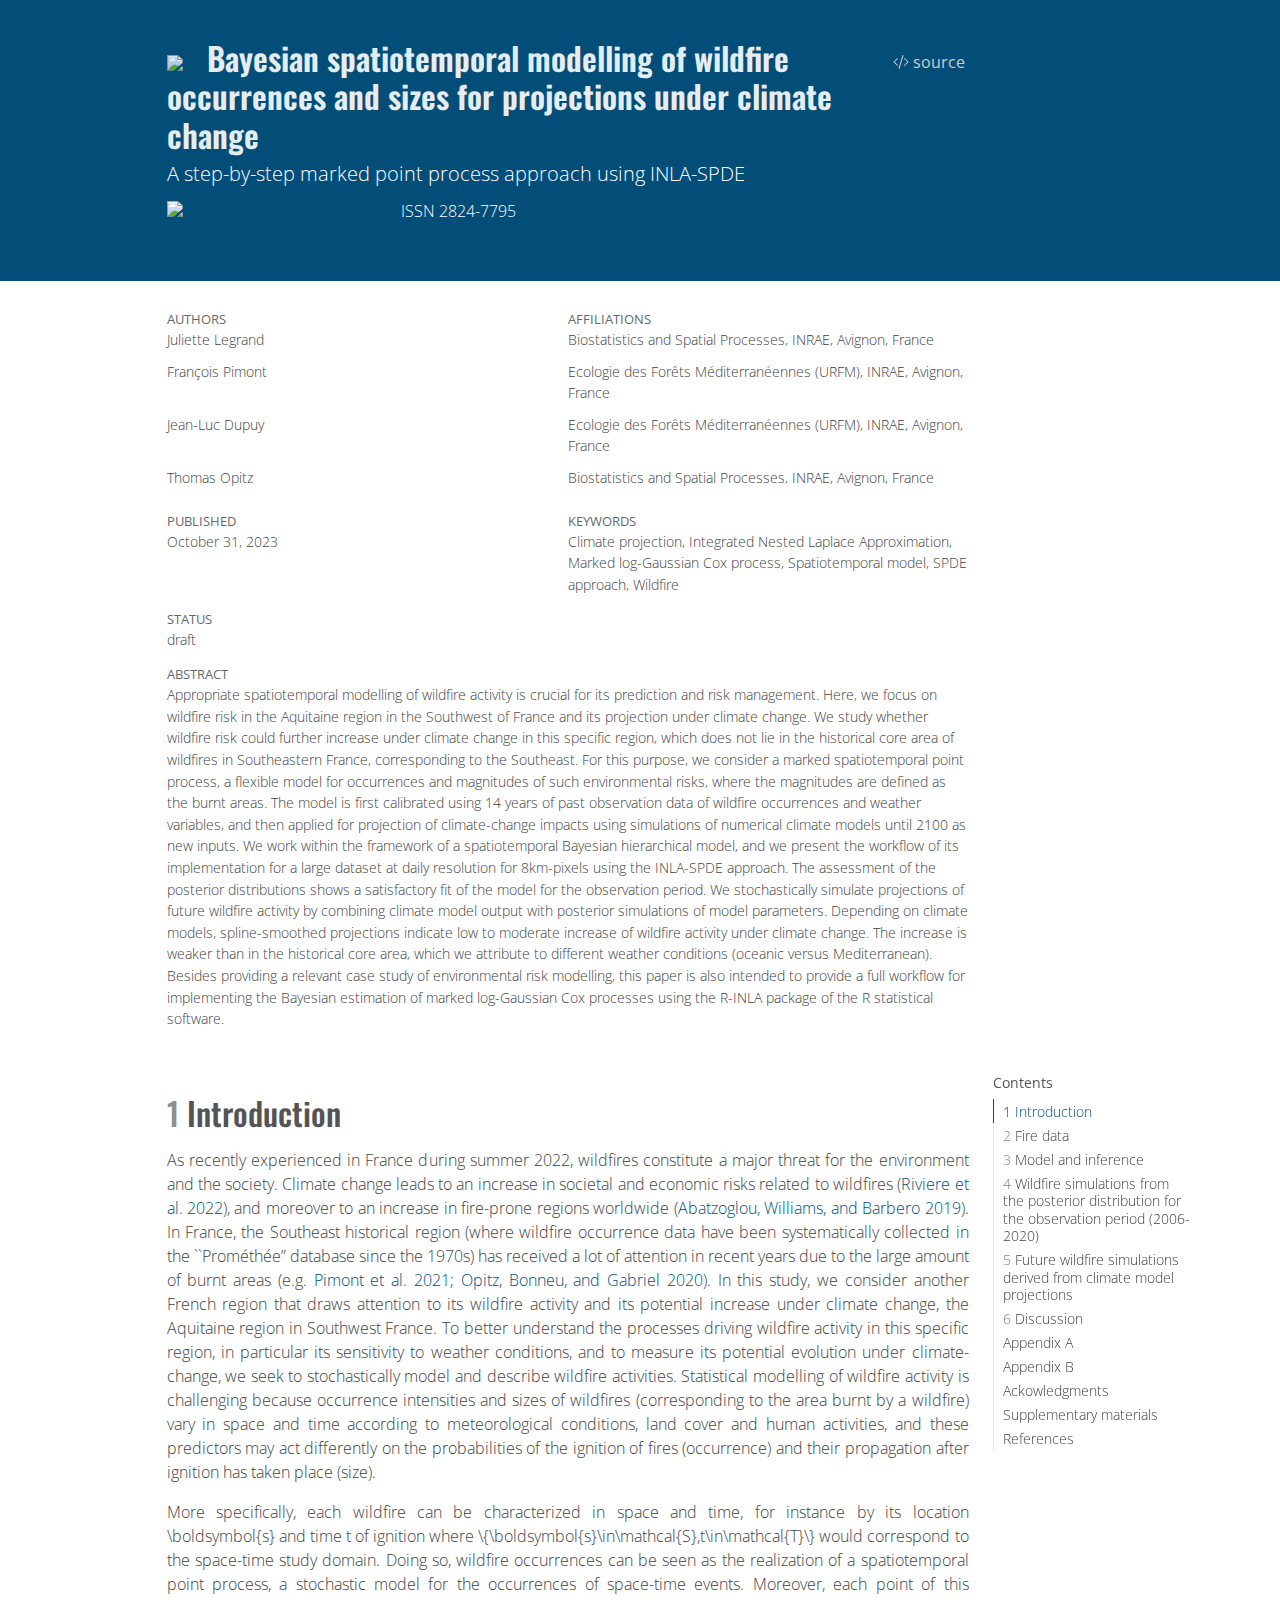
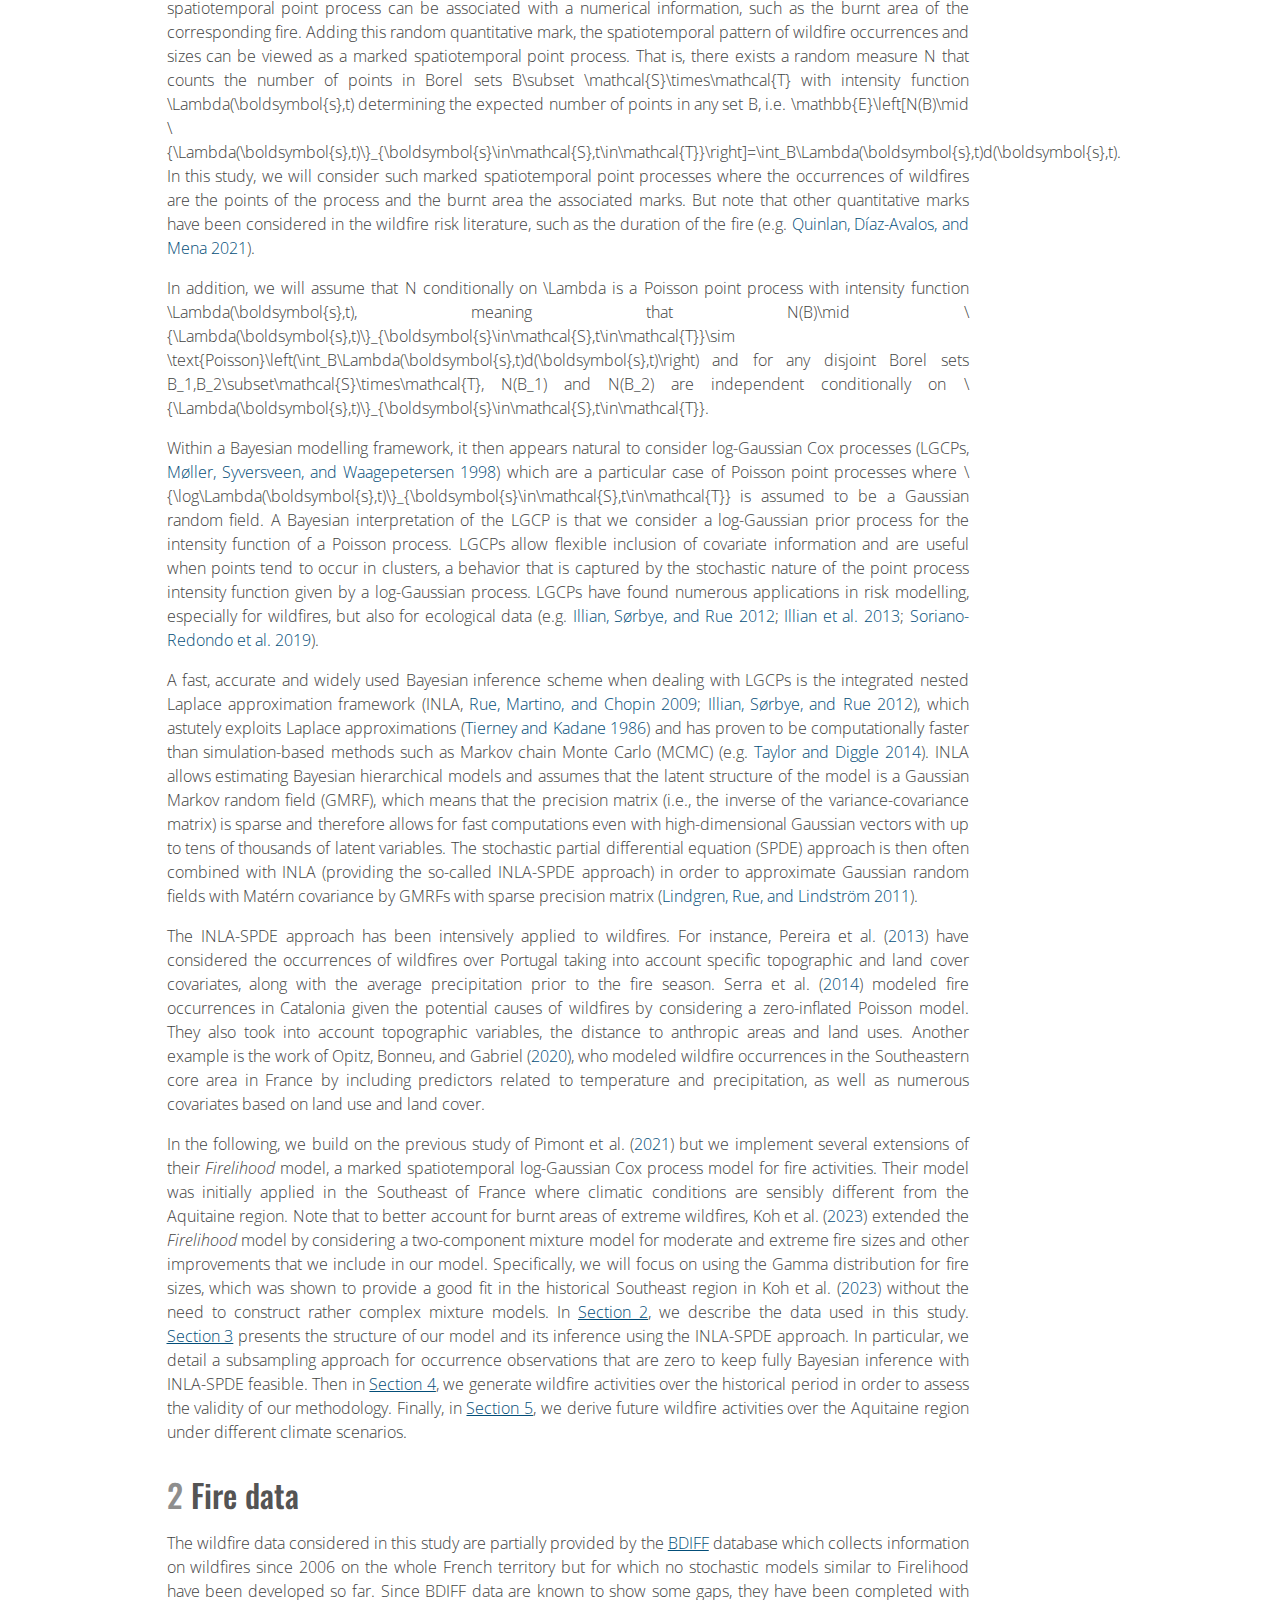
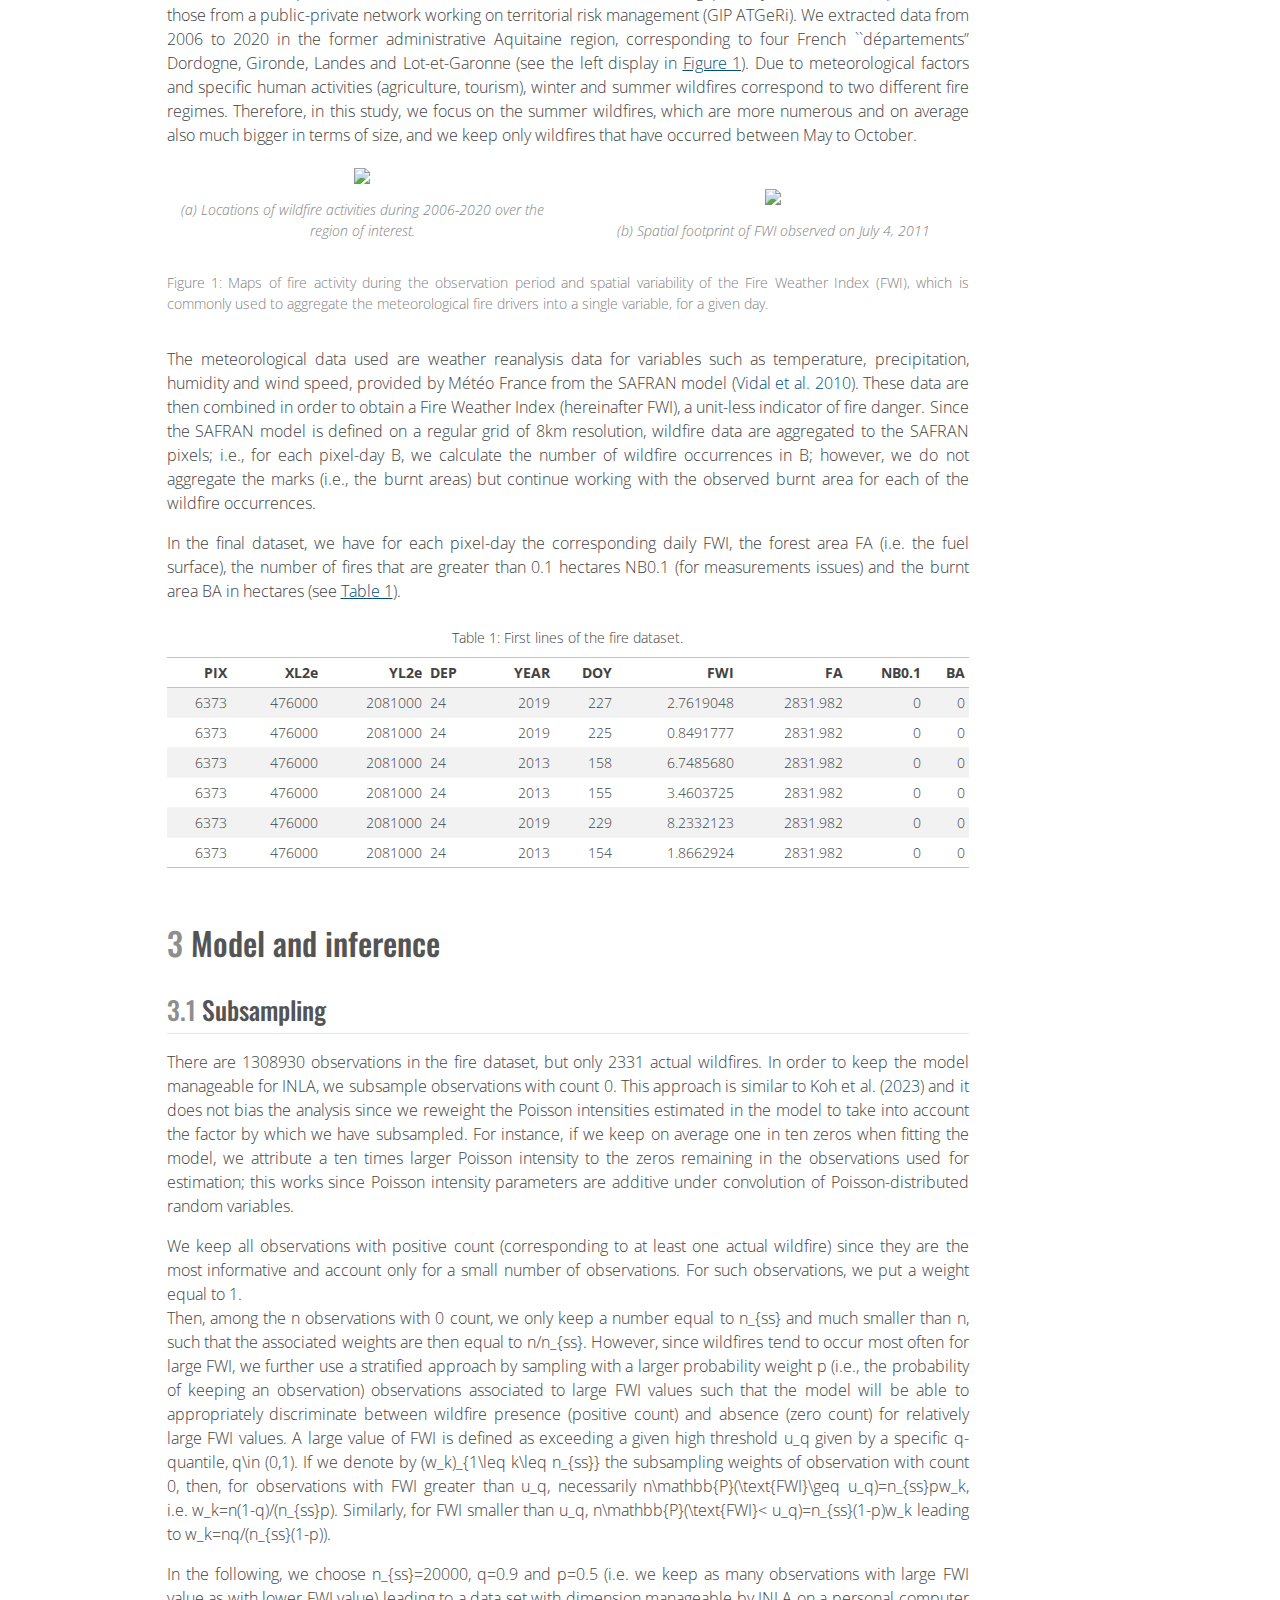
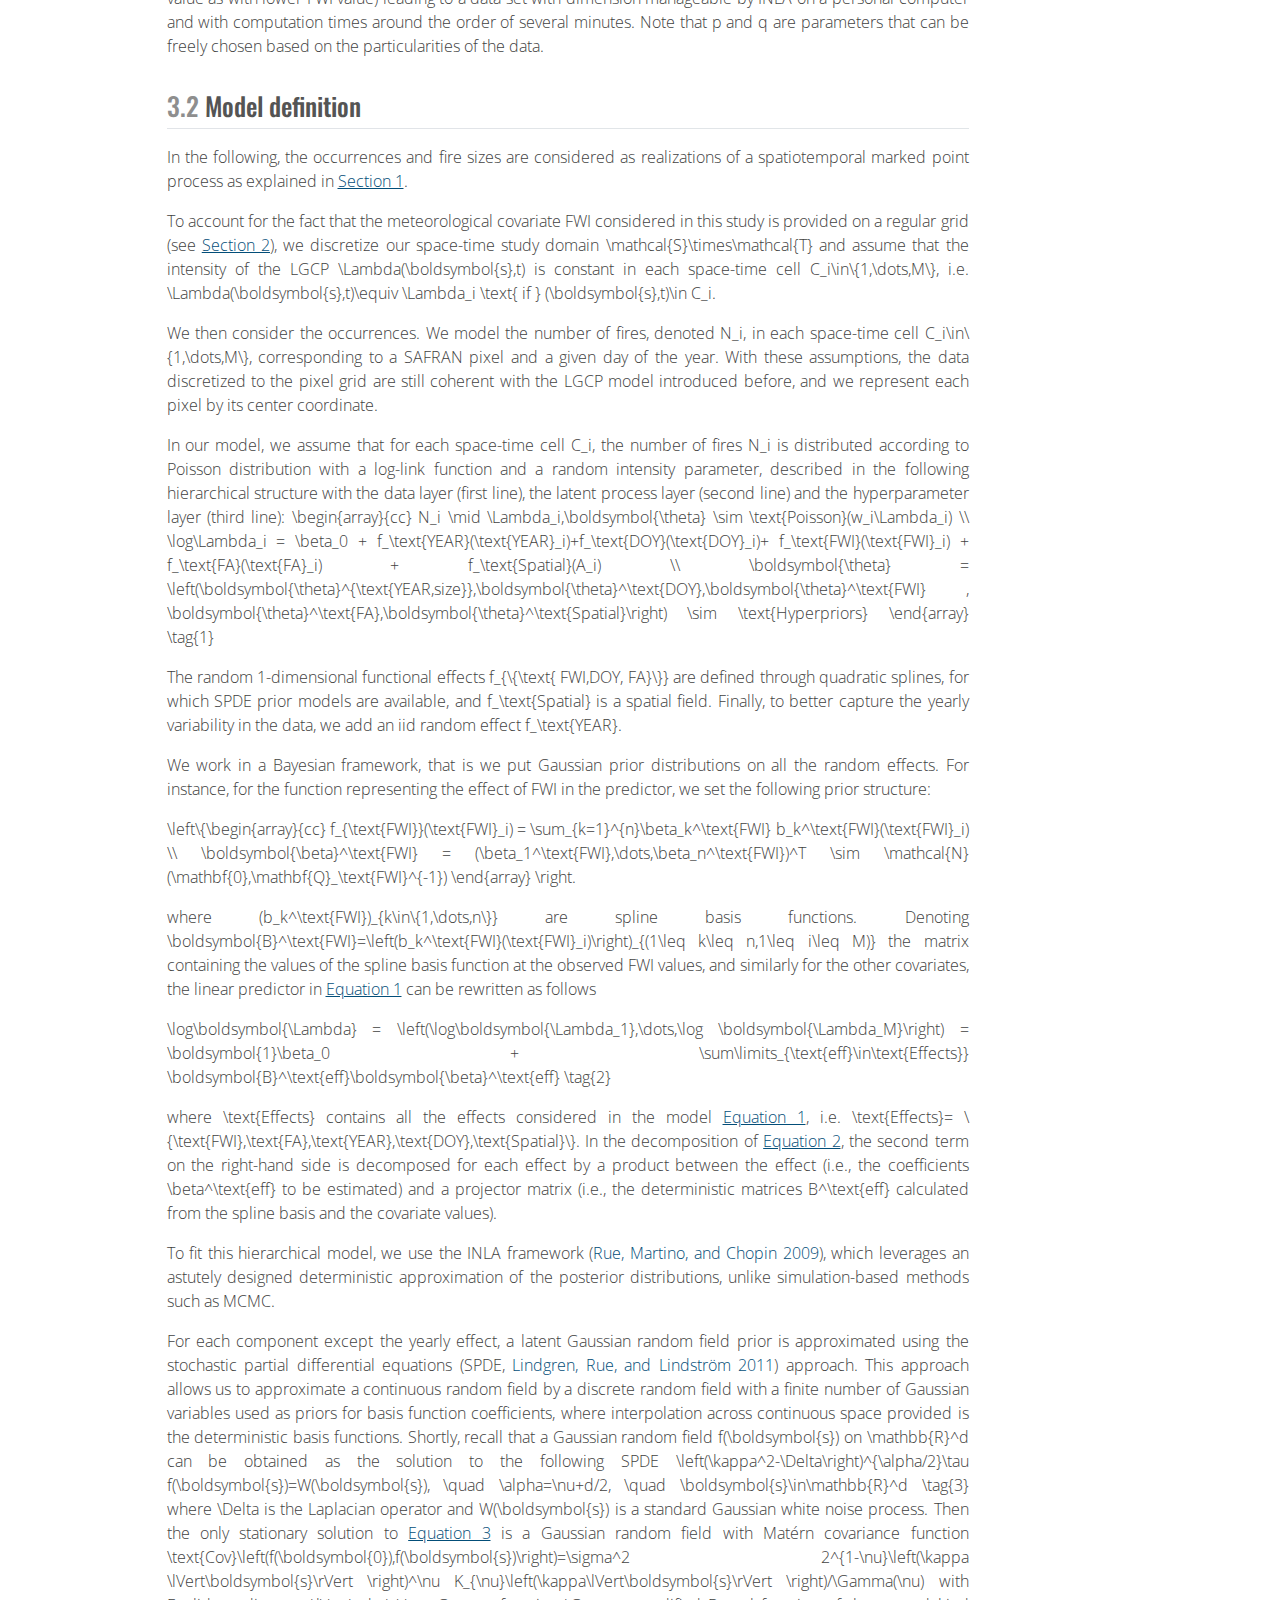
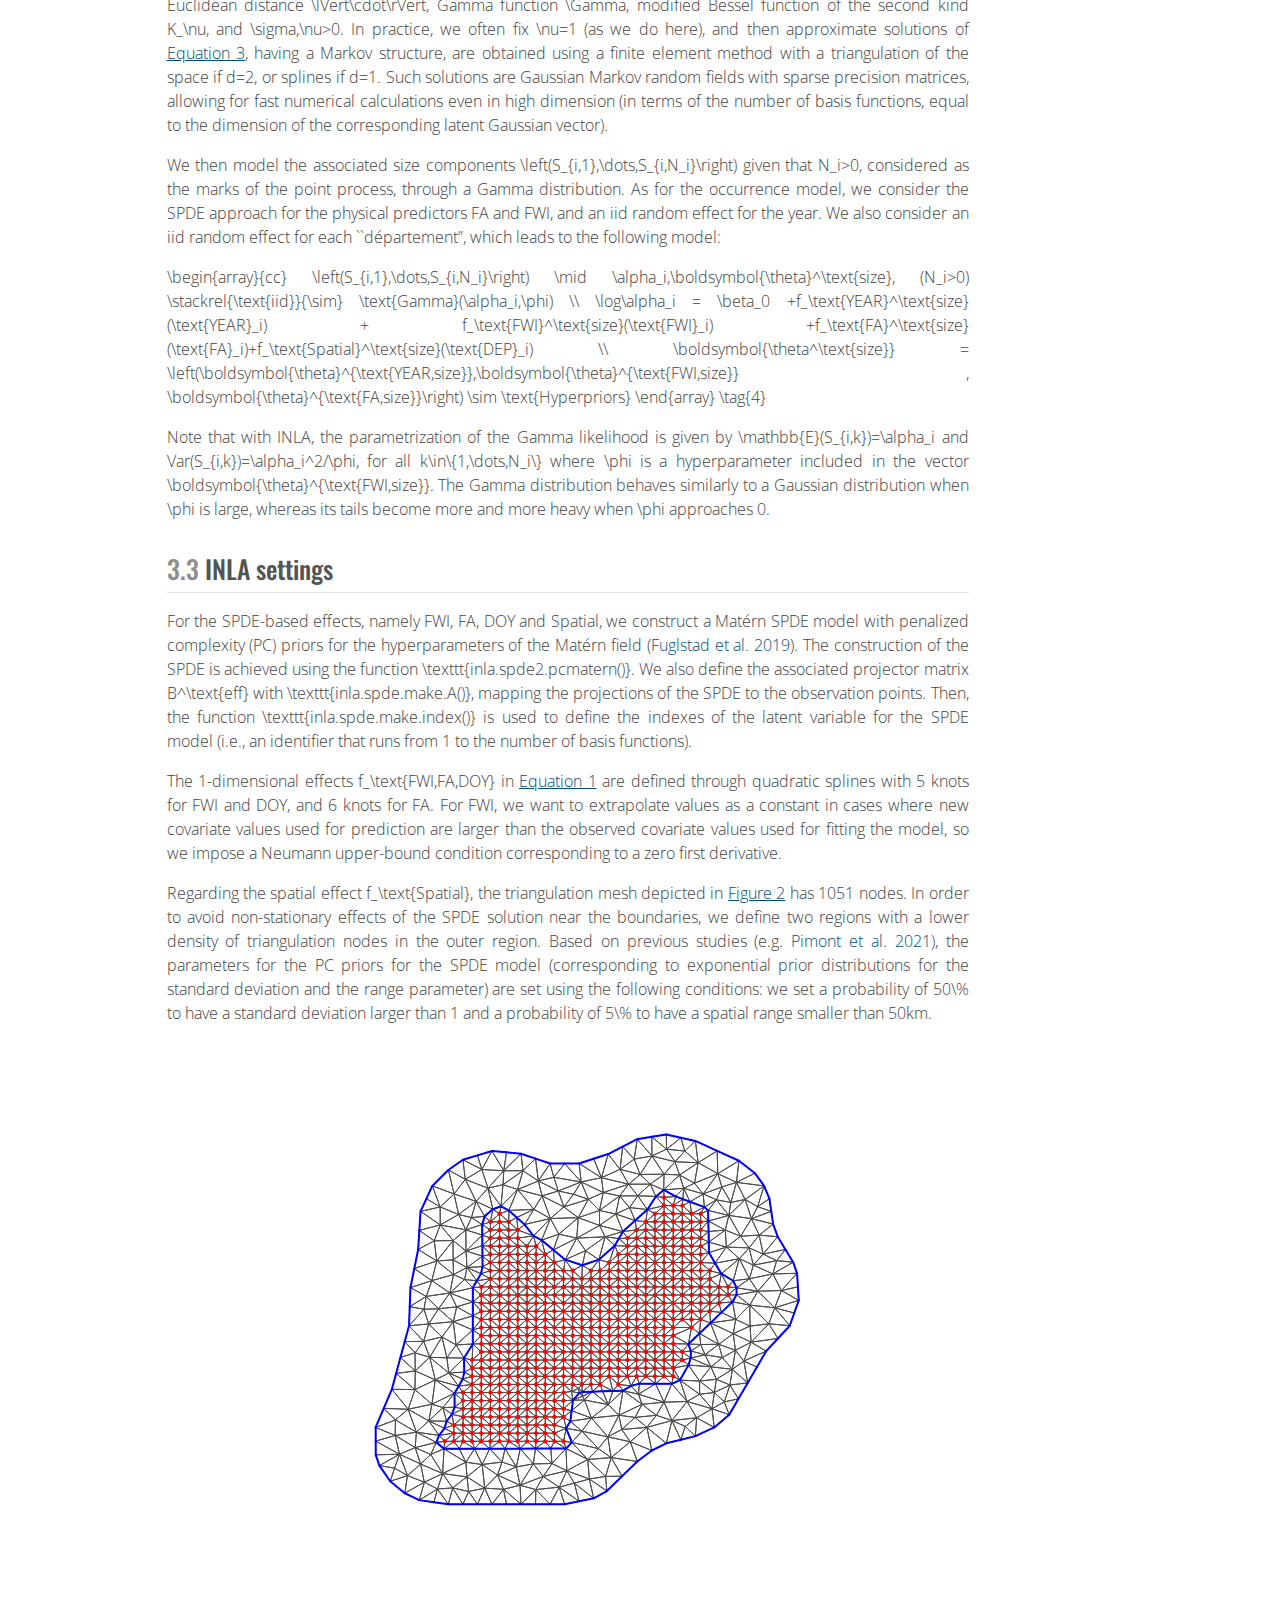
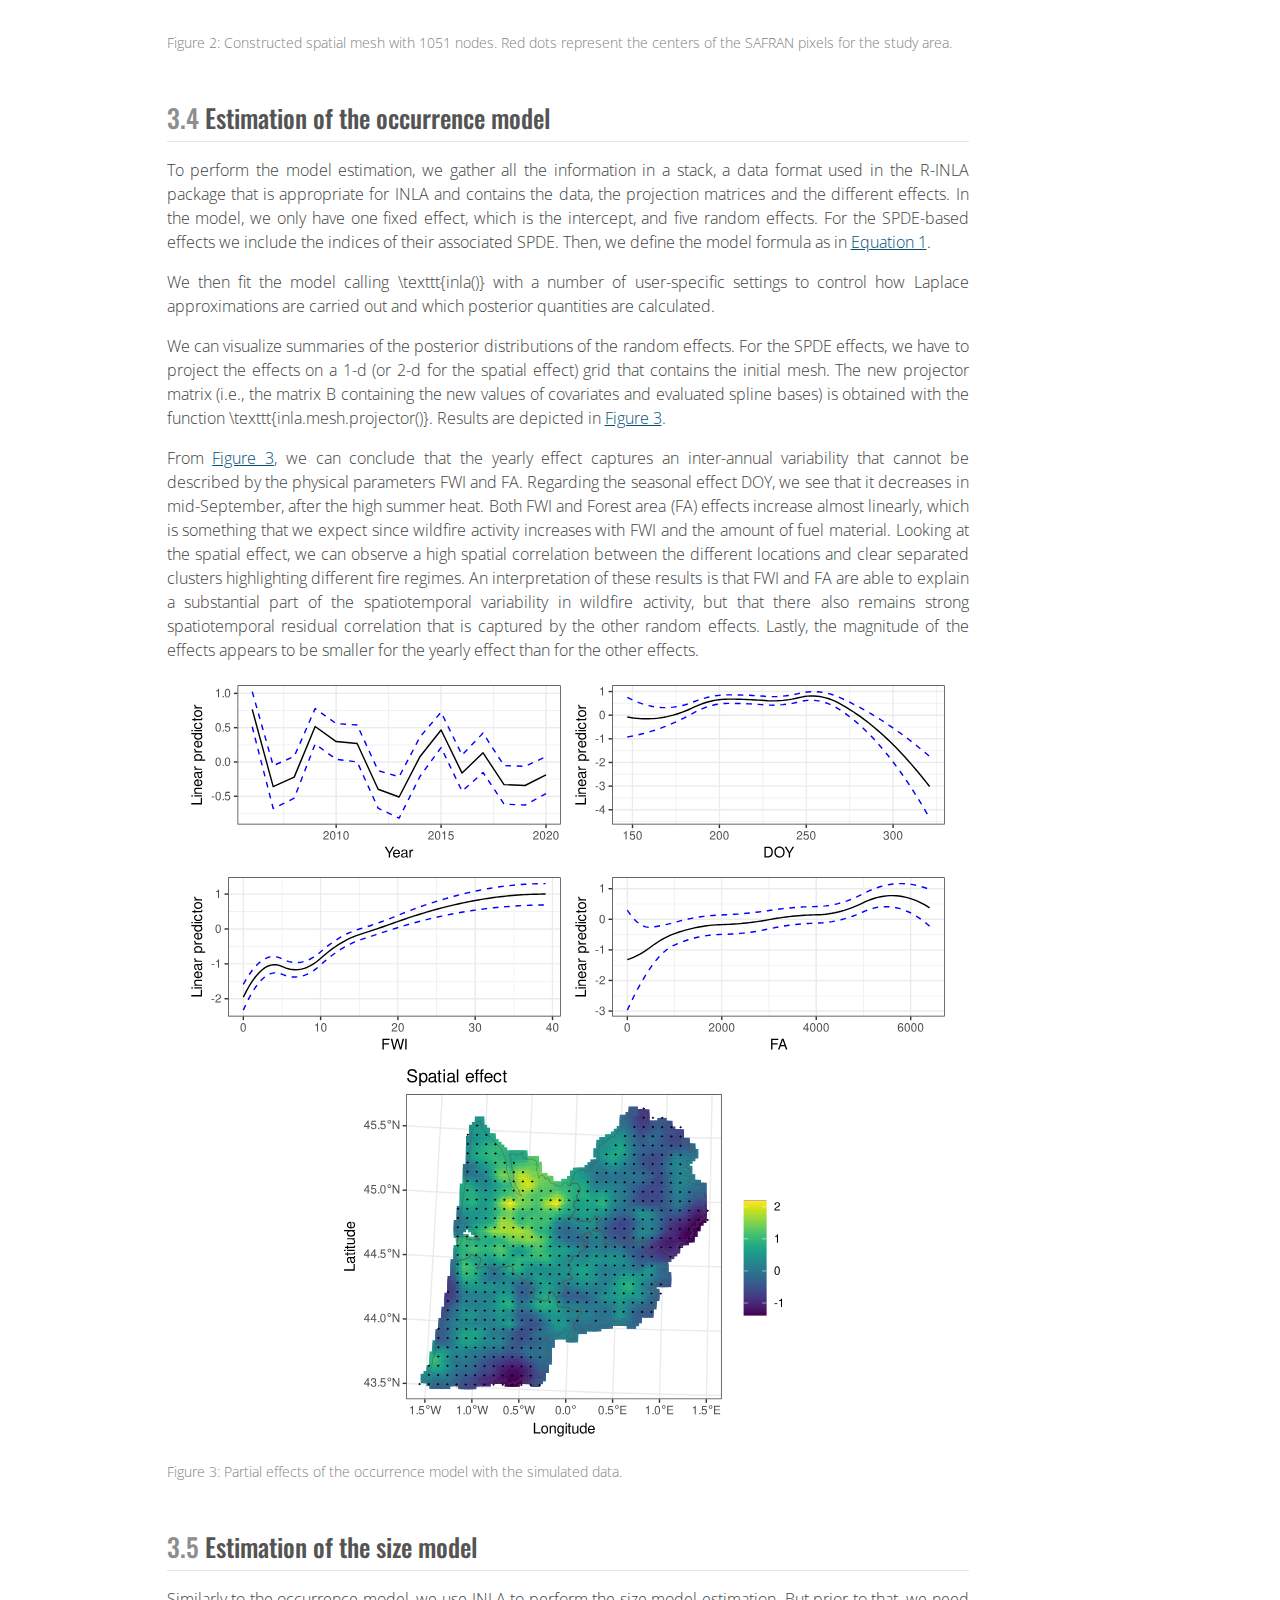
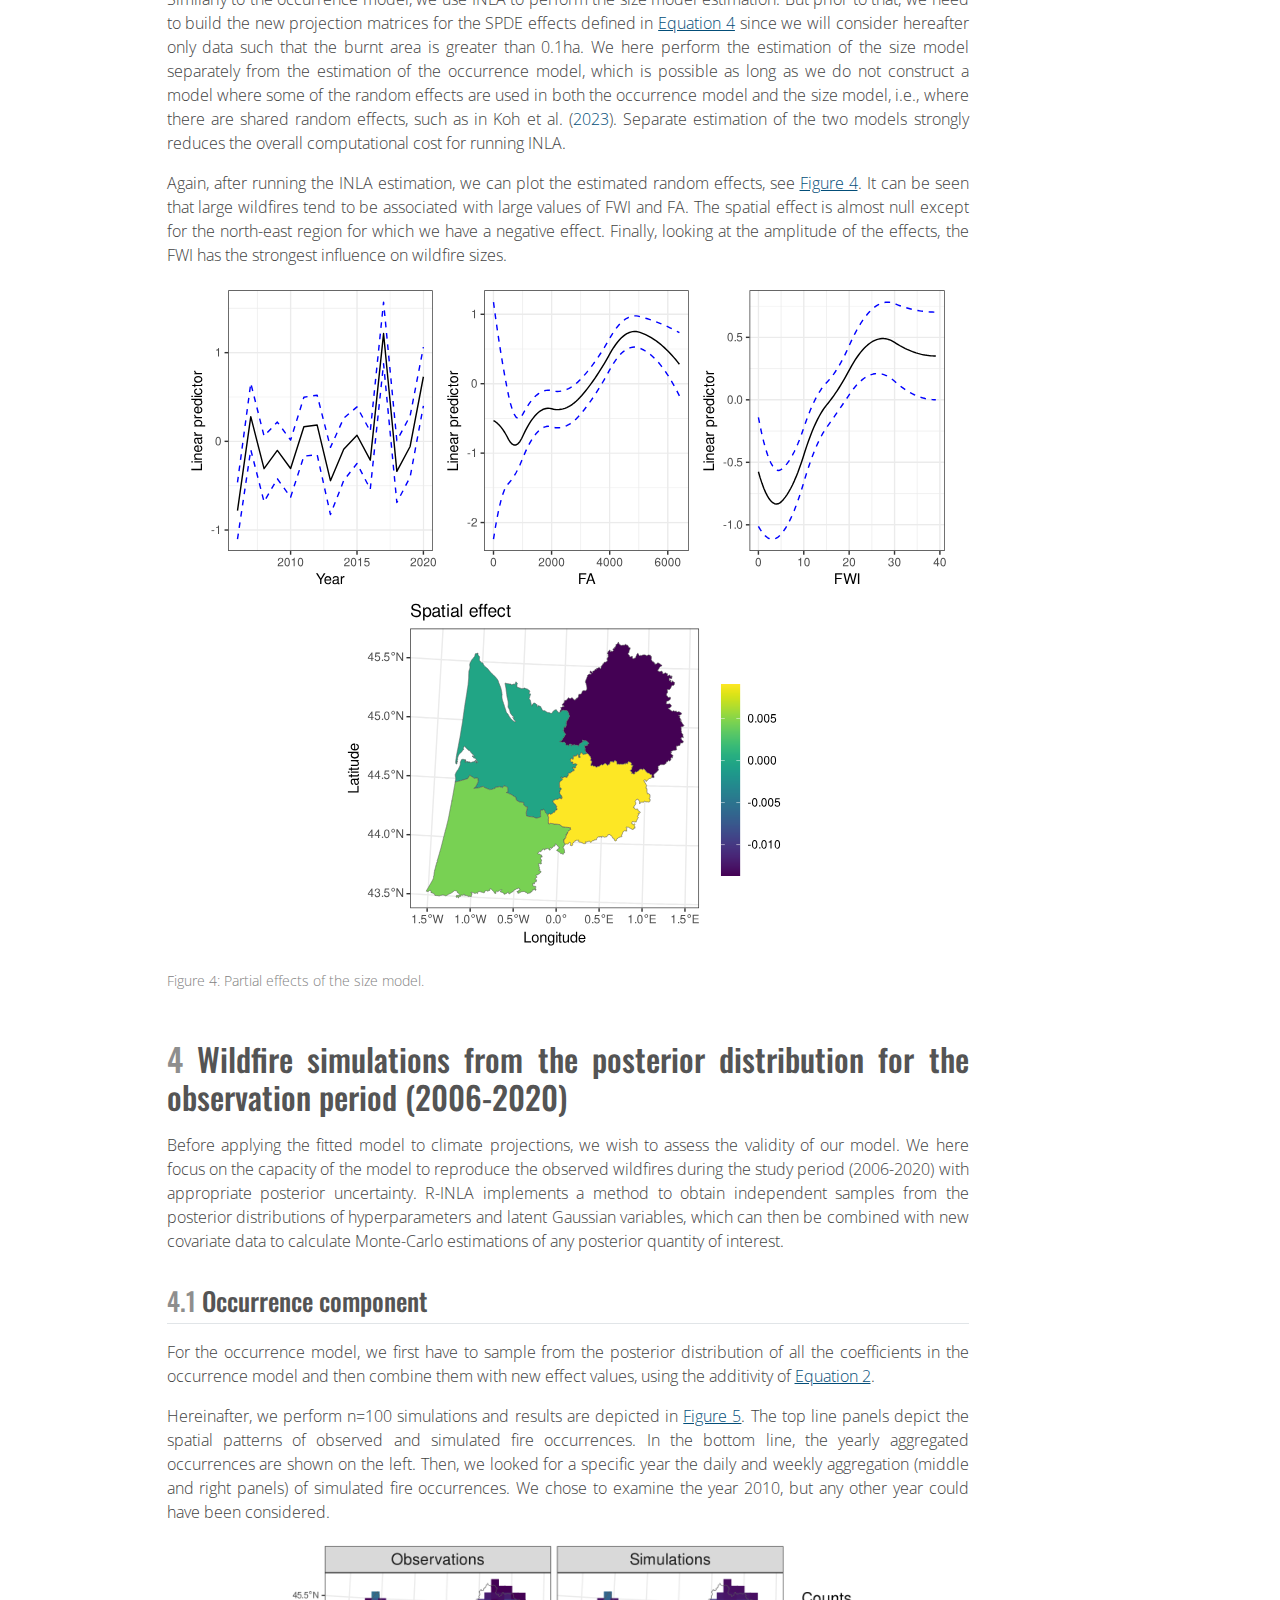
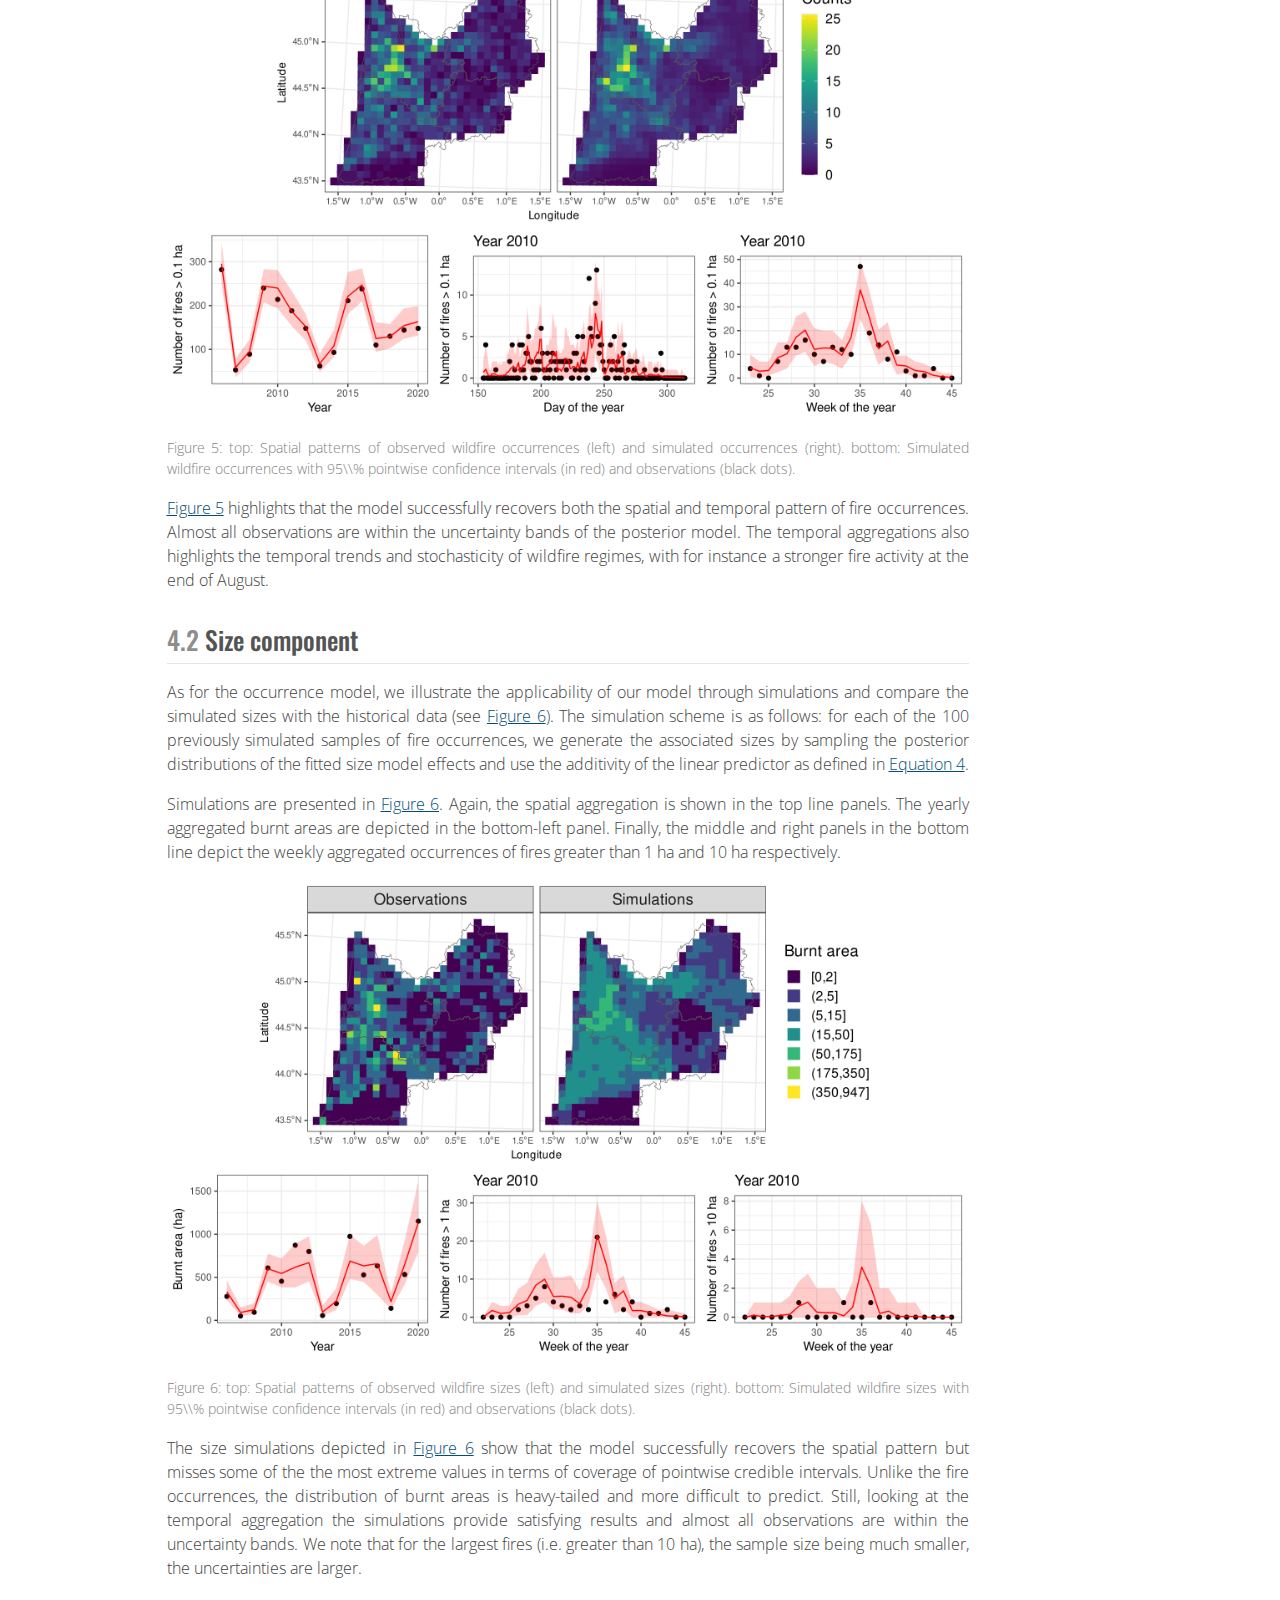
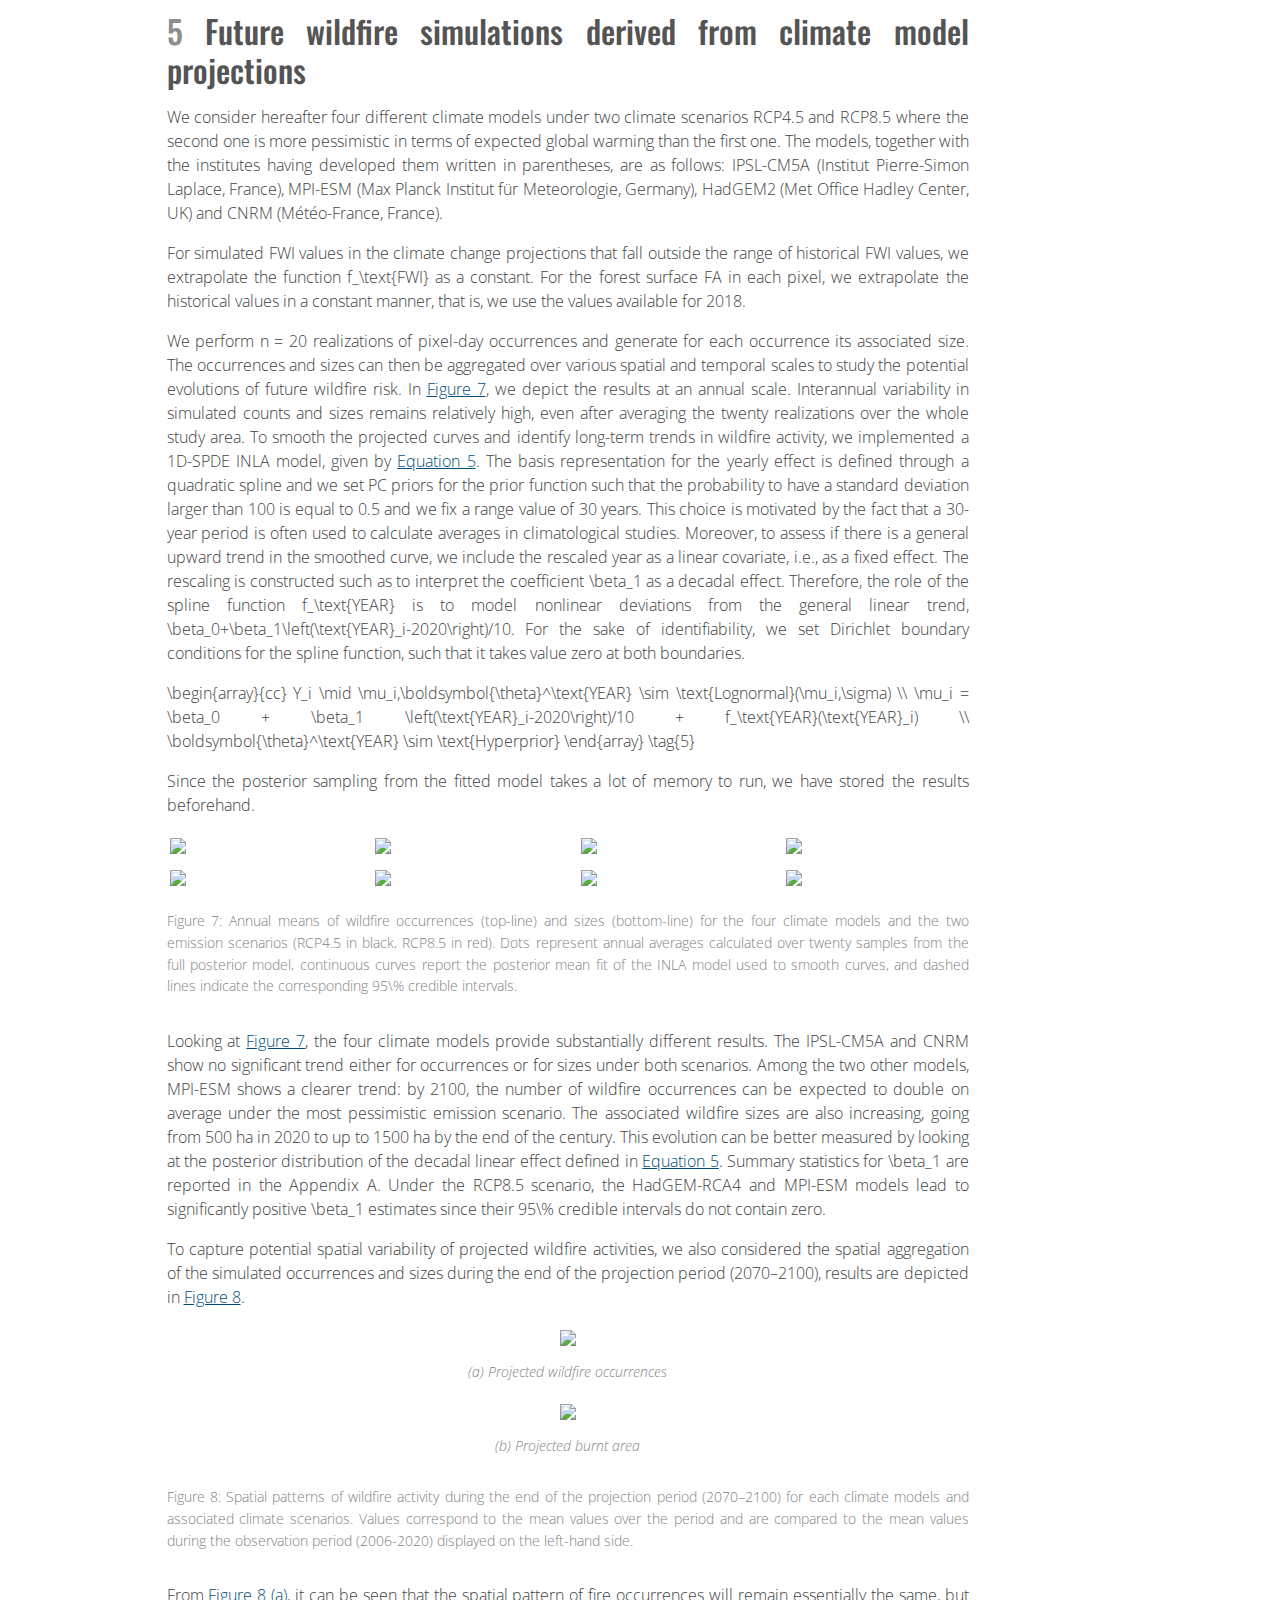
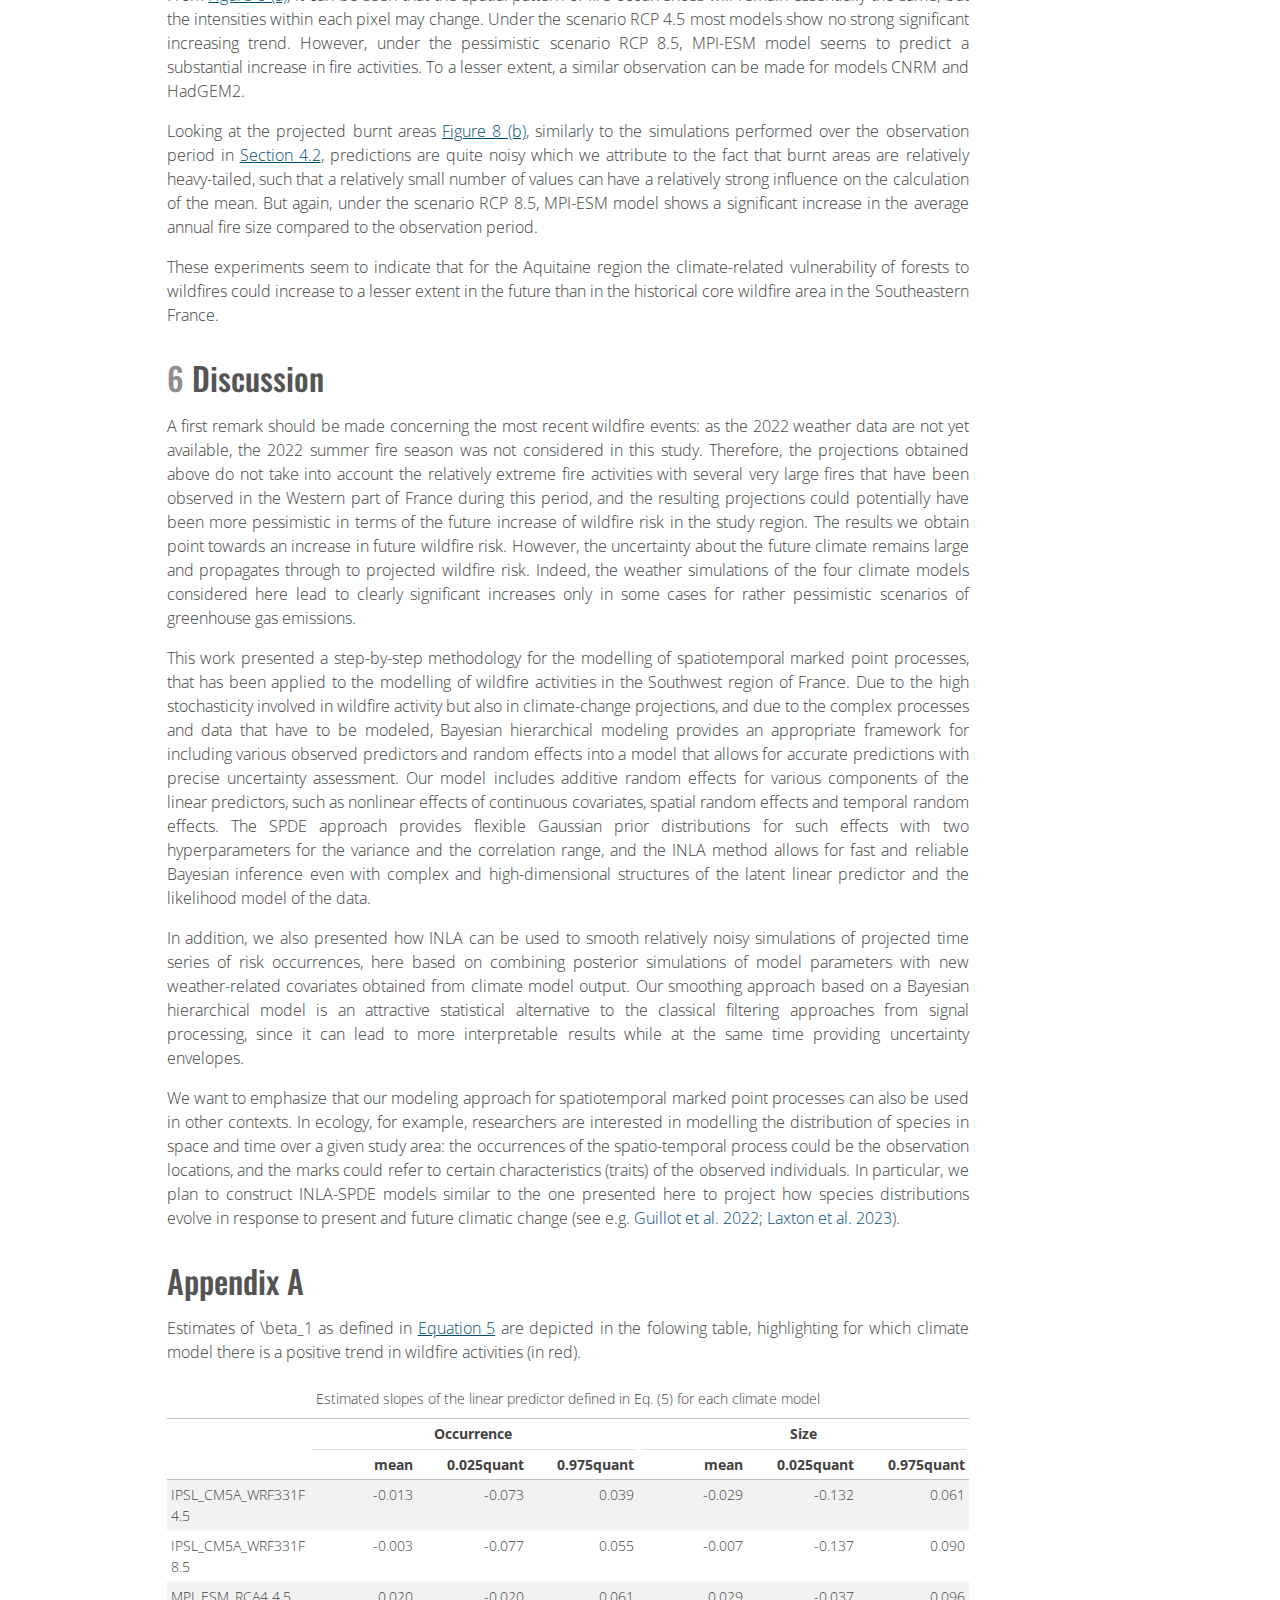
==== index.html @ 8aec4b0f "Built site for gh-pages" ====
<!DOCTYPE html>
<html xmlns="http://www.w3.org/1999/xhtml" lang="en" xml:lang="en"><head>

<meta charset="utf-8">
<meta name="generator" content="quarto-1.3.450">

<meta name="viewport" content="width=device-width, initial-scale=1.0, user-scalable=yes">

<meta name="author" content="Juliette Legrand">
<meta name="author" content="François Pimont">
<meta name="author" content="Jean-Luc Dupuy">
<meta name="author" content="Thomas Opitz">
<meta name="dcterms.date" content="2023-10-31">
<meta name="keywords" content="Climate projection, Integrated Nested Laplace Approximation, Marked log-Gaussian Cox process, Spatiotemporal model, SPDE approach, Wildfire">

<title>Bayesian spatiotemporal modelling of wildfire occurrences and sizes for projections under climate change</title>
<style>
code{white-space: pre-wrap;}
span.smallcaps{font-variant: small-caps;}
div.columns{display: flex; gap: min(4vw, 1.5em);}
div.column{flex: auto; overflow-x: auto;}
div.hanging-indent{margin-left: 1.5em; text-indent: -1.5em;}
ul.task-list{list-style: none;}
ul.task-list li input[type="checkbox"] {
  width: 0.8em;
  margin: 0 0.8em 0.2em -1em; /* quarto-specific, see https://github.com/quarto-dev/quarto-cli/issues/4556 */ 
  vertical-align: middle;
}
/* CSS for syntax highlighting */
pre > code.sourceCode { white-space: pre; position: relative; }
pre > code.sourceCode > span { display: inline-block; line-height: 1.25; }
pre > code.sourceCode > span:empty { height: 1.2em; }
.sourceCode { overflow: visible; }
code.sourceCode > span { color: inherit; text-decoration: inherit; }
div.sourceCode { margin: 1em 0; }
pre.sourceCode { margin: 0; }
@media screen {
div.sourceCode { overflow: auto; }
}
@media print {
pre > code.sourceCode { white-space: pre-wrap; }
pre > code.sourceCode > span { text-indent: -5em; padding-left: 5em; }
}
pre.numberSource code
  { counter-reset: source-line 0; }
pre.numberSource code > span
  { position: relative; left: -4em; counter-increment: source-line; }
pre.numberSource code > span > a:first-child::before
  { content: counter(source-line);
    position: relative; left: -1em; text-align: right; vertical-align: baseline;
    border: none; display: inline-block;
    -webkit-touch-callout: none; -webkit-user-select: none;
    -khtml-user-select: none; -moz-user-select: none;
    -ms-user-select: none; user-select: none;
    padding: 0 4px; width: 4em;
  }
pre.numberSource { margin-left: 3em;  padding-left: 4px; }
div.sourceCode
  {   }
@media screen {
pre > code.sourceCode > span > a:first-child::before { text-decoration: underline; }
}
/* CSS for citations */
div.csl-bib-body { }
div.csl-entry {
  clear: both;
}
.hanging-indent div.csl-entry {
  margin-left:2em;
  text-indent:-2em;
}
div.csl-left-margin {
  min-width:2em;
  float:left;
}
div.csl-right-inline {
  margin-left:2em;
  padding-left:1em;
}
div.csl-indent {
  margin-left: 2em;
}</style>


<script src="submitted-202310-legrand-wildfire_files/libs/clipboard/clipboard.min.js"></script>
<script src="submitted-202310-legrand-wildfire_files/libs/quarto-html/quarto.js"></script>
<script src="submitted-202310-legrand-wildfire_files/libs/quarto-html/popper.min.js"></script>
<script src="submitted-202310-legrand-wildfire_files/libs/quarto-html/tippy.umd.min.js"></script>
<script src="submitted-202310-legrand-wildfire_files/libs/quarto-html/anchor.min.js"></script>
<link href="submitted-202310-legrand-wildfire_files/libs/quarto-html/tippy.css" rel="stylesheet">
<link href="submitted-202310-legrand-wildfire_files/libs/quarto-html/quarto-syntax-highlighting.css" rel="stylesheet" id="quarto-text-highlighting-styles">
<script src="submitted-202310-legrand-wildfire_files/libs/bootstrap/bootstrap.min.js"></script>
<link href="submitted-202310-legrand-wildfire_files/libs/bootstrap/bootstrap-icons.css" rel="stylesheet">
<link href="submitted-202310-legrand-wildfire_files/libs/bootstrap/bootstrap.min.css" rel="stylesheet" id="quarto-bootstrap" data-mode="light">
<style>

      .quarto-title-block .quarto-title-banner h1,
      .quarto-title-block .quarto-title-banner h2,
      .quarto-title-block .quarto-title-banner h3,
      .quarto-title-block .quarto-title-banner h4,
      .quarto-title-block .quarto-title-banner h5,
      .quarto-title-block .quarto-title-banner h6
      {
        color: #FFFFFF;
      }

      .quarto-title-block .quarto-title-banner {
        color: #FFFFFF;
background: #034E79;
      }
</style>

<script src="submitted-202310-legrand-wildfire_files/libs/kePrint/kePrint.js"></script>
<link href="submitted-202310-legrand-wildfire_files/libs/lightable/lightable.css" rel="stylesheet">

  <script>window.backupDefine = window.define; window.define = undefined;</script><script src="https://cdn.jsdelivr.net/npm/katex@0.15.1/dist/katex.min.js"></script>
  <script>document.addEventListener("DOMContentLoaded", function () {
 var mathElements = document.getElementsByClassName("math");
 var macros = [];
 for (var i = 0; i < mathElements.length; i++) {
  var texText = mathElements[i].firstChild;
  if (mathElements[i].tagName == "SPAN") {
   katex.render(texText.data, mathElements[i], {
    displayMode: mathElements[i].classList.contains('display'),
    throwOnError: false,
    macros: macros,
    fleqn: false
   });
}}});
  </script>
  <script>window.define = window.backupDefine; window.backupDefine = undefined;</script><link rel="stylesheet" href="https://cdn.jsdelivr.net/npm/katex@0.15.1/dist/katex.min.css">

</head>

<body>

<header id="title-block-header" class="quarto-title-block default page-columns page-full">
  
  <div class="quarto-title-banner page-columns page-full">
    <div class="quarto-title column-body">
      <div class="quarto-title-block"><div><h1 class="title"><a href="https://computo.sfds.asso.fr">
        <img src="https://computo.sfds.asso.fr/assets/img/logo_notext_white.png" height="60px">
      </a> &nbsp; Bayesian spatiotemporal modelling of wildfire occurrences and sizes for projections under climate change</h1><button type="button" class="btn code-tools-button" id="quarto-code-tools-source"><i class="bi"></i> source</button></div></div>
            <p class="subtitle lead">A step-by-step marked point process approach using INLA-SPDE</p>
            <p><a href="http://creativecommons.org/licenses/by/4.0/"><img src="https://i.creativecommons.org/l/by/4.0/80x15.png" alt="Creative Commons BY License"></a>
ISSN 2824-7795</p>
                </div>
  </div>
    
    <div class="quarto-title-meta-author">
      <div class="quarto-title-meta-heading">Authors</div>
      <div class="quarto-title-meta-heading">Affiliations</div>
          
          <div class="quarto-title-meta-contents">
        Juliette Legrand 
      </div>
          
          <div class="quarto-title-meta-contents">
              <p class="affiliation">
                  <a href="https://biosp.mathnum.inrae.fr/">
                  Biostatistics and Spatial Processes, INRAE, Avignon, France
                  </a>
                </p>
            </div>
            <div class="quarto-title-meta-contents">
        François Pimont 
      </div>
          
          <div class="quarto-title-meta-contents">
              <p class="affiliation">
                  <a href="https://www6.paca.inrae.fr/ecologie_des_forets_mediterraneennes/Les-personnes/Personnels-permanents/DUPUY-Jean-Luc">
                  Ecologie des Forêts Méditerranéennes (URFM), INRAE, Avignon, France
                  </a>
                </p>
            </div>
            <div class="quarto-title-meta-contents">
        <a href="https://biosp.mathnum.inrae.fr/homepage-thomas-opitz">Jean-Luc Dupuy</a> 
      </div>
          
          <div class="quarto-title-meta-contents">
              <p class="affiliation">
                  Ecologie des Forêts Méditerranéennes (URFM), INRAE, Avignon, France
                </p>
            </div>
            <div class="quarto-title-meta-contents">
        <a href="https://biosp.mathnum.inrae.fr/homepage-thomas-opitz">Thomas Opitz</a> 
      </div>
          
          <div class="quarto-title-meta-contents">
              <p class="affiliation">
                  <a href="https://biosp.mathnum.inrae.fr/">
                  Biostatistics and Spatial Processes, INRAE, Avignon, France
                  </a>
                </p>
            </div>
        </div>
                    
  <div class="quarto-title-meta">
                                
      <div>
      <div class="quarto-title-meta-heading">Published</div>
      <div class="quarto-title-meta-contents">
        <p class="date">October 31, 2023</p>
      </div>
    </div>
                                    
      
                  
      <div>
      <div class="quarto-title-meta-heading">Keywords</div>
      <div class="quarto-title-meta-contents">
        <p class="date">Climate projection, Integrated Nested Laplace Approximation, Marked log-Gaussian Cox process, Spatiotemporal model, SPDE approach, Wildfire</p>
      </div>
    </div>
    
    <div>
      <div class="quarto-title-meta-heading">Status</div>
      <div class="quarto-title-meta-contents">
              <p class="date">draft</p>
                  </div>
    </div>

  </div>
                                                
  <div>
    <div class="abstract">
    <div class="abstract-title">Abstract</div>
      <p>Appropriate spatiotemporal modelling of wildfire activity is crucial for its prediction and risk management. Here, we focus on wildfire risk in the Aquitaine region in the Southwest of France and its projection under climate change. We study whether wildfire risk could further increase under climate change in this specific region, which does not lie in the historical core area of wildfires in Southeastern France, corresponding to the Southeast. For this purpose, we consider a marked spatiotemporal point process, a flexible model for occurrences and magnitudes of such environmental risks, where the magnitudes are defined as the burnt areas. The model is first calibrated using 14 years of past observation data of wildfire occurrences and weather variables, and then applied for projection of climate-change impacts using simulations of numerical climate models until 2100 as new inputs. We work within the framework of a spatiotemporal Bayesian hierarchical model, and we present the workflow of its implementation for a large dataset at daily resolution for 8km-pixels using the INLA-SPDE approach. The assessment of the posterior distributions shows a satisfactory fit of the model for the observation period. We stochastically simulate projections of future wildfire activity by combining climate model output with posterior simulations of model parameters. Depending on climate models, spline-smoothed projections indicate low to moderate increase of wildfire activity under climate change. The increase is weaker than in the historical core area, which we attribute to different weather conditions (oceanic versus Mediterranean). Besides providing a relevant case study of environmental risk modelling, this paper is also intended to provide a full workflow for implementing the Bayesian estimation of marked log-Gaussian Cox processes using the R-INLA package of the R statistical software.</p>
    </div>
  </div>

  </header><div id="quarto-content" class="page-columns page-rows-contents page-layout-article">
<div id="quarto-margin-sidebar" class="sidebar margin-sidebar">
  <nav id="TOC" role="doc-toc" class="toc-active">
    <h2 id="toc-title">Contents</h2>
   
  <ul>
  <li><a href="#sec-intro" id="toc-sec-intro" class="nav-link active" data-scroll-target="#sec-intro"><span class="header-section-number">1</span> Introduction</a></li>
  <li><a href="#sec-data" id="toc-sec-data" class="nav-link" data-scroll-target="#sec-data"><span class="header-section-number">2</span> Fire data</a></li>
  <li><a href="#sec-model-inf" id="toc-sec-model-inf" class="nav-link" data-scroll-target="#sec-model-inf"><span class="header-section-number">3</span> Model and inference</a>
  <ul class="collapse">
  <li><a href="#subsampling" id="toc-subsampling" class="nav-link" data-scroll-target="#subsampling"><span class="header-section-number">3.1</span> Subsampling</a></li>
  <li><a href="#sec-model" id="toc-sec-model" class="nav-link" data-scroll-target="#sec-model"><span class="header-section-number">3.2</span> Model definition</a></li>
  <li><a href="#inla-settings" id="toc-inla-settings" class="nav-link" data-scroll-target="#inla-settings"><span class="header-section-number">3.3</span> INLA settings</a></li>
  <li><a href="#estimation-of-the-occurrence-model" id="toc-estimation-of-the-occurrence-model" class="nav-link" data-scroll-target="#estimation-of-the-occurrence-model"><span class="header-section-number">3.4</span> Estimation of the occurrence model</a></li>
  <li><a href="#estimation-of-the-size-model" id="toc-estimation-of-the-size-model" class="nav-link" data-scroll-target="#estimation-of-the-size-model"><span class="header-section-number">3.5</span> Estimation of the size model</a></li>
  </ul></li>
  <li><a href="#sec-sim" id="toc-sec-sim" class="nav-link" data-scroll-target="#sec-sim"><span class="header-section-number">4</span> Wildfire simulations from the posterior distribution for the observation period (2006-2020)</a>
  <ul class="collapse">
  <li><a href="#occurrence-component" id="toc-occurrence-component" class="nav-link" data-scroll-target="#occurrence-component"><span class="header-section-number">4.1</span> Occurrence component</a></li>
  <li><a href="#sec-sim-sizes" id="toc-sec-sim-sizes" class="nav-link" data-scroll-target="#sec-sim-sizes"><span class="header-section-number">4.2</span> Size component</a></li>
  </ul></li>
  <li><a href="#sec-proj" id="toc-sec-proj" class="nav-link" data-scroll-target="#sec-proj"><span class="header-section-number">5</span> Future wildfire simulations derived from climate model projections</a></li>
  <li><a href="#discussion" id="toc-discussion" class="nav-link" data-scroll-target="#discussion"><span class="header-section-number">6</span> Discussion</a></li>
  <li><a href="#appendix-a" id="toc-appendix-a" class="nav-link" data-scroll-target="#appendix-a">Appendix A</a></li>
  <li><a href="#appendix-b" id="toc-appendix-b" class="nav-link" data-scroll-target="#appendix-b">Appendix B</a></li>
  <li><a href="#ackowledgments" id="toc-ackowledgments" class="nav-link" data-scroll-target="#ackowledgments">Ackowledgments</a></li>
  <li><a href="#supplementary-materials" id="toc-supplementary-materials" class="nav-link" data-scroll-target="#supplementary-materials">Supplementary materials</a></li>
  <li><a href="#references" id="toc-references" class="nav-link" data-scroll-target="#references">References</a></li>
  
  </ul>
</nav>
</div>
<main class="content quarto-banner-title-block" id="quarto-document-content">



<section id="sec-intro" class="level1" data-number="1">
<h1 data-number="1"><span class="header-section-number">1</span> Introduction</h1>
<p>As recently experienced in France during summer 2022, wildfires constitute a major threat for the environment and the society. Climate change leads to an increase in societal and economic risks related to wildfires <span class="citation" data-cites="Riviere2022">(<a href="#ref-Riviere2022" role="doc-biblioref">Riviere et al. 2022</a>)</span>, and moreover to an increase in fire-prone regions worldwide <span class="citation" data-cites="Abatzoglou2019">(<a href="#ref-Abatzoglou2019" role="doc-biblioref">Abatzoglou, Williams, and Barbero 2019</a>)</span>. In France, the Southeast historical region (where wildfire occurrence data have been systematically collected in the ``Prométhée” database since the 1970s) has received a lot of attention in recent years due to the large amount of burnt areas <span class="citation" data-cites="Pimont2021 Opitz2020">(e.g. <a href="#ref-Pimont2021" role="doc-biblioref">Pimont et al. 2021</a>; <a href="#ref-Opitz2020" role="doc-biblioref">Opitz, Bonneu, and Gabriel 2020</a>)</span>. In this study, we consider another French region that draws attention to its wildfire activity and its potential increase under climate change, the Aquitaine region in Southwest France. To better understand the processes driving wildfire activity in this specific region, in particular its sensitivity to weather conditions, and to measure its potential evolution under climate-change, we seek to stochastically model and describe wildfire activities. Statistical modelling of wildfire activity is challenging because occurrence intensities and sizes of wildfires (corresponding to the area burnt by a wildfire) vary in space and time according to meteorological conditions, land cover and human activities, and these predictors may act differently on the probabilities of the ignition of fires (occurrence) and their propagation after ignition has taken place (size).</p>
<p>More specifically, each wildfire can be characterized in space and time, for instance by its location <span class="math inline">\boldsymbol{s}</span> and time <span class="math inline">t</span> of ignition where <span class="math inline">\{\boldsymbol{s}\in\mathcal{S},t\in\mathcal{T}\}</span> would correspond to the space-time study domain. Doing so, wildfire occurrences can be seen as the realization of a spatiotemporal point process, a stochastic model for the occurrences of space-time events. Moreover, each point of this spatiotemporal point process can be associated with a numerical information, such as the burnt area of the corresponding fire. Adding this random quantitative mark, the spatiotemporal pattern of wildfire occurrences and sizes can be viewed as a marked spatiotemporal point process. That is, there exists a random measure <span class="math inline">N</span> that counts the number of points in Borel sets <span class="math inline">B\subset \mathcal{S}\times\mathcal{T}</span> with intensity function <span class="math inline">\Lambda(\boldsymbol{s},t)</span> determining the expected number of points in any set <span class="math inline">B</span>, i.e.&nbsp;<span class="math display">\mathbb{E}\left[N(B)\mid \{\Lambda(\boldsymbol{s},t)\}_{\boldsymbol{s}\in\mathcal{S},t\in\mathcal{T}}\right]=\int_B\Lambda(\boldsymbol{s},t)d(\boldsymbol{s},t).</span> In this study, we will consider such marked spatiotemporal point processes where the occurrences of wildfires are the points of the process and the burnt area the associated marks. But note that other quantitative marks have been considered in the wildfire risk literature, such as the duration of the fire <span class="citation" data-cites="Quinlan2021">(e.g. <a href="#ref-Quinlan2021" role="doc-biblioref">Quinlan, Díaz-Avalos, and Mena 2021</a>)</span>.</p>
<p>In addition, we will assume that <span class="math inline">N</span> conditionally on <span class="math inline">\Lambda</span> is a Poisson point process with intensity function <span class="math inline">\Lambda(\boldsymbol{s},t)</span>, meaning that <span class="math display">N(B)\mid \{\Lambda(\boldsymbol{s},t)\}_{\boldsymbol{s}\in\mathcal{S},t\in\mathcal{T}}\sim \text{Poisson}\left(\int_B\Lambda(\boldsymbol{s},t)d(\boldsymbol{s},t)\right)</span> and for any disjoint Borel sets <span class="math inline">B_1,B_2\subset\mathcal{S}\times\mathcal{T}</span>, <span class="math inline">N(B_1)</span> and <span class="math inline">N(B_2)</span> are independent conditionally on <span class="math inline">\{\Lambda(\boldsymbol{s},t)\}_{\boldsymbol{s}\in\mathcal{S},t\in\mathcal{T}}</span>.</p>
<p>Within a Bayesian modelling framework, it then appears natural to consider log-Gaussian Cox processes <span class="citation" data-cites="moller1998log">(LGCPs, <a href="#ref-moller1998log" role="doc-biblioref">Møller, Syversveen, and Waagepetersen 1998</a>)</span> which are a particular case of Poisson point processes where <span class="math inline">\{\log\Lambda(\boldsymbol{s},t)\}_{\boldsymbol{s}\in\mathcal{S},t\in\mathcal{T}}</span> is assumed to be a Gaussian random field. A Bayesian interpretation of the LGCP is that we consider a log-Gaussian prior process for the intensity function of a Poisson process. LGCPs allow flexible inclusion of covariate information and are useful when points tend to occur in clusters, a behavior that is captured by the stochastic nature of the point process intensity function given by a log-Gaussian process. LGCPs have found numerous applications in risk modelling, especially for wildfires, but also for ecological data <span class="citation" data-cites="Illian2012 Illian2013 Soriano2019">(e.g. <a href="#ref-Illian2012" role="doc-biblioref">Illian, Sørbye, and Rue 2012</a>; <a href="#ref-Illian2013" role="doc-biblioref">Illian et al. 2013</a>; <a href="#ref-Soriano2019" role="doc-biblioref">Soriano-Redondo et al. 2019</a>)</span>.</p>
<p>A fast, accurate and widely used Bayesian inference scheme when dealing with LGCPs is the integrated nested Laplace approximation framework <span class="citation" data-cites="Rue2009 Illian2012">(INLA, <a href="#ref-Rue2009" role="doc-biblioref">Rue, Martino, and Chopin 2009</a>; <a href="#ref-Illian2012" role="doc-biblioref">Illian, Sørbye, and Rue 2012</a>)</span>, which astutely exploits Laplace approximations <span class="citation" data-cites="Tierney1986Laplace">(<a href="#ref-Tierney1986Laplace" role="doc-biblioref">Tierney and Kadane 1986</a>)</span> and has proven to be computationally faster than simulation-based methods such as Markov chain Monte Carlo (MCMC) <span class="citation" data-cites="Taylor2014">(e.g. <a href="#ref-Taylor2014" role="doc-biblioref">Taylor and Diggle 2014</a>)</span>. INLA allows estimating Bayesian hierarchical models and assumes that the latent structure of the model is a Gaussian Markov random field (GMRF), which means that the precision matrix (i.e., the inverse of the variance-covariance matrix) is sparse and therefore allows for fast computations even with high-dimensional Gaussian vectors with up to tens of thousands of latent variables. The stochastic partial differential equation (SPDE) approach is then often combined with INLA (providing the so-called INLA-SPDE approach) in order to approximate Gaussian random fields with Matérn covariance by GMRFs with sparse precision matrix <span class="citation" data-cites="Lindgren2011SPDE">(<a href="#ref-Lindgren2011SPDE" role="doc-biblioref">Lindgren, Rue, and Lindström 2011</a>)</span>.</p>
<p>The INLA-SPDE approach has been intensively applied to wildfires. For instance, <span class="citation" data-cites="pereira2013quantification">Pereira et al. (<a href="#ref-pereira2013quantification" role="doc-biblioref">2013</a>)</span> have considered the occurrences of wildfires over Portugal taking into account specific topographic and land cover covariates, along with the average precipitation prior to the fire season. <span class="citation" data-cites="serra2014spatio">Serra et al. (<a href="#ref-serra2014spatio" role="doc-biblioref">2014</a>)</span> modeled fire occurrences in Catalonia given the potential causes of wildfires by considering a zero-inflated Poisson model. They also took into account topographic variables, the distance to anthropic areas and land uses. Another example is the work of <span class="citation" data-cites="Opitz2020">Opitz, Bonneu, and Gabriel (<a href="#ref-Opitz2020" role="doc-biblioref">2020</a>)</span>, who modeled wildfire occurrences in the Southeastern core area in France by including predictors related to temperature and precipitation, as well as numerous covariates based on land use and land cover.</p>
<p>In the following, we build on the previous study of <span class="citation" data-cites="Pimont2021">Pimont et al. (<a href="#ref-Pimont2021" role="doc-biblioref">2021</a>)</span> but we implement several extensions of their <em>Firelihood</em> model, a marked spatiotemporal log-Gaussian Cox process model for fire activities. Their model was initially applied in the Southeast of France where climatic conditions are sensibly different from the Aquitaine region. Note that to better account for burnt areas of extreme wildfires, <span class="citation" data-cites="Koh2021">Koh et al. (<a href="#ref-Koh2021" role="doc-biblioref">2023</a>)</span> extended the <em>Firelihood</em> model by considering a two-component mixture model for moderate and extreme fire sizes and other improvements that we include in our model. Specifically, we will focus on using the Gamma distribution for fire sizes, which was shown to provide a good fit in the historical Southeast region in <span class="citation" data-cites="Koh2021">Koh et al. (<a href="#ref-Koh2021" role="doc-biblioref">2023</a>)</span> without the need to construct rather complex mixture models. In <a href="#sec-data">Section&nbsp;2</a>, we describe the data used in this study. <a href="#sec-model-inf">Section&nbsp;3</a> presents the structure of our model and its inference using the INLA-SPDE approach. In particular, we detail a subsampling approach for occurrence observations that are zero to keep fully Bayesian inference with INLA-SPDE feasible. Then in <a href="#sec-sim">Section&nbsp;4</a>, we generate wildfire activities over the historical period in order to assess the validity of our methodology. Finally, in <a href="#sec-proj">Section&nbsp;5</a>, we derive future wildfire activities over the Aquitaine region under different climate scenarios.</p>
</section>
<section id="sec-data" class="level1" data-number="2">
<h1 data-number="2"><span class="header-section-number">2</span> Fire data</h1>
<p>The wildfire data considered in this study are partially provided by the <a href="https://bdiff.agriculture.gouv.fr/">BDIFF</a> database which collects information on wildfires since 2006 on the whole French territory but for which no stochastic models similar to Firelihood have been developed so far. Since BDIFF data are known to show some gaps, they have been completed with those from a public-private network working on territorial risk management (GIP ATGeRi). We extracted data from 2006 to 2020 in the former administrative Aquitaine region, corresponding to four French ``départements” Dordogne, Gironde, Landes and Lot-et-Garonne (see the left display in <a href="#fig-data">Figure&nbsp;1</a>). Due to meteorological factors and specific human activities (agriculture, tourism), winter and summer wildfires correspond to two different fire regimes. Therefore, in this study, we focus on the summer wildfires, which are more numerous and on average also much bigger in terms of size, and we keep only wildfires that have occurred between May to October.</p>
<div id="fig-data" class="quarto-layout-panel">
<figure class="figure">
<div class="quarto-layout-row quarto-layout-valign-bottom">
<div class="quarto-layout-cell quarto-layout-cell-subref" style="flex-basis: 50.0%;justify-content: center;">
<div id="fig-fire-plot" class="quarto-figure quarto-figure-center anchored">
<figure class="figure">
<p><img src="computo_figures/map_aquitaine.png" class="img-fluid figure-img" data-ref-parent="fig-data"></p>
<figcaption class="figure-caption">(a) Locations of wildfire activities during 2006-2020 over the region of interest.</figcaption>
</figure>
</div>
</div>
<div class="quarto-layout-cell quarto-layout-cell-subref" style="flex-basis: 50.0%;justify-content: center;">
<div id="fig-FWI-plot" class="quarto-figure quarto-figure-center anchored">
<figure class="figure">
<p><img src="computo_figures/FWI_map.png" class="img-fluid figure-img" data-widht="10%" data-ref-parent="fig-data"></p>
<figcaption class="figure-caption">(b) Spatial footprint of FWI observed on July 4, 2011</figcaption>
</figure>
</div>
</div>
</div>
<p></p><figcaption class="figure-caption">Figure&nbsp;1: Maps of fire activity during the observation period and spatial variability of the Fire Weather Index (FWI), which is commonly used to aggregate the meteorological fire drivers into a single variable, for a given day.</figcaption><p></p>
</figure>
</div>
<p>The meteorological data used are weather reanalysis data for variables such as temperature, precipitation, humidity and wind speed, provided by Météo France from the SAFRAN model <span class="citation" data-cites="vidal201050">(<a href="#ref-vidal201050" role="doc-biblioref">Vidal et al. 2010</a>)</span>. These data are then combined in order to obtain a Fire Weather Index (hereinafter FWI), a unit-less indicator of fire danger. Since the SAFRAN model is defined on a regular grid of 8km resolution, wildfire data are aggregated to the SAFRAN pixels; i.e., for each pixel-day <span class="math inline">B</span>, we calculate the number of wildfire occurrences in <span class="math inline">B</span>; however, we do not aggregate the marks (i.e., the burnt areas) but continue working with the observed burnt area for each of the wildfire occurrences.</p>
<p>In the final dataset, we have for each pixel-day the corresponding daily FWI, the forest area FA (i.e.&nbsp;the fuel surface), the number of fires that are greater than <span class="math inline">0.1</span> hectares NB0.1 (for measurements issues) and the burnt area BA in hectares (see <a href="#tbl-dataset">Table&nbsp;1</a>).</p>
<div class="cell">
<div class="cell-output-display">
<div id="tbl-dataset" class="anchored">
<table data-quarto-postprocess="true" class="table table-sm table-striped small">
<caption>Table&nbsp;1: First lines of the fire dataset.</caption>
<thead>
<tr class="header">
<th style="text-align: right;" data-quarto-table-cell-role="th">PIX</th>
<th style="text-align: right;" data-quarto-table-cell-role="th">XL2e</th>
<th style="text-align: right;" data-quarto-table-cell-role="th">YL2e</th>
<th style="text-align: left;" data-quarto-table-cell-role="th">DEP</th>
<th style="text-align: right;" data-quarto-table-cell-role="th">YEAR</th>
<th style="text-align: right;" data-quarto-table-cell-role="th">DOY</th>
<th style="text-align: right;" data-quarto-table-cell-role="th">FWI</th>
<th style="text-align: right;" data-quarto-table-cell-role="th">FA</th>
<th style="text-align: right;" data-quarto-table-cell-role="th">NB0.1</th>
<th style="text-align: right;" data-quarto-table-cell-role="th">BA</th>
</tr>
</thead>
<tbody>
<tr class="odd">
<td style="text-align: right;">6373</td>
<td style="text-align: right;">476000</td>
<td style="text-align: right;">2081000</td>
<td style="text-align: left;">24</td>
<td style="text-align: right;">2019</td>
<td style="text-align: right;">227</td>
<td style="text-align: right;">2.7619048</td>
<td style="text-align: right;">2831.982</td>
<td style="text-align: right;">0</td>
<td style="text-align: right;">0</td>
</tr>
<tr class="even">
<td style="text-align: right;">6373</td>
<td style="text-align: right;">476000</td>
<td style="text-align: right;">2081000</td>
<td style="text-align: left;">24</td>
<td style="text-align: right;">2019</td>
<td style="text-align: right;">225</td>
<td style="text-align: right;">0.8491777</td>
<td style="text-align: right;">2831.982</td>
<td style="text-align: right;">0</td>
<td style="text-align: right;">0</td>
</tr>
<tr class="odd">
<td style="text-align: right;">6373</td>
<td style="text-align: right;">476000</td>
<td style="text-align: right;">2081000</td>
<td style="text-align: left;">24</td>
<td style="text-align: right;">2013</td>
<td style="text-align: right;">158</td>
<td style="text-align: right;">6.7485680</td>
<td style="text-align: right;">2831.982</td>
<td style="text-align: right;">0</td>
<td style="text-align: right;">0</td>
</tr>
<tr class="even">
<td style="text-align: right;">6373</td>
<td style="text-align: right;">476000</td>
<td style="text-align: right;">2081000</td>
<td style="text-align: left;">24</td>
<td style="text-align: right;">2013</td>
<td style="text-align: right;">155</td>
<td style="text-align: right;">3.4603725</td>
<td style="text-align: right;">2831.982</td>
<td style="text-align: right;">0</td>
<td style="text-align: right;">0</td>
</tr>
<tr class="odd">
<td style="text-align: right;">6373</td>
<td style="text-align: right;">476000</td>
<td style="text-align: right;">2081000</td>
<td style="text-align: left;">24</td>
<td style="text-align: right;">2019</td>
<td style="text-align: right;">229</td>
<td style="text-align: right;">8.2332123</td>
<td style="text-align: right;">2831.982</td>
<td style="text-align: right;">0</td>
<td style="text-align: right;">0</td>
</tr>
<tr class="even">
<td style="text-align: right;">6373</td>
<td style="text-align: right;">476000</td>
<td style="text-align: right;">2081000</td>
<td style="text-align: left;">24</td>
<td style="text-align: right;">2013</td>
<td style="text-align: right;">154</td>
<td style="text-align: right;">1.8662924</td>
<td style="text-align: right;">2831.982</td>
<td style="text-align: right;">0</td>
<td style="text-align: right;">0</td>
</tr>
</tbody>
</table>
</div>


</div>
</div>
</section>
<section id="sec-model-inf" class="level1" data-number="3">
<h1 data-number="3"><span class="header-section-number">3</span> Model and inference</h1>
<section id="subsampling" class="level2" data-number="3.1">
<h2 data-number="3.1" class="anchored" data-anchor-id="subsampling"><span class="header-section-number">3.1</span> Subsampling</h2>
<p>There are 1308930 observations in the fire dataset, but only 2331 actual wildfires. In order to keep the model manageable for INLA, we subsample observations with count <span class="math inline">0</span>. This approach is similar to <span class="citation" data-cites="Koh2021">Koh et al. (<a href="#ref-Koh2021" role="doc-biblioref">2023</a>)</span> and it does not bias the analysis since we reweight the Poisson intensities estimated in the model to take into account the factor by which we have subsampled. For instance, if we keep on average one in ten zeros when fitting the model, we attribute a ten times larger Poisson intensity to the zeros remaining in the observations used for estimation; this works since Poisson intensity parameters are additive under convolution of Poisson-distributed random variables.</p>
<p>We keep all observations with positive count (corresponding to at least one actual wildfire) since they are the most informative and account only for a small number of observations. For such observations, we put a weight equal to <span class="math inline">1</span>.<br>
Then, among the <span class="math inline">n</span> observations with <span class="math inline">0</span> count, we only keep a number equal to <span class="math inline">n_{ss}</span> and much smaller than <span class="math inline">n</span>, such that the associated weights are then equal to <span class="math inline">n/n_{ss}</span>. However, since wildfires tend to occur most often for large FWI, we further use a stratified approach by sampling with a larger probability weight <span class="math inline">p</span> (i.e., the probability of keeping an observation) observations associated to large FWI values such that the model will be able to appropriately discriminate between wildfire presence (positive count) and absence (zero count) for relatively large FWI values. A large value of FWI is defined as exceeding a given high threshold <span class="math inline">u_q</span> given by a specific <span class="math inline">q</span>-quantile, <span class="math inline">q\in (0,1)</span>. If we denote by <span class="math inline">(w_k)_{1\leq k\leq n_{ss}}</span> the subsampling weights of observation with count <span class="math inline">0</span>, then, for observations with FWI greater than <span class="math inline">u_q</span>, necessarily <span class="math inline">n\mathbb{P}(\text{FWI}\geq u_q)=n_{ss}pw_k</span>, i.e.&nbsp;<span class="math inline">w_k=n(1-q)/(n_{ss}p)</span>. Similarly, for FWI smaller than <span class="math inline">u_q</span>, <span class="math inline">n\mathbb{P}(\text{FWI}&lt; u_q)=n_{ss}(1-p)w_k</span> leading to <span class="math inline">w_k=nq/(n_{ss}(1-p))</span>.</p>
<p>In the following, we choose <span class="math inline">n_{ss}=20000</span>, <span class="math inline">q=0.9</span> and <span class="math inline">p=0.5</span> (i.e.&nbsp;we keep as many observations with large FWI value as with lower FWI value) leading to a data set with dimension manageable by INLA on a personal computer and with computation times around the order of several minutes. Note that <span class="math inline">p</span> and <span class="math inline">q</span> are parameters that can be freely chosen based on the particularities of the data.</p>
</section>
<section id="sec-model" class="level2" data-number="3.2">
<h2 data-number="3.2" class="anchored" data-anchor-id="sec-model"><span class="header-section-number">3.2</span> Model definition</h2>
<p>In the following, the occurrences and fire sizes are considered as realizations of a spatiotemporal marked point process as explained in <a href="#sec-intro">Section&nbsp;1</a>.</p>
<p>To account for the fact that the meteorological covariate FWI considered in this study is provided on a regular grid (see <a href="#sec-data">Section&nbsp;2</a>), we discretize our space-time study domain <span class="math inline">\mathcal{S}\times\mathcal{T}</span> and assume that the intensity of the LGCP <span class="math inline">\Lambda(\boldsymbol{s},t)</span> is constant in each space-time cell <span class="math inline">C_i\in\{1,\dots,M\}</span>, i.e. <span class="math display">\Lambda(\boldsymbol{s},t)\equiv \Lambda_i \text{ if } (\boldsymbol{s},t)\in C_i.</span></p>
<p>We then consider the occurrences. We model the number of fires, denoted <span class="math inline">N_i</span>, in each space-time cell <span class="math inline">C_i\in\{1,\dots,M\}</span>, corresponding to a SAFRAN pixel and a given day of the year. With these assumptions, the data discretized to the pixel grid are still coherent with the LGCP model introduced before, and we represent each pixel by its center coordinate.</p>
<p>In our model, we assume that for each space-time cell <span class="math inline">C_i</span>, the number of fires <span class="math inline">N_i</span> is distributed according to Poisson distribution with a log-link function and a random intensity parameter, described in the following hierarchical structure with the data layer (first line), the latent process layer (second line) and the hyperparameter layer (third line): <span id="eq-inla-occ"><span class="math display">\begin{array}{cc}
N_i \mid \Lambda_i,\boldsymbol{\theta} \sim \text{Poisson}(w_i\Lambda_i) \\
\log\Lambda_i   = \beta_0 + f_\text{YEAR}(\text{YEAR}_i)+f_\text{DOY}(\text{DOY}_i)+ f_\text{FWI}(\text{FWI}_i) + f_\text{FA}(\text{FA}_i) + f_\text{Spatial}(A_i)   \\
\boldsymbol{\theta} = \left(\boldsymbol{\theta}^{\text{YEAR,size}},\boldsymbol{\theta}^\text{DOY},\boldsymbol{\theta}^\text{FWI}  , \boldsymbol{\theta}^\text{FA},\boldsymbol{\theta}^\text{Spatial}\right) \sim  \text{Hyperpriors}
\end{array} \tag{1}</span></span></p>
<p>The random 1-dimensional functional effects <span class="math inline">f_{\{\text{ FWI,DOY, FA}\}}</span> are defined through quadratic splines, for which SPDE prior models are available, and <span class="math inline">f_\text{Spatial}</span> is a spatial field. Finally, to better capture the yearly variability in the data, we add an iid random effect <span class="math inline">f_\text{YEAR}</span>.</p>
<p>We work in a Bayesian framework, that is we put Gaussian prior distributions on all the random effects. For instance, for the function representing the effect of FWI in the predictor, we set the following prior structure:</p>
<p><span class="math display">\left\{\begin{array}{cc}
f_{\text{FWI}}(\text{FWI}_i) = \sum_{k=1}^{n}\beta_k^\text{FWI} b_k^\text{FWI}(\text{FWI}_i) \\
\boldsymbol{\beta}^\text{FWI} = (\beta_1^\text{FWI},\dots,\beta_n^\text{FWI})^T \sim \mathcal{N}(\mathbf{0},\mathbf{Q}_\text{FWI}^{-1})
\end{array}
\right.</span></p>
<p>where <span class="math inline">(b_k^\text{FWI})_{k\in\{1,\dots,n\}}</span> are spline basis functions. Denoting <span class="math inline">\boldsymbol{B}^\text{FWI}=\left(b_k^\text{FWI}(\text{FWI}_i)\right)_{(1\leq k\leq n,1\leq i\leq M)}</span> the matrix containing the values of the spline basis function at the observed FWI values, and similarly for the other covariates, the linear predictor in <a href="#eq-inla-occ">Equation&nbsp;1</a> can be rewritten as follows</p>
<p><span id="eq-matrices"><span class="math display">\log\boldsymbol{\Lambda} = \left(\log\boldsymbol{\Lambda_1},\dots,\log \boldsymbol{\Lambda_M}\right) = \boldsymbol{1}\beta_0 + \sum\limits_{\text{eff}\in\text{Effects}} \boldsymbol{B}^\text{eff}\boldsymbol{\beta}^\text{eff} \tag{2}</span></span></p>
<p>where <span class="math inline">\text{Effects}</span> contains all the effects considered in the model <a href="#eq-inla-occ">Equation&nbsp;1</a>, i.e.&nbsp;<span class="math inline">\text{Effects}= \{\text{FWI},\text{FA},\text{YEAR},\text{DOY},\text{Spatial}\}</span>. In the decomposition of <a href="#eq-matrices">Equation&nbsp;2</a>, the second term on the right-hand side is decomposed for each effect by a product between the effect (i.e., the coefficients <span class="math inline">\beta^\text{eff}</span> to be estimated) and a projector matrix (i.e., the deterministic matrices <span class="math inline">B^\text{eff}</span> calculated from the spline basis and the covariate values).</p>
<p>To fit this hierarchical model, we use the INLA framework <span class="citation" data-cites="Rue2009">(<a href="#ref-Rue2009" role="doc-biblioref">Rue, Martino, and Chopin 2009</a>)</span>, which leverages an astutely designed deterministic approximation of the posterior distributions, unlike simulation-based methods such as MCMC.</p>
<p>For each component except the yearly effect, a latent Gaussian random field prior is approximated using the stochastic partial differential equations <span class="citation" data-cites="Lindgren2011SPDE">(SPDE, <a href="#ref-Lindgren2011SPDE" role="doc-biblioref">Lindgren, Rue, and Lindström 2011</a>)</span> approach. This approach allows us to approximate a continuous random field by a discrete random field with a finite number of Gaussian variables used as priors for basis function coefficients, where interpolation across continuous space provided is the deterministic basis functions. Shortly, recall that a Gaussian random field <span class="math inline">f(\boldsymbol{s})</span> on <span class="math inline">\mathbb{R}^d</span> can be obtained as the solution to the following SPDE <span id="eq-SPDE"><span class="math display">\left(\kappa^2-\Delta\right)^{\alpha/2}\tau f(\boldsymbol{s})=W(\boldsymbol{s}), \quad \alpha=\nu+d/2, \quad \boldsymbol{s}\in\mathbb{R}^d \tag{3}</span></span> where <span class="math inline">\Delta</span> is the Laplacian operator and <span class="math inline">W(\boldsymbol{s})</span> is a standard Gaussian white noise process. Then the only stationary solution to <a href="#eq-SPDE">Equation&nbsp;3</a> is a Gaussian random field with Matérn covariance function <span class="math display">\text{Cov}\left(f(\boldsymbol{0}),f(\boldsymbol{s})\right)=\sigma^2 2^{1-\nu}\left(\kappa \lVert\boldsymbol{s}\rVert \right)^\nu K_{\nu}\left(\kappa\lVert\boldsymbol{s}\rVert  \right)/\Gamma(\nu)</span> with Euclidean distance <span class="math inline">\lVert\cdot\rVert</span>, Gamma function <span class="math inline">\Gamma</span>, modified Bessel function of the second kind <span class="math inline">K_\nu</span>, and <span class="math inline">\sigma,\nu&gt;0</span>. In practice, we often fix <span class="math inline">\nu=1</span> (as we do here), and then approximate solutions of <a href="#eq-SPDE">Equation&nbsp;3</a>, having a Markov structure, are obtained using a finite element method with a triangulation of the space if <span class="math inline">d=2</span>, or splines if <span class="math inline">d=1</span>. Such solutions are Gaussian Markov random fields with sparse precision matrices, allowing for fast numerical calculations even in high dimension (in terms of the number of basis functions, equal to the dimension of the corresponding latent Gaussian vector).</p>
<p>We then model the associated size components <span class="math inline">\left(S_{i,1},\dots,S_{i,N_i}\right)</span> given that <span class="math inline">N_i&gt;0</span>, considered as the marks of the point process, through a Gamma distribution. As for the occurrence model, we consider the SPDE approach for the physical predictors FA and FWI, and an iid random effect for the year. We also consider an iid random effect for each ``département”, which leads to the following model:</p>
<p><span id="eq-size-model"><span class="math display">\begin{array}{cc}
\left(S_{i,1},\dots,S_{i,N_i}\right) \mid \alpha_i,\boldsymbol{\theta}^\text{size}, (N_i&gt;0) \stackrel{\text{iid}}{\sim} \text{Gamma}(\alpha_i,\phi) \\
\log\alpha_i   = \beta_0  +f_\text{YEAR}^\text{size}(\text{YEAR}_i) +  f_\text{FWI}^\text{size}(\text{FWI}_i)   +f_\text{FA}^\text{size}(\text{FA}_i)+f_\text{Spatial}^\text{size}(\text{DEP}_i) \\
\boldsymbol{\theta^\text{size}} = \left(\boldsymbol{\theta}^{\text{YEAR,size}},\boldsymbol{\theta}^{\text{FWI,size}}  , \boldsymbol{\theta}^{\text{FA,size}}\right) \sim  \text{Hyperpriors}
\end{array} \tag{4}</span></span></p>
<p>Note that with INLA, the parametrization of the Gamma likelihood is given by <span class="math inline">\mathbb{E}(S_{i,k})=\alpha_i</span> and <span class="math inline">Var(S_{i,k})=\alpha_i^2/\phi</span>, for all <span class="math inline">k\in\{1,\dots,N_i\}</span> where <span class="math inline">\phi</span> is a hyperparameter included in the vector <span class="math inline">\boldsymbol{\theta}^{\text{FWI,size}}</span>. The Gamma distribution behaves similarly to a Gaussian distribution when <span class="math inline">\phi</span> is large, whereas its tails become more and more heavy when <span class="math inline">\phi</span> approaches <span class="math inline">0</span>.</p>
</section>
<section id="inla-settings" class="level2" data-number="3.3">
<h2 data-number="3.3" class="anchored" data-anchor-id="inla-settings"><span class="header-section-number">3.3</span> INLA settings</h2>
<p>For the SPDE-based effects, namely FWI, FA, DOY and Spatial, we construct a Matérn SPDE model with penalized complexity (PC) priors for the hyperparameters of the Matérn field <span class="citation" data-cites="Fuglstad2019">(<a href="#ref-Fuglstad2019" role="doc-biblioref">Fuglstad et al. 2019</a>)</span>. The construction of the SPDE is achieved using the function <span class="math inline">\texttt{inla.spde2.pcmatern()}</span>. We also define the associated projector matrix <span class="math inline">B^\text{eff}</span> with <span class="math inline">\texttt{inla.spde.make.A()}</span>, mapping the projections of the SPDE to the observation points. Then, the function <span class="math inline">\texttt{inla.spde.make.index()}</span> is used to define the indexes of the latent variable for the SPDE model (i.e., an identifier that runs from <span class="math inline">1</span> to the number of basis functions).</p>
<p>The 1-dimensional effects <span class="math inline">f_\text{FWI,FA,DOY}</span> in <a href="#eq-inla-occ">Equation&nbsp;1</a> are defined through quadratic splines with <span class="math inline">5</span> knots for FWI and DOY, and <span class="math inline">6</span> knots for FA. For FWI, we want to extrapolate values as a constant in cases where new covariate values used for prediction are larger than the observed covariate values used for fitting the model, so we impose a Neumann upper-bound condition corresponding to a zero first derivative.</p>
<p>Regarding the spatial effect <span class="math inline">f_\text{Spatial}</span>, the triangulation mesh depicted in <a href="#fig-2d-mesh">Figure&nbsp;2</a> has <span class="math inline">1051</span> nodes. In order to avoid non-stationary effects of the SPDE solution near the boundaries, we define two regions with a lower density of triangulation nodes in the outer region. Based on previous studies <span class="citation" data-cites="Pimont2021">(e.g. <a href="#ref-Pimont2021" role="doc-biblioref">Pimont et al. 2021</a>)</span>, the parameters for the PC priors for the SPDE model (corresponding to exponential prior distributions for the standard deviation and the range parameter) are set using the following conditions: we set a probability of <span class="math inline">50\%</span> to have a standard deviation larger than <span class="math inline">1</span> and a probability of <span class="math inline">5\%</span> to have a spatial range smaller than <span class="math inline">50</span>km.</p>
<div class="cell">
<div class="cell-output-display">
<div id="fig-2d-mesh" class="quarto-figure quarto-figure-center anchored">
<figure class="figure">
<p><img src="submitted-202310-legrand-wildfire_files/figure-html/fig-2d-mesh-1.svg" class="img-fluid figure-img"></p>
<figcaption class="figure-caption">Figure&nbsp;2: Constructed spatial mesh with <span class="math inline">1051</span> nodes. Red dots represent the centers of the SAFRAN pixels for the study area.</figcaption>
</figure>
</div>
</div>
</div>
</section>
<section id="estimation-of-the-occurrence-model" class="level2" data-number="3.4">
<h2 data-number="3.4" class="anchored" data-anchor-id="estimation-of-the-occurrence-model"><span class="header-section-number">3.4</span> Estimation of the occurrence model</h2>
<p>To perform the model estimation, we gather all the information in a stack, a data format used in the R-INLA package that is appropriate for INLA and contains the data, the projection matrices and the different effects. In the model, we only have one fixed effect, which is the intercept, and five random effects. For the SPDE-based effects we include the indices of their associated SPDE. Then, we define the model formula as in <a href="#eq-inla-occ">Equation&nbsp;1</a>.</p>
<p>We then fit the model calling <span class="math inline">\texttt{inla()}</span> with a number of user-specific settings to control how Laplace approximations are carried out and which posterior quantities are calculated.</p>
<p>We can visualize summaries of the posterior distributions of the random effects. For the SPDE effects, we have to project the effects on a 1-d (or 2-d for the spatial effect) grid that contains the initial mesh. The new projector matrix (i.e., the matrix <span class="math inline">B</span> containing the new values of covariates and evaluated spline bases) is obtained with the function <span class="math inline">\texttt{inla.mesh.projector()}</span>. Results are depicted in <a href="#fig-posterior-mean">Figure&nbsp;3</a>.</p>
<p>From <a href="#fig-posterior-mean">Figure&nbsp;3</a>, we can conclude that the yearly effect captures an inter-annual variability that cannot be described by the physical parameters FWI and FA. Regarding the seasonal effect DOY, we see that it decreases in mid-September, after the high summer heat. Both FWI and Forest area (FA) effects increase almost linearly, which is something that we expect since wildfire activity increases with FWI and the amount of fuel material. Looking at the spatial effect, we can observe a high spatial correlation between the different locations and clear separated clusters highlighting different fire regimes. An interpretation of these results is that FWI and FA are able to explain a substantial part of the spatiotemporal variability in wildfire activity, but that there also remains strong spatiotemporal residual correlation that is captured by the other random effects. Lastly, the magnitude of the effects appears to be smaller for the yearly effect than for the other effects.</p>
<div class="cell">
<div class="cell-output-display">
<div id="fig-posterior-mean" class="quarto-figure quarto-figure-center anchored">
<figure class="figure">
<p><img src="submitted-202310-legrand-wildfire_files/figure-html/fig-posterior-mean-1.svg" class="img-fluid figure-img"></p>
<figcaption class="figure-caption">Figure&nbsp;3: Partial effects of the occurrence model with the simulated data.</figcaption>
</figure>
</div>
</div>
</div>
</section>
<section id="estimation-of-the-size-model" class="level2" data-number="3.5">
<h2 data-number="3.5" class="anchored" data-anchor-id="estimation-of-the-size-model"><span class="header-section-number">3.5</span> Estimation of the size model</h2>
<p>Similarly to the occurrence model, we use INLA to perform the size model estimation. But prior to that, we need to build the new projection matrices for the SPDE effects defined in <a href="#eq-size-model">Equation&nbsp;4</a> since we will consider hereafter only data such that the burnt area is greater than <span class="math inline">0.1</span>ha. We here perform the estimation of the size model separately from the estimation of the occurrence model, which is possible as long as we do not construct a model where some of the random effects are used in both the occurrence model and the size model, i.e., where there are shared random effects, such as in <span class="citation" data-cites="Koh2021">Koh et al. (<a href="#ref-Koh2021" role="doc-biblioref">2023</a>)</span>. Separate estimation of the two models strongly reduces the overall computational cost for running INLA.</p>
<p>Again, after running the INLA estimation, we can plot the estimated random effects, see <a href="#fig-posterior-mean-size">Figure&nbsp;4</a>. It can be seen that large wildfires tend to be associated with large values of FWI and FA. The spatial effect is almost null except for the north-east region for which we have a negative effect. Finally, looking at the amplitude of the effects, the FWI has the strongest influence on wildfire sizes.</p>
<div class="cell">
<div class="cell-output-display">
<div id="fig-posterior-mean-size" class="quarto-figure quarto-figure-center anchored">
<figure class="figure">
<p><img src="submitted-202310-legrand-wildfire_files/figure-html/fig-posterior-mean-size-1.svg" class="img-fluid figure-img"></p>
<figcaption class="figure-caption">Figure&nbsp;4: Partial effects of the size model.</figcaption>
</figure>
</div>
</div>
</div>
</section>
</section>
<section id="sec-sim" class="level1" data-number="4">
<h1 data-number="4"><span class="header-section-number">4</span> Wildfire simulations from the posterior distribution for the observation period (2006-2020)</h1>
<p>Before applying the fitted model to climate projections, we wish to assess the validity of our model. We here focus on the capacity of the model to reproduce the observed wildfires during the study period (2006-2020) with appropriate posterior uncertainty. R-INLA implements a method to obtain independent samples from the posterior distributions of hyperparameters and latent Gaussian variables, which can then be combined with new covariate data to calculate Monte-Carlo estimations of any posterior quantity of interest.</p>
<section id="occurrence-component" class="level2" data-number="4.1">
<h2 data-number="4.1" class="anchored" data-anchor-id="occurrence-component"><span class="header-section-number">4.1</span> Occurrence component</h2>
<p>For the occurrence model, we first have to sample from the posterior distribution of all the coefficients in the occurrence model and then combine them with new effect values, using the additivity of <a href="#eq-matrices">Equation&nbsp;2</a>.</p>
<p>Hereinafter, we perform <span class="math inline">n=100</span> simulations and results are depicted in <a href="#fig-res-occ">Figure&nbsp;5</a>. The top line panels depict the spatial patterns of observed and simulated fire occurrences. In the bottom line, the yearly aggregated occurrences are shown on the left. Then, we looked for a specific year the daily and weekly aggregation (middle and right panels) of simulated fire occurrences. We chose to examine the year <span class="math inline">2010</span>, but any other year could have been considered.</p>
<div id="fig-res-occ" class="quarto-figure quarto-figure-center anchored">
<figure class="figure">
<p><img src="computo_figures/fig-res-occ-1.png" class="img-fluid figure-img"></p>
<figcaption class="figure-caption">Figure&nbsp;5: top: Spatial patterns of observed wildfire occurrences (left) and simulated occurrences (right). bottom: Simulated wildfire occurrences with <span class="math inline">95\\%</span> pointwise confidence intervals (in red) and observations (black dots).</figcaption>
</figure>
</div>
<p><a href="#fig-res-occ">Figure&nbsp;5</a> highlights that the model successfully recovers both the spatial and temporal pattern of fire occurrences. Almost all observations are within the uncertainty bands of the posterior model. The temporal aggregations also highlights the temporal trends and stochasticity of wildfire regimes, with for instance a stronger fire activity at the end of August.</p>
</section>
<section id="sec-sim-sizes" class="level2" data-number="4.2">
<h2 data-number="4.2" class="anchored" data-anchor-id="sec-sim-sizes"><span class="header-section-number">4.2</span> Size component</h2>
<p>As for the occurrence model, we illustrate the applicability of our model through simulations and compare the simulated sizes with the historical data (see <a href="#fig-res-sizes">Figure&nbsp;6</a>). The simulation scheme is as follows: for each of the <span class="math inline">100</span> previously simulated samples of fire occurrences, we generate the associated sizes by sampling the posterior distributions of the fitted size model effects and use the additivity of the linear predictor as defined in <a href="#eq-size-model">Equation&nbsp;4</a>.</p>
<p>Simulations are presented in <a href="#fig-res-sizes">Figure&nbsp;6</a>. Again, the spatial aggregation is shown in the top line panels. The yearly aggregated burnt areas are depicted in the bottom-left panel. Finally, the middle and right panels in the bottom line depict the weekly aggregated occurrences of fires greater than <span class="math inline">1</span> ha and <span class="math inline">10</span> ha respectively.</p>
<div id="fig-res-sizes" class="quarto-figure quarto-figure-center anchored">
<figure class="figure">
<p><img src="computo_figures/fig-res-sizes-1.png" class="img-fluid figure-img"></p>
<figcaption class="figure-caption">Figure&nbsp;6: top: Spatial patterns of observed wildfire sizes (left) and simulated sizes (right). bottom: Simulated wildfire sizes with <span class="math inline">95\\%</span> pointwise confidence intervals (in red) and observations (black dots).</figcaption>
</figure>
</div>
<p>The size simulations depicted in <a href="#fig-res-sizes">Figure&nbsp;6</a> show that the model successfully recovers the spatial pattern but misses some of the the most extreme values in terms of coverage of pointwise credible intervals. Unlike the fire occurrences, the distribution of burnt areas is heavy-tailed and more difficult to predict. Still, looking at the temporal aggregation the simulations provide satisfying results and almost all observations are within the uncertainty bands. We note that for the largest fires (i.e.&nbsp;greater than <span class="math inline">10</span> ha), the sample size being much smaller, the uncertainties are larger.</p>
</section>
</section>
<section id="sec-proj" class="level1" data-number="5">
<h1 data-number="5"><span class="header-section-number">5</span> Future wildfire simulations derived from climate model projections</h1>
<p>We consider hereafter four different climate models under two climate scenarios RCP4.5 and RCP8.5 where the second one is more pessimistic in terms of expected global warming than the first one. The models, together with the institutes having developed them written in parentheses, are as follows: IPSL-CM5A (Institut Pierre-Simon Laplace, France), MPI-ESM (Max Planck Institut für Meteorologie, Germany), HadGEM2 (Met Office Hadley Center, UK) and CNRM (Météo-France, France).</p>
<p>For simulated FWI values in the climate change projections that fall outside the range of historical FWI values, we extrapolate the function <span class="math inline">f_\text{FWI}</span> as a constant. For the forest surface FA in each pixel, we extrapolate the historical values in a constant manner, that is, we use the values available for 2018.</p>
<p>We perform <span class="math inline">n = 20</span> realizations of pixel-day occurrences and generate for each occurrence its associated size. The occurrences and sizes can then be aggregated over various spatial and temporal scales to study the potential evolutions of future wildfire risk. In <a href="#fig-climate-models">Figure&nbsp;7</a>, we depict the results at an annual scale. Interannual variability in simulated counts and sizes remains relatively high, even after averaging the twenty realizations over the whole study area. To smooth the projected curves and identify long-term trends in wildfire activity, we implemented a 1D-SPDE INLA model, given by <a href="#eq-inla-proj">Equation&nbsp;5</a>. The basis representation for the yearly effect is defined through a quadratic spline and we set PC priors for the prior function such that the probability to have a standard deviation larger than <span class="math inline">100</span> is equal to <span class="math inline">0.5</span> and we fix a range value of <span class="math inline">30</span> years. This choice is motivated by the fact that a <span class="math inline">30</span>-year period is often used to calculate averages in climatological studies. Moreover, to assess if there is a general upward trend in the smoothed curve, we include the rescaled year as a linear covariate, i.e., as a fixed effect. The rescaling is constructed such as to interpret the coefficient <span class="math inline">\beta_1</span> as a decadal effect. Therefore, the role of the spline function <span class="math inline">f_\text{YEAR}</span> is to model nonlinear deviations from the general linear trend, <span class="math inline">\beta_0+\beta_1\left(\text{YEAR}_i-2020\right)/10</span>. For the sake of identifiability, we set Dirichlet boundary conditions for the spline function, such that it takes value zero at both boundaries.</p>
<p><span id="eq-inla-proj"><span class="math display">\begin{array}{cc}
Y_i \mid \mu_i,\boldsymbol{\theta}^\text{YEAR} \sim \text{Lognormal}(\mu_i,\sigma) \\
\mu_i   = \beta_0 + \beta_1 \left(\text{YEAR}_i-2020\right)/10 + f_\text{YEAR}(\text{YEAR}_i) \\
\boldsymbol{\theta}^\text{YEAR} \sim  \text{Hyperprior}
\end{array} \tag{5}</span></span></p>
<p>Since the posterior sampling from the fitted model takes a lot of memory to run, we have stored the results beforehand.</p>
<div id="fig-climate-models" class="quarto-layout-panel">
<figure class="figure">
<div class="quarto-layout-row quarto-layout-valign-top">
<div class="quarto-layout-cell" style="flex-basis: 25.0%;justify-content: center;">
<p><img src="computo_figures/plot_smooth_1.png" class="img-fluid figure-img"></p>
</div>
<div class="quarto-layout-cell" style="flex-basis: 25.0%;justify-content: center;">
<p><img src="computo_figures/plot_smooth_2.png" class="img-fluid figure-img"></p>
</div>
<div class="quarto-layout-cell" style="flex-basis: 25.0%;justify-content: center;">
<p><img src="computo_figures/plot_smooth_3.png" class="img-fluid figure-img"></p>
</div>
<div class="quarto-layout-cell" style="flex-basis: 25.0%;justify-content: center;">
<p><img src="computo_figures/plot_smooth_4.png" class="img-fluid figure-img"></p>
</div>
</div>
<div class="quarto-layout-row quarto-layout-valign-top">
<div class="quarto-layout-cell" style="flex-basis: 25.0%;justify-content: center;">
<p><img src="computo_figures/plot_smooth_size_1.png" class="img-fluid figure-img"></p>
</div>
<div class="quarto-layout-cell" style="flex-basis: 25.0%;justify-content: center;">
<p><img src="computo_figures/plot_smooth_size_2.png" class="img-fluid figure-img"></p>
</div>
<div class="quarto-layout-cell" style="flex-basis: 25.0%;justify-content: center;">
<p><img src="computo_figures/plot_smooth_size_3.png" class="img-fluid figure-img"></p>
</div>
<div class="quarto-layout-cell" style="flex-basis: 25.0%;justify-content: center;">
<p><img src="computo_figures/plot_smooth_size_4.png" class="img-fluid figure-img"></p>
</div>
</div>
<p></p><figcaption class="figure-caption">Figure&nbsp;7: Annual means of wildfire occurrences (top-line) and sizes (bottom-line) for the four climate models and the two emission scenarios (RCP4.5 in black, RCP8.5 in red). Dots represent annual averages calculated over twenty samples from the full posterior model, continuous curves report the posterior mean fit of the INLA model used to smooth curves, and dashed lines indicate the corresponding <span class="math inline">95\%</span> credible intervals.</figcaption><p></p>
</figure>
</div>
<p>Looking at <a href="#fig-climate-models">Figure&nbsp;7</a>, the four climate models provide substantially different results. The IPSL-CM5A and CNRM show no significant trend either for occurrences or for sizes under both scenarios. Among the two other models, MPI-ESM shows a clearer trend: by 2100, the number of wildfire occurrences can be expected to double on average under the most pessimistic emission scenario. The associated wildfire sizes are also increasing, going from <span class="math inline">500</span> ha in 2020 to up to <span class="math inline">1500</span> ha by the end of the century. This evolution can be better measured by looking at the posterior distribution of the decadal linear effect defined in <a href="#eq-inla-proj">Equation&nbsp;5</a>. Summary statistics for <span class="math inline">\beta_1</span> are reported in the Appendix A. Under the RCP8.5 scenario, the HadGEM-RCA4 and MPI-ESM models lead to significantly positive <span class="math inline">\beta_1</span> estimates since their <span class="math inline">95\%</span> credible intervals do not contain zero.</p>
<p>To capture potential spatial variability of projected wildfire activities, we also considered the spatial aggregation of the simulated occurrences and sizes during the end of the projection period (2070–2100), results are depicted in <a href="#fig-climate-models-map">Figure&nbsp;8</a>.</p>
<div id="fig-climate-models-map" class="quarto-layout-panel">
<figure class="figure">
<div class="quarto-layout-row quarto-layout-valign-top">
<div class="quarto-layout-cell quarto-layout-cell-subref" style="flex-basis: 100.0%;justify-content: center;">
<div id="fig-occ-proj" class="quarto-figure quarto-figure-center anchored">
<figure class="figure">
<p><img src="computo_figures/map_occ_proj_2.png" class="img-fluid figure-img" data-ref-parent="fig-climate-models-map"></p>
<figcaption class="figure-caption">(a) Projected wildfire occurrences</figcaption>
</figure>
</div>
</div>
</div>
<div class="quarto-layout-row quarto-layout-valign-top">
<div class="quarto-layout-cell quarto-layout-cell-subref" style="flex-basis: 100.0%;justify-content: center;">
<div id="fig-size-proj" class="quarto-figure quarto-figure-center anchored">
<figure class="figure">
<p><img src="computo_figures/map_size_proj_2.png" class="img-fluid figure-img" data-ref-parent="fig-climate-models-map"></p>
<figcaption class="figure-caption">(b) Projected burnt area</figcaption>
</figure>
</div>
</div>
</div>
<p></p><figcaption class="figure-caption">Figure&nbsp;8: Spatial patterns of wildfire activity during the end of the projection period (2070–2100) for each climate models and associated climate scenarios. Values correspond to the mean values over the period and are compared to the mean values during the observation period (2006-2020) displayed on the left-hand side.</figcaption><p></p>
</figure>
</div>
<p>From <a href="#fig-occ-proj">Figure&nbsp;8 (a)</a>, it can be seen that the spatial pattern of fire occurrences will remain essentially the same, but the intensities within each pixel may change. Under the scenario RCP <span class="math inline">4.5</span> most models show no strong significant increasing trend. However, under the pessimistic scenario RCP <span class="math inline">8.5</span>, MPI-ESM model seems to predict a substantial increase in fire activities. To a lesser extent, a similar observation can be made for models CNRM and HadGEM2.</p>
<p>Looking at the projected burnt areas <a href="#fig-size-proj">Figure&nbsp;8 (b)</a>, similarly to the simulations performed over the observation period in <a href="#sec-sim-sizes">Section&nbsp;4.2</a>, predictions are quite noisy which we attribute to the fact that burnt areas are relatively heavy-tailed, such that a relatively small number of values can have a relatively strong influence on the calculation of the mean. But again, under the scenario RCP <span class="math inline">8.5</span>, MPI-ESM model shows a significant increase in the average annual fire size compared to the observation period.</p>
<p>These experiments seem to indicate that for the Aquitaine region the climate-related vulnerability of forests to wildfires could increase to a lesser extent in the future than in the historical core wildfire area in the Southeastern France.</p>
</section>
<section id="discussion" class="level1" data-number="6">
<h1 data-number="6"><span class="header-section-number">6</span> Discussion</h1>
<p>A first remark should be made concerning the most recent wildfire events: as the 2022 weather data are not yet available, the 2022 summer fire season was not considered in this study. Therefore, the projections obtained above do not take into account the relatively extreme fire activities with several very large fires that have been observed in the Western part of France during this period, and the resulting projections could potentially have been more pessimistic in terms of the future increase of wildfire risk in the study region. The results we obtain point towards an increase in future wildfire risk. However, the uncertainty about the future climate remains large and propagates through to projected wildfire risk. Indeed, the weather simulations of the four climate models considered here lead to clearly significant increases only in some cases for rather pessimistic scenarios of greenhouse gas emissions.</p>
<p>This work presented a step-by-step methodology for the modelling of spatiotemporal marked point processes, that has been applied to the modelling of wildfire activities in the Southwest region of France. Due to the high stochasticity involved in wildfire activity but also in climate-change projections, and due to the complex processes and data that have to be modeled, Bayesian hierarchical modeling provides an appropriate framework for including various observed predictors and random effects into a model that allows for accurate predictions with precise uncertainty assessment. Our model includes additive random effects for various components of the linear predictors, such as nonlinear effects of continuous covariates, spatial random effects and temporal random effects. The SPDE approach provides flexible Gaussian prior distributions for such effects with two hyperparameters for the variance and the correlation range, and the INLA method allows for fast and reliable Bayesian inference even with complex and high-dimensional structures of the latent linear predictor and the likelihood model of the data.</p>
<p>In addition, we also presented how INLA can be used to smooth relatively noisy simulations of projected time series of risk occurrences, here based on combining posterior simulations of model parameters with new weather-related covariates obtained from climate model output. Our smoothing approach based on a Bayesian hierarchical model is an attractive statistical alternative to the classical filtering approaches from signal processing, since it can lead to more interpretable results while at the same time providing uncertainty envelopes.</p>
<p>We want to emphasize that our modeling approach for spatiotemporal marked point processes can also be used in other contexts. In ecology, for example, researchers are interested in modelling the distribution of species in space and time over a given study area: the occurrences of the spatio-temporal process could be the observation locations, and the marks could refer to certain characteristics (traits) of the observed individuals. In particular, we plan to construct INLA-SPDE models similar to the one presented here to project how species distributions evolve in response to present and future climatic change <span class="citation" data-cites="Guillot2022 Laxton2023">(see e.g. <a href="#ref-Guillot2022" role="doc-biblioref">Guillot et al. 2022</a>; <a href="#ref-Laxton2023" role="doc-biblioref">Laxton et al. 2023</a>)</span>.</p>
</section>
<section id="appendix-a" class="level1 unnumbered">
<h1 class="unnumbered">Appendix A</h1>
<p>Estimates of <span class="math inline">\beta_1</span> as defined in <a href="#eq-inla-proj">Equation&nbsp;5</a> are depicted in the folowing table, highlighting for which climate model there is a positive trend in wildfire activities (in red).</p>
<div class="cell">
<div class="cell-output-display">
<table class="table table-sm table-striped small" data-quarto-postprocess="true">
<caption>Estimated slopes of the linear predictor defined in Eq. (5) for each climate model </caption>
<colgroup>
<col style="width: 14%">
<col style="width: 14%">
<col style="width: 14%">
<col style="width: 14%">
<col style="width: 14%">
<col style="width: 14%">
<col style="width: 14%">
</colgroup>
<thead>
<tr class="header">
<th data-quarto-table-cell-role="th" style="text-align: left; empty-cells: hide; border-bottom: hidden;"></th>
<th colspan="3" data-quarto-table-cell-role="th" style="text-align: center; border-bottom: hidden; padding-bottom: 0; padding-left: 3px; padding-right: 3px;"><div style="border-bottom: 1px solid #ddd; padding-bottom: 5px; ">
Occurrence
</div></th>
<th colspan="3" data-quarto-table-cell-role="th" style="text-align: center; border-bottom: hidden; padding-bottom: 0; padding-left: 3px; padding-right: 3px;"><div style="border-bottom: 1px solid #ddd; padding-bottom: 5px; ">
Size
</div></th>
</tr>
<tr class="odd">
<th style="text-align: left;" data-quarto-table-cell-role="th"></th>
<th style="text-align: right;" data-quarto-table-cell-role="th">mean</th>
<th style="text-align: right;" data-quarto-table-cell-role="th">0.025quant</th>
<th style="text-align: right;" data-quarto-table-cell-role="th">0.975quant</th>
<th style="text-align: right;" data-quarto-table-cell-role="th">mean</th>
<th style="text-align: right;" data-quarto-table-cell-role="th">0.025quant</th>
<th style="text-align: right;" data-quarto-table-cell-role="th">0.975quant</th>
</tr>
</thead>
<tbody>
<tr class="odd">
<td style="text-align: left;">IPSL_CM5A_WRF331F 4.5</td>
<td style="text-align: right;">-0.013</td>
<td style="text-align: right;">-0.073</td>
<td style="text-align: right;">0.039</td>
<td style="text-align: right;">-0.029</td>
<td style="text-align: right;">-0.132</td>
<td style="text-align: right;">0.061</td>
</tr>
<tr class="even">
<td style="text-align: left;">IPSL_CM5A_WRF331F 8.5</td>
<td style="text-align: right;">-0.003</td>
<td style="text-align: right;">-0.077</td>
<td style="text-align: right;">0.055</td>
<td style="text-align: right;">-0.007</td>
<td style="text-align: right;">-0.137</td>
<td style="text-align: right;">0.090</td>
</tr>
<tr class="odd">
<td style="text-align: left;">MPI_ESM_RCA4 4.5</td>
<td style="text-align: right;">0.020</td>
<td style="text-align: right;">-0.020</td>
<td style="text-align: right;">0.061</td>
<td style="text-align: right;">0.029</td>
<td style="text-align: right;">-0.037</td>
<td style="text-align: right;">0.096</td>
</tr>
<tr class="even">
<td style="text-align: left; color: red !important;">MPI_ESM_RCA4 8.5</td>
<td style="text-align: right; color: red !important;">0.094</td>
<td style="text-align: right; color: red !important;">0.033</td>
<td style="text-align: right; color: red !important;">0.133</td>
<td style="text-align: right; color: red !important;">0.164</td>
<td style="text-align: right; color: red !important;">0.069</td>
<td style="text-align: right; color: red !important;">0.228</td>
</tr>
<tr class="odd">
<td style="text-align: left;">HadGEM_RCA4 4.5</td>
<td style="text-align: right;">0.037</td>
<td style="text-align: right;">-0.008</td>
<td style="text-align: right;">0.082</td>
<td style="text-align: right;">0.052</td>
<td style="text-align: right;">-0.021</td>
<td style="text-align: right;">0.124</td>
</tr>
<tr class="even">
<td style="text-align: left; color: red !important;">HadGEM_RCA4 8.5</td>
<td style="text-align: right; color: red !important;">0.064</td>
<td style="text-align: right; color: red !important;">0.030</td>
<td style="text-align: right; color: red !important;">0.098</td>
<td style="text-align: right; color: red !important;">0.101</td>
<td style="text-align: right; color: red !important;">0.042</td>
<td style="text-align: right; color: red !important;">0.157</td>
</tr>
<tr class="odd">
<td style="text-align: left;">CNRM_RCA4 4.5</td>
<td style="text-align: right;">0.003</td>
<td style="text-align: right;">-0.053</td>
<td style="text-align: right;">0.058</td>
<td style="text-align: right;">0.003</td>
<td style="text-align: right;">-0.105</td>
<td style="text-align: right;">0.100</td>
</tr>
<tr class="even">
<td style="text-align: left;">CNRM_RCA4 8.5</td>
<td style="text-align: right;">0.027</td>
<td style="text-align: right;">-0.014</td>
<td style="text-align: right;">0.077</td>
<td style="text-align: right;">0.046</td>
<td style="text-align: right;">-0.025</td>
<td style="text-align: right;">0.131</td>
</tr>
</tbody>
</table>


</div>
</div>
</section>
<section id="appendix-b" class="level1 unnumbered">
<h1 class="unnumbered">Appendix B</h1>
<div class="cell">
<div class="cell-output-display">
<div id="fig-res-occ-sim" class="quarto-figure quarto-figure-center anchored">
<figure class="figure">
<p><img src="submitted-202310-legrand-wildfire_files/figure-html/fig-res-occ-sim-1.svg" class="img-fluid figure-img"></p>
<figcaption class="figure-caption">Figure&nbsp;9: top: Spatial patterns of observed wildfire occurrences (left) and simulated occurrences (right). bottom: Simulated wildfire occurrences with <span class="math inline">95\%</span> pointwise confidence intervals (in red) and observations (black dots).</figcaption>
</figure>
</div>
</div>
</div>
<div class="cell">
<div class="cell-output-display">
<div id="fig-res-sizes-sim" class="quarto-figure quarto-figure-center anchored">
<figure class="figure">
<p><img src="submitted-202310-legrand-wildfire_files/figure-html/fig-res-sizes-sim-1.svg" class="img-fluid figure-img"></p>
<figcaption class="figure-caption">Figure&nbsp;10: top: Spatial patterns of observed wildfire sizes (left) and simulated sizes (right). bottom: Simulated wildfire sizes with <span class="math inline">95\%</span> pointwise confidence intervals (in red) and observations (black dots).</figcaption>
</figure>
</div>
</div>
</div>
</section>
<section id="ackowledgments" class="level1 unnumbered">
<h1 class="unnumbered">Ackowledgments</h1>
<p>The authors are grateful to Météo-France for making the SAFRAN data available.</p>
</section>
<section id="supplementary-materials" class="level1 unnumbered">
<h1 class="unnumbered">Supplementary materials</h1>
<p>All data used in this study are available at the following link: <a href="https://doi.org/10.5281/zenodo.7870592">https://doi.org/10.5281/zenodo.7870592</a>. Note that for confidentiality reasons, the fire data provided correspond to simulated data from the model developed in this work.</p>
<p>The R codes are available on GitHub: <a href="https://github.com/jlegrand35/wildfire_activities">https://github.com/jlegrand35/wildfire_activities</a></p>
</section>
<section id="references" class="level1 unnumbered">
<h1 class="unnumbered">References</h1>
<div id="refs" class="references csl-bib-body hanging-indent" role="list">
<div id="ref-Abatzoglou2019" class="csl-entry" role="listitem">
Abatzoglou, John T., A. Park Williams, and Renaud Barbero. 2019. <span>“Global Emergence of Anthropogenic Climate Change in Fire Weather Indices.”</span> <em>Geophysical Research Letters</em> 46 (1): 326–36. https://doi.org/<a href="https://doi.org/10.1029/2018GL080959">https://doi.org/10.1029/2018GL080959</a>.
</div>
<div id="ref-Fuglstad2019" class="csl-entry" role="listitem">
Fuglstad, Geir-Arne, Daniel Simpson, Finn Lindgren, and Håvard Rue. 2019. <span>“Constructing Priors That Penalize the Complexity of Gaussian Random Fields.”</span> <em>Journal of the American Statistical Association</em> 114 (525): 445–52. <a href="https://doi.org/10.1080/01621459.2017.1415907">https://doi.org/10.1080/01621459.2017.1415907</a>.
</div>
<div id="ref-Guillot2022" class="csl-entry" role="listitem">
Guillot, Gilles, Ali Arab, Janine Bärbel Illian, and Stéphane Dray. 2022. <span>“Editorial: Advances in Statistical Ecology: New Methods and Software.”</span> <em>Frontiers in Ecology and Evolution</em> 9. <a href="https://doi.org/10.3389/fevo.2021.828919">https://doi.org/10.3389/fevo.2021.828919</a>.
</div>
<div id="ref-Illian2013" class="csl-entry" role="listitem">
Illian, Janine B., Sara Martino, Sigrunn H. Sørbye, Juan B. Gallego-Fernández, María Zunzunegui, M. Paz Esquivias, and Justin M. J. Travis. 2013. <span>“Fitting Complex Ecological Point Process Models with Integrated Nested Laplace Approximation.”</span> <em>Methods in Ecology and Evolution</em> 4 (4): 305–15. https://doi.org/<a href="https://doi.org/10.1111/2041-210x.12017">https://doi.org/10.1111/2041-210x.12017</a>.
</div>
<div id="ref-Illian2012" class="csl-entry" role="listitem">
Illian, Janine B., Sigrunn H. Sørbye, and Håvard Rue. 2012. <span>“<span class="nocase">A toolbox for fitting complex spatial point process models using integrated nested Laplace approximation (INLA)</span>.”</span> <em>The Annals of Applied Statistics</em> 6 (4): 1499–1530. <a href="https://doi.org/10.1214/11-AOAS530">https://doi.org/10.1214/11-AOAS530</a>.
</div>
<div id="ref-Koh2021" class="csl-entry" role="listitem">
Koh, Jonathan, François Pimont, Jean-Luc Dupuy, and Thomas Opitz. 2023. <span>“<span class="nocase">Spatiotemporal wildfire modeling through point processes with moderate and extreme marks</span>.”</span> <em>The Annals of Applied Statistics</em> 17 (1): 560–82. <a href="https://doi.org/10.1214/22-AOAS1642">https://doi.org/10.1214/22-AOAS1642</a>.
</div>
<div id="ref-Laxton2023" class="csl-entry" role="listitem">
Laxton, Megan R., Óscar Rodríguez de Rivera, Andrea Soriano-Redondo, and Janine B. Illian. 2023. <span>“Balancing Structural Complexity with Ecological Insight in Spatio-Temporal Species Distribution Models.”</span> <em>Methods in Ecology and Evolution</em> 14 (1): 162–72. https://doi.org/<a href="https://doi.org/10.1111/2041-210X.13957">https://doi.org/10.1111/2041-210X.13957</a>.
</div>
<div id="ref-Lindgren2011SPDE" class="csl-entry" role="listitem">
Lindgren, Finn, Håvard Rue, and Johan Lindström. 2011. <span>“An Explicit Link Between Gaussian Fields and Gaussian Markov Random Fields: The Stochastic Partial Differential Equation Approach.”</span> <em>Journal of the Royal Statistical Society: Series B (Statistical Methodology)</em> 73 (4): 423–98. <a href="https://doi.org/10.1111/j.1467-9868.2011.00777.x">https://doi.org/10.1111/j.1467-9868.2011.00777.x</a>.
</div>
<div id="ref-moller1998log" class="csl-entry" role="listitem">
Møller, Jesper, Anne Randi Syversveen, and Rasmus Plenge Waagepetersen. 1998. <span>“Log Gaussian Cox Processes.”</span> <em>Scandinavian Journal of Statistics</em> 25 (3): 451–82.
</div>
<div id="ref-Opitz2020" class="csl-entry" role="listitem">
Opitz, Thomas, Florent Bonneu, and Edith Gabriel. 2020. <span>“Point-Process Based Bayesian Modeling of Space–Time Structures of Forest Fire Occurrences in Mediterranean France.”</span> <em>Spatial Statistics</em> 40: 100429. <a href="https://doi.org/10.1016/j.spasta.2020.100429">https://doi.org/10.1016/j.spasta.2020.100429</a>.
</div>
<div id="ref-pereira2013quantification" class="csl-entry" role="listitem">
Pereira, Paula, Kamil Feridun Turkman, Maria Antónia Amaral Turkman, Ana Sá, and José MC Pereira. 2013. <span>“Quantification of Annual Wildfire Risk; a Spatio-Temporal Point Process Approach.”</span> <em>Statistica</em> 73 (1): 55–68.
</div>
<div id="ref-Pimont2021" class="csl-entry" role="listitem">
Pimont, François, Héléne Fargeon, Thomas Opitz, Julien Ruffault, Renaud Barbero, Nicolas Martin-StPaul, Eric Rigolot, Miguel Riviere, and Jean-Luc Dupuy. 2021. <span>“Prediction of Regional Wildfire Activity in the Probabilistic Bayesian Framework of Firelihood.”</span> <em>Ecological Applications</em> 31 (5): e02316. <a href="https://doi.org/10.1002/eap.2316">https://doi.org/10.1002/eap.2316</a>.
</div>
<div id="ref-Quinlan2021" class="csl-entry" role="listitem">
Quinlan, José J., Carlos Díaz-Avalos, and Ramsés H. Mena. 2021. <span>“Modeling Wildfires via Marked Spatio-Temporal Poisson Processes.”</span> <em>Environmental and Ecological Statistics</em> 28 (3): 549–65. <a href="https://doi.org/10.1007/s10651-021-00497-1">https://doi.org/10.1007/s10651-021-00497-1</a>.
</div>
<div id="ref-Riviere2022" class="csl-entry" role="listitem">
Riviere, M., F. Pimont, P. Delacote, S. Caurla, J. Ruffault, A. Lobianco, T. Opitz, and J. L. Dupuy. 2022. <span>“A Bioeconomic Projection of Climate-Induced Wildfire Risk in the Forest Sector.”</span> <em>Earth’s Future</em> 10 (4): e2021EF002433. https://doi.org/<a href="https://doi.org/10.1029/2021EF002433">https://doi.org/10.1029/2021EF002433</a>.
</div>
<div id="ref-Rue2009" class="csl-entry" role="listitem">
Rue, Håvard, Sara Martino, and Nicolas Chopin. 2009. <span>“Approximate Bayesian Inference for Latent Gaussian Models by Using Integrated Nested Laplace Approximations.”</span> <em>Journal of the Royal Statistical Society: Series B (Statistical Methodology)</em> 71 (2): 319–92. <a href="https://doi.org/10.1111/j.1467-9868.2008.00700.x">https://doi.org/10.1111/j.1467-9868.2008.00700.x</a>.
</div>
<div id="ref-serra2014spatio" class="csl-entry" role="listitem">
Serra, Laura, Marc Saez, Jorge Mateu, Diego Varga, Pablo Juan, Carlos Diaz-Ávalos, and Håvard Rue. 2014. <span>“Spatio-Temporal Log-Gaussian Cox Processes for Modelling Wildfire Occurrence: The Case of Catalonia, 1994–2008.”</span> <em>Environmental and Ecological Statistics</em> 21: 531–63.
</div>
<div id="ref-Soriano2019" class="csl-entry" role="listitem">
Soriano-Redondo, Andrea, Charlotte M. Jones-Todd, Stuart Bearhop, Geoff M. Hilton, Leigh Lock, Andrew Stanbury, Stephen C. Votier, and Janine B. Illian. 2019. <span>“Understanding Species Distribution in Dynamic Populations: A New Approach Using Spatio-Temporal Point Process Models.”</span> <em>Ecography</em> 42 (6): 1092–102. https://doi.org/<a href="https://doi.org/10.1111/ecog.03771">https://doi.org/10.1111/ecog.03771</a>.
</div>
<div id="ref-Taylor2014" class="csl-entry" role="listitem">
Taylor, Benjamin M., and Peter J. Diggle. 2014. <span>“INLA or MCMC? A Tutorial and Comparative Evaluation for Spatial Prediction in Log-Gaussian Cox Processes.”</span> <em>Journal of Statistical Computation and Simulation</em> 84 (10): 2266–84. <a href="https://doi.org/10.1080/00949655.2013.788653">https://doi.org/10.1080/00949655.2013.788653</a>.
</div>
<div id="ref-Tierney1986Laplace" class="csl-entry" role="listitem">
Tierney, Luke, and Joseph B. Kadane. 1986. <span>“Accurate Approximations for Posterior Moments and Marginal Densities.”</span> <em>Journal of the American Statistical Association</em> 81 (393): 82–86. <a href="https://doi.org/10.1080/01621459.1986.10478240">https://doi.org/10.1080/01621459.1986.10478240</a>.
</div>
<div id="ref-vidal201050" class="csl-entry" role="listitem">
Vidal, Jean-Philippe, Eric Martin, Laurent Franchistéguy, Martine Baillon, and Jean-Michel Soubeyroux. 2010. <span>“A 50-Year High-Resolution Atmospheric Reanalysis over France with the Safran System.”</span> <em>International Journal of Climatology</em> 30 (11): 1627–44.
</div>
</div>
</section>


<div id="quarto-appendix" class="default"><section id="session-information" class="level1 appendix unnumbered"><h2 class="anchored quarto-appendix-heading">Session information</h2><div class="quarto-appendix-contents">

<div class="cell">
<div class="cell-output cell-output-stdout">
<pre><code>R version 4.2.3 (2023-03-15)
Platform: x86_64-pc-linux-gnu (64-bit)
Running under: Ubuntu 22.04.2 LTS

Matrix products: default
BLAS:   /usr/lib/x86_64-linux-gnu/blas/libblas.so.3.10.0
LAPACK: /usr/lib/x86_64-linux-gnu/lapack/liblapack.so.3.10.0

locale:
 [1] LC_CTYPE=fr_FR.UTF-8       LC_NUMERIC=C              
 [3] LC_TIME=fr_FR.UTF-8        LC_COLLATE=fr_FR.UTF-8    
 [5] LC_MONETARY=fr_FR.UTF-8    LC_MESSAGES=fr_FR.UTF-8   
 [7] LC_PAPER=fr_FR.UTF-8       LC_NAME=C                 
 [9] LC_ADDRESS=C               LC_TELEPHONE=C            
[11] LC_MEASUREMENT=fr_FR.UTF-8 LC_IDENTIFICATION=C       

attached base packages:
[1] parallel  stats4    stats     graphics  grDevices utils     datasets 
[8] methods   base     

other attached packages:
 [1] kableExtra_1.3.4  knitr_1.42        INLA_22.05.07     foreach_1.5.2    
 [5] Matrix_1.5-1      spdep_1.2-8       sf_1.0-12         spData_2.2.2     
 [9] dplyr_1.1.1       gridExtra_2.3     ggplot2_3.4.2     stringr_1.5.0    
[13] evd_2.3-6.1       fields_14.1       viridis_0.6.2     viridisLite_0.4.0
[17] spam_2.9-1        splancs_2.01-43   sn_2.1.1          sp_1.4-6         

loaded via a namespace (and not attached):
 [1] httr_1.4.5          maps_3.4.0          jsonlite_1.8.4     
 [4] splines_4.2.3       dotCall64_1.0-2     highr_0.9          
 [7] yaml_2.3.7          numDeriv_2016.8-1.1 pillar_1.9.0       
[10] lattice_0.20-45     glue_1.6.2          digest_0.6.31      
[13] rvest_1.0.3         colorspace_2.0-2    htmltools_0.5.5    
[16] pkgconfig_2.0.3     s2_1.1.2            webshot_0.5.4      
[19] scales_1.2.1        svglite_2.1.0       MatrixModels_0.5-0 
[22] tibble_3.2.1        proxy_0.4-26        farver_2.1.0       
[25] generics_0.1.2      withr_2.5.0         cli_3.6.1          
[28] mnormt_2.1.1        magrittr_2.0.3      deldir_1.0-6       
[31] evaluate_0.20       fansi_1.0.4         xml2_1.3.3         
[34] class_7.3-21        tools_4.2.3         lifecycle_1.0.3    
[37] munsell_0.5.0       compiler_4.2.3      e1071_1.7-9        
[40] systemfonts_1.0.4   rlang_1.1.0         classInt_0.4-3     
[43] units_0.8-0         grid_4.2.3          iterators_1.0.14   
[46] rstudioapi_0.14     htmlwidgets_1.5.4   labeling_0.4.2     
[49] rmarkdown_2.21      boot_1.3-28         wk_0.6.0           
[52] gtable_0.3.0        codetools_0.2-19    DBI_1.1.2          
[55] R6_2.5.1            rgdal_1.5-28        fastmap_1.1.0      
[58] utf8_1.2.3          KernSmooth_2.23-20  stringi_1.7.12     
[61] Rcpp_1.0.10         vctrs_0.6.2         tidyselect_1.2.0   
[64] xfun_0.38          </code></pre>
</div>
</div>
<!-- -->

</div></section><section class="quarto-appendix-contents"><h2 class="anchored quarto-appendix-heading">Reuse</h2><div id="quarto-reuse" class="quarto-appendix-contents"><div><a rel="license" href="https://creativecommons.org/licenses/by/4.0/">https://creativecommons.org/licenses/by/4.0/</a></div></div></section><section class="quarto-appendix-contents"><h2 class="anchored quarto-appendix-heading">Citation</h2><div><div class="quarto-appendix-secondary-label">BibTeX citation:</div><pre class="sourceCode code-with-copy quarto-appendix-bibtex"><code class="sourceCode bibtex">@article{legrand2023,
  author = {Legrand, Juliette and Pimont, François and Dupuy, Jean-Luc
    and Opitz, Thomas},
  title = {Bayesian Spatiotemporal Modelling of Wildfire Occurrences and
    Sizes for Projections Under Climate Change},
  journal = {Computo},
  date = {2023-10-31},
  url = {https://computo.sfds.asso.fr/},
  doi = {xxxx},
  langid = {en},
  abstract = {Appropriate spatiotemporal modelling of wildfire activity
    is crucial for its prediction and risk management. Here, we focus on
    wildfire risk in the Aquitaine region in the Southwest of France and
    its projection under climate change. We study whether wildfire risk
    could further increase under climate change in this specific region,
    which does not lie in the historical core area of wildfires in
    Southeastern France, corresponding to the Southeast. For this
    purpose, we consider a marked spatiotemporal point process, a
    flexible model for occurrences and magnitudes of such environmental
    risks, where the magnitudes are defined as the burnt areas. The
    model is first calibrated using 14 years of past observation data of
    wildfire occurrences and weather variables, and then applied for
    projection of climate-change impacts using simulations of numerical
    climate models until 2100 as new inputs. We work within the
    framework of a spatiotemporal Bayesian hierarchical model, and we
    present the workflow of its implementation for a large dataset at
    daily resolution for 8km-pixels using the INLA-SPDE approach. The
    assessment of the posterior distributions shows a satisfactory fit
    of the model for the observation period. We stochastically simulate
    projections of future wildfire activity by combining climate model
    output with posterior simulations of model parameters. Depending on
    climate models, spline-smoothed projections indicate low to moderate
    increase of wildfire activity under climate change. The increase is
    weaker than in the historical core area, which we attribute to
    different weather conditions (oceanic versus Mediterranean). Besides
    providing a relevant case study of environmental risk modelling,
    this paper is also intended to provide a full workflow for
    implementing the Bayesian estimation of marked log-Gaussian Cox
    processes using the R-INLA package of the R statistical software.}
}
</code><button title="Copy to Clipboard" class="code-copy-button"><i class="bi"></i></button></pre><div class="quarto-appendix-secondary-label">For attribution, please cite this work as:</div><div id="ref-legrand2023" class="csl-entry quarto-appendix-citeas" role="listitem">
Legrand, Juliette, François Pimont, Jean-Luc Dupuy, and Thomas Opitz.
2023. <span>“Bayesian Spatiotemporal Modelling of Wildfire Occurrences
and Sizes for Projections Under Climate Change.”</span>
<em>Computo</em>, October. <a href="https://doi.org/xxxx">https://doi.org/xxxx</a>.
</div></div></section></div></main>
<!-- /main column -->
<script id="quarto-html-after-body" type="application/javascript">
window.document.addEventListener("DOMContentLoaded", function (event) {
  const toggleBodyColorMode = (bsSheetEl) => {
    const mode = bsSheetEl.getAttribute("data-mode");
    const bodyEl = window.document.querySelector("body");
    if (mode === "dark") {
      bodyEl.classList.add("quarto-dark");
      bodyEl.classList.remove("quarto-light");
    } else {
      bodyEl.classList.add("quarto-light");
      bodyEl.classList.remove("quarto-dark");
    }
  }
  const toggleBodyColorPrimary = () => {
    const bsSheetEl = window.document.querySelector("link#quarto-bootstrap");
    if (bsSheetEl) {
      toggleBodyColorMode(bsSheetEl);
    }
  }
  toggleBodyColorPrimary();  
  const icon = "";
  const anchorJS = new window.AnchorJS();
  anchorJS.options = {
    placement: 'right',
    icon: icon
  };
  anchorJS.add('.anchored');
  const isCodeAnnotation = (el) => {
    for (const clz of el.classList) {
      if (clz.startsWith('code-annotation-')) {                     
        return true;
      }
    }
    return false;
  }
  const clipboard = new window.ClipboardJS('.code-copy-button', {
    text: function(trigger) {
      const codeEl = trigger.previousElementSibling.cloneNode(true);
      for (const childEl of codeEl.children) {
        if (isCodeAnnotation(childEl)) {
          childEl.remove();
        }
      }
      return codeEl.innerText;
    }
  });
  clipboard.on('success', function(e) {
    // button target
    const button = e.trigger;
    // don't keep focus
    button.blur();
    // flash "checked"
    button.classList.add('code-copy-button-checked');
    var currentTitle = button.getAttribute("title");
    button.setAttribute("title", "Copied!");
    let tooltip;
    if (window.bootstrap) {
      button.setAttribute("data-bs-toggle", "tooltip");
      button.setAttribute("data-bs-placement", "left");
      button.setAttribute("data-bs-title", "Copied!");
      tooltip = new bootstrap.Tooltip(button, 
        { trigger: "manual", 
          customClass: "code-copy-button-tooltip",
          offset: [0, -8]});
      tooltip.show();    
    }
    setTimeout(function() {
      if (tooltip) {
        tooltip.hide();
        button.removeAttribute("data-bs-title");
        button.removeAttribute("data-bs-toggle");
        button.removeAttribute("data-bs-placement");
      }
      button.setAttribute("title", currentTitle);
      button.classList.remove('code-copy-button-checked');
    }, 1000);
    // clear code selection
    e.clearSelection();
  });
  const viewSource = window.document.getElementById('quarto-view-source') ||
                     window.document.getElementById('quarto-code-tools-source');
  if (viewSource) {
    const sourceUrl = viewSource.getAttribute("data-quarto-source-url");
    viewSource.addEventListener("click", function(e) {
      if (sourceUrl) {
        // rstudio viewer pane
        if (/\bcapabilities=\b/.test(window.location)) {
          window.open(sourceUrl);
        } else {
          window.location.href = sourceUrl;
        }
      } else {
        const modal = new bootstrap.Modal(document.getElementById('quarto-embedded-source-code-modal'));
        modal.show();
      }
      return false;
    });
  }
  function toggleCodeHandler(show) {
    return function(e) {
      const detailsSrc = window.document.querySelectorAll(".cell > details > .sourceCode");
      for (let i=0; i<detailsSrc.length; i++) {
        const details = detailsSrc[i].parentElement;
        if (show) {
          details.open = true;
        } else {
          details.removeAttribute("open");
        }
      }
      const cellCodeDivs = window.document.querySelectorAll(".cell > .sourceCode");
      const fromCls = show ? "hidden" : "unhidden";
      const toCls = show ? "unhidden" : "hidden";
      for (let i=0; i<cellCodeDivs.length; i++) {
        const codeDiv = cellCodeDivs[i];
        if (codeDiv.classList.contains(fromCls)) {
          codeDiv.classList.remove(fromCls);
          codeDiv.classList.add(toCls);
        } 
      }
      return false;
    }
  }
  const hideAllCode = window.document.getElementById("quarto-hide-all-code");
  if (hideAllCode) {
    hideAllCode.addEventListener("click", toggleCodeHandler(false));
  }
  const showAllCode = window.document.getElementById("quarto-show-all-code");
  if (showAllCode) {
    showAllCode.addEventListener("click", toggleCodeHandler(true));
  }
  function tippyHover(el, contentFn) {
    const config = {
      allowHTML: true,
      content: contentFn,
      maxWidth: 500,
      delay: 100,
      arrow: false,
      appendTo: function(el) {
          return el.parentElement;
      },
      interactive: true,
      interactiveBorder: 10,
      theme: 'quarto',
      placement: 'bottom-start'
    };
    window.tippy(el, config); 
  }
  const noterefs = window.document.querySelectorAll('a[role="doc-noteref"]');
  for (var i=0; i<noterefs.length; i++) {
    const ref = noterefs[i];
    tippyHover(ref, function() {
      // use id or data attribute instead here
      let href = ref.getAttribute('data-footnote-href') || ref.getAttribute('href');
      try { href = new URL(href).hash; } catch {}
      const id = href.replace(/^#\/?/, "");
      const note = window.document.getElementById(id);
      return note.innerHTML;
    });
  }
      let selectedAnnoteEl;
      const selectorForAnnotation = ( cell, annotation) => {
        let cellAttr = 'data-code-cell="' + cell + '"';
        let lineAttr = 'data-code-annotation="' +  annotation + '"';
        const selector = 'span[' + cellAttr + '][' + lineAttr + ']';
        return selector;
      }
      const selectCodeLines = (annoteEl) => {
        const doc = window.document;
        const targetCell = annoteEl.getAttribute("data-target-cell");
        const targetAnnotation = annoteEl.getAttribute("data-target-annotation");
        const annoteSpan = window.document.querySelector(selectorForAnnotation(targetCell, targetAnnotation));
        const lines = annoteSpan.getAttribute("data-code-lines").split(",");
        const lineIds = lines.map((line) => {
          return targetCell + "-" + line;
        })
        let top = null;
        let height = null;
        let parent = null;
        if (lineIds.length > 0) {
            //compute the position of the single el (top and bottom and make a div)
            const el = window.document.getElementById(lineIds[0]);
            top = el.offsetTop;
            height = el.offsetHeight;
            parent = el.parentElement.parentElement;
          if (lineIds.length > 1) {
            const lastEl = window.document.getElementById(lineIds[lineIds.length - 1]);
            const bottom = lastEl.offsetTop + lastEl.offsetHeight;
            height = bottom - top;
          }
          if (top !== null && height !== null && parent !== null) {
            // cook up a div (if necessary) and position it 
            let div = window.document.getElementById("code-annotation-line-highlight");
            if (div === null) {
              div = window.document.createElement("div");
              div.setAttribute("id", "code-annotation-line-highlight");
              div.style.position = 'absolute';
              parent.appendChild(div);
            }
            div.style.top = top - 2 + "px";
            div.style.height = height + 4 + "px";
            let gutterDiv = window.document.getElementById("code-annotation-line-highlight-gutter");
            if (gutterDiv === null) {
              gutterDiv = window.document.createElement("div");
              gutterDiv.setAttribute("id", "code-annotation-line-highlight-gutter");
              gutterDiv.style.position = 'absolute';
              const codeCell = window.document.getElementById(targetCell);
              const gutter = codeCell.querySelector('.code-annotation-gutter');
              gutter.appendChild(gutterDiv);
            }
            gutterDiv.style.top = top - 2 + "px";
            gutterDiv.style.height = height + 4 + "px";
          }
          selectedAnnoteEl = annoteEl;
        }
      };
      const unselectCodeLines = () => {
        const elementsIds = ["code-annotation-line-highlight", "code-annotation-line-highlight-gutter"];
        elementsIds.forEach((elId) => {
          const div = window.document.getElementById(elId);
          if (div) {
            div.remove();
          }
        });
        selectedAnnoteEl = undefined;
      };
      // Attach click handler to the DT
      const annoteDls = window.document.querySelectorAll('dt[data-target-cell]');
      for (const annoteDlNode of annoteDls) {
        annoteDlNode.addEventListener('click', (event) => {
          const clickedEl = event.target;
          if (clickedEl !== selectedAnnoteEl) {
            unselectCodeLines();
            const activeEl = window.document.querySelector('dt[data-target-cell].code-annotation-active');
            if (activeEl) {
              activeEl.classList.remove('code-annotation-active');
            }
            selectCodeLines(clickedEl);
            clickedEl.classList.add('code-annotation-active');
          } else {
            // Unselect the line
            unselectCodeLines();
            clickedEl.classList.remove('code-annotation-active');
          }
        });
      }
  const findCites = (el) => {
    const parentEl = el.parentElement;
    if (parentEl) {
      const cites = parentEl.dataset.cites;
      if (cites) {
        return {
          el,
          cites: cites.split(' ')
        };
      } else {
        return findCites(el.parentElement)
      }
    } else {
      return undefined;
    }
  };
  var bibliorefs = window.document.querySelectorAll('a[role="doc-biblioref"]');
  for (var i=0; i<bibliorefs.length; i++) {
    const ref = bibliorefs[i];
    const citeInfo = findCites(ref);
    if (citeInfo) {
      tippyHover(citeInfo.el, function() {
        var popup = window.document.createElement('div');
        citeInfo.cites.forEach(function(cite) {
          var citeDiv = window.document.createElement('div');
          citeDiv.classList.add('hanging-indent');
          citeDiv.classList.add('csl-entry');
          var biblioDiv = window.document.getElementById('ref-' + cite);
          if (biblioDiv) {
            citeDiv.innerHTML = biblioDiv.innerHTML;
          }
          popup.appendChild(citeDiv);
        });
        return popup.innerHTML;
      });
    }
  }
    var localhostRegex = new RegExp(/^(?:http|https):\/\/localhost\:?[0-9]*\//);
      var filterRegex = new RegExp('/' + window.location.host + '/');
    var isInternal = (href) => {
        return filterRegex.test(href) || localhostRegex.test(href);
    }
    // Inspect non-navigation links and adorn them if external
 	var links = window.document.querySelectorAll('a[href]:not(.nav-link):not(.navbar-brand):not(.toc-action):not(.sidebar-link):not(.sidebar-item-toggle):not(.pagination-link):not(.no-external):not([aria-hidden]):not(.dropdown-item)');
    for (var i=0; i<links.length; i++) {
      const link = links[i];
      if (!isInternal(link.href)) {
          // target, if specified
          link.setAttribute("target", "_blank");
      }
    }
});
</script><div class="modal fade" id="quarto-embedded-source-code-modal" tabindex="-1" aria-labelledby="quarto-embedded-source-code-modal-label" aria-hidden="true"><div class="modal-dialog modal-dialog-scrollable"><div class="modal-content"><div class="modal-header"><h5 class="modal-title" id="quarto-embedded-source-code-modal-label">Source Code</h5><button class="btn-close" data-bs-dismiss="modal"></button></div><div class="modal-body"><div class="">
<div class="sourceCode" id="cb2" data-shortcodes="false"><pre class="sourceCode markdown code-with-copy"><code class="sourceCode markdown"><span id="cb2-1"><a href="#cb2-1" aria-hidden="true" tabindex="-1"></a><span class="co">---</span></span>
<span id="cb2-2"><a href="#cb2-2" aria-hidden="true" tabindex="-1"></a><span class="an">title:</span><span class="co"> "Bayesian spatiotemporal modelling of wildfire occurrences and sizes for projections under climate change"</span></span>
<span id="cb2-3"><a href="#cb2-3" aria-hidden="true" tabindex="-1"></a><span class="an">subtitle:</span><span class="co"> "A step-by-step marked point process approach using INLA-SPDE"</span></span>
<span id="cb2-4"><a href="#cb2-4" aria-hidden="true" tabindex="-1"></a><span class="an">author:</span></span>
<span id="cb2-5"><a href="#cb2-5" aria-hidden="true" tabindex="-1"></a><span class="co">  - name: Juliette Legrand</span></span>
<span id="cb2-6"><a href="#cb2-6" aria-hidden="true" tabindex="-1"></a><span class="co">    corresponding: true</span></span>
<span id="cb2-7"><a href="#cb2-7" aria-hidden="true" tabindex="-1"></a><span class="co">    email: juliette.legrand@univ-brest.fr</span></span>
<span id="cb2-8"><a href="#cb2-8" aria-hidden="true" tabindex="-1"></a><span class="co">    affiliation: Biostatistics and Spatial Processes, INRAE, Avignon, France</span></span>
<span id="cb2-9"><a href="#cb2-9" aria-hidden="true" tabindex="-1"></a><span class="co">    affiliation-url: https://biosp.mathnum.inrae.fr/</span></span>
<span id="cb2-10"><a href="#cb2-10" aria-hidden="true" tabindex="-1"></a><span class="co">  - name: François Pimont</span></span>
<span id="cb2-11"><a href="#cb2-11" aria-hidden="true" tabindex="-1"></a><span class="co">    affiliation: Ecologie des Forêts Méditerranéennes (URFM), INRAE, Avignon, France</span></span>
<span id="cb2-12"><a href="#cb2-12" aria-hidden="true" tabindex="-1"></a><span class="co">    affiliation-url: https://www6.paca.inrae.fr/ecologie_des_forets_mediterraneennes/Les-personnes/Personnels-permanents/DUPUY-Jean-Luc</span></span>
<span id="cb2-13"><a href="#cb2-13" aria-hidden="true" tabindex="-1"></a><span class="co">  - name: Jean-Luc Dupuy</span></span>
<span id="cb2-14"><a href="#cb2-14" aria-hidden="true" tabindex="-1"></a><span class="co">    url: https://biosp.mathnum.inrae.fr/homepage-thomas-opitz</span></span>
<span id="cb2-15"><a href="#cb2-15" aria-hidden="true" tabindex="-1"></a><span class="co">    affiliation: Ecologie des Forêts Méditerranéennes (URFM), INRAE, Avignon, France</span></span>
<span id="cb2-16"><a href="#cb2-16" aria-hidden="true" tabindex="-1"></a><span class="co">  - name: Thomas Opitz</span></span>
<span id="cb2-17"><a href="#cb2-17" aria-hidden="true" tabindex="-1"></a><span class="co">    url: https://biosp.mathnum.inrae.fr/homepage-thomas-opitz</span></span>
<span id="cb2-18"><a href="#cb2-18" aria-hidden="true" tabindex="-1"></a><span class="co">    affiliation: Biostatistics and Spatial Processes, INRAE, Avignon, France</span></span>
<span id="cb2-19"><a href="#cb2-19" aria-hidden="true" tabindex="-1"></a><span class="co">    affiliation-url: https://biosp.mathnum.inrae.fr/</span></span>
<span id="cb2-20"><a href="#cb2-20" aria-hidden="true" tabindex="-1"></a><span class="an">date:</span><span class="co"> last-modified</span></span>
<span id="cb2-21"><a href="#cb2-21" aria-hidden="true" tabindex="-1"></a><span class="an">abstract:</span><span class="co"> &gt;+</span></span>
<span id="cb2-22"><a href="#cb2-22" aria-hidden="true" tabindex="-1"></a><span class="co">   Appropriate spatiotemporal modelling of wildfire activity is crucial for its prediction and risk management. Here, we focus on wildfire risk in the Aquitaine region in the Southwest of France and its projection under climate change. We study whether wildfire risk could further increase under climate change in this specific region, which does not lie in the historical core area of wildfires in Southeastern France, corresponding to the Southeast. For this purpose, we consider a marked spatiotemporal point process, a flexible model for occurrences and magnitudes of such environmental risks, where the magnitudes are defined as the burnt areas. The model is first calibrated using 14 years of past observation data of wildfire occurrences and weather variables, and then applied for projection of climate-change impacts using simulations of numerical climate models until 2100 as new inputs. We work within the framework of a spatiotemporal Bayesian hierarchical model, and we present the workflow of its implementation for a large dataset at daily resolution for 8km-pixels using the INLA-SPDE approach. The assessment of the posterior distributions shows a satisfactory fit of the model for the observation period. We stochastically simulate projections of future wildfire activity by combining climate model output with posterior simulations of model parameters. Depending on climate models, spline-smoothed projections indicate low to moderate increase of wildfire activity under climate change. The increase is weaker than in the historical core area, which we attribute to different weather conditions (oceanic versus Mediterranean). Besides providing a relevant case study of environmental risk modelling, this paper is also intended to provide a full workflow for implementing the Bayesian estimation of marked log-Gaussian Cox processes using the R-INLA package of the R statistical software.</span></span>
<span id="cb2-23"><a href="#cb2-23" aria-hidden="true" tabindex="-1"></a><span class="an">keywords:</span><span class="co"> [Climate projection, Integrated Nested Laplace Approximation, Marked log-Gaussian Cox process, Spatiotemporal model, SPDE approach, Wildfire]</span></span>
<span id="cb2-24"><a href="#cb2-24" aria-hidden="true" tabindex="-1"></a><span class="an">citation:</span></span>
<span id="cb2-25"><a href="#cb2-25" aria-hidden="true" tabindex="-1"></a><span class="co">  type: article-journal</span></span>
<span id="cb2-26"><a href="#cb2-26" aria-hidden="true" tabindex="-1"></a><span class="co">  container-title: "Computo"</span></span>
<span id="cb2-27"><a href="#cb2-27" aria-hidden="true" tabindex="-1"></a><span class="co">  doi: "xxxx"</span></span>
<span id="cb2-28"><a href="#cb2-28" aria-hidden="true" tabindex="-1"></a><span class="co">  url: https://computo.sfds.asso.fr/</span></span>
<span id="cb2-29"><a href="#cb2-29" aria-hidden="true" tabindex="-1"></a><span class="an">bibliography:</span><span class="co"> references.bib</span></span>
<span id="cb2-30"><a href="#cb2-30" aria-hidden="true" tabindex="-1"></a><span class="an">github-user:</span><span class="co"> jlegrand35</span></span>
<span id="cb2-31"><a href="#cb2-31" aria-hidden="true" tabindex="-1"></a><span class="an">repo:</span><span class="co"> "wildfires_inla"</span></span>
<span id="cb2-32"><a href="#cb2-32" aria-hidden="true" tabindex="-1"></a><span class="an">draft:</span><span class="co"> true # set to false once the build is running</span></span>
<span id="cb2-33"><a href="#cb2-33" aria-hidden="true" tabindex="-1"></a><span class="an">published:</span><span class="co"> false # will be set to true once accepted</span></span>
<span id="cb2-34"><a href="#cb2-34" aria-hidden="true" tabindex="-1"></a><span class="an">format:</span></span>
<span id="cb2-35"><a href="#cb2-35" aria-hidden="true" tabindex="-1"></a><span class="co">  computo-html: default</span></span>
<span id="cb2-36"><a href="#cb2-36" aria-hidden="true" tabindex="-1"></a><span class="co">---</span></span>
<span id="cb2-37"><a href="#cb2-37" aria-hidden="true" tabindex="-1"></a></span>
<span id="cb2-38"><a href="#cb2-38" aria-hidden="true" tabindex="-1"></a><span class="in">```{r setup, include=FALSE}</span></span>
<span id="cb2-39"><a href="#cb2-39" aria-hidden="true" tabindex="-1"></a>knitr<span class="sc">::</span>opts_chunk<span class="sc">$</span><span class="fu">set</span>(<span class="at">tidy =</span> <span class="cn">FALSE</span>, <span class="at">fig.width =</span> <span class="dv">8</span>, <span class="at">fig.height =</span> <span class="dv">8</span>, <span class="at">echo =</span> <span class="cn">FALSE</span>, <span class="at">warning =</span> <span class="cn">FALSE</span>, <span class="at">message =</span> <span class="cn">FALSE</span>)</span>
<span id="cb2-40"><a href="#cb2-40" aria-hidden="true" tabindex="-1"></a><span class="fu">options</span>(<span class="at">htmltools.dir.version =</span> <span class="cn">FALSE</span>)</span>
<span id="cb2-41"><a href="#cb2-41" aria-hidden="true" tabindex="-1"></a><span class="in">```</span></span>
<span id="cb2-42"><a href="#cb2-42" aria-hidden="true" tabindex="-1"></a></span>
<span id="cb2-43"><a href="#cb2-43" aria-hidden="true" tabindex="-1"></a></span>
<span id="cb2-44"><a href="#cb2-44" aria-hidden="true" tabindex="-1"></a><span class="in">```{r, message = F}</span></span>
<span id="cb2-45"><a href="#cb2-45" aria-hidden="true" tabindex="-1"></a><span class="fu">options</span>(<span class="st">"rgdal_show_exportToProj4_warnings"</span><span class="ot">=</span><span class="st">"none"</span>)</span>
<span id="cb2-46"><a href="#cb2-46" aria-hidden="true" tabindex="-1"></a><span class="fu">library</span>(sp) </span>
<span id="cb2-47"><a href="#cb2-47" aria-hidden="true" tabindex="-1"></a><span class="fu">library</span>(sn) </span>
<span id="cb2-48"><a href="#cb2-48" aria-hidden="true" tabindex="-1"></a><span class="fu">library</span>(splancs) </span>
<span id="cb2-49"><a href="#cb2-49" aria-hidden="true" tabindex="-1"></a><span class="fu">library</span>(fields)</span>
<span id="cb2-50"><a href="#cb2-50" aria-hidden="true" tabindex="-1"></a><span class="fu">library</span>(evd)</span>
<span id="cb2-51"><a href="#cb2-51" aria-hidden="true" tabindex="-1"></a><span class="fu">library</span>(stringr)</span>
<span id="cb2-52"><a href="#cb2-52" aria-hidden="true" tabindex="-1"></a><span class="fu">library</span>(ggplot2)</span>
<span id="cb2-53"><a href="#cb2-53" aria-hidden="true" tabindex="-1"></a><span class="fu">library</span>(gridExtra)</span>
<span id="cb2-54"><a href="#cb2-54" aria-hidden="true" tabindex="-1"></a><span class="fu">library</span>(dplyr)</span>
<span id="cb2-55"><a href="#cb2-55" aria-hidden="true" tabindex="-1"></a><span class="fu">library</span>(spdep)</span>
<span id="cb2-56"><a href="#cb2-56" aria-hidden="true" tabindex="-1"></a><span class="fu">library</span>(viridis)</span>
<span id="cb2-57"><a href="#cb2-57" aria-hidden="true" tabindex="-1"></a><span class="fu">library</span>(INLA)</span>
<span id="cb2-58"><a href="#cb2-58" aria-hidden="true" tabindex="-1"></a><span class="fu">library</span>(knitr)</span>
<span id="cb2-59"><a href="#cb2-59" aria-hidden="true" tabindex="-1"></a><span class="fu">library</span>(kableExtra)</span>
<span id="cb2-60"><a href="#cb2-60" aria-hidden="true" tabindex="-1"></a></span>
<span id="cb2-61"><a href="#cb2-61" aria-hidden="true" tabindex="-1"></a><span class="co"># DATA = "computo_data/"</span></span>
<span id="cb2-62"><a href="#cb2-62" aria-hidden="true" tabindex="-1"></a></span>
<span id="cb2-63"><a href="#cb2-63" aria-hidden="true" tabindex="-1"></a>poisson.sim.occ <span class="ot">=</span><span class="cf">function</span>(x,Dat){</span>
<span id="cb2-64"><a href="#cb2-64" aria-hidden="true" tabindex="-1"></a>  <span class="co"># simulation of observing at least 1 fire + selection of corresponding events</span></span>
<span id="cb2-65"><a href="#cb2-65" aria-hidden="true" tabindex="-1"></a>  Dat[<span class="fu">rpois</span>(<span class="fu">length</span>(x), <span class="at">lambda =</span> x)<span class="sc">&gt;</span><span class="dv">0</span>, ]</span>
<span id="cb2-66"><a href="#cb2-66" aria-hidden="true" tabindex="-1"></a>}</span>
<span id="cb2-67"><a href="#cb2-67" aria-hidden="true" tabindex="-1"></a></span>
<span id="cb2-68"><a href="#cb2-68" aria-hidden="true" tabindex="-1"></a><span class="in">```</span></span>
<span id="cb2-69"><a href="#cb2-69" aria-hidden="true" tabindex="-1"></a></span>
<span id="cb2-70"><a href="#cb2-70" aria-hidden="true" tabindex="-1"></a><span class="fu"># Introduction {#sec-intro}</span></span>
<span id="cb2-71"><a href="#cb2-71" aria-hidden="true" tabindex="-1"></a></span>
<span id="cb2-72"><a href="#cb2-72" aria-hidden="true" tabindex="-1"></a>As recently experienced in France during summer 2022, wildfires constitute a major threat for the environment and the society. Climate change leads to an increase in societal and economic risks related to wildfires <span class="co">[</span><span class="ot">@Riviere2022</span><span class="co">]</span>, and moreover to an increase in fire-prone regions worldwide <span class="co">[</span><span class="ot">@Abatzoglou2019</span><span class="co">]</span>. In France, the Southeast historical region (where wildfire occurrence data have been systematically collected in the ``Prométhée" database since the 1970s) has received a lot of attention in recent years due to the large amount of burnt areas <span class="co">[</span><span class="ot">e.g. @Pimont2021; @Opitz2020</span><span class="co">]</span>. In this study, we consider another French region that draws attention to its wildfire activity and its potential increase under climate change, the Aquitaine region in Southwest France. To better understand the processes driving wildfire activity in this specific region, in particular its sensitivity to weather conditions, and to measure its potential evolution under climate-change, we seek to stochastically model and describe wildfire activities. Statistical modelling of wildfire activity is challenging because occurrence intensities and sizes of wildfires (corresponding to the area burnt by a wildfire) vary in space and time according to meteorological conditions, land cover and human activities, and these predictors may act differently on the probabilities of the ignition of fires (occurrence) and their propagation after ignition has taken place (size). </span>
<span id="cb2-73"><a href="#cb2-73" aria-hidden="true" tabindex="-1"></a></span>
<span id="cb2-74"><a href="#cb2-74" aria-hidden="true" tabindex="-1"></a></span>
<span id="cb2-75"><a href="#cb2-75" aria-hidden="true" tabindex="-1"></a>More specifically, each wildfire can be characterized in space and time, for instance by its location $\boldsymbol{s}$ and time $t$ of ignition where $<span class="sc">\{</span>\boldsymbol{s}\in\mathcal{S},t\in\mathcal{T}<span class="sc">\}</span>$ would correspond to the space-time study domain. Doing so, wildfire occurrences can be seen as the realization of a spatiotemporal point process, a stochastic model for the occurrences of space-time events. Moreover, each point of this spatiotemporal point process can be associated with a numerical information, such as the burnt area of the corresponding fire. Adding this random quantitative mark, the spatiotemporal pattern of wildfire occurrences and sizes can be viewed as a marked spatiotemporal point process. That is, there exists a random measure $N$ that counts the number of points in Borel sets $B\subset \mathcal{S}\times\mathcal{T}$ with intensity function $\Lambda(\boldsymbol{s},t)$ determining the expected number of points in any set $B$, i.e. $$\mathbb{E}\left<span class="co">[</span><span class="ot">N(B)\mid \{\Lambda(\boldsymbol{s},t)\}_{\boldsymbol{s}\in\mathcal{S},t\in\mathcal{T}}\right</span><span class="co">]</span>=\int_B\Lambda(\boldsymbol{s},t)d(\boldsymbol{s},t).$$</span>
<span id="cb2-76"><a href="#cb2-76" aria-hidden="true" tabindex="-1"></a>In this study, we will consider such marked spatiotemporal point processes where the occurrences of wildfires are the points of the process and the burnt area the associated marks. But note that other quantitative marks have been considered in the wildfire risk literature, such as the duration of the fire <span class="co">[</span><span class="ot">e.g. @Quinlan2021</span><span class="co">]</span>.</span>
<span id="cb2-77"><a href="#cb2-77" aria-hidden="true" tabindex="-1"></a></span>
<span id="cb2-78"><a href="#cb2-78" aria-hidden="true" tabindex="-1"></a>In addition, we will assume that $N$ conditionally on $\Lambda$  is a Poisson point process with intensity function $\Lambda(\boldsymbol{s},t)$, meaning that $$N(B)\mid <span class="sc">\{</span>\Lambda(\boldsymbol{s},t)<span class="sc">\}</span>_{\boldsymbol{s}\in\mathcal{S},t\in\mathcal{T}}\sim \text{Poisson}\left(\int_B\Lambda(\boldsymbol{s},t)d(\boldsymbol{s},t)\right)$$ and for any disjoint Borel sets $B_1,B_2\subset\mathcal{S}\times\mathcal{T}$, $N(B_1)$ and $N(B_2)$ are independent conditionally on $\{\Lambda(\boldsymbol{s},t)\}_{\boldsymbol{s}\in\mathcal{S},t\in\mathcal{T}}$.</span>
<span id="cb2-79"><a href="#cb2-79" aria-hidden="true" tabindex="-1"></a></span>
<span id="cb2-80"><a href="#cb2-80" aria-hidden="true" tabindex="-1"></a>Within a Bayesian modelling framework, it then appears natural to consider log-Gaussian Cox processes <span class="co">[</span><span class="ot">LGCPs, @moller1998log</span><span class="co">]</span> which are a particular case of Poisson point processes where $<span class="sc">\{</span>\log\Lambda(\boldsymbol{s},t)<span class="sc">\}</span>_{\boldsymbol{s}\in\mathcal{S},t\in\mathcal{T}}$ is assumed to be a Gaussian random field. A Bayesian interpretation of the LGCP is that we consider a log-Gaussian prior process for the intensity function of a Poisson process. LGCPs allow flexible inclusion of covariate information and are useful when points tend to occur in clusters, a behavior that is captured by the stochastic nature of the point process intensity function given by a log-Gaussian process. LGCPs have found numerous applications in risk modelling, especially for wildfires, but also for ecological data <span class="co">[</span><span class="ot">e.g. @Illian2012; @Illian2013; @Soriano2019</span><span class="co">]</span>.</span>
<span id="cb2-81"><a href="#cb2-81" aria-hidden="true" tabindex="-1"></a></span>
<span id="cb2-82"><a href="#cb2-82" aria-hidden="true" tabindex="-1"></a>A fast, accurate and widely used Bayesian inference scheme when dealing with LGCPs is the integrated nested Laplace approximation framework <span class="co">[</span><span class="ot">INLA, @Rue2009; @Illian2012</span><span class="co">]</span>, which astutely exploits Laplace approximations <span class="co">[</span><span class="ot">@Tierney1986Laplace</span><span class="co">]</span> and has proven to be computationally faster than simulation-based methods such as Markov chain Monte Carlo (MCMC) <span class="co">[</span><span class="ot">e.g. @Taylor2014</span><span class="co">]</span>.  INLA allows estimating Bayesian hierarchical models and assumes that the latent structure of the model is a Gaussian Markov random field (GMRF), which means that the precision matrix (i.e., the inverse of the variance-covariance matrix) is sparse and therefore allows for fast computations even with high-dimensional Gaussian vectors with up to tens of thousands of latent variables. The stochastic partial differential equation (SPDE) approach is then often combined with INLA (providing the so-called INLA-SPDE approach) in order to approximate Gaussian random fields with Matérn covariance by GMRFs with sparse precision matrix <span class="co">[</span><span class="ot">@Lindgren2011SPDE</span><span class="co">]</span>. </span>
<span id="cb2-83"><a href="#cb2-83" aria-hidden="true" tabindex="-1"></a></span>
<span id="cb2-84"><a href="#cb2-84" aria-hidden="true" tabindex="-1"></a>The INLA-SPDE approach has been intensively applied to wildfires. For instance, @pereira2013quantification have considered the occurrences of wildfires over Portugal taking into account specific topographic and land cover covariates, along with the average precipitation prior to the fire season. @serra2014spatio modeled fire occurrences in Catalonia given the potential causes of wildfires by considering a zero-inflated Poisson model. They also took into account  topographic variables, the distance to anthropic areas and land uses. Another example is the work of @Opitz2020, who modeled wildfire occurrences in the Southeastern core area in France by including predictors related to temperature and precipitation, as well as numerous covariates based on land use and land cover.</span>
<span id="cb2-85"><a href="#cb2-85" aria-hidden="true" tabindex="-1"></a></span>
<span id="cb2-86"><a href="#cb2-86" aria-hidden="true" tabindex="-1"></a>In the following, we build on the previous study of @Pimont2021 but we implement several extensions of their *Firelihood* model, a marked spatiotemporal log-Gaussian Cox process model for fire activities. Their model was initially applied in the Southeast of France where climatic conditions are sensibly different from the Aquitaine region. Note that to better account for burnt areas of extreme wildfires, @Koh2021 extended the *Firelihood* model by considering a two-component mixture model for moderate and extreme fire sizes and other improvements that we include in our model. Specifically, we will focus on using the Gamma distribution for fire sizes, which was shown to provide a good fit in the historical Southeast region in @Koh2021 without the need to construct rather complex mixture models. In @sec-data, we describe the data used in this study. @sec-model-inf presents the structure of our model and its inference using the INLA-SPDE approach. In particular, we detail a subsampling approach for occurrence observations that are zero to keep fully Bayesian inference with INLA-SPDE feasible. Then in @sec-sim, we generate wildfire activities over the historical period in order to assess the validity of our methodology. Finally, in @sec-proj, we derive future wildfire activities over the Aquitaine region under different climate scenarios.</span>
<span id="cb2-87"><a href="#cb2-87" aria-hidden="true" tabindex="-1"></a></span>
<span id="cb2-88"><a href="#cb2-88" aria-hidden="true" tabindex="-1"></a></span>
<span id="cb2-89"><a href="#cb2-89" aria-hidden="true" tabindex="-1"></a><span class="fu"># Fire data {#sec-data}</span></span>
<span id="cb2-90"><a href="#cb2-90" aria-hidden="true" tabindex="-1"></a></span>
<span id="cb2-91"><a href="#cb2-91" aria-hidden="true" tabindex="-1"></a>The wildfire data considered in this study are partially provided by the <span class="co">[</span><span class="ot">BDIFF</span><span class="co">](https://bdiff.agriculture.gouv.fr/)</span> database which collects information on wildfires since 2006 on the whole French territory but for which no stochastic models similar to Firelihood have been developed so far. Since BDIFF data are known to show some gaps, they have been completed with those from a public-private network working on territorial risk management (GIP ATGeRi). We extracted data from 2006 to 2020 in the former administrative Aquitaine region, corresponding to four French ``départements" Dordogne, Gironde, Landes and Lot-et-Garonne (see the left display in @fig-data). Due to meteorological factors and specific human activities (agriculture, tourism), winter and summer wildfires correspond to two different fire regimes. Therefore, in this study, we focus on the summer wildfires, which are more numerous and on average also much bigger in terms of size, and we keep only wildfires that have occurred between May to October.</span>
<span id="cb2-92"><a href="#cb2-92" aria-hidden="true" tabindex="-1"></a></span>
<span id="cb2-93"><a href="#cb2-93" aria-hidden="true" tabindex="-1"></a>::: {#fig-data layout-ncol=2 layout-valign="bottom"}</span>
<span id="cb2-94"><a href="#cb2-94" aria-hidden="true" tabindex="-1"></a></span>
<span id="cb2-95"><a href="#cb2-95" aria-hidden="true" tabindex="-1"></a><span class="al">![Locations of wildfire activities during 2006-2020 over the region of interest.](computo_figures/map_aquitaine.png)</span>{#fig-fire-plot width=50%}</span>
<span id="cb2-96"><a href="#cb2-96" aria-hidden="true" tabindex="-1"></a></span>
<span id="cb2-97"><a href="#cb2-97" aria-hidden="true" tabindex="-1"></a><span class="al">![Spatial footprint of FWI observed on July 4, 2011 ](computo_figures/FWI_map.png)</span>{#fig-FWI-plot widht=10%}</span>
<span id="cb2-98"><a href="#cb2-98" aria-hidden="true" tabindex="-1"></a></span>
<span id="cb2-99"><a href="#cb2-99" aria-hidden="true" tabindex="-1"></a>Maps of fire activity during the observation period and spatial variability of the Fire Weather Index (FWI), which is commonly used to aggregate the meteorological fire drivers into a single variable, for a given day.</span>
<span id="cb2-100"><a href="#cb2-100" aria-hidden="true" tabindex="-1"></a>:::</span>
<span id="cb2-101"><a href="#cb2-101" aria-hidden="true" tabindex="-1"></a></span>
<span id="cb2-102"><a href="#cb2-102" aria-hidden="true" tabindex="-1"></a></span>
<span id="cb2-103"><a href="#cb2-103" aria-hidden="true" tabindex="-1"></a></span>
<span id="cb2-104"><a href="#cb2-104" aria-hidden="true" tabindex="-1"></a><span class="in">```{r, echo = F}</span></span>
<span id="cb2-105"><a href="#cb2-105" aria-hidden="true" tabindex="-1"></a><span class="co"># load("DF_Aquitaine.Rdata" ) #with the original data</span></span>
<span id="cb2-106"><a href="#cb2-106" aria-hidden="true" tabindex="-1"></a><span class="co"># </span><span class="al">WARNING</span><span class="co">: this has to be changed with the simulated data as follows:</span></span>
<span id="cb2-107"><a href="#cb2-107" aria-hidden="true" tabindex="-1"></a>temp_file <span class="ot">=</span> <span class="st">"fire_data.zip"</span></span>
<span id="cb2-108"><a href="#cb2-108" aria-hidden="true" tabindex="-1"></a><span class="cf">if</span> (<span class="sc">!</span>(<span class="fu">file.exists</span>(<span class="st">"fire_data.zip"</span>))){</span>
<span id="cb2-109"><a href="#cb2-109" aria-hidden="true" tabindex="-1"></a>  <span class="co">#system("wget https://zenodo.org/record/7870593/files/fire_data.zip")</span></span>
<span id="cb2-110"><a href="#cb2-110" aria-hidden="true" tabindex="-1"></a>  withr<span class="sc">::</span><span class="fu">with_options</span>(<span class="fu">list</span>(<span class="at">timeout =</span> <span class="dv">1000</span>),  <span class="fu">download.file</span>(<span class="at">url =</span></span>
<span id="cb2-111"><a href="#cb2-111" aria-hidden="true" tabindex="-1"></a>    <span class="st">"https://zenodo.org/record/7870593/files/fire_data.zip"</span>, <span class="at">method =</span></span>
<span id="cb2-112"><a href="#cb2-112" aria-hidden="true" tabindex="-1"></a>    <span class="st">"auto"</span>, <span class="at">destfile =</span> temp_file))</span>
<span id="cb2-113"><a href="#cb2-113" aria-hidden="true" tabindex="-1"></a>}</span>
<span id="cb2-114"><a href="#cb2-114" aria-hidden="true" tabindex="-1"></a>temp <span class="ot">=</span> <span class="fu">unz</span>(temp_file, <span class="st">"DF_Aquitaine_sim.RData"</span>)</span>
<span id="cb2-115"><a href="#cb2-115" aria-hidden="true" tabindex="-1"></a><span class="fu">load</span>(temp)</span>
<span id="cb2-116"><a href="#cb2-116" aria-hidden="true" tabindex="-1"></a><span class="fu">rm</span>(temp)</span>
<span id="cb2-117"><a href="#cb2-117" aria-hidden="true" tabindex="-1"></a></span>
<span id="cb2-118"><a href="#cb2-118" aria-hidden="true" tabindex="-1"></a><span class="co">#SAFRAN coordinates</span></span>
<span id="cb2-119"><a href="#cb2-119" aria-hidden="true" tabindex="-1"></a>temp <span class="ot">=</span> <span class="fu">unz</span>(temp_file, <span class="st">"Coord_L2E_dep.csv"</span>)</span>
<span id="cb2-120"><a href="#cb2-120" aria-hidden="true" tabindex="-1"></a>coord <span class="ot">=</span> <span class="fu">read.csv</span>(<span class="at">file=</span>temp,<span class="at">sep=</span><span class="st">";"</span>)</span>
<span id="cb2-121"><a href="#cb2-121" aria-hidden="true" tabindex="-1"></a><span class="fu">rm</span>(temp)</span>
<span id="cb2-122"><a href="#cb2-122" aria-hidden="true" tabindex="-1"></a></span>
<span id="cb2-123"><a href="#cb2-123" aria-hidden="true" tabindex="-1"></a>DF <span class="ot">=</span> DF[(DF<span class="sc">$</span>DOY <span class="sc">&gt;=</span><span class="dv">154</span>) <span class="sc">&amp;</span> (DF<span class="sc">$</span>DOY<span class="sc">&lt;=</span><span class="dv">314</span>),] <span class="co">#Keep only summer fires</span></span>
<span id="cb2-124"><a href="#cb2-124" aria-hidden="true" tabindex="-1"></a><span class="in">```</span></span>
<span id="cb2-125"><a href="#cb2-125" aria-hidden="true" tabindex="-1"></a></span>
<span id="cb2-126"><a href="#cb2-126" aria-hidden="true" tabindex="-1"></a></span>
<span id="cb2-127"><a href="#cb2-127" aria-hidden="true" tabindex="-1"></a><span class="in">```{r, echo = F}</span></span>
<span id="cb2-128"><a href="#cb2-128" aria-hidden="true" tabindex="-1"></a>DF <span class="ot">=</span> DF[ ,<span class="fu">c</span>(<span class="st">"PIX"</span>,<span class="st">"XL2e"</span>,<span class="st">"YL2e"</span>,<span class="st">"DEP"</span>,<span class="st">"YEAR"</span>,<span class="st">"DOY"</span>,<span class="st">"FWI"</span>,<span class="st">"FA"</span>,<span class="st">"NB0.1"</span>,<span class="st">"BA"</span>)]</span>
<span id="cb2-129"><a href="#cb2-129" aria-hidden="true" tabindex="-1"></a><span class="in">```</span></span>
<span id="cb2-130"><a href="#cb2-130" aria-hidden="true" tabindex="-1"></a></span>
<span id="cb2-131"><a href="#cb2-131" aria-hidden="true" tabindex="-1"></a><span class="in">```{r, echo= F, message =F}</span></span>
<span id="cb2-132"><a href="#cb2-132" aria-hidden="true" tabindex="-1"></a><span class="co"># To plot the maps with departements</span></span>
<span id="cb2-133"><a href="#cb2-133" aria-hidden="true" tabindex="-1"></a><span class="fu">library</span>(sf)</span>
<span id="cb2-134"><a href="#cb2-134" aria-hidden="true" tabindex="-1"></a>dep <span class="ot">=</span> <span class="fu">st_read</span>(<span class="st">"map_shp/DEPARTEMENT_CARTO.shp"</span>,<span class="at">quiet =</span> <span class="cn">TRUE</span>)</span>
<span id="cb2-135"><a href="#cb2-135" aria-hidden="true" tabindex="-1"></a>departements <span class="ot">=</span> <span class="fu">st_geometry</span>(dep[(dep<span class="sc">$</span>INSEE_DEP <span class="sc">%in%</span> <span class="fu">c</span>(<span class="st">"24"</span>, <span class="st">"33"</span>, <span class="st">"40"</span>, <span class="st">"47"</span>)),])</span>
<span id="cb2-136"><a href="#cb2-136" aria-hidden="true" tabindex="-1"></a>dep.coord <span class="ot">=</span> <span class="fu">st_transform</span>(dep, <span class="at">crs =</span> <span class="dv">27572</span>) <span class="co">#transform coordinates</span></span>
<span id="cb2-137"><a href="#cb2-137" aria-hidden="true" tabindex="-1"></a>dep.coord <span class="ot">=</span> dep.coord[(dep.coord<span class="sc">$</span>INSEE_DEP <span class="sc">%in%</span> <span class="fu">c</span>(<span class="st">"24"</span>, <span class="st">"33"</span>, <span class="st">"40"</span>, <span class="st">"47"</span>)),] <span class="co">#extract departements</span></span>
<span id="cb2-138"><a href="#cb2-138" aria-hidden="true" tabindex="-1"></a><span class="in">```</span></span>
<span id="cb2-139"><a href="#cb2-139" aria-hidden="true" tabindex="-1"></a></span>
<span id="cb2-140"><a href="#cb2-140" aria-hidden="true" tabindex="-1"></a></span>
<span id="cb2-141"><a href="#cb2-141" aria-hidden="true" tabindex="-1"></a>The meteorological data used are weather reanalysis data for variables such as temperature, precipitation, humidity and wind speed, provided by Météo France from the SAFRAN model <span class="co">[</span><span class="ot">@vidal201050</span><span class="co">]</span>. These data are then combined in order to obtain a Fire Weather Index (hereinafter FWI), a unit-less indicator of fire danger. Since the SAFRAN model is defined on a regular grid of 8km resolution, wildfire data are aggregated to the SAFRAN pixels; i.e., for each pixel-day $B$, we calculate the number of wildfire occurrences in $B$; however, we do not aggregate the marks (i.e., the burnt areas) but continue working with the observed burnt area for each of the wildfire occurrences.</span>
<span id="cb2-142"><a href="#cb2-142" aria-hidden="true" tabindex="-1"></a></span>
<span id="cb2-143"><a href="#cb2-143" aria-hidden="true" tabindex="-1"></a>In the final dataset, we have for each pixel-day the corresponding daily FWI, the forest area FA (i.e. the fuel surface), the number of fires that are greater than $0.1$ hectares NB0.1 (for measurements issues) and the burnt area BA in hectares (see @tbl-dataset).</span>
<span id="cb2-144"><a href="#cb2-144" aria-hidden="true" tabindex="-1"></a></span>
<span id="cb2-145"><a href="#cb2-145" aria-hidden="true" tabindex="-1"></a></span>
<span id="cb2-146"><a href="#cb2-146" aria-hidden="true" tabindex="-1"></a></span>
<span id="cb2-147"><a href="#cb2-147" aria-hidden="true" tabindex="-1"></a><span class="in">```{r, echo = F}</span></span>
<span id="cb2-148"><a href="#cb2-148" aria-hidden="true" tabindex="-1"></a><span class="co">#| label: tbl-dataset</span></span>
<span id="cb2-149"><a href="#cb2-149" aria-hidden="true" tabindex="-1"></a><span class="co">#| tbl-cap: First lines of the fire dataset.</span></span>
<span id="cb2-150"><a href="#cb2-150" aria-hidden="true" tabindex="-1"></a>knitr<span class="sc">::</span><span class="fu">kable</span>(<span class="fu">head</span>(DF), <span class="at">row.names    =</span>F)</span>
<span id="cb2-151"><a href="#cb2-151" aria-hidden="true" tabindex="-1"></a><span class="in">```</span></span>
<span id="cb2-152"><a href="#cb2-152" aria-hidden="true" tabindex="-1"></a></span>
<span id="cb2-153"><a href="#cb2-153" aria-hidden="true" tabindex="-1"></a></span>
<span id="cb2-154"><a href="#cb2-154" aria-hidden="true" tabindex="-1"></a><span class="fu"># Model and inference {#sec-model-inf}</span></span>
<span id="cb2-155"><a href="#cb2-155" aria-hidden="true" tabindex="-1"></a></span>
<span id="cb2-156"><a href="#cb2-156" aria-hidden="true" tabindex="-1"></a></span>
<span id="cb2-157"><a href="#cb2-157" aria-hidden="true" tabindex="-1"></a><span class="fu">## Subsampling</span></span>
<span id="cb2-158"><a href="#cb2-158" aria-hidden="true" tabindex="-1"></a></span>
<span id="cb2-159"><a href="#cb2-159" aria-hidden="true" tabindex="-1"></a>There are <span class="in">`r nrow(DF)`</span> observations in the fire dataset, but only <span class="in">`r sum(DF$NB0.1)`</span> actual wildfires.</span>
<span id="cb2-160"><a href="#cb2-160" aria-hidden="true" tabindex="-1"></a>In order to keep the model manageable for INLA, we subsample observations with count $0$. This approach is similar to @Koh2021 and it does not bias the analysis since we reweight the Poisson intensities estimated in the model to take into account the factor by which we have subsampled. For instance, if we keep on average one in ten zeros when fitting the model, we attribute a ten times larger Poisson intensity to the zeros remaining in the observations used for estimation; this works since Poisson intensity parameters are additive under convolution of Poisson-distributed random variables.</span>
<span id="cb2-161"><a href="#cb2-161" aria-hidden="true" tabindex="-1"></a></span>
<span id="cb2-162"><a href="#cb2-162" aria-hidden="true" tabindex="-1"></a></span>
<span id="cb2-163"><a href="#cb2-163" aria-hidden="true" tabindex="-1"></a></span>
<span id="cb2-164"><a href="#cb2-164" aria-hidden="true" tabindex="-1"></a></span>
<span id="cb2-165"><a href="#cb2-165" aria-hidden="true" tabindex="-1"></a>We keep all observations with positive count (corresponding to at least one actual wildfire) since they are the most informative and account only for a small number of observations. For such observations, we put a weight equal to $1$.  </span>
<span id="cb2-166"><a href="#cb2-166" aria-hidden="true" tabindex="-1"></a>Then, among the $n$ observations with $0$ count, we only keep a number equal to $n_{ss}$ and much smaller than $n$, such that the associated weights are then equal to $n/n_{ss}$. However, since wildfires tend to occur most often for large FWI, we further use a stratified approach by sampling with a larger probability weight $p$ (i.e., the probability of keeping an observation) observations associated to large FWI values such that the model will be able to appropriately discriminate between wildfire presence (positive count) and absence (zero count) for relatively large FWI values. A large value of FWI is defined as exceeding a given high threshold $u_q$ given by a specific $q$-quantile, $q\in (0,1)$. If we denote by $(w_k)_{1\leq k\leq n_{ss}}$ the subsampling weights of observation with count $0$, then, for observations with FWI greater than $u_q$, necessarily</span>
<span id="cb2-167"><a href="#cb2-167" aria-hidden="true" tabindex="-1"></a>$n\mathbb{P}(\text{FWI}\geq u_q)=n_{ss}pw_k$, i.e. $w_k=n(1-q)/(n_{ss}p)$.  Similarly, for FWI smaller than $u_q$, $n\mathbb{P}(\text{FWI}&lt; u_q)=n_{ss}(1-p)w_k$ leading to $w_k=nq/(n_{ss}(1-p))$.</span>
<span id="cb2-168"><a href="#cb2-168" aria-hidden="true" tabindex="-1"></a></span>
<span id="cb2-169"><a href="#cb2-169" aria-hidden="true" tabindex="-1"></a>In the following, we choose $n_{ss}=20000$, $q=0.9$ and $p=0.5$ (i.e. we keep as many observations with large FWI value as with lower FWI value) leading to a data set with dimension manageable by INLA on a personal computer and with computation times around the order of several minutes. Note that $p$ and $q$ are parameters that can be freely chosen based on the particularities of the data.</span>
<span id="cb2-170"><a href="#cb2-170" aria-hidden="true" tabindex="-1"></a></span>
<span id="cb2-171"><a href="#cb2-171" aria-hidden="true" tabindex="-1"></a></span>
<span id="cb2-172"><a href="#cb2-172" aria-hidden="true" tabindex="-1"></a></span>
<span id="cb2-173"><a href="#cb2-173" aria-hidden="true" tabindex="-1"></a></span>
<span id="cb2-174"><a href="#cb2-174" aria-hidden="true" tabindex="-1"></a><span class="in">```{r, echo =F}</span></span>
<span id="cb2-175"><a href="#cb2-175" aria-hidden="true" tabindex="-1"></a><span class="co">#| code-fold: false</span></span>
<span id="cb2-176"><a href="#cb2-176" aria-hidden="true" tabindex="-1"></a></span>
<span id="cb2-177"><a href="#cb2-177" aria-hidden="true" tabindex="-1"></a>n_ss <span class="ot">=</span> <span class="dv">20000</span></span>
<span id="cb2-178"><a href="#cb2-178" aria-hidden="true" tabindex="-1"></a>q_FWI <span class="ot">=</span> <span class="fl">0.9</span></span>
<span id="cb2-179"><a href="#cb2-179" aria-hidden="true" tabindex="-1"></a>thresh_FWI <span class="ot">=</span> <span class="fu">quantile</span>(DF<span class="sc">$</span>FWI,<span class="at">probs=</span>q_FWI)</span>
<span id="cb2-180"><a href="#cb2-180" aria-hidden="true" tabindex="-1"></a>ids2subsample <span class="ot">=</span> <span class="fu">which</span>(DF<span class="sc">$</span>NB0<span class="fl">.1</span> <span class="sc">==</span> <span class="dv">0</span>)</span>
<span id="cb2-181"><a href="#cb2-181" aria-hidden="true" tabindex="-1"></a>n <span class="ot">=</span> <span class="fu">length</span>(ids2subsample)</span>
<span id="cb2-182"><a href="#cb2-182" aria-hidden="true" tabindex="-1"></a>weights_FWI <span class="ot">=</span> <span class="fu">ifelse</span>(DF<span class="sc">$</span>FWI[ids2subsample]<span class="sc">&gt;</span>thresh_FWI,q_FWI,<span class="dv">1</span><span class="sc">-</span>q_FWI)</span>
<span id="cb2-183"><a href="#cb2-183" aria-hidden="true" tabindex="-1"></a><span class="fu">set.seed</span>(<span class="dv">1</span>)</span>
<span id="cb2-184"><a href="#cb2-184" aria-hidden="true" tabindex="-1"></a>ids2keep <span class="ot">=</span> <span class="fu">sample</span>(ids2subsample, <span class="at">size =</span> n_ss, <span class="at">prob =</span> weights_FWI)</span>
<span id="cb2-185"><a href="#cb2-185" aria-hidden="true" tabindex="-1"></a>weights_ss <span class="ot">=</span> <span class="fu">c</span>(<span class="fu">ifelse</span>(DF<span class="sc">$</span>FWI[ids2keep]<span class="sc">&gt;</span>thresh_FWI,((<span class="dv">1</span><span class="sc">-</span>q_FWI)<span class="sc">*</span>n)<span class="sc">/</span>(n_ss<span class="sc">/</span><span class="dv">2</span>),</span>
<span id="cb2-186"><a href="#cb2-186" aria-hidden="true" tabindex="-1"></a>                      (q_FWI<span class="sc">*</span>n)<span class="sc">/</span>(n_ss<span class="sc">/</span><span class="dv">2</span>)), <span class="fu">rep</span>(<span class="dv">1</span>, <span class="fu">sum</span>(DF<span class="sc">$</span>NB0<span class="fl">.1</span> <span class="sc">&gt;</span> <span class="dv">0</span>)))</span>
<span id="cb2-187"><a href="#cb2-187" aria-hidden="true" tabindex="-1"></a>ids2keep <span class="ot">=</span> <span class="fu">c</span>(ids2keep, <span class="fu">which</span>(DF<span class="sc">$</span>NB0<span class="fl">.1</span> <span class="sc">&gt;</span> <span class="dv">0</span>))</span>
<span id="cb2-188"><a href="#cb2-188" aria-hidden="true" tabindex="-1"></a>DF_sub <span class="ot">=</span> DF[ids2keep,]</span>
<span id="cb2-189"><a href="#cb2-189" aria-hidden="true" tabindex="-1"></a>DF_sub<span class="sc">$</span>weight_ss <span class="ot">=</span> weights_ss</span>
<span id="cb2-190"><a href="#cb2-190" aria-hidden="true" tabindex="-1"></a><span class="co"># dim(DF_sub)</span></span>
<span id="cb2-191"><a href="#cb2-191" aria-hidden="true" tabindex="-1"></a><span class="fu">rm</span>(weights_FWI, ids2subsample, ids2keep)</span>
<span id="cb2-192"><a href="#cb2-192" aria-hidden="true" tabindex="-1"></a><span class="in">```</span></span>
<span id="cb2-193"><a href="#cb2-193" aria-hidden="true" tabindex="-1"></a></span>
<span id="cb2-194"><a href="#cb2-194" aria-hidden="true" tabindex="-1"></a></span>
<span id="cb2-195"><a href="#cb2-195" aria-hidden="true" tabindex="-1"></a></span>
<span id="cb2-196"><a href="#cb2-196" aria-hidden="true" tabindex="-1"></a><span class="fu">## Model definition {#sec-model}</span></span>
<span id="cb2-197"><a href="#cb2-197" aria-hidden="true" tabindex="-1"></a></span>
<span id="cb2-198"><a href="#cb2-198" aria-hidden="true" tabindex="-1"></a>In the following, the occurrences and fire sizes are considered as realizations of a spatiotemporal marked point process as explained in @sec-intro.</span>
<span id="cb2-199"><a href="#cb2-199" aria-hidden="true" tabindex="-1"></a></span>
<span id="cb2-200"><a href="#cb2-200" aria-hidden="true" tabindex="-1"></a>To account for the fact that the meteorological covariate FWI considered in this study is provided on a regular grid (see @sec-data), we discretize our space-time study domain $\mathcal{S}\times\mathcal{T}$ and assume that the intensity of the LGCP $\Lambda(\boldsymbol{s},t)$ is constant in each space-time cell $C_i\in<span class="sc">\{</span>1,\dots,M<span class="sc">\}</span>$, i.e.</span>
<span id="cb2-201"><a href="#cb2-201" aria-hidden="true" tabindex="-1"></a>$$\Lambda(\boldsymbol{s},t)\equiv \Lambda_i \text{ if } (\boldsymbol{s},t)\in C_i.$$</span>
<span id="cb2-202"><a href="#cb2-202" aria-hidden="true" tabindex="-1"></a></span>
<span id="cb2-203"><a href="#cb2-203" aria-hidden="true" tabindex="-1"></a>We then consider the occurrences. We model the number of fires, denoted $N_i$, in each space-time cell $C_i\in<span class="sc">\{</span>1,\dots,M<span class="sc">\}</span>$, corresponding to a SAFRAN pixel and a given day of the year. With these assumptions, the data discretized to the pixel grid are still coherent with the LGCP model introduced before, and we represent each pixel by its center coordinate.</span>
<span id="cb2-204"><a href="#cb2-204" aria-hidden="true" tabindex="-1"></a></span>
<span id="cb2-205"><a href="#cb2-205" aria-hidden="true" tabindex="-1"></a></span>
<span id="cb2-206"><a href="#cb2-206" aria-hidden="true" tabindex="-1"></a>In our model, we assume that for each space-time cell $C_i$, the number of fires $N_i$ is distributed according to Poisson distribution with a log-link function and a random intensity parameter, described in the following hierarchical structure with the data layer (first line), the latent process layer (second line) and the hyperparameter layer (third line):</span>
<span id="cb2-207"><a href="#cb2-207" aria-hidden="true" tabindex="-1"></a> $$\begin{array}{cc}</span>
<span id="cb2-208"><a href="#cb2-208" aria-hidden="true" tabindex="-1"></a>N_i \mid \Lambda_i,\boldsymbol{\theta} \sim \text{Poisson}(w_i\Lambda_i) <span class="sc">\\</span></span>
<span id="cb2-209"><a href="#cb2-209" aria-hidden="true" tabindex="-1"></a>\log\Lambda_i   = \beta_0 + f_\text{YEAR}(\text{YEAR}_i)+f_\text{DOY}(\text{DOY}_i)+ f_\text{FWI}(\text{FWI}_i) + f_\text{FA}(\text{FA}_i) + f_\text{Spatial}(A_i)   <span class="sc">\\</span></span>
<span id="cb2-210"><a href="#cb2-210" aria-hidden="true" tabindex="-1"></a>\boldsymbol{\theta} = \left(\boldsymbol{\theta}^{\text{YEAR,size}},\boldsymbol{\theta}^\text{DOY},\boldsymbol{\theta}^\text{FWI}  , \boldsymbol{\theta}^\text{FA},\boldsymbol{\theta}^\text{Spatial}\right) \sim  \text{Hyperpriors}</span>
<span id="cb2-211"><a href="#cb2-211" aria-hidden="true" tabindex="-1"></a>\end{array}$$ {#eq-inla-occ}</span>
<span id="cb2-212"><a href="#cb2-212" aria-hidden="true" tabindex="-1"></a></span>
<span id="cb2-213"><a href="#cb2-213" aria-hidden="true" tabindex="-1"></a></span>
<span id="cb2-214"><a href="#cb2-214" aria-hidden="true" tabindex="-1"></a>The random 1-dimensional functional effects $f_{<span class="sc">\{</span>\text{ FWI,DOY, FA}<span class="sc">\}</span>}$ are defined through quadratic splines, for which SPDE prior models are available, and $f_\text{Spatial}$ is a spatial field. Finally, to better capture the yearly variability in the data, we add an iid random effect $f_\text{YEAR}$.</span>
<span id="cb2-215"><a href="#cb2-215" aria-hidden="true" tabindex="-1"></a></span>
<span id="cb2-216"><a href="#cb2-216" aria-hidden="true" tabindex="-1"></a>We work in a Bayesian framework, that is we put Gaussian prior distributions on all the random effects. For instance, for the function representing the effect of FWI in the predictor, we set the following prior structure:</span>
<span id="cb2-217"><a href="#cb2-217" aria-hidden="true" tabindex="-1"></a></span>
<span id="cb2-218"><a href="#cb2-218" aria-hidden="true" tabindex="-1"></a>$$\left<span class="sc">\{</span>\begin{array}{cc}</span>
<span id="cb2-219"><a href="#cb2-219" aria-hidden="true" tabindex="-1"></a>f_{\text{FWI}}(\text{FWI}_i) = \sum_{k=1}^{n}\beta_k^\text{FWI} b_k^\text{FWI}(\text{FWI}_i) <span class="sc">\\</span></span>
<span id="cb2-220"><a href="#cb2-220" aria-hidden="true" tabindex="-1"></a>\boldsymbol{\beta}^\text{FWI} = (\beta_1^\text{FWI},\dots,\beta_n^\text{FWI})^T \sim \mathcal{N}(\mathbf{0},\mathbf{Q}_\text{FWI}^{-1})</span>
<span id="cb2-221"><a href="#cb2-221" aria-hidden="true" tabindex="-1"></a>\end{array}</span>
<span id="cb2-222"><a href="#cb2-222" aria-hidden="true" tabindex="-1"></a>\right.$$</span>
<span id="cb2-223"><a href="#cb2-223" aria-hidden="true" tabindex="-1"></a></span>
<span id="cb2-224"><a href="#cb2-224" aria-hidden="true" tabindex="-1"></a>where $(b_k^\text{FWI})_{k\in<span class="sc">\{</span>1,\dots,n<span class="sc">\}</span>}$ are spline basis functions.</span>
<span id="cb2-225"><a href="#cb2-225" aria-hidden="true" tabindex="-1"></a>Denoting $\boldsymbol{B}^\text{FWI}=\left(b_k^\text{FWI}(\text{FWI}_i)\right)_{(1\leq k\leq n,1\leq i\leq M)}$ the matrix containing the values of the spline basis function at the observed FWI values, and similarly for the other covariates, the linear predictor in @eq-inla-occ can be rewritten as follows</span>
<span id="cb2-226"><a href="#cb2-226" aria-hidden="true" tabindex="-1"></a></span>
<span id="cb2-227"><a href="#cb2-227" aria-hidden="true" tabindex="-1"></a></span>
<span id="cb2-228"><a href="#cb2-228" aria-hidden="true" tabindex="-1"></a>$$\log\boldsymbol{\Lambda} = \left(\log\boldsymbol{\Lambda_1},\dots,\log \boldsymbol{\Lambda_M}\right) = \boldsymbol{1}\beta_0 + \sum\limits_{\text{eff}\in\text{Effects}} \boldsymbol{B}^\text{eff}\boldsymbol{\beta}^\text{eff}$$ {#eq-matrices}</span>
<span id="cb2-229"><a href="#cb2-229" aria-hidden="true" tabindex="-1"></a></span>
<span id="cb2-230"><a href="#cb2-230" aria-hidden="true" tabindex="-1"></a>where $\text{Effects}$ contains all the effects considered in the model @eq-inla-occ, i.e. $\text{Effects}= <span class="sc">\{</span>\text{FWI},\text{FA},\text{YEAR},\text{DOY},\text{Spatial}<span class="sc">\}</span>$. In the decomposition of @eq-matrices, the second term on the right-hand side is decomposed for each effect by a product between the effect  (i.e., the coefficients $\beta^\text{eff}$ to be estimated) and a projector matrix (i.e., the deterministic matrices $B^\text{eff}$ calculated from the spline basis and the covariate values).</span>
<span id="cb2-231"><a href="#cb2-231" aria-hidden="true" tabindex="-1"></a></span>
<span id="cb2-232"><a href="#cb2-232" aria-hidden="true" tabindex="-1"></a>To fit this hierarchical model, we use the INLA framework <span class="co">[</span><span class="ot">@Rue2009</span><span class="co">]</span>, which leverages an astutely designed deterministic approximation of the posterior distributions, unlike simulation-based methods such as MCMC.</span>
<span id="cb2-233"><a href="#cb2-233" aria-hidden="true" tabindex="-1"></a></span>
<span id="cb2-234"><a href="#cb2-234" aria-hidden="true" tabindex="-1"></a>For each component except the yearly effect, a latent Gaussian random field prior is approximated using the stochastic partial differential equations <span class="co">[</span><span class="ot">SPDE, @Lindgren2011SPDE</span><span class="co">]</span> approach. This approach allows us to approximate a continuous random field by a discrete random field with a finite number of Gaussian variables used as priors for basis function coefficients, where interpolation across continuous space provided is the deterministic basis functions. Shortly, recall that a Gaussian random field $f(\boldsymbol{s})$ on $\mathbb{R}^d$ can be obtained as the solution to the following SPDE</span>
<span id="cb2-235"><a href="#cb2-235" aria-hidden="true" tabindex="-1"></a>$$\left(\kappa^2-\Delta\right)^{\alpha/2}\tau f(\boldsymbol{s})=W(\boldsymbol{s}), \quad \alpha=\nu+d/2, \quad \boldsymbol{s}\in\mathbb{R}^d$$ {#eq-SPDE}</span>
<span id="cb2-236"><a href="#cb2-236" aria-hidden="true" tabindex="-1"></a>where $\Delta$ is the Laplacian operator and $W(\boldsymbol{s})$ is a standard Gaussian white noise process. Then the only stationary solution to @eq-SPDE is a Gaussian random field with Matérn covariance function</span>
<span id="cb2-237"><a href="#cb2-237" aria-hidden="true" tabindex="-1"></a>$$\text{Cov}\left(f(\boldsymbol{0}),f(\boldsymbol{s})\right)=\sigma^2 2^{1-\nu}\left(\kappa \lVert\boldsymbol{s}\rVert \right)^\nu K_{\nu}\left(\kappa\lVert\boldsymbol{s}\rVert  \right)/\Gamma(\nu)$$</span>
<span id="cb2-238"><a href="#cb2-238" aria-hidden="true" tabindex="-1"></a>with Euclidean distance $\lVert\cdot\rVert$, Gamma function $\Gamma$, modified Bessel function of the second</span>
<span id="cb2-239"><a href="#cb2-239" aria-hidden="true" tabindex="-1"></a>kind $K_\nu$, and $\sigma,\nu&gt;0$. In practice, we often fix $\nu=1$ (as we do here), and then approximate solutions of @eq-SPDE, having a Markov structure, are obtained using a finite element method with a triangulation of the space if $d=2$, or splines if $d=1$. Such solutions are Gaussian Markov random fields with sparse precision matrices, allowing for fast numerical calculations even in high dimension (in terms of the number of basis functions, equal to the dimension of the corresponding latent Gaussian vector).</span>
<span id="cb2-240"><a href="#cb2-240" aria-hidden="true" tabindex="-1"></a></span>
<span id="cb2-241"><a href="#cb2-241" aria-hidden="true" tabindex="-1"></a>We then model the associated size components $\left(S_{i,1},\dots,S_{i,N_i}\right)$  given that $N_i&gt;0$, considered as the marks of the point process, through a Gamma distribution. As for the occurrence model, we consider the SPDE approach for the physical predictors FA and FWI, and an iid random effect for the year. We also consider an iid random effect for each ``département", which leads to the following model:</span>
<span id="cb2-242"><a href="#cb2-242" aria-hidden="true" tabindex="-1"></a></span>
<span id="cb2-243"><a href="#cb2-243" aria-hidden="true" tabindex="-1"></a>$$\begin{array}{cc}</span>
<span id="cb2-244"><a href="#cb2-244" aria-hidden="true" tabindex="-1"></a>\left(S_{i,1},\dots,S_{i,N_i}\right) \mid \alpha_i,\boldsymbol{\theta}^\text{size}, (N_i&gt;0) \stackrel{\text{iid}}{\sim} \text{Gamma}(\alpha_i,\phi) <span class="sc">\\</span></span>
<span id="cb2-245"><a href="#cb2-245" aria-hidden="true" tabindex="-1"></a>\log\alpha_i   = \beta_0  +f_\text{YEAR}^\text{size}(\text{YEAR}_i) +  f_\text{FWI}^\text{size}(\text{FWI}_i)   +f_\text{FA}^\text{size}(\text{FA}_i)+f_\text{Spatial}^\text{size}(\text{DEP}_i) <span class="sc">\\</span></span>
<span id="cb2-246"><a href="#cb2-246" aria-hidden="true" tabindex="-1"></a>\boldsymbol{\theta^\text{size}} = \left(\boldsymbol{\theta}^{\text{YEAR,size}},\boldsymbol{\theta}^{\text{FWI,size}}  , \boldsymbol{\theta}^{\text{FA,size}}\right) \sim  \text{Hyperpriors}</span>
<span id="cb2-247"><a href="#cb2-247" aria-hidden="true" tabindex="-1"></a>\end{array}$${#eq-size-model}</span>
<span id="cb2-248"><a href="#cb2-248" aria-hidden="true" tabindex="-1"></a></span>
<span id="cb2-249"><a href="#cb2-249" aria-hidden="true" tabindex="-1"></a>Note that with INLA, the parametrization of the Gamma likelihood is given by $\mathbb{E}(S_{i,k})=\alpha_i$ and $Var(S_{i,k})=\alpha_i^2/\phi$, for all $k\in<span class="sc">\{</span>1,\dots,N_i<span class="sc">\}</span>$ where $\phi$ is a hyperparameter included in the vector $\boldsymbol{\theta}^{\text{FWI,size}}$. The Gamma distribution behaves similarly to a Gaussian distribution when $\phi$ is large, whereas its tails become more and more heavy when $\phi$ approaches $0$.</span>
<span id="cb2-250"><a href="#cb2-250" aria-hidden="true" tabindex="-1"></a></span>
<span id="cb2-251"><a href="#cb2-251" aria-hidden="true" tabindex="-1"></a></span>
<span id="cb2-252"><a href="#cb2-252" aria-hidden="true" tabindex="-1"></a></span>
<span id="cb2-253"><a href="#cb2-253" aria-hidden="true" tabindex="-1"></a></span>
<span id="cb2-254"><a href="#cb2-254" aria-hidden="true" tabindex="-1"></a><span class="fu">## INLA settings</span></span>
<span id="cb2-255"><a href="#cb2-255" aria-hidden="true" tabindex="-1"></a></span>
<span id="cb2-256"><a href="#cb2-256" aria-hidden="true" tabindex="-1"></a>For the SPDE-based effects, namely FWI, FA, DOY and Spatial, we construct a Matérn SPDE model with penalized complexity (PC) priors for the hyperparameters of the Matérn field <span class="co">[</span><span class="ot">@Fuglstad2019</span><span class="co">]</span>. The construction of the SPDE is achieved using the function $\texttt{inla.spde2.pcmatern()}$. We also define the associated projector matrix $B^\text{eff}$ with $\texttt{inla.spde.make.A()}$, mapping the projections of the SPDE to the observation points. Then, the function $\texttt{inla.spde.make.index()}$ is used to define the indexes of the latent variable for the SPDE model (i.e., an identifier that runs from $1$ to the number of basis functions).</span>
<span id="cb2-257"><a href="#cb2-257" aria-hidden="true" tabindex="-1"></a></span>
<span id="cb2-258"><a href="#cb2-258" aria-hidden="true" tabindex="-1"></a>The 1-dimensional effects $f_\text{FWI,FA,DOY}$ in @eq-inla-occ are defined through quadratic splines with $5$ knots for FWI and DOY, and $6$ knots for FA. For FWI, we want to extrapolate values as a constant in cases where new covariate values used for prediction are larger than the observed covariate values used for fitting the model, so we impose a Neumann upper-bound condition corresponding to a zero first derivative.</span>
<span id="cb2-259"><a href="#cb2-259" aria-hidden="true" tabindex="-1"></a></span>
<span id="cb2-260"><a href="#cb2-260" aria-hidden="true" tabindex="-1"></a><span class="in">```{r, echo=F, message=F, warning=F}</span></span>
<span id="cb2-261"><a href="#cb2-261" aria-hidden="true" tabindex="-1"></a><span class="co"># dimension and shape parameter</span></span>
<span id="cb2-262"><a href="#cb2-262" aria-hidden="true" tabindex="-1"></a>d <span class="ot">=</span> <span class="dv">1</span></span>
<span id="cb2-263"><a href="#cb2-263" aria-hidden="true" tabindex="-1"></a>nu <span class="ot">=</span> <span class="dv">1</span></span>
<span id="cb2-264"><a href="#cb2-264" aria-hidden="true" tabindex="-1"></a>alpha <span class="ot">=</span> nu <span class="sc">+</span> d<span class="sc">/</span><span class="dv">2</span></span>
<span id="cb2-265"><a href="#cb2-265" aria-hidden="true" tabindex="-1"></a></span>
<span id="cb2-266"><a href="#cb2-266" aria-hidden="true" tabindex="-1"></a><span class="co"># FWI mesh and SPDE</span></span>
<span id="cb2-267"><a href="#cb2-267" aria-hidden="true" tabindex="-1"></a>knots_FWI <span class="ot">=</span> <span class="fu">c</span>(<span class="dv">5</span>,<span class="dv">10</span>,<span class="dv">15</span>,<span class="dv">20</span>, <span class="dv">30</span>)</span>
<span id="cb2-268"><a href="#cb2-268" aria-hidden="true" tabindex="-1"></a>bnd_FWI <span class="ot">=</span> <span class="fu">c</span>(<span class="dv">0</span>,<span class="fu">max</span>(DF_sub<span class="sc">$</span>FWI))</span>
<span id="cb2-269"><a href="#cb2-269" aria-hidden="true" tabindex="-1"></a>mesh_FWI <span class="ot">=</span> <span class="fu">inla.mesh.1d</span>(knots_FWI, bnd_FWI, <span class="at">degree=</span><span class="dv">2</span>, <span class="at">boundary=</span><span class="fu">c</span>(<span class="st">"free"</span>, <span class="st">"neumann"</span>))</span>
<span id="cb2-270"><a href="#cb2-270" aria-hidden="true" tabindex="-1"></a></span>
<span id="cb2-271"><a href="#cb2-271" aria-hidden="true" tabindex="-1"></a>B_FWI <span class="ot">=</span> <span class="fu">inla.spde.make.A</span>(mesh_FWI, DF_sub<span class="sc">$</span>FWI)</span>
<span id="cb2-272"><a href="#cb2-272" aria-hidden="true" tabindex="-1"></a>spde_FWI <span class="ot">=</span> <span class="fu">inla.spde2.pcmatern</span>(mesh_FWI, <span class="at">alpha =</span> alpha, <span class="at">prior.sigma =</span> <span class="fu">c</span>(<span class="dv">1</span>, <span class="cn">NA</span>), <span class="at">prior.range =</span> <span class="fu">c</span>(<span class="dv">5</span>, <span class="cn">NA</span>), <span class="at">constr =</span> <span class="cn">TRUE</span>)</span>
<span id="cb2-273"><a href="#cb2-273" aria-hidden="true" tabindex="-1"></a>idx_FWI <span class="ot">=</span> <span class="fu">inla.spde.make.index</span>(<span class="st">"FWI"</span>, <span class="at">n.spde =</span> spde_FWI<span class="sc">$</span>n.spde)</span>
<span id="cb2-274"><a href="#cb2-274" aria-hidden="true" tabindex="-1"></a></span>
<span id="cb2-275"><a href="#cb2-275" aria-hidden="true" tabindex="-1"></a><span class="co"># DOY mesh and SPDE</span></span>
<span id="cb2-276"><a href="#cb2-276" aria-hidden="true" tabindex="-1"></a>nknots <span class="ot">=</span> <span class="dv">5</span></span>
<span id="cb2-277"><a href="#cb2-277" aria-hidden="true" tabindex="-1"></a>knots_DOY <span class="ot">=</span> <span class="fu">quantile</span>(DF_sub<span class="sc">$</span>DOY, <span class="at">probs =</span> (<span class="dv">1</span><span class="sc">:</span>nknots)<span class="sc">/</span>(nknots<span class="sc">+</span><span class="dv">1</span>))</span>
<span id="cb2-278"><a href="#cb2-278" aria-hidden="true" tabindex="-1"></a>bnd_DOY <span class="ot">=</span> <span class="fu">c</span>(<span class="fu">min</span>(DF_sub<span class="sc">$</span>DOY) <span class="sc">-</span> <span class="dv">7</span>, <span class="fu">max</span>(DF_sub<span class="sc">$</span>DOY) <span class="sc">+</span> <span class="dv">7</span>)</span>
<span id="cb2-279"><a href="#cb2-279" aria-hidden="true" tabindex="-1"></a>mesh_DOY <span class="ot">=</span> <span class="fu">inla.mesh.1d</span>(knots_DOY, bnd_DOY, <span class="at">degree=</span><span class="dv">2</span>, <span class="at">boundary=</span><span class="fu">c</span>(<span class="st">"free"</span>,<span class="st">"free"</span>))</span>
<span id="cb2-280"><a href="#cb2-280" aria-hidden="true" tabindex="-1"></a></span>
<span id="cb2-281"><a href="#cb2-281" aria-hidden="true" tabindex="-1"></a>spde_DOY <span class="ot">=</span> <span class="fu">inla.spde2.pcmatern</span>(mesh_DOY, <span class="at">alpha =</span> alpha, <span class="at">prior.sigma =</span> <span class="fu">c</span>(<span class="dv">1</span>, <span class="cn">NA</span>), <span class="at">prior.range =</span> <span class="fu">c</span>(<span class="dv">10</span>, <span class="cn">NA</span>), <span class="at">constr =</span> <span class="cn">TRUE</span>)</span>
<span id="cb2-282"><a href="#cb2-282" aria-hidden="true" tabindex="-1"></a>idx_DOY <span class="ot">=</span> <span class="fu">inla.spde.make.index</span>(<span class="st">"DOY"</span>, <span class="at">n.spde =</span> spde_DOY<span class="sc">$</span>n.spde)</span>
<span id="cb2-283"><a href="#cb2-283" aria-hidden="true" tabindex="-1"></a>B_DOY <span class="ot">=</span> <span class="fu">inla.spde.make.A</span>(mesh_DOY, DF_sub<span class="sc">$</span>DOY)</span>
<span id="cb2-284"><a href="#cb2-284" aria-hidden="true" tabindex="-1"></a></span>
<span id="cb2-285"><a href="#cb2-285" aria-hidden="true" tabindex="-1"></a><span class="co"># FA mesh and SPDE</span></span>
<span id="cb2-286"><a href="#cb2-286" aria-hidden="true" tabindex="-1"></a>knots_FA <span class="ot">=</span> <span class="fu">c</span>(<span class="dv">500</span>,<span class="dv">1000</span>,<span class="dv">2000</span>,<span class="dv">3000</span>,<span class="dv">4000</span>,<span class="dv">5000</span>)</span>
<span id="cb2-287"><a href="#cb2-287" aria-hidden="true" tabindex="-1"></a>bnd_FA <span class="ot">=</span> <span class="fu">c</span>(<span class="dv">0</span>, <span class="dv">6400</span>)</span>
<span id="cb2-288"><a href="#cb2-288" aria-hidden="true" tabindex="-1"></a>mesh_FA <span class="ot">=</span> <span class="fu">inla.mesh.1d</span>(knots_FA, bnd_FA, <span class="at">degree=</span><span class="dv">2</span>, <span class="at">boundary=</span><span class="fu">c</span>(<span class="st">"free"</span>, <span class="st">"free"</span>))</span>
<span id="cb2-289"><a href="#cb2-289" aria-hidden="true" tabindex="-1"></a></span>
<span id="cb2-290"><a href="#cb2-290" aria-hidden="true" tabindex="-1"></a>spde_FA <span class="ot">=</span> <span class="fu">inla.spde2.pcmatern</span>(mesh_FA, <span class="at">alpha =</span> alpha, <span class="at">prior.sigma =</span> <span class="fu">c</span>(<span class="dv">1</span>, <span class="cn">NA</span>), <span class="at">prior.range =</span> <span class="fu">c</span>(<span class="dv">3000</span>, <span class="cn">NA</span>), <span class="at">constr =</span> <span class="cn">TRUE</span>)</span>
<span id="cb2-291"><a href="#cb2-291" aria-hidden="true" tabindex="-1"></a>idx_FA <span class="ot">=</span> <span class="fu">inla.spde.make.index</span>(<span class="st">"FA"</span>, <span class="at">n.spde =</span> spde_FA<span class="sc">$</span>n.spde)</span>
<span id="cb2-292"><a href="#cb2-292" aria-hidden="true" tabindex="-1"></a>B_FA <span class="ot">=</span> <span class="fu">inla.spde.make.A</span>(mesh_FA, DF_sub<span class="sc">$</span>FA)</span>
<span id="cb2-293"><a href="#cb2-293" aria-hidden="true" tabindex="-1"></a><span class="in">```</span></span>
<span id="cb2-294"><a href="#cb2-294" aria-hidden="true" tabindex="-1"></a></span>
<span id="cb2-295"><a href="#cb2-295" aria-hidden="true" tabindex="-1"></a>Regarding the spatial effect $f_\text{Spatial}$, the triangulation mesh depicted in @fig-2d-mesh has $1051$ nodes. In order to avoid non-stationary effects of the SPDE solution near the boundaries, we define two regions with a lower density of triangulation nodes in the outer region. Based on previous studies <span class="co">[</span><span class="ot">e.g. @Pimont2021</span><span class="co">]</span>, the parameters for the PC priors for the SPDE model (corresponding to exponential prior distributions for the standard deviation and the range parameter) are set using the following conditions: we set a probability of $50\%$ to have a standard deviation larger than $1$ and a probability of $5\%$ to have a spatial range smaller than $50$km.</span>
<span id="cb2-296"><a href="#cb2-296" aria-hidden="true" tabindex="-1"></a></span>
<span id="cb2-297"><a href="#cb2-297" aria-hidden="true" tabindex="-1"></a><span class="in">```{r, echo =F}</span></span>
<span id="cb2-298"><a href="#cb2-298" aria-hidden="true" tabindex="-1"></a><span class="co">#| code-fold: false</span></span>
<span id="cb2-299"><a href="#cb2-299" aria-hidden="true" tabindex="-1"></a></span>
<span id="cb2-300"><a href="#cb2-300" aria-hidden="true" tabindex="-1"></a><span class="co"># dimension and shape parameter</span></span>
<span id="cb2-301"><a href="#cb2-301" aria-hidden="true" tabindex="-1"></a>d <span class="ot">=</span> <span class="dv">2</span></span>
<span id="cb2-302"><a href="#cb2-302" aria-hidden="true" tabindex="-1"></a>nu <span class="ot">=</span> <span class="dv">1</span></span>
<span id="cb2-303"><a href="#cb2-303" aria-hidden="true" tabindex="-1"></a>alpha <span class="ot">=</span> nu <span class="sc">+</span> d<span class="sc">/</span><span class="dv">2</span></span>
<span id="cb2-304"><a href="#cb2-304" aria-hidden="true" tabindex="-1"></a></span>
<span id="cb2-305"><a href="#cb2-305" aria-hidden="true" tabindex="-1"></a><span class="co">#definition of the mesh</span></span>
<span id="cb2-306"><a href="#cb2-306" aria-hidden="true" tabindex="-1"></a>PIXobs <span class="ot">=</span> <span class="fu">unique</span>(DF_sub<span class="sc">$</span>PIX)</span>
<span id="cb2-307"><a href="#cb2-307" aria-hidden="true" tabindex="-1"></a>coordL2e <span class="ot">=</span> coord[<span class="fu">match</span>(PIXobs,coord<span class="sc">$</span>N_SAFRAN),]</span>
<span id="cb2-308"><a href="#cb2-308" aria-hidden="true" tabindex="-1"></a><span class="co">#rescaling coordinates (otherwise, INLA may be unstable)</span></span>
<span id="cb2-309"><a href="#cb2-309" aria-hidden="true" tabindex="-1"></a>coordinla <span class="ot">=</span> <span class="fu">cbind</span>(coordL2e<span class="sc">$</span>XL2e<span class="sc">/</span><span class="dv">10</span><span class="sc">^</span><span class="dv">6</span>,coordL2e<span class="sc">$</span>YL2e<span class="sc">/</span><span class="dv">10</span><span class="sc">^</span><span class="dv">6</span>)</span>
<span id="cb2-310"><a href="#cb2-310" aria-hidden="true" tabindex="-1"></a><span class="co">#define boundaries for the domain of the SPDE model</span></span>
<span id="cb2-311"><a href="#cb2-311" aria-hidden="true" tabindex="-1"></a>bound1 <span class="ot">=</span> <span class="fu">inla.nonconvex.hull</span>(coordinla, <span class="at">convex=</span> <span class="sc">-</span><span class="fl">0.03</span>) <span class="co">#central boundary</span></span>
<span id="cb2-312"><a href="#cb2-312" aria-hidden="true" tabindex="-1"></a>bound2 <span class="ot">=</span> <span class="fu">inla.nonconvex.hull</span>(coordinla, <span class="at">convex=</span> <span class="sc">-</span><span class="fl">0.25</span>) <span class="co">#external boundary</span></span>
<span id="cb2-313"><a href="#cb2-313" aria-hidden="true" tabindex="-1"></a><span class="co">#create triangulation</span></span>
<span id="cb2-314"><a href="#cb2-314" aria-hidden="true" tabindex="-1"></a>mesh_spatial <span class="ot">=</span> <span class="fu">inla.mesh.2d</span>(coordinla,<span class="at">boundary=</span><span class="fu">list</span>(bound1,bound2),<span class="at">cutoff=</span><span class="fl">0.001</span>, <span class="at">min.angle=</span><span class="dv">21</span>, <span class="at">max.edge=</span> <span class="fu">c</span>(<span class="fl">0.025</span>,<span class="fl">0.025</span>))</span>
<span id="cb2-315"><a href="#cb2-315" aria-hidden="true" tabindex="-1"></a></span>
<span id="cb2-316"><a href="#cb2-316" aria-hidden="true" tabindex="-1"></a>spde_PIX <span class="ot">=</span> <span class="fu">inla.spde2.pcmatern</span>(<span class="at">mesh =</span> mesh_spatial, <span class="at">alpha =</span> alpha, <span class="at">prior.range =</span> <span class="fu">c</span>(.<span class="dv">05</span>, .<span class="dv">05</span>), <span class="at">prior.sigma =</span> <span class="fu">c</span>(<span class="dv">1</span>,.<span class="dv">5</span>), <span class="at">constr =</span> T)</span>
<span id="cb2-317"><a href="#cb2-317" aria-hidden="true" tabindex="-1"></a>idx_PIX <span class="ot">=</span> <span class="fu">inla.spde.make.index</span>(<span class="st">"spatial"</span>, <span class="at">n.spde =</span> spde_PIX<span class="sc">$</span>n.spde)</span>
<span id="cb2-318"><a href="#cb2-318" aria-hidden="true" tabindex="-1"></a>B_PIX <span class="ot">=</span> <span class="fu">inla.spde.make.A</span>(mesh_spatial, </span>
<span id="cb2-319"><a href="#cb2-319" aria-hidden="true" tabindex="-1"></a>                         <span class="at">loc =</span> <span class="fu">cbind</span>(DF_sub<span class="sc">$</span>XL2e, DF_sub<span class="sc">$</span>YL2e)<span class="sc">/</span><span class="dv">10</span><span class="sc">^</span><span class="dv">6</span>)</span>
<span id="cb2-320"><a href="#cb2-320" aria-hidden="true" tabindex="-1"></a></span>
<span id="cb2-321"><a href="#cb2-321" aria-hidden="true" tabindex="-1"></a><span class="co">#for the Besag model on sizes we need to define the neighborhood structure </span></span>
<span id="cb2-322"><a href="#cb2-322" aria-hidden="true" tabindex="-1"></a>dept <span class="ot">=</span> <span class="fu">as_Spatial</span>(dep[(dep<span class="sc">$</span>INSEE_DEP <span class="sc">%in%</span> <span class="fu">c</span>(<span class="st">"24"</span>, <span class="st">"33"</span>, <span class="st">"40"</span>, <span class="st">"47"</span>)),])</span>
<span id="cb2-323"><a href="#cb2-323" aria-hidden="true" tabindex="-1"></a>spdep<span class="sc">::</span><span class="fu">nb2INLA</span>(<span class="st">"SIZEadjgraphDEP.txt"</span>,spdep<span class="sc">::</span><span class="fu">poly2nb</span>(dept,<span class="at">queen=</span>F,</span>
<span id="cb2-324"><a href="#cb2-324" aria-hidden="true" tabindex="-1"></a>                                                    <span class="at">row.names=</span>dept<span class="sc">$</span>DEP))</span>
<span id="cb2-325"><a href="#cb2-325" aria-hidden="true" tabindex="-1"></a><span class="in">```</span></span>
<span id="cb2-326"><a href="#cb2-326" aria-hidden="true" tabindex="-1"></a></span>
<span id="cb2-327"><a href="#cb2-327" aria-hidden="true" tabindex="-1"></a></span>
<span id="cb2-328"><a href="#cb2-328" aria-hidden="true" tabindex="-1"></a><span class="in">```{r, echo =F, fig.width = 6, fig.height = 6}</span></span>
<span id="cb2-329"><a href="#cb2-329" aria-hidden="true" tabindex="-1"></a><span class="co">#| label: fig-2d-mesh</span></span>
<span id="cb2-330"><a href="#cb2-330" aria-hidden="true" tabindex="-1"></a><span class="co">#| fig-cap: "Constructed spatial mesh with $1051$ nodes. Red dots represent the centers of the SAFRAN pixels for the study area."</span></span>
<span id="cb2-331"><a href="#cb2-331" aria-hidden="true" tabindex="-1"></a></span>
<span id="cb2-332"><a href="#cb2-332" aria-hidden="true" tabindex="-1"></a><span class="fu">plot</span>(mesh_spatial,<span class="at">main=</span><span class="st">""</span>)</span>
<span id="cb2-333"><a href="#cb2-333" aria-hidden="true" tabindex="-1"></a><span class="fu">points</span>(coordinla,<span class="at">col=</span><span class="st">"red"</span>,<span class="at">pch=</span><span class="dv">19</span>,<span class="at">cex=</span>.<span class="dv">5</span>)</span>
<span id="cb2-334"><a href="#cb2-334" aria-hidden="true" tabindex="-1"></a><span class="in">```</span></span>
<span id="cb2-335"><a href="#cb2-335" aria-hidden="true" tabindex="-1"></a></span>
<span id="cb2-336"><a href="#cb2-336" aria-hidden="true" tabindex="-1"></a></span>
<span id="cb2-337"><a href="#cb2-337" aria-hidden="true" tabindex="-1"></a></span>
<span id="cb2-338"><a href="#cb2-338" aria-hidden="true" tabindex="-1"></a><span class="fu">## Estimation of the occurrence model</span></span>
<span id="cb2-339"><a href="#cb2-339" aria-hidden="true" tabindex="-1"></a></span>
<span id="cb2-340"><a href="#cb2-340" aria-hidden="true" tabindex="-1"></a>To perform the model estimation, we gather all the information in a stack, a data format used in the R-INLA package that is appropriate for INLA and contains the data, the projection matrices and the different effects. In the model, we only have one fixed effect, which is the intercept, and five random effects. For the SPDE-based effects we include the indices of their associated SPDE. Then, we define the model formula as in @eq-inla-occ.</span>
<span id="cb2-341"><a href="#cb2-341" aria-hidden="true" tabindex="-1"></a></span>
<span id="cb2-342"><a href="#cb2-342" aria-hidden="true" tabindex="-1"></a><span class="in">```{r, echo =F}</span></span>
<span id="cb2-343"><a href="#cb2-343" aria-hidden="true" tabindex="-1"></a><span class="co">#| code-fold: false</span></span>
<span id="cb2-344"><a href="#cb2-344" aria-hidden="true" tabindex="-1"></a></span>
<span id="cb2-345"><a href="#cb2-345" aria-hidden="true" tabindex="-1"></a>fixed_effects_df <span class="ot">=</span> <span class="fu">data.frame</span>(<span class="at">intercept =</span> <span class="fu">rep</span>(<span class="dv">1</span>,<span class="fu">nrow</span>(DF_sub))) </span>
<span id="cb2-346"><a href="#cb2-346" aria-hidden="true" tabindex="-1"></a>stack.obs <span class="ot">=</span> <span class="fu">inla.stack</span>(<span class="at">data =</span> <span class="fu">list</span>(<span class="at">y =</span> <span class="fu">as.numeric</span>(DF_sub<span class="sc">$</span>NB0<span class="fl">.1</span>)), </span>
<span id="cb2-347"><a href="#cb2-347" aria-hidden="true" tabindex="-1"></a>                       <span class="at">A =</span> <span class="fu">list</span>(B_DOY, B_FWI, B_PIX, B_FA,<span class="dv">1</span>,<span class="dv">1</span> ), </span>
<span id="cb2-348"><a href="#cb2-348" aria-hidden="true" tabindex="-1"></a>                       <span class="at">effects =</span> <span class="fu">list</span>(idx_DOY, idx_FWI,  idx_PIX, idx_FA, </span>
<span id="cb2-349"><a href="#cb2-349" aria-hidden="true" tabindex="-1"></a>                              <span class="fu">list</span>(<span class="at">YEAR=</span>(DF_sub<span class="sc">$</span>YEAR<span class="dv">-2005</span>)),fixed_effects_df))</span>
<span id="cb2-350"><a href="#cb2-350" aria-hidden="true" tabindex="-1"></a></span>
<span id="cb2-351"><a href="#cb2-351" aria-hidden="true" tabindex="-1"></a>hyper_prec <span class="ot">=</span> <span class="fu">list</span>(<span class="at">prec =</span> <span class="fu">list</span>(<span class="at">prior =</span> <span class="st">'pcprec'</span>, <span class="at">param =</span> <span class="fu">c</span>(<span class="dv">1</span>, <span class="fl">0.5</span>)))</span>
<span id="cb2-352"><a href="#cb2-352" aria-hidden="true" tabindex="-1"></a></span>
<span id="cb2-353"><a href="#cb2-353" aria-hidden="true" tabindex="-1"></a>formula <span class="ot">=</span> y <span class="sc">~</span> <span class="sc">-</span><span class="dv">1</span> <span class="sc">+</span>  intercept <span class="sc">+</span> <span class="fu">f</span>(YEAR,<span class="at">model=</span><span class="st">"iid"</span>, <span class="at">hyper =</span> hyper_prec) <span class="sc">+</span> <span class="fu">f</span>(DOY, <span class="at">model =</span> spde_DOY)  <span class="sc">+</span>  <span class="fu">f</span>(FWI, <span class="at">model =</span> spde_FWI)<span class="sc">+</span>  <span class="fu">f</span>(FA, <span class="at">model =</span> spde_FA) <span class="sc">+</span>  <span class="fu">f</span>(spatial, <span class="at">model =</span> spde_PIX)</span>
<span id="cb2-354"><a href="#cb2-354" aria-hidden="true" tabindex="-1"></a><span class="in">```</span></span>
<span id="cb2-355"><a href="#cb2-355" aria-hidden="true" tabindex="-1"></a></span>
<span id="cb2-356"><a href="#cb2-356" aria-hidden="true" tabindex="-1"></a></span>
<span id="cb2-357"><a href="#cb2-357" aria-hidden="true" tabindex="-1"></a>We then fit the model calling $\texttt{inla()}$ with a number of user-specific settings to control how Laplace approximations are carried out and which posterior quantities are calculated.</span>
<span id="cb2-358"><a href="#cb2-358" aria-hidden="true" tabindex="-1"></a></span>
<span id="cb2-359"><a href="#cb2-359" aria-hidden="true" tabindex="-1"></a></span>
<span id="cb2-360"><a href="#cb2-360" aria-hidden="true" tabindex="-1"></a><span class="in">```{r, echo =F, warning = F}</span></span>
<span id="cb2-361"><a href="#cb2-361" aria-hidden="true" tabindex="-1"></a>fit<span class="ot">=</span><span class="fu">inla</span>(formula,</span>
<span id="cb2-362"><a href="#cb2-362" aria-hidden="true" tabindex="-1"></a>         <span class="at">data =</span> <span class="fu">inla.stack.data</span>(stack.obs),</span>
<span id="cb2-363"><a href="#cb2-363" aria-hidden="true" tabindex="-1"></a>         <span class="at">family =</span> <span class="st">"poisson"</span>,</span>
<span id="cb2-364"><a href="#cb2-364" aria-hidden="true" tabindex="-1"></a>         <span class="at">quantiles =</span> <span class="fu">c</span>(<span class="fl">0.025</span>, <span class="fl">0.5</span>, <span class="fl">0.975</span>),</span>
<span id="cb2-365"><a href="#cb2-365" aria-hidden="true" tabindex="-1"></a>         <span class="at">control.compute =</span> <span class="fu">list</span>(<span class="at">return.marginals=</span>T,<span class="at">config=</span><span class="cn">TRUE</span>,<span class="at">dic=</span><span class="cn">TRUE</span>,</span>
<span id="cb2-366"><a href="#cb2-366" aria-hidden="true" tabindex="-1"></a>                                <span class="at">waic=</span><span class="cn">TRUE</span>),</span>
<span id="cb2-367"><a href="#cb2-367" aria-hidden="true" tabindex="-1"></a>         <span class="at">control.predictor =</span> <span class="fu">list</span>(<span class="at">compute=</span><span class="cn">FALSE</span>,<span class="at">A=</span><span class="fu">inla.stack.A</span>(stack.obs)),</span>
<span id="cb2-368"><a href="#cb2-368" aria-hidden="true" tabindex="-1"></a>         <span class="at">control.inla =</span> <span class="fu">list</span>(<span class="at">strategy=</span><span class="st">"adaptive"</span>,<span class="at">adaptive.max=</span><span class="dv">1000</span>),</span>
<span id="cb2-369"><a href="#cb2-369" aria-hidden="true" tabindex="-1"></a>         <span class="at">verbose =</span> <span class="cn">FALSE</span>,</span>
<span id="cb2-370"><a href="#cb2-370" aria-hidden="true" tabindex="-1"></a>         <span class="at">E =</span> DF_sub<span class="sc">$</span>weight_ss,</span>
<span id="cb2-371"><a href="#cb2-371" aria-hidden="true" tabindex="-1"></a>         <span class="at">num.threads =</span> <span class="dv">2</span>)</span>
<span id="cb2-372"><a href="#cb2-372" aria-hidden="true" tabindex="-1"></a><span class="in">```</span></span>
<span id="cb2-373"><a href="#cb2-373" aria-hidden="true" tabindex="-1"></a></span>
<span id="cb2-374"><a href="#cb2-374" aria-hidden="true" tabindex="-1"></a>We can visualize summaries of the posterior distributions of the random effects. For the SPDE effects, we have to project the effects on a 1-d (or 2-d for the spatial effect) grid that contains the initial mesh. The new projector matrix (i.e., the matrix $B$ containing the new values of covariates and evaluated spline bases) is obtained with the function $\texttt{inla.mesh.projector()}$. Results are depicted in @fig-posterior-mean.</span>
<span id="cb2-375"><a href="#cb2-375" aria-hidden="true" tabindex="-1"></a></span>
<span id="cb2-376"><a href="#cb2-376" aria-hidden="true" tabindex="-1"></a>From @fig-posterior-mean, we can conclude that the yearly effect captures an inter-annual variability that cannot be described by the physical parameters FWI and FA. Regarding the seasonal effect DOY, we see that it decreases in mid-September, after the high summer heat. Both  FWI and Forest area (FA) effects increase almost linearly, which is something that we expect since wildfire activity increases with FWI and the amount of fuel material. Looking at the spatial effect, we can observe a high spatial correlation between the different locations and clear separated clusters highlighting different fire regimes. An interpretation of these results is that FWI and FA are able to explain a substantial part of the spatiotemporal variability in wildfire activity, but that there also remains strong spatiotemporal residual correlation that is captured by the other random effects. Lastly, the magnitude of the effects appears to be smaller for the yearly effect than for the other effects.</span>
<span id="cb2-377"><a href="#cb2-377" aria-hidden="true" tabindex="-1"></a></span>
<span id="cb2-378"><a href="#cb2-378" aria-hidden="true" tabindex="-1"></a></span>
<span id="cb2-379"><a href="#cb2-379" aria-hidden="true" tabindex="-1"></a><span class="in">```{r warning=F, message=F}</span></span>
<span id="cb2-380"><a href="#cb2-380" aria-hidden="true" tabindex="-1"></a><span class="co">#| label: fig-posterior-mean</span></span>
<span id="cb2-381"><a href="#cb2-381" aria-hidden="true" tabindex="-1"></a><span class="co">#| fig-cap: "Partial effects of the occurrence model with the simulated data." </span></span>
<span id="cb2-382"><a href="#cb2-382" aria-hidden="true" tabindex="-1"></a></span>
<span id="cb2-383"><a href="#cb2-383" aria-hidden="true" tabindex="-1"></a>plots <span class="ot">=</span> <span class="fu">list</span>()</span>
<span id="cb2-384"><a href="#cb2-384" aria-hidden="true" tabindex="-1"></a><span class="co">#yearly effect</span></span>
<span id="cb2-385"><a href="#cb2-385" aria-hidden="true" tabindex="-1"></a>grid <span class="ot">=</span> <span class="fu">sort</span>(<span class="fu">unique</span>(DF_sub<span class="sc">$</span>YEAR))</span>
<span id="cb2-386"><a href="#cb2-386" aria-hidden="true" tabindex="-1"></a>plots[[<span class="dv">1</span>]] <span class="ot">=</span> <span class="fu">ggplot</span>()<span class="sc">+</span></span>
<span id="cb2-387"><a href="#cb2-387" aria-hidden="true" tabindex="-1"></a>  <span class="fu">geom_line</span>(<span class="fu">aes_string</span>(<span class="at">x=</span>grid,<span class="at">y=</span>fit<span class="sc">$</span>summary.random<span class="sc">$</span>YEAR<span class="sc">$</span>mean))<span class="sc">+</span></span>
<span id="cb2-388"><a href="#cb2-388" aria-hidden="true" tabindex="-1"></a>    <span class="fu">geom_line</span>(<span class="fu">aes_string</span>(<span class="at">x=</span>grid,<span class="at">y=</span>fit<span class="sc">$</span>summary.random<span class="sc">$</span>YEAR<span class="sc">$</span><span class="st">`</span><span class="at">0.025quant</span><span class="st">`</span>),</span>
<span id="cb2-389"><a href="#cb2-389" aria-hidden="true" tabindex="-1"></a>              <span class="at">color=</span><span class="st">'blue'</span>,<span class="at">linetype=</span><span class="st">'dashed'</span>)<span class="sc">+</span></span>
<span id="cb2-390"><a href="#cb2-390" aria-hidden="true" tabindex="-1"></a>    <span class="fu">geom_line</span>(<span class="fu">aes_string</span>(<span class="at">x=</span>grid,<span class="at">y=</span>fit<span class="sc">$</span>summary.random<span class="sc">$</span>YEAR<span class="sc">$</span><span class="st">`</span><span class="at">0.975quant</span><span class="st">`</span>),</span>
<span id="cb2-391"><a href="#cb2-391" aria-hidden="true" tabindex="-1"></a>              <span class="at">color=</span><span class="st">'blue'</span>,<span class="at">linetype=</span><span class="st">'dashed'</span>)<span class="sc">+</span></span>
<span id="cb2-392"><a href="#cb2-392" aria-hidden="true" tabindex="-1"></a>  <span class="fu">labs</span>( <span class="at">y =</span> <span class="st">'Linear predictor'</span>, <span class="at">x =</span> <span class="st">"Year"</span>)<span class="sc">+</span></span>
<span id="cb2-393"><a href="#cb2-393" aria-hidden="true" tabindex="-1"></a>  <span class="fu">theme_bw</span>()</span>
<span id="cb2-394"><a href="#cb2-394" aria-hidden="true" tabindex="-1"></a><span class="co"># 1-d SPDE effects</span></span>
<span id="cb2-395"><a href="#cb2-395" aria-hidden="true" tabindex="-1"></a>ngrid <span class="ot">=</span> <span class="dv">100</span></span>
<span id="cb2-396"><a href="#cb2-396" aria-hidden="true" tabindex="-1"></a>names_effect <span class="ot">=</span> <span class="fu">c</span>(<span class="st">"DOY"</span>, <span class="st">"FWI"</span>, <span class="st">"FA"</span>)</span>
<span id="cb2-397"><a href="#cb2-397" aria-hidden="true" tabindex="-1"></a><span class="cf">for</span>(i <span class="cf">in</span> <span class="dv">1</span><span class="sc">:</span><span class="fu">length</span>(names_effect)){</span>
<span id="cb2-398"><a href="#cb2-398" aria-hidden="true" tabindex="-1"></a>  eff <span class="ot">=</span> names_effect[i]</span>
<span id="cb2-399"><a href="#cb2-399" aria-hidden="true" tabindex="-1"></a>  mesh <span class="ot">=</span> <span class="fu">get</span>(<span class="fu">paste0</span>(<span class="st">"mesh_"</span>, eff))</span>
<span id="cb2-400"><a href="#cb2-400" aria-hidden="true" tabindex="-1"></a>  grid <span class="ot">=</span> <span class="fu">inla.mesh.projector</span>(mesh, <span class="at">dims =</span> ngrid)</span>
<span id="cb2-401"><a href="#cb2-401" aria-hidden="true" tabindex="-1"></a>  curve_mean <span class="ot">=</span> <span class="fu">inla.mesh.project</span>(grid, <span class="at">field =</span> fit<span class="sc">$</span>summary.random[[eff]]<span class="sc">$</span>mean)</span>
<span id="cb2-402"><a href="#cb2-402" aria-hidden="true" tabindex="-1"></a>  curve_upper<span class="ot">=</span><span class="fu">inla.mesh.project</span>(grid,</span>
<span id="cb2-403"><a href="#cb2-403" aria-hidden="true" tabindex="-1"></a>                                <span class="at">field=</span>fit<span class="sc">$</span>summary.random[[eff]]<span class="sc">$</span><span class="st">`</span><span class="at">0.975quant</span><span class="st">`</span>)</span>
<span id="cb2-404"><a href="#cb2-404" aria-hidden="true" tabindex="-1"></a>  curve_lower<span class="ot">=</span><span class="fu">inla.mesh.project</span>(grid,</span>
<span id="cb2-405"><a href="#cb2-405" aria-hidden="true" tabindex="-1"></a>                                <span class="at">field=</span>fit<span class="sc">$</span>summary.random[[eff]]<span class="sc">$</span><span class="st">`</span><span class="at">0.025quant</span><span class="st">`</span>)</span>
<span id="cb2-406"><a href="#cb2-406" aria-hidden="true" tabindex="-1"></a>  plots[[i<span class="sc">+</span><span class="dv">1</span>]] <span class="ot">=</span> <span class="fu">ggplot</span>()<span class="sc">+</span></span>
<span id="cb2-407"><a href="#cb2-407" aria-hidden="true" tabindex="-1"></a>    <span class="fu">geom_line</span>(<span class="fu">aes_string</span>(<span class="at">x=</span>grid<span class="sc">$</span>x,<span class="at">y=</span>curve_mean))<span class="sc">+</span></span>
<span id="cb2-408"><a href="#cb2-408" aria-hidden="true" tabindex="-1"></a>    <span class="fu">geom_line</span>(<span class="fu">aes_string</span>(<span class="at">x=</span>grid<span class="sc">$</span>x,<span class="at">y=</span>curve_lower),<span class="at">color=</span><span class="st">'blue'</span>,<span class="at">linetype=</span><span class="st">'dashed'</span>)<span class="sc">+</span></span>
<span id="cb2-409"><a href="#cb2-409" aria-hidden="true" tabindex="-1"></a>    <span class="fu">geom_line</span>(<span class="fu">aes_string</span>(<span class="at">x=</span>grid<span class="sc">$</span>x,<span class="at">y=</span>curve_upper),<span class="at">color=</span><span class="st">'blue'</span>,<span class="at">linetype=</span><span class="st">'dashed'</span>)<span class="sc">+</span></span>
<span id="cb2-410"><a href="#cb2-410" aria-hidden="true" tabindex="-1"></a>  <span class="fu">labs</span>( <span class="at">y =</span> <span class="st">'Linear predictor'</span>, <span class="at">x =</span> eff)<span class="sc">+</span></span>
<span id="cb2-411"><a href="#cb2-411" aria-hidden="true" tabindex="-1"></a>  <span class="fu">theme_bw</span>()</span>
<span id="cb2-412"><a href="#cb2-412" aria-hidden="true" tabindex="-1"></a>}</span>
<span id="cb2-413"><a href="#cb2-413" aria-hidden="true" tabindex="-1"></a><span class="co"># spatial effect</span></span>
<span id="cb2-414"><a href="#cb2-414" aria-hidden="true" tabindex="-1"></a>ngrid <span class="ot">=</span> <span class="dv">100</span></span>
<span id="cb2-415"><a href="#cb2-415" aria-hidden="true" tabindex="-1"></a>grid <span class="ot">=</span> <span class="fu">inla.mesh.projector</span>(mesh_spatial, <span class="at">dims=</span><span class="fu">c</span>(ngrid, ngrid),</span>
<span id="cb2-416"><a href="#cb2-416" aria-hidden="true" tabindex="-1"></a>                           <span class="at">xlim=</span><span class="fu">range</span>(coordinla[,<span class="dv">1</span>]),</span>
<span id="cb2-417"><a href="#cb2-417" aria-hidden="true" tabindex="-1"></a>                           <span class="at">ylim=</span><span class="fu">range</span>(coordinla[,<span class="dv">2</span>]))</span>
<span id="cb2-418"><a href="#cb2-418" aria-hidden="true" tabindex="-1"></a>field_mean <span class="ot">=</span> <span class="fu">inla.mesh.project</span>(grid, <span class="at">field =</span> fit<span class="sc">$</span>summary.random<span class="sc">$</span>spatial<span class="sc">$</span>mean[<span class="dv">1</span><span class="sc">:</span>mesh_spatial<span class="sc">$</span>n])</span>
<span id="cb2-419"><a href="#cb2-419" aria-hidden="true" tabindex="-1"></a>df.spatial <span class="ot">&lt;-</span> <span class="fu">expand.grid</span>(<span class="at">x =</span> grid<span class="sc">$</span>x, <span class="at">y =</span> grid<span class="sc">$</span>y)</span>
<span id="cb2-420"><a href="#cb2-420" aria-hidden="true" tabindex="-1"></a>df.spatial<span class="sc">$</span>mean <span class="ot">&lt;-</span> <span class="fu">as.vector</span>(field_mean)</span>
<span id="cb2-421"><a href="#cb2-421" aria-hidden="true" tabindex="-1"></a></span>
<span id="cb2-422"><a href="#cb2-422" aria-hidden="true" tabindex="-1"></a>pix.inla <span class="ot">=</span> df.spatial[,<span class="fu">c</span>(<span class="dv">1</span>,<span class="dv">2</span>)]<span class="sc">*</span><span class="dv">10</span><span class="sc">^</span><span class="dv">6</span></span>
<span id="cb2-423"><a href="#cb2-423" aria-hidden="true" tabindex="-1"></a>pix.inla <span class="ot">=</span> pix.inla <span class="sc">%&gt;%</span>  <span class="co">#convert to an sf object</span></span>
<span id="cb2-424"><a href="#cb2-424" aria-hidden="true" tabindex="-1"></a>    as.data.frame <span class="sc">%&gt;%</span> </span>
<span id="cb2-425"><a href="#cb2-425" aria-hidden="true" tabindex="-1"></a>    sf<span class="sc">::</span><span class="fu">st_as_sf</span>(<span class="at">coords =</span> <span class="fu">c</span>(<span class="dv">1</span>,<span class="dv">2</span>))</span>
<span id="cb2-426"><a href="#cb2-426" aria-hidden="true" tabindex="-1"></a><span class="fu">st_crs</span>(pix.inla) <span class="ot">&lt;-</span> <span class="dv">27572</span></span>
<span id="cb2-427"><a href="#cb2-427" aria-hidden="true" tabindex="-1"></a></span>
<span id="cb2-428"><a href="#cb2-428" aria-hidden="true" tabindex="-1"></a>idx.spatial.plot <span class="ot">=</span> <span class="fu">lengths</span>(<span class="fu">st_intersects</span>(pix.inla,dep.coord)) <span class="sc">&gt;</span><span class="dv">0</span></span>
<span id="cb2-429"><a href="#cb2-429" aria-hidden="true" tabindex="-1"></a>df.spatial <span class="ot">=</span> df.spatial[idx.spatial.plot,]</span>
<span id="cb2-430"><a href="#cb2-430" aria-hidden="true" tabindex="-1"></a></span>
<span id="cb2-431"><a href="#cb2-431" aria-hidden="true" tabindex="-1"></a>plots[[<span class="dv">5</span>]] <span class="ot">=</span> <span class="fu">ggplot</span>()<span class="sc">+</span></span>
<span id="cb2-432"><a href="#cb2-432" aria-hidden="true" tabindex="-1"></a>  <span class="fu">geom_point</span>(<span class="fu">aes</span>(<span class="at">x=</span>df.spatial<span class="sc">$</span>x<span class="sc">*</span><span class="dv">10</span><span class="sc">^</span><span class="dv">6</span>,<span class="at">y=</span>df.spatial<span class="sc">$</span>y<span class="sc">*</span><span class="dv">10</span><span class="sc">^</span><span class="dv">6</span>,<span class="at">color =</span> df.spatial<span class="sc">$</span>mean),<span class="at">size=</span><span class="dv">3</span>, <span class="at">shape=</span><span class="dv">15</span>)<span class="sc">+</span></span>
<span id="cb2-433"><a href="#cb2-433" aria-hidden="true" tabindex="-1"></a>  <span class="fu">geom_sf</span>(<span class="at">data =</span> departements,<span class="at">fill=</span><span class="st">"NA"</span>)<span class="sc">+</span></span>
<span id="cb2-434"><a href="#cb2-434" aria-hidden="true" tabindex="-1"></a>  <span class="fu">coord_sf</span>(<span class="at">default_crs=</span><span class="st">"+init=epsg:27572"</span>,<span class="at">xlim=</span><span class="fu">range</span>(coordinla[,<span class="dv">1</span>])<span class="sc">*</span><span class="dv">10</span><span class="sc">^</span><span class="dv">6</span>,</span>
<span id="cb2-435"><a href="#cb2-435" aria-hidden="true" tabindex="-1"></a>           <span class="at">ylim=</span><span class="fu">range</span>(coordinla[,<span class="dv">2</span>])<span class="sc">*</span><span class="dv">10</span><span class="sc">^</span><span class="dv">6</span>)<span class="sc">+</span></span>
<span id="cb2-436"><a href="#cb2-436" aria-hidden="true" tabindex="-1"></a>  <span class="fu">ggtitle</span>(<span class="st">"Spatial effect"</span>) <span class="sc">+</span></span>
<span id="cb2-437"><a href="#cb2-437" aria-hidden="true" tabindex="-1"></a>  <span class="fu">geom_point</span>(<span class="fu">aes</span>(<span class="at">x=</span>coordinla[,<span class="dv">1</span>]<span class="sc">*</span><span class="dv">10</span><span class="sc">^</span><span class="dv">6</span>,<span class="at">y=</span>coordinla[,<span class="dv">2</span>]<span class="sc">*</span><span class="dv">10</span><span class="sc">^</span><span class="dv">6</span>), <span class="at">size =</span> .<span class="dv">05</span>)<span class="sc">+</span></span>
<span id="cb2-438"><a href="#cb2-438" aria-hidden="true" tabindex="-1"></a>  <span class="fu">theme_bw</span>()<span class="sc">+</span></span>
<span id="cb2-439"><a href="#cb2-439" aria-hidden="true" tabindex="-1"></a>  <span class="fu">labs</span>( <span class="at">color=</span><span class="st">""</span>,</span>
<span id="cb2-440"><a href="#cb2-440" aria-hidden="true" tabindex="-1"></a>        <span class="at">y =</span> <span class="st">'Latitude'</span>, <span class="at">x =</span> <span class="st">'Longitude'</span>)<span class="sc">+</span></span>
<span id="cb2-441"><a href="#cb2-441" aria-hidden="true" tabindex="-1"></a>  <span class="fu">scale_color_viridis</span>(<span class="at">na.value =</span> <span class="cn">NA</span>)<span class="sc">+</span></span>
<span id="cb2-442"><a href="#cb2-442" aria-hidden="true" tabindex="-1"></a>  <span class="fu">guides</span>(<span class="at">fill =</span> <span class="fu">guide_colourbar</span>(<span class="at">barwidth =</span> <span class="dv">1</span>,<span class="at">barheight =</span> <span class="dv">10</span>))</span>
<span id="cb2-443"><a href="#cb2-443" aria-hidden="true" tabindex="-1"></a></span>
<span id="cb2-444"><a href="#cb2-444" aria-hidden="true" tabindex="-1"></a>plot_effect_occ <span class="ot">=</span> plots </span>
<span id="cb2-445"><a href="#cb2-445" aria-hidden="true" tabindex="-1"></a></span>
<span id="cb2-446"><a href="#cb2-446" aria-hidden="true" tabindex="-1"></a><span class="fu">do.call</span>(grid.arrange,<span class="fu">c</span>(plot_effect_occ, <span class="fu">list</span>(<span class="at">layout_matrix=</span><span class="fu">rbind</span>(<span class="fu">c</span>(<span class="dv">1</span>, <span class="dv">2</span>),<span class="fu">c</span>(<span class="dv">3</span>,<span class="dv">4</span>),<span class="fu">c</span>(<span class="dv">5</span>,<span class="dv">5</span>)),<span class="at">heights =</span> <span class="fu">c</span>(<span class="dv">1</span>,<span class="dv">1</span>,<span class="dv">2</span>))))</span>
<span id="cb2-447"><a href="#cb2-447" aria-hidden="true" tabindex="-1"></a><span class="in">```</span></span>
<span id="cb2-448"><a href="#cb2-448" aria-hidden="true" tabindex="-1"></a></span>
<span id="cb2-449"><a href="#cb2-449" aria-hidden="true" tabindex="-1"></a></span>
<span id="cb2-450"><a href="#cb2-450" aria-hidden="true" tabindex="-1"></a><span class="fu">## Estimation of the size model</span></span>
<span id="cb2-451"><a href="#cb2-451" aria-hidden="true" tabindex="-1"></a></span>
<span id="cb2-452"><a href="#cb2-452" aria-hidden="true" tabindex="-1"></a>Similarly to the occurrence model, we use INLA to perform the size model estimation. But prior to that, we need to build the new projection matrices for the SPDE effects defined in @eq-size-model since we will consider hereafter only data such that the burnt area is greater than $0.1$ha. We here perform the estimation of the size model separately from the estimation of the occurrence model, which is possible as long as we do not construct a model where some of the random effects are used in both the occurrence model and the size model, i.e., where there are shared random effects, such as in @Koh2021. Separate estimation of the two models strongly reduces the overall computational cost for running INLA.</span>
<span id="cb2-453"><a href="#cb2-453" aria-hidden="true" tabindex="-1"></a></span>
<span id="cb2-454"><a href="#cb2-454" aria-hidden="true" tabindex="-1"></a></span>
<span id="cb2-455"><a href="#cb2-455" aria-hidden="true" tabindex="-1"></a></span>
<span id="cb2-456"><a href="#cb2-456" aria-hidden="true" tabindex="-1"></a><span class="in">```{r, echo = F}</span></span>
<span id="cb2-457"><a href="#cb2-457" aria-hidden="true" tabindex="-1"></a>DFsize <span class="ot">=</span> DF[DF<span class="sc">$</span>BA <span class="sc">&gt;</span> <span class="fl">0.1</span>, ] </span>
<span id="cb2-458"><a href="#cb2-458" aria-hidden="true" tabindex="-1"></a></span>
<span id="cb2-459"><a href="#cb2-459" aria-hidden="true" tabindex="-1"></a>B_FWI <span class="ot">=</span> <span class="fu">inla.spde.make.A</span>(mesh_FWI, DFsize<span class="sc">$</span>FWI)</span>
<span id="cb2-460"><a href="#cb2-460" aria-hidden="true" tabindex="-1"></a>B_FA <span class="ot">=</span> <span class="fu">inla.spde.make.A</span>(mesh_FA, DFsize<span class="sc">$</span>FA)</span>
<span id="cb2-461"><a href="#cb2-461" aria-hidden="true" tabindex="-1"></a>B_PIX <span class="ot">=</span> <span class="fu">inla.spde.make.A</span>(mesh_spatial, <span class="at">loc=</span><span class="fu">cbind</span>(DFsize<span class="sc">$</span>XL2e,DFsize<span class="sc">$</span>YL2e)<span class="sc">/</span><span class="dv">10</span><span class="sc">^</span><span class="dv">6</span>)</span>
<span id="cb2-462"><a href="#cb2-462" aria-hidden="true" tabindex="-1"></a></span>
<span id="cb2-463"><a href="#cb2-463" aria-hidden="true" tabindex="-1"></a>fixed_effects_df <span class="ot">=</span> <span class="fu">data.frame</span>(<span class="at">intercept =</span> <span class="fu">rep</span>(<span class="dv">1</span>,<span class="fu">nrow</span>(DFsize))) </span>
<span id="cb2-464"><a href="#cb2-464" aria-hidden="true" tabindex="-1"></a>stack.obs.size <span class="ot">=</span> <span class="fu">inla.stack</span>(<span class="at">data =</span> <span class="fu">list</span>(<span class="at">y =</span> DFsize<span class="sc">$</span>BA), </span>
<span id="cb2-465"><a href="#cb2-465" aria-hidden="true" tabindex="-1"></a>                            <span class="at">A =</span> <span class="fu">list</span>(B_FWI, B_FA,<span class="dv">1</span>,<span class="dv">1</span>,<span class="dv">1</span> ),</span>
<span id="cb2-466"><a href="#cb2-466" aria-hidden="true" tabindex="-1"></a>                            <span class="at">effects =</span> <span class="fu">list</span>( idx_FWI,   idx_FA,<span class="fu">list</span>(<span class="at">DEP=</span><span class="fu">match</span>(DFsize<span class="sc">$</span>DEP,dept[[<span class="dv">2</span>]])),<span class="fu">list</span>(<span class="at">YEAR=</span>(DFsize<span class="sc">$</span>YEAR<span class="dv">-2005</span>)),</span>
<span id="cb2-467"><a href="#cb2-467" aria-hidden="true" tabindex="-1"></a>                                            fixed_effects_df))</span>
<span id="cb2-468"><a href="#cb2-468" aria-hidden="true" tabindex="-1"></a></span>
<span id="cb2-469"><a href="#cb2-469" aria-hidden="true" tabindex="-1"></a>formula.size <span class="ot">=</span> y <span class="sc">~</span> <span class="sc">-</span><span class="dv">1</span> <span class="sc">+</span> intercept <span class="sc">+</span><span class="fu">f</span>(FA, <span class="at">model =</span> spde_FA) <span class="sc">+</span>  <span class="fu">f</span>(FWI, <span class="at">model =</span> spde_FWI) <span class="sc">+</span> <span class="fu">f</span>(YEAR,<span class="at">model =</span> <span class="st">"iid"</span>, <span class="at">hyper =</span> hyper_prec) <span class="sc">+</span> <span class="fu">f</span>(DEP,<span class="at">model=</span><span class="st">"iid"</span>)</span>
<span id="cb2-470"><a href="#cb2-470" aria-hidden="true" tabindex="-1"></a></span>
<span id="cb2-471"><a href="#cb2-471" aria-hidden="true" tabindex="-1"></a>fit.size<span class="ot">=</span><span class="fu">inla</span>(formula.size,</span>
<span id="cb2-472"><a href="#cb2-472" aria-hidden="true" tabindex="-1"></a>         <span class="at">data =</span> <span class="fu">inla.stack.data</span>(stack.obs.size),</span>
<span id="cb2-473"><a href="#cb2-473" aria-hidden="true" tabindex="-1"></a>         <span class="at">family =</span> <span class="st">"gamma"</span>,</span>
<span id="cb2-474"><a href="#cb2-474" aria-hidden="true" tabindex="-1"></a>         <span class="at">quantiles =</span> <span class="fu">c</span>(<span class="fl">0.025</span>, <span class="fl">0.5</span>, <span class="fl">0.975</span>),</span>
<span id="cb2-475"><a href="#cb2-475" aria-hidden="true" tabindex="-1"></a>         <span class="at">control.compute =</span> <span class="fu">list</span>(<span class="at">return.marginals=</span>T,<span class="at">config=</span><span class="cn">TRUE</span>,<span class="at">dic=</span><span class="cn">TRUE</span>,</span>
<span id="cb2-476"><a href="#cb2-476" aria-hidden="true" tabindex="-1"></a>                                <span class="at">waic=</span><span class="cn">TRUE</span>),</span>
<span id="cb2-477"><a href="#cb2-477" aria-hidden="true" tabindex="-1"></a>         <span class="at">control.predictor =</span> <span class="fu">list</span>(<span class="at">compute=</span><span class="cn">FALSE</span>,<span class="at">A=</span><span class="fu">inla.stack.A</span>(stack.obs.size)),</span>
<span id="cb2-478"><a href="#cb2-478" aria-hidden="true" tabindex="-1"></a>         <span class="at">control.inla =</span> <span class="fu">list</span>(<span class="at">strategy=</span><span class="st">"adaptive"</span>,<span class="at">adaptive.max=</span><span class="dv">1000</span>),</span>
<span id="cb2-479"><a href="#cb2-479" aria-hidden="true" tabindex="-1"></a>         <span class="at">verbose =</span> <span class="cn">FALSE</span>,</span>
<span id="cb2-480"><a href="#cb2-480" aria-hidden="true" tabindex="-1"></a>         <span class="at">num.threads =</span> <span class="dv">2</span>)</span>
<span id="cb2-481"><a href="#cb2-481" aria-hidden="true" tabindex="-1"></a><span class="in">```</span></span>
<span id="cb2-482"><a href="#cb2-482" aria-hidden="true" tabindex="-1"></a></span>
<span id="cb2-483"><a href="#cb2-483" aria-hidden="true" tabindex="-1"></a></span>
<span id="cb2-484"><a href="#cb2-484" aria-hidden="true" tabindex="-1"></a>Again, after running the INLA estimation, we can plot the  estimated random effects, see @fig-posterior-mean-size. It can be seen that large wildfires tend to be associated with large values of FWI and FA. The spatial effect  is almost null except for the north-east region for which we have a negative effect. Finally, looking at the amplitude of the effects, the FWI has the strongest influence on wildfire sizes.</span>
<span id="cb2-485"><a href="#cb2-485" aria-hidden="true" tabindex="-1"></a></span>
<span id="cb2-486"><a href="#cb2-486" aria-hidden="true" tabindex="-1"></a><span class="in">```{r, echo=F,message=F, fig.height = 7}</span></span>
<span id="cb2-487"><a href="#cb2-487" aria-hidden="true" tabindex="-1"></a><span class="co">#| label: fig-posterior-mean-size</span></span>
<span id="cb2-488"><a href="#cb2-488" aria-hidden="true" tabindex="-1"></a><span class="co">#| fig-cap: "Partial effects of the size model."</span></span>
<span id="cb2-489"><a href="#cb2-489" aria-hidden="true" tabindex="-1"></a></span>
<span id="cb2-490"><a href="#cb2-490" aria-hidden="true" tabindex="-1"></a>plots<span class="ot">=</span><span class="fu">c</span>()</span>
<span id="cb2-491"><a href="#cb2-491" aria-hidden="true" tabindex="-1"></a>names_effect <span class="ot">=</span> <span class="fu">names</span>(fit.size<span class="sc">$</span>summary.random)</span>
<span id="cb2-492"><a href="#cb2-492" aria-hidden="true" tabindex="-1"></a>j<span class="ot">=</span><span class="dv">0</span></span>
<span id="cb2-493"><a href="#cb2-493" aria-hidden="true" tabindex="-1"></a><span class="cf">if</span> (<span class="fu">any</span>(<span class="fu">str_detect</span>(names_effect,<span class="st">"YEAR"</span>)) ){</span>
<span id="cb2-494"><a href="#cb2-494" aria-hidden="true" tabindex="-1"></a>  grid <span class="ot">=</span> <span class="fu">sort</span>(<span class="fu">unique</span>(DF_sub<span class="sc">$</span>YEAR))</span>
<span id="cb2-495"><a href="#cb2-495" aria-hidden="true" tabindex="-1"></a>  j <span class="ot">=</span> j <span class="sc">+</span> <span class="dv">1</span></span>
<span id="cb2-496"><a href="#cb2-496" aria-hidden="true" tabindex="-1"></a>  plots[[j]] <span class="ot">=</span> <span class="fu">ggplot</span>()<span class="sc">+</span></span>
<span id="cb2-497"><a href="#cb2-497" aria-hidden="true" tabindex="-1"></a>    <span class="fu">geom_line</span>(<span class="fu">aes_string</span>(<span class="at">x=</span>grid,<span class="at">y=</span>fit.size<span class="sc">$</span>summary.random<span class="sc">$</span>YEAR<span class="sc">$</span>mean))<span class="sc">+</span></span>
<span id="cb2-498"><a href="#cb2-498" aria-hidden="true" tabindex="-1"></a>    <span class="fu">geom_line</span>(<span class="fu">aes_string</span>(<span class="at">x=</span>grid,<span class="at">y=</span>fit.size<span class="sc">$</span>summary.random<span class="sc">$</span>YEAR<span class="sc">$</span><span class="st">`</span><span class="at">0.025quant</span><span class="st">`</span>),</span>
<span id="cb2-499"><a href="#cb2-499" aria-hidden="true" tabindex="-1"></a>              <span class="at">color=</span><span class="st">'blue'</span>,<span class="at">linetype=</span><span class="st">'dashed'</span>)<span class="sc">+</span></span>
<span id="cb2-500"><a href="#cb2-500" aria-hidden="true" tabindex="-1"></a>    <span class="fu">geom_line</span>(<span class="fu">aes_string</span>(<span class="at">x=</span>grid,<span class="at">y=</span>fit.size<span class="sc">$</span>summary.random<span class="sc">$</span>YEAR<span class="sc">$</span><span class="st">`</span><span class="at">0.975quant</span><span class="st">`</span>),</span>
<span id="cb2-501"><a href="#cb2-501" aria-hidden="true" tabindex="-1"></a>              <span class="at">color=</span><span class="st">'blue'</span>,<span class="at">linetype=</span><span class="st">'dashed'</span>)<span class="sc">+</span></span>
<span id="cb2-502"><a href="#cb2-502" aria-hidden="true" tabindex="-1"></a>    <span class="fu">labs</span>( <span class="at">y =</span> <span class="st">'Linear predictor'</span>, <span class="at">x =</span> <span class="st">"Year"</span>)<span class="sc">+</span></span>
<span id="cb2-503"><a href="#cb2-503" aria-hidden="true" tabindex="-1"></a>    <span class="fu">theme_bw</span>()</span>
<span id="cb2-504"><a href="#cb2-504" aria-hidden="true" tabindex="-1"></a>}</span>
<span id="cb2-505"><a href="#cb2-505" aria-hidden="true" tabindex="-1"></a></span>
<span id="cb2-506"><a href="#cb2-506" aria-hidden="true" tabindex="-1"></a><span class="cf">if</span> (<span class="fu">any</span>(<span class="fu">str_detect</span>(names_effect,<span class="st">"DEP"</span>)) ){</span>
<span id="cb2-507"><a href="#cb2-507" aria-hidden="true" tabindex="-1"></a>  j <span class="ot">=</span> j <span class="sc">+</span> <span class="dv">1</span></span>
<span id="cb2-508"><a href="#cb2-508" aria-hidden="true" tabindex="-1"></a>  plots[[j]] <span class="ot">=</span> <span class="fu">ggplot</span>(departements)<span class="sc">+</span></span>
<span id="cb2-509"><a href="#cb2-509" aria-hidden="true" tabindex="-1"></a>    <span class="fu">geom_sf</span>(<span class="fu">aes</span>(<span class="at">fill=</span>fit.size<span class="sc">$</span>summary.random<span class="sc">$</span>DEP<span class="sc">$</span>mean))<span class="sc">+</span></span>
<span id="cb2-510"><a href="#cb2-510" aria-hidden="true" tabindex="-1"></a>    <span class="fu">coord_sf</span>(<span class="at">default_crs=</span><span class="st">"+init=epsg:27572"</span>,<span class="at">xlim=</span><span class="fu">range</span>(coordinla[,<span class="dv">1</span>])<span class="sc">*</span><span class="dv">10</span><span class="sc">^</span><span class="dv">6</span>,</span>
<span id="cb2-511"><a href="#cb2-511" aria-hidden="true" tabindex="-1"></a>             <span class="at">ylim=</span><span class="fu">range</span>(coordinla[,<span class="dv">2</span>])<span class="sc">*</span><span class="dv">10</span><span class="sc">^</span><span class="dv">6</span>)<span class="sc">+</span></span>
<span id="cb2-512"><a href="#cb2-512" aria-hidden="true" tabindex="-1"></a>    <span class="fu">ggtitle</span>(<span class="st">"Spatial effect"</span>) <span class="sc">+</span></span>
<span id="cb2-513"><a href="#cb2-513" aria-hidden="true" tabindex="-1"></a>    <span class="fu">theme_bw</span>()<span class="sc">+</span></span>
<span id="cb2-514"><a href="#cb2-514" aria-hidden="true" tabindex="-1"></a>    <span class="fu">labs</span>( <span class="at">fill=</span><span class="st">""</span>,</span>
<span id="cb2-515"><a href="#cb2-515" aria-hidden="true" tabindex="-1"></a>          <span class="at">y =</span> <span class="st">'Latitude'</span>, <span class="at">x =</span> <span class="st">'Longitude'</span>)<span class="sc">+</span></span>
<span id="cb2-516"><a href="#cb2-516" aria-hidden="true" tabindex="-1"></a>    <span class="fu">scale_fill_viridis</span>(<span class="at">na.value =</span> <span class="cn">NA</span>)<span class="sc">+</span></span>
<span id="cb2-517"><a href="#cb2-517" aria-hidden="true" tabindex="-1"></a>    <span class="fu">guides</span>(<span class="at">fill =</span> <span class="fu">guide_colourbar</span>(<span class="at">barwidth =</span> <span class="dv">1</span>,<span class="at">barheight =</span> <span class="dv">10</span>))</span>
<span id="cb2-518"><a href="#cb2-518" aria-hidden="true" tabindex="-1"></a>}</span>
<span id="cb2-519"><a href="#cb2-519" aria-hidden="true" tabindex="-1"></a></span>
<span id="cb2-520"><a href="#cb2-520" aria-hidden="true" tabindex="-1"></a>ngrid <span class="ot">=</span> <span class="dv">100</span></span>
<span id="cb2-521"><a href="#cb2-521" aria-hidden="true" tabindex="-1"></a>names_effect <span class="ot">=</span> names_effect[<span class="sc">!</span> (names_effect <span class="sc">%in%</span> <span class="fu">c</span>(<span class="st">"YEAR"</span>,<span class="st">"DEP"</span>))]</span>
<span id="cb2-522"><a href="#cb2-522" aria-hidden="true" tabindex="-1"></a><span class="cf">for</span>(i <span class="cf">in</span> <span class="dv">1</span><span class="sc">:</span><span class="fu">length</span>(names_effect)){</span>
<span id="cb2-523"><a href="#cb2-523" aria-hidden="true" tabindex="-1"></a>  eff <span class="ot">=</span> names_effect[i]</span>
<span id="cb2-524"><a href="#cb2-524" aria-hidden="true" tabindex="-1"></a>  mesh <span class="ot">=</span> <span class="fu">get</span>(<span class="fu">paste0</span>(<span class="st">"mesh_"</span>, eff))</span>
<span id="cb2-525"><a href="#cb2-525" aria-hidden="true" tabindex="-1"></a>  grid <span class="ot">=</span> <span class="fu">inla.mesh.projector</span>(mesh, <span class="at">dims =</span> ngrid)</span>
<span id="cb2-526"><a href="#cb2-526" aria-hidden="true" tabindex="-1"></a>  curve_mean <span class="ot">=</span> <span class="fu">inla.mesh.project</span>(grid, </span>
<span id="cb2-527"><a href="#cb2-527" aria-hidden="true" tabindex="-1"></a>                                 <span class="at">field =</span> fit.size<span class="sc">$</span>summary.random[[eff]]<span class="sc">$</span>mean)</span>
<span id="cb2-528"><a href="#cb2-528" aria-hidden="true" tabindex="-1"></a>  curve_upper<span class="ot">=</span><span class="fu">inla.mesh.project</span>(grid,</span>
<span id="cb2-529"><a href="#cb2-529" aria-hidden="true" tabindex="-1"></a>                            <span class="at">field=</span>fit.size<span class="sc">$</span>summary.random[[eff]]<span class="sc">$</span><span class="st">`</span><span class="at">0.975quant</span><span class="st">`</span>)</span>
<span id="cb2-530"><a href="#cb2-530" aria-hidden="true" tabindex="-1"></a>  curve_lower<span class="ot">=</span><span class="fu">inla.mesh.project</span>(grid,</span>
<span id="cb2-531"><a href="#cb2-531" aria-hidden="true" tabindex="-1"></a>                            <span class="at">field=</span>fit.size<span class="sc">$</span>summary.random[[eff]]<span class="sc">$</span><span class="st">`</span><span class="at">0.025quant</span><span class="st">`</span>)</span>
<span id="cb2-532"><a href="#cb2-532" aria-hidden="true" tabindex="-1"></a>  plots[[i<span class="sc">+</span>j]] <span class="ot">=</span> <span class="fu">ggplot</span>()<span class="sc">+</span></span>
<span id="cb2-533"><a href="#cb2-533" aria-hidden="true" tabindex="-1"></a>    <span class="fu">geom_line</span>(<span class="fu">aes_string</span>(<span class="at">x=</span>grid<span class="sc">$</span>x,<span class="at">y=</span>curve_mean))<span class="sc">+</span></span>
<span id="cb2-534"><a href="#cb2-534" aria-hidden="true" tabindex="-1"></a>    <span class="fu">geom_line</span>(<span class="fu">aes_string</span>(<span class="at">x=</span>grid<span class="sc">$</span>x,<span class="at">y=</span>curve_lower),<span class="at">color=</span><span class="st">'blue'</span>,<span class="at">linetype=</span><span class="st">'dashed'</span>)<span class="sc">+</span></span>
<span id="cb2-535"><a href="#cb2-535" aria-hidden="true" tabindex="-1"></a>    <span class="fu">geom_line</span>(<span class="fu">aes_string</span>(<span class="at">x=</span>grid<span class="sc">$</span>x,<span class="at">y=</span>curve_upper),<span class="at">color=</span><span class="st">'blue'</span>,<span class="at">linetype=</span><span class="st">'dashed'</span>)<span class="sc">+</span></span>
<span id="cb2-536"><a href="#cb2-536" aria-hidden="true" tabindex="-1"></a>    <span class="fu">labs</span>( <span class="at">y =</span> <span class="st">'Linear predictor'</span>, <span class="at">x =</span> eff)<span class="sc">+</span></span>
<span id="cb2-537"><a href="#cb2-537" aria-hidden="true" tabindex="-1"></a>    <span class="fu">theme_bw</span>()</span>
<span id="cb2-538"><a href="#cb2-538" aria-hidden="true" tabindex="-1"></a>}</span>
<span id="cb2-539"><a href="#cb2-539" aria-hidden="true" tabindex="-1"></a></span>
<span id="cb2-540"><a href="#cb2-540" aria-hidden="true" tabindex="-1"></a>plot_effect_size <span class="ot">=</span> plots </span>
<span id="cb2-541"><a href="#cb2-541" aria-hidden="true" tabindex="-1"></a></span>
<span id="cb2-542"><a href="#cb2-542" aria-hidden="true" tabindex="-1"></a><span class="cf">if</span> (<span class="fu">any</span>(<span class="fu">str_detect</span>(<span class="fu">names</span>(fit.size<span class="sc">$</span>summary.random),<span class="st">"DEP"</span>))){</span>
<span id="cb2-543"><a href="#cb2-543" aria-hidden="true" tabindex="-1"></a>  <span class="fu">do.call</span>(grid.arrange,<span class="fu">c</span>(plot_effect_size, <span class="fu">list</span>(<span class="at">layout_matrix=</span><span class="fu">rbind</span>(<span class="fu">c</span>(<span class="dv">1</span>, <span class="dv">3</span>,<span class="dv">4</span>),<span class="fu">c</span>(<span class="dv">2</span>,<span class="dv">2</span>,<span class="dv">2</span>)),<span class="at">heights =</span> <span class="fu">c</span>(<span class="fl">0.7</span>,<span class="fl">0.8</span>))))</span>
<span id="cb2-544"><a href="#cb2-544" aria-hidden="true" tabindex="-1"></a>} <span class="cf">else</span> {<span class="fu">do.call</span>(grid.arrange,<span class="fu">c</span>(plot_effect_size,<span class="fu">list</span>(<span class="at">nrow=</span><span class="dv">1</span>)))}</span>
<span id="cb2-545"><a href="#cb2-545" aria-hidden="true" tabindex="-1"></a><span class="in">```</span></span>
<span id="cb2-546"><a href="#cb2-546" aria-hidden="true" tabindex="-1"></a></span>
<span id="cb2-547"><a href="#cb2-547" aria-hidden="true" tabindex="-1"></a></span>
<span id="cb2-548"><a href="#cb2-548" aria-hidden="true" tabindex="-1"></a><span class="fu"># Wildfire simulations from the posterior distribution for the observation period (2006-2020) {#sec-sim}</span></span>
<span id="cb2-549"><a href="#cb2-549" aria-hidden="true" tabindex="-1"></a></span>
<span id="cb2-550"><a href="#cb2-550" aria-hidden="true" tabindex="-1"></a>Before applying the fitted model to climate projections, we wish to assess the validity of our model. We here focus on the capacity of the model to reproduce the observed wildfires during the study period (2006-2020) with appropriate posterior uncertainty. R-INLA implements a method to obtain independent samples from the posterior distributions of hyperparameters and latent Gaussian variables, which can then be combined with new covariate data to calculate Monte-Carlo estimations of any posterior quantity of interest.</span>
<span id="cb2-551"><a href="#cb2-551" aria-hidden="true" tabindex="-1"></a></span>
<span id="cb2-552"><a href="#cb2-552" aria-hidden="true" tabindex="-1"></a></span>
<span id="cb2-553"><a href="#cb2-553" aria-hidden="true" tabindex="-1"></a></span>
<span id="cb2-554"><a href="#cb2-554" aria-hidden="true" tabindex="-1"></a><span class="fu">## Occurrence component</span></span>
<span id="cb2-555"><a href="#cb2-555" aria-hidden="true" tabindex="-1"></a></span>
<span id="cb2-556"><a href="#cb2-556" aria-hidden="true" tabindex="-1"></a>For the occurrence model, we first have to sample from the posterior distribution of all the coefficients in the occurrence model and then combine them with new effect values, using the additivity of @eq-matrices.</span>
<span id="cb2-557"><a href="#cb2-557" aria-hidden="true" tabindex="-1"></a></span>
<span id="cb2-558"><a href="#cb2-558" aria-hidden="true" tabindex="-1"></a>Hereinafter, we perform $n=100$ simulations and results are depicted in @fig-res-occ. The top line panels depict the spatial patterns of observed and simulated fire occurrences. In the bottom line, the yearly aggregated occurrences are shown on the left. Then, we looked for a specific year the daily and weekly aggregation (middle and right panels) of simulated fire occurrences. We chose to examine the year $2010$, but any other year could have been considered.</span>
<span id="cb2-559"><a href="#cb2-559" aria-hidden="true" tabindex="-1"></a></span>
<span id="cb2-560"><a href="#cb2-560" aria-hidden="true" tabindex="-1"></a></span>
<span id="cb2-561"><a href="#cb2-561" aria-hidden="true" tabindex="-1"></a><span class="in">```{r, echo =F}</span></span>
<span id="cb2-562"><a href="#cb2-562" aria-hidden="true" tabindex="-1"></a>nsample <span class="ot">=</span> <span class="dv">100</span> <span class="co"># number of simulations</span></span>
<span id="cb2-563"><a href="#cb2-563" aria-hidden="true" tabindex="-1"></a>projDF <span class="ot">=</span> DF[<span class="fu">order</span>(DF<span class="sc">$</span>PIX),]</span>
<span id="cb2-564"><a href="#cb2-564" aria-hidden="true" tabindex="-1"></a>projDF<span class="sc">$</span>FWI <span class="ot">=</span> projDF<span class="sc">$</span>FWI</span>
<span id="cb2-565"><a href="#cb2-565" aria-hidden="true" tabindex="-1"></a><span class="co"># constant extrapolation</span></span>
<span id="cb2-566"><a href="#cb2-566" aria-hidden="true" tabindex="-1"></a>projDF<span class="sc">$</span>FWI[projDF<span class="sc">$</span>FWI <span class="sc">&gt;</span> mesh_FWI<span class="sc">$</span>interval[<span class="dv">2</span>]] <span class="ot">=</span> mesh_FWI<span class="sc">$</span>interval[<span class="dv">2</span>]</span>
<span id="cb2-567"><a href="#cb2-567" aria-hidden="true" tabindex="-1"></a>id_SAFRAN <span class="ot">=</span> <span class="fu">unique</span>(projDF[,<span class="fu">c</span>(<span class="st">'PIX'</span>,<span class="st">'XL2e'</span>,<span class="st">'YL2e'</span>)])</span>
<span id="cb2-568"><a href="#cb2-568" aria-hidden="true" tabindex="-1"></a>coordinla_proj <span class="ot">=</span> <span class="fu">cbind</span>(id_SAFRAN<span class="sc">$</span>XL2e,id_SAFRAN<span class="sc">$</span>YL2e)<span class="sc">/</span><span class="dv">10</span><span class="sc">^</span><span class="dv">6</span></span>
<span id="cb2-569"><a href="#cb2-569" aria-hidden="true" tabindex="-1"></a>sample <span class="ot">=</span> <span class="fu">inla.posterior.sample</span>(<span class="at">n =</span> nsample, <span class="at">result =</span> fit)</span>
<span id="cb2-570"><a href="#cb2-570" aria-hidden="true" tabindex="-1"></a></span>
<span id="cb2-571"><a href="#cb2-571" aria-hidden="true" tabindex="-1"></a>x.comp<span class="ot">=</span><span class="fu">list</span>()</span>
<span id="cb2-572"><a href="#cb2-572" aria-hidden="true" tabindex="-1"></a>fixedEffectsId<span class="ot">=</span><span class="fu">rownames</span>(fit<span class="sc">$</span>summary.fixed)</span>
<span id="cb2-573"><a href="#cb2-573" aria-hidden="true" tabindex="-1"></a>eff <span class="ot">=</span> fixedEffectsId[<span class="dv">1</span>]</span>
<span id="cb2-574"><a href="#cb2-574" aria-hidden="true" tabindex="-1"></a>x.comp[[eff]] <span class="ot">=</span> <span class="fu">as.vector</span>(<span class="fu">inla.posterior.sample.eval</span>(eff, sample))</span>
<span id="cb2-575"><a href="#cb2-575" aria-hidden="true" tabindex="-1"></a>randomEffectsId<span class="ot">=</span><span class="fu">names</span>(fit<span class="sc">$</span>summary.random)</span>
<span id="cb2-576"><a href="#cb2-576" aria-hidden="true" tabindex="-1"></a><span class="cf">for</span> (eff <span class="cf">in</span> randomEffectsId) {</span>
<span id="cb2-577"><a href="#cb2-577" aria-hidden="true" tabindex="-1"></a>  x.comp[[eff]] <span class="ot">=</span> <span class="fu">unname</span>(<span class="fu">inla.posterior.sample.eval</span>(eff, sample))</span>
<span id="cb2-578"><a href="#cb2-578" aria-hidden="true" tabindex="-1"></a>}</span>
<span id="cb2-579"><a href="#cb2-579" aria-hidden="true" tabindex="-1"></a>randomEffectsId <span class="ot">=</span> randomEffectsId[randomEffectsId <span class="sc">!=</span> <span class="st">"YEAR"</span>]</span>
<span id="cb2-580"><a href="#cb2-580" aria-hidden="true" tabindex="-1"></a><span class="cf">for</span> (eff <span class="cf">in</span> randomEffectsId){</span>
<span id="cb2-581"><a href="#cb2-581" aria-hidden="true" tabindex="-1"></a>  meshproj <span class="ot">=</span> <span class="fu">get</span>(<span class="fu">paste0</span>(<span class="st">"mesh_"</span>, eff))</span>
<span id="cb2-582"><a href="#cb2-582" aria-hidden="true" tabindex="-1"></a>  <span class="cf">if</span> (<span class="fu">str_detect</span>(eff,<span class="st">"spatial"</span>)){</span>
<span id="cb2-583"><a href="#cb2-583" aria-hidden="true" tabindex="-1"></a>    meshproj <span class="ot">=</span> <span class="fu">inla.mesh.projector</span>(meshproj,<span class="at">loc =</span> coordinla_proj)</span>
<span id="cb2-584"><a href="#cb2-584" aria-hidden="true" tabindex="-1"></a>  }</span>
<span id="cb2-585"><a href="#cb2-585" aria-hidden="true" tabindex="-1"></a>  <span class="cf">else</span>{meshproj <span class="ot">=</span> <span class="fu">inla.mesh.projector</span>(meshproj, <span class="at">loc =</span> projDF[,eff])}</span>
<span id="cb2-586"><a href="#cb2-586" aria-hidden="true" tabindex="-1"></a>  x.comp[[eff]]<span class="ot">=</span><span class="fu">inla.mesh.project</span>(meshproj, x.comp[[eff]])</span>
<span id="cb2-587"><a href="#cb2-587" aria-hidden="true" tabindex="-1"></a>}</span>
<span id="cb2-588"><a href="#cb2-588" aria-hidden="true" tabindex="-1"></a></span>
<span id="cb2-589"><a href="#cb2-589" aria-hidden="true" tabindex="-1"></a><span class="co"># Then simulation of fire occurrences:</span></span>
<span id="cb2-590"><a href="#cb2-590" aria-hidden="true" tabindex="-1"></a>niter2 <span class="ot">=</span> <span class="dv">100</span>; nsample2 <span class="ot">=</span> <span class="dv">1</span></span>
<span id="cb2-591"><a href="#cb2-591" aria-hidden="true" tabindex="-1"></a>projDF<span class="sc">$</span>Occur_sim <span class="ot">=</span> <span class="dv">1</span> <span class="co"># put them to 1 (only lines with actual fire will be   selected below)</span></span>
<span id="cb2-592"><a href="#cb2-592" aria-hidden="true" tabindex="-1"></a>Liste_occur <span class="ot">=</span> <span class="fu">list</span>()</span>
<span id="cb2-593"><a href="#cb2-593" aria-hidden="true" tabindex="-1"></a>all_lambdas <span class="ot">=</span> <span class="fu">matrix</span>(<span class="cn">NA</span>,<span class="at">nrow =</span> <span class="fu">dim</span>(projDF)[<span class="dv">1</span>],<span class="at">ncol =</span> niter2)</span>
<span id="cb2-594"><a href="#cb2-594" aria-hidden="true" tabindex="-1"></a>lambdamean <span class="ot">=</span>  <span class="fu">rep</span>(<span class="dv">0</span>, <span class="fu">dim</span>(projDF)[<span class="dv">1</span>])</span>
<span id="cb2-595"><a href="#cb2-595" aria-hidden="true" tabindex="-1"></a><span class="cf">for</span>(k <span class="cf">in</span> <span class="dv">1</span><span class="sc">:</span>niter2){</span>
<span id="cb2-596"><a href="#cb2-596" aria-hidden="true" tabindex="-1"></a>  <span class="co"># OFFSET</span></span>
<span id="cb2-597"><a href="#cb2-597" aria-hidden="true" tabindex="-1"></a>  x.proj <span class="ot">=</span> <span class="dv">0</span> <span class="co"># if offset, not the case here</span></span>
<span id="cb2-598"><a href="#cb2-598" aria-hidden="true" tabindex="-1"></a>  <span class="co"># FIXED EFFECTS</span></span>
<span id="cb2-599"><a href="#cb2-599" aria-hidden="true" tabindex="-1"></a>  fixedEffectsId<span class="ot">=</span><span class="fu">rownames</span>(fit<span class="sc">$</span>summary.fixed)</span>
<span id="cb2-600"><a href="#cb2-600" aria-hidden="true" tabindex="-1"></a>  <span class="cf">if</span> (<span class="fu">length</span>(fixedEffectsId)<span class="sc">&gt;</span><span class="dv">0</span>) {</span>
<span id="cb2-601"><a href="#cb2-601" aria-hidden="true" tabindex="-1"></a>    <span class="cf">for</span> (eff <span class="cf">in</span> fixedEffectsId) {</span>
<span id="cb2-602"><a href="#cb2-602" aria-hidden="true" tabindex="-1"></a>      x.proj <span class="ot">=</span> x.proj <span class="sc">+</span> <span class="fu">rep</span>(x.comp[[eff]][k], <span class="fu">dim</span>(projDF)[<span class="dv">1</span>])</span>
<span id="cb2-603"><a href="#cb2-603" aria-hidden="true" tabindex="-1"></a>    }</span>
<span id="cb2-604"><a href="#cb2-604" aria-hidden="true" tabindex="-1"></a>  }</span>
<span id="cb2-605"><a href="#cb2-605" aria-hidden="true" tabindex="-1"></a>  <span class="co"># RANDOM EFFECTS</span></span>
<span id="cb2-606"><a href="#cb2-606" aria-hidden="true" tabindex="-1"></a>  randomEffectsId<span class="ot">=</span><span class="fu">names</span>(fit<span class="sc">$</span>summary.random)</span>
<span id="cb2-607"><a href="#cb2-607" aria-hidden="true" tabindex="-1"></a>  <span class="cf">if</span> (<span class="fu">length</span>(randomEffectsId)<span class="sc">&gt;</span><span class="dv">0</span>) {</span>
<span id="cb2-608"><a href="#cb2-608" aria-hidden="true" tabindex="-1"></a>    <span class="cf">for</span> (eff <span class="cf">in</span> randomEffectsId) {</span>
<span id="cb2-609"><a href="#cb2-609" aria-hidden="true" tabindex="-1"></a>      <span class="cf">if</span> (<span class="fu">str_detect</span>(eff,<span class="st">"spatial"</span>)){</span>
<span id="cb2-610"><a href="#cb2-610" aria-hidden="true" tabindex="-1"></a>        idspat <span class="ot">=</span> <span class="fu">match</span>(projDF<span class="sc">$</span>PIX,<span class="fu">unique</span>(projDF<span class="sc">$</span>PIX))</span>
<span id="cb2-611"><a href="#cb2-611" aria-hidden="true" tabindex="-1"></a>        x.proj <span class="ot">=</span> x.proj <span class="sc">+</span> x.comp[[eff]][idspat,k]</span>
<span id="cb2-612"><a href="#cb2-612" aria-hidden="true" tabindex="-1"></a>      }</span>
<span id="cb2-613"><a href="#cb2-613" aria-hidden="true" tabindex="-1"></a>      <span class="cf">else</span>{</span>
<span id="cb2-614"><a href="#cb2-614" aria-hidden="true" tabindex="-1"></a>        <span class="cf">if</span> (eff <span class="sc">==</span> <span class="st">"YEAR"</span>){</span>
<span id="cb2-615"><a href="#cb2-615" aria-hidden="true" tabindex="-1"></a>          idvar <span class="ot">=</span> projDF[[eff]] <span class="sc">-</span> <span class="dv">2005</span></span>
<span id="cb2-616"><a href="#cb2-616" aria-hidden="true" tabindex="-1"></a>          x.proj <span class="ot">=</span> x.proj <span class="sc">+</span> x.comp[[eff]][idvar,k]</span>
<span id="cb2-617"><a href="#cb2-617" aria-hidden="true" tabindex="-1"></a>        }</span>
<span id="cb2-618"><a href="#cb2-618" aria-hidden="true" tabindex="-1"></a>        <span class="cf">else</span>{</span>
<span id="cb2-619"><a href="#cb2-619" aria-hidden="true" tabindex="-1"></a>        x.proj <span class="ot">=</span> x.proj <span class="sc">+</span> x.comp[[eff]][,k]</span>
<span id="cb2-620"><a href="#cb2-620" aria-hidden="true" tabindex="-1"></a>        }</span>
<span id="cb2-621"><a href="#cb2-621" aria-hidden="true" tabindex="-1"></a>      }</span>
<span id="cb2-622"><a href="#cb2-622" aria-hidden="true" tabindex="-1"></a>    }</span>
<span id="cb2-623"><a href="#cb2-623" aria-hidden="true" tabindex="-1"></a>  }</span>
<span id="cb2-624"><a href="#cb2-624" aria-hidden="true" tabindex="-1"></a>  lambda <span class="ot">=</span> <span class="fu">exp</span>(x.proj)</span>
<span id="cb2-625"><a href="#cb2-625" aria-hidden="true" tabindex="-1"></a>  lambdamean <span class="ot">=</span> lambdamean <span class="sc">+</span> lambda<span class="sc">/</span>niter2</span>
<span id="cb2-626"><a href="#cb2-626" aria-hidden="true" tabindex="-1"></a>  all_lambdas[,k] <span class="ot">=</span> lambda</span>
<span id="cb2-627"><a href="#cb2-627" aria-hidden="true" tabindex="-1"></a>  lambdas <span class="ot">=</span> <span class="fu">matrix</span>(<span class="fu">rep</span>(lambda,nsample2) ,<span class="at">nrow=</span><span class="fu">length</span>(lambda),<span class="at">ncol=</span>nsample2)</span>
<span id="cb2-628"><a href="#cb2-628" aria-hidden="true" tabindex="-1"></a>  Liste_occur<span class="ot">=</span><span class="fu">cbind</span>(Liste_occur,<span class="fu">apply</span>(lambdas,<span class="at">MARGIN =</span> <span class="dv">2</span>,poisson.sim.occ, <span class="at">Dat=</span>projDF))</span>
<span id="cb2-629"><a href="#cb2-629" aria-hidden="true" tabindex="-1"></a>}</span>
<span id="cb2-630"><a href="#cb2-630" aria-hidden="true" tabindex="-1"></a></span>
<span id="cb2-631"><a href="#cb2-631" aria-hidden="true" tabindex="-1"></a><span class="co"># Results:</span></span>
<span id="cb2-632"><a href="#cb2-632" aria-hidden="true" tabindex="-1"></a>nsim <span class="ot">=</span> <span class="fu">length</span>(Liste_occur)</span>
<span id="cb2-633"><a href="#cb2-633" aria-hidden="true" tabindex="-1"></a>nfireDFobstot<span class="ot">=</span><span class="fu">sum</span>(projDF<span class="sc">$</span>NB0<span class="fl">.1</span>)</span>
<span id="cb2-634"><a href="#cb2-634" aria-hidden="true" tabindex="-1"></a>nfiresim<span class="ot">=</span><span class="fu">rep</span>(<span class="dv">0</span>,nsim); <span class="cf">for</span> (i <span class="cf">in</span> <span class="dv">1</span><span class="sc">:</span>nsim){nfiresim[i]<span class="ot">=</span><span class="fu">sum</span>(Liste_occur[[i]]<span class="sc">$</span>Occur_sim)}</span>
<span id="cb2-635"><a href="#cb2-635" aria-hidden="true" tabindex="-1"></a>nfireDFsimtot<span class="ot">=</span><span class="fu">mean</span>(nfiresim)</span>
<span id="cb2-636"><a href="#cb2-636" aria-hidden="true" tabindex="-1"></a></span>
<span id="cb2-637"><a href="#cb2-637" aria-hidden="true" tabindex="-1"></a>projDF<span class="sc">$</span>lambda <span class="ot">=</span> lambdamean</span>
<span id="cb2-638"><a href="#cb2-638" aria-hidden="true" tabindex="-1"></a>l<span class="ot">=</span><span class="fu">list</span>(<span class="at">Liste_occur=</span>Liste_occur,<span class="at">nsim=</span>nsim)</span>
<span id="cb2-639"><a href="#cb2-639" aria-hidden="true" tabindex="-1"></a><span class="in">```</span></span>
<span id="cb2-640"><a href="#cb2-640" aria-hidden="true" tabindex="-1"></a></span>
<span id="cb2-641"><a href="#cb2-641" aria-hidden="true" tabindex="-1"></a></span>
<span id="cb2-642"><a href="#cb2-642" aria-hidden="true" tabindex="-1"></a><span class="in">```{r, echo =F, fig.width=10,fig.height=6}</span></span>
<span id="cb2-643"><a href="#cb2-643" aria-hidden="true" tabindex="-1"></a></span>
<span id="cb2-644"><a href="#cb2-644" aria-hidden="true" tabindex="-1"></a>aggr.tot <span class="ot">=</span> <span class="fu">aggregate</span>(.<span class="sc">~</span>PIX, projDF[,<span class="fu">c</span>(<span class="st">'PIX'</span>,<span class="st">'NB0.1'</span>,<span class="st">'lambda'</span>)], <span class="at">FUN =</span> sum)</span>
<span id="cb2-645"><a href="#cb2-645" aria-hidden="true" tabindex="-1"></a>upper.bound <span class="ot">=</span> <span class="fu">round</span>(<span class="fu">max</span>(<span class="fu">c</span>(aggr.tot<span class="sc">$</span>NB0<span class="fl">.1</span>))) <span class="sc">+</span> <span class="dv">1</span></span>
<span id="cb2-646"><a href="#cb2-646" aria-hidden="true" tabindex="-1"></a>idx_safran <span class="ot">=</span>  <span class="fu">match</span>(aggr.tot<span class="sc">$</span>PIX,coord<span class="sc">$</span>N_SAFRAN)</span>
<span id="cb2-647"><a href="#cb2-647" aria-hidden="true" tabindex="-1"></a></span>
<span id="cb2-648"><a href="#cb2-648" aria-hidden="true" tabindex="-1"></a>plots <span class="ot">=</span> <span class="fu">c</span>()</span>
<span id="cb2-649"><a href="#cb2-649" aria-hidden="true" tabindex="-1"></a></span>
<span id="cb2-650"><a href="#cb2-650" aria-hidden="true" tabindex="-1"></a>data <span class="ot">=</span> <span class="fu">rbind</span>(<span class="fu">data.frame</span>(<span class="st">"NB"</span><span class="ot">=</span>aggr.tot<span class="sc">$</span>NB0<span class="fl">.1</span>,<span class="at">lab =</span> <span class="st">'Observations'</span>),<span class="fu">data.frame</span>(<span class="st">"NB"</span><span class="ot">=</span>aggr.tot<span class="sc">$</span>lambda,<span class="at">lab=</span><span class="st">"Simulations"</span>))</span>
<span id="cb2-651"><a href="#cb2-651" aria-hidden="true" tabindex="-1"></a>data<span class="sc">$</span>XL2e <span class="ot">=</span> <span class="fu">rep</span>(coord<span class="sc">$</span>XL2e[idx_safran],<span class="dv">2</span>)</span>
<span id="cb2-652"><a href="#cb2-652" aria-hidden="true" tabindex="-1"></a>data<span class="sc">$</span>YL2e <span class="ot">=</span> <span class="fu">rep</span>(coord<span class="sc">$</span>YL2e[idx_safran],<span class="dv">2</span>)</span>
<span id="cb2-653"><a href="#cb2-653" aria-hidden="true" tabindex="-1"></a>plots[[<span class="dv">1</span>]] <span class="ot">=</span> <span class="fu">ggplot</span>(data)<span class="sc">+</span></span>
<span id="cb2-654"><a href="#cb2-654" aria-hidden="true" tabindex="-1"></a>  <span class="fu">geom_point</span>(<span class="fu">aes</span>(<span class="at">x=</span>XL2e,<span class="at">y=</span>YL2e,</span>
<span id="cb2-655"><a href="#cb2-655" aria-hidden="true" tabindex="-1"></a>                <span class="at">color =</span> NB),<span class="at">size=</span><span class="dv">3</span>,<span class="at">shape=</span><span class="dv">15</span>)<span class="sc">+</span></span>
<span id="cb2-656"><a href="#cb2-656" aria-hidden="true" tabindex="-1"></a>  <span class="fu">facet_wrap</span>(<span class="sc">~</span>lab)<span class="sc">+</span></span>
<span id="cb2-657"><a href="#cb2-657" aria-hidden="true" tabindex="-1"></a>  <span class="fu">geom_sf</span>(<span class="at">data =</span> departements,<span class="at">fill=</span><span class="st">"NA"</span>)<span class="sc">+</span></span>
<span id="cb2-658"><a href="#cb2-658" aria-hidden="true" tabindex="-1"></a>  <span class="fu">coord_sf</span>(<span class="at">default_crs=</span><span class="st">"+init=epsg:27572"</span>,<span class="at">xlim=</span><span class="fu">range</span>(coordinla[,<span class="dv">1</span>])<span class="sc">*</span><span class="dv">10</span><span class="sc">^</span><span class="dv">6</span>,</span>
<span id="cb2-659"><a href="#cb2-659" aria-hidden="true" tabindex="-1"></a>           <span class="at">ylim=</span><span class="fu">range</span>(coordinla[,<span class="dv">2</span>])<span class="sc">*</span><span class="dv">10</span><span class="sc">^</span><span class="dv">6</span>)<span class="sc">+</span></span>
<span id="cb2-660"><a href="#cb2-660" aria-hidden="true" tabindex="-1"></a>  <span class="fu">theme_bw</span>()<span class="sc">+</span></span>
<span id="cb2-661"><a href="#cb2-661" aria-hidden="true" tabindex="-1"></a>  <span class="fu">labs</span>( <span class="at">color=</span><span class="st">"Counts"</span>,</span>
<span id="cb2-662"><a href="#cb2-662" aria-hidden="true" tabindex="-1"></a>        <span class="at">y =</span> <span class="st">'Latitude'</span>, <span class="at">x =</span> <span class="st">'Longitude'</span>)<span class="sc">+</span></span>
<span id="cb2-663"><a href="#cb2-663" aria-hidden="true" tabindex="-1"></a>  <span class="fu">scale_color_viridis</span>(<span class="at">na.value =</span> <span class="cn">NA</span>)<span class="sc">+</span></span>
<span id="cb2-664"><a href="#cb2-664" aria-hidden="true" tabindex="-1"></a>  <span class="fu">guides</span>(<span class="at">color =</span> <span class="fu">guide_colourbar</span>(<span class="at">barwidth =</span> <span class="dv">1</span>,<span class="at">barheight =</span> <span class="dv">10</span>))<span class="sc">+</span></span>
<span id="cb2-665"><a href="#cb2-665" aria-hidden="true" tabindex="-1"></a>  <span class="fu">theme</span>(<span class="at">axis.text=</span><span class="fu">element_text</span>(<span class="at">size=</span><span class="dv">8</span>),</span>
<span id="cb2-666"><a href="#cb2-666" aria-hidden="true" tabindex="-1"></a>        <span class="at">axis.title=</span><span class="fu">element_text</span>(<span class="at">size=</span><span class="dv">10</span>),</span>
<span id="cb2-667"><a href="#cb2-667" aria-hidden="true" tabindex="-1"></a>        <span class="at">legend.title=</span><span class="fu">element_text</span>(<span class="at">size=</span><span class="dv">14</span>),</span>
<span id="cb2-668"><a href="#cb2-668" aria-hidden="true" tabindex="-1"></a>        <span class="at">legend.text=</span><span class="fu">element_text</span>(<span class="at">size=</span><span class="dv">12</span>),</span>
<span id="cb2-669"><a href="#cb2-669" aria-hidden="true" tabindex="-1"></a>        <span class="at">strip.text.x =</span> <span class="fu">element_text</span>(<span class="at">size =</span> <span class="dv">14</span>))</span>
<span id="cb2-670"><a href="#cb2-670" aria-hidden="true" tabindex="-1"></a><span class="fu">rm</span>(data)</span>
<span id="cb2-671"><a href="#cb2-671" aria-hidden="true" tabindex="-1"></a></span>
<span id="cb2-672"><a href="#cb2-672" aria-hidden="true" tabindex="-1"></a><span class="do">## Temporal aggregation ----</span></span>
<span id="cb2-673"><a href="#cb2-673" aria-hidden="true" tabindex="-1"></a>df <span class="ot">=</span> projDF</span>
<span id="cb2-674"><a href="#cb2-674" aria-hidden="true" tabindex="-1"></a>nsim <span class="ot">=</span> l<span class="sc">$</span>nsim</span>
<span id="cb2-675"><a href="#cb2-675" aria-hidden="true" tabindex="-1"></a>NB.aggr <span class="ot">=</span> <span class="fu">data.frame</span>(<span class="fu">matrix</span>(<span class="dv">0</span>,<span class="at">nrow =</span> <span class="fu">length</span>(<span class="fu">unique</span>(df<span class="sc">$</span>YEAR)), <span class="at">ncol =</span> nsim <span class="sc">+</span> <span class="dv">2</span>))</span>
<span id="cb2-676"><a href="#cb2-676" aria-hidden="true" tabindex="-1"></a><span class="fu">names</span>(NB.aggr) <span class="ot">=</span> <span class="fu">c</span>(<span class="st">'YEAR'</span>,<span class="st">'Obs'</span>, <span class="fu">paste0</span>(<span class="st">'sim'</span>,<span class="dv">1</span><span class="sc">:</span>nsim) )</span>
<span id="cb2-677"><a href="#cb2-677" aria-hidden="true" tabindex="-1"></a>NB.aggr[,<span class="fu">c</span>(<span class="dv">1</span>,<span class="dv">2</span>)] <span class="ot">=</span> <span class="fu">as.matrix</span>(<span class="fu">aggregate</span>(.<span class="sc">~</span>YEAR,df[,<span class="fu">c</span>(<span class="st">'YEAR'</span>,<span class="st">'NB0.1'</span>)],<span class="at">FUN=</span>sum))</span>
<span id="cb2-678"><a href="#cb2-678" aria-hidden="true" tabindex="-1"></a></span>
<span id="cb2-679"><a href="#cb2-679" aria-hidden="true" tabindex="-1"></a><span class="cf">for</span> (i <span class="cf">in</span> <span class="dv">1</span><span class="sc">:</span>nsim){</span>
<span id="cb2-680"><a href="#cb2-680" aria-hidden="true" tabindex="-1"></a>  df_i <span class="ot">=</span> l<span class="sc">$</span>Liste_occur[[i]]</span>
<span id="cb2-681"><a href="#cb2-681" aria-hidden="true" tabindex="-1"></a>  aggr_i <span class="ot">=</span> <span class="fu">aggregate</span>(.<span class="sc">~</span>YEAR,df_i[,<span class="fu">c</span>(<span class="st">'YEAR'</span>,<span class="st">'Occur_sim'</span>)],<span class="at">FUN=</span>sum)</span>
<span id="cb2-682"><a href="#cb2-682" aria-hidden="true" tabindex="-1"></a>  NB.aggr[<span class="fu">match</span>(aggr_i<span class="sc">$</span>YEAR, NB.aggr<span class="sc">$</span>YEAR), i<span class="sc">+</span><span class="dv">2</span>] <span class="ot">=</span> aggr_i<span class="sc">$</span>Occur_sim</span>
<span id="cb2-683"><a href="#cb2-683" aria-hidden="true" tabindex="-1"></a>}</span>
<span id="cb2-684"><a href="#cb2-684" aria-hidden="true" tabindex="-1"></a></span>
<span id="cb2-685"><a href="#cb2-685" aria-hidden="true" tabindex="-1"></a>NB.aggr<span class="sc">$</span>Mean <span class="ot">=</span> <span class="fu">apply</span>(NB.aggr[,<span class="sc">-</span><span class="fu">c</span>(<span class="dv">1</span>,<span class="dv">2</span>)],<span class="at">FUN =</span> mean,<span class="at">MARGIN =</span> <span class="dv">1</span>)</span>
<span id="cb2-686"><a href="#cb2-686" aria-hidden="true" tabindex="-1"></a>NB.aggr<span class="sc">$</span>Q025 <span class="ot">=</span> <span class="fu">apply</span>(NB.aggr[,<span class="sc">-</span><span class="fu">c</span>(<span class="dv">1</span>,<span class="dv">2</span>)],<span class="at">FUN =</span> quantile,<span class="at">probs=</span><span class="fl">0.025</span>,<span class="at">MARGIN =</span> <span class="dv">1</span>)</span>
<span id="cb2-687"><a href="#cb2-687" aria-hidden="true" tabindex="-1"></a>NB.aggr<span class="sc">$</span>Q0975 <span class="ot">=</span> <span class="fu">apply</span>(NB.aggr[,<span class="sc">-</span><span class="fu">c</span>(<span class="dv">1</span>,<span class="dv">2</span>)],<span class="at">FUN =</span> quantile,<span class="at">probs=</span><span class="fl">0.975</span>,<span class="at">MARGIN =</span> <span class="dv">1</span>)</span>
<span id="cb2-688"><a href="#cb2-688" aria-hidden="true" tabindex="-1"></a>plots[[<span class="dv">2</span>]] <span class="ot">=</span> <span class="fu">ggplot</span>(<span class="at">data =</span> NB.aggr)<span class="sc">+</span></span>
<span id="cb2-689"><a href="#cb2-689" aria-hidden="true" tabindex="-1"></a>  <span class="fu">geom_point</span>(<span class="fu">aes</span>(<span class="at">x=</span>YEAR,<span class="at">y=</span>Obs))<span class="sc">+</span></span>
<span id="cb2-690"><a href="#cb2-690" aria-hidden="true" tabindex="-1"></a>  <span class="fu">geom_line</span>(<span class="fu">aes</span>(<span class="at">x=</span>YEAR,<span class="at">y=</span>Mean),<span class="at">color=</span><span class="st">'red'</span>)<span class="sc">+</span></span>
<span id="cb2-691"><a href="#cb2-691" aria-hidden="true" tabindex="-1"></a>   <span class="fu">geom_ribbon</span>(<span class="fu">aes</span>(<span class="at">x=</span>YEAR, <span class="at">ymin=</span>Q025,<span class="at">ymax=</span>Q0975),<span class="at">fill=</span><span class="st">"red"</span>, <span class="at">alpha=</span><span class="fl">0.2</span>) <span class="sc">+</span></span>
<span id="cb2-692"><a href="#cb2-692" aria-hidden="true" tabindex="-1"></a>  <span class="fu">labs</span>( <span class="at">y =</span> <span class="st">'Number of fires &gt; 0.1 ha'</span>, <span class="at">x =</span> <span class="st">'Year'</span>)<span class="sc">+</span></span>
<span id="cb2-693"><a href="#cb2-693" aria-hidden="true" tabindex="-1"></a>  <span class="fu">theme_bw</span>()</span>
<span id="cb2-694"><a href="#cb2-694" aria-hidden="true" tabindex="-1"></a></span>
<span id="cb2-695"><a href="#cb2-695" aria-hidden="true" tabindex="-1"></a></span>
<span id="cb2-696"><a href="#cb2-696" aria-hidden="true" tabindex="-1"></a><span class="co"># daily aggregation for one specific year</span></span>
<span id="cb2-697"><a href="#cb2-697" aria-hidden="true" tabindex="-1"></a>year <span class="ot">=</span> <span class="dv">2010</span> <span class="co">#can be changed for another year</span></span>
<span id="cb2-698"><a href="#cb2-698" aria-hidden="true" tabindex="-1"></a>df <span class="ot">=</span> projDF</span>
<span id="cb2-699"><a href="#cb2-699" aria-hidden="true" tabindex="-1"></a>df<span class="sc">$</span>Week <span class="ot">=</span> (df<span class="sc">$</span>DOY <span class="sc">%/%</span> <span class="dv">7</span>) <span class="sc">+</span> <span class="dv">1</span></span>
<span id="cb2-700"><a href="#cb2-700" aria-hidden="true" tabindex="-1"></a>df <span class="ot">=</span> df[(df<span class="sc">$</span>YEAR <span class="sc">==</span> year),]</span>
<span id="cb2-701"><a href="#cb2-701" aria-hidden="true" tabindex="-1"></a></span>
<span id="cb2-702"><a href="#cb2-702" aria-hidden="true" tabindex="-1"></a>NB.aggr <span class="ot">=</span> <span class="fu">data.frame</span>(<span class="fu">matrix</span>(<span class="dv">0</span>,<span class="at">nrow =</span> <span class="fu">length</span>(<span class="fu">unique</span>(df<span class="sc">$</span>DOY)), <span class="at">ncol =</span> nsim <span class="sc">+</span> <span class="dv">2</span>))</span>
<span id="cb2-703"><a href="#cb2-703" aria-hidden="true" tabindex="-1"></a><span class="fu">names</span>(NB.aggr) <span class="ot">=</span> <span class="fu">c</span>(<span class="st">'DOY'</span>,<span class="st">'Obs'</span>, <span class="fu">paste0</span>(<span class="st">'sim'</span>,<span class="dv">1</span><span class="sc">:</span>nsim) )</span>
<span id="cb2-704"><a href="#cb2-704" aria-hidden="true" tabindex="-1"></a>NB.aggr[,<span class="fu">c</span>(<span class="dv">1</span>,<span class="dv">2</span>)] <span class="ot">=</span> <span class="fu">as.matrix</span>(<span class="fu">aggregate</span>(.<span class="sc">~</span>DOY,df[,<span class="fu">c</span>(<span class="st">'DOY'</span>,<span class="st">'NB0.1'</span>)],<span class="at">FUN=</span>sum))</span>
<span id="cb2-705"><a href="#cb2-705" aria-hidden="true" tabindex="-1"></a></span>
<span id="cb2-706"><a href="#cb2-706" aria-hidden="true" tabindex="-1"></a><span class="cf">for</span> (i <span class="cf">in</span> <span class="dv">1</span><span class="sc">:</span>nsim){</span>
<span id="cb2-707"><a href="#cb2-707" aria-hidden="true" tabindex="-1"></a>  df_i <span class="ot">=</span> l<span class="sc">$</span>Liste_occur[[i]][l<span class="sc">$</span>Liste_occur[[i]]<span class="sc">$</span>YEAR <span class="sc">==</span> year,]</span>
<span id="cb2-708"><a href="#cb2-708" aria-hidden="true" tabindex="-1"></a>  aggr_i <span class="ot">=</span> <span class="fu">aggregate</span>(.<span class="sc">~</span>DOY,df_i[,<span class="fu">c</span>(<span class="st">'DOY'</span>,<span class="st">'Occur_sim'</span>)],<span class="at">FUN=</span>sum)</span>
<span id="cb2-709"><a href="#cb2-709" aria-hidden="true" tabindex="-1"></a>  NB.aggr[<span class="fu">match</span>(aggr_i<span class="sc">$</span>DOY, NB.aggr<span class="sc">$</span>DOY), i<span class="sc">+</span><span class="dv">2</span>] <span class="ot">=</span> aggr_i<span class="sc">$</span>Occur_sim</span>
<span id="cb2-710"><a href="#cb2-710" aria-hidden="true" tabindex="-1"></a>}</span>
<span id="cb2-711"><a href="#cb2-711" aria-hidden="true" tabindex="-1"></a>NB.aggr<span class="sc">$</span>Mean <span class="ot">=</span> <span class="fu">apply</span>(NB.aggr[,<span class="sc">-</span><span class="fu">c</span>(<span class="dv">1</span>,<span class="dv">2</span>)],<span class="at">FUN =</span> mean,<span class="at">MARGIN =</span> <span class="dv">1</span>)</span>
<span id="cb2-712"><a href="#cb2-712" aria-hidden="true" tabindex="-1"></a>NB.aggr<span class="sc">$</span>Q025 <span class="ot">=</span> <span class="fu">apply</span>(NB.aggr[,<span class="sc">-</span><span class="fu">c</span>(<span class="dv">1</span>,<span class="dv">2</span>)],<span class="at">FUN =</span> quantile,<span class="at">probs=</span><span class="fl">0.025</span>,<span class="at">MARGIN =</span> <span class="dv">1</span>)</span>
<span id="cb2-713"><a href="#cb2-713" aria-hidden="true" tabindex="-1"></a>NB.aggr<span class="sc">$</span>Q0975 <span class="ot">=</span> <span class="fu">apply</span>(NB.aggr[,<span class="sc">-</span><span class="fu">c</span>(<span class="dv">1</span>,<span class="dv">2</span>)],<span class="at">FUN =</span> quantile,<span class="at">probs=</span><span class="fl">0.975</span>,<span class="at">MARGIN =</span> <span class="dv">1</span>)</span>
<span id="cb2-714"><a href="#cb2-714" aria-hidden="true" tabindex="-1"></a>plots[[<span class="dv">3</span>]] <span class="ot">=</span> <span class="fu">ggplot</span>(<span class="at">data =</span> NB.aggr)<span class="sc">+</span></span>
<span id="cb2-715"><a href="#cb2-715" aria-hidden="true" tabindex="-1"></a>  <span class="fu">geom_point</span>(<span class="fu">aes</span>(<span class="at">x=</span>DOY,<span class="at">y=</span>Obs))<span class="sc">+</span></span>
<span id="cb2-716"><a href="#cb2-716" aria-hidden="true" tabindex="-1"></a>  <span class="fu">geom_line</span>(<span class="fu">aes</span>(<span class="at">x=</span>DOY,<span class="at">y=</span>Mean),<span class="at">color=</span><span class="st">'red'</span>)<span class="sc">+</span></span>
<span id="cb2-717"><a href="#cb2-717" aria-hidden="true" tabindex="-1"></a>   <span class="fu">geom_ribbon</span>(<span class="fu">aes</span>(<span class="at">x=</span>DOY, <span class="at">ymin=</span>Q025,<span class="at">ymax=</span>Q0975),<span class="at">fill=</span><span class="st">"red"</span>, <span class="at">alpha=</span><span class="fl">0.2</span>) <span class="sc">+</span></span>
<span id="cb2-718"><a href="#cb2-718" aria-hidden="true" tabindex="-1"></a>  <span class="fu">labs</span>( <span class="at">y =</span> <span class="st">'Number of fires &gt; 0.1 ha'</span>, <span class="at">x =</span> <span class="st">'Day of the year'</span>,<span class="at">title =</span> <span class="fu">paste</span>(<span class="st">'Year'</span>,year))<span class="sc">+</span></span>
<span id="cb2-719"><a href="#cb2-719" aria-hidden="true" tabindex="-1"></a>  <span class="fu">theme_bw</span>()</span>
<span id="cb2-720"><a href="#cb2-720" aria-hidden="true" tabindex="-1"></a></span>
<span id="cb2-721"><a href="#cb2-721" aria-hidden="true" tabindex="-1"></a><span class="co"># Same plot but on weekly scale</span></span>
<span id="cb2-722"><a href="#cb2-722" aria-hidden="true" tabindex="-1"></a>NB.aggr <span class="ot">=</span> <span class="fu">data.frame</span>(<span class="fu">matrix</span>(<span class="dv">0</span>,<span class="at">nrow =</span> <span class="fu">length</span>(<span class="fu">unique</span>(df<span class="sc">$</span>Week)), <span class="at">ncol =</span> nsim <span class="sc">+</span> <span class="dv">2</span>))</span>
<span id="cb2-723"><a href="#cb2-723" aria-hidden="true" tabindex="-1"></a><span class="fu">names</span>(NB.aggr) <span class="ot">=</span> <span class="fu">c</span>(<span class="st">'Week'</span>,<span class="st">'Obs'</span>, <span class="fu">paste0</span>(<span class="st">'sim'</span>,<span class="dv">1</span><span class="sc">:</span>nsim) )</span>
<span id="cb2-724"><a href="#cb2-724" aria-hidden="true" tabindex="-1"></a>NB.aggr[,<span class="fu">c</span>(<span class="dv">1</span>,<span class="dv">2</span>)] <span class="ot">=</span> <span class="fu">as.matrix</span>(<span class="fu">aggregate</span>(.<span class="sc">~</span>Week,df[,<span class="fu">c</span>(<span class="st">'Week'</span>,<span class="st">'NB0.1'</span>)],<span class="at">FUN=</span>sum))</span>
<span id="cb2-725"><a href="#cb2-725" aria-hidden="true" tabindex="-1"></a></span>
<span id="cb2-726"><a href="#cb2-726" aria-hidden="true" tabindex="-1"></a><span class="cf">for</span> (i <span class="cf">in</span> <span class="dv">1</span><span class="sc">:</span>nsim){</span>
<span id="cb2-727"><a href="#cb2-727" aria-hidden="true" tabindex="-1"></a>  df_i <span class="ot">=</span> l<span class="sc">$</span>Liste_occur[[i]][l<span class="sc">$</span>Liste_occur[[i]]<span class="sc">$</span>YEAR <span class="sc">==</span> year,]</span>
<span id="cb2-728"><a href="#cb2-728" aria-hidden="true" tabindex="-1"></a>  df_i<span class="sc">$</span>Week <span class="ot">=</span> (df_i<span class="sc">$</span>DOY <span class="sc">%/%</span> <span class="dv">7</span>) <span class="sc">+</span> <span class="dv">1</span></span>
<span id="cb2-729"><a href="#cb2-729" aria-hidden="true" tabindex="-1"></a>  aggr_i <span class="ot">=</span> <span class="fu">aggregate</span>(.<span class="sc">~</span>Week,df_i[,<span class="fu">c</span>(<span class="st">'Week'</span>,<span class="st">'Occur_sim'</span>)],<span class="at">FUN=</span>sum)</span>
<span id="cb2-730"><a href="#cb2-730" aria-hidden="true" tabindex="-1"></a>  NB.aggr[<span class="fu">match</span>(aggr_i<span class="sc">$</span>Week, NB.aggr<span class="sc">$</span>Week), i<span class="sc">+</span><span class="dv">2</span>] <span class="ot">=</span> aggr_i<span class="sc">$</span>Occur_sim</span>
<span id="cb2-731"><a href="#cb2-731" aria-hidden="true" tabindex="-1"></a>}</span>
<span id="cb2-732"><a href="#cb2-732" aria-hidden="true" tabindex="-1"></a>NB.aggr<span class="sc">$</span>Mean <span class="ot">=</span> <span class="fu">apply</span>(NB.aggr[,<span class="sc">-</span><span class="fu">c</span>(<span class="dv">1</span>,<span class="dv">2</span>)],<span class="at">FUN =</span> mean,<span class="at">MARGIN =</span> <span class="dv">1</span>)</span>
<span id="cb2-733"><a href="#cb2-733" aria-hidden="true" tabindex="-1"></a>NB.aggr<span class="sc">$</span>Q025 <span class="ot">=</span> <span class="fu">apply</span>(NB.aggr[,<span class="sc">-</span><span class="fu">c</span>(<span class="dv">1</span>,<span class="dv">2</span>)],<span class="at">FUN =</span> quantile,<span class="at">probs=</span><span class="fl">0.025</span>,<span class="at">MARGIN =</span> <span class="dv">1</span>)</span>
<span id="cb2-734"><a href="#cb2-734" aria-hidden="true" tabindex="-1"></a>NB.aggr<span class="sc">$</span>Q0975 <span class="ot">=</span> <span class="fu">apply</span>(NB.aggr[,<span class="sc">-</span><span class="fu">c</span>(<span class="dv">1</span>,<span class="dv">2</span>)],<span class="at">FUN =</span> quantile,<span class="at">probs=</span><span class="fl">0.975</span>,<span class="at">MARGIN =</span> <span class="dv">1</span>)</span>
<span id="cb2-735"><a href="#cb2-735" aria-hidden="true" tabindex="-1"></a>plots[[<span class="dv">4</span>]] <span class="ot">=</span> <span class="fu">ggplot</span>(<span class="at">data =</span> NB.aggr)<span class="sc">+</span></span>
<span id="cb2-736"><a href="#cb2-736" aria-hidden="true" tabindex="-1"></a>  <span class="fu">geom_point</span>(<span class="fu">aes</span>(<span class="at">x=</span>Week,<span class="at">y=</span>Obs))<span class="sc">+</span></span>
<span id="cb2-737"><a href="#cb2-737" aria-hidden="true" tabindex="-1"></a>  <span class="fu">geom_line</span>(<span class="fu">aes</span>(<span class="at">x=</span>Week,<span class="at">y=</span>Mean),<span class="at">color=</span><span class="st">'red'</span>)<span class="sc">+</span></span>
<span id="cb2-738"><a href="#cb2-738" aria-hidden="true" tabindex="-1"></a>   <span class="fu">geom_ribbon</span>(<span class="fu">aes</span>(<span class="at">x=</span>Week, <span class="at">ymin=</span>Q025,<span class="at">ymax=</span>Q0975),<span class="at">fill=</span><span class="st">"red"</span>, <span class="at">alpha=</span><span class="fl">0.2</span>) <span class="sc">+</span></span>
<span id="cb2-739"><a href="#cb2-739" aria-hidden="true" tabindex="-1"></a>  <span class="fu">labs</span>( <span class="at">y =</span> <span class="st">'Number of fires &gt; 0.1 ha'</span>, <span class="at">x =</span> <span class="st">'Week of the year'</span>,<span class="at">title =</span> <span class="fu">paste</span>(<span class="st">'Year'</span>,year))<span class="sc">+</span></span>
<span id="cb2-740"><a href="#cb2-740" aria-hidden="true" tabindex="-1"></a>  <span class="fu">theme_bw</span>()</span>
<span id="cb2-741"><a href="#cb2-741" aria-hidden="true" tabindex="-1"></a></span>
<span id="cb2-742"><a href="#cb2-742" aria-hidden="true" tabindex="-1"></a>plot_simulated_occ <span class="ot">=</span> plots</span>
<span id="cb2-743"><a href="#cb2-743" aria-hidden="true" tabindex="-1"></a><span class="in">```</span></span>
<span id="cb2-744"><a href="#cb2-744" aria-hidden="true" tabindex="-1"></a></span>
<span id="cb2-745"><a href="#cb2-745" aria-hidden="true" tabindex="-1"></a>::: {#fig-res-occ}</span>
<span id="cb2-746"><a href="#cb2-746" aria-hidden="true" tabindex="-1"></a><span class="al">![](computo_figures/fig-res-occ-1.png)</span></span>
<span id="cb2-747"><a href="#cb2-747" aria-hidden="true" tabindex="-1"></a></span>
<span id="cb2-748"><a href="#cb2-748" aria-hidden="true" tabindex="-1"></a>top: Spatial patterns of observed wildfire occurrences (left) and simulated occurrences (right). bottom: Simulated wildfire occurrences with $95<span class="sc">\\</span>%$ pointwise confidence intervals (in red) and observations (black dots).</span>
<span id="cb2-749"><a href="#cb2-749" aria-hidden="true" tabindex="-1"></a>::: </span>
<span id="cb2-750"><a href="#cb2-750" aria-hidden="true" tabindex="-1"></a></span>
<span id="cb2-751"><a href="#cb2-751" aria-hidden="true" tabindex="-1"></a>@fig-res-occ highlights that the model successfully recovers both the spatial and temporal pattern of fire occurrences. Almost all observations are within the uncertainty bands of the posterior model. The temporal aggregations also highlights the temporal trends and stochasticity of wildfire regimes, with for instance a stronger fire activity at the end of August.</span>
<span id="cb2-752"><a href="#cb2-752" aria-hidden="true" tabindex="-1"></a></span>
<span id="cb2-753"><a href="#cb2-753" aria-hidden="true" tabindex="-1"></a></span>
<span id="cb2-754"><a href="#cb2-754" aria-hidden="true" tabindex="-1"></a><span class="fu">## Size component {#sec-sim-sizes}</span></span>
<span id="cb2-755"><a href="#cb2-755" aria-hidden="true" tabindex="-1"></a></span>
<span id="cb2-756"><a href="#cb2-756" aria-hidden="true" tabindex="-1"></a>As for the occurrence model, we illustrate the applicability of our model through simulations and compare the simulated sizes with the historical data (see @fig-res-sizes). The simulation scheme is as follows: for each of the $100$ previously simulated samples of fire occurrences, we generate the associated sizes by sampling the posterior distributions of the fitted size model effects and use the additivity of the linear predictor as defined in @eq-size-model.</span>
<span id="cb2-757"><a href="#cb2-757" aria-hidden="true" tabindex="-1"></a></span>
<span id="cb2-758"><a href="#cb2-758" aria-hidden="true" tabindex="-1"></a>Simulations are presented in @fig-res-sizes. Again, the spatial aggregation is shown in the top line panels. The yearly aggregated burnt areas are depicted in the bottom-left panel. Finally, the middle and right panels in the bottom line depict the weekly aggregated occurrences of fires greater than $1$ ha and $10$ ha respectively.</span>
<span id="cb2-759"><a href="#cb2-759" aria-hidden="true" tabindex="-1"></a></span>
<span id="cb2-760"><a href="#cb2-760" aria-hidden="true" tabindex="-1"></a><span class="in">```{r, echo =F}</span></span>
<span id="cb2-761"><a href="#cb2-761" aria-hidden="true" tabindex="-1"></a>nsim <span class="ot">=</span> l<span class="sc">$</span>nsim</span>
<span id="cb2-762"><a href="#cb2-762" aria-hidden="true" tabindex="-1"></a>Proj <span class="ot">=</span> l<span class="sc">$</span>Liste_occur</span>
<span id="cb2-763"><a href="#cb2-763" aria-hidden="true" tabindex="-1"></a>nsample.size <span class="ot">=</span> <span class="dv">1</span></span>
<span id="cb2-764"><a href="#cb2-764" aria-hidden="true" tabindex="-1"></a>phi <span class="ot">=</span> fit.size<span class="sc">$</span>summary.hyperpar<span class="sc">$</span>mean[<span class="dv">1</span>]</span>
<span id="cb2-765"><a href="#cb2-765" aria-hidden="true" tabindex="-1"></a><span class="cf">for</span> (i <span class="cf">in</span> <span class="dv">1</span><span class="sc">:</span><span class="fu">length</span>(Proj)){</span>
<span id="cb2-766"><a href="#cb2-766" aria-hidden="true" tabindex="-1"></a>  projDF.size <span class="ot">=</span> Proj[[i]]</span>
<span id="cb2-767"><a href="#cb2-767" aria-hidden="true" tabindex="-1"></a>  id_SAFRAN <span class="ot">=</span> <span class="fu">unique</span>(projDF.size[,<span class="fu">c</span>(<span class="st">'PIX'</span>,<span class="st">'XL2e'</span>,<span class="st">'YL2e'</span>)])</span>
<span id="cb2-768"><a href="#cb2-768" aria-hidden="true" tabindex="-1"></a>  coordinla_proj <span class="ot">=</span> <span class="fu">cbind</span>(id_SAFRAN<span class="sc">$</span>XL2e,id_SAFRAN<span class="sc">$</span>YL2e)<span class="sc">/</span><span class="dv">10</span><span class="sc">^</span><span class="dv">6</span></span>
<span id="cb2-769"><a href="#cb2-769" aria-hidden="true" tabindex="-1"></a>  sample.size <span class="ot">=</span> <span class="fu">inla.posterior.sample</span>(<span class="at">n =</span> nsample.size, <span class="at">result =</span> fit.size)</span>
<span id="cb2-770"><a href="#cb2-770" aria-hidden="true" tabindex="-1"></a>  x.comp<span class="ot">=</span><span class="fu">list</span>()</span>
<span id="cb2-771"><a href="#cb2-771" aria-hidden="true" tabindex="-1"></a>  fixedEffectsId<span class="ot">=</span><span class="fu">rownames</span>(fit.size<span class="sc">$</span>summary.fixed)</span>
<span id="cb2-772"><a href="#cb2-772" aria-hidden="true" tabindex="-1"></a>  eff <span class="ot">=</span> fixedEffectsId[<span class="dv">1</span>]</span>
<span id="cb2-773"><a href="#cb2-773" aria-hidden="true" tabindex="-1"></a>  x.comp[[eff]] <span class="ot">=</span> <span class="fu">as.vector</span>(<span class="fu">inla.posterior.sample.eval</span>(eff, sample.size))</span>
<span id="cb2-774"><a href="#cb2-774" aria-hidden="true" tabindex="-1"></a>  randomEffectsId<span class="ot">=</span><span class="fu">names</span>(fit.size<span class="sc">$</span>summary.random)</span>
<span id="cb2-775"><a href="#cb2-775" aria-hidden="true" tabindex="-1"></a>  <span class="cf">for</span> (eff <span class="cf">in</span> randomEffectsId) {</span>
<span id="cb2-776"><a href="#cb2-776" aria-hidden="true" tabindex="-1"></a>    x.comp[[eff]] <span class="ot">=</span> <span class="fu">unname</span>(<span class="fu">inla.posterior.sample.eval</span>(eff, sample.size))</span>
<span id="cb2-777"><a href="#cb2-777" aria-hidden="true" tabindex="-1"></a>  }</span>
<span id="cb2-778"><a href="#cb2-778" aria-hidden="true" tabindex="-1"></a>  randomEffectsId <span class="ot">=</span> randomEffectsId[randomEffectsId <span class="sc">!=</span> <span class="fu">c</span>(<span class="st">"YEAR"</span>,<span class="st">"DEP"</span>)]</span>
<span id="cb2-779"><a href="#cb2-779" aria-hidden="true" tabindex="-1"></a>  <span class="cf">for</span> (eff <span class="cf">in</span> randomEffectsId){</span>
<span id="cb2-780"><a href="#cb2-780" aria-hidden="true" tabindex="-1"></a>    meshproj <span class="ot">=</span> <span class="fu">get</span>(<span class="fu">paste0</span>(<span class="st">"mesh_"</span>, eff))</span>
<span id="cb2-781"><a href="#cb2-781" aria-hidden="true" tabindex="-1"></a>    meshproj <span class="ot">=</span> <span class="fu">inla.mesh.projector</span>(meshproj, <span class="at">loc =</span> projDF.size[,eff])</span>
<span id="cb2-782"><a href="#cb2-782" aria-hidden="true" tabindex="-1"></a>    x.comp[[eff]]<span class="ot">=</span><span class="fu">inla.mesh.project</span>(meshproj, x.comp[[eff]])</span>
<span id="cb2-783"><a href="#cb2-783" aria-hidden="true" tabindex="-1"></a>  }</span>
<span id="cb2-784"><a href="#cb2-784" aria-hidden="true" tabindex="-1"></a></span>
<span id="cb2-785"><a href="#cb2-785" aria-hidden="true" tabindex="-1"></a>  <span class="co"># OFFSET</span></span>
<span id="cb2-786"><a href="#cb2-786" aria-hidden="true" tabindex="-1"></a>  x.proj <span class="ot">=</span> <span class="dv">0</span> <span class="co"># if offset, not the case here</span></span>
<span id="cb2-787"><a href="#cb2-787" aria-hidden="true" tabindex="-1"></a>  <span class="co"># FIXED EFFECTS</span></span>
<span id="cb2-788"><a href="#cb2-788" aria-hidden="true" tabindex="-1"></a>  <span class="cf">if</span> (<span class="fu">length</span>(fixedEffectsId)<span class="sc">&gt;</span><span class="dv">0</span>) {</span>
<span id="cb2-789"><a href="#cb2-789" aria-hidden="true" tabindex="-1"></a>    <span class="cf">for</span> (eff <span class="cf">in</span> fixedEffectsId) {</span>
<span id="cb2-790"><a href="#cb2-790" aria-hidden="true" tabindex="-1"></a>      x.proj <span class="ot">=</span> x.proj <span class="sc">+</span> <span class="fu">rep</span>(x.comp[[eff]],<span class="fu">dim</span>(projDF.size)[<span class="dv">1</span>])</span>
<span id="cb2-791"><a href="#cb2-791" aria-hidden="true" tabindex="-1"></a>    }</span>
<span id="cb2-792"><a href="#cb2-792" aria-hidden="true" tabindex="-1"></a>  }</span>
<span id="cb2-793"><a href="#cb2-793" aria-hidden="true" tabindex="-1"></a>  <span class="co"># RANDOM EFFECTS</span></span>
<span id="cb2-794"><a href="#cb2-794" aria-hidden="true" tabindex="-1"></a>  randomEffectsId<span class="ot">=</span><span class="fu">names</span>(fit.size<span class="sc">$</span>summary.random)</span>
<span id="cb2-795"><a href="#cb2-795" aria-hidden="true" tabindex="-1"></a>  <span class="cf">if</span> (<span class="fu">length</span>(randomEffectsId)<span class="sc">&gt;</span><span class="dv">0</span>) {</span>
<span id="cb2-796"><a href="#cb2-796" aria-hidden="true" tabindex="-1"></a>    <span class="cf">for</span> (eff <span class="cf">in</span> randomEffectsId) {</span>
<span id="cb2-797"><a href="#cb2-797" aria-hidden="true" tabindex="-1"></a>      <span class="cf">if</span> (eff <span class="sc">==</span> <span class="st">"YEAR"</span>){</span>
<span id="cb2-798"><a href="#cb2-798" aria-hidden="true" tabindex="-1"></a>        idvar <span class="ot">=</span> projDF.size[[eff]] <span class="sc">-</span> <span class="dv">2005</span></span>
<span id="cb2-799"><a href="#cb2-799" aria-hidden="true" tabindex="-1"></a>        x.proj <span class="ot">=</span> x.proj <span class="sc">+</span> x.comp[[eff]][idvar]</span>
<span id="cb2-800"><a href="#cb2-800" aria-hidden="true" tabindex="-1"></a>      } <span class="cf">else</span> <span class="cf">if</span> (eff <span class="sc">==</span> <span class="st">"DEP"</span>){</span>
<span id="cb2-801"><a href="#cb2-801" aria-hidden="true" tabindex="-1"></a>        idvar <span class="ot">=</span> <span class="fu">match</span>(projDF.size[[eff]] ,dept[[<span class="dv">2</span>]])</span>
<span id="cb2-802"><a href="#cb2-802" aria-hidden="true" tabindex="-1"></a>        x.proj <span class="ot">=</span> x.proj <span class="sc">+</span> x.comp[[eff]][idvar]</span>
<span id="cb2-803"><a href="#cb2-803" aria-hidden="true" tabindex="-1"></a>      } <span class="cf">else</span>{</span>
<span id="cb2-804"><a href="#cb2-804" aria-hidden="true" tabindex="-1"></a>        x.proj <span class="ot">=</span> x.proj <span class="sc">+</span> x.comp[[eff]]</span>
<span id="cb2-805"><a href="#cb2-805" aria-hidden="true" tabindex="-1"></a>      }</span>
<span id="cb2-806"><a href="#cb2-806" aria-hidden="true" tabindex="-1"></a>    }</span>
<span id="cb2-807"><a href="#cb2-807" aria-hidden="true" tabindex="-1"></a>  }</span>
<span id="cb2-808"><a href="#cb2-808" aria-hidden="true" tabindex="-1"></a>  surf.sim <span class="ot">=</span> <span class="dv">0</span> <span class="sc">*</span> (<span class="dv">1</span><span class="sc">:</span><span class="fu">nrow</span>(projDF.size))</span>
<span id="cb2-809"><a href="#cb2-809" aria-hidden="true" tabindex="-1"></a>  mu <span class="ot">=</span> <span class="fu">exp</span>(x.proj)</span>
<span id="cb2-810"><a href="#cb2-810" aria-hidden="true" tabindex="-1"></a>  <span class="cf">for</span> (j <span class="cf">in</span> <span class="dv">1</span><span class="sc">:</span><span class="fu">nrow</span>(projDF.size)){</span>
<span id="cb2-811"><a href="#cb2-811" aria-hidden="true" tabindex="-1"></a>    surf.sim[j] <span class="ot">=</span> <span class="fu">rgamma</span>(<span class="dv">1</span>,<span class="at">shape=</span>phi,<span class="at">rate=</span>phi<span class="sc">/</span>mu[j])</span>
<span id="cb2-812"><a href="#cb2-812" aria-hidden="true" tabindex="-1"></a>  }</span>
<span id="cb2-813"><a href="#cb2-813" aria-hidden="true" tabindex="-1"></a>  idx.withrepl<span class="ot">=</span><span class="fu">rep</span>(<span class="dv">1</span><span class="sc">:</span><span class="fu">nrow</span>(projDF.size),projDF.size<span class="sc">$</span>Occur_sim)</span>
<span id="cb2-814"><a href="#cb2-814" aria-hidden="true" tabindex="-1"></a>  Proj[[i]]<span class="sc">$</span>Surf_sim <span class="ot">=</span> <span class="fu">aggregate</span>(surf.sim,<span class="at">by=</span><span class="fu">list</span>(idx.withrepl),<span class="at">FUN=</span>sum)[,<span class="sc">-</span><span class="dv">1</span>]</span>
<span id="cb2-815"><a href="#cb2-815" aria-hidden="true" tabindex="-1"></a>  Proj[[i]]<span class="sc">$</span>N03_sim<span class="ot">=</span><span class="fu">aggregate</span>(surf.sim<span class="sc">&gt;=</span><span class="fl">0.3</span>,<span class="at">by=</span><span class="fu">list</span>(idx.withrepl),<span class="at">FUN=</span>sum)[,<span class="sc">-</span><span class="dv">1</span>]</span>
<span id="cb2-816"><a href="#cb2-816" aria-hidden="true" tabindex="-1"></a>  Proj[[i]]<span class="sc">$</span>N05_sim<span class="ot">=</span><span class="fu">aggregate</span>(surf.sim<span class="sc">&gt;=</span><span class="fl">0.5</span>,<span class="at">by=</span><span class="fu">list</span>(idx.withrepl),<span class="at">FUN=</span>sum)[,<span class="sc">-</span><span class="dv">1</span>]</span>
<span id="cb2-817"><a href="#cb2-817" aria-hidden="true" tabindex="-1"></a>  Proj[[i]]<span class="sc">$</span>N1_sim<span class="ot">=</span><span class="fu">aggregate</span>(surf.sim<span class="sc">&gt;=</span><span class="dv">1</span>,<span class="at">by=</span><span class="fu">list</span>(idx.withrepl),<span class="at">FUN=</span>sum)[,<span class="sc">-</span><span class="dv">1</span>]</span>
<span id="cb2-818"><a href="#cb2-818" aria-hidden="true" tabindex="-1"></a>  Proj[[i]]<span class="sc">$</span>N10_sim<span class="ot">=</span><span class="fu">aggregate</span>(surf.sim<span class="sc">&gt;=</span><span class="dv">10</span>,<span class="at">by=</span><span class="fu">list</span>(idx.withrepl),<span class="at">FUN=</span>sum)[,<span class="sc">-</span><span class="dv">1</span>]</span>
<span id="cb2-819"><a href="#cb2-819" aria-hidden="true" tabindex="-1"></a>}</span>
<span id="cb2-820"><a href="#cb2-820" aria-hidden="true" tabindex="-1"></a>Liste_occur <span class="ot">=</span> Proj</span>
<span id="cb2-821"><a href="#cb2-821" aria-hidden="true" tabindex="-1"></a>surfsim<span class="ot">=</span><span class="fu">c</span>(<span class="dv">1</span><span class="sc">:</span>nsim);<span class="cf">for</span> (i <span class="cf">in</span> <span class="dv">1</span><span class="sc">:</span>nsim){surfsim[i]<span class="ot">=</span><span class="fu">sum</span>(Liste_occur[[i]]<span class="sc">$</span>Surf_sim)}</span>
<span id="cb2-822"><a href="#cb2-822" aria-hidden="true" tabindex="-1"></a>meansurfsim<span class="ot">=</span><span class="fu">mean</span>(surfsim,<span class="at">na.rm=</span>T)</span>
<span id="cb2-823"><a href="#cb2-823" aria-hidden="true" tabindex="-1"></a>surfsimobs <span class="ot">=</span> <span class="fu">sum</span>(DFsize<span class="sc">$</span>BA)</span>
<span id="cb2-824"><a href="#cb2-824" aria-hidden="true" tabindex="-1"></a>l.size <span class="ot">=</span> <span class="fu">list</span>(<span class="at">Liste_occur=</span>Liste_occur,<span class="at">nsim=</span>nsim)</span>
<span id="cb2-825"><a href="#cb2-825" aria-hidden="true" tabindex="-1"></a></span>
<span id="cb2-826"><a href="#cb2-826" aria-hidden="true" tabindex="-1"></a><span class="in">```</span></span>
<span id="cb2-827"><a href="#cb2-827" aria-hidden="true" tabindex="-1"></a></span>
<span id="cb2-828"><a href="#cb2-828" aria-hidden="true" tabindex="-1"></a></span>
<span id="cb2-829"><a href="#cb2-829" aria-hidden="true" tabindex="-1"></a><span class="in">```{r, echo = F}</span></span>
<span id="cb2-830"><a href="#cb2-830" aria-hidden="true" tabindex="-1"></a>plots <span class="ot">=</span> <span class="fu">c</span>()</span>
<span id="cb2-831"><a href="#cb2-831" aria-hidden="true" tabindex="-1"></a></span>
<span id="cb2-832"><a href="#cb2-832" aria-hidden="true" tabindex="-1"></a>df <span class="ot">=</span> projDF</span>
<span id="cb2-833"><a href="#cb2-833" aria-hidden="true" tabindex="-1"></a>nsim <span class="ot">=</span> l.size<span class="sc">$</span>nsim</span>
<span id="cb2-834"><a href="#cb2-834" aria-hidden="true" tabindex="-1"></a>BA.aggr.ori <span class="ot">=</span> <span class="fu">data.frame</span>(<span class="fu">matrix</span>(<span class="dv">0</span>,<span class="at">nrow =</span> <span class="fu">length</span>(<span class="fu">unique</span>(df<span class="sc">$</span>YEAR)), <span class="at">ncol=</span>nsim<span class="sc">+</span><span class="dv">2</span>))</span>
<span id="cb2-835"><a href="#cb2-835" aria-hidden="true" tabindex="-1"></a><span class="fu">names</span>(BA.aggr.ori) <span class="ot">=</span> <span class="fu">c</span>(<span class="st">'YEAR'</span>,<span class="st">'Obs'</span>, <span class="fu">paste0</span>(<span class="st">'sim'</span>,<span class="dv">1</span><span class="sc">:</span>nsim) )</span>
<span id="cb2-836"><a href="#cb2-836" aria-hidden="true" tabindex="-1"></a>BA.aggr.ori[,<span class="fu">c</span>(<span class="dv">1</span>,<span class="dv">2</span>)] <span class="ot">=</span> <span class="fu">as.matrix</span>(<span class="fu">aggregate</span>(.<span class="sc">~</span>YEAR,df[,<span class="fu">c</span>(<span class="st">'YEAR'</span>,<span class="st">'BA'</span>)],<span class="at">FUN=</span>sum))</span>
<span id="cb2-837"><a href="#cb2-837" aria-hidden="true" tabindex="-1"></a></span>
<span id="cb2-838"><a href="#cb2-838" aria-hidden="true" tabindex="-1"></a><span class="cf">for</span> (i <span class="cf">in</span> <span class="dv">1</span><span class="sc">:</span>nsim){</span>
<span id="cb2-839"><a href="#cb2-839" aria-hidden="true" tabindex="-1"></a>  df_i <span class="ot">=</span> Proj[[i]]</span>
<span id="cb2-840"><a href="#cb2-840" aria-hidden="true" tabindex="-1"></a>  aggr_i <span class="ot">=</span> <span class="fu">aggregate</span>(.<span class="sc">~</span>YEAR,df_i[,<span class="fu">c</span>(<span class="st">'YEAR'</span>,<span class="st">'Surf_sim'</span>)],<span class="at">FUN=</span>sum)</span>
<span id="cb2-841"><a href="#cb2-841" aria-hidden="true" tabindex="-1"></a>  BA.aggr.ori[<span class="fu">match</span>(aggr_i<span class="sc">$</span>YEAR, BA.aggr.ori<span class="sc">$</span>YEAR), i<span class="sc">+</span><span class="dv">2</span>] <span class="ot">=</span> aggr_i<span class="sc">$</span>Surf_sim</span>
<span id="cb2-842"><a href="#cb2-842" aria-hidden="true" tabindex="-1"></a>}</span>
<span id="cb2-843"><a href="#cb2-843" aria-hidden="true" tabindex="-1"></a></span>
<span id="cb2-844"><a href="#cb2-844" aria-hidden="true" tabindex="-1"></a>BA.aggr.ori<span class="sc">$</span>Mean <span class="ot">=</span> <span class="fu">apply</span>(BA.aggr.ori[,<span class="sc">-</span><span class="fu">c</span>(<span class="dv">1</span>,<span class="dv">2</span>)],<span class="at">FUN =</span> mean,<span class="at">MARGIN =</span> <span class="dv">1</span>)</span>
<span id="cb2-845"><a href="#cb2-845" aria-hidden="true" tabindex="-1"></a>BA.aggr.ori<span class="sc">$</span>Q025 <span class="ot">=</span> <span class="fu">apply</span>(BA.aggr.ori[,<span class="sc">-</span><span class="fu">c</span>(<span class="dv">1</span>,<span class="dv">2</span>)],<span class="at">FUN =</span> quantile,<span class="at">probs=</span><span class="fl">0.025</span>,</span>
<span id="cb2-846"><a href="#cb2-846" aria-hidden="true" tabindex="-1"></a>                         <span class="at">MARGIN =</span> <span class="dv">1</span>)</span>
<span id="cb2-847"><a href="#cb2-847" aria-hidden="true" tabindex="-1"></a>BA.aggr.ori<span class="sc">$</span>Q0975 <span class="ot">=</span> <span class="fu">apply</span>(BA.aggr.ori[,<span class="sc">-</span><span class="fu">c</span>(<span class="dv">1</span>,<span class="dv">2</span>)],<span class="at">FUN =</span> quantile,<span class="at">probs=</span><span class="fl">0.975</span>,</span>
<span id="cb2-848"><a href="#cb2-848" aria-hidden="true" tabindex="-1"></a>                          <span class="at">MARGIN =</span> <span class="dv">1</span>)</span>
<span id="cb2-849"><a href="#cb2-849" aria-hidden="true" tabindex="-1"></a>plots[[<span class="dv">2</span>]] <span class="ot">=</span> <span class="fu">ggplot</span>(<span class="at">data =</span> BA.aggr.ori)<span class="sc">+</span></span>
<span id="cb2-850"><a href="#cb2-850" aria-hidden="true" tabindex="-1"></a>  <span class="fu">geom_point</span>(<span class="fu">aes</span>(<span class="at">x=</span>YEAR,<span class="at">y=</span>Obs))<span class="sc">+</span></span>
<span id="cb2-851"><a href="#cb2-851" aria-hidden="true" tabindex="-1"></a>  <span class="fu">geom_line</span>(<span class="fu">aes</span>(<span class="at">x=</span>YEAR,<span class="at">y=</span>Mean),<span class="at">color=</span><span class="st">'red'</span>)<span class="sc">+</span></span>
<span id="cb2-852"><a href="#cb2-852" aria-hidden="true" tabindex="-1"></a>   <span class="fu">geom_ribbon</span>(<span class="fu">aes</span>(<span class="at">x=</span>YEAR, <span class="at">ymin=</span>Q025,<span class="at">ymax=</span>Q0975),<span class="at">fill=</span><span class="st">"red"</span>, <span class="at">alpha=</span><span class="fl">0.2</span>) <span class="sc">+</span></span>
<span id="cb2-853"><a href="#cb2-853" aria-hidden="true" tabindex="-1"></a>  <span class="fu">labs</span>( <span class="at">y =</span> <span class="st">'Burnt area (ha)'</span>, <span class="at">x =</span> <span class="st">'Year'</span>)<span class="sc">+</span></span>
<span id="cb2-854"><a href="#cb2-854" aria-hidden="true" tabindex="-1"></a>  <span class="fu">theme_bw</span>()</span>
<span id="cb2-855"><a href="#cb2-855" aria-hidden="true" tabindex="-1"></a></span>
<span id="cb2-856"><a href="#cb2-856" aria-hidden="true" tabindex="-1"></a><span class="in">```</span></span>
<span id="cb2-857"><a href="#cb2-857" aria-hidden="true" tabindex="-1"></a></span>
<span id="cb2-858"><a href="#cb2-858" aria-hidden="true" tabindex="-1"></a><span class="in">```{r, echo =F,fig.width=10,fig.height=6}</span></span>
<span id="cb2-859"><a href="#cb2-859" aria-hidden="true" tabindex="-1"></a></span>
<span id="cb2-860"><a href="#cb2-860" aria-hidden="true" tabindex="-1"></a>missing.pix <span class="ot">=</span> coord[coord<span class="sc">$</span>N_SAFRAN <span class="sc">%in%</span> <span class="fu">setdiff</span>(<span class="fu">unique</span>(DF<span class="sc">$</span>PIX),<span class="fu">unique</span>(DFsize<span class="sc">$</span>PIX)),<span class="st">'N_SAFRAN'</span>]</span>
<span id="cb2-861"><a href="#cb2-861" aria-hidden="true" tabindex="-1"></a><span class="co"># We add the missing pixels by setting BA = 0 for such pixels</span></span>
<span id="cb2-862"><a href="#cb2-862" aria-hidden="true" tabindex="-1"></a>df <span class="ot">=</span> <span class="fu">rbind</span>(DFsize[,<span class="fu">c</span>(<span class="st">'PIX'</span>,<span class="st">'BA'</span>)],<span class="fu">data.frame</span>(<span class="st">'PIX'</span><span class="ot">=</span>missing.pix,<span class="st">'BA'</span><span class="ot">=</span><span class="dv">0</span>))</span>
<span id="cb2-863"><a href="#cb2-863" aria-hidden="true" tabindex="-1"></a>BA.aggr <span class="ot">=</span> <span class="fu">aggregate</span>(.<span class="sc">~</span>PIX, df[,<span class="fu">c</span>(<span class="st">'PIX'</span>,<span class="st">'BA'</span>)],<span class="at">FUN=</span>sum)</span>
<span id="cb2-864"><a href="#cb2-864" aria-hidden="true" tabindex="-1"></a>coord.plot <span class="ot">=</span> coord[coord<span class="sc">$</span>N_SAFRAN <span class="sc">%in%</span> BA.aggr<span class="sc">$</span>PIX,<span class="fu">c</span>(<span class="st">'XL2e'</span>,<span class="st">'YL2e'</span>)]</span>
<span id="cb2-865"><a href="#cb2-865" aria-hidden="true" tabindex="-1"></a></span>
<span id="cb2-866"><a href="#cb2-866" aria-hidden="true" tabindex="-1"></a>nsim <span class="ot">=</span> l.size<span class="sc">$</span>nsim</span>
<span id="cb2-867"><a href="#cb2-867" aria-hidden="true" tabindex="-1"></a>BA.aggr.big <span class="ot">=</span> <span class="fu">data.frame</span>(<span class="fu">matrix</span>(<span class="dv">0</span>,<span class="at">nrow =</span> <span class="fu">length</span>(BA.aggr<span class="sc">$</span>PIX), <span class="at">ncol =</span> nsim <span class="sc">+</span> <span class="dv">2</span>))</span>
<span id="cb2-868"><a href="#cb2-868" aria-hidden="true" tabindex="-1"></a><span class="fu">names</span>(BA.aggr.big) <span class="ot">=</span> <span class="fu">c</span>(<span class="st">'PIX'</span>,<span class="st">'Obs'</span>, <span class="fu">paste0</span>(<span class="st">'sim'</span>,<span class="dv">1</span><span class="sc">:</span>nsim) )</span>
<span id="cb2-869"><a href="#cb2-869" aria-hidden="true" tabindex="-1"></a>BA.aggr.big[,<span class="fu">c</span>(<span class="dv">1</span>,<span class="dv">2</span>)] <span class="ot">=</span> BA.aggr</span>
<span id="cb2-870"><a href="#cb2-870" aria-hidden="true" tabindex="-1"></a><span class="cf">for</span> (i <span class="cf">in</span> <span class="dv">1</span><span class="sc">:</span>nsim){</span>
<span id="cb2-871"><a href="#cb2-871" aria-hidden="true" tabindex="-1"></a>  df_i <span class="ot">=</span> l.size<span class="sc">$</span>Liste_occur[[i]]</span>
<span id="cb2-872"><a href="#cb2-872" aria-hidden="true" tabindex="-1"></a>  aggr_i <span class="ot">=</span>  <span class="fu">aggregate</span>(.<span class="sc">~</span>PIX, df_i[,<span class="fu">c</span>(<span class="st">'PIX'</span>,<span class="st">'Surf_sim'</span>)],<span class="at">FUN=</span>sum)</span>
<span id="cb2-873"><a href="#cb2-873" aria-hidden="true" tabindex="-1"></a>  BA.aggr.big[<span class="fu">match</span>(aggr_i<span class="sc">$</span>PIX, BA.aggr.big<span class="sc">$</span>PIX), i<span class="sc">+</span><span class="dv">2</span>] <span class="ot">=</span> aggr_i<span class="sc">$</span>Surf_sim</span>
<span id="cb2-874"><a href="#cb2-874" aria-hidden="true" tabindex="-1"></a>}</span>
<span id="cb2-875"><a href="#cb2-875" aria-hidden="true" tabindex="-1"></a><span class="co"># mean over all estimations:</span></span>
<span id="cb2-876"><a href="#cb2-876" aria-hidden="true" tabindex="-1"></a>BA.mean <span class="ot">=</span> <span class="fu">apply</span>(BA.aggr.big[,<span class="sc">-</span><span class="fu">c</span>(<span class="dv">1</span>,<span class="dv">2</span>)],<span class="at">FUN=</span>mean,<span class="at">MARGIN=</span><span class="dv">1</span>)</span>
<span id="cb2-877"><a href="#cb2-877" aria-hidden="true" tabindex="-1"></a></span>
<span id="cb2-878"><a href="#cb2-878" aria-hidden="true" tabindex="-1"></a>data <span class="ot">=</span> <span class="fu">rbind</span>(<span class="fu">data.frame</span>(BA.aggr,<span class="at">lab =</span> <span class="st">'Observations'</span>),<span class="fu">data.frame</span>(<span class="st">"PIX"</span><span class="ot">=</span>BA.aggr<span class="sc">$</span>PIX,<span class="st">"BA"</span><span class="ot">=</span>BA.mean,<span class="at">lab=</span><span class="st">"Simulations"</span>))</span>
<span id="cb2-879"><a href="#cb2-879" aria-hidden="true" tabindex="-1"></a>data<span class="sc">$</span>XL2e <span class="ot">=</span> <span class="fu">rep</span>(coord.plot[,<span class="dv">1</span>],<span class="dv">2</span>)</span>
<span id="cb2-880"><a href="#cb2-880" aria-hidden="true" tabindex="-1"></a>data<span class="sc">$</span>YL2e <span class="ot">=</span> <span class="fu">rep</span>(coord.plot[,<span class="dv">2</span>],<span class="dv">2</span>)</span>
<span id="cb2-881"><a href="#cb2-881" aria-hidden="true" tabindex="-1"></a></span>
<span id="cb2-882"><a href="#cb2-882" aria-hidden="true" tabindex="-1"></a>plots[[<span class="dv">1</span>]] <span class="ot">=</span> <span class="fu">ggplot</span>(data)<span class="sc">+</span></span>
<span id="cb2-883"><a href="#cb2-883" aria-hidden="true" tabindex="-1"></a>  <span class="fu">geom_point</span>(<span class="fu">aes</span>(<span class="at">x=</span>XL2e,<span class="at">y=</span>YL2e,</span>
<span id="cb2-884"><a href="#cb2-884" aria-hidden="true" tabindex="-1"></a>                <span class="at">color =</span> <span class="fu">cut</span>(BA, <span class="at">breaks=</span> <span class="fu">c</span>(<span class="dv">0</span>,<span class="dv">2</span>,<span class="dv">5</span>,<span class="dv">15</span>,<span class="dv">50</span>,<span class="dv">175</span>,<span class="dv">350</span>,<span class="fu">max</span>(BA)),<span class="at">include.lowest=</span><span class="cn">TRUE</span>)),<span class="at">size=</span><span class="dv">3</span>,<span class="at">shape=</span><span class="dv">15</span>)<span class="sc">+</span></span>
<span id="cb2-885"><a href="#cb2-885" aria-hidden="true" tabindex="-1"></a>  <span class="fu">facet_wrap</span>(<span class="sc">~</span>lab)<span class="sc">+</span></span>
<span id="cb2-886"><a href="#cb2-886" aria-hidden="true" tabindex="-1"></a>  <span class="fu">geom_sf</span>(<span class="at">data =</span> departements,<span class="at">fill=</span><span class="st">"NA"</span>)<span class="sc">+</span></span>
<span id="cb2-887"><a href="#cb2-887" aria-hidden="true" tabindex="-1"></a>  <span class="fu">coord_sf</span>(<span class="at">default_crs=</span><span class="st">"+init=epsg:27572"</span>,<span class="at">xlim=</span><span class="fu">range</span>(coordinla[,<span class="dv">1</span>])<span class="sc">*</span><span class="dv">10</span><span class="sc">^</span><span class="dv">6</span>,</span>
<span id="cb2-888"><a href="#cb2-888" aria-hidden="true" tabindex="-1"></a>           <span class="at">ylim=</span><span class="fu">range</span>(coordinla[,<span class="dv">2</span>])<span class="sc">*</span><span class="dv">10</span><span class="sc">^</span><span class="dv">6</span>)<span class="sc">+</span></span>
<span id="cb2-889"><a href="#cb2-889" aria-hidden="true" tabindex="-1"></a>  <span class="fu">theme_bw</span>()<span class="sc">+</span></span>
<span id="cb2-890"><a href="#cb2-890" aria-hidden="true" tabindex="-1"></a>  <span class="fu">labs</span>( <span class="at">color=</span><span class="st">"Burnt area"</span>,</span>
<span id="cb2-891"><a href="#cb2-891" aria-hidden="true" tabindex="-1"></a>        <span class="at">y =</span> <span class="st">'Latitude'</span>, <span class="at">x =</span> <span class="st">'Longitude'</span>)<span class="sc">+</span></span>
<span id="cb2-892"><a href="#cb2-892" aria-hidden="true" tabindex="-1"></a>  <span class="fu">scale_colour_viridis_d</span>(<span class="at">na.value =</span> <span class="cn">NA</span>)<span class="sc">+</span></span>
<span id="cb2-893"><a href="#cb2-893" aria-hidden="true" tabindex="-1"></a>  <span class="fu">guides</span>(<span class="at">colour =</span> <span class="fu">guide_legend</span>(<span class="at">override.aes =</span> <span class="fu">list</span>(<span class="at">size=</span><span class="dv">5</span>)))<span class="sc">+</span></span>
<span id="cb2-894"><a href="#cb2-894" aria-hidden="true" tabindex="-1"></a>  <span class="co"># guides(color = guide_colourbar(barwidth = 1,barheight = 10))+</span></span>
<span id="cb2-895"><a href="#cb2-895" aria-hidden="true" tabindex="-1"></a>  <span class="fu">theme</span>(<span class="at">axis.text=</span><span class="fu">element_text</span>(<span class="at">size=</span><span class="dv">8</span>),</span>
<span id="cb2-896"><a href="#cb2-896" aria-hidden="true" tabindex="-1"></a>        <span class="at">axis.title=</span><span class="fu">element_text</span>(<span class="at">size=</span><span class="dv">10</span>),</span>
<span id="cb2-897"><a href="#cb2-897" aria-hidden="true" tabindex="-1"></a>        <span class="at">legend.title=</span><span class="fu">element_text</span>(<span class="at">size=</span><span class="dv">14</span>),</span>
<span id="cb2-898"><a href="#cb2-898" aria-hidden="true" tabindex="-1"></a>        <span class="at">legend.text=</span><span class="fu">element_text</span>(<span class="at">size=</span><span class="dv">12</span>),</span>
<span id="cb2-899"><a href="#cb2-899" aria-hidden="true" tabindex="-1"></a>        <span class="at">strip.text.x =</span> <span class="fu">element_text</span>(<span class="at">size =</span> <span class="dv">14</span>))</span>
<span id="cb2-900"><a href="#cb2-900" aria-hidden="true" tabindex="-1"></a></span>
<span id="cb2-901"><a href="#cb2-901" aria-hidden="true" tabindex="-1"></a></span>
<span id="cb2-902"><a href="#cb2-902" aria-hidden="true" tabindex="-1"></a></span>
<span id="cb2-903"><a href="#cb2-903" aria-hidden="true" tabindex="-1"></a></span>
<span id="cb2-904"><a href="#cb2-904" aria-hidden="true" tabindex="-1"></a><span class="co"># Occurrences given threshold on BA: Weekly aggregation for one specific year</span></span>
<span id="cb2-905"><a href="#cb2-905" aria-hidden="true" tabindex="-1"></a>year <span class="ot">=</span> <span class="dv">2010</span> <span class="co">#can be changed for another year</span></span>
<span id="cb2-906"><a href="#cb2-906" aria-hidden="true" tabindex="-1"></a></span>
<span id="cb2-907"><a href="#cb2-907" aria-hidden="true" tabindex="-1"></a>thresh <span class="ot">=</span> <span class="dv">1</span></span>
<span id="cb2-908"><a href="#cb2-908" aria-hidden="true" tabindex="-1"></a>df <span class="ot">=</span> DFsize[DFsize<span class="sc">$</span>BA <span class="sc">&gt;=</span> thresh,]</span>
<span id="cb2-909"><a href="#cb2-909" aria-hidden="true" tabindex="-1"></a>df<span class="sc">$</span>Week <span class="ot">=</span> (df<span class="sc">$</span>DOY <span class="sc">%/%</span> <span class="dv">7</span>) <span class="sc">+</span> <span class="dv">1</span></span>
<span id="cb2-910"><a href="#cb2-910" aria-hidden="true" tabindex="-1"></a>df <span class="ot">=</span> df[df<span class="sc">$</span>YEAR <span class="sc">==</span> year,]</span>
<span id="cb2-911"><a href="#cb2-911" aria-hidden="true" tabindex="-1"></a>NB.aggr <span class="ot">=</span> <span class="fu">data.frame</span>(<span class="fu">matrix</span>(<span class="dv">0</span>,<span class="at">nrow =</span> <span class="fu">length</span>(<span class="dv">22</span><span class="sc">:</span><span class="dv">45</span>), <span class="at">ncol =</span> nsim <span class="sc">+</span> <span class="dv">2</span>))</span>
<span id="cb2-912"><a href="#cb2-912" aria-hidden="true" tabindex="-1"></a><span class="fu">names</span>(NB.aggr) <span class="ot">=</span> <span class="fu">c</span>(<span class="st">'Week'</span>,<span class="st">'Obs'</span>, <span class="fu">paste0</span>(<span class="st">'sim'</span>,<span class="dv">1</span><span class="sc">:</span>nsim) )</span>
<span id="cb2-913"><a href="#cb2-913" aria-hidden="true" tabindex="-1"></a>NB.aggr<span class="sc">$</span>Week <span class="ot">=</span> <span class="dv">22</span><span class="sc">:</span><span class="dv">45</span></span>
<span id="cb2-914"><a href="#cb2-914" aria-hidden="true" tabindex="-1"></a>aggr <span class="ot">=</span> <span class="fu">aggregate</span>(.<span class="sc">~</span>Week,df[,<span class="fu">c</span>(<span class="st">'Week'</span>,<span class="st">'NB0.1'</span>)],<span class="at">FUN=</span>sum)</span>
<span id="cb2-915"><a href="#cb2-915" aria-hidden="true" tabindex="-1"></a>NB.aggr<span class="sc">$</span>Obs[<span class="fu">match</span>(aggr<span class="sc">$</span>Week,NB.aggr<span class="sc">$</span>Week)] <span class="ot">=</span> aggr<span class="sc">$</span>NB0<span class="fl">.1</span></span>
<span id="cb2-916"><a href="#cb2-916" aria-hidden="true" tabindex="-1"></a><span class="cf">for</span> (i <span class="cf">in</span> <span class="dv">1</span><span class="sc">:</span>nsim){</span>
<span id="cb2-917"><a href="#cb2-917" aria-hidden="true" tabindex="-1"></a>  df_i <span class="ot">=</span> l.size<span class="sc">$</span>Liste_occur[[i]][l.size<span class="sc">$</span>Liste_occur[[i]]<span class="sc">$</span>YEAR <span class="sc">==</span> year,]</span>
<span id="cb2-918"><a href="#cb2-918" aria-hidden="true" tabindex="-1"></a>  df_i<span class="sc">$</span>Week <span class="ot">=</span> (df_i<span class="sc">$</span>DOY <span class="sc">%/%</span> <span class="dv">7</span>) <span class="sc">+</span> <span class="dv">1</span></span>
<span id="cb2-919"><a href="#cb2-919" aria-hidden="true" tabindex="-1"></a>  aggr_i <span class="ot">=</span> <span class="fu">aggregate</span>(.<span class="sc">~</span>Week,df_i[,<span class="fu">c</span>(<span class="st">'Week'</span>,<span class="st">'N1_sim'</span>)],<span class="at">FUN=</span>sum)</span>
<span id="cb2-920"><a href="#cb2-920" aria-hidden="true" tabindex="-1"></a>  aggr_i <span class="ot">=</span> aggr_i[<span class="fu">order</span>(aggr_i<span class="sc">$</span>Week),]</span>
<span id="cb2-921"><a href="#cb2-921" aria-hidden="true" tabindex="-1"></a>  NB.aggr[<span class="fu">match</span>(aggr_i<span class="sc">$</span>Week, NB.aggr<span class="sc">$</span>Week), i<span class="sc">+</span><span class="dv">2</span>] <span class="ot">=</span> aggr_i<span class="sc">$</span>N1_sim</span>
<span id="cb2-922"><a href="#cb2-922" aria-hidden="true" tabindex="-1"></a>}</span>
<span id="cb2-923"><a href="#cb2-923" aria-hidden="true" tabindex="-1"></a>NB.aggr<span class="sc">$</span>Mean <span class="ot">=</span> <span class="fu">apply</span>(NB.aggr[,<span class="sc">-</span><span class="fu">c</span>(<span class="dv">1</span>,<span class="dv">2</span>)],<span class="at">FUN =</span> mean,<span class="at">MARGIN =</span> <span class="dv">1</span>)</span>
<span id="cb2-924"><a href="#cb2-924" aria-hidden="true" tabindex="-1"></a>NB.aggr<span class="sc">$</span>Q025 <span class="ot">=</span> <span class="fu">apply</span>(NB.aggr[,<span class="sc">-</span><span class="fu">c</span>(<span class="dv">1</span>,<span class="dv">2</span>)],<span class="at">FUN =</span> quantile,<span class="at">probs=</span><span class="fl">0.025</span>,<span class="at">MARGIN =</span> <span class="dv">1</span>)</span>
<span id="cb2-925"><a href="#cb2-925" aria-hidden="true" tabindex="-1"></a>NB.aggr<span class="sc">$</span>Q0975 <span class="ot">=</span> <span class="fu">apply</span>(NB.aggr[,<span class="sc">-</span><span class="fu">c</span>(<span class="dv">1</span>,<span class="dv">2</span>)],<span class="at">FUN =</span> quantile,<span class="at">probs=</span><span class="fl">0.975</span>,<span class="at">MARGIN =</span> <span class="dv">1</span>)</span>
<span id="cb2-926"><a href="#cb2-926" aria-hidden="true" tabindex="-1"></a>plots[[<span class="dv">3</span>]] <span class="ot">=</span> <span class="fu">ggplot</span>(<span class="at">data =</span> NB.aggr)<span class="sc">+</span></span>
<span id="cb2-927"><a href="#cb2-927" aria-hidden="true" tabindex="-1"></a>  <span class="fu">geom_point</span>(<span class="fu">aes</span>(<span class="at">x=</span>Week,<span class="at">y=</span>Obs))<span class="sc">+</span></span>
<span id="cb2-928"><a href="#cb2-928" aria-hidden="true" tabindex="-1"></a>  <span class="fu">geom_line</span>(<span class="fu">aes</span>(<span class="at">x=</span>Week,<span class="at">y=</span>Mean),<span class="at">color=</span><span class="st">'red'</span>)<span class="sc">+</span></span>
<span id="cb2-929"><a href="#cb2-929" aria-hidden="true" tabindex="-1"></a>   <span class="fu">geom_ribbon</span>(<span class="fu">aes</span>(<span class="at">x=</span>Week, <span class="at">ymin=</span>Q025,<span class="at">ymax=</span>Q0975),<span class="at">fill=</span><span class="st">"red"</span>, <span class="at">alpha=</span><span class="fl">0.2</span>) <span class="sc">+</span></span>
<span id="cb2-930"><a href="#cb2-930" aria-hidden="true" tabindex="-1"></a>  <span class="fu">labs</span>( <span class="at">y =</span> <span class="st">'Number of fires &gt; 1 ha'</span>, <span class="at">x =</span> <span class="st">'Week of the year'</span>,<span class="at">title =</span> <span class="fu">paste</span>(<span class="st">'Year'</span>,year))<span class="sc">+</span></span>
<span id="cb2-931"><a href="#cb2-931" aria-hidden="true" tabindex="-1"></a>  <span class="fu">theme_bw</span>()</span>
<span id="cb2-932"><a href="#cb2-932" aria-hidden="true" tabindex="-1"></a></span>
<span id="cb2-933"><a href="#cb2-933" aria-hidden="true" tabindex="-1"></a></span>
<span id="cb2-934"><a href="#cb2-934" aria-hidden="true" tabindex="-1"></a><span class="do">###</span></span>
<span id="cb2-935"><a href="#cb2-935" aria-hidden="true" tabindex="-1"></a>thresh <span class="ot">=</span> <span class="dv">10</span></span>
<span id="cb2-936"><a href="#cb2-936" aria-hidden="true" tabindex="-1"></a>df <span class="ot">=</span> DFsize[DFsize<span class="sc">$</span>BA <span class="sc">&gt;=</span> thresh,]</span>
<span id="cb2-937"><a href="#cb2-937" aria-hidden="true" tabindex="-1"></a>df<span class="sc">$</span>Week <span class="ot">=</span> (df<span class="sc">$</span>DOY <span class="sc">%/%</span> <span class="dv">7</span>) <span class="sc">+</span> <span class="dv">1</span></span>
<span id="cb2-938"><a href="#cb2-938" aria-hidden="true" tabindex="-1"></a>df <span class="ot">=</span> df[df<span class="sc">$</span>YEAR <span class="sc">==</span> year,]</span>
<span id="cb2-939"><a href="#cb2-939" aria-hidden="true" tabindex="-1"></a>NB.aggr <span class="ot">=</span> <span class="fu">data.frame</span>(<span class="fu">matrix</span>(<span class="dv">0</span>,<span class="at">nrow =</span> <span class="fu">length</span>(<span class="dv">22</span><span class="sc">:</span><span class="dv">45</span>), <span class="at">ncol =</span> nsim <span class="sc">+</span> <span class="dv">2</span>))</span>
<span id="cb2-940"><a href="#cb2-940" aria-hidden="true" tabindex="-1"></a><span class="fu">names</span>(NB.aggr) <span class="ot">=</span> <span class="fu">c</span>(<span class="st">'Week'</span>,<span class="st">'Obs'</span>, <span class="fu">paste0</span>(<span class="st">'sim'</span>,<span class="dv">1</span><span class="sc">:</span>nsim) )</span>
<span id="cb2-941"><a href="#cb2-941" aria-hidden="true" tabindex="-1"></a>NB.aggr<span class="sc">$</span>Week <span class="ot">=</span> <span class="dv">22</span><span class="sc">:</span><span class="dv">45</span></span>
<span id="cb2-942"><a href="#cb2-942" aria-hidden="true" tabindex="-1"></a>aggr <span class="ot">=</span> <span class="fu">aggregate</span>(.<span class="sc">~</span>Week,df[,<span class="fu">c</span>(<span class="st">'Week'</span>,<span class="st">'NB0.1'</span>)],<span class="at">FUN=</span>sum)</span>
<span id="cb2-943"><a href="#cb2-943" aria-hidden="true" tabindex="-1"></a>NB.aggr<span class="sc">$</span>Obs[<span class="fu">match</span>(aggr<span class="sc">$</span>Week,NB.aggr<span class="sc">$</span>Week)] <span class="ot">=</span> aggr<span class="sc">$</span>NB0<span class="fl">.1</span></span>
<span id="cb2-944"><a href="#cb2-944" aria-hidden="true" tabindex="-1"></a><span class="cf">for</span> (i <span class="cf">in</span> <span class="dv">1</span><span class="sc">:</span>nsim){</span>
<span id="cb2-945"><a href="#cb2-945" aria-hidden="true" tabindex="-1"></a>  df_i <span class="ot">=</span> l.size<span class="sc">$</span>Liste_occur[[i]][l.size<span class="sc">$</span>Liste_occur[[i]]<span class="sc">$</span>YEAR <span class="sc">==</span> year,]</span>
<span id="cb2-946"><a href="#cb2-946" aria-hidden="true" tabindex="-1"></a>  df_i<span class="sc">$</span>Week <span class="ot">=</span> (df_i<span class="sc">$</span>DOY <span class="sc">%/%</span> <span class="dv">7</span>) <span class="sc">+</span> <span class="dv">1</span></span>
<span id="cb2-947"><a href="#cb2-947" aria-hidden="true" tabindex="-1"></a>  aggr_i <span class="ot">=</span> <span class="fu">aggregate</span>(.<span class="sc">~</span>Week,df_i[,<span class="fu">c</span>(<span class="st">'Week'</span>,<span class="st">'N10_sim'</span>)],<span class="at">FUN=</span>sum)</span>
<span id="cb2-948"><a href="#cb2-948" aria-hidden="true" tabindex="-1"></a>  aggr_i <span class="ot">=</span> aggr_i[<span class="fu">order</span>(aggr_i<span class="sc">$</span>Week),]</span>
<span id="cb2-949"><a href="#cb2-949" aria-hidden="true" tabindex="-1"></a>  NB.aggr[<span class="fu">match</span>(aggr_i<span class="sc">$</span>Week, NB.aggr<span class="sc">$</span>Week), i<span class="sc">+</span><span class="dv">2</span>] <span class="ot">=</span> aggr_i<span class="sc">$</span>N10_sim</span>
<span id="cb2-950"><a href="#cb2-950" aria-hidden="true" tabindex="-1"></a>}</span>
<span id="cb2-951"><a href="#cb2-951" aria-hidden="true" tabindex="-1"></a></span>
<span id="cb2-952"><a href="#cb2-952" aria-hidden="true" tabindex="-1"></a>NB.aggr<span class="sc">$</span>Mean <span class="ot">=</span> <span class="fu">apply</span>(NB.aggr[,<span class="sc">-</span><span class="fu">c</span>(<span class="dv">1</span>,<span class="dv">2</span>)],<span class="at">FUN =</span> mean,<span class="at">MARGIN =</span> <span class="dv">1</span>)</span>
<span id="cb2-953"><a href="#cb2-953" aria-hidden="true" tabindex="-1"></a>NB.aggr<span class="sc">$</span>Q025 <span class="ot">=</span> <span class="fu">apply</span>(NB.aggr[,<span class="sc">-</span><span class="fu">c</span>(<span class="dv">1</span>,<span class="dv">2</span>)],<span class="at">FUN =</span> quantile,<span class="at">probs=</span><span class="fl">0.025</span>,<span class="at">MARGIN =</span> <span class="dv">1</span>)</span>
<span id="cb2-954"><a href="#cb2-954" aria-hidden="true" tabindex="-1"></a>NB.aggr<span class="sc">$</span>Q0975 <span class="ot">=</span> <span class="fu">apply</span>(NB.aggr[,<span class="sc">-</span><span class="fu">c</span>(<span class="dv">1</span>,<span class="dv">2</span>)],<span class="at">FUN =</span> quantile,<span class="at">probs=</span><span class="fl">0.975</span>,<span class="at">MARGIN =</span> <span class="dv">1</span>)</span>
<span id="cb2-955"><a href="#cb2-955" aria-hidden="true" tabindex="-1"></a>plots[[<span class="dv">4</span>]] <span class="ot">=</span> <span class="fu">ggplot</span>(<span class="at">data =</span> NB.aggr)<span class="sc">+</span></span>
<span id="cb2-956"><a href="#cb2-956" aria-hidden="true" tabindex="-1"></a>  <span class="fu">geom_point</span>(<span class="fu">aes</span>(<span class="at">x=</span>Week,<span class="at">y=</span>Obs))<span class="sc">+</span></span>
<span id="cb2-957"><a href="#cb2-957" aria-hidden="true" tabindex="-1"></a>  <span class="fu">geom_line</span>(<span class="fu">aes</span>(<span class="at">x=</span>Week,<span class="at">y=</span>Mean),<span class="at">color=</span><span class="st">'red'</span>)<span class="sc">+</span></span>
<span id="cb2-958"><a href="#cb2-958" aria-hidden="true" tabindex="-1"></a>   <span class="fu">geom_ribbon</span>(<span class="fu">aes</span>(<span class="at">x=</span>Week, <span class="at">ymin=</span>Q025,<span class="at">ymax=</span>Q0975),<span class="at">fill=</span><span class="st">"red"</span>, <span class="at">alpha=</span><span class="fl">0.2</span>) <span class="sc">+</span></span>
<span id="cb2-959"><a href="#cb2-959" aria-hidden="true" tabindex="-1"></a>  <span class="fu">labs</span>( <span class="at">y =</span> <span class="st">'Number of fires &gt; 10 ha'</span>, <span class="at">x =</span> <span class="st">'Week of the year'</span>,<span class="at">title =</span> <span class="fu">paste</span>(<span class="st">'Year'</span>,year))<span class="sc">+</span></span>
<span id="cb2-960"><a href="#cb2-960" aria-hidden="true" tabindex="-1"></a>  <span class="fu">theme_bw</span>()</span>
<span id="cb2-961"><a href="#cb2-961" aria-hidden="true" tabindex="-1"></a></span>
<span id="cb2-962"><a href="#cb2-962" aria-hidden="true" tabindex="-1"></a>plot_simulated_size <span class="ot">=</span> plots</span>
<span id="cb2-963"><a href="#cb2-963" aria-hidden="true" tabindex="-1"></a></span>
<span id="cb2-964"><a href="#cb2-964" aria-hidden="true" tabindex="-1"></a><span class="in">```</span></span>
<span id="cb2-965"><a href="#cb2-965" aria-hidden="true" tabindex="-1"></a></span>
<span id="cb2-966"><a href="#cb2-966" aria-hidden="true" tabindex="-1"></a></span>
<span id="cb2-967"><a href="#cb2-967" aria-hidden="true" tabindex="-1"></a>::: {#fig-res-sizes}</span>
<span id="cb2-968"><a href="#cb2-968" aria-hidden="true" tabindex="-1"></a><span class="al">![](computo_figures/fig-res-sizes-1.png)</span></span>
<span id="cb2-969"><a href="#cb2-969" aria-hidden="true" tabindex="-1"></a></span>
<span id="cb2-970"><a href="#cb2-970" aria-hidden="true" tabindex="-1"></a>top: Spatial patterns of observed wildfire sizes (left) and simulated sizes (right). bottom: Simulated wildfire sizes with $95<span class="sc">\\</span>%$ pointwise confidence intervals (in red) and observations (black dots).</span>
<span id="cb2-971"><a href="#cb2-971" aria-hidden="true" tabindex="-1"></a>::: </span>
<span id="cb2-972"><a href="#cb2-972" aria-hidden="true" tabindex="-1"></a></span>
<span id="cb2-973"><a href="#cb2-973" aria-hidden="true" tabindex="-1"></a></span>
<span id="cb2-974"><a href="#cb2-974" aria-hidden="true" tabindex="-1"></a>The size simulations depicted in @fig-res-sizes show that the model successfully recovers the spatial pattern but misses some of the the most extreme values in terms of coverage of pointwise credible intervals. Unlike the fire occurrences, the distribution of burnt areas is heavy-tailed and more difficult to predict. Still, looking at the temporal aggregation the simulations provide satisfying results and almost all observations are within the uncertainty bands. We note that for the largest fires (i.e. greater than $10$ ha), the sample size being much smaller, the uncertainties are larger.</span>
<span id="cb2-975"><a href="#cb2-975" aria-hidden="true" tabindex="-1"></a></span>
<span id="cb2-976"><a href="#cb2-976" aria-hidden="true" tabindex="-1"></a></span>
<span id="cb2-977"><a href="#cb2-977" aria-hidden="true" tabindex="-1"></a></span>
<span id="cb2-978"><a href="#cb2-978" aria-hidden="true" tabindex="-1"></a><span class="fu"># Future wildfire simulations derived from climate model projections {#sec-proj}</span></span>
<span id="cb2-979"><a href="#cb2-979" aria-hidden="true" tabindex="-1"></a></span>
<span id="cb2-980"><a href="#cb2-980" aria-hidden="true" tabindex="-1"></a> We consider hereafter four different climate models under two climate scenarios RCP4.5 and RCP8.5 where the second one is more pessimistic in terms of expected global warming than the first one. The models, together with the institutes having developed them written in parentheses, are as follows: IPSL-CM5A (Institut Pierre-Simon Laplace, France), MPI-ESM (Max Planck Institut für Meteorologie, Germany), HadGEM2 (Met Office Hadley Center, UK) and CNRM (Météo-France, France).</span>
<span id="cb2-981"><a href="#cb2-981" aria-hidden="true" tabindex="-1"></a></span>
<span id="cb2-982"><a href="#cb2-982" aria-hidden="true" tabindex="-1"></a> For simulated FWI values in the climate change projections that fall outside the range of historical FWI values, we extrapolate the function $f_\text{FWI}$ as a constant. For the forest surface FA in each pixel, we extrapolate the historical values in a constant manner, that is, we use the values available for 2018.</span>
<span id="cb2-983"><a href="#cb2-983" aria-hidden="true" tabindex="-1"></a></span>
<span id="cb2-984"><a href="#cb2-984" aria-hidden="true" tabindex="-1"></a>We perform $n = 20$ realizations of pixel-day occurrences and generate for each occurrence its associated size. The occurrences and sizes can then be aggregated over various spatial and temporal scales to study the potential evolutions of future wildfire risk. In @fig-climate-models, we depict the results at an annual scale. Interannual variability in simulated counts and sizes remains relatively high, even after averaging the twenty realizations over the whole study area. To smooth the projected curves and identify long-term trends in wildfire activity, we implemented a 1D-SPDE INLA model, given by @eq-inla-proj. The basis representation for the yearly effect is defined through a quadratic spline and we set PC priors for the prior function such that the probability to have a standard deviation larger than $100$ is equal to $0.5$ and we fix a range value of $30$ years. This choice is motivated by the fact that a $30$-year period is often used to calculate averages in climatological studies. Moreover, to assess if there is a general upward trend in the smoothed curve, we include the rescaled year as a linear covariate, i.e., as a fixed effect. The rescaling is constructed such as to interpret the coefficient $\beta_1$ as a decadal effect. Therefore, the role of the spline function $f_\text{YEAR}$ is to model nonlinear deviations from the general linear trend, $\beta_0+\beta_1\left(\text{YEAR}_i-2020\right)/10$. For the sake of identifiability, we set Dirichlet boundary conditions for the spline function, such that it takes value zero at both boundaries.</span>
<span id="cb2-985"><a href="#cb2-985" aria-hidden="true" tabindex="-1"></a></span>
<span id="cb2-986"><a href="#cb2-986" aria-hidden="true" tabindex="-1"></a>$$\begin{array}{cc}</span>
<span id="cb2-987"><a href="#cb2-987" aria-hidden="true" tabindex="-1"></a>Y_i \mid \mu_i,\boldsymbol{\theta}^\text{YEAR} \sim \text{Lognormal}(\mu_i,\sigma) <span class="sc">\\</span></span>
<span id="cb2-988"><a href="#cb2-988" aria-hidden="true" tabindex="-1"></a>\mu_i   = \beta_0 + \beta_1 \left(\text{YEAR}_i-2020\right)/10 + f_\text{YEAR}(\text{YEAR}_i) <span class="sc">\\</span></span>
<span id="cb2-989"><a href="#cb2-989" aria-hidden="true" tabindex="-1"></a>\boldsymbol{\theta}^\text{YEAR} \sim  \text{Hyperprior}</span>
<span id="cb2-990"><a href="#cb2-990" aria-hidden="true" tabindex="-1"></a>\end{array}$$ {#eq-inla-proj}</span>
<span id="cb2-991"><a href="#cb2-991" aria-hidden="true" tabindex="-1"></a></span>
<span id="cb2-992"><a href="#cb2-992" aria-hidden="true" tabindex="-1"></a></span>
<span id="cb2-993"><a href="#cb2-993" aria-hidden="true" tabindex="-1"></a>Since the posterior sampling from the fitted model takes a lot of memory to run, we have stored the results beforehand.</span>
<span id="cb2-994"><a href="#cb2-994" aria-hidden="true" tabindex="-1"></a></span>
<span id="cb2-995"><a href="#cb2-995" aria-hidden="true" tabindex="-1"></a><span class="in">```{r, echo=F,eval = FALSE}</span></span>
<span id="cb2-996"><a href="#cb2-996" aria-hidden="true" tabindex="-1"></a>model_names <span class="ot">=</span> <span class="fu">c</span>(<span class="st">"IPSL_CM5A_WRF331F"</span>,<span class="st">"MPI_ESM_RCA4"</span>,<span class="st">"HadGEM_RCA4"</span>,<span class="st">"CNRM_RCA4"</span>)</span>
<span id="cb2-997"><a href="#cb2-997" aria-hidden="true" tabindex="-1"></a>nsample <span class="ot">=</span> niter2 <span class="ot">=</span> <span class="dv">20</span></span>
<span id="cb2-998"><a href="#cb2-998" aria-hidden="true" tabindex="-1"></a>sample <span class="ot">=</span> <span class="fu">inla.posterior.sample</span>(<span class="at">n =</span> nsample, <span class="at">result =</span> fit)</span>
<span id="cb2-999"><a href="#cb2-999" aria-hidden="true" tabindex="-1"></a>FA_proj <span class="ot">=</span> <span class="fu">unique</span>(DF[, <span class="fu">c</span>(<span class="st">"PIX"</span>, <span class="st">"FA"</span>,<span class="st">"DEP"</span>)])</span>
<span id="cb2-1000"><a href="#cb2-1000" aria-hidden="true" tabindex="-1"></a></span>
<span id="cb2-1001"><a href="#cb2-1001" aria-hidden="true" tabindex="-1"></a><span class="co"># Size projections</span></span>
<span id="cb2-1002"><a href="#cb2-1002" aria-hidden="true" tabindex="-1"></a>nsample.size <span class="ot">=</span> <span class="dv">1</span></span>
<span id="cb2-1003"><a href="#cb2-1003" aria-hidden="true" tabindex="-1"></a>phi <span class="ot">=</span> fit.size<span class="sc">$</span>summary.hyperpar<span class="sc">$</span>mean[<span class="dv">1</span>]</span>
<span id="cb2-1004"><a href="#cb2-1004" aria-hidden="true" tabindex="-1"></a>sample.size <span class="ot">=</span> <span class="fu">inla.posterior.sample</span>(<span class="at">n=</span>nsample.size,<span class="at">result =</span> fit.size)</span>
<span id="cb2-1005"><a href="#cb2-1005" aria-hidden="true" tabindex="-1"></a></span>
<span id="cb2-1006"><a href="#cb2-1006" aria-hidden="true" tabindex="-1"></a><span class="co">#spde definitions for INLA</span></span>
<span id="cb2-1007"><a href="#cb2-1007" aria-hidden="true" tabindex="-1"></a>knots_proj <span class="ot">=</span>  <span class="fu">c</span>(<span class="dv">2030</span>, <span class="dv">2050</span>, <span class="dv">2070</span>, <span class="dv">2090</span>)</span>
<span id="cb2-1008"><a href="#cb2-1008" aria-hidden="true" tabindex="-1"></a>bnd_proj <span class="ot">=</span> <span class="fu">c</span>(<span class="dv">2020</span>, <span class="dv">2100</span>)</span>
<span id="cb2-1009"><a href="#cb2-1009" aria-hidden="true" tabindex="-1"></a>mesh_proj <span class="ot">=</span> <span class="fu">inla.mesh.1d</span>(knots_proj, bnd_proj, <span class="at">degree=</span><span class="dv">2</span>, <span class="at">boundary=</span><span class="fu">c</span>(<span class="st">"dirichlet"</span>, <span class="st">"dirichlet"</span>))</span>
<span id="cb2-1010"><a href="#cb2-1010" aria-hidden="true" tabindex="-1"></a>year_proj <span class="ot">=</span> <span class="dv">2021</span><span class="sc">:</span><span class="dv">2099</span></span>
<span id="cb2-1011"><a href="#cb2-1011" aria-hidden="true" tabindex="-1"></a>B_proj <span class="ot">=</span> <span class="fu">inla.spde.make.A</span>(mesh_proj, year_proj)</span>
<span id="cb2-1012"><a href="#cb2-1012" aria-hidden="true" tabindex="-1"></a>d <span class="ot">=</span> <span class="dv">1</span></span>
<span id="cb2-1013"><a href="#cb2-1013" aria-hidden="true" tabindex="-1"></a>nu <span class="ot">=</span> <span class="dv">1</span></span>
<span id="cb2-1014"><a href="#cb2-1014" aria-hidden="true" tabindex="-1"></a>alpha <span class="ot">=</span> nu <span class="sc">+</span> d<span class="sc">/</span><span class="dv">2</span></span>
<span id="cb2-1015"><a href="#cb2-1015" aria-hidden="true" tabindex="-1"></a>spde_proj <span class="ot">=</span> <span class="fu">inla.spde2.pcmatern</span>(mesh_proj, <span class="at">alpha =</span> alpha, <span class="at">prior.sigma =</span> <span class="fu">c</span>(<span class="dv">100</span>, <span class="fl">0.5</span>), <span class="at">prior.range =</span> <span class="fu">c</span>(<span class="dv">30</span>, <span class="cn">NA</span>))</span>
<span id="cb2-1016"><a href="#cb2-1016" aria-hidden="true" tabindex="-1"></a>idx_proj <span class="ot">=</span> <span class="fu">inla.spde.make.index</span>(<span class="st">"proj"</span>, <span class="at">n.spde =</span> spde_proj<span class="sc">$</span>n.spde)</span>
<span id="cb2-1017"><a href="#cb2-1017" aria-hidden="true" tabindex="-1"></a>n_years <span class="ot">=</span> <span class="fu">length</span>(year_proj)</span>
<span id="cb2-1018"><a href="#cb2-1018" aria-hidden="true" tabindex="-1"></a>fixed_effects_df <span class="ot">=</span> <span class="fu">data.frame</span>(<span class="at">intercept =</span> <span class="fu">rep</span>(<span class="dv">1</span>, n_years),<span class="at">time =</span> (year_proj<span class="dv">-2020</span>)<span class="sc">/</span><span class="dv">10</span>)</span>
<span id="cb2-1019"><a href="#cb2-1019" aria-hidden="true" tabindex="-1"></a></span>
<span id="cb2-1020"><a href="#cb2-1020" aria-hidden="true" tabindex="-1"></a>beta <span class="ot">=</span> beta.size <span class="ot">=</span> <span class="cn">NULL</span></span>
<span id="cb2-1021"><a href="#cb2-1021" aria-hidden="true" tabindex="-1"></a></span>
<span id="cb2-1022"><a href="#cb2-1022" aria-hidden="true" tabindex="-1"></a><span class="cf">for</span> (model <span class="cf">in</span> <span class="dv">1</span><span class="sc">:</span><span class="dv">4</span>){</span>
<span id="cb2-1023"><a href="#cb2-1023" aria-hidden="true" tabindex="-1"></a></span>
<span id="cb2-1024"><a href="#cb2-1024" aria-hidden="true" tabindex="-1"></a>  <span class="co">#FWI values</span></span>
<span id="cb2-1025"><a href="#cb2-1025" aria-hidden="true" tabindex="-1"></a>  name_clim_model <span class="ot">=</span> model_names[model]</span>
<span id="cb2-1026"><a href="#cb2-1026" aria-hidden="true" tabindex="-1"></a>  <span class="fu">load</span>(<span class="fu">paste0</span>(<span class="st">"DATA"</span>,<span class="st">"projections_FWI_"</span>,name_clim_model,<span class="st">".RData"</span>))</span>
<span id="cb2-1027"><a href="#cb2-1027" aria-hidden="true" tabindex="-1"></a></span>
<span id="cb2-1028"><a href="#cb2-1028" aria-hidden="true" tabindex="-1"></a>  sim_counts_45 <span class="ot">=</span> sim_counts_85 <span class="ot">=</span> <span class="fu">matrix</span>(<span class="cn">NA</span>, <span class="at">nrow =</span><span class="fu">nrow</span>(fwi_rc45), <span class="at">ncol=</span>nsample)</span>
<span id="cb2-1029"><a href="#cb2-1029" aria-hidden="true" tabindex="-1"></a></span>
<span id="cb2-1030"><a href="#cb2-1030" aria-hidden="true" tabindex="-1"></a>  <span class="co"># add FA values</span></span>
<span id="cb2-1031"><a href="#cb2-1031" aria-hidden="true" tabindex="-1"></a>  fwi_rc45<span class="sc">$</span>FA <span class="ot">=</span> FA_proj<span class="sc">$</span>FA[<span class="fu">match</span>(fwi_rc45<span class="sc">$</span>PIX, FA_proj<span class="sc">$</span>PIX)]</span>
<span id="cb2-1032"><a href="#cb2-1032" aria-hidden="true" tabindex="-1"></a>  fwi_rc85<span class="sc">$</span>FA <span class="ot">=</span> FA_proj<span class="sc">$</span>FA[<span class="fu">match</span>(fwi_rc85<span class="sc">$</span>PIX, FA_proj<span class="sc">$</span>PIX)]</span>
<span id="cb2-1033"><a href="#cb2-1033" aria-hidden="true" tabindex="-1"></a></span>
<span id="cb2-1034"><a href="#cb2-1034" aria-hidden="true" tabindex="-1"></a>  <span class="co"># add DEP values</span></span>
<span id="cb2-1035"><a href="#cb2-1035" aria-hidden="true" tabindex="-1"></a>  fwi_rc45<span class="sc">$</span>DEP <span class="ot">=</span> FA_proj<span class="sc">$</span>DEP[<span class="fu">match</span>(fwi_rc45<span class="sc">$</span>PIX, FA_proj<span class="sc">$</span>PIX)]</span>
<span id="cb2-1036"><a href="#cb2-1036" aria-hidden="true" tabindex="-1"></a>  fwi_rc85<span class="sc">$</span>DEP <span class="ot">=</span> FA_proj<span class="sc">$</span>DEP[<span class="fu">match</span>(fwi_rc85<span class="sc">$</span>PIX, FA_proj<span class="sc">$</span>PIX)]</span>
<span id="cb2-1037"><a href="#cb2-1037" aria-hidden="true" tabindex="-1"></a></span>
<span id="cb2-1038"><a href="#cb2-1038" aria-hidden="true" tabindex="-1"></a>  <span class="co">#Rename FWIfl1 for simplicity</span></span>
<span id="cb2-1039"><a href="#cb2-1039" aria-hidden="true" tabindex="-1"></a>  fwi_rc45<span class="sc">$</span>FWI <span class="ot">=</span> fwi_rc45<span class="sc">$</span>FWIfl1</span>
<span id="cb2-1040"><a href="#cb2-1040" aria-hidden="true" tabindex="-1"></a>  fwi_rc85<span class="sc">$</span>FWI <span class="ot">=</span> fwi_rc85<span class="sc">$</span>FWIfl1</span>
<span id="cb2-1041"><a href="#cb2-1041" aria-hidden="true" tabindex="-1"></a>  fwi_rc85<span class="sc">$</span>FWIfl1 <span class="ot">=</span> fwi_rc45<span class="sc">$</span>FWIfl1 <span class="ot">=</span> <span class="cn">NULL</span></span>
<span id="cb2-1042"><a href="#cb2-1042" aria-hidden="true" tabindex="-1"></a></span>
<span id="cb2-1043"><a href="#cb2-1043" aria-hidden="true" tabindex="-1"></a>  <span class="co"># constant extrapolation</span></span>
<span id="cb2-1044"><a href="#cb2-1044" aria-hidden="true" tabindex="-1"></a>  fwi_rc45<span class="sc">$</span>FWI[fwi_rc45<span class="sc">$</span>FWI <span class="sc">&gt;</span> mesh_FWI<span class="sc">$</span>interval[<span class="dv">2</span>]] <span class="ot">=</span> mesh_FWI<span class="sc">$</span>interval[<span class="dv">2</span>]</span>
<span id="cb2-1045"><a href="#cb2-1045" aria-hidden="true" tabindex="-1"></a>  fwi_rc85<span class="sc">$</span>FWI[fwi_rc85<span class="sc">$</span>FWI <span class="sc">&gt;</span> mesh_FWI<span class="sc">$</span>interval[<span class="dv">2</span>]] <span class="ot">=</span> mesh_FWI<span class="sc">$</span>interval[<span class="dv">2</span>]</span>
<span id="cb2-1046"><a href="#cb2-1046" aria-hidden="true" tabindex="-1"></a></span>
<span id="cb2-1047"><a href="#cb2-1047" aria-hidden="true" tabindex="-1"></a>  id_SAFRAN <span class="ot">=</span> <span class="fu">unique</span>(fwi_rc45<span class="sc">$</span>PIX)</span>
<span id="cb2-1048"><a href="#cb2-1048" aria-hidden="true" tabindex="-1"></a>  coordinla_proj <span class="ot">=</span> <span class="fu">cbind</span>(coord<span class="sc">$</span>XL2e, coord<span class="sc">$</span>YL2e)[<span class="fu">match</span>(id_SAFRAN, coord<span class="sc">$</span>N_SAFRAN),]<span class="sc">/</span><span class="dv">10</span><span class="sc">^</span><span class="dv">6</span></span>
<span id="cb2-1049"><a href="#cb2-1049" aria-hidden="true" tabindex="-1"></a></span>
<span id="cb2-1050"><a href="#cb2-1050" aria-hidden="true" tabindex="-1"></a>  x.comp<span class="fl">.45</span> <span class="ot">=</span> x.comp<span class="fl">.85</span> <span class="ot">=</span><span class="fu">list</span>()</span>
<span id="cb2-1051"><a href="#cb2-1051" aria-hidden="true" tabindex="-1"></a>  fixedEffectsId<span class="ot">=</span><span class="fu">rownames</span>(fit<span class="sc">$</span>summary.fixed)</span>
<span id="cb2-1052"><a href="#cb2-1052" aria-hidden="true" tabindex="-1"></a>  eff <span class="ot">=</span> fixedEffectsId[<span class="dv">1</span>]</span>
<span id="cb2-1053"><a href="#cb2-1053" aria-hidden="true" tabindex="-1"></a>  x.comp<span class="fl">.45</span>[[eff]]<span class="ot">=</span>x.comp<span class="fl">.85</span>[[eff]] <span class="ot">=</span> <span class="fu">as.vector</span>(<span class="fu">inla.posterior.sample.eval</span>(eff, sample))</span>
<span id="cb2-1054"><a href="#cb2-1054" aria-hidden="true" tabindex="-1"></a>  randomEffectsId<span class="ot">=</span><span class="fu">names</span>(fit<span class="sc">$</span>summary.random)</span>
<span id="cb2-1055"><a href="#cb2-1055" aria-hidden="true" tabindex="-1"></a>  <span class="cf">for</span> (eff <span class="cf">in</span> randomEffectsId) {</span>
<span id="cb2-1056"><a href="#cb2-1056" aria-hidden="true" tabindex="-1"></a>    x.comp<span class="fl">.45</span>[[eff]] <span class="ot">=</span> x.comp<span class="fl">.85</span>[[eff]] <span class="ot">=</span> <span class="fu">unname</span>(<span class="fu">inla.posterior.sample.eval</span>(eff, sample))</span>
<span id="cb2-1057"><a href="#cb2-1057" aria-hidden="true" tabindex="-1"></a>  }</span>
<span id="cb2-1058"><a href="#cb2-1058" aria-hidden="true" tabindex="-1"></a>  randomEffectsId <span class="ot">=</span> randomEffectsId[randomEffectsId <span class="sc">!=</span> <span class="st">"YEAR"</span>]</span>
<span id="cb2-1059"><a href="#cb2-1059" aria-hidden="true" tabindex="-1"></a>  <span class="cf">for</span> (eff <span class="cf">in</span> randomEffectsId){</span>
<span id="cb2-1060"><a href="#cb2-1060" aria-hidden="true" tabindex="-1"></a>    meshproj <span class="ot">=</span> <span class="fu">get</span>(<span class="fu">paste0</span>(<span class="st">"mesh_"</span>, eff))</span>
<span id="cb2-1061"><a href="#cb2-1061" aria-hidden="true" tabindex="-1"></a>    <span class="cf">if</span> (<span class="fu">str_detect</span>(eff,<span class="st">"spatial"</span>)){</span>
<span id="cb2-1062"><a href="#cb2-1062" aria-hidden="true" tabindex="-1"></a>      meshproj<span class="fl">.45</span> <span class="ot">=</span> meshproj<span class="fl">.85</span> <span class="ot">=</span> <span class="fu">inla.mesh.projector</span>(meshproj,<span class="at">loc =</span> coordinla_proj)</span>
<span id="cb2-1063"><a href="#cb2-1063" aria-hidden="true" tabindex="-1"></a>    }</span>
<span id="cb2-1064"><a href="#cb2-1064" aria-hidden="true" tabindex="-1"></a>    <span class="cf">else</span>{</span>
<span id="cb2-1065"><a href="#cb2-1065" aria-hidden="true" tabindex="-1"></a>      meshproj<span class="fl">.45</span> <span class="ot">=</span> <span class="fu">inla.mesh.projector</span>(meshproj, <span class="at">loc =</span> fwi_rc45[,eff])</span>
<span id="cb2-1066"><a href="#cb2-1066" aria-hidden="true" tabindex="-1"></a>      meshproj<span class="fl">.85</span> <span class="ot">=</span> <span class="fu">inla.mesh.projector</span>(meshproj, <span class="at">loc =</span> fwi_rc85[,eff])</span>
<span id="cb2-1067"><a href="#cb2-1067" aria-hidden="true" tabindex="-1"></a>    }</span>
<span id="cb2-1068"><a href="#cb2-1068" aria-hidden="true" tabindex="-1"></a>    x.comp<span class="fl">.45</span>[[eff]]<span class="ot">=</span><span class="fu">inla.mesh.project</span>(meshproj<span class="fl">.45</span>, x.comp<span class="fl">.45</span>[[eff]])</span>
<span id="cb2-1069"><a href="#cb2-1069" aria-hidden="true" tabindex="-1"></a>    x.comp<span class="fl">.85</span>[[eff]]<span class="ot">=</span><span class="fu">inla.mesh.project</span>(meshproj<span class="fl">.85</span>, x.comp<span class="fl">.85</span>[[eff]])</span>
<span id="cb2-1070"><a href="#cb2-1070" aria-hidden="true" tabindex="-1"></a>  }</span>
<span id="cb2-1071"><a href="#cb2-1071" aria-hidden="true" tabindex="-1"></a></span>
<span id="cb2-1072"><a href="#cb2-1072" aria-hidden="true" tabindex="-1"></a>  <span class="co"># Then simulation of fire occurrences:</span></span>
<span id="cb2-1073"><a href="#cb2-1073" aria-hidden="true" tabindex="-1"></a>  niter2 <span class="ot">=</span> nsample; nsample2 <span class="ot">=</span> <span class="dv">1</span></span>
<span id="cb2-1074"><a href="#cb2-1074" aria-hidden="true" tabindex="-1"></a>  idspat <span class="ot">=</span> <span class="fu">match</span>(fwi_rc45<span class="sc">$</span>PIX,<span class="fu">unique</span>(fwi_rc45<span class="sc">$</span>PIX))</span>
<span id="cb2-1075"><a href="#cb2-1075" aria-hidden="true" tabindex="-1"></a>  sim_counts_45 <span class="ot">=</span> sim_counts_85 <span class="ot">=</span> <span class="fu">matrix</span>(<span class="cn">NA</span>, <span class="at">nrow=</span><span class="fu">nrow</span>(fwi_rc45),<span class="at">ncol=</span>niter2)</span>
<span id="cb2-1076"><a href="#cb2-1076" aria-hidden="true" tabindex="-1"></a>  <span class="cf">for</span>(k <span class="cf">in</span> <span class="dv">1</span><span class="sc">:</span>niter2){</span>
<span id="cb2-1077"><a href="#cb2-1077" aria-hidden="true" tabindex="-1"></a>    <span class="co"># OFFSET</span></span>
<span id="cb2-1078"><a href="#cb2-1078" aria-hidden="true" tabindex="-1"></a>    x.proj<span class="fl">.45</span> <span class="ot">=</span> x.proj<span class="fl">.85</span> <span class="ot">=</span> <span class="dv">0</span> <span class="co"># if offset, not the case here</span></span>
<span id="cb2-1079"><a href="#cb2-1079" aria-hidden="true" tabindex="-1"></a>    <span class="co"># FIXED EFFECTS</span></span>
<span id="cb2-1080"><a href="#cb2-1080" aria-hidden="true" tabindex="-1"></a>    fixedEffectsId<span class="ot">=</span><span class="fu">rownames</span>(fit<span class="sc">$</span>summary.fixed)</span>
<span id="cb2-1081"><a href="#cb2-1081" aria-hidden="true" tabindex="-1"></a>    <span class="cf">if</span> (<span class="fu">length</span>(fixedEffectsId)<span class="sc">&gt;</span><span class="dv">0</span>) {</span>
<span id="cb2-1082"><a href="#cb2-1082" aria-hidden="true" tabindex="-1"></a>      <span class="cf">for</span> (eff <span class="cf">in</span> fixedEffectsId) {</span>
<span id="cb2-1083"><a href="#cb2-1083" aria-hidden="true" tabindex="-1"></a>        x.proj<span class="fl">.45</span> <span class="ot">=</span> x.proj<span class="fl">.45</span> <span class="sc">+</span> <span class="fu">rep</span>(x.comp<span class="fl">.45</span>[[eff]][k], <span class="fu">dim</span>(fwi_rc45)[<span class="dv">1</span>])</span>
<span id="cb2-1084"><a href="#cb2-1084" aria-hidden="true" tabindex="-1"></a>        x.proj<span class="fl">.85</span> <span class="ot">=</span> x.proj<span class="fl">.85</span> <span class="sc">+</span> <span class="fu">rep</span>(x.comp<span class="fl">.85</span>[[eff]][k], <span class="fu">dim</span>(fwi_rc85)[<span class="dv">1</span>])</span>
<span id="cb2-1085"><a href="#cb2-1085" aria-hidden="true" tabindex="-1"></a>      }</span>
<span id="cb2-1086"><a href="#cb2-1086" aria-hidden="true" tabindex="-1"></a>    }</span>
<span id="cb2-1087"><a href="#cb2-1087" aria-hidden="true" tabindex="-1"></a>    <span class="co"># RANDOM EFFECTS</span></span>
<span id="cb2-1088"><a href="#cb2-1088" aria-hidden="true" tabindex="-1"></a>    randomEffectsId<span class="ot">=</span><span class="fu">names</span>(fit<span class="sc">$</span>summary.random)</span>
<span id="cb2-1089"><a href="#cb2-1089" aria-hidden="true" tabindex="-1"></a>    <span class="cf">if</span> (<span class="fu">length</span>(randomEffectsId)<span class="sc">&gt;</span><span class="dv">0</span>) {</span>
<span id="cb2-1090"><a href="#cb2-1090" aria-hidden="true" tabindex="-1"></a>      <span class="cf">for</span> (eff <span class="cf">in</span> randomEffectsId) {</span>
<span id="cb2-1091"><a href="#cb2-1091" aria-hidden="true" tabindex="-1"></a>        <span class="cf">if</span> (<span class="fu">str_detect</span>(eff,<span class="st">"spatial"</span>)){</span>
<span id="cb2-1092"><a href="#cb2-1092" aria-hidden="true" tabindex="-1"></a>          x.proj<span class="fl">.45</span> <span class="ot">=</span> x.proj<span class="fl">.45</span> <span class="sc">+</span> x.comp<span class="fl">.45</span>[[eff]][idspat,k]</span>
<span id="cb2-1093"><a href="#cb2-1093" aria-hidden="true" tabindex="-1"></a>          x.proj<span class="fl">.85</span> <span class="ot">=</span> x.proj<span class="fl">.85</span> <span class="sc">+</span> x.comp<span class="fl">.85</span>[[eff]][idspat,k]</span>
<span id="cb2-1094"><a href="#cb2-1094" aria-hidden="true" tabindex="-1"></a>        }</span>
<span id="cb2-1095"><a href="#cb2-1095" aria-hidden="true" tabindex="-1"></a>        <span class="cf">else</span>{</span>
<span id="cb2-1096"><a href="#cb2-1096" aria-hidden="true" tabindex="-1"></a>          <span class="cf">if</span> (eff <span class="sc">==</span> <span class="st">"YEAR"</span>){</span>
<span id="cb2-1097"><a href="#cb2-1097" aria-hidden="true" tabindex="-1"></a>            <span class="co">#random sampling in the posterior distribution</span></span>
<span id="cb2-1098"><a href="#cb2-1098" aria-hidden="true" tabindex="-1"></a>            x.proj<span class="fl">.45</span> <span class="ot">=</span> x.proj<span class="fl">.45</span> <span class="sc">+</span> <span class="fu">sample</span>(x.comp<span class="fl">.45</span>[[eff]][,k], <span class="dv">1</span>)</span>
<span id="cb2-1099"><a href="#cb2-1099" aria-hidden="true" tabindex="-1"></a>            x.proj<span class="fl">.85</span> <span class="ot">=</span> x.proj<span class="fl">.85</span> <span class="sc">+</span> <span class="fu">sample</span>(x.comp<span class="fl">.85</span>[[eff]][,k], <span class="dv">1</span>)</span>
<span id="cb2-1100"><a href="#cb2-1100" aria-hidden="true" tabindex="-1"></a>          }</span>
<span id="cb2-1101"><a href="#cb2-1101" aria-hidden="true" tabindex="-1"></a>          <span class="cf">else</span>{</span>
<span id="cb2-1102"><a href="#cb2-1102" aria-hidden="true" tabindex="-1"></a>            x.proj<span class="fl">.45</span> <span class="ot">=</span> x.proj<span class="fl">.45</span> <span class="sc">+</span> x.comp<span class="fl">.45</span>[[eff]][,k]</span>
<span id="cb2-1103"><a href="#cb2-1103" aria-hidden="true" tabindex="-1"></a>            x.proj<span class="fl">.85</span> <span class="ot">=</span> x.proj<span class="fl">.85</span> <span class="sc">+</span> x.comp<span class="fl">.85</span>[[eff]][,k]</span>
<span id="cb2-1104"><a href="#cb2-1104" aria-hidden="true" tabindex="-1"></a>          }</span>
<span id="cb2-1105"><a href="#cb2-1105" aria-hidden="true" tabindex="-1"></a>        }</span>
<span id="cb2-1106"><a href="#cb2-1106" aria-hidden="true" tabindex="-1"></a>      }</span>
<span id="cb2-1107"><a href="#cb2-1107" aria-hidden="true" tabindex="-1"></a>    }</span>
<span id="cb2-1108"><a href="#cb2-1108" aria-hidden="true" tabindex="-1"></a>    lambda<span class="fl">.45</span> <span class="ot">=</span> <span class="fu">exp</span>(x.proj<span class="fl">.45</span>)</span>
<span id="cb2-1109"><a href="#cb2-1109" aria-hidden="true" tabindex="-1"></a>    lambda<span class="fl">.85</span> <span class="ot">=</span> <span class="fu">exp</span>(x.proj<span class="fl">.85</span>)</span>
<span id="cb2-1110"><a href="#cb2-1110" aria-hidden="true" tabindex="-1"></a>    sim_counts_45[,k] <span class="ot">=</span> <span class="fu">rpois</span>(<span class="fu">length</span>(lambda<span class="fl">.45</span>),lambda<span class="fl">.45</span>)</span>
<span id="cb2-1111"><a href="#cb2-1111" aria-hidden="true" tabindex="-1"></a>    sim_counts_85[,k] <span class="ot">=</span> <span class="fu">rpois</span>(<span class="fu">length</span>(lambda<span class="fl">.85</span>),lambda<span class="fl">.85</span>)</span>
<span id="cb2-1112"><a href="#cb2-1112" aria-hidden="true" tabindex="-1"></a>  }</span>
<span id="cb2-1113"><a href="#cb2-1113" aria-hidden="true" tabindex="-1"></a>  <span class="fu">rm</span>(lamda<span class="fl">.45</span>,lambda<span class="fl">.85</span>,x.proj<span class="fl">.45</span>,x.proj<span class="fl">.85</span>,x.comp<span class="fl">.45</span>,x.comp<span class="fl">.85</span>)</span>
<span id="cb2-1114"><a href="#cb2-1114" aria-hidden="true" tabindex="-1"></a>  <span class="fu">gc</span>()</span>
<span id="cb2-1115"><a href="#cb2-1115" aria-hidden="true" tabindex="-1"></a></span>
<span id="cb2-1116"><a href="#cb2-1116" aria-hidden="true" tabindex="-1"></a>  <span class="co">#Size projections</span></span>
<span id="cb2-1117"><a href="#cb2-1117" aria-hidden="true" tabindex="-1"></a>  sim_size_45_tot<span class="ot">=</span>sim_size_85_tot <span class="ot">=</span> <span class="fu">matrix</span>(<span class="dv">0</span>,<span class="at">nrow=</span><span class="fu">dim</span>(fwi_rc45)[<span class="dv">1</span>],<span class="at">ncol=</span>niter2)</span>
<span id="cb2-1118"><a href="#cb2-1118" aria-hidden="true" tabindex="-1"></a>  <span class="cf">for</span> (k <span class="cf">in</span> <span class="dv">1</span><span class="sc">:</span>niter2){</span>
<span id="cb2-1119"><a href="#cb2-1119" aria-hidden="true" tabindex="-1"></a>    projDF.size<span class="fl">.45</span> <span class="ot">=</span> fwi_rc45[sim_counts_45[,k]<span class="sc">&gt;</span><span class="dv">0</span>,]</span>
<span id="cb2-1120"><a href="#cb2-1120" aria-hidden="true" tabindex="-1"></a>    projDF.size<span class="fl">.85</span> <span class="ot">=</span> fwi_rc85[sim_counts_85[,k]<span class="sc">&gt;</span><span class="dv">0</span>,]</span>
<span id="cb2-1121"><a href="#cb2-1121" aria-hidden="true" tabindex="-1"></a></span>
<span id="cb2-1122"><a href="#cb2-1122" aria-hidden="true" tabindex="-1"></a>    x.comp.<span class="fl">45.</span>size <span class="ot">=</span> x.comp.<span class="fl">85.</span>size <span class="ot">=</span><span class="fu">list</span>()</span>
<span id="cb2-1123"><a href="#cb2-1123" aria-hidden="true" tabindex="-1"></a>    fixedEffectsId<span class="ot">=</span><span class="fu">rownames</span>(fit.size<span class="sc">$</span>summary.fixed)</span>
<span id="cb2-1124"><a href="#cb2-1124" aria-hidden="true" tabindex="-1"></a>    eff <span class="ot">=</span> fixedEffectsId[<span class="dv">1</span>]</span>
<span id="cb2-1125"><a href="#cb2-1125" aria-hidden="true" tabindex="-1"></a>    x.comp.<span class="fl">45.</span>size[[eff]] <span class="ot">=</span> x.comp.<span class="fl">85.</span>size[[eff]] <span class="ot">=</span> <span class="fu">as.vector</span>(<span class="fu">inla.posterior.sample.eval</span>(eff, sample.size))</span>
<span id="cb2-1126"><a href="#cb2-1126" aria-hidden="true" tabindex="-1"></a>    randomEffectsId<span class="ot">=</span><span class="fu">names</span>(fit.size<span class="sc">$</span>summary.random)</span>
<span id="cb2-1127"><a href="#cb2-1127" aria-hidden="true" tabindex="-1"></a>    <span class="cf">for</span> (eff <span class="cf">in</span> randomEffectsId) {</span>
<span id="cb2-1128"><a href="#cb2-1128" aria-hidden="true" tabindex="-1"></a>      x.comp.<span class="fl">45.</span>size[[eff]] <span class="ot">=</span> x.comp.<span class="fl">85.</span>size[[eff]] <span class="ot">=</span> <span class="fu">unname</span>(<span class="fu">inla.posterior.sample.eval</span>(eff, sample.size))</span>
<span id="cb2-1129"><a href="#cb2-1129" aria-hidden="true" tabindex="-1"></a>    }</span>
<span id="cb2-1130"><a href="#cb2-1130" aria-hidden="true" tabindex="-1"></a>    randomEffectsId <span class="ot">=</span> randomEffectsId[randomEffectsId <span class="sc">!=</span> <span class="fu">c</span>(<span class="st">"YEAR"</span>,<span class="st">"DEP"</span>)]</span>
<span id="cb2-1131"><a href="#cb2-1131" aria-hidden="true" tabindex="-1"></a>    <span class="cf">for</span> (eff <span class="cf">in</span> randomEffectsId){</span>
<span id="cb2-1132"><a href="#cb2-1132" aria-hidden="true" tabindex="-1"></a>      meshproj <span class="ot">=</span> <span class="fu">get</span>(<span class="fu">paste0</span>(<span class="st">"mesh_"</span>, eff))</span>
<span id="cb2-1133"><a href="#cb2-1133" aria-hidden="true" tabindex="-1"></a>      meshproj<span class="fl">.45</span> <span class="ot">=</span> <span class="fu">inla.mesh.projector</span>(meshproj, <span class="at">loc =</span> projDF.size<span class="fl">.45</span>[,eff])</span>
<span id="cb2-1134"><a href="#cb2-1134" aria-hidden="true" tabindex="-1"></a>      meshproj<span class="fl">.85</span> <span class="ot">=</span> <span class="fu">inla.mesh.projector</span>(meshproj, <span class="at">loc =</span> projDF.size<span class="fl">.85</span>[,eff])</span>
<span id="cb2-1135"><a href="#cb2-1135" aria-hidden="true" tabindex="-1"></a>      x.comp.<span class="fl">45.</span>size[[eff]]<span class="ot">=</span><span class="fu">inla.mesh.project</span>(meshproj<span class="fl">.45</span>, x.comp.<span class="fl">45.</span>size[[eff]])</span>
<span id="cb2-1136"><a href="#cb2-1136" aria-hidden="true" tabindex="-1"></a>      x.comp.<span class="fl">85.</span>size[[eff]]<span class="ot">=</span><span class="fu">inla.mesh.project</span>(meshproj<span class="fl">.85</span>, x.comp.<span class="fl">85.</span>size[[eff]])</span>
<span id="cb2-1137"><a href="#cb2-1137" aria-hidden="true" tabindex="-1"></a>    }</span>
<span id="cb2-1138"><a href="#cb2-1138" aria-hidden="true" tabindex="-1"></a>    x.proj.<span class="fl">45.</span>size <span class="ot">=</span> x.proj.<span class="fl">85.</span>size <span class="ot">=</span> <span class="dv">0</span></span>
<span id="cb2-1139"><a href="#cb2-1139" aria-hidden="true" tabindex="-1"></a>    <span class="co"># FIXED EFFECTS</span></span>
<span id="cb2-1140"><a href="#cb2-1140" aria-hidden="true" tabindex="-1"></a>    <span class="cf">if</span> (<span class="fu">length</span>(fixedEffectsId)<span class="sc">&gt;</span><span class="dv">0</span>) {</span>
<span id="cb2-1141"><a href="#cb2-1141" aria-hidden="true" tabindex="-1"></a>      <span class="cf">for</span> (eff <span class="cf">in</span> fixedEffectsId) {</span>
<span id="cb2-1142"><a href="#cb2-1142" aria-hidden="true" tabindex="-1"></a>        x.proj.<span class="fl">45.</span>size <span class="ot">=</span> x.proj.<span class="fl">45.</span>size <span class="sc">+</span> <span class="fu">rep</span>(x.comp.<span class="fl">45.</span>size[[eff]],<span class="fu">dim</span>(projDF.size<span class="fl">.45</span>)[<span class="dv">1</span>])</span>
<span id="cb2-1143"><a href="#cb2-1143" aria-hidden="true" tabindex="-1"></a>        x.proj.<span class="fl">85.</span>size <span class="ot">=</span> x.proj.<span class="fl">85.</span>size <span class="sc">+</span> <span class="fu">rep</span>(x.comp.<span class="fl">85.</span>size[[eff]],<span class="fu">dim</span>(projDF.size<span class="fl">.85</span>)[<span class="dv">1</span>])</span>
<span id="cb2-1144"><a href="#cb2-1144" aria-hidden="true" tabindex="-1"></a>      }</span>
<span id="cb2-1145"><a href="#cb2-1145" aria-hidden="true" tabindex="-1"></a>    }</span>
<span id="cb2-1146"><a href="#cb2-1146" aria-hidden="true" tabindex="-1"></a>    <span class="co"># RANDOM EFFECTS</span></span>
<span id="cb2-1147"><a href="#cb2-1147" aria-hidden="true" tabindex="-1"></a>    randomEffectsId<span class="ot">=</span><span class="fu">names</span>(fit.size<span class="sc">$</span>summary.random)</span>
<span id="cb2-1148"><a href="#cb2-1148" aria-hidden="true" tabindex="-1"></a>    <span class="cf">if</span> (<span class="fu">length</span>(randomEffectsId)<span class="sc">&gt;</span><span class="dv">0</span>) {</span>
<span id="cb2-1149"><a href="#cb2-1149" aria-hidden="true" tabindex="-1"></a>      <span class="cf">for</span> (eff <span class="cf">in</span> randomEffectsId) {</span>
<span id="cb2-1150"><a href="#cb2-1150" aria-hidden="true" tabindex="-1"></a>        <span class="cf">if</span> (<span class="fu">str_detect</span>(eff,<span class="st">"DEP"</span>)){</span>
<span id="cb2-1151"><a href="#cb2-1151" aria-hidden="true" tabindex="-1"></a>          idspat<span class="fl">.45</span> <span class="ot">=</span> <span class="fu">match</span>(projDF.size<span class="fl">.45</span>[[eff]] ,dept[[<span class="dv">2</span>]]) <span class="co">#match(projDF.size.45$PIX,unique(projDF.size.45$PIX))</span></span>
<span id="cb2-1152"><a href="#cb2-1152" aria-hidden="true" tabindex="-1"></a>          x.proj.<span class="fl">45.</span>size <span class="ot">=</span> x.proj.<span class="fl">45.</span>size <span class="sc">+</span> x.comp.<span class="fl">45.</span>size[[eff]][idspat<span class="fl">.45</span>]</span>
<span id="cb2-1153"><a href="#cb2-1153" aria-hidden="true" tabindex="-1"></a>          idspat<span class="fl">.85</span> <span class="ot">=</span> <span class="fu">match</span>(projDF.size<span class="fl">.85</span>[[eff]] ,dept[[<span class="dv">2</span>]]) <span class="co">#match(projDF.size.85$PIX,unique(projDF.size.85$PIX))</span></span>
<span id="cb2-1154"><a href="#cb2-1154" aria-hidden="true" tabindex="-1"></a>          x.proj.<span class="fl">85.</span>size <span class="ot">=</span> x.proj.<span class="fl">85.</span>size <span class="sc">+</span> x.comp.<span class="fl">85.</span>size[[eff]][idspat<span class="fl">.85</span>]</span>
<span id="cb2-1155"><a href="#cb2-1155" aria-hidden="true" tabindex="-1"></a>        }</span>
<span id="cb2-1156"><a href="#cb2-1156" aria-hidden="true" tabindex="-1"></a>        <span class="cf">else</span>{</span>
<span id="cb2-1157"><a href="#cb2-1157" aria-hidden="true" tabindex="-1"></a>          <span class="cf">if</span> (eff <span class="sc">==</span> <span class="st">"YEAR"</span>){</span>
<span id="cb2-1158"><a href="#cb2-1158" aria-hidden="true" tabindex="-1"></a>            <span class="co">#random sampling in the posterior distribution</span></span>
<span id="cb2-1159"><a href="#cb2-1159" aria-hidden="true" tabindex="-1"></a>            x.proj.<span class="fl">45.</span>size <span class="ot">=</span> x.proj.<span class="fl">45.</span>size <span class="sc">+</span> <span class="fu">sample</span>(x.comp.<span class="fl">45.</span>size[[eff]], <span class="dv">1</span>)</span>
<span id="cb2-1160"><a href="#cb2-1160" aria-hidden="true" tabindex="-1"></a>            x.proj.<span class="fl">85.</span>size <span class="ot">=</span> x.proj.<span class="fl">85.</span>size <span class="sc">+</span> <span class="fu">sample</span>(x.comp.<span class="fl">85.</span>size[[eff]], <span class="dv">1</span>)</span>
<span id="cb2-1161"><a href="#cb2-1161" aria-hidden="true" tabindex="-1"></a>          }</span>
<span id="cb2-1162"><a href="#cb2-1162" aria-hidden="true" tabindex="-1"></a>          <span class="cf">else</span>{</span>
<span id="cb2-1163"><a href="#cb2-1163" aria-hidden="true" tabindex="-1"></a>            x.proj.<span class="fl">45.</span>size <span class="ot">=</span> x.proj.<span class="fl">45.</span>size <span class="sc">+</span> x.comp.<span class="fl">45.</span>size[[eff]]</span>
<span id="cb2-1164"><a href="#cb2-1164" aria-hidden="true" tabindex="-1"></a>            x.proj.<span class="fl">85.</span>size <span class="ot">=</span> x.proj.<span class="fl">85.</span>size <span class="sc">+</span> x.comp.<span class="fl">85.</span>size[[eff]]</span>
<span id="cb2-1165"><a href="#cb2-1165" aria-hidden="true" tabindex="-1"></a>          }</span>
<span id="cb2-1166"><a href="#cb2-1166" aria-hidden="true" tabindex="-1"></a>        }</span>
<span id="cb2-1167"><a href="#cb2-1167" aria-hidden="true" tabindex="-1"></a>      }</span>
<span id="cb2-1168"><a href="#cb2-1168" aria-hidden="true" tabindex="-1"></a>    }</span>
<span id="cb2-1169"><a href="#cb2-1169" aria-hidden="true" tabindex="-1"></a>    mu<span class="fl">.45</span> <span class="ot">=</span> <span class="fu">as.vector</span>(<span class="fu">exp</span>(x.proj.<span class="fl">45.</span>size))</span>
<span id="cb2-1170"><a href="#cb2-1170" aria-hidden="true" tabindex="-1"></a>    mu<span class="fl">.85</span> <span class="ot">=</span> <span class="fu">as.vector</span>(<span class="fu">exp</span>(x.proj.<span class="fl">85.</span>size))</span>
<span id="cb2-1171"><a href="#cb2-1171" aria-hidden="true" tabindex="-1"></a>    sim_size_45 <span class="ot">=</span> <span class="fu">rgamma</span>(<span class="at">n=</span><span class="fu">dim</span>(projDF.size<span class="fl">.45</span>)[<span class="dv">1</span>],<span class="at">shape =</span> phi,<span class="at">rate=</span><span class="fu">as.vector</span>(phi<span class="sc">/</span>mu<span class="fl">.45</span>))</span>
<span id="cb2-1172"><a href="#cb2-1172" aria-hidden="true" tabindex="-1"></a>    sim_size_85 <span class="ot">=</span> <span class="fu">rgamma</span>(<span class="at">n=</span><span class="fu">dim</span>(projDF.size<span class="fl">.85</span>)[<span class="dv">1</span>],<span class="at">shape =</span> phi,<span class="at">rate=</span><span class="fu">as.vector</span>(phi<span class="sc">/</span>mu<span class="fl">.85</span>))</span>
<span id="cb2-1173"><a href="#cb2-1173" aria-hidden="true" tabindex="-1"></a></span>
<span id="cb2-1174"><a href="#cb2-1174" aria-hidden="true" tabindex="-1"></a>    idx<span class="fl">.45</span><span class="ot">=</span> <span class="fu">which</span>(sim_counts_45[,k]<span class="sc">&gt;</span><span class="dv">0</span>)<span class="co">#rep(1:dim(fwi_rc45)[1],sim_counts_45[,k])</span></span>
<span id="cb2-1175"><a href="#cb2-1175" aria-hidden="true" tabindex="-1"></a>    idx<span class="fl">.85</span><span class="ot">=</span><span class="fu">which</span>(sim_counts_85[,k]<span class="sc">&gt;</span><span class="dv">0</span>)<span class="co">#rep(1:dim(projDF.size.85)[1],sim_counts_85[,k])</span></span>
<span id="cb2-1176"><a href="#cb2-1176" aria-hidden="true" tabindex="-1"></a>    sim_size_45_tot[idx<span class="fl">.45</span>,k] <span class="ot">=</span> sim_size_45</span>
<span id="cb2-1177"><a href="#cb2-1177" aria-hidden="true" tabindex="-1"></a>    sim_size_85_tot[idx<span class="fl">.85</span>,k] <span class="ot">=</span> sim_size_85</span>
<span id="cb2-1178"><a href="#cb2-1178" aria-hidden="true" tabindex="-1"></a>  }</span>
<span id="cb2-1179"><a href="#cb2-1179" aria-hidden="true" tabindex="-1"></a>  <span class="fu">rm</span>(idx<span class="fl">.45</span>,idx<span class="fl">.85</span>,mu<span class="fl">.45</span>,mu<span class="fl">.85</span>,x.proj.<span class="fl">45.</span>size,x.proj.<span class="fl">85.</span>size,sim_size_45,sim_size_85,x.comp.<span class="fl">45.</span>size,x.comp.<span class="fl">85.</span>size,projDF.size<span class="fl">.85</span>,projDF.size<span class="fl">.45</span>)</span>
<span id="cb2-1180"><a href="#cb2-1180" aria-hidden="true" tabindex="-1"></a>  <span class="fu">gc</span>()</span>
<span id="cb2-1181"><a href="#cb2-1181" aria-hidden="true" tabindex="-1"></a></span>
<span id="cb2-1182"><a href="#cb2-1182" aria-hidden="true" tabindex="-1"></a>  <span class="co"># Map of mean between 2070-2100</span></span>
<span id="cb2-1183"><a href="#cb2-1183" aria-hidden="true" tabindex="-1"></a>  sim_counts_45_map <span class="ot">=</span><span class="fu">as.data.frame</span>(sim_counts_45)</span>
<span id="cb2-1184"><a href="#cb2-1184" aria-hidden="true" tabindex="-1"></a>  sim_counts_45_map<span class="sc">$</span>YEAR <span class="ot">=</span> fwi_rc45<span class="sc">$</span>YEAR</span>
<span id="cb2-1185"><a href="#cb2-1185" aria-hidden="true" tabindex="-1"></a>  sim_counts_45_map<span class="sc">$</span>PIX <span class="ot">=</span> fwi_rc45<span class="sc">$</span>PIX</span>
<span id="cb2-1186"><a href="#cb2-1186" aria-hidden="true" tabindex="-1"></a>  sim_counts_45_map <span class="ot">=</span> sim_counts_45_map[sim_counts_45_map<span class="sc">$</span>YEAR <span class="sc">&gt;=</span> <span class="dv">2070</span>,]</span>
<span id="cb2-1187"><a href="#cb2-1187" aria-hidden="true" tabindex="-1"></a>  sim_counts_45_map<span class="sc">$</span>tot <span class="ot">=</span> <span class="fu">apply</span>(sim_counts_45_map[,<span class="fu">c</span>(<span class="dv">1</span>,nsample)],<span class="dv">1</span>,<span class="at">FUN=</span>mean)</span>
<span id="cb2-1188"><a href="#cb2-1188" aria-hidden="true" tabindex="-1"></a>  map.mean<span class="fl">.45</span> <span class="ot">=</span> <span class="fu">aggregate</span>(.<span class="sc">~</span>PIX,sim_counts_45_map[<span class="fu">c</span>(<span class="st">"PIX"</span>,<span class="st">"tot"</span>)],<span class="at">FUN =</span> sum)</span>
<span id="cb2-1189"><a href="#cb2-1189" aria-hidden="true" tabindex="-1"></a>  idx_safran <span class="ot">=</span>  <span class="fu">match</span>(map.mean<span class="fl">.45</span><span class="sc">$</span>PIX,coord<span class="sc">$</span>N_SAFRAN)</span>
<span id="cb2-1190"><a href="#cb2-1190" aria-hidden="true" tabindex="-1"></a>  map.mean<span class="fl">.45</span> <span class="ot">=</span> map.mean<span class="fl">.45</span><span class="sc">$</span>tot <span class="sc">/</span> <span class="dv">30</span></span>
<span id="cb2-1191"><a href="#cb2-1191" aria-hidden="true" tabindex="-1"></a></span>
<span id="cb2-1192"><a href="#cb2-1192" aria-hidden="true" tabindex="-1"></a>  sim_counts_85_map <span class="ot">=</span><span class="fu">as.data.frame</span>(sim_counts_85)</span>
<span id="cb2-1193"><a href="#cb2-1193" aria-hidden="true" tabindex="-1"></a>  sim_counts_85_map<span class="sc">$</span>YEAR <span class="ot">=</span> fwi_rc85<span class="sc">$</span>YEAR</span>
<span id="cb2-1194"><a href="#cb2-1194" aria-hidden="true" tabindex="-1"></a>  sim_counts_85_map<span class="sc">$</span>PIX <span class="ot">=</span> fwi_rc85<span class="sc">$</span>PIX</span>
<span id="cb2-1195"><a href="#cb2-1195" aria-hidden="true" tabindex="-1"></a>  sim_counts_85_map <span class="ot">=</span> sim_counts_85_map[sim_counts_85_map<span class="sc">$</span>YEAR <span class="sc">&gt;=</span> <span class="dv">2070</span>,]</span>
<span id="cb2-1196"><a href="#cb2-1196" aria-hidden="true" tabindex="-1"></a>  sim_counts_85_map<span class="sc">$</span>tot <span class="ot">=</span> <span class="fu">apply</span>(sim_counts_85_map[,<span class="fu">c</span>(<span class="dv">1</span>,nsample)],<span class="dv">1</span>,<span class="at">FUN=</span>mean)</span>
<span id="cb2-1197"><a href="#cb2-1197" aria-hidden="true" tabindex="-1"></a>  map.mean<span class="fl">.85</span> <span class="ot">=</span> <span class="fu">aggregate</span>(.<span class="sc">~</span>PIX,sim_counts_85_map,<span class="at">FUN =</span> sum)</span>
<span id="cb2-1198"><a href="#cb2-1198" aria-hidden="true" tabindex="-1"></a>  map.mean<span class="fl">.85</span> <span class="ot">=</span> map.mean<span class="fl">.85</span><span class="sc">$</span>tot <span class="sc">/</span> <span class="dv">30</span></span>
<span id="cb2-1199"><a href="#cb2-1199" aria-hidden="true" tabindex="-1"></a></span>
<span id="cb2-1200"><a href="#cb2-1200" aria-hidden="true" tabindex="-1"></a>  data <span class="ot">=</span> <span class="fu">rbind</span>(<span class="fu">data.frame</span>(<span class="st">"NB"</span><span class="ot">=</span>map.mean<span class="fl">.45</span>,<span class="at">lab =</span> <span class="st">'RCP4.5'</span>),<span class="fu">data.frame</span>(<span class="st">"NB"</span><span class="ot">=</span>map.mean<span class="fl">.85</span>,<span class="at">lab=</span><span class="st">"RCP8.5"</span>))</span>
<span id="cb2-1201"><a href="#cb2-1201" aria-hidden="true" tabindex="-1"></a>  data<span class="sc">$</span>XL2e <span class="ot">=</span> <span class="fu">rep</span>(coord<span class="sc">$</span>XL2e[idx_safran],<span class="dv">2</span>)</span>
<span id="cb2-1202"><a href="#cb2-1202" aria-hidden="true" tabindex="-1"></a>  data<span class="sc">$</span>YL2e <span class="ot">=</span> <span class="fu">rep</span>(coord<span class="sc">$</span>YL2e[idx_safran],<span class="dv">2</span>)</span>
<span id="cb2-1203"><a href="#cb2-1203" aria-hidden="true" tabindex="-1"></a>  file_name <span class="ot">=</span> <span class="fu">paste0</span>(DATA,<span class="st">"map_proj_"</span>, model, <span class="st">".RData"</span>)</span>
<span id="cb2-1204"><a href="#cb2-1204" aria-hidden="true" tabindex="-1"></a>  <span class="fu">save</span>(data,<span class="at">file =</span> file_name)</span>
<span id="cb2-1205"><a href="#cb2-1205" aria-hidden="true" tabindex="-1"></a></span>
<span id="cb2-1206"><a href="#cb2-1206" aria-hidden="true" tabindex="-1"></a>  <span class="co">#Same but for sizes</span></span>
<span id="cb2-1207"><a href="#cb2-1207" aria-hidden="true" tabindex="-1"></a>  sim_size_45_map <span class="ot">=</span><span class="fu">as.data.frame</span>(sim_size_45_tot)</span>
<span id="cb2-1208"><a href="#cb2-1208" aria-hidden="true" tabindex="-1"></a>  sim_size_45_map<span class="sc">$</span>YEAR <span class="ot">=</span> fwi_rc45<span class="sc">$</span>YEAR</span>
<span id="cb2-1209"><a href="#cb2-1209" aria-hidden="true" tabindex="-1"></a>  sim_size_45_map<span class="sc">$</span>PIX <span class="ot">=</span> fwi_rc45<span class="sc">$</span>PIX</span>
<span id="cb2-1210"><a href="#cb2-1210" aria-hidden="true" tabindex="-1"></a>  sim_size_45_map <span class="ot">=</span> sim_size_45_map[sim_size_45_map<span class="sc">$</span>YEAR <span class="sc">&gt;=</span> <span class="dv">2070</span>,]</span>
<span id="cb2-1211"><a href="#cb2-1211" aria-hidden="true" tabindex="-1"></a>  sim_size_45_map<span class="sc">$</span>BA <span class="ot">=</span> <span class="fu">apply</span>(sim_size_45_map[,<span class="fu">c</span>(<span class="dv">1</span>,nsample)],<span class="dv">1</span>,<span class="at">FUN=</span>mean)</span>
<span id="cb2-1212"><a href="#cb2-1212" aria-hidden="true" tabindex="-1"></a>  map.mean<span class="fl">.45</span> <span class="ot">=</span> <span class="fu">aggregate</span>(.<span class="sc">~</span>PIX,sim_size_45_map[,<span class="fu">c</span>(<span class="st">'PIX'</span>,<span class="st">"BA"</span>)],<span class="at">FUN =</span> sum)</span>
<span id="cb2-1213"><a href="#cb2-1213" aria-hidden="true" tabindex="-1"></a>  idx_safran <span class="ot">=</span>  <span class="fu">match</span>(map.mean<span class="fl">.45</span><span class="sc">$</span>PIX,coord<span class="sc">$</span>N_SAFRAN)</span>
<span id="cb2-1214"><a href="#cb2-1214" aria-hidden="true" tabindex="-1"></a></span>
<span id="cb2-1215"><a href="#cb2-1215" aria-hidden="true" tabindex="-1"></a>  sim_size_85_map <span class="ot">=</span><span class="fu">as.data.frame</span>(sim_size_85_tot)</span>
<span id="cb2-1216"><a href="#cb2-1216" aria-hidden="true" tabindex="-1"></a>  sim_size_85_map<span class="sc">$</span>YEAR <span class="ot">=</span> fwi_rc85<span class="sc">$</span>YEAR</span>
<span id="cb2-1217"><a href="#cb2-1217" aria-hidden="true" tabindex="-1"></a>  sim_size_85_map<span class="sc">$</span>PIX <span class="ot">=</span> fwi_rc85<span class="sc">$</span>PIX</span>
<span id="cb2-1218"><a href="#cb2-1218" aria-hidden="true" tabindex="-1"></a>  sim_size_85_map <span class="ot">=</span> sim_size_85_map[sim_size_85_map<span class="sc">$</span>YEAR <span class="sc">&gt;=</span> <span class="dv">2070</span>,]</span>
<span id="cb2-1219"><a href="#cb2-1219" aria-hidden="true" tabindex="-1"></a>  sim_size_85_map<span class="sc">$</span>BA <span class="ot">=</span> <span class="fu">apply</span>(sim_size_85_map[,<span class="fu">c</span>(<span class="dv">1</span>,nsample)],<span class="dv">1</span>,<span class="at">FUN=</span>mean)</span>
<span id="cb2-1220"><a href="#cb2-1220" aria-hidden="true" tabindex="-1"></a>  map.mean<span class="fl">.85</span> <span class="ot">=</span> <span class="fu">aggregate</span>(.<span class="sc">~</span>PIX,sim_size_85_map[,<span class="fu">c</span>(<span class="st">'PIX'</span>,<span class="st">"BA"</span>)],<span class="at">FUN =</span> sum)</span>
<span id="cb2-1221"><a href="#cb2-1221" aria-hidden="true" tabindex="-1"></a></span>
<span id="cb2-1222"><a href="#cb2-1222" aria-hidden="true" tabindex="-1"></a>  data <span class="ot">=</span> <span class="fu">rbind</span>(<span class="fu">data.frame</span>(<span class="st">"BA"</span><span class="ot">=</span>map.mean<span class="fl">.45</span><span class="sc">$</span>BA<span class="sc">/</span><span class="dv">30</span> ,<span class="at">lab =</span> <span class="st">'RCP4.5'</span>),<span class="fu">data.frame</span>(<span class="st">"BA"</span><span class="ot">=</span>map.mean<span class="fl">.85</span><span class="sc">$</span>BA<span class="sc">/</span><span class="dv">30</span> ,<span class="at">lab=</span><span class="st">"RCP8.5"</span>))</span>
<span id="cb2-1223"><a href="#cb2-1223" aria-hidden="true" tabindex="-1"></a>  data<span class="sc">$</span>XL2e <span class="ot">=</span> <span class="fu">rep</span>(coord<span class="sc">$</span>XL2e[idx_safran],<span class="dv">2</span>)</span>
<span id="cb2-1224"><a href="#cb2-1224" aria-hidden="true" tabindex="-1"></a>  data<span class="sc">$</span>YL2e <span class="ot">=</span> <span class="fu">rep</span>(coord<span class="sc">$</span>YL2e[idx_safran],<span class="dv">2</span>)</span>
<span id="cb2-1225"><a href="#cb2-1225" aria-hidden="true" tabindex="-1"></a>  file_name <span class="ot">=</span> <span class="fu">paste0</span>(DATA,<span class="st">"map_proj_size_"</span>, model, <span class="st">".RData"</span>)</span>
<span id="cb2-1226"><a href="#cb2-1226" aria-hidden="true" tabindex="-1"></a>  <span class="fu">save</span>(data,<span class="at">file =</span> file_name)</span>
<span id="cb2-1227"><a href="#cb2-1227" aria-hidden="true" tabindex="-1"></a></span>
<span id="cb2-1228"><a href="#cb2-1228" aria-hidden="true" tabindex="-1"></a></span>
<span id="cb2-1229"><a href="#cb2-1229" aria-hidden="true" tabindex="-1"></a>  <span class="co"># Yearly mean + smooth for trend</span></span>
<span id="cb2-1230"><a href="#cb2-1230" aria-hidden="true" tabindex="-1"></a>  sim_counts_85 <span class="ot">=</span><span class="fu">as.data.frame</span>(sim_counts_85)</span>
<span id="cb2-1231"><a href="#cb2-1231" aria-hidden="true" tabindex="-1"></a>  sim_counts_85<span class="sc">$</span>YEAR <span class="ot">=</span> fwi_rc85<span class="sc">$</span>YEAR</span>
<span id="cb2-1232"><a href="#cb2-1232" aria-hidden="true" tabindex="-1"></a>  yearly.mean<span class="fl">.85</span> <span class="ot">=</span> <span class="fu">aggregate</span>(.<span class="sc">~</span>YEAR,sim_counts_85,<span class="at">FUN =</span> sum)</span>
<span id="cb2-1233"><a href="#cb2-1233" aria-hidden="true" tabindex="-1"></a>  yearly.mean<span class="fl">.85</span> <span class="ot">=</span> <span class="fu">apply</span>(yearly.mean<span class="fl">.85</span>[,<span class="sc">-</span><span class="dv">1</span>],<span class="dv">1</span>,<span class="at">FUN=</span>mean)</span>
<span id="cb2-1234"><a href="#cb2-1234" aria-hidden="true" tabindex="-1"></a></span>
<span id="cb2-1235"><a href="#cb2-1235" aria-hidden="true" tabindex="-1"></a>  sim_counts_45 <span class="ot">=</span><span class="fu">as.data.frame</span>(sim_counts_45)</span>
<span id="cb2-1236"><a href="#cb2-1236" aria-hidden="true" tabindex="-1"></a>  sim_counts_45<span class="sc">$</span>YEAR <span class="ot">=</span> fwi_rc45<span class="sc">$</span>YEAR</span>
<span id="cb2-1237"><a href="#cb2-1237" aria-hidden="true" tabindex="-1"></a>  yearly.mean<span class="fl">.45</span> <span class="ot">=</span> <span class="fu">aggregate</span>(.<span class="sc">~</span>YEAR,sim_counts_45,<span class="at">FUN =</span> sum)</span>
<span id="cb2-1238"><a href="#cb2-1238" aria-hidden="true" tabindex="-1"></a>  yearly.mean<span class="fl">.45</span> <span class="ot">=</span> <span class="fu">apply</span>(yearly.mean<span class="fl">.45</span>[,<span class="sc">-</span><span class="dv">1</span>],<span class="dv">1</span>,<span class="at">FUN=</span>mean)</span>
<span id="cb2-1239"><a href="#cb2-1239" aria-hidden="true" tabindex="-1"></a></span>
<span id="cb2-1240"><a href="#cb2-1240" aria-hidden="true" tabindex="-1"></a>  sim_size_85_tot <span class="ot">=</span><span class="fu">as.data.frame</span>(sim_size_85_tot)</span>
<span id="cb2-1241"><a href="#cb2-1241" aria-hidden="true" tabindex="-1"></a>  sim_size_85_tot<span class="sc">$</span>YEAR <span class="ot">=</span> fwi_rc85<span class="sc">$</span>YEAR</span>
<span id="cb2-1242"><a href="#cb2-1242" aria-hidden="true" tabindex="-1"></a>  yearly.mean.<span class="fl">85.</span>size <span class="ot">=</span> <span class="fu">aggregate</span>(.<span class="sc">~</span>YEAR,sim_size_85_tot,<span class="at">FUN =</span> sum)</span>
<span id="cb2-1243"><a href="#cb2-1243" aria-hidden="true" tabindex="-1"></a>  yearly.mean.<span class="fl">85.</span>size <span class="ot">=</span> <span class="fu">apply</span>(yearly.mean.<span class="fl">85.</span>size[,<span class="sc">-</span><span class="dv">1</span>],<span class="dv">1</span>,<span class="at">FUN=</span>mean)</span>
<span id="cb2-1244"><a href="#cb2-1244" aria-hidden="true" tabindex="-1"></a></span>
<span id="cb2-1245"><a href="#cb2-1245" aria-hidden="true" tabindex="-1"></a>  sim_size_45_tot <span class="ot">=</span><span class="fu">as.data.frame</span>(sim_size_45_tot)</span>
<span id="cb2-1246"><a href="#cb2-1246" aria-hidden="true" tabindex="-1"></a>  sim_size_45_tot<span class="sc">$</span>YEAR <span class="ot">=</span> fwi_rc85<span class="sc">$</span>YEAR</span>
<span id="cb2-1247"><a href="#cb2-1247" aria-hidden="true" tabindex="-1"></a>  yearly.mean.<span class="fl">45.</span>size <span class="ot">=</span> <span class="fu">aggregate</span>(.<span class="sc">~</span>YEAR,sim_size_45_tot,<span class="at">FUN =</span> sum)</span>
<span id="cb2-1248"><a href="#cb2-1248" aria-hidden="true" tabindex="-1"></a>  yearly.mean.<span class="fl">45.</span>size <span class="ot">=</span> <span class="fu">apply</span>(yearly.mean.<span class="fl">45.</span>size[,<span class="sc">-</span><span class="dv">1</span>],<span class="dv">1</span>,<span class="at">FUN=</span>mean)</span>
<span id="cb2-1249"><a href="#cb2-1249" aria-hidden="true" tabindex="-1"></a></span>
<span id="cb2-1250"><a href="#cb2-1250" aria-hidden="true" tabindex="-1"></a>  <span class="fu">gc</span>()</span>
<span id="cb2-1251"><a href="#cb2-1251" aria-hidden="true" tabindex="-1"></a></span>
<span id="cb2-1252"><a href="#cb2-1252" aria-hidden="true" tabindex="-1"></a>  <span class="co">#smoothing curves with INLA</span></span>
<span id="cb2-1253"><a href="#cb2-1253" aria-hidden="true" tabindex="-1"></a>  stack <span class="ot">=</span> <span class="fu">inla.stack</span>(<span class="at">data =</span> <span class="fu">list</span>(<span class="at">y_45 =</span> yearly.mean<span class="fl">.45</span>, <span class="at">y_85 =</span> yearly.mean<span class="fl">.85</span>, <span class="at">y_45.size =</span>  yearly.mean.<span class="fl">45.</span>size,<span class="at">y_85.size =</span>  yearly.mean.<span class="fl">85.</span>size), <span class="at">A =</span> <span class="fu">list</span>(B_proj, <span class="dv">1</span>), <span class="at">effects =</span> <span class="fu">list</span>(idx_proj, fixed_effects_df))</span>
<span id="cb2-1254"><a href="#cb2-1254" aria-hidden="true" tabindex="-1"></a>  hyper_prec<span class="ot">=</span><span class="fu">list</span>(<span class="at">theta=</span><span class="fu">list</span>(<span class="at">initial =</span> <span class="fu">log</span>(<span class="dv">1</span>), <span class="at">prior=</span><span class="st">"pc.prec"</span>,</span>
<span id="cb2-1255"><a href="#cb2-1255" aria-hidden="true" tabindex="-1"></a>                             <span class="at">param =</span> <span class="fu">c</span>(<span class="dv">1</span>, <span class="fl">0.5</span>)))</span>
<span id="cb2-1256"><a href="#cb2-1256" aria-hidden="true" tabindex="-1"></a>  my_formula <span class="ot">=</span> y_45 <span class="sc">~</span> <span class="sc">-</span><span class="dv">1</span> <span class="sc">+</span> intercept <span class="sc">+</span> time  <span class="sc">+</span> <span class="fu">f</span>(proj, <span class="at">model =</span> spde_proj)</span>
<span id="cb2-1257"><a href="#cb2-1257" aria-hidden="true" tabindex="-1"></a>  fit_45 <span class="ot">=</span> <span class="fu">inla</span>(my_formula,</span>
<span id="cb2-1258"><a href="#cb2-1258" aria-hidden="true" tabindex="-1"></a>                <span class="at">data =</span> <span class="fu">inla.stack.data</span>(stack),</span>
<span id="cb2-1259"><a href="#cb2-1259" aria-hidden="true" tabindex="-1"></a>                <span class="at">family =</span> <span class="st">"lognormal"</span>,</span>
<span id="cb2-1260"><a href="#cb2-1260" aria-hidden="true" tabindex="-1"></a>                <span class="at">control.family =</span> <span class="fu">list</span>(<span class="at">hyper =</span> hyper_prec),</span>
<span id="cb2-1261"><a href="#cb2-1261" aria-hidden="true" tabindex="-1"></a>                <span class="at">control.predictor =</span> <span class="fu">list</span>(<span class="at">compute=</span><span class="cn">FALSE</span>, <span class="at">A=</span><span class="fu">inla.stack.A</span>(stack)), <span class="at">verbose =</span> <span class="cn">FALSE</span>, <span class="at">num.threads =</span> <span class="dv">2</span>)</span>
<span id="cb2-1262"><a href="#cb2-1262" aria-hidden="true" tabindex="-1"></a>  my_formula <span class="ot">=</span> y_85 <span class="sc">~</span> <span class="sc">-</span><span class="dv">1</span> <span class="sc">+</span>  intercept <span class="sc">+</span> time <span class="sc">+</span> <span class="fu">f</span>(proj, <span class="at">model =</span> spde_proj)</span>
<span id="cb2-1263"><a href="#cb2-1263" aria-hidden="true" tabindex="-1"></a>  fit_85 <span class="ot">=</span> <span class="fu">inla</span>(my_formula,</span>
<span id="cb2-1264"><a href="#cb2-1264" aria-hidden="true" tabindex="-1"></a>                <span class="at">data =</span> <span class="fu">inla.stack.data</span>(stack),</span>
<span id="cb2-1265"><a href="#cb2-1265" aria-hidden="true" tabindex="-1"></a>                <span class="at">family =</span> <span class="st">"lognormal"</span>,</span>
<span id="cb2-1266"><a href="#cb2-1266" aria-hidden="true" tabindex="-1"></a>                <span class="at">control.family =</span> <span class="fu">list</span>(<span class="at">hyper =</span> hyper_prec),</span>
<span id="cb2-1267"><a href="#cb2-1267" aria-hidden="true" tabindex="-1"></a>                <span class="at">control.predictor =</span> <span class="fu">list</span>(<span class="at">compute =</span> <span class="cn">FALSE</span>, <span class="at">A =</span> <span class="fu">inla.stack.A</span>(stack)),<span class="at">verbose =</span> <span class="cn">FALSE</span>, <span class="at">num.threads =</span> <span class="dv">2</span>)</span>
<span id="cb2-1268"><a href="#cb2-1268" aria-hidden="true" tabindex="-1"></a>  my_formula <span class="ot">=</span> y_45.size <span class="sc">~</span> <span class="sc">-</span><span class="dv">1</span> <span class="sc">+</span> intercept <span class="sc">+</span> time  <span class="sc">+</span> <span class="fu">f</span>(proj, <span class="at">model =</span> spde_proj)</span>
<span id="cb2-1269"><a href="#cb2-1269" aria-hidden="true" tabindex="-1"></a>  fit_45.size <span class="ot">=</span> <span class="fu">inla</span>(my_formula,</span>
<span id="cb2-1270"><a href="#cb2-1270" aria-hidden="true" tabindex="-1"></a>                     <span class="at">data =</span> <span class="fu">inla.stack.data</span>(stack),</span>
<span id="cb2-1271"><a href="#cb2-1271" aria-hidden="true" tabindex="-1"></a>                     <span class="at">family =</span> <span class="st">"lognormal"</span>,</span>
<span id="cb2-1272"><a href="#cb2-1272" aria-hidden="true" tabindex="-1"></a>                     <span class="at">control.family =</span> <span class="fu">list</span>(<span class="at">hyper =</span> hyper_prec),</span>
<span id="cb2-1273"><a href="#cb2-1273" aria-hidden="true" tabindex="-1"></a>                     <span class="at">control.predictor =</span> <span class="fu">list</span>(<span class="at">compute =</span> <span class="cn">FALSE</span>, <span class="at">A =</span> <span class="fu">inla.stack.A</span>(stack)),<span class="at">verbose =</span> <span class="cn">FALSE</span>, <span class="at">num.threads =</span> <span class="dv">2</span>)</span>
<span id="cb2-1274"><a href="#cb2-1274" aria-hidden="true" tabindex="-1"></a>  my_formula <span class="ot">=</span> y_85.size <span class="sc">~</span> <span class="sc">-</span><span class="dv">1</span> <span class="sc">+</span> intercept <span class="sc">+</span> time  <span class="sc">+</span> <span class="fu">f</span>(proj, <span class="at">model =</span> spde_proj)</span>
<span id="cb2-1275"><a href="#cb2-1275" aria-hidden="true" tabindex="-1"></a>  fit_85.size <span class="ot">=</span> <span class="fu">inla</span>(my_formula,</span>
<span id="cb2-1276"><a href="#cb2-1276" aria-hidden="true" tabindex="-1"></a>                     <span class="at">data =</span> <span class="fu">inla.stack.data</span>(stack),</span>
<span id="cb2-1277"><a href="#cb2-1277" aria-hidden="true" tabindex="-1"></a>                     <span class="at">family =</span> <span class="st">"lognormal"</span>,</span>
<span id="cb2-1278"><a href="#cb2-1278" aria-hidden="true" tabindex="-1"></a>                     <span class="at">control.family =</span> <span class="fu">list</span>(<span class="at">hyper =</span> hyper_prec),</span>
<span id="cb2-1279"><a href="#cb2-1279" aria-hidden="true" tabindex="-1"></a>                     <span class="at">control.predictor =</span> <span class="fu">list</span>(<span class="at">compute =</span> <span class="cn">FALSE</span>, <span class="at">A =</span> <span class="fu">inla.stack.A</span>(stack)),<span class="at">verbose =</span> <span class="cn">FALSE</span>, <span class="at">num.threads =</span> <span class="dv">2</span>)</span>
<span id="cb2-1280"><a href="#cb2-1280" aria-hidden="true" tabindex="-1"></a></span>
<span id="cb2-1281"><a href="#cb2-1281" aria-hidden="true" tabindex="-1"></a>  <span class="co">#save slope parameters</span></span>
<span id="cb2-1282"><a href="#cb2-1282" aria-hidden="true" tabindex="-1"></a>  beta <span class="ot">=</span> <span class="fu">rbind</span>(beta,<span class="fu">cbind</span>(fit_45<span class="sc">$</span>summary.fixed[<span class="dv">2</span>,<span class="fu">c</span>(<span class="dv">1</span>,<span class="dv">3</span>,<span class="dv">5</span>)],</span>
<span id="cb2-1283"><a href="#cb2-1283" aria-hidden="true" tabindex="-1"></a>                          <span class="st">"lab"</span><span class="ot">=</span><span class="fu">paste</span>(name_clim_model,<span class="st">"4.5"</span>)))</span>
<span id="cb2-1284"><a href="#cb2-1284" aria-hidden="true" tabindex="-1"></a>  beta <span class="ot">=</span> <span class="fu">rbind</span>(beta,<span class="fu">cbind</span>(fit_85<span class="sc">$</span>summary.fixed[<span class="dv">2</span>,<span class="fu">c</span>(<span class="dv">1</span>,<span class="dv">3</span>,<span class="dv">5</span>)],</span>
<span id="cb2-1285"><a href="#cb2-1285" aria-hidden="true" tabindex="-1"></a>                          <span class="st">"lab"</span><span class="ot">=</span><span class="fu">paste</span>(name_clim_model,<span class="st">"8.5"</span>)))</span>
<span id="cb2-1286"><a href="#cb2-1286" aria-hidden="true" tabindex="-1"></a></span>
<span id="cb2-1287"><a href="#cb2-1287" aria-hidden="true" tabindex="-1"></a>    beta.size <span class="ot">=</span> <span class="fu">rbind</span>(beta.size,<span class="fu">cbind</span>(fit_45.size<span class="sc">$</span>summary.fixed[<span class="dv">2</span>,<span class="fu">c</span>(<span class="dv">1</span>,<span class="dv">3</span>,<span class="dv">5</span>)],</span>
<span id="cb2-1288"><a href="#cb2-1288" aria-hidden="true" tabindex="-1"></a>                                      <span class="st">"lab"</span><span class="ot">=</span><span class="fu">paste</span>(name_clim_model,<span class="st">"4.5"</span>)))</span>
<span id="cb2-1289"><a href="#cb2-1289" aria-hidden="true" tabindex="-1"></a>  beta.size <span class="ot">=</span> <span class="fu">rbind</span>(beta.size,<span class="fu">cbind</span>(fit_85.size<span class="sc">$</span>summary.fixed[<span class="dv">2</span>,<span class="fu">c</span>(<span class="dv">1</span>,<span class="dv">3</span>,<span class="dv">5</span>)],</span>
<span id="cb2-1290"><a href="#cb2-1290" aria-hidden="true" tabindex="-1"></a>                                    <span class="st">"lab"</span><span class="ot">=</span><span class="fu">paste</span>(name_clim_model,<span class="st">"8.5"</span>)))</span>
<span id="cb2-1291"><a href="#cb2-1291" aria-hidden="true" tabindex="-1"></a></span>
<span id="cb2-1292"><a href="#cb2-1292" aria-hidden="true" tabindex="-1"></a>  <span class="co">#plot the results</span></span>
<span id="cb2-1293"><a href="#cb2-1293" aria-hidden="true" tabindex="-1"></a>  eff <span class="ot">=</span> <span class="st">"proj"</span></span>
<span id="cb2-1294"><a href="#cb2-1294" aria-hidden="true" tabindex="-1"></a>  grid <span class="ot">=</span> <span class="fu">inla.mesh.projector</span>(mesh_proj, <span class="at">loc =</span> year_proj)</span>
<span id="cb2-1295"><a href="#cb2-1295" aria-hidden="true" tabindex="-1"></a>  ngrid <span class="ot">=</span> <span class="fu">length</span>(grid<span class="sc">$</span>x)</span>
<span id="cb2-1296"><a href="#cb2-1296" aria-hidden="true" tabindex="-1"></a>  file_name <span class="ot">=</span> <span class="fu">paste0</span>(<span class="st">"computo_figures/plot_smooth_"</span>, model, <span class="st">".png"</span>)</span>
<span id="cb2-1297"><a href="#cb2-1297" aria-hidden="true" tabindex="-1"></a>  <span class="fu">png</span>(file_name)</span>
<span id="cb2-1298"><a href="#cb2-1298" aria-hidden="true" tabindex="-1"></a>  ylim <span class="ot">=</span> <span class="fu">range</span>(yearly.mean<span class="fl">.45</span>, yearly.mean<span class="fl">.85</span>)</span>
<span id="cb2-1299"><a href="#cb2-1299" aria-hidden="true" tabindex="-1"></a>  curve_mean_45 <span class="ot">=</span> <span class="dv">100</span> <span class="sc">*</span> <span class="fu">exp</span>(fit_45<span class="sc">$</span>summary.linear.predictor<span class="sc">$</span>mean[<span class="dv">1</span><span class="sc">:</span>ngrid])</span>
<span id="cb2-1300"><a href="#cb2-1300" aria-hidden="true" tabindex="-1"></a>  curve_upper_45 <span class="ot">=</span> <span class="dv">100</span><span class="sc">*</span><span class="fu">exp</span>(fit_45<span class="sc">$</span>summary.linear.predictor<span class="sc">$</span><span class="st">`</span><span class="at">0.975quant</span><span class="st">`</span>[<span class="dv">1</span><span class="sc">:</span>ngrid])</span>
<span id="cb2-1301"><a href="#cb2-1301" aria-hidden="true" tabindex="-1"></a>  curve_lower_45 <span class="ot">=</span> <span class="dv">100</span> <span class="sc">*</span> <span class="fu">exp</span>(fit_45<span class="sc">$</span>summary.linear.predictor<span class="sc">$</span><span class="st">`</span><span class="at">0.025quant</span><span class="st">`</span>[<span class="dv">1</span><span class="sc">:</span>ngrid])</span>
<span id="cb2-1302"><a href="#cb2-1302" aria-hidden="true" tabindex="-1"></a>  curve_mean_85 <span class="ot">=</span> <span class="dv">100</span> <span class="sc">*</span> <span class="fu">exp</span>(fit_85<span class="sc">$</span>summary.linear.predictor<span class="sc">$</span>mean[<span class="dv">1</span><span class="sc">:</span>ngrid])</span>
<span id="cb2-1303"><a href="#cb2-1303" aria-hidden="true" tabindex="-1"></a>  curve_upper_85 <span class="ot">=</span> <span class="dv">100</span> <span class="sc">*</span> <span class="fu">exp</span>(fit_85<span class="sc">$</span>summary.linear.predictor<span class="sc">$</span><span class="st">`</span><span class="at">0.975quant</span><span class="st">`</span>[<span class="dv">1</span><span class="sc">:</span>ngrid])</span>
<span id="cb2-1304"><a href="#cb2-1304" aria-hidden="true" tabindex="-1"></a>  curve_lower_85 <span class="ot">=</span> <span class="dv">100</span> <span class="sc">*</span> <span class="fu">exp</span>(fit_85<span class="sc">$</span>summary.linear.predictor<span class="sc">$</span><span class="st">`</span><span class="at">0.025quant</span><span class="st">`</span>[<span class="dv">1</span><span class="sc">:</span>ngrid])</span>
<span id="cb2-1305"><a href="#cb2-1305" aria-hidden="true" tabindex="-1"></a></span>
<span id="cb2-1306"><a href="#cb2-1306" aria-hidden="true" tabindex="-1"></a>  <span class="fu">ggplot</span>()<span class="sc">+</span></span>
<span id="cb2-1307"><a href="#cb2-1307" aria-hidden="true" tabindex="-1"></a>    <span class="fu">geom_point</span>(<span class="fu">aes_string</span>(<span class="at">x=</span>year_proj,<span class="at">y=</span>yearly.mean<span class="fl">.45</span>),<span class="at">color =</span> <span class="st">"gray50"</span>,<span class="at">size=</span><span class="dv">2</span>)<span class="sc">+</span></span>
<span id="cb2-1308"><a href="#cb2-1308" aria-hidden="true" tabindex="-1"></a>    <span class="fu">ggtitle</span>(name_clim_model)<span class="sc">+</span></span>
<span id="cb2-1309"><a href="#cb2-1309" aria-hidden="true" tabindex="-1"></a>    <span class="fu">geom_point</span>(<span class="fu">aes_string</span>(<span class="at">x=</span>year_proj,<span class="at">y=</span>yearly.mean<span class="fl">.85</span>),<span class="at">color=</span><span class="st">'pink'</span>,<span class="at">size=</span><span class="dv">2</span>)<span class="sc">+</span></span>
<span id="cb2-1310"><a href="#cb2-1310" aria-hidden="true" tabindex="-1"></a>    <span class="fu">geom_line</span>(<span class="fu">aes_string</span>(<span class="at">x=</span>grid<span class="sc">$</span>x,<span class="at">y=</span>curve_mean_45),<span class="at">color=</span><span class="st">'gray20'</span>,<span class="at">size=</span><span class="fl">1.5</span>)<span class="sc">+</span></span>
<span id="cb2-1311"><a href="#cb2-1311" aria-hidden="true" tabindex="-1"></a>    <span class="fu">ylim</span>(<span class="dv">70</span>,<span class="dv">470</span>)<span class="sc">+</span></span>
<span id="cb2-1312"><a href="#cb2-1312" aria-hidden="true" tabindex="-1"></a>     <span class="fu">geom_line</span>(<span class="fu">aes_string</span>(<span class="at">x=</span>grid<span class="sc">$</span>x,<span class="at">y=</span>curve_lower_45),<span class="at">color=</span><span class="st">'gray20'</span>,<span class="at">size=</span><span class="fl">1.5</span>,</span>
<span id="cb2-1313"><a href="#cb2-1313" aria-hidden="true" tabindex="-1"></a>               <span class="at">linetype =</span> <span class="dv">2</span>)<span class="sc">+</span></span>
<span id="cb2-1314"><a href="#cb2-1314" aria-hidden="true" tabindex="-1"></a>    <span class="fu">geom_line</span>(<span class="fu">aes_string</span>(<span class="at">x=</span>grid<span class="sc">$</span>x,<span class="at">y=</span>curve_upper_45),<span class="at">color=</span><span class="st">'gray20'</span>,<span class="at">size=</span><span class="fl">1.5</span>,</span>
<span id="cb2-1315"><a href="#cb2-1315" aria-hidden="true" tabindex="-1"></a>              <span class="at">linetype =</span> <span class="dv">2</span>)<span class="sc">+</span></span>
<span id="cb2-1316"><a href="#cb2-1316" aria-hidden="true" tabindex="-1"></a>    <span class="fu">geom_line</span>(<span class="fu">aes_string</span>(<span class="at">x=</span>grid<span class="sc">$</span>x,<span class="at">y=</span>curve_mean_85),<span class="at">color=</span><span class="st">'red'</span>,<span class="at">size=</span><span class="fl">1.5</span>)<span class="sc">+</span></span>
<span id="cb2-1317"><a href="#cb2-1317" aria-hidden="true" tabindex="-1"></a>     <span class="fu">geom_line</span>(<span class="fu">aes_string</span>(<span class="at">x=</span>grid<span class="sc">$</span>x,<span class="at">y=</span>curve_lower_85),<span class="at">color=</span><span class="st">'red'</span>,<span class="at">size=</span><span class="fl">1.5</span>,</span>
<span id="cb2-1318"><a href="#cb2-1318" aria-hidden="true" tabindex="-1"></a>               <span class="at">linetype =</span> <span class="dv">2</span>)<span class="sc">+</span></span>
<span id="cb2-1319"><a href="#cb2-1319" aria-hidden="true" tabindex="-1"></a>    <span class="fu">geom_line</span>(<span class="fu">aes_string</span>(<span class="at">x=</span>grid<span class="sc">$</span>x,<span class="at">y=</span>curve_upper_85),<span class="at">color=</span><span class="st">'red'</span>,<span class="at">size=</span><span class="fl">1.5</span>,</span>
<span id="cb2-1320"><a href="#cb2-1320" aria-hidden="true" tabindex="-1"></a>              <span class="at">linetype =</span> <span class="dv">2</span>)<span class="sc">+</span></span>
<span id="cb2-1321"><a href="#cb2-1321" aria-hidden="true" tabindex="-1"></a>    <span class="fu">theme_bw</span>()<span class="sc">+</span></span>
<span id="cb2-1322"><a href="#cb2-1322" aria-hidden="true" tabindex="-1"></a>    <span class="fu">labs</span>( <span class="at">y =</span> <span class="st">'Annual count'</span>, <span class="at">x =</span> <span class="st">"Year"</span>)<span class="sc">+</span></span>
<span id="cb2-1323"><a href="#cb2-1323" aria-hidden="true" tabindex="-1"></a>    <span class="fu">theme</span>(<span class="at">axis.text=</span><span class="fu">element_text</span>(<span class="at">size=</span><span class="fl">19.3</span>),</span>
<span id="cb2-1324"><a href="#cb2-1324" aria-hidden="true" tabindex="-1"></a>          <span class="at">axis.title=</span><span class="fu">element_text</span>(<span class="at">size=</span><span class="dv">24</span>),</span>
<span id="cb2-1325"><a href="#cb2-1325" aria-hidden="true" tabindex="-1"></a>          <span class="at">title=</span><span class="fu">element_text</span>(<span class="at">size=</span><span class="dv">18</span>))</span>
<span id="cb2-1326"><a href="#cb2-1326" aria-hidden="true" tabindex="-1"></a>  <span class="fu">dev.off</span>()</span>
<span id="cb2-1327"><a href="#cb2-1327" aria-hidden="true" tabindex="-1"></a></span>
<span id="cb2-1328"><a href="#cb2-1328" aria-hidden="true" tabindex="-1"></a>  file_name <span class="ot">=</span> <span class="fu">paste0</span>(<span class="st">"computo_figures/plot_smooth_size_"</span>, model, <span class="st">".png"</span>)</span>
<span id="cb2-1329"><a href="#cb2-1329" aria-hidden="true" tabindex="-1"></a>  <span class="fu">png</span>(file_name)</span>
<span id="cb2-1330"><a href="#cb2-1330" aria-hidden="true" tabindex="-1"></a>    curve_mean_45 <span class="ot">=</span> <span class="dv">100</span> <span class="sc">*</span> <span class="fu">exp</span>(fit_45.size<span class="sc">$</span>summary.linear.predictor<span class="sc">$</span>mean[<span class="dv">1</span><span class="sc">:</span>ngrid])</span>
<span id="cb2-1331"><a href="#cb2-1331" aria-hidden="true" tabindex="-1"></a>  curve_upper_45 <span class="ot">=</span> <span class="dv">100</span><span class="sc">*</span><span class="fu">exp</span>(fit_45.size<span class="sc">$</span>summary.linear.predictor<span class="sc">$</span><span class="st">`</span><span class="at">0.975quant</span><span class="st">`</span>[<span class="dv">1</span><span class="sc">:</span>ngrid])</span>
<span id="cb2-1332"><a href="#cb2-1332" aria-hidden="true" tabindex="-1"></a>  curve_lower_45 <span class="ot">=</span> <span class="dv">100</span> <span class="sc">*</span> <span class="fu">exp</span>(fit_45.size<span class="sc">$</span>summary.linear.predictor<span class="sc">$</span><span class="st">`</span><span class="at">0.025quant</span><span class="st">`</span>[<span class="dv">1</span><span class="sc">:</span>ngrid])</span>
<span id="cb2-1333"><a href="#cb2-1333" aria-hidden="true" tabindex="-1"></a>  curve_mean_85 <span class="ot">=</span> <span class="dv">100</span> <span class="sc">*</span> <span class="fu">exp</span>(fit_85.size<span class="sc">$</span>summary.linear.predictor<span class="sc">$</span>mean[<span class="dv">1</span><span class="sc">:</span>ngrid])</span>
<span id="cb2-1334"><a href="#cb2-1334" aria-hidden="true" tabindex="-1"></a>  curve_upper_85 <span class="ot">=</span> <span class="dv">100</span> <span class="sc">*</span> <span class="fu">exp</span>(fit_85.size<span class="sc">$</span>summary.linear.predictor<span class="sc">$</span><span class="st">`</span><span class="at">0.975quant</span><span class="st">`</span>[<span class="dv">1</span><span class="sc">:</span>ngrid])</span>
<span id="cb2-1335"><a href="#cb2-1335" aria-hidden="true" tabindex="-1"></a>  curve_lower_85 <span class="ot">=</span> <span class="dv">100</span> <span class="sc">*</span> <span class="fu">exp</span>(fit_85.size<span class="sc">$</span>summary.linear.predictor<span class="sc">$</span><span class="st">`</span><span class="at">0.025quant</span><span class="st">`</span>[<span class="dv">1</span><span class="sc">:</span>ngrid])</span>
<span id="cb2-1336"><a href="#cb2-1336" aria-hidden="true" tabindex="-1"></a></span>
<span id="cb2-1337"><a href="#cb2-1337" aria-hidden="true" tabindex="-1"></a>  <span class="fu">ggplot</span>()<span class="sc">+</span></span>
<span id="cb2-1338"><a href="#cb2-1338" aria-hidden="true" tabindex="-1"></a>    <span class="fu">geom_point</span>(<span class="fu">aes_string</span>(<span class="at">x=</span>year_proj,<span class="at">y=</span>yearly.mean.<span class="fl">45.</span>size),<span class="at">color =</span> <span class="st">"gray50"</span>,<span class="at">size=</span><span class="dv">2</span>)<span class="sc">+</span></span>
<span id="cb2-1339"><a href="#cb2-1339" aria-hidden="true" tabindex="-1"></a>    <span class="fu">ylim</span>(<span class="dv">0</span>,<span class="dv">2500</span>)<span class="sc">+</span></span>
<span id="cb2-1340"><a href="#cb2-1340" aria-hidden="true" tabindex="-1"></a>    <span class="fu">ggtitle</span>(name_clim_model)<span class="sc">+</span></span>
<span id="cb2-1341"><a href="#cb2-1341" aria-hidden="true" tabindex="-1"></a>    <span class="fu">geom_point</span>(<span class="fu">aes_string</span>(<span class="at">x=</span>year_proj,<span class="at">y=</span>yearly.mean.<span class="fl">85.</span>size),<span class="at">color=</span><span class="st">'pink'</span>,<span class="at">size=</span><span class="dv">2</span>)<span class="sc">+</span></span>
<span id="cb2-1342"><a href="#cb2-1342" aria-hidden="true" tabindex="-1"></a>    <span class="fu">geom_line</span>(<span class="fu">aes_string</span>(<span class="at">x=</span>grid<span class="sc">$</span>x,<span class="at">y=</span>curve_mean_45),<span class="at">color=</span><span class="st">'gray20'</span>,<span class="at">size=</span><span class="fl">1.5</span>)<span class="sc">+</span></span>
<span id="cb2-1343"><a href="#cb2-1343" aria-hidden="true" tabindex="-1"></a>     <span class="fu">geom_line</span>(<span class="fu">aes_string</span>(<span class="at">x=</span>grid<span class="sc">$</span>x,<span class="at">y=</span>curve_lower_45),<span class="at">color=</span><span class="st">'gray20'</span>,<span class="at">size=</span><span class="fl">1.5</span>,<span class="at">linetype =</span> <span class="dv">2</span>)<span class="sc">+</span></span>
<span id="cb2-1344"><a href="#cb2-1344" aria-hidden="true" tabindex="-1"></a>    <span class="fu">geom_line</span>(<span class="fu">aes_string</span>(<span class="at">x=</span>grid<span class="sc">$</span>x,<span class="at">y=</span>curve_upper_45),<span class="at">color=</span><span class="st">'gray20'</span>,<span class="at">size=</span><span class="fl">1.5</span>,<span class="at">linetype =</span> <span class="dv">2</span>)<span class="sc">+</span></span>
<span id="cb2-1345"><a href="#cb2-1345" aria-hidden="true" tabindex="-1"></a>    <span class="fu">geom_line</span>(<span class="fu">aes_string</span>(<span class="at">x=</span>grid<span class="sc">$</span>x,<span class="at">y=</span>curve_mean_85),<span class="at">color=</span><span class="st">'red'</span>,<span class="at">size=</span><span class="fl">1.5</span>)<span class="sc">+</span></span>
<span id="cb2-1346"><a href="#cb2-1346" aria-hidden="true" tabindex="-1"></a>     <span class="fu">geom_line</span>(<span class="fu">aes_string</span>(<span class="at">x=</span>grid<span class="sc">$</span>x,<span class="at">y=</span>curve_lower_85),<span class="at">color=</span><span class="st">'red'</span>,<span class="at">size=</span><span class="fl">1.5</span>,<span class="at">linetype =</span> <span class="dv">2</span>)<span class="sc">+</span></span>
<span id="cb2-1347"><a href="#cb2-1347" aria-hidden="true" tabindex="-1"></a>    <span class="fu">geom_line</span>(<span class="fu">aes_string</span>(<span class="at">x=</span>grid<span class="sc">$</span>x,<span class="at">y=</span>curve_upper_85),<span class="at">color=</span><span class="st">'red'</span>,<span class="at">size=</span><span class="fl">1.5</span>,<span class="at">linetype =</span> <span class="dv">2</span>)<span class="sc">+</span></span>
<span id="cb2-1348"><a href="#cb2-1348" aria-hidden="true" tabindex="-1"></a>    <span class="fu">theme_bw</span>()<span class="sc">+</span></span>
<span id="cb2-1349"><a href="#cb2-1349" aria-hidden="true" tabindex="-1"></a>    <span class="fu">labs</span>( <span class="at">y =</span> <span class="st">'Annual burnt area (ha)'</span>, <span class="at">x =</span> <span class="st">"Year"</span>)<span class="sc">+</span></span>
<span id="cb2-1350"><a href="#cb2-1350" aria-hidden="true" tabindex="-1"></a>    <span class="fu">theme</span>(<span class="at">axis.text=</span><span class="fu">element_text</span>(<span class="at">size=</span><span class="fl">19.3</span>),</span>
<span id="cb2-1351"><a href="#cb2-1351" aria-hidden="true" tabindex="-1"></a>          <span class="at">axis.title=</span><span class="fu">element_text</span>(<span class="at">size=</span><span class="dv">24</span>),</span>
<span id="cb2-1352"><a href="#cb2-1352" aria-hidden="true" tabindex="-1"></a>          <span class="at">title=</span><span class="fu">element_text</span>(<span class="at">size=</span><span class="dv">18</span>))</span>
<span id="cb2-1353"><a href="#cb2-1353" aria-hidden="true" tabindex="-1"></a>  <span class="fu">dev.off</span>()</span>
<span id="cb2-1354"><a href="#cb2-1354" aria-hidden="true" tabindex="-1"></a></span>
<span id="cb2-1355"><a href="#cb2-1355" aria-hidden="true" tabindex="-1"></a>  <span class="fu">rm</span>(fwi_rc45,fwi_rc85,id_SAFRAN,coordinla_proj,yearly.mean<span class="fl">.85</span>,yearly.mean<span class="fl">.45</span>,sim_counts_45,sim_counts_85,fit_85,fit_45,stack,yearly.mean.<span class="fl">85.</span>size,yearly.mean.<span class="fl">45.</span>size,sim_size_45_tot,sim_size_85_tot,fit_85.size,fit_45.size,idspat, meshproj<span class="fl">.45</span>,meshproj<span class="fl">.85</span>,sim_counts_45_map,sim_counts_85_map,sim_size_45_map,sim_size_85_map)</span>
<span id="cb2-1356"><a href="#cb2-1356" aria-hidden="true" tabindex="-1"></a>  <span class="fu">gc</span>()</span>
<span id="cb2-1357"><a href="#cb2-1357" aria-hidden="true" tabindex="-1"></a>}</span>
<span id="cb2-1358"><a href="#cb2-1358" aria-hidden="true" tabindex="-1"></a></span>
<span id="cb2-1359"><a href="#cb2-1359" aria-hidden="true" tabindex="-1"></a>file_name <span class="ot">=</span> <span class="fu">paste0</span>(DATA,<span class="st">"beta_smooth.RData"</span>)</span>
<span id="cb2-1360"><a href="#cb2-1360" aria-hidden="true" tabindex="-1"></a><span class="fu">save</span>(beta,beta.size,<span class="at">file =</span> file_name)</span>
<span id="cb2-1361"><a href="#cb2-1361" aria-hidden="true" tabindex="-1"></a><span class="in">```</span></span>
<span id="cb2-1362"><a href="#cb2-1362" aria-hidden="true" tabindex="-1"></a></span>
<span id="cb2-1363"><a href="#cb2-1363" aria-hidden="true" tabindex="-1"></a>::: {#fig-climate-models layout-nrow=2}</span>
<span id="cb2-1364"><a href="#cb2-1364" aria-hidden="true" tabindex="-1"></a><span class="al">![](computo_figures/plot_smooth_1.png)</span></span>
<span id="cb2-1365"><a href="#cb2-1365" aria-hidden="true" tabindex="-1"></a></span>
<span id="cb2-1366"><a href="#cb2-1366" aria-hidden="true" tabindex="-1"></a><span class="al">![](computo_figures/plot_smooth_2.png)</span></span>
<span id="cb2-1367"><a href="#cb2-1367" aria-hidden="true" tabindex="-1"></a></span>
<span id="cb2-1368"><a href="#cb2-1368" aria-hidden="true" tabindex="-1"></a><span class="al">![](computo_figures/plot_smooth_3.png)</span></span>
<span id="cb2-1369"><a href="#cb2-1369" aria-hidden="true" tabindex="-1"></a></span>
<span id="cb2-1370"><a href="#cb2-1370" aria-hidden="true" tabindex="-1"></a><span class="al">![](computo_figures/plot_smooth_4.png)</span></span>
<span id="cb2-1371"><a href="#cb2-1371" aria-hidden="true" tabindex="-1"></a></span>
<span id="cb2-1372"><a href="#cb2-1372" aria-hidden="true" tabindex="-1"></a><span class="al">![](computo_figures/plot_smooth_size_1.png)</span></span>
<span id="cb2-1373"><a href="#cb2-1373" aria-hidden="true" tabindex="-1"></a></span>
<span id="cb2-1374"><a href="#cb2-1374" aria-hidden="true" tabindex="-1"></a><span class="al">![](computo_figures/plot_smooth_size_2.png)</span></span>
<span id="cb2-1375"><a href="#cb2-1375" aria-hidden="true" tabindex="-1"></a></span>
<span id="cb2-1376"><a href="#cb2-1376" aria-hidden="true" tabindex="-1"></a><span class="al">![](computo_figures/plot_smooth_size_3.png)</span></span>
<span id="cb2-1377"><a href="#cb2-1377" aria-hidden="true" tabindex="-1"></a></span>
<span id="cb2-1378"><a href="#cb2-1378" aria-hidden="true" tabindex="-1"></a><span class="al">![](computo_figures/plot_smooth_size_4.png)</span></span>
<span id="cb2-1379"><a href="#cb2-1379" aria-hidden="true" tabindex="-1"></a></span>
<span id="cb2-1380"><a href="#cb2-1380" aria-hidden="true" tabindex="-1"></a>Annual means of wildfire occurrences (top-line) and sizes (bottom-line) for the four climate models and the two emission scenarios (RCP4.5 in black, RCP8.5 in red). Dots represent annual averages calculated over twenty samples from the full posterior model, continuous curves report the posterior mean fit of the INLA model used to smooth curves, and dashed lines indicate the corresponding $95\%$ credible intervals.</span>
<span id="cb2-1381"><a href="#cb2-1381" aria-hidden="true" tabindex="-1"></a>:::</span>
<span id="cb2-1382"><a href="#cb2-1382" aria-hidden="true" tabindex="-1"></a></span>
<span id="cb2-1383"><a href="#cb2-1383" aria-hidden="true" tabindex="-1"></a></span>
<span id="cb2-1384"><a href="#cb2-1384" aria-hidden="true" tabindex="-1"></a>Looking at @fig-climate-models, the four climate models provide  substantially different results. The IPSL-CM5A and CNRM show no significant trend either for occurrences or for sizes under both scenarios. Among the two other models, MPI-ESM  shows a clearer trend: by 2100, the number of wildfire occurrences can be expected to double on average under the most pessimistic emission scenario. The associated wildfire sizes are also increasing, going from $500$ ha in 2020 to up to $1500$ ha by the end of the century. This evolution can be better measured by looking at the posterior distribution of the decadal linear effect defined in @eq-inla-proj. Summary statistics for $\beta_1$ are reported in the Appendix A. Under the RCP8.5 scenario, the HadGEM-RCA4 and MPI-ESM models lead to significantly positive $\beta_1$ estimates since their $95\%$ credible intervals do not contain zero.</span>
<span id="cb2-1385"><a href="#cb2-1385" aria-hidden="true" tabindex="-1"></a></span>
<span id="cb2-1386"><a href="#cb2-1386" aria-hidden="true" tabindex="-1"></a>To capture potential spatial variability of projected wildfire activities, we also considered the spatial aggregation of the simulated occurrences and sizes during the end of the projection period (2070–2100), results are depicted in @fig-climate-models-map.</span>
<span id="cb2-1387"><a href="#cb2-1387" aria-hidden="true" tabindex="-1"></a></span>
<span id="cb2-1388"><a href="#cb2-1388" aria-hidden="true" tabindex="-1"></a></span>
<span id="cb2-1389"><a href="#cb2-1389" aria-hidden="true" tabindex="-1"></a><span class="in">```{r, eval = F,echo= F}</span></span>
<span id="cb2-1390"><a href="#cb2-1390" aria-hidden="true" tabindex="-1"></a><span class="co"># Occurrence plots</span></span>
<span id="cb2-1391"><a href="#cb2-1391" aria-hidden="true" tabindex="-1"></a>projDF <span class="ot">=</span> DF[<span class="fu">order</span>(DF<span class="sc">$</span>PIX),]</span>
<span id="cb2-1392"><a href="#cb2-1392" aria-hidden="true" tabindex="-1"></a>aggr.tot <span class="ot">=</span> <span class="fu">aggregate</span>(.<span class="sc">~</span>PIX, projDF[,<span class="fu">c</span>(<span class="st">'PIX'</span>,<span class="st">'NB0.1'</span>)], <span class="at">FUN =</span> sum)</span>
<span id="cb2-1393"><a href="#cb2-1393" aria-hidden="true" tabindex="-1"></a>idx_safran <span class="ot">=</span>  <span class="fu">match</span>(aggr.tot<span class="sc">$</span>PIX,coord<span class="sc">$</span>N_SAFRAN)</span>
<span id="cb2-1394"><a href="#cb2-1394" aria-hidden="true" tabindex="-1"></a>data.obs <span class="ot">=</span> <span class="fu">data.frame</span>(<span class="st">'NB'</span><span class="ot">=</span> aggr.tot<span class="sc">$</span>NB0<span class="fl">.1</span> <span class="sc">/</span><span class="dv">15</span> , <span class="st">"PIX"</span> <span class="ot">=</span> aggr.tot<span class="sc">$</span>PIX,</span>
<span id="cb2-1395"><a href="#cb2-1395" aria-hidden="true" tabindex="-1"></a>                      <span class="st">"lab"</span> <span class="ot">=</span> <span class="st">"Observations"</span>,<span class="st">"XL2e"</span> <span class="ot">=</span> coord<span class="sc">$</span>XL2e[idx_safran],</span>
<span id="cb2-1396"><a href="#cb2-1396" aria-hidden="true" tabindex="-1"></a>                      <span class="st">"YL2e"</span> <span class="ot">=</span> coord<span class="sc">$</span>YL2e[idx_safran])</span>
<span id="cb2-1397"><a href="#cb2-1397" aria-hidden="true" tabindex="-1"></a>All_maps <span class="ot">=</span> <span class="cn">NULL</span></span>
<span id="cb2-1398"><a href="#cb2-1398" aria-hidden="true" tabindex="-1"></a>model_names_short <span class="ot">=</span> <span class="fu">c</span>(<span class="st">"IPSL"</span>,<span class="st">"MPI"</span>,<span class="st">"HadGEM"</span>,<span class="st">"CNRM"</span>)</span>
<span id="cb2-1399"><a href="#cb2-1399" aria-hidden="true" tabindex="-1"></a><span class="cf">for</span> (model <span class="cf">in</span> <span class="dv">1</span><span class="sc">:</span><span class="dv">4</span>){</span>
<span id="cb2-1400"><a href="#cb2-1400" aria-hidden="true" tabindex="-1"></a>  <span class="fu">load</span>(<span class="fu">paste0</span>(DATA,<span class="st">"map_proj_"</span>, model, <span class="st">".RData"</span>))</span>
<span id="cb2-1401"><a href="#cb2-1401" aria-hidden="true" tabindex="-1"></a>  data<span class="sc">$</span>model_name <span class="ot">=</span> <span class="fu">paste</span>(model_names_short[model],data<span class="sc">$</span>lab)</span>
<span id="cb2-1402"><a href="#cb2-1402" aria-hidden="true" tabindex="-1"></a>  All_maps <span class="ot">=</span> <span class="fu">rbind</span>(All_maps,data)</span>
<span id="cb2-1403"><a href="#cb2-1403" aria-hidden="true" tabindex="-1"></a>}</span>
<span id="cb2-1404"><a href="#cb2-1404" aria-hidden="true" tabindex="-1"></a></span>
<span id="cb2-1405"><a href="#cb2-1405" aria-hidden="true" tabindex="-1"></a>All_maps <span class="ot">=</span> All_maps[<span class="fu">order</span>(All_maps<span class="sc">$</span>lab),]</span>
<span id="cb2-1406"><a href="#cb2-1406" aria-hidden="true" tabindex="-1"></a>All_maps<span class="sc">$</span>lab_2 <span class="ot">=</span> <span class="fu">factor</span>(All_maps<span class="sc">$</span>model_name, <span class="at">levels=</span><span class="fu">unique</span>(All_maps<span class="sc">$</span>model_name))</span>
<span id="cb2-1407"><a href="#cb2-1407" aria-hidden="true" tabindex="-1"></a></span>
<span id="cb2-1408"><a href="#cb2-1408" aria-hidden="true" tabindex="-1"></a></span>
<span id="cb2-1409"><a href="#cb2-1409" aria-hidden="true" tabindex="-1"></a>PIXplot <span class="ot">=</span> <span class="fu">unique</span>(data.obs<span class="sc">$</span>PIX)</span>
<span id="cb2-1410"><a href="#cb2-1410" aria-hidden="true" tabindex="-1"></a>coordL2e <span class="ot">=</span> coord[<span class="fu">match</span>(PIXplot,coord<span class="sc">$</span>N_SAFRAN),]</span>
<span id="cb2-1411"><a href="#cb2-1411" aria-hidden="true" tabindex="-1"></a>coordinla <span class="ot">=</span> <span class="fu">cbind</span>(coordL2e<span class="sc">$</span>XL2e<span class="sc">/</span><span class="dv">10</span><span class="sc">^</span><span class="dv">6</span>,coordL2e<span class="sc">$</span>YL2e<span class="sc">/</span><span class="dv">10</span><span class="sc">^</span><span class="dv">6</span>)</span>
<span id="cb2-1412"><a href="#cb2-1412" aria-hidden="true" tabindex="-1"></a></span>
<span id="cb2-1413"><a href="#cb2-1413" aria-hidden="true" tabindex="-1"></a>p1 <span class="ot">=</span> <span class="fu">ggplot</span>(data.obs)<span class="sc">+</span></span>
<span id="cb2-1414"><a href="#cb2-1414" aria-hidden="true" tabindex="-1"></a>  <span class="fu">geom_point</span>(<span class="fu">aes</span>(<span class="at">x=</span>XL2e,<span class="at">y=</span>YL2e, <span class="at">color =</span> NB),<span class="at">size=</span><span class="dv">5</span>,<span class="at">shape=</span><span class="dv">15</span>)<span class="sc">+</span></span>
<span id="cb2-1415"><a href="#cb2-1415" aria-hidden="true" tabindex="-1"></a>  <span class="fu">geom_sf</span>(<span class="at">data =</span> departements,<span class="at">fill=</span><span class="st">"NA"</span>)<span class="sc">+</span></span>
<span id="cb2-1416"><a href="#cb2-1416" aria-hidden="true" tabindex="-1"></a>  <span class="fu">coord_sf</span>(<span class="at">default_crs=</span><span class="st">"+init=epsg:27572"</span>,<span class="at">xlim=</span><span class="fu">range</span>(coordinla[,<span class="dv">1</span>])<span class="sc">*</span><span class="dv">10</span><span class="sc">^</span><span class="dv">6</span>,</span>
<span id="cb2-1417"><a href="#cb2-1417" aria-hidden="true" tabindex="-1"></a>           <span class="at">ylim=</span><span class="fu">range</span>(coordinla[,<span class="dv">2</span>])<span class="sc">*</span><span class="dv">10</span><span class="sc">^</span><span class="dv">6</span>)<span class="sc">+</span></span>
<span id="cb2-1418"><a href="#cb2-1418" aria-hidden="true" tabindex="-1"></a>  <span class="fu">theme_bw</span>()<span class="sc">+</span></span>
<span id="cb2-1419"><a href="#cb2-1419" aria-hidden="true" tabindex="-1"></a>  <span class="fu">ggtitle</span>(<span class="st">"Observations"</span>)<span class="sc">+</span></span>
<span id="cb2-1420"><a href="#cb2-1420" aria-hidden="true" tabindex="-1"></a>  <span class="fu">labs</span>( <span class="at">color=</span><span class="st">"Counts/yr"</span>,</span>
<span id="cb2-1421"><a href="#cb2-1421" aria-hidden="true" tabindex="-1"></a>        <span class="at">y =</span> <span class="st">'Latitude'</span>, <span class="at">x =</span> <span class="st">'Longitude'</span>)<span class="sc">+</span></span>
<span id="cb2-1422"><a href="#cb2-1422" aria-hidden="true" tabindex="-1"></a>  <span class="fu">scale_color_viridis</span>(<span class="at">na.value =</span> <span class="cn">NA</span>,</span>
<span id="cb2-1423"><a href="#cb2-1423" aria-hidden="true" tabindex="-1"></a>                      <span class="at">limits =</span> <span class="fu">range</span>(All_maps<span class="sc">$</span>NB),</span>
<span id="cb2-1424"><a href="#cb2-1424" aria-hidden="true" tabindex="-1"></a>                      <span class="at">guide=</span><span class="st">"none"</span>)<span class="sc">+</span></span>
<span id="cb2-1425"><a href="#cb2-1425" aria-hidden="true" tabindex="-1"></a>  <span class="fu">theme</span>(<span class="at">axis.text=</span><span class="fu">element_text</span>(<span class="at">size=</span><span class="dv">14</span>),</span>
<span id="cb2-1426"><a href="#cb2-1426" aria-hidden="true" tabindex="-1"></a>        <span class="at">axis.title=</span><span class="fu">element_text</span>(<span class="at">size=</span><span class="dv">24</span>),</span>
<span id="cb2-1427"><a href="#cb2-1427" aria-hidden="true" tabindex="-1"></a>        <span class="at">legend.title=</span><span class="fu">element_text</span>(<span class="at">size=</span><span class="dv">22</span>),</span>
<span id="cb2-1428"><a href="#cb2-1428" aria-hidden="true" tabindex="-1"></a>        <span class="at">legend.text=</span><span class="fu">element_text</span>(<span class="at">size=</span><span class="dv">20</span>),</span>
<span id="cb2-1429"><a href="#cb2-1429" aria-hidden="true" tabindex="-1"></a>        <span class="at">strip.text.x =</span> <span class="fu">element_text</span>(<span class="at">size =</span> <span class="dv">16</span>),</span>
<span id="cb2-1430"><a href="#cb2-1430" aria-hidden="true" tabindex="-1"></a>        <span class="at">title=</span><span class="fu">element_text</span>(<span class="at">size=</span><span class="dv">18</span>))</span>
<span id="cb2-1431"><a href="#cb2-1431" aria-hidden="true" tabindex="-1"></a>p2 <span class="ot">=</span> <span class="fu">ggplot</span>(All_maps)<span class="sc">+</span></span>
<span id="cb2-1432"><a href="#cb2-1432" aria-hidden="true" tabindex="-1"></a>  <span class="fu">geom_point</span>(<span class="fu">aes</span>(<span class="at">x=</span>XL2e,<span class="at">y=</span>YL2e, <span class="at">color =</span> NB),<span class="at">size=</span><span class="dv">5</span>,<span class="at">shape=</span><span class="dv">15</span>)<span class="sc">+</span></span>
<span id="cb2-1433"><a href="#cb2-1433" aria-hidden="true" tabindex="-1"></a>  <span class="fu">facet_wrap</span>(<span class="sc">~</span>lab_2,<span class="at">ncol =</span> <span class="dv">4</span>)<span class="sc">+</span></span>
<span id="cb2-1434"><a href="#cb2-1434" aria-hidden="true" tabindex="-1"></a>  <span class="fu">geom_sf</span>(<span class="at">data =</span> departements,<span class="at">fill=</span><span class="st">"NA"</span>)<span class="sc">+</span></span>
<span id="cb2-1435"><a href="#cb2-1435" aria-hidden="true" tabindex="-1"></a>  <span class="fu">coord_sf</span>(<span class="at">default_crs=</span><span class="st">"+init=epsg:27572"</span>,<span class="at">xlim=</span><span class="fu">range</span>(coordinla[,<span class="dv">1</span>])<span class="sc">*</span><span class="dv">10</span><span class="sc">^</span><span class="dv">6</span>,</span>
<span id="cb2-1436"><a href="#cb2-1436" aria-hidden="true" tabindex="-1"></a>           <span class="at">ylim=</span><span class="fu">range</span>(coordinla[,<span class="dv">2</span>])<span class="sc">*</span><span class="dv">10</span><span class="sc">^</span><span class="dv">6</span>)<span class="sc">+</span></span>
<span id="cb2-1437"><a href="#cb2-1437" aria-hidden="true" tabindex="-1"></a>  <span class="fu">theme_bw</span>()<span class="sc">+</span></span>
<span id="cb2-1438"><a href="#cb2-1438" aria-hidden="true" tabindex="-1"></a>  <span class="fu">labs</span>( <span class="at">color=</span><span class="st">"Counts/yr"</span>,</span>
<span id="cb2-1439"><a href="#cb2-1439" aria-hidden="true" tabindex="-1"></a>        <span class="at">y =</span> <span class="st">''</span>, <span class="at">x =</span> <span class="st">''</span>)<span class="sc">+</span></span>
<span id="cb2-1440"><a href="#cb2-1440" aria-hidden="true" tabindex="-1"></a>  <span class="fu">scale_color_viridis</span>(<span class="at">na.value =</span> <span class="cn">NA</span>,<span class="at">limits =</span> <span class="fu">range</span>(All_maps<span class="sc">$</span>NB))<span class="sc">+</span></span>
<span id="cb2-1441"><a href="#cb2-1441" aria-hidden="true" tabindex="-1"></a>  <span class="fu">guides</span>(<span class="at">color =</span> <span class="fu">guide_colourbar</span>(<span class="at">barwidth =</span> <span class="dv">1</span>,<span class="at">barheight =</span> <span class="dv">10</span>))<span class="sc">+</span></span>
<span id="cb2-1442"><a href="#cb2-1442" aria-hidden="true" tabindex="-1"></a>  <span class="fu">theme</span>(<span class="at">axis.text=</span><span class="fu">element_text</span>(<span class="at">size=</span><span class="dv">8</span>),</span>
<span id="cb2-1443"><a href="#cb2-1443" aria-hidden="true" tabindex="-1"></a>        <span class="at">axis.title=</span><span class="fu">element_text</span>(<span class="at">size=</span><span class="dv">24</span>),</span>
<span id="cb2-1444"><a href="#cb2-1444" aria-hidden="true" tabindex="-1"></a>        <span class="at">legend.title=</span><span class="fu">element_text</span>(<span class="at">size=</span><span class="dv">22</span>),</span>
<span id="cb2-1445"><a href="#cb2-1445" aria-hidden="true" tabindex="-1"></a>        <span class="at">legend.text=</span><span class="fu">element_text</span>(<span class="at">size=</span><span class="dv">20</span>),</span>
<span id="cb2-1446"><a href="#cb2-1446" aria-hidden="true" tabindex="-1"></a>        <span class="at">strip.text.x =</span> <span class="fu">element_text</span>(<span class="at">size =</span> <span class="dv">16</span>),</span>
<span id="cb2-1447"><a href="#cb2-1447" aria-hidden="true" tabindex="-1"></a>        <span class="at">title=</span><span class="fu">element_text</span>(<span class="at">size=</span><span class="dv">18</span>))</span>
<span id="cb2-1448"><a href="#cb2-1448" aria-hidden="true" tabindex="-1"></a><span class="fu">grid.arrange</span>(p1,p2,<span class="at">nrow=</span><span class="dv">1</span>,<span class="at">widths=</span><span class="fu">c</span>(<span class="dv">1</span>,<span class="fl">2.5</span>))</span>
<span id="cb2-1449"><a href="#cb2-1449" aria-hidden="true" tabindex="-1"></a></span>
<span id="cb2-1450"><a href="#cb2-1450" aria-hidden="true" tabindex="-1"></a><span class="co"># Size plots</span></span>
<span id="cb2-1451"><a href="#cb2-1451" aria-hidden="true" tabindex="-1"></a>projDF <span class="ot">=</span> DF[<span class="fu">order</span>(DF<span class="sc">$</span>PIX),]</span>
<span id="cb2-1452"><a href="#cb2-1452" aria-hidden="true" tabindex="-1"></a>aggr.tot <span class="ot">=</span> <span class="fu">aggregate</span>(.<span class="sc">~</span>PIX, projDF[,<span class="fu">c</span>(<span class="st">'PIX'</span>,<span class="st">'BA'</span>)], <span class="at">FUN =</span> sum)</span>
<span id="cb2-1453"><a href="#cb2-1453" aria-hidden="true" tabindex="-1"></a>idx_safran <span class="ot">=</span>  <span class="fu">match</span>(aggr.tot<span class="sc">$</span>PIX,coord<span class="sc">$</span>N_SAFRAN)</span>
<span id="cb2-1454"><a href="#cb2-1454" aria-hidden="true" tabindex="-1"></a>data.obs <span class="ot">=</span> <span class="fu">data.frame</span>(<span class="st">'BA'</span><span class="ot">=</span> aggr.tot<span class="sc">$</span>BA<span class="sc">/</span><span class="dv">15</span>,<span class="st">"lab"</span> <span class="ot">=</span> <span class="st">"Observations"</span>,<span class="st">"XL2e"</span> <span class="ot">=</span> coord<span class="sc">$</span>XL2e[idx_safran],<span class="st">"YL2e"</span> <span class="ot">=</span> coord<span class="sc">$</span>YL2e[idx_safran])</span>
<span id="cb2-1455"><a href="#cb2-1455" aria-hidden="true" tabindex="-1"></a>All_maps <span class="ot">=</span> <span class="cn">NULL</span></span>
<span id="cb2-1456"><a href="#cb2-1456" aria-hidden="true" tabindex="-1"></a>model_names_short <span class="ot">=</span> <span class="fu">c</span>(<span class="st">"IPSL"</span>,<span class="st">"MPI"</span>,<span class="st">"HadGEM"</span>,<span class="st">"CNRM"</span>)</span>
<span id="cb2-1457"><a href="#cb2-1457" aria-hidden="true" tabindex="-1"></a><span class="cf">for</span> (model <span class="cf">in</span> <span class="dv">1</span><span class="sc">:</span><span class="dv">4</span>){</span>
<span id="cb2-1458"><a href="#cb2-1458" aria-hidden="true" tabindex="-1"></a>  <span class="fu">load</span>(<span class="fu">paste0</span>(DATA,<span class="st">"map_proj_size_"</span>, model, <span class="st">".RData"</span>))</span>
<span id="cb2-1459"><a href="#cb2-1459" aria-hidden="true" tabindex="-1"></a>  data<span class="sc">$</span>lab <span class="ot">=</span> <span class="fu">paste</span>(model_names_short[model],data<span class="sc">$</span>lab)</span>
<span id="cb2-1460"><a href="#cb2-1460" aria-hidden="true" tabindex="-1"></a>  All_maps <span class="ot">=</span> <span class="fu">rbind</span>(All_maps,data)</span>
<span id="cb2-1461"><a href="#cb2-1461" aria-hidden="true" tabindex="-1"></a>}</span>
<span id="cb2-1462"><a href="#cb2-1462" aria-hidden="true" tabindex="-1"></a>All_maps <span class="ot">=</span> <span class="fu">rbind</span>(All_maps[<span class="fu">str_detect</span>(All_maps<span class="sc">$</span>lab,<span class="st">"RCP4.5"</span>),],</span>
<span id="cb2-1463"><a href="#cb2-1463" aria-hidden="true" tabindex="-1"></a>                 All_maps[<span class="sc">!</span><span class="fu">str_detect</span>(All_maps<span class="sc">$</span>lab,<span class="st">"RCP4.5"</span>),])</span>
<span id="cb2-1464"><a href="#cb2-1464" aria-hidden="true" tabindex="-1"></a>All_maps<span class="sc">$</span>lab_2 <span class="ot">=</span> <span class="fu">factor</span>(All_maps<span class="sc">$</span>lab, <span class="at">levels=</span><span class="fu">unique</span>(All_maps<span class="sc">$</span>lab))</span>
<span id="cb2-1465"><a href="#cb2-1465" aria-hidden="true" tabindex="-1"></a></span>
<span id="cb2-1466"><a href="#cb2-1466" aria-hidden="true" tabindex="-1"></a>max.BA <span class="ot">=</span> <span class="fu">max</span>(<span class="fu">c</span>(All_maps<span class="sc">$</span>BA,data.obs<span class="sc">$</span>BA))</span>
<span id="cb2-1467"><a href="#cb2-1467" aria-hidden="true" tabindex="-1"></a>p1 <span class="ot">=</span> <span class="fu">ggplot</span>(data.obs)<span class="sc">+</span></span>
<span id="cb2-1468"><a href="#cb2-1468" aria-hidden="true" tabindex="-1"></a>  <span class="fu">geom_point</span>(<span class="fu">aes</span>(<span class="at">x=</span>XL2e,<span class="at">y=</span>YL2e, <span class="at">color =</span> <span class="fu">cut</span>(BA, <span class="at">breaks=</span> <span class="fu">c</span>(<span class="dv">0</span>,<span class="dv">1</span>,<span class="dv">2</span>,<span class="dv">5</span>,<span class="dv">15</span>,<span class="dv">30</span>,max.BA),<span class="at">include.lowest=</span><span class="cn">TRUE</span>)),<span class="at">size=</span><span class="dv">5</span>,<span class="at">shape=</span><span class="dv">15</span>)<span class="sc">+</span></span>
<span id="cb2-1469"><a href="#cb2-1469" aria-hidden="true" tabindex="-1"></a>  <span class="fu">geom_sf</span>(<span class="at">data =</span> departements,<span class="at">fill=</span><span class="st">"NA"</span>)<span class="sc">+</span></span>
<span id="cb2-1470"><a href="#cb2-1470" aria-hidden="true" tabindex="-1"></a>  <span class="fu">coord_sf</span>(<span class="at">default_crs=</span><span class="st">"+init=epsg:27572"</span>,<span class="at">xlim=</span><span class="fu">range</span>(coordinla[,<span class="dv">1</span>])<span class="sc">*</span><span class="dv">10</span><span class="sc">^</span><span class="dv">6</span>,</span>
<span id="cb2-1471"><a href="#cb2-1471" aria-hidden="true" tabindex="-1"></a>           <span class="at">ylim=</span><span class="fu">range</span>(coordinla[,<span class="dv">2</span>])<span class="sc">*</span><span class="dv">10</span><span class="sc">^</span><span class="dv">6</span>)<span class="sc">+</span></span>
<span id="cb2-1472"><a href="#cb2-1472" aria-hidden="true" tabindex="-1"></a>  <span class="fu">theme_bw</span>()<span class="sc">+</span></span>
<span id="cb2-1473"><a href="#cb2-1473" aria-hidden="true" tabindex="-1"></a>  <span class="fu">ggtitle</span>(<span class="st">"Observations"</span>)<span class="sc">+</span></span>
<span id="cb2-1474"><a href="#cb2-1474" aria-hidden="true" tabindex="-1"></a>  <span class="fu">labs</span>( <span class="at">color=</span><span class="st">"Burnt area (ha)"</span>,</span>
<span id="cb2-1475"><a href="#cb2-1475" aria-hidden="true" tabindex="-1"></a>        <span class="at">y =</span> <span class="st">'Latitude'</span>, <span class="at">x =</span> <span class="st">'Longitude'</span>)<span class="sc">+</span></span>
<span id="cb2-1476"><a href="#cb2-1476" aria-hidden="true" tabindex="-1"></a>  <span class="fu">scale_color_viridis_d</span>(<span class="at">na.value =</span> <span class="cn">NA</span> ,<span class="at">drop =</span> <span class="cn">FALSE</span>,</span>
<span id="cb2-1477"><a href="#cb2-1477" aria-hidden="true" tabindex="-1"></a>                      <span class="at">guide=</span><span class="st">"none"</span>)<span class="sc">+</span></span>
<span id="cb2-1478"><a href="#cb2-1478" aria-hidden="true" tabindex="-1"></a>  <span class="fu">theme</span>(<span class="at">axis.text=</span><span class="fu">element_text</span>(<span class="at">size=</span><span class="dv">14</span>),</span>
<span id="cb2-1479"><a href="#cb2-1479" aria-hidden="true" tabindex="-1"></a>        <span class="at">axis.title=</span><span class="fu">element_text</span>(<span class="at">size=</span><span class="dv">24</span>),</span>
<span id="cb2-1480"><a href="#cb2-1480" aria-hidden="true" tabindex="-1"></a>        <span class="at">legend.title=</span><span class="fu">element_text</span>(<span class="at">size=</span><span class="dv">22</span>),</span>
<span id="cb2-1481"><a href="#cb2-1481" aria-hidden="true" tabindex="-1"></a>        <span class="at">legend.text=</span><span class="fu">element_text</span>(<span class="at">size=</span><span class="dv">20</span>),</span>
<span id="cb2-1482"><a href="#cb2-1482" aria-hidden="true" tabindex="-1"></a>        <span class="at">strip.text.x =</span> <span class="fu">element_text</span>(<span class="at">size =</span> <span class="dv">16</span>),</span>
<span id="cb2-1483"><a href="#cb2-1483" aria-hidden="true" tabindex="-1"></a>        <span class="at">title=</span><span class="fu">element_text</span>(<span class="at">size=</span><span class="dv">18</span>))</span>
<span id="cb2-1484"><a href="#cb2-1484" aria-hidden="true" tabindex="-1"></a>p2 <span class="ot">=</span> <span class="fu">ggplot</span>(All_maps)<span class="sc">+</span></span>
<span id="cb2-1485"><a href="#cb2-1485" aria-hidden="true" tabindex="-1"></a>  <span class="fu">geom_point</span>(<span class="fu">aes</span>(<span class="at">x=</span>XL2e,<span class="at">y=</span>YL2e, <span class="at">color =</span> <span class="fu">cut</span>(BA, <span class="at">breaks=</span> <span class="fu">c</span>(<span class="dv">0</span>,<span class="dv">1</span>,<span class="dv">2</span>,<span class="dv">5</span>,<span class="dv">15</span>,<span class="dv">30</span>,max.BA),<span class="at">include.lowest=</span>T)),<span class="at">size=</span><span class="dv">5</span>,<span class="at">shape=</span><span class="dv">15</span>)<span class="sc">+</span></span>
<span id="cb2-1486"><a href="#cb2-1486" aria-hidden="true" tabindex="-1"></a>  <span class="fu">facet_wrap</span>(<span class="sc">~</span>lab_2,<span class="at">nrow=</span><span class="dv">2</span>)<span class="sc">+</span></span>
<span id="cb2-1487"><a href="#cb2-1487" aria-hidden="true" tabindex="-1"></a>  <span class="fu">geom_sf</span>(<span class="at">data =</span> departements,<span class="at">fill=</span><span class="st">"NA"</span>)<span class="sc">+</span></span>
<span id="cb2-1488"><a href="#cb2-1488" aria-hidden="true" tabindex="-1"></a>  <span class="fu">coord_sf</span>(<span class="at">default_crs=</span><span class="st">"+init=epsg:27572"</span>,<span class="at">xlim=</span><span class="fu">range</span>(coordinla[,<span class="dv">1</span>])<span class="sc">*</span><span class="dv">10</span><span class="sc">^</span><span class="dv">6</span>,</span>
<span id="cb2-1489"><a href="#cb2-1489" aria-hidden="true" tabindex="-1"></a>           <span class="at">ylim=</span><span class="fu">range</span>(coordinla[,<span class="dv">2</span>])<span class="sc">*</span><span class="dv">10</span><span class="sc">^</span><span class="dv">6</span>)<span class="sc">+</span></span>
<span id="cb2-1490"><a href="#cb2-1490" aria-hidden="true" tabindex="-1"></a>  <span class="fu">theme_bw</span>()<span class="sc">+</span></span>
<span id="cb2-1491"><a href="#cb2-1491" aria-hidden="true" tabindex="-1"></a>  <span class="fu">labs</span>( <span class="at">color=</span><span class="st">"Burnt area (ha/yr)"</span>,</span>
<span id="cb2-1492"><a href="#cb2-1492" aria-hidden="true" tabindex="-1"></a>        <span class="at">y =</span> <span class="st">''</span>, <span class="at">x =</span> <span class="st">''</span>)<span class="sc">+</span></span>
<span id="cb2-1493"><a href="#cb2-1493" aria-hidden="true" tabindex="-1"></a>  <span class="fu">scale_color_viridis_d</span>(<span class="at">na.value =</span> <span class="cn">NA</span>,<span class="at">drop =</span> <span class="cn">FALSE</span>)<span class="sc">+</span></span>
<span id="cb2-1494"><a href="#cb2-1494" aria-hidden="true" tabindex="-1"></a>    <span class="fu">guides</span>(<span class="at">colour =</span> <span class="fu">guide_legend</span>(<span class="at">override.aes =</span> <span class="fu">list</span>(<span class="at">size=</span><span class="dv">5</span>)))<span class="sc">+</span></span>
<span id="cb2-1495"><a href="#cb2-1495" aria-hidden="true" tabindex="-1"></a>  <span class="fu">theme</span>(<span class="at">axis.text=</span><span class="fu">element_text</span>(<span class="at">size=</span><span class="dv">8</span>),</span>
<span id="cb2-1496"><a href="#cb2-1496" aria-hidden="true" tabindex="-1"></a>        <span class="at">axis.title=</span><span class="fu">element_text</span>(<span class="at">size=</span><span class="dv">24</span>),</span>
<span id="cb2-1497"><a href="#cb2-1497" aria-hidden="true" tabindex="-1"></a>        <span class="at">legend.title=</span><span class="fu">element_text</span>(<span class="at">size=</span><span class="dv">20</span>),</span>
<span id="cb2-1498"><a href="#cb2-1498" aria-hidden="true" tabindex="-1"></a>        <span class="at">legend.text=</span><span class="fu">element_text</span>(<span class="at">size=</span><span class="dv">18</span>),</span>
<span id="cb2-1499"><a href="#cb2-1499" aria-hidden="true" tabindex="-1"></a>        <span class="at">strip.text.x =</span> <span class="fu">element_text</span>(<span class="at">size =</span> <span class="dv">16</span>),</span>
<span id="cb2-1500"><a href="#cb2-1500" aria-hidden="true" tabindex="-1"></a>        <span class="at">title=</span><span class="fu">element_text</span>(<span class="at">size=</span><span class="dv">18</span>))</span>
<span id="cb2-1501"><a href="#cb2-1501" aria-hidden="true" tabindex="-1"></a><span class="fu">grid.arrange</span>(p1,p2,<span class="at">nrow=</span><span class="dv">1</span>,<span class="at">widths=</span><span class="fu">c</span>(<span class="dv">1</span>,<span class="fl">2.5</span>))</span>
<span id="cb2-1502"><a href="#cb2-1502" aria-hidden="true" tabindex="-1"></a></span>
<span id="cb2-1503"><a href="#cb2-1503" aria-hidden="true" tabindex="-1"></a><span class="in">```</span></span>
<span id="cb2-1504"><a href="#cb2-1504" aria-hidden="true" tabindex="-1"></a></span>
<span id="cb2-1505"><a href="#cb2-1505" aria-hidden="true" tabindex="-1"></a></span>
<span id="cb2-1506"><a href="#cb2-1506" aria-hidden="true" tabindex="-1"></a>::: {#fig-climate-models-map layout-nrow=2}</span>
<span id="cb2-1507"><a href="#cb2-1507" aria-hidden="true" tabindex="-1"></a><span class="al">![Projected wildfire occurrences](computo_figures/map_occ_proj_2.png)</span>{#fig-occ-proj}</span>
<span id="cb2-1508"><a href="#cb2-1508" aria-hidden="true" tabindex="-1"></a></span>
<span id="cb2-1509"><a href="#cb2-1509" aria-hidden="true" tabindex="-1"></a><span class="al">![Projected burnt area](computo_figures/map_size_proj_2.png)</span>{#fig-size-proj}</span>
<span id="cb2-1510"><a href="#cb2-1510" aria-hidden="true" tabindex="-1"></a></span>
<span id="cb2-1511"><a href="#cb2-1511" aria-hidden="true" tabindex="-1"></a>Spatial patterns of wildfire activity during the end of the projection period (2070–2100) for each climate models and associated climate scenarios. Values correspond to the mean values over the period and are compared to the mean values during the observation period (2006-2020) displayed on the left-hand side.</span>
<span id="cb2-1512"><a href="#cb2-1512" aria-hidden="true" tabindex="-1"></a>:::</span>
<span id="cb2-1513"><a href="#cb2-1513" aria-hidden="true" tabindex="-1"></a></span>
<span id="cb2-1514"><a href="#cb2-1514" aria-hidden="true" tabindex="-1"></a>From @fig-occ-proj, it can be seen that the spatial pattern of fire occurrences will remain essentially the same, but the intensities within each pixel may change. Under the scenario RCP $4.5$ most models show no strong significant increasing trend. However, under the pessimistic scenario RCP $8.5$, MPI-ESM model seems to predict a substantial increase in fire activities. To a lesser extent, a similar observation can be made for models CNRM and HadGEM2.</span>
<span id="cb2-1515"><a href="#cb2-1515" aria-hidden="true" tabindex="-1"></a></span>
<span id="cb2-1516"><a href="#cb2-1516" aria-hidden="true" tabindex="-1"></a>Looking at the projected burnt areas <span class="co">[</span><span class="ot">@fig-size-proj</span><span class="co">]</span>, similarly to the simulations performed over the observation period in @sec-sim-sizes, predictions are quite noisy which we attribute to the fact that burnt areas are relatively heavy-tailed, such that a relatively small number of values can have a relatively strong influence on the calculation of the mean. But again, under the scenario RCP $8.5$, MPI-ESM model shows a significant increase in the average annual fire size compared to the observation period.</span>
<span id="cb2-1517"><a href="#cb2-1517" aria-hidden="true" tabindex="-1"></a></span>
<span id="cb2-1518"><a href="#cb2-1518" aria-hidden="true" tabindex="-1"></a>These experiments seem to indicate that for the Aquitaine region the climate-related vulnerability of forests to wildfires could increase to a lesser extent in the future than in the historical core wildfire area in the Southeastern France.</span>
<span id="cb2-1519"><a href="#cb2-1519" aria-hidden="true" tabindex="-1"></a></span>
<span id="cb2-1520"><a href="#cb2-1520" aria-hidden="true" tabindex="-1"></a></span>
<span id="cb2-1521"><a href="#cb2-1521" aria-hidden="true" tabindex="-1"></a><span class="fu"># Discussion</span></span>
<span id="cb2-1522"><a href="#cb2-1522" aria-hidden="true" tabindex="-1"></a></span>
<span id="cb2-1523"><a href="#cb2-1523" aria-hidden="true" tabindex="-1"></a></span>
<span id="cb2-1524"><a href="#cb2-1524" aria-hidden="true" tabindex="-1"></a></span>
<span id="cb2-1525"><a href="#cb2-1525" aria-hidden="true" tabindex="-1"></a>A first remark should be made concerning the most recent wildfire events: as the 2022 weather data are not yet available, the 2022 summer fire season was not considered in this study. Therefore, the projections obtained above do not take into account the relatively extreme fire activities with several very large fires that have been observed in the Western part of France during this period, and the resulting projections could potentially have been more pessimistic in terms of the future increase of wildfire risk in the study region. The results we obtain point towards an increase in future wildfire risk. However, the uncertainty about the future climate remains large and propagates through to projected wildfire risk. Indeed, the weather simulations of the four climate models considered here lead to clearly significant increases only in some cases for rather pessimistic scenarios of greenhouse gas emissions.</span>
<span id="cb2-1526"><a href="#cb2-1526" aria-hidden="true" tabindex="-1"></a></span>
<span id="cb2-1527"><a href="#cb2-1527" aria-hidden="true" tabindex="-1"></a>This work presented a step-by-step methodology for the modelling of spatiotemporal marked point processes, that has been applied to the modelling of wildfire activities in the Southwest region of France. Due to the high stochasticity involved in wildfire activity but also in climate-change projections, and due to the complex processes and data that have to be modeled, Bayesian hierarchical modeling provides an appropriate framework for including various observed predictors and random effects into a model that allows for accurate predictions with precise uncertainty assessment. Our model includes additive random effects for various components of the linear predictors, such as nonlinear effects of continuous covariates, spatial random effects and temporal random effects. The SPDE approach provides flexible Gaussian prior distributions for such effects with two hyperparameters for the variance and the correlation range, and the INLA method allows for fast and reliable Bayesian inference even with complex and high-dimensional structures of the latent linear predictor and the likelihood model of the data.</span>
<span id="cb2-1528"><a href="#cb2-1528" aria-hidden="true" tabindex="-1"></a></span>
<span id="cb2-1529"><a href="#cb2-1529" aria-hidden="true" tabindex="-1"></a>In addition, we also presented how INLA can be used to smooth relatively noisy simulations of projected time series of risk occurrences, here based on combining posterior simulations of model parameters with new weather-related covariates obtained from climate model output. Our smoothing approach based on a Bayesian hierarchical model is an attractive statistical alternative to the classical filtering approaches from signal processing, since it can lead to more interpretable results while at the same time providing uncertainty envelopes.</span>
<span id="cb2-1530"><a href="#cb2-1530" aria-hidden="true" tabindex="-1"></a></span>
<span id="cb2-1531"><a href="#cb2-1531" aria-hidden="true" tabindex="-1"></a>We want to emphasize that our modeling approach for spatiotemporal marked point processes can also be used in other contexts. In ecology, for example, researchers are interested in modelling the distribution of species in space and time over a given study area: the occurrences of the spatio-temporal process could be the observation locations, and the marks could refer to certain characteristics (traits) of the observed individuals. In particular, we plan to construct INLA-SPDE models similar to the one presented here to project how species distributions evolve in response to present and future climatic change <span class="co">[</span><span class="ot">see e.g. @Guillot2022; @Laxton2023</span><span class="co">]</span>.</span>
<span id="cb2-1532"><a href="#cb2-1532" aria-hidden="true" tabindex="-1"></a></span>
<span id="cb2-1533"><a href="#cb2-1533" aria-hidden="true" tabindex="-1"></a></span>
<span id="cb2-1534"><a href="#cb2-1534" aria-hidden="true" tabindex="-1"></a></span>
<span id="cb2-1535"><a href="#cb2-1535" aria-hidden="true" tabindex="-1"></a><span class="fu"># Appendix A {.unnumbered}</span></span>
<span id="cb2-1536"><a href="#cb2-1536" aria-hidden="true" tabindex="-1"></a></span>
<span id="cb2-1537"><a href="#cb2-1537" aria-hidden="true" tabindex="-1"></a>Estimates of $\beta_1$ as defined in @eq-inla-proj are depicted in the folowing table, highlighting for which climate model there is a positive trend in wildfire activities (in red).</span>
<span id="cb2-1538"><a href="#cb2-1538" aria-hidden="true" tabindex="-1"></a></span>
<span id="cb2-1541"><a href="#cb2-1541" aria-hidden="true" tabindex="-1"></a><span class="in">```{r}</span></span>
<span id="cb2-1542"><a href="#cb2-1542" aria-hidden="true" tabindex="-1"></a><span class="co">#| tbl-cap: "Estimated slopes of the linear predictor defined in Eq. (5) for each climate model"</span></span>
<span id="cb2-1543"><a href="#cb2-1543" aria-hidden="true" tabindex="-1"></a></span>
<span id="cb2-1544"><a href="#cb2-1544" aria-hidden="true" tabindex="-1"></a>temp <span class="ot">=</span> <span class="fu">unz</span>(<span class="st">"fire_data.zip"</span>, <span class="st">"beta_smooth.RData"</span>)</span>
<span id="cb2-1545"><a href="#cb2-1545" aria-hidden="true" tabindex="-1"></a><span class="fu">load</span>(temp)</span>
<span id="cb2-1546"><a href="#cb2-1546" aria-hidden="true" tabindex="-1"></a><span class="fu">rm</span>(temp)</span>
<span id="cb2-1547"><a href="#cb2-1547" aria-hidden="true" tabindex="-1"></a></span>
<span id="cb2-1548"><a href="#cb2-1548" aria-hidden="true" tabindex="-1"></a><span class="fu">row.names</span>(beta) <span class="ot">=</span> beta[,<span class="dv">4</span>]</span>
<span id="cb2-1549"><a href="#cb2-1549" aria-hidden="true" tabindex="-1"></a>all_betas <span class="ot">=</span> <span class="fu">round</span>(<span class="fu">cbind</span>(beta[<span class="fu">c</span>(<span class="dv">3</span>,<span class="dv">4</span>,<span class="dv">5</span>,<span class="dv">6</span>,<span class="dv">7</span>,<span class="dv">8</span>,<span class="dv">1</span>,<span class="dv">2</span>),<span class="sc">-</span><span class="dv">4</span>],beta.size[<span class="fu">c</span>(<span class="dv">3</span>,<span class="dv">4</span>,<span class="dv">5</span>,<span class="dv">6</span>,<span class="dv">7</span>,<span class="dv">8</span>,<span class="dv">1</span>,<span class="dv">2</span>),<span class="sc">-</span><span class="dv">4</span>]),<span class="dv">3</span>)</span>
<span id="cb2-1550"><a href="#cb2-1550" aria-hidden="true" tabindex="-1"></a><span class="fu">kable</span>(all_betas) <span class="sc">%&gt;%</span></span>
<span id="cb2-1551"><a href="#cb2-1551" aria-hidden="true" tabindex="-1"></a><span class="fu">kable_styling</span>() <span class="sc">%&gt;%</span></span>
<span id="cb2-1552"><a href="#cb2-1552" aria-hidden="true" tabindex="-1"></a><span class="fu">row_spec</span>(<span class="fu">which</span>(<span class="fu">rowSums</span>(all_betas<span class="sc">&gt;</span><span class="dv">0</span>)<span class="sc">==</span><span class="dv">6</span>), <span class="at">color =</span> <span class="st">"red"</span>) <span class="sc">%&gt;%</span></span>
<span id="cb2-1553"><a href="#cb2-1553" aria-hidden="true" tabindex="-1"></a><span class="fu">add_header_above</span>(<span class="fu">c</span>(<span class="st">" "</span>, <span class="st">"Occurrence"</span> <span class="ot">=</span> <span class="dv">3</span>, <span class="st">"Size"</span> <span class="ot">=</span> <span class="dv">3</span>))</span>
<span id="cb2-1554"><a href="#cb2-1554" aria-hidden="true" tabindex="-1"></a><span class="in">```</span></span>
<span id="cb2-1555"><a href="#cb2-1555" aria-hidden="true" tabindex="-1"></a></span>
<span id="cb2-1556"><a href="#cb2-1556" aria-hidden="true" tabindex="-1"></a><span class="fu"># Appendix B {.unnumbered}</span></span>
<span id="cb2-1557"><a href="#cb2-1557" aria-hidden="true" tabindex="-1"></a></span>
<span id="cb2-1558"><a href="#cb2-1558" aria-hidden="true" tabindex="-1"></a></span>
<span id="cb2-1559"><a href="#cb2-1559" aria-hidden="true" tabindex="-1"></a><span class="in">```{r, echo =F, fig.width=10,fig.height=6}</span></span>
<span id="cb2-1560"><a href="#cb2-1560" aria-hidden="true" tabindex="-1"></a><span class="co">#| label: fig-res-occ-sim</span></span>
<span id="cb2-1561"><a href="#cb2-1561" aria-hidden="true" tabindex="-1"></a><span class="co">#| fig-cap: "top: Spatial patterns of observed wildfire occurrences (left) and simulated occurrences (right). bottom: Simulated wildfire occurrences with $95\\%$ pointwise confidence intervals (in red) and observations (black dots)."</span></span>
<span id="cb2-1562"><a href="#cb2-1562" aria-hidden="true" tabindex="-1"></a></span>
<span id="cb2-1563"><a href="#cb2-1563" aria-hidden="true" tabindex="-1"></a><span class="fu">do.call</span>(grid.arrange,<span class="fu">c</span>(plot_simulated_occ, <span class="fu">list</span>(<span class="at">layout_matrix=</span><span class="fu">rbind</span>(<span class="fu">c</span>(<span class="dv">1</span>,<span class="dv">1</span>,<span class="dv">1</span>),<span class="fu">c</span>(<span class="dv">2</span>,<span class="dv">3</span>,<span class="dv">4</span>)),<span class="at">heights =</span> <span class="fu">c</span>(<span class="fl">1.5</span>,<span class="dv">1</span>), <span class="at">ncol=</span><span class="dv">3</span>, <span class="at">nrow=</span><span class="dv">2</span>)))</span>
<span id="cb2-1564"><a href="#cb2-1564" aria-hidden="true" tabindex="-1"></a></span>
<span id="cb2-1565"><a href="#cb2-1565" aria-hidden="true" tabindex="-1"></a><span class="in">```</span></span>
<span id="cb2-1566"><a href="#cb2-1566" aria-hidden="true" tabindex="-1"></a></span>
<span id="cb2-1567"><a href="#cb2-1567" aria-hidden="true" tabindex="-1"></a></span>
<span id="cb2-1568"><a href="#cb2-1568" aria-hidden="true" tabindex="-1"></a><span class="in">```{r, echo =F,fig.width=10,fig.height=6}</span></span>
<span id="cb2-1569"><a href="#cb2-1569" aria-hidden="true" tabindex="-1"></a><span class="co">#| label: fig-res-sizes-sim</span></span>
<span id="cb2-1570"><a href="#cb2-1570" aria-hidden="true" tabindex="-1"></a><span class="co">#| fig-cap: "top: Spatial patterns of observed wildfire sizes (left) and simulated sizes (right). bottom: Simulated wildfire sizes with $95\\%$ pointwise confidence intervals (in red) and observations (black dots)."</span></span>
<span id="cb2-1571"><a href="#cb2-1571" aria-hidden="true" tabindex="-1"></a></span>
<span id="cb2-1572"><a href="#cb2-1572" aria-hidden="true" tabindex="-1"></a><span class="fu">do.call</span>(grid.arrange,<span class="fu">c</span>(plot_simulated_size, <span class="fu">list</span>(<span class="at">layout_matrix=</span><span class="fu">rbind</span>(<span class="fu">c</span>(<span class="dv">1</span>,<span class="dv">1</span>,<span class="dv">1</span>),<span class="fu">c</span>(<span class="dv">2</span>,<span class="dv">3</span>,<span class="dv">4</span>)),<span class="at">heights =</span> <span class="fu">c</span>(<span class="fl">1.5</span>,<span class="dv">1</span>), <span class="at">ncol=</span><span class="dv">3</span>, <span class="at">nrow=</span><span class="dv">2</span>)))</span>
<span id="cb2-1573"><a href="#cb2-1573" aria-hidden="true" tabindex="-1"></a><span class="in">```</span></span>
<span id="cb2-1574"><a href="#cb2-1574" aria-hidden="true" tabindex="-1"></a></span>
<span id="cb2-1575"><a href="#cb2-1575" aria-hidden="true" tabindex="-1"></a></span>
<span id="cb2-1576"><a href="#cb2-1576" aria-hidden="true" tabindex="-1"></a></span>
<span id="cb2-1577"><a href="#cb2-1577" aria-hidden="true" tabindex="-1"></a><span class="fu"># Ackowledgments {.unnumbered}</span></span>
<span id="cb2-1578"><a href="#cb2-1578" aria-hidden="true" tabindex="-1"></a></span>
<span id="cb2-1579"><a href="#cb2-1579" aria-hidden="true" tabindex="-1"></a>The authors are grateful to Météo-France for making the SAFRAN data available.</span>
<span id="cb2-1580"><a href="#cb2-1580" aria-hidden="true" tabindex="-1"></a></span>
<span id="cb2-1581"><a href="#cb2-1581" aria-hidden="true" tabindex="-1"></a><span class="fu"># Supplementary materials {.unnumbered}</span></span>
<span id="cb2-1582"><a href="#cb2-1582" aria-hidden="true" tabindex="-1"></a></span>
<span id="cb2-1583"><a href="#cb2-1583" aria-hidden="true" tabindex="-1"></a>All data used in this study are available at the following link: <span class="co">[</span><span class="ot">https://doi.org/10.5281/zenodo.7870592</span><span class="co">](https://doi.org/10.5281/zenodo.7870592)</span>. Note that for confidentiality reasons, the fire data provided correspond to simulated data from the model developed in this work.</span>
<span id="cb2-1584"><a href="#cb2-1584" aria-hidden="true" tabindex="-1"></a></span>
<span id="cb2-1585"><a href="#cb2-1585" aria-hidden="true" tabindex="-1"></a>The R codes are available on GitHub: <span class="co">[</span><span class="ot">https://github.com/jlegrand35/wildfire_activities</span><span class="co">](https://github.com/jlegrand35/wildfire_activities)</span></span>
<span id="cb2-1586"><a href="#cb2-1586" aria-hidden="true" tabindex="-1"></a></span>
<span id="cb2-1587"><a href="#cb2-1587" aria-hidden="true" tabindex="-1"></a><span class="fu"># References {.unnumbered}</span></span>
<span id="cb2-1588"><a href="#cb2-1588" aria-hidden="true" tabindex="-1"></a></span>
<span id="cb2-1589"><a href="#cb2-1589" aria-hidden="true" tabindex="-1"></a>::: {#refs}</span>
<span id="cb2-1590"><a href="#cb2-1590" aria-hidden="true" tabindex="-1"></a>:::</span>
<span id="cb2-1591"><a href="#cb2-1591" aria-hidden="true" tabindex="-1"></a></span>
<span id="cb2-1592"><a href="#cb2-1592" aria-hidden="true" tabindex="-1"></a><span class="fu"># Session information {.appendix .unnumbered}</span></span>
<span id="cb2-1593"><a href="#cb2-1593" aria-hidden="true" tabindex="-1"></a></span>
<span id="cb2-1594"><a href="#cb2-1594" aria-hidden="true" tabindex="-1"></a><span class="in">```{r session-info} </span></span>
<span id="cb2-1595"><a href="#cb2-1595" aria-hidden="true" tabindex="-1"></a>  <span class="fu">sessionInfo</span>() </span>
<span id="cb2-1596"><a href="#cb2-1596" aria-hidden="true" tabindex="-1"></a><span class="in">```</span> </span>
</code><button title="Copy to Clipboard" class="code-copy-button"><i class="bi"></i></button></pre></div>
</div></div></div></div></div>
</div> <!-- /content -->



</body></html>
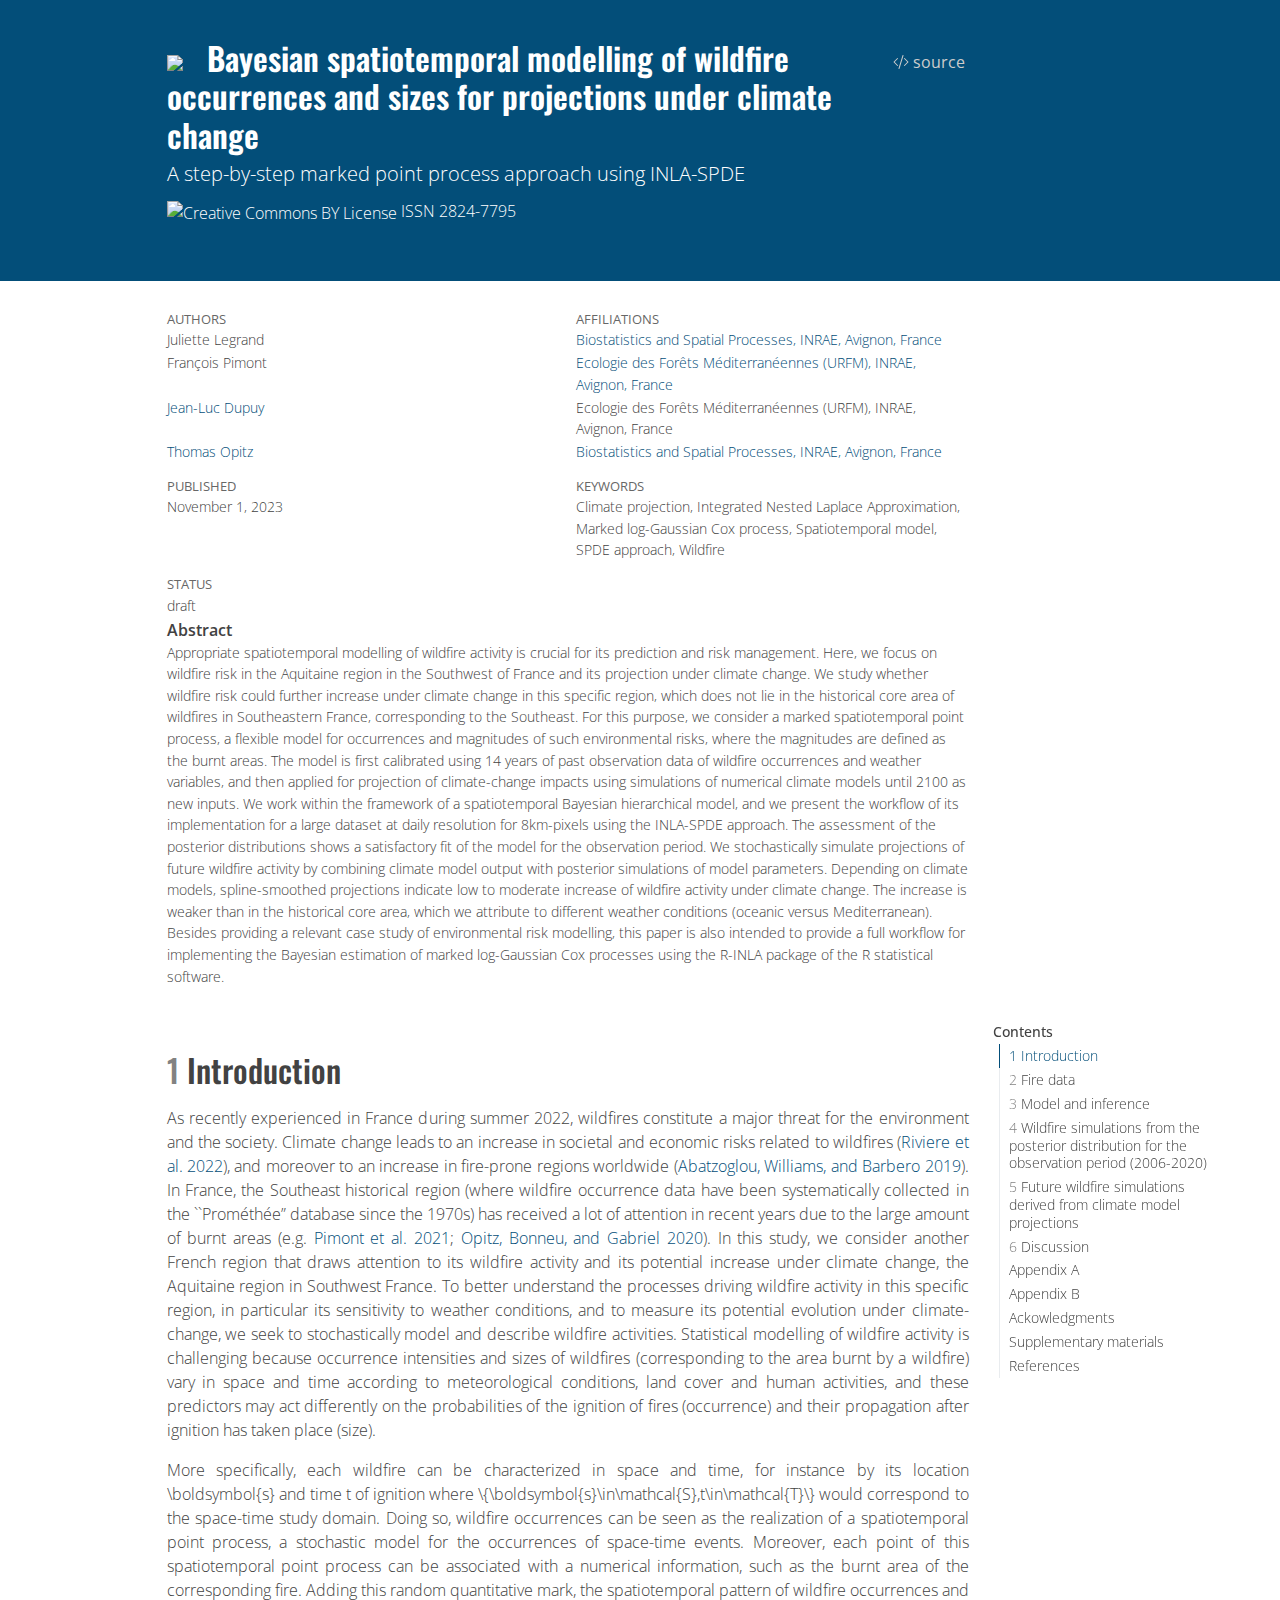
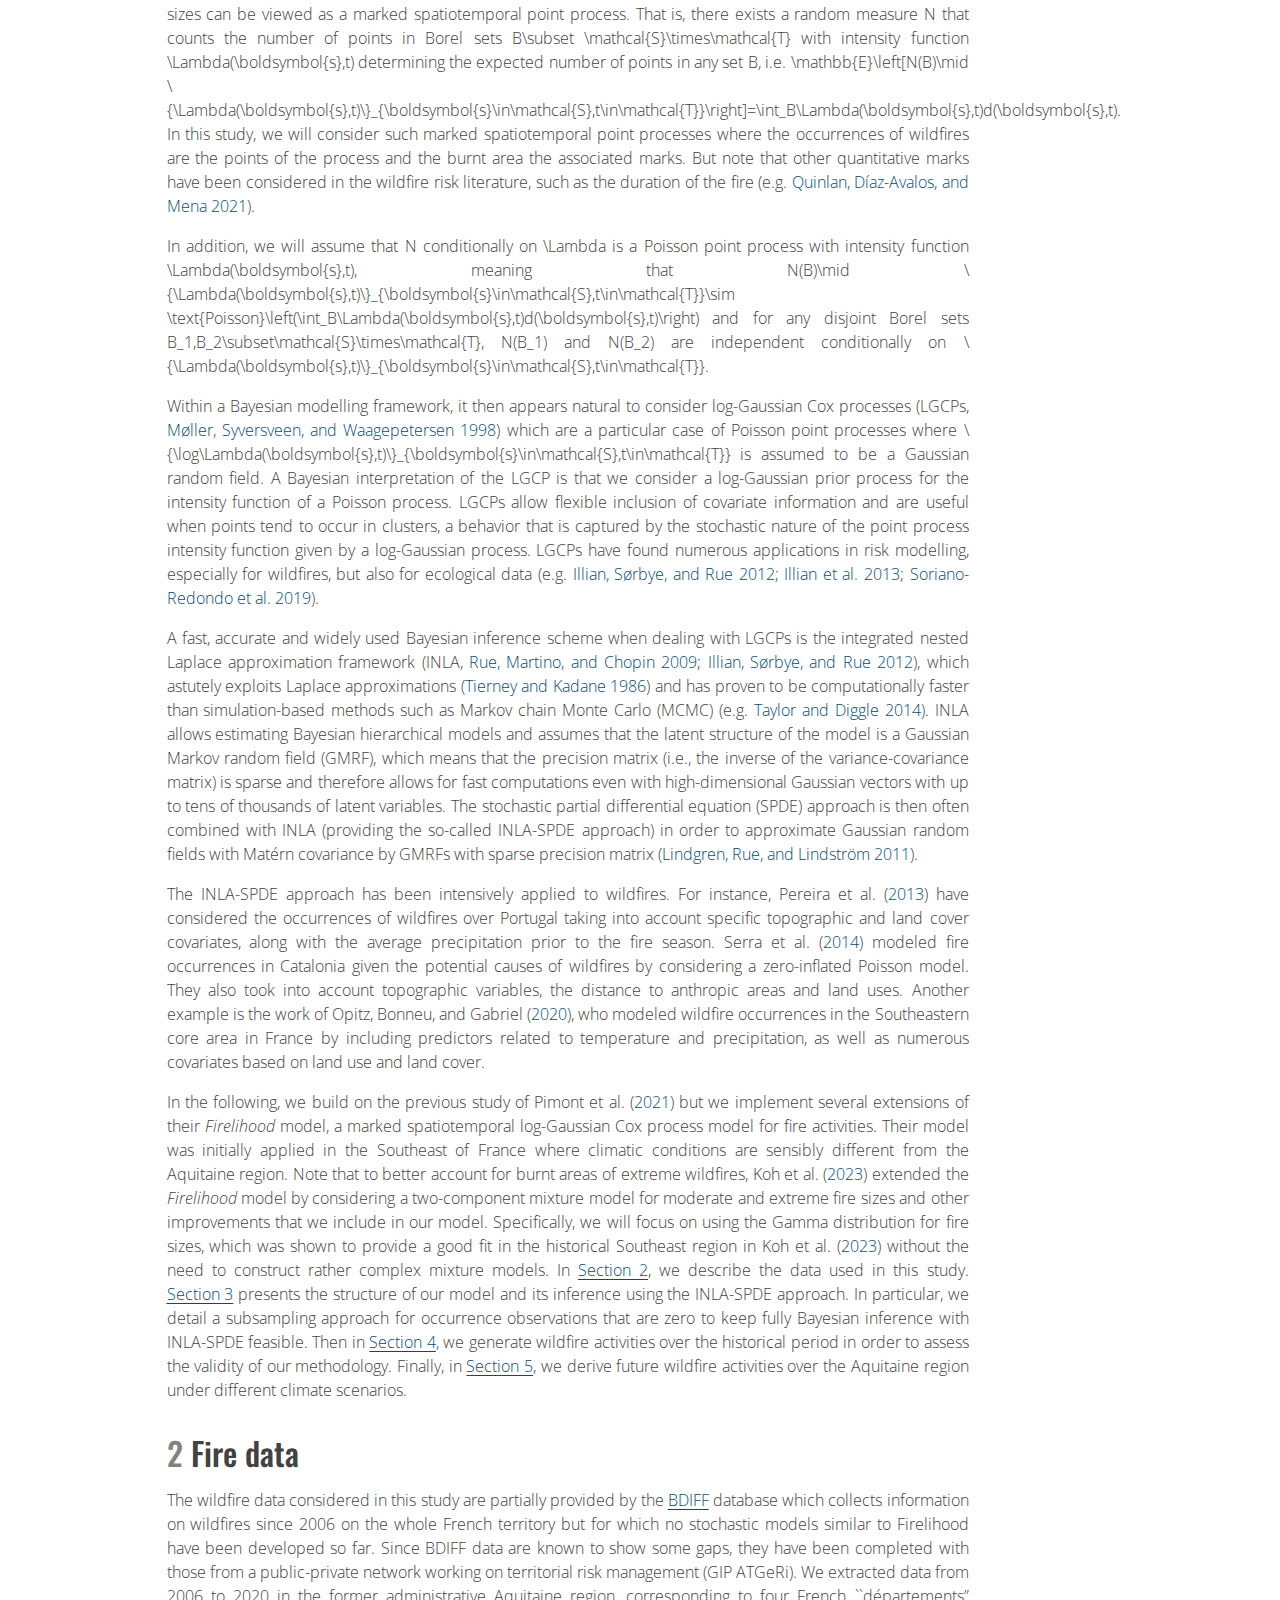
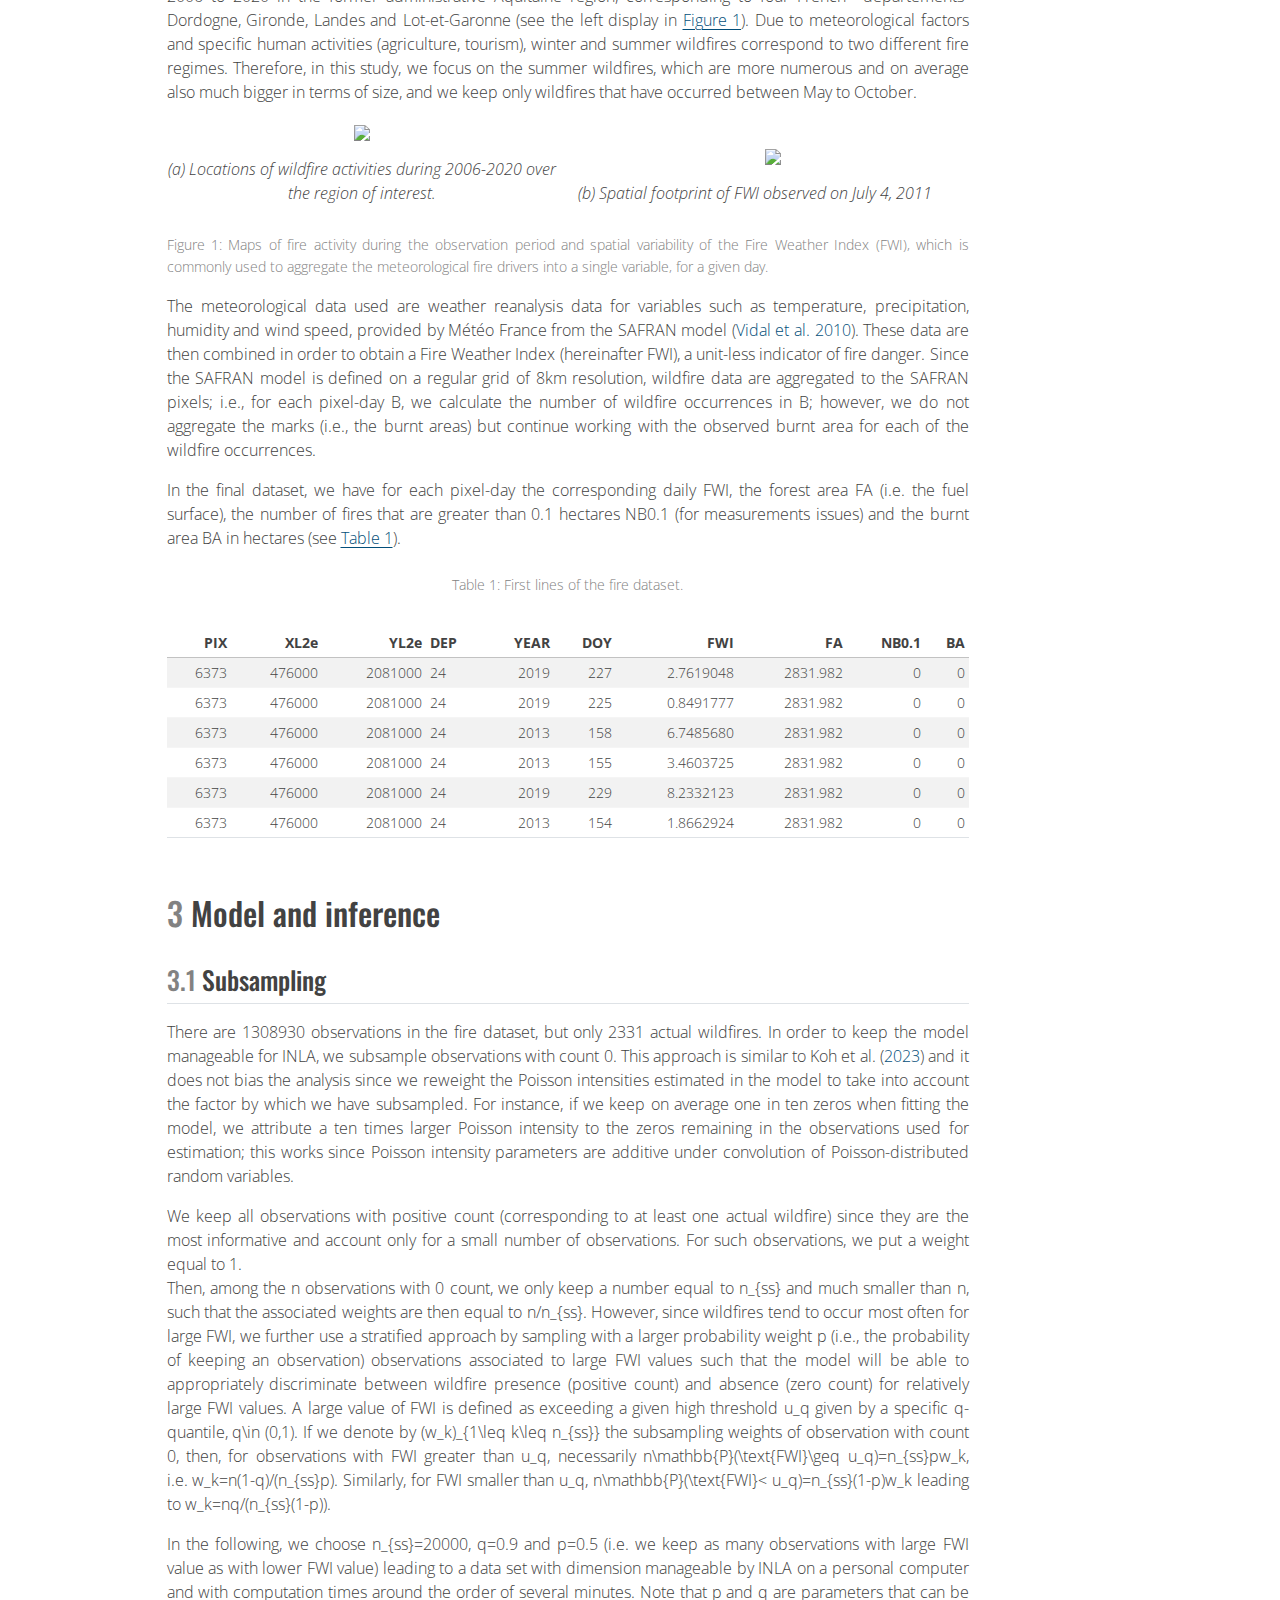
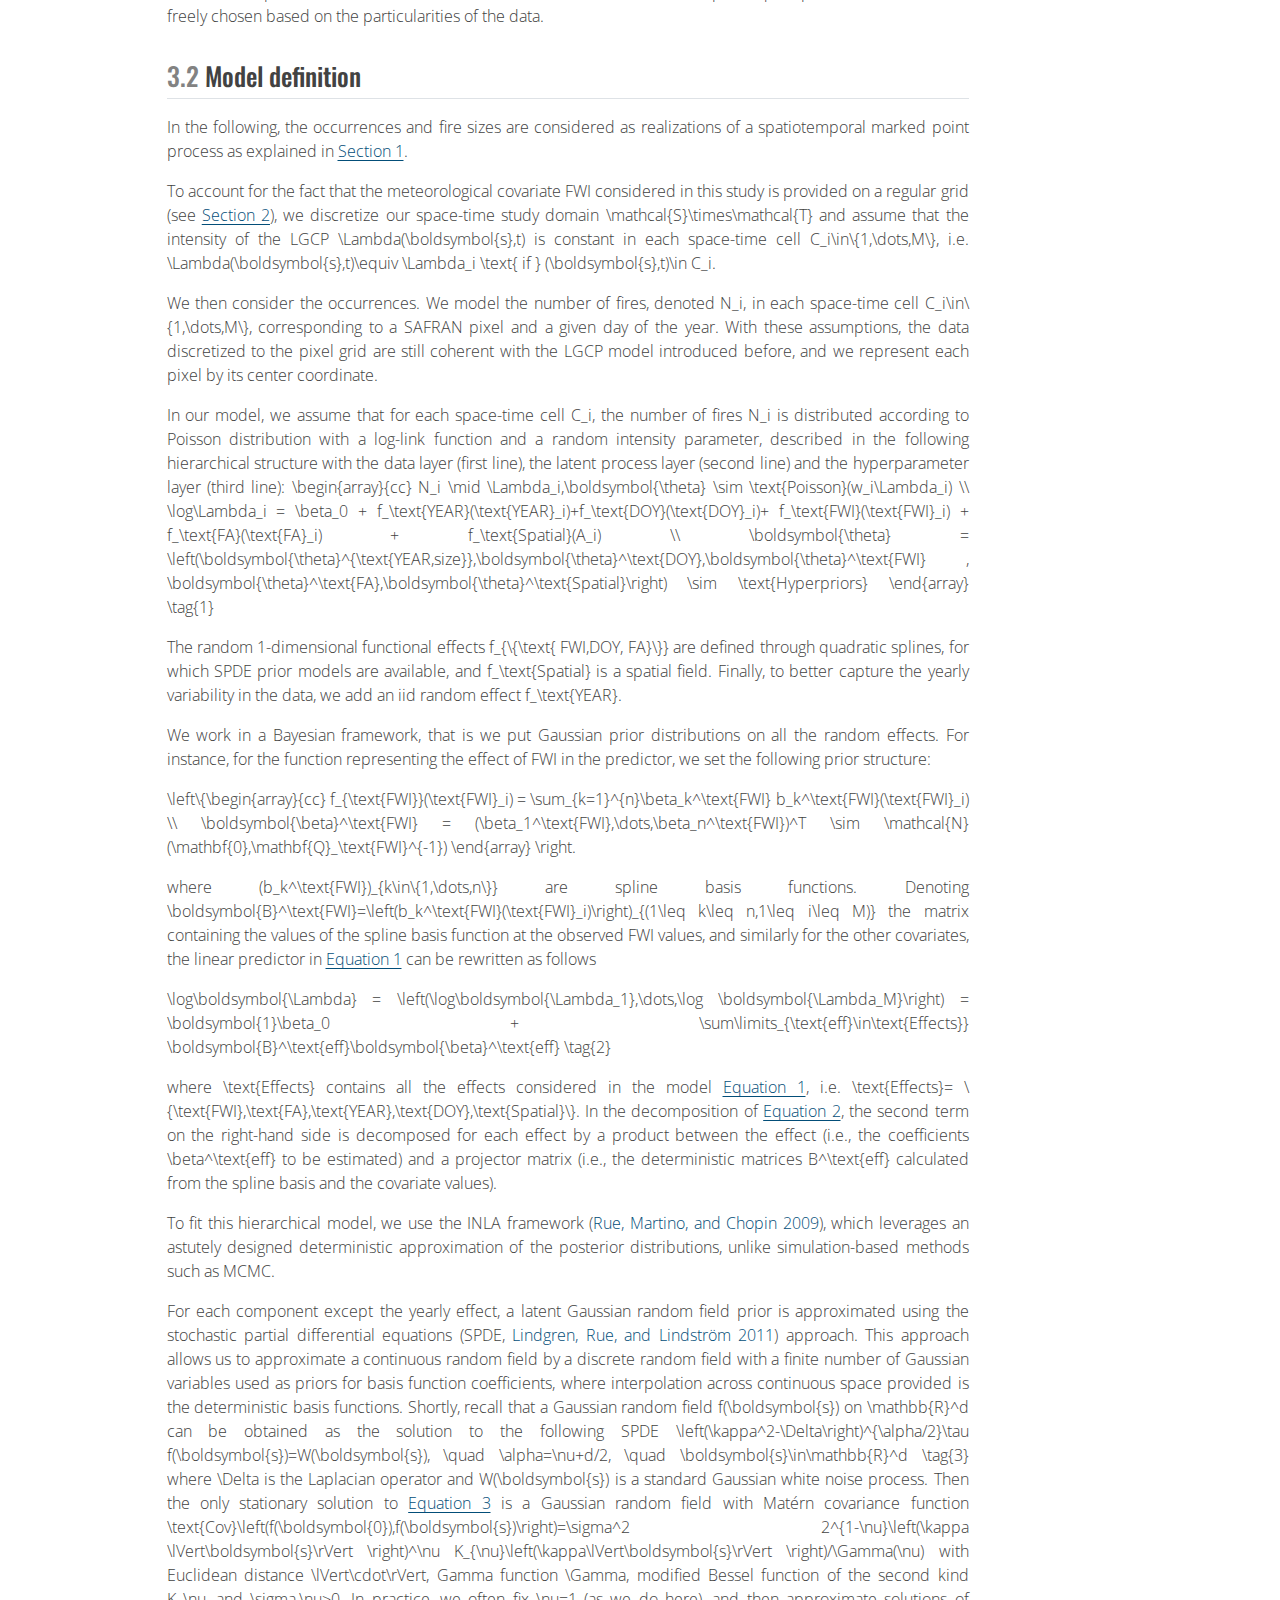
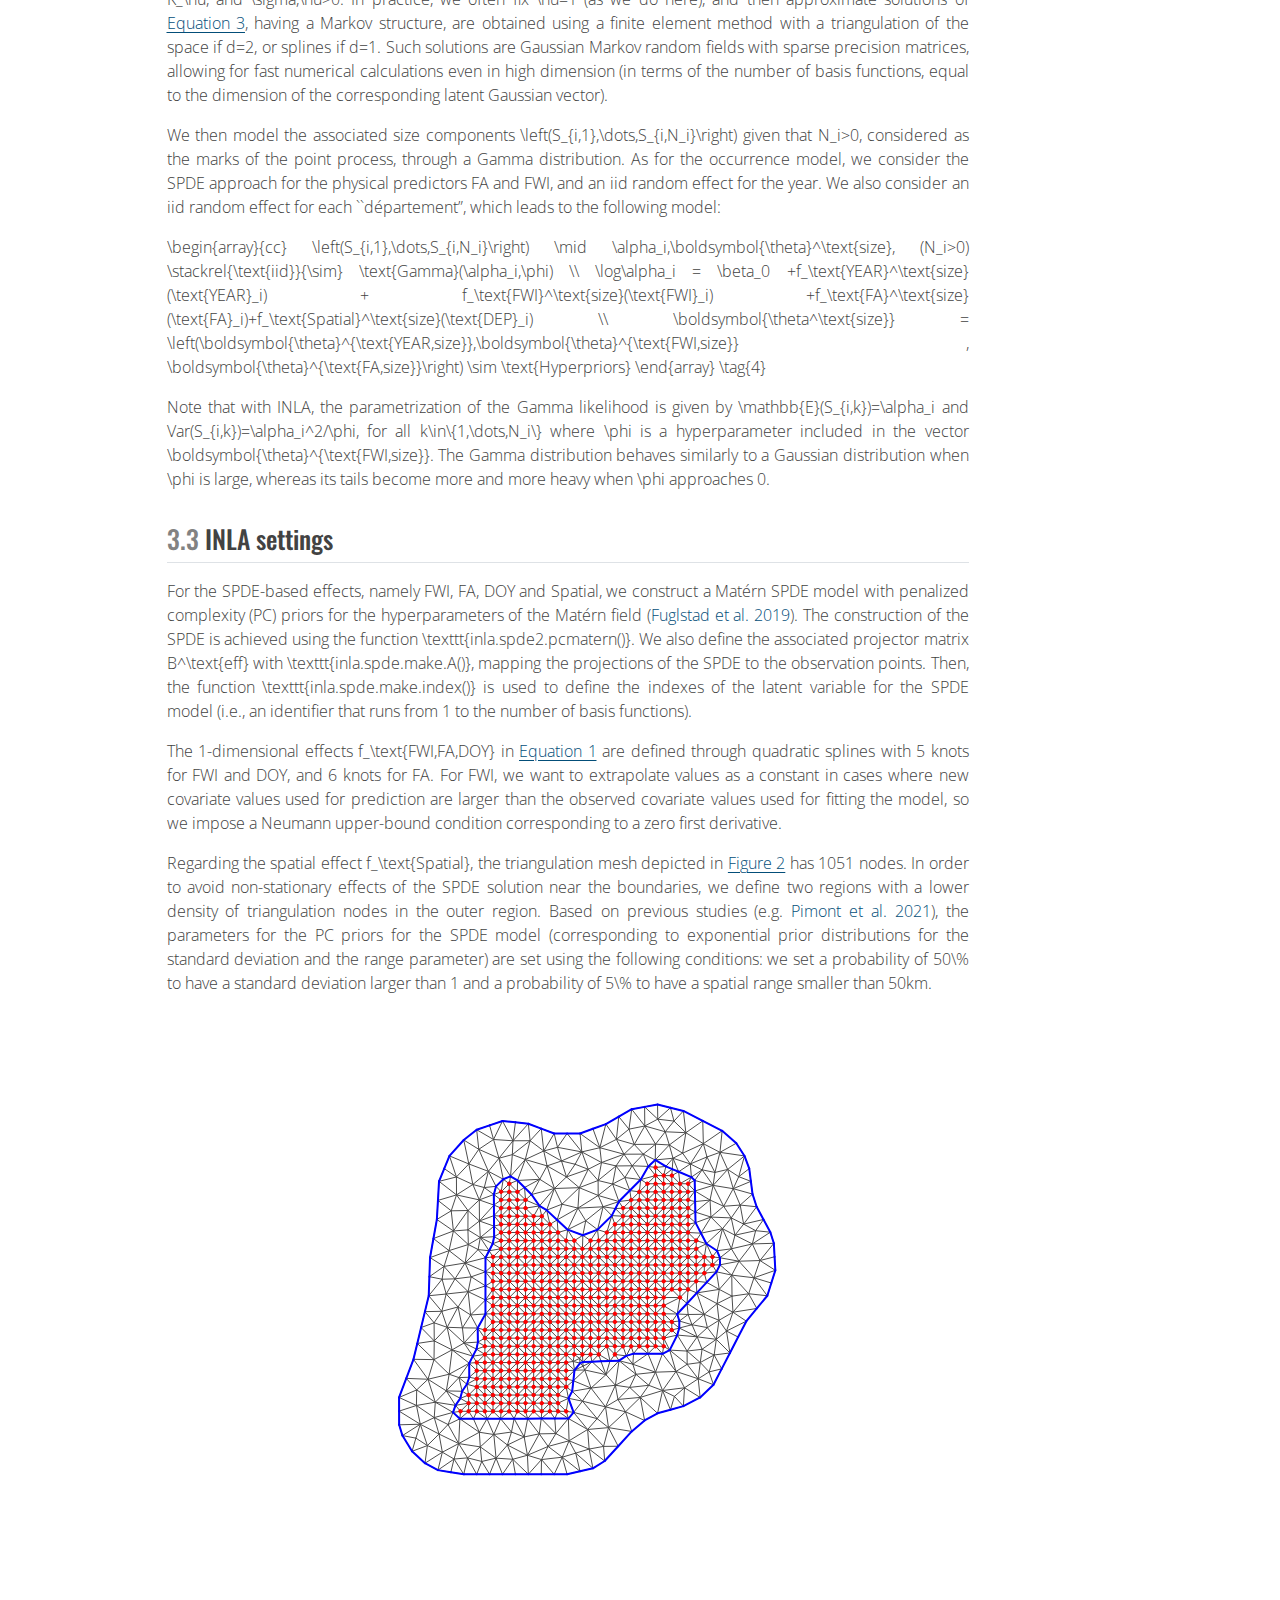
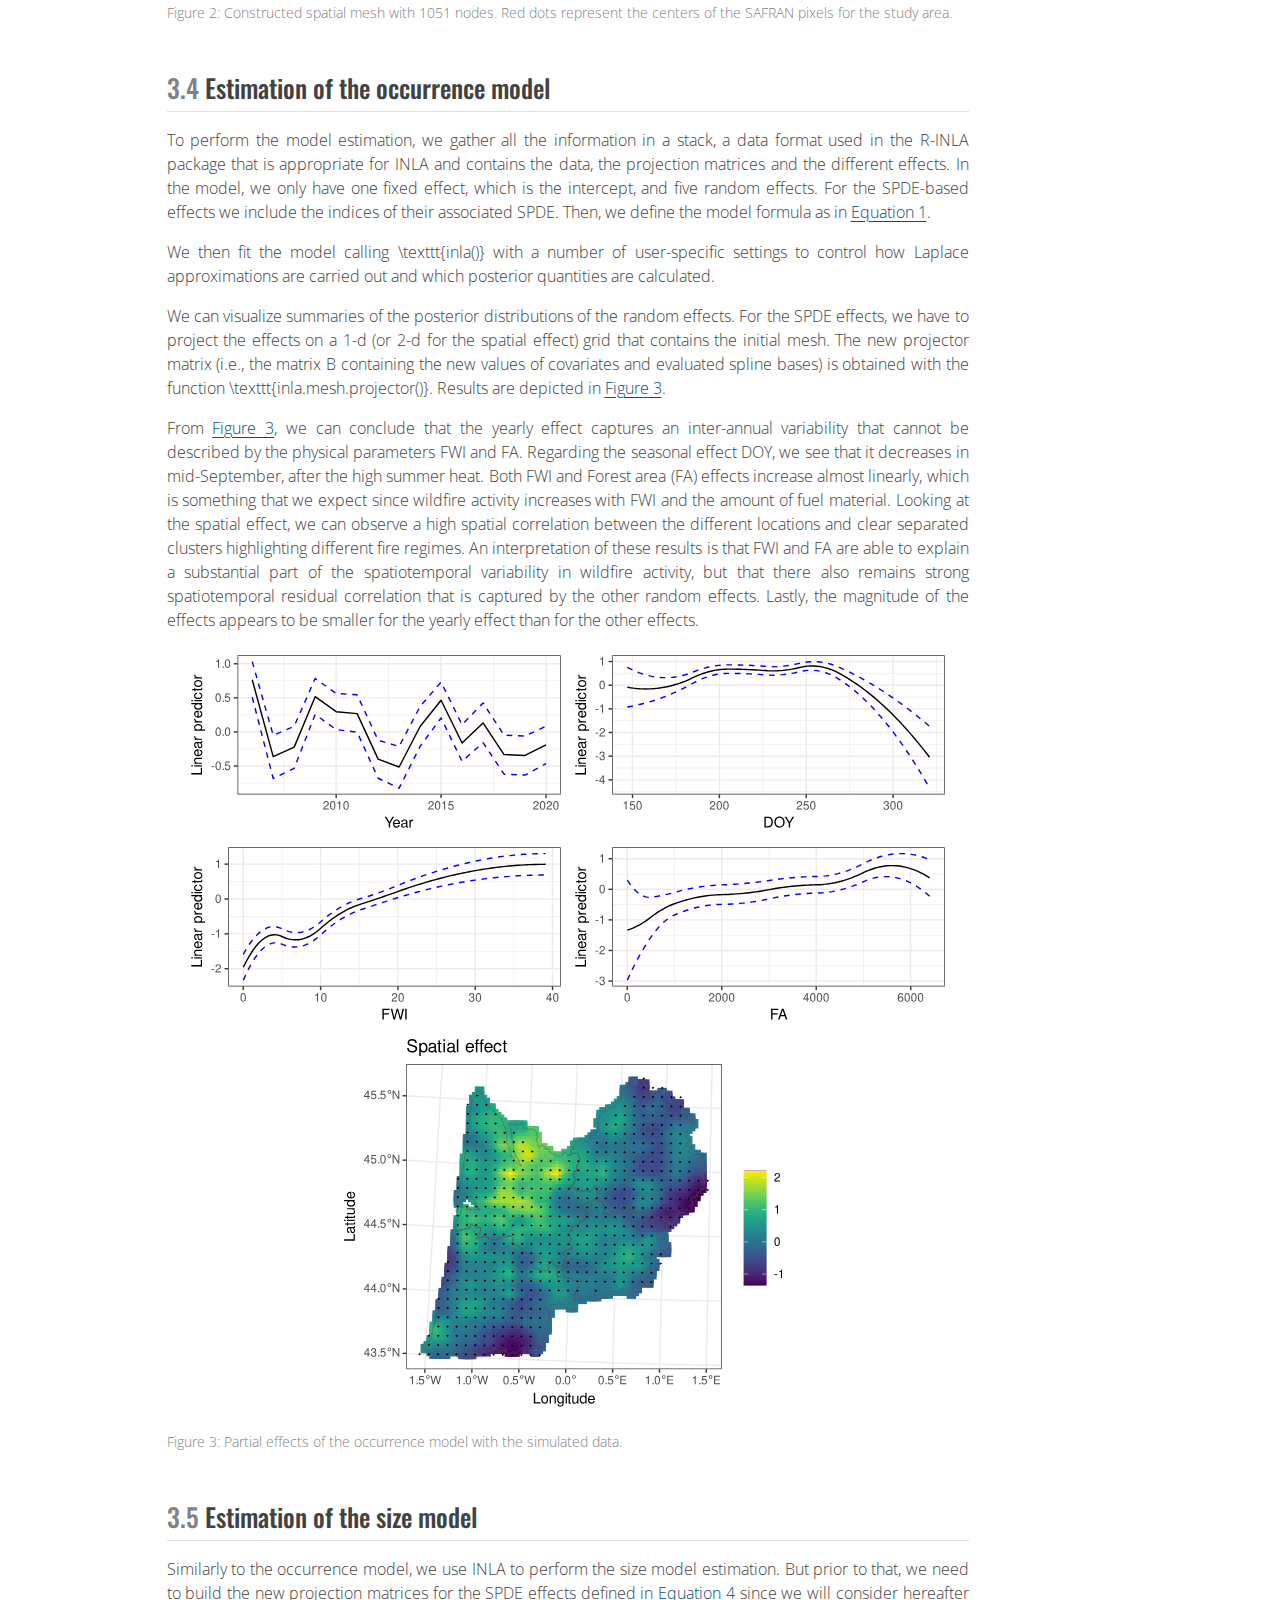
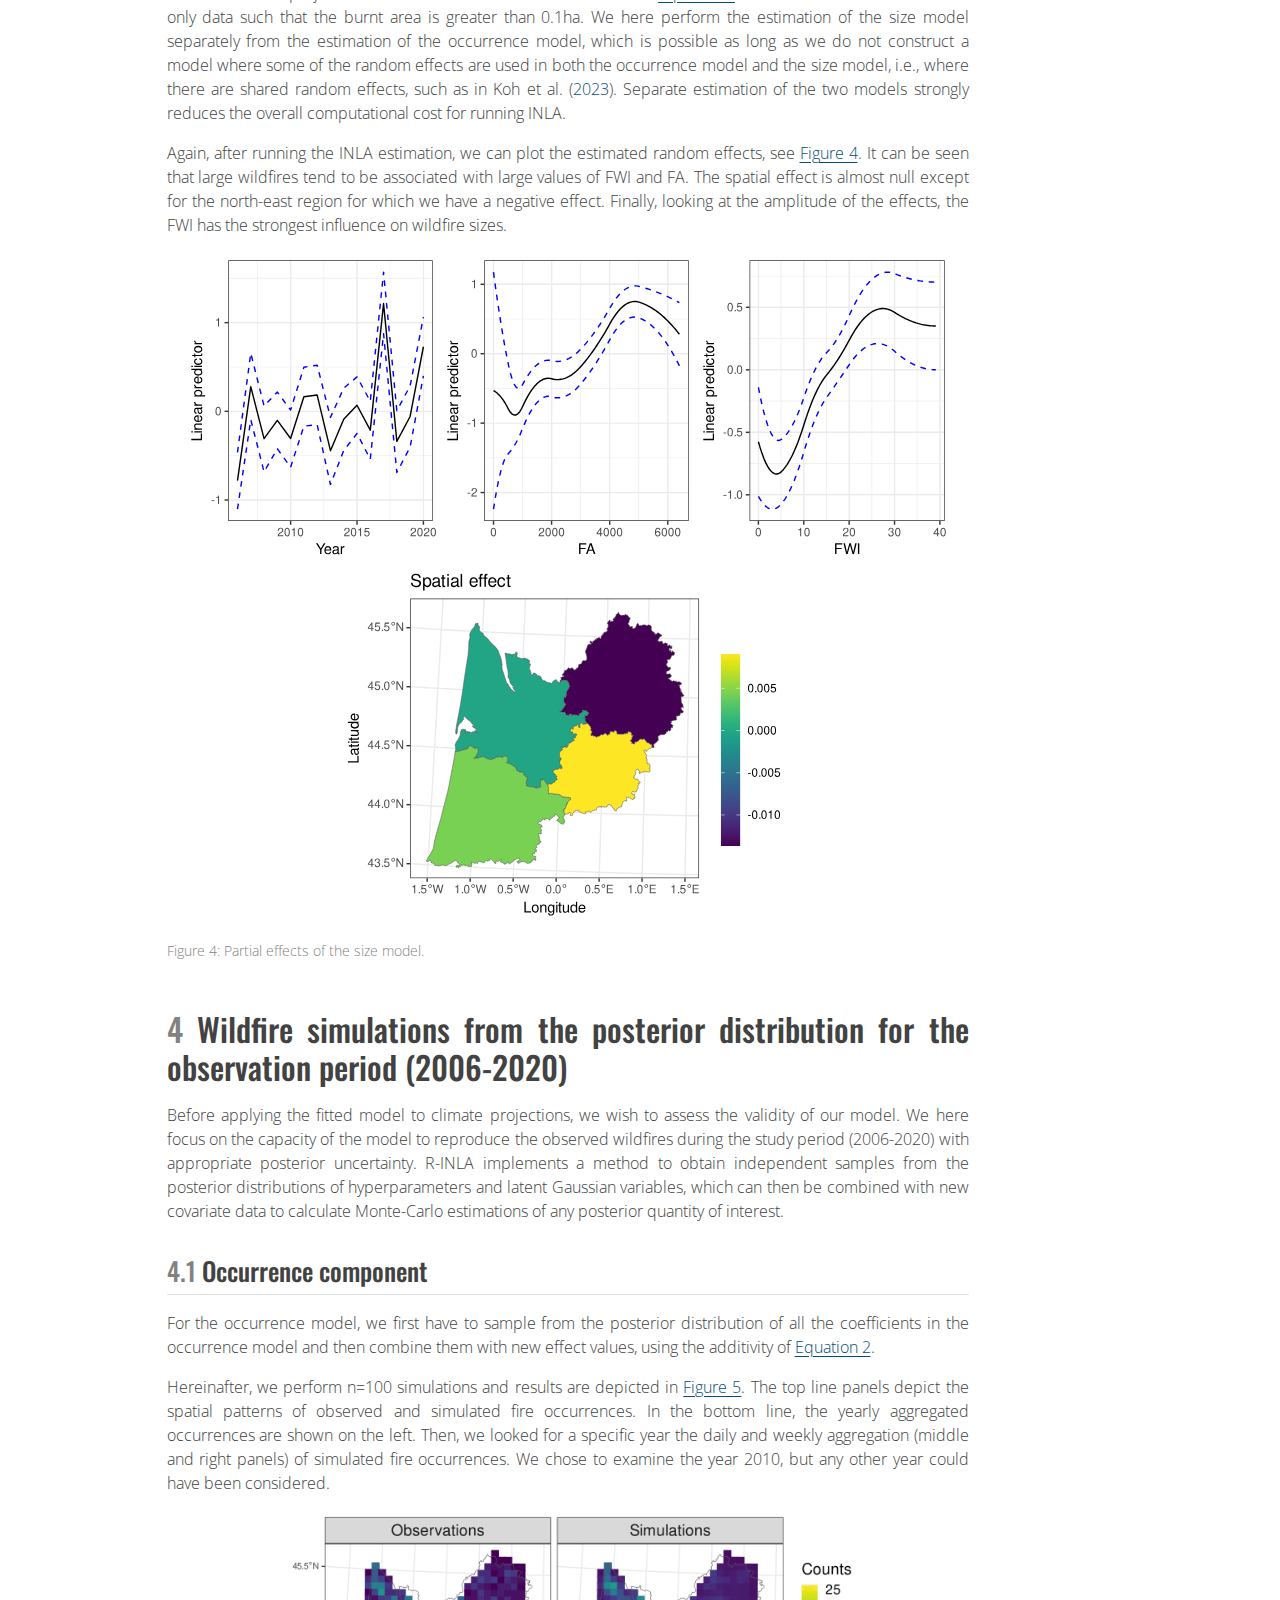
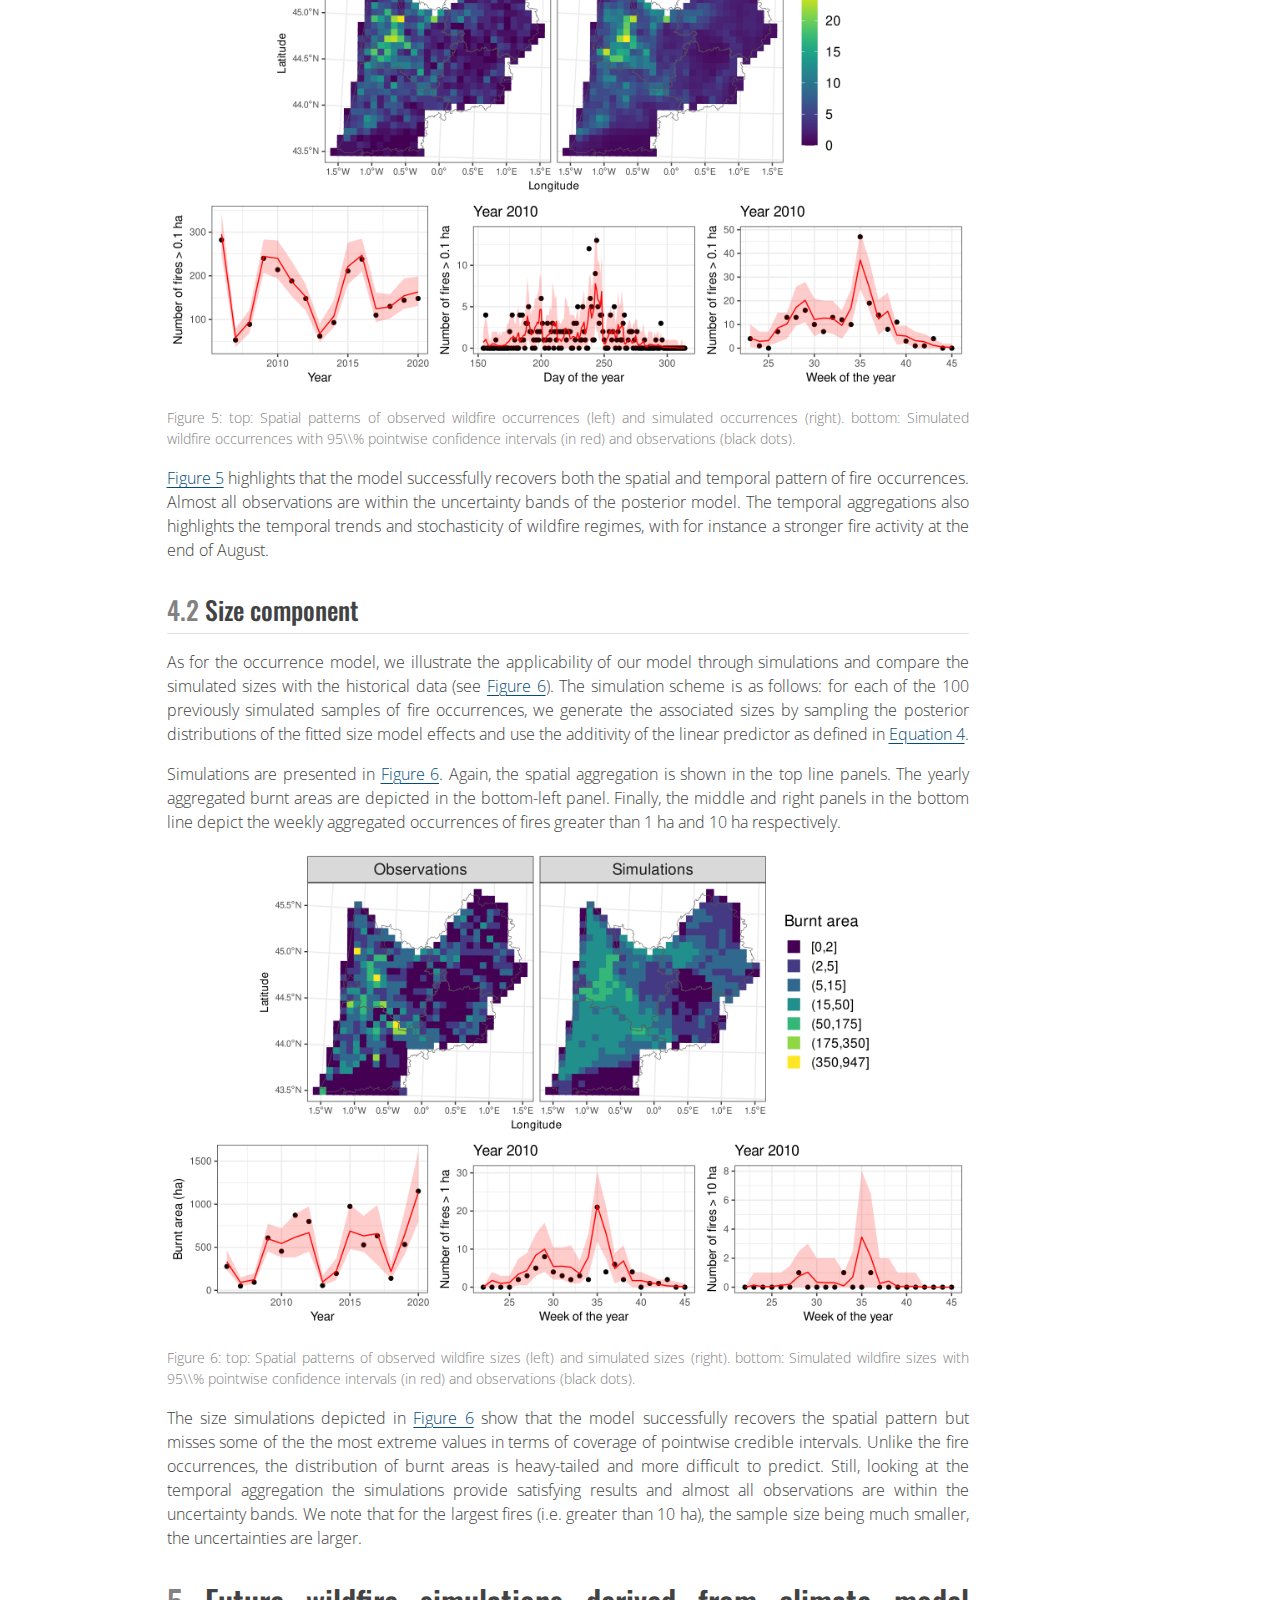
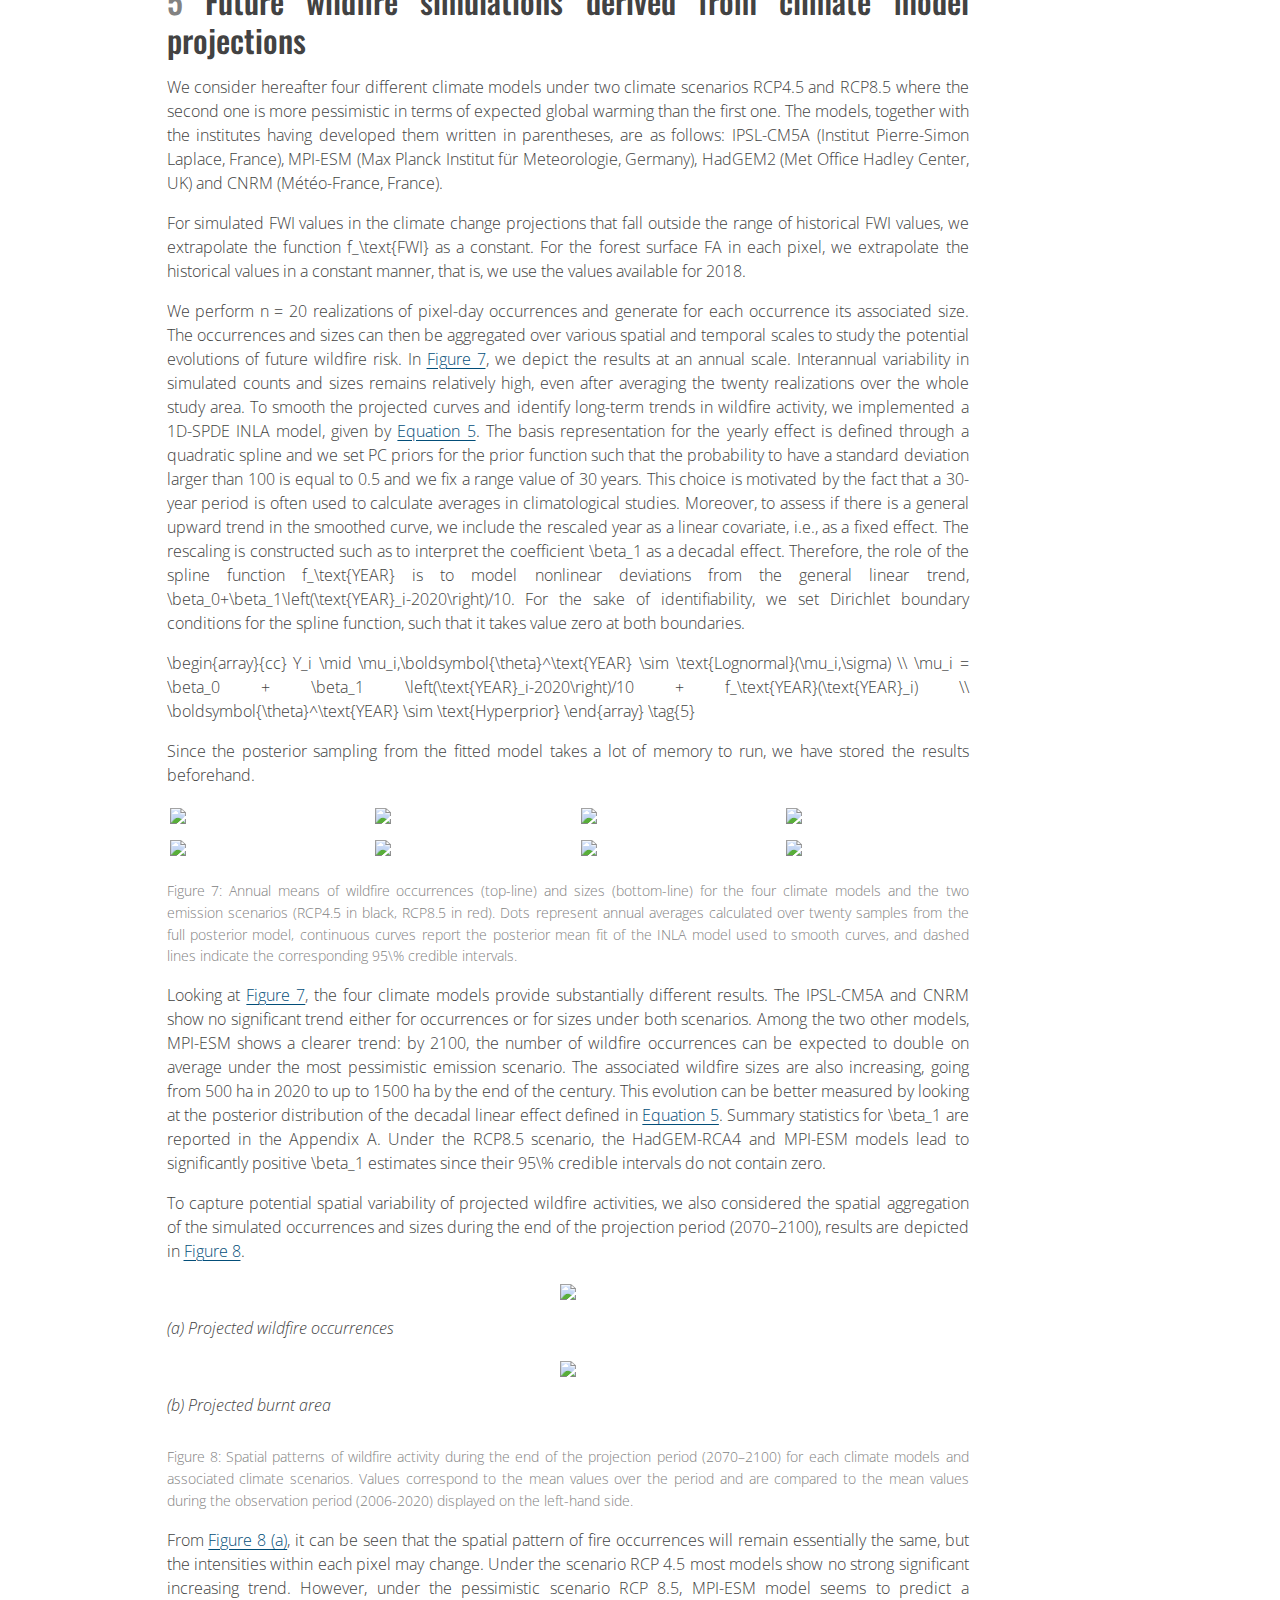
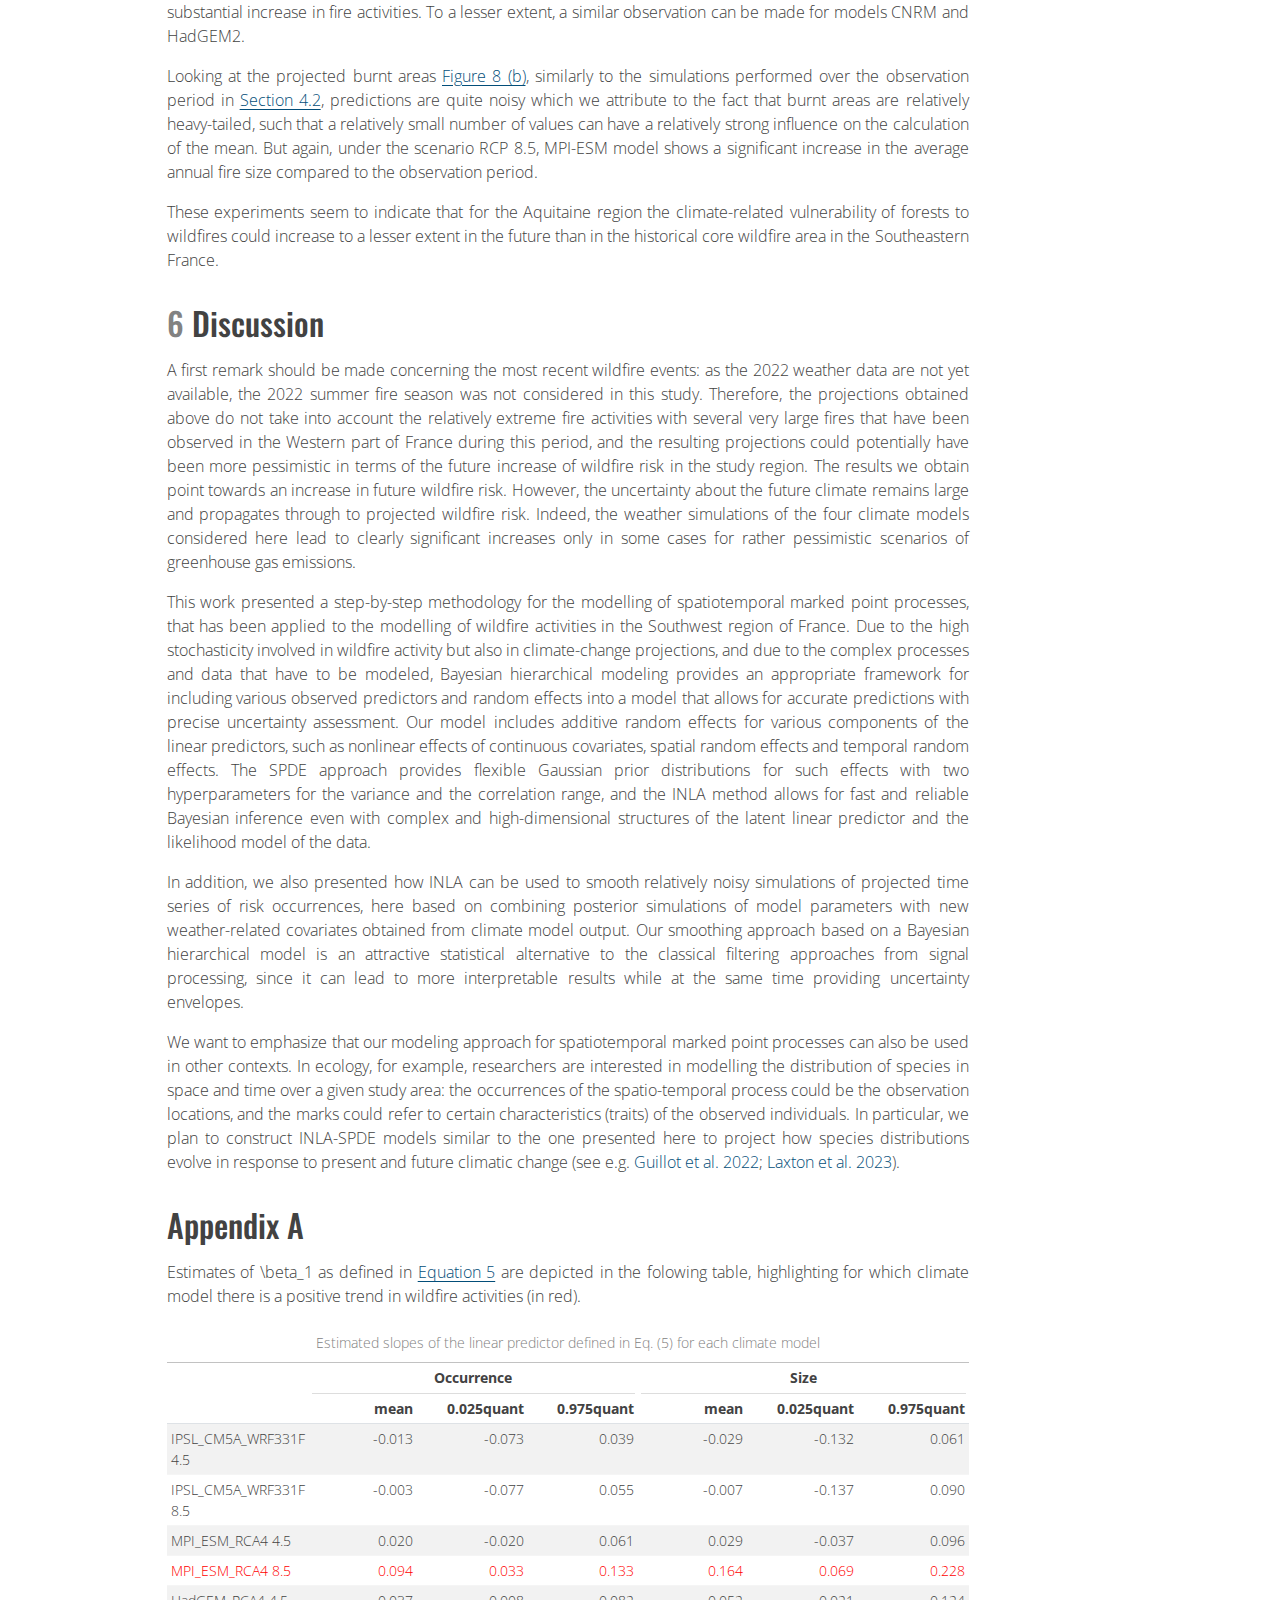
==== commit 9db4b33c: "Built site for gh-pages" ====
--- a/index.html
+++ b/index.html
@@ -2,7 +2,7 @@
 <html xmlns="http://www.w3.org/1999/xhtml" lang="en" xml:lang="en"><head>
 
 <meta charset="utf-8">
-<meta name="generator" content="quarto-1.3.450">
+<meta name="generator" content="quarto-1.4.466">
 
 <meta name="viewport" content="width=device-width, initial-scale=1.0, user-scalable=yes">
 
@@ -10,7 +10,7 @@
 <meta name="author" content="François Pimont">
 <meta name="author" content="Jean-Luc Dupuy">
 <meta name="author" content="Thomas Opitz">
-<meta name="dcterms.date" content="2023-10-31">
+<meta name="dcterms.date" content="2023-11-01">
 <meta name="keywords" content="Climate projection, Integrated Nested Laplace Approximation, Marked log-Gaussian Cox process, Spatiotemporal model, SPDE approach, Wildfire">
 
 <title>Bayesian spatiotemporal modelling of wildfire occurrences and sizes for projections under climate change</title>
@@ -28,7 +28,7 @@
 }
 /* CSS for syntax highlighting */
 pre > code.sourceCode { white-space: pre; position: relative; }
-pre > code.sourceCode > span { display: inline-block; line-height: 1.25; }
+pre > code.sourceCode > span { line-height: 1.25; }
 pre > code.sourceCode > span:empty { height: 1.2em; }
 .sourceCode { overflow: visible; }
 code.sourceCode > span { color: inherit; text-decoration: inherit; }
@@ -64,6 +64,7 @@
 div.csl-bib-body { }
 div.csl-entry {
   clear: both;
+  margin-bottom: 0em;
 }
 .hanging-indent div.csl-entry {
   margin-left:2em;
@@ -109,7 +110,6 @@
 background: #034E79;
       }
 </style>
-
 <script src="submitted-202310-legrand-wildfire_files/libs/kePrint/kePrint.js"></script>
 <link href="submitted-202310-legrand-wildfire_files/libs/lightable/lightable.css" rel="stylesheet">
 
@@ -200,7 +200,7 @@
       <div>
       <div class="quarto-title-meta-heading">Published</div>
       <div class="quarto-title-meta-contents">
-        <p class="date">October 31, 2023</p>
+        <p class="date">November 1, 2023</p>
       </div>
     </div>
                                     
@@ -265,6 +265,7 @@
 
 
 
+
 <section id="sec-intro" class="level1" data-number="1">
 <h1 data-number="1"><span class="header-section-number">1</span> Introduction</h1>
 <p>As recently experienced in France during summer 2022, wildfires constitute a major threat for the environment and the society. Climate change leads to an increase in societal and economic risks related to wildfires <span class="citation" data-cites="Riviere2022">(<a href="#ref-Riviere2022" role="doc-biblioref">Riviere et al. 2022</a>)</span>, and moreover to an increase in fire-prone regions worldwide <span class="citation" data-cites="Abatzoglou2019">(<a href="#ref-Abatzoglou2019" role="doc-biblioref">Abatzoglou, Williams, and Barbero 2019</a>)</span>. In France, the Southeast historical region (where wildfire occurrence data have been systematically collected in the ``Prométhée” database since the 1970s) has received a lot of attention in recent years due to the large amount of burnt areas <span class="citation" data-cites="Pimont2021 Opitz2020">(e.g. <a href="#ref-Pimont2021" role="doc-biblioref">Pimont et al. 2021</a>; <a href="#ref-Opitz2020" role="doc-biblioref">Opitz, Bonneu, and Gabriel 2020</a>)</span>. In this study, we consider another French region that draws attention to its wildfire activity and its potential increase under climate change, the Aquitaine region in Southwest France. To better understand the processes driving wildfire activity in this specific region, in particular its sensitivity to weather conditions, and to measure its potential evolution under climate-change, we seek to stochastically model and describe wildfire activities. Statistical modelling of wildfire activity is challenging because occurrence intensities and sizes of wildfires (corresponding to the area burnt by a wildfire) vary in space and time according to meteorological conditions, land cover and human activities, and these predictors may act differently on the probabilities of the ignition of fires (occurrence) and their propagation after ignition has taken place (size).</p>
@@ -273,41 +274,57 @@
 <p>Within a Bayesian modelling framework, it then appears natural to consider log-Gaussian Cox processes <span class="citation" data-cites="moller1998log">(LGCPs, <a href="#ref-moller1998log" role="doc-biblioref">Møller, Syversveen, and Waagepetersen 1998</a>)</span> which are a particular case of Poisson point processes where <span class="math inline">\{\log\Lambda(\boldsymbol{s},t)\}_{\boldsymbol{s}\in\mathcal{S},t\in\mathcal{T}}</span> is assumed to be a Gaussian random field. A Bayesian interpretation of the LGCP is that we consider a log-Gaussian prior process for the intensity function of a Poisson process. LGCPs allow flexible inclusion of covariate information and are useful when points tend to occur in clusters, a behavior that is captured by the stochastic nature of the point process intensity function given by a log-Gaussian process. LGCPs have found numerous applications in risk modelling, especially for wildfires, but also for ecological data <span class="citation" data-cites="Illian2012 Illian2013 Soriano2019">(e.g. <a href="#ref-Illian2012" role="doc-biblioref">Illian, Sørbye, and Rue 2012</a>; <a href="#ref-Illian2013" role="doc-biblioref">Illian et al. 2013</a>; <a href="#ref-Soriano2019" role="doc-biblioref">Soriano-Redondo et al. 2019</a>)</span>.</p>
 <p>A fast, accurate and widely used Bayesian inference scheme when dealing with LGCPs is the integrated nested Laplace approximation framework <span class="citation" data-cites="Rue2009 Illian2012">(INLA, <a href="#ref-Rue2009" role="doc-biblioref">Rue, Martino, and Chopin 2009</a>; <a href="#ref-Illian2012" role="doc-biblioref">Illian, Sørbye, and Rue 2012</a>)</span>, which astutely exploits Laplace approximations <span class="citation" data-cites="Tierney1986Laplace">(<a href="#ref-Tierney1986Laplace" role="doc-biblioref">Tierney and Kadane 1986</a>)</span> and has proven to be computationally faster than simulation-based methods such as Markov chain Monte Carlo (MCMC) <span class="citation" data-cites="Taylor2014">(e.g. <a href="#ref-Taylor2014" role="doc-biblioref">Taylor and Diggle 2014</a>)</span>. INLA allows estimating Bayesian hierarchical models and assumes that the latent structure of the model is a Gaussian Markov random field (GMRF), which means that the precision matrix (i.e., the inverse of the variance-covariance matrix) is sparse and therefore allows for fast computations even with high-dimensional Gaussian vectors with up to tens of thousands of latent variables. The stochastic partial differential equation (SPDE) approach is then often combined with INLA (providing the so-called INLA-SPDE approach) in order to approximate Gaussian random fields with Matérn covariance by GMRFs with sparse precision matrix <span class="citation" data-cites="Lindgren2011SPDE">(<a href="#ref-Lindgren2011SPDE" role="doc-biblioref">Lindgren, Rue, and Lindström 2011</a>)</span>.</p>
 <p>The INLA-SPDE approach has been intensively applied to wildfires. For instance, <span class="citation" data-cites="pereira2013quantification">Pereira et al. (<a href="#ref-pereira2013quantification" role="doc-biblioref">2013</a>)</span> have considered the occurrences of wildfires over Portugal taking into account specific topographic and land cover covariates, along with the average precipitation prior to the fire season. <span class="citation" data-cites="serra2014spatio">Serra et al. (<a href="#ref-serra2014spatio" role="doc-biblioref">2014</a>)</span> modeled fire occurrences in Catalonia given the potential causes of wildfires by considering a zero-inflated Poisson model. They also took into account topographic variables, the distance to anthropic areas and land uses. Another example is the work of <span class="citation" data-cites="Opitz2020">Opitz, Bonneu, and Gabriel (<a href="#ref-Opitz2020" role="doc-biblioref">2020</a>)</span>, who modeled wildfire occurrences in the Southeastern core area in France by including predictors related to temperature and precipitation, as well as numerous covariates based on land use and land cover.</p>
-<p>In the following, we build on the previous study of <span class="citation" data-cites="Pimont2021">Pimont et al. (<a href="#ref-Pimont2021" role="doc-biblioref">2021</a>)</span> but we implement several extensions of their <em>Firelihood</em> model, a marked spatiotemporal log-Gaussian Cox process model for fire activities. Their model was initially applied in the Southeast of France where climatic conditions are sensibly different from the Aquitaine region. Note that to better account for burnt areas of extreme wildfires, <span class="citation" data-cites="Koh2021">Koh et al. (<a href="#ref-Koh2021" role="doc-biblioref">2023</a>)</span> extended the <em>Firelihood</em> model by considering a two-component mixture model for moderate and extreme fire sizes and other improvements that we include in our model. Specifically, we will focus on using the Gamma distribution for fire sizes, which was shown to provide a good fit in the historical Southeast region in <span class="citation" data-cites="Koh2021">Koh et al. (<a href="#ref-Koh2021" role="doc-biblioref">2023</a>)</span> without the need to construct rather complex mixture models. In <a href="#sec-data">Section&nbsp;2</a>, we describe the data used in this study. <a href="#sec-model-inf">Section&nbsp;3</a> presents the structure of our model and its inference using the INLA-SPDE approach. In particular, we detail a subsampling approach for occurrence observations that are zero to keep fully Bayesian inference with INLA-SPDE feasible. Then in <a href="#sec-sim">Section&nbsp;4</a>, we generate wildfire activities over the historical period in order to assess the validity of our methodology. Finally, in <a href="#sec-proj">Section&nbsp;5</a>, we derive future wildfire activities over the Aquitaine region under different climate scenarios.</p>
+<p>In the following, we build on the previous study of <span class="citation" data-cites="Pimont2021">Pimont et al. (<a href="#ref-Pimont2021" role="doc-biblioref">2021</a>)</span> but we implement several extensions of their <em>Firelihood</em> model, a marked spatiotemporal log-Gaussian Cox process model for fire activities. Their model was initially applied in the Southeast of France where climatic conditions are sensibly different from the Aquitaine region. Note that to better account for burnt areas of extreme wildfires, <span class="citation" data-cites="Koh2021">Koh et al. (<a href="#ref-Koh2021" role="doc-biblioref">2023</a>)</span> extended the <em>Firelihood</em> model by considering a two-component mixture model for moderate and extreme fire sizes and other improvements that we include in our model. Specifically, we will focus on using the Gamma distribution for fire sizes, which was shown to provide a good fit in the historical Southeast region in <span class="citation" data-cites="Koh2021">Koh et al. (<a href="#ref-Koh2021" role="doc-biblioref">2023</a>)</span> without the need to construct rather complex mixture models. In <a href="#sec-data" class="quarto-xref">Section&nbsp;2</a>, we describe the data used in this study. <a href="#sec-model-inf" class="quarto-xref">Section&nbsp;3</a> presents the structure of our model and its inference using the INLA-SPDE approach. In particular, we detail a subsampling approach for occurrence observations that are zero to keep fully Bayesian inference with INLA-SPDE feasible. Then in <a href="#sec-sim" class="quarto-xref">Section&nbsp;4</a>, we generate wildfire activities over the historical period in order to assess the validity of our methodology. Finally, in <a href="#sec-proj" class="quarto-xref">Section&nbsp;5</a>, we derive future wildfire activities over the Aquitaine region under different climate scenarios.</p>
 </section>
 <section id="sec-data" class="level1" data-number="2">
 <h1 data-number="2"><span class="header-section-number">2</span> Fire data</h1>
-<p>The wildfire data considered in this study are partially provided by the <a href="https://bdiff.agriculture.gouv.fr/">BDIFF</a> database which collects information on wildfires since 2006 on the whole French territory but for which no stochastic models similar to Firelihood have been developed so far. Since BDIFF data are known to show some gaps, they have been completed with those from a public-private network working on territorial risk management (GIP ATGeRi). We extracted data from 2006 to 2020 in the former administrative Aquitaine region, corresponding to four French ``départements” Dordogne, Gironde, Landes and Lot-et-Garonne (see the left display in <a href="#fig-data">Figure&nbsp;1</a>). Due to meteorological factors and specific human activities (agriculture, tourism), winter and summer wildfires correspond to two different fire regimes. Therefore, in this study, we focus on the summer wildfires, which are more numerous and on average also much bigger in terms of size, and we keep only wildfires that have occurred between May to October.</p>
+<p>The wildfire data considered in this study are partially provided by the <a href="https://bdiff.agriculture.gouv.fr/">BDIFF</a> database which collects information on wildfires since 2006 on the whole French territory but for which no stochastic models similar to Firelihood have been developed so far. Since BDIFF data are known to show some gaps, they have been completed with those from a public-private network working on territorial risk management (GIP ATGeRi). We extracted data from 2006 to 2020 in the former administrative Aquitaine region, corresponding to four French ``départements” Dordogne, Gironde, Landes and Lot-et-Garonne (see the left display in <a href="#fig-data" class="quarto-xref">Figure&nbsp;1</a>). Due to meteorological factors and specific human activities (agriculture, tourism), winter and summer wildfires correspond to two different fire regimes. Therefore, in this study, we focus on the summer wildfires, which are more numerous and on average also much bigger in terms of size, and we keep only wildfires that have occurred between May to October.</p>
 <div id="fig-data" class="quarto-layout-panel">
-<figure class="figure">
+<figure class="quarto-float quarto-float-fig figure">
+<div aria-describedby="fig-data-caption-0ceaefa1-69ba-4598-a22c-09a6ac19f8ca">
 <div class="quarto-layout-row quarto-layout-valign-bottom">
-<div class="quarto-layout-cell quarto-layout-cell-subref" style="flex-basis: 50.0%;justify-content: center;">
+<div class="quarto-layout-cell-subref quarto-layout-cell" data-ref-parent="fig-data" style="flex-basis: 50.0%;justify-content: center;">
 <div id="fig-fire-plot" class="quarto-figure quarto-figure-center anchored">
-<figure class="figure">
-<p><img src="computo_figures/map_aquitaine.png" class="img-fluid figure-img" data-ref-parent="fig-data"></p>
-<figcaption class="figure-caption">(a) Locations of wildfire activities during 2006-2020 over the region of interest.</figcaption>
+<figure class="quarto-float quarto-subfloat-fig figure">
+<div aria-describedby="fig-fire-plot-caption-0ceaefa1-69ba-4598-a22c-09a6ac19f8ca">
+<img src="computo_figures/map_aquitaine.png" class="img-fluid figure-img" style="width:50.0%" data-ref-parent="fig-data">
+</div>
+<figcaption class="figure quarto-subfloat-caption quarto-subfloat-fig" id="fig-fire-plot-caption-0ceaefa1-69ba-4598-a22c-09a6ac19f8ca">
+(a) Locations of wildfire activities during 2006-2020 over the region of interest.
+</figcaption>
 </figure>
 </div>
 </div>
-<div class="quarto-layout-cell quarto-layout-cell-subref" style="flex-basis: 50.0%;justify-content: center;">
-<div id="fig-FWI-plot" class="quarto-figure quarto-figure-center anchored">
-<figure class="figure">
-<p><img src="computo_figures/FWI_map.png" class="img-fluid figure-img" data-widht="10%" data-ref-parent="fig-data"></p>
-<figcaption class="figure-caption">(b) Spatial footprint of FWI observed on July 4, 2011</figcaption>
+<div class="quarto-layout-cell-subref quarto-layout-cell" data-ref-parent="fig-data" style="flex-basis: 50.0%;justify-content: center;">
+<div id="fig-FWI-plot" class="quarto-figure quarto-figure-center anchored" data-widht="10%">
+<figure class="quarto-float quarto-subfloat-fig figure">
+<div aria-describedby="fig-FWI-plot-caption-0ceaefa1-69ba-4598-a22c-09a6ac19f8ca">
+<img src="computo_figures/FWI_map.png" class="img-fluid figure-img" data-widht="10%" data-ref-parent="fig-data">
+</div>
+<figcaption class="figure quarto-subfloat-caption quarto-subfloat-fig" id="fig-FWI-plot-caption-0ceaefa1-69ba-4598-a22c-09a6ac19f8ca">
+(b) Spatial footprint of FWI observed on July 4, 2011
+</figcaption>
 </figure>
 </div>
 </div>
 </div>
-<p></p><figcaption class="figure-caption">Figure&nbsp;1: Maps of fire activity during the observation period and spatial variability of the Fire Weather Index (FWI), which is commonly used to aggregate the meteorological fire drivers into a single variable, for a given day.</figcaption><p></p>
+</div>
+<figcaption class="figure quarto-float-caption quarto-float-fig" id="fig-data-caption-0ceaefa1-69ba-4598-a22c-09a6ac19f8ca">
+Figure&nbsp;1: Maps of fire activity during the observation period and spatial variability of the Fire Weather Index (FWI), which is commonly used to aggregate the meteorological fire drivers into a single variable, for a given day.
+</figcaption>
 </figure>
 </div>
 <p>The meteorological data used are weather reanalysis data for variables such as temperature, precipitation, humidity and wind speed, provided by Météo France from the SAFRAN model <span class="citation" data-cites="vidal201050">(<a href="#ref-vidal201050" role="doc-biblioref">Vidal et al. 2010</a>)</span>. These data are then combined in order to obtain a Fire Weather Index (hereinafter FWI), a unit-less indicator of fire danger. Since the SAFRAN model is defined on a regular grid of 8km resolution, wildfire data are aggregated to the SAFRAN pixels; i.e., for each pixel-day <span class="math inline">B</span>, we calculate the number of wildfire occurrences in <span class="math inline">B</span>; however, we do not aggregate the marks (i.e., the burnt areas) but continue working with the observed burnt area for each of the wildfire occurrences.</p>
-<p>In the final dataset, we have for each pixel-day the corresponding daily FWI, the forest area FA (i.e.&nbsp;the fuel surface), the number of fires that are greater than <span class="math inline">0.1</span> hectares NB0.1 (for measurements issues) and the burnt area BA in hectares (see <a href="#tbl-dataset">Table&nbsp;1</a>).</p>
+<p>In the final dataset, we have for each pixel-day the corresponding daily FWI, the forest area FA (i.e.&nbsp;the fuel surface), the number of fires that are greater than <span class="math inline">0.1</span> hectares NB0.1 (for measurements issues) and the burnt area BA in hectares (see <a href="#tbl-dataset" class="quarto-xref">Table&nbsp;1</a>).</p>
 <div class="cell">
+<div id="tbl-dataset" class="cell anchored">
+<figure class="quarto-float quarto-float-tbl figure">
+<figcaption class="table quarto-float-caption quarto-float-tbl" id="tbl-dataset-caption-0ceaefa1-69ba-4598-a22c-09a6ac19f8ca">
+Table&nbsp;1: First lines of the fire dataset.
+</figcaption>
+<div aria-describedby="tbl-dataset-caption-0ceaefa1-69ba-4598-a22c-09a6ac19f8ca">
 <div class="cell-output-display">
-<div id="tbl-dataset" class="anchored">
-<table data-quarto-postprocess="true" class="table table-sm table-striped small">
-<caption>Table&nbsp;1: First lines of the fire dataset.</caption>
+<table class="cell table table-sm table-striped small" data-quarto-postprocess="true">
 <thead>
 <tr class="header">
 <th style="text-align: right;" data-quarto-table-cell-role="th">PIX</th>
@@ -397,9 +414,11 @@
 </tr>
 </tbody>
 </table>
-</div>
-
-
+
+
+</div>
+</div>
+</figure>
 </div>
 </div>
 </section>
@@ -414,8 +433,8 @@
 </section>
 <section id="sec-model" class="level2" data-number="3.2">
 <h2 data-number="3.2" class="anchored" data-anchor-id="sec-model"><span class="header-section-number">3.2</span> Model definition</h2>
-<p>In the following, the occurrences and fire sizes are considered as realizations of a spatiotemporal marked point process as explained in <a href="#sec-intro">Section&nbsp;1</a>.</p>
-<p>To account for the fact that the meteorological covariate FWI considered in this study is provided on a regular grid (see <a href="#sec-data">Section&nbsp;2</a>), we discretize our space-time study domain <span class="math inline">\mathcal{S}\times\mathcal{T}</span> and assume that the intensity of the LGCP <span class="math inline">\Lambda(\boldsymbol{s},t)</span> is constant in each space-time cell <span class="math inline">C_i\in\{1,\dots,M\}</span>, i.e. <span class="math display">\Lambda(\boldsymbol{s},t)\equiv \Lambda_i \text{ if } (\boldsymbol{s},t)\in C_i.</span></p>
+<p>In the following, the occurrences and fire sizes are considered as realizations of a spatiotemporal marked point process as explained in <a href="#sec-intro" class="quarto-xref">Section&nbsp;1</a>.</p>
+<p>To account for the fact that the meteorological covariate FWI considered in this study is provided on a regular grid (see <a href="#sec-data" class="quarto-xref">Section&nbsp;2</a>), we discretize our space-time study domain <span class="math inline">\mathcal{S}\times\mathcal{T}</span> and assume that the intensity of the LGCP <span class="math inline">\Lambda(\boldsymbol{s},t)</span> is constant in each space-time cell <span class="math inline">C_i\in\{1,\dots,M\}</span>, i.e. <span class="math display">\Lambda(\boldsymbol{s},t)\equiv \Lambda_i \text{ if } (\boldsymbol{s},t)\in C_i.</span></p>
 <p>We then consider the occurrences. We model the number of fires, denoted <span class="math inline">N_i</span>, in each space-time cell <span class="math inline">C_i\in\{1,\dots,M\}</span>, corresponding to a SAFRAN pixel and a given day of the year. With these assumptions, the data discretized to the pixel grid are still coherent with the LGCP model introduced before, and we represent each pixel by its center coordinate.</p>
 <p>In our model, we assume that for each space-time cell <span class="math inline">C_i</span>, the number of fires <span class="math inline">N_i</span> is distributed according to Poisson distribution with a log-link function and a random intensity parameter, described in the following hierarchical structure with the data layer (first line), the latent process layer (second line) and the hyperparameter layer (third line): <span id="eq-inla-occ"><span class="math display">\begin{array}{cc}
 N_i \mid \Lambda_i,\boldsymbol{\theta} \sim \text{Poisson}(w_i\Lambda_i) \\
@@ -429,11 +448,11 @@
 \boldsymbol{\beta}^\text{FWI} = (\beta_1^\text{FWI},\dots,\beta_n^\text{FWI})^T \sim \mathcal{N}(\mathbf{0},\mathbf{Q}_\text{FWI}^{-1})
 \end{array}
 \right.</span></p>
-<p>where <span class="math inline">(b_k^\text{FWI})_{k\in\{1,\dots,n\}}</span> are spline basis functions. Denoting <span class="math inline">\boldsymbol{B}^\text{FWI}=\left(b_k^\text{FWI}(\text{FWI}_i)\right)_{(1\leq k\leq n,1\leq i\leq M)}</span> the matrix containing the values of the spline basis function at the observed FWI values, and similarly for the other covariates, the linear predictor in <a href="#eq-inla-occ">Equation&nbsp;1</a> can be rewritten as follows</p>
+<p>where <span class="math inline">(b_k^\text{FWI})_{k\in\{1,\dots,n\}}</span> are spline basis functions. Denoting <span class="math inline">\boldsymbol{B}^\text{FWI}=\left(b_k^\text{FWI}(\text{FWI}_i)\right)_{(1\leq k\leq n,1\leq i\leq M)}</span> the matrix containing the values of the spline basis function at the observed FWI values, and similarly for the other covariates, the linear predictor in <a href="#eq-inla-occ" class="quarto-xref">Equation&nbsp;1</a> can be rewritten as follows</p>
 <p><span id="eq-matrices"><span class="math display">\log\boldsymbol{\Lambda} = \left(\log\boldsymbol{\Lambda_1},\dots,\log \boldsymbol{\Lambda_M}\right) = \boldsymbol{1}\beta_0 + \sum\limits_{\text{eff}\in\text{Effects}} \boldsymbol{B}^\text{eff}\boldsymbol{\beta}^\text{eff} \tag{2}</span></span></p>
-<p>where <span class="math inline">\text{Effects}</span> contains all the effects considered in the model <a href="#eq-inla-occ">Equation&nbsp;1</a>, i.e.&nbsp;<span class="math inline">\text{Effects}= \{\text{FWI},\text{FA},\text{YEAR},\text{DOY},\text{Spatial}\}</span>. In the decomposition of <a href="#eq-matrices">Equation&nbsp;2</a>, the second term on the right-hand side is decomposed for each effect by a product between the effect (i.e., the coefficients <span class="math inline">\beta^\text{eff}</span> to be estimated) and a projector matrix (i.e., the deterministic matrices <span class="math inline">B^\text{eff}</span> calculated from the spline basis and the covariate values).</p>
+<p>where <span class="math inline">\text{Effects}</span> contains all the effects considered in the model <a href="#eq-inla-occ" class="quarto-xref">Equation&nbsp;1</a>, i.e.&nbsp;<span class="math inline">\text{Effects}= \{\text{FWI},\text{FA},\text{YEAR},\text{DOY},\text{Spatial}\}</span>. In the decomposition of <a href="#eq-matrices" class="quarto-xref">Equation&nbsp;2</a>, the second term on the right-hand side is decomposed for each effect by a product between the effect (i.e., the coefficients <span class="math inline">\beta^\text{eff}</span> to be estimated) and a projector matrix (i.e., the deterministic matrices <span class="math inline">B^\text{eff}</span> calculated from the spline basis and the covariate values).</p>
 <p>To fit this hierarchical model, we use the INLA framework <span class="citation" data-cites="Rue2009">(<a href="#ref-Rue2009" role="doc-biblioref">Rue, Martino, and Chopin 2009</a>)</span>, which leverages an astutely designed deterministic approximation of the posterior distributions, unlike simulation-based methods such as MCMC.</p>
-<p>For each component except the yearly effect, a latent Gaussian random field prior is approximated using the stochastic partial differential equations <span class="citation" data-cites="Lindgren2011SPDE">(SPDE, <a href="#ref-Lindgren2011SPDE" role="doc-biblioref">Lindgren, Rue, and Lindström 2011</a>)</span> approach. This approach allows us to approximate a continuous random field by a discrete random field with a finite number of Gaussian variables used as priors for basis function coefficients, where interpolation across continuous space provided is the deterministic basis functions. Shortly, recall that a Gaussian random field <span class="math inline">f(\boldsymbol{s})</span> on <span class="math inline">\mathbb{R}^d</span> can be obtained as the solution to the following SPDE <span id="eq-SPDE"><span class="math display">\left(\kappa^2-\Delta\right)^{\alpha/2}\tau f(\boldsymbol{s})=W(\boldsymbol{s}), \quad \alpha=\nu+d/2, \quad \boldsymbol{s}\in\mathbb{R}^d \tag{3}</span></span> where <span class="math inline">\Delta</span> is the Laplacian operator and <span class="math inline">W(\boldsymbol{s})</span> is a standard Gaussian white noise process. Then the only stationary solution to <a href="#eq-SPDE">Equation&nbsp;3</a> is a Gaussian random field with Matérn covariance function <span class="math display">\text{Cov}\left(f(\boldsymbol{0}),f(\boldsymbol{s})\right)=\sigma^2 2^{1-\nu}\left(\kappa \lVert\boldsymbol{s}\rVert \right)^\nu K_{\nu}\left(\kappa\lVert\boldsymbol{s}\rVert  \right)/\Gamma(\nu)</span> with Euclidean distance <span class="math inline">\lVert\cdot\rVert</span>, Gamma function <span class="math inline">\Gamma</span>, modified Bessel function of the second kind <span class="math inline">K_\nu</span>, and <span class="math inline">\sigma,\nu&gt;0</span>. In practice, we often fix <span class="math inline">\nu=1</span> (as we do here), and then approximate solutions of <a href="#eq-SPDE">Equation&nbsp;3</a>, having a Markov structure, are obtained using a finite element method with a triangulation of the space if <span class="math inline">d=2</span>, or splines if <span class="math inline">d=1</span>. Such solutions are Gaussian Markov random fields with sparse precision matrices, allowing for fast numerical calculations even in high dimension (in terms of the number of basis functions, equal to the dimension of the corresponding latent Gaussian vector).</p>
+<p>For each component except the yearly effect, a latent Gaussian random field prior is approximated using the stochastic partial differential equations <span class="citation" data-cites="Lindgren2011SPDE">(SPDE, <a href="#ref-Lindgren2011SPDE" role="doc-biblioref">Lindgren, Rue, and Lindström 2011</a>)</span> approach. This approach allows us to approximate a continuous random field by a discrete random field with a finite number of Gaussian variables used as priors for basis function coefficients, where interpolation across continuous space provided is the deterministic basis functions. Shortly, recall that a Gaussian random field <span class="math inline">f(\boldsymbol{s})</span> on <span class="math inline">\mathbb{R}^d</span> can be obtained as the solution to the following SPDE <span id="eq-SPDE"><span class="math display">\left(\kappa^2-\Delta\right)^{\alpha/2}\tau f(\boldsymbol{s})=W(\boldsymbol{s}), \quad \alpha=\nu+d/2, \quad \boldsymbol{s}\in\mathbb{R}^d \tag{3}</span></span> where <span class="math inline">\Delta</span> is the Laplacian operator and <span class="math inline">W(\boldsymbol{s})</span> is a standard Gaussian white noise process. Then the only stationary solution to <a href="#eq-SPDE" class="quarto-xref">Equation&nbsp;3</a> is a Gaussian random field with Matérn covariance function <span class="math display">\text{Cov}\left(f(\boldsymbol{0}),f(\boldsymbol{s})\right)=\sigma^2 2^{1-\nu}\left(\kappa \lVert\boldsymbol{s}\rVert \right)^\nu K_{\nu}\left(\kappa\lVert\boldsymbol{s}\rVert  \right)/\Gamma(\nu)</span> with Euclidean distance <span class="math inline">\lVert\cdot\rVert</span>, Gamma function <span class="math inline">\Gamma</span>, modified Bessel function of the second kind <span class="math inline">K_\nu</span>, and <span class="math inline">\sigma,\nu&gt;0</span>. In practice, we often fix <span class="math inline">\nu=1</span> (as we do here), and then approximate solutions of <a href="#eq-SPDE" class="quarto-xref">Equation&nbsp;3</a>, having a Markov structure, are obtained using a finite element method with a triangulation of the space if <span class="math inline">d=2</span>, or splines if <span class="math inline">d=1</span>. Such solutions are Gaussian Markov random fields with sparse precision matrices, allowing for fast numerical calculations even in high dimension (in terms of the number of basis functions, equal to the dimension of the corresponding latent Gaussian vector).</p>
 <p>We then model the associated size components <span class="math inline">\left(S_{i,1},\dots,S_{i,N_i}\right)</span> given that <span class="math inline">N_i&gt;0</span>, considered as the marks of the point process, through a Gamma distribution. As for the occurrence model, we consider the SPDE approach for the physical predictors FA and FWI, and an iid random effect for the year. We also consider an iid random effect for each ``département”, which leads to the following model:</p>
 <p><span id="eq-size-model"><span class="math display">\begin{array}{cc}
 \left(S_{i,1},\dots,S_{i,N_i}\right) \mid \alpha_i,\boldsymbol{\theta}^\text{size}, (N_i&gt;0) \stackrel{\text{iid}}{\sim} \text{Gamma}(\alpha_i,\phi) \\
@@ -445,14 +464,18 @@
 <section id="inla-settings" class="level2" data-number="3.3">
 <h2 data-number="3.3" class="anchored" data-anchor-id="inla-settings"><span class="header-section-number">3.3</span> INLA settings</h2>
 <p>For the SPDE-based effects, namely FWI, FA, DOY and Spatial, we construct a Matérn SPDE model with penalized complexity (PC) priors for the hyperparameters of the Matérn field <span class="citation" data-cites="Fuglstad2019">(<a href="#ref-Fuglstad2019" role="doc-biblioref">Fuglstad et al. 2019</a>)</span>. The construction of the SPDE is achieved using the function <span class="math inline">\texttt{inla.spde2.pcmatern()}</span>. We also define the associated projector matrix <span class="math inline">B^\text{eff}</span> with <span class="math inline">\texttt{inla.spde.make.A()}</span>, mapping the projections of the SPDE to the observation points. Then, the function <span class="math inline">\texttt{inla.spde.make.index()}</span> is used to define the indexes of the latent variable for the SPDE model (i.e., an identifier that runs from <span class="math inline">1</span> to the number of basis functions).</p>
-<p>The 1-dimensional effects <span class="math inline">f_\text{FWI,FA,DOY}</span> in <a href="#eq-inla-occ">Equation&nbsp;1</a> are defined through quadratic splines with <span class="math inline">5</span> knots for FWI and DOY, and <span class="math inline">6</span> knots for FA. For FWI, we want to extrapolate values as a constant in cases where new covariate values used for prediction are larger than the observed covariate values used for fitting the model, so we impose a Neumann upper-bound condition corresponding to a zero first derivative.</p>
-<p>Regarding the spatial effect <span class="math inline">f_\text{Spatial}</span>, the triangulation mesh depicted in <a href="#fig-2d-mesh">Figure&nbsp;2</a> has <span class="math inline">1051</span> nodes. In order to avoid non-stationary effects of the SPDE solution near the boundaries, we define two regions with a lower density of triangulation nodes in the outer region. Based on previous studies <span class="citation" data-cites="Pimont2021">(e.g. <a href="#ref-Pimont2021" role="doc-biblioref">Pimont et al. 2021</a>)</span>, the parameters for the PC priors for the SPDE model (corresponding to exponential prior distributions for the standard deviation and the range parameter) are set using the following conditions: we set a probability of <span class="math inline">50\%</span> to have a standard deviation larger than <span class="math inline">1</span> and a probability of <span class="math inline">5\%</span> to have a spatial range smaller than <span class="math inline">50</span>km.</p>
+<p>The 1-dimensional effects <span class="math inline">f_\text{FWI,FA,DOY}</span> in <a href="#eq-inla-occ" class="quarto-xref">Equation&nbsp;1</a> are defined through quadratic splines with <span class="math inline">5</span> knots for FWI and DOY, and <span class="math inline">6</span> knots for FA. For FWI, we want to extrapolate values as a constant in cases where new covariate values used for prediction are larger than the observed covariate values used for fitting the model, so we impose a Neumann upper-bound condition corresponding to a zero first derivative.</p>
+<p>Regarding the spatial effect <span class="math inline">f_\text{Spatial}</span>, the triangulation mesh depicted in <a href="#fig-2d-mesh" class="quarto-xref">Figure&nbsp;2</a> has <span class="math inline">1051</span> nodes. In order to avoid non-stationary effects of the SPDE solution near the boundaries, we define two regions with a lower density of triangulation nodes in the outer region. Based on previous studies <span class="citation" data-cites="Pimont2021">(e.g. <a href="#ref-Pimont2021" role="doc-biblioref">Pimont et al. 2021</a>)</span>, the parameters for the PC priors for the SPDE model (corresponding to exponential prior distributions for the standard deviation and the range parameter) are set using the following conditions: we set a probability of <span class="math inline">50\%</span> to have a standard deviation larger than <span class="math inline">1</span> and a probability of <span class="math inline">5\%</span> to have a spatial range smaller than <span class="math inline">50</span>km.</p>
 <div class="cell">
 <div class="cell-output-display">
 <div id="fig-2d-mesh" class="quarto-figure quarto-figure-center anchored">
-<figure class="figure">
-<p><img src="submitted-202310-legrand-wildfire_files/figure-html/fig-2d-mesh-1.svg" class="img-fluid figure-img"></p>
-<figcaption class="figure-caption">Figure&nbsp;2: Constructed spatial mesh with <span class="math inline">1051</span> nodes. Red dots represent the centers of the SAFRAN pixels for the study area.</figcaption>
+<figure class="quarto-float quarto-float-fig figure">
+<div aria-describedby="fig-2d-mesh-caption-0ceaefa1-69ba-4598-a22c-09a6ac19f8ca">
+<img src="submitted-202310-legrand-wildfire_files/figure-html/fig-2d-mesh-1.svg" class="img-fluid figure-img">
+</div>
+<figcaption class="figure quarto-float-caption quarto-float-fig" id="fig-2d-mesh-caption-0ceaefa1-69ba-4598-a22c-09a6ac19f8ca">
+Figure&nbsp;2: Constructed spatial mesh with <span class="math inline">1051</span> nodes. Red dots represent the centers of the SAFRAN pixels for the study area.
+</figcaption>
 </figure>
 </div>
 </div>
@@ -460,16 +483,20 @@
 </section>
 <section id="estimation-of-the-occurrence-model" class="level2" data-number="3.4">
 <h2 data-number="3.4" class="anchored" data-anchor-id="estimation-of-the-occurrence-model"><span class="header-section-number">3.4</span> Estimation of the occurrence model</h2>
-<p>To perform the model estimation, we gather all the information in a stack, a data format used in the R-INLA package that is appropriate for INLA and contains the data, the projection matrices and the different effects. In the model, we only have one fixed effect, which is the intercept, and five random effects. For the SPDE-based effects we include the indices of their associated SPDE. Then, we define the model formula as in <a href="#eq-inla-occ">Equation&nbsp;1</a>.</p>
+<p>To perform the model estimation, we gather all the information in a stack, a data format used in the R-INLA package that is appropriate for INLA and contains the data, the projection matrices and the different effects. In the model, we only have one fixed effect, which is the intercept, and five random effects. For the SPDE-based effects we include the indices of their associated SPDE. Then, we define the model formula as in <a href="#eq-inla-occ" class="quarto-xref">Equation&nbsp;1</a>.</p>
 <p>We then fit the model calling <span class="math inline">\texttt{inla()}</span> with a number of user-specific settings to control how Laplace approximations are carried out and which posterior quantities are calculated.</p>
-<p>We can visualize summaries of the posterior distributions of the random effects. For the SPDE effects, we have to project the effects on a 1-d (or 2-d for the spatial effect) grid that contains the initial mesh. The new projector matrix (i.e., the matrix <span class="math inline">B</span> containing the new values of covariates and evaluated spline bases) is obtained with the function <span class="math inline">\texttt{inla.mesh.projector()}</span>. Results are depicted in <a href="#fig-posterior-mean">Figure&nbsp;3</a>.</p>
-<p>From <a href="#fig-posterior-mean">Figure&nbsp;3</a>, we can conclude that the yearly effect captures an inter-annual variability that cannot be described by the physical parameters FWI and FA. Regarding the seasonal effect DOY, we see that it decreases in mid-September, after the high summer heat. Both FWI and Forest area (FA) effects increase almost linearly, which is something that we expect since wildfire activity increases with FWI and the amount of fuel material. Looking at the spatial effect, we can observe a high spatial correlation between the different locations and clear separated clusters highlighting different fire regimes. An interpretation of these results is that FWI and FA are able to explain a substantial part of the spatiotemporal variability in wildfire activity, but that there also remains strong spatiotemporal residual correlation that is captured by the other random effects. Lastly, the magnitude of the effects appears to be smaller for the yearly effect than for the other effects.</p>
+<p>We can visualize summaries of the posterior distributions of the random effects. For the SPDE effects, we have to project the effects on a 1-d (or 2-d for the spatial effect) grid that contains the initial mesh. The new projector matrix (i.e., the matrix <span class="math inline">B</span> containing the new values of covariates and evaluated spline bases) is obtained with the function <span class="math inline">\texttt{inla.mesh.projector()}</span>. Results are depicted in <a href="#fig-posterior-mean" class="quarto-xref">Figure&nbsp;3</a>.</p>
+<p>From <a href="#fig-posterior-mean" class="quarto-xref">Figure&nbsp;3</a>, we can conclude that the yearly effect captures an inter-annual variability that cannot be described by the physical parameters FWI and FA. Regarding the seasonal effect DOY, we see that it decreases in mid-September, after the high summer heat. Both FWI and Forest area (FA) effects increase almost linearly, which is something that we expect since wildfire activity increases with FWI and the amount of fuel material. Looking at the spatial effect, we can observe a high spatial correlation between the different locations and clear separated clusters highlighting different fire regimes. An interpretation of these results is that FWI and FA are able to explain a substantial part of the spatiotemporal variability in wildfire activity, but that there also remains strong spatiotemporal residual correlation that is captured by the other random effects. Lastly, the magnitude of the effects appears to be smaller for the yearly effect than for the other effects.</p>
 <div class="cell">
 <div class="cell-output-display">
 <div id="fig-posterior-mean" class="quarto-figure quarto-figure-center anchored">
-<figure class="figure">
-<p><img src="submitted-202310-legrand-wildfire_files/figure-html/fig-posterior-mean-1.svg" class="img-fluid figure-img"></p>
-<figcaption class="figure-caption">Figure&nbsp;3: Partial effects of the occurrence model with the simulated data.</figcaption>
+<figure class="quarto-float quarto-float-fig figure">
+<div aria-describedby="fig-posterior-mean-caption-0ceaefa1-69ba-4598-a22c-09a6ac19f8ca">
+<img src="submitted-202310-legrand-wildfire_files/figure-html/fig-posterior-mean-1.svg" class="img-fluid figure-img">
+</div>
+<figcaption class="figure quarto-float-caption quarto-float-fig" id="fig-posterior-mean-caption-0ceaefa1-69ba-4598-a22c-09a6ac19f8ca">
+Figure&nbsp;3: Partial effects of the occurrence model with the simulated data.
+</figcaption>
 </figure>
 </div>
 </div>
@@ -477,14 +504,18 @@
 </section>
 <section id="estimation-of-the-size-model" class="level2" data-number="3.5">
 <h2 data-number="3.5" class="anchored" data-anchor-id="estimation-of-the-size-model"><span class="header-section-number">3.5</span> Estimation of the size model</h2>
-<p>Similarly to the occurrence model, we use INLA to perform the size model estimation. But prior to that, we need to build the new projection matrices for the SPDE effects defined in <a href="#eq-size-model">Equation&nbsp;4</a> since we will consider hereafter only data such that the burnt area is greater than <span class="math inline">0.1</span>ha. We here perform the estimation of the size model separately from the estimation of the occurrence model, which is possible as long as we do not construct a model where some of the random effects are used in both the occurrence model and the size model, i.e., where there are shared random effects, such as in <span class="citation" data-cites="Koh2021">Koh et al. (<a href="#ref-Koh2021" role="doc-biblioref">2023</a>)</span>. Separate estimation of the two models strongly reduces the overall computational cost for running INLA.</p>
-<p>Again, after running the INLA estimation, we can plot the estimated random effects, see <a href="#fig-posterior-mean-size">Figure&nbsp;4</a>. It can be seen that large wildfires tend to be associated with large values of FWI and FA. The spatial effect is almost null except for the north-east region for which we have a negative effect. Finally, looking at the amplitude of the effects, the FWI has the strongest influence on wildfire sizes.</p>
+<p>Similarly to the occurrence model, we use INLA to perform the size model estimation. But prior to that, we need to build the new projection matrices for the SPDE effects defined in <a href="#eq-size-model" class="quarto-xref">Equation&nbsp;4</a> since we will consider hereafter only data such that the burnt area is greater than <span class="math inline">0.1</span>ha. We here perform the estimation of the size model separately from the estimation of the occurrence model, which is possible as long as we do not construct a model where some of the random effects are used in both the occurrence model and the size model, i.e., where there are shared random effects, such as in <span class="citation" data-cites="Koh2021">Koh et al. (<a href="#ref-Koh2021" role="doc-biblioref">2023</a>)</span>. Separate estimation of the two models strongly reduces the overall computational cost for running INLA.</p>
+<p>Again, after running the INLA estimation, we can plot the estimated random effects, see <a href="#fig-posterior-mean-size" class="quarto-xref">Figure&nbsp;4</a>. It can be seen that large wildfires tend to be associated with large values of FWI and FA. The spatial effect is almost null except for the north-east region for which we have a negative effect. Finally, looking at the amplitude of the effects, the FWI has the strongest influence on wildfire sizes.</p>
 <div class="cell">
 <div class="cell-output-display">
 <div id="fig-posterior-mean-size" class="quarto-figure quarto-figure-center anchored">
-<figure class="figure">
-<p><img src="submitted-202310-legrand-wildfire_files/figure-html/fig-posterior-mean-size-1.svg" class="img-fluid figure-img"></p>
-<figcaption class="figure-caption">Figure&nbsp;4: Partial effects of the size model.</figcaption>
+<figure class="quarto-float quarto-float-fig figure">
+<div aria-describedby="fig-posterior-mean-size-caption-0ceaefa1-69ba-4598-a22c-09a6ac19f8ca">
+<img src="submitted-202310-legrand-wildfire_files/figure-html/fig-posterior-mean-size-1.svg" class="img-fluid figure-img">
+</div>
+<figcaption class="figure quarto-float-caption quarto-float-fig" id="fig-posterior-mean-size-caption-0ceaefa1-69ba-4598-a22c-09a6ac19f8ca">
+Figure&nbsp;4: Partial effects of the size model.
+</figcaption>
 </figure>
 </div>
 </div>
@@ -496,34 +527,42 @@
 <p>Before applying the fitted model to climate projections, we wish to assess the validity of our model. We here focus on the capacity of the model to reproduce the observed wildfires during the study period (2006-2020) with appropriate posterior uncertainty. R-INLA implements a method to obtain independent samples from the posterior distributions of hyperparameters and latent Gaussian variables, which can then be combined with new covariate data to calculate Monte-Carlo estimations of any posterior quantity of interest.</p>
 <section id="occurrence-component" class="level2" data-number="4.1">
 <h2 data-number="4.1" class="anchored" data-anchor-id="occurrence-component"><span class="header-section-number">4.1</span> Occurrence component</h2>
-<p>For the occurrence model, we first have to sample from the posterior distribution of all the coefficients in the occurrence model and then combine them with new effect values, using the additivity of <a href="#eq-matrices">Equation&nbsp;2</a>.</p>
-<p>Hereinafter, we perform <span class="math inline">n=100</span> simulations and results are depicted in <a href="#fig-res-occ">Figure&nbsp;5</a>. The top line panels depict the spatial patterns of observed and simulated fire occurrences. In the bottom line, the yearly aggregated occurrences are shown on the left. Then, we looked for a specific year the daily and weekly aggregation (middle and right panels) of simulated fire occurrences. We chose to examine the year <span class="math inline">2010</span>, but any other year could have been considered.</p>
+<p>For the occurrence model, we first have to sample from the posterior distribution of all the coefficients in the occurrence model and then combine them with new effect values, using the additivity of <a href="#eq-matrices" class="quarto-xref">Equation&nbsp;2</a>.</p>
+<p>Hereinafter, we perform <span class="math inline">n=100</span> simulations and results are depicted in <a href="#fig-res-occ" class="quarto-xref">Figure&nbsp;5</a>. The top line panels depict the spatial patterns of observed and simulated fire occurrences. In the bottom line, the yearly aggregated occurrences are shown on the left. Then, we looked for a specific year the daily and weekly aggregation (middle and right panels) of simulated fire occurrences. We chose to examine the year <span class="math inline">2010</span>, but any other year could have been considered.</p>
 <div id="fig-res-occ" class="quarto-figure quarto-figure-center anchored">
-<figure class="figure">
-<p><img src="computo_figures/fig-res-occ-1.png" class="img-fluid figure-img"></p>
-<figcaption class="figure-caption">Figure&nbsp;5: top: Spatial patterns of observed wildfire occurrences (left) and simulated occurrences (right). bottom: Simulated wildfire occurrences with <span class="math inline">95\\%</span> pointwise confidence intervals (in red) and observations (black dots).</figcaption>
+<figure class="quarto-float quarto-float-fig figure">
+<div aria-describedby="fig-res-occ-caption-0ceaefa1-69ba-4598-a22c-09a6ac19f8ca">
+<img src="computo_figures/fig-res-occ-1.png" class="img-fluid figure-img">
+</div>
+<figcaption class="figure quarto-float-caption quarto-float-fig" id="fig-res-occ-caption-0ceaefa1-69ba-4598-a22c-09a6ac19f8ca">
+Figure&nbsp;5: top: Spatial patterns of observed wildfire occurrences (left) and simulated occurrences (right). bottom: Simulated wildfire occurrences with <span class="math inline">95\\%</span> pointwise confidence intervals (in red) and observations (black dots).
+</figcaption>
 </figure>
 </div>
-<p><a href="#fig-res-occ">Figure&nbsp;5</a> highlights that the model successfully recovers both the spatial and temporal pattern of fire occurrences. Almost all observations are within the uncertainty bands of the posterior model. The temporal aggregations also highlights the temporal trends and stochasticity of wildfire regimes, with for instance a stronger fire activity at the end of August.</p>
+<p><a href="#fig-res-occ" class="quarto-xref">Figure&nbsp;5</a> highlights that the model successfully recovers both the spatial and temporal pattern of fire occurrences. Almost all observations are within the uncertainty bands of the posterior model. The temporal aggregations also highlights the temporal trends and stochasticity of wildfire regimes, with for instance a stronger fire activity at the end of August.</p>
 </section>
 <section id="sec-sim-sizes" class="level2" data-number="4.2">
 <h2 data-number="4.2" class="anchored" data-anchor-id="sec-sim-sizes"><span class="header-section-number">4.2</span> Size component</h2>
-<p>As for the occurrence model, we illustrate the applicability of our model through simulations and compare the simulated sizes with the historical data (see <a href="#fig-res-sizes">Figure&nbsp;6</a>). The simulation scheme is as follows: for each of the <span class="math inline">100</span> previously simulated samples of fire occurrences, we generate the associated sizes by sampling the posterior distributions of the fitted size model effects and use the additivity of the linear predictor as defined in <a href="#eq-size-model">Equation&nbsp;4</a>.</p>
-<p>Simulations are presented in <a href="#fig-res-sizes">Figure&nbsp;6</a>. Again, the spatial aggregation is shown in the top line panels. The yearly aggregated burnt areas are depicted in the bottom-left panel. Finally, the middle and right panels in the bottom line depict the weekly aggregated occurrences of fires greater than <span class="math inline">1</span> ha and <span class="math inline">10</span> ha respectively.</p>
+<p>As for the occurrence model, we illustrate the applicability of our model through simulations and compare the simulated sizes with the historical data (see <a href="#fig-res-sizes" class="quarto-xref">Figure&nbsp;6</a>). The simulation scheme is as follows: for each of the <span class="math inline">100</span> previously simulated samples of fire occurrences, we generate the associated sizes by sampling the posterior distributions of the fitted size model effects and use the additivity of the linear predictor as defined in <a href="#eq-size-model" class="quarto-xref">Equation&nbsp;4</a>.</p>
+<p>Simulations are presented in <a href="#fig-res-sizes" class="quarto-xref">Figure&nbsp;6</a>. Again, the spatial aggregation is shown in the top line panels. The yearly aggregated burnt areas are depicted in the bottom-left panel. Finally, the middle and right panels in the bottom line depict the weekly aggregated occurrences of fires greater than <span class="math inline">1</span> ha and <span class="math inline">10</span> ha respectively.</p>
 <div id="fig-res-sizes" class="quarto-figure quarto-figure-center anchored">
-<figure class="figure">
-<p><img src="computo_figures/fig-res-sizes-1.png" class="img-fluid figure-img"></p>
-<figcaption class="figure-caption">Figure&nbsp;6: top: Spatial patterns of observed wildfire sizes (left) and simulated sizes (right). bottom: Simulated wildfire sizes with <span class="math inline">95\\%</span> pointwise confidence intervals (in red) and observations (black dots).</figcaption>
+<figure class="quarto-float quarto-float-fig figure">
+<div aria-describedby="fig-res-sizes-caption-0ceaefa1-69ba-4598-a22c-09a6ac19f8ca">
+<img src="computo_figures/fig-res-sizes-1.png" class="img-fluid figure-img">
+</div>
+<figcaption class="figure quarto-float-caption quarto-float-fig" id="fig-res-sizes-caption-0ceaefa1-69ba-4598-a22c-09a6ac19f8ca">
+Figure&nbsp;6: top: Spatial patterns of observed wildfire sizes (left) and simulated sizes (right). bottom: Simulated wildfire sizes with <span class="math inline">95\\%</span> pointwise confidence intervals (in red) and observations (black dots).
+</figcaption>
 </figure>
 </div>
-<p>The size simulations depicted in <a href="#fig-res-sizes">Figure&nbsp;6</a> show that the model successfully recovers the spatial pattern but misses some of the the most extreme values in terms of coverage of pointwise credible intervals. Unlike the fire occurrences, the distribution of burnt areas is heavy-tailed and more difficult to predict. Still, looking at the temporal aggregation the simulations provide satisfying results and almost all observations are within the uncertainty bands. We note that for the largest fires (i.e.&nbsp;greater than <span class="math inline">10</span> ha), the sample size being much smaller, the uncertainties are larger.</p>
+<p>The size simulations depicted in <a href="#fig-res-sizes" class="quarto-xref">Figure&nbsp;6</a> show that the model successfully recovers the spatial pattern but misses some of the the most extreme values in terms of coverage of pointwise credible intervals. Unlike the fire occurrences, the distribution of burnt areas is heavy-tailed and more difficult to predict. Still, looking at the temporal aggregation the simulations provide satisfying results and almost all observations are within the uncertainty bands. We note that for the largest fires (i.e.&nbsp;greater than <span class="math inline">10</span> ha), the sample size being much smaller, the uncertainties are larger.</p>
 </section>
 </section>
 <section id="sec-proj" class="level1" data-number="5">
 <h1 data-number="5"><span class="header-section-number">5</span> Future wildfire simulations derived from climate model projections</h1>
 <p>We consider hereafter four different climate models under two climate scenarios RCP4.5 and RCP8.5 where the second one is more pessimistic in terms of expected global warming than the first one. The models, together with the institutes having developed them written in parentheses, are as follows: IPSL-CM5A (Institut Pierre-Simon Laplace, France), MPI-ESM (Max Planck Institut für Meteorologie, Germany), HadGEM2 (Met Office Hadley Center, UK) and CNRM (Météo-France, France).</p>
 <p>For simulated FWI values in the climate change projections that fall outside the range of historical FWI values, we extrapolate the function <span class="math inline">f_\text{FWI}</span> as a constant. For the forest surface FA in each pixel, we extrapolate the historical values in a constant manner, that is, we use the values available for 2018.</p>
-<p>We perform <span class="math inline">n = 20</span> realizations of pixel-day occurrences and generate for each occurrence its associated size. The occurrences and sizes can then be aggregated over various spatial and temporal scales to study the potential evolutions of future wildfire risk. In <a href="#fig-climate-models">Figure&nbsp;7</a>, we depict the results at an annual scale. Interannual variability in simulated counts and sizes remains relatively high, even after averaging the twenty realizations over the whole study area. To smooth the projected curves and identify long-term trends in wildfire activity, we implemented a 1D-SPDE INLA model, given by <a href="#eq-inla-proj">Equation&nbsp;5</a>. The basis representation for the yearly effect is defined through a quadratic spline and we set PC priors for the prior function such that the probability to have a standard deviation larger than <span class="math inline">100</span> is equal to <span class="math inline">0.5</span> and we fix a range value of <span class="math inline">30</span> years. This choice is motivated by the fact that a <span class="math inline">30</span>-year period is often used to calculate averages in climatological studies. Moreover, to assess if there is a general upward trend in the smoothed curve, we include the rescaled year as a linear covariate, i.e., as a fixed effect. The rescaling is constructed such as to interpret the coefficient <span class="math inline">\beta_1</span> as a decadal effect. Therefore, the role of the spline function <span class="math inline">f_\text{YEAR}</span> is to model nonlinear deviations from the general linear trend, <span class="math inline">\beta_0+\beta_1\left(\text{YEAR}_i-2020\right)/10</span>. For the sake of identifiability, we set Dirichlet boundary conditions for the spline function, such that it takes value zero at both boundaries.</p>
+<p>We perform <span class="math inline">n = 20</span> realizations of pixel-day occurrences and generate for each occurrence its associated size. The occurrences and sizes can then be aggregated over various spatial and temporal scales to study the potential evolutions of future wildfire risk. In <a href="#fig-climate-models" class="quarto-xref">Figure&nbsp;7</a>, we depict the results at an annual scale. Interannual variability in simulated counts and sizes remains relatively high, even after averaging the twenty realizations over the whole study area. To smooth the projected curves and identify long-term trends in wildfire activity, we implemented a 1D-SPDE INLA model, given by <a href="#eq-inla-proj" class="quarto-xref">Equation&nbsp;5</a>. The basis representation for the yearly effect is defined through a quadratic spline and we set PC priors for the prior function such that the probability to have a standard deviation larger than <span class="math inline">100</span> is equal to <span class="math inline">0.5</span> and we fix a range value of <span class="math inline">30</span> years. This choice is motivated by the fact that a <span class="math inline">30</span>-year period is often used to calculate averages in climatological studies. Moreover, to assess if there is a general upward trend in the smoothed curve, we include the rescaled year as a linear covariate, i.e., as a fixed effect. The rescaling is constructed such as to interpret the coefficient <span class="math inline">\beta_1</span> as a decadal effect. Therefore, the role of the spline function <span class="math inline">f_\text{YEAR}</span> is to model nonlinear deviations from the general linear trend, <span class="math inline">\beta_0+\beta_1\left(\text{YEAR}_i-2020\right)/10</span>. For the sake of identifiability, we set Dirichlet boundary conditions for the spline function, such that it takes value zero at both boundaries.</p>
 <p><span id="eq-inla-proj"><span class="math display">\begin{array}{cc}
 Y_i \mid \mu_i,\boldsymbol{\theta}^\text{YEAR} \sim \text{Lognormal}(\mu_i,\sigma) \\
 \mu_i   = \beta_0 + \beta_1 \left(\text{YEAR}_i-2020\right)/10 + f_\text{YEAR}(\text{YEAR}_i) \\
@@ -531,7 +570,8 @@
 \end{array} \tag{5}</span></span></p>
 <p>Since the posterior sampling from the fitted model takes a lot of memory to run, we have stored the results beforehand.</p>
 <div id="fig-climate-models" class="quarto-layout-panel">
-<figure class="figure">
+<figure class="quarto-float quarto-float-fig figure">
+<div aria-describedby="fig-climate-models-caption-0ceaefa1-69ba-4598-a22c-09a6ac19f8ca">
 <div class="quarto-layout-row quarto-layout-valign-top">
 <div class="quarto-layout-cell" style="flex-basis: 25.0%;justify-content: center;">
 <p><img src="computo_figures/plot_smooth_1.png" class="img-fluid figure-img"></p>
@@ -560,38 +600,53 @@
 <p><img src="computo_figures/plot_smooth_size_4.png" class="img-fluid figure-img"></p>
 </div>
 </div>
-<p></p><figcaption class="figure-caption">Figure&nbsp;7: Annual means of wildfire occurrences (top-line) and sizes (bottom-line) for the four climate models and the two emission scenarios (RCP4.5 in black, RCP8.5 in red). Dots represent annual averages calculated over twenty samples from the full posterior model, continuous curves report the posterior mean fit of the INLA model used to smooth curves, and dashed lines indicate the corresponding <span class="math inline">95\%</span> credible intervals.</figcaption><p></p>
+</div>
+<figcaption class="figure quarto-float-caption quarto-float-fig" id="fig-climate-models-caption-0ceaefa1-69ba-4598-a22c-09a6ac19f8ca">
+Figure&nbsp;7: Annual means of wildfire occurrences (top-line) and sizes (bottom-line) for the four climate models and the two emission scenarios (RCP4.5 in black, RCP8.5 in red). Dots represent annual averages calculated over twenty samples from the full posterior model, continuous curves report the posterior mean fit of the INLA model used to smooth curves, and dashed lines indicate the corresponding <span class="math inline">95\%</span> credible intervals.
+</figcaption>
 </figure>
 </div>
-<p>Looking at <a href="#fig-climate-models">Figure&nbsp;7</a>, the four climate models provide substantially different results. The IPSL-CM5A and CNRM show no significant trend either for occurrences or for sizes under both scenarios. Among the two other models, MPI-ESM shows a clearer trend: by 2100, the number of wildfire occurrences can be expected to double on average under the most pessimistic emission scenario. The associated wildfire sizes are also increasing, going from <span class="math inline">500</span> ha in 2020 to up to <span class="math inline">1500</span> ha by the end of the century. This evolution can be better measured by looking at the posterior distribution of the decadal linear effect defined in <a href="#eq-inla-proj">Equation&nbsp;5</a>. Summary statistics for <span class="math inline">\beta_1</span> are reported in the Appendix A. Under the RCP8.5 scenario, the HadGEM-RCA4 and MPI-ESM models lead to significantly positive <span class="math inline">\beta_1</span> estimates since their <span class="math inline">95\%</span> credible intervals do not contain zero.</p>
-<p>To capture potential spatial variability of projected wildfire activities, we also considered the spatial aggregation of the simulated occurrences and sizes during the end of the projection period (2070–2100), results are depicted in <a href="#fig-climate-models-map">Figure&nbsp;8</a>.</p>
+<p>Looking at <a href="#fig-climate-models" class="quarto-xref">Figure&nbsp;7</a>, the four climate models provide substantially different results. The IPSL-CM5A and CNRM show no significant trend either for occurrences or for sizes under both scenarios. Among the two other models, MPI-ESM shows a clearer trend: by 2100, the number of wildfire occurrences can be expected to double on average under the most pessimistic emission scenario. The associated wildfire sizes are also increasing, going from <span class="math inline">500</span> ha in 2020 to up to <span class="math inline">1500</span> ha by the end of the century. This evolution can be better measured by looking at the posterior distribution of the decadal linear effect defined in <a href="#eq-inla-proj" class="quarto-xref">Equation&nbsp;5</a>. Summary statistics for <span class="math inline">\beta_1</span> are reported in the Appendix A. Under the RCP8.5 scenario, the HadGEM-RCA4 and MPI-ESM models lead to significantly positive <span class="math inline">\beta_1</span> estimates since their <span class="math inline">95\%</span> credible intervals do not contain zero.</p>
+<p>To capture potential spatial variability of projected wildfire activities, we also considered the spatial aggregation of the simulated occurrences and sizes during the end of the projection period (2070–2100), results are depicted in <a href="#fig-climate-models-map" class="quarto-xref">Figure&nbsp;8</a>.</p>
 <div id="fig-climate-models-map" class="quarto-layout-panel">
-<figure class="figure">
+<figure class="quarto-float quarto-float-fig figure">
+<div aria-describedby="fig-climate-models-map-caption-0ceaefa1-69ba-4598-a22c-09a6ac19f8ca">
 <div class="quarto-layout-row quarto-layout-valign-top">
-<div class="quarto-layout-cell quarto-layout-cell-subref" style="flex-basis: 100.0%;justify-content: center;">
+<div class="quarto-layout-cell-subref quarto-layout-cell" data-ref-parent="fig-climate-models-map" style="flex-basis: 100.0%;justify-content: center;">
 <div id="fig-occ-proj" class="quarto-figure quarto-figure-center anchored">
-<figure class="figure">
-<p><img src="computo_figures/map_occ_proj_2.png" class="img-fluid figure-img" data-ref-parent="fig-climate-models-map"></p>
-<figcaption class="figure-caption">(a) Projected wildfire occurrences</figcaption>
+<figure class="quarto-float quarto-subfloat-fig figure">
+<div aria-describedby="fig-occ-proj-caption-0ceaefa1-69ba-4598-a22c-09a6ac19f8ca">
+<img src="computo_figures/map_occ_proj_2.png" class="img-fluid figure-img" data-ref-parent="fig-climate-models-map">
+</div>
+<figcaption class="figure quarto-subfloat-caption quarto-subfloat-fig" id="fig-occ-proj-caption-0ceaefa1-69ba-4598-a22c-09a6ac19f8ca">
+(a) Projected wildfire occurrences
+</figcaption>
 </figure>
 </div>
 </div>
 </div>
 <div class="quarto-layout-row quarto-layout-valign-top">
-<div class="quarto-layout-cell quarto-layout-cell-subref" style="flex-basis: 100.0%;justify-content: center;">
+<div class="quarto-layout-cell-subref quarto-layout-cell" data-ref-parent="fig-climate-models-map" style="flex-basis: 100.0%;justify-content: center;">
 <div id="fig-size-proj" class="quarto-figure quarto-figure-center anchored">
-<figure class="figure">
-<p><img src="computo_figures/map_size_proj_2.png" class="img-fluid figure-img" data-ref-parent="fig-climate-models-map"></p>
-<figcaption class="figure-caption">(b) Projected burnt area</figcaption>
+<figure class="quarto-float quarto-subfloat-fig figure">
+<div aria-describedby="fig-size-proj-caption-0ceaefa1-69ba-4598-a22c-09a6ac19f8ca">
+<img src="computo_figures/map_size_proj_2.png" class="img-fluid figure-img" data-ref-parent="fig-climate-models-map">
+</div>
+<figcaption class="figure quarto-subfloat-caption quarto-subfloat-fig" id="fig-size-proj-caption-0ceaefa1-69ba-4598-a22c-09a6ac19f8ca">
+(b) Projected burnt area
+</figcaption>
 </figure>
 </div>
 </div>
 </div>
-<p></p><figcaption class="figure-caption">Figure&nbsp;8: Spatial patterns of wildfire activity during the end of the projection period (2070–2100) for each climate models and associated climate scenarios. Values correspond to the mean values over the period and are compared to the mean values during the observation period (2006-2020) displayed on the left-hand side.</figcaption><p></p>
+</div>
+<figcaption class="figure quarto-float-caption quarto-float-fig" id="fig-climate-models-map-caption-0ceaefa1-69ba-4598-a22c-09a6ac19f8ca">
+Figure&nbsp;8: Spatial patterns of wildfire activity during the end of the projection period (2070–2100) for each climate models and associated climate scenarios. Values correspond to the mean values over the period and are compared to the mean values during the observation period (2006-2020) displayed on the left-hand side.
+</figcaption>
 </figure>
 </div>
-<p>From <a href="#fig-occ-proj">Figure&nbsp;8 (a)</a>, it can be seen that the spatial pattern of fire occurrences will remain essentially the same, but the intensities within each pixel may change. Under the scenario RCP <span class="math inline">4.5</span> most models show no strong significant increasing trend. However, under the pessimistic scenario RCP <span class="math inline">8.5</span>, MPI-ESM model seems to predict a substantial increase in fire activities. To a lesser extent, a similar observation can be made for models CNRM and HadGEM2.</p>
-<p>Looking at the projected burnt areas <a href="#fig-size-proj">Figure&nbsp;8 (b)</a>, similarly to the simulations performed over the observation period in <a href="#sec-sim-sizes">Section&nbsp;4.2</a>, predictions are quite noisy which we attribute to the fact that burnt areas are relatively heavy-tailed, such that a relatively small number of values can have a relatively strong influence on the calculation of the mean. But again, under the scenario RCP <span class="math inline">8.5</span>, MPI-ESM model shows a significant increase in the average annual fire size compared to the observation period.</p>
+<p>From <a href="#fig-occ-proj" class="quarto-xref">Figure&nbsp;8 (a)</a>, it can be seen that the spatial pattern of fire occurrences will remain essentially the same, but the intensities within each pixel may change. Under the scenario RCP <span class="math inline">4.5</span> most models show no strong significant increasing trend. However, under the pessimistic scenario RCP <span class="math inline">8.5</span>, MPI-ESM model seems to predict a substantial increase in fire activities. To a lesser extent, a similar observation can be made for models CNRM and HadGEM2.</p>
+<p>Looking at the projected burnt areas <a href="#fig-size-proj" class="quarto-xref">Figure&nbsp;8 (b)</a>, similarly to the simulations performed over the observation period in <a href="#sec-sim-sizes" class="quarto-xref">Section&nbsp;4.2</a>, predictions are quite noisy which we attribute to the fact that burnt areas are relatively heavy-tailed, such that a relatively small number of values can have a relatively strong influence on the calculation of the mean. But again, under the scenario RCP <span class="math inline">8.5</span>, MPI-ESM model shows a significant increase in the average annual fire size compared to the observation period.</p>
 <p>These experiments seem to indicate that for the Aquitaine region the climate-related vulnerability of forests to wildfires could increase to a lesser extent in the future than in the historical core wildfire area in the Southeastern France.</p>
 </section>
 <section id="discussion" class="level1" data-number="6">
@@ -603,11 +658,11 @@
 </section>
 <section id="appendix-a" class="level1 unnumbered">
 <h1 class="unnumbered">Appendix A</h1>
-<p>Estimates of <span class="math inline">\beta_1</span> as defined in <a href="#eq-inla-proj">Equation&nbsp;5</a> are depicted in the folowing table, highlighting for which climate model there is a positive trend in wildfire activities (in red).</p>
+<p>Estimates of <span class="math inline">\beta_1</span> as defined in <a href="#eq-inla-proj" class="quarto-xref">Equation&nbsp;5</a> are depicted in the folowing table, highlighting for which climate model there is a positive trend in wildfire activities (in red).</p>
 <div class="cell">
 <div class="cell-output-display">
 <table class="table table-sm table-striped small" data-quarto-postprocess="true">
-<caption>Estimated slopes of the linear predictor defined in Eq. (5) for each climate model </caption>
+<caption>Estimated slopes of the linear predictor defined in Eq. (5) for each climate model</caption>
 <colgroup>
 <col style="width: 14%">
 <col style="width: 14%">
@@ -722,9 +777,13 @@
 <div class="cell">
 <div class="cell-output-display">
 <div id="fig-res-occ-sim" class="quarto-figure quarto-figure-center anchored">
-<figure class="figure">
-<p><img src="submitted-202310-legrand-wildfire_files/figure-html/fig-res-occ-sim-1.svg" class="img-fluid figure-img"></p>
-<figcaption class="figure-caption">Figure&nbsp;9: top: Spatial patterns of observed wildfire occurrences (left) and simulated occurrences (right). bottom: Simulated wildfire occurrences with <span class="math inline">95\%</span> pointwise confidence intervals (in red) and observations (black dots).</figcaption>
+<figure class="quarto-float quarto-float-fig figure">
+<div aria-describedby="fig-res-occ-sim-caption-0ceaefa1-69ba-4598-a22c-09a6ac19f8ca">
+<img src="submitted-202310-legrand-wildfire_files/figure-html/fig-res-occ-sim-1.svg" class="img-fluid figure-img">
+</div>
+<figcaption class="figure quarto-float-caption quarto-float-fig" id="fig-res-occ-sim-caption-0ceaefa1-69ba-4598-a22c-09a6ac19f8ca">
+Figure&nbsp;9: top: Spatial patterns of observed wildfire occurrences (left) and simulated occurrences (right). bottom: Simulated wildfire occurrences with <span class="math inline">95\%</span> pointwise confidence intervals (in red) and observations (black dots).
+</figcaption>
 </figure>
 </div>
 </div>
@@ -732,9 +791,13 @@
 <div class="cell">
 <div class="cell-output-display">
 <div id="fig-res-sizes-sim" class="quarto-figure quarto-figure-center anchored">
-<figure class="figure">
-<p><img src="submitted-202310-legrand-wildfire_files/figure-html/fig-res-sizes-sim-1.svg" class="img-fluid figure-img"></p>
-<figcaption class="figure-caption">Figure&nbsp;10: top: Spatial patterns of observed wildfire sizes (left) and simulated sizes (right). bottom: Simulated wildfire sizes with <span class="math inline">95\%</span> pointwise confidence intervals (in red) and observations (black dots).</figcaption>
+<figure class="quarto-float quarto-float-fig figure">
+<div aria-describedby="fig-res-sizes-sim-caption-0ceaefa1-69ba-4598-a22c-09a6ac19f8ca">
+<img src="submitted-202310-legrand-wildfire_files/figure-html/fig-res-sizes-sim-1.svg" class="img-fluid figure-img">
+</div>
+<figcaption class="figure quarto-float-caption quarto-float-fig" id="fig-res-sizes-sim-caption-0ceaefa1-69ba-4598-a22c-09a6ac19f8ca">
+Figure&nbsp;10: top: Spatial patterns of observed wildfire sizes (left) and simulated sizes (right). bottom: Simulated wildfire sizes with <span class="math inline">95\%</span> pointwise confidence intervals (in red) and observations (black dots).
+</figcaption>
 </figure>
 </div>
 </div>
@@ -751,7 +814,7 @@
 </section>
 <section id="references" class="level1 unnumbered">
 <h1 class="unnumbered">References</h1>
-<div id="refs" class="references csl-bib-body hanging-indent" role="list">
+<div id="refs" class="references csl-bib-body hanging-indent" data-entry-spacing="0" role="list">
 <div id="ref-Abatzoglou2019" class="csl-entry" role="listitem">
 Abatzoglou, John T., A. Park Williams, and Renaud Barbero. 2019. <span>“Global Emergence of Anthropogenic Climate Change in Fire Weather Indices.”</span> <em>Geophysical Research Letters</em> 46 (1): 326–36. https://doi.org/<a href="https://doi.org/10.1029/2018GL080959">https://doi.org/10.1029/2018GL080959</a>.
 </div>
@@ -820,67 +883,68 @@
 
 <div class="cell">
 <div class="cell-output cell-output-stdout">
-<pre><code>R version 4.2.3 (2023-03-15)
+<pre><code>R version 4.3.1 (2023-06-16)
 Platform: x86_64-pc-linux-gnu (64-bit)
-Running under: Ubuntu 22.04.2 LTS
+Running under: Ubuntu 22.04.3 LTS
 
 Matrix products: default
-BLAS:   /usr/lib/x86_64-linux-gnu/blas/libblas.so.3.10.0
-LAPACK: /usr/lib/x86_64-linux-gnu/lapack/liblapack.so.3.10.0
+BLAS:   /usr/lib/x86_64-linux-gnu/openblas-pthread/libblas.so.3 
+LAPACK: /usr/lib/x86_64-linux-gnu/openblas-pthread/libopenblasp-r0.3.20.so;  LAPACK version 3.10.0
 
 locale:
- [1] LC_CTYPE=fr_FR.UTF-8       LC_NUMERIC=C              
- [3] LC_TIME=fr_FR.UTF-8        LC_COLLATE=fr_FR.UTF-8    
- [5] LC_MONETARY=fr_FR.UTF-8    LC_MESSAGES=fr_FR.UTF-8   
- [7] LC_PAPER=fr_FR.UTF-8       LC_NAME=C                 
- [9] LC_ADDRESS=C               LC_TELEPHONE=C            
-[11] LC_MEASUREMENT=fr_FR.UTF-8 LC_IDENTIFICATION=C       
+ [1] LC_CTYPE=C.UTF-8       LC_NUMERIC=C           LC_TIME=C.UTF-8       
+ [4] LC_COLLATE=C.UTF-8     LC_MONETARY=C.UTF-8    LC_MESSAGES=C.UTF-8   
+ [7] LC_PAPER=C.UTF-8       LC_NAME=C              LC_ADDRESS=C          
+[10] LC_TELEPHONE=C         LC_MEASUREMENT=C.UTF-8 LC_IDENTIFICATION=C   
+
+time zone: UTC
+tzcode source: system (glibc)
 
 attached base packages:
-[1] parallel  stats4    stats     graphics  grDevices utils     datasets 
-[8] methods   base     
+[1] stats4    stats     graphics  grDevices datasets  utils     methods  
+[8] base     
 
 other attached packages:
- [1] kableExtra_1.3.4  knitr_1.42        INLA_22.05.07     foreach_1.5.2    
- [5] Matrix_1.5-1      spdep_1.2-8       sf_1.0-12         spData_2.2.2     
- [9] dplyr_1.1.1       gridExtra_2.3     ggplot2_3.4.2     stringr_1.5.0    
-[13] evd_2.3-6.1       fields_14.1       viridis_0.6.2     viridisLite_0.4.0
-[17] spam_2.9-1        splancs_2.01-43   sn_2.1.1          sp_1.4-6         
+ [1] kableExtra_1.3.4  knitr_1.43        INLA_23.10.28     Matrix_1.6-1     
+ [5] viridis_0.6.4     spdep_1.2-8       sf_1.0-14         spData_2.3.0     
+ [9] dplyr_1.1.3       gridExtra_2.3     ggplot2_3.4.3     stringr_1.5.0    
+[13] evd_2.3-6.1       fields_15.2       viridisLite_0.4.2 spam_2.9-1       
+[17] splancs_2.01-44   sn_2.1.1          sp_2.1-1         
 
 loaded via a namespace (and not attached):
- [1] httr_1.4.5          maps_3.4.0          jsonlite_1.8.4     
- [4] splines_4.2.3       dotCall64_1.0-2     highr_0.9          
- [7] yaml_2.3.7          numDeriv_2016.8-1.1 pillar_1.9.0       
-[10] lattice_0.20-45     glue_1.6.2          digest_0.6.31      
-[13] rvest_1.0.3         colorspace_2.0-2    htmltools_0.5.5    
-[16] pkgconfig_2.0.3     s2_1.1.2            webshot_0.5.4      
-[19] scales_1.2.1        svglite_2.1.0       MatrixModels_0.5-0 
-[22] tibble_3.2.1        proxy_0.4-26        farver_2.1.0       
-[25] generics_0.1.2      withr_2.5.0         cli_3.6.1          
-[28] mnormt_2.1.1        magrittr_2.0.3      deldir_1.0-6       
-[31] evaluate_0.20       fansi_1.0.4         xml2_1.3.3         
-[34] class_7.3-21        tools_4.2.3         lifecycle_1.0.3    
-[37] munsell_0.5.0       compiler_4.2.3      e1071_1.7-9        
-[40] systemfonts_1.0.4   rlang_1.1.0         classInt_0.4-3     
-[43] units_0.8-0         grid_4.2.3          iterators_1.0.14   
-[46] rstudioapi_0.14     htmlwidgets_1.5.4   labeling_0.4.2     
-[49] rmarkdown_2.21      boot_1.3-28         wk_0.6.0           
-[52] gtable_0.3.0        codetools_0.2-19    DBI_1.1.2          
-[55] R6_2.5.1            rgdal_1.5-28        fastmap_1.1.0      
-[58] utf8_1.2.3          KernSmooth_2.23-20  stringi_1.7.12     
-[61] Rcpp_1.0.10         vctrs_0.6.2         tidyselect_1.2.0   
-[64] xfun_0.38          </code></pre>
+ [1] dotCall64_1.0-2     gtable_0.3.4        xfun_0.40          
+ [4] lattice_0.21-9      numDeriv_2016.8-1.1 vctrs_0.6.3        
+ [7] tools_4.3.1         generics_0.1.3      parallel_4.3.1     
+[10] tibble_3.2.1        proxy_0.4-27        fansi_1.0.4        
+[13] highr_0.10          pkgconfig_2.0.3     KernSmooth_2.23-22 
+[16] webshot_0.5.5       lifecycle_1.0.3     farver_2.1.1       
+[19] fmesher_0.1.2       compiler_4.3.1      deldir_1.0-9       
+[22] MatrixModels_0.5-2  munsell_0.5.0       mnormt_2.1.1       
+[25] htmltools_0.5.6     maps_3.4.1          class_7.3-22       
+[28] yaml_2.3.7          pillar_1.9.0        classInt_0.4-10    
+[31] wk_0.8.0            boot_1.3-28.1       rvest_1.0.3        
+[34] tidyselect_1.2.0    digest_0.6.33       stringi_1.7.12     
+[37] labeling_0.4.3      splines_4.3.1       fastmap_1.1.1      
+[40] grid_4.3.1          colorspace_2.1-0    cli_3.6.1          
+[43] magrittr_2.0.3      utf8_1.2.3          e1071_1.7-13       
+[46] withr_2.5.0         scales_1.2.1        httr_1.4.7         
+[49] rmarkdown_2.24      evaluate_0.21       s2_1.1.4           
+[52] rlang_1.1.1         Rcpp_1.0.11         glue_1.6.2         
+[55] DBI_1.1.3           xml2_1.3.5          renv_1.0.2         
+[58] svglite_2.1.1       rstudioapi_0.15.0   jsonlite_1.8.7     
+[61] R6_2.5.1            systemfonts_1.0.4   units_0.8-4        </code></pre>
 </div>
 </div>
 <!-- -->
 
-</div></section><section class="quarto-appendix-contents"><h2 class="anchored quarto-appendix-heading">Reuse</h2><div id="quarto-reuse" class="quarto-appendix-contents"><div><a rel="license" href="https://creativecommons.org/licenses/by/4.0/">https://creativecommons.org/licenses/by/4.0/</a></div></div></section><section class="quarto-appendix-contents"><h2 class="anchored quarto-appendix-heading">Citation</h2><div><div class="quarto-appendix-secondary-label">BibTeX citation:</div><pre class="sourceCode code-with-copy quarto-appendix-bibtex"><code class="sourceCode bibtex">@article{legrand2023,
+</div></section><section class="quarto-appendix-contents"><h2 class="anchored quarto-appendix-heading">Reuse</h2><div id="quarto-reuse" class="quarto-appendix-contents"><div><a rel="license" href="https://creativecommons.org/licenses/by/4.0/">CC BY 4.0</a></div></div></section><section class="quarto-appendix-contents"><h2 class="anchored quarto-appendix-heading">Citation</h2><div><div class="quarto-appendix-secondary-label">BibTeX citation:</div><pre class="sourceCode code-with-copy quarto-appendix-bibtex"><code class="sourceCode bibtex">@article{legrand2023,
   author = {Legrand, Juliette and Pimont, François and Dupuy, Jean-Luc
     and Opitz, Thomas},
   title = {Bayesian Spatiotemporal Modelling of Wildfire Occurrences and
     Sizes for Projections Under Climate Change},
   journal = {Computo},
-  date = {2023-10-31},
+  pages = {undefined},
+  date = {2023-11-01},
   url = {https://computo.sfds.asso.fr/},
   doi = {xxxx},
   langid = {en},
@@ -918,7 +982,7 @@
 Legrand, Juliette, François Pimont, Jean-Luc Dupuy, and Thomas Opitz.
 2023. <span>“Bayesian Spatiotemporal Modelling of Wildfire Occurrences
 and Sizes for Projections Under Climate Change.”</span>
-<em>Computo</em>, October. <a href="https://doi.org/xxxx">https://doi.org/xxxx</a>.
+<em>Computo</em>, November, undefined. <a href="https://doi.org/xxxx">https://doi.org/xxxx</a>.
 </div></div></section></div></main>
 <!-- /main column -->
 <script id="quarto-html-after-body" type="application/javascript">
@@ -1051,10 +1115,9 @@
   if (showAllCode) {
     showAllCode.addEventListener("click", toggleCodeHandler(true));
   }
-  function tippyHover(el, contentFn) {
+  function tippyHover(el, contentFn, onTriggerFn, onUntriggerFn) {
     const config = {
       allowHTML: true,
-      content: contentFn,
       maxWidth: 500,
       delay: 100,
       arrow: false,
@@ -1064,8 +1127,17 @@
       interactive: true,
       interactiveBorder: 10,
       theme: 'quarto',
-      placement: 'bottom-start'
+      placement: 'bottom-start',
     };
+    if (contentFn) {
+      config.content = contentFn;
+    }
+    if (onTriggerFn) {
+      config.onTrigger = onTriggerFn;
+    }
+    if (onUntriggerFn) {
+      config.onUntrigger = onUntriggerFn;
+    }
     window.tippy(el, config); 
   }
   const noterefs = window.document.querySelectorAll('a[role="doc-noteref"]');
@@ -1078,6 +1150,128 @@
       const id = href.replace(/^#\/?/, "");
       const note = window.document.getElementById(id);
       return note.innerHTML;
+    });
+  }
+  const xrefs = window.document.querySelectorAll('a.quarto-xref');
+  const processXRef = (id, note) => {
+    // Strip column container classes
+    const stripColumnClz = (el) => {
+      el.classList.remove("page-full", "page-columns");
+      if (el.children) {
+        for (const child of el.children) {
+          stripColumnClz(child);
+        }
+      }
+    }
+    stripColumnClz(note)
+    const typesetMath = (el) => {
+      if (window.MathJax) {
+        // MathJax Typeset
+        window.MathJax.typeset([el]);
+      } else if (window.katex) {
+        // KaTeX Render
+        var mathElements = el.getElementsByClassName("math");
+        var macros = [];
+        for (var i = 0; i < mathElements.length; i++) {
+          var texText = mathElements[i].firstChild;
+          if (mathElements[i].tagName == "SPAN") {
+            window.katex.render(texText.data, mathElements[i], {
+              displayMode: mathElements[i].classList.contains('display'),
+              throwOnError: false,
+              macros: macros,
+              fleqn: false
+            });
+          }
+        }
+      }
+    }
+    if (id === null || id.startsWith('sec-')) {
+      // Special case sections, only their first couple elements
+      const container = document.createElement("div");
+      if (note.children && note.children.length > 2) {
+        for (let i = 0; i < 2; i++) {
+          container.appendChild(note.children[i].cloneNode(true));
+        }
+        typesetMath(container);
+        return container.innerHTML
+      } else {
+        typesetMath(note);
+        return note.innerHTML;
+      }
+    } else {
+      // Remove any anchor links if they are present
+      const anchorLink = note.querySelector('a.anchorjs-link');
+      if (anchorLink) {
+        anchorLink.remove();
+      }
+      typesetMath(note);
+      return note.innerHTML;
+    }
+  }
+  for (var i=0; i<xrefs.length; i++) {
+    const xref = xrefs[i];
+    tippyHover(xref, undefined, function(instance) {
+      instance.disable();
+      let url = xref.getAttribute('href');
+      let hash = undefined; 
+      if (url.startsWith('#')) {
+        hash = url;
+      } else {
+        try { hash = new URL(url).hash; } catch {}
+      }
+      if (hash) {
+        const id = hash.replace(/^#\/?/, "");
+        const note = window.document.getElementById(id);
+        if (note !== null) {
+          try {
+            const html = processXRef(id, note.cloneNode(true));
+            instance.setContent(html);
+          } finally {
+            instance.enable();
+            instance.show();
+          }
+        } else {
+          // See if we can fetch this
+          fetch(url.split('#')[0])
+          .then(res => res.text())
+          .then(html => {
+            const parser = new DOMParser();
+            const htmlDoc = parser.parseFromString(html, "text/html");
+            const note = htmlDoc.getElementById(id);
+            if (note !== null) {
+              const html = processXRef(id, note);
+              instance.setContent(html);
+            } 
+          }).finally(() => {
+            instance.enable();
+            instance.show();
+          });
+        }
+      } else {
+        // See if we can fetch a full url (with no hash to target)
+        // This is a special case and we should probably do some content thinning / targeting
+        fetch(url)
+        .then(res => res.text())
+        .then(html => {
+          const parser = new DOMParser();
+          const htmlDoc = parser.parseFromString(html, "text/html");
+          const note = htmlDoc.querySelector('main.content');
+          if (note !== null) {
+            // This should only happen for chapter cross references
+            // (since there is no id in the URL)
+            // remove the first header
+            if (note.children.length > 0 && note.children[0].tagName === "HEADER") {
+              note.children[0].remove();
+            }
+            const html = processXRef(null, note);
+            instance.setContent(html);
+          } 
+        }).finally(() => {
+          instance.enable();
+          instance.show();
+        });
+      }
+    }, function(instance) {
     });
   }
       let selectedAnnoteEl;
@@ -1121,6 +1315,7 @@
             }
             div.style.top = top - 2 + "px";
             div.style.height = height + 4 + "px";
+            div.style.left = 0;
             let gutterDiv = window.document.getElementById("code-annotation-line-highlight-gutter");
             if (gutterDiv === null) {
               gutterDiv = window.document.createElement("div");
@@ -1146,6 +1341,32 @@
         });
         selectedAnnoteEl = undefined;
       };
+        // Handle positioning of the toggle
+    window.addEventListener(
+      "resize",
+      throttle(() => {
+        elRect = undefined;
+        if (selectedAnnoteEl) {
+          selectCodeLines(selectedAnnoteEl);
+        }
+      }, 10)
+    );
+    function throttle(fn, ms) {
+    let throttle = false;
+    let timer;
+      return (...args) => {
+        if(!throttle) { // first call gets through
+            fn.apply(this, args);
+            throttle = true;
+        } else { // all the others get throttled
+            if(timer) clearTimeout(timer); // cancel #2
+            timer = setTimeout(() => {
+              fn.apply(this, args);
+              timer = throttle = false;
+            }, ms);
+        }
+      };
+    }
       // Attach click handler to the DT
       const annoteDls = window.document.querySelectorAll('dt[data-target-cell]');
       for (const annoteDlNode of annoteDls) {
@@ -1204,17 +1425,21 @@
     }
   }
     var localhostRegex = new RegExp(/^(?:http|https):\/\/localhost\:?[0-9]*\//);
+    var mailtoRegex = new RegExp(/^mailto:/);
       var filterRegex = new RegExp('/' + window.location.host + '/');
     var isInternal = (href) => {
-        return filterRegex.test(href) || localhostRegex.test(href);
+        return filterRegex.test(href) || localhostRegex.test(href) || mailtoRegex.test(href);
     }
     // Inspect non-navigation links and adorn them if external
- 	var links = window.document.querySelectorAll('a[href]:not(.nav-link):not(.navbar-brand):not(.toc-action):not(.sidebar-link):not(.sidebar-item-toggle):not(.pagination-link):not(.no-external):not([aria-hidden]):not(.dropdown-item)');
+ 	var links = window.document.querySelectorAll('a[href]:not(.nav-link):not(.navbar-brand):not(.toc-action):not(.sidebar-link):not(.sidebar-item-toggle):not(.pagination-link):not(.no-external):not([aria-hidden]):not(.dropdown-item):not(.quarto-navigation-tool)');
     for (var i=0; i<links.length; i++) {
       const link = links[i];
       if (!isInternal(link.href)) {
           // target, if specified
           link.setAttribute("target", "_blank");
+          if (link.getAttribute("rel") === null) {
+            link.setAttribute("rel", "noopener");
+          }
       }
     }
 });
@@ -1257,34 +1482,34 @@
 <span id="cb2-36"><a href="#cb2-36" aria-hidden="true" tabindex="-1"></a><span class="co">---</span></span>
 <span id="cb2-37"><a href="#cb2-37" aria-hidden="true" tabindex="-1"></a></span>
 <span id="cb2-38"><a href="#cb2-38" aria-hidden="true" tabindex="-1"></a><span class="in">```{r setup, include=FALSE}</span></span>
-<span id="cb2-39"><a href="#cb2-39" aria-hidden="true" tabindex="-1"></a>knitr<span class="sc">::</span>opts_chunk<span class="sc">$</span><span class="fu">set</span>(<span class="at">tidy =</span> <span class="cn">FALSE</span>, <span class="at">fig.width =</span> <span class="dv">8</span>, <span class="at">fig.height =</span> <span class="dv">8</span>, <span class="at">echo =</span> <span class="cn">FALSE</span>, <span class="at">warning =</span> <span class="cn">FALSE</span>, <span class="at">message =</span> <span class="cn">FALSE</span>)</span>
-<span id="cb2-40"><a href="#cb2-40" aria-hidden="true" tabindex="-1"></a><span class="fu">options</span>(<span class="at">htmltools.dir.version =</span> <span class="cn">FALSE</span>)</span>
+<span id="cb2-39"><a href="#cb2-39" aria-hidden="true" tabindex="-1"></a><span class="in">knitr::opts_chunk$set(tidy = FALSE, fig.width = 8, fig.height = 8, echo = FALSE, warning = FALSE, message = FALSE)</span></span>
+<span id="cb2-40"><a href="#cb2-40" aria-hidden="true" tabindex="-1"></a><span class="in">options(htmltools.dir.version = FALSE)</span></span>
 <span id="cb2-41"><a href="#cb2-41" aria-hidden="true" tabindex="-1"></a><span class="in">```</span></span>
 <span id="cb2-42"><a href="#cb2-42" aria-hidden="true" tabindex="-1"></a></span>
 <span id="cb2-43"><a href="#cb2-43" aria-hidden="true" tabindex="-1"></a></span>
 <span id="cb2-44"><a href="#cb2-44" aria-hidden="true" tabindex="-1"></a><span class="in">```{r, message = F}</span></span>
-<span id="cb2-45"><a href="#cb2-45" aria-hidden="true" tabindex="-1"></a><span class="fu">options</span>(<span class="st">"rgdal_show_exportToProj4_warnings"</span><span class="ot">=</span><span class="st">"none"</span>)</span>
-<span id="cb2-46"><a href="#cb2-46" aria-hidden="true" tabindex="-1"></a><span class="fu">library</span>(sp) </span>
-<span id="cb2-47"><a href="#cb2-47" aria-hidden="true" tabindex="-1"></a><span class="fu">library</span>(sn) </span>
-<span id="cb2-48"><a href="#cb2-48" aria-hidden="true" tabindex="-1"></a><span class="fu">library</span>(splancs) </span>
-<span id="cb2-49"><a href="#cb2-49" aria-hidden="true" tabindex="-1"></a><span class="fu">library</span>(fields)</span>
-<span id="cb2-50"><a href="#cb2-50" aria-hidden="true" tabindex="-1"></a><span class="fu">library</span>(evd)</span>
-<span id="cb2-51"><a href="#cb2-51" aria-hidden="true" tabindex="-1"></a><span class="fu">library</span>(stringr)</span>
-<span id="cb2-52"><a href="#cb2-52" aria-hidden="true" tabindex="-1"></a><span class="fu">library</span>(ggplot2)</span>
-<span id="cb2-53"><a href="#cb2-53" aria-hidden="true" tabindex="-1"></a><span class="fu">library</span>(gridExtra)</span>
-<span id="cb2-54"><a href="#cb2-54" aria-hidden="true" tabindex="-1"></a><span class="fu">library</span>(dplyr)</span>
-<span id="cb2-55"><a href="#cb2-55" aria-hidden="true" tabindex="-1"></a><span class="fu">library</span>(spdep)</span>
-<span id="cb2-56"><a href="#cb2-56" aria-hidden="true" tabindex="-1"></a><span class="fu">library</span>(viridis)</span>
-<span id="cb2-57"><a href="#cb2-57" aria-hidden="true" tabindex="-1"></a><span class="fu">library</span>(INLA)</span>
-<span id="cb2-58"><a href="#cb2-58" aria-hidden="true" tabindex="-1"></a><span class="fu">library</span>(knitr)</span>
-<span id="cb2-59"><a href="#cb2-59" aria-hidden="true" tabindex="-1"></a><span class="fu">library</span>(kableExtra)</span>
+<span id="cb2-45"><a href="#cb2-45" aria-hidden="true" tabindex="-1"></a><span class="in">options("rgdal_show_exportToProj4_warnings"="none")</span></span>
+<span id="cb2-46"><a href="#cb2-46" aria-hidden="true" tabindex="-1"></a><span class="in">library(sp) </span></span>
+<span id="cb2-47"><a href="#cb2-47" aria-hidden="true" tabindex="-1"></a><span class="in">library(sn) </span></span>
+<span id="cb2-48"><a href="#cb2-48" aria-hidden="true" tabindex="-1"></a><span class="in">library(splancs) </span></span>
+<span id="cb2-49"><a href="#cb2-49" aria-hidden="true" tabindex="-1"></a><span class="in">library(fields)</span></span>
+<span id="cb2-50"><a href="#cb2-50" aria-hidden="true" tabindex="-1"></a><span class="in">library(evd)</span></span>
+<span id="cb2-51"><a href="#cb2-51" aria-hidden="true" tabindex="-1"></a><span class="in">library(stringr)</span></span>
+<span id="cb2-52"><a href="#cb2-52" aria-hidden="true" tabindex="-1"></a><span class="in">library(ggplot2)</span></span>
+<span id="cb2-53"><a href="#cb2-53" aria-hidden="true" tabindex="-1"></a><span class="in">library(gridExtra)</span></span>
+<span id="cb2-54"><a href="#cb2-54" aria-hidden="true" tabindex="-1"></a><span class="in">library(dplyr)</span></span>
+<span id="cb2-55"><a href="#cb2-55" aria-hidden="true" tabindex="-1"></a><span class="in">library(spdep)</span></span>
+<span id="cb2-56"><a href="#cb2-56" aria-hidden="true" tabindex="-1"></a><span class="in">library(viridis)</span></span>
+<span id="cb2-57"><a href="#cb2-57" aria-hidden="true" tabindex="-1"></a><span class="in">library(INLA)</span></span>
+<span id="cb2-58"><a href="#cb2-58" aria-hidden="true" tabindex="-1"></a><span class="in">library(knitr)</span></span>
+<span id="cb2-59"><a href="#cb2-59" aria-hidden="true" tabindex="-1"></a><span class="in">library(kableExtra)</span></span>
 <span id="cb2-60"><a href="#cb2-60" aria-hidden="true" tabindex="-1"></a></span>
-<span id="cb2-61"><a href="#cb2-61" aria-hidden="true" tabindex="-1"></a><span class="co"># DATA = "computo_data/"</span></span>
+<span id="cb2-61"><a href="#cb2-61" aria-hidden="true" tabindex="-1"></a><span class="in"># DATA = "computo_data/"</span></span>
 <span id="cb2-62"><a href="#cb2-62" aria-hidden="true" tabindex="-1"></a></span>
-<span id="cb2-63"><a href="#cb2-63" aria-hidden="true" tabindex="-1"></a>poisson.sim.occ <span class="ot">=</span><span class="cf">function</span>(x,Dat){</span>
-<span id="cb2-64"><a href="#cb2-64" aria-hidden="true" tabindex="-1"></a>  <span class="co"># simulation of observing at least 1 fire + selection of corresponding events</span></span>
-<span id="cb2-65"><a href="#cb2-65" aria-hidden="true" tabindex="-1"></a>  Dat[<span class="fu">rpois</span>(<span class="fu">length</span>(x), <span class="at">lambda =</span> x)<span class="sc">&gt;</span><span class="dv">0</span>, ]</span>
-<span id="cb2-66"><a href="#cb2-66" aria-hidden="true" tabindex="-1"></a>}</span>
+<span id="cb2-63"><a href="#cb2-63" aria-hidden="true" tabindex="-1"></a><span class="in">poisson.sim.occ =function(x,Dat){</span></span>
+<span id="cb2-64"><a href="#cb2-64" aria-hidden="true" tabindex="-1"></a><span class="in">  # simulation of observing at least 1 fire + selection of corresponding events</span></span>
+<span id="cb2-65"><a href="#cb2-65" aria-hidden="true" tabindex="-1"></a><span class="in">  Dat[rpois(length(x), lambda = x)&gt;0, ]</span></span>
+<span id="cb2-66"><a href="#cb2-66" aria-hidden="true" tabindex="-1"></a><span class="in">}</span></span>
 <span id="cb2-67"><a href="#cb2-67" aria-hidden="true" tabindex="-1"></a></span>
 <span id="cb2-68"><a href="#cb2-68" aria-hidden="true" tabindex="-1"></a><span class="in">```</span></span>
 <span id="cb2-69"><a href="#cb2-69" aria-hidden="true" tabindex="-1"></a></span>
@@ -1323,39 +1548,39 @@
 <span id="cb2-102"><a href="#cb2-102" aria-hidden="true" tabindex="-1"></a></span>
 <span id="cb2-103"><a href="#cb2-103" aria-hidden="true" tabindex="-1"></a></span>
 <span id="cb2-104"><a href="#cb2-104" aria-hidden="true" tabindex="-1"></a><span class="in">```{r, echo = F}</span></span>
-<span id="cb2-105"><a href="#cb2-105" aria-hidden="true" tabindex="-1"></a><span class="co"># load("DF_Aquitaine.Rdata" ) #with the original data</span></span>
-<span id="cb2-106"><a href="#cb2-106" aria-hidden="true" tabindex="-1"></a><span class="co"># </span><span class="al">WARNING</span><span class="co">: this has to be changed with the simulated data as follows:</span></span>
-<span id="cb2-107"><a href="#cb2-107" aria-hidden="true" tabindex="-1"></a>temp_file <span class="ot">=</span> <span class="st">"fire_data.zip"</span></span>
-<span id="cb2-108"><a href="#cb2-108" aria-hidden="true" tabindex="-1"></a><span class="cf">if</span> (<span class="sc">!</span>(<span class="fu">file.exists</span>(<span class="st">"fire_data.zip"</span>))){</span>
-<span id="cb2-109"><a href="#cb2-109" aria-hidden="true" tabindex="-1"></a>  <span class="co">#system("wget https://zenodo.org/record/7870593/files/fire_data.zip")</span></span>
-<span id="cb2-110"><a href="#cb2-110" aria-hidden="true" tabindex="-1"></a>  withr<span class="sc">::</span><span class="fu">with_options</span>(<span class="fu">list</span>(<span class="at">timeout =</span> <span class="dv">1000</span>),  <span class="fu">download.file</span>(<span class="at">url =</span></span>
-<span id="cb2-111"><a href="#cb2-111" aria-hidden="true" tabindex="-1"></a>    <span class="st">"https://zenodo.org/record/7870593/files/fire_data.zip"</span>, <span class="at">method =</span></span>
-<span id="cb2-112"><a href="#cb2-112" aria-hidden="true" tabindex="-1"></a>    <span class="st">"auto"</span>, <span class="at">destfile =</span> temp_file))</span>
-<span id="cb2-113"><a href="#cb2-113" aria-hidden="true" tabindex="-1"></a>}</span>
-<span id="cb2-114"><a href="#cb2-114" aria-hidden="true" tabindex="-1"></a>temp <span class="ot">=</span> <span class="fu">unz</span>(temp_file, <span class="st">"DF_Aquitaine_sim.RData"</span>)</span>
-<span id="cb2-115"><a href="#cb2-115" aria-hidden="true" tabindex="-1"></a><span class="fu">load</span>(temp)</span>
-<span id="cb2-116"><a href="#cb2-116" aria-hidden="true" tabindex="-1"></a><span class="fu">rm</span>(temp)</span>
+<span id="cb2-105"><a href="#cb2-105" aria-hidden="true" tabindex="-1"></a><span class="in"># load("DF_Aquitaine.Rdata" ) #with the original data</span></span>
+<span id="cb2-106"><a href="#cb2-106" aria-hidden="true" tabindex="-1"></a><span class="in"># WARNING: this has to be changed with the simulated data as follows:</span></span>
+<span id="cb2-107"><a href="#cb2-107" aria-hidden="true" tabindex="-1"></a><span class="in">temp_file = "fire_data.zip"</span></span>
+<span id="cb2-108"><a href="#cb2-108" aria-hidden="true" tabindex="-1"></a><span class="in">if (!(file.exists("fire_data.zip"))){</span></span>
+<span id="cb2-109"><a href="#cb2-109" aria-hidden="true" tabindex="-1"></a><span class="in">  #system("wget https://zenodo.org/record/7870593/files/fire_data.zip")</span></span>
+<span id="cb2-110"><a href="#cb2-110" aria-hidden="true" tabindex="-1"></a><span class="in">  withr::with_options(list(timeout = 1000),  download.file(url =</span></span>
+<span id="cb2-111"><a href="#cb2-111" aria-hidden="true" tabindex="-1"></a><span class="in">    "https://zenodo.org/record/7870593/files/fire_data.zip", method =</span></span>
+<span id="cb2-112"><a href="#cb2-112" aria-hidden="true" tabindex="-1"></a><span class="in">    "auto", destfile = temp_file))</span></span>
+<span id="cb2-113"><a href="#cb2-113" aria-hidden="true" tabindex="-1"></a><span class="in">}</span></span>
+<span id="cb2-114"><a href="#cb2-114" aria-hidden="true" tabindex="-1"></a><span class="in">temp = unz(temp_file, "DF_Aquitaine_sim.RData")</span></span>
+<span id="cb2-115"><a href="#cb2-115" aria-hidden="true" tabindex="-1"></a><span class="in">load(temp)</span></span>
+<span id="cb2-116"><a href="#cb2-116" aria-hidden="true" tabindex="-1"></a><span class="in">rm(temp)</span></span>
 <span id="cb2-117"><a href="#cb2-117" aria-hidden="true" tabindex="-1"></a></span>
-<span id="cb2-118"><a href="#cb2-118" aria-hidden="true" tabindex="-1"></a><span class="co">#SAFRAN coordinates</span></span>
-<span id="cb2-119"><a href="#cb2-119" aria-hidden="true" tabindex="-1"></a>temp <span class="ot">=</span> <span class="fu">unz</span>(temp_file, <span class="st">"Coord_L2E_dep.csv"</span>)</span>
-<span id="cb2-120"><a href="#cb2-120" aria-hidden="true" tabindex="-1"></a>coord <span class="ot">=</span> <span class="fu">read.csv</span>(<span class="at">file=</span>temp,<span class="at">sep=</span><span class="st">";"</span>)</span>
-<span id="cb2-121"><a href="#cb2-121" aria-hidden="true" tabindex="-1"></a><span class="fu">rm</span>(temp)</span>
+<span id="cb2-118"><a href="#cb2-118" aria-hidden="true" tabindex="-1"></a><span class="in">#SAFRAN coordinates</span></span>
+<span id="cb2-119"><a href="#cb2-119" aria-hidden="true" tabindex="-1"></a><span class="in">temp = unz(temp_file, "Coord_L2E_dep.csv")</span></span>
+<span id="cb2-120"><a href="#cb2-120" aria-hidden="true" tabindex="-1"></a><span class="in">coord = read.csv(file=temp,sep=";")</span></span>
+<span id="cb2-121"><a href="#cb2-121" aria-hidden="true" tabindex="-1"></a><span class="in">rm(temp)</span></span>
 <span id="cb2-122"><a href="#cb2-122" aria-hidden="true" tabindex="-1"></a></span>
-<span id="cb2-123"><a href="#cb2-123" aria-hidden="true" tabindex="-1"></a>DF <span class="ot">=</span> DF[(DF<span class="sc">$</span>DOY <span class="sc">&gt;=</span><span class="dv">154</span>) <span class="sc">&amp;</span> (DF<span class="sc">$</span>DOY<span class="sc">&lt;=</span><span class="dv">314</span>),] <span class="co">#Keep only summer fires</span></span>
+<span id="cb2-123"><a href="#cb2-123" aria-hidden="true" tabindex="-1"></a><span class="in">DF = DF[(DF$DOY &gt;=154) &amp; (DF$DOY&lt;=314),] #Keep only summer fires</span></span>
 <span id="cb2-124"><a href="#cb2-124" aria-hidden="true" tabindex="-1"></a><span class="in">```</span></span>
 <span id="cb2-125"><a href="#cb2-125" aria-hidden="true" tabindex="-1"></a></span>
 <span id="cb2-126"><a href="#cb2-126" aria-hidden="true" tabindex="-1"></a></span>
 <span id="cb2-127"><a href="#cb2-127" aria-hidden="true" tabindex="-1"></a><span class="in">```{r, echo = F}</span></span>
-<span id="cb2-128"><a href="#cb2-128" aria-hidden="true" tabindex="-1"></a>DF <span class="ot">=</span> DF[ ,<span class="fu">c</span>(<span class="st">"PIX"</span>,<span class="st">"XL2e"</span>,<span class="st">"YL2e"</span>,<span class="st">"DEP"</span>,<span class="st">"YEAR"</span>,<span class="st">"DOY"</span>,<span class="st">"FWI"</span>,<span class="st">"FA"</span>,<span class="st">"NB0.1"</span>,<span class="st">"BA"</span>)]</span>
+<span id="cb2-128"><a href="#cb2-128" aria-hidden="true" tabindex="-1"></a><span class="in">DF = DF[ ,c("PIX","XL2e","YL2e","DEP","YEAR","DOY","FWI","FA","NB0.1","BA")]</span></span>
 <span id="cb2-129"><a href="#cb2-129" aria-hidden="true" tabindex="-1"></a><span class="in">```</span></span>
 <span id="cb2-130"><a href="#cb2-130" aria-hidden="true" tabindex="-1"></a></span>
 <span id="cb2-131"><a href="#cb2-131" aria-hidden="true" tabindex="-1"></a><span class="in">```{r, echo= F, message =F}</span></span>
-<span id="cb2-132"><a href="#cb2-132" aria-hidden="true" tabindex="-1"></a><span class="co"># To plot the maps with departements</span></span>
-<span id="cb2-133"><a href="#cb2-133" aria-hidden="true" tabindex="-1"></a><span class="fu">library</span>(sf)</span>
-<span id="cb2-134"><a href="#cb2-134" aria-hidden="true" tabindex="-1"></a>dep <span class="ot">=</span> <span class="fu">st_read</span>(<span class="st">"map_shp/DEPARTEMENT_CARTO.shp"</span>,<span class="at">quiet =</span> <span class="cn">TRUE</span>)</span>
-<span id="cb2-135"><a href="#cb2-135" aria-hidden="true" tabindex="-1"></a>departements <span class="ot">=</span> <span class="fu">st_geometry</span>(dep[(dep<span class="sc">$</span>INSEE_DEP <span class="sc">%in%</span> <span class="fu">c</span>(<span class="st">"24"</span>, <span class="st">"33"</span>, <span class="st">"40"</span>, <span class="st">"47"</span>)),])</span>
-<span id="cb2-136"><a href="#cb2-136" aria-hidden="true" tabindex="-1"></a>dep.coord <span class="ot">=</span> <span class="fu">st_transform</span>(dep, <span class="at">crs =</span> <span class="dv">27572</span>) <span class="co">#transform coordinates</span></span>
-<span id="cb2-137"><a href="#cb2-137" aria-hidden="true" tabindex="-1"></a>dep.coord <span class="ot">=</span> dep.coord[(dep.coord<span class="sc">$</span>INSEE_DEP <span class="sc">%in%</span> <span class="fu">c</span>(<span class="st">"24"</span>, <span class="st">"33"</span>, <span class="st">"40"</span>, <span class="st">"47"</span>)),] <span class="co">#extract departements</span></span>
+<span id="cb2-132"><a href="#cb2-132" aria-hidden="true" tabindex="-1"></a><span class="in"># To plot the maps with departements</span></span>
+<span id="cb2-133"><a href="#cb2-133" aria-hidden="true" tabindex="-1"></a><span class="in">library(sf)</span></span>
+<span id="cb2-134"><a href="#cb2-134" aria-hidden="true" tabindex="-1"></a><span class="in">dep = st_read("map_shp/DEPARTEMENT_CARTO.shp",quiet = TRUE)</span></span>
+<span id="cb2-135"><a href="#cb2-135" aria-hidden="true" tabindex="-1"></a><span class="in">departements = st_geometry(dep[(dep$INSEE_DEP %in% c("24", "33", "40", "47")),])</span></span>
+<span id="cb2-136"><a href="#cb2-136" aria-hidden="true" tabindex="-1"></a><span class="in">dep.coord = st_transform(dep, crs = 27572) #transform coordinates</span></span>
+<span id="cb2-137"><a href="#cb2-137" aria-hidden="true" tabindex="-1"></a><span class="in">dep.coord = dep.coord[(dep.coord$INSEE_DEP %in% c("24", "33", "40", "47")),] #extract departements</span></span>
 <span id="cb2-138"><a href="#cb2-138" aria-hidden="true" tabindex="-1"></a><span class="in">```</span></span>
 <span id="cb2-139"><a href="#cb2-139" aria-hidden="true" tabindex="-1"></a></span>
 <span id="cb2-140"><a href="#cb2-140" aria-hidden="true" tabindex="-1"></a></span>
@@ -1366,9 +1591,9 @@
 <span id="cb2-145"><a href="#cb2-145" aria-hidden="true" tabindex="-1"></a></span>
 <span id="cb2-146"><a href="#cb2-146" aria-hidden="true" tabindex="-1"></a></span>
 <span id="cb2-147"><a href="#cb2-147" aria-hidden="true" tabindex="-1"></a><span class="in">```{r, echo = F}</span></span>
-<span id="cb2-148"><a href="#cb2-148" aria-hidden="true" tabindex="-1"></a><span class="co">#| label: tbl-dataset</span></span>
-<span id="cb2-149"><a href="#cb2-149" aria-hidden="true" tabindex="-1"></a><span class="co">#| tbl-cap: First lines of the fire dataset.</span></span>
-<span id="cb2-150"><a href="#cb2-150" aria-hidden="true" tabindex="-1"></a>knitr<span class="sc">::</span><span class="fu">kable</span>(<span class="fu">head</span>(DF), <span class="at">row.names    =</span>F)</span>
+<span id="cb2-148"><a href="#cb2-148" aria-hidden="true" tabindex="-1"></a><span class="in">#| label: tbl-dataset</span></span>
+<span id="cb2-149"><a href="#cb2-149" aria-hidden="true" tabindex="-1"></a><span class="in">#| tbl-cap: First lines of the fire dataset.</span></span>
+<span id="cb2-150"><a href="#cb2-150" aria-hidden="true" tabindex="-1"></a><span class="in">knitr::kable(head(DF), row.names    =F)</span></span>
 <span id="cb2-151"><a href="#cb2-151" aria-hidden="true" tabindex="-1"></a><span class="in">```</span></span>
 <span id="cb2-152"><a href="#cb2-152" aria-hidden="true" tabindex="-1"></a></span>
 <span id="cb2-153"><a href="#cb2-153" aria-hidden="true" tabindex="-1"></a></span>
@@ -1393,23 +1618,23 @@
 <span id="cb2-172"><a href="#cb2-172" aria-hidden="true" tabindex="-1"></a></span>
 <span id="cb2-173"><a href="#cb2-173" aria-hidden="true" tabindex="-1"></a></span>
 <span id="cb2-174"><a href="#cb2-174" aria-hidden="true" tabindex="-1"></a><span class="in">```{r, echo =F}</span></span>
-<span id="cb2-175"><a href="#cb2-175" aria-hidden="true" tabindex="-1"></a><span class="co">#| code-fold: false</span></span>
+<span id="cb2-175"><a href="#cb2-175" aria-hidden="true" tabindex="-1"></a><span class="in">#| code-fold: false</span></span>
 <span id="cb2-176"><a href="#cb2-176" aria-hidden="true" tabindex="-1"></a></span>
-<span id="cb2-177"><a href="#cb2-177" aria-hidden="true" tabindex="-1"></a>n_ss <span class="ot">=</span> <span class="dv">20000</span></span>
-<span id="cb2-178"><a href="#cb2-178" aria-hidden="true" tabindex="-1"></a>q_FWI <span class="ot">=</span> <span class="fl">0.9</span></span>
-<span id="cb2-179"><a href="#cb2-179" aria-hidden="true" tabindex="-1"></a>thresh_FWI <span class="ot">=</span> <span class="fu">quantile</span>(DF<span class="sc">$</span>FWI,<span class="at">probs=</span>q_FWI)</span>
-<span id="cb2-180"><a href="#cb2-180" aria-hidden="true" tabindex="-1"></a>ids2subsample <span class="ot">=</span> <span class="fu">which</span>(DF<span class="sc">$</span>NB0<span class="fl">.1</span> <span class="sc">==</span> <span class="dv">0</span>)</span>
-<span id="cb2-181"><a href="#cb2-181" aria-hidden="true" tabindex="-1"></a>n <span class="ot">=</span> <span class="fu">length</span>(ids2subsample)</span>
-<span id="cb2-182"><a href="#cb2-182" aria-hidden="true" tabindex="-1"></a>weights_FWI <span class="ot">=</span> <span class="fu">ifelse</span>(DF<span class="sc">$</span>FWI[ids2subsample]<span class="sc">&gt;</span>thresh_FWI,q_FWI,<span class="dv">1</span><span class="sc">-</span>q_FWI)</span>
-<span id="cb2-183"><a href="#cb2-183" aria-hidden="true" tabindex="-1"></a><span class="fu">set.seed</span>(<span class="dv">1</span>)</span>
-<span id="cb2-184"><a href="#cb2-184" aria-hidden="true" tabindex="-1"></a>ids2keep <span class="ot">=</span> <span class="fu">sample</span>(ids2subsample, <span class="at">size =</span> n_ss, <span class="at">prob =</span> weights_FWI)</span>
-<span id="cb2-185"><a href="#cb2-185" aria-hidden="true" tabindex="-1"></a>weights_ss <span class="ot">=</span> <span class="fu">c</span>(<span class="fu">ifelse</span>(DF<span class="sc">$</span>FWI[ids2keep]<span class="sc">&gt;</span>thresh_FWI,((<span class="dv">1</span><span class="sc">-</span>q_FWI)<span class="sc">*</span>n)<span class="sc">/</span>(n_ss<span class="sc">/</span><span class="dv">2</span>),</span>
-<span id="cb2-186"><a href="#cb2-186" aria-hidden="true" tabindex="-1"></a>                      (q_FWI<span class="sc">*</span>n)<span class="sc">/</span>(n_ss<span class="sc">/</span><span class="dv">2</span>)), <span class="fu">rep</span>(<span class="dv">1</span>, <span class="fu">sum</span>(DF<span class="sc">$</span>NB0<span class="fl">.1</span> <span class="sc">&gt;</span> <span class="dv">0</span>)))</span>
-<span id="cb2-187"><a href="#cb2-187" aria-hidden="true" tabindex="-1"></a>ids2keep <span class="ot">=</span> <span class="fu">c</span>(ids2keep, <span class="fu">which</span>(DF<span class="sc">$</span>NB0<span class="fl">.1</span> <span class="sc">&gt;</span> <span class="dv">0</span>))</span>
-<span id="cb2-188"><a href="#cb2-188" aria-hidden="true" tabindex="-1"></a>DF_sub <span class="ot">=</span> DF[ids2keep,]</span>
-<span id="cb2-189"><a href="#cb2-189" aria-hidden="true" tabindex="-1"></a>DF_sub<span class="sc">$</span>weight_ss <span class="ot">=</span> weights_ss</span>
-<span id="cb2-190"><a href="#cb2-190" aria-hidden="true" tabindex="-1"></a><span class="co"># dim(DF_sub)</span></span>
-<span id="cb2-191"><a href="#cb2-191" aria-hidden="true" tabindex="-1"></a><span class="fu">rm</span>(weights_FWI, ids2subsample, ids2keep)</span>
+<span id="cb2-177"><a href="#cb2-177" aria-hidden="true" tabindex="-1"></a><span class="in">n_ss = 20000</span></span>
+<span id="cb2-178"><a href="#cb2-178" aria-hidden="true" tabindex="-1"></a><span class="in">q_FWI = 0.9</span></span>
+<span id="cb2-179"><a href="#cb2-179" aria-hidden="true" tabindex="-1"></a><span class="in">thresh_FWI = quantile(DF$FWI,probs=q_FWI)</span></span>
+<span id="cb2-180"><a href="#cb2-180" aria-hidden="true" tabindex="-1"></a><span class="in">ids2subsample = which(DF$NB0.1 == 0)</span></span>
+<span id="cb2-181"><a href="#cb2-181" aria-hidden="true" tabindex="-1"></a><span class="in">n = length(ids2subsample)</span></span>
+<span id="cb2-182"><a href="#cb2-182" aria-hidden="true" tabindex="-1"></a><span class="in">weights_FWI = ifelse(DF$FWI[ids2subsample]&gt;thresh_FWI,q_FWI,1-q_FWI)</span></span>
+<span id="cb2-183"><a href="#cb2-183" aria-hidden="true" tabindex="-1"></a><span class="in">set.seed(1)</span></span>
+<span id="cb2-184"><a href="#cb2-184" aria-hidden="true" tabindex="-1"></a><span class="in">ids2keep = sample(ids2subsample, size = n_ss, prob = weights_FWI)</span></span>
+<span id="cb2-185"><a href="#cb2-185" aria-hidden="true" tabindex="-1"></a><span class="in">weights_ss = c(ifelse(DF$FWI[ids2keep]&gt;thresh_FWI,((1-q_FWI)*n)/(n_ss/2),</span></span>
+<span id="cb2-186"><a href="#cb2-186" aria-hidden="true" tabindex="-1"></a><span class="in">                      (q_FWI*n)/(n_ss/2)), rep(1, sum(DF$NB0.1 &gt; 0)))</span></span>
+<span id="cb2-187"><a href="#cb2-187" aria-hidden="true" tabindex="-1"></a><span class="in">ids2keep = c(ids2keep, which(DF$NB0.1 &gt; 0))</span></span>
+<span id="cb2-188"><a href="#cb2-188" aria-hidden="true" tabindex="-1"></a><span class="in">DF_sub = DF[ids2keep,]</span></span>
+<span id="cb2-189"><a href="#cb2-189" aria-hidden="true" tabindex="-1"></a><span class="in">DF_sub$weight_ss = weights_ss</span></span>
+<span id="cb2-190"><a href="#cb2-190" aria-hidden="true" tabindex="-1"></a><span class="in"># dim(DF_sub)</span></span>
+<span id="cb2-191"><a href="#cb2-191" aria-hidden="true" tabindex="-1"></a><span class="in">rm(weights_FWI, ids2subsample, ids2keep)</span></span>
 <span id="cb2-192"><a href="#cb2-192" aria-hidden="true" tabindex="-1"></a><span class="in">```</span></span>
 <span id="cb2-193"><a href="#cb2-193" aria-hidden="true" tabindex="-1"></a></span>
 <span id="cb2-194"><a href="#cb2-194" aria-hidden="true" tabindex="-1"></a></span>
@@ -1479,79 +1704,79 @@
 <span id="cb2-258"><a href="#cb2-258" aria-hidden="true" tabindex="-1"></a>The 1-dimensional effects $f_\text{FWI,FA,DOY}$ in @eq-inla-occ are defined through quadratic splines with $5$ knots for FWI and DOY, and $6$ knots for FA. For FWI, we want to extrapolate values as a constant in cases where new covariate values used for prediction are larger than the observed covariate values used for fitting the model, so we impose a Neumann upper-bound condition corresponding to a zero first derivative.</span>
 <span id="cb2-259"><a href="#cb2-259" aria-hidden="true" tabindex="-1"></a></span>
 <span id="cb2-260"><a href="#cb2-260" aria-hidden="true" tabindex="-1"></a><span class="in">```{r, echo=F, message=F, warning=F}</span></span>
-<span id="cb2-261"><a href="#cb2-261" aria-hidden="true" tabindex="-1"></a><span class="co"># dimension and shape parameter</span></span>
-<span id="cb2-262"><a href="#cb2-262" aria-hidden="true" tabindex="-1"></a>d <span class="ot">=</span> <span class="dv">1</span></span>
-<span id="cb2-263"><a href="#cb2-263" aria-hidden="true" tabindex="-1"></a>nu <span class="ot">=</span> <span class="dv">1</span></span>
-<span id="cb2-264"><a href="#cb2-264" aria-hidden="true" tabindex="-1"></a>alpha <span class="ot">=</span> nu <span class="sc">+</span> d<span class="sc">/</span><span class="dv">2</span></span>
+<span id="cb2-261"><a href="#cb2-261" aria-hidden="true" tabindex="-1"></a><span class="in"># dimension and shape parameter</span></span>
+<span id="cb2-262"><a href="#cb2-262" aria-hidden="true" tabindex="-1"></a><span class="in">d = 1</span></span>
+<span id="cb2-263"><a href="#cb2-263" aria-hidden="true" tabindex="-1"></a><span class="in">nu = 1</span></span>
+<span id="cb2-264"><a href="#cb2-264" aria-hidden="true" tabindex="-1"></a><span class="in">alpha = nu + d/2</span></span>
 <span id="cb2-265"><a href="#cb2-265" aria-hidden="true" tabindex="-1"></a></span>
-<span id="cb2-266"><a href="#cb2-266" aria-hidden="true" tabindex="-1"></a><span class="co"># FWI mesh and SPDE</span></span>
-<span id="cb2-267"><a href="#cb2-267" aria-hidden="true" tabindex="-1"></a>knots_FWI <span class="ot">=</span> <span class="fu">c</span>(<span class="dv">5</span>,<span class="dv">10</span>,<span class="dv">15</span>,<span class="dv">20</span>, <span class="dv">30</span>)</span>
-<span id="cb2-268"><a href="#cb2-268" aria-hidden="true" tabindex="-1"></a>bnd_FWI <span class="ot">=</span> <span class="fu">c</span>(<span class="dv">0</span>,<span class="fu">max</span>(DF_sub<span class="sc">$</span>FWI))</span>
-<span id="cb2-269"><a href="#cb2-269" aria-hidden="true" tabindex="-1"></a>mesh_FWI <span class="ot">=</span> <span class="fu">inla.mesh.1d</span>(knots_FWI, bnd_FWI, <span class="at">degree=</span><span class="dv">2</span>, <span class="at">boundary=</span><span class="fu">c</span>(<span class="st">"free"</span>, <span class="st">"neumann"</span>))</span>
+<span id="cb2-266"><a href="#cb2-266" aria-hidden="true" tabindex="-1"></a><span class="in"># FWI mesh and SPDE</span></span>
+<span id="cb2-267"><a href="#cb2-267" aria-hidden="true" tabindex="-1"></a><span class="in">knots_FWI = c(5,10,15,20, 30)</span></span>
+<span id="cb2-268"><a href="#cb2-268" aria-hidden="true" tabindex="-1"></a><span class="in">bnd_FWI = c(0,max(DF_sub$FWI))</span></span>
+<span id="cb2-269"><a href="#cb2-269" aria-hidden="true" tabindex="-1"></a><span class="in">mesh_FWI = inla.mesh.1d(knots_FWI, bnd_FWI, degree=2, boundary=c("free", "neumann"))</span></span>
 <span id="cb2-270"><a href="#cb2-270" aria-hidden="true" tabindex="-1"></a></span>
-<span id="cb2-271"><a href="#cb2-271" aria-hidden="true" tabindex="-1"></a>B_FWI <span class="ot">=</span> <span class="fu">inla.spde.make.A</span>(mesh_FWI, DF_sub<span class="sc">$</span>FWI)</span>
-<span id="cb2-272"><a href="#cb2-272" aria-hidden="true" tabindex="-1"></a>spde_FWI <span class="ot">=</span> <span class="fu">inla.spde2.pcmatern</span>(mesh_FWI, <span class="at">alpha =</span> alpha, <span class="at">prior.sigma =</span> <span class="fu">c</span>(<span class="dv">1</span>, <span class="cn">NA</span>), <span class="at">prior.range =</span> <span class="fu">c</span>(<span class="dv">5</span>, <span class="cn">NA</span>), <span class="at">constr =</span> <span class="cn">TRUE</span>)</span>
-<span id="cb2-273"><a href="#cb2-273" aria-hidden="true" tabindex="-1"></a>idx_FWI <span class="ot">=</span> <span class="fu">inla.spde.make.index</span>(<span class="st">"FWI"</span>, <span class="at">n.spde =</span> spde_FWI<span class="sc">$</span>n.spde)</span>
+<span id="cb2-271"><a href="#cb2-271" aria-hidden="true" tabindex="-1"></a><span class="in">B_FWI = inla.spde.make.A(mesh_FWI, DF_sub$FWI)</span></span>
+<span id="cb2-272"><a href="#cb2-272" aria-hidden="true" tabindex="-1"></a><span class="in">spde_FWI = inla.spde2.pcmatern(mesh_FWI, alpha = alpha, prior.sigma = c(1, NA), prior.range = c(5, NA), constr = TRUE)</span></span>
+<span id="cb2-273"><a href="#cb2-273" aria-hidden="true" tabindex="-1"></a><span class="in">idx_FWI = inla.spde.make.index("FWI", n.spde = spde_FWI$n.spde)</span></span>
 <span id="cb2-274"><a href="#cb2-274" aria-hidden="true" tabindex="-1"></a></span>
-<span id="cb2-275"><a href="#cb2-275" aria-hidden="true" tabindex="-1"></a><span class="co"># DOY mesh and SPDE</span></span>
-<span id="cb2-276"><a href="#cb2-276" aria-hidden="true" tabindex="-1"></a>nknots <span class="ot">=</span> <span class="dv">5</span></span>
-<span id="cb2-277"><a href="#cb2-277" aria-hidden="true" tabindex="-1"></a>knots_DOY <span class="ot">=</span> <span class="fu">quantile</span>(DF_sub<span class="sc">$</span>DOY, <span class="at">probs =</span> (<span class="dv">1</span><span class="sc">:</span>nknots)<span class="sc">/</span>(nknots<span class="sc">+</span><span class="dv">1</span>))</span>
-<span id="cb2-278"><a href="#cb2-278" aria-hidden="true" tabindex="-1"></a>bnd_DOY <span class="ot">=</span> <span class="fu">c</span>(<span class="fu">min</span>(DF_sub<span class="sc">$</span>DOY) <span class="sc">-</span> <span class="dv">7</span>, <span class="fu">max</span>(DF_sub<span class="sc">$</span>DOY) <span class="sc">+</span> <span class="dv">7</span>)</span>
-<span id="cb2-279"><a href="#cb2-279" aria-hidden="true" tabindex="-1"></a>mesh_DOY <span class="ot">=</span> <span class="fu">inla.mesh.1d</span>(knots_DOY, bnd_DOY, <span class="at">degree=</span><span class="dv">2</span>, <span class="at">boundary=</span><span class="fu">c</span>(<span class="st">"free"</span>,<span class="st">"free"</span>))</span>
+<span id="cb2-275"><a href="#cb2-275" aria-hidden="true" tabindex="-1"></a><span class="in"># DOY mesh and SPDE</span></span>
+<span id="cb2-276"><a href="#cb2-276" aria-hidden="true" tabindex="-1"></a><span class="in">nknots = 5</span></span>
+<span id="cb2-277"><a href="#cb2-277" aria-hidden="true" tabindex="-1"></a><span class="in">knots_DOY = quantile(DF_sub$DOY, probs = (1:nknots)/(nknots+1))</span></span>
+<span id="cb2-278"><a href="#cb2-278" aria-hidden="true" tabindex="-1"></a><span class="in">bnd_DOY = c(min(DF_sub$DOY) - 7, max(DF_sub$DOY) + 7)</span></span>
+<span id="cb2-279"><a href="#cb2-279" aria-hidden="true" tabindex="-1"></a><span class="in">mesh_DOY = inla.mesh.1d(knots_DOY, bnd_DOY, degree=2, boundary=c("free","free"))</span></span>
 <span id="cb2-280"><a href="#cb2-280" aria-hidden="true" tabindex="-1"></a></span>
-<span id="cb2-281"><a href="#cb2-281" aria-hidden="true" tabindex="-1"></a>spde_DOY <span class="ot">=</span> <span class="fu">inla.spde2.pcmatern</span>(mesh_DOY, <span class="at">alpha =</span> alpha, <span class="at">prior.sigma =</span> <span class="fu">c</span>(<span class="dv">1</span>, <span class="cn">NA</span>), <span class="at">prior.range =</span> <span class="fu">c</span>(<span class="dv">10</span>, <span class="cn">NA</span>), <span class="at">constr =</span> <span class="cn">TRUE</span>)</span>
-<span id="cb2-282"><a href="#cb2-282" aria-hidden="true" tabindex="-1"></a>idx_DOY <span class="ot">=</span> <span class="fu">inla.spde.make.index</span>(<span class="st">"DOY"</span>, <span class="at">n.spde =</span> spde_DOY<span class="sc">$</span>n.spde)</span>
-<span id="cb2-283"><a href="#cb2-283" aria-hidden="true" tabindex="-1"></a>B_DOY <span class="ot">=</span> <span class="fu">inla.spde.make.A</span>(mesh_DOY, DF_sub<span class="sc">$</span>DOY)</span>
+<span id="cb2-281"><a href="#cb2-281" aria-hidden="true" tabindex="-1"></a><span class="in">spde_DOY = inla.spde2.pcmatern(mesh_DOY, alpha = alpha, prior.sigma = c(1, NA), prior.range = c(10, NA), constr = TRUE)</span></span>
+<span id="cb2-282"><a href="#cb2-282" aria-hidden="true" tabindex="-1"></a><span class="in">idx_DOY = inla.spde.make.index("DOY", n.spde = spde_DOY$n.spde)</span></span>
+<span id="cb2-283"><a href="#cb2-283" aria-hidden="true" tabindex="-1"></a><span class="in">B_DOY = inla.spde.make.A(mesh_DOY, DF_sub$DOY)</span></span>
 <span id="cb2-284"><a href="#cb2-284" aria-hidden="true" tabindex="-1"></a></span>
-<span id="cb2-285"><a href="#cb2-285" aria-hidden="true" tabindex="-1"></a><span class="co"># FA mesh and SPDE</span></span>
-<span id="cb2-286"><a href="#cb2-286" aria-hidden="true" tabindex="-1"></a>knots_FA <span class="ot">=</span> <span class="fu">c</span>(<span class="dv">500</span>,<span class="dv">1000</span>,<span class="dv">2000</span>,<span class="dv">3000</span>,<span class="dv">4000</span>,<span class="dv">5000</span>)</span>
-<span id="cb2-287"><a href="#cb2-287" aria-hidden="true" tabindex="-1"></a>bnd_FA <span class="ot">=</span> <span class="fu">c</span>(<span class="dv">0</span>, <span class="dv">6400</span>)</span>
-<span id="cb2-288"><a href="#cb2-288" aria-hidden="true" tabindex="-1"></a>mesh_FA <span class="ot">=</span> <span class="fu">inla.mesh.1d</span>(knots_FA, bnd_FA, <span class="at">degree=</span><span class="dv">2</span>, <span class="at">boundary=</span><span class="fu">c</span>(<span class="st">"free"</span>, <span class="st">"free"</span>))</span>
+<span id="cb2-285"><a href="#cb2-285" aria-hidden="true" tabindex="-1"></a><span class="in"># FA mesh and SPDE</span></span>
+<span id="cb2-286"><a href="#cb2-286" aria-hidden="true" tabindex="-1"></a><span class="in">knots_FA = c(500,1000,2000,3000,4000,5000)</span></span>
+<span id="cb2-287"><a href="#cb2-287" aria-hidden="true" tabindex="-1"></a><span class="in">bnd_FA = c(0, 6400)</span></span>
+<span id="cb2-288"><a href="#cb2-288" aria-hidden="true" tabindex="-1"></a><span class="in">mesh_FA = inla.mesh.1d(knots_FA, bnd_FA, degree=2, boundary=c("free", "free"))</span></span>
 <span id="cb2-289"><a href="#cb2-289" aria-hidden="true" tabindex="-1"></a></span>
-<span id="cb2-290"><a href="#cb2-290" aria-hidden="true" tabindex="-1"></a>spde_FA <span class="ot">=</span> <span class="fu">inla.spde2.pcmatern</span>(mesh_FA, <span class="at">alpha =</span> alpha, <span class="at">prior.sigma =</span> <span class="fu">c</span>(<span class="dv">1</span>, <span class="cn">NA</span>), <span class="at">prior.range =</span> <span class="fu">c</span>(<span class="dv">3000</span>, <span class="cn">NA</span>), <span class="at">constr =</span> <span class="cn">TRUE</span>)</span>
-<span id="cb2-291"><a href="#cb2-291" aria-hidden="true" tabindex="-1"></a>idx_FA <span class="ot">=</span> <span class="fu">inla.spde.make.index</span>(<span class="st">"FA"</span>, <span class="at">n.spde =</span> spde_FA<span class="sc">$</span>n.spde)</span>
-<span id="cb2-292"><a href="#cb2-292" aria-hidden="true" tabindex="-1"></a>B_FA <span class="ot">=</span> <span class="fu">inla.spde.make.A</span>(mesh_FA, DF_sub<span class="sc">$</span>FA)</span>
+<span id="cb2-290"><a href="#cb2-290" aria-hidden="true" tabindex="-1"></a><span class="in">spde_FA = inla.spde2.pcmatern(mesh_FA, alpha = alpha, prior.sigma = c(1, NA), prior.range = c(3000, NA), constr = TRUE)</span></span>
+<span id="cb2-291"><a href="#cb2-291" aria-hidden="true" tabindex="-1"></a><span class="in">idx_FA = inla.spde.make.index("FA", n.spde = spde_FA$n.spde)</span></span>
+<span id="cb2-292"><a href="#cb2-292" aria-hidden="true" tabindex="-1"></a><span class="in">B_FA = inla.spde.make.A(mesh_FA, DF_sub$FA)</span></span>
 <span id="cb2-293"><a href="#cb2-293" aria-hidden="true" tabindex="-1"></a><span class="in">```</span></span>
 <span id="cb2-294"><a href="#cb2-294" aria-hidden="true" tabindex="-1"></a></span>
 <span id="cb2-295"><a href="#cb2-295" aria-hidden="true" tabindex="-1"></a>Regarding the spatial effect $f_\text{Spatial}$, the triangulation mesh depicted in @fig-2d-mesh has $1051$ nodes. In order to avoid non-stationary effects of the SPDE solution near the boundaries, we define two regions with a lower density of triangulation nodes in the outer region. Based on previous studies <span class="co">[</span><span class="ot">e.g. @Pimont2021</span><span class="co">]</span>, the parameters for the PC priors for the SPDE model (corresponding to exponential prior distributions for the standard deviation and the range parameter) are set using the following conditions: we set a probability of $50\%$ to have a standard deviation larger than $1$ and a probability of $5\%$ to have a spatial range smaller than $50$km.</span>
 <span id="cb2-296"><a href="#cb2-296" aria-hidden="true" tabindex="-1"></a></span>
 <span id="cb2-297"><a href="#cb2-297" aria-hidden="true" tabindex="-1"></a><span class="in">```{r, echo =F}</span></span>
-<span id="cb2-298"><a href="#cb2-298" aria-hidden="true" tabindex="-1"></a><span class="co">#| code-fold: false</span></span>
+<span id="cb2-298"><a href="#cb2-298" aria-hidden="true" tabindex="-1"></a><span class="in">#| code-fold: false</span></span>
 <span id="cb2-299"><a href="#cb2-299" aria-hidden="true" tabindex="-1"></a></span>
-<span id="cb2-300"><a href="#cb2-300" aria-hidden="true" tabindex="-1"></a><span class="co"># dimension and shape parameter</span></span>
-<span id="cb2-301"><a href="#cb2-301" aria-hidden="true" tabindex="-1"></a>d <span class="ot">=</span> <span class="dv">2</span></span>
-<span id="cb2-302"><a href="#cb2-302" aria-hidden="true" tabindex="-1"></a>nu <span class="ot">=</span> <span class="dv">1</span></span>
-<span id="cb2-303"><a href="#cb2-303" aria-hidden="true" tabindex="-1"></a>alpha <span class="ot">=</span> nu <span class="sc">+</span> d<span class="sc">/</span><span class="dv">2</span></span>
+<span id="cb2-300"><a href="#cb2-300" aria-hidden="true" tabindex="-1"></a><span class="in"># dimension and shape parameter</span></span>
+<span id="cb2-301"><a href="#cb2-301" aria-hidden="true" tabindex="-1"></a><span class="in">d = 2</span></span>
+<span id="cb2-302"><a href="#cb2-302" aria-hidden="true" tabindex="-1"></a><span class="in">nu = 1</span></span>
+<span id="cb2-303"><a href="#cb2-303" aria-hidden="true" tabindex="-1"></a><span class="in">alpha = nu + d/2</span></span>
 <span id="cb2-304"><a href="#cb2-304" aria-hidden="true" tabindex="-1"></a></span>
-<span id="cb2-305"><a href="#cb2-305" aria-hidden="true" tabindex="-1"></a><span class="co">#definition of the mesh</span></span>
-<span id="cb2-306"><a href="#cb2-306" aria-hidden="true" tabindex="-1"></a>PIXobs <span class="ot">=</span> <span class="fu">unique</span>(DF_sub<span class="sc">$</span>PIX)</span>
-<span id="cb2-307"><a href="#cb2-307" aria-hidden="true" tabindex="-1"></a>coordL2e <span class="ot">=</span> coord[<span class="fu">match</span>(PIXobs,coord<span class="sc">$</span>N_SAFRAN),]</span>
-<span id="cb2-308"><a href="#cb2-308" aria-hidden="true" tabindex="-1"></a><span class="co">#rescaling coordinates (otherwise, INLA may be unstable)</span></span>
-<span id="cb2-309"><a href="#cb2-309" aria-hidden="true" tabindex="-1"></a>coordinla <span class="ot">=</span> <span class="fu">cbind</span>(coordL2e<span class="sc">$</span>XL2e<span class="sc">/</span><span class="dv">10</span><span class="sc">^</span><span class="dv">6</span>,coordL2e<span class="sc">$</span>YL2e<span class="sc">/</span><span class="dv">10</span><span class="sc">^</span><span class="dv">6</span>)</span>
-<span id="cb2-310"><a href="#cb2-310" aria-hidden="true" tabindex="-1"></a><span class="co">#define boundaries for the domain of the SPDE model</span></span>
-<span id="cb2-311"><a href="#cb2-311" aria-hidden="true" tabindex="-1"></a>bound1 <span class="ot">=</span> <span class="fu">inla.nonconvex.hull</span>(coordinla, <span class="at">convex=</span> <span class="sc">-</span><span class="fl">0.03</span>) <span class="co">#central boundary</span></span>
-<span id="cb2-312"><a href="#cb2-312" aria-hidden="true" tabindex="-1"></a>bound2 <span class="ot">=</span> <span class="fu">inla.nonconvex.hull</span>(coordinla, <span class="at">convex=</span> <span class="sc">-</span><span class="fl">0.25</span>) <span class="co">#external boundary</span></span>
-<span id="cb2-313"><a href="#cb2-313" aria-hidden="true" tabindex="-1"></a><span class="co">#create triangulation</span></span>
-<span id="cb2-314"><a href="#cb2-314" aria-hidden="true" tabindex="-1"></a>mesh_spatial <span class="ot">=</span> <span class="fu">inla.mesh.2d</span>(coordinla,<span class="at">boundary=</span><span class="fu">list</span>(bound1,bound2),<span class="at">cutoff=</span><span class="fl">0.001</span>, <span class="at">min.angle=</span><span class="dv">21</span>, <span class="at">max.edge=</span> <span class="fu">c</span>(<span class="fl">0.025</span>,<span class="fl">0.025</span>))</span>
+<span id="cb2-305"><a href="#cb2-305" aria-hidden="true" tabindex="-1"></a><span class="in">#definition of the mesh</span></span>
+<span id="cb2-306"><a href="#cb2-306" aria-hidden="true" tabindex="-1"></a><span class="in">PIXobs = unique(DF_sub$PIX)</span></span>
+<span id="cb2-307"><a href="#cb2-307" aria-hidden="true" tabindex="-1"></a><span class="in">coordL2e = coord[match(PIXobs,coord$N_SAFRAN),]</span></span>
+<span id="cb2-308"><a href="#cb2-308" aria-hidden="true" tabindex="-1"></a><span class="in">#rescaling coordinates (otherwise, INLA may be unstable)</span></span>
+<span id="cb2-309"><a href="#cb2-309" aria-hidden="true" tabindex="-1"></a><span class="in">coordinla = cbind(coordL2e$XL2e/10^6,coordL2e$YL2e/10^6)</span></span>
+<span id="cb2-310"><a href="#cb2-310" aria-hidden="true" tabindex="-1"></a><span class="in">#define boundaries for the domain of the SPDE model</span></span>
+<span id="cb2-311"><a href="#cb2-311" aria-hidden="true" tabindex="-1"></a><span class="in">bound1 = inla.nonconvex.hull(coordinla, convex= -0.03) #central boundary</span></span>
+<span id="cb2-312"><a href="#cb2-312" aria-hidden="true" tabindex="-1"></a><span class="in">bound2 = inla.nonconvex.hull(coordinla, convex= -0.25) #external boundary</span></span>
+<span id="cb2-313"><a href="#cb2-313" aria-hidden="true" tabindex="-1"></a><span class="in">#create triangulation</span></span>
+<span id="cb2-314"><a href="#cb2-314" aria-hidden="true" tabindex="-1"></a><span class="in">mesh_spatial = inla.mesh.2d(coordinla,boundary=list(bound1,bound2),cutoff=0.001, min.angle=21, max.edge= c(0.025,0.025))</span></span>
 <span id="cb2-315"><a href="#cb2-315" aria-hidden="true" tabindex="-1"></a></span>
-<span id="cb2-316"><a href="#cb2-316" aria-hidden="true" tabindex="-1"></a>spde_PIX <span class="ot">=</span> <span class="fu">inla.spde2.pcmatern</span>(<span class="at">mesh =</span> mesh_spatial, <span class="at">alpha =</span> alpha, <span class="at">prior.range =</span> <span class="fu">c</span>(.<span class="dv">05</span>, .<span class="dv">05</span>), <span class="at">prior.sigma =</span> <span class="fu">c</span>(<span class="dv">1</span>,.<span class="dv">5</span>), <span class="at">constr =</span> T)</span>
-<span id="cb2-317"><a href="#cb2-317" aria-hidden="true" tabindex="-1"></a>idx_PIX <span class="ot">=</span> <span class="fu">inla.spde.make.index</span>(<span class="st">"spatial"</span>, <span class="at">n.spde =</span> spde_PIX<span class="sc">$</span>n.spde)</span>
-<span id="cb2-318"><a href="#cb2-318" aria-hidden="true" tabindex="-1"></a>B_PIX <span class="ot">=</span> <span class="fu">inla.spde.make.A</span>(mesh_spatial, </span>
-<span id="cb2-319"><a href="#cb2-319" aria-hidden="true" tabindex="-1"></a>                         <span class="at">loc =</span> <span class="fu">cbind</span>(DF_sub<span class="sc">$</span>XL2e, DF_sub<span class="sc">$</span>YL2e)<span class="sc">/</span><span class="dv">10</span><span class="sc">^</span><span class="dv">6</span>)</span>
+<span id="cb2-316"><a href="#cb2-316" aria-hidden="true" tabindex="-1"></a><span class="in">spde_PIX = inla.spde2.pcmatern(mesh = mesh_spatial, alpha = alpha, prior.range = c(.05, .05), prior.sigma = c(1,.5), constr = T)</span></span>
+<span id="cb2-317"><a href="#cb2-317" aria-hidden="true" tabindex="-1"></a><span class="in">idx_PIX = inla.spde.make.index("spatial", n.spde = spde_PIX$n.spde)</span></span>
+<span id="cb2-318"><a href="#cb2-318" aria-hidden="true" tabindex="-1"></a><span class="in">B_PIX = inla.spde.make.A(mesh_spatial, </span></span>
+<span id="cb2-319"><a href="#cb2-319" aria-hidden="true" tabindex="-1"></a><span class="in">                         loc = cbind(DF_sub$XL2e, DF_sub$YL2e)/10^6)</span></span>
 <span id="cb2-320"><a href="#cb2-320" aria-hidden="true" tabindex="-1"></a></span>
-<span id="cb2-321"><a href="#cb2-321" aria-hidden="true" tabindex="-1"></a><span class="co">#for the Besag model on sizes we need to define the neighborhood structure </span></span>
-<span id="cb2-322"><a href="#cb2-322" aria-hidden="true" tabindex="-1"></a>dept <span class="ot">=</span> <span class="fu">as_Spatial</span>(dep[(dep<span class="sc">$</span>INSEE_DEP <span class="sc">%in%</span> <span class="fu">c</span>(<span class="st">"24"</span>, <span class="st">"33"</span>, <span class="st">"40"</span>, <span class="st">"47"</span>)),])</span>
-<span id="cb2-323"><a href="#cb2-323" aria-hidden="true" tabindex="-1"></a>spdep<span class="sc">::</span><span class="fu">nb2INLA</span>(<span class="st">"SIZEadjgraphDEP.txt"</span>,spdep<span class="sc">::</span><span class="fu">poly2nb</span>(dept,<span class="at">queen=</span>F,</span>
-<span id="cb2-324"><a href="#cb2-324" aria-hidden="true" tabindex="-1"></a>                                                    <span class="at">row.names=</span>dept<span class="sc">$</span>DEP))</span>
+<span id="cb2-321"><a href="#cb2-321" aria-hidden="true" tabindex="-1"></a><span class="in">#for the Besag model on sizes we need to define the neighborhood structure </span></span>
+<span id="cb2-322"><a href="#cb2-322" aria-hidden="true" tabindex="-1"></a><span class="in">dept = as_Spatial(dep[(dep$INSEE_DEP %in% c("24", "33", "40", "47")),])</span></span>
+<span id="cb2-323"><a href="#cb2-323" aria-hidden="true" tabindex="-1"></a><span class="in">spdep::nb2INLA("SIZEadjgraphDEP.txt",spdep::poly2nb(dept,queen=F,</span></span>
+<span id="cb2-324"><a href="#cb2-324" aria-hidden="true" tabindex="-1"></a><span class="in">                                                    row.names=dept$DEP))</span></span>
 <span id="cb2-325"><a href="#cb2-325" aria-hidden="true" tabindex="-1"></a><span class="in">```</span></span>
 <span id="cb2-326"><a href="#cb2-326" aria-hidden="true" tabindex="-1"></a></span>
 <span id="cb2-327"><a href="#cb2-327" aria-hidden="true" tabindex="-1"></a></span>
 <span id="cb2-328"><a href="#cb2-328" aria-hidden="true" tabindex="-1"></a><span class="in">```{r, echo =F, fig.width = 6, fig.height = 6}</span></span>
-<span id="cb2-329"><a href="#cb2-329" aria-hidden="true" tabindex="-1"></a><span class="co">#| label: fig-2d-mesh</span></span>
-<span id="cb2-330"><a href="#cb2-330" aria-hidden="true" tabindex="-1"></a><span class="co">#| fig-cap: "Constructed spatial mesh with $1051$ nodes. Red dots represent the centers of the SAFRAN pixels for the study area."</span></span>
+<span id="cb2-329"><a href="#cb2-329" aria-hidden="true" tabindex="-1"></a><span class="in">#| label: fig-2d-mesh</span></span>
+<span id="cb2-330"><a href="#cb2-330" aria-hidden="true" tabindex="-1"></a><span class="in">#| fig-cap: "Constructed spatial mesh with $1051$ nodes. Red dots represent the centers of the SAFRAN pixels for the study area."</span></span>
 <span id="cb2-331"><a href="#cb2-331" aria-hidden="true" tabindex="-1"></a></span>
-<span id="cb2-332"><a href="#cb2-332" aria-hidden="true" tabindex="-1"></a><span class="fu">plot</span>(mesh_spatial,<span class="at">main=</span><span class="st">""</span>)</span>
-<span id="cb2-333"><a href="#cb2-333" aria-hidden="true" tabindex="-1"></a><span class="fu">points</span>(coordinla,<span class="at">col=</span><span class="st">"red"</span>,<span class="at">pch=</span><span class="dv">19</span>,<span class="at">cex=</span>.<span class="dv">5</span>)</span>
+<span id="cb2-332"><a href="#cb2-332" aria-hidden="true" tabindex="-1"></a><span class="in">plot(mesh_spatial,main="")</span></span>
+<span id="cb2-333"><a href="#cb2-333" aria-hidden="true" tabindex="-1"></a><span class="in">points(coordinla,col="red",pch=19,cex=.5)</span></span>
 <span id="cb2-334"><a href="#cb2-334" aria-hidden="true" tabindex="-1"></a><span class="in">```</span></span>
 <span id="cb2-335"><a href="#cb2-335" aria-hidden="true" tabindex="-1"></a></span>
 <span id="cb2-336"><a href="#cb2-336" aria-hidden="true" tabindex="-1"></a></span>
@@ -1561,17 +1786,17 @@
 <span id="cb2-340"><a href="#cb2-340" aria-hidden="true" tabindex="-1"></a>To perform the model estimation, we gather all the information in a stack, a data format used in the R-INLA package that is appropriate for INLA and contains the data, the projection matrices and the different effects. In the model, we only have one fixed effect, which is the intercept, and five random effects. For the SPDE-based effects we include the indices of their associated SPDE. Then, we define the model formula as in @eq-inla-occ.</span>
 <span id="cb2-341"><a href="#cb2-341" aria-hidden="true" tabindex="-1"></a></span>
 <span id="cb2-342"><a href="#cb2-342" aria-hidden="true" tabindex="-1"></a><span class="in">```{r, echo =F}</span></span>
-<span id="cb2-343"><a href="#cb2-343" aria-hidden="true" tabindex="-1"></a><span class="co">#| code-fold: false</span></span>
+<span id="cb2-343"><a href="#cb2-343" aria-hidden="true" tabindex="-1"></a><span class="in">#| code-fold: false</span></span>
 <span id="cb2-344"><a href="#cb2-344" aria-hidden="true" tabindex="-1"></a></span>
-<span id="cb2-345"><a href="#cb2-345" aria-hidden="true" tabindex="-1"></a>fixed_effects_df <span class="ot">=</span> <span class="fu">data.frame</span>(<span class="at">intercept =</span> <span class="fu">rep</span>(<span class="dv">1</span>,<span class="fu">nrow</span>(DF_sub))) </span>
-<span id="cb2-346"><a href="#cb2-346" aria-hidden="true" tabindex="-1"></a>stack.obs <span class="ot">=</span> <span class="fu">inla.stack</span>(<span class="at">data =</span> <span class="fu">list</span>(<span class="at">y =</span> <span class="fu">as.numeric</span>(DF_sub<span class="sc">$</span>NB0<span class="fl">.1</span>)), </span>
-<span id="cb2-347"><a href="#cb2-347" aria-hidden="true" tabindex="-1"></a>                       <span class="at">A =</span> <span class="fu">list</span>(B_DOY, B_FWI, B_PIX, B_FA,<span class="dv">1</span>,<span class="dv">1</span> ), </span>
-<span id="cb2-348"><a href="#cb2-348" aria-hidden="true" tabindex="-1"></a>                       <span class="at">effects =</span> <span class="fu">list</span>(idx_DOY, idx_FWI,  idx_PIX, idx_FA, </span>
-<span id="cb2-349"><a href="#cb2-349" aria-hidden="true" tabindex="-1"></a>                              <span class="fu">list</span>(<span class="at">YEAR=</span>(DF_sub<span class="sc">$</span>YEAR<span class="dv">-2005</span>)),fixed_effects_df))</span>
+<span id="cb2-345"><a href="#cb2-345" aria-hidden="true" tabindex="-1"></a><span class="in">fixed_effects_df = data.frame(intercept = rep(1,nrow(DF_sub))) </span></span>
+<span id="cb2-346"><a href="#cb2-346" aria-hidden="true" tabindex="-1"></a><span class="in">stack.obs = inla.stack(data = list(y = as.numeric(DF_sub$NB0.1)), </span></span>
+<span id="cb2-347"><a href="#cb2-347" aria-hidden="true" tabindex="-1"></a><span class="in">                       A = list(B_DOY, B_FWI, B_PIX, B_FA,1,1 ), </span></span>
+<span id="cb2-348"><a href="#cb2-348" aria-hidden="true" tabindex="-1"></a><span class="in">                       effects = list(idx_DOY, idx_FWI,  idx_PIX, idx_FA, </span></span>
+<span id="cb2-349"><a href="#cb2-349" aria-hidden="true" tabindex="-1"></a><span class="in">                              list(YEAR=(DF_sub$YEAR-2005)),fixed_effects_df))</span></span>
 <span id="cb2-350"><a href="#cb2-350" aria-hidden="true" tabindex="-1"></a></span>
-<span id="cb2-351"><a href="#cb2-351" aria-hidden="true" tabindex="-1"></a>hyper_prec <span class="ot">=</span> <span class="fu">list</span>(<span class="at">prec =</span> <span class="fu">list</span>(<span class="at">prior =</span> <span class="st">'pcprec'</span>, <span class="at">param =</span> <span class="fu">c</span>(<span class="dv">1</span>, <span class="fl">0.5</span>)))</span>
+<span id="cb2-351"><a href="#cb2-351" aria-hidden="true" tabindex="-1"></a><span class="in">hyper_prec = list(prec = list(prior = 'pcprec', param = c(1, 0.5)))</span></span>
 <span id="cb2-352"><a href="#cb2-352" aria-hidden="true" tabindex="-1"></a></span>
-<span id="cb2-353"><a href="#cb2-353" aria-hidden="true" tabindex="-1"></a>formula <span class="ot">=</span> y <span class="sc">~</span> <span class="sc">-</span><span class="dv">1</span> <span class="sc">+</span>  intercept <span class="sc">+</span> <span class="fu">f</span>(YEAR,<span class="at">model=</span><span class="st">"iid"</span>, <span class="at">hyper =</span> hyper_prec) <span class="sc">+</span> <span class="fu">f</span>(DOY, <span class="at">model =</span> spde_DOY)  <span class="sc">+</span>  <span class="fu">f</span>(FWI, <span class="at">model =</span> spde_FWI)<span class="sc">+</span>  <span class="fu">f</span>(FA, <span class="at">model =</span> spde_FA) <span class="sc">+</span>  <span class="fu">f</span>(spatial, <span class="at">model =</span> spde_PIX)</span>
+<span id="cb2-353"><a href="#cb2-353" aria-hidden="true" tabindex="-1"></a><span class="in">formula = y ~ -1 +  intercept + f(YEAR,model="iid", hyper = hyper_prec) + f(DOY, model = spde_DOY)  +  f(FWI, model = spde_FWI)+  f(FA, model = spde_FA) +  f(spatial, model = spde_PIX)</span></span>
 <span id="cb2-354"><a href="#cb2-354" aria-hidden="true" tabindex="-1"></a><span class="in">```</span></span>
 <span id="cb2-355"><a href="#cb2-355" aria-hidden="true" tabindex="-1"></a></span>
 <span id="cb2-356"><a href="#cb2-356" aria-hidden="true" tabindex="-1"></a></span>
@@ -1579,17 +1804,17 @@
 <span id="cb2-358"><a href="#cb2-358" aria-hidden="true" tabindex="-1"></a></span>
 <span id="cb2-359"><a href="#cb2-359" aria-hidden="true" tabindex="-1"></a></span>
 <span id="cb2-360"><a href="#cb2-360" aria-hidden="true" tabindex="-1"></a><span class="in">```{r, echo =F, warning = F}</span></span>
-<span id="cb2-361"><a href="#cb2-361" aria-hidden="true" tabindex="-1"></a>fit<span class="ot">=</span><span class="fu">inla</span>(formula,</span>
-<span id="cb2-362"><a href="#cb2-362" aria-hidden="true" tabindex="-1"></a>         <span class="at">data =</span> <span class="fu">inla.stack.data</span>(stack.obs),</span>
-<span id="cb2-363"><a href="#cb2-363" aria-hidden="true" tabindex="-1"></a>         <span class="at">family =</span> <span class="st">"poisson"</span>,</span>
-<span id="cb2-364"><a href="#cb2-364" aria-hidden="true" tabindex="-1"></a>         <span class="at">quantiles =</span> <span class="fu">c</span>(<span class="fl">0.025</span>, <span class="fl">0.5</span>, <span class="fl">0.975</span>),</span>
-<span id="cb2-365"><a href="#cb2-365" aria-hidden="true" tabindex="-1"></a>         <span class="at">control.compute =</span> <span class="fu">list</span>(<span class="at">return.marginals=</span>T,<span class="at">config=</span><span class="cn">TRUE</span>,<span class="at">dic=</span><span class="cn">TRUE</span>,</span>
-<span id="cb2-366"><a href="#cb2-366" aria-hidden="true" tabindex="-1"></a>                                <span class="at">waic=</span><span class="cn">TRUE</span>),</span>
-<span id="cb2-367"><a href="#cb2-367" aria-hidden="true" tabindex="-1"></a>         <span class="at">control.predictor =</span> <span class="fu">list</span>(<span class="at">compute=</span><span class="cn">FALSE</span>,<span class="at">A=</span><span class="fu">inla.stack.A</span>(stack.obs)),</span>
-<span id="cb2-368"><a href="#cb2-368" aria-hidden="true" tabindex="-1"></a>         <span class="at">control.inla =</span> <span class="fu">list</span>(<span class="at">strategy=</span><span class="st">"adaptive"</span>,<span class="at">adaptive.max=</span><span class="dv">1000</span>),</span>
-<span id="cb2-369"><a href="#cb2-369" aria-hidden="true" tabindex="-1"></a>         <span class="at">verbose =</span> <span class="cn">FALSE</span>,</span>
-<span id="cb2-370"><a href="#cb2-370" aria-hidden="true" tabindex="-1"></a>         <span class="at">E =</span> DF_sub<span class="sc">$</span>weight_ss,</span>
-<span id="cb2-371"><a href="#cb2-371" aria-hidden="true" tabindex="-1"></a>         <span class="at">num.threads =</span> <span class="dv">2</span>)</span>
+<span id="cb2-361"><a href="#cb2-361" aria-hidden="true" tabindex="-1"></a><span class="in">fit=inla(formula,</span></span>
+<span id="cb2-362"><a href="#cb2-362" aria-hidden="true" tabindex="-1"></a><span class="in">         data = inla.stack.data(stack.obs),</span></span>
+<span id="cb2-363"><a href="#cb2-363" aria-hidden="true" tabindex="-1"></a><span class="in">         family = "poisson",</span></span>
+<span id="cb2-364"><a href="#cb2-364" aria-hidden="true" tabindex="-1"></a><span class="in">         quantiles = c(0.025, 0.5, 0.975),</span></span>
+<span id="cb2-365"><a href="#cb2-365" aria-hidden="true" tabindex="-1"></a><span class="in">         control.compute = list(return.marginals=T,config=TRUE,dic=TRUE,</span></span>
+<span id="cb2-366"><a href="#cb2-366" aria-hidden="true" tabindex="-1"></a><span class="in">                                waic=TRUE),</span></span>
+<span id="cb2-367"><a href="#cb2-367" aria-hidden="true" tabindex="-1"></a><span class="in">         control.predictor = list(compute=FALSE,A=inla.stack.A(stack.obs)),</span></span>
+<span id="cb2-368"><a href="#cb2-368" aria-hidden="true" tabindex="-1"></a><span class="in">         control.inla = list(strategy="adaptive",adaptive.max=1000),</span></span>
+<span id="cb2-369"><a href="#cb2-369" aria-hidden="true" tabindex="-1"></a><span class="in">         verbose = FALSE,</span></span>
+<span id="cb2-370"><a href="#cb2-370" aria-hidden="true" tabindex="-1"></a><span class="in">         E = DF_sub$weight_ss,</span></span>
+<span id="cb2-371"><a href="#cb2-371" aria-hidden="true" tabindex="-1"></a><span class="in">         num.threads = 2)</span></span>
 <span id="cb2-372"><a href="#cb2-372" aria-hidden="true" tabindex="-1"></a><span class="in">```</span></span>
 <span id="cb2-373"><a href="#cb2-373" aria-hidden="true" tabindex="-1"></a></span>
 <span id="cb2-374"><a href="#cb2-374" aria-hidden="true" tabindex="-1"></a>We can visualize summaries of the posterior distributions of the random effects. For the SPDE effects, we have to project the effects on a 1-d (or 2-d for the spatial effect) grid that contains the initial mesh. The new projector matrix (i.e., the matrix $B$ containing the new values of covariates and evaluated spline bases) is obtained with the function $\texttt{inla.mesh.projector()}$. Results are depicted in @fig-posterior-mean.</span>
@@ -1598,73 +1823,73 @@
 <span id="cb2-377"><a href="#cb2-377" aria-hidden="true" tabindex="-1"></a></span>
 <span id="cb2-378"><a href="#cb2-378" aria-hidden="true" tabindex="-1"></a></span>
 <span id="cb2-379"><a href="#cb2-379" aria-hidden="true" tabindex="-1"></a><span class="in">```{r warning=F, message=F}</span></span>
-<span id="cb2-380"><a href="#cb2-380" aria-hidden="true" tabindex="-1"></a><span class="co">#| label: fig-posterior-mean</span></span>
-<span id="cb2-381"><a href="#cb2-381" aria-hidden="true" tabindex="-1"></a><span class="co">#| fig-cap: "Partial effects of the occurrence model with the simulated data." </span></span>
+<span id="cb2-380"><a href="#cb2-380" aria-hidden="true" tabindex="-1"></a><span class="in">#| label: fig-posterior-mean</span></span>
+<span id="cb2-381"><a href="#cb2-381" aria-hidden="true" tabindex="-1"></a><span class="in">#| fig-cap: "Partial effects of the occurrence model with the simulated data." </span></span>
 <span id="cb2-382"><a href="#cb2-382" aria-hidden="true" tabindex="-1"></a></span>
-<span id="cb2-383"><a href="#cb2-383" aria-hidden="true" tabindex="-1"></a>plots <span class="ot">=</span> <span class="fu">list</span>()</span>
-<span id="cb2-384"><a href="#cb2-384" aria-hidden="true" tabindex="-1"></a><span class="co">#yearly effect</span></span>
-<span id="cb2-385"><a href="#cb2-385" aria-hidden="true" tabindex="-1"></a>grid <span class="ot">=</span> <span class="fu">sort</span>(<span class="fu">unique</span>(DF_sub<span class="sc">$</span>YEAR))</span>
-<span id="cb2-386"><a href="#cb2-386" aria-hidden="true" tabindex="-1"></a>plots[[<span class="dv">1</span>]] <span class="ot">=</span> <span class="fu">ggplot</span>()<span class="sc">+</span></span>
-<span id="cb2-387"><a href="#cb2-387" aria-hidden="true" tabindex="-1"></a>  <span class="fu">geom_line</span>(<span class="fu">aes_string</span>(<span class="at">x=</span>grid,<span class="at">y=</span>fit<span class="sc">$</span>summary.random<span class="sc">$</span>YEAR<span class="sc">$</span>mean))<span class="sc">+</span></span>
-<span id="cb2-388"><a href="#cb2-388" aria-hidden="true" tabindex="-1"></a>    <span class="fu">geom_line</span>(<span class="fu">aes_string</span>(<span class="at">x=</span>grid,<span class="at">y=</span>fit<span class="sc">$</span>summary.random<span class="sc">$</span>YEAR<span class="sc">$</span><span class="st">`</span><span class="at">0.025quant</span><span class="st">`</span>),</span>
-<span id="cb2-389"><a href="#cb2-389" aria-hidden="true" tabindex="-1"></a>              <span class="at">color=</span><span class="st">'blue'</span>,<span class="at">linetype=</span><span class="st">'dashed'</span>)<span class="sc">+</span></span>
-<span id="cb2-390"><a href="#cb2-390" aria-hidden="true" tabindex="-1"></a>    <span class="fu">geom_line</span>(<span class="fu">aes_string</span>(<span class="at">x=</span>grid,<span class="at">y=</span>fit<span class="sc">$</span>summary.random<span class="sc">$</span>YEAR<span class="sc">$</span><span class="st">`</span><span class="at">0.975quant</span><span class="st">`</span>),</span>
-<span id="cb2-391"><a href="#cb2-391" aria-hidden="true" tabindex="-1"></a>              <span class="at">color=</span><span class="st">'blue'</span>,<span class="at">linetype=</span><span class="st">'dashed'</span>)<span class="sc">+</span></span>
-<span id="cb2-392"><a href="#cb2-392" aria-hidden="true" tabindex="-1"></a>  <span class="fu">labs</span>( <span class="at">y =</span> <span class="st">'Linear predictor'</span>, <span class="at">x =</span> <span class="st">"Year"</span>)<span class="sc">+</span></span>
-<span id="cb2-393"><a href="#cb2-393" aria-hidden="true" tabindex="-1"></a>  <span class="fu">theme_bw</span>()</span>
-<span id="cb2-394"><a href="#cb2-394" aria-hidden="true" tabindex="-1"></a><span class="co"># 1-d SPDE effects</span></span>
-<span id="cb2-395"><a href="#cb2-395" aria-hidden="true" tabindex="-1"></a>ngrid <span class="ot">=</span> <span class="dv">100</span></span>
-<span id="cb2-396"><a href="#cb2-396" aria-hidden="true" tabindex="-1"></a>names_effect <span class="ot">=</span> <span class="fu">c</span>(<span class="st">"DOY"</span>, <span class="st">"FWI"</span>, <span class="st">"FA"</span>)</span>
-<span id="cb2-397"><a href="#cb2-397" aria-hidden="true" tabindex="-1"></a><span class="cf">for</span>(i <span class="cf">in</span> <span class="dv">1</span><span class="sc">:</span><span class="fu">length</span>(names_effect)){</span>
-<span id="cb2-398"><a href="#cb2-398" aria-hidden="true" tabindex="-1"></a>  eff <span class="ot">=</span> names_effect[i]</span>
-<span id="cb2-399"><a href="#cb2-399" aria-hidden="true" tabindex="-1"></a>  mesh <span class="ot">=</span> <span class="fu">get</span>(<span class="fu">paste0</span>(<span class="st">"mesh_"</span>, eff))</span>
-<span id="cb2-400"><a href="#cb2-400" aria-hidden="true" tabindex="-1"></a>  grid <span class="ot">=</span> <span class="fu">inla.mesh.projector</span>(mesh, <span class="at">dims =</span> ngrid)</span>
-<span id="cb2-401"><a href="#cb2-401" aria-hidden="true" tabindex="-1"></a>  curve_mean <span class="ot">=</span> <span class="fu">inla.mesh.project</span>(grid, <span class="at">field =</span> fit<span class="sc">$</span>summary.random[[eff]]<span class="sc">$</span>mean)</span>
-<span id="cb2-402"><a href="#cb2-402" aria-hidden="true" tabindex="-1"></a>  curve_upper<span class="ot">=</span><span class="fu">inla.mesh.project</span>(grid,</span>
-<span id="cb2-403"><a href="#cb2-403" aria-hidden="true" tabindex="-1"></a>                                <span class="at">field=</span>fit<span class="sc">$</span>summary.random[[eff]]<span class="sc">$</span><span class="st">`</span><span class="at">0.975quant</span><span class="st">`</span>)</span>
-<span id="cb2-404"><a href="#cb2-404" aria-hidden="true" tabindex="-1"></a>  curve_lower<span class="ot">=</span><span class="fu">inla.mesh.project</span>(grid,</span>
-<span id="cb2-405"><a href="#cb2-405" aria-hidden="true" tabindex="-1"></a>                                <span class="at">field=</span>fit<span class="sc">$</span>summary.random[[eff]]<span class="sc">$</span><span class="st">`</span><span class="at">0.025quant</span><span class="st">`</span>)</span>
-<span id="cb2-406"><a href="#cb2-406" aria-hidden="true" tabindex="-1"></a>  plots[[i<span class="sc">+</span><span class="dv">1</span>]] <span class="ot">=</span> <span class="fu">ggplot</span>()<span class="sc">+</span></span>
-<span id="cb2-407"><a href="#cb2-407" aria-hidden="true" tabindex="-1"></a>    <span class="fu">geom_line</span>(<span class="fu">aes_string</span>(<span class="at">x=</span>grid<span class="sc">$</span>x,<span class="at">y=</span>curve_mean))<span class="sc">+</span></span>
-<span id="cb2-408"><a href="#cb2-408" aria-hidden="true" tabindex="-1"></a>    <span class="fu">geom_line</span>(<span class="fu">aes_string</span>(<span class="at">x=</span>grid<span class="sc">$</span>x,<span class="at">y=</span>curve_lower),<span class="at">color=</span><span class="st">'blue'</span>,<span class="at">linetype=</span><span class="st">'dashed'</span>)<span class="sc">+</span></span>
-<span id="cb2-409"><a href="#cb2-409" aria-hidden="true" tabindex="-1"></a>    <span class="fu">geom_line</span>(<span class="fu">aes_string</span>(<span class="at">x=</span>grid<span class="sc">$</span>x,<span class="at">y=</span>curve_upper),<span class="at">color=</span><span class="st">'blue'</span>,<span class="at">linetype=</span><span class="st">'dashed'</span>)<span class="sc">+</span></span>
-<span id="cb2-410"><a href="#cb2-410" aria-hidden="true" tabindex="-1"></a>  <span class="fu">labs</span>( <span class="at">y =</span> <span class="st">'Linear predictor'</span>, <span class="at">x =</span> eff)<span class="sc">+</span></span>
-<span id="cb2-411"><a href="#cb2-411" aria-hidden="true" tabindex="-1"></a>  <span class="fu">theme_bw</span>()</span>
-<span id="cb2-412"><a href="#cb2-412" aria-hidden="true" tabindex="-1"></a>}</span>
-<span id="cb2-413"><a href="#cb2-413" aria-hidden="true" tabindex="-1"></a><span class="co"># spatial effect</span></span>
-<span id="cb2-414"><a href="#cb2-414" aria-hidden="true" tabindex="-1"></a>ngrid <span class="ot">=</span> <span class="dv">100</span></span>
-<span id="cb2-415"><a href="#cb2-415" aria-hidden="true" tabindex="-1"></a>grid <span class="ot">=</span> <span class="fu">inla.mesh.projector</span>(mesh_spatial, <span class="at">dims=</span><span class="fu">c</span>(ngrid, ngrid),</span>
-<span id="cb2-416"><a href="#cb2-416" aria-hidden="true" tabindex="-1"></a>                           <span class="at">xlim=</span><span class="fu">range</span>(coordinla[,<span class="dv">1</span>]),</span>
-<span id="cb2-417"><a href="#cb2-417" aria-hidden="true" tabindex="-1"></a>                           <span class="at">ylim=</span><span class="fu">range</span>(coordinla[,<span class="dv">2</span>]))</span>
-<span id="cb2-418"><a href="#cb2-418" aria-hidden="true" tabindex="-1"></a>field_mean <span class="ot">=</span> <span class="fu">inla.mesh.project</span>(grid, <span class="at">field =</span> fit<span class="sc">$</span>summary.random<span class="sc">$</span>spatial<span class="sc">$</span>mean[<span class="dv">1</span><span class="sc">:</span>mesh_spatial<span class="sc">$</span>n])</span>
-<span id="cb2-419"><a href="#cb2-419" aria-hidden="true" tabindex="-1"></a>df.spatial <span class="ot">&lt;-</span> <span class="fu">expand.grid</span>(<span class="at">x =</span> grid<span class="sc">$</span>x, <span class="at">y =</span> grid<span class="sc">$</span>y)</span>
-<span id="cb2-420"><a href="#cb2-420" aria-hidden="true" tabindex="-1"></a>df.spatial<span class="sc">$</span>mean <span class="ot">&lt;-</span> <span class="fu">as.vector</span>(field_mean)</span>
+<span id="cb2-383"><a href="#cb2-383" aria-hidden="true" tabindex="-1"></a><span class="in">plots = list()</span></span>
+<span id="cb2-384"><a href="#cb2-384" aria-hidden="true" tabindex="-1"></a><span class="in">#yearly effect</span></span>
+<span id="cb2-385"><a href="#cb2-385" aria-hidden="true" tabindex="-1"></a><span class="in">grid = sort(unique(DF_sub$YEAR))</span></span>
+<span id="cb2-386"><a href="#cb2-386" aria-hidden="true" tabindex="-1"></a><span class="in">plots[[1]] = ggplot()+</span></span>
+<span id="cb2-387"><a href="#cb2-387" aria-hidden="true" tabindex="-1"></a><span class="in">  geom_line(aes_string(x=grid,y=fit$summary.random$YEAR$mean))+</span></span>
+<span id="cb2-388"><a href="#cb2-388" aria-hidden="true" tabindex="-1"></a><span class="in">    geom_line(aes_string(x=grid,y=fit$summary.random$YEAR$`0.025quant`),</span></span>
+<span id="cb2-389"><a href="#cb2-389" aria-hidden="true" tabindex="-1"></a><span class="in">              color='blue',linetype='dashed')+</span></span>
+<span id="cb2-390"><a href="#cb2-390" aria-hidden="true" tabindex="-1"></a><span class="in">    geom_line(aes_string(x=grid,y=fit$summary.random$YEAR$`0.975quant`),</span></span>
+<span id="cb2-391"><a href="#cb2-391" aria-hidden="true" tabindex="-1"></a><span class="in">              color='blue',linetype='dashed')+</span></span>
+<span id="cb2-392"><a href="#cb2-392" aria-hidden="true" tabindex="-1"></a><span class="in">  labs( y = 'Linear predictor', x = "Year")+</span></span>
+<span id="cb2-393"><a href="#cb2-393" aria-hidden="true" tabindex="-1"></a><span class="in">  theme_bw()</span></span>
+<span id="cb2-394"><a href="#cb2-394" aria-hidden="true" tabindex="-1"></a><span class="in"># 1-d SPDE effects</span></span>
+<span id="cb2-395"><a href="#cb2-395" aria-hidden="true" tabindex="-1"></a><span class="in">ngrid = 100</span></span>
+<span id="cb2-396"><a href="#cb2-396" aria-hidden="true" tabindex="-1"></a><span class="in">names_effect = c("DOY", "FWI", "FA")</span></span>
+<span id="cb2-397"><a href="#cb2-397" aria-hidden="true" tabindex="-1"></a><span class="in">for(i in 1:length(names_effect)){</span></span>
+<span id="cb2-398"><a href="#cb2-398" aria-hidden="true" tabindex="-1"></a><span class="in">  eff = names_effect[i]</span></span>
+<span id="cb2-399"><a href="#cb2-399" aria-hidden="true" tabindex="-1"></a><span class="in">  mesh = get(paste0("mesh_", eff))</span></span>
+<span id="cb2-400"><a href="#cb2-400" aria-hidden="true" tabindex="-1"></a><span class="in">  grid = inla.mesh.projector(mesh, dims = ngrid)</span></span>
+<span id="cb2-401"><a href="#cb2-401" aria-hidden="true" tabindex="-1"></a><span class="in">  curve_mean = inla.mesh.project(grid, field = fit$summary.random[[eff]]$mean)</span></span>
+<span id="cb2-402"><a href="#cb2-402" aria-hidden="true" tabindex="-1"></a><span class="in">  curve_upper=inla.mesh.project(grid,</span></span>
+<span id="cb2-403"><a href="#cb2-403" aria-hidden="true" tabindex="-1"></a><span class="in">                                field=fit$summary.random[[eff]]$`0.975quant`)</span></span>
+<span id="cb2-404"><a href="#cb2-404" aria-hidden="true" tabindex="-1"></a><span class="in">  curve_lower=inla.mesh.project(grid,</span></span>
+<span id="cb2-405"><a href="#cb2-405" aria-hidden="true" tabindex="-1"></a><span class="in">                                field=fit$summary.random[[eff]]$`0.025quant`)</span></span>
+<span id="cb2-406"><a href="#cb2-406" aria-hidden="true" tabindex="-1"></a><span class="in">  plots[[i+1]] = ggplot()+</span></span>
+<span id="cb2-407"><a href="#cb2-407" aria-hidden="true" tabindex="-1"></a><span class="in">    geom_line(aes_string(x=grid$x,y=curve_mean))+</span></span>
+<span id="cb2-408"><a href="#cb2-408" aria-hidden="true" tabindex="-1"></a><span class="in">    geom_line(aes_string(x=grid$x,y=curve_lower),color='blue',linetype='dashed')+</span></span>
+<span id="cb2-409"><a href="#cb2-409" aria-hidden="true" tabindex="-1"></a><span class="in">    geom_line(aes_string(x=grid$x,y=curve_upper),color='blue',linetype='dashed')+</span></span>
+<span id="cb2-410"><a href="#cb2-410" aria-hidden="true" tabindex="-1"></a><span class="in">  labs( y = 'Linear predictor', x = eff)+</span></span>
+<span id="cb2-411"><a href="#cb2-411" aria-hidden="true" tabindex="-1"></a><span class="in">  theme_bw()</span></span>
+<span id="cb2-412"><a href="#cb2-412" aria-hidden="true" tabindex="-1"></a><span class="in">}</span></span>
+<span id="cb2-413"><a href="#cb2-413" aria-hidden="true" tabindex="-1"></a><span class="in"># spatial effect</span></span>
+<span id="cb2-414"><a href="#cb2-414" aria-hidden="true" tabindex="-1"></a><span class="in">ngrid = 100</span></span>
+<span id="cb2-415"><a href="#cb2-415" aria-hidden="true" tabindex="-1"></a><span class="in">grid = inla.mesh.projector(mesh_spatial, dims=c(ngrid, ngrid),</span></span>
+<span id="cb2-416"><a href="#cb2-416" aria-hidden="true" tabindex="-1"></a><span class="in">                           xlim=range(coordinla[,1]),</span></span>
+<span id="cb2-417"><a href="#cb2-417" aria-hidden="true" tabindex="-1"></a><span class="in">                           ylim=range(coordinla[,2]))</span></span>
+<span id="cb2-418"><a href="#cb2-418" aria-hidden="true" tabindex="-1"></a><span class="in">field_mean = inla.mesh.project(grid, field = fit$summary.random$spatial$mean[1:mesh_spatial$n])</span></span>
+<span id="cb2-419"><a href="#cb2-419" aria-hidden="true" tabindex="-1"></a><span class="in">df.spatial &lt;- expand.grid(x = grid$x, y = grid$y)</span></span>
+<span id="cb2-420"><a href="#cb2-420" aria-hidden="true" tabindex="-1"></a><span class="in">df.spatial$mean &lt;- as.vector(field_mean)</span></span>
 <span id="cb2-421"><a href="#cb2-421" aria-hidden="true" tabindex="-1"></a></span>
-<span id="cb2-422"><a href="#cb2-422" aria-hidden="true" tabindex="-1"></a>pix.inla <span class="ot">=</span> df.spatial[,<span class="fu">c</span>(<span class="dv">1</span>,<span class="dv">2</span>)]<span class="sc">*</span><span class="dv">10</span><span class="sc">^</span><span class="dv">6</span></span>
-<span id="cb2-423"><a href="#cb2-423" aria-hidden="true" tabindex="-1"></a>pix.inla <span class="ot">=</span> pix.inla <span class="sc">%&gt;%</span>  <span class="co">#convert to an sf object</span></span>
-<span id="cb2-424"><a href="#cb2-424" aria-hidden="true" tabindex="-1"></a>    as.data.frame <span class="sc">%&gt;%</span> </span>
-<span id="cb2-425"><a href="#cb2-425" aria-hidden="true" tabindex="-1"></a>    sf<span class="sc">::</span><span class="fu">st_as_sf</span>(<span class="at">coords =</span> <span class="fu">c</span>(<span class="dv">1</span>,<span class="dv">2</span>))</span>
-<span id="cb2-426"><a href="#cb2-426" aria-hidden="true" tabindex="-1"></a><span class="fu">st_crs</span>(pix.inla) <span class="ot">&lt;-</span> <span class="dv">27572</span></span>
+<span id="cb2-422"><a href="#cb2-422" aria-hidden="true" tabindex="-1"></a><span class="in">pix.inla = df.spatial[,c(1,2)]*10^6</span></span>
+<span id="cb2-423"><a href="#cb2-423" aria-hidden="true" tabindex="-1"></a><span class="in">pix.inla = pix.inla %&gt;%  #convert to an sf object</span></span>
+<span id="cb2-424"><a href="#cb2-424" aria-hidden="true" tabindex="-1"></a><span class="in">    as.data.frame %&gt;% </span></span>
+<span id="cb2-425"><a href="#cb2-425" aria-hidden="true" tabindex="-1"></a><span class="in">    sf::st_as_sf(coords = c(1,2))</span></span>
+<span id="cb2-426"><a href="#cb2-426" aria-hidden="true" tabindex="-1"></a><span class="in">st_crs(pix.inla) &lt;- 27572</span></span>
 <span id="cb2-427"><a href="#cb2-427" aria-hidden="true" tabindex="-1"></a></span>
-<span id="cb2-428"><a href="#cb2-428" aria-hidden="true" tabindex="-1"></a>idx.spatial.plot <span class="ot">=</span> <span class="fu">lengths</span>(<span class="fu">st_intersects</span>(pix.inla,dep.coord)) <span class="sc">&gt;</span><span class="dv">0</span></span>
-<span id="cb2-429"><a href="#cb2-429" aria-hidden="true" tabindex="-1"></a>df.spatial <span class="ot">=</span> df.spatial[idx.spatial.plot,]</span>
+<span id="cb2-428"><a href="#cb2-428" aria-hidden="true" tabindex="-1"></a><span class="in">idx.spatial.plot = lengths(st_intersects(pix.inla,dep.coord)) &gt;0</span></span>
+<span id="cb2-429"><a href="#cb2-429" aria-hidden="true" tabindex="-1"></a><span class="in">df.spatial = df.spatial[idx.spatial.plot,]</span></span>
 <span id="cb2-430"><a href="#cb2-430" aria-hidden="true" tabindex="-1"></a></span>
-<span id="cb2-431"><a href="#cb2-431" aria-hidden="true" tabindex="-1"></a>plots[[<span class="dv">5</span>]] <span class="ot">=</span> <span class="fu">ggplot</span>()<span class="sc">+</span></span>
-<span id="cb2-432"><a href="#cb2-432" aria-hidden="true" tabindex="-1"></a>  <span class="fu">geom_point</span>(<span class="fu">aes</span>(<span class="at">x=</span>df.spatial<span class="sc">$</span>x<span class="sc">*</span><span class="dv">10</span><span class="sc">^</span><span class="dv">6</span>,<span class="at">y=</span>df.spatial<span class="sc">$</span>y<span class="sc">*</span><span class="dv">10</span><span class="sc">^</span><span class="dv">6</span>,<span class="at">color =</span> df.spatial<span class="sc">$</span>mean),<span class="at">size=</span><span class="dv">3</span>, <span class="at">shape=</span><span class="dv">15</span>)<span class="sc">+</span></span>
-<span id="cb2-433"><a href="#cb2-433" aria-hidden="true" tabindex="-1"></a>  <span class="fu">geom_sf</span>(<span class="at">data =</span> departements,<span class="at">fill=</span><span class="st">"NA"</span>)<span class="sc">+</span></span>
-<span id="cb2-434"><a href="#cb2-434" aria-hidden="true" tabindex="-1"></a>  <span class="fu">coord_sf</span>(<span class="at">default_crs=</span><span class="st">"+init=epsg:27572"</span>,<span class="at">xlim=</span><span class="fu">range</span>(coordinla[,<span class="dv">1</span>])<span class="sc">*</span><span class="dv">10</span><span class="sc">^</span><span class="dv">6</span>,</span>
-<span id="cb2-435"><a href="#cb2-435" aria-hidden="true" tabindex="-1"></a>           <span class="at">ylim=</span><span class="fu">range</span>(coordinla[,<span class="dv">2</span>])<span class="sc">*</span><span class="dv">10</span><span class="sc">^</span><span class="dv">6</span>)<span class="sc">+</span></span>
-<span id="cb2-436"><a href="#cb2-436" aria-hidden="true" tabindex="-1"></a>  <span class="fu">ggtitle</span>(<span class="st">"Spatial effect"</span>) <span class="sc">+</span></span>
-<span id="cb2-437"><a href="#cb2-437" aria-hidden="true" tabindex="-1"></a>  <span class="fu">geom_point</span>(<span class="fu">aes</span>(<span class="at">x=</span>coordinla[,<span class="dv">1</span>]<span class="sc">*</span><span class="dv">10</span><span class="sc">^</span><span class="dv">6</span>,<span class="at">y=</span>coordinla[,<span class="dv">2</span>]<span class="sc">*</span><span class="dv">10</span><span class="sc">^</span><span class="dv">6</span>), <span class="at">size =</span> .<span class="dv">05</span>)<span class="sc">+</span></span>
-<span id="cb2-438"><a href="#cb2-438" aria-hidden="true" tabindex="-1"></a>  <span class="fu">theme_bw</span>()<span class="sc">+</span></span>
-<span id="cb2-439"><a href="#cb2-439" aria-hidden="true" tabindex="-1"></a>  <span class="fu">labs</span>( <span class="at">color=</span><span class="st">""</span>,</span>
-<span id="cb2-440"><a href="#cb2-440" aria-hidden="true" tabindex="-1"></a>        <span class="at">y =</span> <span class="st">'Latitude'</span>, <span class="at">x =</span> <span class="st">'Longitude'</span>)<span class="sc">+</span></span>
-<span id="cb2-441"><a href="#cb2-441" aria-hidden="true" tabindex="-1"></a>  <span class="fu">scale_color_viridis</span>(<span class="at">na.value =</span> <span class="cn">NA</span>)<span class="sc">+</span></span>
-<span id="cb2-442"><a href="#cb2-442" aria-hidden="true" tabindex="-1"></a>  <span class="fu">guides</span>(<span class="at">fill =</span> <span class="fu">guide_colourbar</span>(<span class="at">barwidth =</span> <span class="dv">1</span>,<span class="at">barheight =</span> <span class="dv">10</span>))</span>
+<span id="cb2-431"><a href="#cb2-431" aria-hidden="true" tabindex="-1"></a><span class="in">plots[[5]] = ggplot()+</span></span>
+<span id="cb2-432"><a href="#cb2-432" aria-hidden="true" tabindex="-1"></a><span class="in">  geom_point(aes(x=df.spatial$x*10^6,y=df.spatial$y*10^6,color = df.spatial$mean),size=3, shape=15)+</span></span>
+<span id="cb2-433"><a href="#cb2-433" aria-hidden="true" tabindex="-1"></a><span class="in">  geom_sf(data = departements,fill="NA")+</span></span>
+<span id="cb2-434"><a href="#cb2-434" aria-hidden="true" tabindex="-1"></a><span class="in">  coord_sf(default_crs="+init=epsg:27572",xlim=range(coordinla[,1])*10^6,</span></span>
+<span id="cb2-435"><a href="#cb2-435" aria-hidden="true" tabindex="-1"></a><span class="in">           ylim=range(coordinla[,2])*10^6)+</span></span>
+<span id="cb2-436"><a href="#cb2-436" aria-hidden="true" tabindex="-1"></a><span class="in">  ggtitle("Spatial effect") +</span></span>
+<span id="cb2-437"><a href="#cb2-437" aria-hidden="true" tabindex="-1"></a><span class="in">  geom_point(aes(x=coordinla[,1]*10^6,y=coordinla[,2]*10^6), size = .05)+</span></span>
+<span id="cb2-438"><a href="#cb2-438" aria-hidden="true" tabindex="-1"></a><span class="in">  theme_bw()+</span></span>
+<span id="cb2-439"><a href="#cb2-439" aria-hidden="true" tabindex="-1"></a><span class="in">  labs( color="",</span></span>
+<span id="cb2-440"><a href="#cb2-440" aria-hidden="true" tabindex="-1"></a><span class="in">        y = 'Latitude', x = 'Longitude')+</span></span>
+<span id="cb2-441"><a href="#cb2-441" aria-hidden="true" tabindex="-1"></a><span class="in">  scale_color_viridis(na.value = NA)+</span></span>
+<span id="cb2-442"><a href="#cb2-442" aria-hidden="true" tabindex="-1"></a><span class="in">  guides(fill = guide_colourbar(barwidth = 1,barheight = 10))</span></span>
 <span id="cb2-443"><a href="#cb2-443" aria-hidden="true" tabindex="-1"></a></span>
-<span id="cb2-444"><a href="#cb2-444" aria-hidden="true" tabindex="-1"></a>plot_effect_occ <span class="ot">=</span> plots </span>
+<span id="cb2-444"><a href="#cb2-444" aria-hidden="true" tabindex="-1"></a><span class="in">plot_effect_occ = plots </span></span>
 <span id="cb2-445"><a href="#cb2-445" aria-hidden="true" tabindex="-1"></a></span>
-<span id="cb2-446"><a href="#cb2-446" aria-hidden="true" tabindex="-1"></a><span class="fu">do.call</span>(grid.arrange,<span class="fu">c</span>(plot_effect_occ, <span class="fu">list</span>(<span class="at">layout_matrix=</span><span class="fu">rbind</span>(<span class="fu">c</span>(<span class="dv">1</span>, <span class="dv">2</span>),<span class="fu">c</span>(<span class="dv">3</span>,<span class="dv">4</span>),<span class="fu">c</span>(<span class="dv">5</span>,<span class="dv">5</span>)),<span class="at">heights =</span> <span class="fu">c</span>(<span class="dv">1</span>,<span class="dv">1</span>,<span class="dv">2</span>))))</span>
+<span id="cb2-446"><a href="#cb2-446" aria-hidden="true" tabindex="-1"></a><span class="in">do.call(grid.arrange,c(plot_effect_occ, list(layout_matrix=rbind(c(1, 2),c(3,4),c(5,5)),heights = c(1,1,2))))</span></span>
 <span id="cb2-447"><a href="#cb2-447" aria-hidden="true" tabindex="-1"></a><span class="in">```</span></span>
 <span id="cb2-448"><a href="#cb2-448" aria-hidden="true" tabindex="-1"></a></span>
 <span id="cb2-449"><a href="#cb2-449" aria-hidden="true" tabindex="-1"></a></span>
@@ -1675,94 +1900,94 @@
 <span id="cb2-454"><a href="#cb2-454" aria-hidden="true" tabindex="-1"></a></span>
 <span id="cb2-455"><a href="#cb2-455" aria-hidden="true" tabindex="-1"></a></span>
 <span id="cb2-456"><a href="#cb2-456" aria-hidden="true" tabindex="-1"></a><span class="in">```{r, echo = F}</span></span>
-<span id="cb2-457"><a href="#cb2-457" aria-hidden="true" tabindex="-1"></a>DFsize <span class="ot">=</span> DF[DF<span class="sc">$</span>BA <span class="sc">&gt;</span> <span class="fl">0.1</span>, ] </span>
+<span id="cb2-457"><a href="#cb2-457" aria-hidden="true" tabindex="-1"></a><span class="in">DFsize = DF[DF$BA &gt; 0.1, ] </span></span>
 <span id="cb2-458"><a href="#cb2-458" aria-hidden="true" tabindex="-1"></a></span>
-<span id="cb2-459"><a href="#cb2-459" aria-hidden="true" tabindex="-1"></a>B_FWI <span class="ot">=</span> <span class="fu">inla.spde.make.A</span>(mesh_FWI, DFsize<span class="sc">$</span>FWI)</span>
-<span id="cb2-460"><a href="#cb2-460" aria-hidden="true" tabindex="-1"></a>B_FA <span class="ot">=</span> <span class="fu">inla.spde.make.A</span>(mesh_FA, DFsize<span class="sc">$</span>FA)</span>
-<span id="cb2-461"><a href="#cb2-461" aria-hidden="true" tabindex="-1"></a>B_PIX <span class="ot">=</span> <span class="fu">inla.spde.make.A</span>(mesh_spatial, <span class="at">loc=</span><span class="fu">cbind</span>(DFsize<span class="sc">$</span>XL2e,DFsize<span class="sc">$</span>YL2e)<span class="sc">/</span><span class="dv">10</span><span class="sc">^</span><span class="dv">6</span>)</span>
+<span id="cb2-459"><a href="#cb2-459" aria-hidden="true" tabindex="-1"></a><span class="in">B_FWI = inla.spde.make.A(mesh_FWI, DFsize$FWI)</span></span>
+<span id="cb2-460"><a href="#cb2-460" aria-hidden="true" tabindex="-1"></a><span class="in">B_FA = inla.spde.make.A(mesh_FA, DFsize$FA)</span></span>
+<span id="cb2-461"><a href="#cb2-461" aria-hidden="true" tabindex="-1"></a><span class="in">B_PIX = inla.spde.make.A(mesh_spatial, loc=cbind(DFsize$XL2e,DFsize$YL2e)/10^6)</span></span>
 <span id="cb2-462"><a href="#cb2-462" aria-hidden="true" tabindex="-1"></a></span>
-<span id="cb2-463"><a href="#cb2-463" aria-hidden="true" tabindex="-1"></a>fixed_effects_df <span class="ot">=</span> <span class="fu">data.frame</span>(<span class="at">intercept =</span> <span class="fu">rep</span>(<span class="dv">1</span>,<span class="fu">nrow</span>(DFsize))) </span>
-<span id="cb2-464"><a href="#cb2-464" aria-hidden="true" tabindex="-1"></a>stack.obs.size <span class="ot">=</span> <span class="fu">inla.stack</span>(<span class="at">data =</span> <span class="fu">list</span>(<span class="at">y =</span> DFsize<span class="sc">$</span>BA), </span>
-<span id="cb2-465"><a href="#cb2-465" aria-hidden="true" tabindex="-1"></a>                            <span class="at">A =</span> <span class="fu">list</span>(B_FWI, B_FA,<span class="dv">1</span>,<span class="dv">1</span>,<span class="dv">1</span> ),</span>
-<span id="cb2-466"><a href="#cb2-466" aria-hidden="true" tabindex="-1"></a>                            <span class="at">effects =</span> <span class="fu">list</span>( idx_FWI,   idx_FA,<span class="fu">list</span>(<span class="at">DEP=</span><span class="fu">match</span>(DFsize<span class="sc">$</span>DEP,dept[[<span class="dv">2</span>]])),<span class="fu">list</span>(<span class="at">YEAR=</span>(DFsize<span class="sc">$</span>YEAR<span class="dv">-2005</span>)),</span>
-<span id="cb2-467"><a href="#cb2-467" aria-hidden="true" tabindex="-1"></a>                                            fixed_effects_df))</span>
+<span id="cb2-463"><a href="#cb2-463" aria-hidden="true" tabindex="-1"></a><span class="in">fixed_effects_df = data.frame(intercept = rep(1,nrow(DFsize))) </span></span>
+<span id="cb2-464"><a href="#cb2-464" aria-hidden="true" tabindex="-1"></a><span class="in">stack.obs.size = inla.stack(data = list(y = DFsize$BA), </span></span>
+<span id="cb2-465"><a href="#cb2-465" aria-hidden="true" tabindex="-1"></a><span class="in">                            A = list(B_FWI, B_FA,1,1,1 ),</span></span>
+<span id="cb2-466"><a href="#cb2-466" aria-hidden="true" tabindex="-1"></a><span class="in">                            effects = list( idx_FWI,   idx_FA,list(DEP=match(DFsize$DEP,dept[[2]])),list(YEAR=(DFsize$YEAR-2005)),</span></span>
+<span id="cb2-467"><a href="#cb2-467" aria-hidden="true" tabindex="-1"></a><span class="in">                                            fixed_effects_df))</span></span>
 <span id="cb2-468"><a href="#cb2-468" aria-hidden="true" tabindex="-1"></a></span>
-<span id="cb2-469"><a href="#cb2-469" aria-hidden="true" tabindex="-1"></a>formula.size <span class="ot">=</span> y <span class="sc">~</span> <span class="sc">-</span><span class="dv">1</span> <span class="sc">+</span> intercept <span class="sc">+</span><span class="fu">f</span>(FA, <span class="at">model =</span> spde_FA) <span class="sc">+</span>  <span class="fu">f</span>(FWI, <span class="at">model =</span> spde_FWI) <span class="sc">+</span> <span class="fu">f</span>(YEAR,<span class="at">model =</span> <span class="st">"iid"</span>, <span class="at">hyper =</span> hyper_prec) <span class="sc">+</span> <span class="fu">f</span>(DEP,<span class="at">model=</span><span class="st">"iid"</span>)</span>
+<span id="cb2-469"><a href="#cb2-469" aria-hidden="true" tabindex="-1"></a><span class="in">formula.size = y ~ -1 + intercept +f(FA, model = spde_FA) +  f(FWI, model = spde_FWI) + f(YEAR,model = "iid", hyper = hyper_prec) + f(DEP,model="iid")</span></span>
 <span id="cb2-470"><a href="#cb2-470" aria-hidden="true" tabindex="-1"></a></span>
-<span id="cb2-471"><a href="#cb2-471" aria-hidden="true" tabindex="-1"></a>fit.size<span class="ot">=</span><span class="fu">inla</span>(formula.size,</span>
-<span id="cb2-472"><a href="#cb2-472" aria-hidden="true" tabindex="-1"></a>         <span class="at">data =</span> <span class="fu">inla.stack.data</span>(stack.obs.size),</span>
-<span id="cb2-473"><a href="#cb2-473" aria-hidden="true" tabindex="-1"></a>         <span class="at">family =</span> <span class="st">"gamma"</span>,</span>
-<span id="cb2-474"><a href="#cb2-474" aria-hidden="true" tabindex="-1"></a>         <span class="at">quantiles =</span> <span class="fu">c</span>(<span class="fl">0.025</span>, <span class="fl">0.5</span>, <span class="fl">0.975</span>),</span>
-<span id="cb2-475"><a href="#cb2-475" aria-hidden="true" tabindex="-1"></a>         <span class="at">control.compute =</span> <span class="fu">list</span>(<span class="at">return.marginals=</span>T,<span class="at">config=</span><span class="cn">TRUE</span>,<span class="at">dic=</span><span class="cn">TRUE</span>,</span>
-<span id="cb2-476"><a href="#cb2-476" aria-hidden="true" tabindex="-1"></a>                                <span class="at">waic=</span><span class="cn">TRUE</span>),</span>
-<span id="cb2-477"><a href="#cb2-477" aria-hidden="true" tabindex="-1"></a>         <span class="at">control.predictor =</span> <span class="fu">list</span>(<span class="at">compute=</span><span class="cn">FALSE</span>,<span class="at">A=</span><span class="fu">inla.stack.A</span>(stack.obs.size)),</span>
-<span id="cb2-478"><a href="#cb2-478" aria-hidden="true" tabindex="-1"></a>         <span class="at">control.inla =</span> <span class="fu">list</span>(<span class="at">strategy=</span><span class="st">"adaptive"</span>,<span class="at">adaptive.max=</span><span class="dv">1000</span>),</span>
-<span id="cb2-479"><a href="#cb2-479" aria-hidden="true" tabindex="-1"></a>         <span class="at">verbose =</span> <span class="cn">FALSE</span>,</span>
-<span id="cb2-480"><a href="#cb2-480" aria-hidden="true" tabindex="-1"></a>         <span class="at">num.threads =</span> <span class="dv">2</span>)</span>
+<span id="cb2-471"><a href="#cb2-471" aria-hidden="true" tabindex="-1"></a><span class="in">fit.size=inla(formula.size,</span></span>
+<span id="cb2-472"><a href="#cb2-472" aria-hidden="true" tabindex="-1"></a><span class="in">         data = inla.stack.data(stack.obs.size),</span></span>
+<span id="cb2-473"><a href="#cb2-473" aria-hidden="true" tabindex="-1"></a><span class="in">         family = "gamma",</span></span>
+<span id="cb2-474"><a href="#cb2-474" aria-hidden="true" tabindex="-1"></a><span class="in">         quantiles = c(0.025, 0.5, 0.975),</span></span>
+<span id="cb2-475"><a href="#cb2-475" aria-hidden="true" tabindex="-1"></a><span class="in">         control.compute = list(return.marginals=T,config=TRUE,dic=TRUE,</span></span>
+<span id="cb2-476"><a href="#cb2-476" aria-hidden="true" tabindex="-1"></a><span class="in">                                waic=TRUE),</span></span>
+<span id="cb2-477"><a href="#cb2-477" aria-hidden="true" tabindex="-1"></a><span class="in">         control.predictor = list(compute=FALSE,A=inla.stack.A(stack.obs.size)),</span></span>
+<span id="cb2-478"><a href="#cb2-478" aria-hidden="true" tabindex="-1"></a><span class="in">         control.inla = list(strategy="adaptive",adaptive.max=1000),</span></span>
+<span id="cb2-479"><a href="#cb2-479" aria-hidden="true" tabindex="-1"></a><span class="in">         verbose = FALSE,</span></span>
+<span id="cb2-480"><a href="#cb2-480" aria-hidden="true" tabindex="-1"></a><span class="in">         num.threads = 2)</span></span>
 <span id="cb2-481"><a href="#cb2-481" aria-hidden="true" tabindex="-1"></a><span class="in">```</span></span>
 <span id="cb2-482"><a href="#cb2-482" aria-hidden="true" tabindex="-1"></a></span>
 <span id="cb2-483"><a href="#cb2-483" aria-hidden="true" tabindex="-1"></a></span>
 <span id="cb2-484"><a href="#cb2-484" aria-hidden="true" tabindex="-1"></a>Again, after running the INLA estimation, we can plot the  estimated random effects, see @fig-posterior-mean-size. It can be seen that large wildfires tend to be associated with large values of FWI and FA. The spatial effect  is almost null except for the north-east region for which we have a negative effect. Finally, looking at the amplitude of the effects, the FWI has the strongest influence on wildfire sizes.</span>
 <span id="cb2-485"><a href="#cb2-485" aria-hidden="true" tabindex="-1"></a></span>
 <span id="cb2-486"><a href="#cb2-486" aria-hidden="true" tabindex="-1"></a><span class="in">```{r, echo=F,message=F, fig.height = 7}</span></span>
-<span id="cb2-487"><a href="#cb2-487" aria-hidden="true" tabindex="-1"></a><span class="co">#| label: fig-posterior-mean-size</span></span>
-<span id="cb2-488"><a href="#cb2-488" aria-hidden="true" tabindex="-1"></a><span class="co">#| fig-cap: "Partial effects of the size model."</span></span>
+<span id="cb2-487"><a href="#cb2-487" aria-hidden="true" tabindex="-1"></a><span class="in">#| label: fig-posterior-mean-size</span></span>
+<span id="cb2-488"><a href="#cb2-488" aria-hidden="true" tabindex="-1"></a><span class="in">#| fig-cap: "Partial effects of the size model."</span></span>
 <span id="cb2-489"><a href="#cb2-489" aria-hidden="true" tabindex="-1"></a></span>
-<span id="cb2-490"><a href="#cb2-490" aria-hidden="true" tabindex="-1"></a>plots<span class="ot">=</span><span class="fu">c</span>()</span>
-<span id="cb2-491"><a href="#cb2-491" aria-hidden="true" tabindex="-1"></a>names_effect <span class="ot">=</span> <span class="fu">names</span>(fit.size<span class="sc">$</span>summary.random)</span>
-<span id="cb2-492"><a href="#cb2-492" aria-hidden="true" tabindex="-1"></a>j<span class="ot">=</span><span class="dv">0</span></span>
-<span id="cb2-493"><a href="#cb2-493" aria-hidden="true" tabindex="-1"></a><span class="cf">if</span> (<span class="fu">any</span>(<span class="fu">str_detect</span>(names_effect,<span class="st">"YEAR"</span>)) ){</span>
-<span id="cb2-494"><a href="#cb2-494" aria-hidden="true" tabindex="-1"></a>  grid <span class="ot">=</span> <span class="fu">sort</span>(<span class="fu">unique</span>(DF_sub<span class="sc">$</span>YEAR))</span>
-<span id="cb2-495"><a href="#cb2-495" aria-hidden="true" tabindex="-1"></a>  j <span class="ot">=</span> j <span class="sc">+</span> <span class="dv">1</span></span>
-<span id="cb2-496"><a href="#cb2-496" aria-hidden="true" tabindex="-1"></a>  plots[[j]] <span class="ot">=</span> <span class="fu">ggplot</span>()<span class="sc">+</span></span>
-<span id="cb2-497"><a href="#cb2-497" aria-hidden="true" tabindex="-1"></a>    <span class="fu">geom_line</span>(<span class="fu">aes_string</span>(<span class="at">x=</span>grid,<span class="at">y=</span>fit.size<span class="sc">$</span>summary.random<span class="sc">$</span>YEAR<span class="sc">$</span>mean))<span class="sc">+</span></span>
-<span id="cb2-498"><a href="#cb2-498" aria-hidden="true" tabindex="-1"></a>    <span class="fu">geom_line</span>(<span class="fu">aes_string</span>(<span class="at">x=</span>grid,<span class="at">y=</span>fit.size<span class="sc">$</span>summary.random<span class="sc">$</span>YEAR<span class="sc">$</span><span class="st">`</span><span class="at">0.025quant</span><span class="st">`</span>),</span>
-<span id="cb2-499"><a href="#cb2-499" aria-hidden="true" tabindex="-1"></a>              <span class="at">color=</span><span class="st">'blue'</span>,<span class="at">linetype=</span><span class="st">'dashed'</span>)<span class="sc">+</span></span>
-<span id="cb2-500"><a href="#cb2-500" aria-hidden="true" tabindex="-1"></a>    <span class="fu">geom_line</span>(<span class="fu">aes_string</span>(<span class="at">x=</span>grid,<span class="at">y=</span>fit.size<span class="sc">$</span>summary.random<span class="sc">$</span>YEAR<span class="sc">$</span><span class="st">`</span><span class="at">0.975quant</span><span class="st">`</span>),</span>
-<span id="cb2-501"><a href="#cb2-501" aria-hidden="true" tabindex="-1"></a>              <span class="at">color=</span><span class="st">'blue'</span>,<span class="at">linetype=</span><span class="st">'dashed'</span>)<span class="sc">+</span></span>
-<span id="cb2-502"><a href="#cb2-502" aria-hidden="true" tabindex="-1"></a>    <span class="fu">labs</span>( <span class="at">y =</span> <span class="st">'Linear predictor'</span>, <span class="at">x =</span> <span class="st">"Year"</span>)<span class="sc">+</span></span>
-<span id="cb2-503"><a href="#cb2-503" aria-hidden="true" tabindex="-1"></a>    <span class="fu">theme_bw</span>()</span>
-<span id="cb2-504"><a href="#cb2-504" aria-hidden="true" tabindex="-1"></a>}</span>
+<span id="cb2-490"><a href="#cb2-490" aria-hidden="true" tabindex="-1"></a><span class="in">plots=c()</span></span>
+<span id="cb2-491"><a href="#cb2-491" aria-hidden="true" tabindex="-1"></a><span class="in">names_effect = names(fit.size$summary.random)</span></span>
+<span id="cb2-492"><a href="#cb2-492" aria-hidden="true" tabindex="-1"></a><span class="in">j=0</span></span>
+<span id="cb2-493"><a href="#cb2-493" aria-hidden="true" tabindex="-1"></a><span class="in">if (any(str_detect(names_effect,"YEAR")) ){</span></span>
+<span id="cb2-494"><a href="#cb2-494" aria-hidden="true" tabindex="-1"></a><span class="in">  grid = sort(unique(DF_sub$YEAR))</span></span>
+<span id="cb2-495"><a href="#cb2-495" aria-hidden="true" tabindex="-1"></a><span class="in">  j = j + 1</span></span>
+<span id="cb2-496"><a href="#cb2-496" aria-hidden="true" tabindex="-1"></a><span class="in">  plots[[j]] = ggplot()+</span></span>
+<span id="cb2-497"><a href="#cb2-497" aria-hidden="true" tabindex="-1"></a><span class="in">    geom_line(aes_string(x=grid,y=fit.size$summary.random$YEAR$mean))+</span></span>
+<span id="cb2-498"><a href="#cb2-498" aria-hidden="true" tabindex="-1"></a><span class="in">    geom_line(aes_string(x=grid,y=fit.size$summary.random$YEAR$`0.025quant`),</span></span>
+<span id="cb2-499"><a href="#cb2-499" aria-hidden="true" tabindex="-1"></a><span class="in">              color='blue',linetype='dashed')+</span></span>
+<span id="cb2-500"><a href="#cb2-500" aria-hidden="true" tabindex="-1"></a><span class="in">    geom_line(aes_string(x=grid,y=fit.size$summary.random$YEAR$`0.975quant`),</span></span>
+<span id="cb2-501"><a href="#cb2-501" aria-hidden="true" tabindex="-1"></a><span class="in">              color='blue',linetype='dashed')+</span></span>
+<span id="cb2-502"><a href="#cb2-502" aria-hidden="true" tabindex="-1"></a><span class="in">    labs( y = 'Linear predictor', x = "Year")+</span></span>
+<span id="cb2-503"><a href="#cb2-503" aria-hidden="true" tabindex="-1"></a><span class="in">    theme_bw()</span></span>
+<span id="cb2-504"><a href="#cb2-504" aria-hidden="true" tabindex="-1"></a><span class="in">}</span></span>
 <span id="cb2-505"><a href="#cb2-505" aria-hidden="true" tabindex="-1"></a></span>
-<span id="cb2-506"><a href="#cb2-506" aria-hidden="true" tabindex="-1"></a><span class="cf">if</span> (<span class="fu">any</span>(<span class="fu">str_detect</span>(names_effect,<span class="st">"DEP"</span>)) ){</span>
-<span id="cb2-507"><a href="#cb2-507" aria-hidden="true" tabindex="-1"></a>  j <span class="ot">=</span> j <span class="sc">+</span> <span class="dv">1</span></span>
-<span id="cb2-508"><a href="#cb2-508" aria-hidden="true" tabindex="-1"></a>  plots[[j]] <span class="ot">=</span> <span class="fu">ggplot</span>(departements)<span class="sc">+</span></span>
-<span id="cb2-509"><a href="#cb2-509" aria-hidden="true" tabindex="-1"></a>    <span class="fu">geom_sf</span>(<span class="fu">aes</span>(<span class="at">fill=</span>fit.size<span class="sc">$</span>summary.random<span class="sc">$</span>DEP<span class="sc">$</span>mean))<span class="sc">+</span></span>
-<span id="cb2-510"><a href="#cb2-510" aria-hidden="true" tabindex="-1"></a>    <span class="fu">coord_sf</span>(<span class="at">default_crs=</span><span class="st">"+init=epsg:27572"</span>,<span class="at">xlim=</span><span class="fu">range</span>(coordinla[,<span class="dv">1</span>])<span class="sc">*</span><span class="dv">10</span><span class="sc">^</span><span class="dv">6</span>,</span>
-<span id="cb2-511"><a href="#cb2-511" aria-hidden="true" tabindex="-1"></a>             <span class="at">ylim=</span><span class="fu">range</span>(coordinla[,<span class="dv">2</span>])<span class="sc">*</span><span class="dv">10</span><span class="sc">^</span><span class="dv">6</span>)<span class="sc">+</span></span>
-<span id="cb2-512"><a href="#cb2-512" aria-hidden="true" tabindex="-1"></a>    <span class="fu">ggtitle</span>(<span class="st">"Spatial effect"</span>) <span class="sc">+</span></span>
-<span id="cb2-513"><a href="#cb2-513" aria-hidden="true" tabindex="-1"></a>    <span class="fu">theme_bw</span>()<span class="sc">+</span></span>
-<span id="cb2-514"><a href="#cb2-514" aria-hidden="true" tabindex="-1"></a>    <span class="fu">labs</span>( <span class="at">fill=</span><span class="st">""</span>,</span>
-<span id="cb2-515"><a href="#cb2-515" aria-hidden="true" tabindex="-1"></a>          <span class="at">y =</span> <span class="st">'Latitude'</span>, <span class="at">x =</span> <span class="st">'Longitude'</span>)<span class="sc">+</span></span>
-<span id="cb2-516"><a href="#cb2-516" aria-hidden="true" tabindex="-1"></a>    <span class="fu">scale_fill_viridis</span>(<span class="at">na.value =</span> <span class="cn">NA</span>)<span class="sc">+</span></span>
-<span id="cb2-517"><a href="#cb2-517" aria-hidden="true" tabindex="-1"></a>    <span class="fu">guides</span>(<span class="at">fill =</span> <span class="fu">guide_colourbar</span>(<span class="at">barwidth =</span> <span class="dv">1</span>,<span class="at">barheight =</span> <span class="dv">10</span>))</span>
-<span id="cb2-518"><a href="#cb2-518" aria-hidden="true" tabindex="-1"></a>}</span>
+<span id="cb2-506"><a href="#cb2-506" aria-hidden="true" tabindex="-1"></a><span class="in">if (any(str_detect(names_effect,"DEP")) ){</span></span>
+<span id="cb2-507"><a href="#cb2-507" aria-hidden="true" tabindex="-1"></a><span class="in">  j = j + 1</span></span>
+<span id="cb2-508"><a href="#cb2-508" aria-hidden="true" tabindex="-1"></a><span class="in">  plots[[j]] = ggplot(departements)+</span></span>
+<span id="cb2-509"><a href="#cb2-509" aria-hidden="true" tabindex="-1"></a><span class="in">    geom_sf(aes(fill=fit.size$summary.random$DEP$mean))+</span></span>
+<span id="cb2-510"><a href="#cb2-510" aria-hidden="true" tabindex="-1"></a><span class="in">    coord_sf(default_crs="+init=epsg:27572",xlim=range(coordinla[,1])*10^6,</span></span>
+<span id="cb2-511"><a href="#cb2-511" aria-hidden="true" tabindex="-1"></a><span class="in">             ylim=range(coordinla[,2])*10^6)+</span></span>
+<span id="cb2-512"><a href="#cb2-512" aria-hidden="true" tabindex="-1"></a><span class="in">    ggtitle("Spatial effect") +</span></span>
+<span id="cb2-513"><a href="#cb2-513" aria-hidden="true" tabindex="-1"></a><span class="in">    theme_bw()+</span></span>
+<span id="cb2-514"><a href="#cb2-514" aria-hidden="true" tabindex="-1"></a><span class="in">    labs( fill="",</span></span>
+<span id="cb2-515"><a href="#cb2-515" aria-hidden="true" tabindex="-1"></a><span class="in">          y = 'Latitude', x = 'Longitude')+</span></span>
+<span id="cb2-516"><a href="#cb2-516" aria-hidden="true" tabindex="-1"></a><span class="in">    scale_fill_viridis(na.value = NA)+</span></span>
+<span id="cb2-517"><a href="#cb2-517" aria-hidden="true" tabindex="-1"></a><span class="in">    guides(fill = guide_colourbar(barwidth = 1,barheight = 10))</span></span>
+<span id="cb2-518"><a href="#cb2-518" aria-hidden="true" tabindex="-1"></a><span class="in">}</span></span>
 <span id="cb2-519"><a href="#cb2-519" aria-hidden="true" tabindex="-1"></a></span>
-<span id="cb2-520"><a href="#cb2-520" aria-hidden="true" tabindex="-1"></a>ngrid <span class="ot">=</span> <span class="dv">100</span></span>
-<span id="cb2-521"><a href="#cb2-521" aria-hidden="true" tabindex="-1"></a>names_effect <span class="ot">=</span> names_effect[<span class="sc">!</span> (names_effect <span class="sc">%in%</span> <span class="fu">c</span>(<span class="st">"YEAR"</span>,<span class="st">"DEP"</span>))]</span>
-<span id="cb2-522"><a href="#cb2-522" aria-hidden="true" tabindex="-1"></a><span class="cf">for</span>(i <span class="cf">in</span> <span class="dv">1</span><span class="sc">:</span><span class="fu">length</span>(names_effect)){</span>
-<span id="cb2-523"><a href="#cb2-523" aria-hidden="true" tabindex="-1"></a>  eff <span class="ot">=</span> names_effect[i]</span>
-<span id="cb2-524"><a href="#cb2-524" aria-hidden="true" tabindex="-1"></a>  mesh <span class="ot">=</span> <span class="fu">get</span>(<span class="fu">paste0</span>(<span class="st">"mesh_"</span>, eff))</span>
-<span id="cb2-525"><a href="#cb2-525" aria-hidden="true" tabindex="-1"></a>  grid <span class="ot">=</span> <span class="fu">inla.mesh.projector</span>(mesh, <span class="at">dims =</span> ngrid)</span>
-<span id="cb2-526"><a href="#cb2-526" aria-hidden="true" tabindex="-1"></a>  curve_mean <span class="ot">=</span> <span class="fu">inla.mesh.project</span>(grid, </span>
-<span id="cb2-527"><a href="#cb2-527" aria-hidden="true" tabindex="-1"></a>                                 <span class="at">field =</span> fit.size<span class="sc">$</span>summary.random[[eff]]<span class="sc">$</span>mean)</span>
-<span id="cb2-528"><a href="#cb2-528" aria-hidden="true" tabindex="-1"></a>  curve_upper<span class="ot">=</span><span class="fu">inla.mesh.project</span>(grid,</span>
-<span id="cb2-529"><a href="#cb2-529" aria-hidden="true" tabindex="-1"></a>                            <span class="at">field=</span>fit.size<span class="sc">$</span>summary.random[[eff]]<span class="sc">$</span><span class="st">`</span><span class="at">0.975quant</span><span class="st">`</span>)</span>
-<span id="cb2-530"><a href="#cb2-530" aria-hidden="true" tabindex="-1"></a>  curve_lower<span class="ot">=</span><span class="fu">inla.mesh.project</span>(grid,</span>
-<span id="cb2-531"><a href="#cb2-531" aria-hidden="true" tabindex="-1"></a>                            <span class="at">field=</span>fit.size<span class="sc">$</span>summary.random[[eff]]<span class="sc">$</span><span class="st">`</span><span class="at">0.025quant</span><span class="st">`</span>)</span>
-<span id="cb2-532"><a href="#cb2-532" aria-hidden="true" tabindex="-1"></a>  plots[[i<span class="sc">+</span>j]] <span class="ot">=</span> <span class="fu">ggplot</span>()<span class="sc">+</span></span>
-<span id="cb2-533"><a href="#cb2-533" aria-hidden="true" tabindex="-1"></a>    <span class="fu">geom_line</span>(<span class="fu">aes_string</span>(<span class="at">x=</span>grid<span class="sc">$</span>x,<span class="at">y=</span>curve_mean))<span class="sc">+</span></span>
-<span id="cb2-534"><a href="#cb2-534" aria-hidden="true" tabindex="-1"></a>    <span class="fu">geom_line</span>(<span class="fu">aes_string</span>(<span class="at">x=</span>grid<span class="sc">$</span>x,<span class="at">y=</span>curve_lower),<span class="at">color=</span><span class="st">'blue'</span>,<span class="at">linetype=</span><span class="st">'dashed'</span>)<span class="sc">+</span></span>
-<span id="cb2-535"><a href="#cb2-535" aria-hidden="true" tabindex="-1"></a>    <span class="fu">geom_line</span>(<span class="fu">aes_string</span>(<span class="at">x=</span>grid<span class="sc">$</span>x,<span class="at">y=</span>curve_upper),<span class="at">color=</span><span class="st">'blue'</span>,<span class="at">linetype=</span><span class="st">'dashed'</span>)<span class="sc">+</span></span>
-<span id="cb2-536"><a href="#cb2-536" aria-hidden="true" tabindex="-1"></a>    <span class="fu">labs</span>( <span class="at">y =</span> <span class="st">'Linear predictor'</span>, <span class="at">x =</span> eff)<span class="sc">+</span></span>
-<span id="cb2-537"><a href="#cb2-537" aria-hidden="true" tabindex="-1"></a>    <span class="fu">theme_bw</span>()</span>
-<span id="cb2-538"><a href="#cb2-538" aria-hidden="true" tabindex="-1"></a>}</span>
+<span id="cb2-520"><a href="#cb2-520" aria-hidden="true" tabindex="-1"></a><span class="in">ngrid = 100</span></span>
+<span id="cb2-521"><a href="#cb2-521" aria-hidden="true" tabindex="-1"></a><span class="in">names_effect = names_effect[! (names_effect %in% c("YEAR","DEP"))]</span></span>
+<span id="cb2-522"><a href="#cb2-522" aria-hidden="true" tabindex="-1"></a><span class="in">for(i in 1:length(names_effect)){</span></span>
+<span id="cb2-523"><a href="#cb2-523" aria-hidden="true" tabindex="-1"></a><span class="in">  eff = names_effect[i]</span></span>
+<span id="cb2-524"><a href="#cb2-524" aria-hidden="true" tabindex="-1"></a><span class="in">  mesh = get(paste0("mesh_", eff))</span></span>
+<span id="cb2-525"><a href="#cb2-525" aria-hidden="true" tabindex="-1"></a><span class="in">  grid = inla.mesh.projector(mesh, dims = ngrid)</span></span>
+<span id="cb2-526"><a href="#cb2-526" aria-hidden="true" tabindex="-1"></a><span class="in">  curve_mean = inla.mesh.project(grid, </span></span>
+<span id="cb2-527"><a href="#cb2-527" aria-hidden="true" tabindex="-1"></a><span class="in">                                 field = fit.size$summary.random[[eff]]$mean)</span></span>
+<span id="cb2-528"><a href="#cb2-528" aria-hidden="true" tabindex="-1"></a><span class="in">  curve_upper=inla.mesh.project(grid,</span></span>
+<span id="cb2-529"><a href="#cb2-529" aria-hidden="true" tabindex="-1"></a><span class="in">                            field=fit.size$summary.random[[eff]]$`0.975quant`)</span></span>
+<span id="cb2-530"><a href="#cb2-530" aria-hidden="true" tabindex="-1"></a><span class="in">  curve_lower=inla.mesh.project(grid,</span></span>
+<span id="cb2-531"><a href="#cb2-531" aria-hidden="true" tabindex="-1"></a><span class="in">                            field=fit.size$summary.random[[eff]]$`0.025quant`)</span></span>
+<span id="cb2-532"><a href="#cb2-532" aria-hidden="true" tabindex="-1"></a><span class="in">  plots[[i+j]] = ggplot()+</span></span>
+<span id="cb2-533"><a href="#cb2-533" aria-hidden="true" tabindex="-1"></a><span class="in">    geom_line(aes_string(x=grid$x,y=curve_mean))+</span></span>
+<span id="cb2-534"><a href="#cb2-534" aria-hidden="true" tabindex="-1"></a><span class="in">    geom_line(aes_string(x=grid$x,y=curve_lower),color='blue',linetype='dashed')+</span></span>
+<span id="cb2-535"><a href="#cb2-535" aria-hidden="true" tabindex="-1"></a><span class="in">    geom_line(aes_string(x=grid$x,y=curve_upper),color='blue',linetype='dashed')+</span></span>
+<span id="cb2-536"><a href="#cb2-536" aria-hidden="true" tabindex="-1"></a><span class="in">    labs( y = 'Linear predictor', x = eff)+</span></span>
+<span id="cb2-537"><a href="#cb2-537" aria-hidden="true" tabindex="-1"></a><span class="in">    theme_bw()</span></span>
+<span id="cb2-538"><a href="#cb2-538" aria-hidden="true" tabindex="-1"></a><span class="in">}</span></span>
 <span id="cb2-539"><a href="#cb2-539" aria-hidden="true" tabindex="-1"></a></span>
-<span id="cb2-540"><a href="#cb2-540" aria-hidden="true" tabindex="-1"></a>plot_effect_size <span class="ot">=</span> plots </span>
+<span id="cb2-540"><a href="#cb2-540" aria-hidden="true" tabindex="-1"></a><span class="in">plot_effect_size = plots </span></span>
 <span id="cb2-541"><a href="#cb2-541" aria-hidden="true" tabindex="-1"></a></span>
-<span id="cb2-542"><a href="#cb2-542" aria-hidden="true" tabindex="-1"></a><span class="cf">if</span> (<span class="fu">any</span>(<span class="fu">str_detect</span>(<span class="fu">names</span>(fit.size<span class="sc">$</span>summary.random),<span class="st">"DEP"</span>))){</span>
-<span id="cb2-543"><a href="#cb2-543" aria-hidden="true" tabindex="-1"></a>  <span class="fu">do.call</span>(grid.arrange,<span class="fu">c</span>(plot_effect_size, <span class="fu">list</span>(<span class="at">layout_matrix=</span><span class="fu">rbind</span>(<span class="fu">c</span>(<span class="dv">1</span>, <span class="dv">3</span>,<span class="dv">4</span>),<span class="fu">c</span>(<span class="dv">2</span>,<span class="dv">2</span>,<span class="dv">2</span>)),<span class="at">heights =</span> <span class="fu">c</span>(<span class="fl">0.7</span>,<span class="fl">0.8</span>))))</span>
-<span id="cb2-544"><a href="#cb2-544" aria-hidden="true" tabindex="-1"></a>} <span class="cf">else</span> {<span class="fu">do.call</span>(grid.arrange,<span class="fu">c</span>(plot_effect_size,<span class="fu">list</span>(<span class="at">nrow=</span><span class="dv">1</span>)))}</span>
+<span id="cb2-542"><a href="#cb2-542" aria-hidden="true" tabindex="-1"></a><span class="in">if (any(str_detect(names(fit.size$summary.random),"DEP"))){</span></span>
+<span id="cb2-543"><a href="#cb2-543" aria-hidden="true" tabindex="-1"></a><span class="in">  do.call(grid.arrange,c(plot_effect_size, list(layout_matrix=rbind(c(1, 3,4),c(2,2,2)),heights = c(0.7,0.8))))</span></span>
+<span id="cb2-544"><a href="#cb2-544" aria-hidden="true" tabindex="-1"></a><span class="in">} else {do.call(grid.arrange,c(plot_effect_size,list(nrow=1)))}</span></span>
 <span id="cb2-545"><a href="#cb2-545" aria-hidden="true" tabindex="-1"></a><span class="in">```</span></span>
 <span id="cb2-546"><a href="#cb2-546" aria-hidden="true" tabindex="-1"></a></span>
 <span id="cb2-547"><a href="#cb2-547" aria-hidden="true" tabindex="-1"></a></span>
@@ -1780,187 +2005,187 @@
 <span id="cb2-559"><a href="#cb2-559" aria-hidden="true" tabindex="-1"></a></span>
 <span id="cb2-560"><a href="#cb2-560" aria-hidden="true" tabindex="-1"></a></span>
 <span id="cb2-561"><a href="#cb2-561" aria-hidden="true" tabindex="-1"></a><span class="in">```{r, echo =F}</span></span>
-<span id="cb2-562"><a href="#cb2-562" aria-hidden="true" tabindex="-1"></a>nsample <span class="ot">=</span> <span class="dv">100</span> <span class="co"># number of simulations</span></span>
-<span id="cb2-563"><a href="#cb2-563" aria-hidden="true" tabindex="-1"></a>projDF <span class="ot">=</span> DF[<span class="fu">order</span>(DF<span class="sc">$</span>PIX),]</span>
-<span id="cb2-564"><a href="#cb2-564" aria-hidden="true" tabindex="-1"></a>projDF<span class="sc">$</span>FWI <span class="ot">=</span> projDF<span class="sc">$</span>FWI</span>
-<span id="cb2-565"><a href="#cb2-565" aria-hidden="true" tabindex="-1"></a><span class="co"># constant extrapolation</span></span>
-<span id="cb2-566"><a href="#cb2-566" aria-hidden="true" tabindex="-1"></a>projDF<span class="sc">$</span>FWI[projDF<span class="sc">$</span>FWI <span class="sc">&gt;</span> mesh_FWI<span class="sc">$</span>interval[<span class="dv">2</span>]] <span class="ot">=</span> mesh_FWI<span class="sc">$</span>interval[<span class="dv">2</span>]</span>
-<span id="cb2-567"><a href="#cb2-567" aria-hidden="true" tabindex="-1"></a>id_SAFRAN <span class="ot">=</span> <span class="fu">unique</span>(projDF[,<span class="fu">c</span>(<span class="st">'PIX'</span>,<span class="st">'XL2e'</span>,<span class="st">'YL2e'</span>)])</span>
-<span id="cb2-568"><a href="#cb2-568" aria-hidden="true" tabindex="-1"></a>coordinla_proj <span class="ot">=</span> <span class="fu">cbind</span>(id_SAFRAN<span class="sc">$</span>XL2e,id_SAFRAN<span class="sc">$</span>YL2e)<span class="sc">/</span><span class="dv">10</span><span class="sc">^</span><span class="dv">6</span></span>
-<span id="cb2-569"><a href="#cb2-569" aria-hidden="true" tabindex="-1"></a>sample <span class="ot">=</span> <span class="fu">inla.posterior.sample</span>(<span class="at">n =</span> nsample, <span class="at">result =</span> fit)</span>
+<span id="cb2-562"><a href="#cb2-562" aria-hidden="true" tabindex="-1"></a><span class="in">nsample = 100 # number of simulations</span></span>
+<span id="cb2-563"><a href="#cb2-563" aria-hidden="true" tabindex="-1"></a><span class="in">projDF = DF[order(DF$PIX),]</span></span>
+<span id="cb2-564"><a href="#cb2-564" aria-hidden="true" tabindex="-1"></a><span class="in">projDF$FWI = projDF$FWI</span></span>
+<span id="cb2-565"><a href="#cb2-565" aria-hidden="true" tabindex="-1"></a><span class="in"># constant extrapolation</span></span>
+<span id="cb2-566"><a href="#cb2-566" aria-hidden="true" tabindex="-1"></a><span class="in">projDF$FWI[projDF$FWI &gt; mesh_FWI$interval[2]] = mesh_FWI$interval[2]</span></span>
+<span id="cb2-567"><a href="#cb2-567" aria-hidden="true" tabindex="-1"></a><span class="in">id_SAFRAN = unique(projDF[,c('PIX','XL2e','YL2e')])</span></span>
+<span id="cb2-568"><a href="#cb2-568" aria-hidden="true" tabindex="-1"></a><span class="in">coordinla_proj = cbind(id_SAFRAN$XL2e,id_SAFRAN$YL2e)/10^6</span></span>
+<span id="cb2-569"><a href="#cb2-569" aria-hidden="true" tabindex="-1"></a><span class="in">sample = inla.posterior.sample(n = nsample, result = fit)</span></span>
 <span id="cb2-570"><a href="#cb2-570" aria-hidden="true" tabindex="-1"></a></span>
-<span id="cb2-571"><a href="#cb2-571" aria-hidden="true" tabindex="-1"></a>x.comp<span class="ot">=</span><span class="fu">list</span>()</span>
-<span id="cb2-572"><a href="#cb2-572" aria-hidden="true" tabindex="-1"></a>fixedEffectsId<span class="ot">=</span><span class="fu">rownames</span>(fit<span class="sc">$</span>summary.fixed)</span>
-<span id="cb2-573"><a href="#cb2-573" aria-hidden="true" tabindex="-1"></a>eff <span class="ot">=</span> fixedEffectsId[<span class="dv">1</span>]</span>
-<span id="cb2-574"><a href="#cb2-574" aria-hidden="true" tabindex="-1"></a>x.comp[[eff]] <span class="ot">=</span> <span class="fu">as.vector</span>(<span class="fu">inla.posterior.sample.eval</span>(eff, sample))</span>
-<span id="cb2-575"><a href="#cb2-575" aria-hidden="true" tabindex="-1"></a>randomEffectsId<span class="ot">=</span><span class="fu">names</span>(fit<span class="sc">$</span>summary.random)</span>
-<span id="cb2-576"><a href="#cb2-576" aria-hidden="true" tabindex="-1"></a><span class="cf">for</span> (eff <span class="cf">in</span> randomEffectsId) {</span>
-<span id="cb2-577"><a href="#cb2-577" aria-hidden="true" tabindex="-1"></a>  x.comp[[eff]] <span class="ot">=</span> <span class="fu">unname</span>(<span class="fu">inla.posterior.sample.eval</span>(eff, sample))</span>
-<span id="cb2-578"><a href="#cb2-578" aria-hidden="true" tabindex="-1"></a>}</span>
-<span id="cb2-579"><a href="#cb2-579" aria-hidden="true" tabindex="-1"></a>randomEffectsId <span class="ot">=</span> randomEffectsId[randomEffectsId <span class="sc">!=</span> <span class="st">"YEAR"</span>]</span>
-<span id="cb2-580"><a href="#cb2-580" aria-hidden="true" tabindex="-1"></a><span class="cf">for</span> (eff <span class="cf">in</span> randomEffectsId){</span>
-<span id="cb2-581"><a href="#cb2-581" aria-hidden="true" tabindex="-1"></a>  meshproj <span class="ot">=</span> <span class="fu">get</span>(<span class="fu">paste0</span>(<span class="st">"mesh_"</span>, eff))</span>
-<span id="cb2-582"><a href="#cb2-582" aria-hidden="true" tabindex="-1"></a>  <span class="cf">if</span> (<span class="fu">str_detect</span>(eff,<span class="st">"spatial"</span>)){</span>
-<span id="cb2-583"><a href="#cb2-583" aria-hidden="true" tabindex="-1"></a>    meshproj <span class="ot">=</span> <span class="fu">inla.mesh.projector</span>(meshproj,<span class="at">loc =</span> coordinla_proj)</span>
-<span id="cb2-584"><a href="#cb2-584" aria-hidden="true" tabindex="-1"></a>  }</span>
-<span id="cb2-585"><a href="#cb2-585" aria-hidden="true" tabindex="-1"></a>  <span class="cf">else</span>{meshproj <span class="ot">=</span> <span class="fu">inla.mesh.projector</span>(meshproj, <span class="at">loc =</span> projDF[,eff])}</span>
-<span id="cb2-586"><a href="#cb2-586" aria-hidden="true" tabindex="-1"></a>  x.comp[[eff]]<span class="ot">=</span><span class="fu">inla.mesh.project</span>(meshproj, x.comp[[eff]])</span>
-<span id="cb2-587"><a href="#cb2-587" aria-hidden="true" tabindex="-1"></a>}</span>
+<span id="cb2-571"><a href="#cb2-571" aria-hidden="true" tabindex="-1"></a><span class="in">x.comp=list()</span></span>
+<span id="cb2-572"><a href="#cb2-572" aria-hidden="true" tabindex="-1"></a><span class="in">fixedEffectsId=rownames(fit$summary.fixed)</span></span>
+<span id="cb2-573"><a href="#cb2-573" aria-hidden="true" tabindex="-1"></a><span class="in">eff = fixedEffectsId[1]</span></span>
+<span id="cb2-574"><a href="#cb2-574" aria-hidden="true" tabindex="-1"></a><span class="in">x.comp[[eff]] = as.vector(inla.posterior.sample.eval(eff, sample))</span></span>
+<span id="cb2-575"><a href="#cb2-575" aria-hidden="true" tabindex="-1"></a><span class="in">randomEffectsId=names(fit$summary.random)</span></span>
+<span id="cb2-576"><a href="#cb2-576" aria-hidden="true" tabindex="-1"></a><span class="in">for (eff in randomEffectsId) {</span></span>
+<span id="cb2-577"><a href="#cb2-577" aria-hidden="true" tabindex="-1"></a><span class="in">  x.comp[[eff]] = unname(inla.posterior.sample.eval(eff, sample))</span></span>
+<span id="cb2-578"><a href="#cb2-578" aria-hidden="true" tabindex="-1"></a><span class="in">}</span></span>
+<span id="cb2-579"><a href="#cb2-579" aria-hidden="true" tabindex="-1"></a><span class="in">randomEffectsId = randomEffectsId[randomEffectsId != "YEAR"]</span></span>
+<span id="cb2-580"><a href="#cb2-580" aria-hidden="true" tabindex="-1"></a><span class="in">for (eff in randomEffectsId){</span></span>
+<span id="cb2-581"><a href="#cb2-581" aria-hidden="true" tabindex="-1"></a><span class="in">  meshproj = get(paste0("mesh_", eff))</span></span>
+<span id="cb2-582"><a href="#cb2-582" aria-hidden="true" tabindex="-1"></a><span class="in">  if (str_detect(eff,"spatial")){</span></span>
+<span id="cb2-583"><a href="#cb2-583" aria-hidden="true" tabindex="-1"></a><span class="in">    meshproj = inla.mesh.projector(meshproj,loc = coordinla_proj)</span></span>
+<span id="cb2-584"><a href="#cb2-584" aria-hidden="true" tabindex="-1"></a><span class="in">  }</span></span>
+<span id="cb2-585"><a href="#cb2-585" aria-hidden="true" tabindex="-1"></a><span class="in">  else{meshproj = inla.mesh.projector(meshproj, loc = projDF[,eff])}</span></span>
+<span id="cb2-586"><a href="#cb2-586" aria-hidden="true" tabindex="-1"></a><span class="in">  x.comp[[eff]]=inla.mesh.project(meshproj, x.comp[[eff]])</span></span>
+<span id="cb2-587"><a href="#cb2-587" aria-hidden="true" tabindex="-1"></a><span class="in">}</span></span>
 <span id="cb2-588"><a href="#cb2-588" aria-hidden="true" tabindex="-1"></a></span>
-<span id="cb2-589"><a href="#cb2-589" aria-hidden="true" tabindex="-1"></a><span class="co"># Then simulation of fire occurrences:</span></span>
-<span id="cb2-590"><a href="#cb2-590" aria-hidden="true" tabindex="-1"></a>niter2 <span class="ot">=</span> <span class="dv">100</span>; nsample2 <span class="ot">=</span> <span class="dv">1</span></span>
-<span id="cb2-591"><a href="#cb2-591" aria-hidden="true" tabindex="-1"></a>projDF<span class="sc">$</span>Occur_sim <span class="ot">=</span> <span class="dv">1</span> <span class="co"># put them to 1 (only lines with actual fire will be   selected below)</span></span>
-<span id="cb2-592"><a href="#cb2-592" aria-hidden="true" tabindex="-1"></a>Liste_occur <span class="ot">=</span> <span class="fu">list</span>()</span>
-<span id="cb2-593"><a href="#cb2-593" aria-hidden="true" tabindex="-1"></a>all_lambdas <span class="ot">=</span> <span class="fu">matrix</span>(<span class="cn">NA</span>,<span class="at">nrow =</span> <span class="fu">dim</span>(projDF)[<span class="dv">1</span>],<span class="at">ncol =</span> niter2)</span>
-<span id="cb2-594"><a href="#cb2-594" aria-hidden="true" tabindex="-1"></a>lambdamean <span class="ot">=</span>  <span class="fu">rep</span>(<span class="dv">0</span>, <span class="fu">dim</span>(projDF)[<span class="dv">1</span>])</span>
-<span id="cb2-595"><a href="#cb2-595" aria-hidden="true" tabindex="-1"></a><span class="cf">for</span>(k <span class="cf">in</span> <span class="dv">1</span><span class="sc">:</span>niter2){</span>
-<span id="cb2-596"><a href="#cb2-596" aria-hidden="true" tabindex="-1"></a>  <span class="co"># OFFSET</span></span>
-<span id="cb2-597"><a href="#cb2-597" aria-hidden="true" tabindex="-1"></a>  x.proj <span class="ot">=</span> <span class="dv">0</span> <span class="co"># if offset, not the case here</span></span>
-<span id="cb2-598"><a href="#cb2-598" aria-hidden="true" tabindex="-1"></a>  <span class="co"># FIXED EFFECTS</span></span>
-<span id="cb2-599"><a href="#cb2-599" aria-hidden="true" tabindex="-1"></a>  fixedEffectsId<span class="ot">=</span><span class="fu">rownames</span>(fit<span class="sc">$</span>summary.fixed)</span>
-<span id="cb2-600"><a href="#cb2-600" aria-hidden="true" tabindex="-1"></a>  <span class="cf">if</span> (<span class="fu">length</span>(fixedEffectsId)<span class="sc">&gt;</span><span class="dv">0</span>) {</span>
-<span id="cb2-601"><a href="#cb2-601" aria-hidden="true" tabindex="-1"></a>    <span class="cf">for</span> (eff <span class="cf">in</span> fixedEffectsId) {</span>
-<span id="cb2-602"><a href="#cb2-602" aria-hidden="true" tabindex="-1"></a>      x.proj <span class="ot">=</span> x.proj <span class="sc">+</span> <span class="fu">rep</span>(x.comp[[eff]][k], <span class="fu">dim</span>(projDF)[<span class="dv">1</span>])</span>
-<span id="cb2-603"><a href="#cb2-603" aria-hidden="true" tabindex="-1"></a>    }</span>
-<span id="cb2-604"><a href="#cb2-604" aria-hidden="true" tabindex="-1"></a>  }</span>
-<span id="cb2-605"><a href="#cb2-605" aria-hidden="true" tabindex="-1"></a>  <span class="co"># RANDOM EFFECTS</span></span>
-<span id="cb2-606"><a href="#cb2-606" aria-hidden="true" tabindex="-1"></a>  randomEffectsId<span class="ot">=</span><span class="fu">names</span>(fit<span class="sc">$</span>summary.random)</span>
-<span id="cb2-607"><a href="#cb2-607" aria-hidden="true" tabindex="-1"></a>  <span class="cf">if</span> (<span class="fu">length</span>(randomEffectsId)<span class="sc">&gt;</span><span class="dv">0</span>) {</span>
-<span id="cb2-608"><a href="#cb2-608" aria-hidden="true" tabindex="-1"></a>    <span class="cf">for</span> (eff <span class="cf">in</span> randomEffectsId) {</span>
-<span id="cb2-609"><a href="#cb2-609" aria-hidden="true" tabindex="-1"></a>      <span class="cf">if</span> (<span class="fu">str_detect</span>(eff,<span class="st">"spatial"</span>)){</span>
-<span id="cb2-610"><a href="#cb2-610" aria-hidden="true" tabindex="-1"></a>        idspat <span class="ot">=</span> <span class="fu">match</span>(projDF<span class="sc">$</span>PIX,<span class="fu">unique</span>(projDF<span class="sc">$</span>PIX))</span>
-<span id="cb2-611"><a href="#cb2-611" aria-hidden="true" tabindex="-1"></a>        x.proj <span class="ot">=</span> x.proj <span class="sc">+</span> x.comp[[eff]][idspat,k]</span>
-<span id="cb2-612"><a href="#cb2-612" aria-hidden="true" tabindex="-1"></a>      }</span>
-<span id="cb2-613"><a href="#cb2-613" aria-hidden="true" tabindex="-1"></a>      <span class="cf">else</span>{</span>
-<span id="cb2-614"><a href="#cb2-614" aria-hidden="true" tabindex="-1"></a>        <span class="cf">if</span> (eff <span class="sc">==</span> <span class="st">"YEAR"</span>){</span>
-<span id="cb2-615"><a href="#cb2-615" aria-hidden="true" tabindex="-1"></a>          idvar <span class="ot">=</span> projDF[[eff]] <span class="sc">-</span> <span class="dv">2005</span></span>
-<span id="cb2-616"><a href="#cb2-616" aria-hidden="true" tabindex="-1"></a>          x.proj <span class="ot">=</span> x.proj <span class="sc">+</span> x.comp[[eff]][idvar,k]</span>
-<span id="cb2-617"><a href="#cb2-617" aria-hidden="true" tabindex="-1"></a>        }</span>
-<span id="cb2-618"><a href="#cb2-618" aria-hidden="true" tabindex="-1"></a>        <span class="cf">else</span>{</span>
-<span id="cb2-619"><a href="#cb2-619" aria-hidden="true" tabindex="-1"></a>        x.proj <span class="ot">=</span> x.proj <span class="sc">+</span> x.comp[[eff]][,k]</span>
-<span id="cb2-620"><a href="#cb2-620" aria-hidden="true" tabindex="-1"></a>        }</span>
-<span id="cb2-621"><a href="#cb2-621" aria-hidden="true" tabindex="-1"></a>      }</span>
-<span id="cb2-622"><a href="#cb2-622" aria-hidden="true" tabindex="-1"></a>    }</span>
-<span id="cb2-623"><a href="#cb2-623" aria-hidden="true" tabindex="-1"></a>  }</span>
-<span id="cb2-624"><a href="#cb2-624" aria-hidden="true" tabindex="-1"></a>  lambda <span class="ot">=</span> <span class="fu">exp</span>(x.proj)</span>
-<span id="cb2-625"><a href="#cb2-625" aria-hidden="true" tabindex="-1"></a>  lambdamean <span class="ot">=</span> lambdamean <span class="sc">+</span> lambda<span class="sc">/</span>niter2</span>
-<span id="cb2-626"><a href="#cb2-626" aria-hidden="true" tabindex="-1"></a>  all_lambdas[,k] <span class="ot">=</span> lambda</span>
-<span id="cb2-627"><a href="#cb2-627" aria-hidden="true" tabindex="-1"></a>  lambdas <span class="ot">=</span> <span class="fu">matrix</span>(<span class="fu">rep</span>(lambda,nsample2) ,<span class="at">nrow=</span><span class="fu">length</span>(lambda),<span class="at">ncol=</span>nsample2)</span>
-<span id="cb2-628"><a href="#cb2-628" aria-hidden="true" tabindex="-1"></a>  Liste_occur<span class="ot">=</span><span class="fu">cbind</span>(Liste_occur,<span class="fu">apply</span>(lambdas,<span class="at">MARGIN =</span> <span class="dv">2</span>,poisson.sim.occ, <span class="at">Dat=</span>projDF))</span>
-<span id="cb2-629"><a href="#cb2-629" aria-hidden="true" tabindex="-1"></a>}</span>
+<span id="cb2-589"><a href="#cb2-589" aria-hidden="true" tabindex="-1"></a><span class="in"># Then simulation of fire occurrences:</span></span>
+<span id="cb2-590"><a href="#cb2-590" aria-hidden="true" tabindex="-1"></a><span class="in">niter2 = 100; nsample2 = 1</span></span>
+<span id="cb2-591"><a href="#cb2-591" aria-hidden="true" tabindex="-1"></a><span class="in">projDF$Occur_sim = 1 # put them to 1 (only lines with actual fire will be   selected below)</span></span>
+<span id="cb2-592"><a href="#cb2-592" aria-hidden="true" tabindex="-1"></a><span class="in">Liste_occur = list()</span></span>
+<span id="cb2-593"><a href="#cb2-593" aria-hidden="true" tabindex="-1"></a><span class="in">all_lambdas = matrix(NA,nrow = dim(projDF)[1],ncol = niter2)</span></span>
+<span id="cb2-594"><a href="#cb2-594" aria-hidden="true" tabindex="-1"></a><span class="in">lambdamean =  rep(0, dim(projDF)[1])</span></span>
+<span id="cb2-595"><a href="#cb2-595" aria-hidden="true" tabindex="-1"></a><span class="in">for(k in 1:niter2){</span></span>
+<span id="cb2-596"><a href="#cb2-596" aria-hidden="true" tabindex="-1"></a><span class="in">  # OFFSET</span></span>
+<span id="cb2-597"><a href="#cb2-597" aria-hidden="true" tabindex="-1"></a><span class="in">  x.proj = 0 # if offset, not the case here</span></span>
+<span id="cb2-598"><a href="#cb2-598" aria-hidden="true" tabindex="-1"></a><span class="in">  # FIXED EFFECTS</span></span>
+<span id="cb2-599"><a href="#cb2-599" aria-hidden="true" tabindex="-1"></a><span class="in">  fixedEffectsId=rownames(fit$summary.fixed)</span></span>
+<span id="cb2-600"><a href="#cb2-600" aria-hidden="true" tabindex="-1"></a><span class="in">  if (length(fixedEffectsId)&gt;0) {</span></span>
+<span id="cb2-601"><a href="#cb2-601" aria-hidden="true" tabindex="-1"></a><span class="in">    for (eff in fixedEffectsId) {</span></span>
+<span id="cb2-602"><a href="#cb2-602" aria-hidden="true" tabindex="-1"></a><span class="in">      x.proj = x.proj + rep(x.comp[[eff]][k], dim(projDF)[1])</span></span>
+<span id="cb2-603"><a href="#cb2-603" aria-hidden="true" tabindex="-1"></a><span class="in">    }</span></span>
+<span id="cb2-604"><a href="#cb2-604" aria-hidden="true" tabindex="-1"></a><span class="in">  }</span></span>
+<span id="cb2-605"><a href="#cb2-605" aria-hidden="true" tabindex="-1"></a><span class="in">  # RANDOM EFFECTS</span></span>
+<span id="cb2-606"><a href="#cb2-606" aria-hidden="true" tabindex="-1"></a><span class="in">  randomEffectsId=names(fit$summary.random)</span></span>
+<span id="cb2-607"><a href="#cb2-607" aria-hidden="true" tabindex="-1"></a><span class="in">  if (length(randomEffectsId)&gt;0) {</span></span>
+<span id="cb2-608"><a href="#cb2-608" aria-hidden="true" tabindex="-1"></a><span class="in">    for (eff in randomEffectsId) {</span></span>
+<span id="cb2-609"><a href="#cb2-609" aria-hidden="true" tabindex="-1"></a><span class="in">      if (str_detect(eff,"spatial")){</span></span>
+<span id="cb2-610"><a href="#cb2-610" aria-hidden="true" tabindex="-1"></a><span class="in">        idspat = match(projDF$PIX,unique(projDF$PIX))</span></span>
+<span id="cb2-611"><a href="#cb2-611" aria-hidden="true" tabindex="-1"></a><span class="in">        x.proj = x.proj + x.comp[[eff]][idspat,k]</span></span>
+<span id="cb2-612"><a href="#cb2-612" aria-hidden="true" tabindex="-1"></a><span class="in">      }</span></span>
+<span id="cb2-613"><a href="#cb2-613" aria-hidden="true" tabindex="-1"></a><span class="in">      else{</span></span>
+<span id="cb2-614"><a href="#cb2-614" aria-hidden="true" tabindex="-1"></a><span class="in">        if (eff == "YEAR"){</span></span>
+<span id="cb2-615"><a href="#cb2-615" aria-hidden="true" tabindex="-1"></a><span class="in">          idvar = projDF[[eff]] - 2005</span></span>
+<span id="cb2-616"><a href="#cb2-616" aria-hidden="true" tabindex="-1"></a><span class="in">          x.proj = x.proj + x.comp[[eff]][idvar,k]</span></span>
+<span id="cb2-617"><a href="#cb2-617" aria-hidden="true" tabindex="-1"></a><span class="in">        }</span></span>
+<span id="cb2-618"><a href="#cb2-618" aria-hidden="true" tabindex="-1"></a><span class="in">        else{</span></span>
+<span id="cb2-619"><a href="#cb2-619" aria-hidden="true" tabindex="-1"></a><span class="in">        x.proj = x.proj + x.comp[[eff]][,k]</span></span>
+<span id="cb2-620"><a href="#cb2-620" aria-hidden="true" tabindex="-1"></a><span class="in">        }</span></span>
+<span id="cb2-621"><a href="#cb2-621" aria-hidden="true" tabindex="-1"></a><span class="in">      }</span></span>
+<span id="cb2-622"><a href="#cb2-622" aria-hidden="true" tabindex="-1"></a><span class="in">    }</span></span>
+<span id="cb2-623"><a href="#cb2-623" aria-hidden="true" tabindex="-1"></a><span class="in">  }</span></span>
+<span id="cb2-624"><a href="#cb2-624" aria-hidden="true" tabindex="-1"></a><span class="in">  lambda = exp(x.proj)</span></span>
+<span id="cb2-625"><a href="#cb2-625" aria-hidden="true" tabindex="-1"></a><span class="in">  lambdamean = lambdamean + lambda/niter2</span></span>
+<span id="cb2-626"><a href="#cb2-626" aria-hidden="true" tabindex="-1"></a><span class="in">  all_lambdas[,k] = lambda</span></span>
+<span id="cb2-627"><a href="#cb2-627" aria-hidden="true" tabindex="-1"></a><span class="in">  lambdas = matrix(rep(lambda,nsample2) ,nrow=length(lambda),ncol=nsample2)</span></span>
+<span id="cb2-628"><a href="#cb2-628" aria-hidden="true" tabindex="-1"></a><span class="in">  Liste_occur=cbind(Liste_occur,apply(lambdas,MARGIN = 2,poisson.sim.occ, Dat=projDF))</span></span>
+<span id="cb2-629"><a href="#cb2-629" aria-hidden="true" tabindex="-1"></a><span class="in">}</span></span>
 <span id="cb2-630"><a href="#cb2-630" aria-hidden="true" tabindex="-1"></a></span>
-<span id="cb2-631"><a href="#cb2-631" aria-hidden="true" tabindex="-1"></a><span class="co"># Results:</span></span>
-<span id="cb2-632"><a href="#cb2-632" aria-hidden="true" tabindex="-1"></a>nsim <span class="ot">=</span> <span class="fu">length</span>(Liste_occur)</span>
-<span id="cb2-633"><a href="#cb2-633" aria-hidden="true" tabindex="-1"></a>nfireDFobstot<span class="ot">=</span><span class="fu">sum</span>(projDF<span class="sc">$</span>NB0<span class="fl">.1</span>)</span>
-<span id="cb2-634"><a href="#cb2-634" aria-hidden="true" tabindex="-1"></a>nfiresim<span class="ot">=</span><span class="fu">rep</span>(<span class="dv">0</span>,nsim); <span class="cf">for</span> (i <span class="cf">in</span> <span class="dv">1</span><span class="sc">:</span>nsim){nfiresim[i]<span class="ot">=</span><span class="fu">sum</span>(Liste_occur[[i]]<span class="sc">$</span>Occur_sim)}</span>
-<span id="cb2-635"><a href="#cb2-635" aria-hidden="true" tabindex="-1"></a>nfireDFsimtot<span class="ot">=</span><span class="fu">mean</span>(nfiresim)</span>
+<span id="cb2-631"><a href="#cb2-631" aria-hidden="true" tabindex="-1"></a><span class="in"># Results:</span></span>
+<span id="cb2-632"><a href="#cb2-632" aria-hidden="true" tabindex="-1"></a><span class="in">nsim = length(Liste_occur)</span></span>
+<span id="cb2-633"><a href="#cb2-633" aria-hidden="true" tabindex="-1"></a><span class="in">nfireDFobstot=sum(projDF$NB0.1)</span></span>
+<span id="cb2-634"><a href="#cb2-634" aria-hidden="true" tabindex="-1"></a><span class="in">nfiresim=rep(0,nsim); for (i in 1:nsim){nfiresim[i]=sum(Liste_occur[[i]]$Occur_sim)}</span></span>
+<span id="cb2-635"><a href="#cb2-635" aria-hidden="true" tabindex="-1"></a><span class="in">nfireDFsimtot=mean(nfiresim)</span></span>
 <span id="cb2-636"><a href="#cb2-636" aria-hidden="true" tabindex="-1"></a></span>
-<span id="cb2-637"><a href="#cb2-637" aria-hidden="true" tabindex="-1"></a>projDF<span class="sc">$</span>lambda <span class="ot">=</span> lambdamean</span>
-<span id="cb2-638"><a href="#cb2-638" aria-hidden="true" tabindex="-1"></a>l<span class="ot">=</span><span class="fu">list</span>(<span class="at">Liste_occur=</span>Liste_occur,<span class="at">nsim=</span>nsim)</span>
+<span id="cb2-637"><a href="#cb2-637" aria-hidden="true" tabindex="-1"></a><span class="in">projDF$lambda = lambdamean</span></span>
+<span id="cb2-638"><a href="#cb2-638" aria-hidden="true" tabindex="-1"></a><span class="in">l=list(Liste_occur=Liste_occur,nsim=nsim)</span></span>
 <span id="cb2-639"><a href="#cb2-639" aria-hidden="true" tabindex="-1"></a><span class="in">```</span></span>
 <span id="cb2-640"><a href="#cb2-640" aria-hidden="true" tabindex="-1"></a></span>
 <span id="cb2-641"><a href="#cb2-641" aria-hidden="true" tabindex="-1"></a></span>
 <span id="cb2-642"><a href="#cb2-642" aria-hidden="true" tabindex="-1"></a><span class="in">```{r, echo =F, fig.width=10,fig.height=6}</span></span>
 <span id="cb2-643"><a href="#cb2-643" aria-hidden="true" tabindex="-1"></a></span>
-<span id="cb2-644"><a href="#cb2-644" aria-hidden="true" tabindex="-1"></a>aggr.tot <span class="ot">=</span> <span class="fu">aggregate</span>(.<span class="sc">~</span>PIX, projDF[,<span class="fu">c</span>(<span class="st">'PIX'</span>,<span class="st">'NB0.1'</span>,<span class="st">'lambda'</span>)], <span class="at">FUN =</span> sum)</span>
-<span id="cb2-645"><a href="#cb2-645" aria-hidden="true" tabindex="-1"></a>upper.bound <span class="ot">=</span> <span class="fu">round</span>(<span class="fu">max</span>(<span class="fu">c</span>(aggr.tot<span class="sc">$</span>NB0<span class="fl">.1</span>))) <span class="sc">+</span> <span class="dv">1</span></span>
-<span id="cb2-646"><a href="#cb2-646" aria-hidden="true" tabindex="-1"></a>idx_safran <span class="ot">=</span>  <span class="fu">match</span>(aggr.tot<span class="sc">$</span>PIX,coord<span class="sc">$</span>N_SAFRAN)</span>
+<span id="cb2-644"><a href="#cb2-644" aria-hidden="true" tabindex="-1"></a><span class="in">aggr.tot = aggregate(.~PIX, projDF[,c('PIX','NB0.1','lambda')], FUN = sum)</span></span>
+<span id="cb2-645"><a href="#cb2-645" aria-hidden="true" tabindex="-1"></a><span class="in">upper.bound = round(max(c(aggr.tot$NB0.1))) + 1</span></span>
+<span id="cb2-646"><a href="#cb2-646" aria-hidden="true" tabindex="-1"></a><span class="in">idx_safran =  match(aggr.tot$PIX,coord$N_SAFRAN)</span></span>
 <span id="cb2-647"><a href="#cb2-647" aria-hidden="true" tabindex="-1"></a></span>
-<span id="cb2-648"><a href="#cb2-648" aria-hidden="true" tabindex="-1"></a>plots <span class="ot">=</span> <span class="fu">c</span>()</span>
+<span id="cb2-648"><a href="#cb2-648" aria-hidden="true" tabindex="-1"></a><span class="in">plots = c()</span></span>
 <span id="cb2-649"><a href="#cb2-649" aria-hidden="true" tabindex="-1"></a></span>
-<span id="cb2-650"><a href="#cb2-650" aria-hidden="true" tabindex="-1"></a>data <span class="ot">=</span> <span class="fu">rbind</span>(<span class="fu">data.frame</span>(<span class="st">"NB"</span><span class="ot">=</span>aggr.tot<span class="sc">$</span>NB0<span class="fl">.1</span>,<span class="at">lab =</span> <span class="st">'Observations'</span>),<span class="fu">data.frame</span>(<span class="st">"NB"</span><span class="ot">=</span>aggr.tot<span class="sc">$</span>lambda,<span class="at">lab=</span><span class="st">"Simulations"</span>))</span>
-<span id="cb2-651"><a href="#cb2-651" aria-hidden="true" tabindex="-1"></a>data<span class="sc">$</span>XL2e <span class="ot">=</span> <span class="fu">rep</span>(coord<span class="sc">$</span>XL2e[idx_safran],<span class="dv">2</span>)</span>
-<span id="cb2-652"><a href="#cb2-652" aria-hidden="true" tabindex="-1"></a>data<span class="sc">$</span>YL2e <span class="ot">=</span> <span class="fu">rep</span>(coord<span class="sc">$</span>YL2e[idx_safran],<span class="dv">2</span>)</span>
-<span id="cb2-653"><a href="#cb2-653" aria-hidden="true" tabindex="-1"></a>plots[[<span class="dv">1</span>]] <span class="ot">=</span> <span class="fu">ggplot</span>(data)<span class="sc">+</span></span>
-<span id="cb2-654"><a href="#cb2-654" aria-hidden="true" tabindex="-1"></a>  <span class="fu">geom_point</span>(<span class="fu">aes</span>(<span class="at">x=</span>XL2e,<span class="at">y=</span>YL2e,</span>
-<span id="cb2-655"><a href="#cb2-655" aria-hidden="true" tabindex="-1"></a>                <span class="at">color =</span> NB),<span class="at">size=</span><span class="dv">3</span>,<span class="at">shape=</span><span class="dv">15</span>)<span class="sc">+</span></span>
-<span id="cb2-656"><a href="#cb2-656" aria-hidden="true" tabindex="-1"></a>  <span class="fu">facet_wrap</span>(<span class="sc">~</span>lab)<span class="sc">+</span></span>
-<span id="cb2-657"><a href="#cb2-657" aria-hidden="true" tabindex="-1"></a>  <span class="fu">geom_sf</span>(<span class="at">data =</span> departements,<span class="at">fill=</span><span class="st">"NA"</span>)<span class="sc">+</span></span>
-<span id="cb2-658"><a href="#cb2-658" aria-hidden="true" tabindex="-1"></a>  <span class="fu">coord_sf</span>(<span class="at">default_crs=</span><span class="st">"+init=epsg:27572"</span>,<span class="at">xlim=</span><span class="fu">range</span>(coordinla[,<span class="dv">1</span>])<span class="sc">*</span><span class="dv">10</span><span class="sc">^</span><span class="dv">6</span>,</span>
-<span id="cb2-659"><a href="#cb2-659" aria-hidden="true" tabindex="-1"></a>           <span class="at">ylim=</span><span class="fu">range</span>(coordinla[,<span class="dv">2</span>])<span class="sc">*</span><span class="dv">10</span><span class="sc">^</span><span class="dv">6</span>)<span class="sc">+</span></span>
-<span id="cb2-660"><a href="#cb2-660" aria-hidden="true" tabindex="-1"></a>  <span class="fu">theme_bw</span>()<span class="sc">+</span></span>
-<span id="cb2-661"><a href="#cb2-661" aria-hidden="true" tabindex="-1"></a>  <span class="fu">labs</span>( <span class="at">color=</span><span class="st">"Counts"</span>,</span>
-<span id="cb2-662"><a href="#cb2-662" aria-hidden="true" tabindex="-1"></a>        <span class="at">y =</span> <span class="st">'Latitude'</span>, <span class="at">x =</span> <span class="st">'Longitude'</span>)<span class="sc">+</span></span>
-<span id="cb2-663"><a href="#cb2-663" aria-hidden="true" tabindex="-1"></a>  <span class="fu">scale_color_viridis</span>(<span class="at">na.value =</span> <span class="cn">NA</span>)<span class="sc">+</span></span>
-<span id="cb2-664"><a href="#cb2-664" aria-hidden="true" tabindex="-1"></a>  <span class="fu">guides</span>(<span class="at">color =</span> <span class="fu">guide_colourbar</span>(<span class="at">barwidth =</span> <span class="dv">1</span>,<span class="at">barheight =</span> <span class="dv">10</span>))<span class="sc">+</span></span>
-<span id="cb2-665"><a href="#cb2-665" aria-hidden="true" tabindex="-1"></a>  <span class="fu">theme</span>(<span class="at">axis.text=</span><span class="fu">element_text</span>(<span class="at">size=</span><span class="dv">8</span>),</span>
-<span id="cb2-666"><a href="#cb2-666" aria-hidden="true" tabindex="-1"></a>        <span class="at">axis.title=</span><span class="fu">element_text</span>(<span class="at">size=</span><span class="dv">10</span>),</span>
-<span id="cb2-667"><a href="#cb2-667" aria-hidden="true" tabindex="-1"></a>        <span class="at">legend.title=</span><span class="fu">element_text</span>(<span class="at">size=</span><span class="dv">14</span>),</span>
-<span id="cb2-668"><a href="#cb2-668" aria-hidden="true" tabindex="-1"></a>        <span class="at">legend.text=</span><span class="fu">element_text</span>(<span class="at">size=</span><span class="dv">12</span>),</span>
-<span id="cb2-669"><a href="#cb2-669" aria-hidden="true" tabindex="-1"></a>        <span class="at">strip.text.x =</span> <span class="fu">element_text</span>(<span class="at">size =</span> <span class="dv">14</span>))</span>
-<span id="cb2-670"><a href="#cb2-670" aria-hidden="true" tabindex="-1"></a><span class="fu">rm</span>(data)</span>
+<span id="cb2-650"><a href="#cb2-650" aria-hidden="true" tabindex="-1"></a><span class="in">data = rbind(data.frame("NB"=aggr.tot$NB0.1,lab = 'Observations'),data.frame("NB"=aggr.tot$lambda,lab="Simulations"))</span></span>
+<span id="cb2-651"><a href="#cb2-651" aria-hidden="true" tabindex="-1"></a><span class="in">data$XL2e = rep(coord$XL2e[idx_safran],2)</span></span>
+<span id="cb2-652"><a href="#cb2-652" aria-hidden="true" tabindex="-1"></a><span class="in">data$YL2e = rep(coord$YL2e[idx_safran],2)</span></span>
+<span id="cb2-653"><a href="#cb2-653" aria-hidden="true" tabindex="-1"></a><span class="in">plots[[1]] = ggplot(data)+</span></span>
+<span id="cb2-654"><a href="#cb2-654" aria-hidden="true" tabindex="-1"></a><span class="in">  geom_point(aes(x=XL2e,y=YL2e,</span></span>
+<span id="cb2-655"><a href="#cb2-655" aria-hidden="true" tabindex="-1"></a><span class="in">                color = NB),size=3,shape=15)+</span></span>
+<span id="cb2-656"><a href="#cb2-656" aria-hidden="true" tabindex="-1"></a><span class="in">  facet_wrap(~lab)+</span></span>
+<span id="cb2-657"><a href="#cb2-657" aria-hidden="true" tabindex="-1"></a><span class="in">  geom_sf(data = departements,fill="NA")+</span></span>
+<span id="cb2-658"><a href="#cb2-658" aria-hidden="true" tabindex="-1"></a><span class="in">  coord_sf(default_crs="+init=epsg:27572",xlim=range(coordinla[,1])*10^6,</span></span>
+<span id="cb2-659"><a href="#cb2-659" aria-hidden="true" tabindex="-1"></a><span class="in">           ylim=range(coordinla[,2])*10^6)+</span></span>
+<span id="cb2-660"><a href="#cb2-660" aria-hidden="true" tabindex="-1"></a><span class="in">  theme_bw()+</span></span>
+<span id="cb2-661"><a href="#cb2-661" aria-hidden="true" tabindex="-1"></a><span class="in">  labs( color="Counts",</span></span>
+<span id="cb2-662"><a href="#cb2-662" aria-hidden="true" tabindex="-1"></a><span class="in">        y = 'Latitude', x = 'Longitude')+</span></span>
+<span id="cb2-663"><a href="#cb2-663" aria-hidden="true" tabindex="-1"></a><span class="in">  scale_color_viridis(na.value = NA)+</span></span>
+<span id="cb2-664"><a href="#cb2-664" aria-hidden="true" tabindex="-1"></a><span class="in">  guides(color = guide_colourbar(barwidth = 1,barheight = 10))+</span></span>
+<span id="cb2-665"><a href="#cb2-665" aria-hidden="true" tabindex="-1"></a><span class="in">  theme(axis.text=element_text(size=8),</span></span>
+<span id="cb2-666"><a href="#cb2-666" aria-hidden="true" tabindex="-1"></a><span class="in">        axis.title=element_text(size=10),</span></span>
+<span id="cb2-667"><a href="#cb2-667" aria-hidden="true" tabindex="-1"></a><span class="in">        legend.title=element_text(size=14),</span></span>
+<span id="cb2-668"><a href="#cb2-668" aria-hidden="true" tabindex="-1"></a><span class="in">        legend.text=element_text(size=12),</span></span>
+<span id="cb2-669"><a href="#cb2-669" aria-hidden="true" tabindex="-1"></a><span class="in">        strip.text.x = element_text(size = 14))</span></span>
+<span id="cb2-670"><a href="#cb2-670" aria-hidden="true" tabindex="-1"></a><span class="in">rm(data)</span></span>
 <span id="cb2-671"><a href="#cb2-671" aria-hidden="true" tabindex="-1"></a></span>
-<span id="cb2-672"><a href="#cb2-672" aria-hidden="true" tabindex="-1"></a><span class="do">## Temporal aggregation ----</span></span>
-<span id="cb2-673"><a href="#cb2-673" aria-hidden="true" tabindex="-1"></a>df <span class="ot">=</span> projDF</span>
-<span id="cb2-674"><a href="#cb2-674" aria-hidden="true" tabindex="-1"></a>nsim <span class="ot">=</span> l<span class="sc">$</span>nsim</span>
-<span id="cb2-675"><a href="#cb2-675" aria-hidden="true" tabindex="-1"></a>NB.aggr <span class="ot">=</span> <span class="fu">data.frame</span>(<span class="fu">matrix</span>(<span class="dv">0</span>,<span class="at">nrow =</span> <span class="fu">length</span>(<span class="fu">unique</span>(df<span class="sc">$</span>YEAR)), <span class="at">ncol =</span> nsim <span class="sc">+</span> <span class="dv">2</span>))</span>
-<span id="cb2-676"><a href="#cb2-676" aria-hidden="true" tabindex="-1"></a><span class="fu">names</span>(NB.aggr) <span class="ot">=</span> <span class="fu">c</span>(<span class="st">'YEAR'</span>,<span class="st">'Obs'</span>, <span class="fu">paste0</span>(<span class="st">'sim'</span>,<span class="dv">1</span><span class="sc">:</span>nsim) )</span>
-<span id="cb2-677"><a href="#cb2-677" aria-hidden="true" tabindex="-1"></a>NB.aggr[,<span class="fu">c</span>(<span class="dv">1</span>,<span class="dv">2</span>)] <span class="ot">=</span> <span class="fu">as.matrix</span>(<span class="fu">aggregate</span>(.<span class="sc">~</span>YEAR,df[,<span class="fu">c</span>(<span class="st">'YEAR'</span>,<span class="st">'NB0.1'</span>)],<span class="at">FUN=</span>sum))</span>
+<span id="cb2-672"><a href="#cb2-672" aria-hidden="true" tabindex="-1"></a><span class="in">## Temporal aggregation ----</span></span>
+<span id="cb2-673"><a href="#cb2-673" aria-hidden="true" tabindex="-1"></a><span class="in">df = projDF</span></span>
+<span id="cb2-674"><a href="#cb2-674" aria-hidden="true" tabindex="-1"></a><span class="in">nsim = l$nsim</span></span>
+<span id="cb2-675"><a href="#cb2-675" aria-hidden="true" tabindex="-1"></a><span class="in">NB.aggr = data.frame(matrix(0,nrow = length(unique(df$YEAR)), ncol = nsim + 2))</span></span>
+<span id="cb2-676"><a href="#cb2-676" aria-hidden="true" tabindex="-1"></a><span class="in">names(NB.aggr) = c('YEAR','Obs', paste0('sim',1:nsim) )</span></span>
+<span id="cb2-677"><a href="#cb2-677" aria-hidden="true" tabindex="-1"></a><span class="in">NB.aggr[,c(1,2)] = as.matrix(aggregate(.~YEAR,df[,c('YEAR','NB0.1')],FUN=sum))</span></span>
 <span id="cb2-678"><a href="#cb2-678" aria-hidden="true" tabindex="-1"></a></span>
-<span id="cb2-679"><a href="#cb2-679" aria-hidden="true" tabindex="-1"></a><span class="cf">for</span> (i <span class="cf">in</span> <span class="dv">1</span><span class="sc">:</span>nsim){</span>
-<span id="cb2-680"><a href="#cb2-680" aria-hidden="true" tabindex="-1"></a>  df_i <span class="ot">=</span> l<span class="sc">$</span>Liste_occur[[i]]</span>
-<span id="cb2-681"><a href="#cb2-681" aria-hidden="true" tabindex="-1"></a>  aggr_i <span class="ot">=</span> <span class="fu">aggregate</span>(.<span class="sc">~</span>YEAR,df_i[,<span class="fu">c</span>(<span class="st">'YEAR'</span>,<span class="st">'Occur_sim'</span>)],<span class="at">FUN=</span>sum)</span>
-<span id="cb2-682"><a href="#cb2-682" aria-hidden="true" tabindex="-1"></a>  NB.aggr[<span class="fu">match</span>(aggr_i<span class="sc">$</span>YEAR, NB.aggr<span class="sc">$</span>YEAR), i<span class="sc">+</span><span class="dv">2</span>] <span class="ot">=</span> aggr_i<span class="sc">$</span>Occur_sim</span>
-<span id="cb2-683"><a href="#cb2-683" aria-hidden="true" tabindex="-1"></a>}</span>
+<span id="cb2-679"><a href="#cb2-679" aria-hidden="true" tabindex="-1"></a><span class="in">for (i in 1:nsim){</span></span>
+<span id="cb2-680"><a href="#cb2-680" aria-hidden="true" tabindex="-1"></a><span class="in">  df_i = l$Liste_occur[[i]]</span></span>
+<span id="cb2-681"><a href="#cb2-681" aria-hidden="true" tabindex="-1"></a><span class="in">  aggr_i = aggregate(.~YEAR,df_i[,c('YEAR','Occur_sim')],FUN=sum)</span></span>
+<span id="cb2-682"><a href="#cb2-682" aria-hidden="true" tabindex="-1"></a><span class="in">  NB.aggr[match(aggr_i$YEAR, NB.aggr$YEAR), i+2] = aggr_i$Occur_sim</span></span>
+<span id="cb2-683"><a href="#cb2-683" aria-hidden="true" tabindex="-1"></a><span class="in">}</span></span>
 <span id="cb2-684"><a href="#cb2-684" aria-hidden="true" tabindex="-1"></a></span>
-<span id="cb2-685"><a href="#cb2-685" aria-hidden="true" tabindex="-1"></a>NB.aggr<span class="sc">$</span>Mean <span class="ot">=</span> <span class="fu">apply</span>(NB.aggr[,<span class="sc">-</span><span class="fu">c</span>(<span class="dv">1</span>,<span class="dv">2</span>)],<span class="at">FUN =</span> mean,<span class="at">MARGIN =</span> <span class="dv">1</span>)</span>
-<span id="cb2-686"><a href="#cb2-686" aria-hidden="true" tabindex="-1"></a>NB.aggr<span class="sc">$</span>Q025 <span class="ot">=</span> <span class="fu">apply</span>(NB.aggr[,<span class="sc">-</span><span class="fu">c</span>(<span class="dv">1</span>,<span class="dv">2</span>)],<span class="at">FUN =</span> quantile,<span class="at">probs=</span><span class="fl">0.025</span>,<span class="at">MARGIN =</span> <span class="dv">1</span>)</span>
-<span id="cb2-687"><a href="#cb2-687" aria-hidden="true" tabindex="-1"></a>NB.aggr<span class="sc">$</span>Q0975 <span class="ot">=</span> <span class="fu">apply</span>(NB.aggr[,<span class="sc">-</span><span class="fu">c</span>(<span class="dv">1</span>,<span class="dv">2</span>)],<span class="at">FUN =</span> quantile,<span class="at">probs=</span><span class="fl">0.975</span>,<span class="at">MARGIN =</span> <span class="dv">1</span>)</span>
-<span id="cb2-688"><a href="#cb2-688" aria-hidden="true" tabindex="-1"></a>plots[[<span class="dv">2</span>]] <span class="ot">=</span> <span class="fu">ggplot</span>(<span class="at">data =</span> NB.aggr)<span class="sc">+</span></span>
-<span id="cb2-689"><a href="#cb2-689" aria-hidden="true" tabindex="-1"></a>  <span class="fu">geom_point</span>(<span class="fu">aes</span>(<span class="at">x=</span>YEAR,<span class="at">y=</span>Obs))<span class="sc">+</span></span>
-<span id="cb2-690"><a href="#cb2-690" aria-hidden="true" tabindex="-1"></a>  <span class="fu">geom_line</span>(<span class="fu">aes</span>(<span class="at">x=</span>YEAR,<span class="at">y=</span>Mean),<span class="at">color=</span><span class="st">'red'</span>)<span class="sc">+</span></span>
-<span id="cb2-691"><a href="#cb2-691" aria-hidden="true" tabindex="-1"></a>   <span class="fu">geom_ribbon</span>(<span class="fu">aes</span>(<span class="at">x=</span>YEAR, <span class="at">ymin=</span>Q025,<span class="at">ymax=</span>Q0975),<span class="at">fill=</span><span class="st">"red"</span>, <span class="at">alpha=</span><span class="fl">0.2</span>) <span class="sc">+</span></span>
-<span id="cb2-692"><a href="#cb2-692" aria-hidden="true" tabindex="-1"></a>  <span class="fu">labs</span>( <span class="at">y =</span> <span class="st">'Number of fires &gt; 0.1 ha'</span>, <span class="at">x =</span> <span class="st">'Year'</span>)<span class="sc">+</span></span>
-<span id="cb2-693"><a href="#cb2-693" aria-hidden="true" tabindex="-1"></a>  <span class="fu">theme_bw</span>()</span>
+<span id="cb2-685"><a href="#cb2-685" aria-hidden="true" tabindex="-1"></a><span class="in">NB.aggr$Mean = apply(NB.aggr[,-c(1,2)],FUN = mean,MARGIN = 1)</span></span>
+<span id="cb2-686"><a href="#cb2-686" aria-hidden="true" tabindex="-1"></a><span class="in">NB.aggr$Q025 = apply(NB.aggr[,-c(1,2)],FUN = quantile,probs=0.025,MARGIN = 1)</span></span>
+<span id="cb2-687"><a href="#cb2-687" aria-hidden="true" tabindex="-1"></a><span class="in">NB.aggr$Q0975 = apply(NB.aggr[,-c(1,2)],FUN = quantile,probs=0.975,MARGIN = 1)</span></span>
+<span id="cb2-688"><a href="#cb2-688" aria-hidden="true" tabindex="-1"></a><span class="in">plots[[2]] = ggplot(data = NB.aggr)+</span></span>
+<span id="cb2-689"><a href="#cb2-689" aria-hidden="true" tabindex="-1"></a><span class="in">  geom_point(aes(x=YEAR,y=Obs))+</span></span>
+<span id="cb2-690"><a href="#cb2-690" aria-hidden="true" tabindex="-1"></a><span class="in">  geom_line(aes(x=YEAR,y=Mean),color='red')+</span></span>
+<span id="cb2-691"><a href="#cb2-691" aria-hidden="true" tabindex="-1"></a><span class="in">   geom_ribbon(aes(x=YEAR, ymin=Q025,ymax=Q0975),fill="red", alpha=0.2) +</span></span>
+<span id="cb2-692"><a href="#cb2-692" aria-hidden="true" tabindex="-1"></a><span class="in">  labs( y = 'Number of fires &gt; 0.1 ha', x = 'Year')+</span></span>
+<span id="cb2-693"><a href="#cb2-693" aria-hidden="true" tabindex="-1"></a><span class="in">  theme_bw()</span></span>
 <span id="cb2-694"><a href="#cb2-694" aria-hidden="true" tabindex="-1"></a></span>
 <span id="cb2-695"><a href="#cb2-695" aria-hidden="true" tabindex="-1"></a></span>
-<span id="cb2-696"><a href="#cb2-696" aria-hidden="true" tabindex="-1"></a><span class="co"># daily aggregation for one specific year</span></span>
-<span id="cb2-697"><a href="#cb2-697" aria-hidden="true" tabindex="-1"></a>year <span class="ot">=</span> <span class="dv">2010</span> <span class="co">#can be changed for another year</span></span>
-<span id="cb2-698"><a href="#cb2-698" aria-hidden="true" tabindex="-1"></a>df <span class="ot">=</span> projDF</span>
-<span id="cb2-699"><a href="#cb2-699" aria-hidden="true" tabindex="-1"></a>df<span class="sc">$</span>Week <span class="ot">=</span> (df<span class="sc">$</span>DOY <span class="sc">%/%</span> <span class="dv">7</span>) <span class="sc">+</span> <span class="dv">1</span></span>
-<span id="cb2-700"><a href="#cb2-700" aria-hidden="true" tabindex="-1"></a>df <span class="ot">=</span> df[(df<span class="sc">$</span>YEAR <span class="sc">==</span> year),]</span>
+<span id="cb2-696"><a href="#cb2-696" aria-hidden="true" tabindex="-1"></a><span class="in"># daily aggregation for one specific year</span></span>
+<span id="cb2-697"><a href="#cb2-697" aria-hidden="true" tabindex="-1"></a><span class="in">year = 2010 #can be changed for another year</span></span>
+<span id="cb2-698"><a href="#cb2-698" aria-hidden="true" tabindex="-1"></a><span class="in">df = projDF</span></span>
+<span id="cb2-699"><a href="#cb2-699" aria-hidden="true" tabindex="-1"></a><span class="in">df$Week = (df$DOY %/% 7) + 1</span></span>
+<span id="cb2-700"><a href="#cb2-700" aria-hidden="true" tabindex="-1"></a><span class="in">df = df[(df$YEAR == year),]</span></span>
 <span id="cb2-701"><a href="#cb2-701" aria-hidden="true" tabindex="-1"></a></span>
-<span id="cb2-702"><a href="#cb2-702" aria-hidden="true" tabindex="-1"></a>NB.aggr <span class="ot">=</span> <span class="fu">data.frame</span>(<span class="fu">matrix</span>(<span class="dv">0</span>,<span class="at">nrow =</span> <span class="fu">length</span>(<span class="fu">unique</span>(df<span class="sc">$</span>DOY)), <span class="at">ncol =</span> nsim <span class="sc">+</span> <span class="dv">2</span>))</span>
-<span id="cb2-703"><a href="#cb2-703" aria-hidden="true" tabindex="-1"></a><span class="fu">names</span>(NB.aggr) <span class="ot">=</span> <span class="fu">c</span>(<span class="st">'DOY'</span>,<span class="st">'Obs'</span>, <span class="fu">paste0</span>(<span class="st">'sim'</span>,<span class="dv">1</span><span class="sc">:</span>nsim) )</span>
-<span id="cb2-704"><a href="#cb2-704" aria-hidden="true" tabindex="-1"></a>NB.aggr[,<span class="fu">c</span>(<span class="dv">1</span>,<span class="dv">2</span>)] <span class="ot">=</span> <span class="fu">as.matrix</span>(<span class="fu">aggregate</span>(.<span class="sc">~</span>DOY,df[,<span class="fu">c</span>(<span class="st">'DOY'</span>,<span class="st">'NB0.1'</span>)],<span class="at">FUN=</span>sum))</span>
+<span id="cb2-702"><a href="#cb2-702" aria-hidden="true" tabindex="-1"></a><span class="in">NB.aggr = data.frame(matrix(0,nrow = length(unique(df$DOY)), ncol = nsim + 2))</span></span>
+<span id="cb2-703"><a href="#cb2-703" aria-hidden="true" tabindex="-1"></a><span class="in">names(NB.aggr) = c('DOY','Obs', paste0('sim',1:nsim) )</span></span>
+<span id="cb2-704"><a href="#cb2-704" aria-hidden="true" tabindex="-1"></a><span class="in">NB.aggr[,c(1,2)] = as.matrix(aggregate(.~DOY,df[,c('DOY','NB0.1')],FUN=sum))</span></span>
 <span id="cb2-705"><a href="#cb2-705" aria-hidden="true" tabindex="-1"></a></span>
-<span id="cb2-706"><a href="#cb2-706" aria-hidden="true" tabindex="-1"></a><span class="cf">for</span> (i <span class="cf">in</span> <span class="dv">1</span><span class="sc">:</span>nsim){</span>
-<span id="cb2-707"><a href="#cb2-707" aria-hidden="true" tabindex="-1"></a>  df_i <span class="ot">=</span> l<span class="sc">$</span>Liste_occur[[i]][l<span class="sc">$</span>Liste_occur[[i]]<span class="sc">$</span>YEAR <span class="sc">==</span> year,]</span>
-<span id="cb2-708"><a href="#cb2-708" aria-hidden="true" tabindex="-1"></a>  aggr_i <span class="ot">=</span> <span class="fu">aggregate</span>(.<span class="sc">~</span>DOY,df_i[,<span class="fu">c</span>(<span class="st">'DOY'</span>,<span class="st">'Occur_sim'</span>)],<span class="at">FUN=</span>sum)</span>
-<span id="cb2-709"><a href="#cb2-709" aria-hidden="true" tabindex="-1"></a>  NB.aggr[<span class="fu">match</span>(aggr_i<span class="sc">$</span>DOY, NB.aggr<span class="sc">$</span>DOY), i<span class="sc">+</span><span class="dv">2</span>] <span class="ot">=</span> aggr_i<span class="sc">$</span>Occur_sim</span>
-<span id="cb2-710"><a href="#cb2-710" aria-hidden="true" tabindex="-1"></a>}</span>
-<span id="cb2-711"><a href="#cb2-711" aria-hidden="true" tabindex="-1"></a>NB.aggr<span class="sc">$</span>Mean <span class="ot">=</span> <span class="fu">apply</span>(NB.aggr[,<span class="sc">-</span><span class="fu">c</span>(<span class="dv">1</span>,<span class="dv">2</span>)],<span class="at">FUN =</span> mean,<span class="at">MARGIN =</span> <span class="dv">1</span>)</span>
-<span id="cb2-712"><a href="#cb2-712" aria-hidden="true" tabindex="-1"></a>NB.aggr<span class="sc">$</span>Q025 <span class="ot">=</span> <span class="fu">apply</span>(NB.aggr[,<span class="sc">-</span><span class="fu">c</span>(<span class="dv">1</span>,<span class="dv">2</span>)],<span class="at">FUN =</span> quantile,<span class="at">probs=</span><span class="fl">0.025</span>,<span class="at">MARGIN =</span> <span class="dv">1</span>)</span>
-<span id="cb2-713"><a href="#cb2-713" aria-hidden="true" tabindex="-1"></a>NB.aggr<span class="sc">$</span>Q0975 <span class="ot">=</span> <span class="fu">apply</span>(NB.aggr[,<span class="sc">-</span><span class="fu">c</span>(<span class="dv">1</span>,<span class="dv">2</span>)],<span class="at">FUN =</span> quantile,<span class="at">probs=</span><span class="fl">0.975</span>,<span class="at">MARGIN =</span> <span class="dv">1</span>)</span>
-<span id="cb2-714"><a href="#cb2-714" aria-hidden="true" tabindex="-1"></a>plots[[<span class="dv">3</span>]] <span class="ot">=</span> <span class="fu">ggplot</span>(<span class="at">data =</span> NB.aggr)<span class="sc">+</span></span>
-<span id="cb2-715"><a href="#cb2-715" aria-hidden="true" tabindex="-1"></a>  <span class="fu">geom_point</span>(<span class="fu">aes</span>(<span class="at">x=</span>DOY,<span class="at">y=</span>Obs))<span class="sc">+</span></span>
-<span id="cb2-716"><a href="#cb2-716" aria-hidden="true" tabindex="-1"></a>  <span class="fu">geom_line</span>(<span class="fu">aes</span>(<span class="at">x=</span>DOY,<span class="at">y=</span>Mean),<span class="at">color=</span><span class="st">'red'</span>)<span class="sc">+</span></span>
-<span id="cb2-717"><a href="#cb2-717" aria-hidden="true" tabindex="-1"></a>   <span class="fu">geom_ribbon</span>(<span class="fu">aes</span>(<span class="at">x=</span>DOY, <span class="at">ymin=</span>Q025,<span class="at">ymax=</span>Q0975),<span class="at">fill=</span><span class="st">"red"</span>, <span class="at">alpha=</span><span class="fl">0.2</span>) <span class="sc">+</span></span>
-<span id="cb2-718"><a href="#cb2-718" aria-hidden="true" tabindex="-1"></a>  <span class="fu">labs</span>( <span class="at">y =</span> <span class="st">'Number of fires &gt; 0.1 ha'</span>, <span class="at">x =</span> <span class="st">'Day of the year'</span>,<span class="at">title =</span> <span class="fu">paste</span>(<span class="st">'Year'</span>,year))<span class="sc">+</span></span>
-<span id="cb2-719"><a href="#cb2-719" aria-hidden="true" tabindex="-1"></a>  <span class="fu">theme_bw</span>()</span>
+<span id="cb2-706"><a href="#cb2-706" aria-hidden="true" tabindex="-1"></a><span class="in">for (i in 1:nsim){</span></span>
+<span id="cb2-707"><a href="#cb2-707" aria-hidden="true" tabindex="-1"></a><span class="in">  df_i = l$Liste_occur[[i]][l$Liste_occur[[i]]$YEAR == year,]</span></span>
+<span id="cb2-708"><a href="#cb2-708" aria-hidden="true" tabindex="-1"></a><span class="in">  aggr_i = aggregate(.~DOY,df_i[,c('DOY','Occur_sim')],FUN=sum)</span></span>
+<span id="cb2-709"><a href="#cb2-709" aria-hidden="true" tabindex="-1"></a><span class="in">  NB.aggr[match(aggr_i$DOY, NB.aggr$DOY), i+2] = aggr_i$Occur_sim</span></span>
+<span id="cb2-710"><a href="#cb2-710" aria-hidden="true" tabindex="-1"></a><span class="in">}</span></span>
+<span id="cb2-711"><a href="#cb2-711" aria-hidden="true" tabindex="-1"></a><span class="in">NB.aggr$Mean = apply(NB.aggr[,-c(1,2)],FUN = mean,MARGIN = 1)</span></span>
+<span id="cb2-712"><a href="#cb2-712" aria-hidden="true" tabindex="-1"></a><span class="in">NB.aggr$Q025 = apply(NB.aggr[,-c(1,2)],FUN = quantile,probs=0.025,MARGIN = 1)</span></span>
+<span id="cb2-713"><a href="#cb2-713" aria-hidden="true" tabindex="-1"></a><span class="in">NB.aggr$Q0975 = apply(NB.aggr[,-c(1,2)],FUN = quantile,probs=0.975,MARGIN = 1)</span></span>
+<span id="cb2-714"><a href="#cb2-714" aria-hidden="true" tabindex="-1"></a><span class="in">plots[[3]] = ggplot(data = NB.aggr)+</span></span>
+<span id="cb2-715"><a href="#cb2-715" aria-hidden="true" tabindex="-1"></a><span class="in">  geom_point(aes(x=DOY,y=Obs))+</span></span>
+<span id="cb2-716"><a href="#cb2-716" aria-hidden="true" tabindex="-1"></a><span class="in">  geom_line(aes(x=DOY,y=Mean),color='red')+</span></span>
+<span id="cb2-717"><a href="#cb2-717" aria-hidden="true" tabindex="-1"></a><span class="in">   geom_ribbon(aes(x=DOY, ymin=Q025,ymax=Q0975),fill="red", alpha=0.2) +</span></span>
+<span id="cb2-718"><a href="#cb2-718" aria-hidden="true" tabindex="-1"></a><span class="in">  labs( y = 'Number of fires &gt; 0.1 ha', x = 'Day of the year',title = paste('Year',year))+</span></span>
+<span id="cb2-719"><a href="#cb2-719" aria-hidden="true" tabindex="-1"></a><span class="in">  theme_bw()</span></span>
 <span id="cb2-720"><a href="#cb2-720" aria-hidden="true" tabindex="-1"></a></span>
-<span id="cb2-721"><a href="#cb2-721" aria-hidden="true" tabindex="-1"></a><span class="co"># Same plot but on weekly scale</span></span>
-<span id="cb2-722"><a href="#cb2-722" aria-hidden="true" tabindex="-1"></a>NB.aggr <span class="ot">=</span> <span class="fu">data.frame</span>(<span class="fu">matrix</span>(<span class="dv">0</span>,<span class="at">nrow =</span> <span class="fu">length</span>(<span class="fu">unique</span>(df<span class="sc">$</span>Week)), <span class="at">ncol =</span> nsim <span class="sc">+</span> <span class="dv">2</span>))</span>
-<span id="cb2-723"><a href="#cb2-723" aria-hidden="true" tabindex="-1"></a><span class="fu">names</span>(NB.aggr) <span class="ot">=</span> <span class="fu">c</span>(<span class="st">'Week'</span>,<span class="st">'Obs'</span>, <span class="fu">paste0</span>(<span class="st">'sim'</span>,<span class="dv">1</span><span class="sc">:</span>nsim) )</span>
-<span id="cb2-724"><a href="#cb2-724" aria-hidden="true" tabindex="-1"></a>NB.aggr[,<span class="fu">c</span>(<span class="dv">1</span>,<span class="dv">2</span>)] <span class="ot">=</span> <span class="fu">as.matrix</span>(<span class="fu">aggregate</span>(.<span class="sc">~</span>Week,df[,<span class="fu">c</span>(<span class="st">'Week'</span>,<span class="st">'NB0.1'</span>)],<span class="at">FUN=</span>sum))</span>
+<span id="cb2-721"><a href="#cb2-721" aria-hidden="true" tabindex="-1"></a><span class="in"># Same plot but on weekly scale</span></span>
+<span id="cb2-722"><a href="#cb2-722" aria-hidden="true" tabindex="-1"></a><span class="in">NB.aggr = data.frame(matrix(0,nrow = length(unique(df$Week)), ncol = nsim + 2))</span></span>
+<span id="cb2-723"><a href="#cb2-723" aria-hidden="true" tabindex="-1"></a><span class="in">names(NB.aggr) = c('Week','Obs', paste0('sim',1:nsim) )</span></span>
+<span id="cb2-724"><a href="#cb2-724" aria-hidden="true" tabindex="-1"></a><span class="in">NB.aggr[,c(1,2)] = as.matrix(aggregate(.~Week,df[,c('Week','NB0.1')],FUN=sum))</span></span>
 <span id="cb2-725"><a href="#cb2-725" aria-hidden="true" tabindex="-1"></a></span>
-<span id="cb2-726"><a href="#cb2-726" aria-hidden="true" tabindex="-1"></a><span class="cf">for</span> (i <span class="cf">in</span> <span class="dv">1</span><span class="sc">:</span>nsim){</span>
-<span id="cb2-727"><a href="#cb2-727" aria-hidden="true" tabindex="-1"></a>  df_i <span class="ot">=</span> l<span class="sc">$</span>Liste_occur[[i]][l<span class="sc">$</span>Liste_occur[[i]]<span class="sc">$</span>YEAR <span class="sc">==</span> year,]</span>
-<span id="cb2-728"><a href="#cb2-728" aria-hidden="true" tabindex="-1"></a>  df_i<span class="sc">$</span>Week <span class="ot">=</span> (df_i<span class="sc">$</span>DOY <span class="sc">%/%</span> <span class="dv">7</span>) <span class="sc">+</span> <span class="dv">1</span></span>
-<span id="cb2-729"><a href="#cb2-729" aria-hidden="true" tabindex="-1"></a>  aggr_i <span class="ot">=</span> <span class="fu">aggregate</span>(.<span class="sc">~</span>Week,df_i[,<span class="fu">c</span>(<span class="st">'Week'</span>,<span class="st">'Occur_sim'</span>)],<span class="at">FUN=</span>sum)</span>
-<span id="cb2-730"><a href="#cb2-730" aria-hidden="true" tabindex="-1"></a>  NB.aggr[<span class="fu">match</span>(aggr_i<span class="sc">$</span>Week, NB.aggr<span class="sc">$</span>Week), i<span class="sc">+</span><span class="dv">2</span>] <span class="ot">=</span> aggr_i<span class="sc">$</span>Occur_sim</span>
-<span id="cb2-731"><a href="#cb2-731" aria-hidden="true" tabindex="-1"></a>}</span>
-<span id="cb2-732"><a href="#cb2-732" aria-hidden="true" tabindex="-1"></a>NB.aggr<span class="sc">$</span>Mean <span class="ot">=</span> <span class="fu">apply</span>(NB.aggr[,<span class="sc">-</span><span class="fu">c</span>(<span class="dv">1</span>,<span class="dv">2</span>)],<span class="at">FUN =</span> mean,<span class="at">MARGIN =</span> <span class="dv">1</span>)</span>
-<span id="cb2-733"><a href="#cb2-733" aria-hidden="true" tabindex="-1"></a>NB.aggr<span class="sc">$</span>Q025 <span class="ot">=</span> <span class="fu">apply</span>(NB.aggr[,<span class="sc">-</span><span class="fu">c</span>(<span class="dv">1</span>,<span class="dv">2</span>)],<span class="at">FUN =</span> quantile,<span class="at">probs=</span><span class="fl">0.025</span>,<span class="at">MARGIN =</span> <span class="dv">1</span>)</span>
-<span id="cb2-734"><a href="#cb2-734" aria-hidden="true" tabindex="-1"></a>NB.aggr<span class="sc">$</span>Q0975 <span class="ot">=</span> <span class="fu">apply</span>(NB.aggr[,<span class="sc">-</span><span class="fu">c</span>(<span class="dv">1</span>,<span class="dv">2</span>)],<span class="at">FUN =</span> quantile,<span class="at">probs=</span><span class="fl">0.975</span>,<span class="at">MARGIN =</span> <span class="dv">1</span>)</span>
-<span id="cb2-735"><a href="#cb2-735" aria-hidden="true" tabindex="-1"></a>plots[[<span class="dv">4</span>]] <span class="ot">=</span> <span class="fu">ggplot</span>(<span class="at">data =</span> NB.aggr)<span class="sc">+</span></span>
-<span id="cb2-736"><a href="#cb2-736" aria-hidden="true" tabindex="-1"></a>  <span class="fu">geom_point</span>(<span class="fu">aes</span>(<span class="at">x=</span>Week,<span class="at">y=</span>Obs))<span class="sc">+</span></span>
-<span id="cb2-737"><a href="#cb2-737" aria-hidden="true" tabindex="-1"></a>  <span class="fu">geom_line</span>(<span class="fu">aes</span>(<span class="at">x=</span>Week,<span class="at">y=</span>Mean),<span class="at">color=</span><span class="st">'red'</span>)<span class="sc">+</span></span>
-<span id="cb2-738"><a href="#cb2-738" aria-hidden="true" tabindex="-1"></a>   <span class="fu">geom_ribbon</span>(<span class="fu">aes</span>(<span class="at">x=</span>Week, <span class="at">ymin=</span>Q025,<span class="at">ymax=</span>Q0975),<span class="at">fill=</span><span class="st">"red"</span>, <span class="at">alpha=</span><span class="fl">0.2</span>) <span class="sc">+</span></span>
-<span id="cb2-739"><a href="#cb2-739" aria-hidden="true" tabindex="-1"></a>  <span class="fu">labs</span>( <span class="at">y =</span> <span class="st">'Number of fires &gt; 0.1 ha'</span>, <span class="at">x =</span> <span class="st">'Week of the year'</span>,<span class="at">title =</span> <span class="fu">paste</span>(<span class="st">'Year'</span>,year))<span class="sc">+</span></span>
-<span id="cb2-740"><a href="#cb2-740" aria-hidden="true" tabindex="-1"></a>  <span class="fu">theme_bw</span>()</span>
+<span id="cb2-726"><a href="#cb2-726" aria-hidden="true" tabindex="-1"></a><span class="in">for (i in 1:nsim){</span></span>
+<span id="cb2-727"><a href="#cb2-727" aria-hidden="true" tabindex="-1"></a><span class="in">  df_i = l$Liste_occur[[i]][l$Liste_occur[[i]]$YEAR == year,]</span></span>
+<span id="cb2-728"><a href="#cb2-728" aria-hidden="true" tabindex="-1"></a><span class="in">  df_i$Week = (df_i$DOY %/% 7) + 1</span></span>
+<span id="cb2-729"><a href="#cb2-729" aria-hidden="true" tabindex="-1"></a><span class="in">  aggr_i = aggregate(.~Week,df_i[,c('Week','Occur_sim')],FUN=sum)</span></span>
+<span id="cb2-730"><a href="#cb2-730" aria-hidden="true" tabindex="-1"></a><span class="in">  NB.aggr[match(aggr_i$Week, NB.aggr$Week), i+2] = aggr_i$Occur_sim</span></span>
+<span id="cb2-731"><a href="#cb2-731" aria-hidden="true" tabindex="-1"></a><span class="in">}</span></span>
+<span id="cb2-732"><a href="#cb2-732" aria-hidden="true" tabindex="-1"></a><span class="in">NB.aggr$Mean = apply(NB.aggr[,-c(1,2)],FUN = mean,MARGIN = 1)</span></span>
+<span id="cb2-733"><a href="#cb2-733" aria-hidden="true" tabindex="-1"></a><span class="in">NB.aggr$Q025 = apply(NB.aggr[,-c(1,2)],FUN = quantile,probs=0.025,MARGIN = 1)</span></span>
+<span id="cb2-734"><a href="#cb2-734" aria-hidden="true" tabindex="-1"></a><span class="in">NB.aggr$Q0975 = apply(NB.aggr[,-c(1,2)],FUN = quantile,probs=0.975,MARGIN = 1)</span></span>
+<span id="cb2-735"><a href="#cb2-735" aria-hidden="true" tabindex="-1"></a><span class="in">plots[[4]] = ggplot(data = NB.aggr)+</span></span>
+<span id="cb2-736"><a href="#cb2-736" aria-hidden="true" tabindex="-1"></a><span class="in">  geom_point(aes(x=Week,y=Obs))+</span></span>
+<span id="cb2-737"><a href="#cb2-737" aria-hidden="true" tabindex="-1"></a><span class="in">  geom_line(aes(x=Week,y=Mean),color='red')+</span></span>
+<span id="cb2-738"><a href="#cb2-738" aria-hidden="true" tabindex="-1"></a><span class="in">   geom_ribbon(aes(x=Week, ymin=Q025,ymax=Q0975),fill="red", alpha=0.2) +</span></span>
+<span id="cb2-739"><a href="#cb2-739" aria-hidden="true" tabindex="-1"></a><span class="in">  labs( y = 'Number of fires &gt; 0.1 ha', x = 'Week of the year',title = paste('Year',year))+</span></span>
+<span id="cb2-740"><a href="#cb2-740" aria-hidden="true" tabindex="-1"></a><span class="in">  theme_bw()</span></span>
 <span id="cb2-741"><a href="#cb2-741" aria-hidden="true" tabindex="-1"></a></span>
-<span id="cb2-742"><a href="#cb2-742" aria-hidden="true" tabindex="-1"></a>plot_simulated_occ <span class="ot">=</span> plots</span>
+<span id="cb2-742"><a href="#cb2-742" aria-hidden="true" tabindex="-1"></a><span class="in">plot_simulated_occ = plots</span></span>
 <span id="cb2-743"><a href="#cb2-743" aria-hidden="true" tabindex="-1"></a><span class="in">```</span></span>
 <span id="cb2-744"><a href="#cb2-744" aria-hidden="true" tabindex="-1"></a></span>
 <span id="cb2-745"><a href="#cb2-745" aria-hidden="true" tabindex="-1"></a>::: {#fig-res-occ}</span>
@@ -1979,208 +2204,208 @@
 <span id="cb2-758"><a href="#cb2-758" aria-hidden="true" tabindex="-1"></a>Simulations are presented in @fig-res-sizes. Again, the spatial aggregation is shown in the top line panels. The yearly aggregated burnt areas are depicted in the bottom-left panel. Finally, the middle and right panels in the bottom line depict the weekly aggregated occurrences of fires greater than $1$ ha and $10$ ha respectively.</span>
 <span id="cb2-759"><a href="#cb2-759" aria-hidden="true" tabindex="-1"></a></span>
 <span id="cb2-760"><a href="#cb2-760" aria-hidden="true" tabindex="-1"></a><span class="in">```{r, echo =F}</span></span>
-<span id="cb2-761"><a href="#cb2-761" aria-hidden="true" tabindex="-1"></a>nsim <span class="ot">=</span> l<span class="sc">$</span>nsim</span>
-<span id="cb2-762"><a href="#cb2-762" aria-hidden="true" tabindex="-1"></a>Proj <span class="ot">=</span> l<span class="sc">$</span>Liste_occur</span>
-<span id="cb2-763"><a href="#cb2-763" aria-hidden="true" tabindex="-1"></a>nsample.size <span class="ot">=</span> <span class="dv">1</span></span>
-<span id="cb2-764"><a href="#cb2-764" aria-hidden="true" tabindex="-1"></a>phi <span class="ot">=</span> fit.size<span class="sc">$</span>summary.hyperpar<span class="sc">$</span>mean[<span class="dv">1</span>]</span>
-<span id="cb2-765"><a href="#cb2-765" aria-hidden="true" tabindex="-1"></a><span class="cf">for</span> (i <span class="cf">in</span> <span class="dv">1</span><span class="sc">:</span><span class="fu">length</span>(Proj)){</span>
-<span id="cb2-766"><a href="#cb2-766" aria-hidden="true" tabindex="-1"></a>  projDF.size <span class="ot">=</span> Proj[[i]]</span>
-<span id="cb2-767"><a href="#cb2-767" aria-hidden="true" tabindex="-1"></a>  id_SAFRAN <span class="ot">=</span> <span class="fu">unique</span>(projDF.size[,<span class="fu">c</span>(<span class="st">'PIX'</span>,<span class="st">'XL2e'</span>,<span class="st">'YL2e'</span>)])</span>
-<span id="cb2-768"><a href="#cb2-768" aria-hidden="true" tabindex="-1"></a>  coordinla_proj <span class="ot">=</span> <span class="fu">cbind</span>(id_SAFRAN<span class="sc">$</span>XL2e,id_SAFRAN<span class="sc">$</span>YL2e)<span class="sc">/</span><span class="dv">10</span><span class="sc">^</span><span class="dv">6</span></span>
-<span id="cb2-769"><a href="#cb2-769" aria-hidden="true" tabindex="-1"></a>  sample.size <span class="ot">=</span> <span class="fu">inla.posterior.sample</span>(<span class="at">n =</span> nsample.size, <span class="at">result =</span> fit.size)</span>
-<span id="cb2-770"><a href="#cb2-770" aria-hidden="true" tabindex="-1"></a>  x.comp<span class="ot">=</span><span class="fu">list</span>()</span>
-<span id="cb2-771"><a href="#cb2-771" aria-hidden="true" tabindex="-1"></a>  fixedEffectsId<span class="ot">=</span><span class="fu">rownames</span>(fit.size<span class="sc">$</span>summary.fixed)</span>
-<span id="cb2-772"><a href="#cb2-772" aria-hidden="true" tabindex="-1"></a>  eff <span class="ot">=</span> fixedEffectsId[<span class="dv">1</span>]</span>
-<span id="cb2-773"><a href="#cb2-773" aria-hidden="true" tabindex="-1"></a>  x.comp[[eff]] <span class="ot">=</span> <span class="fu">as.vector</span>(<span class="fu">inla.posterior.sample.eval</span>(eff, sample.size))</span>
-<span id="cb2-774"><a href="#cb2-774" aria-hidden="true" tabindex="-1"></a>  randomEffectsId<span class="ot">=</span><span class="fu">names</span>(fit.size<span class="sc">$</span>summary.random)</span>
-<span id="cb2-775"><a href="#cb2-775" aria-hidden="true" tabindex="-1"></a>  <span class="cf">for</span> (eff <span class="cf">in</span> randomEffectsId) {</span>
-<span id="cb2-776"><a href="#cb2-776" aria-hidden="true" tabindex="-1"></a>    x.comp[[eff]] <span class="ot">=</span> <span class="fu">unname</span>(<span class="fu">inla.posterior.sample.eval</span>(eff, sample.size))</span>
-<span id="cb2-777"><a href="#cb2-777" aria-hidden="true" tabindex="-1"></a>  }</span>
-<span id="cb2-778"><a href="#cb2-778" aria-hidden="true" tabindex="-1"></a>  randomEffectsId <span class="ot">=</span> randomEffectsId[randomEffectsId <span class="sc">!=</span> <span class="fu">c</span>(<span class="st">"YEAR"</span>,<span class="st">"DEP"</span>)]</span>
-<span id="cb2-779"><a href="#cb2-779" aria-hidden="true" tabindex="-1"></a>  <span class="cf">for</span> (eff <span class="cf">in</span> randomEffectsId){</span>
-<span id="cb2-780"><a href="#cb2-780" aria-hidden="true" tabindex="-1"></a>    meshproj <span class="ot">=</span> <span class="fu">get</span>(<span class="fu">paste0</span>(<span class="st">"mesh_"</span>, eff))</span>
-<span id="cb2-781"><a href="#cb2-781" aria-hidden="true" tabindex="-1"></a>    meshproj <span class="ot">=</span> <span class="fu">inla.mesh.projector</span>(meshproj, <span class="at">loc =</span> projDF.size[,eff])</span>
-<span id="cb2-782"><a href="#cb2-782" aria-hidden="true" tabindex="-1"></a>    x.comp[[eff]]<span class="ot">=</span><span class="fu">inla.mesh.project</span>(meshproj, x.comp[[eff]])</span>
-<span id="cb2-783"><a href="#cb2-783" aria-hidden="true" tabindex="-1"></a>  }</span>
+<span id="cb2-761"><a href="#cb2-761" aria-hidden="true" tabindex="-1"></a><span class="in">nsim = l$nsim</span></span>
+<span id="cb2-762"><a href="#cb2-762" aria-hidden="true" tabindex="-1"></a><span class="in">Proj = l$Liste_occur</span></span>
+<span id="cb2-763"><a href="#cb2-763" aria-hidden="true" tabindex="-1"></a><span class="in">nsample.size = 1</span></span>
+<span id="cb2-764"><a href="#cb2-764" aria-hidden="true" tabindex="-1"></a><span class="in">phi = fit.size$summary.hyperpar$mean[1]</span></span>
+<span id="cb2-765"><a href="#cb2-765" aria-hidden="true" tabindex="-1"></a><span class="in">for (i in 1:length(Proj)){</span></span>
+<span id="cb2-766"><a href="#cb2-766" aria-hidden="true" tabindex="-1"></a><span class="in">  projDF.size = Proj[[i]]</span></span>
+<span id="cb2-767"><a href="#cb2-767" aria-hidden="true" tabindex="-1"></a><span class="in">  id_SAFRAN = unique(projDF.size[,c('PIX','XL2e','YL2e')])</span></span>
+<span id="cb2-768"><a href="#cb2-768" aria-hidden="true" tabindex="-1"></a><span class="in">  coordinla_proj = cbind(id_SAFRAN$XL2e,id_SAFRAN$YL2e)/10^6</span></span>
+<span id="cb2-769"><a href="#cb2-769" aria-hidden="true" tabindex="-1"></a><span class="in">  sample.size = inla.posterior.sample(n = nsample.size, result = fit.size)</span></span>
+<span id="cb2-770"><a href="#cb2-770" aria-hidden="true" tabindex="-1"></a><span class="in">  x.comp=list()</span></span>
+<span id="cb2-771"><a href="#cb2-771" aria-hidden="true" tabindex="-1"></a><span class="in">  fixedEffectsId=rownames(fit.size$summary.fixed)</span></span>
+<span id="cb2-772"><a href="#cb2-772" aria-hidden="true" tabindex="-1"></a><span class="in">  eff = fixedEffectsId[1]</span></span>
+<span id="cb2-773"><a href="#cb2-773" aria-hidden="true" tabindex="-1"></a><span class="in">  x.comp[[eff]] = as.vector(inla.posterior.sample.eval(eff, sample.size))</span></span>
+<span id="cb2-774"><a href="#cb2-774" aria-hidden="true" tabindex="-1"></a><span class="in">  randomEffectsId=names(fit.size$summary.random)</span></span>
+<span id="cb2-775"><a href="#cb2-775" aria-hidden="true" tabindex="-1"></a><span class="in">  for (eff in randomEffectsId) {</span></span>
+<span id="cb2-776"><a href="#cb2-776" aria-hidden="true" tabindex="-1"></a><span class="in">    x.comp[[eff]] = unname(inla.posterior.sample.eval(eff, sample.size))</span></span>
+<span id="cb2-777"><a href="#cb2-777" aria-hidden="true" tabindex="-1"></a><span class="in">  }</span></span>
+<span id="cb2-778"><a href="#cb2-778" aria-hidden="true" tabindex="-1"></a><span class="in">  randomEffectsId = randomEffectsId[randomEffectsId != c("YEAR","DEP")]</span></span>
+<span id="cb2-779"><a href="#cb2-779" aria-hidden="true" tabindex="-1"></a><span class="in">  for (eff in randomEffectsId){</span></span>
+<span id="cb2-780"><a href="#cb2-780" aria-hidden="true" tabindex="-1"></a><span class="in">    meshproj = get(paste0("mesh_", eff))</span></span>
+<span id="cb2-781"><a href="#cb2-781" aria-hidden="true" tabindex="-1"></a><span class="in">    meshproj = inla.mesh.projector(meshproj, loc = projDF.size[,eff])</span></span>
+<span id="cb2-782"><a href="#cb2-782" aria-hidden="true" tabindex="-1"></a><span class="in">    x.comp[[eff]]=inla.mesh.project(meshproj, x.comp[[eff]])</span></span>
+<span id="cb2-783"><a href="#cb2-783" aria-hidden="true" tabindex="-1"></a><span class="in">  }</span></span>
 <span id="cb2-784"><a href="#cb2-784" aria-hidden="true" tabindex="-1"></a></span>
-<span id="cb2-785"><a href="#cb2-785" aria-hidden="true" tabindex="-1"></a>  <span class="co"># OFFSET</span></span>
-<span id="cb2-786"><a href="#cb2-786" aria-hidden="true" tabindex="-1"></a>  x.proj <span class="ot">=</span> <span class="dv">0</span> <span class="co"># if offset, not the case here</span></span>
-<span id="cb2-787"><a href="#cb2-787" aria-hidden="true" tabindex="-1"></a>  <span class="co"># FIXED EFFECTS</span></span>
-<span id="cb2-788"><a href="#cb2-788" aria-hidden="true" tabindex="-1"></a>  <span class="cf">if</span> (<span class="fu">length</span>(fixedEffectsId)<span class="sc">&gt;</span><span class="dv">0</span>) {</span>
-<span id="cb2-789"><a href="#cb2-789" aria-hidden="true" tabindex="-1"></a>    <span class="cf">for</span> (eff <span class="cf">in</span> fixedEffectsId) {</span>
-<span id="cb2-790"><a href="#cb2-790" aria-hidden="true" tabindex="-1"></a>      x.proj <span class="ot">=</span> x.proj <span class="sc">+</span> <span class="fu">rep</span>(x.comp[[eff]],<span class="fu">dim</span>(projDF.size)[<span class="dv">1</span>])</span>
-<span id="cb2-791"><a href="#cb2-791" aria-hidden="true" tabindex="-1"></a>    }</span>
-<span id="cb2-792"><a href="#cb2-792" aria-hidden="true" tabindex="-1"></a>  }</span>
-<span id="cb2-793"><a href="#cb2-793" aria-hidden="true" tabindex="-1"></a>  <span class="co"># RANDOM EFFECTS</span></span>
-<span id="cb2-794"><a href="#cb2-794" aria-hidden="true" tabindex="-1"></a>  randomEffectsId<span class="ot">=</span><span class="fu">names</span>(fit.size<span class="sc">$</span>summary.random)</span>
-<span id="cb2-795"><a href="#cb2-795" aria-hidden="true" tabindex="-1"></a>  <span class="cf">if</span> (<span class="fu">length</span>(randomEffectsId)<span class="sc">&gt;</span><span class="dv">0</span>) {</span>
-<span id="cb2-796"><a href="#cb2-796" aria-hidden="true" tabindex="-1"></a>    <span class="cf">for</span> (eff <span class="cf">in</span> randomEffectsId) {</span>
-<span id="cb2-797"><a href="#cb2-797" aria-hidden="true" tabindex="-1"></a>      <span class="cf">if</span> (eff <span class="sc">==</span> <span class="st">"YEAR"</span>){</span>
-<span id="cb2-798"><a href="#cb2-798" aria-hidden="true" tabindex="-1"></a>        idvar <span class="ot">=</span> projDF.size[[eff]] <span class="sc">-</span> <span class="dv">2005</span></span>
-<span id="cb2-799"><a href="#cb2-799" aria-hidden="true" tabindex="-1"></a>        x.proj <span class="ot">=</span> x.proj <span class="sc">+</span> x.comp[[eff]][idvar]</span>
-<span id="cb2-800"><a href="#cb2-800" aria-hidden="true" tabindex="-1"></a>      } <span class="cf">else</span> <span class="cf">if</span> (eff <span class="sc">==</span> <span class="st">"DEP"</span>){</span>
-<span id="cb2-801"><a href="#cb2-801" aria-hidden="true" tabindex="-1"></a>        idvar <span class="ot">=</span> <span class="fu">match</span>(projDF.size[[eff]] ,dept[[<span class="dv">2</span>]])</span>
-<span id="cb2-802"><a href="#cb2-802" aria-hidden="true" tabindex="-1"></a>        x.proj <span class="ot">=</span> x.proj <span class="sc">+</span> x.comp[[eff]][idvar]</span>
-<span id="cb2-803"><a href="#cb2-803" aria-hidden="true" tabindex="-1"></a>      } <span class="cf">else</span>{</span>
-<span id="cb2-804"><a href="#cb2-804" aria-hidden="true" tabindex="-1"></a>        x.proj <span class="ot">=</span> x.proj <span class="sc">+</span> x.comp[[eff]]</span>
-<span id="cb2-805"><a href="#cb2-805" aria-hidden="true" tabindex="-1"></a>      }</span>
-<span id="cb2-806"><a href="#cb2-806" aria-hidden="true" tabindex="-1"></a>    }</span>
-<span id="cb2-807"><a href="#cb2-807" aria-hidden="true" tabindex="-1"></a>  }</span>
-<span id="cb2-808"><a href="#cb2-808" aria-hidden="true" tabindex="-1"></a>  surf.sim <span class="ot">=</span> <span class="dv">0</span> <span class="sc">*</span> (<span class="dv">1</span><span class="sc">:</span><span class="fu">nrow</span>(projDF.size))</span>
-<span id="cb2-809"><a href="#cb2-809" aria-hidden="true" tabindex="-1"></a>  mu <span class="ot">=</span> <span class="fu">exp</span>(x.proj)</span>
-<span id="cb2-810"><a href="#cb2-810" aria-hidden="true" tabindex="-1"></a>  <span class="cf">for</span> (j <span class="cf">in</span> <span class="dv">1</span><span class="sc">:</span><span class="fu">nrow</span>(projDF.size)){</span>
-<span id="cb2-811"><a href="#cb2-811" aria-hidden="true" tabindex="-1"></a>    surf.sim[j] <span class="ot">=</span> <span class="fu">rgamma</span>(<span class="dv">1</span>,<span class="at">shape=</span>phi,<span class="at">rate=</span>phi<span class="sc">/</span>mu[j])</span>
-<span id="cb2-812"><a href="#cb2-812" aria-hidden="true" tabindex="-1"></a>  }</span>
-<span id="cb2-813"><a href="#cb2-813" aria-hidden="true" tabindex="-1"></a>  idx.withrepl<span class="ot">=</span><span class="fu">rep</span>(<span class="dv">1</span><span class="sc">:</span><span class="fu">nrow</span>(projDF.size),projDF.size<span class="sc">$</span>Occur_sim)</span>
-<span id="cb2-814"><a href="#cb2-814" aria-hidden="true" tabindex="-1"></a>  Proj[[i]]<span class="sc">$</span>Surf_sim <span class="ot">=</span> <span class="fu">aggregate</span>(surf.sim,<span class="at">by=</span><span class="fu">list</span>(idx.withrepl),<span class="at">FUN=</span>sum)[,<span class="sc">-</span><span class="dv">1</span>]</span>
-<span id="cb2-815"><a href="#cb2-815" aria-hidden="true" tabindex="-1"></a>  Proj[[i]]<span class="sc">$</span>N03_sim<span class="ot">=</span><span class="fu">aggregate</span>(surf.sim<span class="sc">&gt;=</span><span class="fl">0.3</span>,<span class="at">by=</span><span class="fu">list</span>(idx.withrepl),<span class="at">FUN=</span>sum)[,<span class="sc">-</span><span class="dv">1</span>]</span>
-<span id="cb2-816"><a href="#cb2-816" aria-hidden="true" tabindex="-1"></a>  Proj[[i]]<span class="sc">$</span>N05_sim<span class="ot">=</span><span class="fu">aggregate</span>(surf.sim<span class="sc">&gt;=</span><span class="fl">0.5</span>,<span class="at">by=</span><span class="fu">list</span>(idx.withrepl),<span class="at">FUN=</span>sum)[,<span class="sc">-</span><span class="dv">1</span>]</span>
-<span id="cb2-817"><a href="#cb2-817" aria-hidden="true" tabindex="-1"></a>  Proj[[i]]<span class="sc">$</span>N1_sim<span class="ot">=</span><span class="fu">aggregate</span>(surf.sim<span class="sc">&gt;=</span><span class="dv">1</span>,<span class="at">by=</span><span class="fu">list</span>(idx.withrepl),<span class="at">FUN=</span>sum)[,<span class="sc">-</span><span class="dv">1</span>]</span>
-<span id="cb2-818"><a href="#cb2-818" aria-hidden="true" tabindex="-1"></a>  Proj[[i]]<span class="sc">$</span>N10_sim<span class="ot">=</span><span class="fu">aggregate</span>(surf.sim<span class="sc">&gt;=</span><span class="dv">10</span>,<span class="at">by=</span><span class="fu">list</span>(idx.withrepl),<span class="at">FUN=</span>sum)[,<span class="sc">-</span><span class="dv">1</span>]</span>
-<span id="cb2-819"><a href="#cb2-819" aria-hidden="true" tabindex="-1"></a>}</span>
-<span id="cb2-820"><a href="#cb2-820" aria-hidden="true" tabindex="-1"></a>Liste_occur <span class="ot">=</span> Proj</span>
-<span id="cb2-821"><a href="#cb2-821" aria-hidden="true" tabindex="-1"></a>surfsim<span class="ot">=</span><span class="fu">c</span>(<span class="dv">1</span><span class="sc">:</span>nsim);<span class="cf">for</span> (i <span class="cf">in</span> <span class="dv">1</span><span class="sc">:</span>nsim){surfsim[i]<span class="ot">=</span><span class="fu">sum</span>(Liste_occur[[i]]<span class="sc">$</span>Surf_sim)}</span>
-<span id="cb2-822"><a href="#cb2-822" aria-hidden="true" tabindex="-1"></a>meansurfsim<span class="ot">=</span><span class="fu">mean</span>(surfsim,<span class="at">na.rm=</span>T)</span>
-<span id="cb2-823"><a href="#cb2-823" aria-hidden="true" tabindex="-1"></a>surfsimobs <span class="ot">=</span> <span class="fu">sum</span>(DFsize<span class="sc">$</span>BA)</span>
-<span id="cb2-824"><a href="#cb2-824" aria-hidden="true" tabindex="-1"></a>l.size <span class="ot">=</span> <span class="fu">list</span>(<span class="at">Liste_occur=</span>Liste_occur,<span class="at">nsim=</span>nsim)</span>
+<span id="cb2-785"><a href="#cb2-785" aria-hidden="true" tabindex="-1"></a><span class="in">  # OFFSET</span></span>
+<span id="cb2-786"><a href="#cb2-786" aria-hidden="true" tabindex="-1"></a><span class="in">  x.proj = 0 # if offset, not the case here</span></span>
+<span id="cb2-787"><a href="#cb2-787" aria-hidden="true" tabindex="-1"></a><span class="in">  # FIXED EFFECTS</span></span>
+<span id="cb2-788"><a href="#cb2-788" aria-hidden="true" tabindex="-1"></a><span class="in">  if (length(fixedEffectsId)&gt;0) {</span></span>
+<span id="cb2-789"><a href="#cb2-789" aria-hidden="true" tabindex="-1"></a><span class="in">    for (eff in fixedEffectsId) {</span></span>
+<span id="cb2-790"><a href="#cb2-790" aria-hidden="true" tabindex="-1"></a><span class="in">      x.proj = x.proj + rep(x.comp[[eff]],dim(projDF.size)[1])</span></span>
+<span id="cb2-791"><a href="#cb2-791" aria-hidden="true" tabindex="-1"></a><span class="in">    }</span></span>
+<span id="cb2-792"><a href="#cb2-792" aria-hidden="true" tabindex="-1"></a><span class="in">  }</span></span>
+<span id="cb2-793"><a href="#cb2-793" aria-hidden="true" tabindex="-1"></a><span class="in">  # RANDOM EFFECTS</span></span>
+<span id="cb2-794"><a href="#cb2-794" aria-hidden="true" tabindex="-1"></a><span class="in">  randomEffectsId=names(fit.size$summary.random)</span></span>
+<span id="cb2-795"><a href="#cb2-795" aria-hidden="true" tabindex="-1"></a><span class="in">  if (length(randomEffectsId)&gt;0) {</span></span>
+<span id="cb2-796"><a href="#cb2-796" aria-hidden="true" tabindex="-1"></a><span class="in">    for (eff in randomEffectsId) {</span></span>
+<span id="cb2-797"><a href="#cb2-797" aria-hidden="true" tabindex="-1"></a><span class="in">      if (eff == "YEAR"){</span></span>
+<span id="cb2-798"><a href="#cb2-798" aria-hidden="true" tabindex="-1"></a><span class="in">        idvar = projDF.size[[eff]] - 2005</span></span>
+<span id="cb2-799"><a href="#cb2-799" aria-hidden="true" tabindex="-1"></a><span class="in">        x.proj = x.proj + x.comp[[eff]][idvar]</span></span>
+<span id="cb2-800"><a href="#cb2-800" aria-hidden="true" tabindex="-1"></a><span class="in">      } else if (eff == "DEP"){</span></span>
+<span id="cb2-801"><a href="#cb2-801" aria-hidden="true" tabindex="-1"></a><span class="in">        idvar = match(projDF.size[[eff]] ,dept[[2]])</span></span>
+<span id="cb2-802"><a href="#cb2-802" aria-hidden="true" tabindex="-1"></a><span class="in">        x.proj = x.proj + x.comp[[eff]][idvar]</span></span>
+<span id="cb2-803"><a href="#cb2-803" aria-hidden="true" tabindex="-1"></a><span class="in">      } else{</span></span>
+<span id="cb2-804"><a href="#cb2-804" aria-hidden="true" tabindex="-1"></a><span class="in">        x.proj = x.proj + x.comp[[eff]]</span></span>
+<span id="cb2-805"><a href="#cb2-805" aria-hidden="true" tabindex="-1"></a><span class="in">      }</span></span>
+<span id="cb2-806"><a href="#cb2-806" aria-hidden="true" tabindex="-1"></a><span class="in">    }</span></span>
+<span id="cb2-807"><a href="#cb2-807" aria-hidden="true" tabindex="-1"></a><span class="in">  }</span></span>
+<span id="cb2-808"><a href="#cb2-808" aria-hidden="true" tabindex="-1"></a><span class="in">  surf.sim = 0 * (1:nrow(projDF.size))</span></span>
+<span id="cb2-809"><a href="#cb2-809" aria-hidden="true" tabindex="-1"></a><span class="in">  mu = exp(x.proj)</span></span>
+<span id="cb2-810"><a href="#cb2-810" aria-hidden="true" tabindex="-1"></a><span class="in">  for (j in 1:nrow(projDF.size)){</span></span>
+<span id="cb2-811"><a href="#cb2-811" aria-hidden="true" tabindex="-1"></a><span class="in">    surf.sim[j] = rgamma(1,shape=phi,rate=phi/mu[j])</span></span>
+<span id="cb2-812"><a href="#cb2-812" aria-hidden="true" tabindex="-1"></a><span class="in">  }</span></span>
+<span id="cb2-813"><a href="#cb2-813" aria-hidden="true" tabindex="-1"></a><span class="in">  idx.withrepl=rep(1:nrow(projDF.size),projDF.size$Occur_sim)</span></span>
+<span id="cb2-814"><a href="#cb2-814" aria-hidden="true" tabindex="-1"></a><span class="in">  Proj[[i]]$Surf_sim = aggregate(surf.sim,by=list(idx.withrepl),FUN=sum)[,-1]</span></span>
+<span id="cb2-815"><a href="#cb2-815" aria-hidden="true" tabindex="-1"></a><span class="in">  Proj[[i]]$N03_sim=aggregate(surf.sim&gt;=0.3,by=list(idx.withrepl),FUN=sum)[,-1]</span></span>
+<span id="cb2-816"><a href="#cb2-816" aria-hidden="true" tabindex="-1"></a><span class="in">  Proj[[i]]$N05_sim=aggregate(surf.sim&gt;=0.5,by=list(idx.withrepl),FUN=sum)[,-1]</span></span>
+<span id="cb2-817"><a href="#cb2-817" aria-hidden="true" tabindex="-1"></a><span class="in">  Proj[[i]]$N1_sim=aggregate(surf.sim&gt;=1,by=list(idx.withrepl),FUN=sum)[,-1]</span></span>
+<span id="cb2-818"><a href="#cb2-818" aria-hidden="true" tabindex="-1"></a><span class="in">  Proj[[i]]$N10_sim=aggregate(surf.sim&gt;=10,by=list(idx.withrepl),FUN=sum)[,-1]</span></span>
+<span id="cb2-819"><a href="#cb2-819" aria-hidden="true" tabindex="-1"></a><span class="in">}</span></span>
+<span id="cb2-820"><a href="#cb2-820" aria-hidden="true" tabindex="-1"></a><span class="in">Liste_occur = Proj</span></span>
+<span id="cb2-821"><a href="#cb2-821" aria-hidden="true" tabindex="-1"></a><span class="in">surfsim=c(1:nsim);for (i in 1:nsim){surfsim[i]=sum(Liste_occur[[i]]$Surf_sim)}</span></span>
+<span id="cb2-822"><a href="#cb2-822" aria-hidden="true" tabindex="-1"></a><span class="in">meansurfsim=mean(surfsim,na.rm=T)</span></span>
+<span id="cb2-823"><a href="#cb2-823" aria-hidden="true" tabindex="-1"></a><span class="in">surfsimobs = sum(DFsize$BA)</span></span>
+<span id="cb2-824"><a href="#cb2-824" aria-hidden="true" tabindex="-1"></a><span class="in">l.size = list(Liste_occur=Liste_occur,nsim=nsim)</span></span>
 <span id="cb2-825"><a href="#cb2-825" aria-hidden="true" tabindex="-1"></a></span>
 <span id="cb2-826"><a href="#cb2-826" aria-hidden="true" tabindex="-1"></a><span class="in">```</span></span>
 <span id="cb2-827"><a href="#cb2-827" aria-hidden="true" tabindex="-1"></a></span>
 <span id="cb2-828"><a href="#cb2-828" aria-hidden="true" tabindex="-1"></a></span>
 <span id="cb2-829"><a href="#cb2-829" aria-hidden="true" tabindex="-1"></a><span class="in">```{r, echo = F}</span></span>
-<span id="cb2-830"><a href="#cb2-830" aria-hidden="true" tabindex="-1"></a>plots <span class="ot">=</span> <span class="fu">c</span>()</span>
+<span id="cb2-830"><a href="#cb2-830" aria-hidden="true" tabindex="-1"></a><span class="in">plots = c()</span></span>
 <span id="cb2-831"><a href="#cb2-831" aria-hidden="true" tabindex="-1"></a></span>
-<span id="cb2-832"><a href="#cb2-832" aria-hidden="true" tabindex="-1"></a>df <span class="ot">=</span> projDF</span>
-<span id="cb2-833"><a href="#cb2-833" aria-hidden="true" tabindex="-1"></a>nsim <span class="ot">=</span> l.size<span class="sc">$</span>nsim</span>
-<span id="cb2-834"><a href="#cb2-834" aria-hidden="true" tabindex="-1"></a>BA.aggr.ori <span class="ot">=</span> <span class="fu">data.frame</span>(<span class="fu">matrix</span>(<span class="dv">0</span>,<span class="at">nrow =</span> <span class="fu">length</span>(<span class="fu">unique</span>(df<span class="sc">$</span>YEAR)), <span class="at">ncol=</span>nsim<span class="sc">+</span><span class="dv">2</span>))</span>
-<span id="cb2-835"><a href="#cb2-835" aria-hidden="true" tabindex="-1"></a><span class="fu">names</span>(BA.aggr.ori) <span class="ot">=</span> <span class="fu">c</span>(<span class="st">'YEAR'</span>,<span class="st">'Obs'</span>, <span class="fu">paste0</span>(<span class="st">'sim'</span>,<span class="dv">1</span><span class="sc">:</span>nsim) )</span>
-<span id="cb2-836"><a href="#cb2-836" aria-hidden="true" tabindex="-1"></a>BA.aggr.ori[,<span class="fu">c</span>(<span class="dv">1</span>,<span class="dv">2</span>)] <span class="ot">=</span> <span class="fu">as.matrix</span>(<span class="fu">aggregate</span>(.<span class="sc">~</span>YEAR,df[,<span class="fu">c</span>(<span class="st">'YEAR'</span>,<span class="st">'BA'</span>)],<span class="at">FUN=</span>sum))</span>
+<span id="cb2-832"><a href="#cb2-832" aria-hidden="true" tabindex="-1"></a><span class="in">df = projDF</span></span>
+<span id="cb2-833"><a href="#cb2-833" aria-hidden="true" tabindex="-1"></a><span class="in">nsim = l.size$nsim</span></span>
+<span id="cb2-834"><a href="#cb2-834" aria-hidden="true" tabindex="-1"></a><span class="in">BA.aggr.ori = data.frame(matrix(0,nrow = length(unique(df$YEAR)), ncol=nsim+2))</span></span>
+<span id="cb2-835"><a href="#cb2-835" aria-hidden="true" tabindex="-1"></a><span class="in">names(BA.aggr.ori) = c('YEAR','Obs', paste0('sim',1:nsim) )</span></span>
+<span id="cb2-836"><a href="#cb2-836" aria-hidden="true" tabindex="-1"></a><span class="in">BA.aggr.ori[,c(1,2)] = as.matrix(aggregate(.~YEAR,df[,c('YEAR','BA')],FUN=sum))</span></span>
 <span id="cb2-837"><a href="#cb2-837" aria-hidden="true" tabindex="-1"></a></span>
-<span id="cb2-838"><a href="#cb2-838" aria-hidden="true" tabindex="-1"></a><span class="cf">for</span> (i <span class="cf">in</span> <span class="dv">1</span><span class="sc">:</span>nsim){</span>
-<span id="cb2-839"><a href="#cb2-839" aria-hidden="true" tabindex="-1"></a>  df_i <span class="ot">=</span> Proj[[i]]</span>
-<span id="cb2-840"><a href="#cb2-840" aria-hidden="true" tabindex="-1"></a>  aggr_i <span class=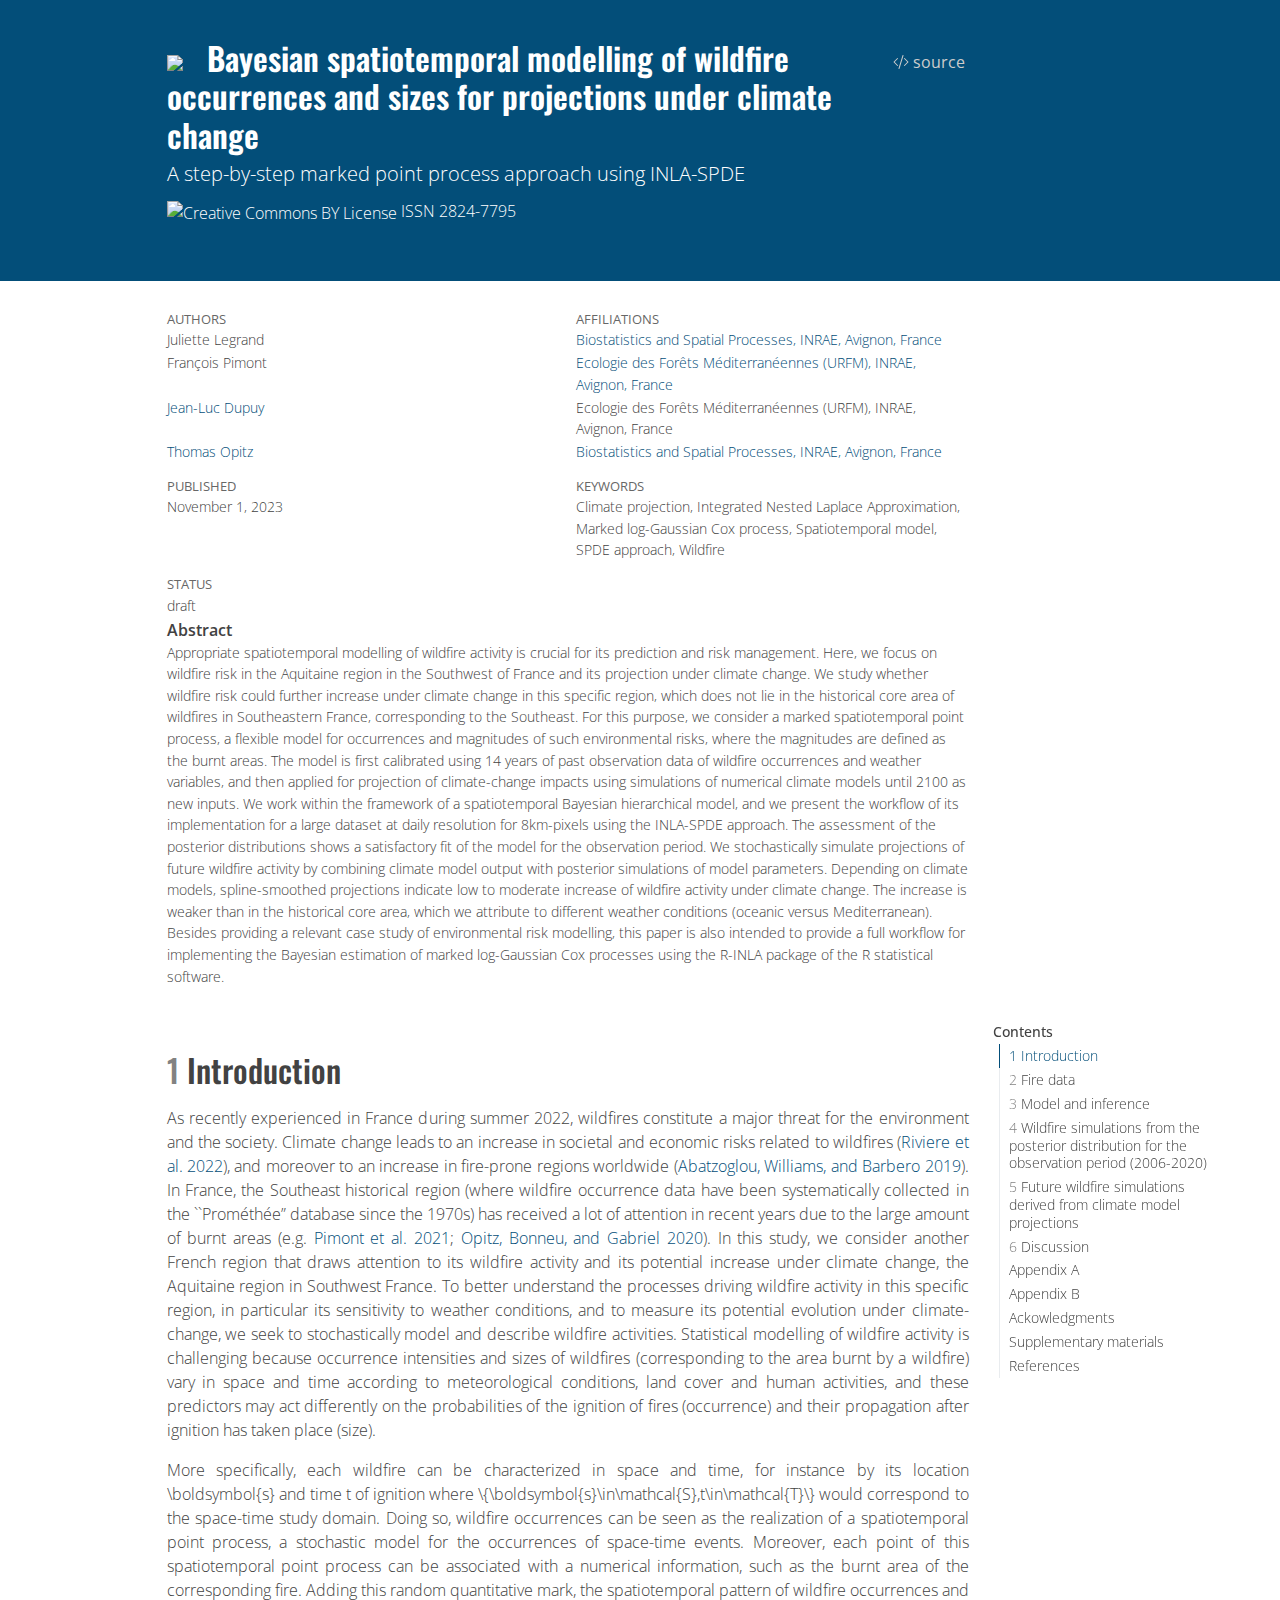
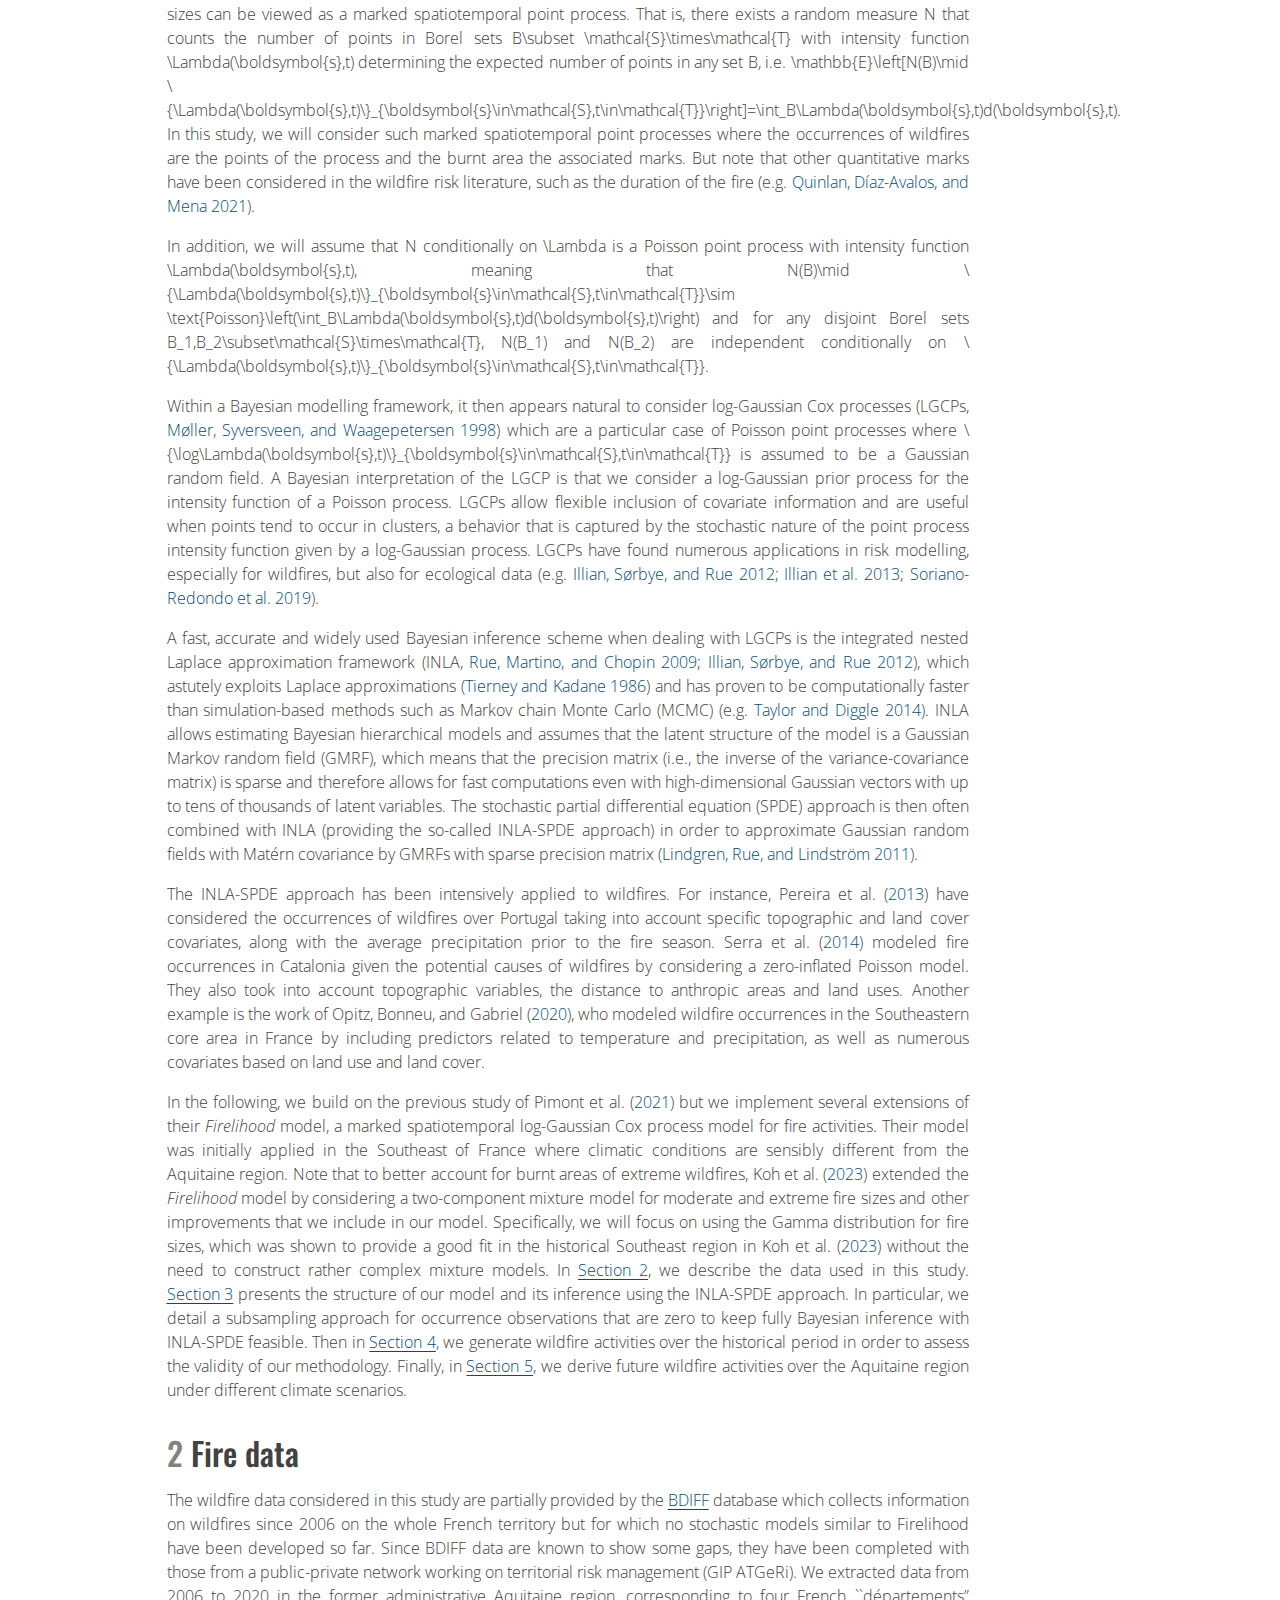
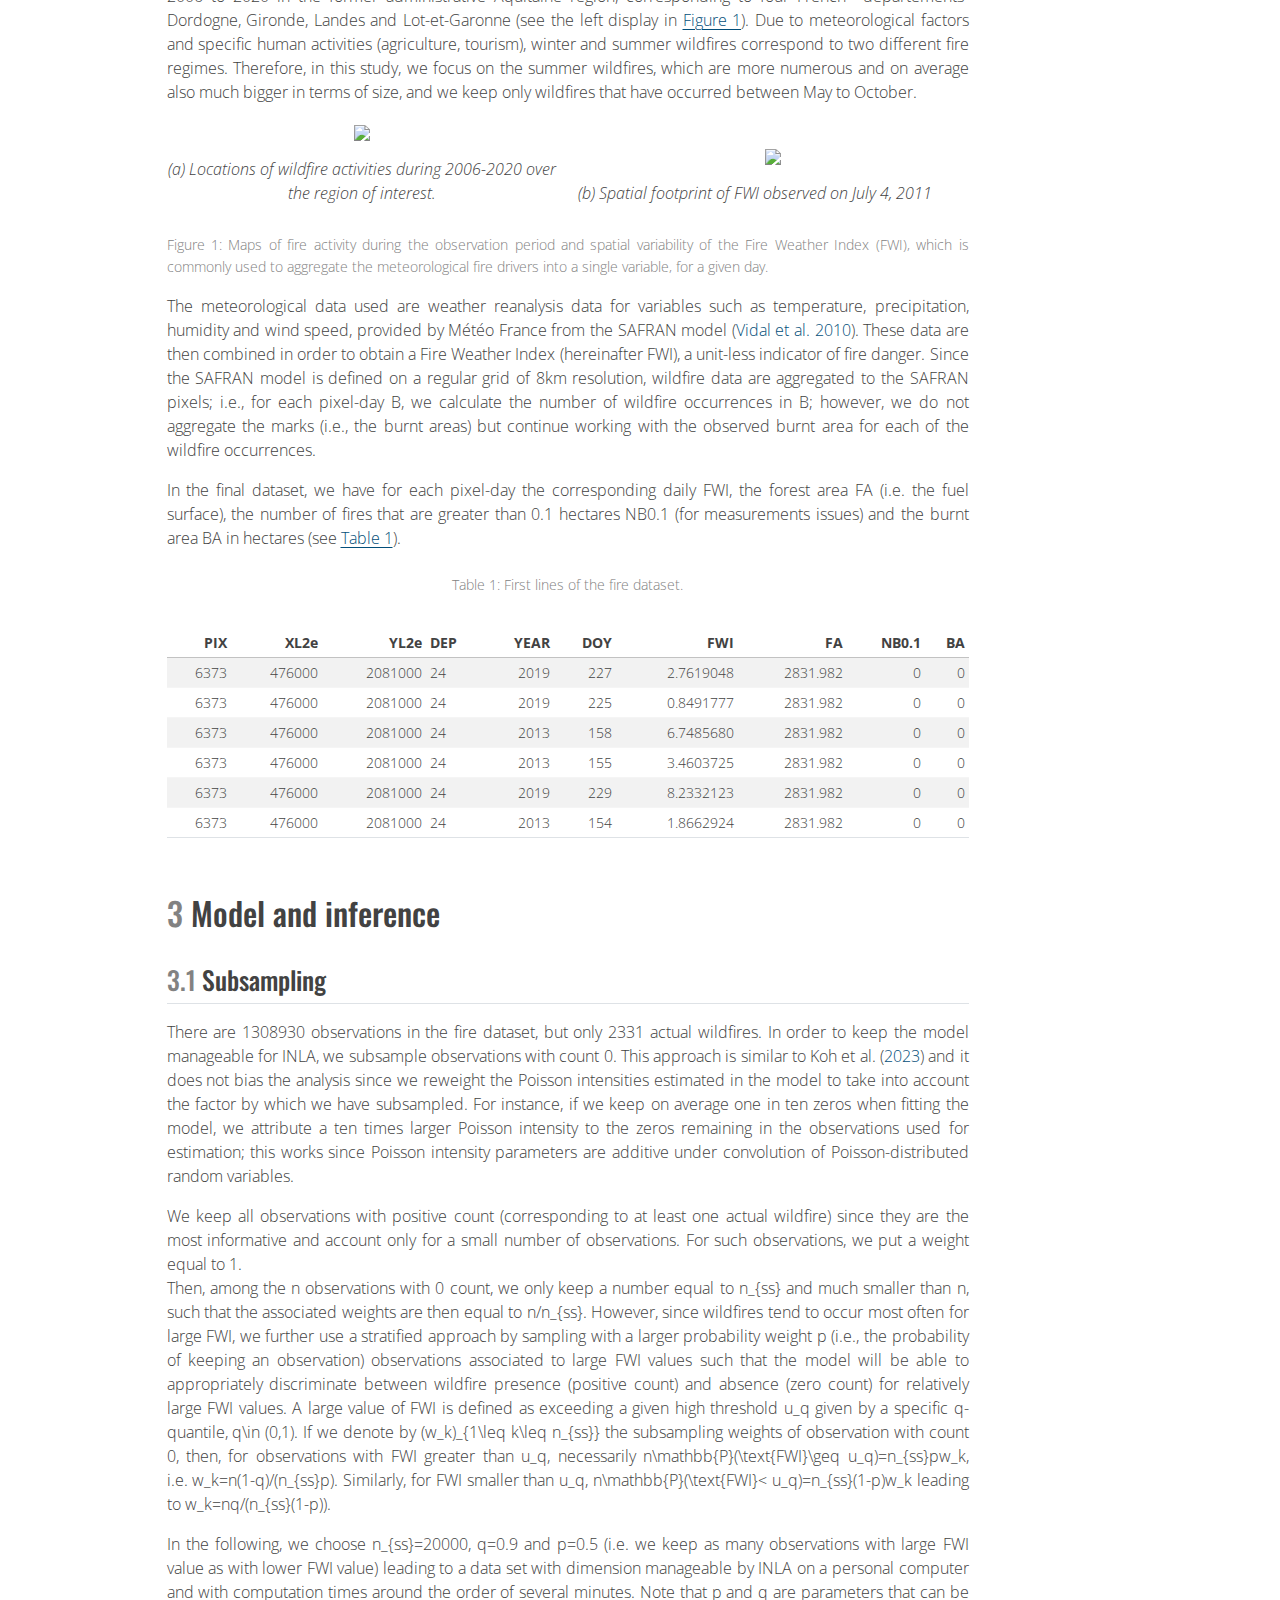
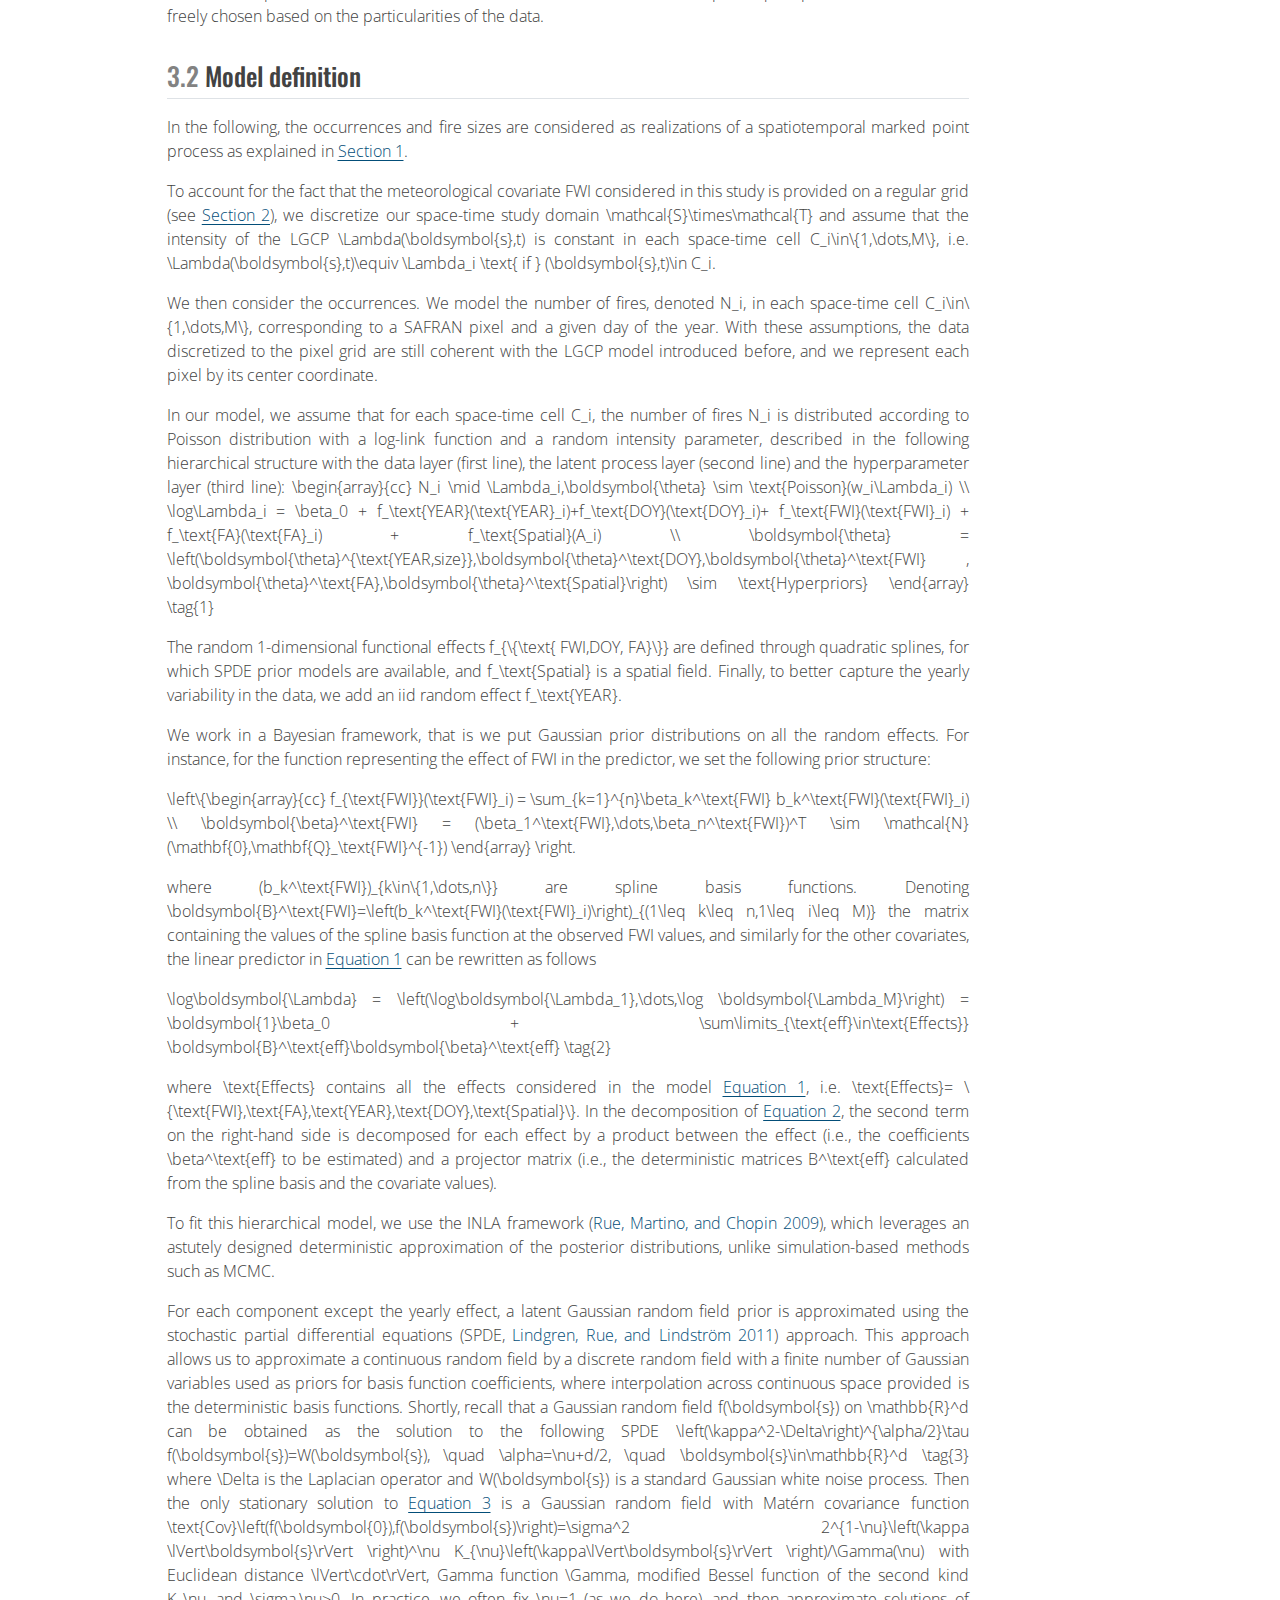
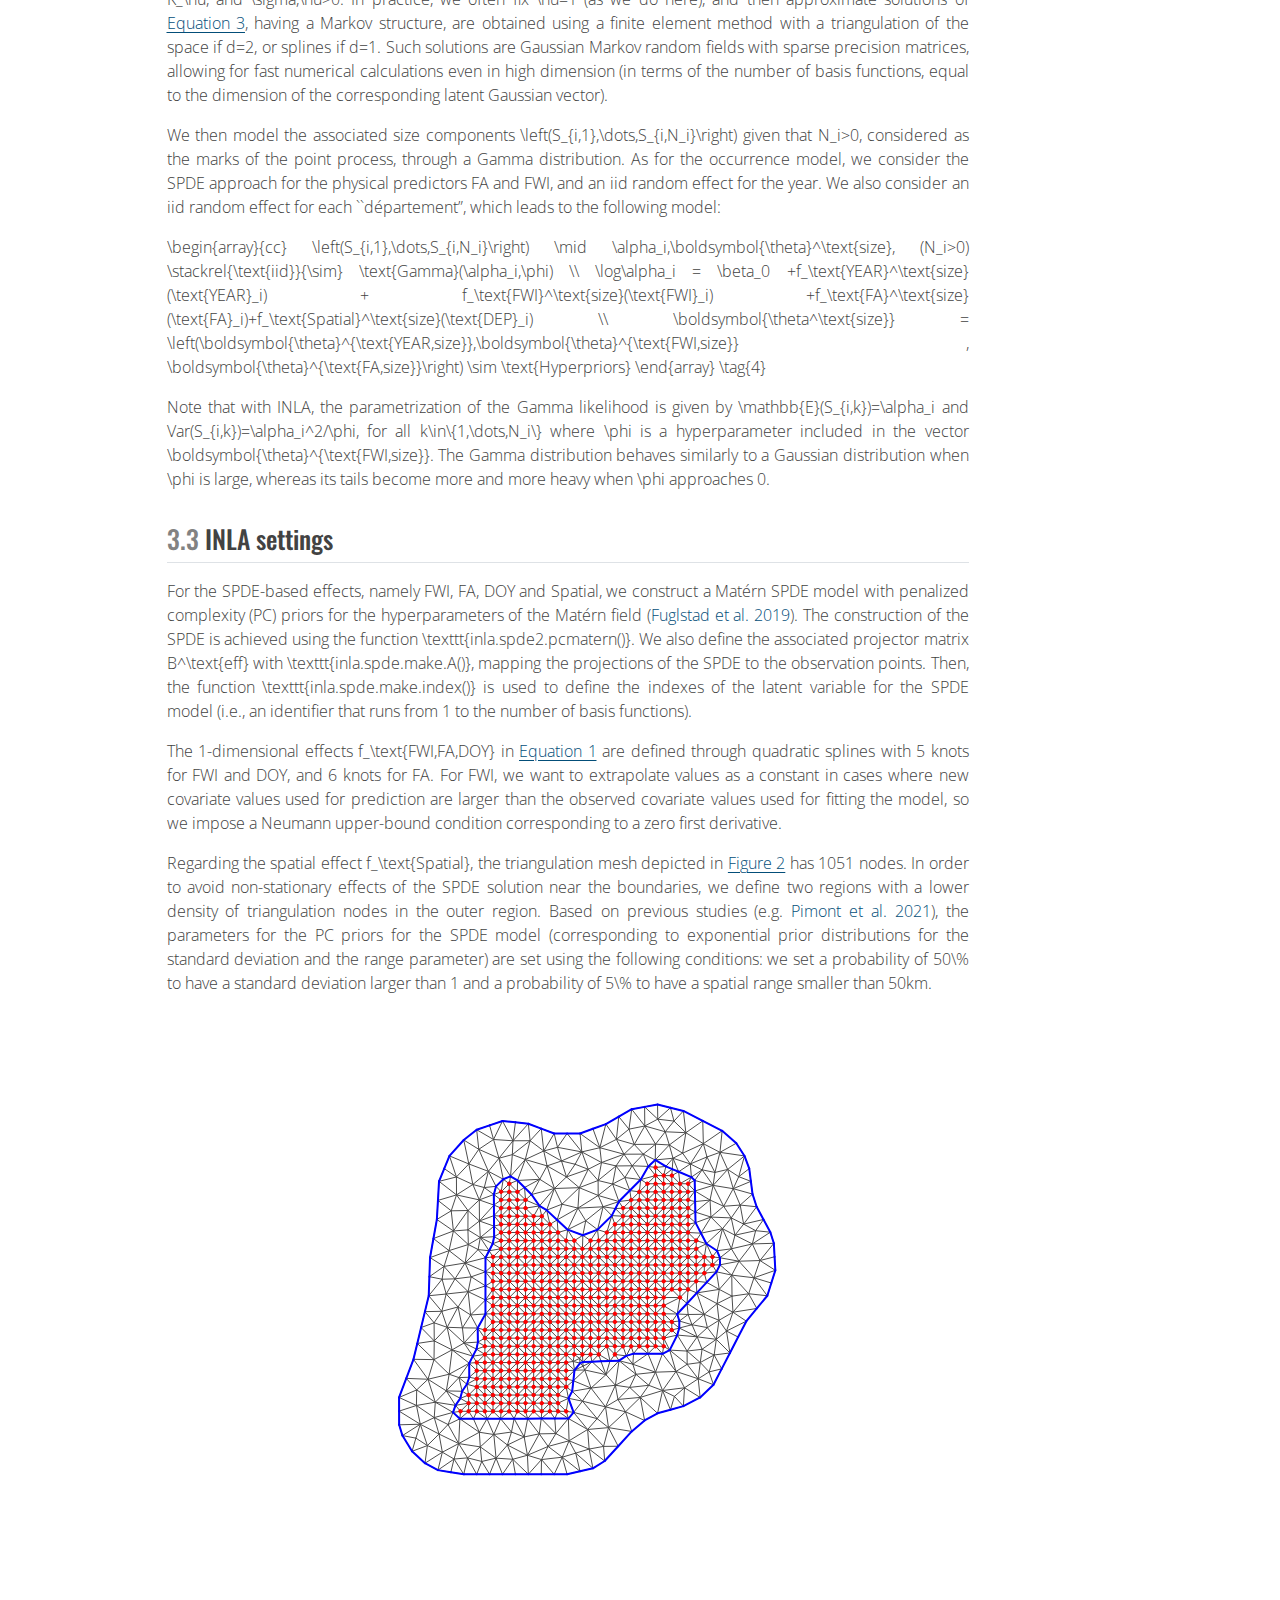
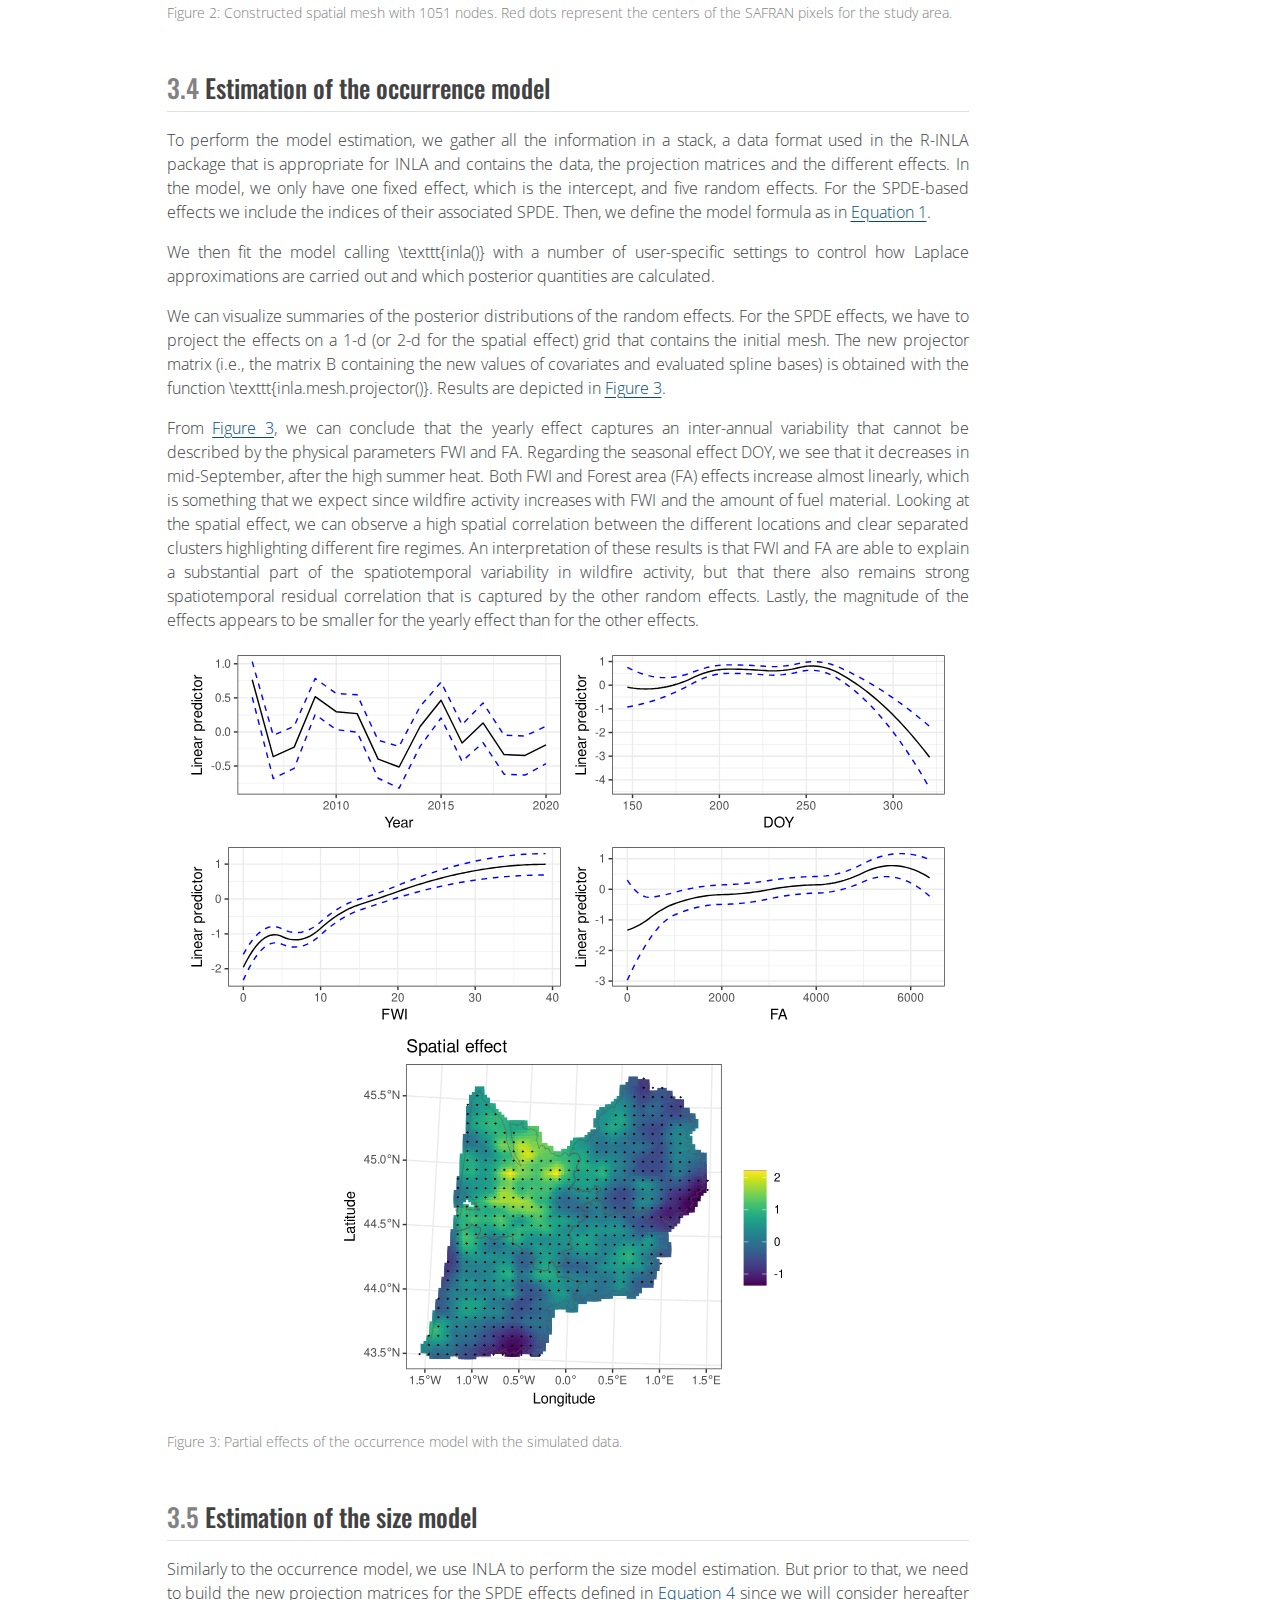
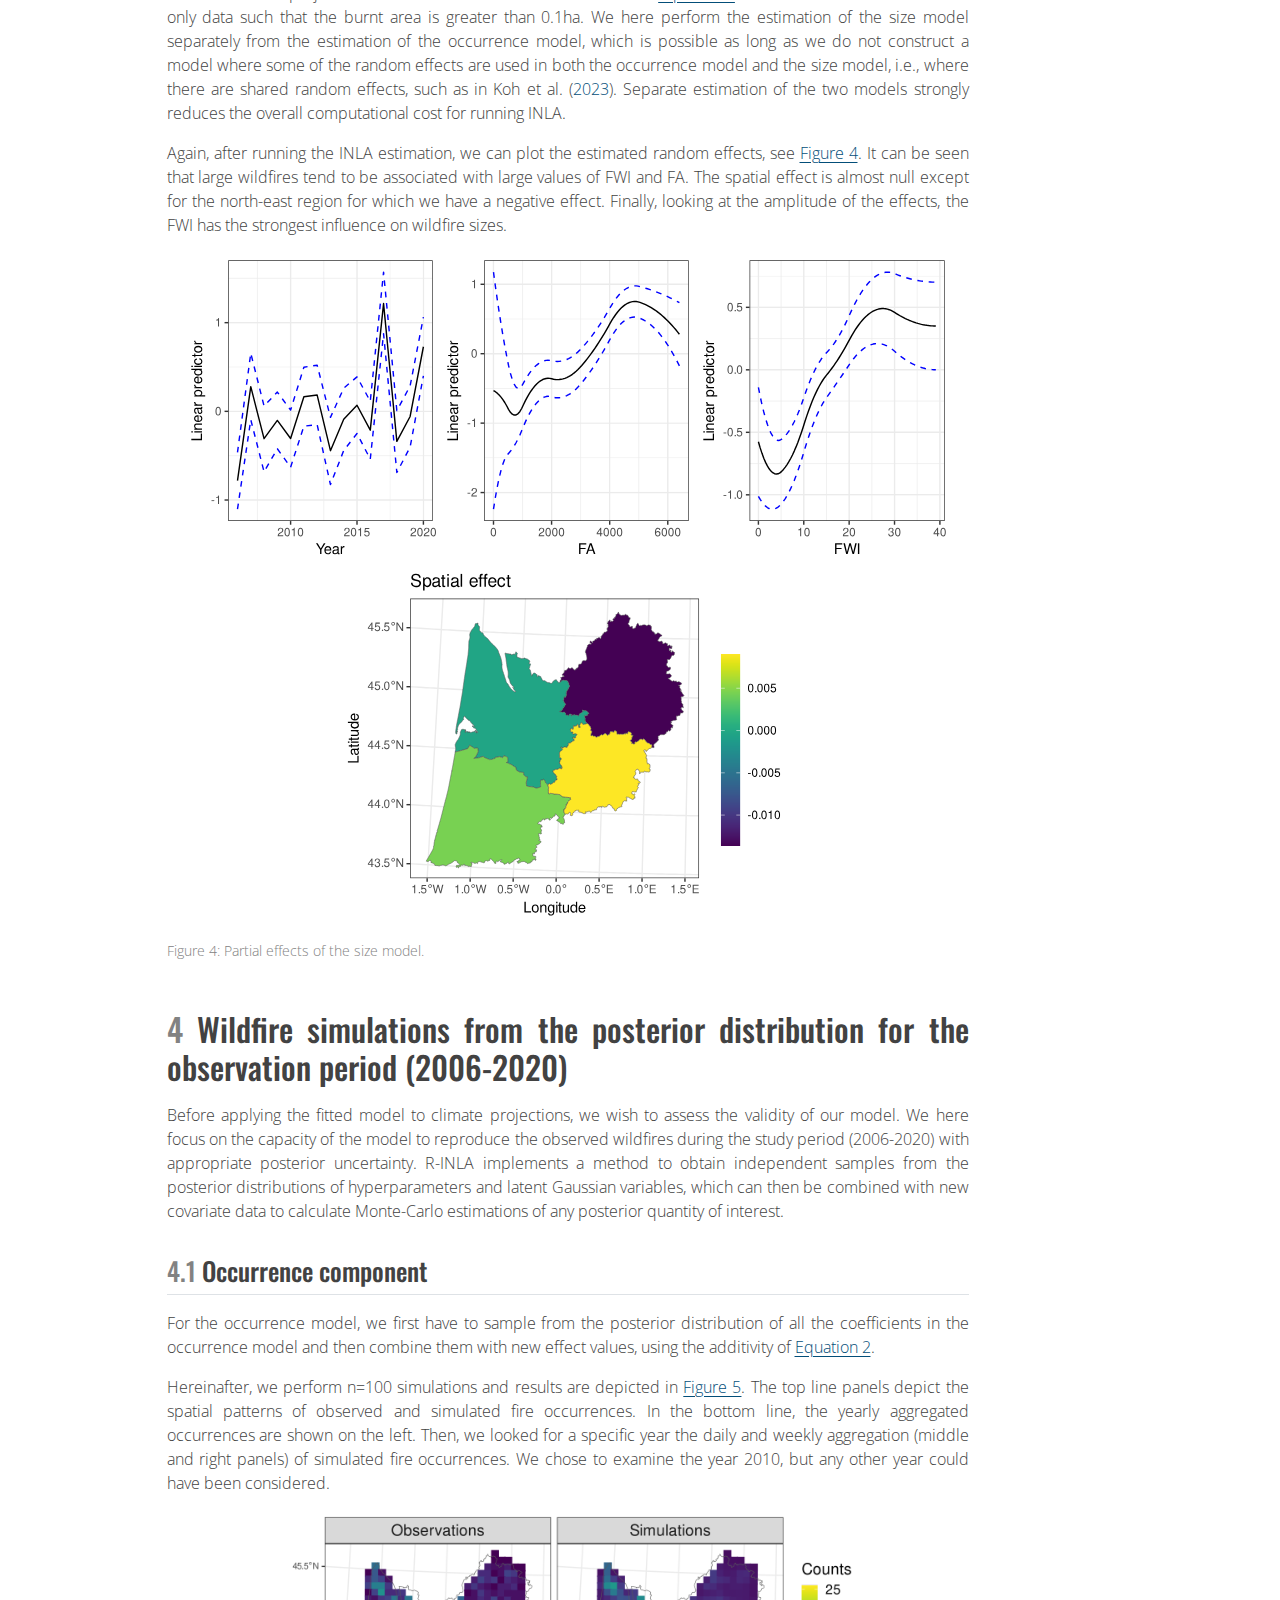
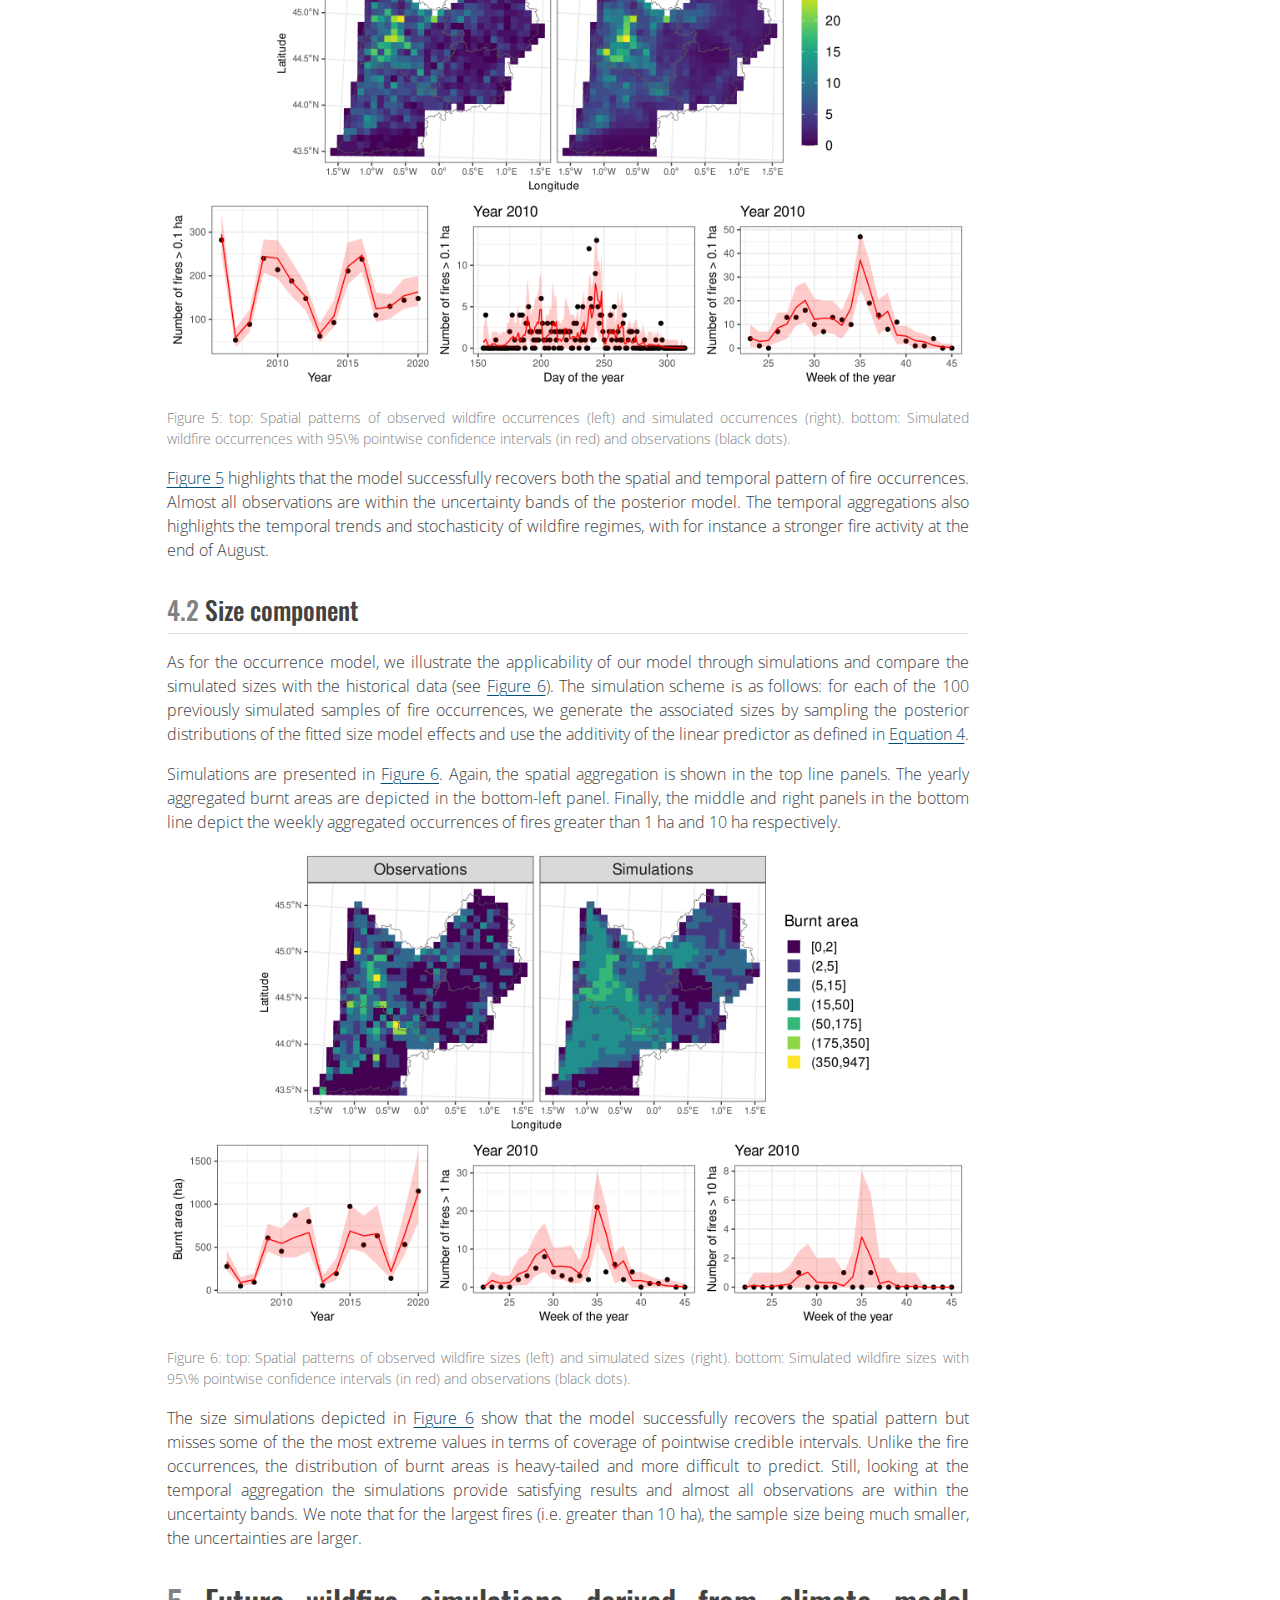
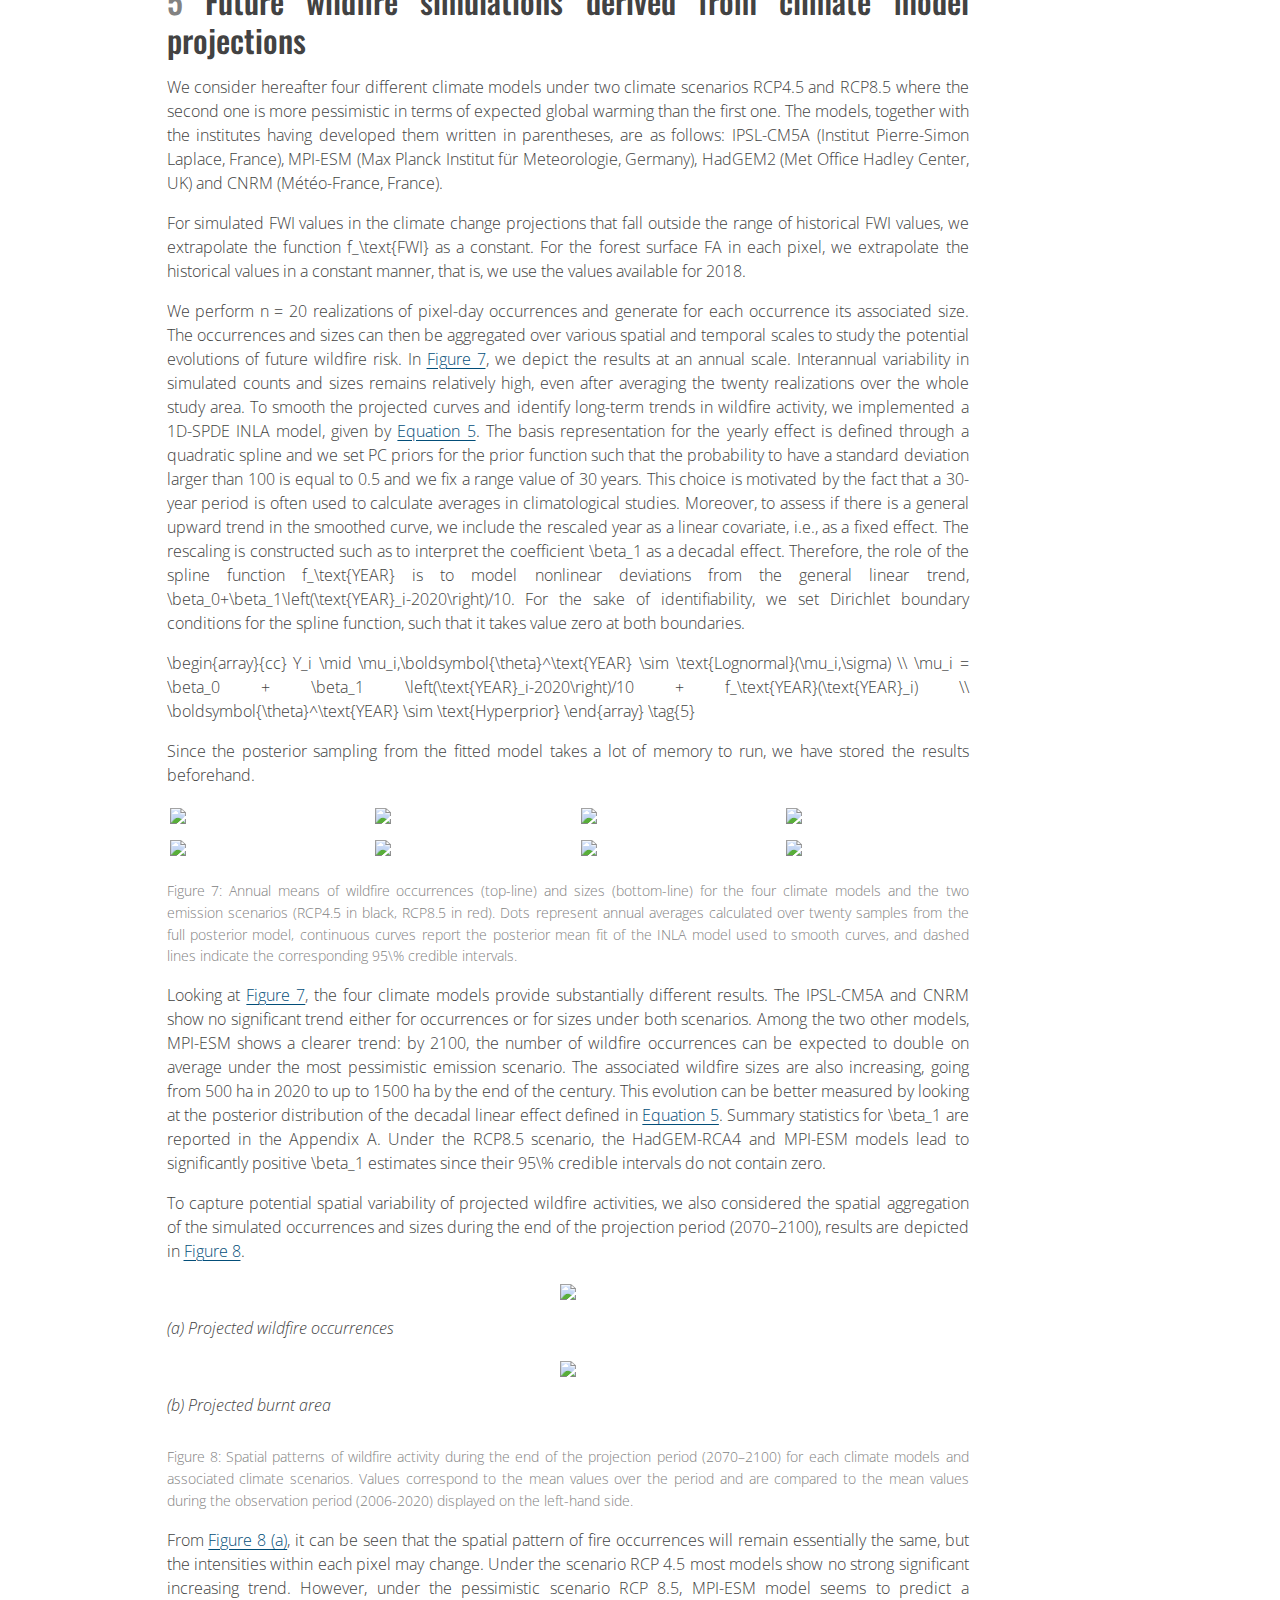
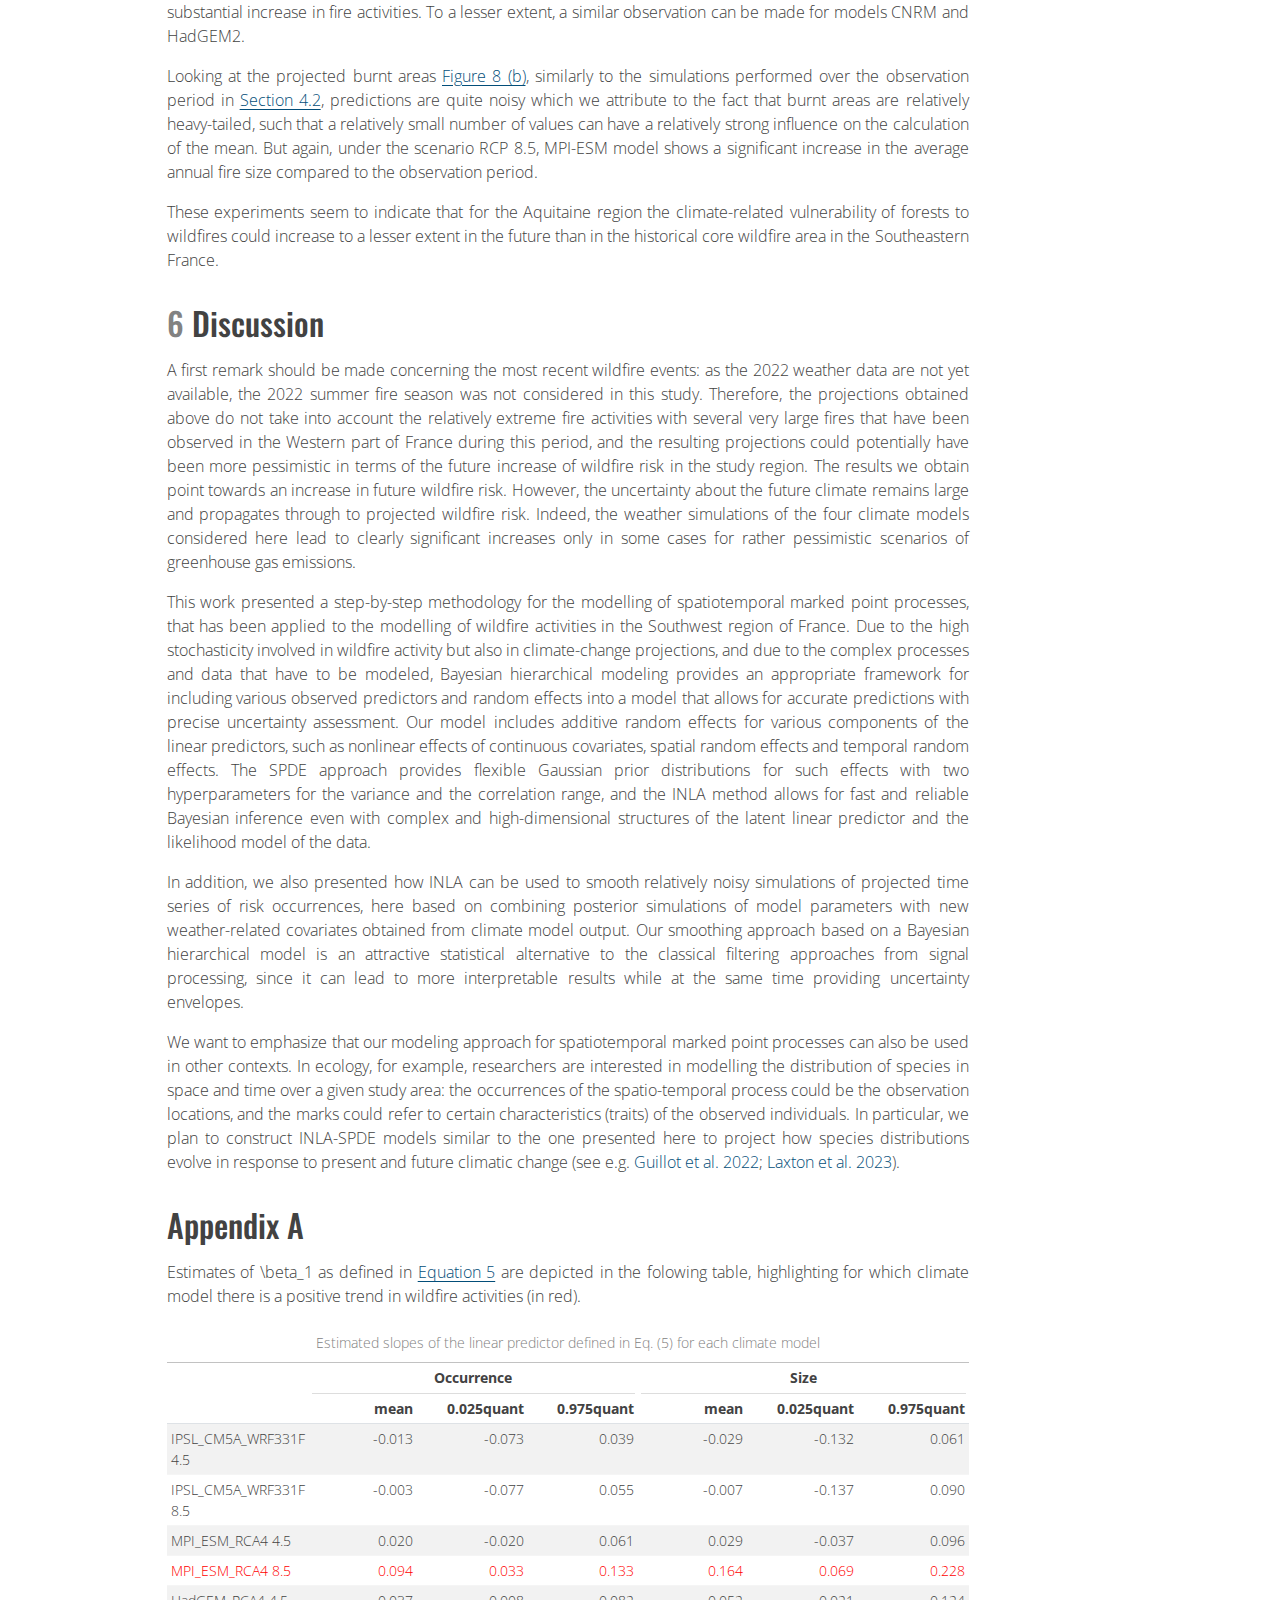
==== commit a0b8eec1: "Built site for gh-pages" ====
--- a/index.html
+++ b/index.html
@@ -535,7 +535,7 @@
 <img src="computo_figures/fig-res-occ-1.png" class="img-fluid figure-img">
 </div>
 <figcaption class="figure quarto-float-caption quarto-float-fig" id="fig-res-occ-caption-0ceaefa1-69ba-4598-a22c-09a6ac19f8ca">
-Figure&nbsp;5: top: Spatial patterns of observed wildfire occurrences (left) and simulated occurrences (right). bottom: Simulated wildfire occurrences with <span class="math inline">95\\%</span> pointwise confidence intervals (in red) and observations (black dots).
+Figure&nbsp;5: top: Spatial patterns of observed wildfire occurrences (left) and simulated occurrences (right). bottom: Simulated wildfire occurrences with <span class="math inline">95\%</span> pointwise confidence intervals (in red) and observations (black dots).
 </figcaption>
 </figure>
 </div>
@@ -551,7 +551,7 @@
 <img src="computo_figures/fig-res-sizes-1.png" class="img-fluid figure-img">
 </div>
 <figcaption class="figure quarto-float-caption quarto-float-fig" id="fig-res-sizes-caption-0ceaefa1-69ba-4598-a22c-09a6ac19f8ca">
-Figure&nbsp;6: top: Spatial patterns of observed wildfire sizes (left) and simulated sizes (right). bottom: Simulated wildfire sizes with <span class="math inline">95\\%</span> pointwise confidence intervals (in red) and observations (black dots).
+Figure&nbsp;6: top: Spatial patterns of observed wildfire sizes (left) and simulated sizes (right). bottom: Simulated wildfire sizes with <span class="math inline">95\%</span> pointwise confidence intervals (in red) and observations (black dots).
 </figcaption>
 </figure>
 </div>
@@ -2191,7 +2191,7 @@
 <span id="cb2-745"><a href="#cb2-745" aria-hidden="true" tabindex="-1"></a>::: {#fig-res-occ}</span>
 <span id="cb2-746"><a href="#cb2-746" aria-hidden="true" tabindex="-1"></a><span class="al">![](computo_figures/fig-res-occ-1.png)</span></span>
 <span id="cb2-747"><a href="#cb2-747" aria-hidden="true" tabindex="-1"></a></span>
-<span id="cb2-748"><a href="#cb2-748" aria-hidden="true" tabindex="-1"></a>top: Spatial patterns of observed wildfire occurrences (left) and simulated occurrences (right). bottom: Simulated wildfire occurrences with $95<span class="sc">\\</span>%$ pointwise confidence intervals (in red) and observations (black dots).</span>
+<span id="cb2-748"><a href="#cb2-748" aria-hidden="true" tabindex="-1"></a>top: Spatial patterns of observed wildfire occurrences (left) and simulated occurrences (right). bottom: Simulated wildfire occurrences with $95\%$ pointwise confidence intervals (in red) and observations (black dots).</span>
 <span id="cb2-749"><a href="#cb2-749" aria-hidden="true" tabindex="-1"></a>::: </span>
 <span id="cb2-750"><a href="#cb2-750" aria-hidden="true" tabindex="-1"></a></span>
 <span id="cb2-751"><a href="#cb2-751" aria-hidden="true" tabindex="-1"></a>@fig-res-occ highlights that the model successfully recovers both the spatial and temporal pattern of fire occurrences. Almost all observations are within the uncertainty bands of the posterior model. The temporal aggregations also highlights the temporal trends and stochasticity of wildfire regimes, with for instance a stronger fire activity at the end of August.</span>
@@ -2413,7 +2413,7 @@
 <span id="cb2-967"><a href="#cb2-967" aria-hidden="true" tabindex="-1"></a>::: {#fig-res-sizes}</span>
 <span id="cb2-968"><a href="#cb2-968" aria-hidden="true" tabindex="-1"></a><span class="al">![](computo_figures/fig-res-sizes-1.png)</span></span>
 <span id="cb2-969"><a href="#cb2-969" aria-hidden="true" tabindex="-1"></a></span>
-<span id="cb2-970"><a href="#cb2-970" aria-hidden="true" tabindex="-1"></a>top: Spatial patterns of observed wildfire sizes (left) and simulated sizes (right). bottom: Simulated wildfire sizes with $95<span class="sc">\\</span>%$ pointwise confidence intervals (in red) and observations (black dots).</span>
+<span id="cb2-970"><a href="#cb2-970" aria-hidden="true" tabindex="-1"></a>top: Spatial patterns of observed wildfire sizes (left) and simulated sizes (right). bottom: Simulated wildfire sizes with $95\%$ pointwise confidence intervals (in red) and observations (black dots).</span>
 <span id="cb2-971"><a href="#cb2-971" aria-hidden="true" tabindex="-1"></a>::: </span>
 <span id="cb2-972"><a href="#cb2-972" aria-hidden="true" tabindex="-1"></a></span>
 <span id="cb2-973"><a href="#cb2-973" aria-hidden="true" tabindex="-1"></a></span>
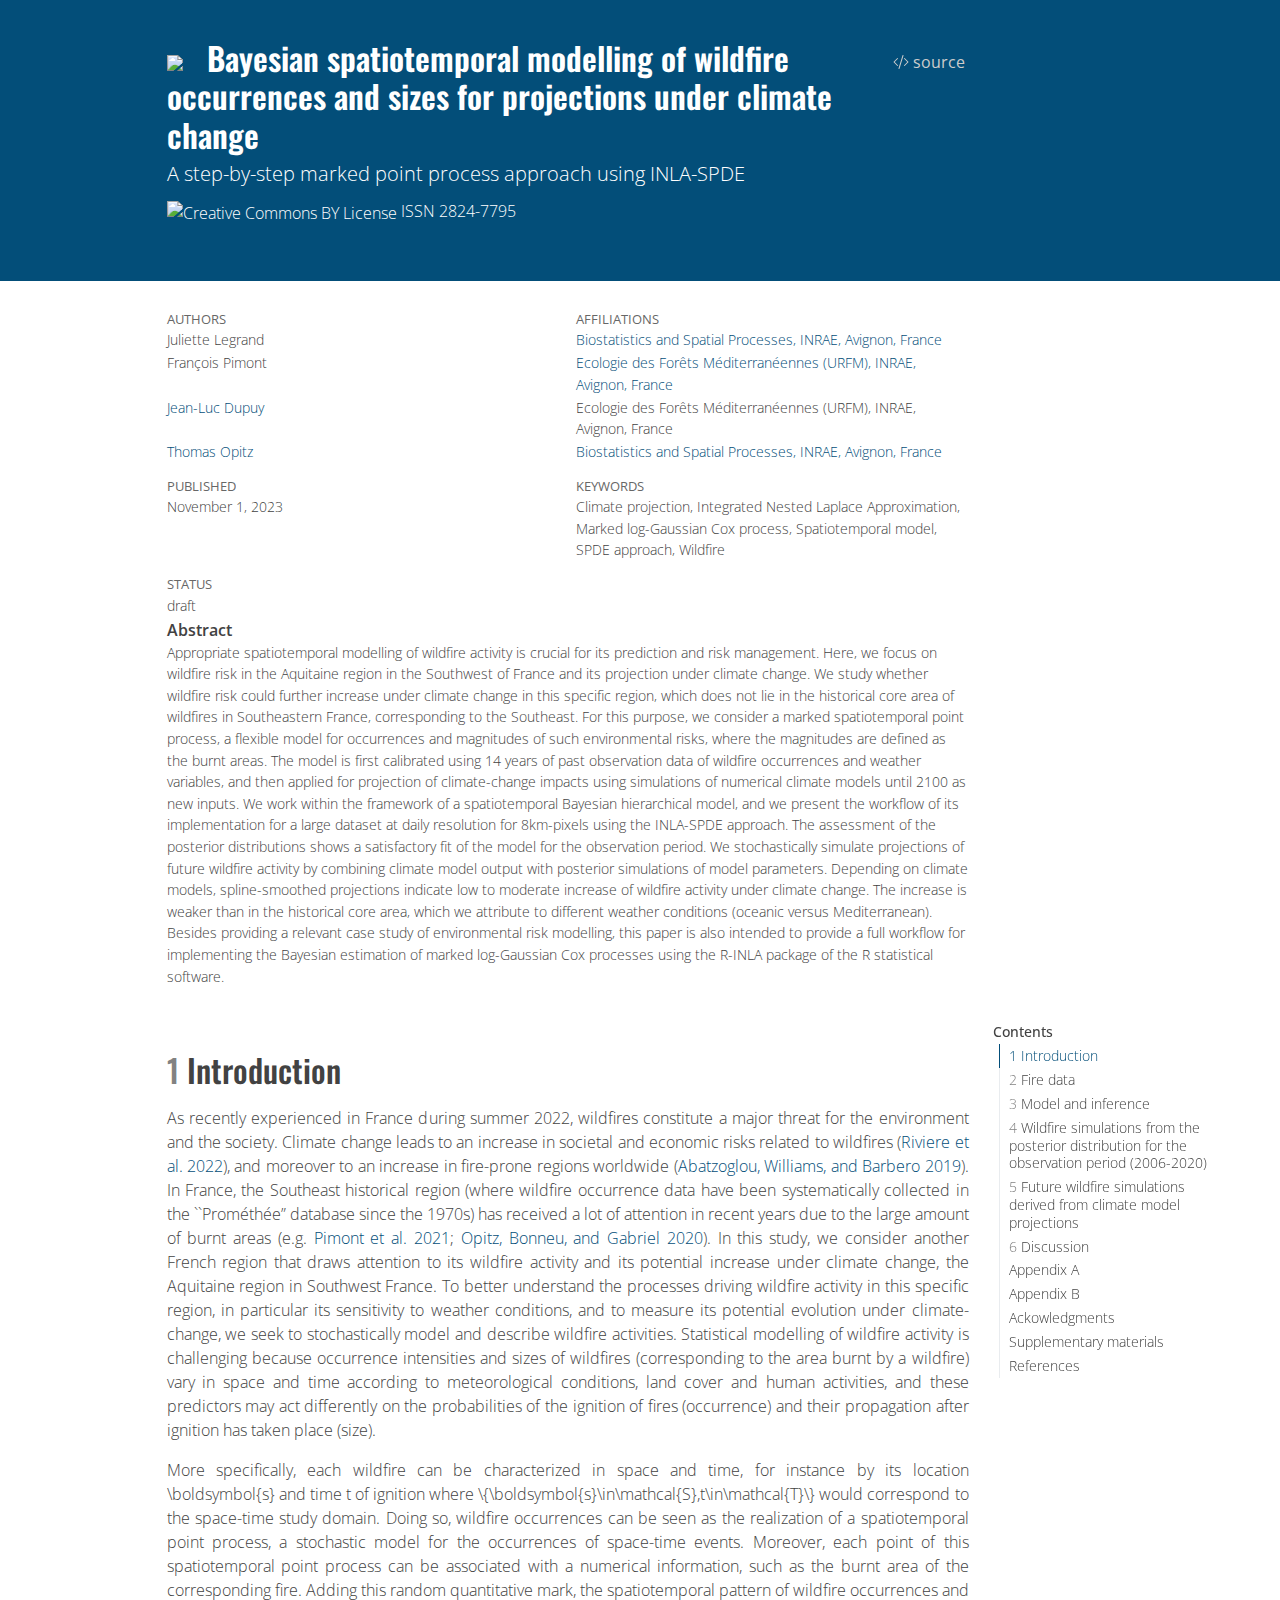
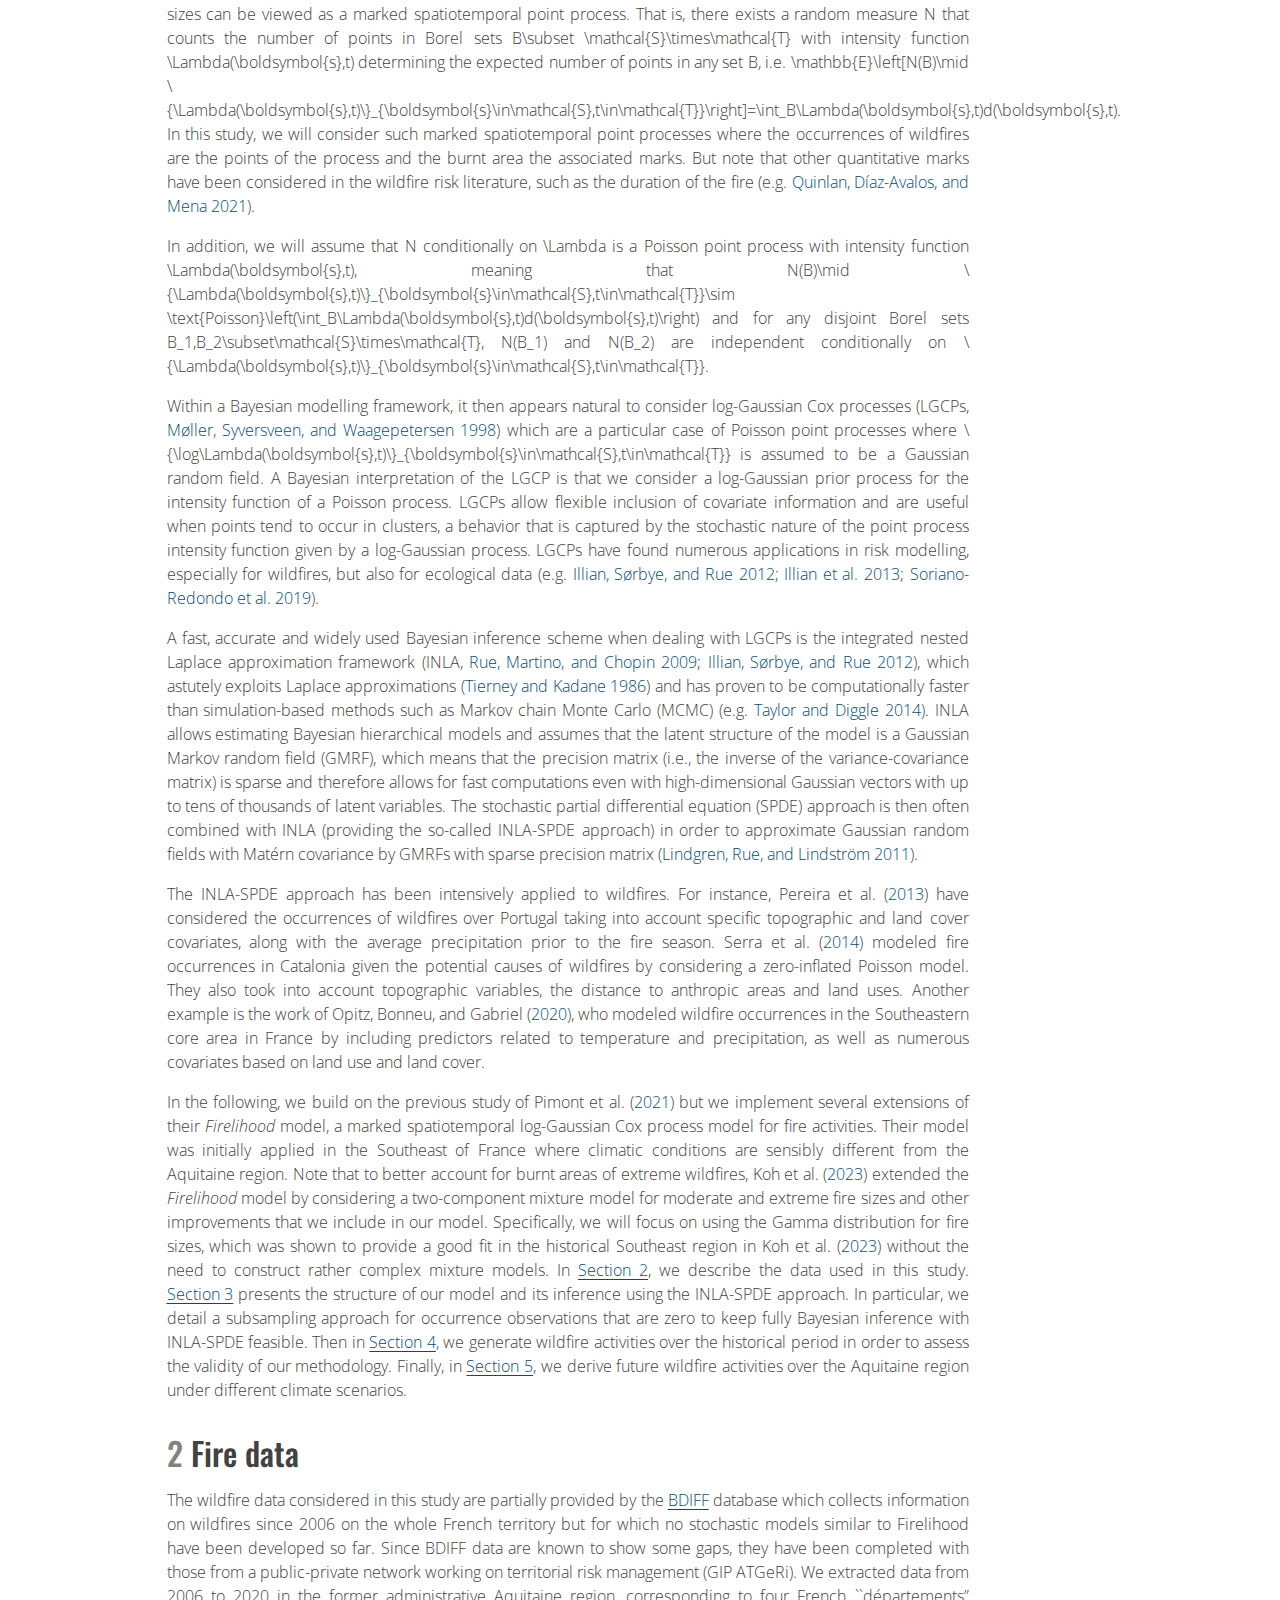
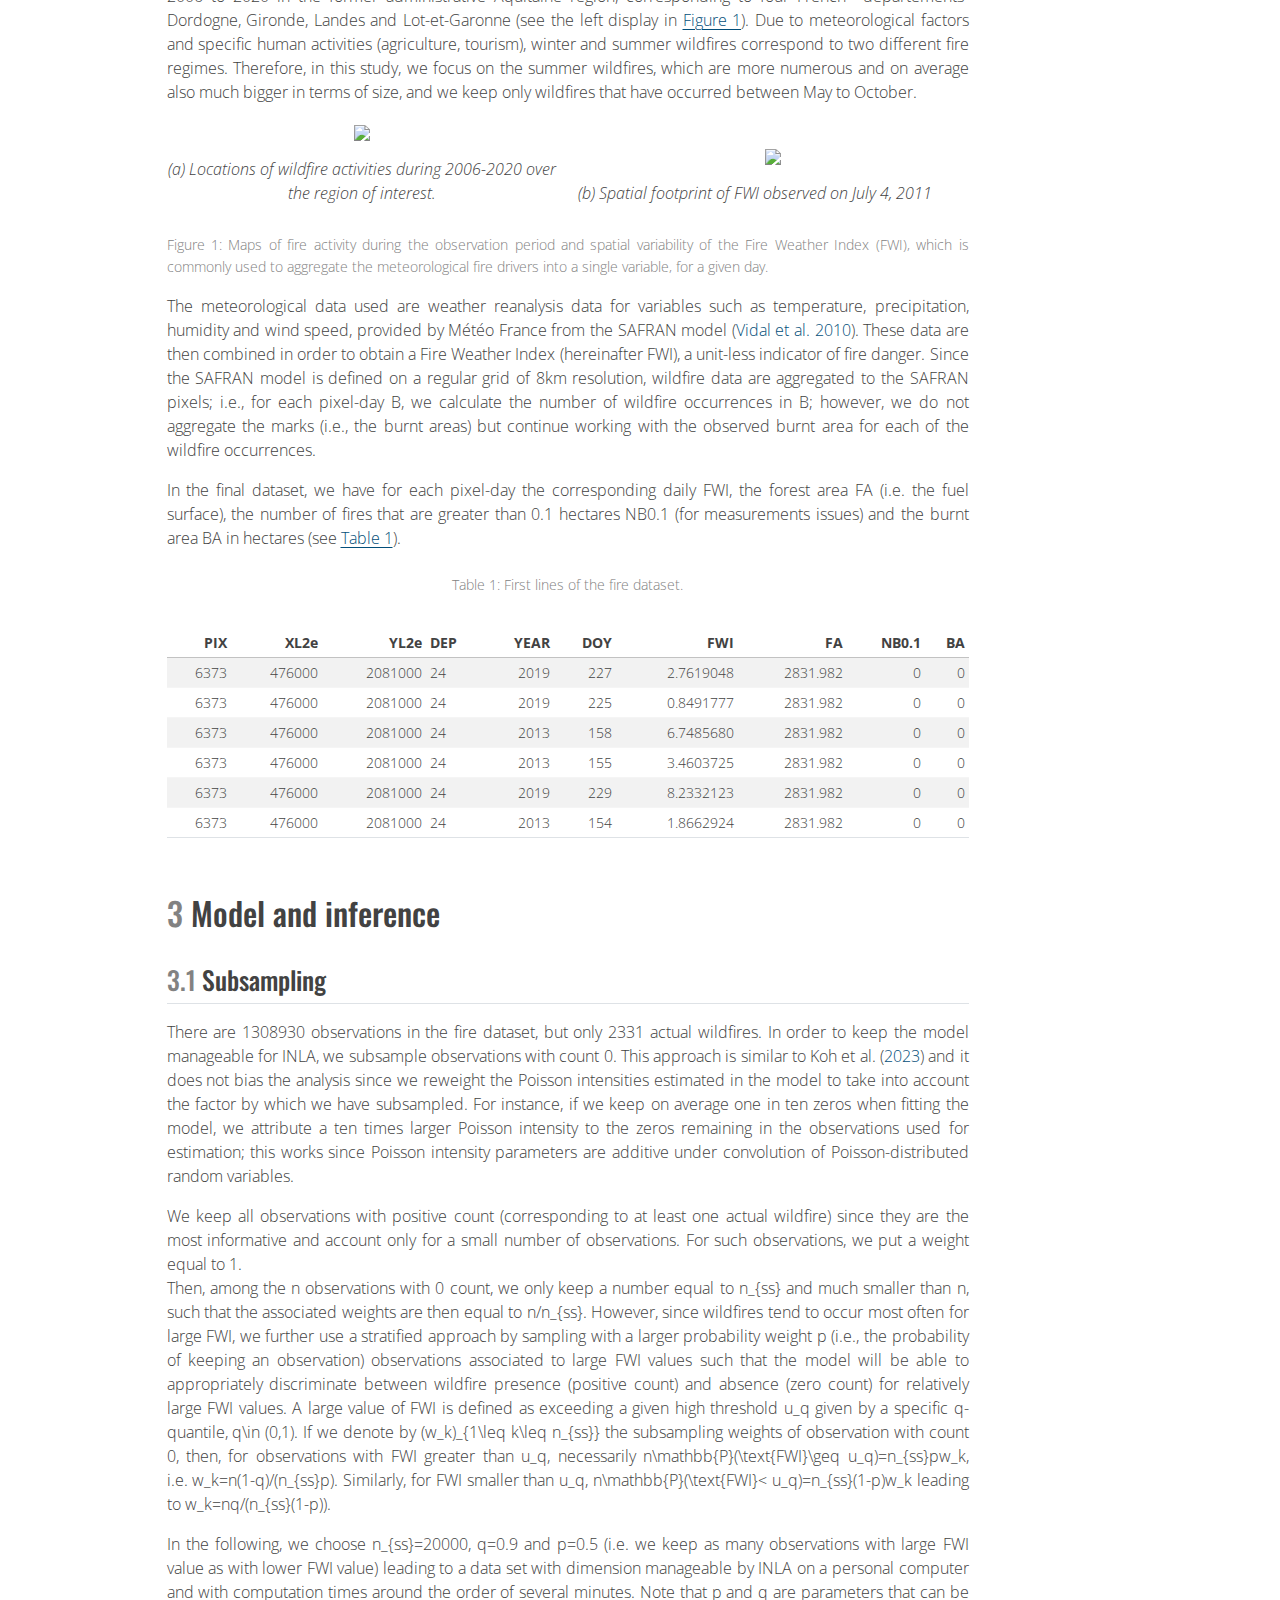
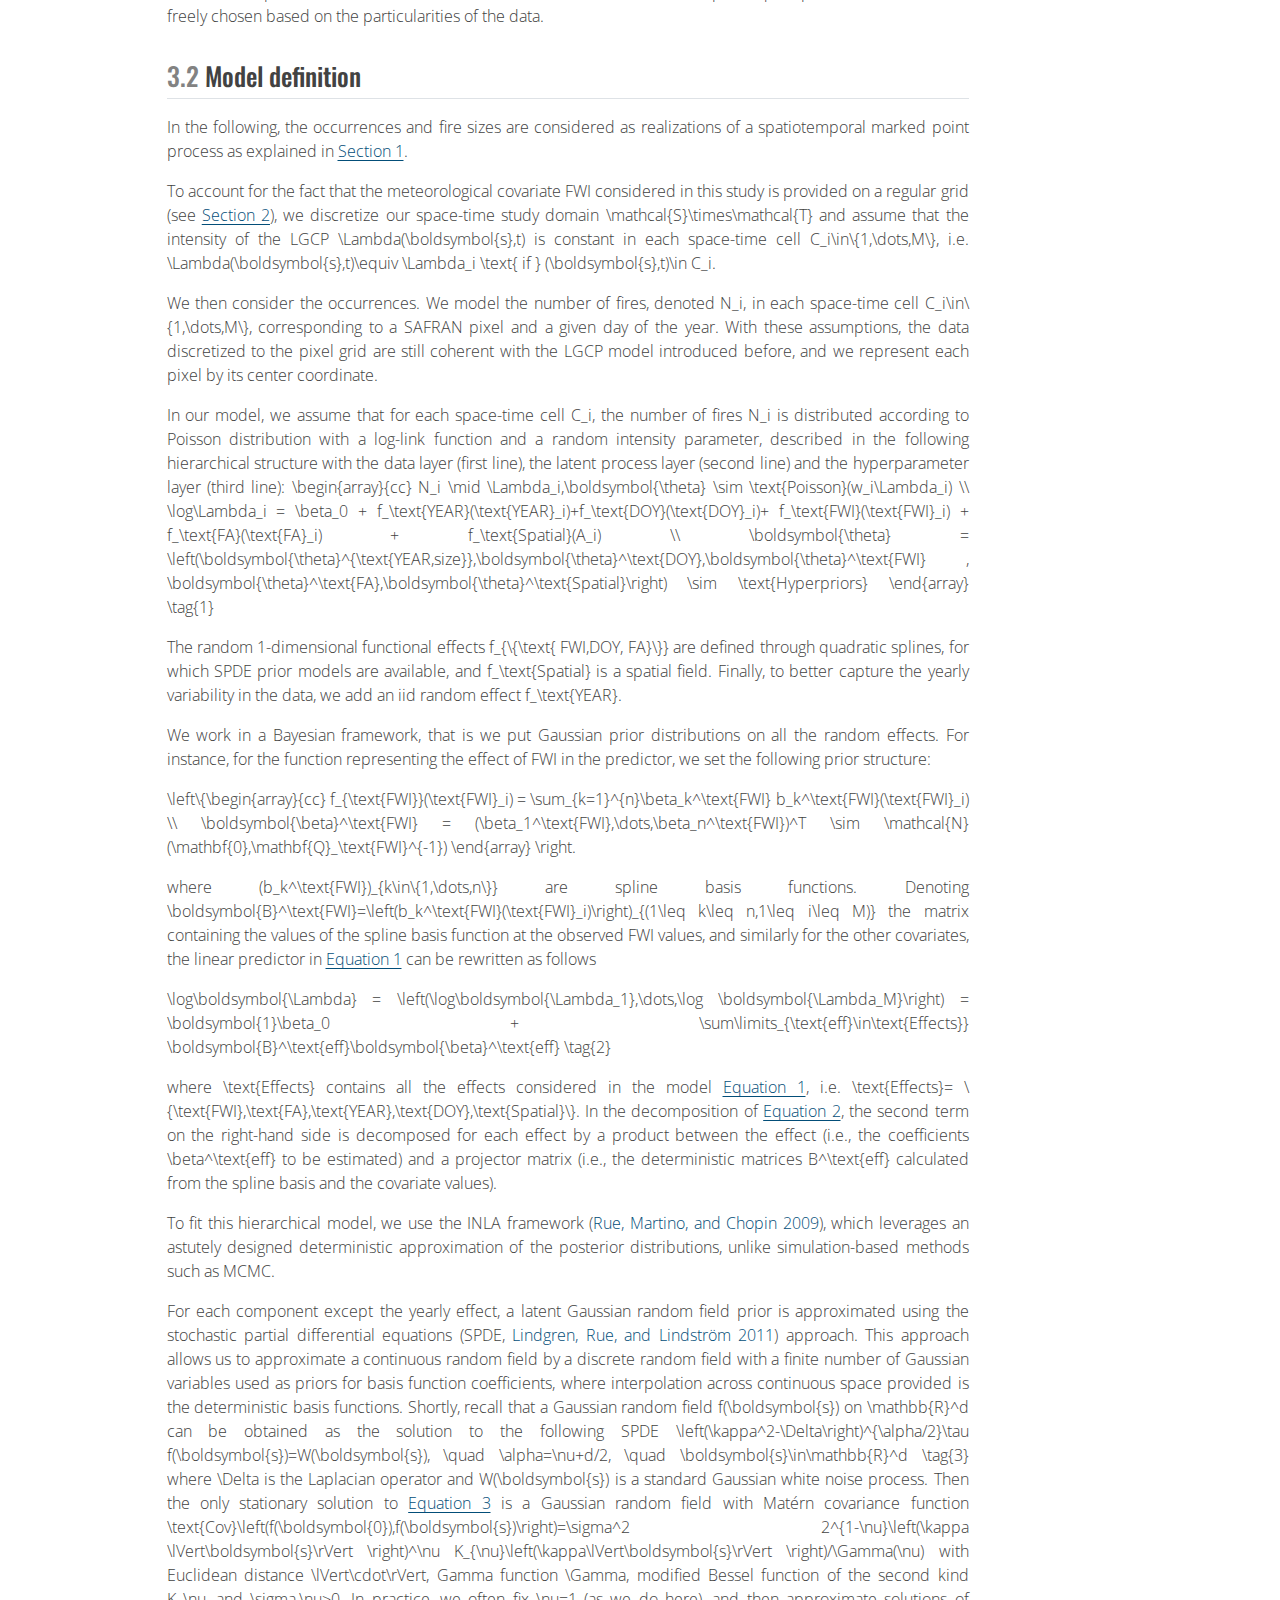
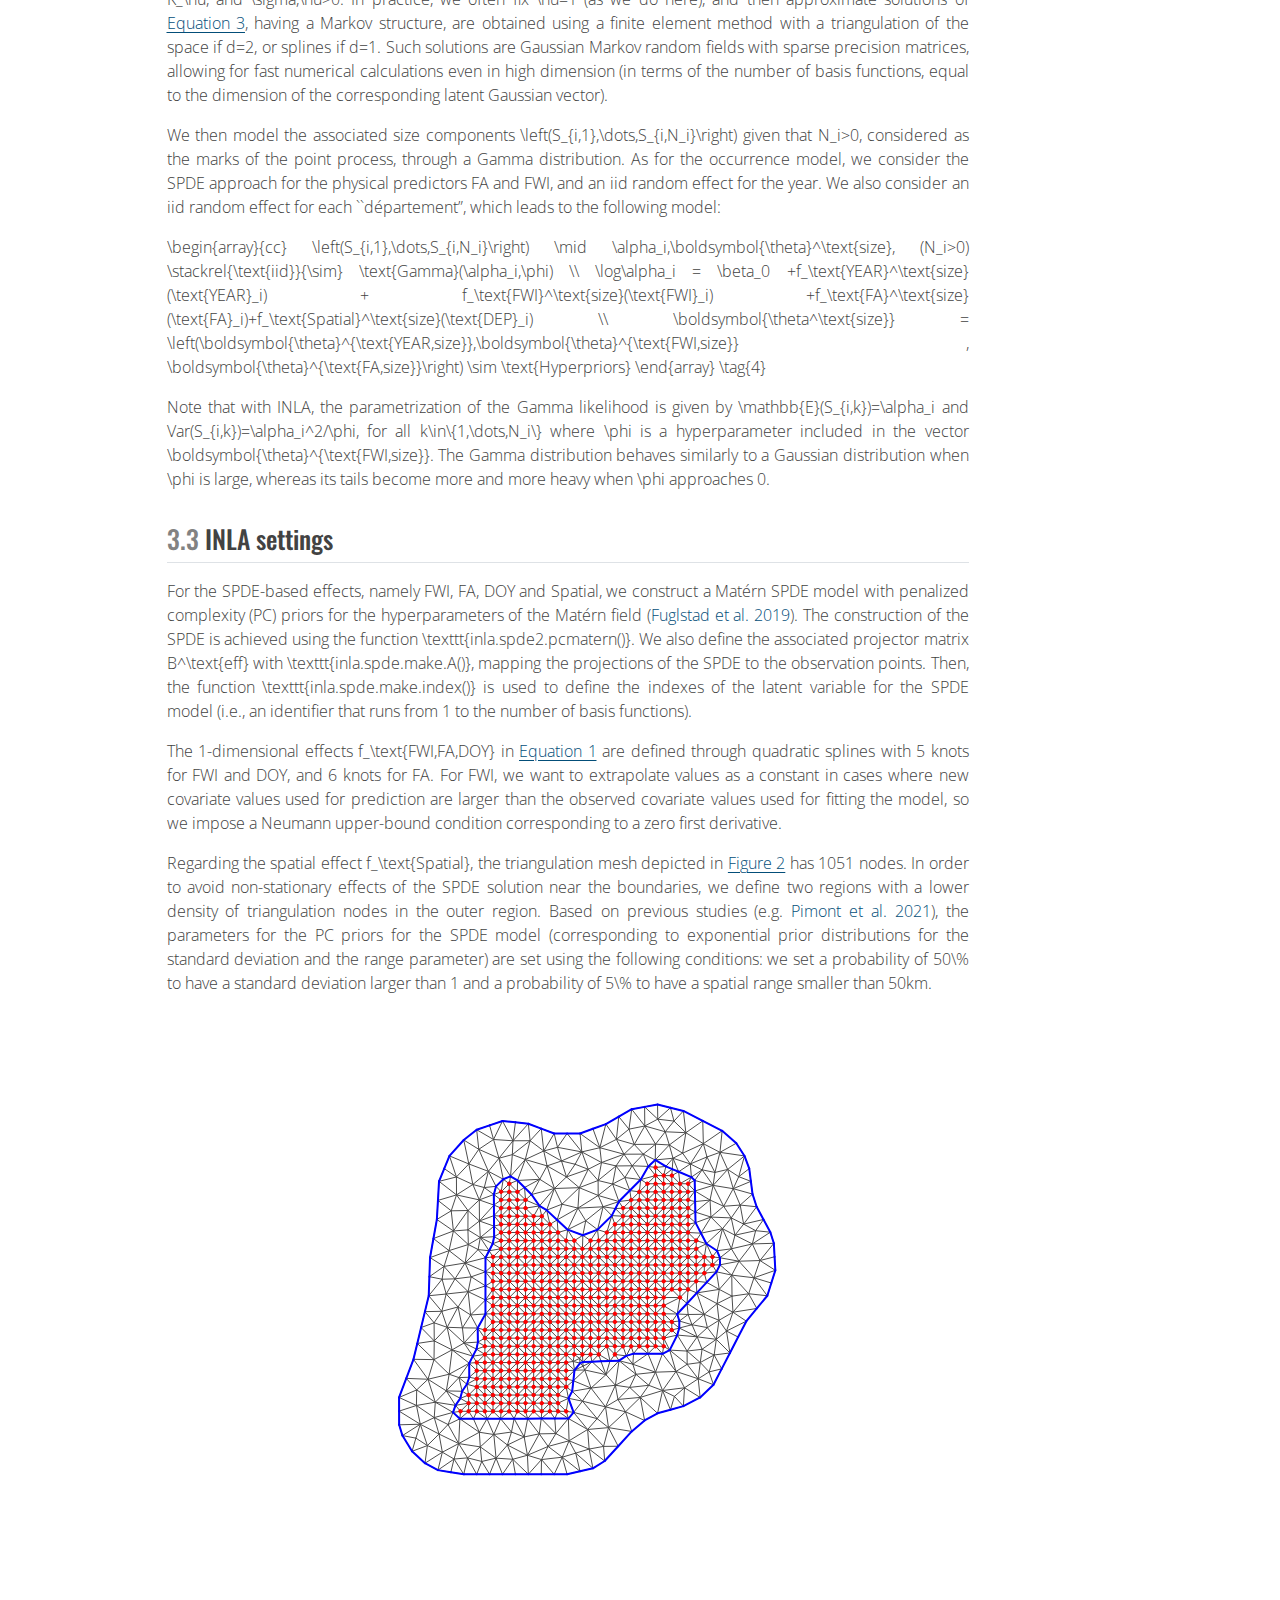
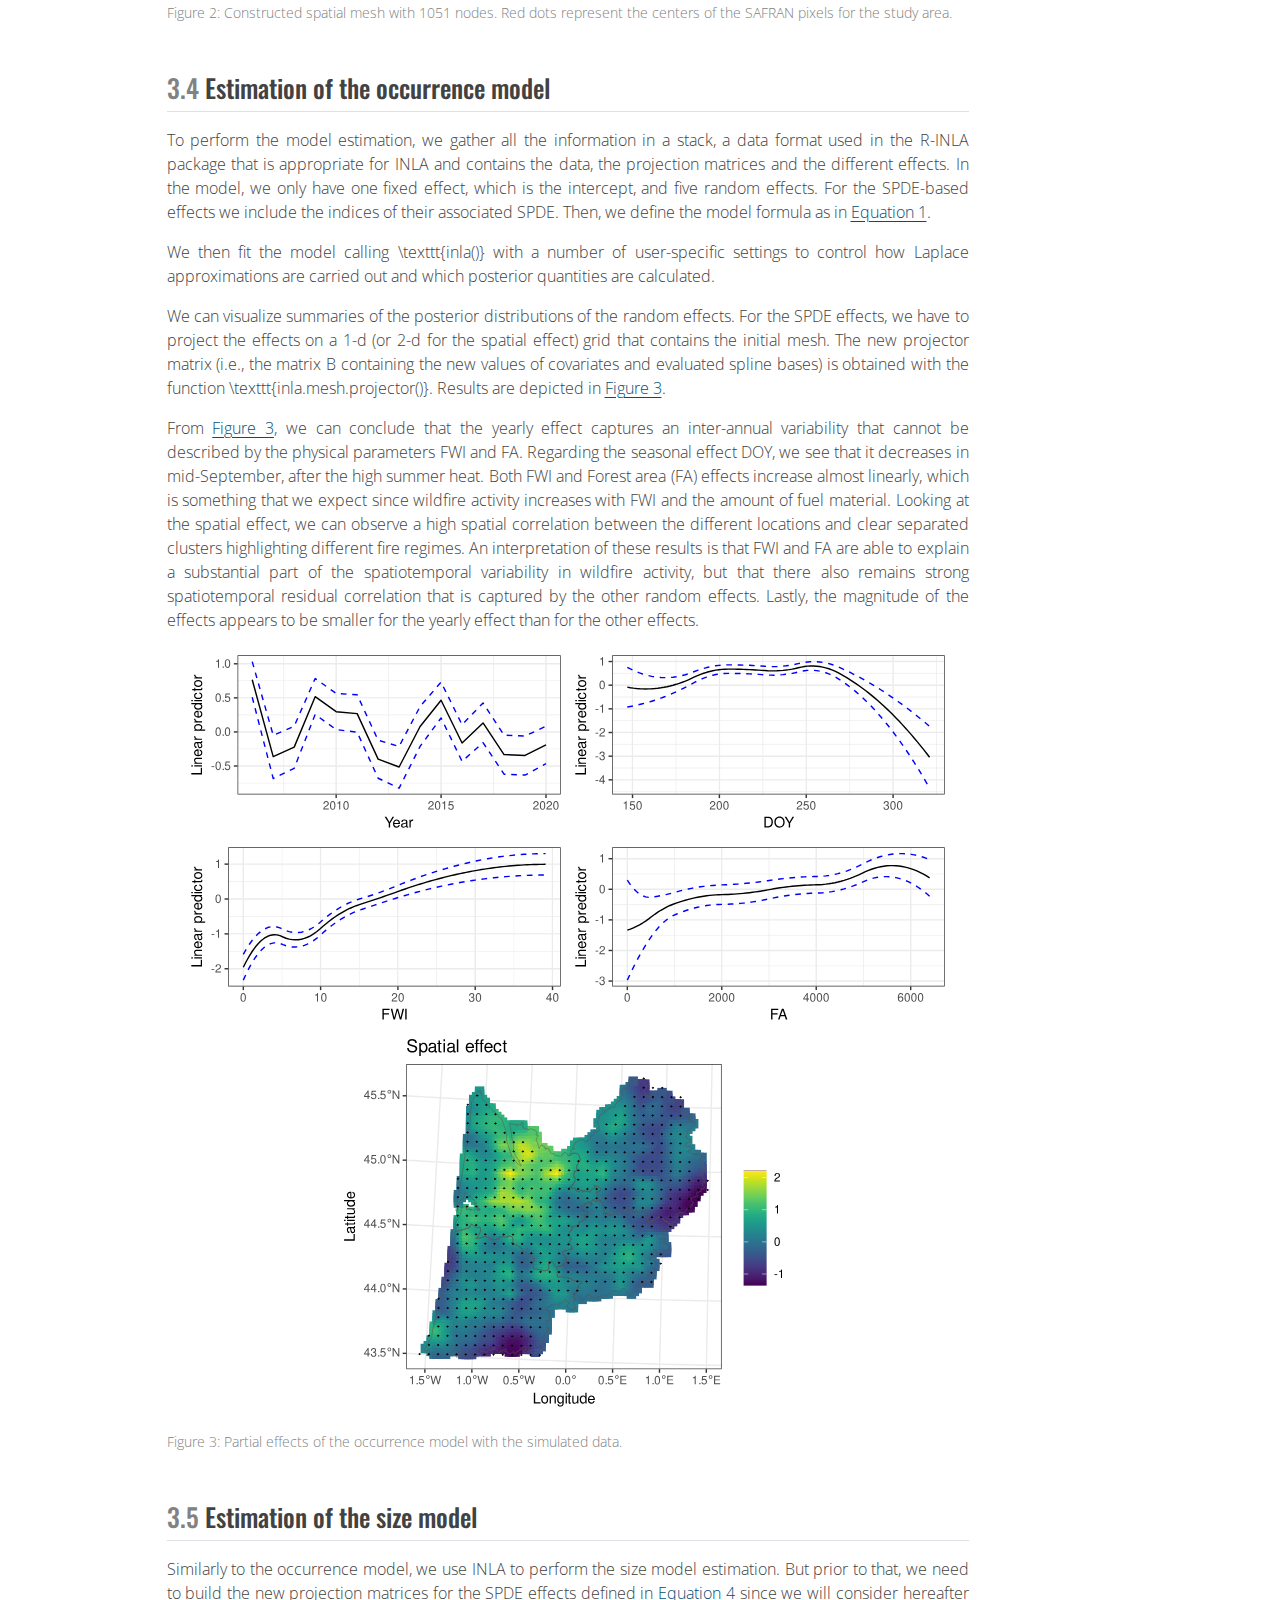
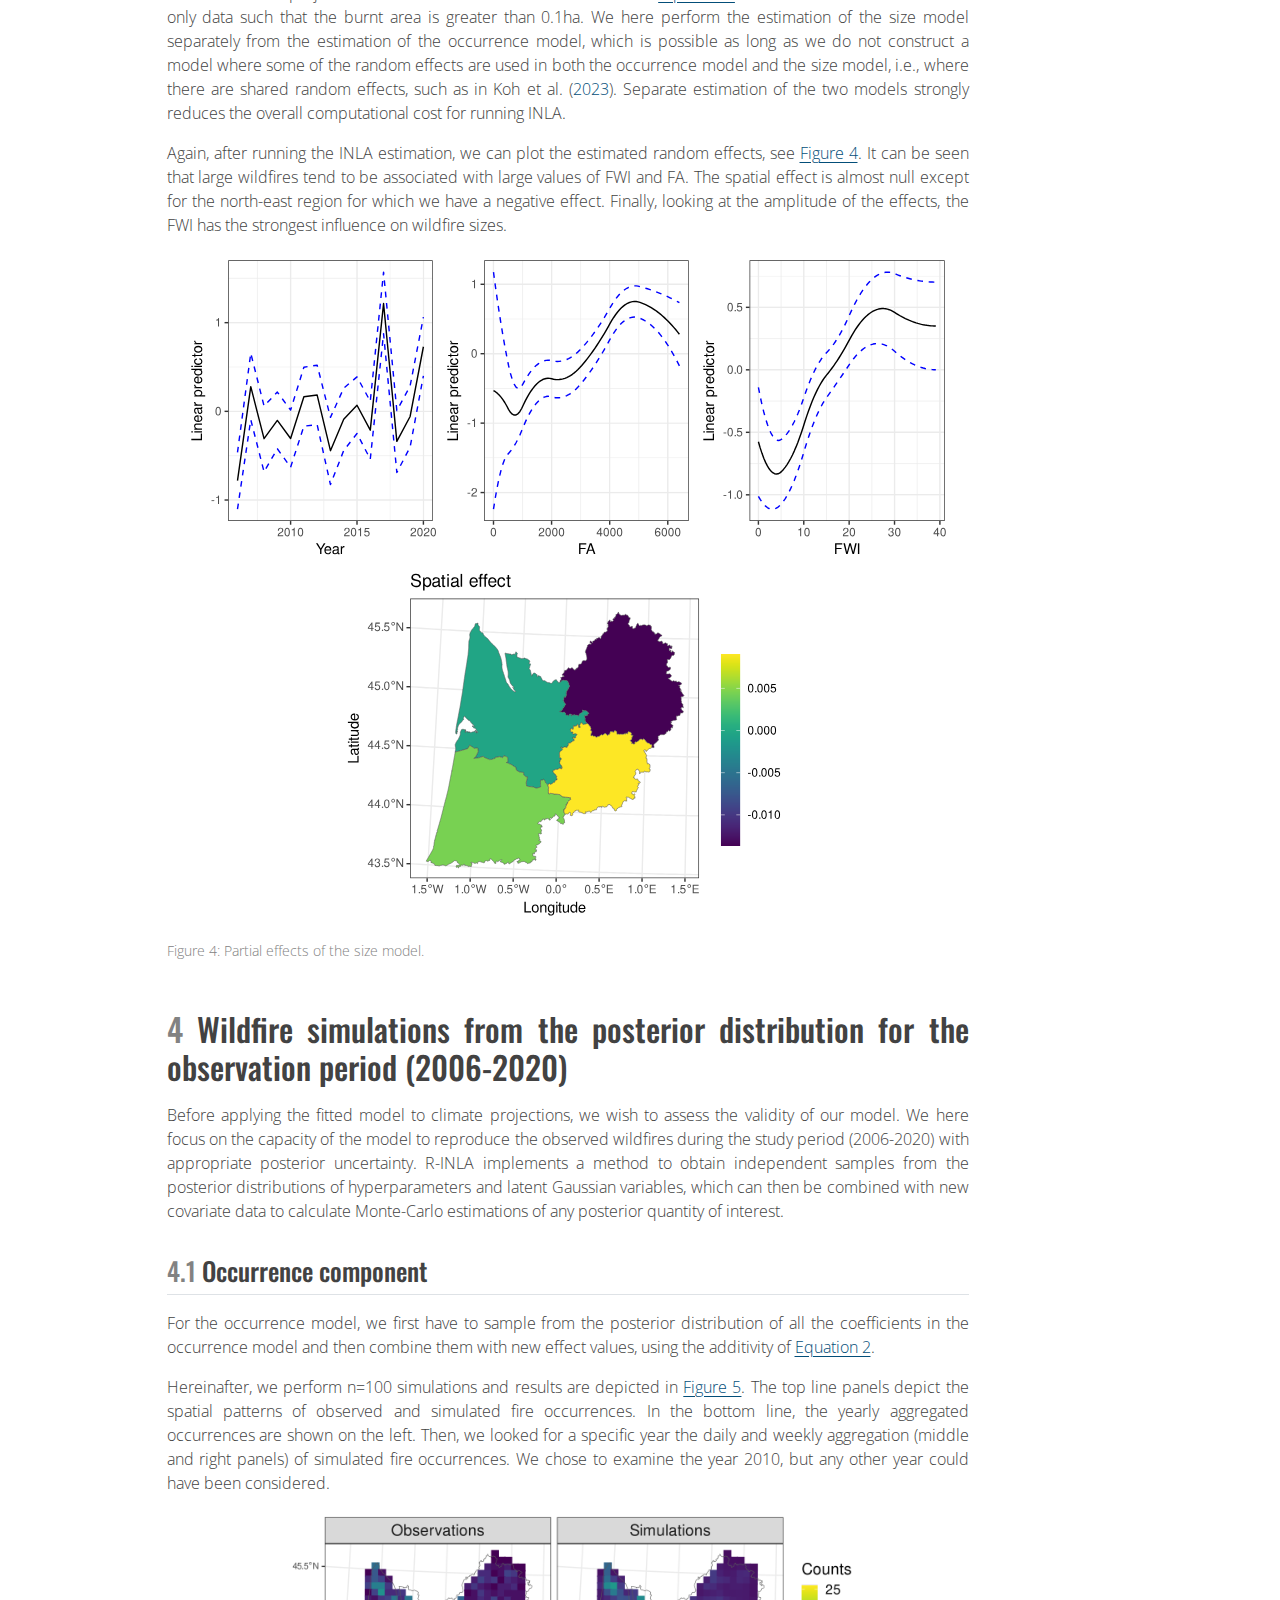
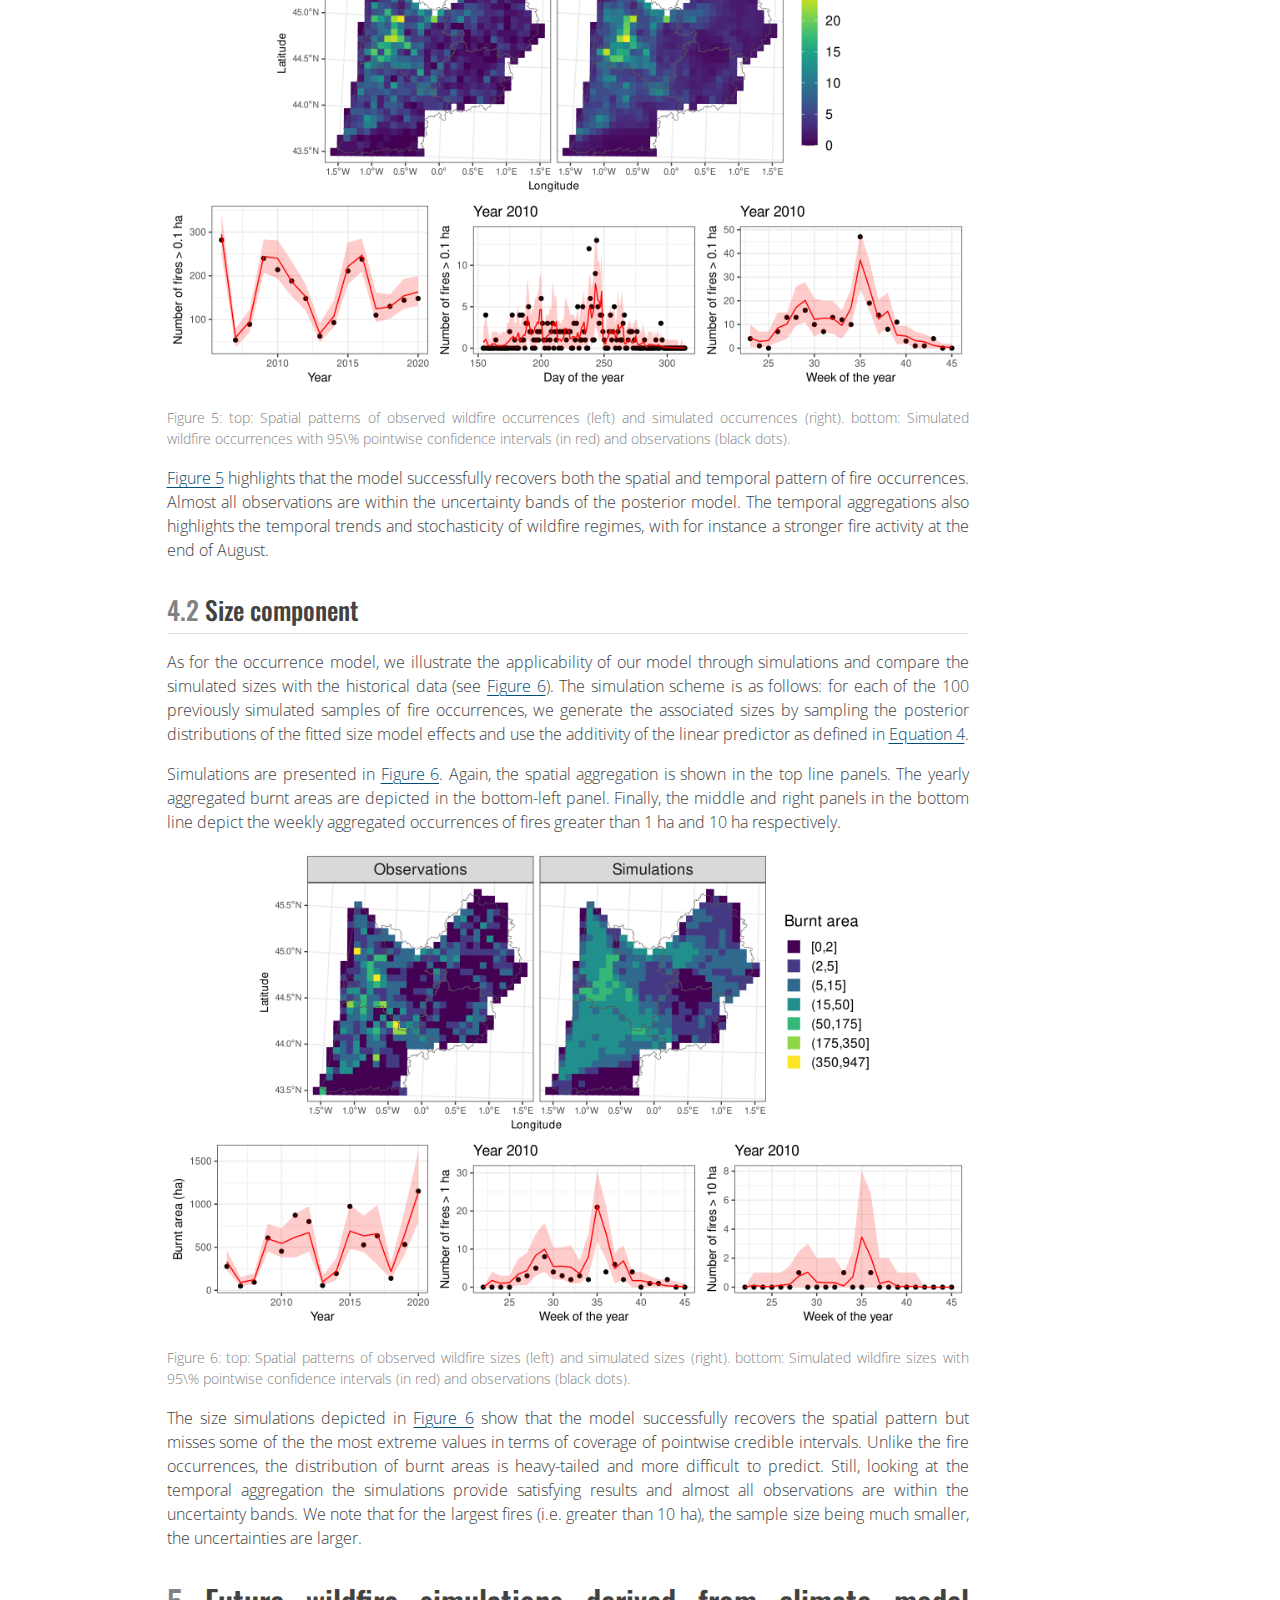
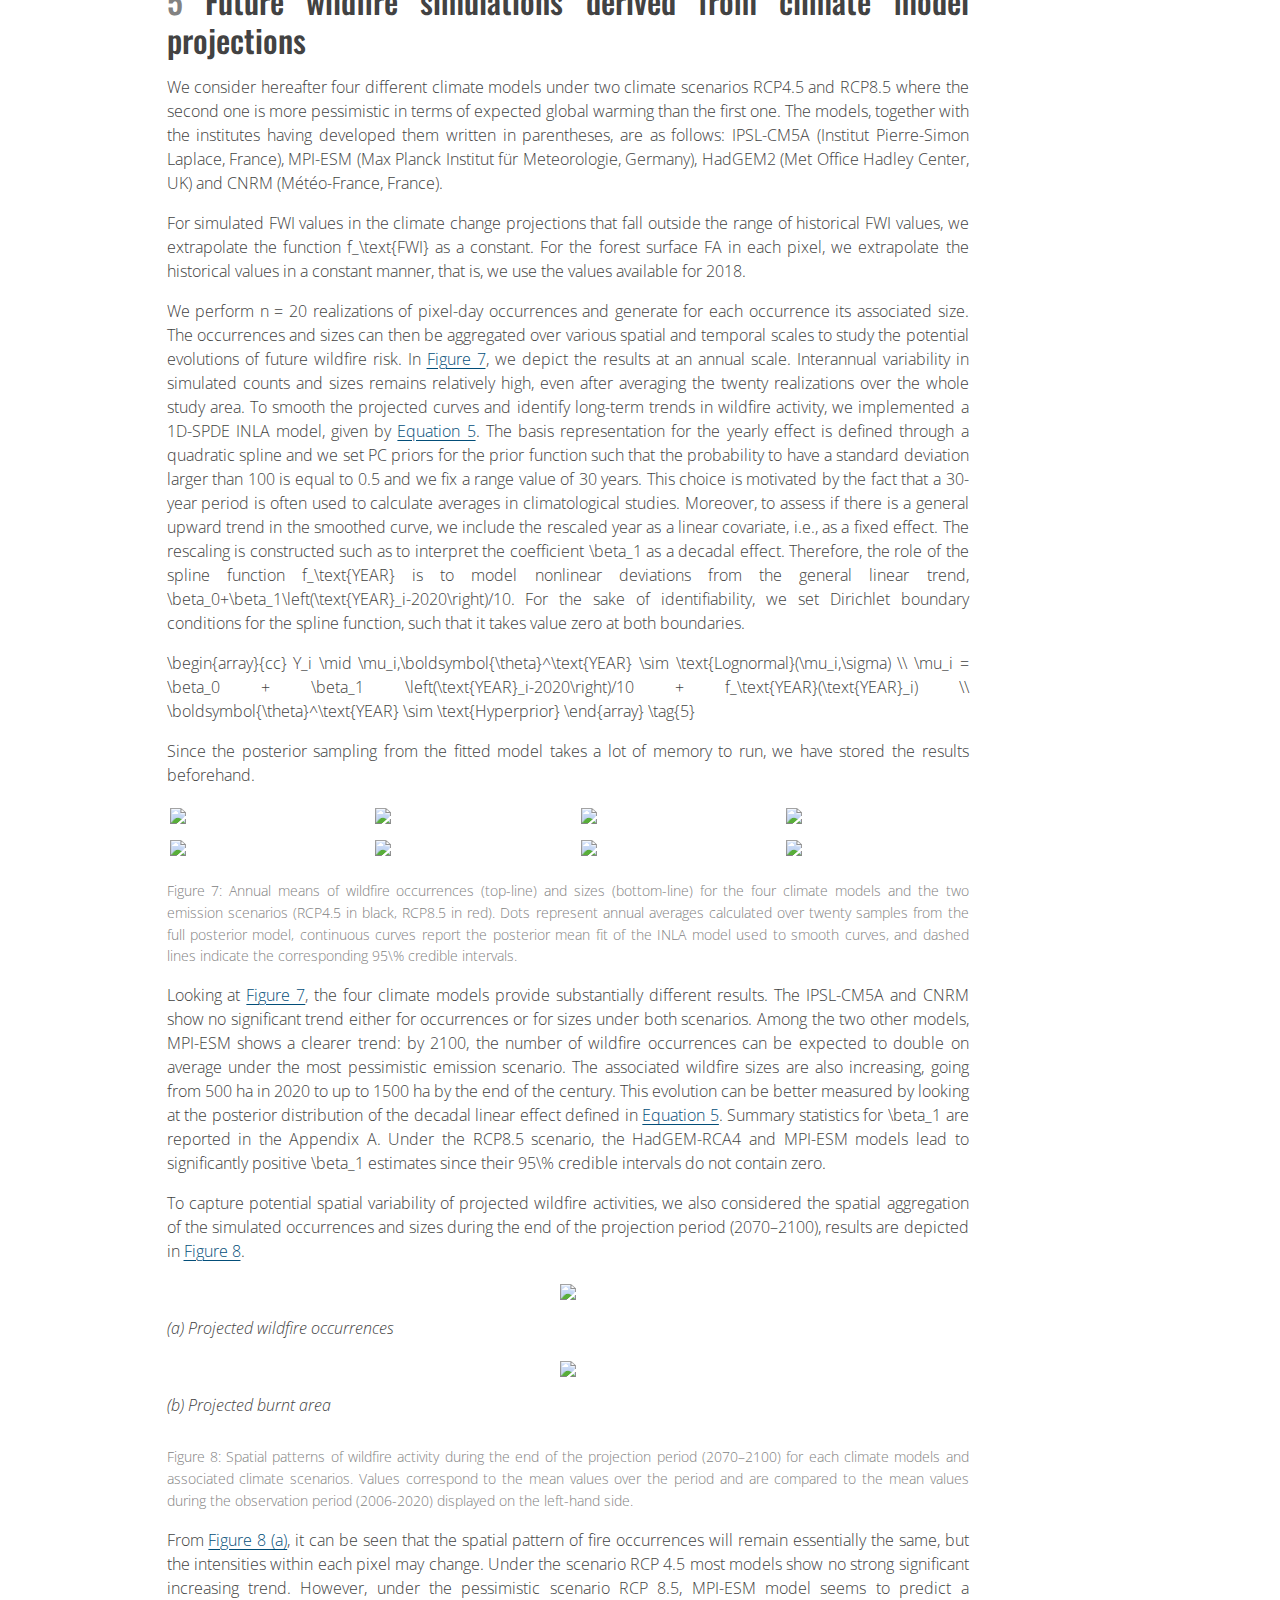
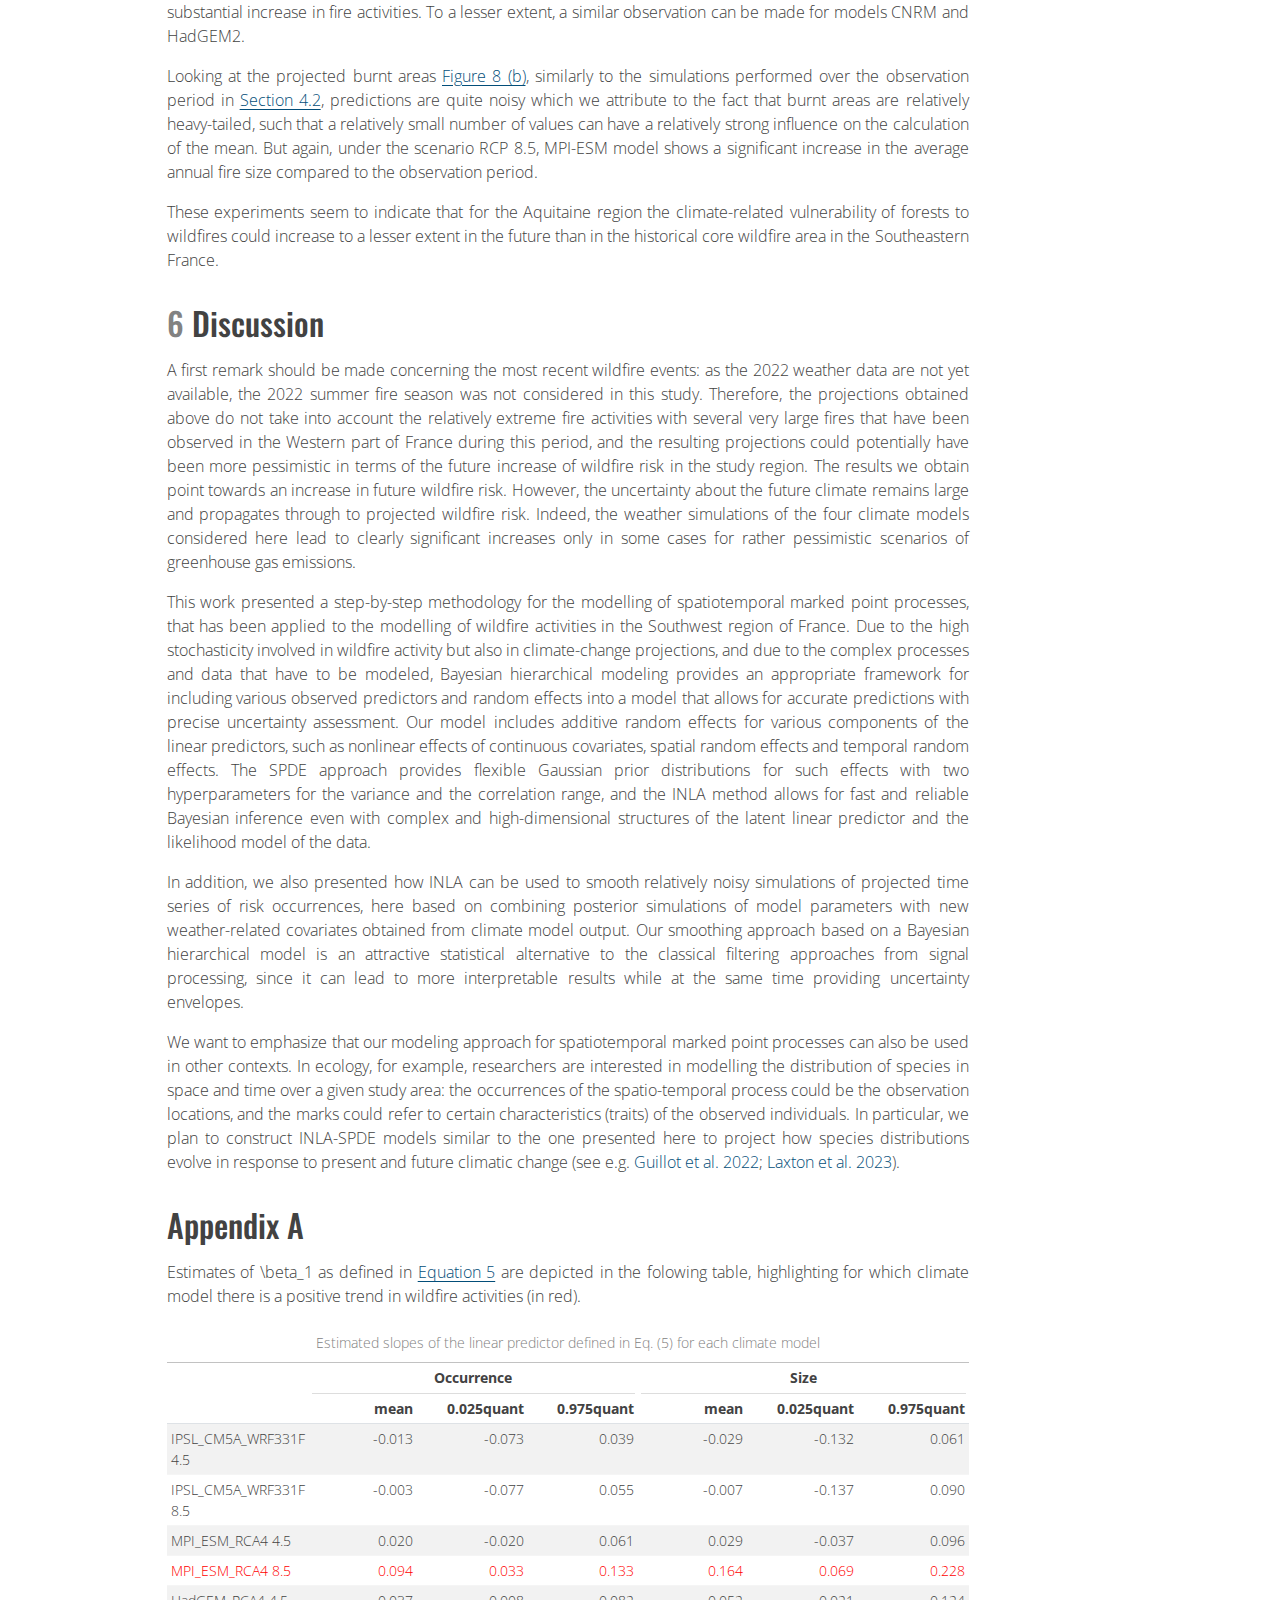
==== commit 1502e38c: "Built site for gh-pages" ====
--- a/index.html
+++ b/index.html
@@ -287,7 +287,7 @@
 <div id="fig-fire-plot" class="quarto-figure quarto-figure-center anchored">
 <figure class="quarto-float quarto-subfloat-fig figure">
 <div aria-describedby="fig-fire-plot-caption-0ceaefa1-69ba-4598-a22c-09a6ac19f8ca">
-<img src="computo_figures/map_aquitaine.png" class="img-fluid figure-img" style="width:50.0%" data-ref-parent="fig-data">
+<img src="computo_figures/map_aquitaine.png" class="img-fluid figure-img" style="width:80.0%" data-ref-parent="fig-data">
 </div>
 <figcaption class="figure quarto-subfloat-caption quarto-subfloat-fig" id="fig-fire-plot-caption-0ceaefa1-69ba-4598-a22c-09a6ac19f8ca">
 (a) Locations of wildfire activities during 2006-2020 over the region of interest.
@@ -1538,7 +1538,7 @@
 <span id="cb2-92"><a href="#cb2-92" aria-hidden="true" tabindex="-1"></a></span>
 <span id="cb2-93"><a href="#cb2-93" aria-hidden="true" tabindex="-1"></a>::: {#fig-data layout-ncol=2 layout-valign="bottom"}</span>
 <span id="cb2-94"><a href="#cb2-94" aria-hidden="true" tabindex="-1"></a></span>
-<span id="cb2-95"><a href="#cb2-95" aria-hidden="true" tabindex="-1"></a><span class="al">![Locations of wildfire activities during 2006-2020 over the region of interest.](computo_figures/map_aquitaine.png)</span>{#fig-fire-plot width=50%}</span>
+<span id="cb2-95"><a href="#cb2-95" aria-hidden="true" tabindex="-1"></a><span class="al">![Locations of wildfire activities during 2006-2020 over the region of interest.](computo_figures/map_aquitaine.png)</span>{#fig-fire-plot width=80%}</span>
 <span id="cb2-96"><a href="#cb2-96" aria-hidden="true" tabindex="-1"></a></span>
 <span id="cb2-97"><a href="#cb2-97" aria-hidden="true" tabindex="-1"></a><span class="al">![Spatial footprint of FWI observed on July 4, 2011 ](computo_figures/FWI_map.png)</span>{#fig-FWI-plot widht=10%}</span>
 <span id="cb2-98"><a href="#cb2-98" aria-hidden="true" tabindex="-1"></a></span>
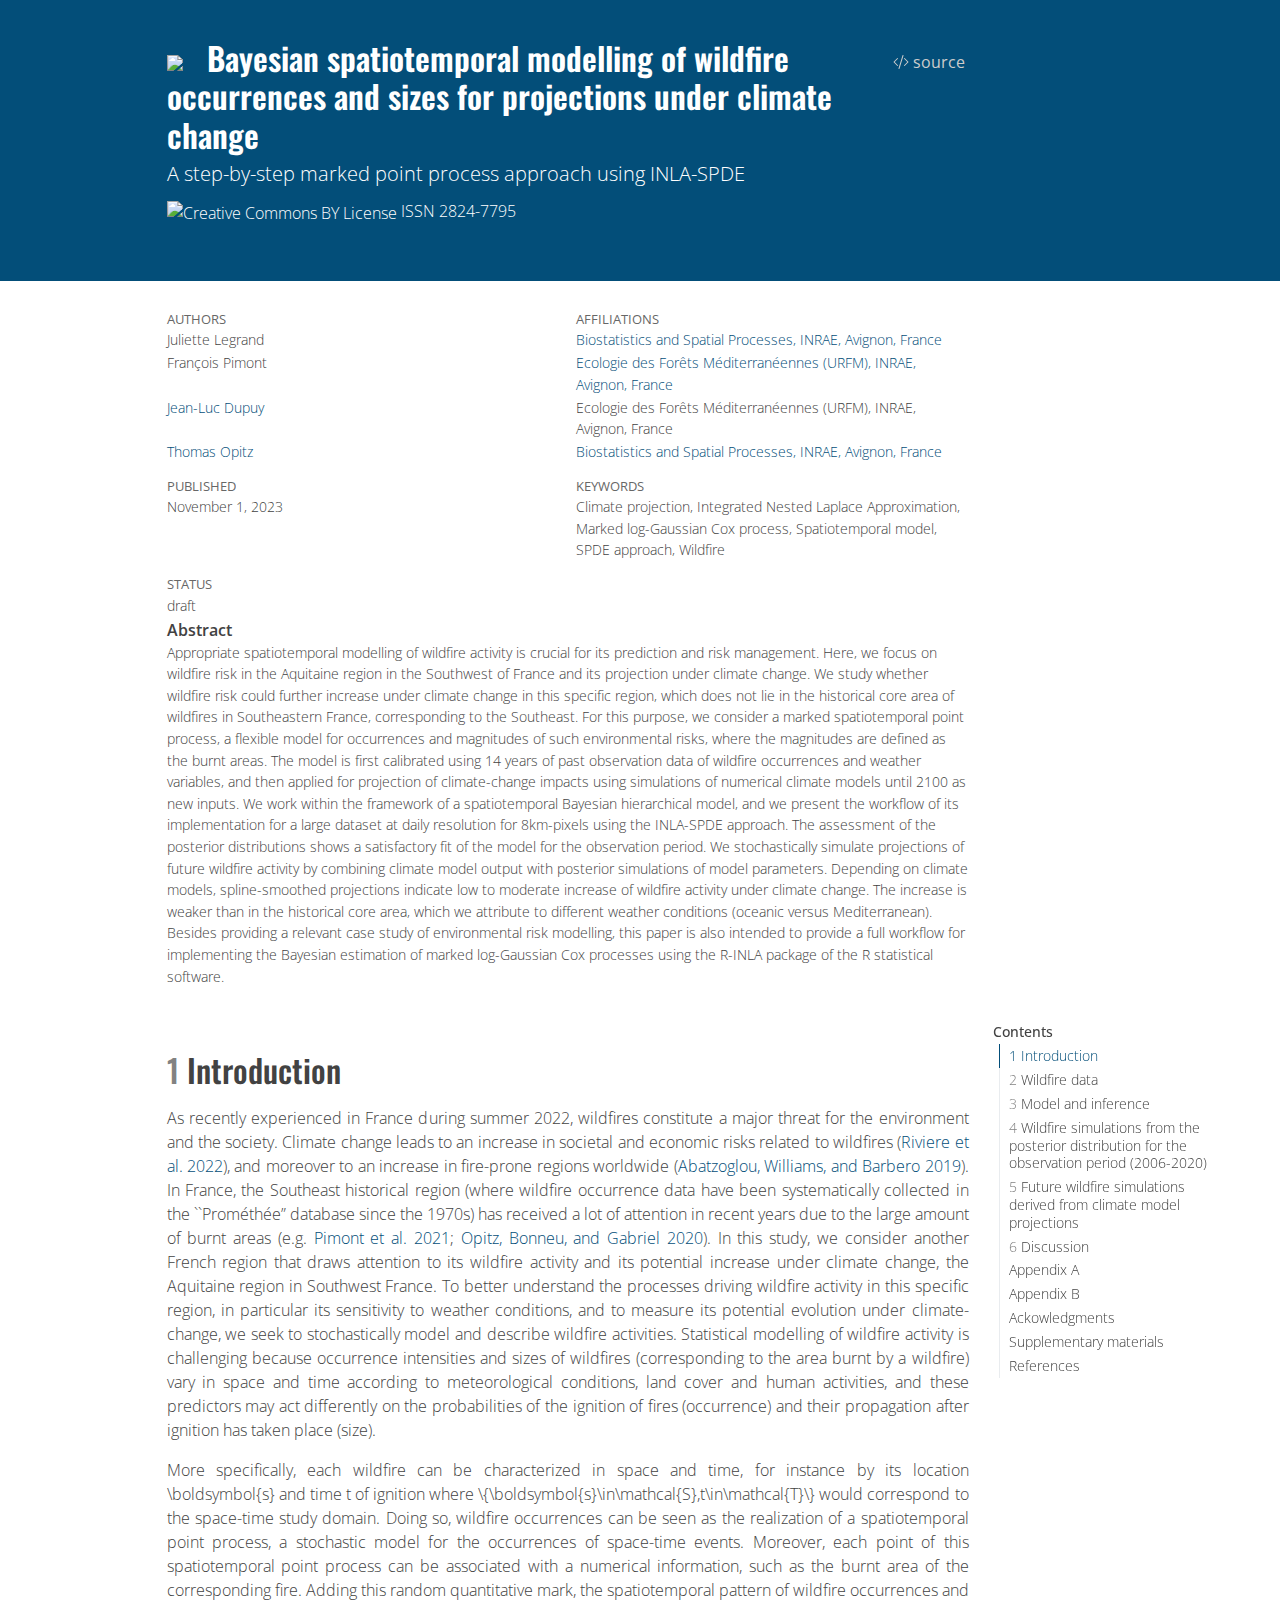
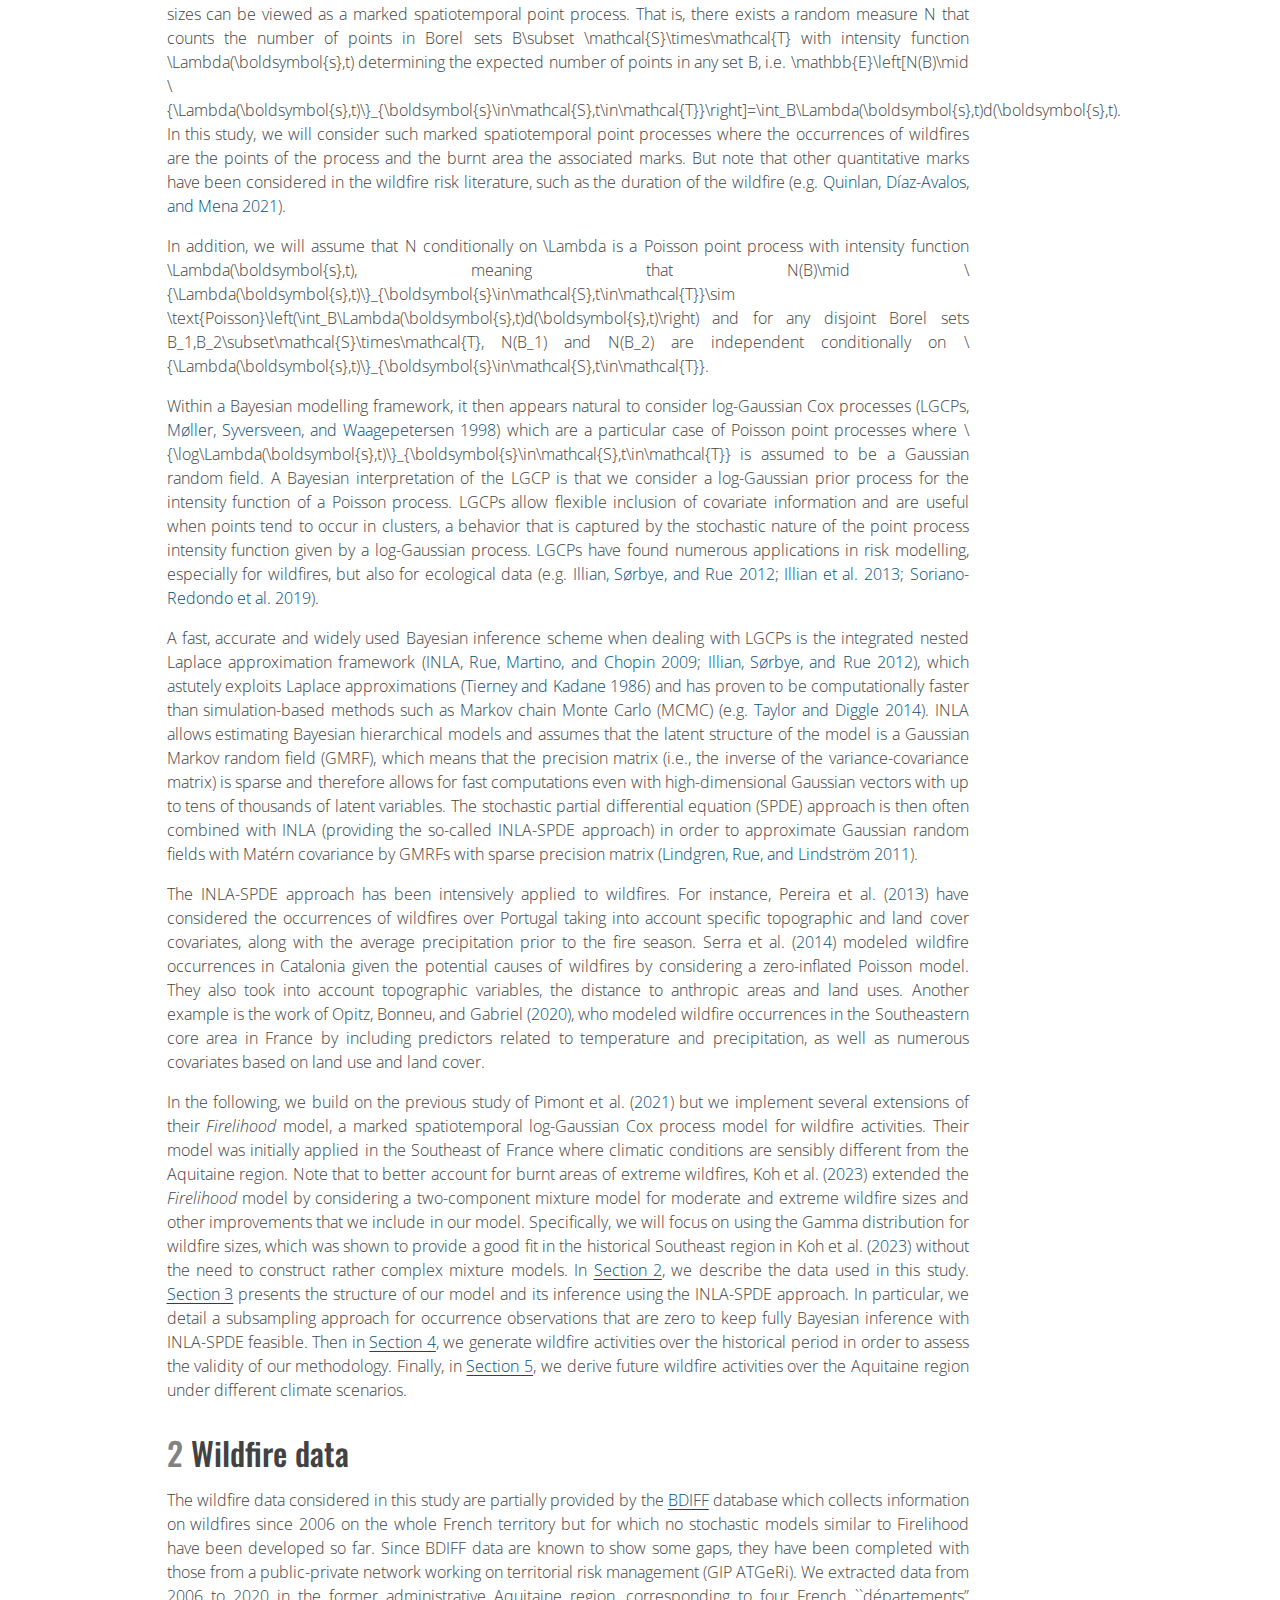
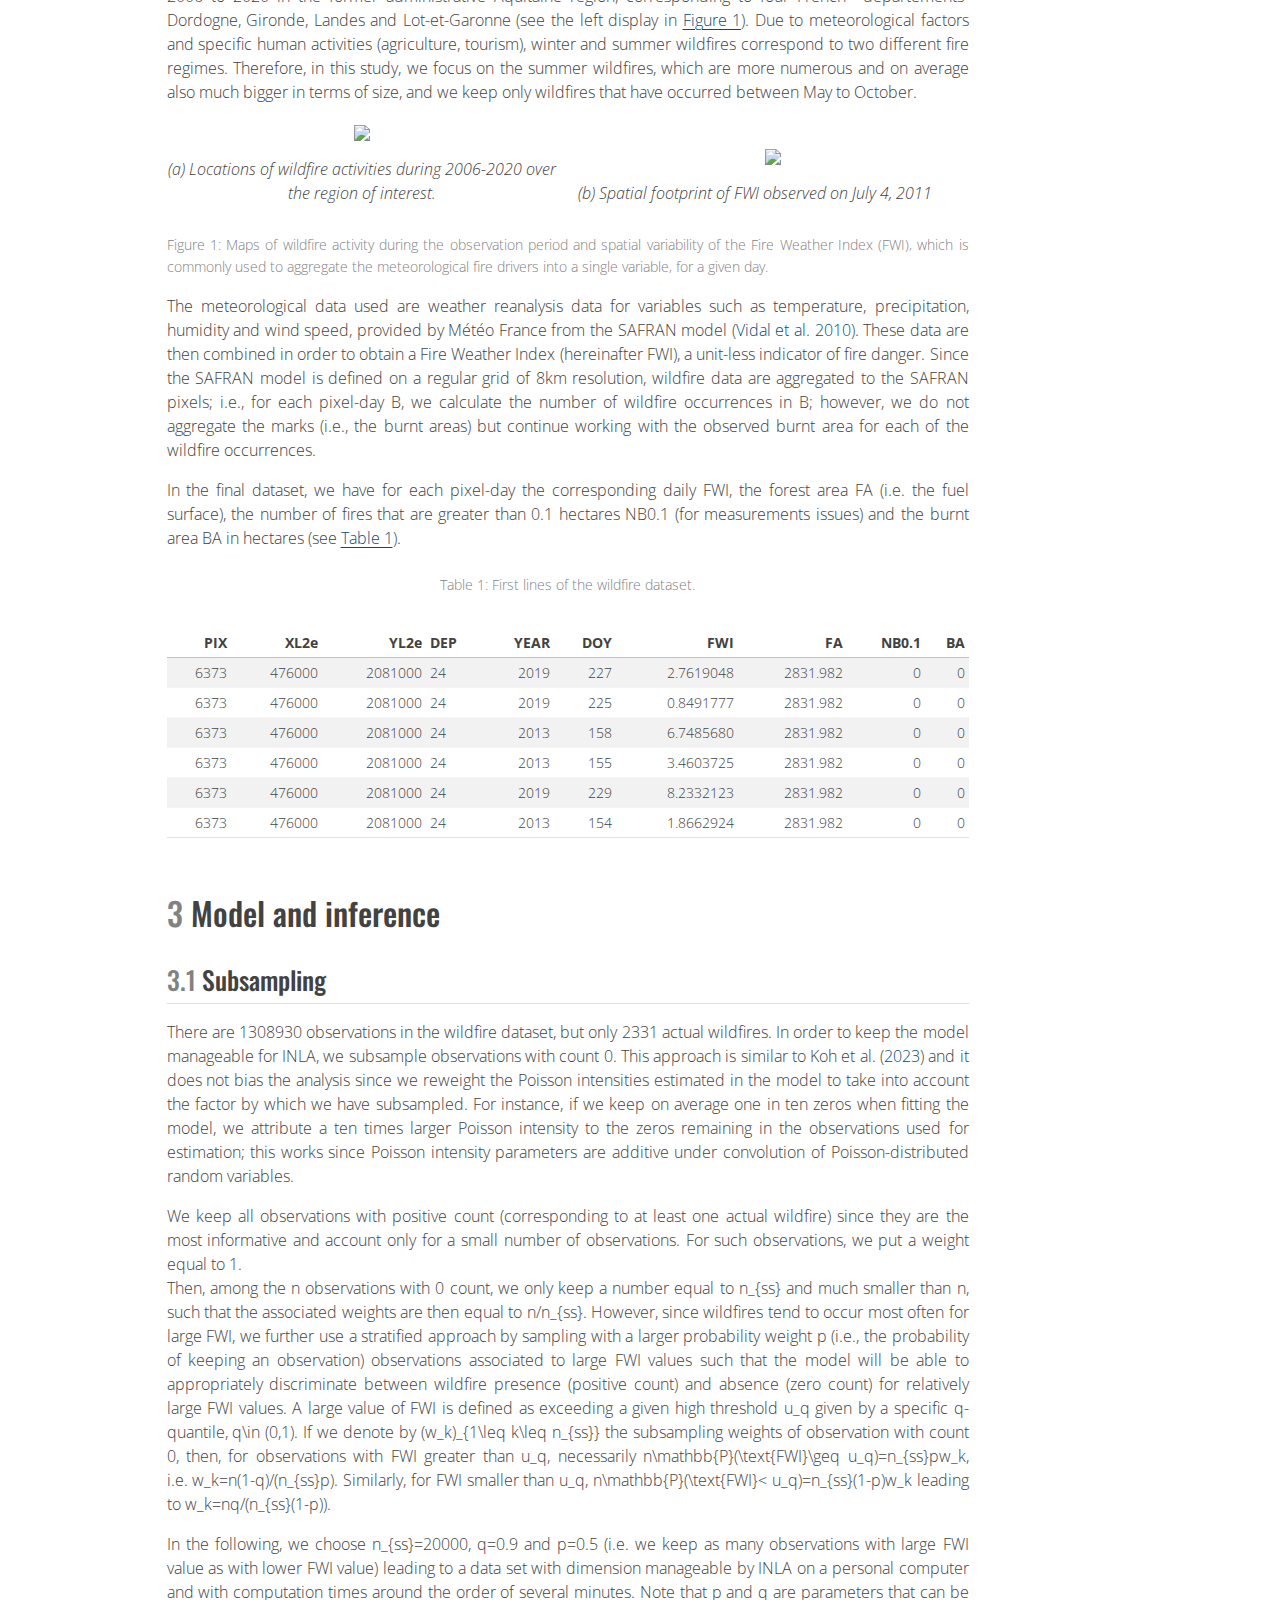
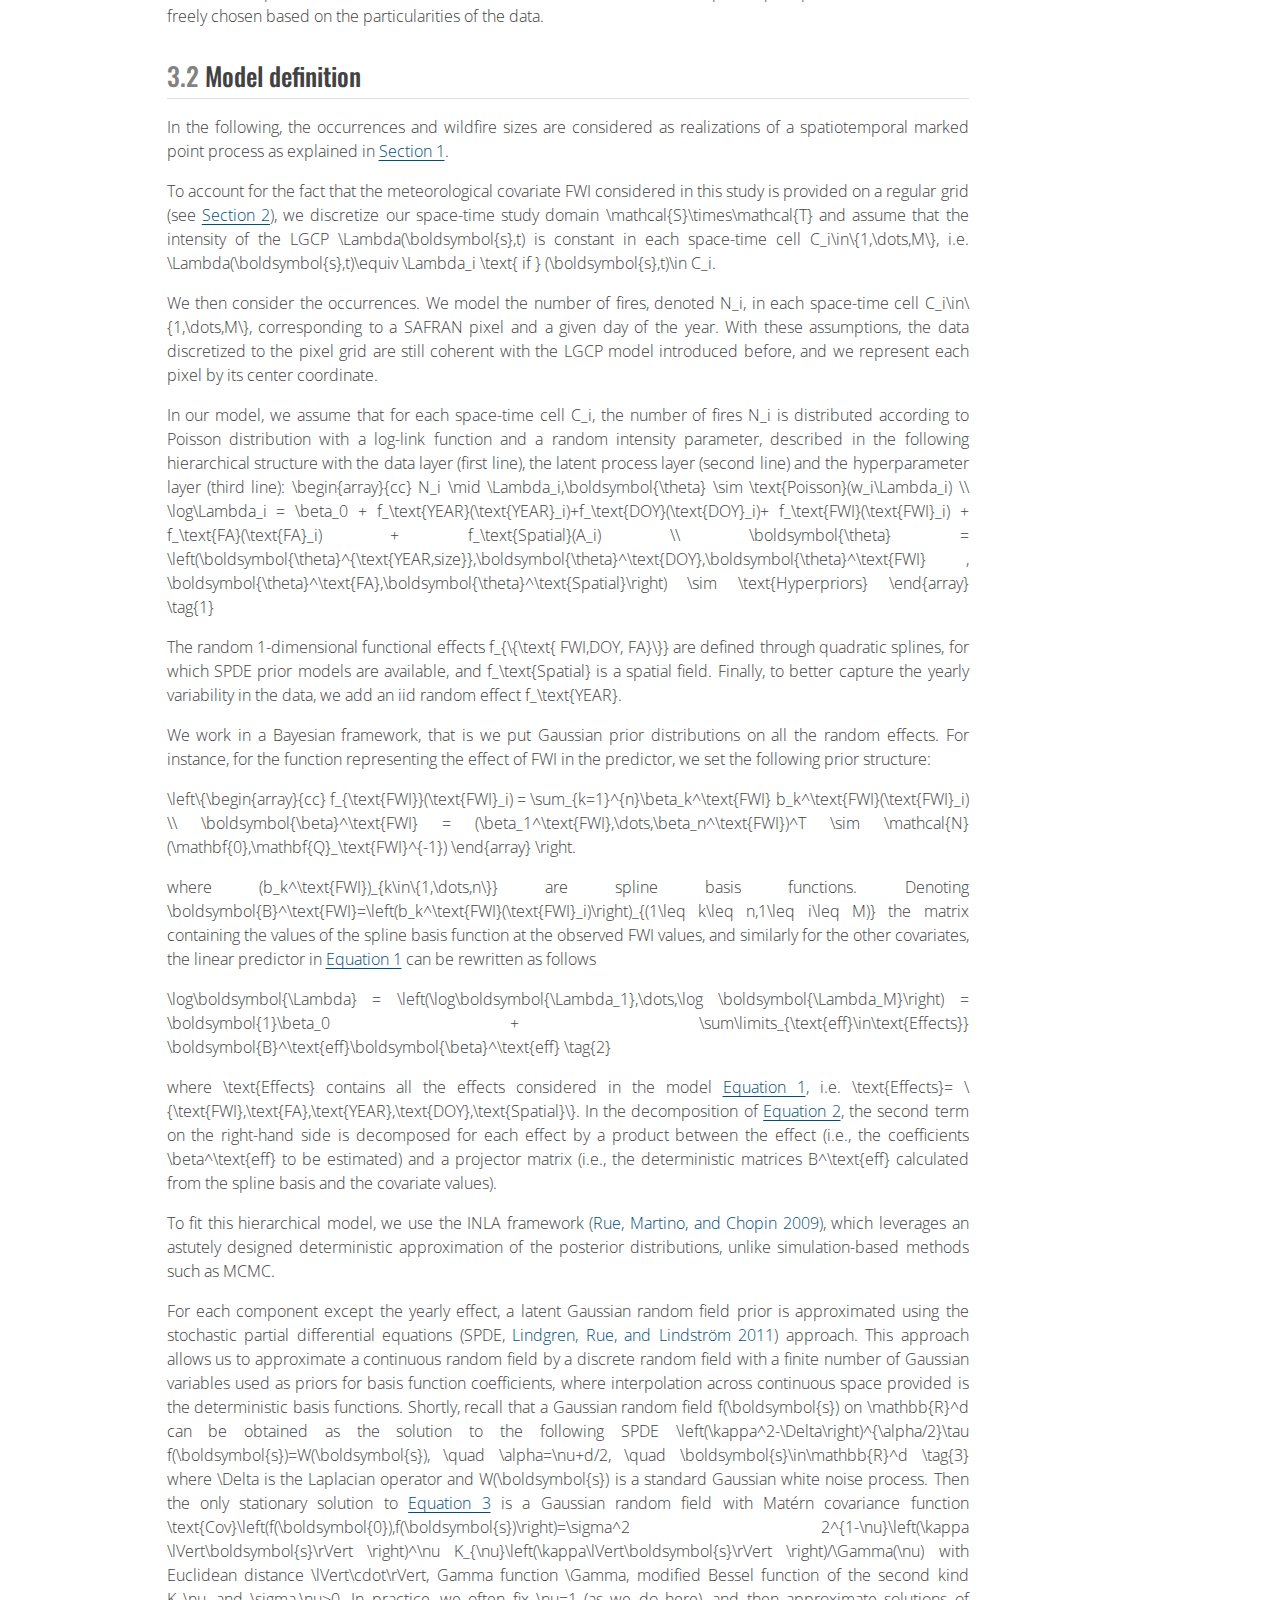
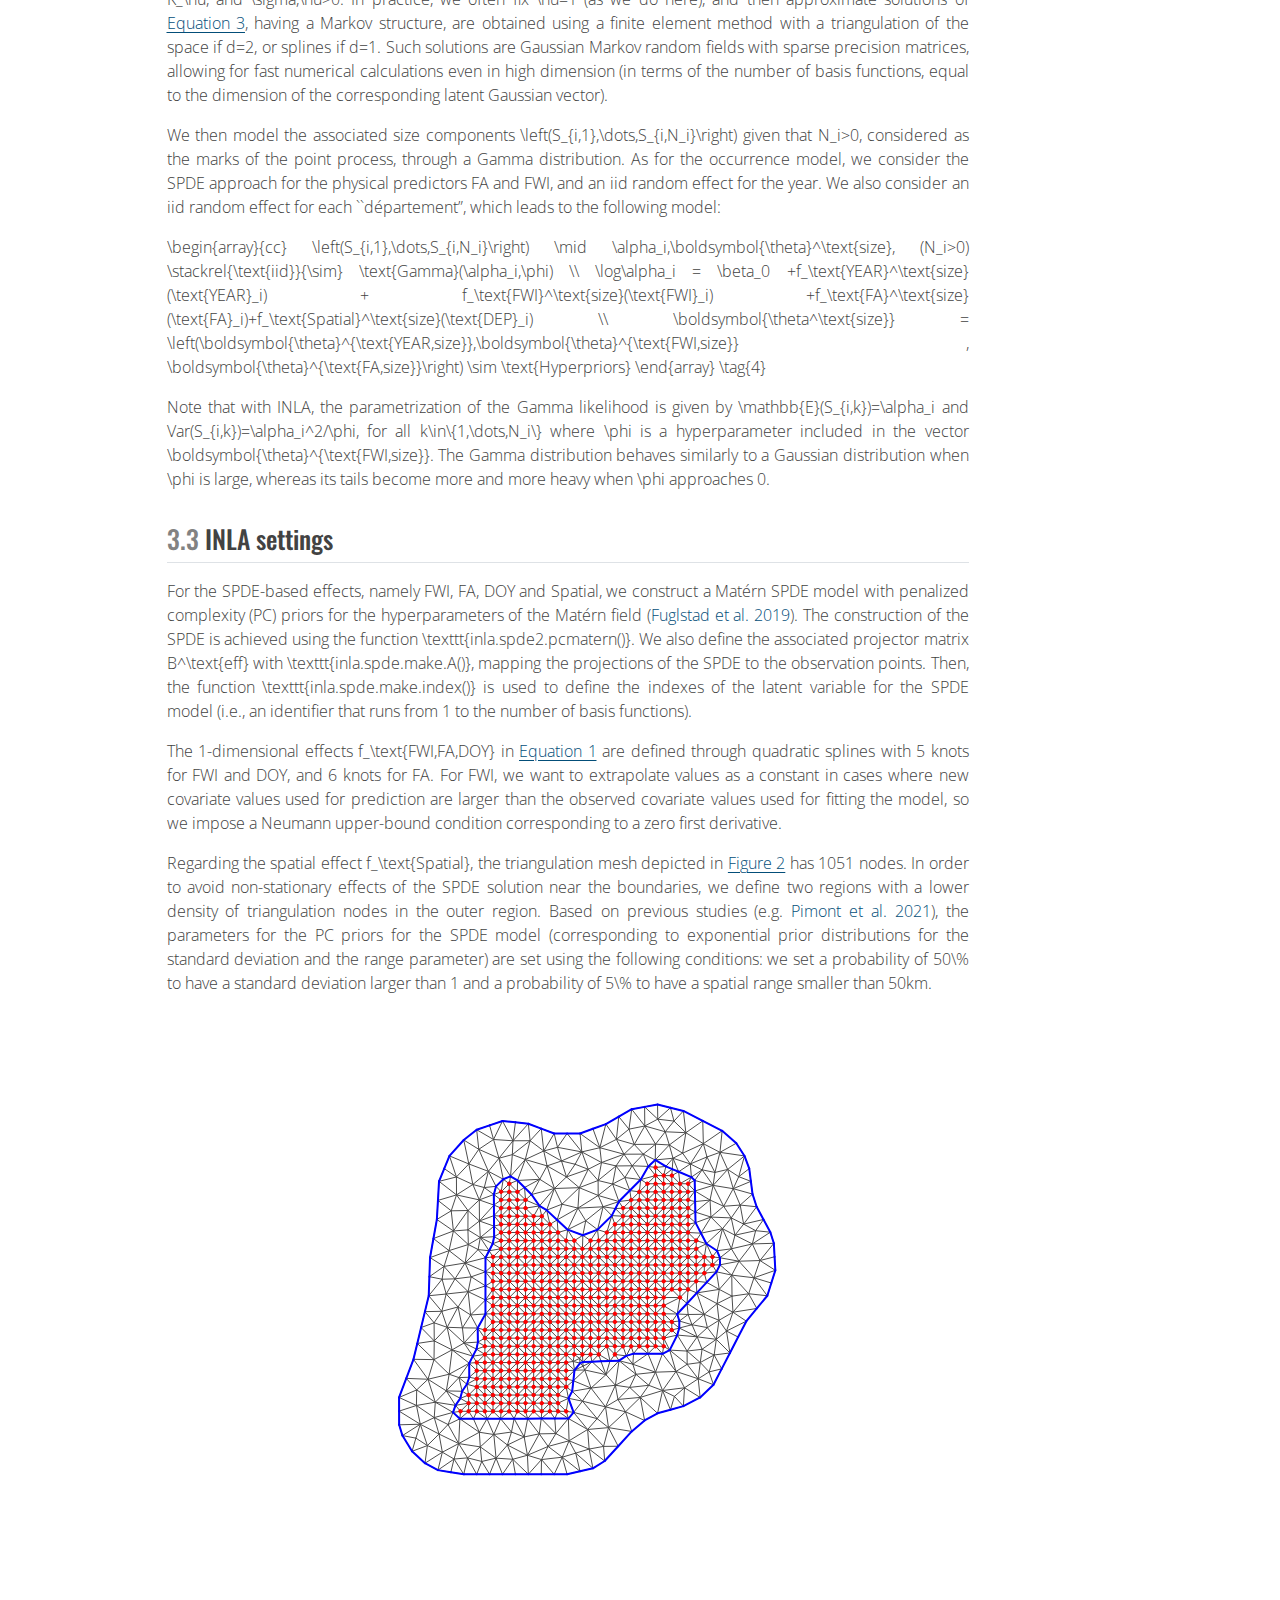
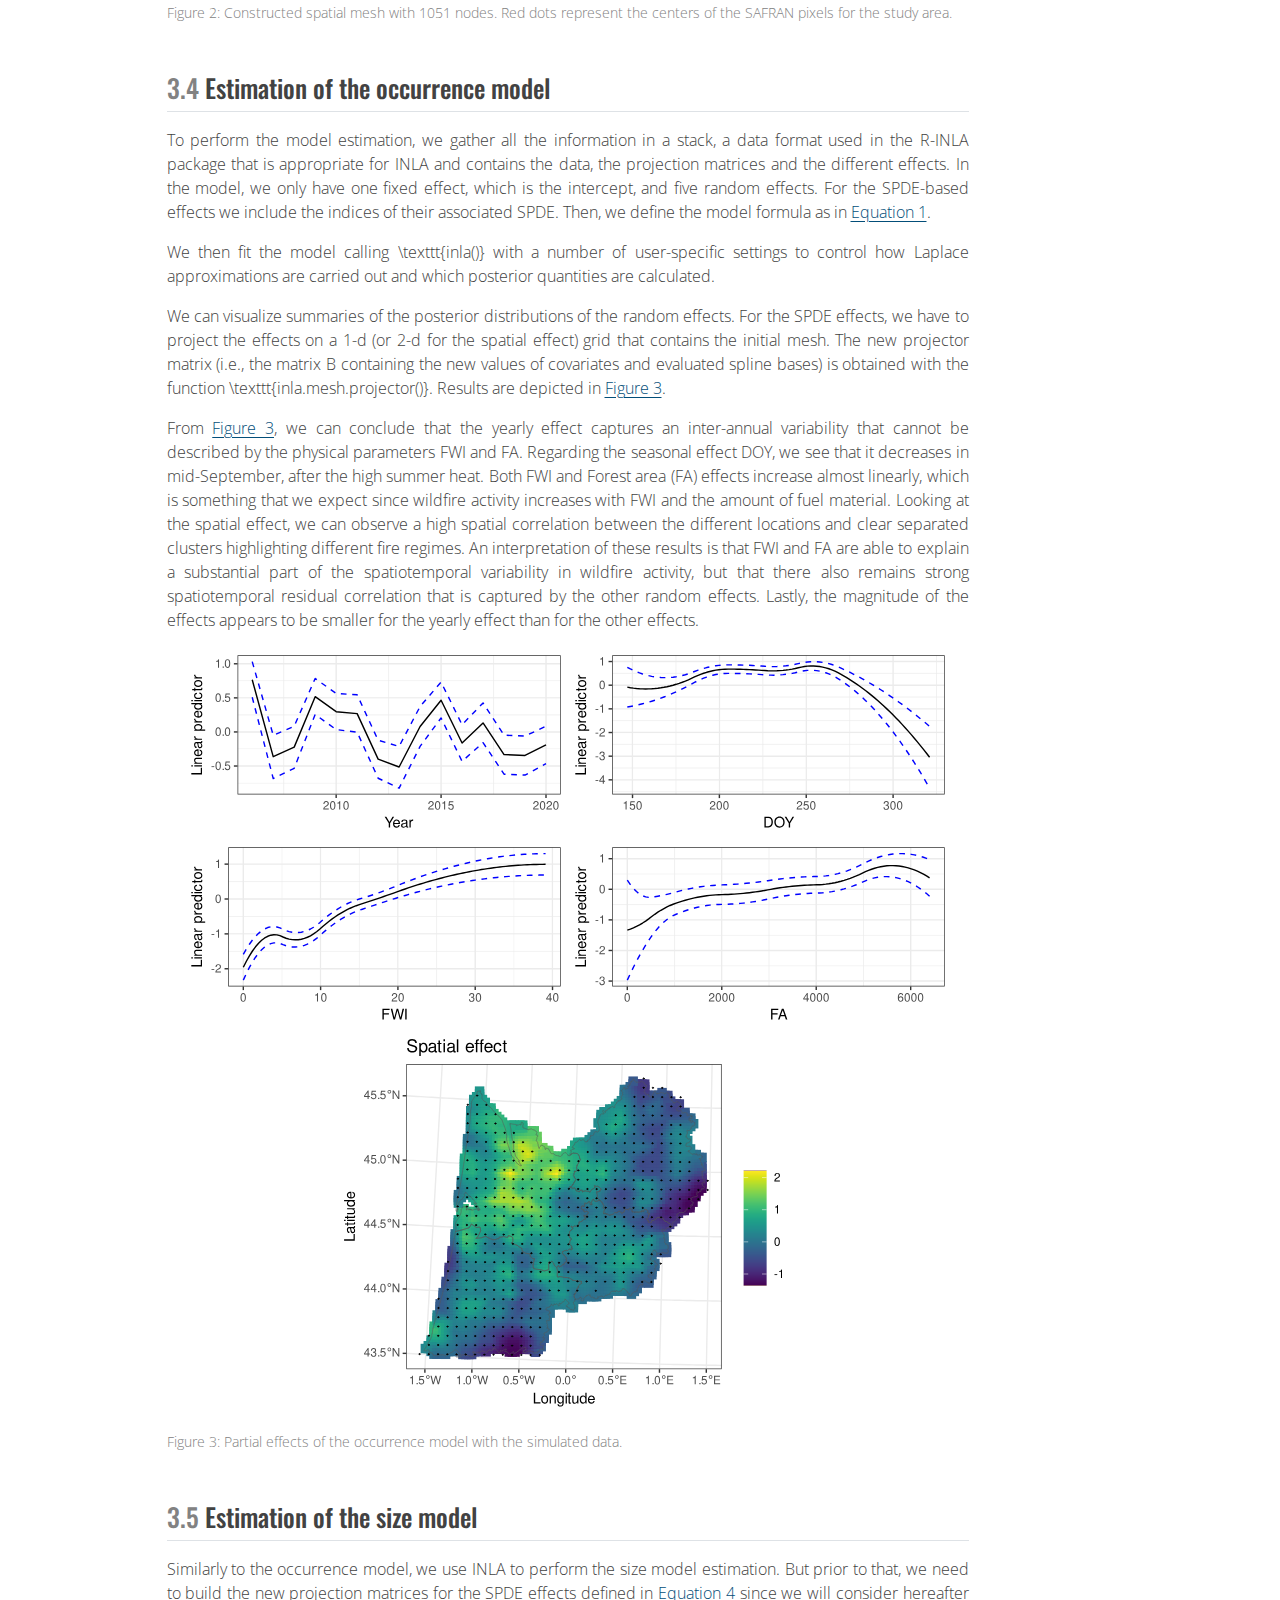
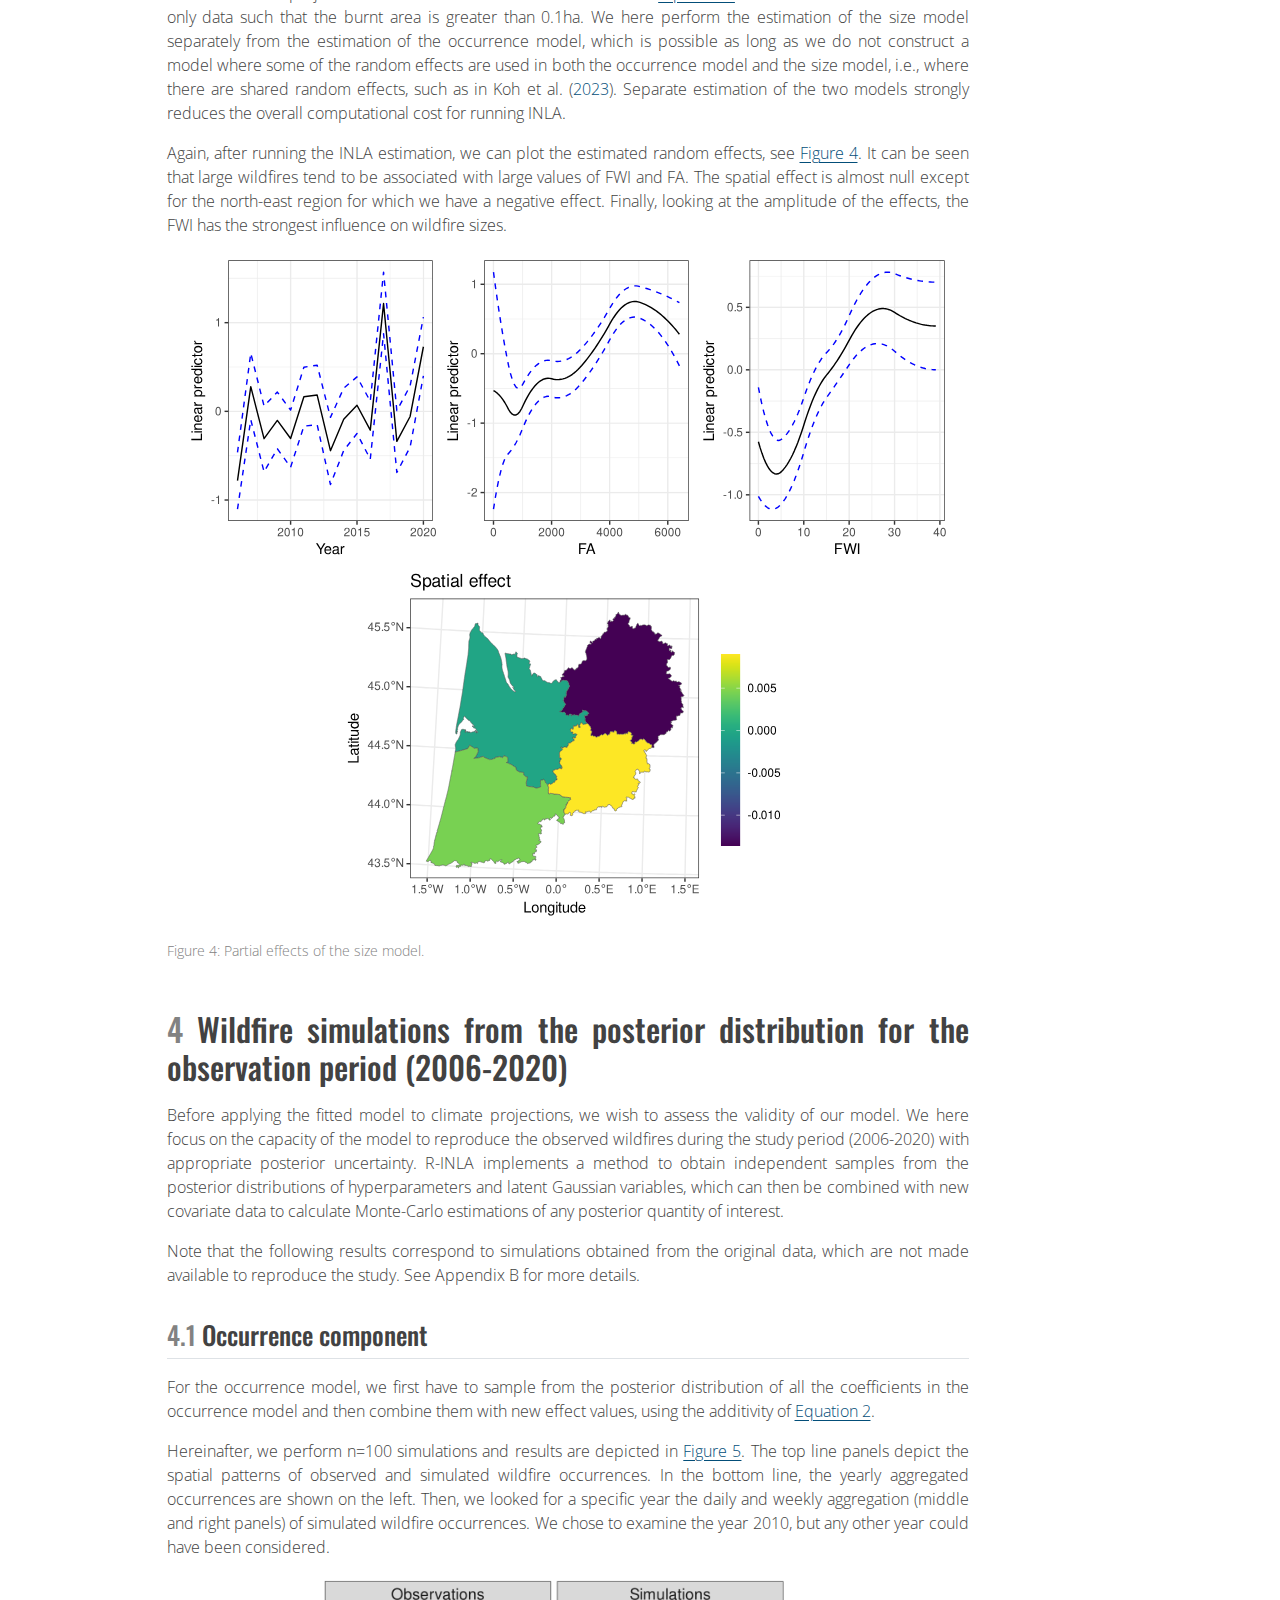
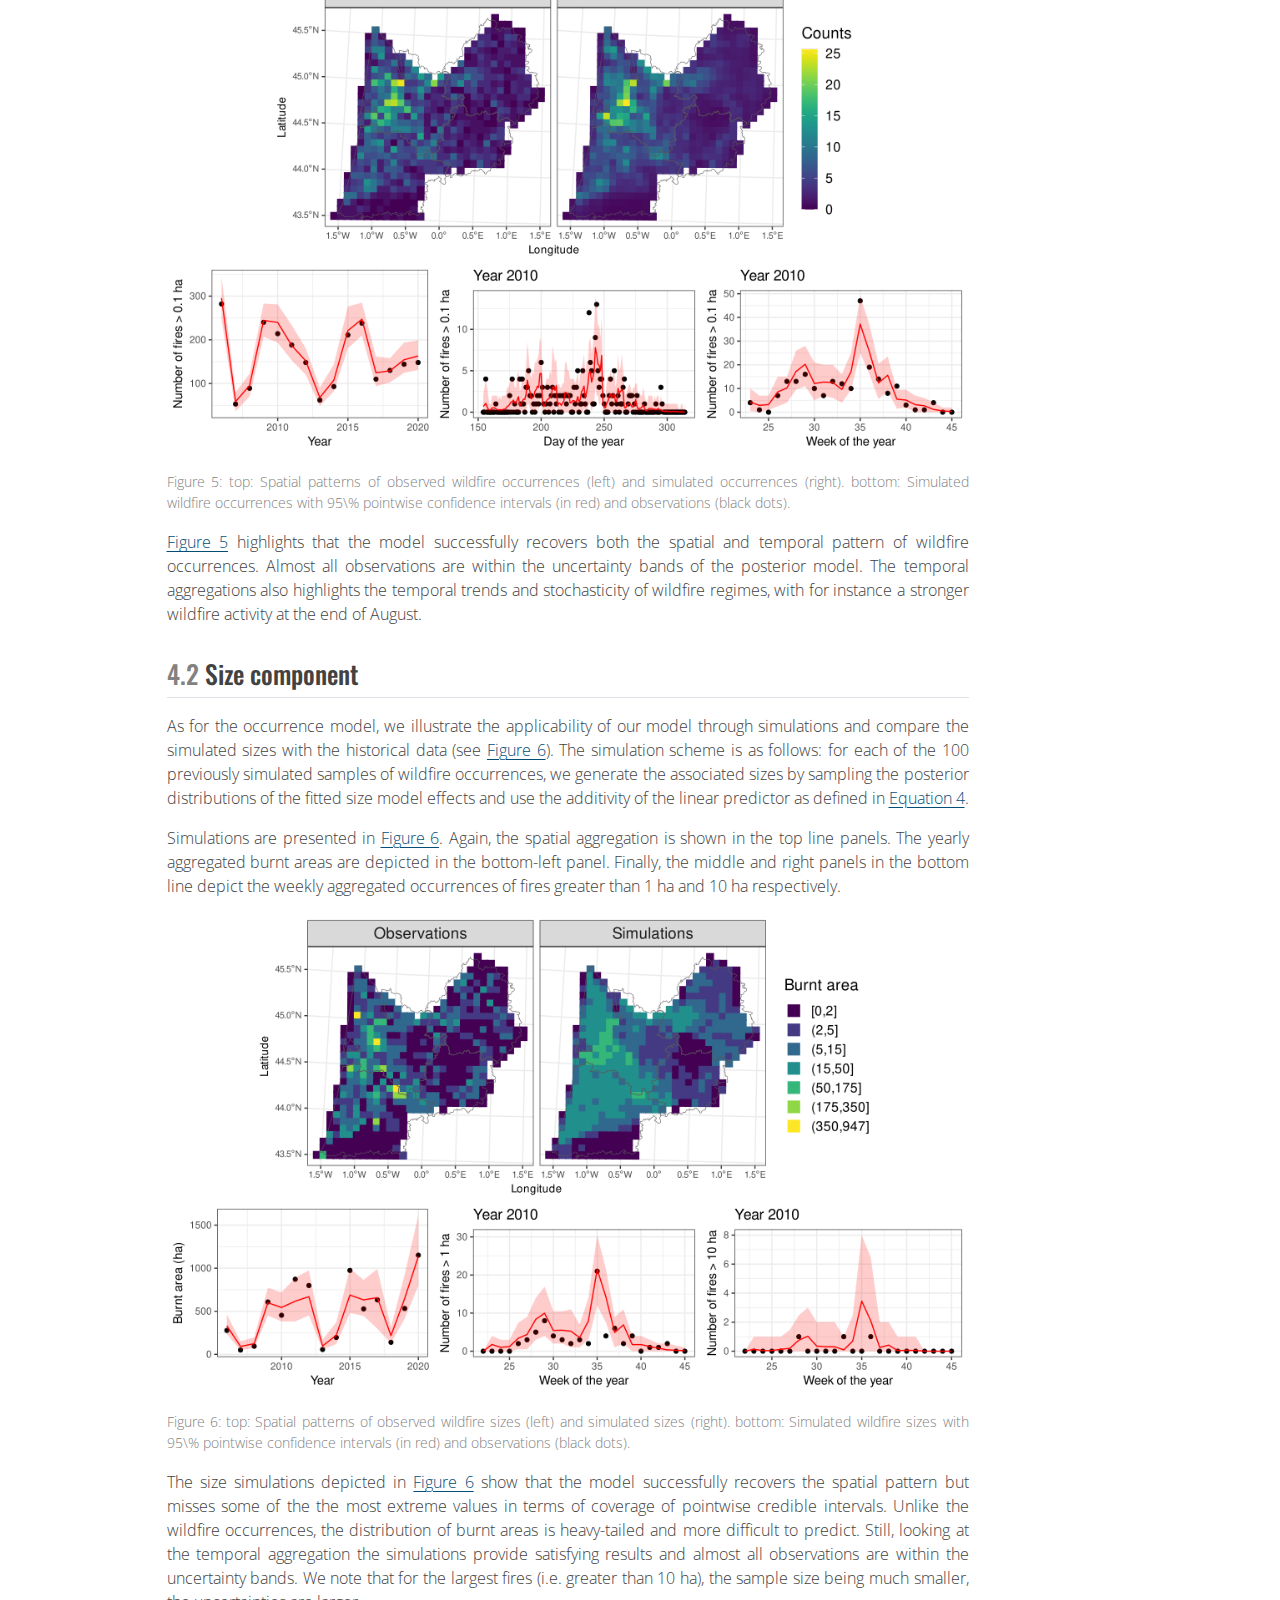
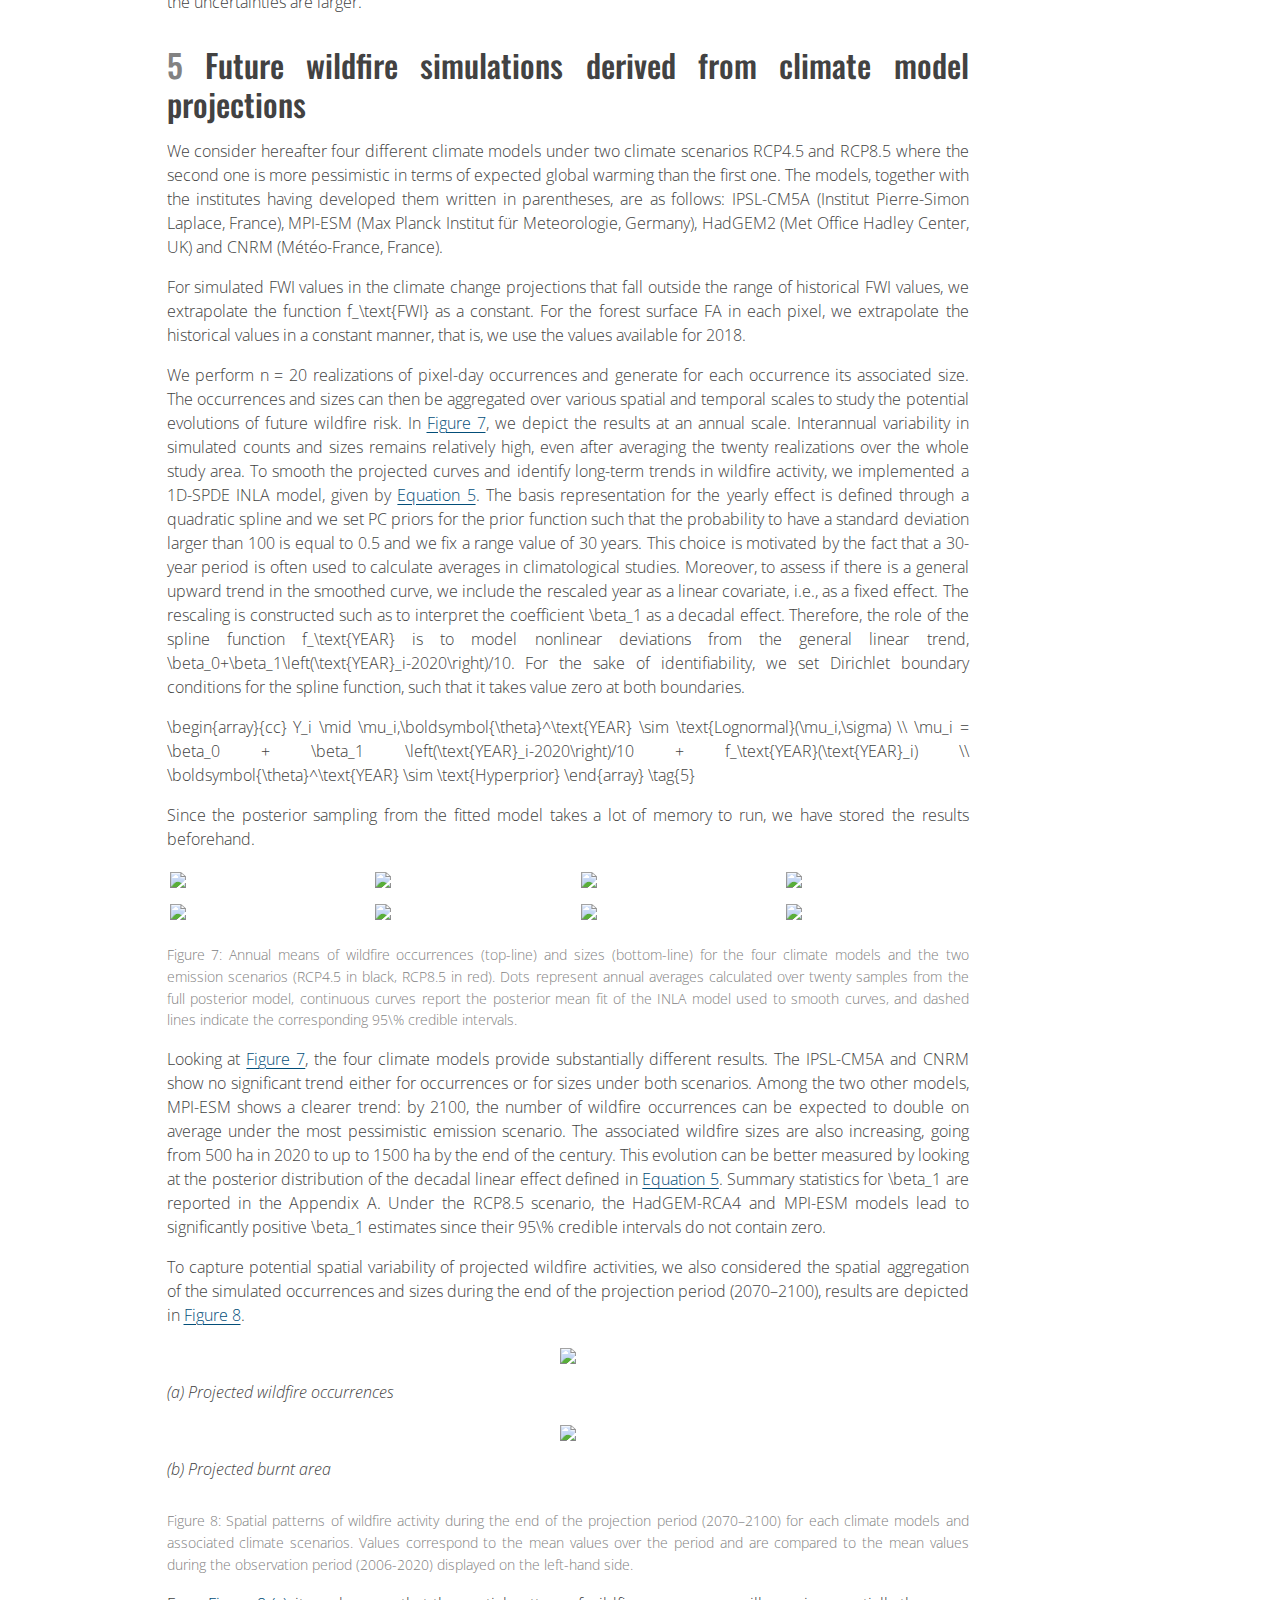
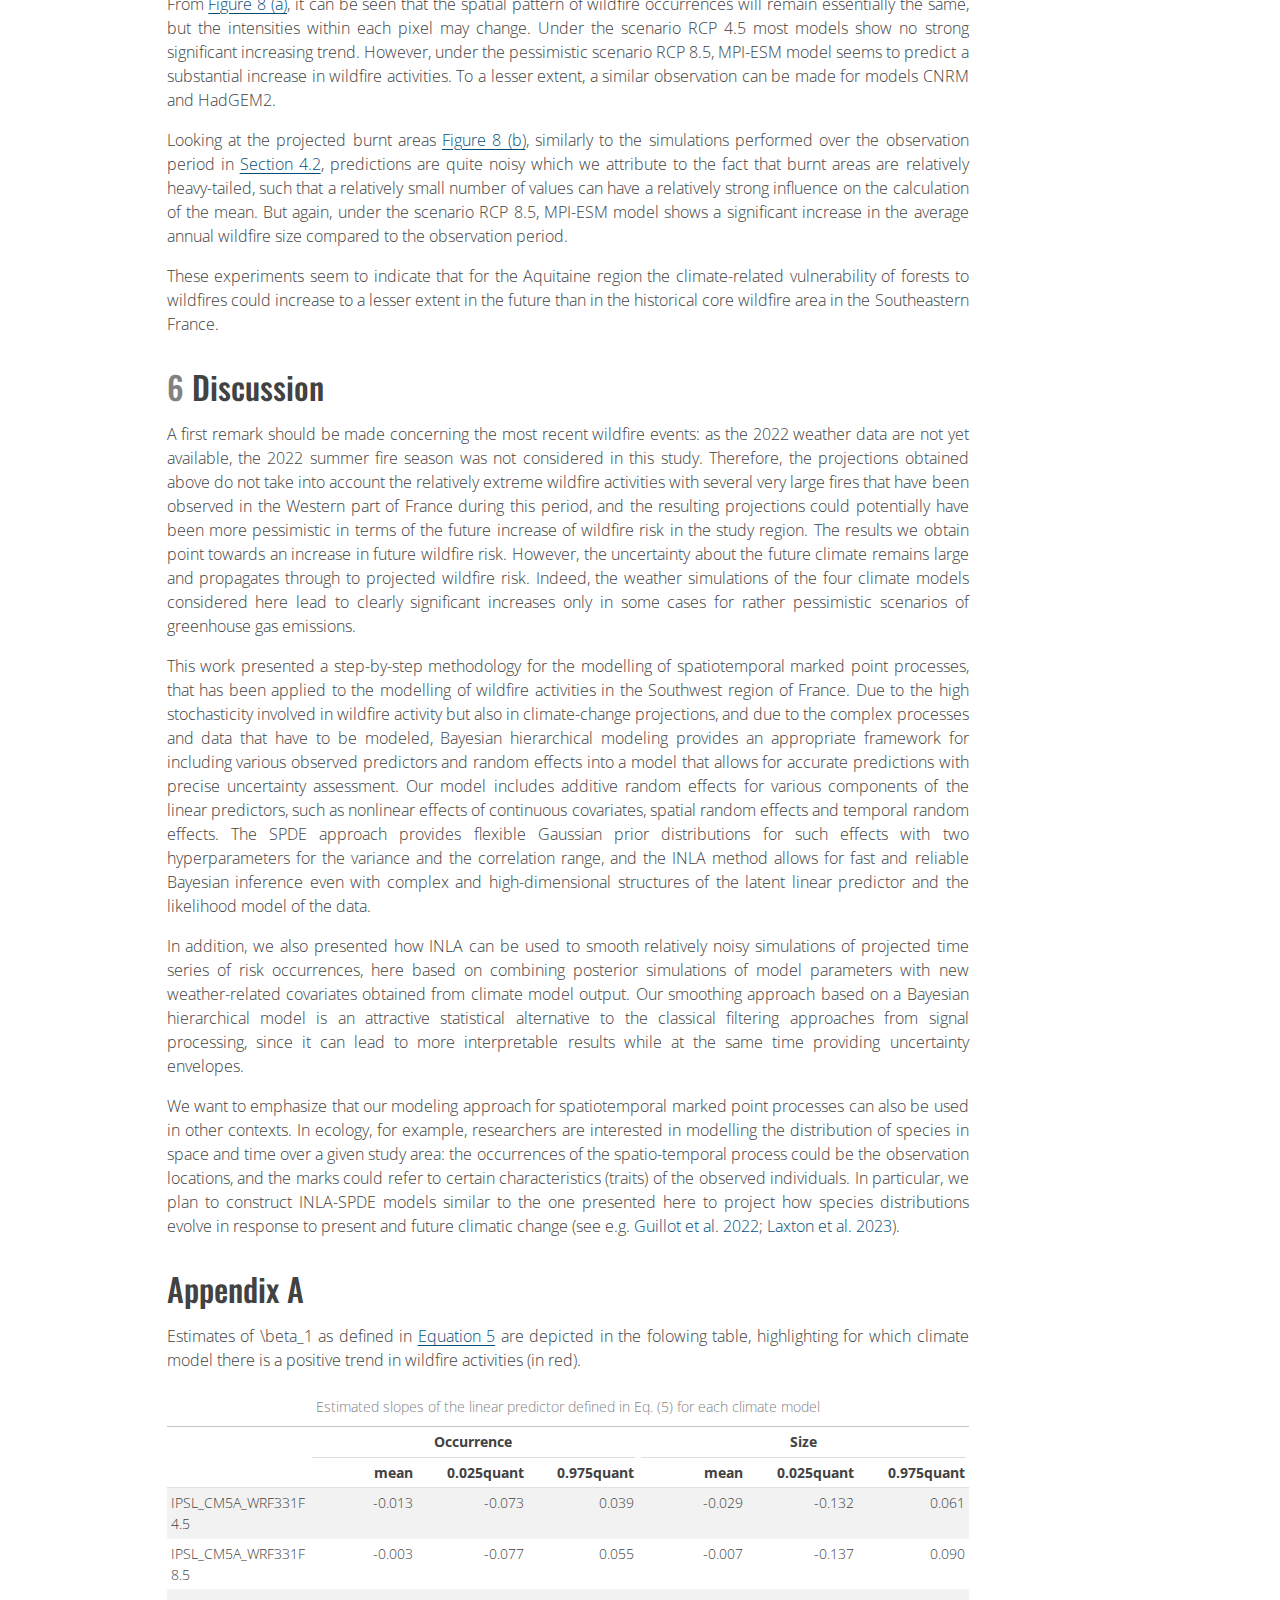
==== commit 03a4cd7e: "Built site for gh-pages" ====
--- a/index.html
+++ b/index.html
@@ -236,7 +236,7 @@
    
   <ul>
   <li><a href="#sec-intro" id="toc-sec-intro" class="nav-link active" data-scroll-target="#sec-intro"><span class="header-section-number">1</span> Introduction</a></li>
-  <li><a href="#sec-data" id="toc-sec-data" class="nav-link" data-scroll-target="#sec-data"><span class="header-section-number">2</span> Fire data</a></li>
+  <li><a href="#sec-data" id="toc-sec-data" class="nav-link" data-scroll-target="#sec-data"><span class="header-section-number">2</span> Wildfire data</a></li>
   <li><a href="#sec-model-inf" id="toc-sec-model-inf" class="nav-link" data-scroll-target="#sec-model-inf"><span class="header-section-number">3</span> Model and inference</a>
   <ul class="collapse">
   <li><a href="#subsampling" id="toc-subsampling" class="nav-link" data-scroll-target="#subsampling"><span class="header-section-number">3.1</span> Subsampling</a></li>
@@ -269,15 +269,15 @@
 <section id="sec-intro" class="level1" data-number="1">
 <h1 data-number="1"><span class="header-section-number">1</span> Introduction</h1>
 <p>As recently experienced in France during summer 2022, wildfires constitute a major threat for the environment and the society. Climate change leads to an increase in societal and economic risks related to wildfires <span class="citation" data-cites="Riviere2022">(<a href="#ref-Riviere2022" role="doc-biblioref">Riviere et al. 2022</a>)</span>, and moreover to an increase in fire-prone regions worldwide <span class="citation" data-cites="Abatzoglou2019">(<a href="#ref-Abatzoglou2019" role="doc-biblioref">Abatzoglou, Williams, and Barbero 2019</a>)</span>. In France, the Southeast historical region (where wildfire occurrence data have been systematically collected in the ``Prométhée” database since the 1970s) has received a lot of attention in recent years due to the large amount of burnt areas <span class="citation" data-cites="Pimont2021 Opitz2020">(e.g. <a href="#ref-Pimont2021" role="doc-biblioref">Pimont et al. 2021</a>; <a href="#ref-Opitz2020" role="doc-biblioref">Opitz, Bonneu, and Gabriel 2020</a>)</span>. In this study, we consider another French region that draws attention to its wildfire activity and its potential increase under climate change, the Aquitaine region in Southwest France. To better understand the processes driving wildfire activity in this specific region, in particular its sensitivity to weather conditions, and to measure its potential evolution under climate-change, we seek to stochastically model and describe wildfire activities. Statistical modelling of wildfire activity is challenging because occurrence intensities and sizes of wildfires (corresponding to the area burnt by a wildfire) vary in space and time according to meteorological conditions, land cover and human activities, and these predictors may act differently on the probabilities of the ignition of fires (occurrence) and their propagation after ignition has taken place (size).</p>
-<p>More specifically, each wildfire can be characterized in space and time, for instance by its location <span class="math inline">\boldsymbol{s}</span> and time <span class="math inline">t</span> of ignition where <span class="math inline">\{\boldsymbol{s}\in\mathcal{S},t\in\mathcal{T}\}</span> would correspond to the space-time study domain. Doing so, wildfire occurrences can be seen as the realization of a spatiotemporal point process, a stochastic model for the occurrences of space-time events. Moreover, each point of this spatiotemporal point process can be associated with a numerical information, such as the burnt area of the corresponding fire. Adding this random quantitative mark, the spatiotemporal pattern of wildfire occurrences and sizes can be viewed as a marked spatiotemporal point process. That is, there exists a random measure <span class="math inline">N</span> that counts the number of points in Borel sets <span class="math inline">B\subset \mathcal{S}\times\mathcal{T}</span> with intensity function <span class="math inline">\Lambda(\boldsymbol{s},t)</span> determining the expected number of points in any set <span class="math inline">B</span>, i.e.&nbsp;<span class="math display">\mathbb{E}\left[N(B)\mid \{\Lambda(\boldsymbol{s},t)\}_{\boldsymbol{s}\in\mathcal{S},t\in\mathcal{T}}\right]=\int_B\Lambda(\boldsymbol{s},t)d(\boldsymbol{s},t).</span> In this study, we will consider such marked spatiotemporal point processes where the occurrences of wildfires are the points of the process and the burnt area the associated marks. But note that other quantitative marks have been considered in the wildfire risk literature, such as the duration of the fire <span class="citation" data-cites="Quinlan2021">(e.g. <a href="#ref-Quinlan2021" role="doc-biblioref">Quinlan, Díaz-Avalos, and Mena 2021</a>)</span>.</p>
+<p>More specifically, each wildfire can be characterized in space and time, for instance by its location <span class="math inline">\boldsymbol{s}</span> and time <span class="math inline">t</span> of ignition where <span class="math inline">\{\boldsymbol{s}\in\mathcal{S},t\in\mathcal{T}\}</span> would correspond to the space-time study domain. Doing so, wildfire occurrences can be seen as the realization of a spatiotemporal point process, a stochastic model for the occurrences of space-time events. Moreover, each point of this spatiotemporal point process can be associated with a numerical information, such as the burnt area of the corresponding fire. Adding this random quantitative mark, the spatiotemporal pattern of wildfire occurrences and sizes can be viewed as a marked spatiotemporal point process. That is, there exists a random measure <span class="math inline">N</span> that counts the number of points in Borel sets <span class="math inline">B\subset \mathcal{S}\times\mathcal{T}</span> with intensity function <span class="math inline">\Lambda(\boldsymbol{s},t)</span> determining the expected number of points in any set <span class="math inline">B</span>, i.e.&nbsp;<span class="math display">\mathbb{E}\left[N(B)\mid \{\Lambda(\boldsymbol{s},t)\}_{\boldsymbol{s}\in\mathcal{S},t\in\mathcal{T}}\right]=\int_B\Lambda(\boldsymbol{s},t)d(\boldsymbol{s},t).</span> In this study, we will consider such marked spatiotemporal point processes where the occurrences of wildfires are the points of the process and the burnt area the associated marks. But note that other quantitative marks have been considered in the wildfire risk literature, such as the duration of the wildfire <span class="citation" data-cites="Quinlan2021">(e.g. <a href="#ref-Quinlan2021" role="doc-biblioref">Quinlan, Díaz-Avalos, and Mena 2021</a>)</span>.</p>
 <p>In addition, we will assume that <span class="math inline">N</span> conditionally on <span class="math inline">\Lambda</span> is a Poisson point process with intensity function <span class="math inline">\Lambda(\boldsymbol{s},t)</span>, meaning that <span class="math display">N(B)\mid \{\Lambda(\boldsymbol{s},t)\}_{\boldsymbol{s}\in\mathcal{S},t\in\mathcal{T}}\sim \text{Poisson}\left(\int_B\Lambda(\boldsymbol{s},t)d(\boldsymbol{s},t)\right)</span> and for any disjoint Borel sets <span class="math inline">B_1,B_2\subset\mathcal{S}\times\mathcal{T}</span>, <span class="math inline">N(B_1)</span> and <span class="math inline">N(B_2)</span> are independent conditionally on <span class="math inline">\{\Lambda(\boldsymbol{s},t)\}_{\boldsymbol{s}\in\mathcal{S},t\in\mathcal{T}}</span>.</p>
 <p>Within a Bayesian modelling framework, it then appears natural to consider log-Gaussian Cox processes <span class="citation" data-cites="moller1998log">(LGCPs, <a href="#ref-moller1998log" role="doc-biblioref">Møller, Syversveen, and Waagepetersen 1998</a>)</span> which are a particular case of Poisson point processes where <span class="math inline">\{\log\Lambda(\boldsymbol{s},t)\}_{\boldsymbol{s}\in\mathcal{S},t\in\mathcal{T}}</span> is assumed to be a Gaussian random field. A Bayesian interpretation of the LGCP is that we consider a log-Gaussian prior process for the intensity function of a Poisson process. LGCPs allow flexible inclusion of covariate information and are useful when points tend to occur in clusters, a behavior that is captured by the stochastic nature of the point process intensity function given by a log-Gaussian process. LGCPs have found numerous applications in risk modelling, especially for wildfires, but also for ecological data <span class="citation" data-cites="Illian2012 Illian2013 Soriano2019">(e.g. <a href="#ref-Illian2012" role="doc-biblioref">Illian, Sørbye, and Rue 2012</a>; <a href="#ref-Illian2013" role="doc-biblioref">Illian et al. 2013</a>; <a href="#ref-Soriano2019" role="doc-biblioref">Soriano-Redondo et al. 2019</a>)</span>.</p>
 <p>A fast, accurate and widely used Bayesian inference scheme when dealing with LGCPs is the integrated nested Laplace approximation framework <span class="citation" data-cites="Rue2009 Illian2012">(INLA, <a href="#ref-Rue2009" role="doc-biblioref">Rue, Martino, and Chopin 2009</a>; <a href="#ref-Illian2012" role="doc-biblioref">Illian, Sørbye, and Rue 2012</a>)</span>, which astutely exploits Laplace approximations <span class="citation" data-cites="Tierney1986Laplace">(<a href="#ref-Tierney1986Laplace" role="doc-biblioref">Tierney and Kadane 1986</a>)</span> and has proven to be computationally faster than simulation-based methods such as Markov chain Monte Carlo (MCMC) <span class="citation" data-cites="Taylor2014">(e.g. <a href="#ref-Taylor2014" role="doc-biblioref">Taylor and Diggle 2014</a>)</span>. INLA allows estimating Bayesian hierarchical models and assumes that the latent structure of the model is a Gaussian Markov random field (GMRF), which means that the precision matrix (i.e., the inverse of the variance-covariance matrix) is sparse and therefore allows for fast computations even with high-dimensional Gaussian vectors with up to tens of thousands of latent variables. The stochastic partial differential equation (SPDE) approach is then often combined with INLA (providing the so-called INLA-SPDE approach) in order to approximate Gaussian random fields with Matérn covariance by GMRFs with sparse precision matrix <span class="citation" data-cites="Lindgren2011SPDE">(<a href="#ref-Lindgren2011SPDE" role="doc-biblioref">Lindgren, Rue, and Lindström 2011</a>)</span>.</p>
-<p>The INLA-SPDE approach has been intensively applied to wildfires. For instance, <span class="citation" data-cites="pereira2013quantification">Pereira et al. (<a href="#ref-pereira2013quantification" role="doc-biblioref">2013</a>)</span> have considered the occurrences of wildfires over Portugal taking into account specific topographic and land cover covariates, along with the average precipitation prior to the fire season. <span class="citation" data-cites="serra2014spatio">Serra et al. (<a href="#ref-serra2014spatio" role="doc-biblioref">2014</a>)</span> modeled fire occurrences in Catalonia given the potential causes of wildfires by considering a zero-inflated Poisson model. They also took into account topographic variables, the distance to anthropic areas and land uses. Another example is the work of <span class="citation" data-cites="Opitz2020">Opitz, Bonneu, and Gabriel (<a href="#ref-Opitz2020" role="doc-biblioref">2020</a>)</span>, who modeled wildfire occurrences in the Southeastern core area in France by including predictors related to temperature and precipitation, as well as numerous covariates based on land use and land cover.</p>
-<p>In the following, we build on the previous study of <span class="citation" data-cites="Pimont2021">Pimont et al. (<a href="#ref-Pimont2021" role="doc-biblioref">2021</a>)</span> but we implement several extensions of their <em>Firelihood</em> model, a marked spatiotemporal log-Gaussian Cox process model for fire activities. Their model was initially applied in the Southeast of France where climatic conditions are sensibly different from the Aquitaine region. Note that to better account for burnt areas of extreme wildfires, <span class="citation" data-cites="Koh2021">Koh et al. (<a href="#ref-Koh2021" role="doc-biblioref">2023</a>)</span> extended the <em>Firelihood</em> model by considering a two-component mixture model for moderate and extreme fire sizes and other improvements that we include in our model. Specifically, we will focus on using the Gamma distribution for fire sizes, which was shown to provide a good fit in the historical Southeast region in <span class="citation" data-cites="Koh2021">Koh et al. (<a href="#ref-Koh2021" role="doc-biblioref">2023</a>)</span> without the need to construct rather complex mixture models. In <a href="#sec-data" class="quarto-xref">Section&nbsp;2</a>, we describe the data used in this study. <a href="#sec-model-inf" class="quarto-xref">Section&nbsp;3</a> presents the structure of our model and its inference using the INLA-SPDE approach. In particular, we detail a subsampling approach for occurrence observations that are zero to keep fully Bayesian inference with INLA-SPDE feasible. Then in <a href="#sec-sim" class="quarto-xref">Section&nbsp;4</a>, we generate wildfire activities over the historical period in order to assess the validity of our methodology. Finally, in <a href="#sec-proj" class="quarto-xref">Section&nbsp;5</a>, we derive future wildfire activities over the Aquitaine region under different climate scenarios.</p>
+<p>The INLA-SPDE approach has been intensively applied to wildfires. For instance, <span class="citation" data-cites="pereira2013quantification">Pereira et al. (<a href="#ref-pereira2013quantification" role="doc-biblioref">2013</a>)</span> have considered the occurrences of wildfires over Portugal taking into account specific topographic and land cover covariates, along with the average precipitation prior to the fire season. <span class="citation" data-cites="serra2014spatio">Serra et al. (<a href="#ref-serra2014spatio" role="doc-biblioref">2014</a>)</span> modeled wildfire occurrences in Catalonia given the potential causes of wildfires by considering a zero-inflated Poisson model. They also took into account topographic variables, the distance to anthropic areas and land uses. Another example is the work of <span class="citation" data-cites="Opitz2020">Opitz, Bonneu, and Gabriel (<a href="#ref-Opitz2020" role="doc-biblioref">2020</a>)</span>, who modeled wildfire occurrences in the Southeastern core area in France by including predictors related to temperature and precipitation, as well as numerous covariates based on land use and land cover.</p>
+<p>In the following, we build on the previous study of <span class="citation" data-cites="Pimont2021">Pimont et al. (<a href="#ref-Pimont2021" role="doc-biblioref">2021</a>)</span> but we implement several extensions of their <em>Firelihood</em> model, a marked spatiotemporal log-Gaussian Cox process model for wildfire activities. Their model was initially applied in the Southeast of France where climatic conditions are sensibly different from the Aquitaine region. Note that to better account for burnt areas of extreme wildfires, <span class="citation" data-cites="Koh2021">Koh et al. (<a href="#ref-Koh2021" role="doc-biblioref">2023</a>)</span> extended the <em>Firelihood</em> model by considering a two-component mixture model for moderate and extreme wildfire sizes and other improvements that we include in our model. Specifically, we will focus on using the Gamma distribution for wildfire sizes, which was shown to provide a good fit in the historical Southeast region in <span class="citation" data-cites="Koh2021">Koh et al. (<a href="#ref-Koh2021" role="doc-biblioref">2023</a>)</span> without the need to construct rather complex mixture models. In <a href="#sec-data" class="quarto-xref">Section&nbsp;2</a>, we describe the data used in this study. <a href="#sec-model-inf" class="quarto-xref">Section&nbsp;3</a> presents the structure of our model and its inference using the INLA-SPDE approach. In particular, we detail a subsampling approach for occurrence observations that are zero to keep fully Bayesian inference with INLA-SPDE feasible. Then in <a href="#sec-sim" class="quarto-xref">Section&nbsp;4</a>, we generate wildfire activities over the historical period in order to assess the validity of our methodology. Finally, in <a href="#sec-proj" class="quarto-xref">Section&nbsp;5</a>, we derive future wildfire activities over the Aquitaine region under different climate scenarios.</p>
 </section>
 <section id="sec-data" class="level1" data-number="2">
-<h1 data-number="2"><span class="header-section-number">2</span> Fire data</h1>
+<h1 data-number="2"><span class="header-section-number">2</span> Wildfire data</h1>
 <p>The wildfire data considered in this study are partially provided by the <a href="https://bdiff.agriculture.gouv.fr/">BDIFF</a> database which collects information on wildfires since 2006 on the whole French territory but for which no stochastic models similar to Firelihood have been developed so far. Since BDIFF data are known to show some gaps, they have been completed with those from a public-private network working on territorial risk management (GIP ATGeRi). We extracted data from 2006 to 2020 in the former administrative Aquitaine region, corresponding to four French ``départements” Dordogne, Gironde, Landes and Lot-et-Garonne (see the left display in <a href="#fig-data" class="quarto-xref">Figure&nbsp;1</a>). Due to meteorological factors and specific human activities (agriculture, tourism), winter and summer wildfires correspond to two different fire regimes. Therefore, in this study, we focus on the summer wildfires, which are more numerous and on average also much bigger in terms of size, and we keep only wildfires that have occurred between May to October.</p>
 <div id="fig-data" class="quarto-layout-panel">
 <figure class="quarto-float quarto-float-fig figure">
@@ -310,7 +310,7 @@
 </div>
 </div>
 <figcaption class="figure quarto-float-caption quarto-float-fig" id="fig-data-caption-0ceaefa1-69ba-4598-a22c-09a6ac19f8ca">
-Figure&nbsp;1: Maps of fire activity during the observation period and spatial variability of the Fire Weather Index (FWI), which is commonly used to aggregate the meteorological fire drivers into a single variable, for a given day.
+Figure&nbsp;1: Maps of wildfire activity during the observation period and spatial variability of the Fire Weather Index (FWI), which is commonly used to aggregate the meteorological fire drivers into a single variable, for a given day.
 </figcaption>
 </figure>
 </div>
@@ -320,7 +320,7 @@
 <div id="tbl-dataset" class="cell anchored">
 <figure class="quarto-float quarto-float-tbl figure">
 <figcaption class="table quarto-float-caption quarto-float-tbl" id="tbl-dataset-caption-0ceaefa1-69ba-4598-a22c-09a6ac19f8ca">
-Table&nbsp;1: First lines of the fire dataset.
+Table&nbsp;1: First lines of the wildfire dataset.
 </figcaption>
 <div aria-describedby="tbl-dataset-caption-0ceaefa1-69ba-4598-a22c-09a6ac19f8ca">
 <div class="cell-output-display">
@@ -426,14 +426,14 @@
 <h1 data-number="3"><span class="header-section-number">3</span> Model and inference</h1>
 <section id="subsampling" class="level2" data-number="3.1">
 <h2 data-number="3.1" class="anchored" data-anchor-id="subsampling"><span class="header-section-number">3.1</span> Subsampling</h2>
-<p>There are 1308930 observations in the fire dataset, but only 2331 actual wildfires. In order to keep the model manageable for INLA, we subsample observations with count <span class="math inline">0</span>. This approach is similar to <span class="citation" data-cites="Koh2021">Koh et al. (<a href="#ref-Koh2021" role="doc-biblioref">2023</a>)</span> and it does not bias the analysis since we reweight the Poisson intensities estimated in the model to take into account the factor by which we have subsampled. For instance, if we keep on average one in ten zeros when fitting the model, we attribute a ten times larger Poisson intensity to the zeros remaining in the observations used for estimation; this works since Poisson intensity parameters are additive under convolution of Poisson-distributed random variables.</p>
+<p>There are 1308930 observations in the wildfire dataset, but only 2331 actual wildfires. In order to keep the model manageable for INLA, we subsample observations with count <span class="math inline">0</span>. This approach is similar to <span class="citation" data-cites="Koh2021">Koh et al. (<a href="#ref-Koh2021" role="doc-biblioref">2023</a>)</span> and it does not bias the analysis since we reweight the Poisson intensities estimated in the model to take into account the factor by which we have subsampled. For instance, if we keep on average one in ten zeros when fitting the model, we attribute a ten times larger Poisson intensity to the zeros remaining in the observations used for estimation; this works since Poisson intensity parameters are additive under convolution of Poisson-distributed random variables.</p>
 <p>We keep all observations with positive count (corresponding to at least one actual wildfire) since they are the most informative and account only for a small number of observations. For such observations, we put a weight equal to <span class="math inline">1</span>.<br>
 Then, among the <span class="math inline">n</span> observations with <span class="math inline">0</span> count, we only keep a number equal to <span class="math inline">n_{ss}</span> and much smaller than <span class="math inline">n</span>, such that the associated weights are then equal to <span class="math inline">n/n_{ss}</span>. However, since wildfires tend to occur most often for large FWI, we further use a stratified approach by sampling with a larger probability weight <span class="math inline">p</span> (i.e., the probability of keeping an observation) observations associated to large FWI values such that the model will be able to appropriately discriminate between wildfire presence (positive count) and absence (zero count) for relatively large FWI values. A large value of FWI is defined as exceeding a given high threshold <span class="math inline">u_q</span> given by a specific <span class="math inline">q</span>-quantile, <span class="math inline">q\in (0,1)</span>. If we denote by <span class="math inline">(w_k)_{1\leq k\leq n_{ss}}</span> the subsampling weights of observation with count <span class="math inline">0</span>, then, for observations with FWI greater than <span class="math inline">u_q</span>, necessarily <span class="math inline">n\mathbb{P}(\text{FWI}\geq u_q)=n_{ss}pw_k</span>, i.e.&nbsp;<span class="math inline">w_k=n(1-q)/(n_{ss}p)</span>. Similarly, for FWI smaller than <span class="math inline">u_q</span>, <span class="math inline">n\mathbb{P}(\text{FWI}&lt; u_q)=n_{ss}(1-p)w_k</span> leading to <span class="math inline">w_k=nq/(n_{ss}(1-p))</span>.</p>
 <p>In the following, we choose <span class="math inline">n_{ss}=20000</span>, <span class="math inline">q=0.9</span> and <span class="math inline">p=0.5</span> (i.e.&nbsp;we keep as many observations with large FWI value as with lower FWI value) leading to a data set with dimension manageable by INLA on a personal computer and with computation times around the order of several minutes. Note that <span class="math inline">p</span> and <span class="math inline">q</span> are parameters that can be freely chosen based on the particularities of the data.</p>
 </section>
 <section id="sec-model" class="level2" data-number="3.2">
 <h2 data-number="3.2" class="anchored" data-anchor-id="sec-model"><span class="header-section-number">3.2</span> Model definition</h2>
-<p>In the following, the occurrences and fire sizes are considered as realizations of a spatiotemporal marked point process as explained in <a href="#sec-intro" class="quarto-xref">Section&nbsp;1</a>.</p>
+<p>In the following, the occurrences and wildfire sizes are considered as realizations of a spatiotemporal marked point process as explained in <a href="#sec-intro" class="quarto-xref">Section&nbsp;1</a>.</p>
 <p>To account for the fact that the meteorological covariate FWI considered in this study is provided on a regular grid (see <a href="#sec-data" class="quarto-xref">Section&nbsp;2</a>), we discretize our space-time study domain <span class="math inline">\mathcal{S}\times\mathcal{T}</span> and assume that the intensity of the LGCP <span class="math inline">\Lambda(\boldsymbol{s},t)</span> is constant in each space-time cell <span class="math inline">C_i\in\{1,\dots,M\}</span>, i.e. <span class="math display">\Lambda(\boldsymbol{s},t)\equiv \Lambda_i \text{ if } (\boldsymbol{s},t)\in C_i.</span></p>
 <p>We then consider the occurrences. We model the number of fires, denoted <span class="math inline">N_i</span>, in each space-time cell <span class="math inline">C_i\in\{1,\dots,M\}</span>, corresponding to a SAFRAN pixel and a given day of the year. With these assumptions, the data discretized to the pixel grid are still coherent with the LGCP model introduced before, and we represent each pixel by its center coordinate.</p>
 <p>In our model, we assume that for each space-time cell <span class="math inline">C_i</span>, the number of fires <span class="math inline">N_i</span> is distributed according to Poisson distribution with a log-link function and a random intensity parameter, described in the following hierarchical structure with the data layer (first line), the latent process layer (second line) and the hyperparameter layer (third line): <span id="eq-inla-occ"><span class="math display">\begin{array}{cc}
@@ -525,10 +525,11 @@
 <section id="sec-sim" class="level1" data-number="4">
 <h1 data-number="4"><span class="header-section-number">4</span> Wildfire simulations from the posterior distribution for the observation period (2006-2020)</h1>
 <p>Before applying the fitted model to climate projections, we wish to assess the validity of our model. We here focus on the capacity of the model to reproduce the observed wildfires during the study period (2006-2020) with appropriate posterior uncertainty. R-INLA implements a method to obtain independent samples from the posterior distributions of hyperparameters and latent Gaussian variables, which can then be combined with new covariate data to calculate Monte-Carlo estimations of any posterior quantity of interest.</p>
+<p>Note that the following results correspond to simulations obtained from the original data, which are not made available to reproduce the study. See Appendix B for more details.</p>
 <section id="occurrence-component" class="level2" data-number="4.1">
 <h2 data-number="4.1" class="anchored" data-anchor-id="occurrence-component"><span class="header-section-number">4.1</span> Occurrence component</h2>
 <p>For the occurrence model, we first have to sample from the posterior distribution of all the coefficients in the occurrence model and then combine them with new effect values, using the additivity of <a href="#eq-matrices" class="quarto-xref">Equation&nbsp;2</a>.</p>
-<p>Hereinafter, we perform <span class="math inline">n=100</span> simulations and results are depicted in <a href="#fig-res-occ" class="quarto-xref">Figure&nbsp;5</a>. The top line panels depict the spatial patterns of observed and simulated fire occurrences. In the bottom line, the yearly aggregated occurrences are shown on the left. Then, we looked for a specific year the daily and weekly aggregation (middle and right panels) of simulated fire occurrences. We chose to examine the year <span class="math inline">2010</span>, but any other year could have been considered.</p>
+<p>Hereinafter, we perform <span class="math inline">n=100</span> simulations and results are depicted in <a href="#fig-res-occ" class="quarto-xref">Figure&nbsp;5</a>. The top line panels depict the spatial patterns of observed and simulated wildfire occurrences. In the bottom line, the yearly aggregated occurrences are shown on the left. Then, we looked for a specific year the daily and weekly aggregation (middle and right panels) of simulated wildfire occurrences. We chose to examine the year <span class="math inline">2010</span>, but any other year could have been considered.</p>
 <div id="fig-res-occ" class="quarto-figure quarto-figure-center anchored">
 <figure class="quarto-float quarto-float-fig figure">
 <div aria-describedby="fig-res-occ-caption-0ceaefa1-69ba-4598-a22c-09a6ac19f8ca">
@@ -539,11 +540,11 @@
 </figcaption>
 </figure>
 </div>
-<p><a href="#fig-res-occ" class="quarto-xref">Figure&nbsp;5</a> highlights that the model successfully recovers both the spatial and temporal pattern of fire occurrences. Almost all observations are within the uncertainty bands of the posterior model. The temporal aggregations also highlights the temporal trends and stochasticity of wildfire regimes, with for instance a stronger fire activity at the end of August.</p>
+<p><a href="#fig-res-occ" class="quarto-xref">Figure&nbsp;5</a> highlights that the model successfully recovers both the spatial and temporal pattern of wildfire occurrences. Almost all observations are within the uncertainty bands of the posterior model. The temporal aggregations also highlights the temporal trends and stochasticity of wildfire regimes, with for instance a stronger wildfire activity at the end of August.</p>
 </section>
 <section id="sec-sim-sizes" class="level2" data-number="4.2">
 <h2 data-number="4.2" class="anchored" data-anchor-id="sec-sim-sizes"><span class="header-section-number">4.2</span> Size component</h2>
-<p>As for the occurrence model, we illustrate the applicability of our model through simulations and compare the simulated sizes with the historical data (see <a href="#fig-res-sizes" class="quarto-xref">Figure&nbsp;6</a>). The simulation scheme is as follows: for each of the <span class="math inline">100</span> previously simulated samples of fire occurrences, we generate the associated sizes by sampling the posterior distributions of the fitted size model effects and use the additivity of the linear predictor as defined in <a href="#eq-size-model" class="quarto-xref">Equation&nbsp;4</a>.</p>
+<p>As for the occurrence model, we illustrate the applicability of our model through simulations and compare the simulated sizes with the historical data (see <a href="#fig-res-sizes" class="quarto-xref">Figure&nbsp;6</a>). The simulation scheme is as follows: for each of the <span class="math inline">100</span> previously simulated samples of wildfire occurrences, we generate the associated sizes by sampling the posterior distributions of the fitted size model effects and use the additivity of the linear predictor as defined in <a href="#eq-size-model" class="quarto-xref">Equation&nbsp;4</a>.</p>
 <p>Simulations are presented in <a href="#fig-res-sizes" class="quarto-xref">Figure&nbsp;6</a>. Again, the spatial aggregation is shown in the top line panels. The yearly aggregated burnt areas are depicted in the bottom-left panel. Finally, the middle and right panels in the bottom line depict the weekly aggregated occurrences of fires greater than <span class="math inline">1</span> ha and <span class="math inline">10</span> ha respectively.</p>
 <div id="fig-res-sizes" class="quarto-figure quarto-figure-center anchored">
 <figure class="quarto-float quarto-float-fig figure">
@@ -555,7 +556,7 @@
 </figcaption>
 </figure>
 </div>
-<p>The size simulations depicted in <a href="#fig-res-sizes" class="quarto-xref">Figure&nbsp;6</a> show that the model successfully recovers the spatial pattern but misses some of the the most extreme values in terms of coverage of pointwise credible intervals. Unlike the fire occurrences, the distribution of burnt areas is heavy-tailed and more difficult to predict. Still, looking at the temporal aggregation the simulations provide satisfying results and almost all observations are within the uncertainty bands. We note that for the largest fires (i.e.&nbsp;greater than <span class="math inline">10</span> ha), the sample size being much smaller, the uncertainties are larger.</p>
+<p>The size simulations depicted in <a href="#fig-res-sizes" class="quarto-xref">Figure&nbsp;6</a> show that the model successfully recovers the spatial pattern but misses some of the the most extreme values in terms of coverage of pointwise credible intervals. Unlike the wildfire occurrences, the distribution of burnt areas is heavy-tailed and more difficult to predict. Still, looking at the temporal aggregation the simulations provide satisfying results and almost all observations are within the uncertainty bands. We note that for the largest fires (i.e.&nbsp;greater than <span class="math inline">10</span> ha), the sample size being much smaller, the uncertainties are larger.</p>
 </section>
 </section>
 <section id="sec-proj" class="level1" data-number="5">
@@ -645,13 +646,13 @@
 </figcaption>
 </figure>
 </div>
-<p>From <a href="#fig-occ-proj" class="quarto-xref">Figure&nbsp;8 (a)</a>, it can be seen that the spatial pattern of fire occurrences will remain essentially the same, but the intensities within each pixel may change. Under the scenario RCP <span class="math inline">4.5</span> most models show no strong significant increasing trend. However, under the pessimistic scenario RCP <span class="math inline">8.5</span>, MPI-ESM model seems to predict a substantial increase in fire activities. To a lesser extent, a similar observation can be made for models CNRM and HadGEM2.</p>
-<p>Looking at the projected burnt areas <a href="#fig-size-proj" class="quarto-xref">Figure&nbsp;8 (b)</a>, similarly to the simulations performed over the observation period in <a href="#sec-sim-sizes" class="quarto-xref">Section&nbsp;4.2</a>, predictions are quite noisy which we attribute to the fact that burnt areas are relatively heavy-tailed, such that a relatively small number of values can have a relatively strong influence on the calculation of the mean. But again, under the scenario RCP <span class="math inline">8.5</span>, MPI-ESM model shows a significant increase in the average annual fire size compared to the observation period.</p>
+<p>From <a href="#fig-occ-proj" class="quarto-xref">Figure&nbsp;8 (a)</a>, it can be seen that the spatial pattern of wildfire occurrences will remain essentially the same, but the intensities within each pixel may change. Under the scenario RCP <span class="math inline">4.5</span> most models show no strong significant increasing trend. However, under the pessimistic scenario RCP <span class="math inline">8.5</span>, MPI-ESM model seems to predict a substantial increase in wildfire activities. To a lesser extent, a similar observation can be made for models CNRM and HadGEM2.</p>
+<p>Looking at the projected burnt areas <a href="#fig-size-proj" class="quarto-xref">Figure&nbsp;8 (b)</a>, similarly to the simulations performed over the observation period in <a href="#sec-sim-sizes" class="quarto-xref">Section&nbsp;4.2</a>, predictions are quite noisy which we attribute to the fact that burnt areas are relatively heavy-tailed, such that a relatively small number of values can have a relatively strong influence on the calculation of the mean. But again, under the scenario RCP <span class="math inline">8.5</span>, MPI-ESM model shows a significant increase in the average annual wildfire size compared to the observation period.</p>
 <p>These experiments seem to indicate that for the Aquitaine region the climate-related vulnerability of forests to wildfires could increase to a lesser extent in the future than in the historical core wildfire area in the Southeastern France.</p>
 </section>
 <section id="discussion" class="level1" data-number="6">
 <h1 data-number="6"><span class="header-section-number">6</span> Discussion</h1>
-<p>A first remark should be made concerning the most recent wildfire events: as the 2022 weather data are not yet available, the 2022 summer fire season was not considered in this study. Therefore, the projections obtained above do not take into account the relatively extreme fire activities with several very large fires that have been observed in the Western part of France during this period, and the resulting projections could potentially have been more pessimistic in terms of the future increase of wildfire risk in the study region. The results we obtain point towards an increase in future wildfire risk. However, the uncertainty about the future climate remains large and propagates through to projected wildfire risk. Indeed, the weather simulations of the four climate models considered here lead to clearly significant increases only in some cases for rather pessimistic scenarios of greenhouse gas emissions.</p>
+<p>A first remark should be made concerning the most recent wildfire events: as the 2022 weather data are not yet available, the 2022 summer fire season was not considered in this study. Therefore, the projections obtained above do not take into account the relatively extreme wildfire activities with several very large fires that have been observed in the Western part of France during this period, and the resulting projections could potentially have been more pessimistic in terms of the future increase of wildfire risk in the study region. The results we obtain point towards an increase in future wildfire risk. However, the uncertainty about the future climate remains large and propagates through to projected wildfire risk. Indeed, the weather simulations of the four climate models considered here lead to clearly significant increases only in some cases for rather pessimistic scenarios of greenhouse gas emissions.</p>
 <p>This work presented a step-by-step methodology for the modelling of spatiotemporal marked point processes, that has been applied to the modelling of wildfire activities in the Southwest region of France. Due to the high stochasticity involved in wildfire activity but also in climate-change projections, and due to the complex processes and data that have to be modeled, Bayesian hierarchical modeling provides an appropriate framework for including various observed predictors and random effects into a model that allows for accurate predictions with precise uncertainty assessment. Our model includes additive random effects for various components of the linear predictors, such as nonlinear effects of continuous covariates, spatial random effects and temporal random effects. The SPDE approach provides flexible Gaussian prior distributions for such effects with two hyperparameters for the variance and the correlation range, and the INLA method allows for fast and reliable Bayesian inference even with complex and high-dimensional structures of the latent linear predictor and the likelihood model of the data.</p>
 <p>In addition, we also presented how INLA can be used to smooth relatively noisy simulations of projected time series of risk occurrences, here based on combining posterior simulations of model parameters with new weather-related covariates obtained from climate model output. Our smoothing approach based on a Bayesian hierarchical model is an attractive statistical alternative to the classical filtering approaches from signal processing, since it can lead to more interpretable results while at the same time providing uncertainty envelopes.</p>
 <p>We want to emphasize that our modeling approach for spatiotemporal marked point processes can also be used in other contexts. In ecology, for example, researchers are interested in modelling the distribution of species in space and time over a given study area: the occurrences of the spatio-temporal process could be the observation locations, and the marks could refer to certain characteristics (traits) of the observed individuals. In particular, we plan to construct INLA-SPDE models similar to the one presented here to project how species distributions evolve in response to present and future climatic change <span class="citation" data-cites="Guillot2022 Laxton2023">(see e.g. <a href="#ref-Guillot2022" role="doc-biblioref">Guillot et al. 2022</a>; <a href="#ref-Laxton2023" role="doc-biblioref">Laxton et al. 2023</a>)</span>.</p>
@@ -774,6 +775,8 @@
 </section>
 <section id="appendix-b" class="level1 unnumbered">
 <h1 class="unnumbered">Appendix B</h1>
+<p>The results depicted in Figures <a href="#fig-res-occ" class="quarto-xref">Figure&nbsp;5</a> and <a href="#fig-res-sizes" class="quarto-xref">Figure&nbsp;6</a> are obtained with the original wildfire data. Since these data are confidential, the code presented in this paper should be applied to a simulated data set, obtained with the model developed above using the original data (see Supplementary materials).</p>
+<p>In the following, we show the figures that should be obtained using the proposed simulated data set and the code developed in the previous sections.</p>
 <div class="cell">
 <div class="cell-output-display">
 <div id="fig-res-occ-sim" class="quarto-figure quarto-figure-center anchored">
@@ -809,7 +812,7 @@
 </section>
 <section id="supplementary-materials" class="level1 unnumbered">
 <h1 class="unnumbered">Supplementary materials</h1>
-<p>All data used in this study are available at the following link: <a href="https://doi.org/10.5281/zenodo.7870592">https://doi.org/10.5281/zenodo.7870592</a>. Note that for confidentiality reasons, the fire data provided correspond to simulated data from the model developed in this work.</p>
+<p>All data used in this study are available at the following link: <a href="https://doi.org/10.5281/zenodo.7870592">https://doi.org/10.5281/zenodo.7870592</a>. Note that for confidentiality reasons, the wildfire data provided correspond to simulated data from the model developed in this work.</p>
 <p>The R codes are available on GitHub: <a href="https://github.com/jlegrand35/wildfire_activities">https://github.com/jlegrand35/wildfire_activities</a></p>
 </section>
 <section id="references" class="level1 unnumbered">
@@ -1519,7 +1522,7 @@
 <span id="cb2-73"><a href="#cb2-73" aria-hidden="true" tabindex="-1"></a></span>
 <span id="cb2-74"><a href="#cb2-74" aria-hidden="true" tabindex="-1"></a></span>
 <span id="cb2-75"><a href="#cb2-75" aria-hidden="true" tabindex="-1"></a>More specifically, each wildfire can be characterized in space and time, for instance by its location $\boldsymbol{s}$ and time $t$ of ignition where $<span class="sc">\{</span>\boldsymbol{s}\in\mathcal{S},t\in\mathcal{T}<span class="sc">\}</span>$ would correspond to the space-time study domain. Doing so, wildfire occurrences can be seen as the realization of a spatiotemporal point process, a stochastic model for the occurrences of space-time events. Moreover, each point of this spatiotemporal point process can be associated with a numerical information, such as the burnt area of the corresponding fire. Adding this random quantitative mark, the spatiotemporal pattern of wildfire occurrences and sizes can be viewed as a marked spatiotemporal point process. That is, there exists a random measure $N$ that counts the number of points in Borel sets $B\subset \mathcal{S}\times\mathcal{T}$ with intensity function $\Lambda(\boldsymbol{s},t)$ determining the expected number of points in any set $B$, i.e. $$\mathbb{E}\left<span class="co">[</span><span class="ot">N(B)\mid \{\Lambda(\boldsymbol{s},t)\}_{\boldsymbol{s}\in\mathcal{S},t\in\mathcal{T}}\right</span><span class="co">]</span>=\int_B\Lambda(\boldsymbol{s},t)d(\boldsymbol{s},t).$$</span>
-<span id="cb2-76"><a href="#cb2-76" aria-hidden="true" tabindex="-1"></a>In this study, we will consider such marked spatiotemporal point processes where the occurrences of wildfires are the points of the process and the burnt area the associated marks. But note that other quantitative marks have been considered in the wildfire risk literature, such as the duration of the fire <span class="co">[</span><span class="ot">e.g. @Quinlan2021</span><span class="co">]</span>.</span>
+<span id="cb2-76"><a href="#cb2-76" aria-hidden="true" tabindex="-1"></a>In this study, we will consider such marked spatiotemporal point processes where the occurrences of wildfires are the points of the process and the burnt area the associated marks. But note that other quantitative marks have been considered in the wildfire risk literature, such as the duration of the wildfire <span class="co">[</span><span class="ot">e.g. @Quinlan2021</span><span class="co">]</span>.</span>
 <span id="cb2-77"><a href="#cb2-77" aria-hidden="true" tabindex="-1"></a></span>
 <span id="cb2-78"><a href="#cb2-78" aria-hidden="true" tabindex="-1"></a>In addition, we will assume that $N$ conditionally on $\Lambda$  is a Poisson point process with intensity function $\Lambda(\boldsymbol{s},t)$, meaning that $$N(B)\mid <span class="sc">\{</span>\Lambda(\boldsymbol{s},t)<span class="sc">\}</span>_{\boldsymbol{s}\in\mathcal{S},t\in\mathcal{T}}\sim \text{Poisson}\left(\int_B\Lambda(\boldsymbol{s},t)d(\boldsymbol{s},t)\right)$$ and for any disjoint Borel sets $B_1,B_2\subset\mathcal{S}\times\mathcal{T}$, $N(B_1)$ and $N(B_2)$ are independent conditionally on $\{\Lambda(\boldsymbol{s},t)\}_{\boldsymbol{s}\in\mathcal{S},t\in\mathcal{T}}$.</span>
 <span id="cb2-79"><a href="#cb2-79" aria-hidden="true" tabindex="-1"></a></span>
@@ -1527,12 +1530,12 @@
 <span id="cb2-81"><a href="#cb2-81" aria-hidden="true" tabindex="-1"></a></span>
 <span id="cb2-82"><a href="#cb2-82" aria-hidden="true" tabindex="-1"></a>A fast, accurate and widely used Bayesian inference scheme when dealing with LGCPs is the integrated nested Laplace approximation framework <span class="co">[</span><span class="ot">INLA, @Rue2009; @Illian2012</span><span class="co">]</span>, which astutely exploits Laplace approximations <span class="co">[</span><span class="ot">@Tierney1986Laplace</span><span class="co">]</span> and has proven to be computationally faster than simulation-based methods such as Markov chain Monte Carlo (MCMC) <span class="co">[</span><span class="ot">e.g. @Taylor2014</span><span class="co">]</span>.  INLA allows estimating Bayesian hierarchical models and assumes that the latent structure of the model is a Gaussian Markov random field (GMRF), which means that the precision matrix (i.e., the inverse of the variance-covariance matrix) is sparse and therefore allows for fast computations even with high-dimensional Gaussian vectors with up to tens of thousands of latent variables. The stochastic partial differential equation (SPDE) approach is then often combined with INLA (providing the so-called INLA-SPDE approach) in order to approximate Gaussian random fields with Matérn covariance by GMRFs with sparse precision matrix <span class="co">[</span><span class="ot">@Lindgren2011SPDE</span><span class="co">]</span>. </span>
 <span id="cb2-83"><a href="#cb2-83" aria-hidden="true" tabindex="-1"></a></span>
-<span id="cb2-84"><a href="#cb2-84" aria-hidden="true" tabindex="-1"></a>The INLA-SPDE approach has been intensively applied to wildfires. For instance, @pereira2013quantification have considered the occurrences of wildfires over Portugal taking into account specific topographic and land cover covariates, along with the average precipitation prior to the fire season. @serra2014spatio modeled fire occurrences in Catalonia given the potential causes of wildfires by considering a zero-inflated Poisson model. They also took into account  topographic variables, the distance to anthropic areas and land uses. Another example is the work of @Opitz2020, who modeled wildfire occurrences in the Southeastern core area in France by including predictors related to temperature and precipitation, as well as numerous covariates based on land use and land cover.</span>
+<span id="cb2-84"><a href="#cb2-84" aria-hidden="true" tabindex="-1"></a>The INLA-SPDE approach has been intensively applied to wildfires. For instance, @pereira2013quantification have considered the occurrences of wildfires over Portugal taking into account specific topographic and land cover covariates, along with the average precipitation prior to the fire season. @serra2014spatio modeled wildfire occurrences in Catalonia given the potential causes of wildfires by considering a zero-inflated Poisson model. They also took into account  topographic variables, the distance to anthropic areas and land uses. Another example is the work of @Opitz2020, who modeled wildfire occurrences in the Southeastern core area in France by including predictors related to temperature and precipitation, as well as numerous covariates based on land use and land cover.</span>
 <span id="cb2-85"><a href="#cb2-85" aria-hidden="true" tabindex="-1"></a></span>
-<span id="cb2-86"><a href="#cb2-86" aria-hidden="true" tabindex="-1"></a>In the following, we build on the previous study of @Pimont2021 but we implement several extensions of their *Firelihood* model, a marked spatiotemporal log-Gaussian Cox process model for fire activities. Their model was initially applied in the Southeast of France where climatic conditions are sensibly different from the Aquitaine region. Note that to better account for burnt areas of extreme wildfires, @Koh2021 extended the *Firelihood* model by considering a two-component mixture model for moderate and extreme fire sizes and other improvements that we include in our model. Specifically, we will focus on using the Gamma distribution for fire sizes, which was shown to provide a good fit in the historical Southeast region in @Koh2021 without the need to construct rather complex mixture models. In @sec-data, we describe the data used in this study. @sec-model-inf presents the structure of our model and its inference using the INLA-SPDE approach. In particular, we detail a subsampling approach for occurrence observations that are zero to keep fully Bayesian inference with INLA-SPDE feasible. Then in @sec-sim, we generate wildfire activities over the historical period in order to assess the validity of our methodology. Finally, in @sec-proj, we derive future wildfire activities over the Aquitaine region under different climate scenarios.</span>
+<span id="cb2-86"><a href="#cb2-86" aria-hidden="true" tabindex="-1"></a>In the following, we build on the previous study of @Pimont2021 but we implement several extensions of their *Firelihood* model, a marked spatiotemporal log-Gaussian Cox process model for wildfire activities. Their model was initially applied in the Southeast of France where climatic conditions are sensibly different from the Aquitaine region. Note that to better account for burnt areas of extreme wildfires, @Koh2021 extended the *Firelihood* model by considering a two-component mixture model for moderate and extreme wildfire sizes and other improvements that we include in our model. Specifically, we will focus on using the Gamma distribution for wildfire sizes, which was shown to provide a good fit in the historical Southeast region in @Koh2021 without the need to construct rather complex mixture models. In @sec-data, we describe the data used in this study. @sec-model-inf presents the structure of our model and its inference using the INLA-SPDE approach. In particular, we detail a subsampling approach for occurrence observations that are zero to keep fully Bayesian inference with INLA-SPDE feasible. Then in @sec-sim, we generate wildfire activities over the historical period in order to assess the validity of our methodology. Finally, in @sec-proj, we derive future wildfire activities over the Aquitaine region under different climate scenarios.</span>
 <span id="cb2-87"><a href="#cb2-87" aria-hidden="true" tabindex="-1"></a></span>
 <span id="cb2-88"><a href="#cb2-88" aria-hidden="true" tabindex="-1"></a></span>
-<span id="cb2-89"><a href="#cb2-89" aria-hidden="true" tabindex="-1"></a><span class="fu"># Fire data {#sec-data}</span></span>
+<span id="cb2-89"><a href="#cb2-89" aria-hidden="true" tabindex="-1"></a><span class="fu"># Wildfire data {#sec-data}</span></span>
 <span id="cb2-90"><a href="#cb2-90" aria-hidden="true" tabindex="-1"></a></span>
 <span id="cb2-91"><a href="#cb2-91" aria-hidden="true" tabindex="-1"></a>The wildfire data considered in this study are partially provided by the <span class="co">[</span><span class="ot">BDIFF</span><span class="co">](https://bdiff.agriculture.gouv.fr/)</span> database which collects information on wildfires since 2006 on the whole French territory but for which no stochastic models similar to Firelihood have been developed so far. Since BDIFF data are known to show some gaps, they have been completed with those from a public-private network working on territorial risk management (GIP ATGeRi). We extracted data from 2006 to 2020 in the former administrative Aquitaine region, corresponding to four French ``départements" Dordogne, Gironde, Landes and Lot-et-Garonne (see the left display in @fig-data). Due to meteorological factors and specific human activities (agriculture, tourism), winter and summer wildfires correspond to two different fire regimes. Therefore, in this study, we focus on the summer wildfires, which are more numerous and on average also much bigger in terms of size, and we keep only wildfires that have occurred between May to October.</span>
 <span id="cb2-92"><a href="#cb2-92" aria-hidden="true" tabindex="-1"></a></span>
@@ -1542,7 +1545,7 @@
 <span id="cb2-96"><a href="#cb2-96" aria-hidden="true" tabindex="-1"></a></span>
 <span id="cb2-97"><a href="#cb2-97" aria-hidden="true" tabindex="-1"></a><span class="al">![Spatial footprint of FWI observed on July 4, 2011 ](computo_figures/FWI_map.png)</span>{#fig-FWI-plot widht=10%}</span>
 <span id="cb2-98"><a href="#cb2-98" aria-hidden="true" tabindex="-1"></a></span>
-<span id="cb2-99"><a href="#cb2-99" aria-hidden="true" tabindex="-1"></a>Maps of fire activity during the observation period and spatial variability of the Fire Weather Index (FWI), which is commonly used to aggregate the meteorological fire drivers into a single variable, for a given day.</span>
+<span id="cb2-99"><a href="#cb2-99" aria-hidden="true" tabindex="-1"></a>Maps of wildfire activity during the observation period and spatial variability of the Fire Weather Index (FWI), which is commonly used to aggregate the meteorological fire drivers into a single variable, for a given day.</span>
 <span id="cb2-100"><a href="#cb2-100" aria-hidden="true" tabindex="-1"></a>:::</span>
 <span id="cb2-101"><a href="#cb2-101" aria-hidden="true" tabindex="-1"></a></span>
 <span id="cb2-102"><a href="#cb2-102" aria-hidden="true" tabindex="-1"></a></span>
@@ -1592,7 +1595,7 @@
 <span id="cb2-146"><a href="#cb2-146" aria-hidden="true" tabindex="-1"></a></span>
 <span id="cb2-147"><a href="#cb2-147" aria-hidden="true" tabindex="-1"></a><span class="in">```{r, echo = F}</span></span>
 <span id="cb2-148"><a href="#cb2-148" aria-hidden="true" tabindex="-1"></a><span class="in">#| label: tbl-dataset</span></span>
-<span id="cb2-149"><a href="#cb2-149" aria-hidden="true" tabindex="-1"></a><span class="in">#| tbl-cap: First lines of the fire dataset.</span></span>
+<span id="cb2-149"><a href="#cb2-149" aria-hidden="true" tabindex="-1"></a><span class="in">#| tbl-cap: First lines of the wildfire dataset.</span></span>
 <span id="cb2-150"><a href="#cb2-150" aria-hidden="true" tabindex="-1"></a><span class="in">knitr::kable(head(DF), row.names    =F)</span></span>
 <span id="cb2-151"><a href="#cb2-151" aria-hidden="true" tabindex="-1"></a><span class="in">```</span></span>
 <span id="cb2-152"><a href="#cb2-152" aria-hidden="true" tabindex="-1"></a></span>
@@ -1602,7 +1605,7 @@
 <span id="cb2-156"><a href="#cb2-156" aria-hidden="true" tabindex="-1"></a></span>
 <span id="cb2-157"><a href="#cb2-157" aria-hidden="true" tabindex="-1"></a><span class="fu">## Subsampling</span></span>
 <span id="cb2-158"><a href="#cb2-158" aria-hidden="true" tabindex="-1"></a></span>
-<span id="cb2-159"><a href="#cb2-159" aria-hidden="true" tabindex="-1"></a>There are <span class="in">`r nrow(DF)`</span> observations in the fire dataset, but only <span class="in">`r sum(DF$NB0.1)`</span> actual wildfires.</span>
+<span id="cb2-159"><a href="#cb2-159" aria-hidden="true" tabindex="-1"></a>There are <span class="in">`r nrow(DF)`</span> observations in the wildfire dataset, but only <span class="in">`r sum(DF$NB0.1)`</span> actual wildfires.</span>
 <span id="cb2-160"><a href="#cb2-160" aria-hidden="true" tabindex="-1"></a>In order to keep the model manageable for INLA, we subsample observations with count $0$. This approach is similar to @Koh2021 and it does not bias the analysis since we reweight the Poisson intensities estimated in the model to take into account the factor by which we have subsampled. For instance, if we keep on average one in ten zeros when fitting the model, we attribute a ten times larger Poisson intensity to the zeros remaining in the observations used for estimation; this works since Poisson intensity parameters are additive under convolution of Poisson-distributed random variables.</span>
 <span id="cb2-161"><a href="#cb2-161" aria-hidden="true" tabindex="-1"></a></span>
 <span id="cb2-162"><a href="#cb2-162" aria-hidden="true" tabindex="-1"></a></span>
@@ -1641,7 +1644,7 @@
 <span id="cb2-195"><a href="#cb2-195" aria-hidden="true" tabindex="-1"></a></span>
 <span id="cb2-196"><a href="#cb2-196" aria-hidden="true" tabindex="-1"></a><span class="fu">## Model definition {#sec-model}</span></span>
 <span id="cb2-197"><a href="#cb2-197" aria-hidden="true" tabindex="-1"></a></span>
-<span id="cb2-198"><a href="#cb2-198" aria-hidden="true" tabindex="-1"></a>In the following, the occurrences and fire sizes are considered as realizations of a spatiotemporal marked point process as explained in @sec-intro.</span>
+<span id="cb2-198"><a href="#cb2-198" aria-hidden="true" tabindex="-1"></a>In the following, the occurrences and wildfire sizes are considered as realizations of a spatiotemporal marked point process as explained in @sec-intro.</span>
 <span id="cb2-199"><a href="#cb2-199" aria-hidden="true" tabindex="-1"></a></span>
 <span id="cb2-200"><a href="#cb2-200" aria-hidden="true" tabindex="-1"></a>To account for the fact that the meteorological covariate FWI considered in this study is provided on a regular grid (see @sec-data), we discretize our space-time study domain $\mathcal{S}\times\mathcal{T}$ and assume that the intensity of the LGCP $\Lambda(\boldsymbol{s},t)$ is constant in each space-time cell $C_i\in<span class="sc">\{</span>1,\dots,M<span class="sc">\}</span>$, i.e.</span>
 <span id="cb2-201"><a href="#cb2-201" aria-hidden="true" tabindex="-1"></a>$$\Lambda(\boldsymbol{s},t)\equiv \Lambda_i \text{ if } (\boldsymbol{s},t)\in C_i.$$</span>
@@ -1995,13 +1998,13 @@
 <span id="cb2-549"><a href="#cb2-549" aria-hidden="true" tabindex="-1"></a></span>
 <span id="cb2-550"><a href="#cb2-550" aria-hidden="true" tabindex="-1"></a>Before applying the fitted model to climate projections, we wish to assess the validity of our model. We here focus on the capacity of the model to reproduce the observed wildfires during the study period (2006-2020) with appropriate posterior uncertainty. R-INLA implements a method to obtain independent samples from the posterior distributions of hyperparameters and latent Gaussian variables, which can then be combined with new covariate data to calculate Monte-Carlo estimations of any posterior quantity of interest.</span>
 <span id="cb2-551"><a href="#cb2-551" aria-hidden="true" tabindex="-1"></a></span>
-<span id="cb2-552"><a href="#cb2-552" aria-hidden="true" tabindex="-1"></a></span>
+<span id="cb2-552"><a href="#cb2-552" aria-hidden="true" tabindex="-1"></a>Note that the following results correspond to simulations obtained from the original data, which are not made available to reproduce the study. See Appendix B for more details.</span>
 <span id="cb2-553"><a href="#cb2-553" aria-hidden="true" tabindex="-1"></a></span>
 <span id="cb2-554"><a href="#cb2-554" aria-hidden="true" tabindex="-1"></a><span class="fu">## Occurrence component</span></span>
 <span id="cb2-555"><a href="#cb2-555" aria-hidden="true" tabindex="-1"></a></span>
 <span id="cb2-556"><a href="#cb2-556" aria-hidden="true" tabindex="-1"></a>For the occurrence model, we first have to sample from the posterior distribution of all the coefficients in the occurrence model and then combine them with new effect values, using the additivity of @eq-matrices.</span>
 <span id="cb2-557"><a href="#cb2-557" aria-hidden="true" tabindex="-1"></a></span>
-<span id="cb2-558"><a href="#cb2-558" aria-hidden="true" tabindex="-1"></a>Hereinafter, we perform $n=100$ simulations and results are depicted in @fig-res-occ. The top line panels depict the spatial patterns of observed and simulated fire occurrences. In the bottom line, the yearly aggregated occurrences are shown on the left. Then, we looked for a specific year the daily and weekly aggregation (middle and right panels) of simulated fire occurrences. We chose to examine the year $2010$, but any other year could have been considered.</span>
+<span id="cb2-558"><a href="#cb2-558" aria-hidden="true" tabindex="-1"></a>Hereinafter, we perform $n=100$ simulations and results are depicted in @fig-res-occ. The top line panels depict the spatial patterns of observed and simulated wildfire occurrences. In the bottom line, the yearly aggregated occurrences are shown on the left. Then, we looked for a specific year the daily and weekly aggregation (middle and right panels) of simulated wildfire occurrences. We chose to examine the year $2010$, but any other year could have been considered.</span>
 <span id="cb2-559"><a href="#cb2-559" aria-hidden="true" tabindex="-1"></a></span>
 <span id="cb2-560"><a href="#cb2-560" aria-hidden="true" tabindex="-1"></a></span>
 <span id="cb2-561"><a href="#cb2-561" aria-hidden="true" tabindex="-1"></a><span class="in">```{r, echo =F}</span></span>
@@ -2194,12 +2197,12 @@
 <span id="cb2-748"><a href="#cb2-748" aria-hidden="true" tabindex="-1"></a>top: Spatial patterns of observed wildfire occurrences (left) and simulated occurrences (right). bottom: Simulated wildfire occurrences with $95\%$ pointwise confidence intervals (in red) and observations (black dots).</span>
 <span id="cb2-749"><a href="#cb2-749" aria-hidden="true" tabindex="-1"></a>::: </span>
 <span id="cb2-750"><a href="#cb2-750" aria-hidden="true" tabindex="-1"></a></span>
-<span id="cb2-751"><a href="#cb2-751" aria-hidden="true" tabindex="-1"></a>@fig-res-occ highlights that the model successfully recovers both the spatial and temporal pattern of fire occurrences. Almost all observations are within the uncertainty bands of the posterior model. The temporal aggregations also highlights the temporal trends and stochasticity of wildfire regimes, with for instance a stronger fire activity at the end of August.</span>
+<span id="cb2-751"><a href="#cb2-751" aria-hidden="true" tabindex="-1"></a>@fig-res-occ highlights that the model successfully recovers both the spatial and temporal pattern of wildfire occurrences. Almost all observations are within the uncertainty bands of the posterior model. The temporal aggregations also highlights the temporal trends and stochasticity of wildfire regimes, with for instance a stronger wildfire activity at the end of August.</span>
 <span id="cb2-752"><a href="#cb2-752" aria-hidden="true" tabindex="-1"></a></span>
 <span id="cb2-753"><a href="#cb2-753" aria-hidden="true" tabindex="-1"></a></span>
 <span id="cb2-754"><a href="#cb2-754" aria-hidden="true" tabindex="-1"></a><span class="fu">## Size component {#sec-sim-sizes}</span></span>
 <span id="cb2-755"><a href="#cb2-755" aria-hidden="true" tabindex="-1"></a></span>
-<span id="cb2-756"><a href="#cb2-756" aria-hidden="true" tabindex="-1"></a>As for the occurrence model, we illustrate the applicability of our model through simulations and compare the simulated sizes with the historical data (see @fig-res-sizes). The simulation scheme is as follows: for each of the $100$ previously simulated samples of fire occurrences, we generate the associated sizes by sampling the posterior distributions of the fitted size model effects and use the additivity of the linear predictor as defined in @eq-size-model.</span>
+<span id="cb2-756"><a href="#cb2-756" aria-hidden="true" tabindex="-1"></a>As for the occurrence model, we illustrate the applicability of our model through simulations and compare the simulated sizes with the historical data (see @fig-res-sizes). The simulation scheme is as follows: for each of the $100$ previously simulated samples of wildfire occurrences, we generate the associated sizes by sampling the posterior distributions of the fitted size model effects and use the additivity of the linear predictor as defined in @eq-size-model.</span>
 <span id="cb2-757"><a href="#cb2-757" aria-hidden="true" tabindex="-1"></a></span>
 <span id="cb2-758"><a href="#cb2-758" aria-hidden="true" tabindex="-1"></a>Simulations are presented in @fig-res-sizes. Again, the spatial aggregation is shown in the top line panels. The yearly aggregated burnt areas are depicted in the bottom-left panel. Finally, the middle and right panels in the bottom line depict the weekly aggregated occurrences of fires greater than $1$ ha and $10$ ha respectively.</span>
 <span id="cb2-759"><a href="#cb2-759" aria-hidden="true" tabindex="-1"></a></span>
@@ -2417,7 +2420,7 @@
 <span id="cb2-971"><a href="#cb2-971" aria-hidden="true" tabindex="-1"></a>::: </span>
 <span id="cb2-972"><a href="#cb2-972" aria-hidden="true" tabindex="-1"></a></span>
 <span id="cb2-973"><a href="#cb2-973" aria-hidden="true" tabindex="-1"></a></span>
-<span id="cb2-974"><a href="#cb2-974" aria-hidden="true" tabindex="-1"></a>The size simulations depicted in @fig-res-sizes show that the model successfully recovers the spatial pattern but misses some of the the most extreme values in terms of coverage of pointwise credible intervals. Unlike the fire occurrences, the distribution of burnt areas is heavy-tailed and more difficult to predict. Still, looking at the temporal aggregation the simulations provide satisfying results and almost all observations are within the uncertainty bands. We note that for the largest fires (i.e. greater than $10$ ha), the sample size being much smaller, the uncertainties are larger.</span>
+<span id="cb2-974"><a href="#cb2-974" aria-hidden="true" tabindex="-1"></a>The size simulations depicted in @fig-res-sizes show that the model successfully recovers the spatial pattern but misses some of the the most extreme values in terms of coverage of pointwise credible intervals. Unlike the wildfire occurrences, the distribution of burnt areas is heavy-tailed and more difficult to predict. Still, looking at the temporal aggregation the simulations provide satisfying results and almost all observations are within the uncertainty bands. We note that for the largest fires (i.e. greater than $10$ ha), the sample size being much smaller, the uncertainties are larger.</span>
 <span id="cb2-975"><a href="#cb2-975" aria-hidden="true" tabindex="-1"></a></span>
 <span id="cb2-976"><a href="#cb2-976" aria-hidden="true" tabindex="-1"></a></span>
 <span id="cb2-977"><a href="#cb2-977" aria-hidden="true" tabindex="-1"></a></span>
@@ -2957,9 +2960,9 @@
 <span id="cb2-1511"><a href="#cb2-1511" aria-hidden="true" tabindex="-1"></a>Spatial patterns of wildfire activity during the end of the projection period (2070–2100) for each climate models and associated climate scenarios. Values correspond to the mean values over the period and are compared to the mean values during the observation period (2006-2020) displayed on the left-hand side.</span>
 <span id="cb2-1512"><a href="#cb2-1512" aria-hidden="true" tabindex="-1"></a>:::</span>
 <span id="cb2-1513"><a href="#cb2-1513" aria-hidden="true" tabindex="-1"></a></span>
-<span id="cb2-1514"><a href="#cb2-1514" aria-hidden="true" tabindex="-1"></a>From @fig-occ-proj, it can be seen that the spatial pattern of fire occurrences will remain essentially the same, but the intensities within each pixel may change. Under the scenario RCP $4.5$ most models show no strong significant increasing trend. However, under the pessimistic scenario RCP $8.5$, MPI-ESM model seems to predict a substantial increase in fire activities. To a lesser extent, a similar observation can be made for models CNRM and HadGEM2.</span>
+<span id="cb2-1514"><a href="#cb2-1514" aria-hidden="true" tabindex="-1"></a>From @fig-occ-proj, it can be seen that the spatial pattern of wildfire occurrences will remain essentially the same, but the intensities within each pixel may change. Under the scenario RCP $4.5$ most models show no strong significant increasing trend. However, under the pessimistic scenario RCP $8.5$, MPI-ESM model seems to predict a substantial increase in wildfire activities. To a lesser extent, a similar observation can be made for models CNRM and HadGEM2.</span>
 <span id="cb2-1515"><a href="#cb2-1515" aria-hidden="true" tabindex="-1"></a></span>
-<span id="cb2-1516"><a href="#cb2-1516" aria-hidden="true" tabindex="-1"></a>Looking at the projected burnt areas <span class="co">[</span><span class="ot">@fig-size-proj</span><span class="co">]</span>, similarly to the simulations performed over the observation period in @sec-sim-sizes, predictions are quite noisy which we attribute to the fact that burnt areas are relatively heavy-tailed, such that a relatively small number of values can have a relatively strong influence on the calculation of the mean. But again, under the scenario RCP $8.5$, MPI-ESM model shows a significant increase in the average annual fire size compared to the observation period.</span>
+<span id="cb2-1516"><a href="#cb2-1516" aria-hidden="true" tabindex="-1"></a>Looking at the projected burnt areas <span class="co">[</span><span class="ot">@fig-size-proj</span><span class="co">]</span>, similarly to the simulations performed over the observation period in @sec-sim-sizes, predictions are quite noisy which we attribute to the fact that burnt areas are relatively heavy-tailed, such that a relatively small number of values can have a relatively strong influence on the calculation of the mean. But again, under the scenario RCP $8.5$, MPI-ESM model shows a significant increase in the average annual wildfire size compared to the observation period.</span>
 <span id="cb2-1517"><a href="#cb2-1517" aria-hidden="true" tabindex="-1"></a></span>
 <span id="cb2-1518"><a href="#cb2-1518" aria-hidden="true" tabindex="-1"></a>These experiments seem to indicate that for the Aquitaine region the climate-related vulnerability of forests to wildfires could increase to a lesser extent in the future than in the historical core wildfire area in the Southeastern France.</span>
 <span id="cb2-1519"><a href="#cb2-1519" aria-hidden="true" tabindex="-1"></a></span>
@@ -2968,7 +2971,7 @@
 <span id="cb2-1522"><a href="#cb2-1522" aria-hidden="true" tabindex="-1"></a></span>
 <span id="cb2-1523"><a href="#cb2-1523" aria-hidden="true" tabindex="-1"></a></span>
 <span id="cb2-1524"><a href="#cb2-1524" aria-hidden="true" tabindex="-1"></a></span>
-<span id="cb2-1525"><a href="#cb2-1525" aria-hidden="true" tabindex="-1"></a>A first remark should be made concerning the most recent wildfire events: as the 2022 weather data are not yet available, the 2022 summer fire season was not considered in this study. Therefore, the projections obtained above do not take into account the relatively extreme fire activities with several very large fires that have been observed in the Western part of France during this period, and the resulting projections could potentially have been more pessimistic in terms of the future increase of wildfire risk in the study region. The results we obtain point towards an increase in future wildfire risk. However, the uncertainty about the future climate remains large and propagates through to projected wildfire risk. Indeed, the weather simulations of the four climate models considered here lead to clearly significant increases only in some cases for rather pessimistic scenarios of greenhouse gas emissions.</span>
+<span id="cb2-1525"><a href="#cb2-1525" aria-hidden="true" tabindex="-1"></a>A first remark should be made concerning the most recent wildfire events: as the 2022 weather data are not yet available, the 2022 summer fire season was not considered in this study. Therefore, the projections obtained above do not take into account the relatively extreme wildfire activities with several very large fires that have been observed in the Western part of France during this period, and the resulting projections could potentially have been more pessimistic in terms of the future increase of wildfire risk in the study region. The results we obtain point towards an increase in future wildfire risk. However, the uncertainty about the future climate remains large and propagates through to projected wildfire risk. Indeed, the weather simulations of the four climate models considered here lead to clearly significant increases only in some cases for rather pessimistic scenarios of greenhouse gas emissions.</span>
 <span id="cb2-1526"><a href="#cb2-1526" aria-hidden="true" tabindex="-1"></a></span>
 <span id="cb2-1527"><a href="#cb2-1527" aria-hidden="true" tabindex="-1"></a>This work presented a step-by-step methodology for the modelling of spatiotemporal marked point processes, that has been applied to the modelling of wildfire activities in the Southwest region of France. Due to the high stochasticity involved in wildfire activity but also in climate-change projections, and due to the complex processes and data that have to be modeled, Bayesian hierarchical modeling provides an appropriate framework for including various observed predictors and random effects into a model that allows for accurate predictions with precise uncertainty assessment. Our model includes additive random effects for various components of the linear predictors, such as nonlinear effects of continuous covariates, spatial random effects and temporal random effects. The SPDE approach provides flexible Gaussian prior distributions for such effects with two hyperparameters for the variance and the correlation range, and the INLA method allows for fast and reliable Bayesian inference even with complex and high-dimensional structures of the latent linear predictor and the likelihood model of the data.</span>
 <span id="cb2-1528"><a href="#cb2-1528" aria-hidden="true" tabindex="-1"></a></span>
@@ -2999,45 +3002,48 @@
 <span id="cb2-1555"><a href="#cb2-1555" aria-hidden="true" tabindex="-1"></a></span>
 <span id="cb2-1556"><a href="#cb2-1556" aria-hidden="true" tabindex="-1"></a><span class="fu"># Appendix B {.unnumbered}</span></span>
 <span id="cb2-1557"><a href="#cb2-1557" aria-hidden="true" tabindex="-1"></a></span>
-<span id="cb2-1558"><a href="#cb2-1558" aria-hidden="true" tabindex="-1"></a></span>
-<span id="cb2-1559"><a href="#cb2-1559" aria-hidden="true" tabindex="-1"></a><span class="in">```{r, echo =F, fig.width=10,fig.height=6}</span></span>
-<span id="cb2-1560"><a href="#cb2-1560" aria-hidden="true" tabindex="-1"></a><span class="in">#| label: fig-res-occ-sim</span></span>
-<span id="cb2-1561"><a href="#cb2-1561" aria-hidden="true" tabindex="-1"></a><span class="in">#| fig-cap: "top: Spatial patterns of observed wildfire occurrences (left) and simulated occurrences (right). bottom: Simulated wildfire occurrences with $95\\%$ pointwise confidence intervals (in red) and observations (black dots)."</span></span>
-<span id="cb2-1562"><a href="#cb2-1562" aria-hidden="true" tabindex="-1"></a></span>
-<span id="cb2-1563"><a href="#cb2-1563" aria-hidden="true" tabindex="-1"></a><span class="in">do.call(grid.arrange,c(plot_simulated_occ, list(layout_matrix=rbind(c(1,1,1),c(2,3,4)),heights = c(1.5,1), ncol=3, nrow=2)))</span></span>
-<span id="cb2-1564"><a href="#cb2-1564" aria-hidden="true" tabindex="-1"></a></span>
-<span id="cb2-1565"><a href="#cb2-1565" aria-hidden="true" tabindex="-1"></a><span class="in">```</span></span>
-<span id="cb2-1566"><a href="#cb2-1566" aria-hidden="true" tabindex="-1"></a></span>
+<span id="cb2-1558"><a href="#cb2-1558" aria-hidden="true" tabindex="-1"></a>The results depicted in Figures @fig-res-occ and @fig-res-sizes are obtained with the original wildfire data. Since these data are confidential, the code presented in this paper should be applied to a simulated data set, obtained with the model developed above using the original data (see Supplementary materials).</span>
+<span id="cb2-1559"><a href="#cb2-1559" aria-hidden="true" tabindex="-1"></a></span>
+<span id="cb2-1560"><a href="#cb2-1560" aria-hidden="true" tabindex="-1"></a>In the following, we show the figures that should be obtained using the proposed simulated data set and the code developed in the previous sections.</span>
+<span id="cb2-1561"><a href="#cb2-1561" aria-hidden="true" tabindex="-1"></a></span>
+<span id="cb2-1562"><a href="#cb2-1562" aria-hidden="true" tabindex="-1"></a><span class="in">```{r, echo =F, fig.width=10,fig.height=6}</span></span>
+<span id="cb2-1563"><a href="#cb2-1563" aria-hidden="true" tabindex="-1"></a><span class="in">#| label: fig-res-occ-sim</span></span>
+<span id="cb2-1564"><a href="#cb2-1564" aria-hidden="true" tabindex="-1"></a><span class="in">#| fig-cap: "top: Spatial patterns of observed wildfire occurrences (left) and simulated occurrences (right). bottom: Simulated wildfire occurrences with $95\\%$ pointwise confidence intervals (in red) and observations (black dots)."</span></span>
+<span id="cb2-1565"><a href="#cb2-1565" aria-hidden="true" tabindex="-1"></a></span>
+<span id="cb2-1566"><a href="#cb2-1566" aria-hidden="true" tabindex="-1"></a><span class="in">do.call(grid.arrange,c(plot_simulated_occ, list(layout_matrix=rbind(c(1,1,1),c(2,3,4)),heights = c(1.5,1), ncol=3, nrow=2)))</span></span>
 <span id="cb2-1567"><a href="#cb2-1567" aria-hidden="true" tabindex="-1"></a></span>
-<span id="cb2-1568"><a href="#cb2-1568" aria-hidden="true" tabindex="-1"></a><span class="in">```{r, echo =F,fig.width=10,fig.height=6}</span></span>
-<span id="cb2-1569"><a href="#cb2-1569" aria-hidden="true" tabindex="-1"></a><span class="in">#| label: fig-res-sizes-sim</span></span>
-<span id="cb2-1570"><a href="#cb2-1570" aria-hidden="true" tabindex="-1"></a><span class="in">#| fig-cap: "top: Spatial patterns of observed wildfire sizes (left) and simulated sizes (right). bottom: Simulated wildfire sizes with $95\\%$ pointwise confidence intervals (in red) and observations (black dots)."</span></span>
-<span id="cb2-1571"><a href="#cb2-1571" aria-hidden="true" tabindex="-1"></a></span>
-<span id="cb2-1572"><a href="#cb2-1572" aria-hidden="true" tabindex="-1"></a><span class="in">do.call(grid.arrange,c(plot_simulated_size, list(layout_matrix=rbind(c(1,1,1),c(2,3,4)),heights = c(1.5,1), ncol=3, nrow=2)))</span></span>
-<span id="cb2-1573"><a href="#cb2-1573" aria-hidden="true" tabindex="-1"></a><span class="in">```</span></span>
+<span id="cb2-1568"><a href="#cb2-1568" aria-hidden="true" tabindex="-1"></a><span class="in">```</span></span>
+<span id="cb2-1569"><a href="#cb2-1569" aria-hidden="true" tabindex="-1"></a></span>
+<span id="cb2-1570"><a href="#cb2-1570" aria-hidden="true" tabindex="-1"></a></span>
+<span id="cb2-1571"><a href="#cb2-1571" aria-hidden="true" tabindex="-1"></a><span class="in">```{r, echo =F,fig.width=10,fig.height=6}</span></span>
+<span id="cb2-1572"><a href="#cb2-1572" aria-hidden="true" tabindex="-1"></a><span class="in">#| label: fig-res-sizes-sim</span></span>
+<span id="cb2-1573"><a href="#cb2-1573" aria-hidden="true" tabindex="-1"></a><span class="in">#| fig-cap: "top: Spatial patterns of observed wildfire sizes (left) and simulated sizes (right). bottom: Simulated wildfire sizes with $95\\%$ pointwise confidence intervals (in red) and observations (black dots)."</span></span>
 <span id="cb2-1574"><a href="#cb2-1574" aria-hidden="true" tabindex="-1"></a></span>
-<span id="cb2-1575"><a href="#cb2-1575" aria-hidden="true" tabindex="-1"></a></span>
-<span id="cb2-1576"><a href="#cb2-1576" aria-hidden="true" tabindex="-1"></a></span>
-<span id="cb2-1577"><a href="#cb2-1577" aria-hidden="true" tabindex="-1"></a><span class="fu"># Ackowledgments {.unnumbered}</span></span>
+<span id="cb2-1575"><a href="#cb2-1575" aria-hidden="true" tabindex="-1"></a><span class="in">do.call(grid.arrange,c(plot_simulated_size, list(layout_matrix=rbind(c(1,1,1),c(2,3,4)),heights = c(1.5,1), ncol=3, nrow=2)))</span></span>
+<span id="cb2-1576"><a href="#cb2-1576" aria-hidden="true" tabindex="-1"></a><span class="in">```</span></span>
+<span id="cb2-1577"><a href="#cb2-1577" aria-hidden="true" tabindex="-1"></a></span>
 <span id="cb2-1578"><a href="#cb2-1578" aria-hidden="true" tabindex="-1"></a></span>
-<span id="cb2-1579"><a href="#cb2-1579" aria-hidden="true" tabindex="-1"></a>The authors are grateful to Météo-France for making the SAFRAN data available.</span>
-<span id="cb2-1580"><a href="#cb2-1580" aria-hidden="true" tabindex="-1"></a></span>
-<span id="cb2-1581"><a href="#cb2-1581" aria-hidden="true" tabindex="-1"></a><span class="fu"># Supplementary materials {.unnumbered}</span></span>
-<span id="cb2-1582"><a href="#cb2-1582" aria-hidden="true" tabindex="-1"></a></span>
-<span id="cb2-1583"><a href="#cb2-1583" aria-hidden="true" tabindex="-1"></a>All data used in this study are available at the following link: <span class="co">[</span><span class="ot">https://doi.org/10.5281/zenodo.7870592</span><span class="co">](https://doi.org/10.5281/zenodo.7870592)</span>. Note that for confidentiality reasons, the fire data provided correspond to simulated data from the model developed in this work.</span>
-<span id="cb2-1584"><a href="#cb2-1584" aria-hidden="true" tabindex="-1"></a></span>
-<span id="cb2-1585"><a href="#cb2-1585" aria-hidden="true" tabindex="-1"></a>The R codes are available on GitHub: <span class="co">[</span><span class="ot">https://github.com/jlegrand35/wildfire_activities</span><span class="co">](https://github.com/jlegrand35/wildfire_activities)</span></span>
-<span id="cb2-1586"><a href="#cb2-1586" aria-hidden="true" tabindex="-1"></a></span>
-<span id="cb2-1587"><a href="#cb2-1587" aria-hidden="true" tabindex="-1"></a><span class="fu"># References {.unnumbered}</span></span>
-<span id="cb2-1588"><a href="#cb2-1588" aria-hidden="true" tabindex="-1"></a></span>
-<span id="cb2-1589"><a href="#cb2-1589" aria-hidden="true" tabindex="-1"></a>::: {#refs}</span>
-<span id="cb2-1590"><a href="#cb2-1590" aria-hidden="true" tabindex="-1"></a>:::</span>
+<span id="cb2-1579"><a href="#cb2-1579" aria-hidden="true" tabindex="-1"></a></span>
+<span id="cb2-1580"><a href="#cb2-1580" aria-hidden="true" tabindex="-1"></a><span class="fu"># Ackowledgments {.unnumbered}</span></span>
+<span id="cb2-1581"><a href="#cb2-1581" aria-hidden="true" tabindex="-1"></a></span>
+<span id="cb2-1582"><a href="#cb2-1582" aria-hidden="true" tabindex="-1"></a>The authors are grateful to Météo-France for making the SAFRAN data available.</span>
+<span id="cb2-1583"><a href="#cb2-1583" aria-hidden="true" tabindex="-1"></a></span>
+<span id="cb2-1584"><a href="#cb2-1584" aria-hidden="true" tabindex="-1"></a><span class="fu"># Supplementary materials {.unnumbered}</span></span>
+<span id="cb2-1585"><a href="#cb2-1585" aria-hidden="true" tabindex="-1"></a></span>
+<span id="cb2-1586"><a href="#cb2-1586" aria-hidden="true" tabindex="-1"></a>All data used in this study are available at the following link: <span class="co">[</span><span class="ot">https://doi.org/10.5281/zenodo.7870592</span><span class="co">](https://doi.org/10.5281/zenodo.7870592)</span>. Note that for confidentiality reasons, the wildfire data provided correspond to simulated data from the model developed in this work.</span>
+<span id="cb2-1587"><a href="#cb2-1587" aria-hidden="true" tabindex="-1"></a></span>
+<span id="cb2-1588"><a href="#cb2-1588" aria-hidden="true" tabindex="-1"></a>The R codes are available on GitHub: <span class="co">[</span><span class="ot">https://github.com/jlegrand35/wildfire_activities</span><span class="co">](https://github.com/jlegrand35/wildfire_activities)</span></span>
+<span id="cb2-1589"><a href="#cb2-1589" aria-hidden="true" tabindex="-1"></a></span>
+<span id="cb2-1590"><a href="#cb2-1590" aria-hidden="true" tabindex="-1"></a><span class="fu"># References {.unnumbered}</span></span>
 <span id="cb2-1591"><a href="#cb2-1591" aria-hidden="true" tabindex="-1"></a></span>
-<span id="cb2-1592"><a href="#cb2-1592" aria-hidden="true" tabindex="-1"></a><span class="fu"># Session information {.appendix .unnumbered}</span></span>
-<span id="cb2-1593"><a href="#cb2-1593" aria-hidden="true" tabindex="-1"></a></span>
-<span id="cb2-1594"><a href="#cb2-1594" aria-hidden="true" tabindex="-1"></a><span class="in">```{r session-info} </span></span>
-<span id="cb2-1595"><a href="#cb2-1595" aria-hidden="true" tabindex="-1"></a><span class="in">  sessionInfo() </span></span>
-<span id="cb2-1596"><a href="#cb2-1596" aria-hidden="true" tabindex="-1"></a><span class="in">```</span> </span>
+<span id="cb2-1592"><a href="#cb2-1592" aria-hidden="true" tabindex="-1"></a>::: {#refs}</span>
+<span id="cb2-1593"><a href="#cb2-1593" aria-hidden="true" tabindex="-1"></a>:::</span>
+<span id="cb2-1594"><a href="#cb2-1594" aria-hidden="true" tabindex="-1"></a></span>
+<span id="cb2-1595"><a href="#cb2-1595" aria-hidden="true" tabindex="-1"></a><span class="fu"># Session information {.appendix .unnumbered}</span></span>
+<span id="cb2-1596"><a href="#cb2-1596" aria-hidden="true" tabindex="-1"></a></span>
+<span id="cb2-1597"><a href="#cb2-1597" aria-hidden="true" tabindex="-1"></a><span class="in">```{r session-info} </span></span>
+<span id="cb2-1598"><a href="#cb2-1598" aria-hidden="true" tabindex="-1"></a><span class="in">  sessionInfo() </span></span>
+<span id="cb2-1599"><a href="#cb2-1599" aria-hidden="true" tabindex="-1"></a><span class="in">```</span> </span>
 </code><button title="Copy to Clipboard" class="code-copy-button"><i class="bi"></i></button></pre></div>
 </div></div></div></div></div>
 </div> <!-- /content -->
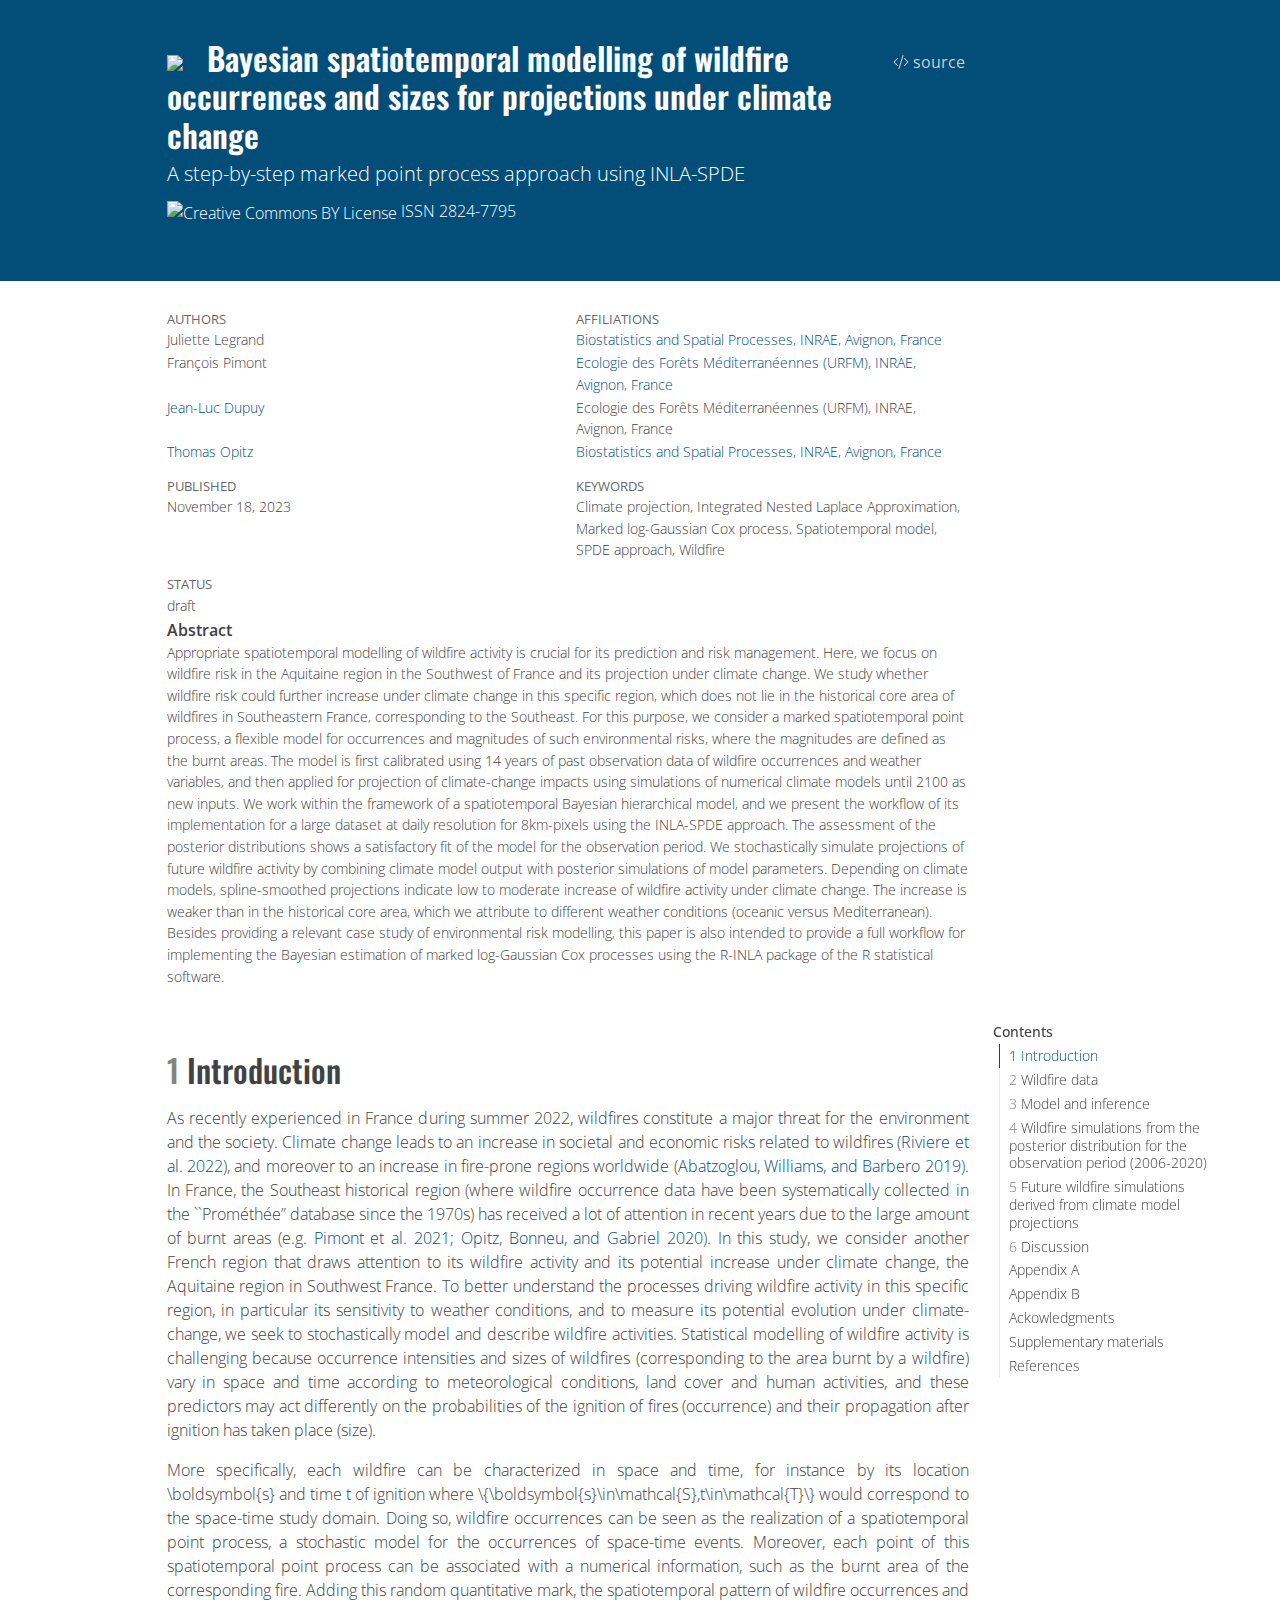
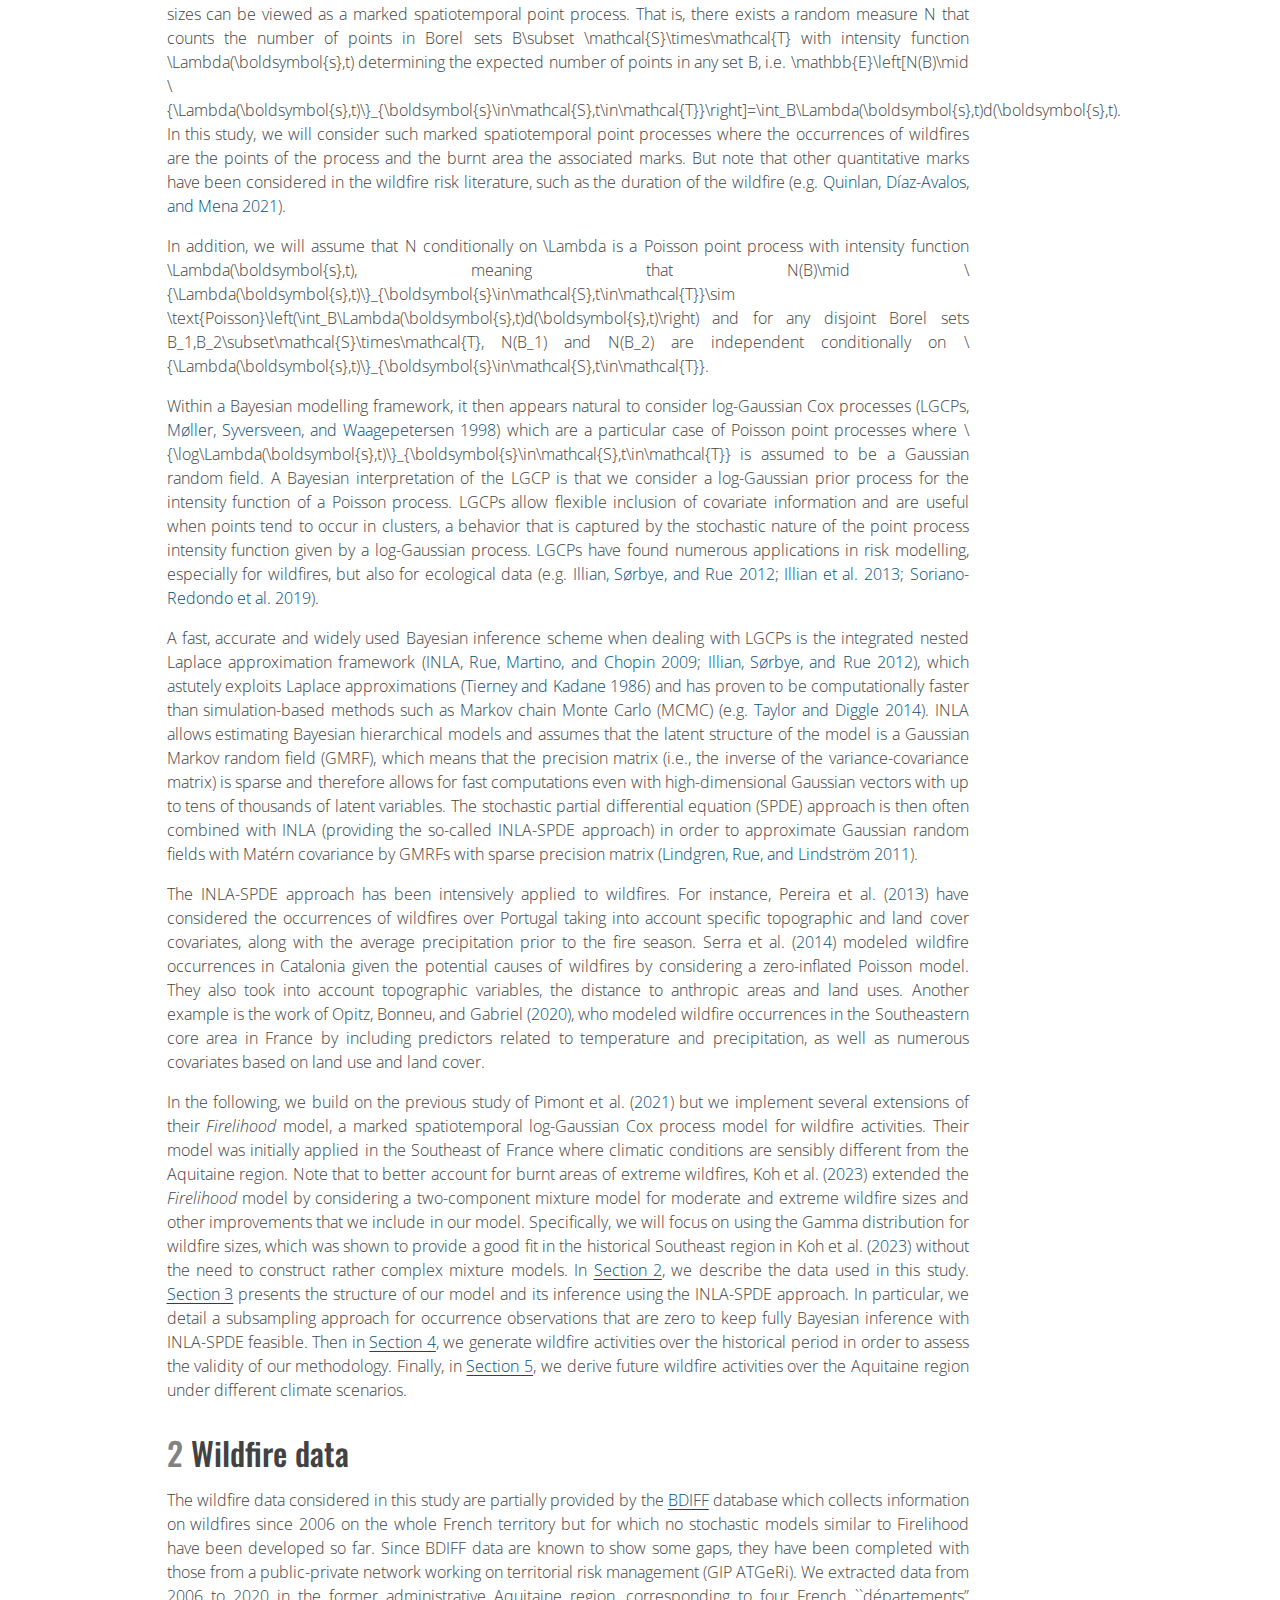
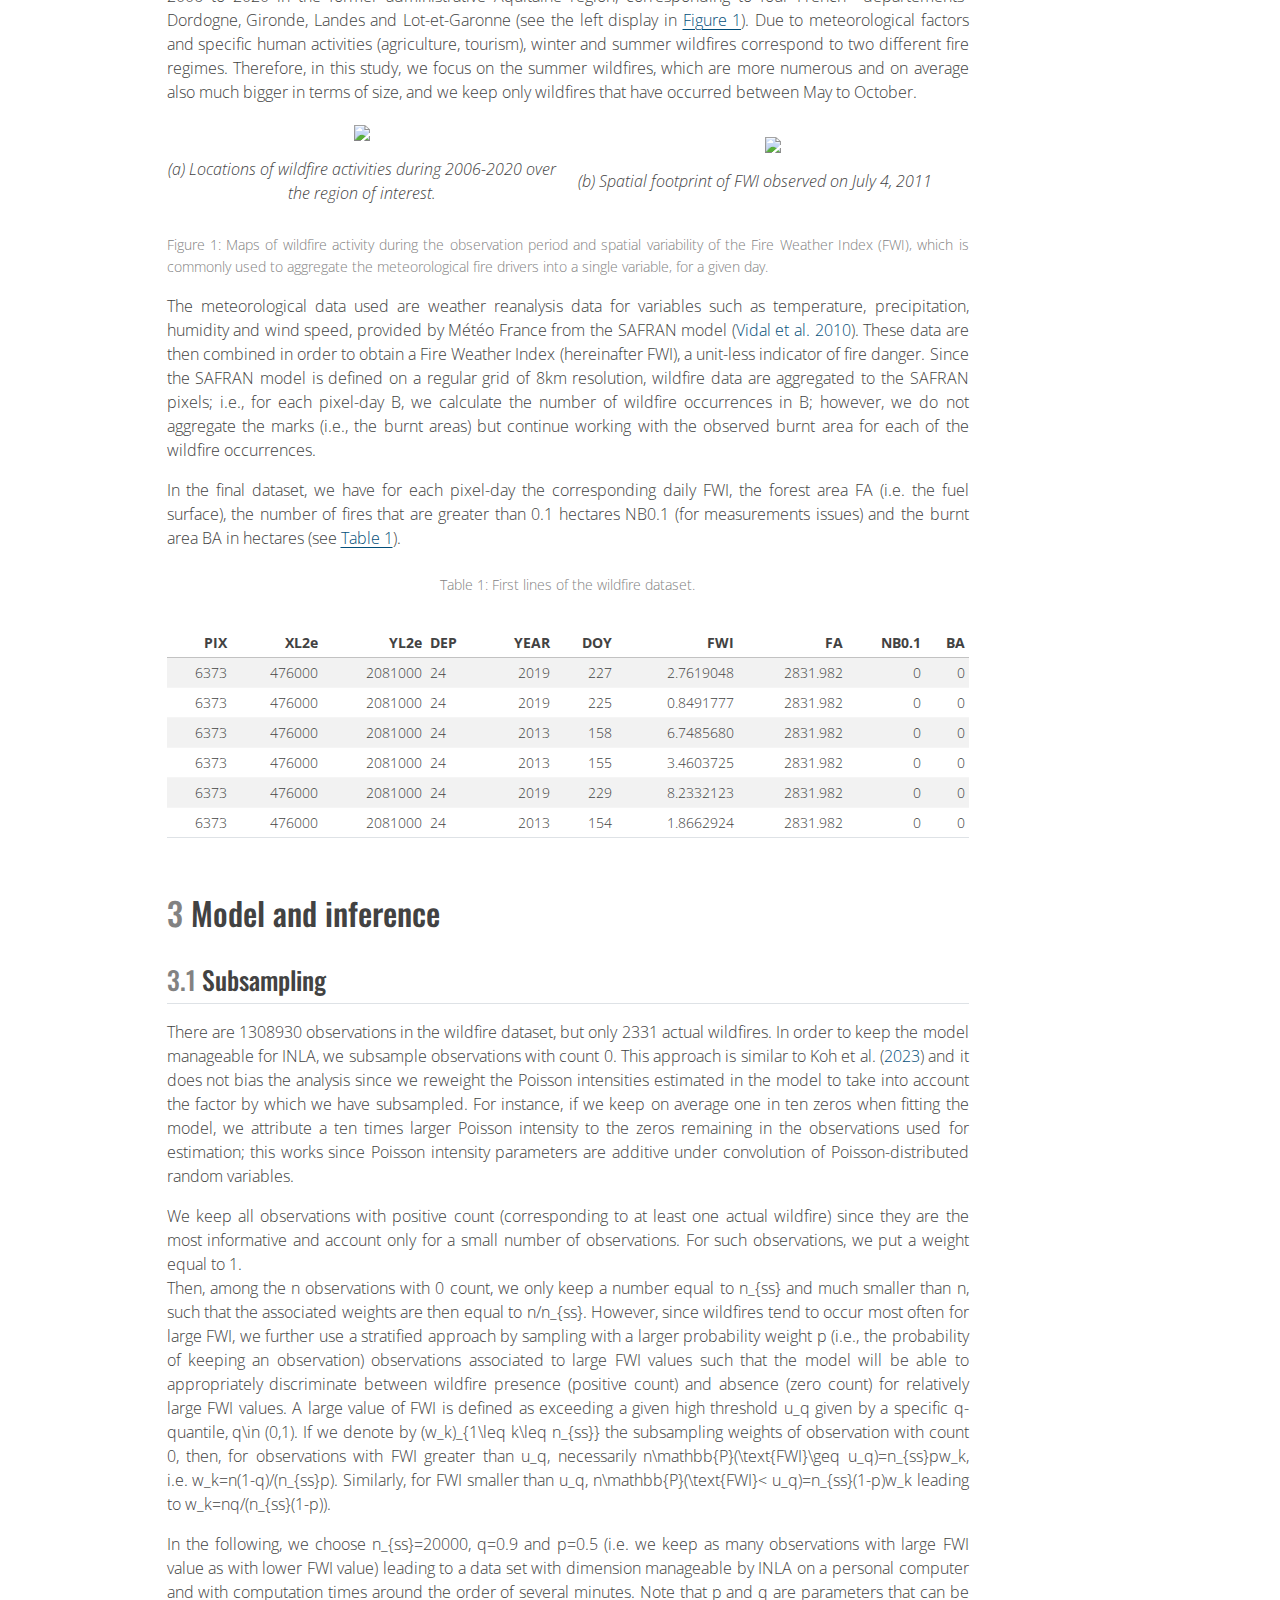
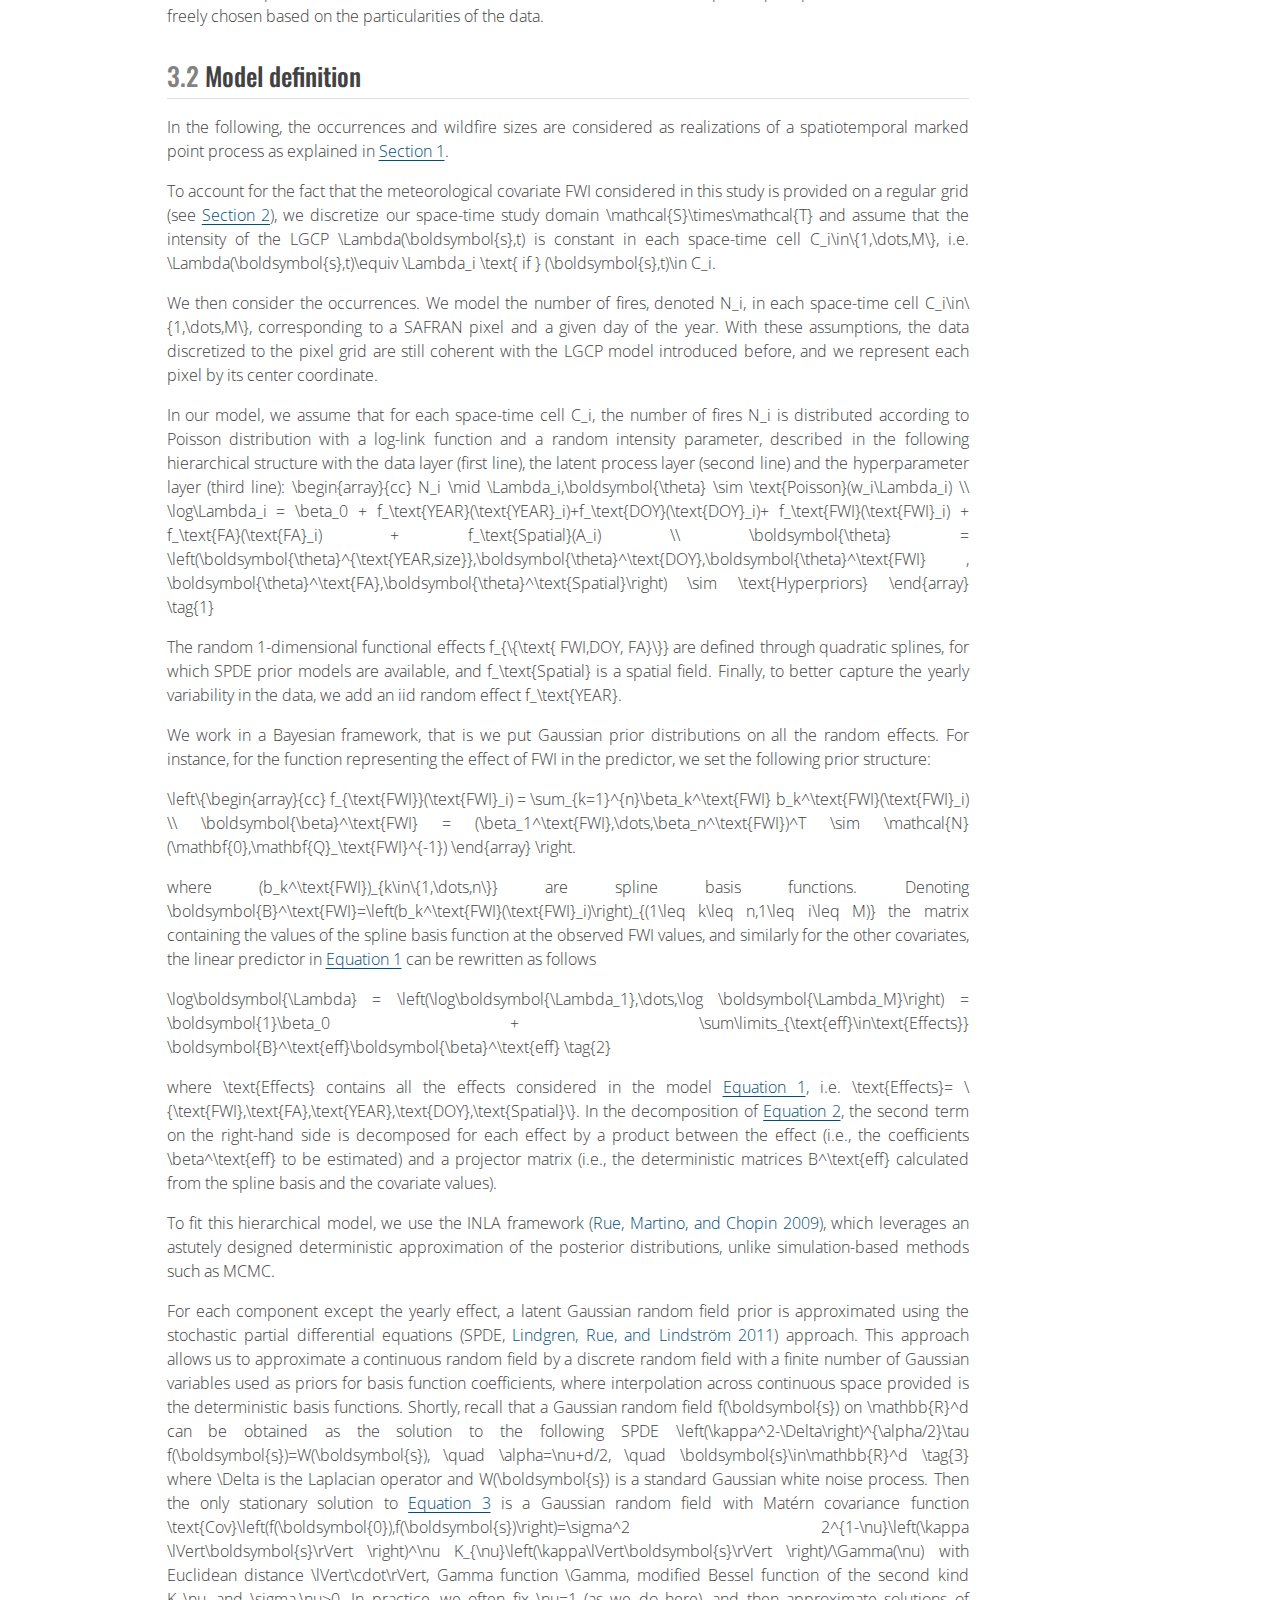
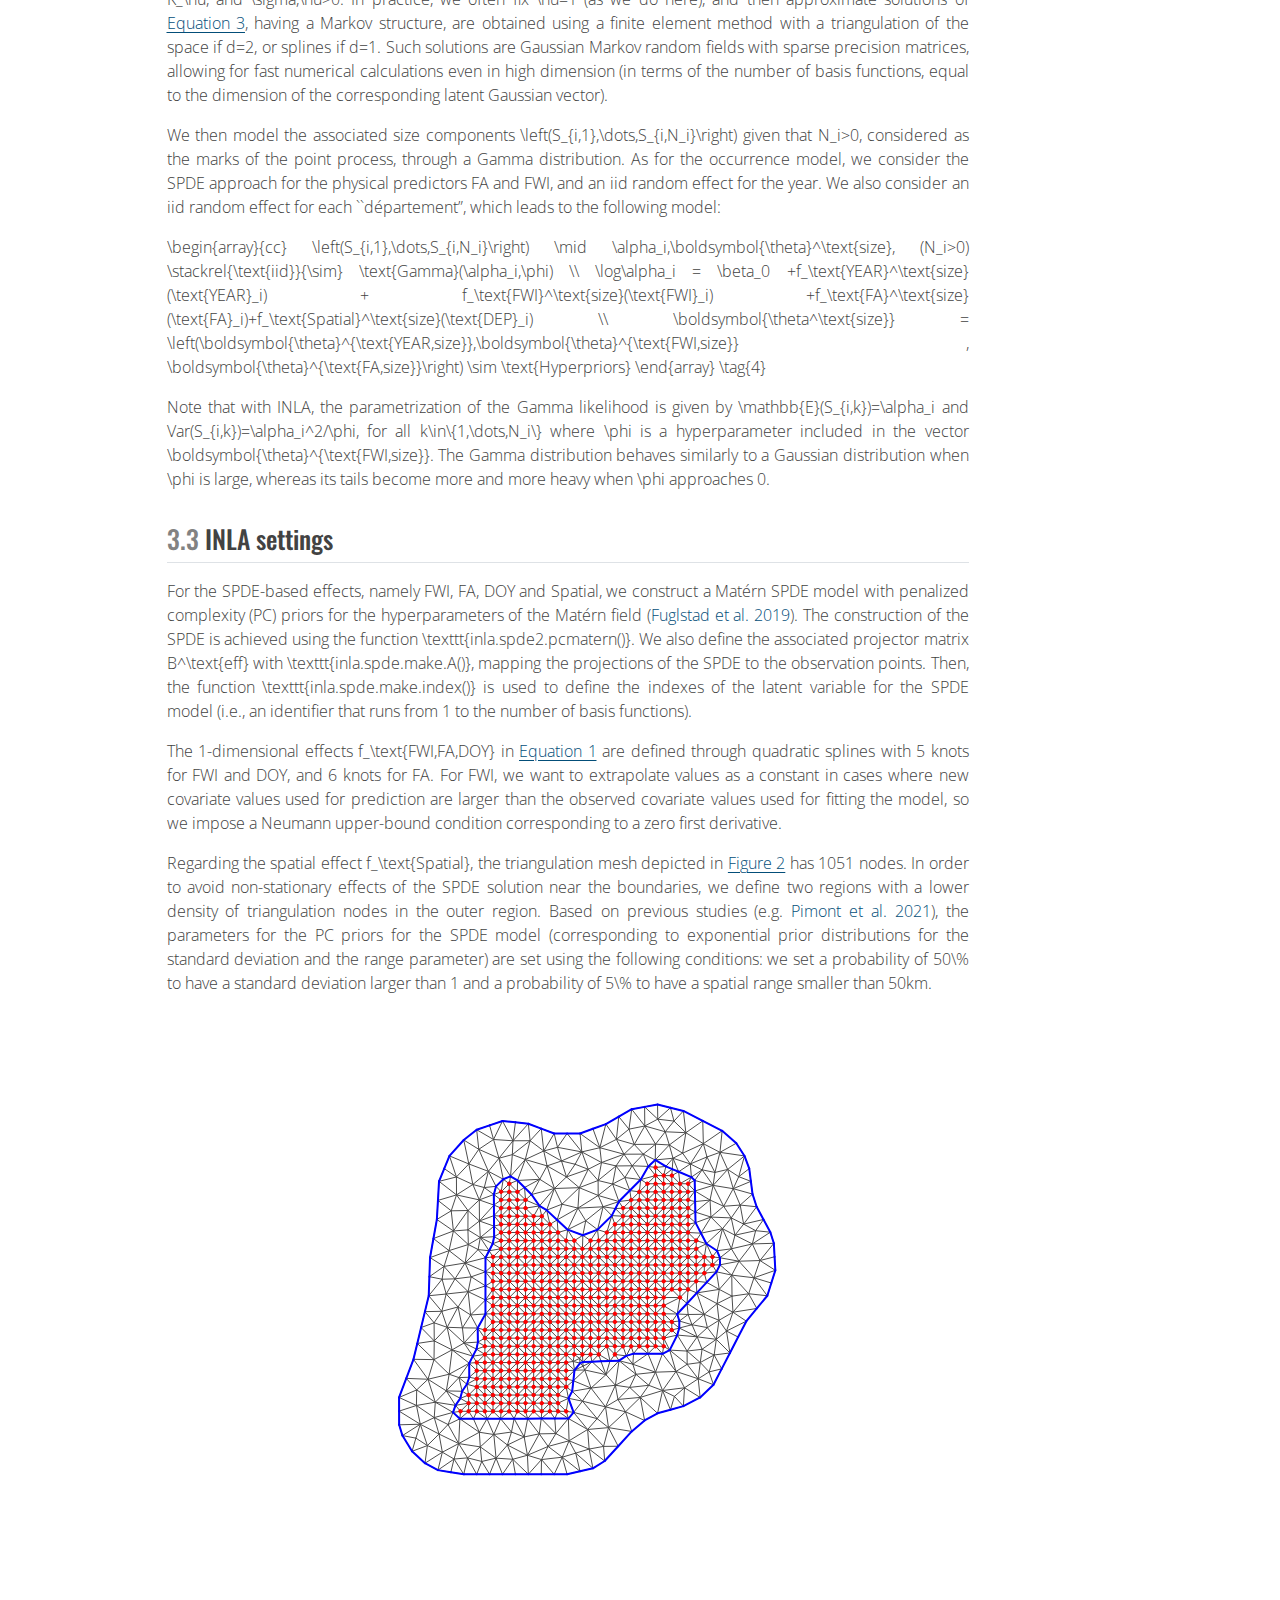
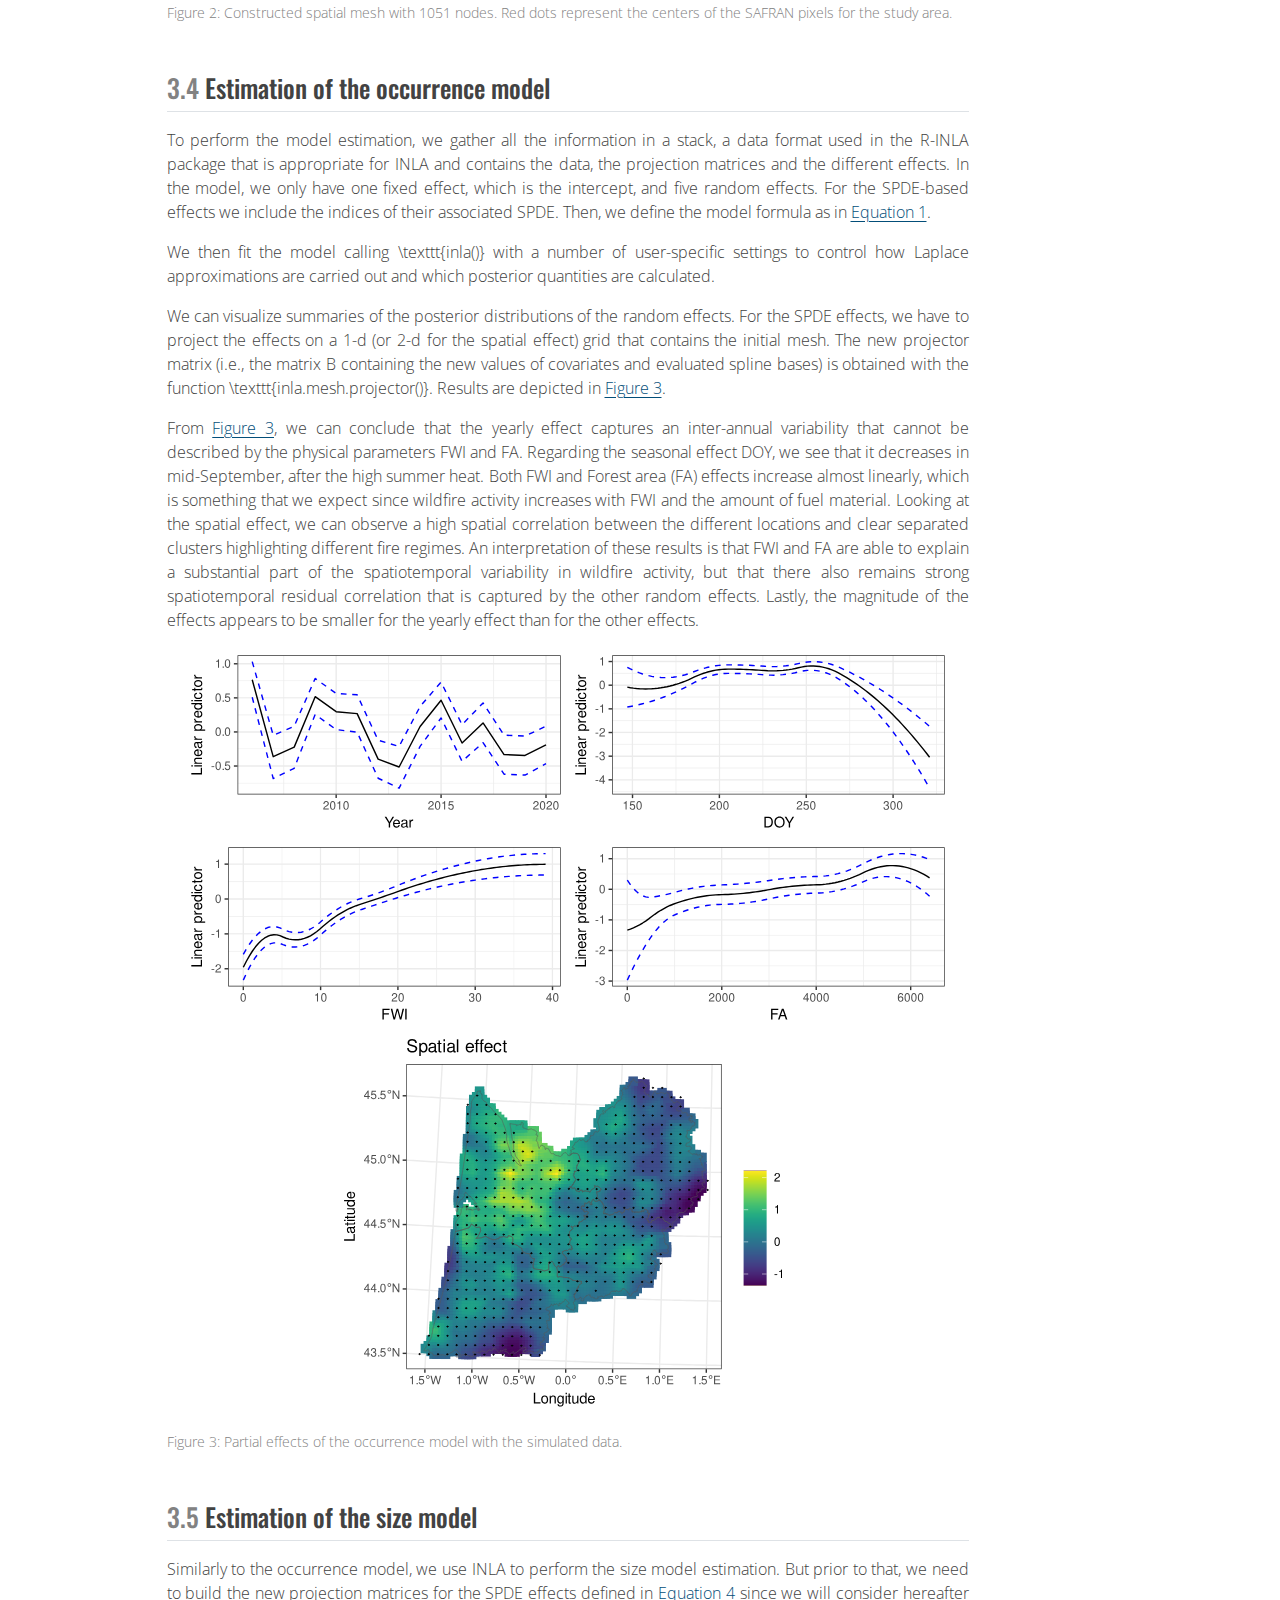
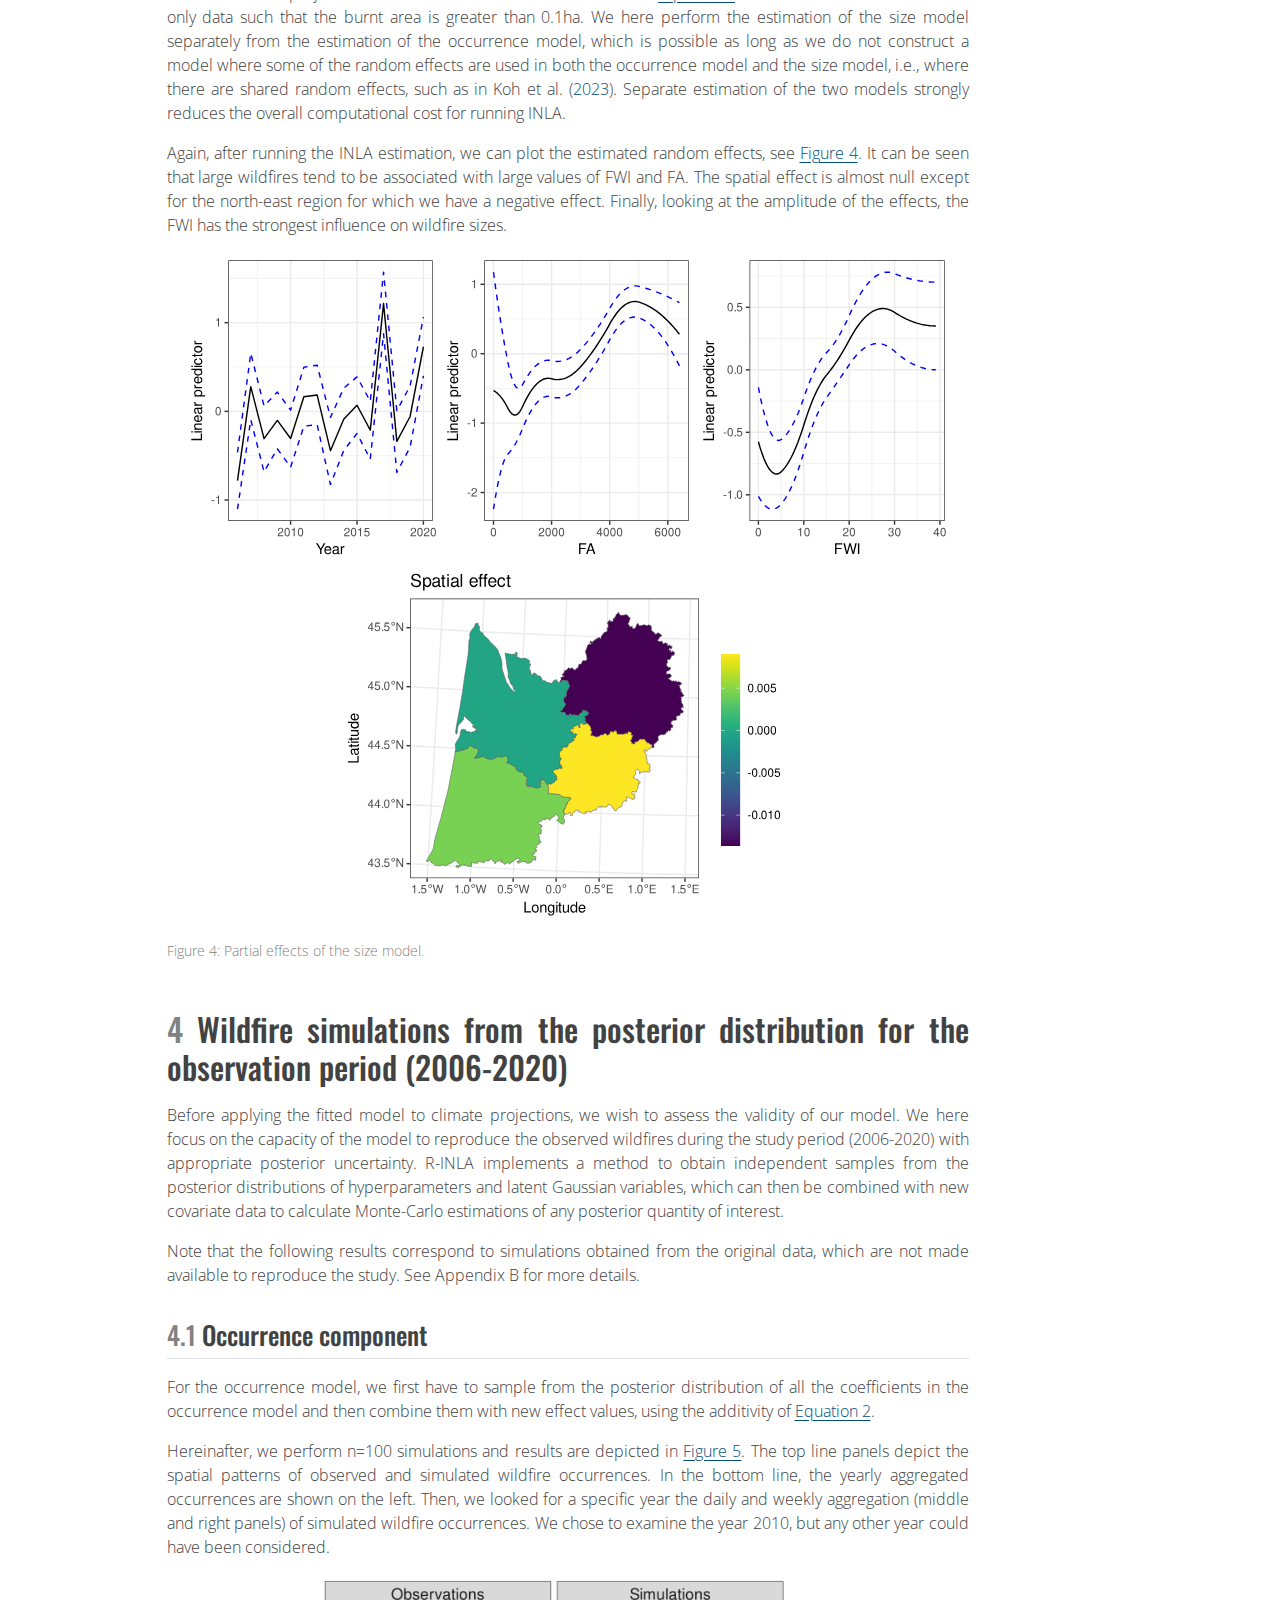
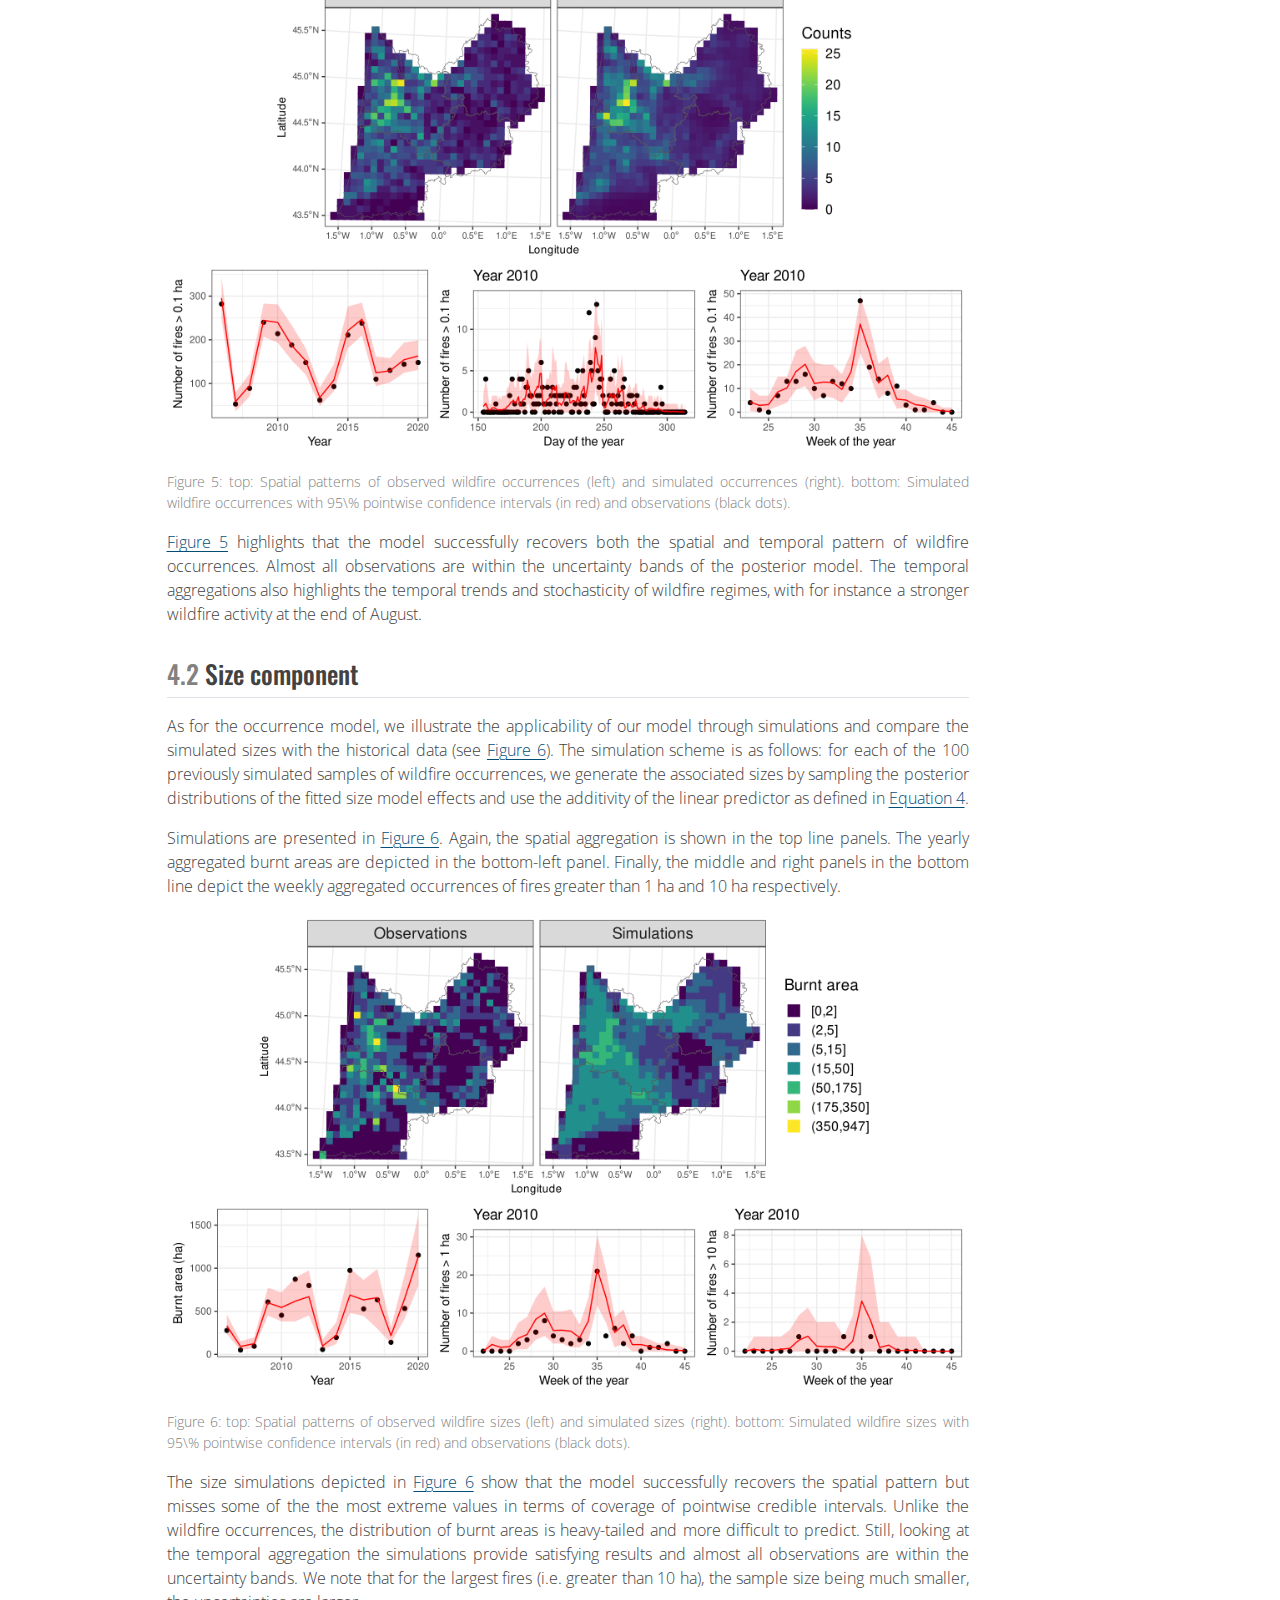
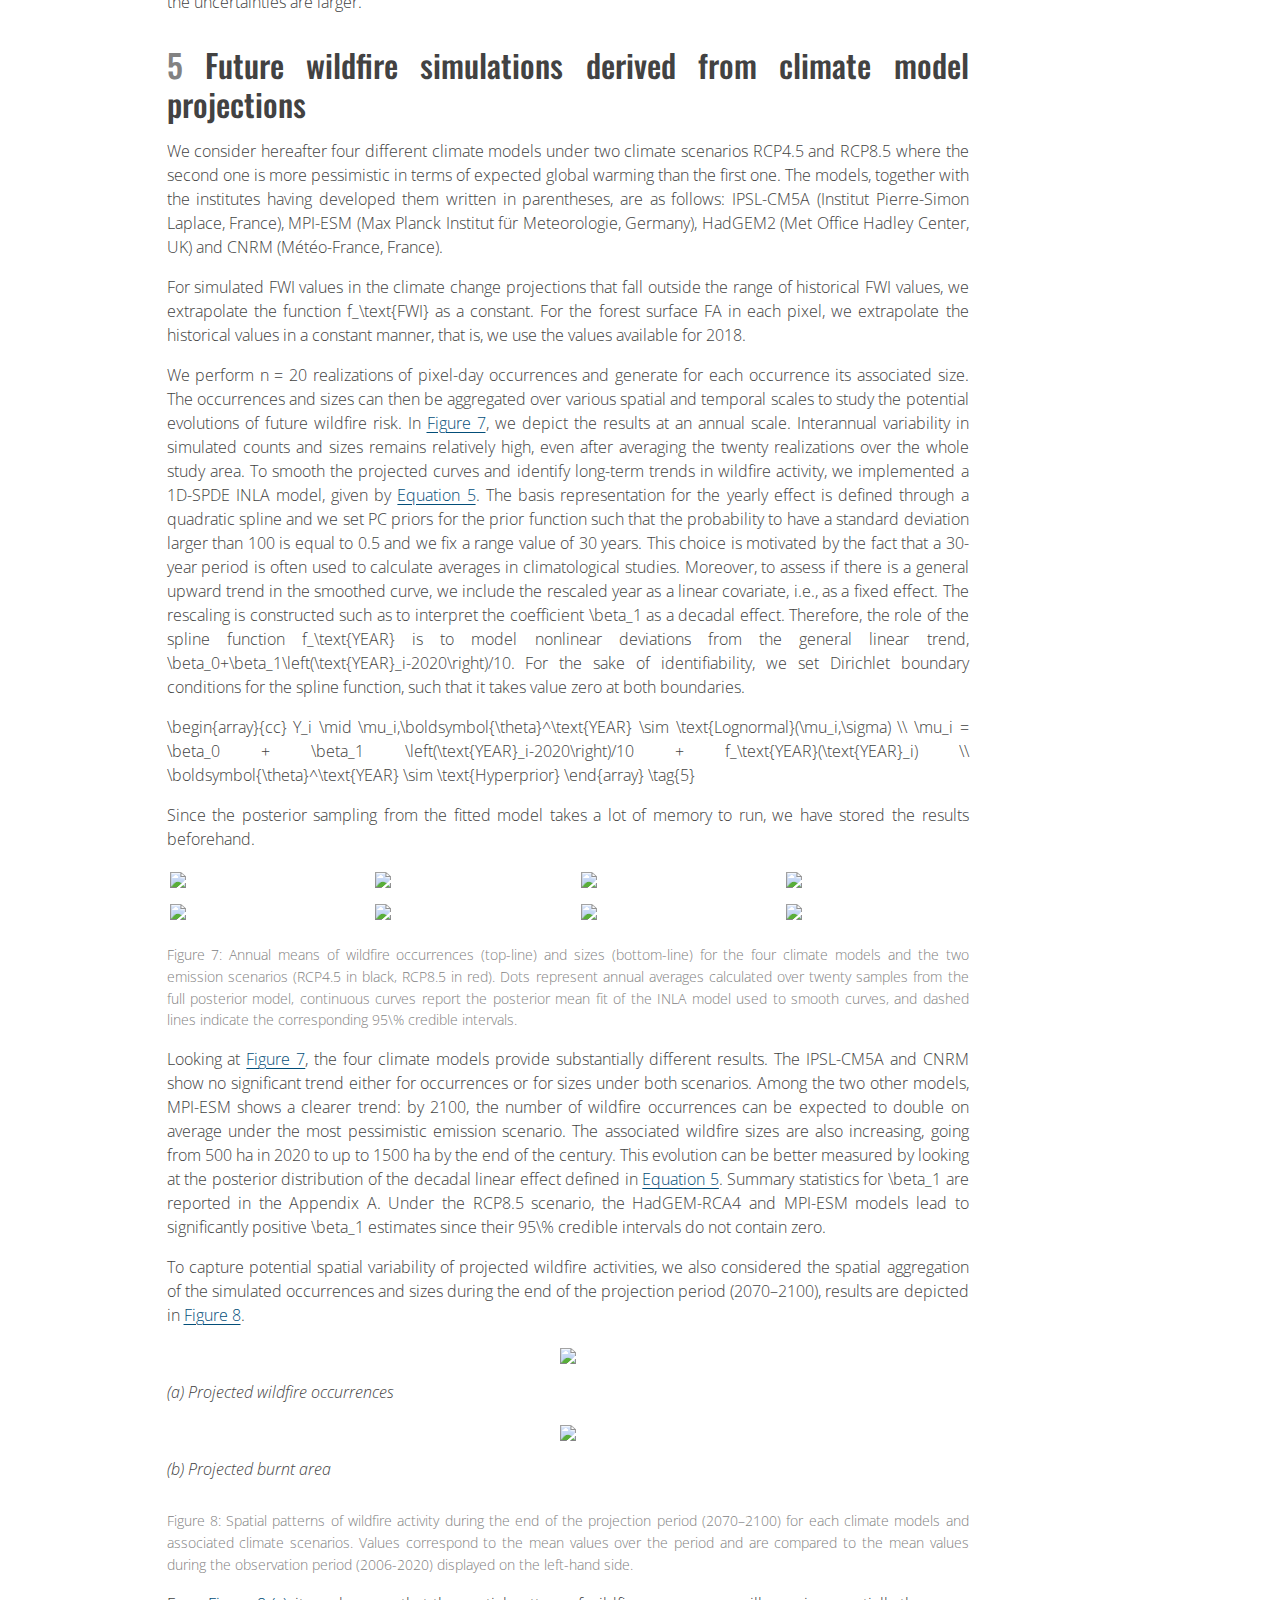
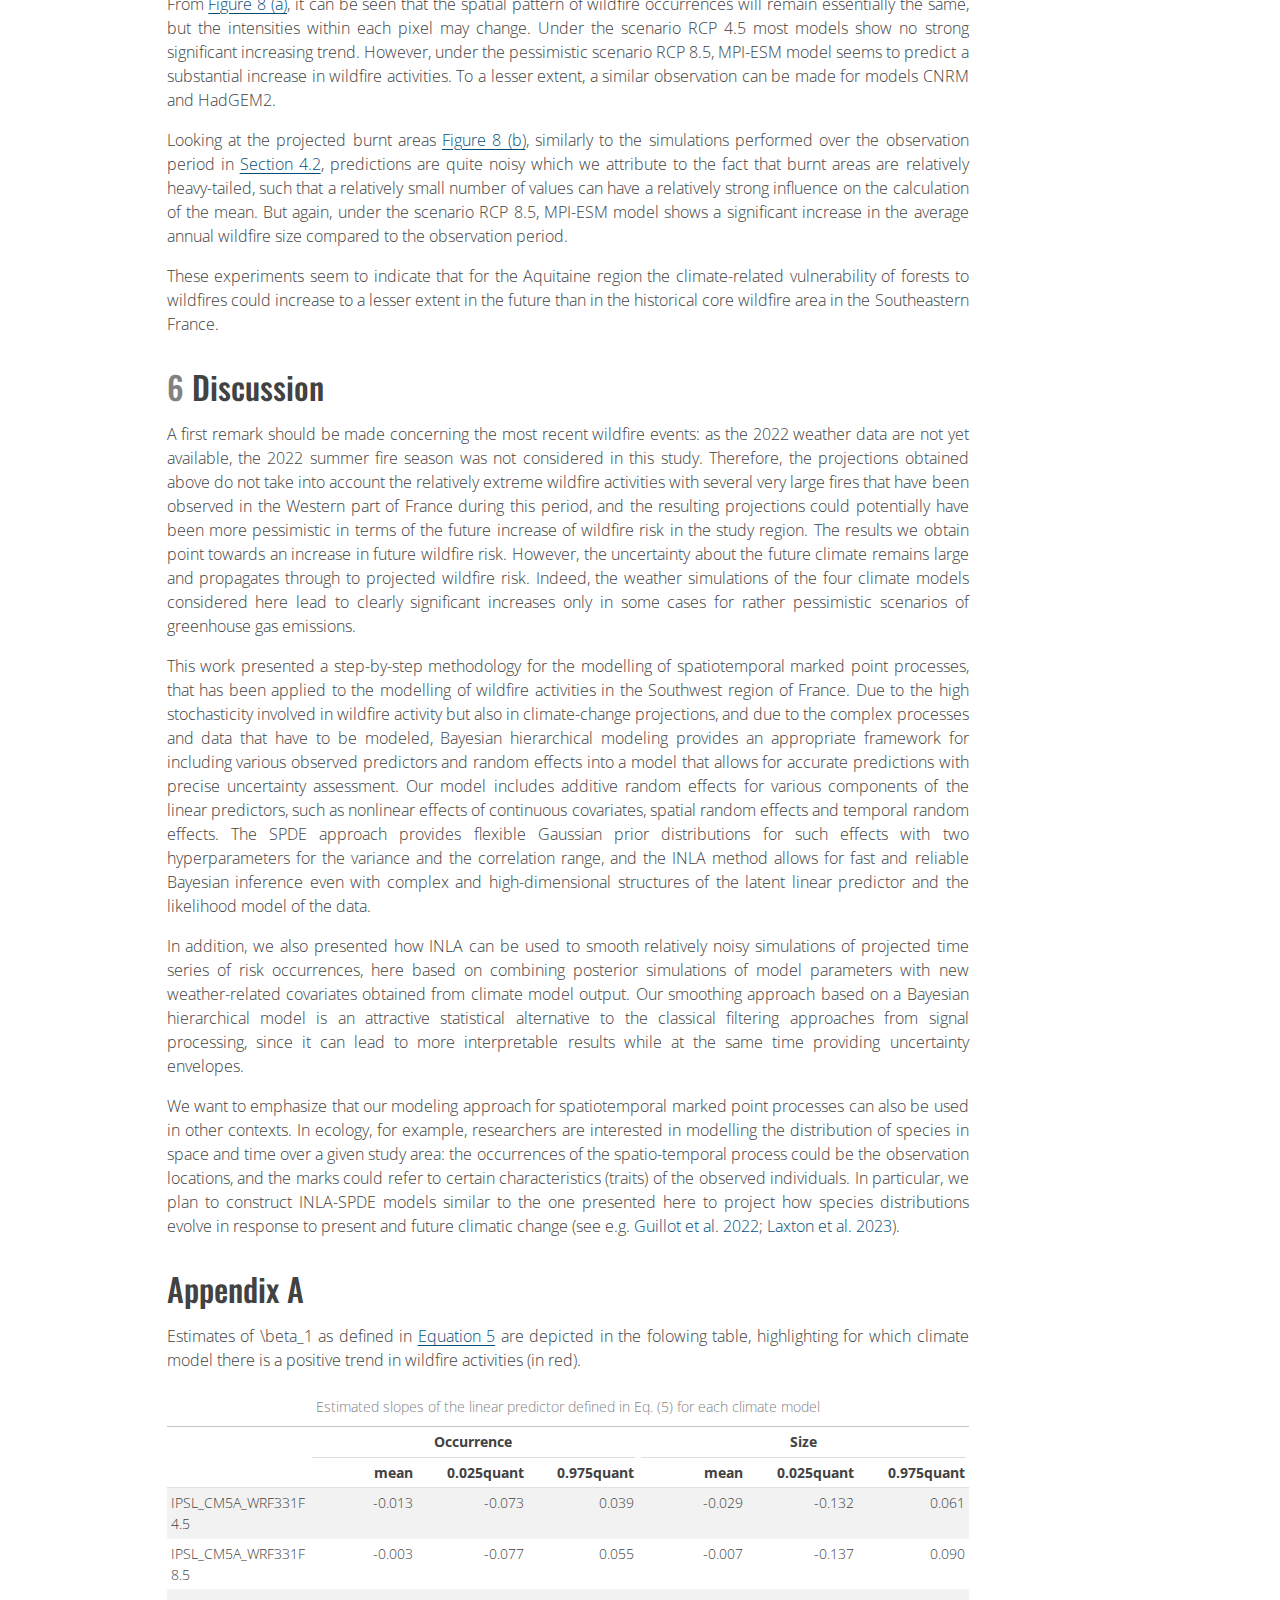
==== commit 5b8ecc54: "Built site for gh-pages" ====
--- a/index.html
+++ b/index.html
@@ -2,7 +2,7 @@
 <html xmlns="http://www.w3.org/1999/xhtml" lang="en" xml:lang="en"><head>
 
 <meta charset="utf-8">
-<meta name="generator" content="quarto-1.4.466">
+<meta name="generator" content="quarto-1.4.506">
 
 <meta name="viewport" content="width=device-width, initial-scale=1.0, user-scalable=yes">
 
@@ -10,7 +10,7 @@
 <meta name="author" content="François Pimont">
 <meta name="author" content="Jean-Luc Dupuy">
 <meta name="author" content="Thomas Opitz">
-<meta name="dcterms.date" content="2023-11-01">
+<meta name="dcterms.date" content="2023-11-18">
 <meta name="keywords" content="Climate projection, Integrated Nested Laplace Approximation, Marked log-Gaussian Cox process, Spatiotemporal model, SPDE approach, Wildfire">
 
 <title>Bayesian spatiotemporal modelling of wildfire occurrences and sizes for projections under climate change</title>
@@ -200,7 +200,7 @@
       <div>
       <div class="quarto-title-meta-heading">Published</div>
       <div class="quarto-title-meta-contents">
-        <p class="date">November 1, 2023</p>
+        <p class="date">November 18, 2023</p>
       </div>
     </div>
                                     
@@ -282,7 +282,7 @@
 <div id="fig-data" class="quarto-layout-panel">
 <figure class="quarto-float quarto-float-fig figure">
 <div aria-describedby="fig-data-caption-0ceaefa1-69ba-4598-a22c-09a6ac19f8ca">
-<div class="quarto-layout-row quarto-layout-valign-bottom">
+<div class="quarto-layout-row quarto-layout-valign-center">
 <div class="quarto-layout-cell-subref quarto-layout-cell" data-ref-parent="fig-data" style="flex-basis: 50.0%;justify-content: center;">
 <div id="fig-fire-plot" class="quarto-figure quarto-figure-center anchored">
 <figure class="quarto-float quarto-subfloat-fig figure">
@@ -947,7 +947,7 @@
     Sizes for Projections Under Climate Change},
   journal = {Computo},
   pages = {undefined},
-  date = {2023-11-01},
+  date = {2023-11-18},
   url = {https://computo.sfds.asso.fr/},
   doi = {xxxx},
   langid = {en},
@@ -1118,6 +1118,24 @@
   if (showAllCode) {
     showAllCode.addEventListener("click", toggleCodeHandler(true));
   }
+    var localhostRegex = new RegExp(/^(?:http|https):\/\/localhost\:?[0-9]*\//);
+    var mailtoRegex = new RegExp(/^mailto:/);
+      var filterRegex = new RegExp('/' + window.location.host + '/');
+    var isInternal = (href) => {
+        return filterRegex.test(href) || localhostRegex.test(href) || mailtoRegex.test(href);
+    }
+    // Inspect non-navigation links and adorn them if external
+ 	var links = window.document.querySelectorAll('a[href]:not(.nav-link):not(.navbar-brand):not(.toc-action):not(.sidebar-link):not(.sidebar-item-toggle):not(.pagination-link):not(.no-external):not([aria-hidden]):not(.dropdown-item):not(.quarto-navigation-tool)');
+    for (var i=0; i<links.length; i++) {
+      const link = links[i];
+      if (!isInternal(link.href)) {
+          // target, if specified
+          link.setAttribute("target", "_blank");
+          if (link.getAttribute("rel") === null) {
+            link.setAttribute("rel", "noopener");
+          }
+      }
+    }
   function tippyHover(el, contentFn, onTriggerFn, onUntriggerFn) {
     const config = {
       allowHTML: true,
@@ -1192,8 +1210,15 @@
       // Special case sections, only their first couple elements
       const container = document.createElement("div");
       if (note.children && note.children.length > 2) {
-        for (let i = 0; i < 2; i++) {
-          container.appendChild(note.children[i].cloneNode(true));
+        container.appendChild(note.children[0].cloneNode(true));
+        for (let i = 1; i < note.children.length; i++) {
+          const child = note.children[i];
+          if (child.tagName === "P" && child.innerText === "") {
+            continue;
+          } else {
+            container.appendChild(child.cloneNode(true));
+            break;
+          }
         }
         typesetMath(container);
         return container.innerHTML
@@ -1427,24 +1452,6 @@
       });
     }
   }
-    var localhostRegex = new RegExp(/^(?:http|https):\/\/localhost\:?[0-9]*\//);
-    var mailtoRegex = new RegExp(/^mailto:/);
-      var filterRegex = new RegExp('/' + window.location.host + '/');
-    var isInternal = (href) => {
-        return filterRegex.test(href) || localhostRegex.test(href) || mailtoRegex.test(href);
-    }
-    // Inspect non-navigation links and adorn them if external
- 	var links = window.document.querySelectorAll('a[href]:not(.nav-link):not(.navbar-brand):not(.toc-action):not(.sidebar-link):not(.sidebar-item-toggle):not(.pagination-link):not(.no-external):not([aria-hidden]):not(.dropdown-item):not(.quarto-navigation-tool)');
-    for (var i=0; i<links.length; i++) {
-      const link = links[i];
-      if (!isInternal(link.href)) {
-          // target, if specified
-          link.setAttribute("target", "_blank");
-          if (link.getAttribute("rel") === null) {
-            link.setAttribute("rel", "noopener");
-          }
-      }
-    }
 });
 </script><div class="modal fade" id="quarto-embedded-source-code-modal" tabindex="-1" aria-labelledby="quarto-embedded-source-code-modal-label" aria-hidden="true"><div class="modal-dialog modal-dialog-scrollable"><div class="modal-content"><div class="modal-header"><h5 class="modal-title" id="quarto-embedded-source-code-modal-label">Source Code</h5><button class="btn-close" data-bs-dismiss="modal"></button></div><div class="modal-body"><div class="">
 <div class="sourceCode" id="cb2" data-shortcodes="false"><pre class="sourceCode markdown code-with-copy"><code class="sourceCode markdown"><span id="cb2-1"><a href="#cb2-1" aria-hidden="true" tabindex="-1"></a><span class="co">---</span></span>
@@ -1507,1543 +1514,1541 @@
 <span id="cb2-58"><a href="#cb2-58" aria-hidden="true" tabindex="-1"></a><span class="in">library(knitr)</span></span>
 <span id="cb2-59"><a href="#cb2-59" aria-hidden="true" tabindex="-1"></a><span class="in">library(kableExtra)</span></span>
 <span id="cb2-60"><a href="#cb2-60" aria-hidden="true" tabindex="-1"></a></span>
-<span id="cb2-61"><a href="#cb2-61" aria-hidden="true" tabindex="-1"></a><span class="in"># DATA = "computo_data/"</span></span>
-<span id="cb2-62"><a href="#cb2-62" aria-hidden="true" tabindex="-1"></a></span>
-<span id="cb2-63"><a href="#cb2-63" aria-hidden="true" tabindex="-1"></a><span class="in">poisson.sim.occ =function(x,Dat){</span></span>
-<span id="cb2-64"><a href="#cb2-64" aria-hidden="true" tabindex="-1"></a><span class="in">  # simulation of observing at least 1 fire + selection of corresponding events</span></span>
-<span id="cb2-65"><a href="#cb2-65" aria-hidden="true" tabindex="-1"></a><span class="in">  Dat[rpois(length(x), lambda = x)&gt;0, ]</span></span>
-<span id="cb2-66"><a href="#cb2-66" aria-hidden="true" tabindex="-1"></a><span class="in">}</span></span>
+<span id="cb2-61"><a href="#cb2-61" aria-hidden="true" tabindex="-1"></a><span class="in">poisson.sim.occ =function(x,Dat){</span></span>
+<span id="cb2-62"><a href="#cb2-62" aria-hidden="true" tabindex="-1"></a><span class="in">  # simulation of observing at least 1 fire + selection of corresponding events</span></span>
+<span id="cb2-63"><a href="#cb2-63" aria-hidden="true" tabindex="-1"></a><span class="in">  Dat[rpois(length(x), lambda = x)&gt;0, ]</span></span>
+<span id="cb2-64"><a href="#cb2-64" aria-hidden="true" tabindex="-1"></a><span class="in">}</span></span>
+<span id="cb2-65"><a href="#cb2-65" aria-hidden="true" tabindex="-1"></a></span>
+<span id="cb2-66"><a href="#cb2-66" aria-hidden="true" tabindex="-1"></a><span class="in">```</span></span>
 <span id="cb2-67"><a href="#cb2-67" aria-hidden="true" tabindex="-1"></a></span>
-<span id="cb2-68"><a href="#cb2-68" aria-hidden="true" tabindex="-1"></a><span class="in">```</span></span>
+<span id="cb2-68"><a href="#cb2-68" aria-hidden="true" tabindex="-1"></a><span class="fu"># Introduction {#sec-intro}</span></span>
 <span id="cb2-69"><a href="#cb2-69" aria-hidden="true" tabindex="-1"></a></span>
-<span id="cb2-70"><a href="#cb2-70" aria-hidden="true" tabindex="-1"></a><span class="fu"># Introduction {#sec-intro}</span></span>
+<span id="cb2-70"><a href="#cb2-70" aria-hidden="true" tabindex="-1"></a>As recently experienced in France during summer 2022, wildfires constitute a major threat for the environment and the society. Climate change leads to an increase in societal and economic risks related to wildfires <span class="co">[</span><span class="ot">@Riviere2022</span><span class="co">]</span>, and moreover to an increase in fire-prone regions worldwide <span class="co">[</span><span class="ot">@Abatzoglou2019</span><span class="co">]</span>. In France, the Southeast historical region (where wildfire occurrence data have been systematically collected in the ``Prométhée" database since the 1970s) has received a lot of attention in recent years due to the large amount of burnt areas <span class="co">[</span><span class="ot">e.g. @Pimont2021; @Opitz2020</span><span class="co">]</span>. In this study, we consider another French region that draws attention to its wildfire activity and its potential increase under climate change, the Aquitaine region in Southwest France. To better understand the processes driving wildfire activity in this specific region, in particular its sensitivity to weather conditions, and to measure its potential evolution under climate-change, we seek to stochastically model and describe wildfire activities. Statistical modelling of wildfire activity is challenging because occurrence intensities and sizes of wildfires (corresponding to the area burnt by a wildfire) vary in space and time according to meteorological conditions, land cover and human activities, and these predictors may act differently on the probabilities of the ignition of fires (occurrence) and their propagation after ignition has taken place (size). </span>
 <span id="cb2-71"><a href="#cb2-71" aria-hidden="true" tabindex="-1"></a></span>
-<span id="cb2-72"><a href="#cb2-72" aria-hidden="true" tabindex="-1"></a>As recently experienced in France during summer 2022, wildfires constitute a major threat for the environment and the society. Climate change leads to an increase in societal and economic risks related to wildfires <span class="co">[</span><span class="ot">@Riviere2022</span><span class="co">]</span>, and moreover to an increase in fire-prone regions worldwide <span class="co">[</span><span class="ot">@Abatzoglou2019</span><span class="co">]</span>. In France, the Southeast historical region (where wildfire occurrence data have been systematically collected in the ``Prométhée" database since the 1970s) has received a lot of attention in recent years due to the large amount of burnt areas <span class="co">[</span><span class="ot">e.g. @Pimont2021; @Opitz2020</span><span class="co">]</span>. In this study, we consider another French region that draws attention to its wildfire activity and its potential increase under climate change, the Aquitaine region in Southwest France. To better understand the processes driving wildfire activity in this specific region, in particular its sensitivity to weather conditions, and to measure its potential evolution under climate-change, we seek to stochastically model and describe wildfire activities. Statistical modelling of wildfire activity is challenging because occurrence intensities and sizes of wildfires (corresponding to the area burnt by a wildfire) vary in space and time according to meteorological conditions, land cover and human activities, and these predictors may act differently on the probabilities of the ignition of fires (occurrence) and their propagation after ignition has taken place (size). </span>
-<span id="cb2-73"><a href="#cb2-73" aria-hidden="true" tabindex="-1"></a></span>
-<span id="cb2-74"><a href="#cb2-74" aria-hidden="true" tabindex="-1"></a></span>
-<span id="cb2-75"><a href="#cb2-75" aria-hidden="true" tabindex="-1"></a>More specifically, each wildfire can be characterized in space and time, for instance by its location $\boldsymbol{s}$ and time $t$ of ignition where $<span class="sc">\{</span>\boldsymbol{s}\in\mathcal{S},t\in\mathcal{T}<span class="sc">\}</span>$ would correspond to the space-time study domain. Doing so, wildfire occurrences can be seen as the realization of a spatiotemporal point process, a stochastic model for the occurrences of space-time events. Moreover, each point of this spatiotemporal point process can be associated with a numerical information, such as the burnt area of the corresponding fire. Adding this random quantitative mark, the spatiotemporal pattern of wildfire occurrences and sizes can be viewed as a marked spatiotemporal point process. That is, there exists a random measure $N$ that counts the number of points in Borel sets $B\subset \mathcal{S}\times\mathcal{T}$ with intensity function $\Lambda(\boldsymbol{s},t)$ determining the expected number of points in any set $B$, i.e. $$\mathbb{E}\left<span class="co">[</span><span class="ot">N(B)\mid \{\Lambda(\boldsymbol{s},t)\}_{\boldsymbol{s}\in\mathcal{S},t\in\mathcal{T}}\right</span><span class="co">]</span>=\int_B\Lambda(\boldsymbol{s},t)d(\boldsymbol{s},t).$$</span>
-<span id="cb2-76"><a href="#cb2-76" aria-hidden="true" tabindex="-1"></a>In this study, we will consider such marked spatiotemporal point processes where the occurrences of wildfires are the points of the process and the burnt area the associated marks. But note that other quantitative marks have been considered in the wildfire risk literature, such as the duration of the wildfire <span class="co">[</span><span class="ot">e.g. @Quinlan2021</span><span class="co">]</span>.</span>
+<span id="cb2-72"><a href="#cb2-72" aria-hidden="true" tabindex="-1"></a></span>
+<span id="cb2-73"><a href="#cb2-73" aria-hidden="true" tabindex="-1"></a>More specifically, each wildfire can be characterized in space and time, for instance by its location $\boldsymbol{s}$ and time $t$ of ignition where $<span class="sc">\{</span>\boldsymbol{s}\in\mathcal{S},t\in\mathcal{T}<span class="sc">\}</span>$ would correspond to the space-time study domain. Doing so, wildfire occurrences can be seen as the realization of a spatiotemporal point process, a stochastic model for the occurrences of space-time events. Moreover, each point of this spatiotemporal point process can be associated with a numerical information, such as the burnt area of the corresponding fire. Adding this random quantitative mark, the spatiotemporal pattern of wildfire occurrences and sizes can be viewed as a marked spatiotemporal point process. That is, there exists a random measure $N$ that counts the number of points in Borel sets $B\subset \mathcal{S}\times\mathcal{T}$ with intensity function $\Lambda(\boldsymbol{s},t)$ determining the expected number of points in any set $B$, i.e. $$\mathbb{E}\left<span class="co">[</span><span class="ot">N(B)\mid \{\Lambda(\boldsymbol{s},t)\}_{\boldsymbol{s}\in\mathcal{S},t\in\mathcal{T}}\right</span><span class="co">]</span>=\int_B\Lambda(\boldsymbol{s},t)d(\boldsymbol{s},t).$$</span>
+<span id="cb2-74"><a href="#cb2-74" aria-hidden="true" tabindex="-1"></a>In this study, we will consider such marked spatiotemporal point processes where the occurrences of wildfires are the points of the process and the burnt area the associated marks. But note that other quantitative marks have been considered in the wildfire risk literature, such as the duration of the wildfire <span class="co">[</span><span class="ot">e.g. @Quinlan2021</span><span class="co">]</span>.</span>
+<span id="cb2-75"><a href="#cb2-75" aria-hidden="true" tabindex="-1"></a></span>
+<span id="cb2-76"><a href="#cb2-76" aria-hidden="true" tabindex="-1"></a>In addition, we will assume that $N$ conditionally on $\Lambda$  is a Poisson point process with intensity function $\Lambda(\boldsymbol{s},t)$, meaning that $$N(B)\mid <span class="sc">\{</span>\Lambda(\boldsymbol{s},t)<span class="sc">\}</span>_{\boldsymbol{s}\in\mathcal{S},t\in\mathcal{T}}\sim \text{Poisson}\left(\int_B\Lambda(\boldsymbol{s},t)d(\boldsymbol{s},t)\right)$$ and for any disjoint Borel sets $B_1,B_2\subset\mathcal{S}\times\mathcal{T}$, $N(B_1)$ and $N(B_2)$ are independent conditionally on $\{\Lambda(\boldsymbol{s},t)\}_{\boldsymbol{s}\in\mathcal{S},t\in\mathcal{T}}$.</span>
 <span id="cb2-77"><a href="#cb2-77" aria-hidden="true" tabindex="-1"></a></span>
-<span id="cb2-78"><a href="#cb2-78" aria-hidden="true" tabindex="-1"></a>In addition, we will assume that $N$ conditionally on $\Lambda$  is a Poisson point process with intensity function $\Lambda(\boldsymbol{s},t)$, meaning that $$N(B)\mid <span class="sc">\{</span>\Lambda(\boldsymbol{s},t)<span class="sc">\}</span>_{\boldsymbol{s}\in\mathcal{S},t\in\mathcal{T}}\sim \text{Poisson}\left(\int_B\Lambda(\boldsymbol{s},t)d(\boldsymbol{s},t)\right)$$ and for any disjoint Borel sets $B_1,B_2\subset\mathcal{S}\times\mathcal{T}$, $N(B_1)$ and $N(B_2)$ are independent conditionally on $\{\Lambda(\boldsymbol{s},t)\}_{\boldsymbol{s}\in\mathcal{S},t\in\mathcal{T}}$.</span>
+<span id="cb2-78"><a href="#cb2-78" aria-hidden="true" tabindex="-1"></a>Within a Bayesian modelling framework, it then appears natural to consider log-Gaussian Cox processes <span class="co">[</span><span class="ot">LGCPs, @moller1998log</span><span class="co">]</span> which are a particular case of Poisson point processes where $<span class="sc">\{</span>\log\Lambda(\boldsymbol{s},t)<span class="sc">\}</span>_{\boldsymbol{s}\in\mathcal{S},t\in\mathcal{T}}$ is assumed to be a Gaussian random field. A Bayesian interpretation of the LGCP is that we consider a log-Gaussian prior process for the intensity function of a Poisson process. LGCPs allow flexible inclusion of covariate information and are useful when points tend to occur in clusters, a behavior that is captured by the stochastic nature of the point process intensity function given by a log-Gaussian process. LGCPs have found numerous applications in risk modelling, especially for wildfires, but also for ecological data <span class="co">[</span><span class="ot">e.g. @Illian2012; @Illian2013; @Soriano2019</span><span class="co">]</span>.</span>
 <span id="cb2-79"><a href="#cb2-79" aria-hidden="true" tabindex="-1"></a></span>
-<span id="cb2-80"><a href="#cb2-80" aria-hidden="true" tabindex="-1"></a>Within a Bayesian modelling framework, it then appears natural to consider log-Gaussian Cox processes <span class="co">[</span><span class="ot">LGCPs, @moller1998log</span><span class="co">]</span> which are a particular case of Poisson point processes where $<span class="sc">\{</span>\log\Lambda(\boldsymbol{s},t)<span class="sc">\}</span>_{\boldsymbol{s}\in\mathcal{S},t\in\mathcal{T}}$ is assumed to be a Gaussian random field. A Bayesian interpretation of the LGCP is that we consider a log-Gaussian prior process for the intensity function of a Poisson process. LGCPs allow flexible inclusion of covariate information and are useful when points tend to occur in clusters, a behavior that is captured by the stochastic nature of the point process intensity function given by a log-Gaussian process. LGCPs have found numerous applications in risk modelling, especially for wildfires, but also for ecological data <span class="co">[</span><span class="ot">e.g. @Illian2012; @Illian2013; @Soriano2019</span><span class="co">]</span>.</span>
+<span id="cb2-80"><a href="#cb2-80" aria-hidden="true" tabindex="-1"></a>A fast, accurate and widely used Bayesian inference scheme when dealing with LGCPs is the integrated nested Laplace approximation framework <span class="co">[</span><span class="ot">INLA, @Rue2009; @Illian2012</span><span class="co">]</span>, which astutely exploits Laplace approximations <span class="co">[</span><span class="ot">@Tierney1986Laplace</span><span class="co">]</span> and has proven to be computationally faster than simulation-based methods such as Markov chain Monte Carlo (MCMC) <span class="co">[</span><span class="ot">e.g. @Taylor2014</span><span class="co">]</span>.  INLA allows estimating Bayesian hierarchical models and assumes that the latent structure of the model is a Gaussian Markov random field (GMRF), which means that the precision matrix (i.e., the inverse of the variance-covariance matrix) is sparse and therefore allows for fast computations even with high-dimensional Gaussian vectors with up to tens of thousands of latent variables. The stochastic partial differential equation (SPDE) approach is then often combined with INLA (providing the so-called INLA-SPDE approach) in order to approximate Gaussian random fields with Matérn covariance by GMRFs with sparse precision matrix <span class="co">[</span><span class="ot">@Lindgren2011SPDE</span><span class="co">]</span>. </span>
 <span id="cb2-81"><a href="#cb2-81" aria-hidden="true" tabindex="-1"></a></span>
-<span id="cb2-82"><a href="#cb2-82" aria-hidden="true" tabindex="-1"></a>A fast, accurate and widely used Bayesian inference scheme when dealing with LGCPs is the integrated nested Laplace approximation framework <span class="co">[</span><span class="ot">INLA, @Rue2009; @Illian2012</span><span class="co">]</span>, which astutely exploits Laplace approximations <span class="co">[</span><span class="ot">@Tierney1986Laplace</span><span class="co">]</span> and has proven to be computationally faster than simulation-based methods such as Markov chain Monte Carlo (MCMC) <span class="co">[</span><span class="ot">e.g. @Taylor2014</span><span class="co">]</span>.  INLA allows estimating Bayesian hierarchical models and assumes that the latent structure of the model is a Gaussian Markov random field (GMRF), which means that the precision matrix (i.e., the inverse of the variance-covariance matrix) is sparse and therefore allows for fast computations even with high-dimensional Gaussian vectors with up to tens of thousands of latent variables. The stochastic partial differential equation (SPDE) approach is then often combined with INLA (providing the so-called INLA-SPDE approach) in order to approximate Gaussian random fields with Matérn covariance by GMRFs with sparse precision matrix <span class="co">[</span><span class="ot">@Lindgren2011SPDE</span><span class="co">]</span>. </span>
+<span id="cb2-82"><a href="#cb2-82" aria-hidden="true" tabindex="-1"></a>The INLA-SPDE approach has been intensively applied to wildfires. For instance, @pereira2013quantification have considered the occurrences of wildfires over Portugal taking into account specific topographic and land cover covariates, along with the average precipitation prior to the fire season. @serra2014spatio modeled wildfire occurrences in Catalonia given the potential causes of wildfires by considering a zero-inflated Poisson model. They also took into account  topographic variables, the distance to anthropic areas and land uses. Another example is the work of @Opitz2020, who modeled wildfire occurrences in the Southeastern core area in France by including predictors related to temperature and precipitation, as well as numerous covariates based on land use and land cover.</span>
 <span id="cb2-83"><a href="#cb2-83" aria-hidden="true" tabindex="-1"></a></span>
-<span id="cb2-84"><a href="#cb2-84" aria-hidden="true" tabindex="-1"></a>The INLA-SPDE approach has been intensively applied to wildfires. For instance, @pereira2013quantification have considered the occurrences of wildfires over Portugal taking into account specific topographic and land cover covariates, along with the average precipitation prior to the fire season. @serra2014spatio modeled wildfire occurrences in Catalonia given the potential causes of wildfires by considering a zero-inflated Poisson model. They also took into account  topographic variables, the distance to anthropic areas and land uses. Another example is the work of @Opitz2020, who modeled wildfire occurrences in the Southeastern core area in France by including predictors related to temperature and precipitation, as well as numerous covariates based on land use and land cover.</span>
+<span id="cb2-84"><a href="#cb2-84" aria-hidden="true" tabindex="-1"></a>In the following, we build on the previous study of @Pimont2021 but we implement several extensions of their *Firelihood* model, a marked spatiotemporal log-Gaussian Cox process model for wildfire activities. Their model was initially applied in the Southeast of France where climatic conditions are sensibly different from the Aquitaine region. Note that to better account for burnt areas of extreme wildfires, @Koh2021 extended the *Firelihood* model by considering a two-component mixture model for moderate and extreme wildfire sizes and other improvements that we include in our model. Specifically, we will focus on using the Gamma distribution for wildfire sizes, which was shown to provide a good fit in the historical Southeast region in @Koh2021 without the need to construct rather complex mixture models. In @sec-data, we describe the data used in this study. @sec-model-inf presents the structure of our model and its inference using the INLA-SPDE approach. In particular, we detail a subsampling approach for occurrence observations that are zero to keep fully Bayesian inference with INLA-SPDE feasible. Then in @sec-sim, we generate wildfire activities over the historical period in order to assess the validity of our methodology. Finally, in @sec-proj, we derive future wildfire activities over the Aquitaine region under different climate scenarios.</span>
 <span id="cb2-85"><a href="#cb2-85" aria-hidden="true" tabindex="-1"></a></span>
-<span id="cb2-86"><a href="#cb2-86" aria-hidden="true" tabindex="-1"></a>In the following, we build on the previous study of @Pimont2021 but we implement several extensions of their *Firelihood* model, a marked spatiotemporal log-Gaussian Cox process model for wildfire activities. Their model was initially applied in the Southeast of France where climatic conditions are sensibly different from the Aquitaine region. Note that to better account for burnt areas of extreme wildfires, @Koh2021 extended the *Firelihood* model by considering a two-component mixture model for moderate and extreme wildfire sizes and other improvements that we include in our model. Specifically, we will focus on using the Gamma distribution for wildfire sizes, which was shown to provide a good fit in the historical Southeast region in @Koh2021 without the need to construct rather complex mixture models. In @sec-data, we describe the data used in this study. @sec-model-inf presents the structure of our model and its inference using the INLA-SPDE approach. In particular, we detail a subsampling approach for occurrence observations that are zero to keep fully Bayesian inference with INLA-SPDE feasible. Then in @sec-sim, we generate wildfire activities over the historical period in order to assess the validity of our methodology. Finally, in @sec-proj, we derive future wildfire activities over the Aquitaine region under different climate scenarios.</span>
-<span id="cb2-87"><a href="#cb2-87" aria-hidden="true" tabindex="-1"></a></span>
+<span id="cb2-86"><a href="#cb2-86" aria-hidden="true" tabindex="-1"></a></span>
+<span id="cb2-87"><a href="#cb2-87" aria-hidden="true" tabindex="-1"></a><span class="fu"># Wildfire data {#sec-data}</span></span>
 <span id="cb2-88"><a href="#cb2-88" aria-hidden="true" tabindex="-1"></a></span>
-<span id="cb2-89"><a href="#cb2-89" aria-hidden="true" tabindex="-1"></a><span class="fu"># Wildfire data {#sec-data}</span></span>
+<span id="cb2-89"><a href="#cb2-89" aria-hidden="true" tabindex="-1"></a>The wildfire data considered in this study are partially provided by the <span class="co">[</span><span class="ot">BDIFF</span><span class="co">](https://bdiff.agriculture.gouv.fr/)</span> database which collects information on wildfires since 2006 on the whole French territory but for which no stochastic models similar to Firelihood have been developed so far. Since BDIFF data are known to show some gaps, they have been completed with those from a public-private network working on territorial risk management (GIP ATGeRi). We extracted data from 2006 to 2020 in the former administrative Aquitaine region, corresponding to four French ``départements" Dordogne, Gironde, Landes and Lot-et-Garonne (see the left display in @fig-data). Due to meteorological factors and specific human activities (agriculture, tourism), winter and summer wildfires correspond to two different fire regimes. Therefore, in this study, we focus on the summer wildfires, which are more numerous and on average also much bigger in terms of size, and we keep only wildfires that have occurred between May to October.</span>
 <span id="cb2-90"><a href="#cb2-90" aria-hidden="true" tabindex="-1"></a></span>
-<span id="cb2-91"><a href="#cb2-91" aria-hidden="true" tabindex="-1"></a>The wildfire data considered in this study are partially provided by the <span class="co">[</span><span class="ot">BDIFF</span><span class="co">](https://bdiff.agriculture.gouv.fr/)</span> database which collects information on wildfires since 2006 on the whole French territory but for which no stochastic models similar to Firelihood have been developed so far. Since BDIFF data are known to show some gaps, they have been completed with those from a public-private network working on territorial risk management (GIP ATGeRi). We extracted data from 2006 to 2020 in the former administrative Aquitaine region, corresponding to four French ``départements" Dordogne, Gironde, Landes and Lot-et-Garonne (see the left display in @fig-data). Due to meteorological factors and specific human activities (agriculture, tourism), winter and summer wildfires correspond to two different fire regimes. Therefore, in this study, we focus on the summer wildfires, which are more numerous and on average also much bigger in terms of size, and we keep only wildfires that have occurred between May to October.</span>
+<span id="cb2-91"><a href="#cb2-91" aria-hidden="true" tabindex="-1"></a>::: {#fig-data layout-ncol=2 layout-valign="center"}</span>
 <span id="cb2-92"><a href="#cb2-92" aria-hidden="true" tabindex="-1"></a></span>
-<span id="cb2-93"><a href="#cb2-93" aria-hidden="true" tabindex="-1"></a>::: {#fig-data layout-ncol=2 layout-valign="bottom"}</span>
+<span id="cb2-93"><a href="#cb2-93" aria-hidden="true" tabindex="-1"></a><span class="al">![Locations of wildfire activities during 2006-2020 over the region of interest.](computo_figures/map_aquitaine.png)</span>{#fig-fire-plot width=80%}</span>
 <span id="cb2-94"><a href="#cb2-94" aria-hidden="true" tabindex="-1"></a></span>
-<span id="cb2-95"><a href="#cb2-95" aria-hidden="true" tabindex="-1"></a><span class="al">![Locations of wildfire activities during 2006-2020 over the region of interest.](computo_figures/map_aquitaine.png)</span>{#fig-fire-plot width=80%}</span>
+<span id="cb2-95"><a href="#cb2-95" aria-hidden="true" tabindex="-1"></a><span class="al">![Spatial footprint of FWI observed on July 4, 2011 ](computo_figures/FWI_map.png)</span>{#fig-FWI-plot widht=10%}</span>
 <span id="cb2-96"><a href="#cb2-96" aria-hidden="true" tabindex="-1"></a></span>
-<span id="cb2-97"><a href="#cb2-97" aria-hidden="true" tabindex="-1"></a><span class="al">![Spatial footprint of FWI observed on July 4, 2011 ](computo_figures/FWI_map.png)</span>{#fig-FWI-plot widht=10%}</span>
-<span id="cb2-98"><a href="#cb2-98" aria-hidden="true" tabindex="-1"></a></span>
-<span id="cb2-99"><a href="#cb2-99" aria-hidden="true" tabindex="-1"></a>Maps of wildfire activity during the observation period and spatial variability of the Fire Weather Index (FWI), which is commonly used to aggregate the meteorological fire drivers into a single variable, for a given day.</span>
-<span id="cb2-100"><a href="#cb2-100" aria-hidden="true" tabindex="-1"></a>:::</span>
+<span id="cb2-97"><a href="#cb2-97" aria-hidden="true" tabindex="-1"></a>Maps of wildfire activity during the observation period and spatial variability of the Fire Weather Index (FWI), which is commonly used to aggregate the meteorological fire drivers into a single variable, for a given day.</span>
+<span id="cb2-98"><a href="#cb2-98" aria-hidden="true" tabindex="-1"></a>:::</span>
+<span id="cb2-99"><a href="#cb2-99" aria-hidden="true" tabindex="-1"></a></span>
+<span id="cb2-100"><a href="#cb2-100" aria-hidden="true" tabindex="-1"></a></span>
 <span id="cb2-101"><a href="#cb2-101" aria-hidden="true" tabindex="-1"></a></span>
-<span id="cb2-102"><a href="#cb2-102" aria-hidden="true" tabindex="-1"></a></span>
-<span id="cb2-103"><a href="#cb2-103" aria-hidden="true" tabindex="-1"></a></span>
-<span id="cb2-104"><a href="#cb2-104" aria-hidden="true" tabindex="-1"></a><span class="in">```{r, echo = F}</span></span>
-<span id="cb2-105"><a href="#cb2-105" aria-hidden="true" tabindex="-1"></a><span class="in"># load("DF_Aquitaine.Rdata" ) #with the original data</span></span>
-<span id="cb2-106"><a href="#cb2-106" aria-hidden="true" tabindex="-1"></a><span class="in"># WARNING: this has to be changed with the simulated data as follows:</span></span>
-<span id="cb2-107"><a href="#cb2-107" aria-hidden="true" tabindex="-1"></a><span class="in">temp_file = "fire_data.zip"</span></span>
-<span id="cb2-108"><a href="#cb2-108" aria-hidden="true" tabindex="-1"></a><span class="in">if (!(file.exists("fire_data.zip"))){</span></span>
-<span id="cb2-109"><a href="#cb2-109" aria-hidden="true" tabindex="-1"></a><span class="in">  #system("wget https://zenodo.org/record/7870593/files/fire_data.zip")</span></span>
-<span id="cb2-110"><a href="#cb2-110" aria-hidden="true" tabindex="-1"></a><span class="in">  withr::with_options(list(timeout = 1000),  download.file(url =</span></span>
-<span id="cb2-111"><a href="#cb2-111" aria-hidden="true" tabindex="-1"></a><span class="in">    "https://zenodo.org/record/7870593/files/fire_data.zip", method =</span></span>
-<span id="cb2-112"><a href="#cb2-112" aria-hidden="true" tabindex="-1"></a><span class="in">    "auto", destfile = temp_file))</span></span>
-<span id="cb2-113"><a href="#cb2-113" aria-hidden="true" tabindex="-1"></a><span class="in">}</span></span>
-<span id="cb2-114"><a href="#cb2-114" aria-hidden="true" tabindex="-1"></a><span class="in">temp = unz(temp_file, "DF_Aquitaine_sim.RData")</span></span>
-<span id="cb2-115"><a href="#cb2-115" aria-hidden="true" tabindex="-1"></a><span class="in">load(temp)</span></span>
-<span id="cb2-116"><a href="#cb2-116" aria-hidden="true" tabindex="-1"></a><span class="in">rm(temp)</span></span>
-<span id="cb2-117"><a href="#cb2-117" aria-hidden="true" tabindex="-1"></a></span>
-<span id="cb2-118"><a href="#cb2-118" aria-hidden="true" tabindex="-1"></a><span class="in">#SAFRAN coordinates</span></span>
-<span id="cb2-119"><a href="#cb2-119" aria-hidden="true" tabindex="-1"></a><span class="in">temp = unz(temp_file, "Coord_L2E_dep.csv")</span></span>
-<span id="cb2-120"><a href="#cb2-120" aria-hidden="true" tabindex="-1"></a><span class="in">coord = read.csv(file=temp,sep=";")</span></span>
-<span id="cb2-121"><a href="#cb2-121" aria-hidden="true" tabindex="-1"></a><span class="in">rm(temp)</span></span>
-<span id="cb2-122"><a href="#cb2-122" aria-hidden="true" tabindex="-1"></a></span>
-<span id="cb2-123"><a href="#cb2-123" aria-hidden="true" tabindex="-1"></a><span class="in">DF = DF[(DF$DOY &gt;=154) &amp; (DF$DOY&lt;=314),] #Keep only summer fires</span></span>
-<span id="cb2-124"><a href="#cb2-124" aria-hidden="true" tabindex="-1"></a><span class="in">```</span></span>
-<span id="cb2-125"><a href="#cb2-125" aria-hidden="true" tabindex="-1"></a></span>
-<span id="cb2-126"><a href="#cb2-126" aria-hidden="true" tabindex="-1"></a></span>
-<span id="cb2-127"><a href="#cb2-127" aria-hidden="true" tabindex="-1"></a><span class="in">```{r, echo = F}</span></span>
-<span id="cb2-128"><a href="#cb2-128" aria-hidden="true" tabindex="-1"></a><span class="in">DF = DF[ ,c("PIX","XL2e","YL2e","DEP","YEAR","DOY","FWI","FA","NB0.1","BA")]</span></span>
-<span id="cb2-129"><a href="#cb2-129" aria-hidden="true" tabindex="-1"></a><span class="in">```</span></span>
-<span id="cb2-130"><a href="#cb2-130" aria-hidden="true" tabindex="-1"></a></span>
-<span id="cb2-131"><a href="#cb2-131" aria-hidden="true" tabindex="-1"></a><span class="in">```{r, echo= F, message =F}</span></span>
-<span id="cb2-132"><a href="#cb2-132" aria-hidden="true" tabindex="-1"></a><span class="in"># To plot the maps with departements</span></span>
-<span id="cb2-133"><a href="#cb2-133" aria-hidden="true" tabindex="-1"></a><span class="in">library(sf)</span></span>
-<span id="cb2-134"><a href="#cb2-134" aria-hidden="true" tabindex="-1"></a><span class="in">dep = st_read("map_shp/DEPARTEMENT_CARTO.shp",quiet = TRUE)</span></span>
-<span id="cb2-135"><a href="#cb2-135" aria-hidden="true" tabindex="-1"></a><span class="in">departements = st_geometry(dep[(dep$INSEE_DEP %in% c("24", "33", "40", "47")),])</span></span>
-<span id="cb2-136"><a href="#cb2-136" aria-hidden="true" tabindex="-1"></a><span class="in">dep.coord = st_transform(dep, crs = 27572) #transform coordinates</span></span>
-<span id="cb2-137"><a href="#cb2-137" aria-hidden="true" tabindex="-1"></a><span class="in">dep.coord = dep.coord[(dep.coord$INSEE_DEP %in% c("24", "33", "40", "47")),] #extract departements</span></span>
-<span id="cb2-138"><a href="#cb2-138" aria-hidden="true" tabindex="-1"></a><span class="in">```</span></span>
-<span id="cb2-139"><a href="#cb2-139" aria-hidden="true" tabindex="-1"></a></span>
+<span id="cb2-102"><a href="#cb2-102" aria-hidden="true" tabindex="-1"></a><span class="in">```{r, echo = F}</span></span>
+<span id="cb2-103"><a href="#cb2-103" aria-hidden="true" tabindex="-1"></a><span class="in"># load("DF_Aquitaine.Rdata" ) #with the original data</span></span>
+<span id="cb2-104"><a href="#cb2-104" aria-hidden="true" tabindex="-1"></a><span class="in"># WARNING: this has to be changed with the simulated data as follows:</span></span>
+<span id="cb2-105"><a href="#cb2-105" aria-hidden="true" tabindex="-1"></a><span class="in">temp_file = "fire_data.zip"</span></span>
+<span id="cb2-106"><a href="#cb2-106" aria-hidden="true" tabindex="-1"></a><span class="in">if (!(file.exists("fire_data.zip"))){</span></span>
+<span id="cb2-107"><a href="#cb2-107" aria-hidden="true" tabindex="-1"></a><span class="in">  #system("wget https://zenodo.org/record/7870593/files/fire_data.zip")</span></span>
+<span id="cb2-108"><a href="#cb2-108" aria-hidden="true" tabindex="-1"></a><span class="in">  withr::with_options(list(timeout = 1000),  download.file(url =</span></span>
+<span id="cb2-109"><a href="#cb2-109" aria-hidden="true" tabindex="-1"></a><span class="in">    "https://zenodo.org/record/7870593/files/fire_data.zip", method =</span></span>
+<span id="cb2-110"><a href="#cb2-110" aria-hidden="true" tabindex="-1"></a><span class="in">    "auto", destfile = temp_file))</span></span>
+<span id="cb2-111"><a href="#cb2-111" aria-hidden="true" tabindex="-1"></a><span class="in">}</span></span>
+<span id="cb2-112"><a href="#cb2-112" aria-hidden="true" tabindex="-1"></a><span class="in">temp = unz(temp_file, "DF_Aquitaine_sim.RData")</span></span>
+<span id="cb2-113"><a href="#cb2-113" aria-hidden="true" tabindex="-1"></a><span class="in">load(temp)</span></span>
+<span id="cb2-114"><a href="#cb2-114" aria-hidden="true" tabindex="-1"></a><span class="in">rm(temp)</span></span>
+<span id="cb2-115"><a href="#cb2-115" aria-hidden="true" tabindex="-1"></a></span>
+<span id="cb2-116"><a href="#cb2-116" aria-hidden="true" tabindex="-1"></a><span class="in">#SAFRAN coordinates</span></span>
+<span id="cb2-117"><a href="#cb2-117" aria-hidden="true" tabindex="-1"></a><span class="in">temp = unz(temp_file, "Coord_L2E_dep.csv")</span></span>
+<span id="cb2-118"><a href="#cb2-118" aria-hidden="true" tabindex="-1"></a><span class="in">coord = read.csv(file=temp,sep=";")</span></span>
+<span id="cb2-119"><a href="#cb2-119" aria-hidden="true" tabindex="-1"></a><span class="in">rm(temp)</span></span>
+<span id="cb2-120"><a href="#cb2-120" aria-hidden="true" tabindex="-1"></a></span>
+<span id="cb2-121"><a href="#cb2-121" aria-hidden="true" tabindex="-1"></a><span class="in">DF = DF[(DF$DOY &gt;=154) &amp; (DF$DOY&lt;=314),] #Keep only summer fires</span></span>
+<span id="cb2-122"><a href="#cb2-122" aria-hidden="true" tabindex="-1"></a><span class="in">```</span></span>
+<span id="cb2-123"><a href="#cb2-123" aria-hidden="true" tabindex="-1"></a></span>
+<span id="cb2-124"><a href="#cb2-124" aria-hidden="true" tabindex="-1"></a></span>
+<span id="cb2-125"><a href="#cb2-125" aria-hidden="true" tabindex="-1"></a><span class="in">```{r, echo = F}</span></span>
+<span id="cb2-126"><a href="#cb2-126" aria-hidden="true" tabindex="-1"></a><span class="in">DF = DF[ ,c("PIX","XL2e","YL2e","DEP","YEAR","DOY","FWI","FA","NB0.1","BA")]</span></span>
+<span id="cb2-127"><a href="#cb2-127" aria-hidden="true" tabindex="-1"></a><span class="in">```</span></span>
+<span id="cb2-128"><a href="#cb2-128" aria-hidden="true" tabindex="-1"></a></span>
+<span id="cb2-129"><a href="#cb2-129" aria-hidden="true" tabindex="-1"></a><span class="in">```{r, echo= F, message =F}</span></span>
+<span id="cb2-130"><a href="#cb2-130" aria-hidden="true" tabindex="-1"></a><span class="in"># To plot the maps with departements</span></span>
+<span id="cb2-131"><a href="#cb2-131" aria-hidden="true" tabindex="-1"></a><span class="in">library(sf)</span></span>
+<span id="cb2-132"><a href="#cb2-132" aria-hidden="true" tabindex="-1"></a><span class="in">dep = st_read("map_shp/DEPARTEMENT_CARTO.shp",quiet = TRUE)</span></span>
+<span id="cb2-133"><a href="#cb2-133" aria-hidden="true" tabindex="-1"></a><span class="in">departements = st_geometry(dep[(dep$INSEE_DEP %in% c("24", "33", "40", "47")),])</span></span>
+<span id="cb2-134"><a href="#cb2-134" aria-hidden="true" tabindex="-1"></a><span class="in">dep.coord = st_transform(dep, crs = 27572) #transform coordinates</span></span>
+<span id="cb2-135"><a href="#cb2-135" aria-hidden="true" tabindex="-1"></a><span class="in">dep.coord = dep.coord[(dep.coord$INSEE_DEP %in% c("24", "33", "40", "47")),] #extract departements</span></span>
+<span id="cb2-136"><a href="#cb2-136" aria-hidden="true" tabindex="-1"></a><span class="in">```</span></span>
+<span id="cb2-137"><a href="#cb2-137" aria-hidden="true" tabindex="-1"></a></span>
+<span id="cb2-138"><a href="#cb2-138" aria-hidden="true" tabindex="-1"></a></span>
+<span id="cb2-139"><a href="#cb2-139" aria-hidden="true" tabindex="-1"></a>The meteorological data used are weather reanalysis data for variables such as temperature, precipitation, humidity and wind speed, provided by Météo France from the SAFRAN model <span class="co">[</span><span class="ot">@vidal201050</span><span class="co">]</span>. These data are then combined in order to obtain a Fire Weather Index (hereinafter FWI), a unit-less indicator of fire danger. Since the SAFRAN model is defined on a regular grid of 8km resolution, wildfire data are aggregated to the SAFRAN pixels; i.e., for each pixel-day $B$, we calculate the number of wildfire occurrences in $B$; however, we do not aggregate the marks (i.e., the burnt areas) but continue working with the observed burnt area for each of the wildfire occurrences.</span>
 <span id="cb2-140"><a href="#cb2-140" aria-hidden="true" tabindex="-1"></a></span>
-<span id="cb2-141"><a href="#cb2-141" aria-hidden="true" tabindex="-1"></a>The meteorological data used are weather reanalysis data for variables such as temperature, precipitation, humidity and wind speed, provided by Météo France from the SAFRAN model <span class="co">[</span><span class="ot">@vidal201050</span><span class="co">]</span>. These data are then combined in order to obtain a Fire Weather Index (hereinafter FWI), a unit-less indicator of fire danger. Since the SAFRAN model is defined on a regular grid of 8km resolution, wildfire data are aggregated to the SAFRAN pixels; i.e., for each pixel-day $B$, we calculate the number of wildfire occurrences in $B$; however, we do not aggregate the marks (i.e., the burnt areas) but continue working with the observed burnt area for each of the wildfire occurrences.</span>
+<span id="cb2-141"><a href="#cb2-141" aria-hidden="true" tabindex="-1"></a>In the final dataset, we have for each pixel-day the corresponding daily FWI, the forest area FA (i.e. the fuel surface), the number of fires that are greater than $0.1$ hectares NB0.1 (for measurements issues) and the burnt area BA in hectares (see @tbl-dataset).</span>
 <span id="cb2-142"><a href="#cb2-142" aria-hidden="true" tabindex="-1"></a></span>
-<span id="cb2-143"><a href="#cb2-143" aria-hidden="true" tabindex="-1"></a>In the final dataset, we have for each pixel-day the corresponding daily FWI, the forest area FA (i.e. the fuel surface), the number of fires that are greater than $0.1$ hectares NB0.1 (for measurements issues) and the burnt area BA in hectares (see @tbl-dataset).</span>
+<span id="cb2-143"><a href="#cb2-143" aria-hidden="true" tabindex="-1"></a></span>
 <span id="cb2-144"><a href="#cb2-144" aria-hidden="true" tabindex="-1"></a></span>
-<span id="cb2-145"><a href="#cb2-145" aria-hidden="true" tabindex="-1"></a></span>
-<span id="cb2-146"><a href="#cb2-146" aria-hidden="true" tabindex="-1"></a></span>
-<span id="cb2-147"><a href="#cb2-147" aria-hidden="true" tabindex="-1"></a><span class="in">```{r, echo = F}</span></span>
-<span id="cb2-148"><a href="#cb2-148" aria-hidden="true" tabindex="-1"></a><span class="in">#| label: tbl-dataset</span></span>
-<span id="cb2-149"><a href="#cb2-149" aria-hidden="true" tabindex="-1"></a><span class="in">#| tbl-cap: First lines of the wildfire dataset.</span></span>
-<span id="cb2-150"><a href="#cb2-150" aria-hidden="true" tabindex="-1"></a><span class="in">knitr::kable(head(DF), row.names    =F)</span></span>
-<span id="cb2-151"><a href="#cb2-151" aria-hidden="true" tabindex="-1"></a><span class="in">```</span></span>
-<span id="cb2-152"><a href="#cb2-152" aria-hidden="true" tabindex="-1"></a></span>
+<span id="cb2-145"><a href="#cb2-145" aria-hidden="true" tabindex="-1"></a><span class="in">```{r, echo = F}</span></span>
+<span id="cb2-146"><a href="#cb2-146" aria-hidden="true" tabindex="-1"></a><span class="in">#| label: tbl-dataset</span></span>
+<span id="cb2-147"><a href="#cb2-147" aria-hidden="true" tabindex="-1"></a><span class="in">#| tbl-cap: First lines of the wildfire dataset.</span></span>
+<span id="cb2-148"><a href="#cb2-148" aria-hidden="true" tabindex="-1"></a><span class="in">knitr::kable(head(DF), row.names    =F)</span></span>
+<span id="cb2-149"><a href="#cb2-149" aria-hidden="true" tabindex="-1"></a><span class="in">```</span></span>
+<span id="cb2-150"><a href="#cb2-150" aria-hidden="true" tabindex="-1"></a></span>
+<span id="cb2-151"><a href="#cb2-151" aria-hidden="true" tabindex="-1"></a></span>
+<span id="cb2-152"><a href="#cb2-152" aria-hidden="true" tabindex="-1"></a><span class="fu"># Model and inference {#sec-model-inf}</span></span>
 <span id="cb2-153"><a href="#cb2-153" aria-hidden="true" tabindex="-1"></a></span>
-<span id="cb2-154"><a href="#cb2-154" aria-hidden="true" tabindex="-1"></a><span class="fu"># Model and inference {#sec-model-inf}</span></span>
-<span id="cb2-155"><a href="#cb2-155" aria-hidden="true" tabindex="-1"></a></span>
+<span id="cb2-154"><a href="#cb2-154" aria-hidden="true" tabindex="-1"></a></span>
+<span id="cb2-155"><a href="#cb2-155" aria-hidden="true" tabindex="-1"></a><span class="fu">## Subsampling</span></span>
 <span id="cb2-156"><a href="#cb2-156" aria-hidden="true" tabindex="-1"></a></span>
-<span id="cb2-157"><a href="#cb2-157" aria-hidden="true" tabindex="-1"></a><span class="fu">## Subsampling</span></span>
-<span id="cb2-158"><a href="#cb2-158" aria-hidden="true" tabindex="-1"></a></span>
-<span id="cb2-159"><a href="#cb2-159" aria-hidden="true" tabindex="-1"></a>There are <span class="in">`r nrow(DF)`</span> observations in the wildfire dataset, but only <span class="in">`r sum(DF$NB0.1)`</span> actual wildfires.</span>
-<span id="cb2-160"><a href="#cb2-160" aria-hidden="true" tabindex="-1"></a>In order to keep the model manageable for INLA, we subsample observations with count $0$. This approach is similar to @Koh2021 and it does not bias the analysis since we reweight the Poisson intensities estimated in the model to take into account the factor by which we have subsampled. For instance, if we keep on average one in ten zeros when fitting the model, we attribute a ten times larger Poisson intensity to the zeros remaining in the observations used for estimation; this works since Poisson intensity parameters are additive under convolution of Poisson-distributed random variables.</span>
+<span id="cb2-157"><a href="#cb2-157" aria-hidden="true" tabindex="-1"></a>There are <span class="in">`r nrow(DF)`</span> observations in the wildfire dataset, but only <span class="in">`r sum(DF$NB0.1)`</span> actual wildfires.</span>
+<span id="cb2-158"><a href="#cb2-158" aria-hidden="true" tabindex="-1"></a>In order to keep the model manageable for INLA, we subsample observations with count $0$. This approach is similar to @Koh2021 and it does not bias the analysis since we reweight the Poisson intensities estimated in the model to take into account the factor by which we have subsampled. For instance, if we keep on average one in ten zeros when fitting the model, we attribute a ten times larger Poisson intensity to the zeros remaining in the observations used for estimation; this works since Poisson intensity parameters are additive under convolution of Poisson-distributed random variables.</span>
+<span id="cb2-159"><a href="#cb2-159" aria-hidden="true" tabindex="-1"></a></span>
+<span id="cb2-160"><a href="#cb2-160" aria-hidden="true" tabindex="-1"></a></span>
 <span id="cb2-161"><a href="#cb2-161" aria-hidden="true" tabindex="-1"></a></span>
 <span id="cb2-162"><a href="#cb2-162" aria-hidden="true" tabindex="-1"></a></span>
-<span id="cb2-163"><a href="#cb2-163" aria-hidden="true" tabindex="-1"></a></span>
-<span id="cb2-164"><a href="#cb2-164" aria-hidden="true" tabindex="-1"></a></span>
-<span id="cb2-165"><a href="#cb2-165" aria-hidden="true" tabindex="-1"></a>We keep all observations with positive count (corresponding to at least one actual wildfire) since they are the most informative and account only for a small number of observations. For such observations, we put a weight equal to $1$.  </span>
-<span id="cb2-166"><a href="#cb2-166" aria-hidden="true" tabindex="-1"></a>Then, among the $n$ observations with $0$ count, we only keep a number equal to $n_{ss}$ and much smaller than $n$, such that the associated weights are then equal to $n/n_{ss}$. However, since wildfires tend to occur most often for large FWI, we further use a stratified approach by sampling with a larger probability weight $p$ (i.e., the probability of keeping an observation) observations associated to large FWI values such that the model will be able to appropriately discriminate between wildfire presence (positive count) and absence (zero count) for relatively large FWI values. A large value of FWI is defined as exceeding a given high threshold $u_q$ given by a specific $q$-quantile, $q\in (0,1)$. If we denote by $(w_k)_{1\leq k\leq n_{ss}}$ the subsampling weights of observation with count $0$, then, for observations with FWI greater than $u_q$, necessarily</span>
-<span id="cb2-167"><a href="#cb2-167" aria-hidden="true" tabindex="-1"></a>$n\mathbb{P}(\text{FWI}\geq u_q)=n_{ss}pw_k$, i.e. $w_k=n(1-q)/(n_{ss}p)$.  Similarly, for FWI smaller than $u_q$, $n\mathbb{P}(\text{FWI}&lt; u_q)=n_{ss}(1-p)w_k$ leading to $w_k=nq/(n_{ss}(1-p))$.</span>
+<span id="cb2-163"><a href="#cb2-163" aria-hidden="true" tabindex="-1"></a>We keep all observations with positive count (corresponding to at least one actual wildfire) since they are the most informative and account only for a small number of observations. For such observations, we put a weight equal to $1$.  </span>
+<span id="cb2-164"><a href="#cb2-164" aria-hidden="true" tabindex="-1"></a>Then, among the $n$ observations with $0$ count, we only keep a number equal to $n_{ss}$ and much smaller than $n$, such that the associated weights are then equal to $n/n_{ss}$. However, since wildfires tend to occur most often for large FWI, we further use a stratified approach by sampling with a larger probability weight $p$ (i.e., the probability of keeping an observation) observations associated to large FWI values such that the model will be able to appropriately discriminate between wildfire presence (positive count) and absence (zero count) for relatively large FWI values. A large value of FWI is defined as exceeding a given high threshold $u_q$ given by a specific $q$-quantile, $q\in (0,1)$. If we denote by $(w_k)_{1\leq k\leq n_{ss}}$ the subsampling weights of observation with count $0$, then, for observations with FWI greater than $u_q$, necessarily</span>
+<span id="cb2-165"><a href="#cb2-165" aria-hidden="true" tabindex="-1"></a>$n\mathbb{P}(\text{FWI}\geq u_q)=n_{ss}pw_k$, i.e. $w_k=n(1-q)/(n_{ss}p)$.  Similarly, for FWI smaller than $u_q$, $n\mathbb{P}(\text{FWI}&lt; u_q)=n_{ss}(1-p)w_k$ leading to $w_k=nq/(n_{ss}(1-p))$.</span>
+<span id="cb2-166"><a href="#cb2-166" aria-hidden="true" tabindex="-1"></a></span>
+<span id="cb2-167"><a href="#cb2-167" aria-hidden="true" tabindex="-1"></a>In the following, we choose $n_{ss}=20000$, $q=0.9$ and $p=0.5$ (i.e. we keep as many observations with large FWI value as with lower FWI value) leading to a data set with dimension manageable by INLA on a personal computer and with computation times around the order of several minutes. Note that $p$ and $q$ are parameters that can be freely chosen based on the particularities of the data.</span>
 <span id="cb2-168"><a href="#cb2-168" aria-hidden="true" tabindex="-1"></a></span>
-<span id="cb2-169"><a href="#cb2-169" aria-hidden="true" tabindex="-1"></a>In the following, we choose $n_{ss}=20000$, $q=0.9$ and $p=0.5$ (i.e. we keep as many observations with large FWI value as with lower FWI value) leading to a data set with dimension manageable by INLA on a personal computer and with computation times around the order of several minutes. Note that $p$ and $q$ are parameters that can be freely chosen based on the particularities of the data.</span>
+<span id="cb2-169"><a href="#cb2-169" aria-hidden="true" tabindex="-1"></a></span>
 <span id="cb2-170"><a href="#cb2-170" aria-hidden="true" tabindex="-1"></a></span>
 <span id="cb2-171"><a href="#cb2-171" aria-hidden="true" tabindex="-1"></a></span>
-<span id="cb2-172"><a href="#cb2-172" aria-hidden="true" tabindex="-1"></a></span>
-<span id="cb2-173"><a href="#cb2-173" aria-hidden="true" tabindex="-1"></a></span>
-<span id="cb2-174"><a href="#cb2-174" aria-hidden="true" tabindex="-1"></a><span class="in">```{r, echo =F}</span></span>
-<span id="cb2-175"><a href="#cb2-175" aria-hidden="true" tabindex="-1"></a><span class="in">#| code-fold: false</span></span>
-<span id="cb2-176"><a href="#cb2-176" aria-hidden="true" tabindex="-1"></a></span>
-<span id="cb2-177"><a href="#cb2-177" aria-hidden="true" tabindex="-1"></a><span class="in">n_ss = 20000</span></span>
-<span id="cb2-178"><a href="#cb2-178" aria-hidden="true" tabindex="-1"></a><span class="in">q_FWI = 0.9</span></span>
-<span id="cb2-179"><a href="#cb2-179" aria-hidden="true" tabindex="-1"></a><span class="in">thresh_FWI = quantile(DF$FWI,probs=q_FWI)</span></span>
-<span id="cb2-180"><a href="#cb2-180" aria-hidden="true" tabindex="-1"></a><span class="in">ids2subsample = which(DF$NB0.1 == 0)</span></span>
-<span id="cb2-181"><a href="#cb2-181" aria-hidden="true" tabindex="-1"></a><span class="in">n = length(ids2subsample)</span></span>
-<span id="cb2-182"><a href="#cb2-182" aria-hidden="true" tabindex="-1"></a><span class="in">weights_FWI = ifelse(DF$FWI[ids2subsample]&gt;thresh_FWI,q_FWI,1-q_FWI)</span></span>
-<span id="cb2-183"><a href="#cb2-183" aria-hidden="true" tabindex="-1"></a><span class="in">set.seed(1)</span></span>
-<span id="cb2-184"><a href="#cb2-184" aria-hidden="true" tabindex="-1"></a><span class="in">ids2keep = sample(ids2subsample, size = n_ss, prob = weights_FWI)</span></span>
-<span id="cb2-185"><a href="#cb2-185" aria-hidden="true" tabindex="-1"></a><span class="in">weights_ss = c(ifelse(DF$FWI[ids2keep]&gt;thresh_FWI,((1-q_FWI)*n)/(n_ss/2),</span></span>
-<span id="cb2-186"><a href="#cb2-186" aria-hidden="true" tabindex="-1"></a><span class="in">                      (q_FWI*n)/(n_ss/2)), rep(1, sum(DF$NB0.1 &gt; 0)))</span></span>
-<span id="cb2-187"><a href="#cb2-187" aria-hidden="true" tabindex="-1"></a><span class="in">ids2keep = c(ids2keep, which(DF$NB0.1 &gt; 0))</span></span>
-<span id="cb2-188"><a href="#cb2-188" aria-hidden="true" tabindex="-1"></a><span class="in">DF_sub = DF[ids2keep,]</span></span>
-<span id="cb2-189"><a href="#cb2-189" aria-hidden="true" tabindex="-1"></a><span class="in">DF_sub$weight_ss = weights_ss</span></span>
-<span id="cb2-190"><a href="#cb2-190" aria-hidden="true" tabindex="-1"></a><span class="in"># dim(DF_sub)</span></span>
-<span id="cb2-191"><a href="#cb2-191" aria-hidden="true" tabindex="-1"></a><span class="in">rm(weights_FWI, ids2subsample, ids2keep)</span></span>
-<span id="cb2-192"><a href="#cb2-192" aria-hidden="true" tabindex="-1"></a><span class="in">```</span></span>
+<span id="cb2-172"><a href="#cb2-172" aria-hidden="true" tabindex="-1"></a><span class="in">```{r, echo =F}</span></span>
+<span id="cb2-173"><a href="#cb2-173" aria-hidden="true" tabindex="-1"></a><span class="in">#| code-fold: false</span></span>
+<span id="cb2-174"><a href="#cb2-174" aria-hidden="true" tabindex="-1"></a></span>
+<span id="cb2-175"><a href="#cb2-175" aria-hidden="true" tabindex="-1"></a><span class="in">n_ss = 20000</span></span>
+<span id="cb2-176"><a href="#cb2-176" aria-hidden="true" tabindex="-1"></a><span class="in">q_FWI = 0.9</span></span>
+<span id="cb2-177"><a href="#cb2-177" aria-hidden="true" tabindex="-1"></a><span class="in">thresh_FWI = quantile(DF$FWI,probs=q_FWI)</span></span>
+<span id="cb2-178"><a href="#cb2-178" aria-hidden="true" tabindex="-1"></a><span class="in">ids2subsample = which(DF$NB0.1 == 0)</span></span>
+<span id="cb2-179"><a href="#cb2-179" aria-hidden="true" tabindex="-1"></a><span class="in">n = length(ids2subsample)</span></span>
+<span id="cb2-180"><a href="#cb2-180" aria-hidden="true" tabindex="-1"></a><span class="in">weights_FWI = ifelse(DF$FWI[ids2subsample]&gt;thresh_FWI,q_FWI,1-q_FWI)</span></span>
+<span id="cb2-181"><a href="#cb2-181" aria-hidden="true" tabindex="-1"></a><span class="in">set.seed(1)</span></span>
+<span id="cb2-182"><a href="#cb2-182" aria-hidden="true" tabindex="-1"></a><span class="in">ids2keep = sample(ids2subsample, size = n_ss, prob = weights_FWI)</span></span>
+<span id="cb2-183"><a href="#cb2-183" aria-hidden="true" tabindex="-1"></a><span class="in">weights_ss = c(ifelse(DF$FWI[ids2keep]&gt;thresh_FWI,((1-q_FWI)*n)/(n_ss/2),</span></span>
+<span id="cb2-184"><a href="#cb2-184" aria-hidden="true" tabindex="-1"></a><span class="in">                      (q_FWI*n)/(n_ss/2)), rep(1, sum(DF$NB0.1 &gt; 0)))</span></span>
+<span id="cb2-185"><a href="#cb2-185" aria-hidden="true" tabindex="-1"></a><span class="in">ids2keep = c(ids2keep, which(DF$NB0.1 &gt; 0))</span></span>
+<span id="cb2-186"><a href="#cb2-186" aria-hidden="true" tabindex="-1"></a><span class="in">DF_sub = DF[ids2keep,]</span></span>
+<span id="cb2-187"><a href="#cb2-187" aria-hidden="true" tabindex="-1"></a><span class="in">DF_sub$weight_ss = weights_ss</span></span>
+<span id="cb2-188"><a href="#cb2-188" aria-hidden="true" tabindex="-1"></a><span class="in"># dim(DF_sub)</span></span>
+<span id="cb2-189"><a href="#cb2-189" aria-hidden="true" tabindex="-1"></a><span class="in">rm(weights_FWI, ids2subsample, ids2keep)</span></span>
+<span id="cb2-190"><a href="#cb2-190" aria-hidden="true" tabindex="-1"></a><span class="in">```</span></span>
+<span id="cb2-191"><a href="#cb2-191" aria-hidden="true" tabindex="-1"></a></span>
+<span id="cb2-192"><a href="#cb2-192" aria-hidden="true" tabindex="-1"></a></span>
 <span id="cb2-193"><a href="#cb2-193" aria-hidden="true" tabindex="-1"></a></span>
-<span id="cb2-194"><a href="#cb2-194" aria-hidden="true" tabindex="-1"></a></span>
+<span id="cb2-194"><a href="#cb2-194" aria-hidden="true" tabindex="-1"></a><span class="fu">## Model definition {#sec-model}</span></span>
 <span id="cb2-195"><a href="#cb2-195" aria-hidden="true" tabindex="-1"></a></span>
-<span id="cb2-196"><a href="#cb2-196" aria-hidden="true" tabindex="-1"></a><span class="fu">## Model definition {#sec-model}</span></span>
+<span id="cb2-196"><a href="#cb2-196" aria-hidden="true" tabindex="-1"></a>In the following, the occurrences and wildfire sizes are considered as realizations of a spatiotemporal marked point process as explained in @sec-intro.</span>
 <span id="cb2-197"><a href="#cb2-197" aria-hidden="true" tabindex="-1"></a></span>
-<span id="cb2-198"><a href="#cb2-198" aria-hidden="true" tabindex="-1"></a>In the following, the occurrences and wildfire sizes are considered as realizations of a spatiotemporal marked point process as explained in @sec-intro.</span>
-<span id="cb2-199"><a href="#cb2-199" aria-hidden="true" tabindex="-1"></a></span>
-<span id="cb2-200"><a href="#cb2-200" aria-hidden="true" tabindex="-1"></a>To account for the fact that the meteorological covariate FWI considered in this study is provided on a regular grid (see @sec-data), we discretize our space-time study domain $\mathcal{S}\times\mathcal{T}$ and assume that the intensity of the LGCP $\Lambda(\boldsymbol{s},t)$ is constant in each space-time cell $C_i\in<span class="sc">\{</span>1,\dots,M<span class="sc">\}</span>$, i.e.</span>
-<span id="cb2-201"><a href="#cb2-201" aria-hidden="true" tabindex="-1"></a>$$\Lambda(\boldsymbol{s},t)\equiv \Lambda_i \text{ if } (\boldsymbol{s},t)\in C_i.$$</span>
+<span id="cb2-198"><a href="#cb2-198" aria-hidden="true" tabindex="-1"></a>To account for the fact that the meteorological covariate FWI considered in this study is provided on a regular grid (see @sec-data), we discretize our space-time study domain $\mathcal{S}\times\mathcal{T}$ and assume that the intensity of the LGCP $\Lambda(\boldsymbol{s},t)$ is constant in each space-time cell $C_i\in<span class="sc">\{</span>1,\dots,M<span class="sc">\}</span>$, i.e.</span>
+<span id="cb2-199"><a href="#cb2-199" aria-hidden="true" tabindex="-1"></a>$$\Lambda(\boldsymbol{s},t)\equiv \Lambda_i \text{ if } (\boldsymbol{s},t)\in C_i.$$</span>
+<span id="cb2-200"><a href="#cb2-200" aria-hidden="true" tabindex="-1"></a></span>
+<span id="cb2-201"><a href="#cb2-201" aria-hidden="true" tabindex="-1"></a>We then consider the occurrences. We model the number of fires, denoted $N_i$, in each space-time cell $C_i\in<span class="sc">\{</span>1,\dots,M<span class="sc">\}</span>$, corresponding to a SAFRAN pixel and a given day of the year. With these assumptions, the data discretized to the pixel grid are still coherent with the LGCP model introduced before, and we represent each pixel by its center coordinate.</span>
 <span id="cb2-202"><a href="#cb2-202" aria-hidden="true" tabindex="-1"></a></span>
-<span id="cb2-203"><a href="#cb2-203" aria-hidden="true" tabindex="-1"></a>We then consider the occurrences. We model the number of fires, denoted $N_i$, in each space-time cell $C_i\in<span class="sc">\{</span>1,\dots,M<span class="sc">\}</span>$, corresponding to a SAFRAN pixel and a given day of the year. With these assumptions, the data discretized to the pixel grid are still coherent with the LGCP model introduced before, and we represent each pixel by its center coordinate.</span>
-<span id="cb2-204"><a href="#cb2-204" aria-hidden="true" tabindex="-1"></a></span>
-<span id="cb2-205"><a href="#cb2-205" aria-hidden="true" tabindex="-1"></a></span>
-<span id="cb2-206"><a href="#cb2-206" aria-hidden="true" tabindex="-1"></a>In our model, we assume that for each space-time cell $C_i$, the number of fires $N_i$ is distributed according to Poisson distribution with a log-link function and a random intensity parameter, described in the following hierarchical structure with the data layer (first line), the latent process layer (second line) and the hyperparameter layer (third line):</span>
-<span id="cb2-207"><a href="#cb2-207" aria-hidden="true" tabindex="-1"></a> $$\begin{array}{cc}</span>
-<span id="cb2-208"><a href="#cb2-208" aria-hidden="true" tabindex="-1"></a>N_i \mid \Lambda_i,\boldsymbol{\theta} \sim \text{Poisson}(w_i\Lambda_i) <span class="sc">\\</span></span>
-<span id="cb2-209"><a href="#cb2-209" aria-hidden="true" tabindex="-1"></a>\log\Lambda_i   = \beta_0 + f_\text{YEAR}(\text{YEAR}_i)+f_\text{DOY}(\text{DOY}_i)+ f_\text{FWI}(\text{FWI}_i) + f_\text{FA}(\text{FA}_i) + f_\text{Spatial}(A_i)   <span class="sc">\\</span></span>
-<span id="cb2-210"><a href="#cb2-210" aria-hidden="true" tabindex="-1"></a>\boldsymbol{\theta} = \left(\boldsymbol{\theta}^{\text{YEAR,size}},\boldsymbol{\theta}^\text{DOY},\boldsymbol{\theta}^\text{FWI}  , \boldsymbol{\theta}^\text{FA},\boldsymbol{\theta}^\text{Spatial}\right) \sim  \text{Hyperpriors}</span>
-<span id="cb2-211"><a href="#cb2-211" aria-hidden="true" tabindex="-1"></a>\end{array}$$ {#eq-inla-occ}</span>
-<span id="cb2-212"><a href="#cb2-212" aria-hidden="true" tabindex="-1"></a></span>
+<span id="cb2-203"><a href="#cb2-203" aria-hidden="true" tabindex="-1"></a></span>
+<span id="cb2-204"><a href="#cb2-204" aria-hidden="true" tabindex="-1"></a>In our model, we assume that for each space-time cell $C_i$, the number of fires $N_i$ is distributed according to Poisson distribution with a log-link function and a random intensity parameter, described in the following hierarchical structure with the data layer (first line), the latent process layer (second line) and the hyperparameter layer (third line):</span>
+<span id="cb2-205"><a href="#cb2-205" aria-hidden="true" tabindex="-1"></a> $$\begin{array}{cc}</span>
+<span id="cb2-206"><a href="#cb2-206" aria-hidden="true" tabindex="-1"></a>N_i \mid \Lambda_i,\boldsymbol{\theta} \sim \text{Poisson}(w_i\Lambda_i) <span class="sc">\\</span></span>
+<span id="cb2-207"><a href="#cb2-207" aria-hidden="true" tabindex="-1"></a>\log\Lambda_i   = \beta_0 + f_\text{YEAR}(\text{YEAR}_i)+f_\text{DOY}(\text{DOY}_i)+ f_\text{FWI}(\text{FWI}_i) + f_\text{FA}(\text{FA}_i) + f_\text{Spatial}(A_i)   <span class="sc">\\</span></span>
+<span id="cb2-208"><a href="#cb2-208" aria-hidden="true" tabindex="-1"></a>\boldsymbol{\theta} = \left(\boldsymbol{\theta}^{\text{YEAR,size}},\boldsymbol{\theta}^\text{DOY},\boldsymbol{\theta}^\text{FWI}  , \boldsymbol{\theta}^\text{FA},\boldsymbol{\theta}^\text{Spatial}\right) \sim  \text{Hyperpriors}</span>
+<span id="cb2-209"><a href="#cb2-209" aria-hidden="true" tabindex="-1"></a>\end{array}$$ {#eq-inla-occ}</span>
+<span id="cb2-210"><a href="#cb2-210" aria-hidden="true" tabindex="-1"></a></span>
+<span id="cb2-211"><a href="#cb2-211" aria-hidden="true" tabindex="-1"></a></span>
+<span id="cb2-212"><a href="#cb2-212" aria-hidden="true" tabindex="-1"></a>The random 1-dimensional functional effects $f_{<span class="sc">\{</span>\text{ FWI,DOY, FA}<span class="sc">\}</span>}$ are defined through quadratic splines, for which SPDE prior models are available, and $f_\text{Spatial}$ is a spatial field. Finally, to better capture the yearly variability in the data, we add an iid random effect $f_\text{YEAR}$.</span>
 <span id="cb2-213"><a href="#cb2-213" aria-hidden="true" tabindex="-1"></a></span>
-<span id="cb2-214"><a href="#cb2-214" aria-hidden="true" tabindex="-1"></a>The random 1-dimensional functional effects $f_{<span class="sc">\{</span>\text{ FWI,DOY, FA}<span class="sc">\}</span>}$ are defined through quadratic splines, for which SPDE prior models are available, and $f_\text{Spatial}$ is a spatial field. Finally, to better capture the yearly variability in the data, we add an iid random effect $f_\text{YEAR}$.</span>
+<span id="cb2-214"><a href="#cb2-214" aria-hidden="true" tabindex="-1"></a>We work in a Bayesian framework, that is we put Gaussian prior distributions on all the random effects. For instance, for the function representing the effect of FWI in the predictor, we set the following prior structure:</span>
 <span id="cb2-215"><a href="#cb2-215" aria-hidden="true" tabindex="-1"></a></span>
-<span id="cb2-216"><a href="#cb2-216" aria-hidden="true" tabindex="-1"></a>We work in a Bayesian framework, that is we put Gaussian prior distributions on all the random effects. For instance, for the function representing the effect of FWI in the predictor, we set the following prior structure:</span>
-<span id="cb2-217"><a href="#cb2-217" aria-hidden="true" tabindex="-1"></a></span>
-<span id="cb2-218"><a href="#cb2-218" aria-hidden="true" tabindex="-1"></a>$$\left<span class="sc">\{</span>\begin{array}{cc}</span>
-<span id="cb2-219"><a href="#cb2-219" aria-hidden="true" tabindex="-1"></a>f_{\text{FWI}}(\text{FWI}_i) = \sum_{k=1}^{n}\beta_k^\text{FWI} b_k^\text{FWI}(\text{FWI}_i) <span class="sc">\\</span></span>
-<span id="cb2-220"><a href="#cb2-220" aria-hidden="true" tabindex="-1"></a>\boldsymbol{\beta}^\text{FWI} = (\beta_1^\text{FWI},\dots,\beta_n^\text{FWI})^T \sim \mathcal{N}(\mathbf{0},\mathbf{Q}_\text{FWI}^{-1})</span>
-<span id="cb2-221"><a href="#cb2-221" aria-hidden="true" tabindex="-1"></a>\end{array}</span>
-<span id="cb2-222"><a href="#cb2-222" aria-hidden="true" tabindex="-1"></a>\right.$$</span>
-<span id="cb2-223"><a href="#cb2-223" aria-hidden="true" tabindex="-1"></a></span>
-<span id="cb2-224"><a href="#cb2-224" aria-hidden="true" tabindex="-1"></a>where $(b_k^\text{FWI})_{k\in<span class="sc">\{</span>1,\dots,n<span class="sc">\}</span>}$ are spline basis functions.</span>
-<span id="cb2-225"><a href="#cb2-225" aria-hidden="true" tabindex="-1"></a>Denoting $\boldsymbol{B}^\text{FWI}=\left(b_k^\text{FWI}(\text{FWI}_i)\right)_{(1\leq k\leq n,1\leq i\leq M)}$ the matrix containing the values of the spline basis function at the observed FWI values, and similarly for the other covariates, the linear predictor in @eq-inla-occ can be rewritten as follows</span>
-<span id="cb2-226"><a href="#cb2-226" aria-hidden="true" tabindex="-1"></a></span>
+<span id="cb2-216"><a href="#cb2-216" aria-hidden="true" tabindex="-1"></a>$$\left<span class="sc">\{</span>\begin{array}{cc}</span>
+<span id="cb2-217"><a href="#cb2-217" aria-hidden="true" tabindex="-1"></a>f_{\text{FWI}}(\text{FWI}_i) = \sum_{k=1}^{n}\beta_k^\text{FWI} b_k^\text{FWI}(\text{FWI}_i) <span class="sc">\\</span></span>
+<span id="cb2-218"><a href="#cb2-218" aria-hidden="true" tabindex="-1"></a>\boldsymbol{\beta}^\text{FWI} = (\beta_1^\text{FWI},\dots,\beta_n^\text{FWI})^T \sim \mathcal{N}(\mathbf{0},\mathbf{Q}_\text{FWI}^{-1})</span>
+<span id="cb2-219"><a href="#cb2-219" aria-hidden="true" tabindex="-1"></a>\end{array}</span>
+<span id="cb2-220"><a href="#cb2-220" aria-hidden="true" tabindex="-1"></a>\right.$$</span>
+<span id="cb2-221"><a href="#cb2-221" aria-hidden="true" tabindex="-1"></a></span>
+<span id="cb2-222"><a href="#cb2-222" aria-hidden="true" tabindex="-1"></a>where $(b_k^\text{FWI})_{k\in<span class="sc">\{</span>1,\dots,n<span class="sc">\}</span>}$ are spline basis functions.</span>
+<span id="cb2-223"><a href="#cb2-223" aria-hidden="true" tabindex="-1"></a>Denoting $\boldsymbol{B}^\text{FWI}=\left(b_k^\text{FWI}(\text{FWI}_i)\right)_{(1\leq k\leq n,1\leq i\leq M)}$ the matrix containing the values of the spline basis function at the observed FWI values, and similarly for the other covariates, the linear predictor in @eq-inla-occ can be rewritten as follows</span>
+<span id="cb2-224"><a href="#cb2-224" aria-hidden="true" tabindex="-1"></a></span>
+<span id="cb2-225"><a href="#cb2-225" aria-hidden="true" tabindex="-1"></a></span>
+<span id="cb2-226"><a href="#cb2-226" aria-hidden="true" tabindex="-1"></a>$$\log\boldsymbol{\Lambda} = \left(\log\boldsymbol{\Lambda_1},\dots,\log \boldsymbol{\Lambda_M}\right) = \boldsymbol{1}\beta_0 + \sum\limits_{\text{eff}\in\text{Effects}} \boldsymbol{B}^\text{eff}\boldsymbol{\beta}^\text{eff}$$ {#eq-matrices}</span>
 <span id="cb2-227"><a href="#cb2-227" aria-hidden="true" tabindex="-1"></a></span>
-<span id="cb2-228"><a href="#cb2-228" aria-hidden="true" tabindex="-1"></a>$$\log\boldsymbol{\Lambda} = \left(\log\boldsymbol{\Lambda_1},\dots,\log \boldsymbol{\Lambda_M}\right) = \boldsymbol{1}\beta_0 + \sum\limits_{\text{eff}\in\text{Effects}} \boldsymbol{B}^\text{eff}\boldsymbol{\beta}^\text{eff}$$ {#eq-matrices}</span>
+<span id="cb2-228"><a href="#cb2-228" aria-hidden="true" tabindex="-1"></a>where $\text{Effects}$ contains all the effects considered in the model @eq-inla-occ, i.e. $\text{Effects}= <span class="sc">\{</span>\text{FWI},\text{FA},\text{YEAR},\text{DOY},\text{Spatial}<span class="sc">\}</span>$. In the decomposition of @eq-matrices, the second term on the right-hand side is decomposed for each effect by a product between the effect  (i.e., the coefficients $\beta^\text{eff}$ to be estimated) and a projector matrix (i.e., the deterministic matrices $B^\text{eff}$ calculated from the spline basis and the covariate values).</span>
 <span id="cb2-229"><a href="#cb2-229" aria-hidden="true" tabindex="-1"></a></span>
-<span id="cb2-230"><a href="#cb2-230" aria-hidden="true" tabindex="-1"></a>where $\text{Effects}$ contains all the effects considered in the model @eq-inla-occ, i.e. $\text{Effects}= <span class="sc">\{</span>\text{FWI},\text{FA},\text{YEAR},\text{DOY},\text{Spatial}<span class="sc">\}</span>$. In the decomposition of @eq-matrices, the second term on the right-hand side is decomposed for each effect by a product between the effect  (i.e., the coefficients $\beta^\text{eff}$ to be estimated) and a projector matrix (i.e., the deterministic matrices $B^\text{eff}$ calculated from the spline basis and the covariate values).</span>
+<span id="cb2-230"><a href="#cb2-230" aria-hidden="true" tabindex="-1"></a>To fit this hierarchical model, we use the INLA framework <span class="co">[</span><span class="ot">@Rue2009</span><span class="co">]</span>, which leverages an astutely designed deterministic approximation of the posterior distributions, unlike simulation-based methods such as MCMC.</span>
 <span id="cb2-231"><a href="#cb2-231" aria-hidden="true" tabindex="-1"></a></span>
-<span id="cb2-232"><a href="#cb2-232" aria-hidden="true" tabindex="-1"></a>To fit this hierarchical model, we use the INLA framework <span class="co">[</span><span class="ot">@Rue2009</span><span class="co">]</span>, which leverages an astutely designed deterministic approximation of the posterior distributions, unlike simulation-based methods such as MCMC.</span>
-<span id="cb2-233"><a href="#cb2-233" aria-hidden="true" tabindex="-1"></a></span>
-<span id="cb2-234"><a href="#cb2-234" aria-hidden="true" tabindex="-1"></a>For each component except the yearly effect, a latent Gaussian random field prior is approximated using the stochastic partial differential equations <span class="co">[</span><span class="ot">SPDE, @Lindgren2011SPDE</span><span class="co">]</span> approach. This approach allows us to approximate a continuous random field by a discrete random field with a finite number of Gaussian variables used as priors for basis function coefficients, where interpolation across continuous space provided is the deterministic basis functions. Shortly, recall that a Gaussian random field $f(\boldsymbol{s})$ on $\mathbb{R}^d$ can be obtained as the solution to the following SPDE</span>
-<span id="cb2-235"><a href="#cb2-235" aria-hidden="true" tabindex="-1"></a>$$\left(\kappa^2-\Delta\right)^{\alpha/2}\tau f(\boldsymbol{s})=W(\boldsymbol{s}), \quad \alpha=\nu+d/2, \quad \boldsymbol{s}\in\mathbb{R}^d$$ {#eq-SPDE}</span>
-<span id="cb2-236"><a href="#cb2-236" aria-hidden="true" tabindex="-1"></a>where $\Delta$ is the Laplacian operator and $W(\boldsymbol{s})$ is a standard Gaussian white noise process. Then the only stationary solution to @eq-SPDE is a Gaussian random field with Matérn covariance function</span>
-<span id="cb2-237"><a href="#cb2-237" aria-hidden="true" tabindex="-1"></a>$$\text{Cov}\left(f(\boldsymbol{0}),f(\boldsymbol{s})\right)=\sigma^2 2^{1-\nu}\left(\kappa \lVert\boldsymbol{s}\rVert \right)^\nu K_{\nu}\left(\kappa\lVert\boldsymbol{s}\rVert  \right)/\Gamma(\nu)$$</span>
-<span id="cb2-238"><a href="#cb2-238" aria-hidden="true" tabindex="-1"></a>with Euclidean distance $\lVert\cdot\rVert$, Gamma function $\Gamma$, modified Bessel function of the second</span>
-<span id="cb2-239"><a href="#cb2-239" aria-hidden="true" tabindex="-1"></a>kind $K_\nu$, and $\sigma,\nu&gt;0$. In practice, we often fix $\nu=1$ (as we do here), and then approximate solutions of @eq-SPDE, having a Markov structure, are obtained using a finite element method with a triangulation of the space if $d=2$, or splines if $d=1$. Such solutions are Gaussian Markov random fields with sparse precision matrices, allowing for fast numerical calculations even in high dimension (in terms of the number of basis functions, equal to the dimension of the corresponding latent Gaussian vector).</span>
+<span id="cb2-232"><a href="#cb2-232" aria-hidden="true" tabindex="-1"></a>For each component except the yearly effect, a latent Gaussian random field prior is approximated using the stochastic partial differential equations <span class="co">[</span><span class="ot">SPDE, @Lindgren2011SPDE</span><span class="co">]</span> approach. This approach allows us to approximate a continuous random field by a discrete random field with a finite number of Gaussian variables used as priors for basis function coefficients, where interpolation across continuous space provided is the deterministic basis functions. Shortly, recall that a Gaussian random field $f(\boldsymbol{s})$ on $\mathbb{R}^d$ can be obtained as the solution to the following SPDE</span>
+<span id="cb2-233"><a href="#cb2-233" aria-hidden="true" tabindex="-1"></a>$$\left(\kappa^2-\Delta\right)^{\alpha/2}\tau f(\boldsymbol{s})=W(\boldsymbol{s}), \quad \alpha=\nu+d/2, \quad \boldsymbol{s}\in\mathbb{R}^d$$ {#eq-SPDE}</span>
+<span id="cb2-234"><a href="#cb2-234" aria-hidden="true" tabindex="-1"></a>where $\Delta$ is the Laplacian operator and $W(\boldsymbol{s})$ is a standard Gaussian white noise process. Then the only stationary solution to @eq-SPDE is a Gaussian random field with Matérn covariance function</span>
+<span id="cb2-235"><a href="#cb2-235" aria-hidden="true" tabindex="-1"></a>$$\text{Cov}\left(f(\boldsymbol{0}),f(\boldsymbol{s})\right)=\sigma^2 2^{1-\nu}\left(\kappa \lVert\boldsymbol{s}\rVert \right)^\nu K_{\nu}\left(\kappa\lVert\boldsymbol{s}\rVert  \right)/\Gamma(\nu)$$</span>
+<span id="cb2-236"><a href="#cb2-236" aria-hidden="true" tabindex="-1"></a>with Euclidean distance $\lVert\cdot\rVert$, Gamma function $\Gamma$, modified Bessel function of the second</span>
+<span id="cb2-237"><a href="#cb2-237" aria-hidden="true" tabindex="-1"></a>kind $K_\nu$, and $\sigma,\nu&gt;0$. In practice, we often fix $\nu=1$ (as we do here), and then approximate solutions of @eq-SPDE, having a Markov structure, are obtained using a finite element method with a triangulation of the space if $d=2$, or splines if $d=1$. Such solutions are Gaussian Markov random fields with sparse precision matrices, allowing for fast numerical calculations even in high dimension (in terms of the number of basis functions, equal to the dimension of the corresponding latent Gaussian vector).</span>
+<span id="cb2-238"><a href="#cb2-238" aria-hidden="true" tabindex="-1"></a></span>
+<span id="cb2-239"><a href="#cb2-239" aria-hidden="true" tabindex="-1"></a>We then model the associated size components $\left(S_{i,1},\dots,S_{i,N_i}\right)$  given that $N_i&gt;0$, considered as the marks of the point process, through a Gamma distribution. As for the occurrence model, we consider the SPDE approach for the physical predictors FA and FWI, and an iid random effect for the year. We also consider an iid random effect for each ``département", which leads to the following model:</span>
 <span id="cb2-240"><a href="#cb2-240" aria-hidden="true" tabindex="-1"></a></span>
-<span id="cb2-241"><a href="#cb2-241" aria-hidden="true" tabindex="-1"></a>We then model the associated size components $\left(S_{i,1},\dots,S_{i,N_i}\right)$  given that $N_i&gt;0$, considered as the marks of the point process, through a Gamma distribution. As for the occurrence model, we consider the SPDE approach for the physical predictors FA and FWI, and an iid random effect for the year. We also consider an iid random effect for each ``département", which leads to the following model:</span>
-<span id="cb2-242"><a href="#cb2-242" aria-hidden="true" tabindex="-1"></a></span>
-<span id="cb2-243"><a href="#cb2-243" aria-hidden="true" tabindex="-1"></a>$$\begin{array}{cc}</span>
-<span id="cb2-244"><a href="#cb2-244" aria-hidden="true" tabindex="-1"></a>\left(S_{i,1},\dots,S_{i,N_i}\right) \mid \alpha_i,\boldsymbol{\theta}^\text{size}, (N_i&gt;0) \stackrel{\text{iid}}{\sim} \text{Gamma}(\alpha_i,\phi) <span class="sc">\\</span></span>
-<span id="cb2-245"><a href="#cb2-245" aria-hidden="true" tabindex="-1"></a>\log\alpha_i   = \beta_0  +f_\text{YEAR}^\text{size}(\text{YEAR}_i) +  f_\text{FWI}^\text{size}(\text{FWI}_i)   +f_\text{FA}^\text{size}(\text{FA}_i)+f_\text{Spatial}^\text{size}(\text{DEP}_i) <span class="sc">\\</span></span>
-<span id="cb2-246"><a href="#cb2-246" aria-hidden="true" tabindex="-1"></a>\boldsymbol{\theta^\text{size}} = \left(\boldsymbol{\theta}^{\text{YEAR,size}},\boldsymbol{\theta}^{\text{FWI,size}}  , \boldsymbol{\theta}^{\text{FA,size}}\right) \sim  \text{Hyperpriors}</span>
-<span id="cb2-247"><a href="#cb2-247" aria-hidden="true" tabindex="-1"></a>\end{array}$${#eq-size-model}</span>
+<span id="cb2-241"><a href="#cb2-241" aria-hidden="true" tabindex="-1"></a>$$\begin{array}{cc}</span>
+<span id="cb2-242"><a href="#cb2-242" aria-hidden="true" tabindex="-1"></a>\left(S_{i,1},\dots,S_{i,N_i}\right) \mid \alpha_i,\boldsymbol{\theta}^\text{size}, (N_i&gt;0) \stackrel{\text{iid}}{\sim} \text{Gamma}(\alpha_i,\phi) <span class="sc">\\</span></span>
+<span id="cb2-243"><a href="#cb2-243" aria-hidden="true" tabindex="-1"></a>\log\alpha_i   = \beta_0  +f_\text{YEAR}^\text{size}(\text{YEAR}_i) +  f_\text{FWI}^\text{size}(\text{FWI}_i)   +f_\text{FA}^\text{size}(\text{FA}_i)+f_\text{Spatial}^\text{size}(\text{DEP}_i) <span class="sc">\\</span></span>
+<span id="cb2-244"><a href="#cb2-244" aria-hidden="true" tabindex="-1"></a>\boldsymbol{\theta^\text{size}} = \left(\boldsymbol{\theta}^{\text{YEAR,size}},\boldsymbol{\theta}^{\text{FWI,size}}  , \boldsymbol{\theta}^{\text{FA,size}}\right) \sim  \text{Hyperpriors}</span>
+<span id="cb2-245"><a href="#cb2-245" aria-hidden="true" tabindex="-1"></a>\end{array}$${#eq-size-model}</span>
+<span id="cb2-246"><a href="#cb2-246" aria-hidden="true" tabindex="-1"></a></span>
+<span id="cb2-247"><a href="#cb2-247" aria-hidden="true" tabindex="-1"></a>Note that with INLA, the parametrization of the Gamma likelihood is given by $\mathbb{E}(S_{i,k})=\alpha_i$ and $Var(S_{i,k})=\alpha_i^2/\phi$, for all $k\in<span class="sc">\{</span>1,\dots,N_i<span class="sc">\}</span>$ where $\phi$ is a hyperparameter included in the vector $\boldsymbol{\theta}^{\text{FWI,size}}$. The Gamma distribution behaves similarly to a Gaussian distribution when $\phi$ is large, whereas its tails become more and more heavy when $\phi$ approaches $0$.</span>
 <span id="cb2-248"><a href="#cb2-248" aria-hidden="true" tabindex="-1"></a></span>
-<span id="cb2-249"><a href="#cb2-249" aria-hidden="true" tabindex="-1"></a>Note that with INLA, the parametrization of the Gamma likelihood is given by $\mathbb{E}(S_{i,k})=\alpha_i$ and $Var(S_{i,k})=\alpha_i^2/\phi$, for all $k\in<span class="sc">\{</span>1,\dots,N_i<span class="sc">\}</span>$ where $\phi$ is a hyperparameter included in the vector $\boldsymbol{\theta}^{\text{FWI,size}}$. The Gamma distribution behaves similarly to a Gaussian distribution when $\phi$ is large, whereas its tails become more and more heavy when $\phi$ approaches $0$.</span>
+<span id="cb2-249"><a href="#cb2-249" aria-hidden="true" tabindex="-1"></a></span>
 <span id="cb2-250"><a href="#cb2-250" aria-hidden="true" tabindex="-1"></a></span>
 <span id="cb2-251"><a href="#cb2-251" aria-hidden="true" tabindex="-1"></a></span>
-<span id="cb2-252"><a href="#cb2-252" aria-hidden="true" tabindex="-1"></a></span>
+<span id="cb2-252"><a href="#cb2-252" aria-hidden="true" tabindex="-1"></a><span class="fu">## INLA settings</span></span>
 <span id="cb2-253"><a href="#cb2-253" aria-hidden="true" tabindex="-1"></a></span>
-<span id="cb2-254"><a href="#cb2-254" aria-hidden="true" tabindex="-1"></a><span class="fu">## INLA settings</span></span>
+<span id="cb2-254"><a href="#cb2-254" aria-hidden="true" tabindex="-1"></a>For the SPDE-based effects, namely FWI, FA, DOY and Spatial, we construct a Matérn SPDE model with penalized complexity (PC) priors for the hyperparameters of the Matérn field <span class="co">[</span><span class="ot">@Fuglstad2019</span><span class="co">]</span>. The construction of the SPDE is achieved using the function $\texttt{inla.spde2.pcmatern()}$. We also define the associated projector matrix $B^\text{eff}$ with $\texttt{inla.spde.make.A()}$, mapping the projections of the SPDE to the observation points. Then, the function $\texttt{inla.spde.make.index()}$ is used to define the indexes of the latent variable for the SPDE model (i.e., an identifier that runs from $1$ to the number of basis functions).</span>
 <span id="cb2-255"><a href="#cb2-255" aria-hidden="true" tabindex="-1"></a></span>
-<span id="cb2-256"><a href="#cb2-256" aria-hidden="true" tabindex="-1"></a>For the SPDE-based effects, namely FWI, FA, DOY and Spatial, we construct a Matérn SPDE model with penalized complexity (PC) priors for the hyperparameters of the Matérn field <span class="co">[</span><span class="ot">@Fuglstad2019</span><span class="co">]</span>. The construction of the SPDE is achieved using the function $\texttt{inla.spde2.pcmatern()}$. We also define the associated projector matrix $B^\text{eff}$ with $\texttt{inla.spde.make.A()}$, mapping the projections of the SPDE to the observation points. Then, the function $\texttt{inla.spde.make.index()}$ is used to define the indexes of the latent variable for the SPDE model (i.e., an identifier that runs from $1$ to the number of basis functions).</span>
+<span id="cb2-256"><a href="#cb2-256" aria-hidden="true" tabindex="-1"></a>The 1-dimensional effects $f_\text{FWI,FA,DOY}$ in @eq-inla-occ are defined through quadratic splines with $5$ knots for FWI and DOY, and $6$ knots for FA. For FWI, we want to extrapolate values as a constant in cases where new covariate values used for prediction are larger than the observed covariate values used for fitting the model, so we impose a Neumann upper-bound condition corresponding to a zero first derivative.</span>
 <span id="cb2-257"><a href="#cb2-257" aria-hidden="true" tabindex="-1"></a></span>
-<span id="cb2-258"><a href="#cb2-258" aria-hidden="true" tabindex="-1"></a>The 1-dimensional effects $f_\text{FWI,FA,DOY}$ in @eq-inla-occ are defined through quadratic splines with $5$ knots for FWI and DOY, and $6$ knots for FA. For FWI, we want to extrapolate values as a constant in cases where new covariate values used for prediction are larger than the observed covariate values used for fitting the model, so we impose a Neumann upper-bound condition corresponding to a zero first derivative.</span>
-<span id="cb2-259"><a href="#cb2-259" aria-hidden="true" tabindex="-1"></a></span>
-<span id="cb2-260"><a href="#cb2-260" aria-hidden="true" tabindex="-1"></a><span class="in">```{r, echo=F, message=F, warning=F}</span></span>
-<span id="cb2-261"><a href="#cb2-261" aria-hidden="true" tabindex="-1"></a><span class="in"># dimension and shape parameter</span></span>
-<span id="cb2-262"><a href="#cb2-262" aria-hidden="true" tabindex="-1"></a><span class="in">d = 1</span></span>
-<span id="cb2-263"><a href="#cb2-263" aria-hidden="true" tabindex="-1"></a><span class="in">nu = 1</span></span>
-<span id="cb2-264"><a href="#cb2-264" aria-hidden="true" tabindex="-1"></a><span class="in">alpha = nu + d/2</span></span>
-<span id="cb2-265"><a href="#cb2-265" aria-hidden="true" tabindex="-1"></a></span>
-<span id="cb2-266"><a href="#cb2-266" aria-hidden="true" tabindex="-1"></a><span class="in"># FWI mesh and SPDE</span></span>
-<span id="cb2-267"><a href="#cb2-267" aria-hidden="true" tabindex="-1"></a><span class="in">knots_FWI = c(5,10,15,20, 30)</span></span>
-<span id="cb2-268"><a href="#cb2-268" aria-hidden="true" tabindex="-1"></a><span class="in">bnd_FWI = c(0,max(DF_sub$FWI))</span></span>
-<span id="cb2-269"><a href="#cb2-269" aria-hidden="true" tabindex="-1"></a><span class="in">mesh_FWI = inla.mesh.1d(knots_FWI, bnd_FWI, degree=2, boundary=c("free", "neumann"))</span></span>
-<span id="cb2-270"><a href="#cb2-270" aria-hidden="true" tabindex="-1"></a></span>
-<span id="cb2-271"><a href="#cb2-271" aria-hidden="true" tabindex="-1"></a><span class="in">B_FWI = inla.spde.make.A(mesh_FWI, DF_sub$FWI)</span></span>
-<span id="cb2-272"><a href="#cb2-272" aria-hidden="true" tabindex="-1"></a><span class="in">spde_FWI = inla.spde2.pcmatern(mesh_FWI, alpha = alpha, prior.sigma = c(1, NA), prior.range = c(5, NA), constr = TRUE)</span></span>
-<span id="cb2-273"><a href="#cb2-273" aria-hidden="true" tabindex="-1"></a><span class="in">idx_FWI = inla.spde.make.index("FWI", n.spde = spde_FWI$n.spde)</span></span>
-<span id="cb2-274"><a href="#cb2-274" aria-hidden="true" tabindex="-1"></a></span>
-<span id="cb2-275"><a href="#cb2-275" aria-hidden="true" tabindex="-1"></a><span class="in"># DOY mesh and SPDE</span></span>
-<span id="cb2-276"><a href="#cb2-276" aria-hidden="true" tabindex="-1"></a><span class="in">nknots = 5</span></span>
-<span id="cb2-277"><a href="#cb2-277" aria-hidden="true" tabindex="-1"></a><span class="in">knots_DOY = quantile(DF_sub$DOY, probs = (1:nknots)/(nknots+1))</span></span>
-<span id="cb2-278"><a href="#cb2-278" aria-hidden="true" tabindex="-1"></a><span class="in">bnd_DOY = c(min(DF_sub$DOY) - 7, max(DF_sub$DOY) + 7)</span></span>
-<span id="cb2-279"><a href="#cb2-279" aria-hidden="true" tabindex="-1"></a><span class="in">mesh_DOY = inla.mesh.1d(knots_DOY, bnd_DOY, degree=2, boundary=c("free","free"))</span></span>
-<span id="cb2-280"><a href="#cb2-280" aria-hidden="true" tabindex="-1"></a></span>
-<span id="cb2-281"><a href="#cb2-281" aria-hidden="true" tabindex="-1"></a><span class="in">spde_DOY = inla.spde2.pcmatern(mesh_DOY, alpha = alpha, prior.sigma = c(1, NA), prior.range = c(10, NA), constr = TRUE)</span></span>
-<span id="cb2-282"><a href="#cb2-282" aria-hidden="true" tabindex="-1"></a><span class="in">idx_DOY = inla.spde.make.index("DOY", n.spde = spde_DOY$n.spde)</span></span>
-<span id="cb2-283"><a href="#cb2-283" aria-hidden="true" tabindex="-1"></a><span class="in">B_DOY = inla.spde.make.A(mesh_DOY, DF_sub$DOY)</span></span>
-<span id="cb2-284"><a href="#cb2-284" aria-hidden="true" tabindex="-1"></a></span>
-<span id="cb2-285"><a href="#cb2-285" aria-hidden="true" tabindex="-1"></a><span class="in"># FA mesh and SPDE</span></span>
-<span id="cb2-286"><a href="#cb2-286" aria-hidden="true" tabindex="-1"></a><span class="in">knots_FA = c(500,1000,2000,3000,4000,5000)</span></span>
-<span id="cb2-287"><a href="#cb2-287" aria-hidden="true" tabindex="-1"></a><span class="in">bnd_FA = c(0, 6400)</span></span>
-<span id="cb2-288"><a href="#cb2-288" aria-hidden="true" tabindex="-1"></a><span class="in">mesh_FA = inla.mesh.1d(knots_FA, bnd_FA, degree=2, boundary=c("free", "free"))</span></span>
-<span id="cb2-289"><a href="#cb2-289" aria-hidden="true" tabindex="-1"></a></span>
-<span id="cb2-290"><a href="#cb2-290" aria-hidden="true" tabindex="-1"></a><span class="in">spde_FA = inla.spde2.pcmatern(mesh_FA, alpha = alpha, prior.sigma = c(1, NA), prior.range = c(3000, NA), constr = TRUE)</span></span>
-<span id="cb2-291"><a href="#cb2-291" aria-hidden="true" tabindex="-1"></a><span class="in">idx_FA = inla.spde.make.index("FA", n.spde = spde_FA$n.spde)</span></span>
-<span id="cb2-292"><a href="#cb2-292" aria-hidden="true" tabindex="-1"></a><span class="in">B_FA = inla.spde.make.A(mesh_FA, DF_sub$FA)</span></span>
-<span id="cb2-293"><a href="#cb2-293" aria-hidden="true" tabindex="-1"></a><span class="in">```</span></span>
+<span id="cb2-258"><a href="#cb2-258" aria-hidden="true" tabindex="-1"></a><span class="in">```{r, echo=F, message=F, warning=F}</span></span>
+<span id="cb2-259"><a href="#cb2-259" aria-hidden="true" tabindex="-1"></a><span class="in"># dimension and shape parameter</span></span>
+<span id="cb2-260"><a href="#cb2-260" aria-hidden="true" tabindex="-1"></a><span class="in">d = 1</span></span>
+<span id="cb2-261"><a href="#cb2-261" aria-hidden="true" tabindex="-1"></a><span class="in">nu = 1</span></span>
+<span id="cb2-262"><a href="#cb2-262" aria-hidden="true" tabindex="-1"></a><span class="in">alpha = nu + d/2</span></span>
+<span id="cb2-263"><a href="#cb2-263" aria-hidden="true" tabindex="-1"></a></span>
+<span id="cb2-264"><a href="#cb2-264" aria-hidden="true" tabindex="-1"></a><span class="in"># FWI mesh and SPDE</span></span>
+<span id="cb2-265"><a href="#cb2-265" aria-hidden="true" tabindex="-1"></a><span class="in">knots_FWI = c(5,10,15,20, 30)</span></span>
+<span id="cb2-266"><a href="#cb2-266" aria-hidden="true" tabindex="-1"></a><span class="in">bnd_FWI = c(0,max(DF_sub$FWI))</span></span>
+<span id="cb2-267"><a href="#cb2-267" aria-hidden="true" tabindex="-1"></a><span class="in">mesh_FWI = inla.mesh.1d(knots_FWI, bnd_FWI, degree=2, boundary=c("free", "neumann"))</span></span>
+<span id="cb2-268"><a href="#cb2-268" aria-hidden="true" tabindex="-1"></a></span>
+<span id="cb2-269"><a href="#cb2-269" aria-hidden="true" tabindex="-1"></a><span class="in">B_FWI = inla.spde.make.A(mesh_FWI, DF_sub$FWI)</span></span>
+<span id="cb2-270"><a href="#cb2-270" aria-hidden="true" tabindex="-1"></a><span class="in">spde_FWI = inla.spde2.pcmatern(mesh_FWI, alpha = alpha, prior.sigma = c(1, NA), prior.range = c(5, NA), constr = TRUE)</span></span>
+<span id="cb2-271"><a href="#cb2-271" aria-hidden="true" tabindex="-1"></a><span class="in">idx_FWI = inla.spde.make.index("FWI", n.spde = spde_FWI$n.spde)</span></span>
+<span id="cb2-272"><a href="#cb2-272" aria-hidden="true" tabindex="-1"></a></span>
+<span id="cb2-273"><a href="#cb2-273" aria-hidden="true" tabindex="-1"></a><span class="in"># DOY mesh and SPDE</span></span>
+<span id="cb2-274"><a href="#cb2-274" aria-hidden="true" tabindex="-1"></a><span class="in">nknots = 5</span></span>
+<span id="cb2-275"><a href="#cb2-275" aria-hidden="true" tabindex="-1"></a><span class="in">knots_DOY = quantile(DF_sub$DOY, probs = (1:nknots)/(nknots+1))</span></span>
+<span id="cb2-276"><a href="#cb2-276" aria-hidden="true" tabindex="-1"></a><span class="in">bnd_DOY = c(min(DF_sub$DOY) - 7, max(DF_sub$DOY) + 7)</span></span>
+<span id="cb2-277"><a href="#cb2-277" aria-hidden="true" tabindex="-1"></a><span class="in">mesh_DOY = inla.mesh.1d(knots_DOY, bnd_DOY, degree=2, boundary=c("free","free"))</span></span>
+<span id="cb2-278"><a href="#cb2-278" aria-hidden="true" tabindex="-1"></a></span>
+<span id="cb2-279"><a href="#cb2-279" aria-hidden="true" tabindex="-1"></a><span class="in">spde_DOY = inla.spde2.pcmatern(mesh_DOY, alpha = alpha, prior.sigma = c(1, NA), prior.range = c(10, NA), constr = TRUE)</span></span>
+<span id="cb2-280"><a href="#cb2-280" aria-hidden="true" tabindex="-1"></a><span class="in">idx_DOY = inla.spde.make.index("DOY", n.spde = spde_DOY$n.spde)</span></span>
+<span id="cb2-281"><a href="#cb2-281" aria-hidden="true" tabindex="-1"></a><span class="in">B_DOY = inla.spde.make.A(mesh_DOY, DF_sub$DOY)</span></span>
+<span id="cb2-282"><a href="#cb2-282" aria-hidden="true" tabindex="-1"></a></span>
+<span id="cb2-283"><a href="#cb2-283" aria-hidden="true" tabindex="-1"></a><span class="in"># FA mesh and SPDE</span></span>
+<span id="cb2-284"><a href="#cb2-284" aria-hidden="true" tabindex="-1"></a><span class="in">knots_FA = c(500,1000,2000,3000,4000,5000)</span></span>
+<span id="cb2-285"><a href="#cb2-285" aria-hidden="true" tabindex="-1"></a><span class="in">bnd_FA = c(0, 6400)</span></span>
+<span id="cb2-286"><a href="#cb2-286" aria-hidden="true" tabindex="-1"></a><span class="in">mesh_FA = inla.mesh.1d(knots_FA, bnd_FA, degree=2, boundary=c("free", "free"))</span></span>
+<span id="cb2-287"><a href="#cb2-287" aria-hidden="true" tabindex="-1"></a></span>
+<span id="cb2-288"><a href="#cb2-288" aria-hidden="true" tabindex="-1"></a><span class="in">spde_FA = inla.spde2.pcmatern(mesh_FA, alpha = alpha, prior.sigma = c(1, NA), prior.range = c(3000, NA), constr = TRUE)</span></span>
+<span id="cb2-289"><a href="#cb2-289" aria-hidden="true" tabindex="-1"></a><span class="in">idx_FA = inla.spde.make.index("FA", n.spde = spde_FA$n.spde)</span></span>
+<span id="cb2-290"><a href="#cb2-290" aria-hidden="true" tabindex="-1"></a><span class="in">B_FA = inla.spde.make.A(mesh_FA, DF_sub$FA)</span></span>
+<span id="cb2-291"><a href="#cb2-291" aria-hidden="true" tabindex="-1"></a><span class="in">```</span></span>
+<span id="cb2-292"><a href="#cb2-292" aria-hidden="true" tabindex="-1"></a></span>
+<span id="cb2-293"><a href="#cb2-293" aria-hidden="true" tabindex="-1"></a>Regarding the spatial effect $f_\text{Spatial}$, the triangulation mesh depicted in @fig-2d-mesh has $1051$ nodes. In order to avoid non-stationary effects of the SPDE solution near the boundaries, we define two regions with a lower density of triangulation nodes in the outer region. Based on previous studies <span class="co">[</span><span class="ot">e.g. @Pimont2021</span><span class="co">]</span>, the parameters for the PC priors for the SPDE model (corresponding to exponential prior distributions for the standard deviation and the range parameter) are set using the following conditions: we set a probability of $50\%$ to have a standard deviation larger than $1$ and a probability of $5\%$ to have a spatial range smaller than $50$km.</span>
 <span id="cb2-294"><a href="#cb2-294" aria-hidden="true" tabindex="-1"></a></span>
-<span id="cb2-295"><a href="#cb2-295" aria-hidden="true" tabindex="-1"></a>Regarding the spatial effect $f_\text{Spatial}$, the triangulation mesh depicted in @fig-2d-mesh has $1051$ nodes. In order to avoid non-stationary effects of the SPDE solution near the boundaries, we define two regions with a lower density of triangulation nodes in the outer region. Based on previous studies <span class="co">[</span><span class="ot">e.g. @Pimont2021</span><span class="co">]</span>, the parameters for the PC priors for the SPDE model (corresponding to exponential prior distributions for the standard deviation and the range parameter) are set using the following conditions: we set a probability of $50\%$ to have a standard deviation larger than $1$ and a probability of $5\%$ to have a spatial range smaller than $50$km.</span>
-<span id="cb2-296"><a href="#cb2-296" aria-hidden="true" tabindex="-1"></a></span>
-<span id="cb2-297"><a href="#cb2-297" aria-hidden="true" tabindex="-1"></a><span class="in">```{r, echo =F}</span></span>
-<span id="cb2-298"><a href="#cb2-298" aria-hidden="true" tabindex="-1"></a><span class="in">#| code-fold: false</span></span>
-<span id="cb2-299"><a href="#cb2-299" aria-hidden="true" tabindex="-1"></a></span>
-<span id="cb2-300"><a href="#cb2-300" aria-hidden="true" tabindex="-1"></a><span class="in"># dimension and shape parameter</span></span>
-<span id="cb2-301"><a href="#cb2-301" aria-hidden="true" tabindex="-1"></a><span class="in">d = 2</span></span>
-<span id="cb2-302"><a href="#cb2-302" aria-hidden="true" tabindex="-1"></a><span class="in">nu = 1</span></span>
-<span id="cb2-303"><a href="#cb2-303" aria-hidden="true" tabindex="-1"></a><span class="in">alpha = nu + d/2</span></span>
-<span id="cb2-304"><a href="#cb2-304" aria-hidden="true" tabindex="-1"></a></span>
-<span id="cb2-305"><a href="#cb2-305" aria-hidden="true" tabindex="-1"></a><span class="in">#definition of the mesh</span></span>
-<span id="cb2-306"><a href="#cb2-306" aria-hidden="true" tabindex="-1"></a><span class="in">PIXobs = unique(DF_sub$PIX)</span></span>
-<span id="cb2-307"><a href="#cb2-307" aria-hidden="true" tabindex="-1"></a><span class="in">coordL2e = coord[match(PIXobs,coord$N_SAFRAN),]</span></span>
-<span id="cb2-308"><a href="#cb2-308" aria-hidden="true" tabindex="-1"></a><span class="in">#rescaling coordinates (otherwise, INLA may be unstable)</span></span>
-<span id="cb2-309"><a href="#cb2-309" aria-hidden="true" tabindex="-1"></a><span class="in">coordinla = cbind(coordL2e$XL2e/10^6,coordL2e$YL2e/10^6)</span></span>
-<span id="cb2-310"><a href="#cb2-310" aria-hidden="true" tabindex="-1"></a><span class="in">#define boundaries for the domain of the SPDE model</span></span>
-<span id="cb2-311"><a href="#cb2-311" aria-hidden="true" tabindex="-1"></a><span class="in">bound1 = inla.nonconvex.hull(coordinla, convex= -0.03) #central boundary</span></span>
-<span id="cb2-312"><a href="#cb2-312" aria-hidden="true" tabindex="-1"></a><span class="in">bound2 = inla.nonconvex.hull(coordinla, convex= -0.25) #external boundary</span></span>
-<span id="cb2-313"><a href="#cb2-313" aria-hidden="true" tabindex="-1"></a><span class="in">#create triangulation</span></span>
-<span id="cb2-314"><a href="#cb2-314" aria-hidden="true" tabindex="-1"></a><span class="in">mesh_spatial = inla.mesh.2d(coordinla,boundary=list(bound1,bound2),cutoff=0.001, min.angle=21, max.edge= c(0.025,0.025))</span></span>
-<span id="cb2-315"><a href="#cb2-315" aria-hidden="true" tabindex="-1"></a></span>
-<span id="cb2-316"><a href="#cb2-316" aria-hidden="true" tabindex="-1"></a><span class="in">spde_PIX = inla.spde2.pcmatern(mesh = mesh_spatial, alpha = alpha, prior.range = c(.05, .05), prior.sigma = c(1,.5), constr = T)</span></span>
-<span id="cb2-317"><a href="#cb2-317" aria-hidden="true" tabindex="-1"></a><span class="in">idx_PIX = inla.spde.make.index("spatial", n.spde = spde_PIX$n.spde)</span></span>
-<span id="cb2-318"><a href="#cb2-318" aria-hidden="true" tabindex="-1"></a><span class="in">B_PIX = inla.spde.make.A(mesh_spatial, </span></span>
-<span id="cb2-319"><a href="#cb2-319" aria-hidden="true" tabindex="-1"></a><span class="in">                         loc = cbind(DF_sub$XL2e, DF_sub$YL2e)/10^6)</span></span>
-<span id="cb2-320"><a href="#cb2-320" aria-hidden="true" tabindex="-1"></a></span>
-<span id="cb2-321"><a href="#cb2-321" aria-hidden="true" tabindex="-1"></a><span class="in">#for the Besag model on sizes we need to define the neighborhood structure </span></span>
-<span id="cb2-322"><a href="#cb2-322" aria-hidden="true" tabindex="-1"></a><span class="in">dept = as_Spatial(dep[(dep$INSEE_DEP %in% c("24", "33", "40", "47")),])</span></span>
-<span id="cb2-323"><a href="#cb2-323" aria-hidden="true" tabindex="-1"></a><span class="in">spdep::nb2INLA("SIZEadjgraphDEP.txt",spdep::poly2nb(dept,queen=F,</span></span>
-<span id="cb2-324"><a href="#cb2-324" aria-hidden="true" tabindex="-1"></a><span class="in">                                                    row.names=dept$DEP))</span></span>
-<span id="cb2-325"><a href="#cb2-325" aria-hidden="true" tabindex="-1"></a><span class="in">```</span></span>
-<span id="cb2-326"><a href="#cb2-326" aria-hidden="true" tabindex="-1"></a></span>
-<span id="cb2-327"><a href="#cb2-327" aria-hidden="true" tabindex="-1"></a></span>
-<span id="cb2-328"><a href="#cb2-328" aria-hidden="true" tabindex="-1"></a><span class="in">```{r, echo =F, fig.width = 6, fig.height = 6}</span></span>
-<span id="cb2-329"><a href="#cb2-329" aria-hidden="true" tabindex="-1"></a><span class="in">#| label: fig-2d-mesh</span></span>
-<span id="cb2-330"><a href="#cb2-330" aria-hidden="true" tabindex="-1"></a><span class="in">#| fig-cap: "Constructed spatial mesh with $1051$ nodes. Red dots represent the centers of the SAFRAN pixels for the study area."</span></span>
-<span id="cb2-331"><a href="#cb2-331" aria-hidden="true" tabindex="-1"></a></span>
-<span id="cb2-332"><a href="#cb2-332" aria-hidden="true" tabindex="-1"></a><span class="in">plot(mesh_spatial,main="")</span></span>
-<span id="cb2-333"><a href="#cb2-333" aria-hidden="true" tabindex="-1"></a><span class="in">points(coordinla,col="red",pch=19,cex=.5)</span></span>
-<span id="cb2-334"><a href="#cb2-334" aria-hidden="true" tabindex="-1"></a><span class="in">```</span></span>
+<span id="cb2-295"><a href="#cb2-295" aria-hidden="true" tabindex="-1"></a><span class="in">```{r, echo =F}</span></span>
+<span id="cb2-296"><a href="#cb2-296" aria-hidden="true" tabindex="-1"></a><span class="in">#| code-fold: false</span></span>
+<span id="cb2-297"><a href="#cb2-297" aria-hidden="true" tabindex="-1"></a></span>
+<span id="cb2-298"><a href="#cb2-298" aria-hidden="true" tabindex="-1"></a><span class="in"># dimension and shape parameter</span></span>
+<span id="cb2-299"><a href="#cb2-299" aria-hidden="true" tabindex="-1"></a><span class="in">d = 2</span></span>
+<span id="cb2-300"><a href="#cb2-300" aria-hidden="true" tabindex="-1"></a><span class="in">nu = 1</span></span>
+<span id="cb2-301"><a href="#cb2-301" aria-hidden="true" tabindex="-1"></a><span class="in">alpha = nu + d/2</span></span>
+<span id="cb2-302"><a href="#cb2-302" aria-hidden="true" tabindex="-1"></a></span>
+<span id="cb2-303"><a href="#cb2-303" aria-hidden="true" tabindex="-1"></a><span class="in">#definition of the mesh</span></span>
+<span id="cb2-304"><a href="#cb2-304" aria-hidden="true" tabindex="-1"></a><span class="in">PIXobs = unique(DF_sub$PIX)</span></span>
+<span id="cb2-305"><a href="#cb2-305" aria-hidden="true" tabindex="-1"></a><span class="in">coordL2e = coord[match(PIXobs,coord$N_SAFRAN),]</span></span>
+<span id="cb2-306"><a href="#cb2-306" aria-hidden="true" tabindex="-1"></a><span class="in">#rescaling coordinates (otherwise, INLA may be unstable)</span></span>
+<span id="cb2-307"><a href="#cb2-307" aria-hidden="true" tabindex="-1"></a><span class="in">coordinla = cbind(coordL2e$XL2e/10^6,coordL2e$YL2e/10^6)</span></span>
+<span id="cb2-308"><a href="#cb2-308" aria-hidden="true" tabindex="-1"></a><span class="in">#define boundaries for the domain of the SPDE model</span></span>
+<span id="cb2-309"><a href="#cb2-309" aria-hidden="true" tabindex="-1"></a><span class="in">bound1 = inla.nonconvex.hull(coordinla, convex= -0.03) #central boundary</span></span>
+<span id="cb2-310"><a href="#cb2-310" aria-hidden="true" tabindex="-1"></a><span class="in">bound2 = inla.nonconvex.hull(coordinla, convex= -0.25) #external boundary</span></span>
+<span id="cb2-311"><a href="#cb2-311" aria-hidden="true" tabindex="-1"></a><span class="in">#create triangulation</span></span>
+<span id="cb2-312"><a href="#cb2-312" aria-hidden="true" tabindex="-1"></a><span class="in">mesh_spatial = inla.mesh.2d(coordinla,boundary=list(bound1,bound2),cutoff=0.001, min.angle=21, max.edge= c(0.025,0.025))</span></span>
+<span id="cb2-313"><a href="#cb2-313" aria-hidden="true" tabindex="-1"></a></span>
+<span id="cb2-314"><a href="#cb2-314" aria-hidden="true" tabindex="-1"></a><span class="in">spde_PIX = inla.spde2.pcmatern(mesh = mesh_spatial, alpha = alpha, prior.range = c(.05, .05), prior.sigma = c(1,.5), constr = T)</span></span>
+<span id="cb2-315"><a href="#cb2-315" aria-hidden="true" tabindex="-1"></a><span class="in">idx_PIX = inla.spde.make.index("spatial", n.spde = spde_PIX$n.spde)</span></span>
+<span id="cb2-316"><a href="#cb2-316" aria-hidden="true" tabindex="-1"></a><span class="in">B_PIX = inla.spde.make.A(mesh_spatial, </span></span>
+<span id="cb2-317"><a href="#cb2-317" aria-hidden="true" tabindex="-1"></a><span class="in">                         loc = cbind(DF_sub$XL2e, DF_sub$YL2e)/10^6)</span></span>
+<span id="cb2-318"><a href="#cb2-318" aria-hidden="true" tabindex="-1"></a></span>
+<span id="cb2-319"><a href="#cb2-319" aria-hidden="true" tabindex="-1"></a><span class="in">#for the Besag model on sizes we need to define the neighborhood structure </span></span>
+<span id="cb2-320"><a href="#cb2-320" aria-hidden="true" tabindex="-1"></a><span class="in">dept = as_Spatial(dep[(dep$INSEE_DEP %in% c("24", "33", "40", "47")),])</span></span>
+<span id="cb2-321"><a href="#cb2-321" aria-hidden="true" tabindex="-1"></a><span class="in">spdep::nb2INLA("SIZEadjgraphDEP.txt",spdep::poly2nb(dept,queen=F,</span></span>
+<span id="cb2-322"><a href="#cb2-322" aria-hidden="true" tabindex="-1"></a><span class="in">                                                    row.names=dept$DEP))</span></span>
+<span id="cb2-323"><a href="#cb2-323" aria-hidden="true" tabindex="-1"></a><span class="in">```</span></span>
+<span id="cb2-324"><a href="#cb2-324" aria-hidden="true" tabindex="-1"></a></span>
+<span id="cb2-325"><a href="#cb2-325" aria-hidden="true" tabindex="-1"></a></span>
+<span id="cb2-326"><a href="#cb2-326" aria-hidden="true" tabindex="-1"></a><span class="in">```{r, echo =F, fig.width = 6, fig.height = 6}</span></span>
+<span id="cb2-327"><a href="#cb2-327" aria-hidden="true" tabindex="-1"></a><span class="in">#| label: fig-2d-mesh</span></span>
+<span id="cb2-328"><a href="#cb2-328" aria-hidden="true" tabindex="-1"></a><span class="in">#| fig-cap: "Constructed spatial mesh with $1051$ nodes. Red dots represent the centers of the SAFRAN pixels for the study area."</span></span>
+<span id="cb2-329"><a href="#cb2-329" aria-hidden="true" tabindex="-1"></a></span>
+<span id="cb2-330"><a href="#cb2-330" aria-hidden="true" tabindex="-1"></a><span class="in">plot(mesh_spatial,main="")</span></span>
+<span id="cb2-331"><a href="#cb2-331" aria-hidden="true" tabindex="-1"></a><span class="in">points(coordinla,col="red",pch=19,cex=.5)</span></span>
+<span id="cb2-332"><a href="#cb2-332" aria-hidden="true" tabindex="-1"></a><span class="in">```</span></span>
+<span id="cb2-333"><a href="#cb2-333" aria-hidden="true" tabindex="-1"></a></span>
+<span id="cb2-334"><a href="#cb2-334" aria-hidden="true" tabindex="-1"></a></span>
 <span id="cb2-335"><a href="#cb2-335" aria-hidden="true" tabindex="-1"></a></span>
-<span id="cb2-336"><a href="#cb2-336" aria-hidden="true" tabindex="-1"></a></span>
+<span id="cb2-336"><a href="#cb2-336" aria-hidden="true" tabindex="-1"></a><span class="fu">## Estimation of the occurrence model</span></span>
 <span id="cb2-337"><a href="#cb2-337" aria-hidden="true" tabindex="-1"></a></span>
-<span id="cb2-338"><a href="#cb2-338" aria-hidden="true" tabindex="-1"></a><span class="fu">## Estimation of the occurrence model</span></span>
+<span id="cb2-338"><a href="#cb2-338" aria-hidden="true" tabindex="-1"></a>To perform the model estimation, we gather all the information in a stack, a data format used in the R-INLA package that is appropriate for INLA and contains the data, the projection matrices and the different effects. In the model, we only have one fixed effect, which is the intercept, and five random effects. For the SPDE-based effects we include the indices of their associated SPDE. Then, we define the model formula as in @eq-inla-occ.</span>
 <span id="cb2-339"><a href="#cb2-339" aria-hidden="true" tabindex="-1"></a></span>
-<span id="cb2-340"><a href="#cb2-340" aria-hidden="true" tabindex="-1"></a>To perform the model estimation, we gather all the information in a stack, a data format used in the R-INLA package that is appropriate for INLA and contains the data, the projection matrices and the different effects. In the model, we only have one fixed effect, which is the intercept, and five random effects. For the SPDE-based effects we include the indices of their associated SPDE. Then, we define the model formula as in @eq-inla-occ.</span>
-<span id="cb2-341"><a href="#cb2-341" aria-hidden="true" tabindex="-1"></a></span>
-<span id="cb2-342"><a href="#cb2-342" aria-hidden="true" tabindex="-1"></a><span class="in">```{r, echo =F}</span></span>
-<span id="cb2-343"><a href="#cb2-343" aria-hidden="true" tabindex="-1"></a><span class="in">#| code-fold: false</span></span>
-<span id="cb2-344"><a href="#cb2-344" aria-hidden="true" tabindex="-1"></a></span>
-<span id="cb2-345"><a href="#cb2-345" aria-hidden="true" tabindex="-1"></a><span class="in">fixed_effects_df = data.frame(intercept = rep(1,nrow(DF_sub))) </span></span>
-<span id="cb2-346"><a href="#cb2-346" aria-hidden="true" tabindex="-1"></a><span class="in">stack.obs = inla.stack(data = list(y = as.numeric(DF_sub$NB0.1)), </span></span>
-<span id="cb2-347"><a href="#cb2-347" aria-hidden="true" tabindex="-1"></a><span class="in">                       A = list(B_DOY, B_FWI, B_PIX, B_FA,1,1 ), </span></span>
-<span id="cb2-348"><a href="#cb2-348" aria-hidden="true" tabindex="-1"></a><span class="in">                       effects = list(idx_DOY, idx_FWI,  idx_PIX, idx_FA, </span></span>
-<span id="cb2-349"><a href="#cb2-349" aria-hidden="true" tabindex="-1"></a><span class="in">                              list(YEAR=(DF_sub$YEAR-2005)),fixed_effects_df))</span></span>
+<span id="cb2-340"><a href="#cb2-340" aria-hidden="true" tabindex="-1"></a><span class="in">```{r, echo =F}</span></span>
+<span id="cb2-341"><a href="#cb2-341" aria-hidden="true" tabindex="-1"></a><span class="in">#| code-fold: false</span></span>
+<span id="cb2-342"><a href="#cb2-342" aria-hidden="true" tabindex="-1"></a></span>
+<span id="cb2-343"><a href="#cb2-343" aria-hidden="true" tabindex="-1"></a><span class="in">fixed_effects_df = data.frame(intercept = rep(1,nrow(DF_sub))) </span></span>
+<span id="cb2-344"><a href="#cb2-344" aria-hidden="true" tabindex="-1"></a><span class="in">stack.obs = inla.stack(data = list(y = as.numeric(DF_sub$NB0.1)), </span></span>
+<span id="cb2-345"><a href="#cb2-345" aria-hidden="true" tabindex="-1"></a><span class="in">                       A = list(B_DOY, B_FWI, B_PIX, B_FA,1,1 ), </span></span>
+<span id="cb2-346"><a href="#cb2-346" aria-hidden="true" tabindex="-1"></a><span class="in">                       effects = list(idx_DOY, idx_FWI,  idx_PIX, idx_FA, </span></span>
+<span id="cb2-347"><a href="#cb2-347" aria-hidden="true" tabindex="-1"></a><span class="in">                              list(YEAR=(DF_sub$YEAR-2005)),fixed_effects_df))</span></span>
+<span id="cb2-348"><a href="#cb2-348" aria-hidden="true" tabindex="-1"></a></span>
+<span id="cb2-349"><a href="#cb2-349" aria-hidden="true" tabindex="-1"></a><span class="in">hyper_prec = list(prec = list(prior = 'pcprec', param = c(1, 0.5)))</span></span>
 <span id="cb2-350"><a href="#cb2-350" aria-hidden="true" tabindex="-1"></a></span>
-<span id="cb2-351"><a href="#cb2-351" aria-hidden="true" tabindex="-1"></a><span class="in">hyper_prec = list(prec = list(prior = 'pcprec', param = c(1, 0.5)))</span></span>
-<span id="cb2-352"><a href="#cb2-352" aria-hidden="true" tabindex="-1"></a></span>
-<span id="cb2-353"><a href="#cb2-353" aria-hidden="true" tabindex="-1"></a><span class="in">formula = y ~ -1 +  intercept + f(YEAR,model="iid", hyper = hyper_prec) + f(DOY, model = spde_DOY)  +  f(FWI, model = spde_FWI)+  f(FA, model = spde_FA) +  f(spatial, model = spde_PIX)</span></span>
-<span id="cb2-354"><a href="#cb2-354" aria-hidden="true" tabindex="-1"></a><span class="in">```</span></span>
-<span id="cb2-355"><a href="#cb2-355" aria-hidden="true" tabindex="-1"></a></span>
+<span id="cb2-351"><a href="#cb2-351" aria-hidden="true" tabindex="-1"></a><span class="in">formula = y ~ -1 +  intercept + f(YEAR,model="iid", hyper = hyper_prec) + f(DOY, model = spde_DOY)  +  f(FWI, model = spde_FWI)+  f(FA, model = spde_FA) +  f(spatial, model = spde_PIX)</span></span>
+<span id="cb2-352"><a href="#cb2-352" aria-hidden="true" tabindex="-1"></a><span class="in">```</span></span>
+<span id="cb2-353"><a href="#cb2-353" aria-hidden="true" tabindex="-1"></a></span>
+<span id="cb2-354"><a href="#cb2-354" aria-hidden="true" tabindex="-1"></a></span>
+<span id="cb2-355"><a href="#cb2-355" aria-hidden="true" tabindex="-1"></a>We then fit the model calling $\texttt{inla()}$ with a number of user-specific settings to control how Laplace approximations are carried out and which posterior quantities are calculated.</span>
 <span id="cb2-356"><a href="#cb2-356" aria-hidden="true" tabindex="-1"></a></span>
-<span id="cb2-357"><a href="#cb2-357" aria-hidden="true" tabindex="-1"></a>We then fit the model calling $\texttt{inla()}$ with a number of user-specific settings to control how Laplace approximations are carried out and which posterior quantities are calculated.</span>
-<span id="cb2-358"><a href="#cb2-358" aria-hidden="true" tabindex="-1"></a></span>
-<span id="cb2-359"><a href="#cb2-359" aria-hidden="true" tabindex="-1"></a></span>
-<span id="cb2-360"><a href="#cb2-360" aria-hidden="true" tabindex="-1"></a><span class="in">```{r, echo =F, warning = F}</span></span>
-<span id="cb2-361"><a href="#cb2-361" aria-hidden="true" tabindex="-1"></a><span class="in">fit=inla(formula,</span></span>
-<span id="cb2-362"><a href="#cb2-362" aria-hidden="true" tabindex="-1"></a><span class="in">         data = inla.stack.data(stack.obs),</span></span>
-<span id="cb2-363"><a href="#cb2-363" aria-hidden="true" tabindex="-1"></a><span class="in">         family = "poisson",</span></span>
-<span id="cb2-364"><a href="#cb2-364" aria-hidden="true" tabindex="-1"></a><span class="in">         quantiles = c(0.025, 0.5, 0.975),</span></span>
-<span id="cb2-365"><a href="#cb2-365" aria-hidden="true" tabindex="-1"></a><span class="in">         control.compute = list(return.marginals=T,config=TRUE,dic=TRUE,</span></span>
-<span id="cb2-366"><a href="#cb2-366" aria-hidden="true" tabindex="-1"></a><span class="in">                                waic=TRUE),</span></span>
-<span id="cb2-367"><a href="#cb2-367" aria-hidden="true" tabindex="-1"></a><span class="in">         control.predictor = list(compute=FALSE,A=inla.stack.A(stack.obs)),</span></span>
-<span id="cb2-368"><a href="#cb2-368" aria-hidden="true" tabindex="-1"></a><span class="in">         control.inla = list(strategy="adaptive",adaptive.max=1000),</span></span>
-<span id="cb2-369"><a href="#cb2-369" aria-hidden="true" tabindex="-1"></a><span class="in">         verbose = FALSE,</span></span>
-<span id="cb2-370"><a href="#cb2-370" aria-hidden="true" tabindex="-1"></a><span class="in">         E = DF_sub$weight_ss,</span></span>
-<span id="cb2-371"><a href="#cb2-371" aria-hidden="true" tabindex="-1"></a><span class="in">         num.threads = 2)</span></span>
-<span id="cb2-372"><a href="#cb2-372" aria-hidden="true" tabindex="-1"></a><span class="in">```</span></span>
+<span id="cb2-357"><a href="#cb2-357" aria-hidden="true" tabindex="-1"></a></span>
+<span id="cb2-358"><a href="#cb2-358" aria-hidden="true" tabindex="-1"></a><span class="in">```{r, echo =F, warning = F}</span></span>
+<span id="cb2-359"><a href="#cb2-359" aria-hidden="true" tabindex="-1"></a><span class="in">fit=inla(formula,</span></span>
+<span id="cb2-360"><a href="#cb2-360" aria-hidden="true" tabindex="-1"></a><span class="in">         data = inla.stack.data(stack.obs),</span></span>
+<span id="cb2-361"><a href="#cb2-361" aria-hidden="true" tabindex="-1"></a><span class="in">         family = "poisson",</span></span>
+<span id="cb2-362"><a href="#cb2-362" aria-hidden="true" tabindex="-1"></a><span class="in">         quantiles = c(0.025, 0.5, 0.975),</span></span>
+<span id="cb2-363"><a href="#cb2-363" aria-hidden="true" tabindex="-1"></a><span class="in">         control.compute = list(return.marginals=T,config=TRUE,dic=TRUE,</span></span>
+<span id="cb2-364"><a href="#cb2-364" aria-hidden="true" tabindex="-1"></a><span class="in">                                waic=TRUE),</span></span>
+<span id="cb2-365"><a href="#cb2-365" aria-hidden="true" tabindex="-1"></a><span class="in">         control.predictor = list(compute=FALSE,A=inla.stack.A(stack.obs)),</span></span>
+<span id="cb2-366"><a href="#cb2-366" aria-hidden="true" tabindex="-1"></a><span class="in">         control.inla = list(strategy="adaptive",adaptive.max=1000),</span></span>
+<span id="cb2-367"><a href="#cb2-367" aria-hidden="true" tabindex="-1"></a><span class="in">         verbose = FALSE,</span></span>
+<span id="cb2-368"><a href="#cb2-368" aria-hidden="true" tabindex="-1"></a><span class="in">         E = DF_sub$weight_ss,</span></span>
+<span id="cb2-369"><a href="#cb2-369" aria-hidden="true" tabindex="-1"></a><span class="in">         num.threads = 2)</span></span>
+<span id="cb2-370"><a href="#cb2-370" aria-hidden="true" tabindex="-1"></a><span class="in">```</span></span>
+<span id="cb2-371"><a href="#cb2-371" aria-hidden="true" tabindex="-1"></a></span>
+<span id="cb2-372"><a href="#cb2-372" aria-hidden="true" tabindex="-1"></a>We can visualize summaries of the posterior distributions of the random effects. For the SPDE effects, we have to project the effects on a 1-d (or 2-d for the spatial effect) grid that contains the initial mesh. The new projector matrix (i.e., the matrix $B$ containing the new values of covariates and evaluated spline bases) is obtained with the function $\texttt{inla.mesh.projector()}$. Results are depicted in @fig-posterior-mean.</span>
 <span id="cb2-373"><a href="#cb2-373" aria-hidden="true" tabindex="-1"></a></span>
-<span id="cb2-374"><a href="#cb2-374" aria-hidden="true" tabindex="-1"></a>We can visualize summaries of the posterior distributions of the random effects. For the SPDE effects, we have to project the effects on a 1-d (or 2-d for the spatial effect) grid that contains the initial mesh. The new projector matrix (i.e., the matrix $B$ containing the new values of covariates and evaluated spline bases) is obtained with the function $\texttt{inla.mesh.projector()}$. Results are depicted in @fig-posterior-mean.</span>
+<span id="cb2-374"><a href="#cb2-374" aria-hidden="true" tabindex="-1"></a>From @fig-posterior-mean, we can conclude that the yearly effect captures an inter-annual variability that cannot be described by the physical parameters FWI and FA. Regarding the seasonal effect DOY, we see that it decreases in mid-September, after the high summer heat. Both  FWI and Forest area (FA) effects increase almost linearly, which is something that we expect since wildfire activity increases with FWI and the amount of fuel material. Looking at the spatial effect, we can observe a high spatial correlation between the different locations and clear separated clusters highlighting different fire regimes. An interpretation of these results is that FWI and FA are able to explain a substantial part of the spatiotemporal variability in wildfire activity, but that there also remains strong spatiotemporal residual correlation that is captured by the other random effects. Lastly, the magnitude of the effects appears to be smaller for the yearly effect than for the other effects.</span>
 <span id="cb2-375"><a href="#cb2-375" aria-hidden="true" tabindex="-1"></a></span>
-<span id="cb2-376"><a href="#cb2-376" aria-hidden="true" tabindex="-1"></a>From @fig-posterior-mean, we can conclude that the yearly effect captures an inter-annual variability that cannot be described by the physical parameters FWI and FA. Regarding the seasonal effect DOY, we see that it decreases in mid-September, after the high summer heat. Both  FWI and Forest area (FA) effects increase almost linearly, which is something that we expect since wildfire activity increases with FWI and the amount of fuel material. Looking at the spatial effect, we can observe a high spatial correlation between the different locations and clear separated clusters highlighting different fire regimes. An interpretation of these results is that FWI and FA are able to explain a substantial part of the spatiotemporal variability in wildfire activity, but that there also remains strong spatiotemporal residual correlation that is captured by the other random effects. Lastly, the magnitude of the effects appears to be smaller for the yearly effect than for the other effects.</span>
-<span id="cb2-377"><a href="#cb2-377" aria-hidden="true" tabindex="-1"></a></span>
-<span id="cb2-378"><a href="#cb2-378" aria-hidden="true" tabindex="-1"></a></span>
-<span id="cb2-379"><a href="#cb2-379" aria-hidden="true" tabindex="-1"></a><span class="in">```{r warning=F, message=F}</span></span>
-<span id="cb2-380"><a href="#cb2-380" aria-hidden="true" tabindex="-1"></a><span class="in">#| label: fig-posterior-mean</span></span>
-<span id="cb2-381"><a href="#cb2-381" aria-hidden="true" tabindex="-1"></a><span class="in">#| fig-cap: "Partial effects of the occurrence model with the simulated data." </span></span>
-<span id="cb2-382"><a href="#cb2-382" aria-hidden="true" tabindex="-1"></a></span>
-<span id="cb2-383"><a href="#cb2-383" aria-hidden="true" tabindex="-1"></a><span class="in">plots = list()</span></span>
-<span id="cb2-384"><a href="#cb2-384" aria-hidden="true" tabindex="-1"></a><span class="in">#yearly effect</span></span>
-<span id="cb2-385"><a href="#cb2-385" aria-hidden="true" tabindex="-1"></a><span class="in">grid = sort(unique(DF_sub$YEAR))</span></span>
-<span id="cb2-386"><a href="#cb2-386" aria-hidden="true" tabindex="-1"></a><span class="in">plots[[1]] = ggplot()+</span></span>
-<span id="cb2-387"><a href="#cb2-387" aria-hidden="true" tabindex="-1"></a><span class="in">  geom_line(aes_string(x=grid,y=fit$summary.random$YEAR$mean))+</span></span>
-<span id="cb2-388"><a href="#cb2-388" aria-hidden="true" tabindex="-1"></a><span class="in">    geom_line(aes_string(x=grid,y=fit$summary.random$YEAR$`0.025quant`),</span></span>
+<span id="cb2-376"><a href="#cb2-376" aria-hidden="true" tabindex="-1"></a></span>
+<span id="cb2-377"><a href="#cb2-377" aria-hidden="true" tabindex="-1"></a><span class="in">```{r warning=F, message=F}</span></span>
+<span id="cb2-378"><a href="#cb2-378" aria-hidden="true" tabindex="-1"></a><span class="in">#| label: fig-posterior-mean</span></span>
+<span id="cb2-379"><a href="#cb2-379" aria-hidden="true" tabindex="-1"></a><span class="in">#| fig-cap: "Partial effects of the occurrence model with the simulated data." </span></span>
+<span id="cb2-380"><a href="#cb2-380" aria-hidden="true" tabindex="-1"></a></span>
+<span id="cb2-381"><a href="#cb2-381" aria-hidden="true" tabindex="-1"></a><span class="in">plots = list()</span></span>
+<span id="cb2-382"><a href="#cb2-382" aria-hidden="true" tabindex="-1"></a><span class="in">#yearly effect</span></span>
+<span id="cb2-383"><a href="#cb2-383" aria-hidden="true" tabindex="-1"></a><span class="in">grid = sort(unique(DF_sub$YEAR))</span></span>
+<span id="cb2-384"><a href="#cb2-384" aria-hidden="true" tabindex="-1"></a><span class="in">plots[[1]] = ggplot()+</span></span>
+<span id="cb2-385"><a href="#cb2-385" aria-hidden="true" tabindex="-1"></a><span class="in">  geom_line(aes_string(x=grid,y=fit$summary.random$YEAR$mean))+</span></span>
+<span id="cb2-386"><a href="#cb2-386" aria-hidden="true" tabindex="-1"></a><span class="in">    geom_line(aes_string(x=grid,y=fit$summary.random$YEAR$`0.025quant`),</span></span>
+<span id="cb2-387"><a href="#cb2-387" aria-hidden="true" tabindex="-1"></a><span class="in">              color='blue',linetype='dashed')+</span></span>
+<span id="cb2-388"><a href="#cb2-388" aria-hidden="true" tabindex="-1"></a><span class="in">    geom_line(aes_string(x=grid,y=fit$summary.random$YEAR$`0.975quant`),</span></span>
 <span id="cb2-389"><a href="#cb2-389" aria-hidden="true" tabindex="-1"></a><span class="in">              color='blue',linetype='dashed')+</span></span>
-<span id="cb2-390"><a href="#cb2-390" aria-hidden="true" tabindex="-1"></a><span class="in">    geom_line(aes_string(x=grid,y=fit$summary.random$YEAR$`0.975quant`),</span></span>
-<span id="cb2-391"><a href="#cb2-391" aria-hidden="true" tabindex="-1"></a><span class="in">              color='blue',linetype='dashed')+</span></span>
-<span id="cb2-392"><a href="#cb2-392" aria-hidden="true" tabindex="-1"></a><span class="in">  labs( y = 'Linear predictor', x = "Year")+</span></span>
-<span id="cb2-393"><a href="#cb2-393" aria-hidden="true" tabindex="-1"></a><span class="in">  theme_bw()</span></span>
-<span id="cb2-394"><a href="#cb2-394" aria-hidden="true" tabindex="-1"></a><span class="in"># 1-d SPDE effects</span></span>
-<span id="cb2-395"><a href="#cb2-395" aria-hidden="true" tabindex="-1"></a><span class="in">ngrid = 100</span></span>
-<span id="cb2-396"><a href="#cb2-396" aria-hidden="true" tabindex="-1"></a><span class="in">names_effect = c("DOY", "FWI", "FA")</span></span>
-<span id="cb2-397"><a href="#cb2-397" aria-hidden="true" tabindex="-1"></a><span class="in">for(i in 1:length(names_effect)){</span></span>
-<span id="cb2-398"><a href="#cb2-398" aria-hidden="true" tabindex="-1"></a><span class="in">  eff = names_effect[i]</span></span>
-<span id="cb2-399"><a href="#cb2-399" aria-hidden="true" tabindex="-1"></a><span class="in">  mesh = get(paste0("mesh_", eff))</span></span>
-<span id="cb2-400"><a href="#cb2-400" aria-hidden="true" tabindex="-1"></a><span class="in">  grid = inla.mesh.projector(mesh, dims = ngrid)</span></span>
-<span id="cb2-401"><a href="#cb2-401" aria-hidden="true" tabindex="-1"></a><span class="in">  curve_mean = inla.mesh.project(grid, field = fit$summary.random[[eff]]$mean)</span></span>
-<span id="cb2-402"><a href="#cb2-402" aria-hidden="true" tabindex="-1"></a><span class="in">  curve_upper=inla.mesh.project(grid,</span></span>
-<span id="cb2-403"><a href="#cb2-403" aria-hidden="true" tabindex="-1"></a><span class="in">                                field=fit$summary.random[[eff]]$`0.975quant`)</span></span>
-<span id="cb2-404"><a href="#cb2-404" aria-hidden="true" tabindex="-1"></a><span class="in">  curve_lower=inla.mesh.project(grid,</span></span>
-<span id="cb2-405"><a href="#cb2-405" aria-hidden="true" tabindex="-1"></a><span class="in">                                field=fit$summary.random[[eff]]$`0.025quant`)</span></span>
-<span id="cb2-406"><a href="#cb2-406" aria-hidden="true" tabindex="-1"></a><span class="in">  plots[[i+1]] = ggplot()+</span></span>
-<span id="cb2-407"><a href="#cb2-407" aria-hidden="true" tabindex="-1"></a><span class="in">    geom_line(aes_string(x=grid$x,y=curve_mean))+</span></span>
-<span id="cb2-408"><a href="#cb2-408" aria-hidden="true" tabindex="-1"></a><span class="in">    geom_line(aes_string(x=grid$x,y=curve_lower),color='blue',linetype='dashed')+</span></span>
-<span id="cb2-409"><a href="#cb2-409" aria-hidden="true" tabindex="-1"></a><span class="in">    geom_line(aes_string(x=grid$x,y=curve_upper),color='blue',linetype='dashed')+</span></span>
-<span id="cb2-410"><a href="#cb2-410" aria-hidden="true" tabindex="-1"></a><span class="in">  labs( y = 'Linear predictor', x = eff)+</span></span>
-<span id="cb2-411"><a href="#cb2-411" aria-hidden="true" tabindex="-1"></a><span class="in">  theme_bw()</span></span>
-<span id="cb2-412"><a href="#cb2-412" aria-hidden="true" tabindex="-1"></a><span class="in">}</span></span>
-<span id="cb2-413"><a href="#cb2-413" aria-hidden="true" tabindex="-1"></a><span class="in"># spatial effect</span></span>
-<span id="cb2-414"><a href="#cb2-414" aria-hidden="true" tabindex="-1"></a><span class="in">ngrid = 100</span></span>
-<span id="cb2-415"><a href="#cb2-415" aria-hidden="true" tabindex="-1"></a><span class="in">grid = inla.mesh.projector(mesh_spatial, dims=c(ngrid, ngrid),</span></span>
-<span id="cb2-416"><a href="#cb2-416" aria-hidden="true" tabindex="-1"></a><span class="in">                           xlim=range(coordinla[,1]),</span></span>
-<span id="cb2-417"><a href="#cb2-417" aria-hidden="true" tabindex="-1"></a><span class="in">                           ylim=range(coordinla[,2]))</span></span>
-<span id="cb2-418"><a href="#cb2-418" aria-hidden="true" tabindex="-1"></a><span class="in">field_mean = inla.mesh.project(grid, field = fit$summary.random$spatial$mean[1:mesh_spatial$n])</span></span>
-<span id="cb2-419"><a href="#cb2-419" aria-hidden="true" tabindex="-1"></a><span class="in">df.spatial &lt;- expand.grid(x = grid$x, y = grid$y)</span></span>
-<span id="cb2-420"><a href="#cb2-420" aria-hidden="true" tabindex="-1"></a><span class="in">df.spatial$mean &lt;- as.vector(field_mean)</span></span>
-<span id="cb2-421"><a href="#cb2-421" aria-hidden="true" tabindex="-1"></a></span>
-<span id="cb2-422"><a href="#cb2-422" aria-hidden="true" tabindex="-1"></a><span class="in">pix.inla = df.spatial[,c(1,2)]*10^6</span></span>
-<span id="cb2-423"><a href="#cb2-423" aria-hidden="true" tabindex="-1"></a><span class="in">pix.inla = pix.inla %&gt;%  #convert to an sf object</span></span>
-<span id="cb2-424"><a href="#cb2-424" aria-hidden="true" tabindex="-1"></a><span class="in">    as.data.frame %&gt;% </span></span>
-<span id="cb2-425"><a href="#cb2-425" aria-hidden="true" tabindex="-1"></a><span class="in">    sf::st_as_sf(coords = c(1,2))</span></span>
-<span id="cb2-426"><a href="#cb2-426" aria-hidden="true" tabindex="-1"></a><span class="in">st_crs(pix.inla) &lt;- 27572</span></span>
-<span id="cb2-427"><a href="#cb2-427" aria-hidden="true" tabindex="-1"></a></span>
-<span id="cb2-428"><a href="#cb2-428" aria-hidden="true" tabindex="-1"></a><span class="in">idx.spatial.plot = lengths(st_intersects(pix.inla,dep.coord)) &gt;0</span></span>
-<span id="cb2-429"><a href="#cb2-429" aria-hidden="true" tabindex="-1"></a><span class="in">df.spatial = df.spatial[idx.spatial.plot,]</span></span>
-<span id="cb2-430"><a href="#cb2-430" aria-hidden="true" tabindex="-1"></a></span>
-<span id="cb2-431"><a href="#cb2-431" aria-hidden="true" tabindex="-1"></a><span class="in">plots[[5]] = ggplot()+</span></span>
-<span id="cb2-432"><a href="#cb2-432" aria-hidden="true" tabindex="-1"></a><span class="in">  geom_point(aes(x=df.spatial$x*10^6,y=df.spatial$y*10^6,color = df.spatial$mean),size=3, shape=15)+</span></span>
-<span id="cb2-433"><a href="#cb2-433" aria-hidden="true" tabindex="-1"></a><span class="in">  geom_sf(data = departements,fill="NA")+</span></span>
-<span id="cb2-434"><a href="#cb2-434" aria-hidden="true" tabindex="-1"></a><span class="in">  coord_sf(default_crs="+init=epsg:27572",xlim=range(coordinla[,1])*10^6,</span></span>
-<span id="cb2-435"><a href="#cb2-435" aria-hidden="true" tabindex="-1"></a><span class="in">           ylim=range(coordinla[,2])*10^6)+</span></span>
-<span id="cb2-436"><a href="#cb2-436" aria-hidden="true" tabindex="-1"></a><span class="in">  ggtitle("Spatial effect") +</span></span>
-<span id="cb2-437"><a href="#cb2-437" aria-hidden="true" tabindex="-1"></a><span class="in">  geom_point(aes(x=coordinla[,1]*10^6,y=coordinla[,2]*10^6), size = .05)+</span></span>
-<span id="cb2-438"><a href="#cb2-438" aria-hidden="true" tabindex="-1"></a><span class="in">  theme_bw()+</span></span>
-<span id="cb2-439"><a href="#cb2-439" aria-hidden="true" tabindex="-1"></a><span class="in">  labs( color="",</span></span>
-<span id="cb2-440"><a href="#cb2-440" aria-hidden="true" tabindex="-1"></a><span class="in">        y = 'Latitude', x = 'Longitude')+</span></span>
-<span id="cb2-441"><a href="#cb2-441" aria-hidden="true" tabindex="-1"></a><span class="in">  scale_color_viridis(na.value = NA)+</span></span>
-<span id="cb2-442"><a href="#cb2-442" aria-hidden="true" tabindex="-1"></a><span class="in">  guides(fill = guide_colourbar(barwidth = 1,barheight = 10))</span></span>
+<span id="cb2-390"><a href="#cb2-390" aria-hidden="true" tabindex="-1"></a><span class="in">  labs( y = 'Linear predictor', x = "Year")+</span></span>
+<span id="cb2-391"><a href="#cb2-391" aria-hidden="true" tabindex="-1"></a><span class="in">  theme_bw()</span></span>
+<span id="cb2-392"><a href="#cb2-392" aria-hidden="true" tabindex="-1"></a><span class="in"># 1-d SPDE effects</span></span>
+<span id="cb2-393"><a href="#cb2-393" aria-hidden="true" tabindex="-1"></a><span class="in">ngrid = 100</span></span>
+<span id="cb2-394"><a href="#cb2-394" aria-hidden="true" tabindex="-1"></a><span class="in">names_effect = c("DOY", "FWI", "FA")</span></span>
+<span id="cb2-395"><a href="#cb2-395" aria-hidden="true" tabindex="-1"></a><span class="in">for(i in 1:length(names_effect)){</span></span>
+<span id="cb2-396"><a href="#cb2-396" aria-hidden="true" tabindex="-1"></a><span class="in">  eff = names_effect[i]</span></span>
+<span id="cb2-397"><a href="#cb2-397" aria-hidden="true" tabindex="-1"></a><span class="in">  mesh = get(paste0("mesh_", eff))</span></span>
+<span id="cb2-398"><a href="#cb2-398" aria-hidden="true" tabindex="-1"></a><span class="in">  grid = inla.mesh.projector(mesh, dims = ngrid)</span></span>
+<span id="cb2-399"><a href="#cb2-399" aria-hidden="true" tabindex="-1"></a><span class="in">  curve_mean = inla.mesh.project(grid, field = fit$summary.random[[eff]]$mean)</span></span>
+<span id="cb2-400"><a href="#cb2-400" aria-hidden="true" tabindex="-1"></a><span class="in">  curve_upper=inla.mesh.project(grid,</span></span>
+<span id="cb2-401"><a href="#cb2-401" aria-hidden="true" tabindex="-1"></a><span class="in">                                field=fit$summary.random[[eff]]$`0.975quant`)</span></span>
+<span id="cb2-402"><a href="#cb2-402" aria-hidden="true" tabindex="-1"></a><span class="in">  curve_lower=inla.mesh.project(grid,</span></span>
+<span id="cb2-403"><a href="#cb2-403" aria-hidden="true" tabindex="-1"></a><span class="in">                                field=fit$summary.random[[eff]]$`0.025quant`)</span></span>
+<span id="cb2-404"><a href="#cb2-404" aria-hidden="true" tabindex="-1"></a><span class="in">  plots[[i+1]] = ggplot()+</span></span>
+<span id="cb2-405"><a href="#cb2-405" aria-hidden="true" tabindex="-1"></a><span class="in">    geom_line(aes_string(x=grid$x,y=curve_mean))+</span></span>
+<span id="cb2-406"><a href="#cb2-406" aria-hidden="true" tabindex="-1"></a><span class="in">    geom_line(aes_string(x=grid$x,y=curve_lower),color='blue',linetype='dashed')+</span></span>
+<span id="cb2-407"><a href="#cb2-407" aria-hidden="true" tabindex="-1"></a><span class="in">    geom_line(aes_string(x=grid$x,y=curve_upper),color='blue',linetype='dashed')+</span></span>
+<span id="cb2-408"><a href="#cb2-408" aria-hidden="true" tabindex="-1"></a><span class="in">  labs( y = 'Linear predictor', x = eff)+</span></span>
+<span id="cb2-409"><a href="#cb2-409" aria-hidden="true" tabindex="-1"></a><span class="in">  theme_bw()</span></span>
+<span id="cb2-410"><a href="#cb2-410" aria-hidden="true" tabindex="-1"></a><span class="in">}</span></span>
+<span id="cb2-411"><a href="#cb2-411" aria-hidden="true" tabindex="-1"></a><span class="in"># spatial effect</span></span>
+<span id="cb2-412"><a href="#cb2-412" aria-hidden="true" tabindex="-1"></a><span class="in">ngrid = 100</span></span>
+<span id="cb2-413"><a href="#cb2-413" aria-hidden="true" tabindex="-1"></a><span class="in">grid = inla.mesh.projector(mesh_spatial, dims=c(ngrid, ngrid),</span></span>
+<span id="cb2-414"><a href="#cb2-414" aria-hidden="true" tabindex="-1"></a><span class="in">                           xlim=range(coordinla[,1]),</span></span>
+<span id="cb2-415"><a href="#cb2-415" aria-hidden="true" tabindex="-1"></a><span class="in">                           ylim=range(coordinla[,2]))</span></span>
+<span id="cb2-416"><a href="#cb2-416" aria-hidden="true" tabindex="-1"></a><span class="in">field_mean = inla.mesh.project(grid, field = fit$summary.random$spatial$mean[1:mesh_spatial$n])</span></span>
+<span id="cb2-417"><a href="#cb2-417" aria-hidden="true" tabindex="-1"></a><span class="in">df.spatial &lt;- expand.grid(x = grid$x, y = grid$y)</span></span>
+<span id="cb2-418"><a href="#cb2-418" aria-hidden="true" tabindex="-1"></a><span class="in">df.spatial$mean &lt;- as.vector(field_mean)</span></span>
+<span id="cb2-419"><a href="#cb2-419" aria-hidden="true" tabindex="-1"></a></span>
+<span id="cb2-420"><a href="#cb2-420" aria-hidden="true" tabindex="-1"></a><span class="in">pix.inla = df.spatial[,c(1,2)]*10^6</span></span>
+<span id="cb2-421"><a href="#cb2-421" aria-hidden="true" tabindex="-1"></a><span class="in">pix.inla = pix.inla %&gt;%  #convert to an sf object</span></span>
+<span id="cb2-422"><a href="#cb2-422" aria-hidden="true" tabindex="-1"></a><span class="in">    as.data.frame %&gt;% </span></span>
+<span id="cb2-423"><a href="#cb2-423" aria-hidden="true" tabindex="-1"></a><span class="in">    sf::st_as_sf(coords = c(1,2))</span></span>
+<span id="cb2-424"><a href="#cb2-424" aria-hidden="true" tabindex="-1"></a><span class="in">st_crs(pix.inla) &lt;- 27572</span></span>
+<span id="cb2-425"><a href="#cb2-425" aria-hidden="true" tabindex="-1"></a></span>
+<span id="cb2-426"><a href="#cb2-426" aria-hidden="true" tabindex="-1"></a><span class="in">idx.spatial.plot = lengths(st_intersects(pix.inla,dep.coord)) &gt;0</span></span>
+<span id="cb2-427"><a href="#cb2-427" aria-hidden="true" tabindex="-1"></a><span class="in">df.spatial = df.spatial[idx.spatial.plot,]</span></span>
+<span id="cb2-428"><a href="#cb2-428" aria-hidden="true" tabindex="-1"></a></span>
+<span id="cb2-429"><a href="#cb2-429" aria-hidden="true" tabindex="-1"></a><span class="in">plots[[5]] = ggplot()+</span></span>
+<span id="cb2-430"><a href="#cb2-430" aria-hidden="true" tabindex="-1"></a><span class="in">  geom_point(aes(x=df.spatial$x*10^6,y=df.spatial$y*10^6,color = df.spatial$mean),size=3, shape=15)+</span></span>
+<span id="cb2-431"><a href="#cb2-431" aria-hidden="true" tabindex="-1"></a><span class="in">  geom_sf(data = departements,fill="NA")+</span></span>
+<span id="cb2-432"><a href="#cb2-432" aria-hidden="true" tabindex="-1"></a><span class="in">  coord_sf(default_crs="+init=epsg:27572",xlim=range(coordinla[,1])*10^6,</span></span>
+<span id="cb2-433"><a href="#cb2-433" aria-hidden="true" tabindex="-1"></a><span class="in">           ylim=range(coordinla[,2])*10^6)+</span></span>
+<span id="cb2-434"><a href="#cb2-434" aria-hidden="true" tabindex="-1"></a><span class="in">  ggtitle("Spatial effect") +</span></span>
+<span id="cb2-435"><a href="#cb2-435" aria-hidden="true" tabindex="-1"></a><span class="in">  geom_point(aes(x=coordinla[,1]*10^6,y=coordinla[,2]*10^6), size = .05)+</span></span>
+<span id="cb2-436"><a href="#cb2-436" aria-hidden="true" tabindex="-1"></a><span class="in">  theme_bw()+</span></span>
+<span id="cb2-437"><a href="#cb2-437" aria-hidden="true" tabindex="-1"></a><span class="in">  labs( color="",</span></span>
+<span id="cb2-438"><a href="#cb2-438" aria-hidden="true" tabindex="-1"></a><span class="in">        y = 'Latitude', x = 'Longitude')+</span></span>
+<span id="cb2-439"><a href="#cb2-439" aria-hidden="true" tabindex="-1"></a><span class="in">  scale_color_viridis(na.value = NA)+</span></span>
+<span id="cb2-440"><a href="#cb2-440" aria-hidden="true" tabindex="-1"></a><span class="in">  guides(fill = guide_colourbar(barwidth = 1,barheight = 10))</span></span>
+<span id="cb2-441"><a href="#cb2-441" aria-hidden="true" tabindex="-1"></a></span>
+<span id="cb2-442"><a href="#cb2-442" aria-hidden="true" tabindex="-1"></a><span class="in">plot_effect_occ = plots </span></span>
 <span id="cb2-443"><a href="#cb2-443" aria-hidden="true" tabindex="-1"></a></span>
-<span id="cb2-444"><a href="#cb2-444" aria-hidden="true" tabindex="-1"></a><span class="in">plot_effect_occ = plots </span></span>
-<span id="cb2-445"><a href="#cb2-445" aria-hidden="true" tabindex="-1"></a></span>
-<span id="cb2-446"><a href="#cb2-446" aria-hidden="true" tabindex="-1"></a><span class="in">do.call(grid.arrange,c(plot_effect_occ, list(layout_matrix=rbind(c(1, 2),c(3,4),c(5,5)),heights = c(1,1,2))))</span></span>
-<span id="cb2-447"><a href="#cb2-447" aria-hidden="true" tabindex="-1"></a><span class="in">```</span></span>
-<span id="cb2-448"><a href="#cb2-448" aria-hidden="true" tabindex="-1"></a></span>
+<span id="cb2-444"><a href="#cb2-444" aria-hidden="true" tabindex="-1"></a><span class="in">do.call(grid.arrange,c(plot_effect_occ, list(layout_matrix=rbind(c(1, 2),c(3,4),c(5,5)),heights = c(1,1,2))))</span></span>
+<span id="cb2-445"><a href="#cb2-445" aria-hidden="true" tabindex="-1"></a><span class="in">```</span></span>
+<span id="cb2-446"><a href="#cb2-446" aria-hidden="true" tabindex="-1"></a></span>
+<span id="cb2-447"><a href="#cb2-447" aria-hidden="true" tabindex="-1"></a></span>
+<span id="cb2-448"><a href="#cb2-448" aria-hidden="true" tabindex="-1"></a><span class="fu">## Estimation of the size model</span></span>
 <span id="cb2-449"><a href="#cb2-449" aria-hidden="true" tabindex="-1"></a></span>
-<span id="cb2-450"><a href="#cb2-450" aria-hidden="true" tabindex="-1"></a><span class="fu">## Estimation of the size model</span></span>
+<span id="cb2-450"><a href="#cb2-450" aria-hidden="true" tabindex="-1"></a>Similarly to the occurrence model, we use INLA to perform the size model estimation. But prior to that, we need to build the new projection matrices for the SPDE effects defined in @eq-size-model since we will consider hereafter only data such that the burnt area is greater than $0.1$ha. We here perform the estimation of the size model separately from the estimation of the occurrence model, which is possible as long as we do not construct a model where some of the random effects are used in both the occurrence model and the size model, i.e., where there are shared random effects, such as in @Koh2021. Separate estimation of the two models strongly reduces the overall computational cost for running INLA.</span>
 <span id="cb2-451"><a href="#cb2-451" aria-hidden="true" tabindex="-1"></a></span>
-<span id="cb2-452"><a href="#cb2-452" aria-hidden="true" tabindex="-1"></a>Similarly to the occurrence model, we use INLA to perform the size model estimation. But prior to that, we need to build the new projection matrices for the SPDE effects defined in @eq-size-model since we will consider hereafter only data such that the burnt area is greater than $0.1$ha. We here perform the estimation of the size model separately from the estimation of the occurrence model, which is possible as long as we do not construct a model where some of the random effects are used in both the occurrence model and the size model, i.e., where there are shared random effects, such as in @Koh2021. Separate estimation of the two models strongly reduces the overall computational cost for running INLA.</span>
+<span id="cb2-452"><a href="#cb2-452" aria-hidden="true" tabindex="-1"></a></span>
 <span id="cb2-453"><a href="#cb2-453" aria-hidden="true" tabindex="-1"></a></span>
-<span id="cb2-454"><a href="#cb2-454" aria-hidden="true" tabindex="-1"></a></span>
-<span id="cb2-455"><a href="#cb2-455" aria-hidden="true" tabindex="-1"></a></span>
-<span id="cb2-456"><a href="#cb2-456" aria-hidden="true" tabindex="-1"></a><span class="in">```{r, echo = F}</span></span>
-<span id="cb2-457"><a href="#cb2-457" aria-hidden="true" tabindex="-1"></a><span class="in">DFsize = DF[DF$BA &gt; 0.1, ] </span></span>
-<span id="cb2-458"><a href="#cb2-458" aria-hidden="true" tabindex="-1"></a></span>
-<span id="cb2-459"><a href="#cb2-459" aria-hidden="true" tabindex="-1"></a><span class="in">B_FWI = inla.spde.make.A(mesh_FWI, DFsize$FWI)</span></span>
-<span id="cb2-460"><a href="#cb2-460" aria-hidden="true" tabindex="-1"></a><span class="in">B_FA = inla.spde.make.A(mesh_FA, DFsize$FA)</span></span>
-<span id="cb2-461"><a href="#cb2-461" aria-hidden="true" tabindex="-1"></a><span class="in">B_PIX = inla.spde.make.A(mesh_spatial, loc=cbind(DFsize$XL2e,DFsize$YL2e)/10^6)</span></span>
-<span id="cb2-462"><a href="#cb2-462" aria-hidden="true" tabindex="-1"></a></span>
-<span id="cb2-463"><a href="#cb2-463" aria-hidden="true" tabindex="-1"></a><span class="in">fixed_effects_df = data.frame(intercept = rep(1,nrow(DFsize))) </span></span>
-<span id="cb2-464"><a href="#cb2-464" aria-hidden="true" tabindex="-1"></a><span class="in">stack.obs.size = inla.stack(data = list(y = DFsize$BA), </span></span>
-<span id="cb2-465"><a href="#cb2-465" aria-hidden="true" tabindex="-1"></a><span class="in">                            A = list(B_FWI, B_FA,1,1,1 ),</span></span>
-<span id="cb2-466"><a href="#cb2-466" aria-hidden="true" tabindex="-1"></a><span class="in">                            effects = list( idx_FWI,   idx_FA,list(DEP=match(DFsize$DEP,dept[[2]])),list(YEAR=(DFsize$YEAR-2005)),</span></span>
-<span id="cb2-467"><a href="#cb2-467" aria-hidden="true" tabindex="-1"></a><span class="in">                                            fixed_effects_df))</span></span>
+<span id="cb2-454"><a href="#cb2-454" aria-hidden="true" tabindex="-1"></a><span class="in">```{r, echo = F}</span></span>
+<span id="cb2-455"><a href="#cb2-455" aria-hidden="true" tabindex="-1"></a><span class="in">DFsize = DF[DF$BA &gt; 0.1, ] </span></span>
+<span id="cb2-456"><a href="#cb2-456" aria-hidden="true" tabindex="-1"></a></span>
+<span id="cb2-457"><a href="#cb2-457" aria-hidden="true" tabindex="-1"></a><span class="in">B_FWI = inla.spde.make.A(mesh_FWI, DFsize$FWI)</span></span>
+<span id="cb2-458"><a href="#cb2-458" aria-hidden="true" tabindex="-1"></a><span class="in">B_FA = inla.spde.make.A(mesh_FA, DFsize$FA)</span></span>
+<span id="cb2-459"><a href="#cb2-459" aria-hidden="true" tabindex="-1"></a><span class="in">B_PIX = inla.spde.make.A(mesh_spatial, loc=cbind(DFsize$XL2e,DFsize$YL2e)/10^6)</span></span>
+<span id="cb2-460"><a href="#cb2-460" aria-hidden="true" tabindex="-1"></a></span>
+<span id="cb2-461"><a href="#cb2-461" aria-hidden="true" tabindex="-1"></a><span class="in">fixed_effects_df = data.frame(intercept = rep(1,nrow(DFsize))) </span></span>
+<span id="cb2-462"><a href="#cb2-462" aria-hidden="true" tabindex="-1"></a><span class="in">stack.obs.size = inla.stack(data = list(y = DFsize$BA), </span></span>
+<span id="cb2-463"><a href="#cb2-463" aria-hidden="true" tabindex="-1"></a><span class="in">                            A = list(B_FWI, B_FA,1,1,1 ),</span></span>
+<span id="cb2-464"><a href="#cb2-464" aria-hidden="true" tabindex="-1"></a><span class="in">                            effects = list( idx_FWI,   idx_FA,list(DEP=match(DFsize$DEP,dept[[2]])),list(YEAR=(DFsize$YEAR-2005)),</span></span>
+<span id="cb2-465"><a href="#cb2-465" aria-hidden="true" tabindex="-1"></a><span class="in">                                            fixed_effects_df))</span></span>
+<span id="cb2-466"><a href="#cb2-466" aria-hidden="true" tabindex="-1"></a></span>
+<span id="cb2-467"><a href="#cb2-467" aria-hidden="true" tabindex="-1"></a><span class="in">formula.size = y ~ -1 + intercept +f(FA, model = spde_FA) +  f(FWI, model = spde_FWI) + f(YEAR,model = "iid", hyper = hyper_prec) + f(DEP,model="iid")</span></span>
 <span id="cb2-468"><a href="#cb2-468" aria-hidden="true" tabindex="-1"></a></span>
-<span id="cb2-469"><a href="#cb2-469" aria-hidden="true" tabindex="-1"></a><span class="in">formula.size = y ~ -1 + intercept +f(FA, model = spde_FA) +  f(FWI, model = spde_FWI) + f(YEAR,model = "iid", hyper = hyper_prec) + f(DEP,model="iid")</span></span>
-<span id="cb2-470"><a href="#cb2-470" aria-hidden="true" tabindex="-1"></a></span>
-<span id="cb2-471"><a href="#cb2-471" aria-hidden="true" tabindex="-1"></a><span class="in">fit.size=inla(formula.size,</span></span>
-<span id="cb2-472"><a href="#cb2-472" aria-hidden="true" tabindex="-1"></a><span class="in">         data = inla.stack.data(stack.obs.size),</span></span>
-<span id="cb2-473"><a href="#cb2-473" aria-hidden="true" tabindex="-1"></a><span class="in">         family = "gamma",</span></span>
-<span id="cb2-474"><a href="#cb2-474" aria-hidden="true" tabindex="-1"></a><span class="in">         quantiles = c(0.025, 0.5, 0.975),</span></span>
-<span id="cb2-475"><a href="#cb2-475" aria-hidden="true" tabindex="-1"></a><span class="in">         control.compute = list(return.marginals=T,config=TRUE,dic=TRUE,</span></span>
-<span id="cb2-476"><a href="#cb2-476" aria-hidden="true" tabindex="-1"></a><span class="in">                                waic=TRUE),</span></span>
-<span id="cb2-477"><a href="#cb2-477" aria-hidden="true" tabindex="-1"></a><span class="in">         control.predictor = list(compute=FALSE,A=inla.stack.A(stack.obs.size)),</span></span>
-<span id="cb2-478"><a href="#cb2-478" aria-hidden="true" tabindex="-1"></a><span class="in">         control.inla = list(strategy="adaptive",adaptive.max=1000),</span></span>
-<span id="cb2-479"><a href="#cb2-479" aria-hidden="true" tabindex="-1"></a><span class="in">         verbose = FALSE,</span></span>
-<span id="cb2-480"><a href="#cb2-480" aria-hidden="true" tabindex="-1"></a><span class="in">         num.threads = 2)</span></span>
-<span id="cb2-481"><a href="#cb2-481" aria-hidden="true" tabindex="-1"></a><span class="in">```</span></span>
-<span id="cb2-482"><a href="#cb2-482" aria-hidden="true" tabindex="-1"></a></span>
+<span id="cb2-469"><a href="#cb2-469" aria-hidden="true" tabindex="-1"></a><span class="in">fit.size=inla(formula.size,</span></span>
+<span id="cb2-470"><a href="#cb2-470" aria-hidden="true" tabindex="-1"></a><span class="in">         data = inla.stack.data(stack.obs.size),</span></span>
+<span id="cb2-471"><a href="#cb2-471" aria-hidden="true" tabindex="-1"></a><span class="in">         family = "gamma",</span></span>
+<span id="cb2-472"><a href="#cb2-472" aria-hidden="true" tabindex="-1"></a><span class="in">         quantiles = c(0.025, 0.5, 0.975),</span></span>
+<span id="cb2-473"><a href="#cb2-473" aria-hidden="true" tabindex="-1"></a><span class="in">         control.compute = list(return.marginals=T,config=TRUE,dic=TRUE,</span></span>
+<span id="cb2-474"><a href="#cb2-474" aria-hidden="true" tabindex="-1"></a><span class="in">                                waic=TRUE),</span></span>
+<span id="cb2-475"><a href="#cb2-475" aria-hidden="true" tabindex="-1"></a><span class="in">         control.predictor = list(compute=FALSE,A=inla.stack.A(stack.obs.size)),</span></span>
+<span id="cb2-476"><a href="#cb2-476" aria-hidden="true" tabindex="-1"></a><span class="in">         control.inla = list(strategy="adaptive",adaptive.max=1000),</span></span>
+<span id="cb2-477"><a href="#cb2-477" aria-hidden="true" tabindex="-1"></a><span class="in">         verbose = FALSE,</span></span>
+<span id="cb2-478"><a href="#cb2-478" aria-hidden="true" tabindex="-1"></a><span class="in">         num.threads = 2)</span></span>
+<span id="cb2-479"><a href="#cb2-479" aria-hidden="true" tabindex="-1"></a><span class="in">```</span></span>
+<span id="cb2-480"><a href="#cb2-480" aria-hidden="true" tabindex="-1"></a></span>
+<span id="cb2-481"><a href="#cb2-481" aria-hidden="true" tabindex="-1"></a></span>
+<span id="cb2-482"><a href="#cb2-482" aria-hidden="true" tabindex="-1"></a>Again, after running the INLA estimation, we can plot the  estimated random effects, see @fig-posterior-mean-size. It can be seen that large wildfires tend to be associated with large values of FWI and FA. The spatial effect  is almost null except for the north-east region for which we have a negative effect. Finally, looking at the amplitude of the effects, the FWI has the strongest influence on wildfire sizes.</span>
 <span id="cb2-483"><a href="#cb2-483" aria-hidden="true" tabindex="-1"></a></span>
-<span id="cb2-484"><a href="#cb2-484" aria-hidden="true" tabindex="-1"></a>Again, after running the INLA estimation, we can plot the  estimated random effects, see @fig-posterior-mean-size. It can be seen that large wildfires tend to be associated with large values of FWI and FA. The spatial effect  is almost null except for the north-east region for which we have a negative effect. Finally, looking at the amplitude of the effects, the FWI has the strongest influence on wildfire sizes.</span>
-<span id="cb2-485"><a href="#cb2-485" aria-hidden="true" tabindex="-1"></a></span>
-<span id="cb2-486"><a href="#cb2-486" aria-hidden="true" tabindex="-1"></a><span class="in">```{r, echo=F,message=F, fig.height = 7}</span></span>
-<span id="cb2-487"><a href="#cb2-487" aria-hidden="true" tabindex="-1"></a><span class="in">#| label: fig-posterior-mean-size</span></span>
-<span id="cb2-488"><a href="#cb2-488" aria-hidden="true" tabindex="-1"></a><span class="in">#| fig-cap: "Partial effects of the size model."</span></span>
-<span id="cb2-489"><a href="#cb2-489" aria-hidden="true" tabindex="-1"></a></span>
-<span id="cb2-490"><a href="#cb2-490" aria-hidden="true" tabindex="-1"></a><span class="in">plots=c()</span></span>
-<span id="cb2-491"><a href="#cb2-491" aria-hidden="true" tabindex="-1"></a><span class="in">names_effect = names(fit.size$summary.random)</span></span>
-<span id="cb2-492"><a href="#cb2-492" aria-hidden="true" tabindex="-1"></a><span class="in">j=0</span></span>
-<span id="cb2-493"><a href="#cb2-493" aria-hidden="true" tabindex="-1"></a><span class="in">if (any(str_detect(names_effect,"YEAR")) ){</span></span>
-<span id="cb2-494"><a href="#cb2-494" aria-hidden="true" tabindex="-1"></a><span class="in">  grid = sort(unique(DF_sub$YEAR))</span></span>
-<span id="cb2-495"><a href="#cb2-495" aria-hidden="true" tabindex="-1"></a><span class="in">  j = j + 1</span></span>
-<span id="cb2-496"><a href="#cb2-496" aria-hidden="true" tabindex="-1"></a><span class="in">  plots[[j]] = ggplot()+</span></span>
-<span id="cb2-497"><a href="#cb2-497" aria-hidden="true" tabindex="-1"></a><span class="in">    geom_line(aes_string(x=grid,y=fit.size$summary.random$YEAR$mean))+</span></span>
-<span id="cb2-498"><a href="#cb2-498" aria-hidden="true" tabindex="-1"></a><span class="in">    geom_line(aes_string(x=grid,y=fit.size$summary.random$YEAR$`0.025quant`),</span></span>
+<span id="cb2-484"><a href="#cb2-484" aria-hidden="true" tabindex="-1"></a><span class="in">```{r, echo=F,message=F, fig.height = 7}</span></span>
+<span id="cb2-485"><a href="#cb2-485" aria-hidden="true" tabindex="-1"></a><span class="in">#| label: fig-posterior-mean-size</span></span>
+<span id="cb2-486"><a href="#cb2-486" aria-hidden="true" tabindex="-1"></a><span class="in">#| fig-cap: "Partial effects of the size model."</span></span>
+<span id="cb2-487"><a href="#cb2-487" aria-hidden="true" tabindex="-1"></a></span>
+<span id="cb2-488"><a href="#cb2-488" aria-hidden="true" tabindex="-1"></a><span class="in">plots=c()</span></span>
+<span id="cb2-489"><a href="#cb2-489" aria-hidden="true" tabindex="-1"></a><span class="in">names_effect = names(fit.size$summary.random)</span></span>
+<span id="cb2-490"><a href="#cb2-490" aria-hidden="true" tabindex="-1"></a><span class="in">j=0</span></span>
+<span id="cb2-491"><a href="#cb2-491" aria-hidden="true" tabindex="-1"></a><span class="in">if (any(str_detect(names_effect,"YEAR")) ){</span></span>
+<span id="cb2-492"><a href="#cb2-492" aria-hidden="true" tabindex="-1"></a><span class="in">  grid = sort(unique(DF_sub$YEAR))</span></span>
+<span id="cb2-493"><a href="#cb2-493" aria-hidden="true" tabindex="-1"></a><span class="in">  j = j + 1</span></span>
+<span id="cb2-494"><a href="#cb2-494" aria-hidden="true" tabindex="-1"></a><span class="in">  plots[[j]] = ggplot()+</span></span>
+<span id="cb2-495"><a href="#cb2-495" aria-hidden="true" tabindex="-1"></a><span class="in">    geom_line(aes_string(x=grid,y=fit.size$summary.random$YEAR$mean))+</span></span>
+<span id="cb2-496"><a href="#cb2-496" aria-hidden="true" tabindex="-1"></a><span class="in">    geom_line(aes_string(x=grid,y=fit.size$summary.random$YEAR$`0.025quant`),</span></span>
+<span id="cb2-497"><a href="#cb2-497" aria-hidden="true" tabindex="-1"></a><span class="in">              color='blue',linetype='dashed')+</span></span>
+<span id="cb2-498"><a href="#cb2-498" aria-hidden="true" tabindex="-1"></a><span class="in">    geom_line(aes_string(x=grid,y=fit.size$summary.random$YEAR$`0.975quant`),</span></span>
 <span id="cb2-499"><a href="#cb2-499" aria-hidden="true" tabindex="-1"></a><span class="in">              color='blue',linetype='dashed')+</span></span>
-<span id="cb2-500"><a href="#cb2-500" aria-hidden="true" tabindex="-1"></a><span class="in">    geom_line(aes_string(x=grid,y=fit.size$summary.random$YEAR$`0.975quant`),</span></span>
-<span id="cb2-501"><a href="#cb2-501" aria-hidden="true" tabindex="-1"></a><span class="in">              color='blue',linetype='dashed')+</span></span>
-<span id="cb2-502"><a href="#cb2-502" aria-hidden="true" tabindex="-1"></a><span class="in">    labs( y = 'Linear predictor', x = "Year")+</span></span>
-<span id="cb2-503"><a href="#cb2-503" aria-hidden="true" tabindex="-1"></a><span class="in">    theme_bw()</span></span>
-<span id="cb2-504"><a href="#cb2-504" aria-hidden="true" tabindex="-1"></a><span class="in">}</span></span>
-<span id="cb2-505"><a href="#cb2-505" aria-hidden="true" tabindex="-1"></a></span>
-<span id="cb2-506"><a href="#cb2-506" aria-hidden="true" tabindex="-1"></a><span class="in">if (any(str_detect(names_effect,"DEP")) ){</span></span>
-<span id="cb2-507"><a href="#cb2-507" aria-hidden="true" tabindex="-1"></a><span class="in">  j = j + 1</span></span>
-<span id="cb2-508"><a href="#cb2-508" aria-hidden="true" tabindex="-1"></a><span class="in">  plots[[j]] = ggplot(departements)+</span></span>
-<span id="cb2-509"><a href="#cb2-509" aria-hidden="true" tabindex="-1"></a><span class="in">    geom_sf(aes(fill=fit.size$summary.random$DEP$mean))+</span></span>
-<span id="cb2-510"><a href="#cb2-510" aria-hidden="true" tabindex="-1"></a><span class="in">    coord_sf(default_crs="+init=epsg:27572",xlim=range(coordinla[,1])*10^6,</span></span>
-<span id="cb2-511"><a href="#cb2-511" aria-hidden="true" tabindex="-1"></a><span class="in">             ylim=range(coordinla[,2])*10^6)+</span></span>
-<span id="cb2-512"><a href="#cb2-512" aria-hidden="true" tabindex="-1"></a><span class="in">    ggtitle("Spatial effect") +</span></span>
-<span id="cb2-513"><a href="#cb2-513" aria-hidden="true" tabindex="-1"></a><span class="in">    theme_bw()+</span></span>
-<span id="cb2-514"><a href="#cb2-514" aria-hidden="true" tabindex="-1"></a><span class="in">    labs( fill="",</span></span>
-<span id="cb2-515"><a href="#cb2-515" aria-hidden="true" tabindex="-1"></a><span class="in">          y = 'Latitude', x = 'Longitude')+</span></span>
-<span id="cb2-516"><a href="#cb2-516" aria-hidden="true" tabindex="-1"></a><span class="in">    scale_fill_viridis(na.value = NA)+</span></span>
-<span id="cb2-517"><a href="#cb2-517" aria-hidden="true" tabindex="-1"></a><span class="in">    guides(fill = guide_colourbar(barwidth = 1,barheight = 10))</span></span>
-<span id="cb2-518"><a href="#cb2-518" aria-hidden="true" tabindex="-1"></a><span class="in">}</span></span>
-<span id="cb2-519"><a href="#cb2-519" aria-hidden="true" tabindex="-1"></a></span>
-<span id="cb2-520"><a href="#cb2-520" aria-hidden="true" tabindex="-1"></a><span class="in">ngrid = 100</span></span>
-<span id="cb2-521"><a href="#cb2-521" aria-hidden="true" tabindex="-1"></a><span class="in">names_effect = names_effect[! (names_effect %in% c("YEAR","DEP"))]</span></span>
-<span id="cb2-522"><a href="#cb2-522" aria-hidden="true" tabindex="-1"></a><span class="in">for(i in 1:length(names_effect)){</span></span>
-<span id="cb2-523"><a href="#cb2-523" aria-hidden="true" tabindex="-1"></a><span class="in">  eff = names_effect[i]</span></span>
-<span id="cb2-524"><a href="#cb2-524" aria-hidden="true" tabindex="-1"></a><span class="in">  mesh = get(paste0("mesh_", eff))</span></span>
-<span id="cb2-525"><a href="#cb2-525" aria-hidden="true" tabindex="-1"></a><span class="in">  grid = inla.mesh.projector(mesh, dims = ngrid)</span></span>
-<span id="cb2-526"><a href="#cb2-526" aria-hidden="true" tabindex="-1"></a><span class="in">  curve_mean = inla.mesh.project(grid, </span></span>
-<span id="cb2-527"><a href="#cb2-527" aria-hidden="true" tabindex="-1"></a><span class="in">                                 field = fit.size$summary.random[[eff]]$mean)</span></span>
-<span id="cb2-528"><a href="#cb2-528" aria-hidden="true" tabindex="-1"></a><span class="in">  curve_upper=inla.mesh.project(grid,</span></span>
-<span id="cb2-529"><a href="#cb2-529" aria-hidden="true" tabindex="-1"></a><span class="in">                            field=fit.size$summary.random[[eff]]$`0.975quant`)</span></span>
-<span id="cb2-530"><a href="#cb2-530" aria-hidden="true" tabindex="-1"></a><span class="in">  curve_lower=inla.mesh.project(grid,</span></span>
-<span id="cb2-531"><a href="#cb2-531" aria-hidden="true" tabindex="-1"></a><span class="in">                            field=fit.size$summary.random[[eff]]$`0.025quant`)</span></span>
-<span id="cb2-532"><a href="#cb2-532" aria-hidden="true" tabindex="-1"></a><span class="in">  plots[[i+j]] = ggplot()+</span></span>
-<span id="cb2-533"><a href="#cb2-533" aria-hidden="true" tabindex="-1"></a><span class="in">    geom_line(aes_string(x=grid$x,y=curve_mean))+</span></span>
-<span id="cb2-534"><a href="#cb2-534" aria-hidden="true" tabindex="-1"></a><span class="in">    geom_line(aes_string(x=grid$x,y=curve_lower),color='blue',linetype='dashed')+</span></span>
-<span id="cb2-535"><a href="#cb2-535" aria-hidden="true" tabindex="-1"></a><span class="in">    geom_line(aes_string(x=grid$x,y=curve_upper),color='blue',linetype='dashed')+</span></span>
-<span id="cb2-536"><a href="#cb2-536" aria-hidden="true" tabindex="-1"></a><span class="in">    labs( y = 'Linear predictor', x = eff)+</span></span>
-<span id="cb2-537"><a href="#cb2-537" aria-hidden="true" tabindex="-1"></a><span class="in">    theme_bw()</span></span>
-<span id="cb2-538"><a href="#cb2-538" aria-hidden="true" tabindex="-1"></a><span class="in">}</span></span>
+<span id="cb2-500"><a href="#cb2-500" aria-hidden="true" tabindex="-1"></a><span class="in">    labs( y = 'Linear predictor', x = "Year")+</span></span>
+<span id="cb2-501"><a href="#cb2-501" aria-hidden="true" tabindex="-1"></a><span class="in">    theme_bw()</span></span>
+<span id="cb2-502"><a href="#cb2-502" aria-hidden="true" tabindex="-1"></a><span class="in">}</span></span>
+<span id="cb2-503"><a href="#cb2-503" aria-hidden="true" tabindex="-1"></a></span>
+<span id="cb2-504"><a href="#cb2-504" aria-hidden="true" tabindex="-1"></a><span class="in">if (any(str_detect(names_effect,"DEP")) ){</span></span>
+<span id="cb2-505"><a href="#cb2-505" aria-hidden="true" tabindex="-1"></a><span class="in">  j = j + 1</span></span>
+<span id="cb2-506"><a href="#cb2-506" aria-hidden="true" tabindex="-1"></a><span class="in">  plots[[j]] = ggplot(departements)+</span></span>
+<span id="cb2-507"><a href="#cb2-507" aria-hidden="true" tabindex="-1"></a><span class="in">    geom_sf(aes(fill=fit.size$summary.random$DEP$mean))+</span></span>
+<span id="cb2-508"><a href="#cb2-508" aria-hidden="true" tabindex="-1"></a><span class="in">    coord_sf(default_crs="+init=epsg:27572",xlim=range(coordinla[,1])*10^6,</span></span>
+<span id="cb2-509"><a href="#cb2-509" aria-hidden="true" tabindex="-1"></a><span class="in">             ylim=range(coordinla[,2])*10^6)+</span></span>
+<span id="cb2-510"><a href="#cb2-510" aria-hidden="true" tabindex="-1"></a><span class="in">    ggtitle("Spatial effect") +</span></span>
+<span id="cb2-511"><a href="#cb2-511" aria-hidden="true" tabindex="-1"></a><span class="in">    theme_bw()+</span></span>
+<span id="cb2-512"><a href="#cb2-512" aria-hidden="true" tabindex="-1"></a><span class="in">    labs( fill="",</span></span>
+<span id="cb2-513"><a href="#cb2-513" aria-hidden="true" tabindex="-1"></a><span class="in">          y = 'Latitude', x = 'Longitude')+</span></span>
+<span id="cb2-514"><a href="#cb2-514" aria-hidden="true" tabindex="-1"></a><span class="in">    scale_fill_viridis(na.value = NA)+</span></span>
+<span id="cb2-515"><a href="#cb2-515" aria-hidden="true" tabindex="-1"></a><span class="in">    guides(fill = guide_colourbar(barwidth = 1,barheight = 10))</span></span>
+<span id="cb2-516"><a href="#cb2-516" aria-hidden="true" tabindex="-1"></a><span class="in">}</span></span>
+<span id="cb2-517"><a href="#cb2-517" aria-hidden="true" tabindex="-1"></a></span>
+<span id="cb2-518"><a href="#cb2-518" aria-hidden="true" tabindex="-1"></a><span class="in">ngrid = 100</span></span>
+<span id="cb2-519"><a href="#cb2-519" aria-hidden="true" tabindex="-1"></a><span class="in">names_effect = names_effect[! (names_effect %in% c("YEAR","DEP"))]</span></span>
+<span id="cb2-520"><a href="#cb2-520" aria-hidden="true" tabindex="-1"></a><span class="in">for(i in 1:length(names_effect)){</span></span>
+<span id="cb2-521"><a href="#cb2-521" aria-hidden="true" tabindex="-1"></a><span class="in">  eff = names_effect[i]</span></span>
+<span id="cb2-522"><a href="#cb2-522" aria-hidden="true" tabindex="-1"></a><span class="in">  mesh = get(paste0("mesh_", eff))</span></span>
+<span id="cb2-523"><a href="#cb2-523" aria-hidden="true" tabindex="-1"></a><span class="in">  grid = inla.mesh.projector(mesh, dims = ngrid)</span></span>
+<span id="cb2-524"><a href="#cb2-524" aria-hidden="true" tabindex="-1"></a><span class="in">  curve_mean = inla.mesh.project(grid, </span></span>
+<span id="cb2-525"><a href="#cb2-525" aria-hidden="true" tabindex="-1"></a><span class="in">                                 field = fit.size$summary.random[[eff]]$mean)</span></span>
+<span id="cb2-526"><a href="#cb2-526" aria-hidden="true" tabindex="-1"></a><span class="in">  curve_upper=inla.mesh.project(grid,</span></span>
+<span id="cb2-527"><a href="#cb2-527" aria-hidden="true" tabindex="-1"></a><span class="in">                            field=fit.size$summary.random[[eff]]$`0.975quant`)</span></span>
+<span id="cb2-528"><a href="#cb2-528" aria-hidden="true" tabindex="-1"></a><span class="in">  curve_lower=inla.mesh.project(grid,</span></span>
+<span id="cb2-529"><a href="#cb2-529" aria-hidden="true" tabindex="-1"></a><span class="in">                            field=fit.size$summary.random[[eff]]$`0.025quant`)</span></span>
+<span id="cb2-530"><a href="#cb2-530" aria-hidden="true" tabindex="-1"></a><span class="in">  plots[[i+j]] = ggplot()+</span></span>
+<span id="cb2-531"><a href="#cb2-531" aria-hidden="true" tabindex="-1"></a><span class="in">    geom_line(aes_string(x=grid$x,y=curve_mean))+</span></span>
+<span id="cb2-532"><a href="#cb2-532" aria-hidden="true" tabindex="-1"></a><span class="in">    geom_line(aes_string(x=grid$x,y=curve_lower),color='blue',linetype='dashed')+</span></span>
+<span id="cb2-533"><a href="#cb2-533" aria-hidden="true" tabindex="-1"></a><span class="in">    geom_line(aes_string(x=grid$x,y=curve_upper),color='blue',linetype='dashed')+</span></span>
+<span id="cb2-534"><a href="#cb2-534" aria-hidden="true" tabindex="-1"></a><span class="in">    labs( y = 'Linear predictor', x = eff)+</span></span>
+<span id="cb2-535"><a href="#cb2-535" aria-hidden="true" tabindex="-1"></a><span class="in">    theme_bw()</span></span>
+<span id="cb2-536"><a href="#cb2-536" aria-hidden="true" tabindex="-1"></a><span class="in">}</span></span>
+<span id="cb2-537"><a href="#cb2-537" aria-hidden="true" tabindex="-1"></a></span>
+<span id="cb2-538"><a href="#cb2-538" aria-hidden="true" tabindex="-1"></a><span class="in">plot_effect_size = plots </span></span>
 <span id="cb2-539"><a href="#cb2-539" aria-hidden="true" tabindex="-1"></a></span>
-<span id="cb2-540"><a href="#cb2-540" aria-hidden="true" tabindex="-1"></a><span class="in">plot_effect_size = plots </span></span>
-<span id="cb2-541"><a href="#cb2-541" aria-hidden="true" tabindex="-1"></a></span>
-<span id="cb2-542"><a href="#cb2-542" aria-hidden="true" tabindex="-1"></a><span class="in">if (any(str_detect(names(fit.size$summary.random),"DEP"))){</span></span>
-<span id="cb2-543"><a href="#cb2-543" aria-hidden="true" tabindex="-1"></a><span class="in">  do.call(grid.arrange,c(plot_effect_size, list(layout_matrix=rbind(c(1, 3,4),c(2,2,2)),heights = c(0.7,0.8))))</span></span>
-<span id="cb2-544"><a href="#cb2-544" aria-hidden="true" tabindex="-1"></a><span class="in">} else {do.call(grid.arrange,c(plot_effect_size,list(nrow=1)))}</span></span>
-<span id="cb2-545"><a href="#cb2-545" aria-hidden="true" tabindex="-1"></a><span class="in">```</span></span>
-<span id="cb2-546"><a href="#cb2-546" aria-hidden="true" tabindex="-1"></a></span>
+<span id="cb2-540"><a href="#cb2-540" aria-hidden="true" tabindex="-1"></a><span class="in">if (any(str_detect(names(fit.size$summary.random),"DEP"))){</span></span>
+<span id="cb2-541"><a href="#cb2-541" aria-hidden="true" tabindex="-1"></a><span class="in">  do.call(grid.arrange,c(plot_effect_size, list(layout_matrix=rbind(c(1, 3,4),c(2,2,2)),heights = c(0.7,0.8))))</span></span>
+<span id="cb2-542"><a href="#cb2-542" aria-hidden="true" tabindex="-1"></a><span class="in">} else {do.call(grid.arrange,c(plot_effect_size,list(nrow=1)))}</span></span>
+<span id="cb2-543"><a href="#cb2-543" aria-hidden="true" tabindex="-1"></a><span class="in">```</span></span>
+<span id="cb2-544"><a href="#cb2-544" aria-hidden="true" tabindex="-1"></a></span>
+<span id="cb2-545"><a href="#cb2-545" aria-hidden="true" tabindex="-1"></a></span>
+<span id="cb2-546"><a href="#cb2-546" aria-hidden="true" tabindex="-1"></a><span class="fu"># Wildfire simulations from the posterior distribution for the observation period (2006-2020) {#sec-sim}</span></span>
 <span id="cb2-547"><a href="#cb2-547" aria-hidden="true" tabindex="-1"></a></span>
-<span id="cb2-548"><a href="#cb2-548" aria-hidden="true" tabindex="-1"></a><span class="fu"># Wildfire simulations from the posterior distribution for the observation period (2006-2020) {#sec-sim}</span></span>
+<span id="cb2-548"><a href="#cb2-548" aria-hidden="true" tabindex="-1"></a>Before applying the fitted model to climate projections, we wish to assess the validity of our model. We here focus on the capacity of the model to reproduce the observed wildfires during the study period (2006-2020) with appropriate posterior uncertainty. R-INLA implements a method to obtain independent samples from the posterior distributions of hyperparameters and latent Gaussian variables, which can then be combined with new covariate data to calculate Monte-Carlo estimations of any posterior quantity of interest.</span>
 <span id="cb2-549"><a href="#cb2-549" aria-hidden="true" tabindex="-1"></a></span>
-<span id="cb2-550"><a href="#cb2-550" aria-hidden="true" tabindex="-1"></a>Before applying the fitted model to climate projections, we wish to assess the validity of our model. We here focus on the capacity of the model to reproduce the observed wildfires during the study period (2006-2020) with appropriate posterior uncertainty. R-INLA implements a method to obtain independent samples from the posterior distributions of hyperparameters and latent Gaussian variables, which can then be combined with new covariate data to calculate Monte-Carlo estimations of any posterior quantity of interest.</span>
+<span id="cb2-550"><a href="#cb2-550" aria-hidden="true" tabindex="-1"></a>Note that the following results correspond to simulations obtained from the original data, which are not made available to reproduce the study. See Appendix B for more details.</span>
 <span id="cb2-551"><a href="#cb2-551" aria-hidden="true" tabindex="-1"></a></span>
-<span id="cb2-552"><a href="#cb2-552" aria-hidden="true" tabindex="-1"></a>Note that the following results correspond to simulations obtained from the original data, which are not made available to reproduce the study. See Appendix B for more details.</span>
+<span id="cb2-552"><a href="#cb2-552" aria-hidden="true" tabindex="-1"></a><span class="fu">## Occurrence component</span></span>
 <span id="cb2-553"><a href="#cb2-553" aria-hidden="true" tabindex="-1"></a></span>
-<span id="cb2-554"><a href="#cb2-554" aria-hidden="true" tabindex="-1"></a><span class="fu">## Occurrence component</span></span>
+<span id="cb2-554"><a href="#cb2-554" aria-hidden="true" tabindex="-1"></a>For the occurrence model, we first have to sample from the posterior distribution of all the coefficients in the occurrence model and then combine them with new effect values, using the additivity of @eq-matrices.</span>
 <span id="cb2-555"><a href="#cb2-555" aria-hidden="true" tabindex="-1"></a></span>
-<span id="cb2-556"><a href="#cb2-556" aria-hidden="true" tabindex="-1"></a>For the occurrence model, we first have to sample from the posterior distribution of all the coefficients in the occurrence model and then combine them with new effect values, using the additivity of @eq-matrices.</span>
+<span id="cb2-556"><a href="#cb2-556" aria-hidden="true" tabindex="-1"></a>Hereinafter, we perform $n=100$ simulations and results are depicted in @fig-res-occ. The top line panels depict the spatial patterns of observed and simulated wildfire occurrences. In the bottom line, the yearly aggregated occurrences are shown on the left. Then, we looked for a specific year the daily and weekly aggregation (middle and right panels) of simulated wildfire occurrences. We chose to examine the year $2010$, but any other year could have been considered.</span>
 <span id="cb2-557"><a href="#cb2-557" aria-hidden="true" tabindex="-1"></a></span>
-<span id="cb2-558"><a href="#cb2-558" aria-hidden="true" tabindex="-1"></a>Hereinafter, we perform $n=100$ simulations and results are depicted in @fig-res-occ. The top line panels depict the spatial patterns of observed and simulated wildfire occurrences. In the bottom line, the yearly aggregated occurrences are shown on the left. Then, we looked for a specific year the daily and weekly aggregation (middle and right panels) of simulated wildfire occurrences. We chose to examine the year $2010$, but any other year could have been considered.</span>
-<span id="cb2-559"><a href="#cb2-559" aria-hidden="true" tabindex="-1"></a></span>
-<span id="cb2-560"><a href="#cb2-560" aria-hidden="true" tabindex="-1"></a></span>
-<span id="cb2-561"><a href="#cb2-561" aria-hidden="true" tabindex="-1"></a><span class="in">```{r, echo =F}</span></span>
-<span id="cb2-562"><a href="#cb2-562" aria-hidden="true" tabindex="-1"></a><span class="in">nsample = 100 # number of simulations</span></span>
-<span id="cb2-563"><a href="#cb2-563" aria-hidden="true" tabindex="-1"></a><span class="in">projDF = DF[order(DF$PIX),]</span></span>
-<span id="cb2-564"><a href="#cb2-564" aria-hidden="true" tabindex="-1"></a><span class="in">projDF$FWI = projDF$FWI</span></span>
-<span id="cb2-565"><a href="#cb2-565" aria-hidden="true" tabindex="-1"></a><span class="in"># constant extrapolation</span></span>
-<span id="cb2-566"><a href="#cb2-566" aria-hidden="true" tabindex="-1"></a><span class="in">projDF$FWI[projDF$FWI &gt; mesh_FWI$interval[2]] = mesh_FWI$interval[2]</span></span>
-<span id="cb2-567"><a href="#cb2-567" aria-hidden="true" tabindex="-1"></a><span class="in">id_SAFRAN = unique(projDF[,c('PIX','XL2e','YL2e')])</span></span>
-<span id="cb2-568"><a href="#cb2-568" aria-hidden="true" tabindex="-1"></a><span class="in">coordinla_proj = cbind(id_SAFRAN$XL2e,id_SAFRAN$YL2e)/10^6</span></span>
-<span id="cb2-569"><a href="#cb2-569" aria-hidden="true" tabindex="-1"></a><span class="in">sample = inla.posterior.sample(n = nsample, result = fit)</span></span>
-<span id="cb2-570"><a href="#cb2-570" aria-hidden="true" tabindex="-1"></a></span>
-<span id="cb2-571"><a href="#cb2-571" aria-hidden="true" tabindex="-1"></a><span class="in">x.comp=list()</span></span>
-<span id="cb2-572"><a href="#cb2-572" aria-hidden="true" tabindex="-1"></a><span class="in">fixedEffectsId=rownames(fit$summary.fixed)</span></span>
-<span id="cb2-573"><a href="#cb2-573" aria-hidden="true" tabindex="-1"></a><span class="in">eff = fixedEffectsId[1]</span></span>
-<span id="cb2-574"><a href="#cb2-574" aria-hidden="true" tabindex="-1"></a><span class="in">x.comp[[eff]] = as.vector(inla.posterior.sample.eval(eff, sample))</span></span>
-<span id="cb2-575"><a href="#cb2-575" aria-hidden="true" tabindex="-1"></a><span class="in">randomEffectsId=names(fit$summary.random)</span></span>
-<span id="cb2-576"><a href="#cb2-576" aria-hidden="true" tabindex="-1"></a><span class="in">for (eff in randomEffectsId) {</span></span>
-<span id="cb2-577"><a href="#cb2-577" aria-hidden="true" tabindex="-1"></a><span class="in">  x.comp[[eff]] = unname(inla.posterior.sample.eval(eff, sample))</span></span>
-<span id="cb2-578"><a href="#cb2-578" aria-hidden="true" tabindex="-1"></a><span class="in">}</span></span>
-<span id="cb2-579"><a href="#cb2-579" aria-hidden="true" tabindex="-1"></a><span class="in">randomEffectsId = randomEffectsId[randomEffectsId != "YEAR"]</span></span>
-<span id="cb2-580"><a href="#cb2-580" aria-hidden="true" tabindex="-1"></a><span class="in">for (eff in randomEffectsId){</span></span>
-<span id="cb2-581"><a href="#cb2-581" aria-hidden="true" tabindex="-1"></a><span class="in">  meshproj = get(paste0("mesh_", eff))</span></span>
-<span id="cb2-582"><a href="#cb2-582" aria-hidden="true" tabindex="-1"></a><span class="in">  if (str_detect(eff,"spatial")){</span></span>
-<span id="cb2-583"><a href="#cb2-583" aria-hidden="true" tabindex="-1"></a><span class="in">    meshproj = inla.mesh.projector(meshproj,loc = coordinla_proj)</span></span>
-<span id="cb2-584"><a href="#cb2-584" aria-hidden="true" tabindex="-1"></a><span class="in">  }</span></span>
-<span id="cb2-585"><a href="#cb2-585" aria-hidden="true" tabindex="-1"></a><span class="in">  else{meshproj = inla.mesh.projector(meshproj, loc = projDF[,eff])}</span></span>
-<span id="cb2-586"><a href="#cb2-586" aria-hidden="true" tabindex="-1"></a><span class="in">  x.comp[[eff]]=inla.mesh.project(meshproj, x.comp[[eff]])</span></span>
-<span id="cb2-587"><a href="#cb2-587" aria-hidden="true" tabindex="-1"></a><span class="in">}</span></span>
-<span id="cb2-588"><a href="#cb2-588" aria-hidden="true" tabindex="-1"></a></span>
-<span id="cb2-589"><a href="#cb2-589" aria-hidden="true" tabindex="-1"></a><span class="in"># Then simulation of fire occurrences:</span></span>
-<span id="cb2-590"><a href="#cb2-590" aria-hidden="true" tabindex="-1"></a><span class="in">niter2 = 100; nsample2 = 1</span></span>
-<span id="cb2-591"><a href="#cb2-591" aria-hidden="true" tabindex="-1"></a><span class="in">projDF$Occur_sim = 1 # put them to 1 (only lines with actual fire will be   selected below)</span></span>
-<span id="cb2-592"><a href="#cb2-592" aria-hidden="true" tabindex="-1"></a><span class="in">Liste_occur = list()</span></span>
-<span id="cb2-593"><a href="#cb2-593" aria-hidden="true" tabindex="-1"></a><span class="in">all_lambdas = matrix(NA,nrow = dim(projDF)[1],ncol = niter2)</span></span>
-<span id="cb2-594"><a href="#cb2-594" aria-hidden="true" tabindex="-1"></a><span class="in">lambdamean =  rep(0, dim(projDF)[1])</span></span>
-<span id="cb2-595"><a href="#cb2-595" aria-hidden="true" tabindex="-1"></a><span class="in">for(k in 1:niter2){</span></span>
-<span id="cb2-596"><a href="#cb2-596" aria-hidden="true" tabindex="-1"></a><span class="in">  # OFFSET</span></span>
-<span id="cb2-597"><a href="#cb2-597" aria-hidden="true" tabindex="-1"></a><span class="in">  x.proj = 0 # if offset, not the case here</span></span>
-<span id="cb2-598"><a href="#cb2-598" aria-hidden="true" tabindex="-1"></a><span class="in">  # FIXED EFFECTS</span></span>
-<span id="cb2-599"><a href="#cb2-599" aria-hidden="true" tabindex="-1"></a><span class="in">  fixedEffectsId=rownames(fit$summary.fixed)</span></span>
-<span id="cb2-600"><a href="#cb2-600" aria-hidden="true" tabindex="-1"></a><span class="in">  if (length(fixedEffectsId)&gt;0) {</span></span>
-<span id="cb2-601"><a href="#cb2-601" aria-hidden="true" tabindex="-1"></a><span class="in">    for (eff in fixedEffectsId) {</span></span>
-<span id="cb2-602"><a href="#cb2-602" aria-hidden="true" tabindex="-1"></a><span class="in">      x.proj = x.proj + rep(x.comp[[eff]][k], dim(projDF)[1])</span></span>
-<span id="cb2-603"><a href="#cb2-603" aria-hidden="true" tabindex="-1"></a><span class="in">    }</span></span>
-<span id="cb2-604"><a href="#cb2-604" aria-hidden="true" tabindex="-1"></a><span class="in">  }</span></span>
-<span id="cb2-605"><a href="#cb2-605" aria-hidden="true" tabindex="-1"></a><span class="in">  # RANDOM EFFECTS</span></span>
-<span id="cb2-606"><a href="#cb2-606" aria-hidden="true" tabindex="-1"></a><span class="in">  randomEffectsId=names(fit$summary.random)</span></span>
-<span id="cb2-607"><a href="#cb2-607" aria-hidden="true" tabindex="-1"></a><span class="in">  if (length(randomEffectsId)&gt;0) {</span></span>
-<span id="cb2-608"><a href="#cb2-608" aria-hidden="true" tabindex="-1"></a><span class="in">    for (eff in randomEffectsId) {</span></span>
-<span id="cb2-609"><a href="#cb2-609" aria-hidden="true" tabindex="-1"></a><span class="in">      if (str_detect(eff,"spatial")){</span></span>
-<span id="cb2-610"><a href="#cb2-610" aria-hidden="true" tabindex="-1"></a><span class="in">        idspat = match(projDF$PIX,unique(projDF$PIX))</span></span>
-<span id="cb2-611"><a href="#cb2-611" aria-hidden="true" tabindex="-1"></a><span class="in">        x.proj = x.proj + x.comp[[eff]][idspat,k]</span></span>
-<span id="cb2-612"><a href="#cb2-612" aria-hidden="true" tabindex="-1"></a><span class="in">      }</span></span>
-<span id="cb2-613"><a href="#cb2-613" aria-hidden="true" tabindex="-1"></a><span class="in">      else{</span></span>
-<span id="cb2-614"><a href="#cb2-614" aria-hidden="true" tabindex="-1"></a><span class="in">        if (eff == "YEAR"){</span></span>
-<span id="cb2-615"><a href="#cb2-615" aria-hidden="true" tabindex="-1"></a><span class="in">          idvar = projDF[[eff]] - 2005</span></span>
-<span id="cb2-616"><a href="#cb2-616" aria-hidden="true" tabindex="-1"></a><span class="in">          x.proj = x.proj + x.comp[[eff]][idvar,k]</span></span>
-<span id="cb2-617"><a href="#cb2-617" aria-hidden="true" tabindex="-1"></a><span class="in">        }</span></span>
-<span id="cb2-618"><a href="#cb2-618" aria-hidden="true" tabindex="-1"></a><span class="in">        else{</span></span>
-<span id="cb2-619"><a href="#cb2-619" aria-hidden="true" tabindex="-1"></a><span class="in">        x.proj = x.proj + x.comp[[eff]][,k]</span></span>
-<span id="cb2-620"><a href="#cb2-620" aria-hidden="true" tabindex="-1"></a><span class="in">        }</span></span>
-<span id="cb2-621"><a href="#cb2-621" aria-hidden="true" tabindex="-1"></a><span class="in">      }</span></span>
-<span id="cb2-622"><a href="#cb2-622" aria-hidden="true" tabindex="-1"></a><span class="in">    }</span></span>
-<span id="cb2-623"><a href="#cb2-623" aria-hidden="true" tabindex="-1"></a><span class="in">  }</span></span>
-<span id="cb2-624"><a href="#cb2-624" aria-hidden="true" tabindex="-1"></a><span class="in">  lambda = exp(x.proj)</span></span>
-<span id="cb2-625"><a href="#cb2-625" aria-hidden="true" tabindex="-1"></a><span class="in">  lambdamean = lambdamean + lambda/niter2</span></span>
-<span id="cb2-626"><a href="#cb2-626" aria-hidden="true" tabindex="-1"></a><span class="in">  all_lambdas[,k] = lambda</span></span>
-<span id="cb2-627"><a href="#cb2-627" aria-hidden="true" tabindex="-1"></a><span class="in">  lambdas = matrix(rep(lambda,nsample2) ,nrow=length(lambda),ncol=nsample2)</span></span>
-<span id="cb2-628"><a href="#cb2-628" aria-hidden="true" tabindex="-1"></a><span class="in">  Liste_occur=cbind(Liste_occur,apply(lambdas,MARGIN = 2,poisson.sim.occ, Dat=projDF))</span></span>
-<span id="cb2-629"><a href="#cb2-629" aria-hidden="true" tabindex="-1"></a><span class="in">}</span></span>
-<span id="cb2-630"><a href="#cb2-630" aria-hidden="true" tabindex="-1"></a></span>
-<span id="cb2-631"><a href="#cb2-631" aria-hidden="true" tabindex="-1"></a><span class="in"># Results:</span></span>
-<span id="cb2-632"><a href="#cb2-632" aria-hidden="true" tabindex="-1"></a><span class="in">nsim = length(Liste_occur)</span></span>
-<span id="cb2-633"><a href="#cb2-633" aria-hidden="true" tabindex="-1"></a><span class="in">nfireDFobstot=sum(projDF$NB0.1)</span></span>
-<span id="cb2-634"><a href="#cb2-634" aria-hidden="true" tabindex="-1"></a><span class="in">nfiresim=rep(0,nsim); for (i in 1:nsim){nfiresim[i]=sum(Liste_occur[[i]]$Occur_sim)}</span></span>
-<span id="cb2-635"><a href="#cb2-635" aria-hidden="true" tabindex="-1"></a><span class="in">nfireDFsimtot=mean(nfiresim)</span></span>
-<span id="cb2-636"><a href="#cb2-636" aria-hidden="true" tabindex="-1"></a></span>
-<span id="cb2-637"><a href="#cb2-637" aria-hidden="true" tabindex="-1"></a><span class="in">projDF$lambda = lambdamean</span></span>
-<span id="cb2-638"><a href="#cb2-638" aria-hidden="true" tabindex="-1"></a><span class="in">l=list(Liste_occur=Liste_occur,nsim=nsim)</span></span>
-<span id="cb2-639"><a href="#cb2-639" aria-hidden="true" tabindex="-1"></a><span class="in">```</span></span>
-<span id="cb2-640"><a href="#cb2-640" aria-hidden="true" tabindex="-1"></a></span>
+<span id="cb2-558"><a href="#cb2-558" aria-hidden="true" tabindex="-1"></a></span>
+<span id="cb2-559"><a href="#cb2-559" aria-hidden="true" tabindex="-1"></a><span class="in">```{r, echo =F}</span></span>
+<span id="cb2-560"><a href="#cb2-560" aria-hidden="true" tabindex="-1"></a><span class="in">nsample = 100 # number of simulations</span></span>
+<span id="cb2-561"><a href="#cb2-561" aria-hidden="true" tabindex="-1"></a><span class="in">projDF = DF[order(DF$PIX),]</span></span>
+<span id="cb2-562"><a href="#cb2-562" aria-hidden="true" tabindex="-1"></a><span class="in">projDF$FWI = projDF$FWI</span></span>
+<span id="cb2-563"><a href="#cb2-563" aria-hidden="true" tabindex="-1"></a><span class="in"># constant extrapolation</span></span>
+<span id="cb2-564"><a href="#cb2-564" aria-hidden="true" tabindex="-1"></a><span class="in">projDF$FWI[projDF$FWI &gt; mesh_FWI$interval[2]] = mesh_FWI$interval[2]</span></span>
+<span id="cb2-565"><a href="#cb2-565" aria-hidden="true" tabindex="-1"></a><span class="in">id_SAFRAN = unique(projDF[,c('PIX','XL2e','YL2e')])</span></span>
+<span id="cb2-566"><a href="#cb2-566" aria-hidden="true" tabindex="-1"></a><span class="in">coordinla_proj = cbind(id_SAFRAN$XL2e,id_SAFRAN$YL2e)/10^6</span></span>
+<span id="cb2-567"><a href="#cb2-567" aria-hidden="true" tabindex="-1"></a><span class="in">sample = inla.posterior.sample(n = nsample, result = fit)</span></span>
+<span id="cb2-568"><a href="#cb2-568" aria-hidden="true" tabindex="-1"></a></span>
+<span id="cb2-569"><a href="#cb2-569" aria-hidden="true" tabindex="-1"></a><span class="in">x.comp=list()</span></span>
+<span id="cb2-570"><a href="#cb2-570" aria-hidden="true" tabindex="-1"></a><span class="in">fixedEffectsId=rownames(fit$summary.fixed)</span></span>
+<span id="cb2-571"><a href="#cb2-571" aria-hidden="true" tabindex="-1"></a><span class="in">eff = fixedEffectsId[1]</span></span>
+<span id="cb2-572"><a href="#cb2-572" aria-hidden="true" tabindex="-1"></a><span class="in">x.comp[[eff]] = as.vector(inla.posterior.sample.eval(eff, sample))</span></span>
+<span id="cb2-573"><a href="#cb2-573" aria-hidden="true" tabindex="-1"></a><span class="in">randomEffectsId=names(fit$summary.random)</span></span>
+<span id="cb2-574"><a href="#cb2-574" aria-hidden="true" tabindex="-1"></a><span class="in">for (eff in randomEffectsId) {</span></span>
+<span id="cb2-575"><a href="#cb2-575" aria-hidden="true" tabindex="-1"></a><span class="in">  x.comp[[eff]] = unname(inla.posterior.sample.eval(eff, sample))</span></span>
+<span id="cb2-576"><a href="#cb2-576" aria-hidden="true" tabindex="-1"></a><span class="in">}</span></span>
+<span id="cb2-577"><a href="#cb2-577" aria-hidden="true" tabindex="-1"></a><span class="in">randomEffectsId = randomEffectsId[randomEffectsId != "YEAR"]</span></span>
+<span id="cb2-578"><a href="#cb2-578" aria-hidden="true" tabindex="-1"></a><span class="in">for (eff in randomEffectsId){</span></span>
+<span id="cb2-579"><a href="#cb2-579" aria-hidden="true" tabindex="-1"></a><span class="in">  meshproj = get(paste0("mesh_", eff))</span></span>
+<span id="cb2-580"><a href="#cb2-580" aria-hidden="true" tabindex="-1"></a><span class="in">  if (str_detect(eff,"spatial")){</span></span>
+<span id="cb2-581"><a href="#cb2-581" aria-hidden="true" tabindex="-1"></a><span class="in">    meshproj = inla.mesh.projector(meshproj,loc = coordinla_proj)</span></span>
+<span id="cb2-582"><a href="#cb2-582" aria-hidden="true" tabindex="-1"></a><span class="in">  }</span></span>
+<span id="cb2-583"><a href="#cb2-583" aria-hidden="true" tabindex="-1"></a><span class="in">  else{meshproj = inla.mesh.projector(meshproj, loc = projDF[,eff])}</span></span>
+<span id="cb2-584"><a href="#cb2-584" aria-hidden="true" tabindex="-1"></a><span class="in">  x.comp[[eff]]=inla.mesh.project(meshproj, x.comp[[eff]])</span></span>
+<span id="cb2-585"><a href="#cb2-585" aria-hidden="true" tabindex="-1"></a><span class="in">}</span></span>
+<span id="cb2-586"><a href="#cb2-586" aria-hidden="true" tabindex="-1"></a></span>
+<span id="cb2-587"><a href="#cb2-587" aria-hidden="true" tabindex="-1"></a><span class="in"># Then simulation of fire occurrences:</span></span>
+<span id="cb2-588"><a href="#cb2-588" aria-hidden="true" tabindex="-1"></a><span class="in">niter2 = 100; nsample2 = 1</span></span>
+<span id="cb2-589"><a href="#cb2-589" aria-hidden="true" tabindex="-1"></a><span class="in">projDF$Occur_sim = 1 # put them to 1 (only lines with actual fire will be   selected below)</span></span>
+<span id="cb2-590"><a href="#cb2-590" aria-hidden="true" tabindex="-1"></a><span class="in">Liste_occur = list()</span></span>
+<span id="cb2-591"><a href="#cb2-591" aria-hidden="true" tabindex="-1"></a><span class="in">all_lambdas = matrix(NA,nrow = dim(projDF)[1],ncol = niter2)</span></span>
+<span id="cb2-592"><a href="#cb2-592" aria-hidden="true" tabindex="-1"></a><span class="in">lambdamean =  rep(0, dim(projDF)[1])</span></span>
+<span id="cb2-593"><a href="#cb2-593" aria-hidden="true" tabindex="-1"></a><span class="in">for(k in 1:niter2){</span></span>
+<span id="cb2-594"><a href="#cb2-594" aria-hidden="true" tabindex="-1"></a><span class="in">  # OFFSET</span></span>
+<span id="cb2-595"><a href="#cb2-595" aria-hidden="true" tabindex="-1"></a><span class="in">  x.proj = 0 # if offset, not the case here</span></span>
+<span id="cb2-596"><a href="#cb2-596" aria-hidden="true" tabindex="-1"></a><span class="in">  # FIXED EFFECTS</span></span>
+<span id="cb2-597"><a href="#cb2-597" aria-hidden="true" tabindex="-1"></a><span class="in">  fixedEffectsId=rownames(fit$summary.fixed)</span></span>
+<span id="cb2-598"><a href="#cb2-598" aria-hidden="true" tabindex="-1"></a><span class="in">  if (length(fixedEffectsId)&gt;0) {</span></span>
+<span id="cb2-599"><a href="#cb2-599" aria-hidden="true" tabindex="-1"></a><span class="in">    for (eff in fixedEffectsId) {</span></span>
+<span id="cb2-600"><a href="#cb2-600" aria-hidden="true" tabindex="-1"></a><span class="in">      x.proj = x.proj + rep(x.comp[[eff]][k], dim(projDF)[1])</span></span>
+<span id="cb2-601"><a href="#cb2-601" aria-hidden="true" tabindex="-1"></a><span class="in">    }</span></span>
+<span id="cb2-602"><a href="#cb2-602" aria-hidden="true" tabindex="-1"></a><span class="in">  }</span></span>
+<span id="cb2-603"><a href="#cb2-603" aria-hidden="true" tabindex="-1"></a><span class="in">  # RANDOM EFFECTS</span></span>
+<span id="cb2-604"><a href="#cb2-604" aria-hidden="true" tabindex="-1"></a><span class="in">  randomEffectsId=names(fit$summary.random)</span></span>
+<span id="cb2-605"><a href="#cb2-605" aria-hidden="true" tabindex="-1"></a><span class="in">  if (length(randomEffectsId)&gt;0) {</span></span>
+<span id="cb2-606"><a href="#cb2-606" aria-hidden="true" tabindex="-1"></a><span class="in">    for (eff in randomEffectsId) {</span></span>
+<span id="cb2-607"><a href="#cb2-607" aria-hidden="true" tabindex="-1"></a><span class="in">      if (str_detect(eff,"spatial")){</span></span>
+<span id="cb2-608"><a href="#cb2-608" aria-hidden="true" tabindex="-1"></a><span class="in">        idspat = match(projDF$PIX,unique(projDF$PIX))</span></span>
+<span id="cb2-609"><a href="#cb2-609" aria-hidden="true" tabindex="-1"></a><span class="in">        x.proj = x.proj + x.comp[[eff]][idspat,k]</span></span>
+<span id="cb2-610"><a href="#cb2-610" aria-hidden="true" tabindex="-1"></a><span class="in">      }</span></span>
+<span id="cb2-611"><a href="#cb2-611" aria-hidden="true" tabindex="-1"></a><span class="in">      else{</span></span>
+<span id="cb2-612"><a href="#cb2-612" aria-hidden="true" tabindex="-1"></a><span class="in">        if (eff == "YEAR"){</span></span>
+<span id="cb2-613"><a href="#cb2-613" aria-hidden="true" tabindex="-1"></a><span class="in">          idvar = projDF[[eff]] - 2005</span></span>
+<span id="cb2-614"><a href="#cb2-614" aria-hidden="true" tabindex="-1"></a><span class="in">          x.proj = x.proj + x.comp[[eff]][idvar,k]</span></span>
+<span id="cb2-615"><a href="#cb2-615" aria-hidden="true" tabindex="-1"></a><span class="in">        }</span></span>
+<span id="cb2-616"><a href="#cb2-616" aria-hidden="true" tabindex="-1"></a><span class="in">        else{</span></span>
+<span id="cb2-617"><a href="#cb2-617" aria-hidden="true" tabindex="-1"></a><span class="in">        x.proj = x.proj + x.comp[[eff]][,k]</span></span>
+<span id="cb2-618"><a href="#cb2-618" aria-hidden="true" tabindex="-1"></a><span class="in">        }</span></span>
+<span id="cb2-619"><a href="#cb2-619" aria-hidden="true" tabindex="-1"></a><span class="in">      }</span></span>
+<span id="cb2-620"><a href="#cb2-620" aria-hidden="true" tabindex="-1"></a><span class="in">    }</span></span>
+<span id="cb2-621"><a href="#cb2-621" aria-hidden="true" tabindex="-1"></a><span class="in">  }</span></span>
+<span id="cb2-622"><a href="#cb2-622" aria-hidden="true" tabindex="-1"></a><span class="in">  lambda = exp(x.proj)</span></span>
+<span id="cb2-623"><a href="#cb2-623" aria-hidden="true" tabindex="-1"></a><span class="in">  lambdamean = lambdamean + lambda/niter2</span></span>
+<span id="cb2-624"><a href="#cb2-624" aria-hidden="true" tabindex="-1"></a><span class="in">  all_lambdas[,k] = lambda</span></span>
+<span id="cb2-625"><a href="#cb2-625" aria-hidden="true" tabindex="-1"></a><span class="in">  lambdas = matrix(rep(lambda,nsample2) ,nrow=length(lambda),ncol=nsample2)</span></span>
+<span id="cb2-626"><a href="#cb2-626" aria-hidden="true" tabindex="-1"></a><span class="in">  Liste_occur=cbind(Liste_occur,apply(lambdas,MARGIN = 2,poisson.sim.occ, Dat=projDF))</span></span>
+<span id="cb2-627"><a href="#cb2-627" aria-hidden="true" tabindex="-1"></a><span class="in">}</span></span>
+<span id="cb2-628"><a href="#cb2-628" aria-hidden="true" tabindex="-1"></a></span>
+<span id="cb2-629"><a href="#cb2-629" aria-hidden="true" tabindex="-1"></a><span class="in"># Results:</span></span>
+<span id="cb2-630"><a href="#cb2-630" aria-hidden="true" tabindex="-1"></a><span class="in">nsim = length(Liste_occur)</span></span>
+<span id="cb2-631"><a href="#cb2-631" aria-hidden="true" tabindex="-1"></a><span class="in">nfireDFobstot=sum(projDF$NB0.1)</span></span>
+<span id="cb2-632"><a href="#cb2-632" aria-hidden="true" tabindex="-1"></a><span class="in">nfiresim=rep(0,nsim); for (i in 1:nsim){nfiresim[i]=sum(Liste_occur[[i]]$Occur_sim)}</span></span>
+<span id="cb2-633"><a href="#cb2-633" aria-hidden="true" tabindex="-1"></a><span class="in">nfireDFsimtot=mean(nfiresim)</span></span>
+<span id="cb2-634"><a href="#cb2-634" aria-hidden="true" tabindex="-1"></a></span>
+<span id="cb2-635"><a href="#cb2-635" aria-hidden="true" tabindex="-1"></a><span class="in">projDF$lambda = lambdamean</span></span>
+<span id="cb2-636"><a href="#cb2-636" aria-hidden="true" tabindex="-1"></a><span class="in">l=list(Liste_occur=Liste_occur,nsim=nsim)</span></span>
+<span id="cb2-637"><a href="#cb2-637" aria-hidden="true" tabindex="-1"></a><span class="in">```</span></span>
+<span id="cb2-638"><a href="#cb2-638" aria-hidden="true" tabindex="-1"></a></span>
+<span id="cb2-639"><a href="#cb2-639" aria-hidden="true" tabindex="-1"></a></span>
+<span id="cb2-640"><a href="#cb2-640" aria-hidden="true" tabindex="-1"></a><span class="in">```{r, echo =F, fig.width=10,fig.height=6}</span></span>
 <span id="cb2-641"><a href="#cb2-641" aria-hidden="true" tabindex="-1"></a></span>
-<span id="cb2-642"><a href="#cb2-642" aria-hidden="true" tabindex="-1"></a><span class="in">```{r, echo =F, fig.width=10,fig.height=6}</span></span>
-<span id="cb2-643"><a href="#cb2-643" aria-hidden="true" tabindex="-1"></a></span>
-<span id="cb2-644"><a href="#cb2-644" aria-hidden="true" tabindex="-1"></a><span class="in">aggr.tot = aggregate(.~PIX, projDF[,c('PIX','NB0.1','lambda')], FUN = sum)</span></span>
-<span id="cb2-645"><a href="#cb2-645" aria-hidden="true" tabindex="-1"></a><span class="in">upper.bound = round(max(c(aggr.tot$NB0.1))) + 1</span></span>
-<span id="cb2-646"><a href="#cb2-646" aria-hidden="true" tabindex="-1"></a><span class="in">idx_safran =  match(aggr.tot$PIX,coord$N_SAFRAN)</span></span>
+<span id="cb2-642"><a href="#cb2-642" aria-hidden="true" tabindex="-1"></a><span class="in">aggr.tot = aggregate(.~PIX, projDF[,c('PIX','NB0.1','lambda')], FUN = sum)</span></span>
+<span id="cb2-643"><a href="#cb2-643" aria-hidden="true" tabindex="-1"></a><span class="in">upper.bound = round(max(c(aggr.tot$NB0.1))) + 1</span></span>
+<span id="cb2-644"><a href="#cb2-644" aria-hidden="true" tabindex="-1"></a><span class="in">idx_safran =  match(aggr.tot$PIX,coord$N_SAFRAN)</span></span>
+<span id="cb2-645"><a href="#cb2-645" aria-hidden="true" tabindex="-1"></a></span>
+<span id="cb2-646"><a href="#cb2-646" aria-hidden="true" tabindex="-1"></a><span class="in">plots = c()</span></span>
 <span id="cb2-647"><a href="#cb2-647" aria-hidden="true" tabindex="-1"></a></span>
-<span id="cb2-648"><a href="#cb2-648" aria-hidden="true" tabindex="-1"></a><span class="in">plots = c()</span></span>
-<span id="cb2-649"><a href="#cb2-649" aria-hidden="true" tabindex="-1"></a></span>
-<span id="cb2-650"><a href="#cb2-650" aria-hidden="true" tabindex="-1"></a><span class="in">data = rbind(data.frame("NB"=aggr.tot$NB0.1,lab = 'Observations'),data.frame("NB"=aggr.tot$lambda,lab="Simulations"))</span></span>
-<span id="cb2-651"><a href="#cb2-651" aria-hidden="true" tabindex="-1"></a><span class="in">data$XL2e = rep(coord$XL2e[idx_safran],2)</span></span>
-<span id="cb2-652"><a href="#cb2-652" aria-hidden="true" tabindex="-1"></a><span class="in">data$YL2e = rep(coord$YL2e[idx_safran],2)</span></span>
-<span id="cb2-653"><a href="#cb2-653" aria-hidden="true" tabindex="-1"></a><span class="in">plots[[1]] = ggplot(data)+</span></span>
-<span id="cb2-654"><a href="#cb2-654" aria-hidden="true" tabindex="-1"></a><span class="in">  geom_point(aes(x=XL2e,y=YL2e,</span></span>
-<span id="cb2-655"><a href="#cb2-655" aria-hidden="true" tabindex="-1"></a><span class="in">                color = NB),size=3,shape=15)+</span></span>
-<span id="cb2-656"><a href="#cb2-656" aria-hidden="true" tabindex="-1"></a><span class="in">  facet_wrap(~lab)+</span></span>
-<span id="cb2-657"><a href="#cb2-657" aria-hidden="true" tabindex="-1"></a><span class="in">  geom_sf(data = departements,fill="NA")+</span></span>
-<span id="cb2-658"><a href="#cb2-658" aria-hidden="true" tabindex="-1"></a><span class="in">  coord_sf(default_crs="+init=epsg:27572",xlim=range(coordinla[,1])*10^6,</span></span>
-<span id="cb2-659"><a href="#cb2-659" aria-hidden="true" tabindex="-1"></a><span class="in">           ylim=range(coordinla[,2])*10^6)+</span></span>
-<span id="cb2-660"><a href="#cb2-660" aria-hidden="true" tabindex="-1"></a><span class="in">  theme_bw()+</span></span>
-<span id="cb2-661"><a href="#cb2-661" aria-hidden="true" tabindex="-1"></a><span class="in">  labs( color="Counts",</span></span>
-<span id="cb2-662"><a href="#cb2-662" aria-hidden="true" tabindex="-1"></a><span class="in">        y = 'Latitude', x = 'Longitude')+</span></span>
-<span id="cb2-663"><a href="#cb2-663" aria-hidden="true" tabindex="-1"></a><span class="in">  scale_color_viridis(na.value = NA)+</span></span>
-<span id="cb2-664"><a href="#cb2-664" aria-hidden="true" tabindex="-1"></a><span class="in">  guides(color = guide_colourbar(barwidth = 1,barheight = 10))+</span></span>
-<span id="cb2-665"><a href="#cb2-665" aria-hidden="true" tabindex="-1"></a><span class="in">  theme(axis.text=element_text(size=8),</span></span>
-<span id="cb2-666"><a href="#cb2-666" aria-hidden="true" tabindex="-1"></a><span class="in">        axis.title=element_text(size=10),</span></span>
-<span id="cb2-667"><a href="#cb2-667" aria-hidden="true" tabindex="-1"></a><span class="in">        legend.title=element_text(size=14),</span></span>
-<span id="cb2-668"><a href="#cb2-668" aria-hidden="true" tabindex="-1"></a><span class="in">        legend.text=element_text(size=12),</span></span>
-<span id="cb2-669"><a href="#cb2-669" aria-hidden="true" tabindex="-1"></a><span class="in">        strip.text.x = element_text(size = 14))</span></span>
-<span id="cb2-670"><a href="#cb2-670" aria-hidden="true" tabindex="-1"></a><span class="in">rm(data)</span></span>
-<span id="cb2-671"><a href="#cb2-671" aria-hidden="true" tabindex="-1"></a></span>
-<span id="cb2-672"><a href="#cb2-672" aria-hidden="true" tabindex="-1"></a><span class="in">## Temporal aggregation ----</span></span>
-<span id="cb2-673"><a href="#cb2-673" aria-hidden="true" tabindex="-1"></a><span class="in">df = projDF</span></span>
-<span id="cb2-674"><a href="#cb2-674" aria-hidden="true" tabindex="-1"></a><span class="in">nsim = l$nsim</span></span>
-<span id="cb2-675"><a href="#cb2-675" aria-hidden="true" tabindex="-1"></a><span class="in">NB.aggr = data.frame(matrix(0,nrow = length(unique(df$YEAR)), ncol = nsim + 2))</span></span>
-<span id="cb2-676"><a href="#cb2-676" aria-hidden="true" tabindex="-1"></a><span class="in">names(NB.aggr) = c('YEAR','Obs', paste0('sim',1:nsim) )</span></span>
-<span id="cb2-677"><a href="#cb2-677" aria-hidden="true" tabindex="-1"></a><span class="in">NB.aggr[,c(1,2)] = as.matrix(aggregate(.~YEAR,df[,c('YEAR','NB0.1')],FUN=sum))</span></span>
-<span id="cb2-678"><a href="#cb2-678" aria-hidden="true" tabindex="-1"></a></span>
-<span id="cb2-679"><a href="#cb2-679" aria-hidden="true" tabindex="-1"></a><span class="in">for (i in 1:nsim){</span></span>
-<span id="cb2-680"><a href="#cb2-680" aria-hidden="true" tabindex="-1"></a><span class="in">  df_i = l$Liste_occur[[i]]</span></span>
-<span id="cb2-681"><a href="#cb2-681" aria-hidden="true" tabindex="-1"></a><span class="in">  aggr_i = aggregate(.~YEAR,df_i[,c('YEAR','Occur_sim')],FUN=sum)</span></span>
-<span id="cb2-682"><a href="#cb2-682" aria-hidden="true" tabindex="-1"></a><span class="in">  NB.aggr[match(aggr_i$YEAR, NB.aggr$YEAR), i+2] = aggr_i$Occur_sim</span></span>
-<span id="cb2-683"><a href="#cb2-683" aria-hidden="true" tabindex="-1"></a><span class="in">}</span></span>
-<span id="cb2-684"><a href="#cb2-684" aria-hidden="true" tabindex="-1"></a></span>
-<span id="cb2-685"><a href="#cb2-685" aria-hidden="true" tabindex="-1"></a><span class="in">NB.aggr$Mean = apply(NB.aggr[,-c(1,2)],FUN = mean,MARGIN = 1)</span></span>
-<span id="cb2-686"><a href="#cb2-686" aria-hidden="true" tabindex="-1"></a><span class="in">NB.aggr$Q025 = apply(NB.aggr[,-c(1,2)],FUN = quantile,probs=0.025,MARGIN = 1)</span></span>
-<span id="cb2-687"><a href="#cb2-687" aria-hidden="true" tabindex="-1"></a><span class="in">NB.aggr$Q0975 = apply(NB.aggr[,-c(1,2)],FUN = quantile,probs=0.975,MARGIN = 1)</span></span>
-<span id="cb2-688"><a href="#cb2-688" aria-hidden="true" tabindex="-1"></a><span class="in">plots[[2]] = ggplot(data = NB.aggr)+</span></span>
-<span id="cb2-689"><a href="#cb2-689" aria-hidden="true" tabindex="-1"></a><span class="in">  geom_point(aes(x=YEAR,y=Obs))+</span></span>
-<span id="cb2-690"><a href="#cb2-690" aria-hidden="true" tabindex="-1"></a><span class="in">  geom_line(aes(x=YEAR,y=Mean),color='red')+</span></span>
-<span id="cb2-691"><a href="#cb2-691" aria-hidden="true" tabindex="-1"></a><span class="in">   geom_ribbon(aes(x=YEAR, ymin=Q025,ymax=Q0975),fill="red", alpha=0.2) +</span></span>
-<span id="cb2-692"><a href="#cb2-692" aria-hidden="true" tabindex="-1"></a><span class="in">  labs( y = 'Number of fires &gt; 0.1 ha', x = 'Year')+</span></span>
-<span id="cb2-693"><a href="#cb2-693" aria-hidden="true" tabindex="-1"></a><span class="in">  theme_bw()</span></span>
-<span id="cb2-694"><a href="#cb2-694" aria-hidden="true" tabindex="-1"></a></span>
-<span id="cb2-695"><a href="#cb2-695" aria-hidden="true" tabindex="-1"></a></span>
-<span id="cb2-696"><a href="#cb2-696" aria-hidden="true" tabindex="-1"></a><span class="in"># daily aggregation for one specific year</span></span>
-<span id="cb2-697"><a href="#cb2-697" aria-hidden="true" tabindex="-1"></a><span class="in">year = 2010 #can be changed for another year</span></span>
-<span id="cb2-698"><a href="#cb2-698" aria-hidden="true" tabindex="-1"></a><span class="in">df = projDF</span></span>
-<span id="cb2-699"><a href="#cb2-699" aria-hidden="true" tabindex="-1"></a><span class="in">df$Week = (df$DOY %/% 7) + 1</span></span>
-<span id="cb2-700"><a href="#cb2-700" aria-hidden="true" tabindex="-1"></a><span class="in">df = df[(df$YEAR == year),]</span></span>
-<span id="cb2-701"><a href="#cb2-701" aria-hidden="true" tabindex="-1"></a></span>
-<span id="cb2-702"><a href="#cb2-702" aria-hidden="true" tabindex="-1"></a><span class="in">NB.aggr = data.frame(matrix(0,nrow = length(unique(df$DOY)), ncol = nsim + 2))</span></span>
-<span id="cb2-703"><a href="#cb2-703" aria-hidden="true" tabindex="-1"></a><span class="in">names(NB.aggr) = c('DOY','Obs', paste0('sim',1:nsim) )</span></span>
-<span id="cb2-704"><a href="#cb2-704" aria-hidden="true" tabindex="-1"></a><span class="in">NB.aggr[,c(1,2)] = as.matrix(aggregate(.~DOY,df[,c('DOY','NB0.1')],FUN=sum))</span></span>
-<span id="cb2-705"><a href="#cb2-705" aria-hidden="true" tabindex="-1"></a></span>
-<span id="cb2-706"><a href="#cb2-706" aria-hidden="true" tabindex="-1"></a><span class="in">for (i in 1:nsim){</span></span>
-<span id="cb2-707"><a href="#cb2-707" aria-hidden="true" tabindex="-1"></a><span class="in">  df_i = l$Liste_occur[[i]][l$Liste_occur[[i]]$YEAR == year,]</span></span>
-<span id="cb2-708"><a href="#cb2-708" aria-hidden="true" tabindex="-1"></a><span class="in">  aggr_i = aggregate(.~DOY,df_i[,c('DOY','Occur_sim')],FUN=sum)</span></span>
-<span id="cb2-709"><a href="#cb2-709" aria-hidden="true" tabindex="-1"></a><span class="in">  NB.aggr[match(aggr_i$DOY, NB.aggr$DOY), i+2] = aggr_i$Occur_sim</span></span>
-<span id="cb2-710"><a href="#cb2-710" aria-hidden="true" tabindex="-1"></a><span class="in">}</span></span>
-<span id="cb2-711"><a href="#cb2-711" aria-hidden="true" tabindex="-1"></a><span class="in">NB.aggr$Mean = apply(NB.aggr[,-c(1,2)],FUN = mean,MARGIN = 1)</span></span>
-<span id="cb2-712"><a href="#cb2-712" aria-hidden="true" tabindex="-1"></a><span class="in">NB.aggr$Q025 = apply(NB.aggr[,-c(1,2)],FUN = quantile,probs=0.025,MARGIN = 1)</span></span>
-<span id="cb2-713"><a href="#cb2-713" aria-hidden="true" tabindex="-1"></a><span class="in">NB.aggr$Q0975 = apply(NB.aggr[,-c(1,2)],FUN = quantile,probs=0.975,MARGIN = 1)</span></span>
-<span id="cb2-714"><a href="#cb2-714" aria-hidden="true" tabindex="-1"></a><span class="in">plots[[3]] = ggplot(data = NB.aggr)+</span></span>
-<span id="cb2-715"><a href="#cb2-715" aria-hidden="true" tabindex="-1"></a><span class="in">  geom_point(aes(x=DOY,y=Obs))+</span></span>
-<span id="cb2-716"><a href="#cb2-716" aria-hidden="true" tabindex="-1"></a><span class="in">  geom_line(aes(x=DOY,y=Mean),color='red')+</span></span>
-<span id="cb2-717"><a href="#cb2-717" aria-hidden="true" tabindex="-1"></a><span class="in">   geom_ribbon(aes(x=DOY, ymin=Q025,ymax=Q0975),fill="red", alpha=0.2) +</span></span>
-<span id="cb2-718"><a href="#cb2-718" aria-hidden="true" tabindex="-1"></a><span class="in">  labs( y = 'Number of fires &gt; 0.1 ha', x = 'Day of the year',title = paste('Year',year))+</span></span>
-<span id="cb2-719"><a href="#cb2-719" aria-hidden="true" tabindex="-1"></a><span class="in">  theme_bw()</span></span>
-<span id="cb2-720"><a href="#cb2-720" aria-hidden="true" tabindex="-1"></a></span>
-<span id="cb2-721"><a href="#cb2-721" aria-hidden="true" tabindex="-1"></a><span class="in"># Same plot but on weekly scale</span></span>
-<span id="cb2-722"><a href="#cb2-722" aria-hidden="true" tabindex="-1"></a><span class="in">NB.aggr = data.frame(matrix(0,nrow = length(unique(df$Week)), ncol = nsim + 2))</span></span>
-<span id="cb2-723"><a href="#cb2-723" aria-hidden="true" tabindex="-1"></a><span class="in">names(NB.aggr) = c('Week','Obs', paste0('sim',1:nsim) )</span></span>
-<span id="cb2-724"><a href="#cb2-724" aria-hidden="true" tabindex="-1"></a><span class="in">NB.aggr[,c(1,2)] = as.matrix(aggregate(.~Week,df[,c('Week','NB0.1')],FUN=sum))</span></span>
-<span id="cb2-725"><a href="#cb2-725" aria-hidden="true" tabindex="-1"></a></span>
-<span id="cb2-726"><a href="#cb2-726" aria-hidden="true" tabindex="-1"></a><span class="in">for (i in 1:nsim){</span></span>
-<span id="cb2-727"><a href="#cb2-727" aria-hidden="true" tabindex="-1"></a><span class="in">  df_i = l$Liste_occur[[i]][l$Liste_occur[[i]]$YEAR == year,]</span></span>
-<span id="cb2-728"><a href="#cb2-728" aria-hidden="true" tabindex="-1"></a><span class="in">  df_i$Week = (df_i$DOY %/% 7) + 1</span></span>
-<span id="cb2-729"><a href="#cb2-729" aria-hidden="true" tabindex="-1"></a><span class="in">  aggr_i = aggregate(.~Week,df_i[,c('Week','Occur_sim')],FUN=sum)</span></span>
-<span id="cb2-730"><a href="#cb2-730" aria-hidden="true" tabindex="-1"></a><span class="in">  NB.aggr[match(aggr_i$Week, NB.aggr$Week), i+2] = aggr_i$Occur_sim</span></span>
-<span id="cb2-731"><a href="#cb2-731" aria-hidden="true" tabindex="-1"></a><span class="in">}</span></span>
-<span id="cb2-732"><a href="#cb2-732" aria-hidden="true" tabindex="-1"></a><span class="in">NB.aggr$Mean = apply(NB.aggr[,-c(1,2)],FUN = mean,MARGIN = 1)</span></span>
-<span id="cb2-733"><a href="#cb2-733" aria-hidden="true" tabindex="-1"></a><span class="in">NB.aggr$Q025 = apply(NB.aggr[,-c(1,2)],FUN = quantile,probs=0.025,MARGIN = 1)</span></span>
-<span id="cb2-734"><a href="#cb2-734" aria-hidden="true" tabindex="-1"></a><span class="in">NB.aggr$Q0975 = apply(NB.aggr[,-c(1,2)],FUN = quantile,probs=0.975,MARGIN = 1)</span></span>
-<span id="cb2-735"><a href="#cb2-735" aria-hidden="true" tabindex="-1"></a><span class="in">plots[[4]] = ggplot(data = NB.aggr)+</span></span>
-<span id="cb2-736"><a href="#cb2-736" aria-hidden="true" tabindex="-1"></a><span class="in">  geom_point(aes(x=Week,y=Obs))+</span></span>
-<span id="cb2-737"><a href="#cb2-737" aria-hidden="true" tabindex="-1"></a><span class="in">  geom_line(aes(x=Week,y=Mean),color='red')+</span></span>
-<span id="cb2-738"><a href="#cb2-738" aria-hidden="true" tabindex="-1"></a><span class="in">   geom_ribbon(aes(x=Week, ymin=Q025,ymax=Q0975),fill="red", alpha=0.2) +</span></span>
-<span id="cb2-739"><a href="#cb2-739" aria-hidden="true" tabindex="-1"></a><span class="in">  labs( y = 'Number of fires &gt; 0.1 ha', x = 'Week of the year',title = paste('Year',year))+</span></span>
-<span id="cb2-740"><a href="#cb2-740" aria-hidden="true" tabindex="-1"></a><span class="in">  theme_bw()</span></span>
-<span id="cb2-741"><a href="#cb2-741" aria-hidden="true" tabindex="-1"></a></span>
-<span id="cb2-742"><a href="#cb2-742" aria-hidden="true" tabindex="-1"></a><span class="in">plot_simulated_occ = plots</span></span>
-<span id="cb2-743"><a href="#cb2-743" aria-hidden="true" tabindex="-1"></a><span class="in">```</span></span>
-<span id="cb2-744"><a href="#cb2-744" aria-hidden="true" tabindex="-1"></a></span>
-<span id="cb2-745"><a href="#cb2-745" aria-hidden="true" tabindex="-1"></a>::: {#fig-res-occ}</span>
-<span id="cb2-746"><a href="#cb2-746" aria-hidden="true" tabindex="-1"></a><span class="al">![](computo_figures/fig-res-occ-1.png)</span></span>
-<span id="cb2-747"><a href="#cb2-747" aria-hidden="true" tabindex="-1"></a></span>
-<span id="cb2-748"><a href="#cb2-748" aria-hidden="true" tabindex="-1"></a>top: Spatial patterns of observed wildfire occurrences (left) and simulated occurrences (right). bottom: Simulated wildfire occurrences with $95\%$ pointwise confidence intervals (in red) and observations (black dots).</span>
-<span id="cb2-749"><a href="#cb2-749" aria-hidden="true" tabindex="-1"></a>::: </span>
+<span id="cb2-648"><a href="#cb2-648" aria-hidden="true" tabindex="-1"></a><span class="in">data = rbind(data.frame("NB"=aggr.tot$NB0.1,lab = 'Observations'),data.frame("NB"=aggr.tot$lambda,lab="Simulations"))</span></span>
+<span id="cb2-649"><a href="#cb2-649" aria-hidden="true" tabindex="-1"></a><span class="in">data$XL2e = rep(coord$XL2e[idx_safran],2)</span></span>
+<span id="cb2-650"><a href="#cb2-650" aria-hidden="true" tabindex="-1"></a><span class="in">data$YL2e = rep(coord$YL2e[idx_safran],2)</span></span>
+<span id="cb2-651"><a href="#cb2-651" aria-hidden="true" tabindex="-1"></a><span class="in">plots[[1]] = ggplot(data)+</span></span>
+<span id="cb2-652"><a href="#cb2-652" aria-hidden="true" tabindex="-1"></a><span class="in">  geom_point(aes(x=XL2e,y=YL2e,</span></span>
+<span id="cb2-653"><a href="#cb2-653" aria-hidden="true" tabindex="-1"></a><span class="in">                color = NB),size=3,shape=15)+</span></span>
+<span id="cb2-654"><a href="#cb2-654" aria-hidden="true" tabindex="-1"></a><span class="in">  facet_wrap(~lab)+</span></span>
+<span id="cb2-655"><a href="#cb2-655" aria-hidden="true" tabindex="-1"></a><span class="in">  geom_sf(data = departements,fill="NA")+</span></span>
+<span id="cb2-656"><a href="#cb2-656" aria-hidden="true" tabindex="-1"></a><span class="in">  coord_sf(default_crs="+init=epsg:27572",xlim=range(coordinla[,1])*10^6,</span></span>
+<span id="cb2-657"><a href="#cb2-657" aria-hidden="true" tabindex="-1"></a><span class="in">           ylim=range(coordinla[,2])*10^6)+</span></span>
+<span id="cb2-658"><a href="#cb2-658" aria-hidden="true" tabindex="-1"></a><span class="in">  theme_bw()+</span></span>
+<span id="cb2-659"><a href="#cb2-659" aria-hidden="true" tabindex="-1"></a><span class="in">  labs( color="Counts",</span></span>
+<span id="cb2-660"><a href="#cb2-660" aria-hidden="true" tabindex="-1"></a><span class="in">        y = 'Latitude', x = 'Longitude')+</span></span>
+<span id="cb2-661"><a href="#cb2-661" aria-hidden="true" tabindex="-1"></a><span class="in">  scale_color_viridis(na.value = NA)+</span></span>
+<span id="cb2-662"><a href="#cb2-662" aria-hidden="true" tabindex="-1"></a><span class="in">  guides(color = guide_colourbar(barwidth = 1,barheight = 10))+</span></span>
+<span id="cb2-663"><a href="#cb2-663" aria-hidden="true" tabindex="-1"></a><span class="in">  theme(axis.text=element_text(size=8),</span></span>
+<span id="cb2-664"><a href="#cb2-664" aria-hidden="true" tabindex="-1"></a><span class="in">        axis.title=element_text(size=10),</span></span>
+<span id="cb2-665"><a href="#cb2-665" aria-hidden="true" tabindex="-1"></a><span class="in">        legend.title=element_text(size=14),</span></span>
+<span id="cb2-666"><a href="#cb2-666" aria-hidden="true" tabindex="-1"></a><span class="in">        legend.text=element_text(size=12),</span></span>
+<span id="cb2-667"><a href="#cb2-667" aria-hidden="true" tabindex="-1"></a><span class="in">        strip.text.x = element_text(size = 14))</span></span>
+<span id="cb2-668"><a href="#cb2-668" aria-hidden="true" tabindex="-1"></a><span class="in">rm(data)</span></span>
+<span id="cb2-669"><a href="#cb2-669" aria-hidden="true" tabindex="-1"></a></span>
+<span id="cb2-670"><a href="#cb2-670" aria-hidden="true" tabindex="-1"></a><span class="in">## Temporal aggregation ----</span></span>
+<span id="cb2-671"><a href="#cb2-671" aria-hidden="true" tabindex="-1"></a><span class="in">df = projDF</span></span>
+<span id="cb2-672"><a href="#cb2-672" aria-hidden="true" tabindex="-1"></a><span class="in">nsim = l$nsim</span></span>
+<span id="cb2-673"><a href="#cb2-673" aria-hidden="true" tabindex="-1"></a><span class="in">NB.aggr = data.frame(matrix(0,nrow = length(unique(df$YEAR)), ncol = nsim + 2))</span></span>
+<span id="cb2-674"><a href="#cb2-674" aria-hidden="true" tabindex="-1"></a><span class="in">names(NB.aggr) = c('YEAR','Obs', paste0('sim',1:nsim) )</span></span>
+<span id="cb2-675"><a href="#cb2-675" aria-hidden="true" tabindex="-1"></a><span class="in">NB.aggr[,c(1,2)] = as.matrix(aggregate(.~YEAR,df[,c('YEAR','NB0.1')],FUN=sum))</span></span>
+<span id="cb2-676"><a href="#cb2-676" aria-hidden="true" tabindex="-1"></a></span>
+<span id="cb2-677"><a href="#cb2-677" aria-hidden="true" tabindex="-1"></a><span class="in">for (i in 1:nsim){</span></span>
+<span id="cb2-678"><a href="#cb2-678" aria-hidden="true" tabindex="-1"></a><span class="in">  df_i = l$Liste_occur[[i]]</span></span>
+<span id="cb2-679"><a href="#cb2-679" aria-hidden="true" tabindex="-1"></a><span class="in">  aggr_i = aggregate(.~YEAR,df_i[,c('YEAR','Occur_sim')],FUN=sum)</span></span>
+<span id="cb2-680"><a href="#cb2-680" aria-hidden="true" tabindex="-1"></a><span class="in">  NB.aggr[match(aggr_i$YEAR, NB.aggr$YEAR), i+2] = aggr_i$Occur_sim</span></span>
+<span id="cb2-681"><a href="#cb2-681" aria-hidden="true" tabindex="-1"></a><span class="in">}</span></span>
+<span id="cb2-682"><a href="#cb2-682" aria-hidden="true" tabindex="-1"></a></span>
+<span id="cb2-683"><a href="#cb2-683" aria-hidden="true" tabindex="-1"></a><span class="in">NB.aggr$Mean = apply(NB.aggr[,-c(1,2)],FUN = mean,MARGIN = 1)</span></span>
+<span id="cb2-684"><a href="#cb2-684" aria-hidden="true" tabindex="-1"></a><span class="in">NB.aggr$Q025 = apply(NB.aggr[,-c(1,2)],FUN = quantile,probs=0.025,MARGIN = 1)</span></span>
+<span id="cb2-685"><a href="#cb2-685" aria-hidden="true" tabindex="-1"></a><span class="in">NB.aggr$Q0975 = apply(NB.aggr[,-c(1,2)],FUN = quantile,probs=0.975,MARGIN = 1)</span></span>
+<span id="cb2-686"><a href="#cb2-686" aria-hidden="true" tabindex="-1"></a><span class="in">plots[[2]] = ggplot(data = NB.aggr)+</span></span>
+<span id="cb2-687"><a href="#cb2-687" aria-hidden="true" tabindex="-1"></a><span class="in">  geom_point(aes(x=YEAR,y=Obs))+</span></span>
+<span id="cb2-688"><a href="#cb2-688" aria-hidden="true" tabindex="-1"></a><span class="in">  geom_line(aes(x=YEAR,y=Mean),color='red')+</span></span>
+<span id="cb2-689"><a href="#cb2-689" aria-hidden="true" tabindex="-1"></a><span class="in">   geom_ribbon(aes(x=YEAR, ymin=Q025,ymax=Q0975),fill="red", alpha=0.2) +</span></span>
+<span id="cb2-690"><a href="#cb2-690" aria-hidden="true" tabindex="-1"></a><span class="in">  labs( y = 'Number of fires &gt; 0.1 ha', x = 'Year')+</span></span>
+<span id="cb2-691"><a href="#cb2-691" aria-hidden="true" tabindex="-1"></a><span class="in">  theme_bw()</span></span>
+<span id="cb2-692"><a href="#cb2-692" aria-hidden="true" tabindex="-1"></a></span>
+<span id="cb2-693"><a href="#cb2-693" aria-hidden="true" tabindex="-1"></a></span>
+<span id="cb2-694"><a href="#cb2-694" aria-hidden="true" tabindex="-1"></a><span class="in"># daily aggregation for one specific year</span></span>
+<span id="cb2-695"><a href="#cb2-695" aria-hidden="true" tabindex="-1"></a><span class="in">year = 2010 #can be changed for another year</span></span>
+<span id="cb2-696"><a href="#cb2-696" aria-hidden="true" tabindex="-1"></a><span class="in">df = projDF</span></span>
+<span id="cb2-697"><a href="#cb2-697" aria-hidden="true" tabindex="-1"></a><span class="in">df$Week = (df$DOY %/% 7) + 1</span></span>
+<span id="cb2-698"><a href="#cb2-698" aria-hidden="true" tabindex="-1"></a><span class="in">df = df[(df$YEAR == year),]</span></span>
+<span id="cb2-699"><a href="#cb2-699" aria-hidden="true" tabindex="-1"></a></span>
+<span id="cb2-700"><a href="#cb2-700" aria-hidden="true" tabindex="-1"></a><span class="in">NB.aggr = data.frame(matrix(0,nrow = length(unique(df$DOY)), ncol = nsim + 2))</span></span>
+<span id="cb2-701"><a href="#cb2-701" aria-hidden="true" tabindex="-1"></a><span class="in">names(NB.aggr) = c('DOY','Obs', paste0('sim',1:nsim) )</span></span>
+<span id="cb2-702"><a href="#cb2-702" aria-hidden="true" tabindex="-1"></a><span class="in">NB.aggr[,c(1,2)] = as.matrix(aggregate(.~DOY,df[,c('DOY','NB0.1')],FUN=sum))</span></span>
+<span id="cb2-703"><a href="#cb2-703" aria-hidden="true" tabindex="-1"></a></span>
+<span id="cb2-704"><a href="#cb2-704" aria-hidden="true" tabindex="-1"></a><span class="in">for (i in 1:nsim){</span></span>
+<span id="cb2-705"><a href="#cb2-705" aria-hidden="true" tabindex="-1"></a><span class="in">  df_i = l$Liste_occur[[i]][l$Liste_occur[[i]]$YEAR == year,]</span></span>
+<span id="cb2-706"><a href="#cb2-706" aria-hidden="true" tabindex="-1"></a><span class="in">  aggr_i = aggregate(.~DOY,df_i[,c('DOY','Occur_sim')],FUN=sum)</span></span>
+<span id="cb2-707"><a href="#cb2-707" aria-hidden="true" tabindex="-1"></a><span class="in">  NB.aggr[match(aggr_i$DOY, NB.aggr$DOY), i+2] = aggr_i$Occur_sim</span></span>
+<span id="cb2-708"><a href="#cb2-708" aria-hidden="true" tabindex="-1"></a><span class="in">}</span></span>
+<span id="cb2-709"><a href="#cb2-709" aria-hidden="true" tabindex="-1"></a><span class="in">NB.aggr$Mean = apply(NB.aggr[,-c(1,2)],FUN = mean,MARGIN = 1)</span></span>
+<span id="cb2-710"><a href="#cb2-710" aria-hidden="true" tabindex="-1"></a><span class="in">NB.aggr$Q025 = apply(NB.aggr[,-c(1,2)],FUN = quantile,probs=0.025,MARGIN = 1)</span></span>
+<span id="cb2-711"><a href="#cb2-711" aria-hidden="true" tabindex="-1"></a><span class="in">NB.aggr$Q0975 = apply(NB.aggr[,-c(1,2)],FUN = quantile,probs=0.975,MARGIN = 1)</span></span>
+<span id="cb2-712"><a href="#cb2-712" aria-hidden="true" tabindex="-1"></a><span class="in">plots[[3]] = ggplot(data = NB.aggr)+</span></span>
+<span id="cb2-713"><a href="#cb2-713" aria-hidden="true" tabindex="-1"></a><span class="in">  geom_point(aes(x=DOY,y=Obs))+</span></span>
+<span id="cb2-714"><a href="#cb2-714" aria-hidden="true" tabindex="-1"></a><span class="in">  geom_line(aes(x=DOY,y=Mean),color='red')+</span></span>
+<span id="cb2-715"><a href="#cb2-715" aria-hidden="true" tabindex="-1"></a><span class="in">   geom_ribbon(aes(x=DOY, ymin=Q025,ymax=Q0975),fill="red", alpha=0.2) +</span></span>
+<span id="cb2-716"><a href="#cb2-716" aria-hidden="true" tabindex="-1"></a><span class="in">  labs( y = 'Number of fires &gt; 0.1 ha', x = 'Day of the year',title = paste('Year',year))+</span></span>
+<span id="cb2-717"><a href="#cb2-717" aria-hidden="true" tabindex="-1"></a><span class="in">  theme_bw()</span></span>
+<span id="cb2-718"><a href="#cb2-718" aria-hidden="true" tabindex="-1"></a></span>
+<span id="cb2-719"><a href="#cb2-719" aria-hidden="true" tabindex="-1"></a><span class="in"># Same plot but on weekly scale</span></span>
+<span id="cb2-720"><a href="#cb2-720" aria-hidden="true" tabindex="-1"></a><span class="in">NB.aggr = data.frame(matrix(0,nrow = length(unique(df$Week)), ncol = nsim + 2))</span></span>
+<span id="cb2-721"><a href="#cb2-721" aria-hidden="true" tabindex="-1"></a><span class="in">names(NB.aggr) = c('Week','Obs', paste0('sim',1:nsim) )</span></span>
+<span id="cb2-722"><a href="#cb2-722" aria-hidden="true" tabindex="-1"></a><span class="in">NB.aggr[,c(1,2)] = as.matrix(aggregate(.~Week,df[,c('Week','NB0.1')],FUN=sum))</span></span>
+<span id="cb2-723"><a href="#cb2-723" aria-hidden="true" tabindex="-1"></a></span>
+<span id="cb2-724"><a href="#cb2-724" aria-hidden="true" tabindex="-1"></a><span class="in">for (i in 1:nsim){</span></span>
+<span id="cb2-725"><a href="#cb2-725" aria-hidden="true" tabindex="-1"></a><span class="in">  df_i = l$Liste_occur[[i]][l$Liste_occur[[i]]$YEAR == year,]</span></span>
+<span id="cb2-726"><a href="#cb2-726" aria-hidden="true" tabindex="-1"></a><span class="in">  df_i$Week = (df_i$DOY %/% 7) + 1</span></span>
+<span id="cb2-727"><a href="#cb2-727" aria-hidden="true" tabindex="-1"></a><span class="in">  aggr_i = aggregate(.~Week,df_i[,c('Week','Occur_sim')],FUN=sum)</span></span>
+<span id="cb2-728"><a href="#cb2-728" aria-hidden="true" tabindex="-1"></a><span class="in">  NB.aggr[match(aggr_i$Week, NB.aggr$Week), i+2] = aggr_i$Occur_sim</span></span>
+<span id="cb2-729"><a href="#cb2-729" aria-hidden="true" tabindex="-1"></a><span class="in">}</span></span>
+<span id="cb2-730"><a href="#cb2-730" aria-hidden="true" tabindex="-1"></a><span class="in">NB.aggr$Mean = apply(NB.aggr[,-c(1,2)],FUN = mean,MARGIN = 1)</span></span>
+<span id="cb2-731"><a href="#cb2-731" aria-hidden="true" tabindex="-1"></a><span class="in">NB.aggr$Q025 = apply(NB.aggr[,-c(1,2)],FUN = quantile,probs=0.025,MARGIN = 1)</span></span>
+<span id="cb2-732"><a href="#cb2-732" aria-hidden="true" tabindex="-1"></a><span class="in">NB.aggr$Q0975 = apply(NB.aggr[,-c(1,2)],FUN = quantile,probs=0.975,MARGIN = 1)</span></span>
+<span id="cb2-733"><a href="#cb2-733" aria-hidden="true" tabindex="-1"></a><span class="in">plots[[4]] = ggplot(data = NB.aggr)+</span></span>
+<span id="cb2-734"><a href="#cb2-734" aria-hidden="true" tabindex="-1"></a><span class="in">  geom_point(aes(x=Week,y=Obs))+</span></span>
+<span id="cb2-735"><a href="#cb2-735" aria-hidden="true" tabindex="-1"></a><span class="in">  geom_line(aes(x=Week,y=Mean),color='red')+</span></span>
+<span id="cb2-736"><a href="#cb2-736" aria-hidden="true" tabindex="-1"></a><span class="in">   geom_ribbon(aes(x=Week, ymin=Q025,ymax=Q0975),fill="red", alpha=0.2) +</span></span>
+<span id="cb2-737"><a href="#cb2-737" aria-hidden="true" tabindex="-1"></a><span class="in">  labs( y = 'Number of fires &gt; 0.1 ha', x = 'Week of the year',title = paste('Year',year))+</span></span>
+<span id="cb2-738"><a href="#cb2-738" aria-hidden="true" tabindex="-1"></a><span class="in">  theme_bw()</span></span>
+<span id="cb2-739"><a href="#cb2-739" aria-hidden="true" tabindex="-1"></a></span>
+<span id="cb2-740"><a href="#cb2-740" aria-hidden="true" tabindex="-1"></a><span class="in">plot_simulated_occ = plots</span></span>
+<span id="cb2-741"><a href="#cb2-741" aria-hidden="true" tabindex="-1"></a><span class="in">```</span></span>
+<span id="cb2-742"><a href="#cb2-742" aria-hidden="true" tabindex="-1"></a></span>
+<span id="cb2-743"><a href="#cb2-743" aria-hidden="true" tabindex="-1"></a>::: {#fig-res-occ}</span>
+<span id="cb2-744"><a href="#cb2-744" aria-hidden="true" tabindex="-1"></a><span class="al">![](computo_figures/fig-res-occ-1.png)</span></span>
+<span id="cb2-745"><a href="#cb2-745" aria-hidden="true" tabindex="-1"></a></span>
+<span id="cb2-746"><a href="#cb2-746" aria-hidden="true" tabindex="-1"></a>top: Spatial patterns of observed wildfire occurrences (left) and simulated occurrences (right). bottom: Simulated wildfire occurrences with $95\%$ pointwise confidence intervals (in red) and observations (black dots).</span>
+<span id="cb2-747"><a href="#cb2-747" aria-hidden="true" tabindex="-1"></a>::: </span>
+<span id="cb2-748"><a href="#cb2-748" aria-hidden="true" tabindex="-1"></a></span>
+<span id="cb2-749"><a href="#cb2-749" aria-hidden="true" tabindex="-1"></a>@fig-res-occ highlights that the model successfully recovers both the spatial and temporal pattern of wildfire occurrences. Almost all observations are within the uncertainty bands of the posterior model. The temporal aggregations also highlights the temporal trends and stochasticity of wildfire regimes, with for instance a stronger wildfire activity at the end of August.</span>
 <span id="cb2-750"><a href="#cb2-750" aria-hidden="true" tabindex="-1"></a></span>
-<span id="cb2-751"><a href="#cb2-751" aria-hidden="true" tabindex="-1"></a>@fig-res-occ highlights that the model successfully recovers both the spatial and temporal pattern of wildfire occurrences. Almost all observations are within the uncertainty bands of the posterior model. The temporal aggregations also highlights the temporal trends and stochasticity of wildfire regimes, with for instance a stronger wildfire activity at the end of August.</span>
-<span id="cb2-752"><a href="#cb2-752" aria-hidden="true" tabindex="-1"></a></span>
+<span id="cb2-751"><a href="#cb2-751" aria-hidden="true" tabindex="-1"></a></span>
+<span id="cb2-752"><a href="#cb2-752" aria-hidden="true" tabindex="-1"></a><span class="fu">## Size component {#sec-sim-sizes}</span></span>
 <span id="cb2-753"><a href="#cb2-753" aria-hidden="true" tabindex="-1"></a></span>
-<span id="cb2-754"><a href="#cb2-754" aria-hidden="true" tabindex="-1"></a><span class="fu">## Size component {#sec-sim-sizes}</span></span>
+<span id="cb2-754"><a href="#cb2-754" aria-hidden="true" tabindex="-1"></a>As for the occurrence model, we illustrate the applicability of our model through simulations and compare the simulated sizes with the historical data (see @fig-res-sizes). The simulation scheme is as follows: for each of the $100$ previously simulated samples of wildfire occurrences, we generate the associated sizes by sampling the posterior distributions of the fitted size model effects and use the additivity of the linear predictor as defined in @eq-size-model.</span>
 <span id="cb2-755"><a href="#cb2-755" aria-hidden="true" tabindex="-1"></a></span>
-<span id="cb2-756"><a href="#cb2-756" aria-hidden="true" tabindex="-1"></a>As for the occurrence model, we illustrate the applicability of our model through simulations and compare the simulated sizes with the historical data (see @fig-res-sizes). The simulation scheme is as follows: for each of the $100$ previously simulated samples of wildfire occurrences, we generate the associated sizes by sampling the posterior distributions of the fitted size model effects and use the additivity of the linear predictor as defined in @eq-size-model.</span>
+<span id="cb2-756"><a href="#cb2-756" aria-hidden="true" tabindex="-1"></a>Simulations are presented in @fig-res-sizes. Again, the spatial aggregation is shown in the top line panels. The yearly aggregated burnt areas are depicted in the bottom-left panel. Finally, the middle and right panels in the bottom line depict the weekly aggregated occurrences of fires greater than $1$ ha and $10$ ha respectively.</span>
 <span id="cb2-757"><a href="#cb2-757" aria-hidden="true" tabindex="-1"></a></span>
-<span id="cb2-758"><a href="#cb2-758" aria-hidden="true" tabindex="-1"></a>Simulations are presented in @fig-res-sizes. Again, the spatial aggregation is shown in the top line panels. The yearly aggregated burnt areas are depicted in the bottom-left panel. Finally, the middle and right panels in the bottom line depict the weekly aggregated occurrences of fires greater than $1$ ha and $10$ ha respectively.</span>
-<span id="cb2-759"><a href="#cb2-759" aria-hidden="true" tabindex="-1"></a></span>
-<span id="cb2-760"><a href="#cb2-760" aria-hidden="true" tabindex="-1"></a><span class="in">```{r, echo =F}</span></span>
-<span id="cb2-761"><a href="#cb2-761" aria-hidden="true" tabindex="-1"></a><span class="in">nsim = l$nsim</span></span>
-<span id="cb2-762"><a href="#cb2-762" aria-hidden="true" tabindex="-1"></a><span class="in">Proj = l$Liste_occur</span></span>
-<span id="cb2-763"><a href="#cb2-763" aria-hidden="true" tabindex="-1"></a><span class="in">nsample.size = 1</span></span>
-<span id="cb2-764"><a href="#cb2-764" aria-hidden="true" tabindex="-1"></a><span class="in">phi = fit.size$summary.hyperpar$mean[1]</span></span>
-<span id="cb2-765"><a href="#cb2-765" aria-hidden="true" tabindex="-1"></a><span class="in">for (i in 1:length(Proj)){</span></span>
-<span id="cb2-766"><a href="#cb2-766" aria-hidden="true" tabindex="-1"></a><span class="in">  projDF.size = Proj[[i]]</span></span>
-<span id="cb2-767"><a href="#cb2-767" aria-hidden="true" tabindex="-1"></a><span class="in">  id_SAFRAN = unique(projDF.size[,c('PIX','XL2e','YL2e')])</span></span>
-<span id="cb2-768"><a href="#cb2-768" aria-hidden="true" tabindex="-1"></a><span class="in">  coordinla_proj = cbind(id_SAFRAN$XL2e,id_SAFRAN$YL2e)/10^6</span></span>
-<span id="cb2-769"><a href="#cb2-769" aria-hidden="true" tabindex="-1"></a><span class="in">  sample.size = inla.posterior.sample(n = nsample.size, result = fit.size)</span></span>
-<span id="cb2-770"><a href="#cb2-770" aria-hidden="true" tabindex="-1"></a><span class="in">  x.comp=list()</span></span>
-<span id="cb2-771"><a href="#cb2-771" aria-hidden="true" tabindex="-1"></a><span class="in">  fixedEffectsId=rownames(fit.size$summary.fixed)</span></span>
-<span id="cb2-772"><a href="#cb2-772" aria-hidden="true" tabindex="-1"></a><span class="in">  eff = fixedEffectsId[1]</span></span>
-<span id="cb2-773"><a href="#cb2-773" aria-hidden="true" tabindex="-1"></a><span class="in">  x.comp[[eff]] = as.vector(inla.posterior.sample.eval(eff, sample.size))</span></span>
-<span id="cb2-774"><a href="#cb2-774" aria-hidden="true" tabindex="-1"></a><span class="in">  randomEffectsId=names(fit.size$summary.random)</span></span>
-<span id="cb2-775"><a href="#cb2-775" aria-hidden="true" tabindex="-1"></a><span class="in">  for (eff in randomEffectsId) {</span></span>
-<span id="cb2-776"><a href="#cb2-776" aria-hidden="true" tabindex="-1"></a><span class="in">    x.comp[[eff]] = unname(inla.posterior.sample.eval(eff, sample.size))</span></span>
-<span id="cb2-777"><a href="#cb2-777" aria-hidden="true" tabindex="-1"></a><span class="in">  }</span></span>
-<span id="cb2-778"><a href="#cb2-778" aria-hidden="true" tabindex="-1"></a><span class="in">  randomEffectsId = randomEffectsId[randomEffectsId != c("YEAR","DEP")]</span></span>
-<span id="cb2-779"><a href="#cb2-779" aria-hidden="true" tabindex="-1"></a><span class="in">  for (eff in randomEffectsId){</span></span>
-<span id="cb2-780"><a href="#cb2-780" aria-hidden="true" tabindex="-1"></a><span class="in">    meshproj = get(paste0("mesh_", eff))</span></span>
-<span id="cb2-781"><a href="#cb2-781" aria-hidden="true" tabindex="-1"></a><span class="in">    meshproj = inla.mesh.projector(meshproj, loc = projDF.size[,eff])</span></span>
-<span id="cb2-782"><a href="#cb2-782" aria-hidden="true" tabindex="-1"></a><span class="in">    x.comp[[eff]]=inla.mesh.project(meshproj, x.comp[[eff]])</span></span>
-<span id="cb2-783"><a href="#cb2-783" aria-hidden="true" tabindex="-1"></a><span class="in">  }</span></span>
-<span id="cb2-784"><a href="#cb2-784" aria-hidden="true" tabindex="-1"></a></span>
-<span id="cb2-785"><a href="#cb2-785" aria-hidden="true" tabindex="-1"></a><span class="in">  # OFFSET</span></span>
-<span id="cb2-786"><a href="#cb2-786" aria-hidden="true" tabindex="-1"></a><span class="in">  x.proj = 0 # if offset, not the case here</span></span>
-<span id="cb2-787"><a href="#cb2-787" aria-hidden="true" tabindex="-1"></a><span class="in">  # FIXED EFFECTS</span></span>
-<span id="cb2-788"><a href="#cb2-788" aria-hidden="true" tabindex="-1"></a><span class="in">  if (length(fixedEffectsId)&gt;0) {</span></span>
-<span id="cb2-789"><a href="#cb2-789" aria-hidden="true" tabindex="-1"></a><span class="in">    for (eff in fixedEffectsId) {</span></span>
-<span id="cb2-790"><a href="#cb2-790" aria-hidden="true" tabindex="-1"></a><span class="in">      x.proj = x.proj + rep(x.comp[[eff]],dim(projDF.size)[1])</span></span>
-<span id="cb2-791"><a href="#cb2-791" aria-hidden="true" tabindex="-1"></a><span class="in">    }</span></span>
-<span id="cb2-792"><a href="#cb2-792" aria-hidden="true" tabindex="-1"></a><span class="in">  }</span></span>
-<span id="cb2-793"><a href="#cb2-793" aria-hidden="true" tabindex="-1"></a><span class="in">  # RANDOM EFFECTS</span></span>
-<span id="cb2-794"><a href="#cb2-794" aria-hidden="true" tabindex="-1"></a><span class="in">  randomEffectsId=names(fit.size$summary.random)</span></span>
-<span id="cb2-795"><a href="#cb2-795" aria-hidden="true" tabindex="-1"></a><span class="in">  if (length(randomEffectsId)&gt;0) {</span></span>
-<span id="cb2-796"><a href="#cb2-796" aria-hidden="true" tabindex="-1"></a><span class="in">    for (eff in randomEffectsId) {</span></span>
-<span id="cb2-797"><a href="#cb2-797" aria-hidden="true" tabindex="-1"></a><span class="in">      if (eff == "YEAR"){</span></span>
-<span id="cb2-798"><a href="#cb2-798" aria-hidden="true" tabindex="-1"></a><span class="in">        idvar = projDF.size[[eff]] - 2005</span></span>
-<span id="cb2-799"><a href="#cb2-799" aria-hidden="true" tabindex="-1"></a><span class="in">        x.proj = x.proj + x.comp[[eff]][idvar]</span></span>
-<span id="cb2-800"><a href="#cb2-800" aria-hidden="true" tabindex="-1"></a><span class="in">      } else if (eff == "DEP"){</span></span>
-<span id="cb2-801"><a href="#cb2-801" aria-hidden="true" tabindex="-1"></a><span class="in">        idvar = match(projDF.size[[eff]] ,dept[[2]])</span></span>
-<span id="cb2-802"><a href="#cb2-802" aria-hidden="true" tabindex="-1"></a><span class="in">        x.proj = x.proj + x.comp[[eff]][idvar]</span></span>
-<span id="cb2-803"><a href="#cb2-803" aria-hidden="true" tabindex="-1"></a><span class="in">      } else{</span></span>
-<span id="cb2-804"><a href="#cb2-804" aria-hidden="true" tabindex="-1"></a><span class="in">        x.proj = x.proj + x.comp[[eff]]</span></span>
-<span id="cb2-805"><a href="#cb2-805" aria-hidden="true" tabindex="-1"></a><span class="in">      }</span></span>
-<span id="cb2-806"><a href="#cb2-806" aria-hidden="true" tabindex="-1"></a><span class="in">    }</span></span>
-<span id="cb2-807"><a href="#cb2-807" aria-hidden="true" tabindex="-1"></a><span class="in">  }</span></span>
-<span id="cb2-808"><a href="#cb2-808" aria-hidden="true" tabindex="-1"></a><span class="in">  surf.sim = 0 * (1:nrow(projDF.size))</span></span>
-<span id="cb2-809"><a href="#cb2-809" aria-hidden="true" tabindex="-1"></a><span class="in">  mu = exp(x.proj)</span></span>
-<span id="cb2-810"><a href="#cb2-810" aria-hidden="true" tabindex="-1"></a><span class="in">  for (j in 1:nrow(projDF.size)){</span></span>
-<span id="cb2-811"><a href="#cb2-811" aria-hidden="true" tabindex="-1"></a><span class="in">    surf.sim[j] = rgamma(1,shape=phi,rate=phi/mu[j])</span></span>
-<span id="cb2-812"><a href="#cb2-812" aria-hidden="true" tabindex="-1"></a><span class="in">  }</span></span>
-<span id="cb2-813"><a href="#cb2-813" aria-hidden="true" tabindex="-1"></a><span class="in">  idx.withrepl=rep(1:nrow(projDF.size),projDF.size$Occur_sim)</span></span>
-<span id="cb2-814"><a href="#cb2-814" aria-hidden="true" tabindex="-1"></a><span class="in">  Proj[[i]]$Surf_sim = aggregate(surf.sim,by=list(idx.withrepl),FUN=sum)[,-1]</span></span>
-<span id="cb2-815"><a href="#cb2-815" aria-hidden="true" tabindex="-1"></a><span class="in">  Proj[[i]]$N03_sim=aggregate(surf.sim&gt;=0.3,by=list(idx.withrepl),FUN=sum)[,-1]</span></span>
-<span id="cb2-816"><a href="#cb2-816" aria-hidden="true" tabindex="-1"></a><span class="in">  Proj[[i]]$N05_sim=aggregate(surf.sim&gt;=0.5,by=list(idx.withrepl),FUN=sum)[,-1]</span></span>
-<span id="cb2-817"><a href="#cb2-817" aria-hidden="true" tabindex="-1"></a><span class="in">  Proj[[i]]$N1_sim=aggregate(surf.sim&gt;=1,by=list(idx.withrepl),FUN=sum)[,-1]</span></span>
-<span id="cb2-818"><a href="#cb2-818" aria-hidden="true" tabindex="-1"></a><span class="in">  Proj[[i]]$N10_sim=aggregate(surf.sim&gt;=10,by=list(idx.withrepl),FUN=sum)[,-1]</span></span>
-<span id="cb2-819"><a href="#cb2-819" aria-hidden="true" tabindex="-1"></a><span class="in">}</span></span>
-<span id="cb2-820"><a href="#cb2-820" aria-hidden="true" tabindex="-1"></a><span class="in">Liste_occur = Proj</span></span>
-<span id="cb2-821"><a href="#cb2-821" aria-hidden="true" tabindex="-1"></a><span class="in">surfsim=c(1:nsim);for (i in 1:nsim){surfsim[i]=sum(Liste_occur[[i]]$Surf_sim)}</span></span>
-<span id="cb2-822"><a href="#cb2-822" aria-hidden="true" tabindex="-1"></a><span class="in">meansurfsim=mean(surfsim,na.rm=T)</span></span>
-<span id="cb2-823"><a href="#cb2-823" aria-hidden="true" tabindex="-1"></a><span class="in">surfsimobs = sum(DFsize$BA)</span></span>
-<span id="cb2-824"><a href="#cb2-824" aria-hidden="true" tabindex="-1"></a><span class="in">l.size = list(Liste_occur=Liste_occur,nsim=nsim)</span></span>
+<span id="cb2-758"><a href="#cb2-758" aria-hidden="true" tabindex="-1"></a><span class="in">```{r, echo =F}</span></span>
+<span id="cb2-759"><a href="#cb2-759" aria-hidden="true" tabindex="-1"></a><span class="in">nsim = l$nsim</span></span>
+<span id="cb2-760"><a href="#cb2-760" aria-hidden="true" tabindex="-1"></a><span class="in">Proj = l$Liste_occur</span></span>
+<span id="cb2-761"><a href="#cb2-761" aria-hidden="true" tabindex="-1"></a><span class="in">nsample.size = 1</span></span>
+<span id="cb2-762"><a href="#cb2-762" aria-hidden="true" tabindex="-1"></a><span class="in">phi = fit.size$summary.hyperpar$mean[1]</span></span>
+<span id="cb2-763"><a href="#cb2-763" aria-hidden="true" tabindex="-1"></a><span class="in">for (i in 1:length(Proj)){</span></span>
+<span id="cb2-764"><a href="#cb2-764" aria-hidden="true" tabindex="-1"></a><span class="in">  projDF.size = Proj[[i]]</span></span>
+<span id="cb2-765"><a href="#cb2-765" aria-hidden="true" tabindex="-1"></a><span class="in">  id_SAFRAN = unique(projDF.size[,c('PIX','XL2e','YL2e')])</span></span>
+<span id="cb2-766"><a href="#cb2-766" aria-hidden="true" tabindex="-1"></a><span class="in">  coordinla_proj = cbind(id_SAFRAN$XL2e,id_SAFRAN$YL2e)/10^6</span></span>
+<span id="cb2-767"><a href="#cb2-767" aria-hidden="true" tabindex="-1"></a><span class="in">  sample.size = inla.posterior.sample(n = nsample.size, result = fit.size)</span></span>
+<span id="cb2-768"><a href="#cb2-768" aria-hidden="true" tabindex="-1"></a><span class="in">  x.comp=list()</span></span>
+<span id="cb2-769"><a href="#cb2-769" aria-hidden="true" tabindex="-1"></a><span class="in">  fixedEffectsId=rownames(fit.size$summary.fixed)</span></span>
+<span id="cb2-770"><a href="#cb2-770" aria-hidden="true" tabindex="-1"></a><span class="in">  eff = fixedEffectsId[1]</span></span>
+<span id="cb2-771"><a href="#cb2-771" aria-hidden="true" tabindex="-1"></a><span class="in">  x.comp[[eff]] = as.vector(inla.posterior.sample.eval(eff, sample.size))</span></span>
+<span id="cb2-772"><a href="#cb2-772" aria-hidden="true" tabindex="-1"></a><span class="in">  randomEffectsId=names(fit.size$summary.random)</span></span>
+<span id="cb2-773"><a href="#cb2-773" aria-hidden="true" tabindex="-1"></a><span class="in">  for (eff in randomEffectsId) {</span></span>
+<span id="cb2-774"><a href="#cb2-774" aria-hidden="true" tabindex="-1"></a><span class="in">    x.comp[[eff]] = unname(inla.posterior.sample.eval(eff, sample.size))</span></span>
+<span id="cb2-775"><a href="#cb2-775" aria-hidden="true" tabindex="-1"></a><span class="in">  }</span></span>
+<span id="cb2-776"><a href="#cb2-776" aria-hidden="true" tabindex="-1"></a><span class="in">  randomEffectsId = randomEffectsId[randomEffectsId != c("YEAR","DEP")]</span></span>
+<span id="cb2-777"><a href="#cb2-777" aria-hidden="true" tabindex="-1"></a><span class="in">  for (eff in randomEffectsId){</span></span>
+<span id="cb2-778"><a href="#cb2-778" aria-hidden="true" tabindex="-1"></a><span class="in">    meshproj = get(paste0("mesh_", eff))</span></span>
+<span id="cb2-779"><a href="#cb2-779" aria-hidden="true" tabindex="-1"></a><span class="in">    meshproj = inla.mesh.projector(meshproj, loc = projDF.size[,eff])</span></span>
+<span id="cb2-780"><a href="#cb2-780" aria-hidden="true" tabindex="-1"></a><span class="in">    x.comp[[eff]]=inla.mesh.project(meshproj, x.comp[[eff]])</span></span>
+<span id="cb2-781"><a href="#cb2-781" aria-hidden="true" tabindex="-1"></a><span class="in">  }</span></span>
+<span id="cb2-782"><a href="#cb2-782" aria-hidden="true" tabindex="-1"></a></span>
+<span id="cb2-783"><a href="#cb2-783" aria-hidden="true" tabindex="-1"></a><span class="in">  # OFFSET</span></span>
+<span id="cb2-784"><a href="#cb2-784" aria-hidden="true" tabindex="-1"></a><span class="in">  x.proj = 0 # if offset, not the case here</span></span>
+<span id="cb2-785"><a href="#cb2-785" aria-hidden="true" tabindex="-1"></a><span class="in">  # FIXED EFFECTS</span></span>
+<span id="cb2-786"><a href="#cb2-786" aria-hidden="true" tabindex="-1"></a><span class="in">  if (length(fixedEffectsId)&gt;0) {</span></span>
+<span id="cb2-787"><a href="#cb2-787" aria-hidden="true" tabindex="-1"></a><span class="in">    for (eff in fixedEffectsId) {</span></span>
+<span id="cb2-788"><a href="#cb2-788" aria-hidden="true" tabindex="-1"></a><span class="in">      x.proj = x.proj + rep(x.comp[[eff]],dim(projDF.size)[1])</span></span>
+<span id="cb2-789"><a href="#cb2-789" aria-hidden="true" tabindex="-1"></a><span class="in">    }</span></span>
+<span id="cb2-790"><a href="#cb2-790" aria-hidden="true" tabindex="-1"></a><span class="in">  }</span></span>
+<span id="cb2-791"><a href="#cb2-791" aria-hidden="true" tabindex="-1"></a><span class="in">  # RANDOM EFFECTS</span></span>
+<span id="cb2-792"><a href="#cb2-792" aria-hidden="true" tabindex="-1"></a><span class="in">  randomEffectsId=names(fit.size$summary.random)</span></span>
+<span id="cb2-793"><a href="#cb2-793" aria-hidden="true" tabindex="-1"></a><span class="in">  if (length(randomEffectsId)&gt;0) {</span></span>
+<span id="cb2-794"><a href="#cb2-794" aria-hidden="true" tabindex="-1"></a><span class="in">    for (eff in randomEffectsId) {</span></span>
+<span id="cb2-795"><a href="#cb2-795" aria-hidden="true" tabindex="-1"></a><span class="in">      if (eff == "YEAR"){</span></span>
+<span id="cb2-796"><a href="#cb2-796" aria-hidden="true" tabindex="-1"></a><span class="in">        idvar = projDF.size[[eff]] - 2005</span></span>
+<span id="cb2-797"><a href="#cb2-797" aria-hidden="true" tabindex="-1"></a><span class="in">        x.proj = x.proj + x.comp[[eff]][idvar]</span></span>
+<span id="cb2-798"><a href="#cb2-798" aria-hidden="true" tabindex="-1"></a><span class="in">      } else if (eff == "DEP"){</span></span>
+<span id="cb2-799"><a href="#cb2-799" aria-hidden="true" tabindex="-1"></a><span class="in">        idvar = match(projDF.size[[eff]] ,dept[[2]])</span></span>
+<span id="cb2-800"><a href="#cb2-800" aria-hidden="true" tabindex="-1"></a><span class="in">        x.proj = x.proj + x.comp[[eff]][idvar]</span></span>
+<span id="cb2-801"><a href="#cb2-801" aria-hidden="true" tabindex="-1"></a><span class="in">      } else{</span></span>
+<span id="cb2-802"><a href="#cb2-802" aria-hidden="true" tabindex="-1"></a><span class="in">        x.proj = x.proj + x.comp[[eff]]</span></span>
+<span id="cb2-803"><a href="#cb2-803" aria-hidden="true" tabindex="-1"></a><span class="in">      }</span></span>
+<span id="cb2-804"><a href="#cb2-804" aria-hidden="true" tabindex="-1"></a><span class="in">    }</span></span>
+<span id="cb2-805"><a href="#cb2-805" aria-hidden="true" tabindex="-1"></a><span class="in">  }</span></span>
+<span id="cb2-806"><a href="#cb2-806" aria-hidden="true" tabindex="-1"></a><span class="in">  surf.sim = 0 * (1:nrow(projDF.size))</span></span>
+<span id="cb2-807"><a href="#cb2-807" aria-hidden="true" tabindex="-1"></a><span class="in">  mu = exp(x.proj)</span></span>
+<span id="cb2-808"><a href="#cb2-808" aria-hidden="true" tabindex="-1"></a><span class="in">  for (j in 1:nrow(projDF.size)){</span></span>
+<span id="cb2-809"><a href="#cb2-809" aria-hidden="true" tabindex="-1"></a><span class="in">    surf.sim[j] = rgamma(1,shape=phi,rate=phi/mu[j])</span></span>
+<span id="cb2-810"><a href="#cb2-810" aria-hidden="true" tabindex="-1"></a><span class="in">  }</span></span>
+<span id="cb2-811"><a href="#cb2-811" aria-hidden="true" tabindex="-1"></a><span class="in">  idx.withrepl=rep(1:nrow(projDF.size),projDF.size$Occur_sim)</span></span>
+<span id="cb2-812"><a href="#cb2-812" aria-hidden="true" tabindex="-1"></a><span class="in">  Proj[[i]]$Surf_sim = aggregate(surf.sim,by=list(idx.withrepl),FUN=sum)[,-1]</span></span>
+<span id="cb2-813"><a href="#cb2-813" aria-hidden="true" tabindex="-1"></a><span class="in">  Proj[[i]]$N03_sim=aggregate(surf.sim&gt;=0.3,by=list(idx.withrepl),FUN=sum)[,-1]</span></span>
+<span id="cb2-814"><a href="#cb2-814" aria-hidden="true" tabindex="-1"></a><span class="in">  Proj[[i]]$N05_sim=aggregate(surf.sim&gt;=0.5,by=list(idx.withrepl),FUN=sum)[,-1]</span></span>
+<span id="cb2-815"><a href="#cb2-815" aria-hidden="true" tabindex="-1"></a><span class="in">  Proj[[i]]$N1_sim=aggregate(surf.sim&gt;=1,by=list(idx.withrepl),FUN=sum)[,-1]</span></span>
+<span id="cb2-816"><a href="#cb2-816" aria-hidden="true" tabindex="-1"></a><span class="in">  Proj[[i]]$N10_sim=aggregate(surf.sim&gt;=10,by=list(idx.withrepl),FUN=sum)[,-1]</span></span>
+<span id="cb2-817"><a href="#cb2-817" aria-hidden="true" tabindex="-1"></a><span class="in">}</span></span>
+<span id="cb2-818"><a href="#cb2-818" aria-hidden="true" tabindex="-1"></a><span class="in">Liste_occur = Proj</span></span>
+<span id="cb2-819"><a href="#cb2-819" aria-hidden="true" tabindex="-1"></a><span class="in">surfsim=c(1:nsim);for (i in 1:nsim){surfsim[i]=sum(Liste_occur[[i]]$Surf_sim)}</span></span>
+<span id="cb2-820"><a href="#cb2-820" aria-hidden="true" tabindex="-1"></a><span class="in">meansurfsim=mean(surfsim,na.rm=T)</span></span>
+<span id="cb2-821"><a href="#cb2-821" aria-hidden="true" tabindex="-1"></a><span class="in">surfsimobs = sum(DFsize$BA)</span></span>
+<span id="cb2-822"><a href="#cb2-822" aria-hidden="true" tabindex="-1"></a><span class="in">l.size = list(Liste_occur=Liste_occur,nsim=nsim)</span></span>
+<span id="cb2-823"><a href="#cb2-823" aria-hidden="true" tabindex="-1"></a></span>
+<span id="cb2-824"><a href="#cb2-824" aria-hidden="true" tabindex="-1"></a><span class="in">```</span></span>
 <span id="cb2-825"><a href="#cb2-825" aria-hidden="true" tabindex="-1"></a></span>
-<span id="cb2-826"><a href="#cb2-826" aria-hidden="true" tabindex="-1"></a><span class="in">```</span></span>
-<span id="cb2-827"><a href="#cb2-827" aria-hidden="true" tabindex="-1"></a></span>
-<span id="cb2-828"><a href="#cb2-828" aria-hidden="true" tabindex="-1"></a></span>
-<span id="cb2-829"><a href="#cb2-829" aria-hidden="true" tabindex="-1"></a><span class="in">```{r, echo = F}</span></span>
-<span id="cb2-830"><a href="#cb2-830" aria-hidden="true" tabindex="-1"></a><span class="in">plots = c()</span></span>
-<span id="cb2-831"><a href="#cb2-831" aria-hidden="true" tabindex="-1"></a></span>
-<span id="cb2-832"><a href="#cb2-832" aria-hidden="true" tabindex="-1"></a><span class="in">df = projDF</span></span>
-<span id="cb2-833"><a href="#cb2-833" aria-hidden="true" tabindex="-1"></a><span class="in">nsim = l.size$nsim</span></span>
-<span id="cb2-834"><a href="#cb2-834" aria-hidden="true" tabindex="-1"></a><span class="in">BA.aggr.ori = data.frame(matrix(0,nrow = length(unique(df$YEAR)), ncol=nsim+2))</span></span>
-<span id="cb2-835"><a href="#cb2-835" aria-hidden="true" tabindex="-1"></a><span class="in">names(BA.aggr.ori) = c('YEAR','Obs', paste0('sim',1:nsim) )</span></span>
-<span id="cb2-836"><a href="#cb2-836" aria-hidden="true" tabindex="-1"></a><span class="in">BA.aggr.ori[,c(1,2)] = as.matrix(aggregate(.~YEAR,df[,c('YEAR','BA')],FUN=sum))</span></span>
-<span id="cb2-837"><a href="#cb2-837" aria-hidden="true" tabindex="-1"></a></span>
-<span id="cb2-838"><a href="#cb2-838" aria-hidden="true" tabindex="-1"></a><span class="in">for (i in 1:nsim){</span></span>
-<span id="cb2-839"><a href="#cb2-839" aria-hidden="true" tabindex="-1"></a><span class="in">  df_i = Proj[[i]]</span></span>
-<span id="cb2-840"><a href="#cb2-840" aria-hidden="true" tabindex="-1"></a><span class="in">  aggr_i = aggregate(.~YEAR,df_i[,c('YEAR','Surf_sim')],FUN=sum)</span></span>
-<span id="cb2-841"><a href="#cb2-841" aria-hidden="true" tabindex="-1"></a><span class="in">  BA.aggr.ori[match(aggr_i$YEAR, BA.aggr.ori$YEAR), i+2] = aggr_i$Surf_sim</span></span>
-<span id="cb2-842"><a href="#cb2-842" aria-hidden="true" tabindex="-1"></a><span class="in">}</span></span>
-<span id="cb2-843"><a href="#cb2-843" aria-hidden="true" tabindex="-1"></a></span>
-<span id="cb2-844"><a href="#cb2-844" aria-hidden="true" tabindex="-1"></a><span class="in">BA.aggr.ori$Mean = apply(BA.aggr.ori[,-c(1,2)],FUN = mean,MARGIN = 1)</span></span>
-<span id="cb2-845"><a href="#cb2-845" aria-hidden="true" tabindex="-1"></a><span class="in">BA.aggr.ori$Q025 = apply(BA.aggr.ori[,-c(1,2)],FUN = quantile,probs=0.025,</span></span>
-<span id="cb2-846"><a href="#cb2-846" aria-hidden="true" tabindex="-1"></a><span class="in">                         MARGIN = 1)</span></span>
-<span id="cb2-847"><a href="#cb2-847" aria-hidden="true" tabindex="-1"></a><span class="in">BA.aggr.ori$Q0975 = apply(BA.aggr.ori[,-c(1,2)],FUN = quantile,probs=0.975,</span></span>
-<span id="cb2-848"><a href="#cb2-848" aria-hidden="true" tabindex="-1"></a><span class="in">                          MARGIN = 1)</span></span>
-<span id="cb2-849"><a href="#cb2-849" aria-hidden="true" tabindex="-1"></a><span class="in">plots[[2]] = ggplot(data = BA.aggr.ori)+</span></span>
-<span id="cb2-850"><a href="#cb2-850" aria-hidden="true" tabindex="-1"></a><span class="in">  geom_point(aes(x=YEAR,y=Obs))+</span></span>
-<span id="cb2-851"><a href="#cb2-851" aria-hidden="true" tabindex="-1"></a><span class="in">  geom_line(aes(x=YEAR,y=Mean),color='red')+</span></span>
-<span id="cb2-852"><a href="#cb2-852" aria-hidden="true" tabindex="-1"></a><span class="in">   geom_ribbon(aes(x=YEAR, ymin=Q025,ymax=Q0975),fill="red", alpha=0.2) +</span></span>
-<span id="cb2-853"><a href="#cb2-853" aria-hidden="true" tabindex="-1"></a><span class="in">  labs( y = 'Burnt area (ha)', x = 'Year')+</span></span>
-<span id="cb2-854"><a href="#cb2-854" aria-hidden="true" tabindex="-1"></a><span class="in">  theme_bw()</span></span>
+<span id="cb2-826"><a href="#cb2-826" aria-hidden="true" tabindex="-1"></a></span>
+<span id="cb2-827"><a href="#cb2-827" aria-hidden="true" tabindex="-1"></a><span class="in">```{r, echo = F}</span></span>
+<span id="cb2-828"><a href="#cb2-828" aria-hidden="true" tabindex="-1"></a><span class="in">plots = c()</span></span>
+<span id="cb2-829"><a href="#cb2-829" aria-hidden="true" tabindex="-1"></a></span>
+<span id="cb2-830"><a href="#cb2-830" aria-hidden="true" tabindex="-1"></a><span class="in">df = projDF</span></span>
+<span id="cb2-831"><a href="#cb2-831" aria-hidden="true" tabindex="-1"></a><span class="in">nsim = l.size$nsim</span></span>
+<span id="cb2-832"><a href="#cb2-832" aria-hidden="true" tabindex="-1"></a><span class="in">BA.aggr.ori = data.frame(matrix(0,nrow = length(unique(df$YEAR)), ncol=nsim+2))</span></span>
+<span id="cb2-833"><a href="#cb2-833" aria-hidden="true" tabindex="-1"></a><span class="in">names(BA.aggr.ori) = c('YEAR','Obs', paste0('sim',1:nsim) )</span></span>
+<span id="cb2-834"><a href="#cb2-834" aria-hidden="true" tabindex="-1"></a><span class="in">BA.aggr.ori[,c(1,2)] = as.matrix(aggregate(.~YEAR,df[,c('YEAR','BA')],FUN=sum))</span></span>
+<span id="cb2-835"><a href="#cb2-835" aria-hidden="true" tabindex="-1"></a></span>
+<span id="cb2-836"><a href="#cb2-836" aria-hidden="true" tabindex="-1"></a><span class="in">for (i in 1:nsim){</span></span>
+<span id="cb2-837"><a href="#cb2-837" aria-hidden="true" tabindex="-1"></a><span class="in">  df_i = Proj[[i]]</span></span>
+<span id="cb2-838"><a href="#cb2-838" aria-hidden="true" tabindex="-1"></a><span class="in">  aggr_i = aggregate(.~YEAR,df_i[,c('YEAR','Surf_sim')],FUN=sum)</span></span>
+<span id="cb2-839"><a href="#cb2-839" aria-hidden="true" tabindex="-1"></a><span class="in">  BA.aggr.ori[match(aggr_i$YEAR, BA.aggr.ori$YEAR), i+2] = aggr_i$Surf_sim</span></span>
+<span id="cb2-840"><a href="#cb2-840" aria-hidden="true" tabindex="-1"></a><span class="in">}</span></span>
+<span id="cb2-841"><a href="#cb2-841" aria-hidden="true" tabindex="-1"></a></span>
+<span id="cb2-842"><a href="#cb2-842" aria-hidden="true" tabindex="-1"></a><span class="in">BA.aggr.ori$Mean = apply(BA.aggr.ori[,-c(1,2)],FUN = mean,MARGIN = 1)</span></span>
+<span id="cb2-843"><a href="#cb2-843" aria-hidden="true" tabindex="-1"></a><span class="in">BA.aggr.ori$Q025 = apply(BA.aggr.ori[,-c(1,2)],FUN = quantile,probs=0.025,</span></span>
+<span id="cb2-844"><a href="#cb2-844" aria-hidden="true" tabindex="-1"></a><span class="in">                         MARGIN = 1)</span></span>
+<span id="cb2-845"><a href="#cb2-845" aria-hidden="true" tabindex="-1"></a><span class="in">BA.aggr.ori$Q0975 = apply(BA.aggr.ori[,-c(1,2)],FUN = quantile,probs=0.975,</span></span>
+<span id="cb2-846"><a href="#cb2-846" aria-hidden="true" tabindex="-1"></a><span class="in">                          MARGIN = 1)</span></span>
+<span id="cb2-847"><a href="#cb2-847" aria-hidden="true" tabindex="-1"></a><span class="in">plots[[2]] = ggplot(data = BA.aggr.ori)+</span></span>
+<span id="cb2-848"><a href="#cb2-848" aria-hidden="true" tabindex="-1"></a><span class="in">  geom_point(aes(x=YEAR,y=Obs))+</span></span>
+<span id="cb2-849"><a href="#cb2-849" aria-hidden="true" tabindex="-1"></a><span class="in">  geom_line(aes(x=YEAR,y=Mean),color='red')+</span></span>
+<span id="cb2-850"><a href="#cb2-850" aria-hidden="true" tabindex="-1"></a><span class="in">   geom_ribbon(aes(x=YEAR, ymin=Q025,ymax=Q0975),fill="red", alpha=0.2) +</span></span>
+<span id="cb2-851"><a href="#cb2-851" aria-hidden="true" tabindex="-1"></a><span class="in">  labs( y = 'Burnt area (ha)', x = 'Year')+</span></span>
+<span id="cb2-852"><a href="#cb2-852" aria-hidden="true" tabindex="-1"></a><span class="in">  theme_bw()</span></span>
+<span id="cb2-853"><a href="#cb2-853" aria-hidden="true" tabindex="-1"></a></span>
+<span id="cb2-854"><a href="#cb2-854" aria-hidden="true" tabindex="-1"></a><span class="in">```</span></span>
 <span id="cb2-855"><a href="#cb2-855" aria-hidden="true" tabindex="-1"></a></span>
-<span id="cb2-856"><a href="#cb2-856" aria-hidden="true" tabindex="-1"></a><span class="in">```</span></span>
+<span id="cb2-856"><a href="#cb2-856" aria-hidden="true" tabindex="-1"></a><span class="in">```{r, echo =F,fig.width=10,fig.height=6}</span></span>
 <span id="cb2-857"><a href="#cb2-857" aria-hidden="true" tabindex="-1"></a></span>
-<span id="cb2-858"><a href="#cb2-858" aria-hidden="true" tabindex="-1"></a><span class="in">```{r, echo =F,fig.width=10,fig.height=6}</span></span>
-<span id="cb2-859"><a href="#cb2-859" aria-hidden="true" tabindex="-1"></a></span>
-<span id="cb2-860"><a href="#cb2-860" aria-hidden="true" tabindex="-1"></a><span class="in">missing.pix = coord[coord$N_SAFRAN %in% setdiff(unique(DF$PIX),unique(DFsize$PIX)),'N_SAFRAN']</span></span>
-<span id="cb2-861"><a href="#cb2-861" aria-hidden="true" tabindex="-1"></a><span class="in"># We add the missing pixels by setting BA = 0 for such pixels</span></span>
-<span id="cb2-862"><a href="#cb2-862" aria-hidden="true" tabindex="-1"></a><span class="in">df = rbind(DFsize[,c('PIX','BA')],data.frame('PIX'=missing.pix,'BA'=0))</span></span>
-<span id="cb2-863"><a href="#cb2-863" aria-hidden="true" tabindex="-1"></a><span class="in">BA.aggr = aggregate(.~PIX, df[,c('PIX','BA')],FUN=sum)</span></span>
-<span id="cb2-864"><a href="#cb2-864" aria-hidden="true" tabindex="-1"></a><span class="in">coord.plot = coord[coord$N_SAFRAN %in% BA.aggr$PIX,c('XL2e','YL2e')]</span></span>
-<span id="cb2-865"><a href="#cb2-865" aria-hidden="true" tabindex="-1"></a></span>
-<span id="cb2-866"><a href="#cb2-866" aria-hidden="true" tabindex="-1"></a><span class="in">nsim = l.size$nsim</span></span>
-<span id="cb2-867"><a href="#cb2-867" aria-hidden="true" tabindex="-1"></a><span class="in">BA.aggr.big = data.frame(matrix(0,nrow = length(BA.aggr$PIX), ncol = nsim + 2))</span></span>
-<span id="cb2-868"><a href="#cb2-868" aria-hidden="true" tabindex="-1"></a><span class="in">names(BA.aggr.big) = c('PIX','Obs', paste0('sim',1:nsim) )</span></span>
-<span id="cb2-869"><a href="#cb2-869" aria-hidden="true" tabindex="-1"></a><span class="in">BA.aggr.big[,c(1,2)] = BA.aggr</span></span>
-<span id="cb2-870"><a href="#cb2-870" aria-hidden="true" tabindex="-1"></a><span class="in">for (i in 1:nsim){</span></span>
-<span id="cb2-871"><a href="#cb2-871" aria-hidden="true" tabindex="-1"></a><span class="in">  df_i = l.size$Liste_occur[[i]]</span></span>
-<span id="cb2-872"><a href="#cb2-872" aria-hidden="true" tabindex="-1"></a><span class="in">  aggr_i =  aggregate(.~PIX, df_i[,c('PIX','Surf_sim')],FUN=sum)</span></span>
-<span id="cb2-873"><a href="#cb2-873" aria-hidden="true" tabindex="-1"></a><span class="in">  BA.aggr.big[match(aggr_i$PIX, BA.aggr.big$PIX), i+2] = aggr_i$Surf_sim</span></span>
-<span id="cb2-874"><a href="#cb2-874" aria-hidden="true" tabindex="-1"></a><span class="in">}</span></span>
-<span id="cb2-875"><a href="#cb2-875" aria-hidden="true" tabindex="-1"></a><span class="in"># mean over all estimations:</span></span>
-<span id="cb2-876"><a href="#cb2-876" aria-hidden="true" tabindex="-1"></a><span class="in">BA.mean = apply(BA.aggr.big[,-c(1,2)],FUN=mean,MARGIN=1)</span></span>
-<span id="cb2-877"><a href="#cb2-877" aria-hidden="true" tabindex="-1"></a></span>
-<span id="cb2-878"><a href="#cb2-878" aria-hidden="true" tabindex="-1"></a><span class="in">data = rbind(data.frame(BA.aggr,lab = 'Observations'),data.frame("PIX"=BA.aggr$PIX,"BA"=BA.mean,lab="Simulations"))</span></span>
-<span id="cb2-879"><a href="#cb2-879" aria-hidden="true" tabindex="-1"></a><span class="in">data$XL2e = rep(coord.plot[,1],2)</span></span>
-<span id="cb2-880"><a href="#cb2-880" aria-hidden="true" tabindex="-1"></a><span class="in">data$YL2e = rep(coord.plot[,2],2)</span></span>
-<span id="cb2-881"><a href="#cb2-881" aria-hidden="true" tabindex="-1"></a></span>
-<span id="cb2-882"><a href="#cb2-882" aria-hidden="true" tabindex="-1"></a><span class="in">plots[[1]] = ggplot(data)+</span></span>
-<span id="cb2-883"><a href="#cb2-883" aria-hidden="true" tabindex="-1"></a><span class="in">  geom_point(aes(x=XL2e,y=YL2e,</span></span>
-<span id="cb2-884"><a href="#cb2-884" aria-hidden="true" tabindex="-1"></a><span class="in">                color = cut(BA, breaks= c(0,2,5,15,50,175,350,max(BA)),include.lowest=TRUE)),size=3,shape=15)+</span></span>
-<span id="cb2-885"><a href="#cb2-885" aria-hidden="true" tabindex="-1"></a><span class="in">  facet_wrap(~lab)+</span></span>
-<span id="cb2-886"><a href="#cb2-886" aria-hidden="true" tabindex="-1"></a><span class="in">  geom_sf(data = departements,fill="NA")+</span></span>
-<span id="cb2-887"><a href="#cb2-887" aria-hidden="true" tabindex="-1"></a><span class="in">  coord_sf(default_crs="+init=epsg:27572",xlim=range(coordinla[,1])*10^6,</span></span>
-<span id="cb2-888"><a href="#cb2-888" aria-hidden="true" tabindex="-1"></a><span class="in">           ylim=range(coordinla[,2])*10^6)+</span></span>
-<span id="cb2-889"><a href="#cb2-889" aria-hidden="true" tabindex="-1"></a><span class="in">  theme_bw()+</span></span>
-<span id="cb2-890"><a href="#cb2-890" aria-hidden="true" tabindex="-1"></a><span class="in">  labs( color="Burnt area",</span></span>
-<span id="cb2-891"><a href="#cb2-891" aria-hidden="true" tabindex="-1"></a><span class="in">        y = 'Latitude', x = 'Longitude')+</span></span>
-<span id="cb2-892"><a href="#cb2-892" aria-hidden="true" tabindex="-1"></a><span class="in">  scale_colour_viridis_d(na.value = NA)+</span></span>
-<span id="cb2-893"><a href="#cb2-893" aria-hidden="true" tabindex="-1"></a><span class="in">  guides(colour = guide_legend(override.aes = list(size=5)))+</span></span>
-<span id="cb2-894"><a href="#cb2-894" aria-hidden="true" tabindex="-1"></a><span class="in">  # guides(color = guide_colourbar(barwidth = 1,barheight = 10))+</span></span>
-<span id="cb2-895"><a href="#cb2-895" aria-hidden="true" tabindex="-1"></a><span class="in">  theme(axis.text=element_text(size=8),</span></span>
-<span id="cb2-896"><a href="#cb2-896" aria-hidden="true" tabindex="-1"></a><span class="in">        axis.title=element_text(size=10),</span></span>
-<span id="cb2-897"><a href="#cb2-897" aria-hidden="true" tabindex="-1"></a><span class="in">        legend.title=element_text(size=14),</span></span>
-<span id="cb2-898"><a href="#cb2-898" aria-hidden="true" tabindex="-1"></a><span class="in">        legend.text=element_text(size=12),</span></span>
-<span id="cb2-899"><a href="#cb2-899" aria-hidden="true" tabindex="-1"></a><span class="in">        strip.text.x = element_text(size = 14))</span></span>
+<span id="cb2-858"><a href="#cb2-858" aria-hidden="true" tabindex="-1"></a><span class="in">missing.pix = coord[coord$N_SAFRAN %in% setdiff(unique(DF$PIX),unique(DFsize$PIX)),'N_SAFRAN']</span></span>
+<span id="cb2-859"><a href="#cb2-859" aria-hidden="true" tabindex="-1"></a><span class="in"># We add the missing pixels by setting BA = 0 for such pixels</span></span>
+<span id="cb2-860"><a href="#cb2-860" aria-hidden="true" tabindex="-1"></a><span class="in">df = rbind(DFsize[,c('PIX','BA')],data.frame('PIX'=missing.pix,'BA'=0))</span></span>
+<span id="cb2-861"><a href="#cb2-861" aria-hidden="true" tabindex="-1"></a><span class="in">BA.aggr = aggregate(.~PIX, df[,c('PIX','BA')],FUN=sum)</span></span>
+<span id="cb2-862"><a href="#cb2-862" aria-hidden="true" tabindex="-1"></a><span class="in">coord.plot = coord[coord$N_SAFRAN %in% BA.aggr$PIX,c('XL2e','YL2e')]</span></span>
+<span id="cb2-863"><a href="#cb2-863" aria-hidden="true" tabindex="-1"></a></span>
+<span id="cb2-864"><a href="#cb2-864" aria-hidden="true" tabindex="-1"></a><span class="in">nsim = l.size$nsim</span></span>
+<span id="cb2-865"><a href="#cb2-865" aria-hidden="true" tabindex="-1"></a><span class="in">BA.aggr.big = data.frame(matrix(0,nrow = length(BA.aggr$PIX), ncol = nsim + 2))</span></span>
+<span id="cb2-866"><a href="#cb2-866" aria-hidden="true" tabindex="-1"></a><span class="in">names(BA.aggr.big) = c('PIX','Obs', paste0('sim',1:nsim) )</span></span>
+<span id="cb2-867"><a href="#cb2-867" aria-hidden="true" tabindex="-1"></a><span class="in">BA.aggr.big[,c(1,2)] = BA.aggr</span></span>
+<span id="cb2-868"><a href="#cb2-868" aria-hidden="true" tabindex="-1"></a><span class="in">for (i in 1:nsim){</span></span>
+<span id="cb2-869"><a href="#cb2-869" aria-hidden="true" tabindex="-1"></a><span class="in">  df_i = l.size$Liste_occur[[i]]</span></span>
+<span id="cb2-870"><a href="#cb2-870" aria-hidden="true" tabindex="-1"></a><span class="in">  aggr_i =  aggregate(.~PIX, df_i[,c('PIX','Surf_sim')],FUN=sum)</span></span>
+<span id="cb2-871"><a href="#cb2-871" aria-hidden="true" tabindex="-1"></a><span class="in">  BA.aggr.big[match(aggr_i$PIX, BA.aggr.big$PIX), i+2] = aggr_i$Surf_sim</span></span>
+<span id="cb2-872"><a href="#cb2-872" aria-hidden="true" tabindex="-1"></a><span class="in">}</span></span>
+<span id="cb2-873"><a href="#cb2-873" aria-hidden="true" tabindex="-1"></a><span class="in"># mean over all estimations:</span></span>
+<span id="cb2-874"><a href="#cb2-874" aria-hidden="true" tabindex="-1"></a><span class="in">BA.mean = apply(BA.aggr.big[,-c(1,2)],FUN=mean,MARGIN=1)</span></span>
+<span id="cb2-875"><a href="#cb2-875" aria-hidden="true" tabindex="-1"></a></span>
+<span id="cb2-876"><a href="#cb2-876" aria-hidden="true" tabindex="-1"></a><span class="in">data = rbind(data.frame(BA.aggr,lab = 'Observations'),data.frame("PIX"=BA.aggr$PIX,"BA"=BA.mean,lab="Simulations"))</span></span>
+<span id="cb2-877"><a href="#cb2-877" aria-hidden="true" tabindex="-1"></a><span class="in">data$XL2e = rep(coord.plot[,1],2)</span></span>
+<span id="cb2-878"><a href="#cb2-878" aria-hidden="true" tabindex="-1"></a><span class="in">data$YL2e = rep(coord.plot[,2],2)</span></span>
+<span id="cb2-879"><a href="#cb2-879" aria-hidden="true" tabindex="-1"></a></span>
+<span id="cb2-880"><a href="#cb2-880" aria-hidden="true" tabindex="-1"></a><span class="in">plots[[1]] = ggplot(data)+</span></span>
+<span id="cb2-881"><a href="#cb2-881" aria-hidden="true" tabindex="-1"></a><span class="in">  geom_point(aes(x=XL2e,y=YL2e,</span></span>
+<span id="cb2-882"><a href="#cb2-882" aria-hidden="true" tabindex="-1"></a><span class="in">                color = cut(BA, breaks= c(0,2,5,15,50,175,350,max(BA)),include.lowest=TRUE)),size=3,shape=15)+</span></span>
+<span id="cb2-883"><a href="#cb2-883" aria-hidden="true" tabindex="-1"></a><span class="in">  facet_wrap(~lab)+</span></span>
+<span id="cb2-884"><a href="#cb2-884" aria-hidden="true" tabindex="-1"></a><span class="in">  geom_sf(data = departements,fill="NA")+</span></span>
+<span id="cb2-885"><a href="#cb2-885" aria-hidden="true" tabindex="-1"></a><span class="in">  coord_sf(default_crs="+init=epsg:27572",xlim=range(coordinla[,1])*10^6,</span></span>
+<span id="cb2-886"><a href="#cb2-886" aria-hidden="true" tabindex="-1"></a><span class="in">           ylim=range(coordinla[,2])*10^6)+</span></span>
+<span id="cb2-887"><a href="#cb2-887" aria-hidden="true" tabindex="-1"></a><span class="in">  theme_bw()+</span></span>
+<span id="cb2-888"><a href="#cb2-888" aria-hidden="true" tabindex="-1"></a><span class="in">  labs( color="Burnt area",</span></span>
+<span id="cb2-889"><a href="#cb2-889" aria-hidden="true" tabindex="-1"></a><span class="in">        y = 'Latitude', x = 'Longitude')+</span></span>
+<span id="cb2-890"><a href="#cb2-890" aria-hidden="true" tabindex="-1"></a><span class="in">  scale_colour_viridis_d(na.value = NA)+</span></span>
+<span id="cb2-891"><a href="#cb2-891" aria-hidden="true" tabindex="-1"></a><span class="in">  guides(colour = guide_legend(override.aes = list(size=5)))+</span></span>
+<span id="cb2-892"><a href="#cb2-892" aria-hidden="true" tabindex="-1"></a><span class="in">  # guides(color = guide_colourbar(barwidth = 1,barheight = 10))+</span></span>
+<span id="cb2-893"><a href="#cb2-893" aria-hidden="true" tabindex="-1"></a><span class="in">  theme(axis.text=element_text(size=8),</span></span>
+<span id="cb2-894"><a href="#cb2-894" aria-hidden="true" tabindex="-1"></a><span class="in">        axis.title=element_text(size=10),</span></span>
+<span id="cb2-895"><a href="#cb2-895" aria-hidden="true" tabindex="-1"></a><span class="in">        legend.title=element_text(size=14),</span></span>
+<span id="cb2-896"><a href="#cb2-896" aria-hidden="true" tabindex="-1"></a><span class="in">        legend.text=element_text(size=12),</span></span>
+<span id="cb2-897"><a href="#cb2-897" aria-hidden="true" tabindex="-1"></a><span class="in">        strip.text.x = element_text(size = 14))</span></span>
+<span id="cb2-898"><a href="#cb2-898" aria-hidden="true" tabindex="-1"></a></span>
+<span id="cb2-899"><a href="#cb2-899" aria-hidden="true" tabindex="-1"></a></span>
 <span id="cb2-900"><a href="#cb2-900" aria-hidden="true" tabindex="-1"></a></span>
 <span id="cb2-901"><a href="#cb2-901" aria-hidden="true" tabindex="-1"></a></span>
-<span id="cb2-902"><a href="#cb2-902" aria-hidden="true" tabindex="-1"></a></span>
-<span id="cb2-903"><a href="#cb2-903" aria-hidden="true" tabindex="-1"></a></span>
-<span id="cb2-904"><a href="#cb2-904" aria-hidden="true" tabindex="-1"></a><span class="in"># Occurrences given threshold on BA: Weekly aggregation for one specific year</span></span>
-<span id="cb2-905"><a href="#cb2-905" aria-hidden="true" tabindex="-1"></a><span class="in">year = 2010 #can be changed for another year</span></span>
-<span id="cb2-906"><a href="#cb2-906" aria-hidden="true" tabindex="-1"></a></span>
-<span id="cb2-907"><a href="#cb2-907" aria-hidden="true" tabindex="-1"></a><span class="in">thresh = 1</span></span>
-<span id="cb2-908"><a href="#cb2-908" aria-hidden="true" tabindex="-1"></a><span class="in">df = DFsize[DFsize$BA &gt;= thresh,]</span></span>
-<span id="cb2-909"><a href="#cb2-909" aria-hidden="true" tabindex="-1"></a><span class="in">df$Week = (df$DOY %/% 7) + 1</span></span>
-<span id="cb2-910"><a href="#cb2-910" aria-hidden="true" tabindex="-1"></a><span class="in">df = df[df$YEAR == year,]</span></span>
-<span id="cb2-911"><a href="#cb2-911" aria-hidden="true" tabindex="-1"></a><span class="in">NB.aggr = data.frame(matrix(0,nrow = length(22:45), ncol = nsim + 2))</span></span>
-<span id="cb2-912"><a href="#cb2-912" aria-hidden="true" tabindex="-1"></a><span class="in">names(NB.aggr) = c('Week','Obs', paste0('sim',1:nsim) )</span></span>
-<span id="cb2-913"><a href="#cb2-913" aria-hidden="true" tabindex="-1"></a><span class="in">NB.aggr$Week = 22:45</span></span>
-<span id="cb2-914"><a href="#cb2-914" aria-hidden="true" tabindex="-1"></a><span class="in">aggr = aggregate(.~Week,df[,c('Week','NB0.1')],FUN=sum)</span></span>
-<span id="cb2-915"><a href="#cb2-915" aria-hidden="true" tabindex="-1"></a><span class="in">NB.aggr$Obs[match(aggr$Week,NB.aggr$Week)] = aggr$NB0.1</span></span>
-<span id="cb2-916"><a href="#cb2-916" aria-hidden="true" tabindex="-1"></a><span class="in">for (i in 1:nsim){</span></span>
-<span id="cb2-917"><a href="#cb2-917" aria-hidden="true" tabindex="-1"></a><span class="in">  df_i = l.size$Liste_occur[[i]][l.size$Liste_occur[[i]]$YEAR == year,]</span></span>
-<span id="cb2-918"><a href="#cb2-918" aria-hidden="true" tabindex="-1"></a><span class="in">  df_i$Week = (df_i$DOY %/% 7) + 1</span></span>
-<span id="cb2-919"><a href="#cb2-919" aria-hidden="true" tabindex="-1"></a><span class="in">  aggr_i = aggregate(.~Week,df_i[,c('Week','N1_sim')],FUN=sum)</span></span>
-<span id="cb2-920"><a href="#cb2-920" aria-hidden="true" tabindex="-1"></a><span class="in">  aggr_i = aggr_i[order(aggr_i$Week),]</span></span>
-<span id="cb2-921"><a href="#cb2-921" aria-hidden="true" tabindex="-1"></a><span class="in">  NB.aggr[match(aggr_i$Week, NB.aggr$Week), i+2] = aggr_i$N1_sim</span></span>
-<span id="cb2-922"><a href="#cb2-922" aria-hidden="true" tabindex="-1"></a><span class="in">}</span></span>
-<span id="cb2-923"><a href="#cb2-923" aria-hidden="true" tabindex="-1"></a><span class="in">NB.aggr$Mean = apply(NB.aggr[,-c(1,2)],FUN = mean,MARGIN = 1)</span></span>
-<span id="cb2-924"><a href="#cb2-924" aria-hidden="true" tabindex="-1"></a><span class="in">NB.aggr$Q025 = apply(NB.aggr[,-c(1,2)],FUN = quantile,probs=0.025,MARGIN = 1)</span></span>
-<span id="cb2-925"><a href="#cb2-925" aria-hidden="true" tabindex="-1"></a><span class="in">NB.aggr$Q0975 = apply(NB.aggr[,-c(1,2)],FUN = quantile,probs=0.975,MARGIN = 1)</span></span>
-<span id="cb2-926"><a href="#cb2-926" aria-hidden="true" tabindex="-1"></a><span class="in">plots[[3]] = ggplot(data = NB.aggr)+</span></span>
-<span id="cb2-927"><a href="#cb2-927" aria-hidden="true" tabindex="-1"></a><span class="in">  geom_point(aes(x=Week,y=Obs))+</span></span>
-<span id="cb2-928"><a href="#cb2-928" aria-hidden="true" tabindex="-1"></a><span class="in">  geom_line(aes(x=Week,y=Mean),color='red')+</span></span>
-<span id="cb2-929"><a href="#cb2-929" aria-hidden="true" tabindex="-1"></a><span class="in">   geom_ribbon(aes(x=Week, ymin=Q025,ymax=Q0975),fill="red", alpha=0.2) +</span></span>
-<span id="cb2-930"><a href="#cb2-930" aria-hidden="true" tabindex="-1"></a><span class="in">  labs( y = 'Number of fires &gt; 1 ha', x = 'Week of the year',title = paste('Year',year))+</span></span>
-<span id="cb2-931"><a href="#cb2-931" aria-hidden="true" tabindex="-1"></a><span class="in">  theme_bw()</span></span>
-<span id="cb2-932"><a href="#cb2-932" aria-hidden="true" tabindex="-1"></a></span>
-<span id="cb2-933"><a href="#cb2-933" aria-hidden="true" tabindex="-1"></a></span>
-<span id="cb2-934"><a href="#cb2-934" aria-hidden="true" tabindex="-1"></a><span class="in">###</span></span>
-<span id="cb2-935"><a href="#cb2-935" aria-hidden="true" tabindex="-1"></a><span class="in">thresh = 10</span></span>
-<span id="cb2-936"><a href="#cb2-936" aria-hidden="true" tabindex="-1"></a><span class="in">df = DFsize[DFsize$BA &gt;= thresh,]</span></span>
-<span id="cb2-937"><a href="#cb2-937" aria-hidden="true" tabindex="-1"></a><span class="in">df$Week = (df$DOY %/% 7) + 1</span></span>
-<span id="cb2-938"><a href="#cb2-938" aria-hidden="true" tabindex="-1"></a><span class="in">df = df[df$YEAR == year,]</span></span>
-<span id="cb2-939"><a href="#cb2-939" aria-hidden="true" tabindex="-1"></a><span class="in">NB.aggr = data.frame(matrix(0,nrow = length(22:45), ncol = nsim + 2))</span></span>
-<span id="cb2-940"><a href="#cb2-940" aria-hidden="true" tabindex="-1"></a><span class="in">names(NB.aggr) = c('Week','Obs', paste0('sim',1:nsim) )</span></span>
-<span id="cb2-941"><a href="#cb2-941" aria-hidden="true" tabindex="-1"></a><span class="in">NB.aggr$Week = 22:45</span></span>
-<span id="cb2-942"><a href="#cb2-942" aria-hidden="true" tabindex="-1"></a><span class="in">aggr = aggregate(.~Week,df[,c('Week','NB0.1')],FUN=sum)</span></span>
-<span id="cb2-943"><a href="#cb2-943" aria-hidden="true" tabindex="-1"></a><span class="in">NB.aggr$Obs[match(aggr$Week,NB.aggr$Week)] = aggr$NB0.1</span></span>
-<span id="cb2-944"><a href="#cb2-944" aria-hidden="true" tabindex="-1"></a><span class="in">for (i in 1:nsim){</span></span>
-<span id="cb2-945"><a href="#cb2-945" aria-hidden="true" tabindex="-1"></a><span class="in">  df_i = l.size$Liste_occur[[i]][l.size$Liste_occur[[i]]$YEAR == year,]</span></span>
-<span id="cb2-946"><a href="#cb2-946" aria-hidden="true" tabindex="-1"></a><span class="in">  df_i$Week = (df_i$DOY %/% 7) + 1</span></span>
-<span id="cb2-947"><a href="#cb2-947" aria-hidden="true" tabindex="-1"></a><span class="in">  aggr_i = aggregate(.~Week,df_i[,c('Week','N10_sim')],FUN=sum)</span></span>
-<span id="cb2-948"><a href="#cb2-948" aria-hidden="true" tabindex="-1"></a><span class="in">  aggr_i = aggr_i[order(aggr_i$Week),]</span></span>
-<span id="cb2-949"><a href="#cb2-949" aria-hidden="true" tabindex="-1"></a><span class="in">  NB.aggr[match(aggr_i$Week, NB.aggr$Week), i+2] = aggr_i$N10_sim</span></span>
-<span id="cb2-950"><a href="#cb2-950" aria-hidden="true" tabindex="-1"></a><span class="in">}</span></span>
-<span id="cb2-951"><a href="#cb2-951" aria-hidden="true" tabindex="-1"></a></span>
-<span id="cb2-952"><a href="#cb2-952" aria-hidden="true" tabindex="-1"></a><span class="in">NB.aggr$Mean = apply(NB.aggr[,-c(1,2)],FUN = mean,MARGIN = 1)</span></span>
-<span id="cb2-953"><a href="#cb2-953" aria-hidden="true" tabindex="-1"></a><span class="in">NB.aggr$Q025 = apply(NB.aggr[,-c(1,2)],FUN = quantile,probs=0.025,MARGIN = 1)</span></span>
-<span id="cb2-954"><a href="#cb2-954" aria-hidden="true" tabindex="-1"></a><span class="in">NB.aggr$Q0975 = apply(NB.aggr[,-c(1,2)],FUN = quantile,probs=0.975,MARGIN = 1)</span></span>
-<span id="cb2-955"><a href="#cb2-955" aria-hidden="true" tabindex="-1"></a><span class="in">plots[[4]] = ggplot(data = NB.aggr)+</span></span>
-<span id="cb2-956"><a href="#cb2-956" aria-hidden="true" tabindex="-1"></a><span class="in">  geom_point(aes(x=Week,y=Obs))+</span></span>
-<span id="cb2-957"><a href="#cb2-957" aria-hidden="true" tabindex="-1"></a><span class="in">  geom_line(aes(x=Week,y=Mean),color='red')+</span></span>
-<span id="cb2-958"><a href="#cb2-958" aria-hidden="true" tabindex="-1"></a><span class="in">   geom_ribbon(aes(x=Week, ymin=Q025,ymax=Q0975),fill="red", alpha=0.2) +</span></span>
-<span id="cb2-959"><a href="#cb2-959" aria-hidden="true" tabindex="-1"></a><span class="in">  labs( y = 'Number of fires &gt; 10 ha', x = 'Week of the year',title = paste('Year',year))+</span></span>
-<span id="cb2-960"><a href="#cb2-960" aria-hidden="true" tabindex="-1"></a><span class="in">  theme_bw()</span></span>
+<span id="cb2-902"><a href="#cb2-902" aria-hidden="true" tabindex="-1"></a><span class="in"># Occurrences given threshold on BA: Weekly aggregation for one specific year</span></span>
+<span id="cb2-903"><a href="#cb2-903" aria-hidden="true" tabindex="-1"></a><span class="in">year = 2010 #can be changed for another year</span></span>
+<span id="cb2-904"><a href="#cb2-904" aria-hidden="true" tabindex="-1"></a></span>
+<span id="cb2-905"><a href="#cb2-905" aria-hidden="true" tabindex="-1"></a><span class="in">thresh = 1</span></span>
+<span id="cb2-906"><a href="#cb2-906" aria-hidden="true" tabindex="-1"></a><span class="in">df = DFsize[DFsize$BA &gt;= thresh,]</span></span>
+<span id="cb2-907"><a href="#cb2-907" aria-hidden="true" tabindex="-1"></a><span class="in">df$Week = (df$DOY %/% 7) + 1</span></span>
+<span id="cb2-908"><a href="#cb2-908" aria-hidden="true" tabindex="-1"></a><span class="in">df = df[df$YEAR == year,]</span></span>
+<span id="cb2-909"><a href="#cb2-909" aria-hidden="true" tabindex="-1"></a><span class="in">NB.aggr = data.frame(matrix(0,nrow = length(22:45), ncol = nsim + 2))</span></span>
+<span id="cb2-910"><a href="#cb2-910" aria-hidden="true" tabindex="-1"></a><span class="in">names(NB.aggr) = c('Week','Obs', paste0('sim',1:nsim) )</span></span>
+<span id="cb2-911"><a href="#cb2-911" aria-hidden="true" tabindex="-1"></a><span class="in">NB.aggr$Week = 22:45</span></span>
+<span id="cb2-912"><a href="#cb2-912" aria-hidden="true" tabindex="-1"></a><span class="in">aggr = aggregate(.~Week,df[,c('Week','NB0.1')],FUN=sum)</span></span>
+<span id="cb2-913"><a href="#cb2-913" aria-hidden="true" tabindex="-1"></a><span class="in">NB.aggr$Obs[match(aggr$Week,NB.aggr$Week)] = aggr$NB0.1</span></span>
+<span id="cb2-914"><a href="#cb2-914" aria-hidden="true" tabindex="-1"></a><span class="in">for (i in 1:nsim){</span></span>
+<span id="cb2-915"><a href="#cb2-915" aria-hidden="true" tabindex="-1"></a><span class="in">  df_i = l.size$Liste_occur[[i]][l.size$Liste_occur[[i]]$YEAR == year,]</span></span>
+<span id="cb2-916"><a href="#cb2-916" aria-hidden="true" tabindex="-1"></a><span class="in">  df_i$Week = (df_i$DOY %/% 7) + 1</span></span>
+<span id="cb2-917"><a href="#cb2-917" aria-hidden="true" tabindex="-1"></a><span class="in">  aggr_i = aggregate(.~Week,df_i[,c('Week','N1_sim')],FUN=sum)</span></span>
+<span id="cb2-918"><a href="#cb2-918" aria-hidden="true" tabindex="-1"></a><span class="in">  aggr_i = aggr_i[order(aggr_i$Week),]</span></span>
+<span id="cb2-919"><a href="#cb2-919" aria-hidden="true" tabindex="-1"></a><span class="in">  NB.aggr[match(aggr_i$Week, NB.aggr$Week), i+2] = aggr_i$N1_sim</span></span>
+<span id="cb2-920"><a href="#cb2-920" aria-hidden="true" tabindex="-1"></a><span class="in">}</span></span>
+<span id="cb2-921"><a href="#cb2-921" aria-hidden="true" tabindex="-1"></a><span class="in">NB.aggr$Mean = apply(NB.aggr[,-c(1,2)],FUN = mean,MARGIN = 1)</span></span>
+<span id="cb2-922"><a href="#cb2-922" aria-hidden="true" tabindex="-1"></a><span class="in">NB.aggr$Q025 = apply(NB.aggr[,-c(1,2)],FUN = quantile,probs=0.025,MARGIN = 1)</span></span>
+<span id="cb2-923"><a href="#cb2-923" aria-hidden="true" tabindex="-1"></a><span class="in">NB.aggr$Q0975 = apply(NB.aggr[,-c(1,2)],FUN = quantile,probs=0.975,MARGIN = 1)</span></span>
+<span id="cb2-924"><a href="#cb2-924" aria-hidden="true" tabindex="-1"></a><span class="in">plots[[3]] = ggplot(data = NB.aggr)+</span></span>
+<span id="cb2-925"><a href="#cb2-925" aria-hidden="true" tabindex="-1"></a><span class="in">  geom_point(aes(x=Week,y=Obs))+</span></span>
+<span id="cb2-926"><a href="#cb2-926" aria-hidden="true" tabindex="-1"></a><span class="in">  geom_line(aes(x=Week,y=Mean),color='red')+</span></span>
+<span id="cb2-927"><a href="#cb2-927" aria-hidden="true" tabindex="-1"></a><span class="in">   geom_ribbon(aes(x=Week, ymin=Q025,ymax=Q0975),fill="red", alpha=0.2) +</span></span>
+<span id="cb2-928"><a href="#cb2-928" aria-hidden="true" tabindex="-1"></a><span class="in">  labs( y = 'Number of fires &gt; 1 ha', x = 'Week of the year',title = paste('Year',year))+</span></span>
+<span id="cb2-929"><a href="#cb2-929" aria-hidden="true" tabindex="-1"></a><span class="in">  theme_bw()</span></span>
+<span id="cb2-930"><a href="#cb2-930" aria-hidden="true" tabindex="-1"></a></span>
+<span id="cb2-931"><a href="#cb2-931" aria-hidden="true" tabindex="-1"></a></span>
+<span id="cb2-932"><a href="#cb2-932" aria-hidden="true" tabindex="-1"></a><span class="in">###</span></span>
+<span id="cb2-933"><a href="#cb2-933" aria-hidden="true" tabindex="-1"></a><span class="in">thresh = 10</span></span>
+<span id="cb2-934"><a href="#cb2-934" aria-hidden="true" tabindex="-1"></a><span class="in">df = DFsize[DFsize$BA &gt;= thresh,]</span></span>
+<span id="cb2-935"><a href="#cb2-935" aria-hidden="true" tabindex="-1"></a><span class="in">df$Week = (df$DOY %/% 7) + 1</span></span>
+<span id="cb2-936"><a href="#cb2-936" aria-hidden="true" tabindex="-1"></a><span class="in">df = df[df$YEAR == year,]</span></span>
+<span id="cb2-937"><a href="#cb2-937" aria-hidden="true" tabindex="-1"></a><span class="in">NB.aggr = data.frame(matrix(0,nrow = length(22:45), ncol = nsim + 2))</span></span>
+<span id="cb2-938"><a href="#cb2-938" aria-hidden="true" tabindex="-1"></a><span class="in">names(NB.aggr) = c('Week','Obs', paste0('sim',1:nsim) )</span></span>
+<span id="cb2-939"><a href="#cb2-939" aria-hidden="true" tabindex="-1"></a><span class="in">NB.aggr$Week = 22:45</span></span>
+<span id="cb2-940"><a href="#cb2-940" aria-hidden="true" tabindex="-1"></a><span class="in">aggr = aggregate(.~Week,df[,c('Week','NB0.1')],FUN=sum)</span></span>
+<span id="cb2-941"><a href="#cb2-941" aria-hidden="true" tabindex="-1"></a><span class="in">NB.aggr$Obs[match(aggr$Week,NB.aggr$Week)] = aggr$NB0.1</span></span>
+<span id="cb2-942"><a href="#cb2-942" aria-hidden="true" tabindex="-1"></a><span class="in">for (i in 1:nsim){</span></span>
+<span id="cb2-943"><a href="#cb2-943" aria-hidden="true" tabindex="-1"></a><span class="in">  df_i = l.size$Liste_occur[[i]][l.size$Liste_occur[[i]]$YEAR == year,]</span></span>
+<span id="cb2-944"><a href="#cb2-944" aria-hidden="true" tabindex="-1"></a><span class="in">  df_i$Week = (df_i$DOY %/% 7) + 1</span></span>
+<span id="cb2-945"><a href="#cb2-945" aria-hidden="true" tabindex="-1"></a><span class="in">  aggr_i = aggregate(.~Week,df_i[,c('Week','N10_sim')],FUN=sum)</span></span>
+<span id="cb2-946"><a href="#cb2-946" aria-hidden="true" tabindex="-1"></a><span class="in">  aggr_i = aggr_i[order(aggr_i$Week),]</span></span>
+<span id="cb2-947"><a href="#cb2-947" aria-hidden="true" tabindex="-1"></a><span class="in">  NB.aggr[match(aggr_i$Week, NB.aggr$Week), i+2] = aggr_i$N10_sim</span></span>
+<span id="cb2-948"><a href="#cb2-948" aria-hidden="true" tabindex="-1"></a><span class="in">}</span></span>
+<span id="cb2-949"><a href="#cb2-949" aria-hidden="true" tabindex="-1"></a></span>
+<span id="cb2-950"><a href="#cb2-950" aria-hidden="true" tabindex="-1"></a><span class="in">NB.aggr$Mean = apply(NB.aggr[,-c(1,2)],FUN = mean,MARGIN = 1)</span></span>
+<span id="cb2-951"><a href="#cb2-951" aria-hidden="true" tabindex="-1"></a><span class="in">NB.aggr$Q025 = apply(NB.aggr[,-c(1,2)],FUN = quantile,probs=0.025,MARGIN = 1)</span></span>
+<span id="cb2-952"><a href="#cb2-952" aria-hidden="true" tabindex="-1"></a><span class="in">NB.aggr$Q0975 = apply(NB.aggr[,-c(1,2)],FUN = quantile,probs=0.975,MARGIN = 1)</span></span>
+<span id="cb2-953"><a href="#cb2-953" aria-hidden="true" tabindex="-1"></a><span class="in">plots[[4]] = ggplot(data = NB.aggr)+</span></span>
+<span id="cb2-954"><a href="#cb2-954" aria-hidden="true" tabindex="-1"></a><span class="in">  geom_point(aes(x=Week,y=Obs))+</span></span>
+<span id="cb2-955"><a href="#cb2-955" aria-hidden="true" tabindex="-1"></a><span class="in">  geom_line(aes(x=Week,y=Mean),color='red')+</span></span>
+<span id="cb2-956"><a href="#cb2-956" aria-hidden="true" tabindex="-1"></a><span class="in">   geom_ribbon(aes(x=Week, ymin=Q025,ymax=Q0975),fill="red", alpha=0.2) +</span></span>
+<span id="cb2-957"><a href="#cb2-957" aria-hidden="true" tabindex="-1"></a><span class="in">  labs( y = 'Number of fires &gt; 10 ha', x = 'Week of the year',title = paste('Year',year))+</span></span>
+<span id="cb2-958"><a href="#cb2-958" aria-hidden="true" tabindex="-1"></a><span class="in">  theme_bw()</span></span>
+<span id="cb2-959"><a href="#cb2-959" aria-hidden="true" tabindex="-1"></a></span>
+<span id="cb2-960"><a href="#cb2-960" aria-hidden="true" tabindex="-1"></a><span class="in">plot_simulated_size = plots</span></span>
 <span id="cb2-961"><a href="#cb2-961" aria-hidden="true" tabindex="-1"></a></span>
-<span id="cb2-962"><a href="#cb2-962" aria-hidden="true" tabindex="-1"></a><span class="in">plot_simulated_size = plots</span></span>
+<span id="cb2-962"><a href="#cb2-962" aria-hidden="true" tabindex="-1"></a><span class="in">```</span></span>
 <span id="cb2-963"><a href="#cb2-963" aria-hidden="true" tabindex="-1"></a></span>
-<span id="cb2-964"><a href="#cb2-964" aria-hidden="true" tabindex="-1"></a><span class="in">```</span></span>
-<span id="cb2-965"><a href="#cb2-965" aria-hidden="true" tabindex="-1"></a></span>
-<span id="cb2-966"><a href="#cb2-966" aria-hidden="true" tabindex="-1"></a></span>
-<span id="cb2-967"><a href="#cb2-967" aria-hidden="true" tabindex="-1"></a>::: {#fig-res-sizes}</span>
-<span id="cb2-968"><a href="#cb2-968" aria-hidden="true" tabindex="-1"></a><span class="al">![](computo_figures/fig-res-sizes-1.png)</span></span>
-<span id="cb2-969"><a href="#cb2-969" aria-hidden="true" tabindex="-1"></a></span>
-<span id="cb2-970"><a href="#cb2-970" aria-hidden="true" tabindex="-1"></a>top: Spatial patterns of observed wildfire sizes (left) and simulated sizes (right). bottom: Simulated wildfire sizes with $95\%$ pointwise confidence intervals (in red) and observations (black dots).</span>
-<span id="cb2-971"><a href="#cb2-971" aria-hidden="true" tabindex="-1"></a>::: </span>
-<span id="cb2-972"><a href="#cb2-972" aria-hidden="true" tabindex="-1"></a></span>
+<span id="cb2-964"><a href="#cb2-964" aria-hidden="true" tabindex="-1"></a></span>
+<span id="cb2-965"><a href="#cb2-965" aria-hidden="true" tabindex="-1"></a>::: {#fig-res-sizes}</span>
+<span id="cb2-966"><a href="#cb2-966" aria-hidden="true" tabindex="-1"></a><span class="al">![](computo_figures/fig-res-sizes-1.png)</span></span>
+<span id="cb2-967"><a href="#cb2-967" aria-hidden="true" tabindex="-1"></a></span>
+<span id="cb2-968"><a href="#cb2-968" aria-hidden="true" tabindex="-1"></a>top: Spatial patterns of observed wildfire sizes (left) and simulated sizes (right). bottom: Simulated wildfire sizes with $95\%$ pointwise confidence intervals (in red) and observations (black dots).</span>
+<span id="cb2-969"><a href="#cb2-969" aria-hidden="true" tabindex="-1"></a>::: </span>
+<span id="cb2-970"><a href="#cb2-970" aria-hidden="true" tabindex="-1"></a></span>
+<span id="cb2-971"><a href="#cb2-971" aria-hidden="true" tabindex="-1"></a></span>
+<span id="cb2-972"><a href="#cb2-972" aria-hidden="true" tabindex="-1"></a>The size simulations depicted in @fig-res-sizes show that the model successfully recovers the spatial pattern but misses some of the the most extreme values in terms of coverage of pointwise credible intervals. Unlike the wildfire occurrences, the distribution of burnt areas is heavy-tailed and more difficult to predict. Still, looking at the temporal aggregation the simulations provide satisfying results and almost all observations are within the uncertainty bands. We note that for the largest fires (i.e. greater than $10$ ha), the sample size being much smaller, the uncertainties are larger.</span>
 <span id="cb2-973"><a href="#cb2-973" aria-hidden="true" tabindex="-1"></a></span>
-<span id="cb2-974"><a href="#cb2-974" aria-hidden="true" tabindex="-1"></a>The size simulations depicted in @fig-res-sizes show that the model successfully recovers the spatial pattern but misses some of the the most extreme values in terms of coverage of pointwise credible intervals. Unlike the wildfire occurrences, the distribution of burnt areas is heavy-tailed and more difficult to predict. Still, looking at the temporal aggregation the simulations provide satisfying results and almost all observations are within the uncertainty bands. We note that for the largest fires (i.e. greater than $10$ ha), the sample size being much smaller, the uncertainties are larger.</span>
+<span id="cb2-974"><a href="#cb2-974" aria-hidden="true" tabindex="-1"></a></span>
 <span id="cb2-975"><a href="#cb2-975" aria-hidden="true" tabindex="-1"></a></span>
-<span id="cb2-976"><a href="#cb2-976" aria-hidden="true" tabindex="-1"></a></span>
+<span id="cb2-976"><a href="#cb2-976" aria-hidden="true" tabindex="-1"></a><span class="fu"># Future wildfire simulations derived from climate model projections {#sec-proj}</span></span>
 <span id="cb2-977"><a href="#cb2-977" aria-hidden="true" tabindex="-1"></a></span>
-<span id="cb2-978"><a href="#cb2-978" aria-hidden="true" tabindex="-1"></a><span class="fu"># Future wildfire simulations derived from climate model projections {#sec-proj}</span></span>
+<span id="cb2-978"><a href="#cb2-978" aria-hidden="true" tabindex="-1"></a> We consider hereafter four different climate models under two climate scenarios RCP4.5 and RCP8.5 where the second one is more pessimistic in terms of expected global warming than the first one. The models, together with the institutes having developed them written in parentheses, are as follows: IPSL-CM5A (Institut Pierre-Simon Laplace, France), MPI-ESM (Max Planck Institut für Meteorologie, Germany), HadGEM2 (Met Office Hadley Center, UK) and CNRM (Météo-France, France).</span>
 <span id="cb2-979"><a href="#cb2-979" aria-hidden="true" tabindex="-1"></a></span>
-<span id="cb2-980"><a href="#cb2-980" aria-hidden="true" tabindex="-1"></a> We consider hereafter four different climate models under two climate scenarios RCP4.5 and RCP8.5 where the second one is more pessimistic in terms of expected global warming than the first one. The models, together with the institutes having developed them written in parentheses, are as follows: IPSL-CM5A (Institut Pierre-Simon Laplace, France), MPI-ESM (Max Planck Institut für Meteorologie, Germany), HadGEM2 (Met Office Hadley Center, UK) and CNRM (Météo-France, France).</span>
+<span id="cb2-980"><a href="#cb2-980" aria-hidden="true" tabindex="-1"></a> For simulated FWI values in the climate change projections that fall outside the range of historical FWI values, we extrapolate the function $f_\text{FWI}$ as a constant. For the forest surface FA in each pixel, we extrapolate the historical values in a constant manner, that is, we use the values available for 2018.</span>
 <span id="cb2-981"><a href="#cb2-981" aria-hidden="true" tabindex="-1"></a></span>
-<span id="cb2-982"><a href="#cb2-982" aria-hidden="true" tabindex="-1"></a> For simulated FWI values in the climate change projections that fall outside the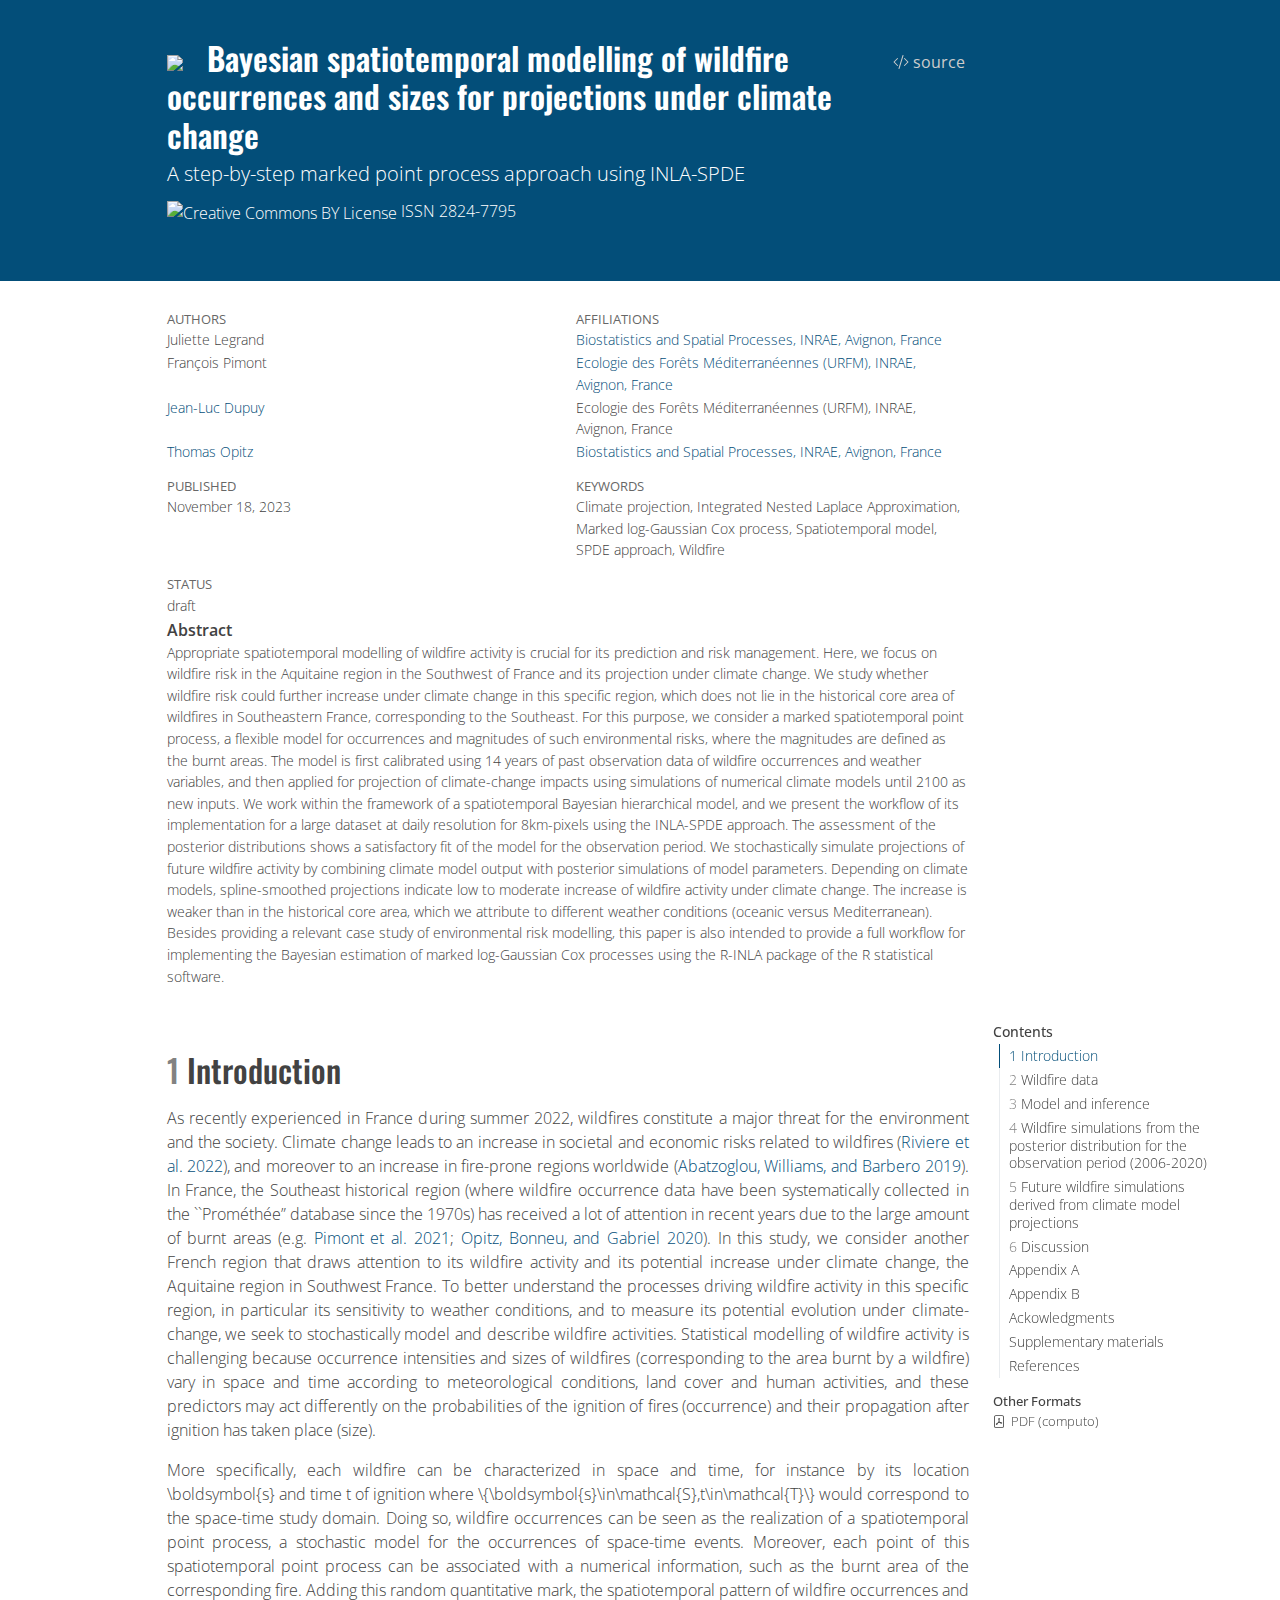
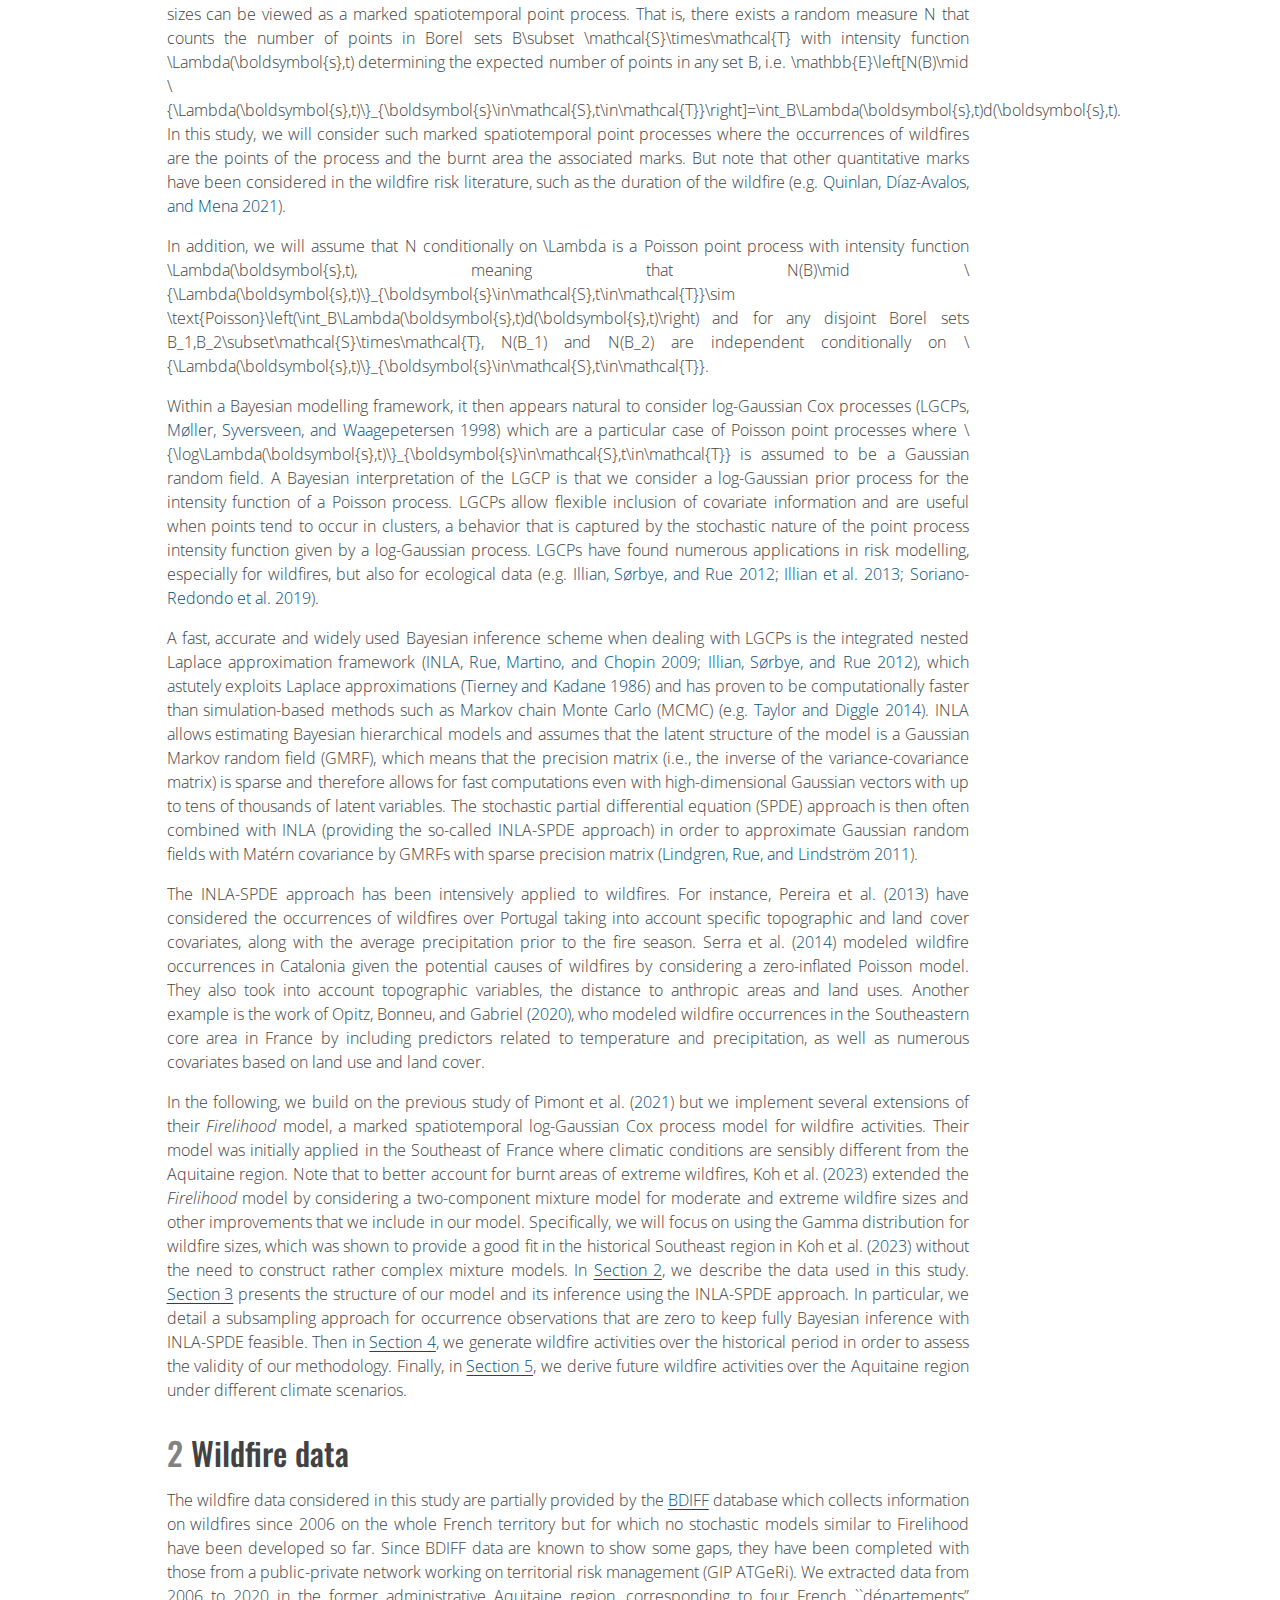
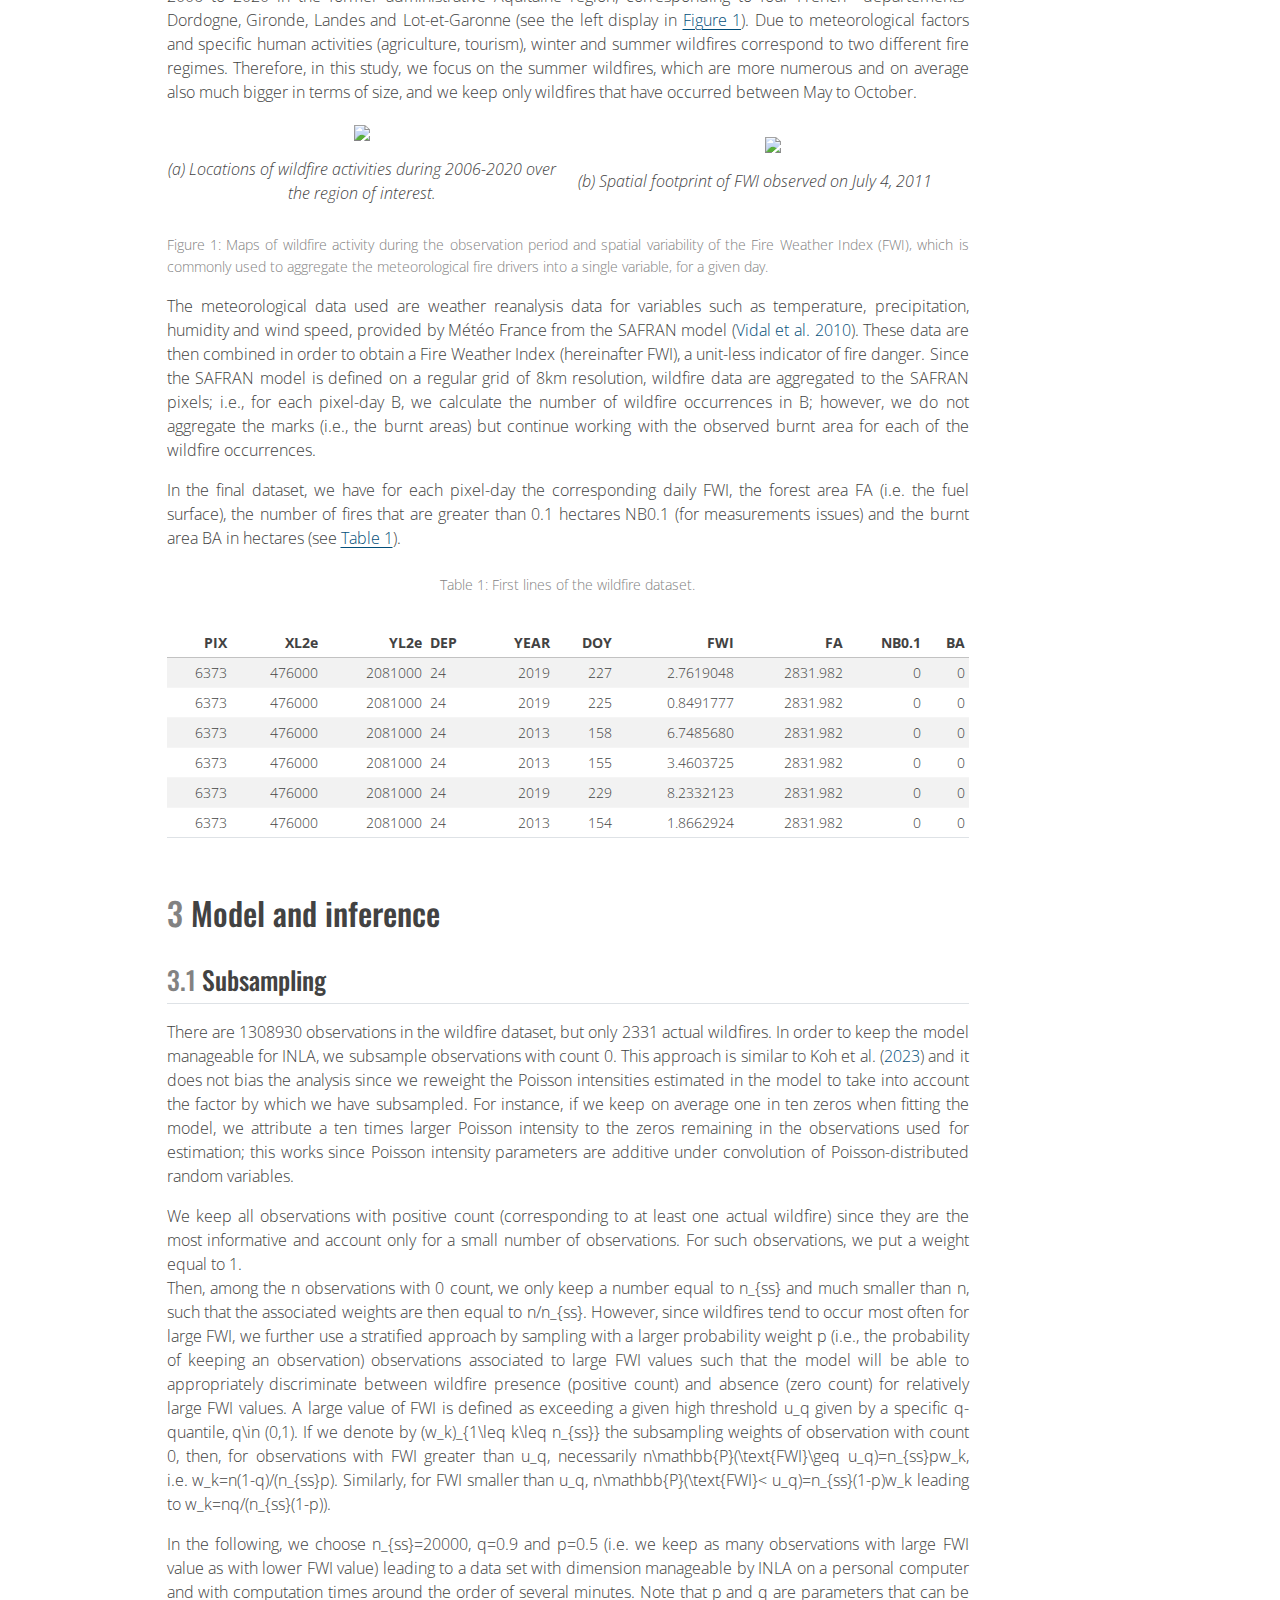
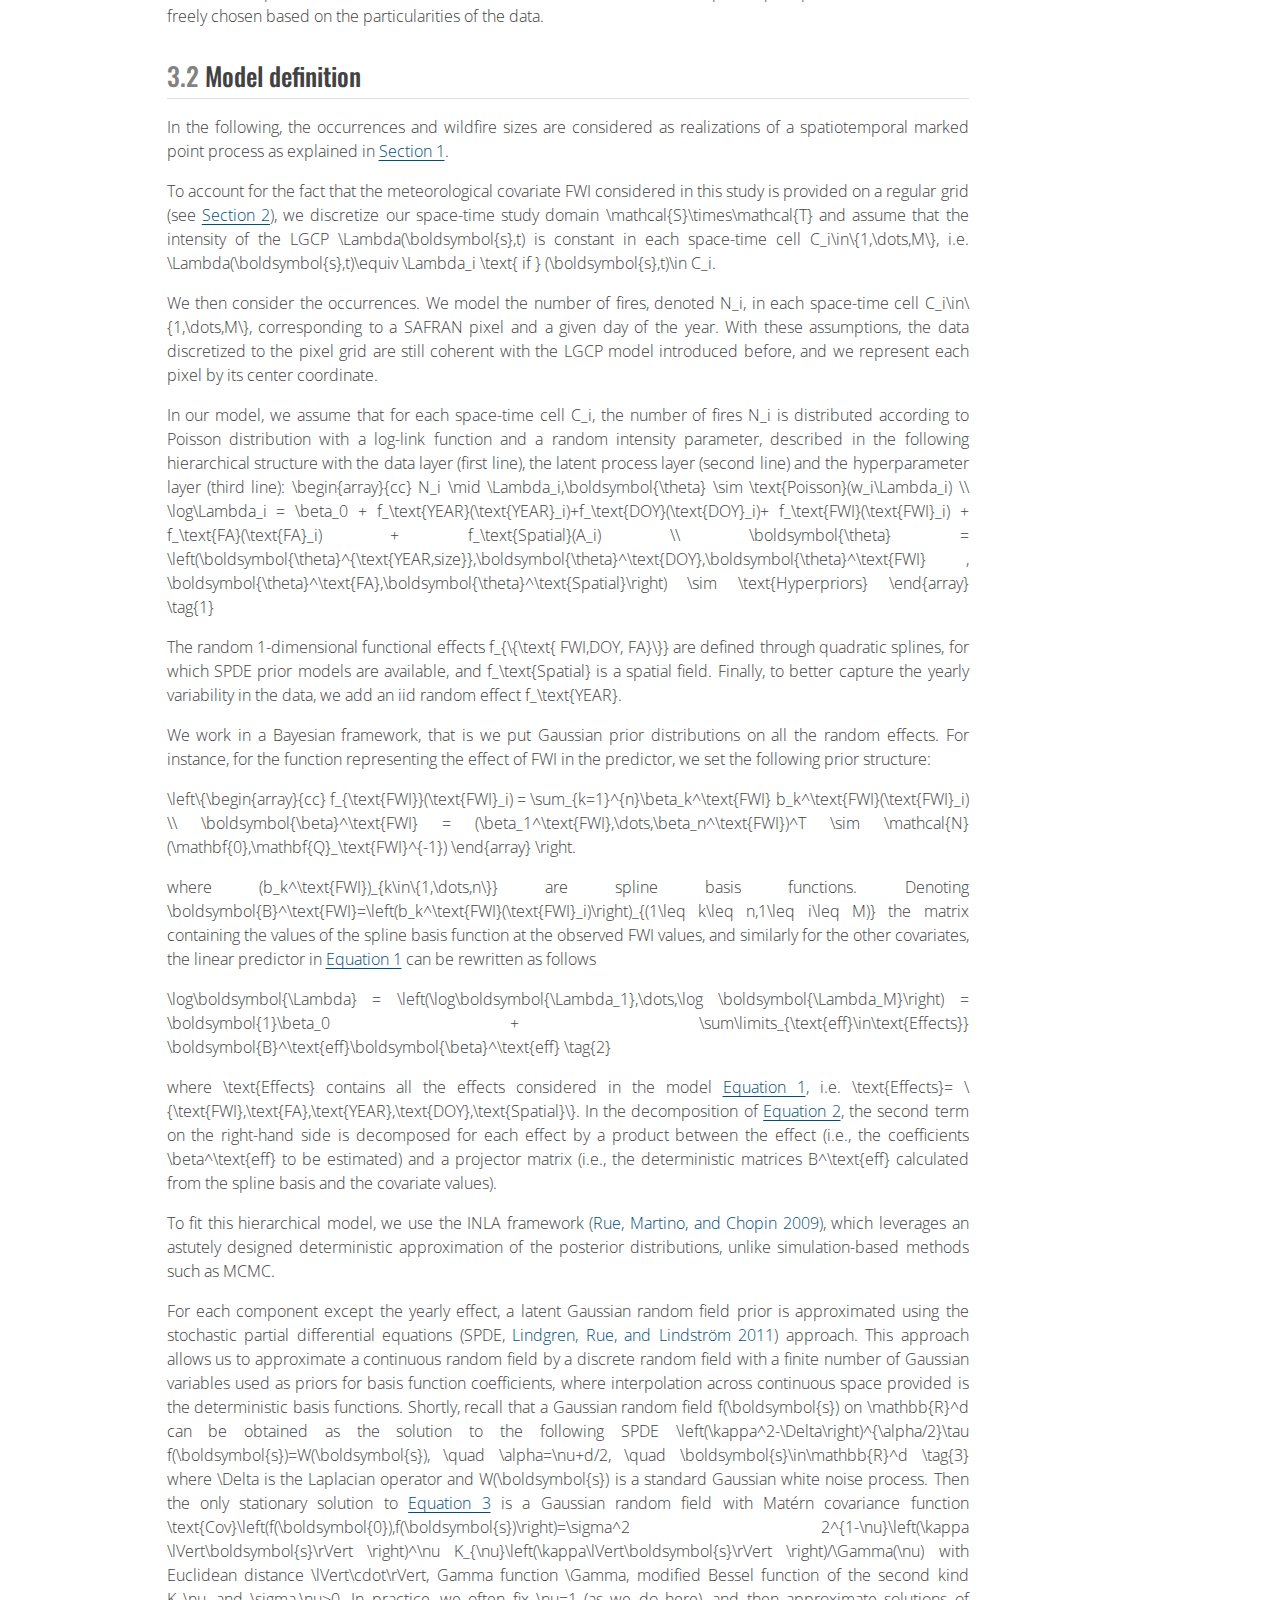
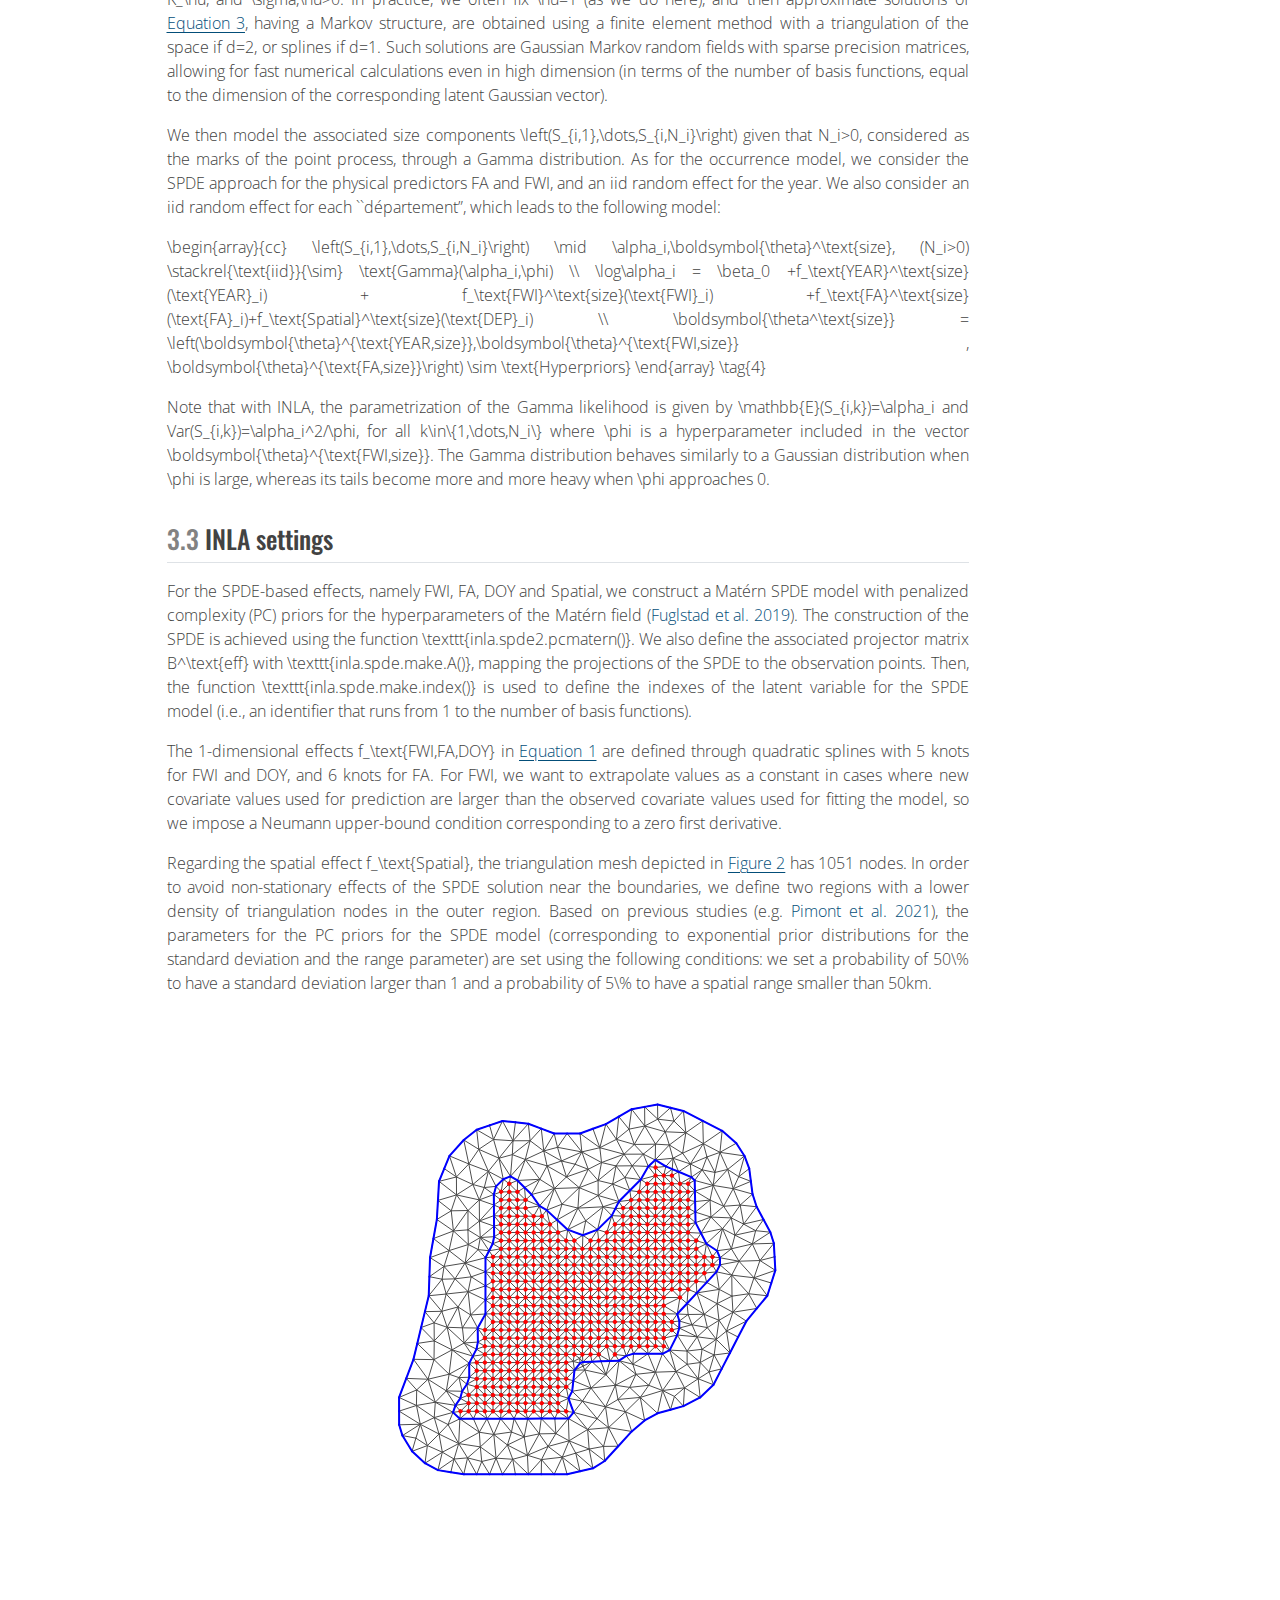
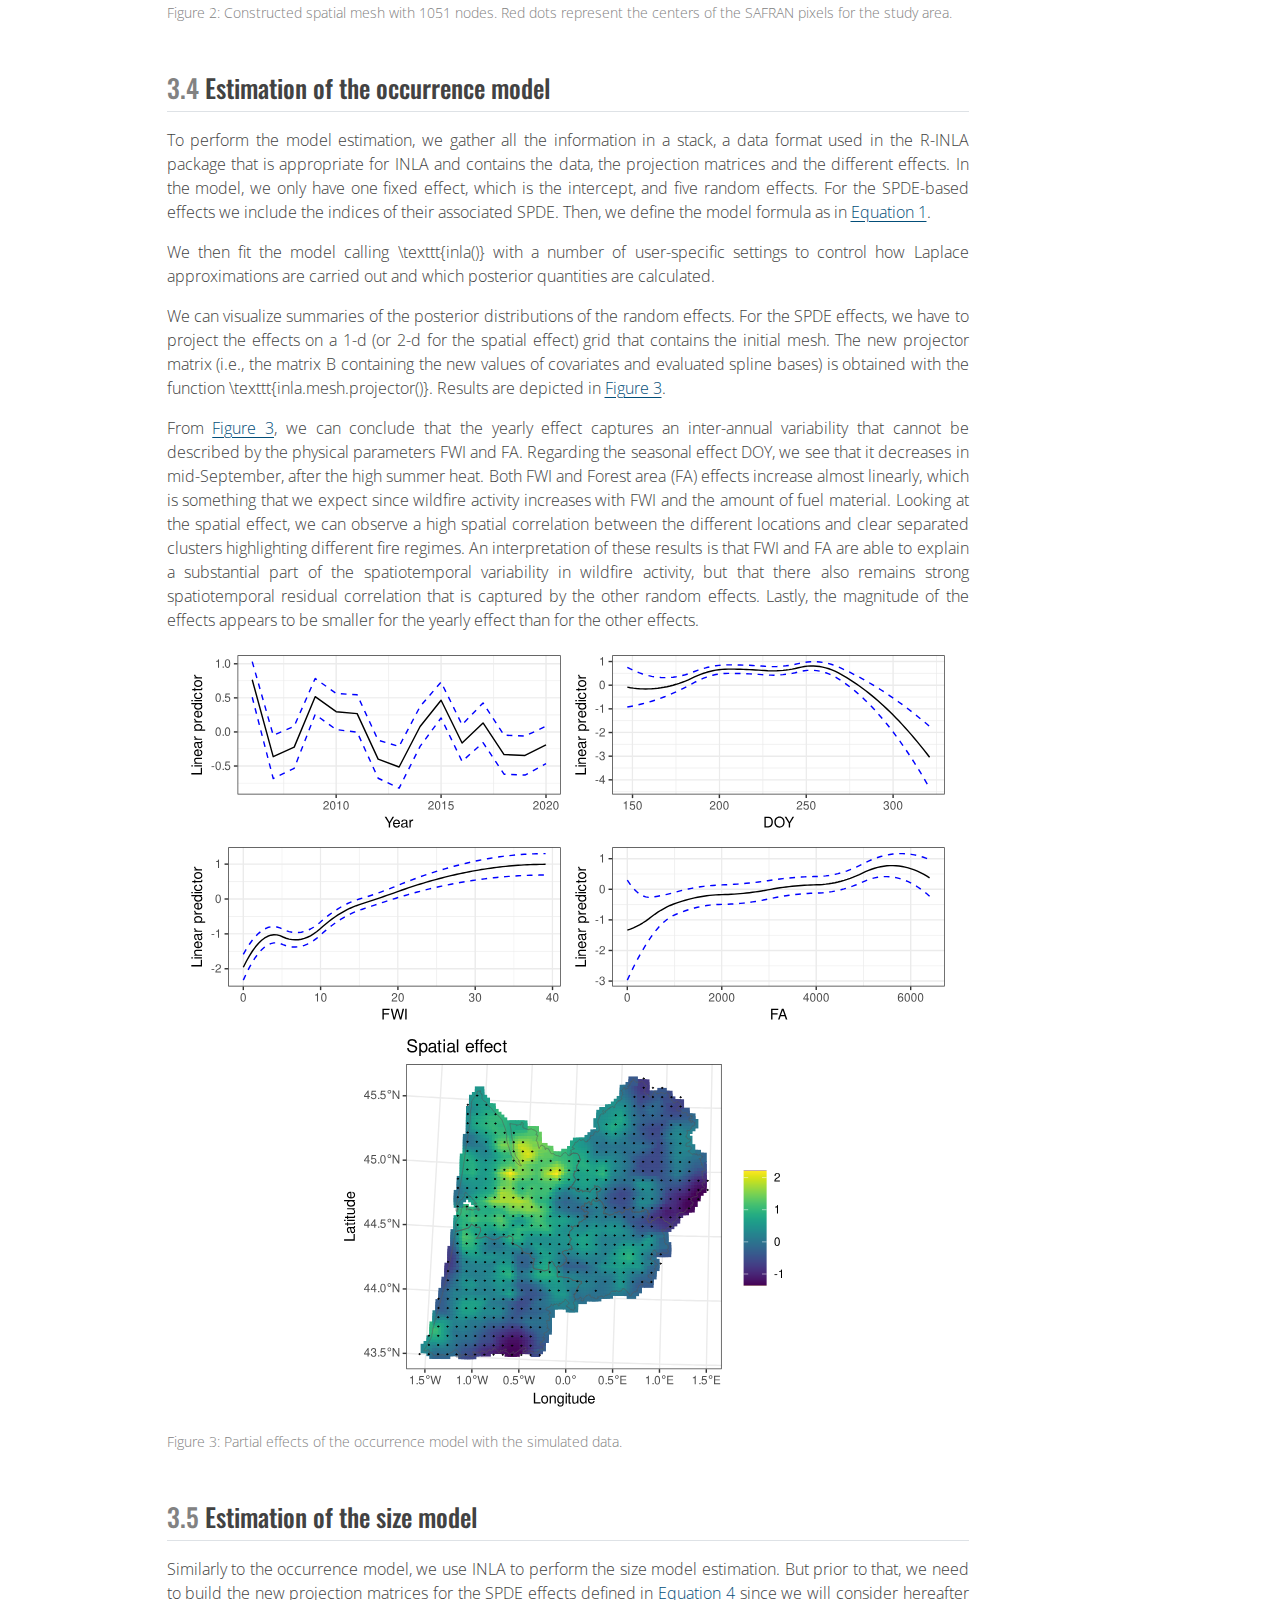
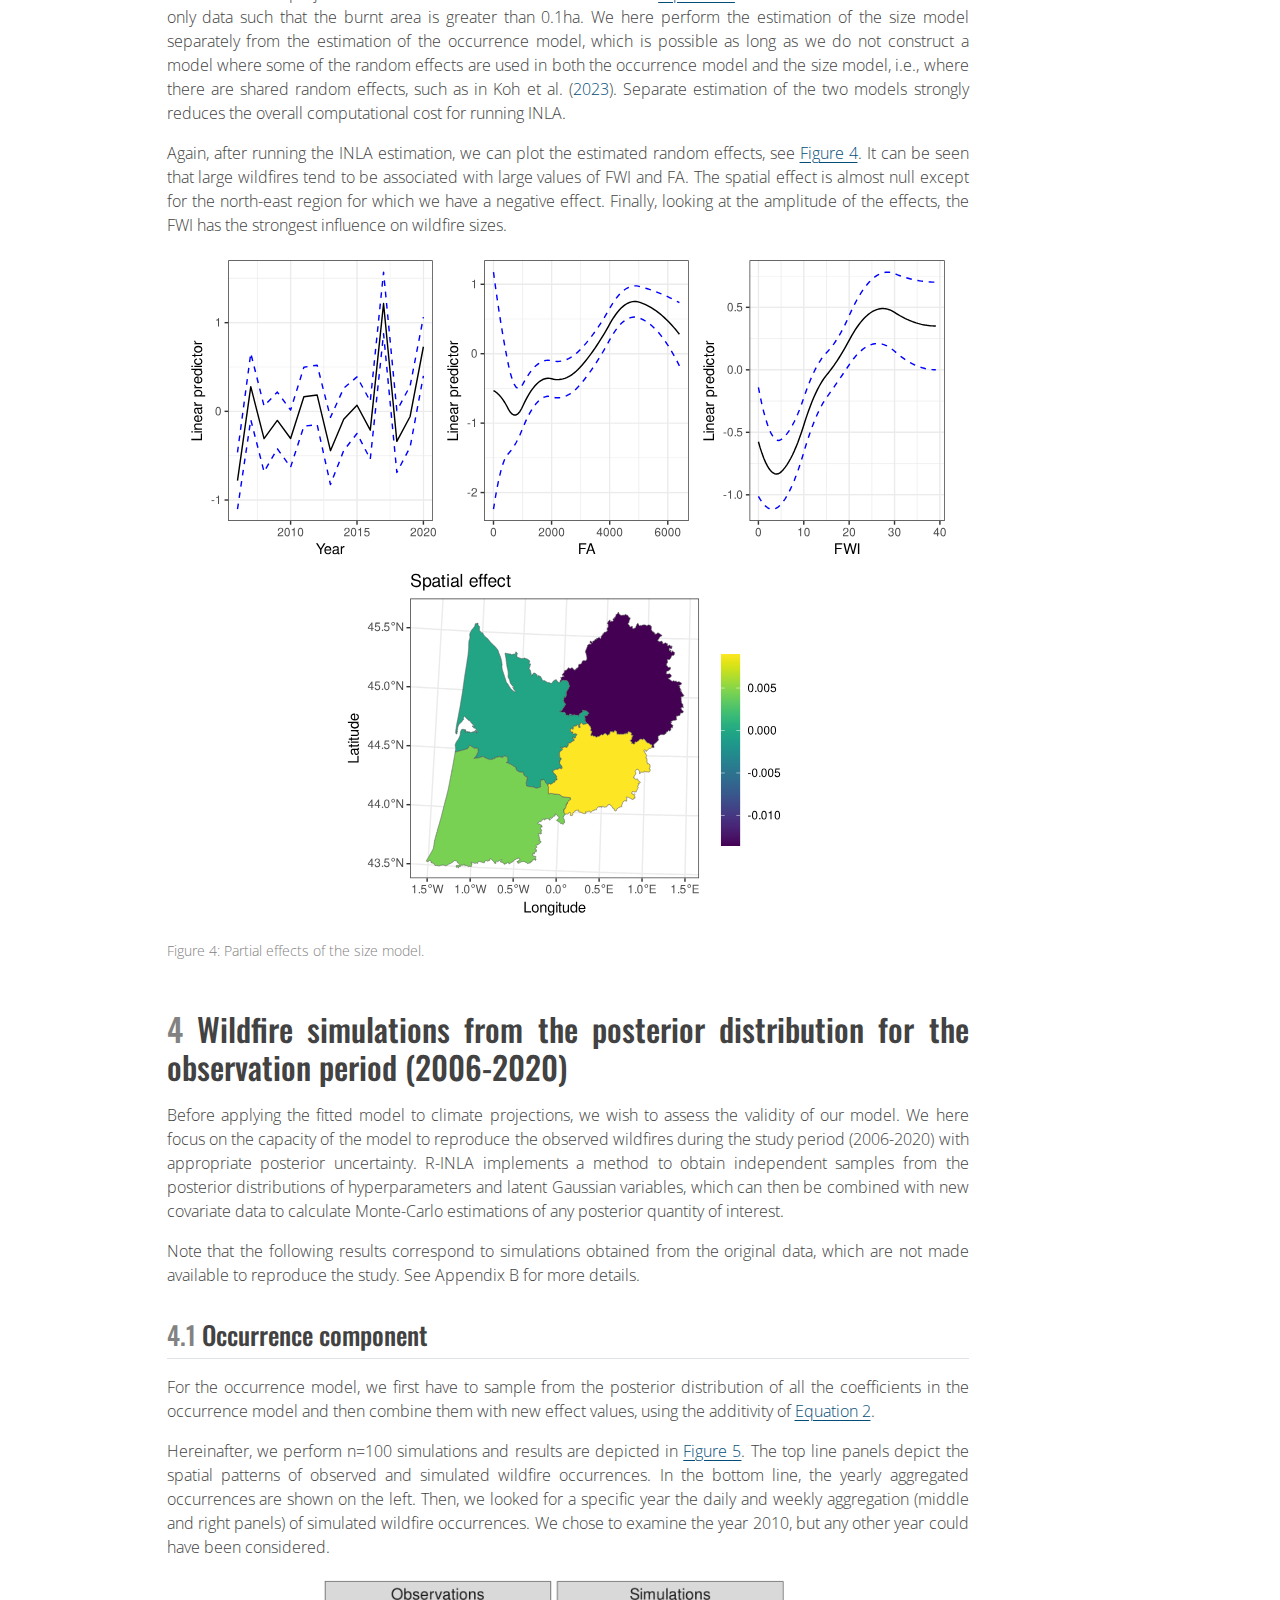
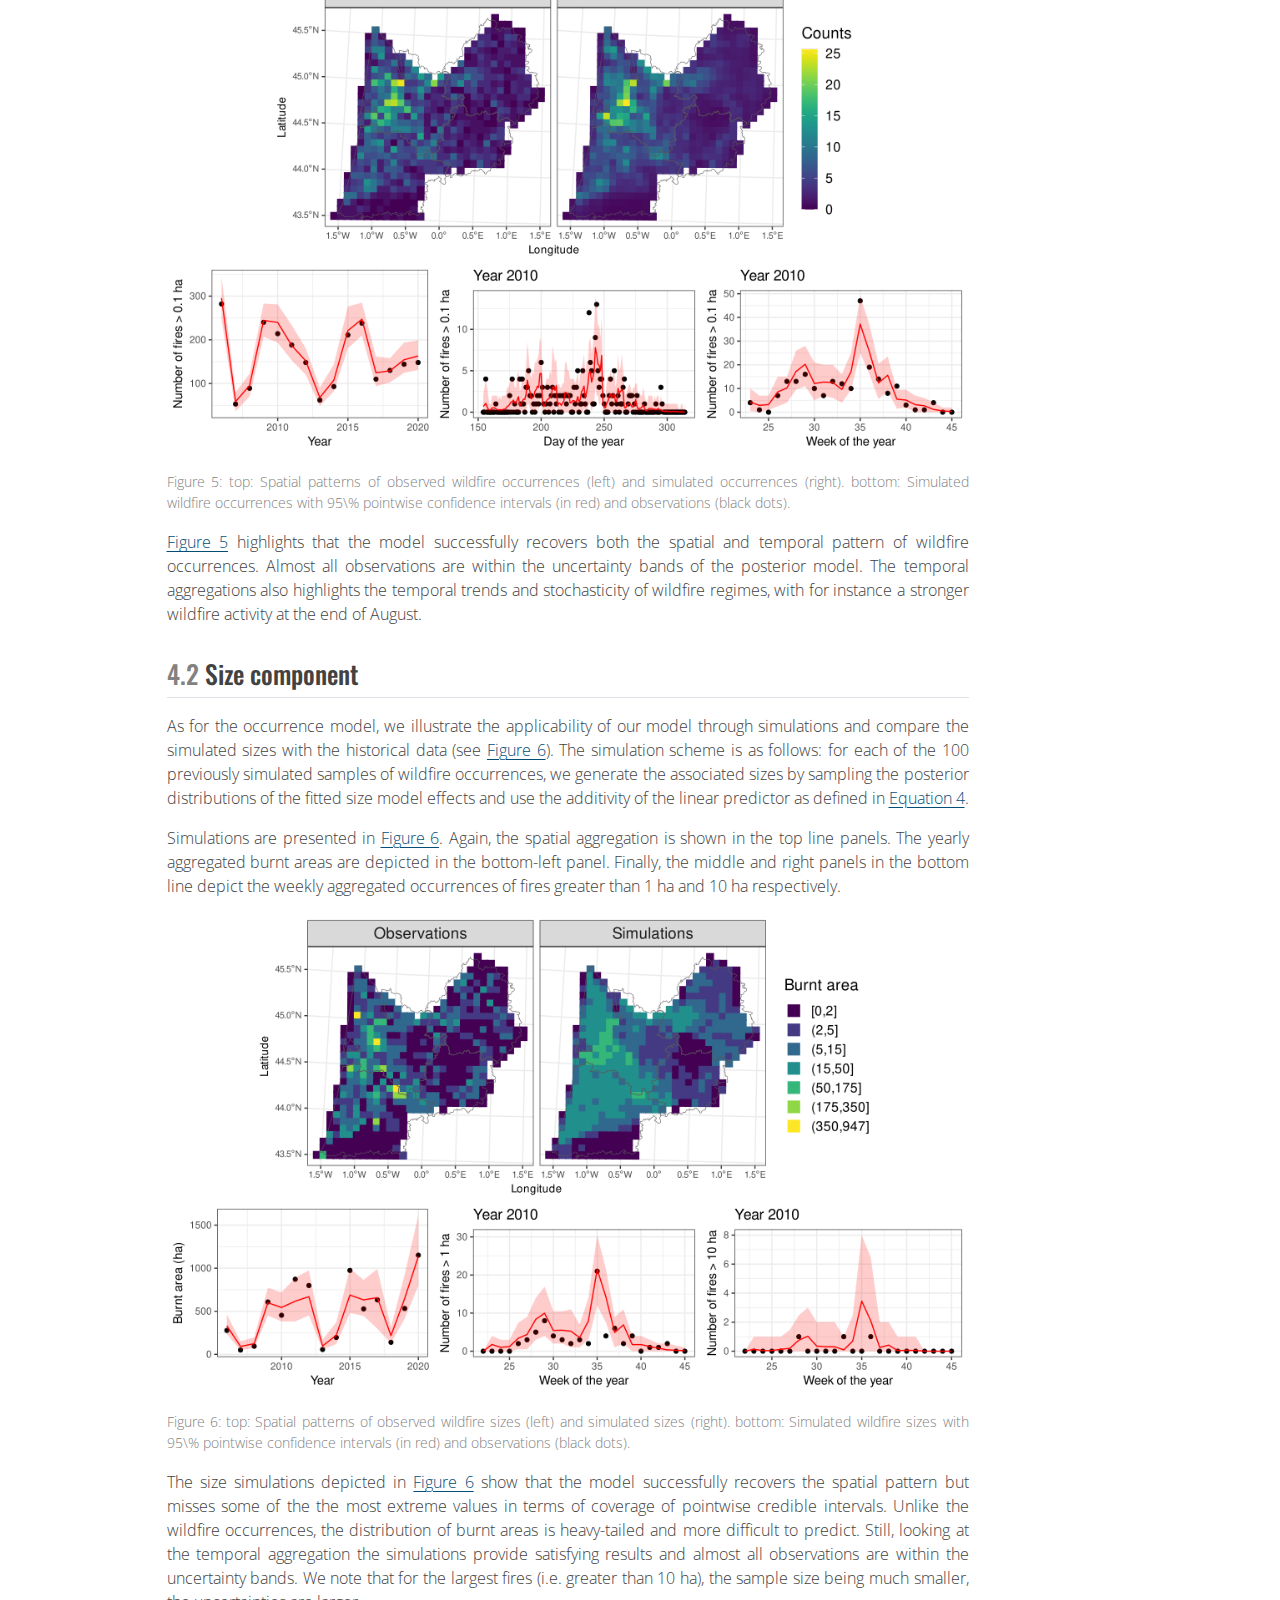
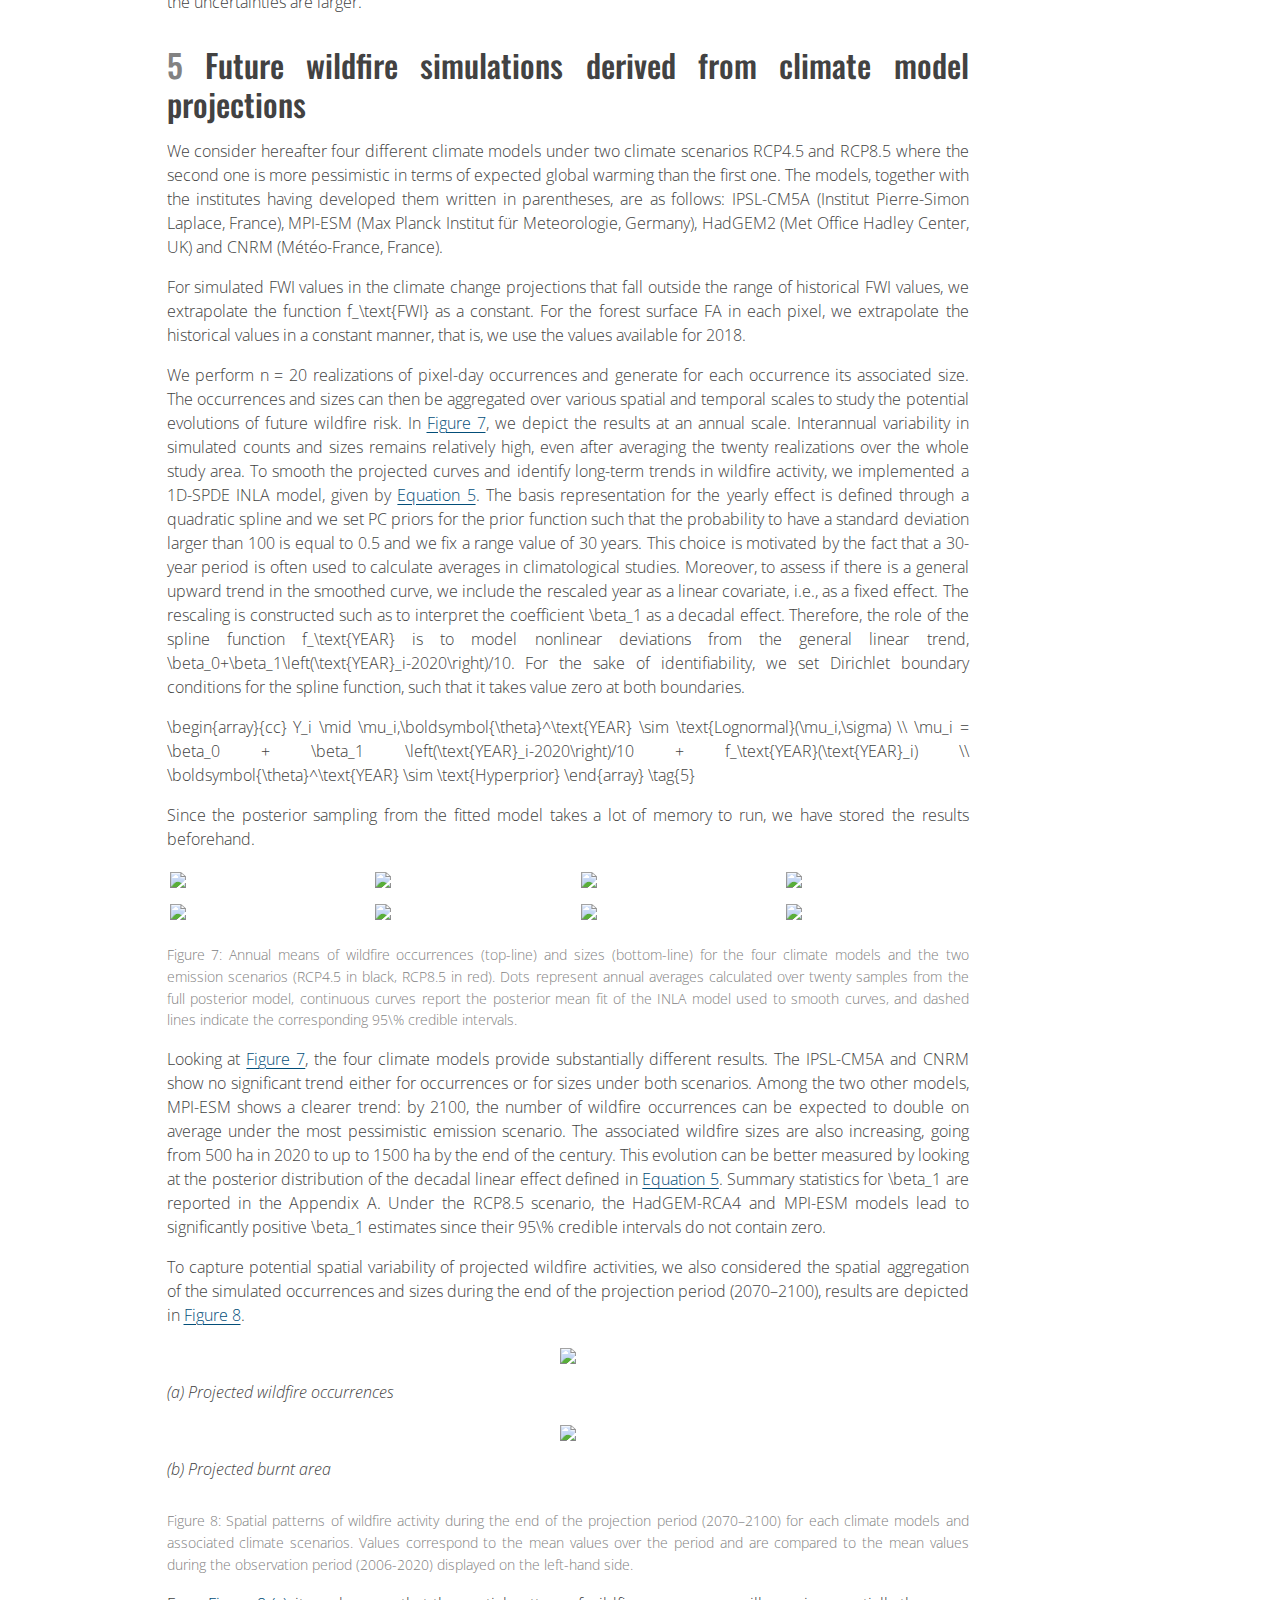
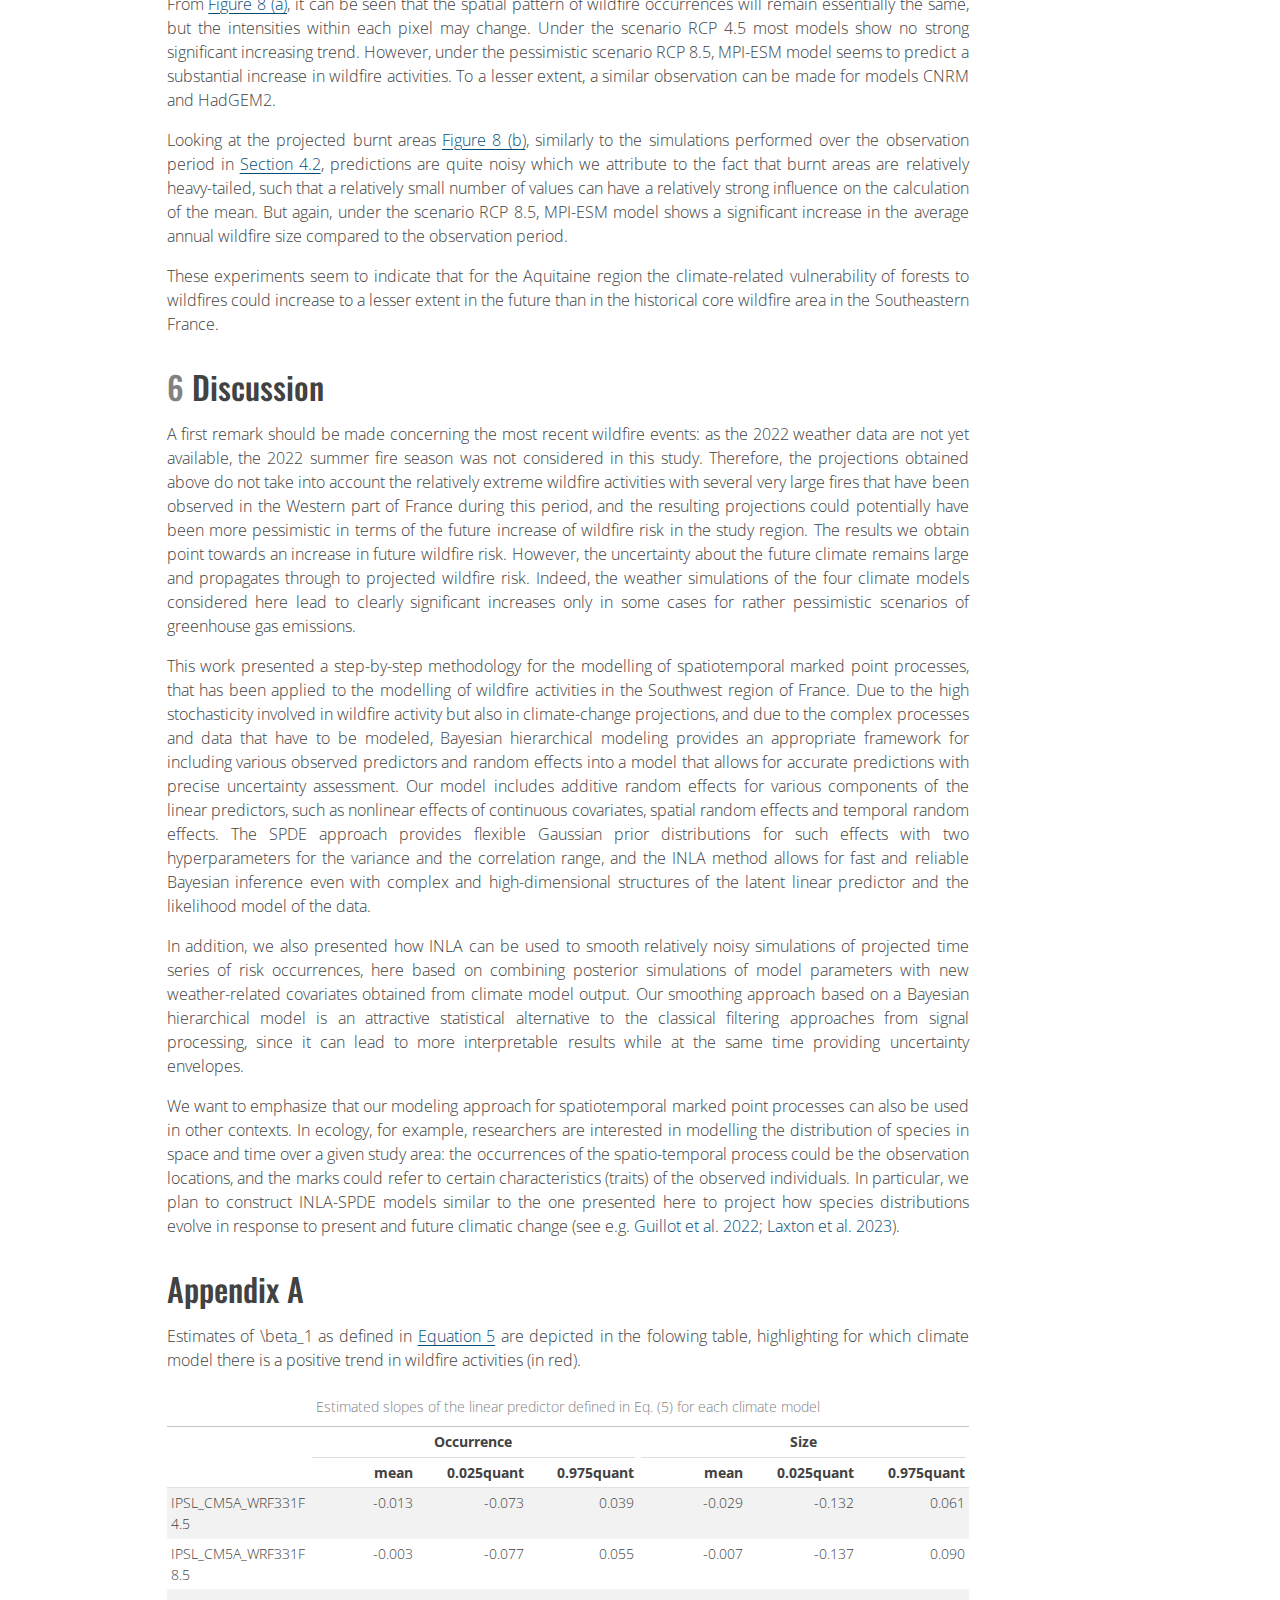
==== commit f7b3559e: "Built site for gh-pages" ====
--- a/index.html
+++ b/index.html
@@ -259,7 +259,7 @@
   <li><a href="#references" id="toc-references" class="nav-link" data-scroll-target="#references">References</a></li>
   
   </ul>
-</nav>
+<div class="quarto-alternate-formats"><h2>Other Formats</h2><ul><li><a href="submitted-202310-legrand-wildfire.pdf"><i class="bi bi-file-pdf"></i>PDF (computo)</a></li></ul></div></nav>
 </div>
 <main class="content quarto-banner-title-block" id="quarto-document-content">
 
@@ -287,7 +287,7 @@
 <div id="fig-fire-plot" class="quarto-figure quarto-figure-center anchored">
 <figure class="quarto-float quarto-subfloat-fig figure">
 <div aria-describedby="fig-fire-plot-caption-0ceaefa1-69ba-4598-a22c-09a6ac19f8ca">
-<img src="computo_figures/map_aquitaine.png" class="img-fluid figure-img" style="width:80.0%" data-ref-parent="fig-data">
+<img src="computo_figures/map_aquitaine.png" class="img-fluid figure-img" style="width:90.0%" data-ref-parent="fig-data">
 </div>
 <figcaption class="figure quarto-subfloat-caption quarto-subfloat-fig" id="fig-fire-plot-caption-0ceaefa1-69ba-4598-a22c-09a6ac19f8ca">
 (a) Locations of wildfire activities during 2006-2020 over the region of interest.
@@ -1489,1566 +1489,1567 @@
 <span id="cb2-33"><a href="#cb2-33" aria-hidden="true" tabindex="-1"></a><span class="an">published:</span><span class="co"> false # will be set to true once accepted</span></span>
 <span id="cb2-34"><a href="#cb2-34" aria-hidden="true" tabindex="-1"></a><span class="an">format:</span></span>
 <span id="cb2-35"><a href="#cb2-35" aria-hidden="true" tabindex="-1"></a><span class="co">  computo-html: default</span></span>
-<span id="cb2-36"><a href="#cb2-36" aria-hidden="true" tabindex="-1"></a><span class="co">---</span></span>
-<span id="cb2-37"><a href="#cb2-37" aria-hidden="true" tabindex="-1"></a></span>
-<span id="cb2-38"><a href="#cb2-38" aria-hidden="true" tabindex="-1"></a><span class="in">```{r setup, include=FALSE}</span></span>
-<span id="cb2-39"><a href="#cb2-39" aria-hidden="true" tabindex="-1"></a><span class="in">knitr::opts_chunk$set(tidy = FALSE, fig.width = 8, fig.height = 8, echo = FALSE, warning = FALSE, message = FALSE)</span></span>
-<span id="cb2-40"><a href="#cb2-40" aria-hidden="true" tabindex="-1"></a><span class="in">options(htmltools.dir.version = FALSE)</span></span>
-<span id="cb2-41"><a href="#cb2-41" aria-hidden="true" tabindex="-1"></a><span class="in">```</span></span>
-<span id="cb2-42"><a href="#cb2-42" aria-hidden="true" tabindex="-1"></a></span>
+<span id="cb2-36"><a href="#cb2-36" aria-hidden="true" tabindex="-1"></a><span class="co">  computo-pdf: default</span></span>
+<span id="cb2-37"><a href="#cb2-37" aria-hidden="true" tabindex="-1"></a><span class="co">---</span></span>
+<span id="cb2-38"><a href="#cb2-38" aria-hidden="true" tabindex="-1"></a></span>
+<span id="cb2-39"><a href="#cb2-39" aria-hidden="true" tabindex="-1"></a><span class="in">```{r setup, include=FALSE}</span></span>
+<span id="cb2-40"><a href="#cb2-40" aria-hidden="true" tabindex="-1"></a><span class="in">knitr::opts_chunk$set(tidy = FALSE, fig.width = 8, fig.height = 8, echo = FALSE, warning = FALSE, message = FALSE)</span></span>
+<span id="cb2-41"><a href="#cb2-41" aria-hidden="true" tabindex="-1"></a><span class="in">options(htmltools.dir.version = FALSE)</span></span>
+<span id="cb2-42"><a href="#cb2-42" aria-hidden="true" tabindex="-1"></a><span class="in">```</span></span>
 <span id="cb2-43"><a href="#cb2-43" aria-hidden="true" tabindex="-1"></a></span>
-<span id="cb2-44"><a href="#cb2-44" aria-hidden="true" tabindex="-1"></a><span class="in">```{r, message = F}</span></span>
-<span id="cb2-45"><a href="#cb2-45" aria-hidden="true" tabindex="-1"></a><span class="in">options("rgdal_show_exportToProj4_warnings"="none")</span></span>
-<span id="cb2-46"><a href="#cb2-46" aria-hidden="true" tabindex="-1"></a><span class="in">library(sp) </span></span>
-<span id="cb2-47"><a href="#cb2-47" aria-hidden="true" tabindex="-1"></a><span class="in">library(sn) </span></span>
-<span id="cb2-48"><a href="#cb2-48" aria-hidden="true" tabindex="-1"></a><span class="in">library(splancs) </span></span>
-<span id="cb2-49"><a href="#cb2-49" aria-hidden="true" tabindex="-1"></a><span class="in">library(fields)</span></span>
-<span id="cb2-50"><a href="#cb2-50" aria-hidden="true" tabindex="-1"></a><span class="in">library(evd)</span></span>
-<span id="cb2-51"><a href="#cb2-51" aria-hidden="true" tabindex="-1"></a><span class="in">library(stringr)</span></span>
-<span id="cb2-52"><a href="#cb2-52" aria-hidden="true" tabindex="-1"></a><span class="in">library(ggplot2)</span></span>
-<span id="cb2-53"><a href="#cb2-53" aria-hidden="true" tabindex="-1"></a><span class="in">library(gridExtra)</span></span>
-<span id="cb2-54"><a href="#cb2-54" aria-hidden="true" tabindex="-1"></a><span class="in">library(dplyr)</span></span>
-<span id="cb2-55"><a href="#cb2-55" aria-hidden="true" tabindex="-1"></a><span class="in">library(spdep)</span></span>
-<span id="cb2-56"><a href="#cb2-56" aria-hidden="true" tabindex="-1"></a><span class="in">library(viridis)</span></span>
-<span id="cb2-57"><a href="#cb2-57" aria-hidden="true" tabindex="-1"></a><span class="in">library(INLA)</span></span>
-<span id="cb2-58"><a href="#cb2-58" aria-hidden="true" tabindex="-1"></a><span class="in">library(knitr)</span></span>
-<span id="cb2-59"><a href="#cb2-59" aria-hidden="true" tabindex="-1"></a><span class="in">library(kableExtra)</span></span>
-<span id="cb2-60"><a href="#cb2-60" aria-hidden="true" tabindex="-1"></a></span>
-<span id="cb2-61"><a href="#cb2-61" aria-hidden="true" tabindex="-1"></a><span class="in">poisson.sim.occ =function(x,Dat){</span></span>
-<span id="cb2-62"><a href="#cb2-62" aria-hidden="true" tabindex="-1"></a><span class="in">  # simulation of observing at least 1 fire + selection of corresponding events</span></span>
-<span id="cb2-63"><a href="#cb2-63" aria-hidden="true" tabindex="-1"></a><span class="in">  Dat[rpois(length(x), lambda = x)&gt;0, ]</span></span>
-<span id="cb2-64"><a href="#cb2-64" aria-hidden="true" tabindex="-1"></a><span class="in">}</span></span>
-<span id="cb2-65"><a href="#cb2-65" aria-hidden="true" tabindex="-1"></a></span>
-<span id="cb2-66"><a href="#cb2-66" aria-hidden="true" tabindex="-1"></a><span class="in">```</span></span>
-<span id="cb2-67"><a href="#cb2-67" aria-hidden="true" tabindex="-1"></a></span>
-<span id="cb2-68"><a href="#cb2-68" aria-hidden="true" tabindex="-1"></a><span class="fu"># Introduction {#sec-intro}</span></span>
-<span id="cb2-69"><a href="#cb2-69" aria-hidden="true" tabindex="-1"></a></span>
-<span id="cb2-70"><a href="#cb2-70" aria-hidden="true" tabindex="-1"></a>As recently experienced in France during summer 2022, wildfires constitute a major threat for the environment and the society. Climate change leads to an increase in societal and economic risks related to wildfires <span class="co">[</span><span class="ot">@Riviere2022</span><span class="co">]</span>, and moreover to an increase in fire-prone regions worldwide <span class="co">[</span><span class="ot">@Abatzoglou2019</span><span class="co">]</span>. In France, the Southeast historical region (where wildfire occurrence data have been systematically collected in the ``Prométhée" database since the 1970s) has received a lot of attention in recent years due to the large amount of burnt areas <span class="co">[</span><span class="ot">e.g. @Pimont2021; @Opitz2020</span><span class="co">]</span>. In this study, we consider another French region that draws attention to its wildfire activity and its potential increase under climate change, the Aquitaine region in Southwest France. To better understand the processes driving wildfire activity in this specific region, in particular its sensitivity to weather conditions, and to measure its potential evolution under climate-change, we seek to stochastically model and describe wildfire activities. Statistical modelling of wildfire activity is challenging because occurrence intensities and sizes of wildfires (corresponding to the area burnt by a wildfire) vary in space and time according to meteorological conditions, land cover and human activities, and these predictors may act differently on the probabilities of the ignition of fires (occurrence) and their propagation after ignition has taken place (size). </span>
-<span id="cb2-71"><a href="#cb2-71" aria-hidden="true" tabindex="-1"></a></span>
+<span id="cb2-44"><a href="#cb2-44" aria-hidden="true" tabindex="-1"></a></span>
+<span id="cb2-45"><a href="#cb2-45" aria-hidden="true" tabindex="-1"></a><span class="in">```{r, message = F}</span></span>
+<span id="cb2-46"><a href="#cb2-46" aria-hidden="true" tabindex="-1"></a><span class="in">options("rgdal_show_exportToProj4_warnings"="none")</span></span>
+<span id="cb2-47"><a href="#cb2-47" aria-hidden="true" tabindex="-1"></a><span class="in">library(sp) </span></span>
+<span id="cb2-48"><a href="#cb2-48" aria-hidden="true" tabindex="-1"></a><span class="in">library(sn) </span></span>
+<span id="cb2-49"><a href="#cb2-49" aria-hidden="true" tabindex="-1"></a><span class="in">library(splancs) </span></span>
+<span id="cb2-50"><a href="#cb2-50" aria-hidden="true" tabindex="-1"></a><span class="in">library(fields)</span></span>
+<span id="cb2-51"><a href="#cb2-51" aria-hidden="true" tabindex="-1"></a><span class="in">library(evd)</span></span>
+<span id="cb2-52"><a href="#cb2-52" aria-hidden="true" tabindex="-1"></a><span class="in">library(stringr)</span></span>
+<span id="cb2-53"><a href="#cb2-53" aria-hidden="true" tabindex="-1"></a><span class="in">library(ggplot2)</span></span>
+<span id="cb2-54"><a href="#cb2-54" aria-hidden="true" tabindex="-1"></a><span class="in">library(gridExtra)</span></span>
+<span id="cb2-55"><a href="#cb2-55" aria-hidden="true" tabindex="-1"></a><span class="in">library(dplyr)</span></span>
+<span id="cb2-56"><a href="#cb2-56" aria-hidden="true" tabindex="-1"></a><span class="in">library(spdep)</span></span>
+<span id="cb2-57"><a href="#cb2-57" aria-hidden="true" tabindex="-1"></a><span class="in">library(viridis)</span></span>
+<span id="cb2-58"><a href="#cb2-58" aria-hidden="true" tabindex="-1"></a><span class="in">library(INLA)</span></span>
+<span id="cb2-59"><a href="#cb2-59" aria-hidden="true" tabindex="-1"></a><span class="in">library(knitr)</span></span>
+<span id="cb2-60"><a href="#cb2-60" aria-hidden="true" tabindex="-1"></a><span class="in">library(kableExtra)</span></span>
+<span id="cb2-61"><a href="#cb2-61" aria-hidden="true" tabindex="-1"></a></span>
+<span id="cb2-62"><a href="#cb2-62" aria-hidden="true" tabindex="-1"></a><span class="in">poisson.sim.occ =function(x,Dat){</span></span>
+<span id="cb2-63"><a href="#cb2-63" aria-hidden="true" tabindex="-1"></a><span class="in">  # simulation of observing at least 1 fire + selection of corresponding events</span></span>
+<span id="cb2-64"><a href="#cb2-64" aria-hidden="true" tabindex="-1"></a><span class="in">  Dat[rpois(length(x), lambda = x)&gt;0, ]</span></span>
+<span id="cb2-65"><a href="#cb2-65" aria-hidden="true" tabindex="-1"></a><span class="in">}</span></span>
+<span id="cb2-66"><a href="#cb2-66" aria-hidden="true" tabindex="-1"></a></span>
+<span id="cb2-67"><a href="#cb2-67" aria-hidden="true" tabindex="-1"></a><span class="in">```</span></span>
+<span id="cb2-68"><a href="#cb2-68" aria-hidden="true" tabindex="-1"></a></span>
+<span id="cb2-69"><a href="#cb2-69" aria-hidden="true" tabindex="-1"></a><span class="fu"># Introduction {#sec-intro}</span></span>
+<span id="cb2-70"><a href="#cb2-70" aria-hidden="true" tabindex="-1"></a></span>
+<span id="cb2-71"><a href="#cb2-71" aria-hidden="true" tabindex="-1"></a>As recently experienced in France during summer 2022, wildfires constitute a major threat for the environment and the society. Climate change leads to an increase in societal and economic risks related to wildfires <span class="co">[</span><span class="ot">@Riviere2022</span><span class="co">]</span>, and moreover to an increase in fire-prone regions worldwide <span class="co">[</span><span class="ot">@Abatzoglou2019</span><span class="co">]</span>. In France, the Southeast historical region (where wildfire occurrence data have been systematically collected in the ``Prométhée" database since the 1970s) has received a lot of attention in recent years due to the large amount of burnt areas <span class="co">[</span><span class="ot">e.g. @Pimont2021; @Opitz2020</span><span class="co">]</span>. In this study, we consider another French region that draws attention to its wildfire activity and its potential increase under climate change, the Aquitaine region in Southwest France. To better understand the processes driving wildfire activity in this specific region, in particular its sensitivity to weather conditions, and to measure its potential evolution under climate-change, we seek to stochastically model and describe wildfire activities. Statistical modelling of wildfire activity is challenging because occurrence intensities and sizes of wildfires (corresponding to the area burnt by a wildfire) vary in space and time according to meteorological conditions, land cover and human activities, and these predictors may act differently on the probabilities of the ignition of fires (occurrence) and their propagation after ignition has taken place (size). </span>
 <span id="cb2-72"><a href="#cb2-72" aria-hidden="true" tabindex="-1"></a></span>
-<span id="cb2-73"><a href="#cb2-73" aria-hidden="true" tabindex="-1"></a>More specifically, each wildfire can be characterized in space and time, for instance by its location $\boldsymbol{s}$ and time $t$ of ignition where $<span class="sc">\{</span>\boldsymbol{s}\in\mathcal{S},t\in\mathcal{T}<span class="sc">\}</span>$ would correspond to the space-time study domain. Doing so, wildfire occurrences can be seen as the realization of a spatiotemporal point process, a stochastic model for the occurrences of space-time events. Moreover, each point of this spatiotemporal point process can be associated with a numerical information, such as the burnt area of the corresponding fire. Adding this random quantitative mark, the spatiotemporal pattern of wildfire occurrences and sizes can be viewed as a marked spatiotemporal point process. That is, there exists a random measure $N$ that counts the number of points in Borel sets $B\subset \mathcal{S}\times\mathcal{T}$ with intensity function $\Lambda(\boldsymbol{s},t)$ determining the expected number of points in any set $B$, i.e. $$\mathbb{E}\left<span class="co">[</span><span class="ot">N(B)\mid \{\Lambda(\boldsymbol{s},t)\}_{\boldsymbol{s}\in\mathcal{S},t\in\mathcal{T}}\right</span><span class="co">]</span>=\int_B\Lambda(\boldsymbol{s},t)d(\boldsymbol{s},t).$$</span>
-<span id="cb2-74"><a href="#cb2-74" aria-hidden="true" tabindex="-1"></a>In this study, we will consider such marked spatiotemporal point processes where the occurrences of wildfires are the points of the process and the burnt area the associated marks. But note that other quantitative marks have been considered in the wildfire risk literature, such as the duration of the wildfire <span class="co">[</span><span class="ot">e.g. @Quinlan2021</span><span class="co">]</span>.</span>
-<span id="cb2-75"><a href="#cb2-75" aria-hidden="true" tabindex="-1"></a></span>
-<span id="cb2-76"><a href="#cb2-76" aria-hidden="true" tabindex="-1"></a>In addition, we will assume that $N$ conditionally on $\Lambda$  is a Poisson point process with intensity function $\Lambda(\boldsymbol{s},t)$, meaning that $$N(B)\mid <span class="sc">\{</span>\Lambda(\boldsymbol{s},t)<span class="sc">\}</span>_{\boldsymbol{s}\in\mathcal{S},t\in\mathcal{T}}\sim \text{Poisson}\left(\int_B\Lambda(\boldsymbol{s},t)d(\boldsymbol{s},t)\right)$$ and for any disjoint Borel sets $B_1,B_2\subset\mathcal{S}\times\mathcal{T}$, $N(B_1)$ and $N(B_2)$ are independent conditionally on $\{\Lambda(\boldsymbol{s},t)\}_{\boldsymbol{s}\in\mathcal{S},t\in\mathcal{T}}$.</span>
-<span id="cb2-77"><a href="#cb2-77" aria-hidden="true" tabindex="-1"></a></span>
-<span id="cb2-78"><a href="#cb2-78" aria-hidden="true" tabindex="-1"></a>Within a Bayesian modelling framework, it then appears natural to consider log-Gaussian Cox processes <span class="co">[</span><span class="ot">LGCPs, @moller1998log</span><span class="co">]</span> which are a particular case of Poisson point processes where $<span class="sc">\{</span>\log\Lambda(\boldsymbol{s},t)<span class="sc">\}</span>_{\boldsymbol{s}\in\mathcal{S},t\in\mathcal{T}}$ is assumed to be a Gaussian random field. A Bayesian interpretation of the LGCP is that we consider a log-Gaussian prior process for the intensity function of a Poisson process. LGCPs allow flexible inclusion of covariate information and are useful when points tend to occur in clusters, a behavior that is captured by the stochastic nature of the point process intensity function given by a log-Gaussian process. LGCPs have found numerous applications in risk modelling, especially for wildfires, but also for ecological data <span class="co">[</span><span class="ot">e.g. @Illian2012; @Illian2013; @Soriano2019</span><span class="co">]</span>.</span>
-<span id="cb2-79"><a href="#cb2-79" aria-hidden="true" tabindex="-1"></a></span>
-<span id="cb2-80"><a href="#cb2-80" aria-hidden="true" tabindex="-1"></a>A fast, accurate and widely used Bayesian inference scheme when dealing with LGCPs is the integrated nested Laplace approximation framework <span class="co">[</span><span class="ot">INLA, @Rue2009; @Illian2012</span><span class="co">]</span>, which astutely exploits Laplace approximations <span class="co">[</span><span class="ot">@Tierney1986Laplace</span><span class="co">]</span> and has proven to be computationally faster than simulation-based methods such as Markov chain Monte Carlo (MCMC) <span class="co">[</span><span class="ot">e.g. @Taylor2014</span><span class="co">]</span>.  INLA allows estimating Bayesian hierarchical models and assumes that the latent structure of the model is a Gaussian Markov random field (GMRF), which means that the precision matrix (i.e., the inverse of the variance-covariance matrix) is sparse and therefore allows for fast computations even with high-dimensional Gaussian vectors with up to tens of thousands of latent variables. The stochastic partial differential equation (SPDE) approach is then often combined with INLA (providing the so-called INLA-SPDE approach) in order to approximate Gaussian random fields with Matérn covariance by GMRFs with sparse precision matrix <span class="co">[</span><span class="ot">@Lindgren2011SPDE</span><span class="co">]</span>. </span>
-<span id="cb2-81"><a href="#cb2-81" aria-hidden="true" tabindex="-1"></a></span>
-<span id="cb2-82"><a href="#cb2-82" aria-hidden="true" tabindex="-1"></a>The INLA-SPDE approach has been intensively applied to wildfires. For instance, @pereira2013quantification have considered the occurrences of wildfires over Portugal taking into account specific topographic and land cover covariates, along with the average precipitation prior to the fire season. @serra2014spatio modeled wildfire occurrences in Catalonia given the potential causes of wildfires by considering a zero-inflated Poisson model. They also took into account  topographic variables, the distance to anthropic areas and land uses. Another example is the work of @Opitz2020, who modeled wildfire occurrences in the Southeastern core area in France by including predictors related to temperature and precipitation, as well as numerous covariates based on land use and land cover.</span>
-<span id="cb2-83"><a href="#cb2-83" aria-hidden="true" tabindex="-1"></a></span>
-<span id="cb2-84"><a href="#cb2-84" aria-hidden="true" tabindex="-1"></a>In the following, we build on the previous study of @Pimont2021 but we implement several extensions of their *Firelihood* model, a marked spatiotemporal log-Gaussian Cox process model for wildfire activities. Their model was initially applied in the Southeast of France where climatic conditions are sensibly different from the Aquitaine region. Note that to better account for burnt areas of extreme wildfires, @Koh2021 extended the *Firelihood* model by considering a two-component mixture model for moderate and extreme wildfire sizes and other improvements that we include in our model. Specifically, we will focus on using the Gamma distribution for wildfire sizes, which was shown to provide a good fit in the historical Southeast region in @Koh2021 without the need to construct rather complex mixture models. In @sec-data, we describe the data used in this study. @sec-model-inf presents the structure of our model and its inference using the INLA-SPDE approach. In particular, we detail a subsampling approach for occurrence observations that are zero to keep fully Bayesian inference with INLA-SPDE feasible. Then in @sec-sim, we generate wildfire activities over the historical period in order to assess the validity of our methodology. Finally, in @sec-proj, we derive future wildfire activities over the Aquitaine region under different climate scenarios.</span>
-<span id="cb2-85"><a href="#cb2-85" aria-hidden="true" tabindex="-1"></a></span>
+<span id="cb2-73"><a href="#cb2-73" aria-hidden="true" tabindex="-1"></a></span>
+<span id="cb2-74"><a href="#cb2-74" aria-hidden="true" tabindex="-1"></a>More specifically, each wildfire can be characterized in space and time, for instance by its location $\boldsymbol{s}$ and time $t$ of ignition where $<span class="sc">\{</span>\boldsymbol{s}\in\mathcal{S},t\in\mathcal{T}<span class="sc">\}</span>$ would correspond to the space-time study domain. Doing so, wildfire occurrences can be seen as the realization of a spatiotemporal point process, a stochastic model for the occurrences of space-time events. Moreover, each point of this spatiotemporal point process can be associated with a numerical information, such as the burnt area of the corresponding fire. Adding this random quantitative mark, the spatiotemporal pattern of wildfire occurrences and sizes can be viewed as a marked spatiotemporal point process. That is, there exists a random measure $N$ that counts the number of points in Borel sets $B\subset \mathcal{S}\times\mathcal{T}$ with intensity function $\Lambda(\boldsymbol{s},t)$ determining the expected number of points in any set $B$, i.e. $$\mathbb{E}\left<span class="co">[</span><span class="ot">N(B)\mid \{\Lambda(\boldsymbol{s},t)\}_{\boldsymbol{s}\in\mathcal{S},t\in\mathcal{T}}\right</span><span class="co">]</span>=\int_B\Lambda(\boldsymbol{s},t)d(\boldsymbol{s},t).$$</span>
+<span id="cb2-75"><a href="#cb2-75" aria-hidden="true" tabindex="-1"></a>In this study, we will consider such marked spatiotemporal point processes where the occurrences of wildfires are the points of the process and the burnt area the associated marks. But note that other quantitative marks have been considered in the wildfire risk literature, such as the duration of the wildfire <span class="co">[</span><span class="ot">e.g. @Quinlan2021</span><span class="co">]</span>.</span>
+<span id="cb2-76"><a href="#cb2-76" aria-hidden="true" tabindex="-1"></a></span>
+<span id="cb2-77"><a href="#cb2-77" aria-hidden="true" tabindex="-1"></a>In addition, we will assume that $N$ conditionally on $\Lambda$  is a Poisson point process with intensity function $\Lambda(\boldsymbol{s},t)$, meaning that $$N(B)\mid <span class="sc">\{</span>\Lambda(\boldsymbol{s},t)<span class="sc">\}</span>_{\boldsymbol{s}\in\mathcal{S},t\in\mathcal{T}}\sim \text{Poisson}\left(\int_B\Lambda(\boldsymbol{s},t)d(\boldsymbol{s},t)\right)$$ and for any disjoint Borel sets $B_1,B_2\subset\mathcal{S}\times\mathcal{T}$, $N(B_1)$ and $N(B_2)$ are independent conditionally on $\{\Lambda(\boldsymbol{s},t)\}_{\boldsymbol{s}\in\mathcal{S},t\in\mathcal{T}}$.</span>
+<span id="cb2-78"><a href="#cb2-78" aria-hidden="true" tabindex="-1"></a></span>
+<span id="cb2-79"><a href="#cb2-79" aria-hidden="true" tabindex="-1"></a>Within a Bayesian modelling framework, it then appears natural to consider log-Gaussian Cox processes <span class="co">[</span><span class="ot">LGCPs, @moller1998log</span><span class="co">]</span> which are a particular case of Poisson point processes where $<span class="sc">\{</span>\log\Lambda(\boldsymbol{s},t)<span class="sc">\}</span>_{\boldsymbol{s}\in\mathcal{S},t\in\mathcal{T}}$ is assumed to be a Gaussian random field. A Bayesian interpretation of the LGCP is that we consider a log-Gaussian prior process for the intensity function of a Poisson process. LGCPs allow flexible inclusion of covariate information and are useful when points tend to occur in clusters, a behavior that is captured by the stochastic nature of the point process intensity function given by a log-Gaussian process. LGCPs have found numerous applications in risk modelling, especially for wildfires, but also for ecological data <span class="co">[</span><span class="ot">e.g. @Illian2012; @Illian2013; @Soriano2019</span><span class="co">]</span>.</span>
+<span id="cb2-80"><a href="#cb2-80" aria-hidden="true" tabindex="-1"></a></span>
+<span id="cb2-81"><a href="#cb2-81" aria-hidden="true" tabindex="-1"></a>A fast, accurate and widely used Bayesian inference scheme when dealing with LGCPs is the integrated nested Laplace approximation framework <span class="co">[</span><span class="ot">INLA, @Rue2009; @Illian2012</span><span class="co">]</span>, which astutely exploits Laplace approximations <span class="co">[</span><span class="ot">@Tierney1986Laplace</span><span class="co">]</span> and has proven to be computationally faster than simulation-based methods such as Markov chain Monte Carlo (MCMC) <span class="co">[</span><span class="ot">e.g. @Taylor2014</span><span class="co">]</span>.  INLA allows estimating Bayesian hierarchical models and assumes that the latent structure of the model is a Gaussian Markov random field (GMRF), which means that the precision matrix (i.e., the inverse of the variance-covariance matrix) is sparse and therefore allows for fast computations even with high-dimensional Gaussian vectors with up to tens of thousands of latent variables. The stochastic partial differential equation (SPDE) approach is then often combined with INLA (providing the so-called INLA-SPDE approach) in order to approximate Gaussian random fields with Matérn covariance by GMRFs with sparse precision matrix <span class="co">[</span><span class="ot">@Lindgren2011SPDE</span><span class="co">]</span>. </span>
+<span id="cb2-82"><a href="#cb2-82" aria-hidden="true" tabindex="-1"></a></span>
+<span id="cb2-83"><a href="#cb2-83" aria-hidden="true" tabindex="-1"></a>The INLA-SPDE approach has been intensively applied to wildfires. For instance, @pereira2013quantification have considered the occurrences of wildfires over Portugal taking into account specific topographic and land cover covariates, along with the average precipitation prior to the fire season. @serra2014spatio modeled wildfire occurrences in Catalonia given the potential causes of wildfires by considering a zero-inflated Poisson model. They also took into account  topographic variables, the distance to anthropic areas and land uses. Another example is the work of @Opitz2020, who modeled wildfire occurrences in the Southeastern core area in France by including predictors related to temperature and precipitation, as well as numerous covariates based on land use and land cover.</span>
+<span id="cb2-84"><a href="#cb2-84" aria-hidden="true" tabindex="-1"></a></span>
+<span id="cb2-85"><a href="#cb2-85" aria-hidden="true" tabindex="-1"></a>In the following, we build on the previous study of @Pimont2021 but we implement several extensions of their *Firelihood* model, a marked spatiotemporal log-Gaussian Cox process model for wildfire activities. Their model was initially applied in the Southeast of France where climatic conditions are sensibly different from the Aquitaine region. Note that to better account for burnt areas of extreme wildfires, @Koh2021 extended the *Firelihood* model by considering a two-component mixture model for moderate and extreme wildfire sizes and other improvements that we include in our model. Specifically, we will focus on using the Gamma distribution for wildfire sizes, which was shown to provide a good fit in the historical Southeast region in @Koh2021 without the need to construct rather complex mixture models. In @sec-data, we describe the data used in this study. @sec-model-inf presents the structure of our model and its inference using the INLA-SPDE approach. In particular, we detail a subsampling approach for occurrence observations that are zero to keep fully Bayesian inference with INLA-SPDE feasible. Then in @sec-sim, we generate wildfire activities over the historical period in order to assess the validity of our methodology. Finally, in @sec-proj, we derive future wildfire activities over the Aquitaine region under different climate scenarios.</span>
 <span id="cb2-86"><a href="#cb2-86" aria-hidden="true" tabindex="-1"></a></span>
-<span id="cb2-87"><a href="#cb2-87" aria-hidden="true" tabindex="-1"></a><span class="fu"># Wildfire data {#sec-data}</span></span>
-<span id="cb2-88"><a href="#cb2-88" aria-hidden="true" tabindex="-1"></a></span>
-<span id="cb2-89"><a href="#cb2-89" aria-hidden="true" tabindex="-1"></a>The wildfire data considered in this study are partially provided by the <span class="co">[</span><span class="ot">BDIFF</span><span class="co">](https://bdiff.agriculture.gouv.fr/)</span> database which collects information on wildfires since 2006 on the whole French territory but for which no stochastic models similar to Firelihood have been developed so far. Since BDIFF data are known to show some gaps, they have been completed with those from a public-private network working on territorial risk management (GIP ATGeRi). We extracted data from 2006 to 2020 in the former administrative Aquitaine region, corresponding to four French ``départements" Dordogne, Gironde, Landes and Lot-et-Garonne (see the left display in @fig-data). Due to meteorological factors and specific human activities (agriculture, tourism), winter and summer wildfires correspond to two different fire regimes. Therefore, in this study, we focus on the summer wildfires, which are more numerous and on average also much bigger in terms of size, and we keep only wildfires that have occurred between May to October.</span>
-<span id="cb2-90"><a href="#cb2-90" aria-hidden="true" tabindex="-1"></a></span>
-<span id="cb2-91"><a href="#cb2-91" aria-hidden="true" tabindex="-1"></a>::: {#fig-data layout-ncol=2 layout-valign="center"}</span>
-<span id="cb2-92"><a href="#cb2-92" aria-hidden="true" tabindex="-1"></a></span>
-<span id="cb2-93"><a href="#cb2-93" aria-hidden="true" tabindex="-1"></a><span class="al">![Locations of wildfire activities during 2006-2020 over the region of interest.](computo_figures/map_aquitaine.png)</span>{#fig-fire-plot width=80%}</span>
-<span id="cb2-94"><a href="#cb2-94" aria-hidden="true" tabindex="-1"></a></span>
-<span id="cb2-95"><a href="#cb2-95" aria-hidden="true" tabindex="-1"></a><span class="al">![Spatial footprint of FWI observed on July 4, 2011 ](computo_figures/FWI_map.png)</span>{#fig-FWI-plot widht=10%}</span>
-<span id="cb2-96"><a href="#cb2-96" aria-hidden="true" tabindex="-1"></a></span>
-<span id="cb2-97"><a href="#cb2-97" aria-hidden="true" tabindex="-1"></a>Maps of wildfire activity during the observation period and spatial variability of the Fire Weather Index (FWI), which is commonly used to aggregate the meteorological fire drivers into a single variable, for a given day.</span>
-<span id="cb2-98"><a href="#cb2-98" aria-hidden="true" tabindex="-1"></a>:::</span>
-<span id="cb2-99"><a href="#cb2-99" aria-hidden="true" tabindex="-1"></a></span>
+<span id="cb2-87"><a href="#cb2-87" aria-hidden="true" tabindex="-1"></a></span>
+<span id="cb2-88"><a href="#cb2-88" aria-hidden="true" tabindex="-1"></a><span class="fu"># Wildfire data {#sec-data}</span></span>
+<span id="cb2-89"><a href="#cb2-89" aria-hidden="true" tabindex="-1"></a></span>
+<span id="cb2-90"><a href="#cb2-90" aria-hidden="true" tabindex="-1"></a>The wildfire data considered in this study are partially provided by the <span class="co">[</span><span class="ot">BDIFF</span><span class="co">](https://bdiff.agriculture.gouv.fr/)</span> database which collects information on wildfires since 2006 on the whole French territory but for which no stochastic models similar to Firelihood have been developed so far. Since BDIFF data are known to show some gaps, they have been completed with those from a public-private network working on territorial risk management (GIP ATGeRi). We extracted data from 2006 to 2020 in the former administrative Aquitaine region, corresponding to four French ``départements" Dordogne, Gironde, Landes and Lot-et-Garonne (see the left display in @fig-data). Due to meteorological factors and specific human activities (agriculture, tourism), winter and summer wildfires correspond to two different fire regimes. Therefore, in this study, we focus on the summer wildfires, which are more numerous and on average also much bigger in terms of size, and we keep only wildfires that have occurred between May to October.</span>
+<span id="cb2-91"><a href="#cb2-91" aria-hidden="true" tabindex="-1"></a></span>
+<span id="cb2-92"><a href="#cb2-92" aria-hidden="true" tabindex="-1"></a>::: {#fig-data layout-ncol=2 layout-valign="center"}</span>
+<span id="cb2-93"><a href="#cb2-93" aria-hidden="true" tabindex="-1"></a></span>
+<span id="cb2-94"><a href="#cb2-94" aria-hidden="true" tabindex="-1"></a><span class="al">![Locations of wildfire activities during 2006-2020 over the region of interest.](computo_figures/map_aquitaine.png)</span>{#fig-fire-plot width=90%}</span>
+<span id="cb2-95"><a href="#cb2-95" aria-hidden="true" tabindex="-1"></a></span>
+<span id="cb2-96"><a href="#cb2-96" aria-hidden="true" tabindex="-1"></a><span class="al">![Spatial footprint of FWI observed on July 4, 2011 ](computo_figures/FWI_map.png)</span>{#fig-FWI-plot widht=10%}</span>
+<span id="cb2-97"><a href="#cb2-97" aria-hidden="true" tabindex="-1"></a></span>
+<span id="cb2-98"><a href="#cb2-98" aria-hidden="true" tabindex="-1"></a>Maps of wildfire activity during the observation period and spatial variability of the Fire Weather Index (FWI), which is commonly used to aggregate the meteorological fire drivers into a single variable, for a given day.</span>
+<span id="cb2-99"><a href="#cb2-99" aria-hidden="true" tabindex="-1"></a>:::</span>
 <span id="cb2-100"><a href="#cb2-100" aria-hidden="true" tabindex="-1"></a></span>
 <span id="cb2-101"><a href="#cb2-101" aria-hidden="true" tabindex="-1"></a></span>
-<span id="cb2-102"><a href="#cb2-102" aria-hidden="true" tabindex="-1"></a><span class="in">```{r, echo = F}</span></span>
-<span id="cb2-103"><a href="#cb2-103" aria-hidden="true" tabindex="-1"></a><span class="in"># load("DF_Aquitaine.Rdata" ) #with the original data</span></span>
-<span id="cb2-104"><a href="#cb2-104" aria-hidden="true" tabindex="-1"></a><span class="in"># WARNING: this has to be changed with the simulated data as follows:</span></span>
-<span id="cb2-105"><a href="#cb2-105" aria-hidden="true" tabindex="-1"></a><span class="in">temp_file = "fire_data.zip"</span></span>
-<span id="cb2-106"><a href="#cb2-106" aria-hidden="true" tabindex="-1"></a><span class="in">if (!(file.exists("fire_data.zip"))){</span></span>
-<span id="cb2-107"><a href="#cb2-107" aria-hidden="true" tabindex="-1"></a><span class="in">  #system("wget https://zenodo.org/record/7870593/files/fire_data.zip")</span></span>
-<span id="cb2-108"><a href="#cb2-108" aria-hidden="true" tabindex="-1"></a><span class="in">  withr::with_options(list(timeout = 1000),  download.file(url =</span></span>
-<span id="cb2-109"><a href="#cb2-109" aria-hidden="true" tabindex="-1"></a><span class="in">    "https://zenodo.org/record/7870593/files/fire_data.zip", method =</span></span>
-<span id="cb2-110"><a href="#cb2-110" aria-hidden="true" tabindex="-1"></a><span class="in">    "auto", destfile = temp_file))</span></span>
-<span id="cb2-111"><a href="#cb2-111" aria-hidden="true" tabindex="-1"></a><span class="in">}</span></span>
-<span id="cb2-112"><a href="#cb2-112" aria-hidden="true" tabindex="-1"></a><span class="in">temp = unz(temp_file, "DF_Aquitaine_sim.RData")</span></span>
-<span id="cb2-113"><a href="#cb2-113" aria-hidden="true" tabindex="-1"></a><span class="in">load(temp)</span></span>
-<span id="cb2-114"><a href="#cb2-114" aria-hidden="true" tabindex="-1"></a><span class="in">rm(temp)</span></span>
-<span id="cb2-115"><a href="#cb2-115" aria-hidden="true" tabindex="-1"></a></span>
-<span id="cb2-116"><a href="#cb2-116" aria-hidden="true" tabindex="-1"></a><span class="in">#SAFRAN coordinates</span></span>
-<span id="cb2-117"><a href="#cb2-117" aria-hidden="true" tabindex="-1"></a><span class="in">temp = unz(temp_file, "Coord_L2E_dep.csv")</span></span>
-<span id="cb2-118"><a href="#cb2-118" aria-hidden="true" tabindex="-1"></a><span class="in">coord = read.csv(file=temp,sep=";")</span></span>
-<span id="cb2-119"><a href="#cb2-119" aria-hidden="true" tabindex="-1"></a><span class="in">rm(temp)</span></span>
-<span id="cb2-120"><a href="#cb2-120" aria-hidden="true" tabindex="-1"></a></span>
-<span id="cb2-121"><a href="#cb2-121" aria-hidden="true" tabindex="-1"></a><span class="in">DF = DF[(DF$DOY &gt;=154) &amp; (DF$DOY&lt;=314),] #Keep only summer fires</span></span>
-<span id="cb2-122"><a href="#cb2-122" aria-hidden="true" tabindex="-1"></a><span class="in">```</span></span>
-<span id="cb2-123"><a href="#cb2-123" aria-hidden="true" tabindex="-1"></a></span>
+<span id="cb2-102"><a href="#cb2-102" aria-hidden="true" tabindex="-1"></a></span>
+<span id="cb2-103"><a href="#cb2-103" aria-hidden="true" tabindex="-1"></a><span class="in">```{r, echo = F}</span></span>
+<span id="cb2-104"><a href="#cb2-104" aria-hidden="true" tabindex="-1"></a><span class="in"># load("DF_Aquitaine.Rdata" ) #with the original data</span></span>
+<span id="cb2-105"><a href="#cb2-105" aria-hidden="true" tabindex="-1"></a><span class="in"># WARNING: this has to be changed with the simulated data as follows:</span></span>
+<span id="cb2-106"><a href="#cb2-106" aria-hidden="true" tabindex="-1"></a><span class="in">temp_file = "fire_data.zip"</span></span>
+<span id="cb2-107"><a href="#cb2-107" aria-hidden="true" tabindex="-1"></a><span class="in">if (!(file.exists("fire_data.zip"))){</span></span>
+<span id="cb2-108"><a href="#cb2-108" aria-hidden="true" tabindex="-1"></a><span class="in">  #system("wget https://zenodo.org/record/7870593/files/fire_data.zip")</span></span>
+<span id="cb2-109"><a href="#cb2-109" aria-hidden="true" tabindex="-1"></a><span class="in">  withr::with_options(list(timeout = 1000),  download.file(url =</span></span>
+<span id="cb2-110"><a href="#cb2-110" aria-hidden="true" tabindex="-1"></a><span class="in">    "https://zenodo.org/record/7870593/files/fire_data.zip", method =</span></span>
+<span id="cb2-111"><a href="#cb2-111" aria-hidden="true" tabindex="-1"></a><span class="in">    "auto", destfile = temp_file))</span></span>
+<span id="cb2-112"><a href="#cb2-112" aria-hidden="true" tabindex="-1"></a><span class="in">}</span></span>
+<span id="cb2-113"><a href="#cb2-113" aria-hidden="true" tabindex="-1"></a><span class="in">temp = unz(temp_file, "DF_Aquitaine_sim.RData")</span></span>
+<span id="cb2-114"><a href="#cb2-114" aria-hidden="true" tabindex="-1"></a><span class="in">load(temp)</span></span>
+<span id="cb2-115"><a href="#cb2-115" aria-hidden="true" tabindex="-1"></a><span class="in">rm(temp)</span></span>
+<span id="cb2-116"><a href="#cb2-116" aria-hidden="true" tabindex="-1"></a></span>
+<span id="cb2-117"><a href="#cb2-117" aria-hidden="true" tabindex="-1"></a><span class="in">#SAFRAN coordinates</span></span>
+<span id="cb2-118"><a href="#cb2-118" aria-hidden="true" tabindex="-1"></a><span class="in">temp = unz(temp_file, "Coord_L2E_dep.csv")</span></span>
+<span id="cb2-119"><a href="#cb2-119" aria-hidden="true" tabindex="-1"></a><span class="in">coord = read.csv(file=temp,sep=";")</span></span>
+<span id="cb2-120"><a href="#cb2-120" aria-hidden="true" tabindex="-1"></a><span class="in">rm(temp)</span></span>
+<span id="cb2-121"><a href="#cb2-121" aria-hidden="true" tabindex="-1"></a></span>
+<span id="cb2-122"><a href="#cb2-122" aria-hidden="true" tabindex="-1"></a><span class="in">DF = DF[(DF$DOY &gt;=154) &amp; (DF$DOY&lt;=314),] #Keep only summer fires</span></span>
+<span id="cb2-123"><a href="#cb2-123" aria-hidden="true" tabindex="-1"></a><span class="in">```</span></span>
 <span id="cb2-124"><a href="#cb2-124" aria-hidden="true" tabindex="-1"></a></span>
-<span id="cb2-125"><a href="#cb2-125" aria-hidden="true" tabindex="-1"></a><span class="in">```{r, echo = F}</span></span>
-<span id="cb2-126"><a href="#cb2-126" aria-hidden="true" tabindex="-1"></a><span class="in">DF = DF[ ,c("PIX","XL2e","YL2e","DEP","YEAR","DOY","FWI","FA","NB0.1","BA")]</span></span>
-<span id="cb2-127"><a href="#cb2-127" aria-hidden="true" tabindex="-1"></a><span class="in">```</span></span>
-<span id="cb2-128"><a href="#cb2-128" aria-hidden="true" tabindex="-1"></a></span>
-<span id="cb2-129"><a href="#cb2-129" aria-hidden="true" tabindex="-1"></a><span class="in">```{r, echo= F, message =F}</span></span>
-<span id="cb2-130"><a href="#cb2-130" aria-hidden="true" tabindex="-1"></a><span class="in"># To plot the maps with departements</span></span>
-<span id="cb2-131"><a href="#cb2-131" aria-hidden="true" tabindex="-1"></a><span class="in">library(sf)</span></span>
-<span id="cb2-132"><a href="#cb2-132" aria-hidden="true" tabindex="-1"></a><span class="in">dep = st_read("map_shp/DEPARTEMENT_CARTO.shp",quiet = TRUE)</span></span>
-<span id="cb2-133"><a href="#cb2-133" aria-hidden="true" tabindex="-1"></a><span class="in">departements = st_geometry(dep[(dep$INSEE_DEP %in% c("24", "33", "40", "47")),])</span></span>
-<span id="cb2-134"><a href="#cb2-134" aria-hidden="true" tabindex="-1"></a><span class="in">dep.coord = st_transform(dep, crs = 27572) #transform coordinates</span></span>
-<span id="cb2-135"><a href="#cb2-135" aria-hidden="true" tabindex="-1"></a><span class="in">dep.coord = dep.coord[(dep.coord$INSEE_DEP %in% c("24", "33", "40", "47")),] #extract departements</span></span>
-<span id="cb2-136"><a href="#cb2-136" aria-hidden="true" tabindex="-1"></a><span class="in">```</span></span>
-<span id="cb2-137"><a href="#cb2-137" aria-hidden="true" tabindex="-1"></a></span>
+<span id="cb2-125"><a href="#cb2-125" aria-hidden="true" tabindex="-1"></a></span>
+<span id="cb2-126"><a href="#cb2-126" aria-hidden="true" tabindex="-1"></a><span class="in">```{r, echo = F}</span></span>
+<span id="cb2-127"><a href="#cb2-127" aria-hidden="true" tabindex="-1"></a><span class="in">DF = DF[ ,c("PIX","XL2e","YL2e","DEP","YEAR","DOY","FWI","FA","NB0.1","BA")]</span></span>
+<span id="cb2-128"><a href="#cb2-128" aria-hidden="true" tabindex="-1"></a><span class="in">```</span></span>
+<span id="cb2-129"><a href="#cb2-129" aria-hidden="true" tabindex="-1"></a></span>
+<span id="cb2-130"><a href="#cb2-130" aria-hidden="true" tabindex="-1"></a><span class="in">```{r, echo= F, message =F}</span></span>
+<span id="cb2-131"><a href="#cb2-131" aria-hidden="true" tabindex="-1"></a><span class="in"># To plot the maps with departements</span></span>
+<span id="cb2-132"><a href="#cb2-132" aria-hidden="true" tabindex="-1"></a><span class="in">library(sf)</span></span>
+<span id="cb2-133"><a href="#cb2-133" aria-hidden="true" tabindex="-1"></a><span class="in">dep = st_read("map_shp/DEPARTEMENT_CARTO.shp",quiet = TRUE)</span></span>
+<span id="cb2-134"><a href="#cb2-134" aria-hidden="true" tabindex="-1"></a><span class="in">departements = st_geometry(dep[(dep$INSEE_DEP %in% c("24", "33", "40", "47")),])</span></span>
+<span id="cb2-135"><a href="#cb2-135" aria-hidden="true" tabindex="-1"></a><span class="in">dep.coord = st_transform(dep, crs = 27572) #transform coordinates</span></span>
+<span id="cb2-136"><a href="#cb2-136" aria-hidden="true" tabindex="-1"></a><span class="in">dep.coord = dep.coord[(dep.coord$INSEE_DEP %in% c("24", "33", "40", "47")),] #extract departements</span></span>
+<span id="cb2-137"><a href="#cb2-137" aria-hidden="true" tabindex="-1"></a><span class="in">```</span></span>
 <span id="cb2-138"><a href="#cb2-138" aria-hidden="true" tabindex="-1"></a></span>
-<span id="cb2-139"><a href="#cb2-139" aria-hidden="true" tabindex="-1"></a>The meteorological data used are weather reanalysis data for variables such as temperature, precipitation, humidity and wind speed, provided by Météo France from the SAFRAN model <span class="co">[</span><span class="ot">@vidal201050</span><span class="co">]</span>. These data are then combined in order to obtain a Fire Weather Index (hereinafter FWI), a unit-less indicator of fire danger. Since the SAFRAN model is defined on a regular grid of 8km resolution, wildfire data are aggregated to the SAFRAN pixels; i.e., for each pixel-day $B$, we calculate the number of wildfire occurrences in $B$; however, we do not aggregate the marks (i.e., the burnt areas) but continue working with the observed burnt area for each of the wildfire occurrences.</span>
-<span id="cb2-140"><a href="#cb2-140" aria-hidden="true" tabindex="-1"></a></span>
-<span id="cb2-141"><a href="#cb2-141" aria-hidden="true" tabindex="-1"></a>In the final dataset, we have for each pixel-day the corresponding daily FWI, the forest area FA (i.e. the fuel surface), the number of fires that are greater than $0.1$ hectares NB0.1 (for measurements issues) and the burnt area BA in hectares (see @tbl-dataset).</span>
-<span id="cb2-142"><a href="#cb2-142" aria-hidden="true" tabindex="-1"></a></span>
+<span id="cb2-139"><a href="#cb2-139" aria-hidden="true" tabindex="-1"></a></span>
+<span id="cb2-140"><a href="#cb2-140" aria-hidden="true" tabindex="-1"></a>The meteorological data used are weather reanalysis data for variables such as temperature, precipitation, humidity and wind speed, provided by Météo France from the SAFRAN model <span class="co">[</span><span class="ot">@vidal201050</span><span class="co">]</span>. These data are then combined in order to obtain a Fire Weather Index (hereinafter FWI), a unit-less indicator of fire danger. Since the SAFRAN model is defined on a regular grid of 8km resolution, wildfire data are aggregated to the SAFRAN pixels; i.e., for each pixel-day $B$, we calculate the number of wildfire occurrences in $B$; however, we do not aggregate the marks (i.e., the burnt areas) but continue working with the observed burnt area for each of the wildfire occurrences.</span>
+<span id="cb2-141"><a href="#cb2-141" aria-hidden="true" tabindex="-1"></a></span>
+<span id="cb2-142"><a href="#cb2-142" aria-hidden="true" tabindex="-1"></a>In the final dataset, we have for each pixel-day the corresponding daily FWI, the forest area FA (i.e. the fuel surface), the number of fires that are greater than $0.1$ hectares NB0.1 (for measurements issues) and the burnt area BA in hectares (see @tbl-dataset).</span>
 <span id="cb2-143"><a href="#cb2-143" aria-hidden="true" tabindex="-1"></a></span>
 <span id="cb2-144"><a href="#cb2-144" aria-hidden="true" tabindex="-1"></a></span>
-<span id="cb2-145"><a href="#cb2-145" aria-hidden="true" tabindex="-1"></a><span class="in">```{r, echo = F}</span></span>
-<span id="cb2-146"><a href="#cb2-146" aria-hidden="true" tabindex="-1"></a><span class="in">#| label: tbl-dataset</span></span>
-<span id="cb2-147"><a href="#cb2-147" aria-hidden="true" tabindex="-1"></a><span class="in">#| tbl-cap: First lines of the wildfire dataset.</span></span>
-<span id="cb2-148"><a href="#cb2-148" aria-hidden="true" tabindex="-1"></a><span class="in">knitr::kable(head(DF), row.names    =F)</span></span>
-<span id="cb2-149"><a href="#cb2-149" aria-hidden="true" tabindex="-1"></a><span class="in">```</span></span>
-<span id="cb2-150"><a href="#cb2-150" aria-hidden="true" tabindex="-1"></a></span>
+<span id="cb2-145"><a href="#cb2-145" aria-hidden="true" tabindex="-1"></a></span>
+<span id="cb2-146"><a href="#cb2-146" aria-hidden="true" tabindex="-1"></a><span class="in">```{r, echo = F}</span></span>
+<span id="cb2-147"><a href="#cb2-147" aria-hidden="true" tabindex="-1"></a><span class="in">#| label: tbl-dataset</span></span>
+<span id="cb2-148"><a href="#cb2-148" aria-hidden="true" tabindex="-1"></a><span class="in">#| tbl-cap: First lines of the wildfire dataset.</span></span>
+<span id="cb2-149"><a href="#cb2-149" aria-hidden="true" tabindex="-1"></a><span class="in">knitr::kable(head(DF), row.names    =F)</span></span>
+<span id="cb2-150"><a href="#cb2-150" aria-hidden="true" tabindex="-1"></a><span class="in">```</span></span>
 <span id="cb2-151"><a href="#cb2-151" aria-hidden="true" tabindex="-1"></a></span>
-<span id="cb2-152"><a href="#cb2-152" aria-hidden="true" tabindex="-1"></a><span class="fu"># Model and inference {#sec-model-inf}</span></span>
-<span id="cb2-153"><a href="#cb2-153" aria-hidden="true" tabindex="-1"></a></span>
+<span id="cb2-152"><a href="#cb2-152" aria-hidden="true" tabindex="-1"></a></span>
+<span id="cb2-153"><a href="#cb2-153" aria-hidden="true" tabindex="-1"></a><span class="fu"># Model and inference {#sec-model-inf}</span></span>
 <span id="cb2-154"><a href="#cb2-154" aria-hidden="true" tabindex="-1"></a></span>
-<span id="cb2-155"><a href="#cb2-155" aria-hidden="true" tabindex="-1"></a><span class="fu">## Subsampling</span></span>
-<span id="cb2-156"><a href="#cb2-156" aria-hidden="true" tabindex="-1"></a></span>
-<span id="cb2-157"><a href="#cb2-157" aria-hidden="true" tabindex="-1"></a>There are <span class="in">`r nrow(DF)`</span> observations in the wildfire dataset, but only <span class="in">`r sum(DF$NB0.1)`</span> actual wildfires.</span>
-<span id="cb2-158"><a href="#cb2-158" aria-hidden="true" tabindex="-1"></a>In order to keep the model manageable for INLA, we subsample observations with count $0$. This approach is similar to @Koh2021 and it does not bias the analysis since we reweight the Poisson intensities estimated in the model to take into account the factor by which we have subsampled. For instance, if we keep on average one in ten zeros when fitting the model, we attribute a ten times larger Poisson intensity to the zeros remaining in the observations used for estimation; this works since Poisson intensity parameters are additive under convolution of Poisson-distributed random variables.</span>
-<span id="cb2-159"><a href="#cb2-159" aria-hidden="true" tabindex="-1"></a></span>
+<span id="cb2-155"><a href="#cb2-155" aria-hidden="true" tabindex="-1"></a></span>
+<span id="cb2-156"><a href="#cb2-156" aria-hidden="true" tabindex="-1"></a><span class="fu">## Subsampling</span></span>
+<span id="cb2-157"><a href="#cb2-157" aria-hidden="true" tabindex="-1"></a></span>
+<span id="cb2-158"><a href="#cb2-158" aria-hidden="true" tabindex="-1"></a>There are <span class="in">`r nrow(DF)`</span> observations in the wildfire dataset, but only <span class="in">`r sum(DF$NB0.1)`</span> actual wildfires.</span>
+<span id="cb2-159"><a href="#cb2-159" aria-hidden="true" tabindex="-1"></a>In order to keep the model manageable for INLA, we subsample observations with count $0$. This approach is similar to @Koh2021 and it does not bias the analysis since we reweight the Poisson intensities estimated in the model to take into account the factor by which we have subsampled. For instance, if we keep on average one in ten zeros when fitting the model, we attribute a ten times larger Poisson intensity to the zeros remaining in the observations used for estimation; this works since Poisson intensity parameters are additive under convolution of Poisson-distributed random variables.</span>
 <span id="cb2-160"><a href="#cb2-160" aria-hidden="true" tabindex="-1"></a></span>
 <span id="cb2-161"><a href="#cb2-161" aria-hidden="true" tabindex="-1"></a></span>
 <span id="cb2-162"><a href="#cb2-162" aria-hidden="true" tabindex="-1"></a></span>
-<span id="cb2-163"><a href="#cb2-163" aria-hidden="true" tabindex="-1"></a>We keep all observations with positive count (corresponding to at least one actual wildfire) since they are the most informative and account only for a small number of observations. For such observations, we put a weight equal to $1$.  </span>
-<span id="cb2-164"><a href="#cb2-164" aria-hidden="true" tabindex="-1"></a>Then, among the $n$ observations with $0$ count, we only keep a number equal to $n_{ss}$ and much smaller than $n$, such that the associated weights are then equal to $n/n_{ss}$. However, since wildfires tend to occur most often for large FWI, we further use a stratified approach by sampling with a larger probability weight $p$ (i.e., the probability of keeping an observation) observations associated to large FWI values such that the model will be able to appropriately discriminate between wildfire presence (positive count) and absence (zero count) for relatively large FWI values. A large value of FWI is defined as exceeding a given high threshold $u_q$ given by a specific $q$-quantile, $q\in (0,1)$. If we denote by $(w_k)_{1\leq k\leq n_{ss}}$ the subsampling weights of observation with count $0$, then, for observations with FWI greater than $u_q$, necessarily</span>
-<span id="cb2-165"><a href="#cb2-165" aria-hidden="true" tabindex="-1"></a>$n\mathbb{P}(\text{FWI}\geq u_q)=n_{ss}pw_k$, i.e. $w_k=n(1-q)/(n_{ss}p)$.  Similarly, for FWI smaller than $u_q$, $n\mathbb{P}(\text{FWI}&lt; u_q)=n_{ss}(1-p)w_k$ leading to $w_k=nq/(n_{ss}(1-p))$.</span>
-<span id="cb2-166"><a href="#cb2-166" aria-hidden="true" tabindex="-1"></a></span>
-<span id="cb2-167"><a href="#cb2-167" aria-hidden="true" tabindex="-1"></a>In the following, we choose $n_{ss}=20000$, $q=0.9$ and $p=0.5$ (i.e. we keep as many observations with large FWI value as with lower FWI value) leading to a data set with dimension manageable by INLA on a personal computer and with computation times around the order of several minutes. Note that $p$ and $q$ are parameters that can be freely chosen based on the particularities of the data.</span>
-<span id="cb2-168"><a href="#cb2-168" aria-hidden="true" tabindex="-1"></a></span>
+<span id="cb2-163"><a href="#cb2-163" aria-hidden="true" tabindex="-1"></a></span>
+<span id="cb2-164"><a href="#cb2-164" aria-hidden="true" tabindex="-1"></a>We keep all observations with positive count (corresponding to at least one actual wildfire) since they are the most informative and account only for a small number of observations. For such observations, we put a weight equal to $1$.  </span>
+<span id="cb2-165"><a href="#cb2-165" aria-hidden="true" tabindex="-1"></a>Then, among the $n$ observations with $0$ count, we only keep a number equal to $n_{ss}$ and much smaller than $n$, such that the associated weights are then equal to $n/n_{ss}$. However, since wildfires tend to occur most often for large FWI, we further use a stratified approach by sampling with a larger probability weight $p$ (i.e., the probability of keeping an observation) observations associated to large FWI values such that the model will be able to appropriately discriminate between wildfire presence (positive count) and absence (zero count) for relatively large FWI values. A large value of FWI is defined as exceeding a given high threshold $u_q$ given by a specific $q$-quantile, $q\in (0,1)$. If we denote by $(w_k)_{1\leq k\leq n_{ss}}$ the subsampling weights of observation with count $0$, then, for observations with FWI greater than $u_q$, necessarily</span>
+<span id="cb2-166"><a href="#cb2-166" aria-hidden="true" tabindex="-1"></a>$n\mathbb{P}(\text{FWI}\geq u_q)=n_{ss}pw_k$, i.e. $w_k=n(1-q)/(n_{ss}p)$.  Similarly, for FWI smaller than $u_q$, $n\mathbb{P}(\text{FWI}&lt; u_q)=n_{ss}(1-p)w_k$ leading to $w_k=nq/(n_{ss}(1-p))$.</span>
+<span id="cb2-167"><a href="#cb2-167" aria-hidden="true" tabindex="-1"></a></span>
+<span id="cb2-168"><a href="#cb2-168" aria-hidden="true" tabindex="-1"></a>In the following, we choose $n_{ss}=20000$, $q=0.9$ and $p=0.5$ (i.e. we keep as many observations with large FWI value as with lower FWI value) leading to a data set with dimension manageable by INLA on a personal computer and with computation times around the order of several minutes. Note that $p$ and $q$ are parameters that can be freely chosen based on the particularities of the data.</span>
 <span id="cb2-169"><a href="#cb2-169" aria-hidden="true" tabindex="-1"></a></span>
 <span id="cb2-170"><a href="#cb2-170" aria-hidden="true" tabindex="-1"></a></span>
 <span id="cb2-171"><a href="#cb2-171" aria-hidden="true" tabindex="-1"></a></span>
-<span id="cb2-172"><a href="#cb2-172" aria-hidden="true" tabindex="-1"></a><span class="in">```{r, echo =F}</span></span>
-<span id="cb2-173"><a href="#cb2-173" aria-hidden="true" tabindex="-1"></a><span class="in">#| code-fold: false</span></span>
-<span id="cb2-174"><a href="#cb2-174" aria-hidden="true" tabindex="-1"></a></span>
-<span id="cb2-175"><a href="#cb2-175" aria-hidden="true" tabindex="-1"></a><span class="in">n_ss = 20000</span></span>
-<span id="cb2-176"><a href="#cb2-176" aria-hidden="true" tabindex="-1"></a><span class="in">q_FWI = 0.9</span></span>
-<span id="cb2-177"><a href="#cb2-177" aria-hidden="true" tabindex="-1"></a><span class="in">thresh_FWI = quantile(DF$FWI,probs=q_FWI)</span></span>
-<span id="cb2-178"><a href="#cb2-178" aria-hidden="true" tabindex="-1"></a><span class="in">ids2subsample = which(DF$NB0.1 == 0)</span></span>
-<span id="cb2-179"><a href="#cb2-179" aria-hidden="true" tabindex="-1"></a><span class="in">n = length(ids2subsample)</span></span>
-<span id="cb2-180"><a href="#cb2-180" aria-hidden="true" tabindex="-1"></a><span class="in">weights_FWI = ifelse(DF$FWI[ids2subsample]&gt;thresh_FWI,q_FWI,1-q_FWI)</span></span>
-<span id="cb2-181"><a href="#cb2-181" aria-hidden="true" tabindex="-1"></a><span class="in">set.seed(1)</span></span>
-<span id="cb2-182"><a href="#cb2-182" aria-hidden="true" tabindex="-1"></a><span class="in">ids2keep = sample(ids2subsample, size = n_ss, prob = weights_FWI)</span></span>
-<span id="cb2-183"><a href="#cb2-183" aria-hidden="true" tabindex="-1"></a><span class="in">weights_ss = c(ifelse(DF$FWI[ids2keep]&gt;thresh_FWI,((1-q_FWI)*n)/(n_ss/2),</span></span>
-<span id="cb2-184"><a href="#cb2-184" aria-hidden="true" tabindex="-1"></a><span class="in">                      (q_FWI*n)/(n_ss/2)), rep(1, sum(DF$NB0.1 &gt; 0)))</span></span>
-<span id="cb2-185"><a href="#cb2-185" aria-hidden="true" tabindex="-1"></a><span class="in">ids2keep = c(ids2keep, which(DF$NB0.1 &gt; 0))</span></span>
-<span id="cb2-186"><a href="#cb2-186" aria-hidden="true" tabindex="-1"></a><span class="in">DF_sub = DF[ids2keep,]</span></span>
-<span id="cb2-187"><a href="#cb2-187" aria-hidden="true" tabindex="-1"></a><span class="in">DF_sub$weight_ss = weights_ss</span></span>
-<span id="cb2-188"><a href="#cb2-188" aria-hidden="true" tabindex="-1"></a><span class="in"># dim(DF_sub)</span></span>
-<span id="cb2-189"><a href="#cb2-189" aria-hidden="true" tabindex="-1"></a><span class="in">rm(weights_FWI, ids2subsample, ids2keep)</span></span>
-<span id="cb2-190"><a href="#cb2-190" aria-hidden="true" tabindex="-1"></a><span class="in">```</span></span>
-<span id="cb2-191"><a href="#cb2-191" aria-hidden="true" tabindex="-1"></a></span>
+<span id="cb2-172"><a href="#cb2-172" aria-hidden="true" tabindex="-1"></a></span>
+<span id="cb2-173"><a href="#cb2-173" aria-hidden="true" tabindex="-1"></a><span class="in">```{r, echo =F}</span></span>
+<span id="cb2-174"><a href="#cb2-174" aria-hidden="true" tabindex="-1"></a><span class="in">#| code-fold: false</span></span>
+<span id="cb2-175"><a href="#cb2-175" aria-hidden="true" tabindex="-1"></a></span>
+<span id="cb2-176"><a href="#cb2-176" aria-hidden="true" tabindex="-1"></a><span class="in">n_ss = 20000</span></span>
+<span id="cb2-177"><a href="#cb2-177" aria-hidden="true" tabindex="-1"></a><span class="in">q_FWI = 0.9</span></span>
+<span id="cb2-178"><a href="#cb2-178" aria-hidden="true" tabindex="-1"></a><span class="in">thresh_FWI = quantile(DF$FWI,probs=q_FWI)</span></span>
+<span id="cb2-179"><a href="#cb2-179" aria-hidden="true" tabindex="-1"></a><span class="in">ids2subsample = which(DF$NB0.1 == 0)</span></span>
+<span id="cb2-180"><a href="#cb2-180" aria-hidden="true" tabindex="-1"></a><span class="in">n = length(ids2subsample)</span></span>
+<span id="cb2-181"><a href="#cb2-181" aria-hidden="true" tabindex="-1"></a><span class="in">weights_FWI = ifelse(DF$FWI[ids2subsample]&gt;thresh_FWI,q_FWI,1-q_FWI)</span></span>
+<span id="cb2-182"><a href="#cb2-182" aria-hidden="true" tabindex="-1"></a><span class="in">set.seed(1)</span></span>
+<span id="cb2-183"><a href="#cb2-183" aria-hidden="true" tabindex="-1"></a><span class="in">ids2keep = sample(ids2subsample, size = n_ss, prob = weights_FWI)</span></span>
+<span id="cb2-184"><a href="#cb2-184" aria-hidden="true" tabindex="-1"></a><span class="in">weights_ss = c(ifelse(DF$FWI[ids2keep]&gt;thresh_FWI,((1-q_FWI)*n)/(n_ss/2),</span></span>
+<span id="cb2-185"><a href="#cb2-185" aria-hidden="true" tabindex="-1"></a><span class="in">                      (q_FWI*n)/(n_ss/2)), rep(1, sum(DF$NB0.1 &gt; 0)))</span></span>
+<span id="cb2-186"><a href="#cb2-186" aria-hidden="true" tabindex="-1"></a><span class="in">ids2keep = c(ids2keep, which(DF$NB0.1 &gt; 0))</span></span>
+<span id="cb2-187"><a href="#cb2-187" aria-hidden="true" tabindex="-1"></a><span class="in">DF_sub = DF[ids2keep,]</span></span>
+<span id="cb2-188"><a href="#cb2-188" aria-hidden="true" tabindex="-1"></a><span class="in">DF_sub$weight_ss = weights_ss</span></span>
+<span id="cb2-189"><a href="#cb2-189" aria-hidden="true" tabindex="-1"></a><span class="in"># dim(DF_sub)</span></span>
+<span id="cb2-190"><a href="#cb2-190" aria-hidden="true" tabindex="-1"></a><span class="in">rm(weights_FWI, ids2subsample, ids2keep)</span></span>
+<span id="cb2-191"><a href="#cb2-191" aria-hidden="true" tabindex="-1"></a><span class="in">```</span></span>
 <span id="cb2-192"><a href="#cb2-192" aria-hidden="true" tabindex="-1"></a></span>
 <span id="cb2-193"><a href="#cb2-193" aria-hidden="true" tabindex="-1"></a></span>
-<span id="cb2-194"><a href="#cb2-194" aria-hidden="true" tabindex="-1"></a><span class="fu">## Model definition {#sec-model}</span></span>
-<span id="cb2-195"><a href="#cb2-195" aria-hidden="true" tabindex="-1"></a></span>
-<span id="cb2-196"><a href="#cb2-196" aria-hidden="true" tabindex="-1"></a>In the following, the occurrences and wildfire sizes are considered as realizations of a spatiotemporal marked point process as explained in @sec-intro.</span>
-<span id="cb2-197"><a href="#cb2-197" aria-hidden="true" tabindex="-1"></a></span>
-<span id="cb2-198"><a href="#cb2-198" aria-hidden="true" tabindex="-1"></a>To account for the fact that the meteorological covariate FWI considered in this study is provided on a regular grid (see @sec-data), we discretize our space-time study domain $\mathcal{S}\times\mathcal{T}$ and assume that the intensity of the LGCP $\Lambda(\boldsymbol{s},t)$ is constant in each space-time cell $C_i\in<span class="sc">\{</span>1,\dots,M<span class="sc">\}</span>$, i.e.</span>
-<span id="cb2-199"><a href="#cb2-199" aria-hidden="true" tabindex="-1"></a>$$\Lambda(\boldsymbol{s},t)\equiv \Lambda_i \text{ if } (\boldsymbol{s},t)\in C_i.$$</span>
-<span id="cb2-200"><a href="#cb2-200" aria-hidden="true" tabindex="-1"></a></span>
-<span id="cb2-201"><a href="#cb2-201" aria-hidden="true" tabindex="-1"></a>We then consider the occurrences. We model the number of fires, denoted $N_i$, in each space-time cell $C_i\in<span class="sc">\{</span>1,\dots,M<span class="sc">\}</span>$, corresponding to a SAFRAN pixel and a given day of the year. With these assumptions, the data discretized to the pixel grid are still coherent with the LGCP model introduced before, and we represent each pixel by its center coordinate.</span>
-<span id="cb2-202"><a href="#cb2-202" aria-hidden="true" tabindex="-1"></a></span>
+<span id="cb2-194"><a href="#cb2-194" aria-hidden="true" tabindex="-1"></a></span>
+<span id="cb2-195"><a href="#cb2-195" aria-hidden="true" tabindex="-1"></a><span class="fu">## Model definition {#sec-model}</span></span>
+<span id="cb2-196"><a href="#cb2-196" aria-hidden="true" tabindex="-1"></a></span>
+<span id="cb2-197"><a href="#cb2-197" aria-hidden="true" tabindex="-1"></a>In the following, the occurrences and wildfire sizes are considered as realizations of a spatiotemporal marked point process as explained in @sec-intro.</span>
+<span id="cb2-198"><a href="#cb2-198" aria-hidden="true" tabindex="-1"></a></span>
+<span id="cb2-199"><a href="#cb2-199" aria-hidden="true" tabindex="-1"></a>To account for the fact that the meteorological covariate FWI considered in this study is provided on a regular grid (see @sec-data), we discretize our space-time study domain $\mathcal{S}\times\mathcal{T}$ and assume that the intensity of the LGCP $\Lambda(\boldsymbol{s},t)$ is constant in each space-time cell $C_i\in<span class="sc">\{</span>1,\dots,M<span class="sc">\}</span>$, i.e.</span>
+<span id="cb2-200"><a href="#cb2-200" aria-hidden="true" tabindex="-1"></a>$$\Lambda(\boldsymbol{s},t)\equiv \Lambda_i \text{ if } (\boldsymbol{s},t)\in C_i.$$</span>
+<span id="cb2-201"><a href="#cb2-201" aria-hidden="true" tabindex="-1"></a></span>
+<span id="cb2-202"><a href="#cb2-202" aria-hidden="true" tabindex="-1"></a>We then consider the occurrences. We model the number of fires, denoted $N_i$, in each space-time cell $C_i\in<span class="sc">\{</span>1,\dots,M<span class="sc">\}</span>$, corresponding to a SAFRAN pixel and a given day of the year. With these assumptions, the data discretized to the pixel grid are still coherent with the LGCP model introduced before, and we represent each pixel by its center coordinate.</span>
 <span id="cb2-203"><a href="#cb2-203" aria-hidden="true" tabindex="-1"></a></span>
-<span id="cb2-204"><a href="#cb2-204" aria-hidden="true" tabindex="-1"></a>In our model, we assume that for each space-time cell $C_i$, the number of fires $N_i$ is distributed according to Poisson distribution with a log-link function and a random intensity parameter, described in the following hierarchical structure with the data layer (first line), the latent process layer (second line) and the hyperparameter layer (third line):</span>
-<span id="cb2-205"><a href="#cb2-205" aria-hidden="true" tabindex="-1"></a> $$\begin{array}{cc}</span>
-<span id="cb2-206"><a href="#cb2-206" aria-hidden="true" tabindex="-1"></a>N_i \mid \Lambda_i,\boldsymbol{\theta} \sim \text{Poisson}(w_i\Lambda_i) <span class="sc">\\</span></span>
-<span id="cb2-207"><a href="#cb2-207" aria-hidden="true" tabindex="-1"></a>\log\Lambda_i   = \beta_0 + f_\text{YEAR}(\text{YEAR}_i)+f_\text{DOY}(\text{DOY}_i)+ f_\text{FWI}(\text{FWI}_i) + f_\text{FA}(\text{FA}_i) + f_\text{Spatial}(A_i)   <span class="sc">\\</span></span>
-<span id="cb2-208"><a href="#cb2-208" aria-hidden="true" tabindex="-1"></a>\boldsymbol{\theta} = \left(\boldsymbol{\theta}^{\text{YEAR,size}},\boldsymbol{\theta}^\text{DOY},\boldsymbol{\theta}^\text{FWI}  , \boldsymbol{\theta}^\text{FA},\boldsymbol{\theta}^\text{Spatial}\right) \sim  \text{Hyperpriors}</span>
-<span id="cb2-209"><a href="#cb2-209" aria-hidden="true" tabindex="-1"></a>\end{array}$$ {#eq-inla-occ}</span>
-<span id="cb2-210"><a href="#cb2-210" aria-hidden="true" tabindex="-1"></a></span>
+<span id="cb2-204"><a href="#cb2-204" aria-hidden="true" tabindex="-1"></a></span>
+<span id="cb2-205"><a href="#cb2-205" aria-hidden="true" tabindex="-1"></a>In our model, we assume that for each space-time cell $C_i$, the number of fires $N_i$ is distributed according to Poisson distribution with a log-link function and a random intensity parameter, described in the following hierarchical structure with the data layer (first line), the latent process layer (second line) and the hyperparameter layer (third line):</span>
+<span id="cb2-206"><a href="#cb2-206" aria-hidden="true" tabindex="-1"></a> $$\begin{array}{cc}</span>
+<span id="cb2-207"><a href="#cb2-207" aria-hidden="true" tabindex="-1"></a>N_i \mid \Lambda_i,\boldsymbol{\theta} \sim \text{Poisson}(w_i\Lambda_i) <span class="sc">\\</span></span>
+<span id="cb2-208"><a href="#cb2-208" aria-hidden="true" tabindex="-1"></a>\log\Lambda_i   = \beta_0 + f_\text{YEAR}(\text{YEAR}_i)+f_\text{DOY}(\text{DOY}_i)+ f_\text{FWI}(\text{FWI}_i) + f_\text{FA}(\text{FA}_i) + f_\text{Spatial}(A_i)   <span class="sc">\\</span></span>
+<span id="cb2-209"><a href="#cb2-209" aria-hidden="true" tabindex="-1"></a>\boldsymbol{\theta} = \left(\boldsymbol{\theta}^{\text{YEAR,size}},\boldsymbol{\theta}^\text{DOY},\boldsymbol{\theta}^\text{FWI}  , \boldsymbol{\theta}^\text{FA},\boldsymbol{\theta}^\text{Spatial}\right) \sim  \text{Hyperpriors}</span>
+<span id="cb2-210"><a href="#cb2-210" aria-hidden="true" tabindex="-1"></a>\end{array}$$ {#eq-inla-occ}</span>
 <span id="cb2-211"><a href="#cb2-211" aria-hidden="true" tabindex="-1"></a></span>
-<span id="cb2-212"><a href="#cb2-212" aria-hidden="true" tabindex="-1"></a>The random 1-dimensional functional effects $f_{<span class="sc">\{</span>\text{ FWI,DOY, FA}<span class="sc">\}</span>}$ are defined through quadratic splines, for which SPDE prior models are available, and $f_\text{Spatial}$ is a spatial field. Finally, to better capture the yearly variability in the data, we add an iid random effect $f_\text{YEAR}$.</span>
-<span id="cb2-213"><a href="#cb2-213" aria-hidden="true" tabindex="-1"></a></span>
-<span id="cb2-214"><a href="#cb2-214" aria-hidden="true" tabindex="-1"></a>We work in a Bayesian framework, that is we put Gaussian prior distributions on all the random effects. For instance, for the function representing the effect of FWI in the predictor, we set the following prior structure:</span>
-<span id="cb2-215"><a href="#cb2-215" aria-hidden="true" tabindex="-1"></a></span>
-<span id="cb2-216"><a href="#cb2-216" aria-hidden="true" tabindex="-1"></a>$$\left<span class="sc">\{</span>\begin{array}{cc}</span>
-<span id="cb2-217"><a href="#cb2-217" aria-hidden="true" tabindex="-1"></a>f_{\text{FWI}}(\text{FWI}_i) = \sum_{k=1}^{n}\beta_k^\text{FWI} b_k^\text{FWI}(\text{FWI}_i) <span class="sc">\\</span></span>
-<span id="cb2-218"><a href="#cb2-218" aria-hidden="true" tabindex="-1"></a>\boldsymbol{\beta}^\text{FWI} = (\beta_1^\text{FWI},\dots,\beta_n^\text{FWI})^T \sim \mathcal{N}(\mathbf{0},\mathbf{Q}_\text{FWI}^{-1})</span>
-<span id="cb2-219"><a href="#cb2-219" aria-hidden="true" tabindex="-1"></a>\end{array}</span>
-<span id="cb2-220"><a href="#cb2-220" aria-hidden="true" tabindex="-1"></a>\right.$$</span>
-<span id="cb2-221"><a href="#cb2-221" aria-hidden="true" tabindex="-1"></a></span>
-<span id="cb2-222"><a href="#cb2-222" aria-hidden="true" tabindex="-1"></a>where $(b_k^\text{FWI})_{k\in<span class="sc">\{</span>1,\dots,n<span class="sc">\}</span>}$ are spline basis functions.</span>
-<span id="cb2-223"><a href="#cb2-223" aria-hidden="true" tabindex="-1"></a>Denoting $\boldsymbol{B}^\text{FWI}=\left(b_k^\text{FWI}(\text{FWI}_i)\right)_{(1\leq k\leq n,1\leq i\leq M)}$ the matrix containing the values of the spline basis function at the observed FWI values, and similarly for the other covariates, the linear predictor in @eq-inla-occ can be rewritten as follows</span>
-<span id="cb2-224"><a href="#cb2-224" aria-hidden="true" tabindex="-1"></a></span>
+<span id="cb2-212"><a href="#cb2-212" aria-hidden="true" tabindex="-1"></a></span>
+<span id="cb2-213"><a href="#cb2-213" aria-hidden="true" tabindex="-1"></a>The random 1-dimensional functional effects $f_{<span class="sc">\{</span>\text{ FWI,DOY, FA}<span class="sc">\}</span>}$ are defined through quadratic splines, for which SPDE prior models are available, and $f_\text{Spatial}$ is a spatial field. Finally, to better capture the yearly variability in the data, we add an iid random effect $f_\text{YEAR}$.</span>
+<span id="cb2-214"><a href="#cb2-214" aria-hidden="true" tabindex="-1"></a></span>
+<span id="cb2-215"><a href="#cb2-215" aria-hidden="true" tabindex="-1"></a>We work in a Bayesian framework, that is we put Gaussian prior distributions on all the random effects. For instance, for the function representing the effect of FWI in the predictor, we set the following prior structure:</span>
+<span id="cb2-216"><a href="#cb2-216" aria-hidden="true" tabindex="-1"></a></span>
+<span id="cb2-217"><a href="#cb2-217" aria-hidden="true" tabindex="-1"></a>$$\left<span class="sc">\{</span>\begin{array}{cc}</span>
+<span id="cb2-218"><a href="#cb2-218" aria-hidden="true" tabindex="-1"></a>f_{\text{FWI}}(\text{FWI}_i) = \sum_{k=1}^{n}\beta_k^\text{FWI} b_k^\text{FWI}(\text{FWI}_i) <span class="sc">\\</span></span>
+<span id="cb2-219"><a href="#cb2-219" aria-hidden="true" tabindex="-1"></a>\boldsymbol{\beta}^\text{FWI} = (\beta_1^\text{FWI},\dots,\beta_n^\text{FWI})^T \sim \mathcal{N}(\mathbf{0},\mathbf{Q}_\text{FWI}^{-1})</span>
+<span id="cb2-220"><a href="#cb2-220" aria-hidden="true" tabindex="-1"></a>\end{array}</span>
+<span id="cb2-221"><a href="#cb2-221" aria-hidden="true" tabindex="-1"></a>\right.$$</span>
+<span id="cb2-222"><a href="#cb2-222" aria-hidden="true" tabindex="-1"></a></span>
+<span id="cb2-223"><a href="#cb2-223" aria-hidden="true" tabindex="-1"></a>where $(b_k^\text{FWI})_{k\in<span class="sc">\{</span>1,\dots,n<span class="sc">\}</span>}$ are spline basis functions.</span>
+<span id="cb2-224"><a href="#cb2-224" aria-hidden="true" tabindex="-1"></a>Denoting $\boldsymbol{B}^\text{FWI}=\left(b_k^\text{FWI}(\text{FWI}_i)\right)_{(1\leq k\leq n,1\leq i\leq M)}$ the matrix containing the values of the spline basis function at the observed FWI values, and similarly for the other covariates, the linear predictor in @eq-inla-occ can be rewritten as follows</span>
 <span id="cb2-225"><a href="#cb2-225" aria-hidden="true" tabindex="-1"></a></span>
-<span id="cb2-226"><a href="#cb2-226" aria-hidden="true" tabindex="-1"></a>$$\log\boldsymbol{\Lambda} = \left(\log\boldsymbol{\Lambda_1},\dots,\log \boldsymbol{\Lambda_M}\right) = \boldsymbol{1}\beta_0 + \sum\limits_{\text{eff}\in\text{Effects}} \boldsymbol{B}^\text{eff}\boldsymbol{\beta}^\text{eff}$$ {#eq-matrices}</span>
-<span id="cb2-227"><a href="#cb2-227" aria-hidden="true" tabindex="-1"></a></span>
-<span id="cb2-228"><a href="#cb2-228" aria-hidden="true" tabindex="-1"></a>where $\text{Effects}$ contains all the effects considered in the model @eq-inla-occ, i.e. $\text{Effects}= <span class="sc">\{</span>\text{FWI},\text{FA},\text{YEAR},\text{DOY},\text{Spatial}<span class="sc">\}</span>$. In the decomposition of @eq-matrices, the second term on the right-hand side is decomposed for each effect by a product between the effect  (i.e., the coefficients $\beta^\text{eff}$ to be estimated) and a projector matrix (i.e., the deterministic matrices $B^\text{eff}$ calculated from the spline basis and the covariate values).</span>
-<span id="cb2-229"><a href="#cb2-229" aria-hidden="true" tabindex="-1"></a></span>
-<span id="cb2-230"><a href="#cb2-230" aria-hidden="true" tabindex="-1"></a>To fit this hierarchical model, we use the INLA framework <span class="co">[</span><span class="ot">@Rue2009</span><span class="co">]</span>, which leverages an astutely designed deterministic approximation of the posterior distributions, unlike simulation-based methods such as MCMC.</span>
-<span id="cb2-231"><a href="#cb2-231" aria-hidden="true" tabindex="-1"></a></span>
-<span id="cb2-232"><a href="#cb2-232" aria-hidden="true" tabindex="-1"></a>For each component except the yearly effect, a latent Gaussian random field prior is approximated using the stochastic partial differential equations <span class="co">[</span><span class="ot">SPDE, @Lindgren2011SPDE</span><span class="co">]</span> approach. This approach allows us to approximate a continuous random field by a discrete random field with a finite number of Gaussian variables used as priors for basis function coefficients, where interpolation across continuous space provided is the deterministic basis functions. Shortly, recall that a Gaussian random field $f(\boldsymbol{s})$ on $\mathbb{R}^d$ can be obtained as the solution to the following SPDE</span>
-<span id="cb2-233"><a href="#cb2-233" aria-hidden="true" tabindex="-1"></a>$$\left(\kappa^2-\Delta\right)^{\alpha/2}\tau f(\boldsymbol{s})=W(\boldsymbol{s}), \quad \alpha=\nu+d/2, \quad \boldsymbol{s}\in\mathbb{R}^d$$ {#eq-SPDE}</span>
-<span id="cb2-234"><a href="#cb2-234" aria-hidden="true" tabindex="-1"></a>where $\Delta$ is the Laplacian operator and $W(\boldsymbol{s})$ is a standard Gaussian white noise process. Then the only stationary solution to @eq-SPDE is a Gaussian random field with Matérn covariance function</span>
-<span id="cb2-235"><a href="#cb2-235" aria-hidden="true" tabindex="-1"></a>$$\text{Cov}\left(f(\boldsymbol{0}),f(\boldsymbol{s})\right)=\sigma^2 2^{1-\nu}\left(\kappa \lVert\boldsymbol{s}\rVert \right)^\nu K_{\nu}\left(\kappa\lVert\boldsymbol{s}\rVert  \right)/\Gamma(\nu)$$</span>
-<span id="cb2-236"><a href="#cb2-236" aria-hidden="true" tabindex="-1"></a>with Euclidean distance $\lVert\cdot\rVert$, Gamma function $\Gamma$, modified Bessel function of the second</span>
-<span id="cb2-237"><a href="#cb2-237" aria-hidden="true" tabindex="-1"></a>kind $K_\nu$, and $\sigma,\nu&gt;0$. In practice, we often fix $\nu=1$ (as we do here), and then approximate solutions of @eq-SPDE, having a Markov structure, are obtained using a finite element method with a triangulation of the space if $d=2$, or splines if $d=1$. Such solutions are Gaussian Markov random fields with sparse precision matrices, allowing for fast numerical calculations even in high dimension (in terms of the number of basis functions, equal to the dimension of the corresponding latent Gaussian vector).</span>
-<span id="cb2-238"><a href="#cb2-238" aria-hidden="true" tabindex="-1"></a></span>
-<span id="cb2-239"><a href="#cb2-239" aria-hidden="true" tabindex="-1"></a>We then model the associated size components $\left(S_{i,1},\dots,S_{i,N_i}\right)$  given that $N_i&gt;0$, considered as the marks of the point process, through a Gamma distribution. As for the occurrence model, we consider the SPDE approach for the physical predictors FA and FWI, and an iid random effect for the year. We also consider an iid random effect for each ``département", which leads to the following model:</span>
-<span id="cb2-240"><a href="#cb2-240" aria-hidden="true" tabindex="-1"></a></span>
-<span id="cb2-241"><a href="#cb2-241" aria-hidden="true" tabindex="-1"></a>$$\begin{array}{cc}</span>
-<span id="cb2-242"><a href="#cb2-242" aria-hidden="true" tabindex="-1"></a>\left(S_{i,1},\dots,S_{i,N_i}\right) \mid \alpha_i,\boldsymbol{\theta}^\text{size}, (N_i&gt;0) \stackrel{\text{iid}}{\sim} \text{Gamma}(\alpha_i,\phi) <span class="sc">\\</span></span>
-<span id="cb2-243"><a href="#cb2-243" aria-hidden="true" tabindex="-1"></a>\log\alpha_i   = \beta_0  +f_\text{YEAR}^\text{size}(\text{YEAR}_i) +  f_\text{FWI}^\text{size}(\text{FWI}_i)   +f_\text{FA}^\text{size}(\text{FA}_i)+f_\text{Spatial}^\text{size}(\text{DEP}_i) <span class="sc">\\</span></span>
-<span id="cb2-244"><a href="#cb2-244" aria-hidden="true" tabindex="-1"></a>\boldsymbol{\theta^\text{size}} = \left(\boldsymbol{\theta}^{\text{YEAR,size}},\boldsymbol{\theta}^{\text{FWI,size}}  , \boldsymbol{\theta}^{\text{FA,size}}\right) \sim  \text{Hyperpriors}</span>
-<span id="cb2-245"><a href="#cb2-245" aria-hidden="true" tabindex="-1"></a>\end{array}$${#eq-size-model}</span>
-<span id="cb2-246"><a href="#cb2-246" aria-hidden="true" tabindex="-1"></a></span>
-<span id="cb2-247"><a href="#cb2-247" aria-hidden="true" tabindex="-1"></a>Note that with INLA, the parametrization of the Gamma likelihood is given by $\mathbb{E}(S_{i,k})=\alpha_i$ and $Var(S_{i,k})=\alpha_i^2/\phi$, for all $k\in<span class="sc">\{</span>1,\dots,N_i<span class="sc">\}</span>$ where $\phi$ is a hyperparameter included in the vector $\boldsymbol{\theta}^{\text{FWI,size}}$. The Gamma distribution behaves similarly to a Gaussian distribution when $\phi$ is large, whereas its tails become more and more heavy when $\phi$ approaches $0$.</span>
-<span id="cb2-248"><a href="#cb2-248" aria-hidden="true" tabindex="-1"></a></span>
+<span id="cb2-226"><a href="#cb2-226" aria-hidden="true" tabindex="-1"></a></span>
+<span id="cb2-227"><a href="#cb2-227" aria-hidden="true" tabindex="-1"></a>$$\log\boldsymbol{\Lambda} = \left(\log\boldsymbol{\Lambda_1},\dots,\log \boldsymbol{\Lambda_M}\right) = \boldsymbol{1}\beta_0 + \sum\limits_{\text{eff}\in\text{Effects}} \boldsymbol{B}^\text{eff}\boldsymbol{\beta}^\text{eff}$$ {#eq-matrices}</span>
+<span id="cb2-228"><a href="#cb2-228" aria-hidden="true" tabindex="-1"></a></span>
+<span id="cb2-229"><a href="#cb2-229" aria-hidden="true" tabindex="-1"></a>where $\text{Effects}$ contains all the effects considered in the model @eq-inla-occ, i.e. $\text{Effects}= <span class="sc">\{</span>\text{FWI},\text{FA},\text{YEAR},\text{DOY},\text{Spatial}<span class="sc">\}</span>$. In the decomposition of @eq-matrices, the second term on the right-hand side is decomposed for each effect by a product between the effect  (i.e., the coefficients $\beta^\text{eff}$ to be estimated) and a projector matrix (i.e., the deterministic matrices $B^\text{eff}$ calculated from the spline basis and the covariate values).</span>
+<span id="cb2-230"><a href="#cb2-230" aria-hidden="true" tabindex="-1"></a></span>
+<span id="cb2-231"><a href="#cb2-231" aria-hidden="true" tabindex="-1"></a>To fit this hierarchical model, we use the INLA framework <span class="co">[</span><span class="ot">@Rue2009</span><span class="co">]</span>, which leverages an astutely designed deterministic approximation of the posterior distributions, unlike simulation-based methods such as MCMC.</span>
+<span id="cb2-232"><a href="#cb2-232" aria-hidden="true" tabindex="-1"></a></span>
+<span id="cb2-233"><a href="#cb2-233" aria-hidden="true" tabindex="-1"></a>For each component except the yearly effect, a latent Gaussian random field prior is approximated using the stochastic partial differential equations <span class="co">[</span><span class="ot">SPDE, @Lindgren2011SPDE</span><span class="co">]</span> approach. This approach allows us to approximate a continuous random field by a discrete random field with a finite number of Gaussian variables used as priors for basis function coefficients, where interpolation across continuous space provided is the deterministic basis functions. Shortly, recall that a Gaussian random field $f(\boldsymbol{s})$ on $\mathbb{R}^d$ can be obtained as the solution to the following SPDE</span>
+<span id="cb2-234"><a href="#cb2-234" aria-hidden="true" tabindex="-1"></a>$$\left(\kappa^2-\Delta\right)^{\alpha/2}\tau f(\boldsymbol{s})=W(\boldsymbol{s}), \quad \alpha=\nu+d/2, \quad \boldsymbol{s}\in\mathbb{R}^d$$ {#eq-SPDE}</span>
+<span id="cb2-235"><a href="#cb2-235" aria-hidden="true" tabindex="-1"></a>where $\Delta$ is the Laplacian operator and $W(\boldsymbol{s})$ is a standard Gaussian white noise process. Then the only stationary solution to @eq-SPDE is a Gaussian random field with Matérn covariance function</span>
+<span id="cb2-236"><a href="#cb2-236" aria-hidden="true" tabindex="-1"></a>$$\text{Cov}\left(f(\boldsymbol{0}),f(\boldsymbol{s})\right)=\sigma^2 2^{1-\nu}\left(\kappa \lVert\boldsymbol{s}\rVert \right)^\nu K_{\nu}\left(\kappa\lVert\boldsymbol{s}\rVert  \right)/\Gamma(\nu)$$</span>
+<span id="cb2-237"><a href="#cb2-237" aria-hidden="true" tabindex="-1"></a>with Euclidean distance $\lVert\cdot\rVert$, Gamma function $\Gamma$, modified Bessel function of the second</span>
+<span id="cb2-238"><a href="#cb2-238" aria-hidden="true" tabindex="-1"></a>kind $K_\nu$, and $\sigma,\nu&gt;0$. In practice, we often fix $\nu=1$ (as we do here), and then approximate solutions of @eq-SPDE, having a Markov structure, are obtained using a finite element method with a triangulation of the space if $d=2$, or splines if $d=1$. Such solutions are Gaussian Markov random fields with sparse precision matrices, allowing for fast numerical calculations even in high dimension (in terms of the number of basis functions, equal to the dimension of the corresponding latent Gaussian vector).</span>
+<span id="cb2-239"><a href="#cb2-239" aria-hidden="true" tabindex="-1"></a></span>
+<span id="cb2-240"><a href="#cb2-240" aria-hidden="true" tabindex="-1"></a>We then model the associated size components $\left(S_{i,1},\dots,S_{i,N_i}\right)$  given that $N_i&gt;0$, considered as the marks of the point process, through a Gamma distribution. As for the occurrence model, we consider the SPDE approach for the physical predictors FA and FWI, and an iid random effect for the year. We also consider an iid random effect for each ``département", which leads to the following model:</span>
+<span id="cb2-241"><a href="#cb2-241" aria-hidden="true" tabindex="-1"></a></span>
+<span id="cb2-242"><a href="#cb2-242" aria-hidden="true" tabindex="-1"></a>$$\begin{array}{cc}</span>
+<span id="cb2-243"><a href="#cb2-243" aria-hidden="true" tabindex="-1"></a>\left(S_{i,1},\dots,S_{i,N_i}\right) \mid \alpha_i,\boldsymbol{\theta}^\text{size}, (N_i&gt;0) \stackrel{\text{iid}}{\sim} \text{Gamma}(\alpha_i,\phi) <span class="sc">\\</span></span>
+<span id="cb2-244"><a href="#cb2-244" aria-hidden="true" tabindex="-1"></a>\log\alpha_i   = \beta_0  +f_\text{YEAR}^\text{size}(\text{YEAR}_i) +  f_\text{FWI}^\text{size}(\text{FWI}_i)   +f_\text{FA}^\text{size}(\text{FA}_i)+f_\text{Spatial}^\text{size}(\text{DEP}_i) <span class="sc">\\</span></span>
+<span id="cb2-245"><a href="#cb2-245" aria-hidden="true" tabindex="-1"></a>\boldsymbol{\theta^\text{size}} = \left(\boldsymbol{\theta}^{\text{YEAR,size}},\boldsymbol{\theta}^{\text{FWI,size}}  , \boldsymbol{\theta}^{\text{FA,size}}\right) \sim  \text{Hyperpriors}</span>
+<span id="cb2-246"><a href="#cb2-246" aria-hidden="true" tabindex="-1"></a>\end{array}$${#eq-size-model}</span>
+<span id="cb2-247"><a href="#cb2-247" aria-hidden="true" tabindex="-1"></a></span>
+<span id="cb2-248"><a href="#cb2-248" aria-hidden="true" tabindex="-1"></a>Note that with INLA, the parametrization of the Gamma likelihood is given by $\mathbb{E}(S_{i,k})=\alpha_i$ and $Var(S_{i,k})=\alpha_i^2/\phi$, for all $k\in<span class="sc">\{</span>1,\dots,N_i<span class="sc">\}</span>$ where $\phi$ is a hyperparameter included in the vector $\boldsymbol{\theta}^{\text{FWI,size}}$. The Gamma distribution behaves similarly to a Gaussian distribution when $\phi$ is large, whereas its tails become more and more heavy when $\phi$ approaches $0$.</span>
 <span id="cb2-249"><a href="#cb2-249" aria-hidden="true" tabindex="-1"></a></span>
 <span id="cb2-250"><a href="#cb2-250" aria-hidden="true" tabindex="-1"></a></span>
 <span id="cb2-251"><a href="#cb2-251" aria-hidden="true" tabindex="-1"></a></span>
-<span id="cb2-252"><a href="#cb2-252" aria-hidden="true" tabindex="-1"></a><span class="fu">## INLA settings</span></span>
-<span id="cb2-253"><a href="#cb2-253" aria-hidden="true" tabindex="-1"></a></span>
-<span id="cb2-254"><a href="#cb2-254" aria-hidden="true" tabindex="-1"></a>For the SPDE-based effects, namely FWI, FA, DOY and Spatial, we construct a Matérn SPDE model with penalized complexity (PC) priors for the hyperparameters of the Matérn field <span class="co">[</span><span class="ot">@Fuglstad2019</span><span class="co">]</span>. The construction of the SPDE is achieved using the function $\texttt{inla.spde2.pcmatern()}$. We also define the associated projector matrix $B^\text{eff}$ with $\texttt{inla.spde.make.A()}$, mapping the projections of the SPDE to the observation points. Then, the function $\texttt{inla.spde.make.index()}$ is used to define the indexes of the latent variable for the SPDE model (i.e., an identifier that runs from $1$ to the number of basis functions).</span>
-<span id="cb2-255"><a href="#cb2-255" aria-hidden="true" tabindex="-1"></a></span>
-<span id="cb2-256"><a href="#cb2-256" aria-hidden="true" tabindex="-1"></a>The 1-dimensional effects $f_\text{FWI,FA,DOY}$ in @eq-inla-occ are defined through quadratic splines with $5$ knots for FWI and DOY, and $6$ knots for FA. For FWI, we want to extrapolate values as a constant in cases where new covariate values used for prediction are larger than the observed covariate values used for fitting the model, so we impose a Neumann upper-bound condition corresponding to a zero first derivative.</span>
-<span id="cb2-257"><a href="#cb2-257" aria-hidden="true" tabindex="-1"></a></span>
-<span id="cb2-258"><a href="#cb2-258" aria-hidden="true" tabindex="-1"></a><span class="in">```{r, echo=F, message=F, warning=F}</span></span>
-<span id="cb2-259"><a href="#cb2-259" aria-hidden="true" tabindex="-1"></a><span class="in"># dimension and shape parameter</span></span>
-<span id="cb2-260"><a href="#cb2-260" aria-hidden="true" tabindex="-1"></a><span class="in">d = 1</span></span>
-<span id="cb2-261"><a href="#cb2-261" aria-hidden="true" tabindex="-1"></a><span class="in">nu = 1</span></span>
-<span id="cb2-262"><a href="#cb2-262" aria-hidden="true" tabindex="-1"></a><span class="in">alpha = nu + d/2</span></span>
-<span id="cb2-263"><a href="#cb2-263" aria-hidden="true" tabindex="-1"></a></span>
-<span id="cb2-264"><a href="#cb2-264" aria-hidden="true" tabindex="-1"></a><span class="in"># FWI mesh and SPDE</span></span>
-<span id="cb2-265"><a href="#cb2-265" aria-hidden="true" tabindex="-1"></a><span class="in">knots_FWI = c(5,10,15,20, 30)</span></span>
-<span id="cb2-266"><a href="#cb2-266" aria-hidden="true" tabindex="-1"></a><span class="in">bnd_FWI = c(0,max(DF_sub$FWI))</span></span>
-<span id="cb2-267"><a href="#cb2-267" aria-hidden="true" tabindex="-1"></a><span class="in">mesh_FWI = inla.mesh.1d(knots_FWI, bnd_FWI, degree=2, boundary=c("free", "neumann"))</span></span>
-<span id="cb2-268"><a href="#cb2-268" aria-hidden="true" tabindex="-1"></a></span>
-<span id="cb2-269"><a href="#cb2-269" aria-hidden="true" tabindex="-1"></a><span class="in">B_FWI = inla.spde.make.A(mesh_FWI, DF_sub$FWI)</span></span>
-<span id="cb2-270"><a href="#cb2-270" aria-hidden="true" tabindex="-1"></a><span class="in">spde_FWI = inla.spde2.pcmatern(mesh_FWI, alpha = alpha, prior.sigma = c(1, NA), prior.range = c(5, NA), constr = TRUE)</span></span>
-<span id="cb2-271"><a href="#cb2-271" aria-hidden="true" tabindex="-1"></a><span class="in">idx_FWI = inla.spde.make.index("FWI", n.spde = spde_FWI$n.spde)</span></span>
-<span id="cb2-272"><a href="#cb2-272" aria-hidden="true" tabindex="-1"></a></span>
-<span id="cb2-273"><a href="#cb2-273" aria-hidden="true" tabindex="-1"></a><span class="in"># DOY mesh and SPDE</span></span>
-<span id="cb2-274"><a href="#cb2-274" aria-hidden="true" tabindex="-1"></a><span class="in">nknots = 5</span></span>
-<span id="cb2-275"><a href="#cb2-275" aria-hidden="true" tabindex="-1"></a><span class="in">knots_DOY = quantile(DF_sub$DOY, probs = (1:nknots)/(nknots+1))</span></span>
-<span id="cb2-276"><a href="#cb2-276" aria-hidden="true" tabindex="-1"></a><span class="in">bnd_DOY = c(min(DF_sub$DOY) - 7, max(DF_sub$DOY) + 7)</span></span>
-<span id="cb2-277"><a href="#cb2-277" aria-hidden="true" tabindex="-1"></a><span class="in">mesh_DOY = inla.mesh.1d(knots_DOY, bnd_DOY, degree=2, boundary=c("free","free"))</span></span>
-<span id="cb2-278"><a href="#cb2-278" aria-hidden="true" tabindex="-1"></a></span>
-<span id="cb2-279"><a href="#cb2-279" aria-hidden="true" tabindex="-1"></a><span class="in">spde_DOY = inla.spde2.pcmatern(mesh_DOY, alpha = alpha, prior.sigma = c(1, NA), prior.range = c(10, NA), constr = TRUE)</span></span>
-<span id="cb2-280"><a href="#cb2-280" aria-hidden="true" tabindex="-1"></a><span class="in">idx_DOY = inla.spde.make.index("DOY", n.spde = spde_DOY$n.spde)</span></span>
-<span id="cb2-281"><a href="#cb2-281" aria-hidden="true" tabindex="-1"></a><span class="in">B_DOY = inla.spde.make.A(mesh_DOY, DF_sub$DOY)</span></span>
-<span id="cb2-282"><a href="#cb2-282" aria-hidden="true" tabindex="-1"></a></span>
-<span id="cb2-283"><a href="#cb2-283" aria-hidden="true" tabindex="-1"></a><span class="in"># FA mesh and SPDE</span></span>
-<span id="cb2-284"><a href="#cb2-284" aria-hidden="true" tabindex="-1"></a><span class="in">knots_FA = c(500,1000,2000,3000,4000,5000)</span></span>
-<span id="cb2-285"><a href="#cb2-285" aria-hidden="true" tabindex="-1"></a><span class="in">bnd_FA = c(0, 6400)</span></span>
-<span id="cb2-286"><a href="#cb2-286" aria-hidden="true" tabindex="-1"></a><span class="in">mesh_FA = inla.mesh.1d(knots_FA, bnd_FA, degree=2, boundary=c("free", "free"))</span></span>
-<span id="cb2-287"><a href="#cb2-287" aria-hidden="true" tabindex="-1"></a></span>
-<span id="cb2-288"><a href="#cb2-288" aria-hidden="true" tabindex="-1"></a><span class="in">spde_FA = inla.spde2.pcmatern(mesh_FA, alpha = alpha, prior.sigma = c(1, NA), prior.range = c(3000, NA), constr = TRUE)</span></span>
-<span id="cb2-289"><a href="#cb2-289" aria-hidden="true" tabindex="-1"></a><span class="in">idx_FA = inla.spde.make.index("FA", n.spde = spde_FA$n.spde)</span></span>
-<span id="cb2-290"><a href="#cb2-290" aria-hidden="true" tabindex="-1"></a><span class="in">B_FA = inla.spde.make.A(mesh_FA, DF_sub$FA)</span></span>
-<span id="cb2-291"><a href="#cb2-291" aria-hidden="true" tabindex="-1"></a><span class="in">```</span></span>
-<span id="cb2-292"><a href="#cb2-292" aria-hidden="true" tabindex="-1"></a></span>
-<span id="cb2-293"><a href="#cb2-293" aria-hidden="true" tabindex="-1"></a>Regarding the spatial effect $f_\text{Spatial}$, the triangulation mesh depicted in @fig-2d-mesh has $1051$ nodes. In order to avoid non-stationary effects of the SPDE solution near the boundaries, we define two regions with a lower density of triangulation nodes in the outer region. Based on previous studies <span class="co">[</span><span class="ot">e.g. @Pimont2021</span><span class="co">]</span>, the parameters for the PC priors for the SPDE model (corresponding to exponential prior distributions for the standard deviation and the range parameter) are set using the following conditions: we set a probability of $50\%$ to have a standard deviation larger than $1$ and a probability of $5\%$ to have a spatial range smaller than $50$km.</span>
-<span id="cb2-294"><a href="#cb2-294" aria-hidden="true" tabindex="-1"></a></span>
-<span id="cb2-295"><a href="#cb2-295" aria-hidden="true" tabindex="-1"></a><span class="in">```{r, echo =F}</span></span>
-<span id="cb2-296"><a href="#cb2-296" aria-hidden="true" tabindex="-1"></a><span class="in">#| code-fold: false</span></span>
-<span id="cb2-297"><a href="#cb2-297" aria-hidden="true" tabindex="-1"></a></span>
-<span id="cb2-298"><a href="#cb2-298" aria-hidden="true" tabindex="-1"></a><span class="in"># dimension and shape parameter</span></span>
-<span id="cb2-299"><a href="#cb2-299" aria-hidden="true" tabindex="-1"></a><span class="in">d = 2</span></span>
-<span id="cb2-300"><a href="#cb2-300" aria-hidden="true" tabindex="-1"></a><span class="in">nu = 1</span></span>
-<span id="cb2-301"><a href="#cb2-301" aria-hidden="true" tabindex="-1"></a><span class="in">alpha = nu + d/2</span></span>
-<span id="cb2-302"><a href="#cb2-302" aria-hidden="true" tabindex="-1"></a></span>
-<span id="cb2-303"><a href="#cb2-303" aria-hidden="true" tabindex="-1"></a><span class="in">#definition of the mesh</span></span>
-<span id="cb2-304"><a href="#cb2-304" aria-hidden="true" tabindex="-1"></a><span class="in">PIXobs = unique(DF_sub$PIX)</span></span>
-<span id="cb2-305"><a href="#cb2-305" aria-hidden="true" tabindex="-1"></a><span class="in">coordL2e = coord[match(PIXobs,coord$N_SAFRAN),]</span></span>
-<span id="cb2-306"><a href="#cb2-306" aria-hidden="true" tabindex="-1"></a><span class="in">#rescaling coordinates (otherwise, INLA may be unstable)</span></span>
-<span id="cb2-307"><a href="#cb2-307" aria-hidden="true" tabindex="-1"></a><span class="in">coordinla = cbind(coordL2e$XL2e/10^6,coordL2e$YL2e/10^6)</span></span>
-<span id="cb2-308"><a href="#cb2-308" aria-hidden="true" tabindex="-1"></a><span class="in">#define boundaries for the domain of the SPDE model</span></span>
-<span id="cb2-309"><a href="#cb2-309" aria-hidden="true" tabindex="-1"></a><span class="in">bound1 = inla.nonconvex.hull(coordinla, convex= -0.03) #central boundary</span></span>
-<span id="cb2-310"><a href="#cb2-310" aria-hidden="true" tabindex="-1"></a><span class="in">bound2 = inla.nonconvex.hull(coordinla, convex= -0.25) #external boundary</span></span>
-<span id="cb2-311"><a href="#cb2-311" aria-hidden="true" tabindex="-1"></a><span class="in">#create triangulation</span></span>
-<span id="cb2-312"><a href="#cb2-312" aria-hidden="true" tabindex="-1"></a><span class="in">mesh_spatial = inla.mesh.2d(coordinla,boundary=list(bound1,bound2),cutoff=0.001, min.angle=21, max.edge= c(0.025,0.025))</span></span>
-<span id="cb2-313"><a href="#cb2-313" aria-hidden="true" tabindex="-1"></a></span>
-<span id="cb2-314"><a href="#cb2-314" aria-hidden="true" tabindex="-1"></a><span class="in">spde_PIX = inla.spde2.pcmatern(mesh = mesh_spatial, alpha = alpha, prior.range = c(.05, .05), prior.sigma = c(1,.5), constr = T)</span></span>
-<span id="cb2-315"><a href="#cb2-315" aria-hidden="true" tabindex="-1"></a><span class="in">idx_PIX = inla.spde.make.index("spatial", n.spde = spde_PIX$n.spde)</span></span>
-<span id="cb2-316"><a href="#cb2-316" aria-hidden="true" tabindex="-1"></a><span class="in">B_PIX = inla.spde.make.A(mesh_spatial, </span></span>
-<span id="cb2-317"><a href="#cb2-317" aria-hidden="true" tabindex="-1"></a><span class="in">                         loc = cbind(DF_sub$XL2e, DF_sub$YL2e)/10^6)</span></span>
-<span id="cb2-318"><a href="#cb2-318" aria-hidden="true" tabindex="-1"></a></span>
-<span id="cb2-319"><a href="#cb2-319" aria-hidden="true" tabindex="-1"></a><span class="in">#for the Besag model on sizes we need to define the neighborhood structure </span></span>
-<span id="cb2-320"><a href="#cb2-320" aria-hidden="true" tabindex="-1"></a><span class="in">dept = as_Spatial(dep[(dep$INSEE_DEP %in% c("24", "33", "40", "47")),])</span></span>
-<span id="cb2-321"><a href="#cb2-321" aria-hidden="true" tabindex="-1"></a><span class="in">spdep::nb2INLA("SIZEadjgraphDEP.txt",spdep::poly2nb(dept,queen=F,</span></span>
-<span id="cb2-322"><a href="#cb2-322" aria-hidden="true" tabindex="-1"></a><span class="in">                                                    row.names=dept$DEP))</span></span>
-<span id="cb2-323"><a href="#cb2-323" aria-hidden="true" tabindex="-1"></a><span class="in">```</span></span>
-<span id="cb2-324"><a href="#cb2-324" aria-hidden="true" tabindex="-1"></a></span>
+<span id="cb2-252"><a href="#cb2-252" aria-hidden="true" tabindex="-1"></a></span>
+<span id="cb2-253"><a href="#cb2-253" aria-hidden="true" tabindex="-1"></a><span class="fu">## INLA settings</span></span>
+<span id="cb2-254"><a href="#cb2-254" aria-hidden="true" tabindex="-1"></a></span>
+<span id="cb2-255"><a href="#cb2-255" aria-hidden="true" tabindex="-1"></a>For the SPDE-based effects, namely FWI, FA, DOY and Spatial, we construct a Matérn SPDE model with penalized complexity (PC) priors for the hyperparameters of the Matérn field <span class="co">[</span><span class="ot">@Fuglstad2019</span><span class="co">]</span>. The construction of the SPDE is achieved using the function $\texttt{inla.spde2.pcmatern()}$. We also define the associated projector matrix $B^\text{eff}$ with $\texttt{inla.spde.make.A()}$, mapping the projections of the SPDE to the observation points. Then, the function $\texttt{inla.spde.make.index()}$ is used to define the indexes of the latent variable for the SPDE model (i.e., an identifier that runs from $1$ to the number of basis functions).</span>
+<span id="cb2-256"><a href="#cb2-256" aria-hidden="true" tabindex="-1"></a></span>
+<span id="cb2-257"><a href="#cb2-257" aria-hidden="true" tabindex="-1"></a>The 1-dimensional effects $f_\text{FWI,FA,DOY}$ in @eq-inla-occ are defined through quadratic splines with $5$ knots for FWI and DOY, and $6$ knots for FA. For FWI, we want to extrapolate values as a constant in cases where new covariate values used for prediction are larger than the observed covariate values used for fitting the model, so we impose a Neumann upper-bound condition corresponding to a zero first derivative.</span>
+<span id="cb2-258"><a href="#cb2-258" aria-hidden="true" tabindex="-1"></a></span>
+<span id="cb2-259"><a href="#cb2-259" aria-hidden="true" tabindex="-1"></a><span class="in">```{r, echo=F, message=F, warning=F}</span></span>
+<span id="cb2-260"><a href="#cb2-260" aria-hidden="true" tabindex="-1"></a><span class="in"># dimension and shape parameter</span></span>
+<span id="cb2-261"><a href="#cb2-261" aria-hidden="true" tabindex="-1"></a><span class="in">d = 1</span></span>
+<span id="cb2-262"><a href="#cb2-262" aria-hidden="true" tabindex="-1"></a><span class="in">nu = 1</span></span>
+<span id="cb2-263"><a href="#cb2-263" aria-hidden="true" tabindex="-1"></a><span class="in">alpha = nu + d/2</span></span>
+<span id="cb2-264"><a href="#cb2-264" aria-hidden="true" tabindex="-1"></a></span>
+<span id="cb2-265"><a href="#cb2-265" aria-hidden="true" tabindex="-1"></a><span class="in"># FWI mesh and SPDE</span></span>
+<span id="cb2-266"><a href="#cb2-266" aria-hidden="true" tabindex="-1"></a><span class="in">knots_FWI = c(5,10,15,20, 30)</span></span>
+<span id="cb2-267"><a href="#cb2-267" aria-hidden="true" tabindex="-1"></a><span class="in">bnd_FWI = c(0,max(DF_sub$FWI))</span></span>
+<span id="cb2-268"><a href="#cb2-268" aria-hidden="true" tabindex="-1"></a><span class="in">mesh_FWI = inla.mesh.1d(knots_FWI, bnd_FWI, degree=2, boundary=c("free", "neumann"))</span></span>
+<span id="cb2-269"><a href="#cb2-269" aria-hidden="true" tabindex="-1"></a></span>
+<span id="cb2-270"><a href="#cb2-270" aria-hidden="true" tabindex="-1"></a><span class="in">B_FWI = inla.spde.make.A(mesh_FWI, DF_sub$FWI)</span></span>
+<span id="cb2-271"><a href="#cb2-271" aria-hidden="true" tabindex="-1"></a><span class="in">spde_FWI = inla.spde2.pcmatern(mesh_FWI, alpha = alpha, prior.sigma = c(1, NA), prior.range = c(5, NA), constr = TRUE)</span></span>
+<span id="cb2-272"><a href="#cb2-272" aria-hidden="true" tabindex="-1"></a><span class="in">idx_FWI = inla.spde.make.index("FWI", n.spde = spde_FWI$n.spde)</span></span>
+<span id="cb2-273"><a href="#cb2-273" aria-hidden="true" tabindex="-1"></a></span>
+<span id="cb2-274"><a href="#cb2-274" aria-hidden="true" tabindex="-1"></a><span class="in"># DOY mesh and SPDE</span></span>
+<span id="cb2-275"><a href="#cb2-275" aria-hidden="true" tabindex="-1"></a><span class="in">nknots = 5</span></span>
+<span id="cb2-276"><a href="#cb2-276" aria-hidden="true" tabindex="-1"></a><span class="in">knots_DOY = quantile(DF_sub$DOY, probs = (1:nknots)/(nknots+1))</span></span>
+<span id="cb2-277"><a href="#cb2-277" aria-hidden="true" tabindex="-1"></a><span class="in">bnd_DOY = c(min(DF_sub$DOY) - 7, max(DF_sub$DOY) + 7)</span></span>
+<span id="cb2-278"><a href="#cb2-278" aria-hidden="true" tabindex="-1"></a><span class="in">mesh_DOY = inla.mesh.1d(knots_DOY, bnd_DOY, degree=2, boundary=c("free","free"))</span></span>
+<span id="cb2-279"><a href="#cb2-279" aria-hidden="true" tabindex="-1"></a></span>
+<span id="cb2-280"><a href="#cb2-280" aria-hidden="true" tabindex="-1"></a><span class="in">spde_DOY = inla.spde2.pcmatern(mesh_DOY, alpha = alpha, prior.sigma = c(1, NA), prior.range = c(10, NA), constr = TRUE)</span></span>
+<span id="cb2-281"><a href="#cb2-281" aria-hidden="true" tabindex="-1"></a><span class="in">idx_DOY = inla.spde.make.index("DOY", n.spde = spde_DOY$n.spde)</span></span>
+<span id="cb2-282"><a href="#cb2-282" aria-hidden="true" tabindex="-1"></a><span class="in">B_DOY = inla.spde.make.A(mesh_DOY, DF_sub$DOY)</span></span>
+<span id="cb2-283"><a href="#cb2-283" aria-hidden="true" tabindex="-1"></a></span>
+<span id="cb2-284"><a href="#cb2-284" aria-hidden="true" tabindex="-1"></a><span class="in"># FA mesh and SPDE</span></span>
+<span id="cb2-285"><a href="#cb2-285" aria-hidden="true" tabindex="-1"></a><span class="in">knots_FA = c(500,1000,2000,3000,4000,5000)</span></span>
+<span id="cb2-286"><a href="#cb2-286" aria-hidden="true" tabindex="-1"></a><span class="in">bnd_FA = c(0, 6400)</span></span>
+<span id="cb2-287"><a href="#cb2-287" aria-hidden="true" tabindex="-1"></a><span class="in">mesh_FA = inla.mesh.1d(knots_FA, bnd_FA, degree=2, boundary=c("free", "free"))</span></span>
+<span id="cb2-288"><a href="#cb2-288" aria-hidden="true" tabindex="-1"></a></span>
+<span id="cb2-289"><a href="#cb2-289" aria-hidden="true" tabindex="-1"></a><span class="in">spde_FA = inla.spde2.pcmatern(mesh_FA, alpha = alpha, prior.sigma = c(1, NA), prior.range = c(3000, NA), constr = TRUE)</span></span>
+<span id="cb2-290"><a href="#cb2-290" aria-hidden="true" tabindex="-1"></a><span class="in">idx_FA = inla.spde.make.index("FA", n.spde = spde_FA$n.spde)</span></span>
+<span id="cb2-291"><a href="#cb2-291" aria-hidden="true" tabindex="-1"></a><span class="in">B_FA = inla.spde.make.A(mesh_FA, DF_sub$FA)</span></span>
+<span id="cb2-292"><a href="#cb2-292" aria-hidden="true" tabindex="-1"></a><span class="in">```</span></span>
+<span id="cb2-293"><a href="#cb2-293" aria-hidden="true" tabindex="-1"></a></span>
+<span id="cb2-294"><a href="#cb2-294" aria-hidden="true" tabindex="-1"></a>Regarding the spatial effect $f_\text{Spatial}$, the triangulation mesh depicted in @fig-2d-mesh has $1051$ nodes. In order to avoid non-stationary effects of the SPDE solution near the boundaries, we define two regions with a lower density of triangulation nodes in the outer region. Based on previous studies <span class="co">[</span><span class="ot">e.g. @Pimont2021</span><span class="co">]</span>, the parameters for the PC priors for the SPDE model (corresponding to exponential prior distributions for the standard deviation and the range parameter) are set using the following conditions: we set a probability of $50\%$ to have a standard deviation larger than $1$ and a probability of $5\%$ to have a spatial range smaller than $50$km.</span>
+<span id="cb2-295"><a href="#cb2-295" aria-hidden="true" tabindex="-1"></a></span>
+<span id="cb2-296"><a href="#cb2-296" aria-hidden="true" tabindex="-1"></a><span class="in">```{r, echo =F}</span></span>
+<span id="cb2-297"><a href="#cb2-297" aria-hidden="true" tabindex="-1"></a><span class="in">#| code-fold: false</span></span>
+<span id="cb2-298"><a href="#cb2-298" aria-hidden="true" tabindex="-1"></a></span>
+<span id="cb2-299"><a href="#cb2-299" aria-hidden="true" tabindex="-1"></a><span class="in"># dimension and shape parameter</span></span>
+<span id="cb2-300"><a href="#cb2-300" aria-hidden="true" tabindex="-1"></a><span class="in">d = 2</span></span>
+<span id="cb2-301"><a href="#cb2-301" aria-hidden="true" tabindex="-1"></a><span class="in">nu = 1</span></span>
+<span id="cb2-302"><a href="#cb2-302" aria-hidden="true" tabindex="-1"></a><span class="in">alpha = nu + d/2</span></span>
+<span id="cb2-303"><a href="#cb2-303" aria-hidden="true" tabindex="-1"></a></span>
+<span id="cb2-304"><a href="#cb2-304" aria-hidden="true" tabindex="-1"></a><span class="in">#definition of the mesh</span></span>
+<span id="cb2-305"><a href="#cb2-305" aria-hidden="true" tabindex="-1"></a><span class="in">PIXobs = unique(DF_sub$PIX)</span></span>
+<span id="cb2-306"><a href="#cb2-306" aria-hidden="true" tabindex="-1"></a><span class="in">coordL2e = coord[match(PIXobs,coord$N_SAFRAN),]</span></span>
+<span id="cb2-307"><a href="#cb2-307" aria-hidden="true" tabindex="-1"></a><span class="in">#rescaling coordinates (otherwise, INLA may be unstable)</span></span>
+<span id="cb2-308"><a href="#cb2-308" aria-hidden="true" tabindex="-1"></a><span class="in">coordinla = cbind(coordL2e$XL2e/10^6,coordL2e$YL2e/10^6)</span></span>
+<span id="cb2-309"><a href="#cb2-309" aria-hidden="true" tabindex="-1"></a><span class="in">#define boundaries for the domain of the SPDE model</span></span>
+<span id="cb2-310"><a href="#cb2-310" aria-hidden="true" tabindex="-1"></a><span class="in">bound1 = inla.nonconvex.hull(coordinla, convex= -0.03) #central boundary</span></span>
+<span id="cb2-311"><a href="#cb2-311" aria-hidden="true" tabindex="-1"></a><span class="in">bound2 = inla.nonconvex.hull(coordinla, convex= -0.25) #external boundary</span></span>
+<span id="cb2-312"><a href="#cb2-312" aria-hidden="true" tabindex="-1"></a><span class="in">#create triangulation</span></span>
+<span id="cb2-313"><a href="#cb2-313" aria-hidden="true" tabindex="-1"></a><span class="in">mesh_spatial = inla.mesh.2d(coordinla,boundary=list(bound1,bound2),cutoff=0.001, min.angle=21, max.edge= c(0.025,0.025))</span></span>
+<span id="cb2-314"><a href="#cb2-314" aria-hidden="true" tabindex="-1"></a></span>
+<span id="cb2-315"><a href="#cb2-315" aria-hidden="true" tabindex="-1"></a><span class="in">spde_PIX = inla.spde2.pcmatern(mesh = mesh_spatial, alpha = alpha, prior.range = c(.05, .05), prior.sigma = c(1,.5), constr = T)</span></span>
+<span id="cb2-316"><a href="#cb2-316" aria-hidden="true" tabindex="-1"></a><span class="in">idx_PIX = inla.spde.make.index("spatial", n.spde = spde_PIX$n.spde)</span></span>
+<span id="cb2-317"><a href="#cb2-317" aria-hidden="true" tabindex="-1"></a><span class="in">B_PIX = inla.spde.make.A(mesh_spatial, </span></span>
+<span id="cb2-318"><a href="#cb2-318" aria-hidden="true" tabindex="-1"></a><span class="in">                         loc = cbind(DF_sub$XL2e, DF_sub$YL2e)/10^6)</span></span>
+<span id="cb2-319"><a href="#cb2-319" aria-hidden="true" tabindex="-1"></a></span>
+<span id="cb2-320"><a href="#cb2-320" aria-hidden="true" tabindex="-1"></a><span class="in">#for the Besag model on sizes we need to define the neighborhood structure </span></span>
+<span id="cb2-321"><a href="#cb2-321" aria-hidden="true" tabindex="-1"></a><span class="in">dept = as_Spatial(dep[(dep$INSEE_DEP %in% c("24", "33", "40", "47")),])</span></span>
+<span id="cb2-322"><a href="#cb2-322" aria-hidden="true" tabindex="-1"></a><span class="in">spdep::nb2INLA("SIZEadjgraphDEP.txt",spdep::poly2nb(dept,queen=F,</span></span>
+<span id="cb2-323"><a href="#cb2-323" aria-hidden="true" tabindex="-1"></a><span class="in">                                                    row.names=dept$DEP))</span></span>
+<span id="cb2-324"><a href="#cb2-324" aria-hidden="true" tabindex="-1"></a><span class="in">```</span></span>
 <span id="cb2-325"><a href="#cb2-325" aria-hidden="true" tabindex="-1"></a></span>
-<span id="cb2-326"><a href="#cb2-326" aria-hidden="true" tabindex="-1"></a><span class="in">```{r, echo =F, fig.width = 6, fig.height = 6}</span></span>
-<span id="cb2-327"><a href="#cb2-327" aria-hidden="true" tabindex="-1"></a><span class="in">#| label: fig-2d-mesh</span></span>
-<span id="cb2-328"><a href="#cb2-328" aria-hidden="true" tabindex="-1"></a><span class="in">#| fig-cap: "Constructed spatial mesh with $1051$ nodes. Red dots represent the centers of the SAFRAN pixels for the study area."</span></span>
-<span id="cb2-329"><a href="#cb2-329" aria-hidden="true" tabindex="-1"></a></span>
-<span id="cb2-330"><a href="#cb2-330" aria-hidden="true" tabindex="-1"></a><span class="in">plot(mesh_spatial,main="")</span></span>
-<span id="cb2-331"><a href="#cb2-331" aria-hidden="true" tabindex="-1"></a><span class="in">points(coordinla,col="red",pch=19,cex=.5)</span></span>
-<span id="cb2-332"><a href="#cb2-332" aria-hidden="true" tabindex="-1"></a><span class="in">```</span></span>
-<span id="cb2-333"><a href="#cb2-333" aria-hidden="true" tabindex="-1"></a></span>
+<span id="cb2-326"><a href="#cb2-326" aria-hidden="true" tabindex="-1"></a></span>
+<span id="cb2-327"><a href="#cb2-327" aria-hidden="true" tabindex="-1"></a><span class="in">```{r, echo =F, fig.width = 6, fig.height = 6}</span></span>
+<span id="cb2-328"><a href="#cb2-328" aria-hidden="true" tabindex="-1"></a><span class="in">#| label: fig-2d-mesh</span></span>
+<span id="cb2-329"><a href="#cb2-329" aria-hidden="true" tabindex="-1"></a><span class="in">#| fig-cap: "Constructed spatial mesh with $1051$ nodes. Red dots represent the centers of the SAFRAN pixels for the study area."</span></span>
+<span id="cb2-330"><a href="#cb2-330" aria-hidden="true" tabindex="-1"></a></span>
+<span id="cb2-331"><a href="#cb2-331" aria-hidden="true" tabindex="-1"></a><span class="in">plot(mesh_spatial,main="")</span></span>
+<span id="cb2-332"><a href="#cb2-332" aria-hidden="true" tabindex="-1"></a><span class="in">points(coordinla,col="red",pch=19,cex=.5)</span></span>
+<span id="cb2-333"><a href="#cb2-333" aria-hidden="true" tabindex="-1"></a><span class="in">```</span></span>
 <span id="cb2-334"><a href="#cb2-334" aria-hidden="true" tabindex="-1"></a></span>
 <span id="cb2-335"><a href="#cb2-335" aria-hidden="true" tabindex="-1"></a></span>
-<span id="cb2-336"><a href="#cb2-336" aria-hidden="true" tabindex="-1"></a><span class="fu">## Estimation of the occurrence model</span></span>
-<span id="cb2-337"><a href="#cb2-337" aria-hidden="true" tabindex="-1"></a></span>
-<span id="cb2-338"><a href="#cb2-338" aria-hidden="true" tabindex="-1"></a>To perform the model estimation, we gather all the information in a stack, a data format used in the R-INLA package that is appropriate for INLA and contains the data, the projection matrices and the different effects. In the model, we only have one fixed effect, which is the intercept, and five random effects. For the SPDE-based effects we include the indices of their associated SPDE. Then, we define the model formula as in @eq-inla-occ.</span>
-<span id="cb2-339"><a href="#cb2-339" aria-hidden="true" tabindex="-1"></a></span>
-<span id="cb2-340"><a href="#cb2-340" aria-hidden="true" tabindex="-1"></a><span class="in">```{r, echo =F}</span></span>
-<span id="cb2-341"><a href="#cb2-341" aria-hidden="true" tabindex="-1"></a><span class="in">#| code-fold: false</span></span>
-<span id="cb2-342"><a href="#cb2-342" aria-hidden="true" tabindex="-1"></a></span>
-<span id="cb2-343"><a href="#cb2-343" aria-hidden="true" tabindex="-1"></a><span class="in">fixed_effects_df = data.frame(intercept = rep(1,nrow(DF_sub))) </span></span>
-<span id="cb2-344"><a href="#cb2-344" aria-hidden="true" tabindex="-1"></a><span class="in">stack.obs = inla.stack(data = list(y = as.numeric(DF_sub$NB0.1)), </span></span>
-<span id="cb2-345"><a href="#cb2-345" aria-hidden="true" tabindex="-1"></a><span class="in">                       A = list(B_DOY, B_FWI, B_PIX, B_FA,1,1 ), </span></span>
-<span id="cb2-346"><a href="#cb2-346" aria-hidden="true" tabindex="-1"></a><span class="in">                       effects = list(idx_DOY, idx_FWI,  idx_PIX, idx_FA, </span></span>
-<span id="cb2-347"><a href="#cb2-347" aria-hidden="true" tabindex="-1"></a><span class="in">                              list(YEAR=(DF_sub$YEAR-2005)),fixed_effects_df))</span></span>
-<span id="cb2-348"><a href="#cb2-348" aria-hidden="true" tabindex="-1"></a></span>
-<span id="cb2-349"><a href="#cb2-349" aria-hidden="true" tabindex="-1"></a><span class="in">hyper_prec = list(prec = list(prior = 'pcprec', param = c(1, 0.5)))</span></span>
-<span id="cb2-350"><a href="#cb2-350" aria-hidden="true" tabindex="-1"></a></span>
-<span id="cb2-351"><a href="#cb2-351" aria-hidden="true" tabindex="-1"></a><span class="in">formula = y ~ -1 +  intercept + f(YEAR,model="iid", hyper = hyper_prec) + f(DOY, model = spde_DOY)  +  f(FWI, model = spde_FWI)+  f(FA, model = spde_FA) +  f(spatial, model = spde_PIX)</span></span>
-<span id="cb2-352"><a href="#cb2-352" aria-hidden="true" tabindex="-1"></a><span class="in">```</span></span>
-<span id="cb2-353"><a href="#cb2-353" aria-hidden="true" tabindex="-1"></a></span>
+<span id="cb2-336"><a href="#cb2-336" aria-hidden="true" tabindex="-1"></a></span>
+<span id="cb2-337"><a href="#cb2-337" aria-hidden="true" tabindex="-1"></a><span class="fu">## Estimation of the occurrence model</span></span>
+<span id="cb2-338"><a href="#cb2-338" aria-hidden="true" tabindex="-1"></a></span>
+<span id="cb2-339"><a href="#cb2-339" aria-hidden="true" tabindex="-1"></a>To perform the model estimation, we gather all the information in a stack, a data format used in the R-INLA package that is appropriate for INLA and contains the data, the projection matrices and the different effects. In the model, we only have one fixed effect, which is the intercept, and five random effects. For the SPDE-based effects we include the indices of their associated SPDE. Then, we define the model formula as in @eq-inla-occ.</span>
+<span id="cb2-340"><a href="#cb2-340" aria-hidden="true" tabindex="-1"></a></span>
+<span id="cb2-341"><a href="#cb2-341" aria-hidden="true" tabindex="-1"></a><span class="in">```{r, echo =F}</span></span>
+<span id="cb2-342"><a href="#cb2-342" aria-hidden="true" tabindex="-1"></a><span class="in">#| code-fold: false</span></span>
+<span id="cb2-343"><a href="#cb2-343" aria-hidden="true" tabindex="-1"></a></span>
+<span id="cb2-344"><a href="#cb2-344" aria-hidden="true" tabindex="-1"></a><span class="in">fixed_effects_df = data.frame(intercept = rep(1,nrow(DF_sub))) </span></span>
+<span id="cb2-345"><a href="#cb2-345" aria-hidden="true" tabindex="-1"></a><span class="in">stack.obs = inla.stack(data = list(y = as.numeric(DF_sub$NB0.1)), </span></span>
+<span id="cb2-346"><a href="#cb2-346" aria-hidden="true" tabindex="-1"></a><span class="in">                       A = list(B_DOY, B_FWI, B_PIX, B_FA,1,1 ), </span></span>
+<span id="cb2-347"><a href="#cb2-347" aria-hidden="true" tabindex="-1"></a><span class="in">                       effects = list(idx_DOY, idx_FWI,  idx_PIX, idx_FA, </span></span>
+<span id="cb2-348"><a href="#cb2-348" aria-hidden="true" tabindex="-1"></a><span class="in">                              list(YEAR=(DF_sub$YEAR-2005)),fixed_effects_df))</span></span>
+<span id="cb2-349"><a href="#cb2-349" aria-hidden="true" tabindex="-1"></a></span>
+<span id="cb2-350"><a href="#cb2-350" aria-hidden="true" tabindex="-1"></a><span class="in">hyper_prec = list(prec = list(prior = 'pcprec', param = c(1, 0.5)))</span></span>
+<span id="cb2-351"><a href="#cb2-351" aria-hidden="true" tabindex="-1"></a></span>
+<span id="cb2-352"><a href="#cb2-352" aria-hidden="true" tabindex="-1"></a><span class="in">formula = y ~ -1 +  intercept + f(YEAR,model="iid", hyper = hyper_prec) + f(DOY, model = spde_DOY)  +  f(FWI, model = spde_FWI)+  f(FA, model = spde_FA) +  f(spatial, model = spde_PIX)</span></span>
+<span id="cb2-353"><a href="#cb2-353" aria-hidden="true" tabindex="-1"></a><span class="in">```</span></span>
 <span id="cb2-354"><a href="#cb2-354" aria-hidden="true" tabindex="-1"></a></span>
-<span id="cb2-355"><a href="#cb2-355" aria-hidden="true" tabindex="-1"></a>We then fit the model calling $\texttt{inla()}$ with a number of user-specific settings to control how Laplace approximations are carried out and which posterior quantities are calculated.</span>
-<span id="cb2-356"><a href="#cb2-356" aria-hidden="true" tabindex="-1"></a></span>
+<span id="cb2-355"><a href="#cb2-355" aria-hidden="true" tabindex="-1"></a></span>
+<span id="cb2-356"><a href="#cb2-356" aria-hidden="true" tabindex="-1"></a>We then fit the model calling $\texttt{inla()}$ with a number of user-specific settings to control how Laplace approximations are carried out and which posterior quantities are calculated.</span>
 <span id="cb2-357"><a href="#cb2-357" aria-hidden="true" tabindex="-1"></a></span>
-<span id="cb2-358"><a href="#cb2-358" aria-hidden="true" tabindex="-1"></a><span class="in">```{r, echo =F, warning = F}</span></span>
-<span id="cb2-359"><a href="#cb2-359" aria-hidden="true" tabindex="-1"></a><span class="in">fit=inla(formula,</span></span>
-<span id="cb2-360"><a href="#cb2-360" aria-hidden="true" tabindex="-1"></a><span class="in">         data = inla.stack.data(stack.obs),</span></span>
-<span id="cb2-361"><a href="#cb2-361" aria-hidden="true" tabindex="-1"></a><span class="in">         family = "poisson",</span></span>
-<span id="cb2-362"><a href="#cb2-362" aria-hidden="true" tabindex="-1"></a><span class="in">         quantiles = c(0.025, 0.5, 0.975),</span></span>
-<span id="cb2-363"><a href="#cb2-363" aria-hidden="true" tabindex="-1"></a><span class="in">         control.compute = list(return.marginals=T,config=TRUE,dic=TRUE,</span></span>
-<span id="cb2-364"><a href="#cb2-364" aria-hidden="true" tabindex="-1"></a><span class="in">                                waic=TRUE),</span></span>
-<span id="cb2-365"><a href="#cb2-365" aria-hidden="true" tabindex="-1"></a><span class="in">         control.predictor = list(compute=FALSE,A=inla.stack.A(stack.obs)),</span></span>
-<span id="cb2-366"><a href="#cb2-366" aria-hidden="true" tabindex="-1"></a><span class="in">         control.inla = list(strategy="adaptive",adaptive.max=1000),</span></span>
-<span id="cb2-367"><a href="#cb2-367" aria-hidden="true" tabindex="-1"></a><span class="in">         verbose = FALSE,</span></span>
-<span id="cb2-368"><a href="#cb2-368" aria-hidden="true" tabindex="-1"></a><span class="in">         E = DF_sub$weight_ss,</span></span>
-<span id="cb2-369"><a href="#cb2-369" aria-hidden="true" tabindex="-1"></a><span class="in">         num.threads = 2)</span></span>
-<span id="cb2-370"><a href="#cb2-370" aria-hidden="true" tabindex="-1"></a><span class="in">```</span></span>
-<span id="cb2-371"><a href="#cb2-371" aria-hidden="true" tabindex="-1"></a></span>
-<span id="cb2-372"><a href="#cb2-372" aria-hidden="true" tabindex="-1"></a>We can visualize summaries of the posterior distributions of the random effects. For the SPDE effects, we have to project the effects on a 1-d (or 2-d for the spatial effect) grid that contains the initial mesh. The new projector matrix (i.e., the matrix $B$ containing the new values of covariates and evaluated spline bases) is obtained with the function $\texttt{inla.mesh.projector()}$. Results are depicted in @fig-posterior-mean.</span>
-<span id="cb2-373"><a href="#cb2-373" aria-hidden="true" tabindex="-1"></a></span>
-<span id="cb2-374"><a href="#cb2-374" aria-hidden="true" tabindex="-1"></a>From @fig-posterior-mean, we can conclude that the yearly effect captures an inter-annual variability that cannot be described by the physical parameters FWI and FA. Regarding the seasonal effect DOY, we see that it decreases in mid-September, after the high summer heat. Both  FWI and Forest area (FA) effects increase almost linearly, which is something that we expect since wildfire activity increases with FWI and the amount of fuel material. Looking at the spatial effect, we can observe a high spatial correlation between the different locations and clear separated clusters highlighting different fire regimes. An interpretation of these results is that FWI and FA are able to explain a substantial part of the spatiotemporal variability in wildfire activity, but that there also remains strong spatiotemporal residual correlation that is captured by the other random effects. Lastly, the magnitude of the effects appears to be smaller for the yearly effect than for the other effects.</span>
-<span id="cb2-375"><a href="#cb2-375" aria-hidden="true" tabindex="-1"></a></span>
+<span id="cb2-358"><a href="#cb2-358" aria-hidden="true" tabindex="-1"></a></span>
+<span id="cb2-359"><a href="#cb2-359" aria-hidden="true" tabindex="-1"></a><span class="in">```{r, echo =F, warning = F}</span></span>
+<span id="cb2-360"><a href="#cb2-360" aria-hidden="true" tabindex="-1"></a><span class="in">fit=inla(formula,</span></span>
+<span id="cb2-361"><a href="#cb2-361" aria-hidden="true" tabindex="-1"></a><span class="in">         data = inla.stack.data(stack.obs),</span></span>
+<span id="cb2-362"><a href="#cb2-362" aria-hidden="true" tabindex="-1"></a><span class="in">         family = "poisson",</span></span>
+<span id="cb2-363"><a href="#cb2-363" aria-hidden="true" tabindex="-1"></a><span class="in">         quantiles = c(0.025, 0.5, 0.975),</span></span>
+<span id="cb2-364"><a href="#cb2-364" aria-hidden="true" tabindex="-1"></a><span class="in">         control.compute = list(return.marginals=T,config=TRUE,dic=TRUE,</span></span>
+<span id="cb2-365"><a href="#cb2-365" aria-hidden="true" tabindex="-1"></a><span class="in">                                waic=TRUE),</span></span>
+<span id="cb2-366"><a href="#cb2-366" aria-hidden="true" tabindex="-1"></a><span class="in">         control.predictor = list(compute=FALSE,A=inla.stack.A(stack.obs)),</span></span>
+<span id="cb2-367"><a href="#cb2-367" aria-hidden="true" tabindex="-1"></a><span class="in">         control.inla = list(strategy="adaptive",adaptive.max=1000),</span></span>
+<span id="cb2-368"><a href="#cb2-368" aria-hidden="true" tabindex="-1"></a><span class="in">         verbose = FALSE,</span></span>
+<span id="cb2-369"><a href="#cb2-369" aria-hidden="true" tabindex="-1"></a><span class="in">         E = DF_sub$weight_ss,</span></span>
+<span id="cb2-370"><a href="#cb2-370" aria-hidden="true" tabindex="-1"></a><span class="in">         num.threads = 2)</span></span>
+<span id="cb2-371"><a href="#cb2-371" aria-hidden="true" tabindex="-1"></a><span class="in">```</span></span>
+<span id="cb2-372"><a href="#cb2-372" aria-hidden="true" tabindex="-1"></a></span>
+<span id="cb2-373"><a href="#cb2-373" aria-hidden="true" tabindex="-1"></a>We can visualize summaries of the posterior distributions of the random effects. For the SPDE effects, we have to project the effects on a 1-d (or 2-d for the spatial effect) grid that contains the initial mesh. The new projector matrix (i.e., the matrix $B$ containing the new values of covariates and evaluated spline bases) is obtained with the function $\texttt{inla.mesh.projector()}$. Results are depicted in @fig-posterior-mean.</span>
+<span id="cb2-374"><a href="#cb2-374" aria-hidden="true" tabindex="-1"></a></span>
+<span id="cb2-375"><a href="#cb2-375" aria-hidden="true" tabindex="-1"></a>From @fig-posterior-mean, we can conclude that the yearly effect captures an inter-annual variability that cannot be described by the physical parameters FWI and FA. Regarding the seasonal effect DOY, we see that it decreases in mid-September, after the high summer heat. Both  FWI and Forest area (FA) effects increase almost linearly, which is something that we expect since wildfire activity increases with FWI and the amount of fuel material. Looking at the spatial effect, we can observe a high spatial correlation between the different locations and clear separated clusters highlighting different fire regimes. An interpretation of these results is that FWI and FA are able to explain a substantial part of the spatiotemporal variability in wildfire activity, but that there also remains strong spatiotemporal residual correlation that is captured by the other random effects. Lastly, the magnitude of the effects appears to be smaller for the yearly effect than for the other effects.</span>
 <span id="cb2-376"><a href="#cb2-376" aria-hidden="true" tabindex="-1"></a></span>
-<span id="cb2-377"><a href="#cb2-377" aria-hidden="true" tabindex="-1"></a><span class="in">```{r warning=F, message=F}</span></span>
-<span id="cb2-378"><a href="#cb2-378" aria-hidden="true" tabindex="-1"></a><span class="in">#| label: fig-posterior-mean</span></span>
-<span id="cb2-379"><a href="#cb2-379" aria-hidden="true" tabindex="-1"></a><span class="in">#| fig-cap: "Partial effects of the occurrence model with the simulated data." </span></span>
-<span id="cb2-380"><a href="#cb2-380" aria-hidden="true" tabindex="-1"></a></span>
-<span id="cb2-381"><a href="#cb2-381" aria-hidden="true" tabindex="-1"></a><span class="in">plots = list()</span></span>
-<span id="cb2-382"><a href="#cb2-382" aria-hidden="true" tabindex="-1"></a><span class="in">#yearly effect</span></span>
-<span id="cb2-383"><a href="#cb2-383" aria-hidden="true" tabindex="-1"></a><span class="in">grid = sort(unique(DF_sub$YEAR))</span></span>
-<span id="cb2-384"><a href="#cb2-384" aria-hidden="true" tabindex="-1"></a><span class="in">plots[[1]] = ggplot()+</span></span>
-<span id="cb2-385"><a href="#cb2-385" aria-hidden="true" tabindex="-1"></a><span class="in">  geom_line(aes_string(x=grid,y=fit$summary.random$YEAR$mean))+</span></span>
-<span id="cb2-386"><a href="#cb2-386" aria-hidden="true" tabindex="-1"></a><span class="in">    geom_line(aes_string(x=grid,y=fit$summary.random$YEAR$`0.025quant`),</span></span>
-<span id="cb2-387"><a href="#cb2-387" aria-hidden="true" tabindex="-1"></a><span class="in">              color='blue',linetype='dashed')+</span></span>
-<span id="cb2-388"><a href="#cb2-388" aria-hidden="true" tabindex="-1"></a><span class="in">    geom_line(aes_string(x=grid,y=fit$summary.random$YEAR$`0.975quant`),</span></span>
-<span id="cb2-389"><a href="#cb2-389" aria-hidden="true" tabindex="-1"></a><span class="in">              color='blue',linetype='dashed')+</span></span>
-<span id="cb2-390"><a href="#cb2-390" aria-hidden="true" tabindex="-1"></a><span class="in">  labs( y = 'Linear predictor', x = "Year")+</span></span>
-<span id="cb2-391"><a href="#cb2-391" aria-hidden="true" tabindex="-1"></a><span class="in">  theme_bw()</span></span>
-<span id="cb2-392"><a href="#cb2-392" aria-hidden="true" tabindex="-1"></a><span class="in"># 1-d SPDE effects</span></span>
-<span id="cb2-393"><a href="#cb2-393" aria-hidden="true" tabindex="-1"></a><span class="in">ngrid = 100</span></span>
-<span id="cb2-394"><a href="#cb2-394" aria-hidden="true" tabindex="-1"></a><span class="in">names_effect = c("DOY", "FWI", "FA")</span></span>
-<span id="cb2-395"><a href="#cb2-395" aria-hidden="true" tabindex="-1"></a><span class="in">for(i in 1:length(names_effect)){</span></span>
-<span id="cb2-396"><a href="#cb2-396" aria-hidden="true" tabindex="-1"></a><span class="in">  eff = names_effect[i]</span></span>
-<span id="cb2-397"><a href="#cb2-397" aria-hidden="true" tabindex="-1"></a><span class="in">  mesh = get(paste0("mesh_", eff))</span></span>
-<span id="cb2-398"><a href="#cb2-398" aria-hidden="true" tabindex="-1"></a><span class="in">  grid = inla.mesh.projector(mesh, dims = ngrid)</span></span>
-<span id="cb2-399"><a href="#cb2-399" aria-hidden="true" tabindex="-1"></a><span class="in">  curve_mean = inla.mesh.project(grid, field = fit$summary.random[[eff]]$mean)</span></span>
-<span id="cb2-400"><a href="#cb2-400" aria-hidden="true" tabindex="-1"></a><span class="in">  curve_upper=inla.mesh.project(grid,</span></span>
-<span id="cb2-401"><a href="#cb2-401" aria-hidden="true" tabindex="-1"></a><span class="in">                                field=fit$summary.random[[eff]]$`0.975quant`)</span></span>
-<span id="cb2-402"><a href="#cb2-402" aria-hidden="true" tabindex="-1"></a><span class="in">  curve_lower=inla.mesh.project(grid,</span></span>
-<span id="cb2-403"><a href="#cb2-403" aria-hidden="true" tabindex="-1"></a><span class="in">                                field=fit$summary.random[[eff]]$`0.025quant`)</span></span>
-<span id="cb2-404"><a href="#cb2-404" aria-hidden="true" tabindex="-1"></a><span class="in">  plots[[i+1]] = ggplot()+</span></span>
-<span id="cb2-405"><a href="#cb2-405" aria-hidden="true" tabindex="-1"></a><span class="in">    geom_line(aes_string(x=grid$x,y=curve_mean))+</span></span>
-<span id="cb2-406"><a href="#cb2-406" aria-hidden="true" tabindex="-1"></a><span class="in">    geom_line(aes_string(x=grid$x,y=curve_lower),color='blue',linetype='dashed')+</span></span>
-<span id="cb2-407"><a href="#cb2-407" aria-hidden="true" tabindex="-1"></a><span class="in">    geom_line(aes_string(x=grid$x,y=curve_upper),color='blue',linetype='dashed')+</span></span>
-<span id="cb2-408"><a href="#cb2-408" aria-hidden="true" tabindex="-1"></a><span class="in">  labs( y = 'Linear predictor', x = eff)+</span></span>
-<span id="cb2-409"><a href="#cb2-409" aria-hidden="true" tabindex="-1"></a><span class="in">  theme_bw()</span></span>
-<span id="cb2-410"><a href="#cb2-410" aria-hidden="true" tabindex="-1"></a><span class="in">}</span></span>
-<span id="cb2-411"><a href="#cb2-411" aria-hidden="true" tabindex="-1"></a><span class="in"># spatial effect</span></span>
-<span id="cb2-412"><a href="#cb2-412" aria-hidden="true" tabindex="-1"></a><span class="in">ngrid = 100</span></span>
-<span id="cb2-413"><a href="#cb2-413" aria-hidden="true" tabindex="-1"></a><span class="in">grid = inla.mesh.projector(mesh_spatial, dims=c(ngrid, ngrid),</span></span>
-<span id="cb2-414"><a href="#cb2-414" aria-hidden="true" tabindex="-1"></a><span class="in">                           xlim=range(coordinla[,1]),</span></span>
-<span id="cb2-415"><a href="#cb2-415" aria-hidden="true" tabindex="-1"></a><span class="in">                           ylim=range(coordinla[,2]))</span></span>
-<span id="cb2-416"><a href="#cb2-416" aria-hidden="true" tabindex="-1"></a><span class="in">field_mean = inla.mesh.project(grid, field = fit$summary.random$spatial$mean[1:mesh_spatial$n])</span></span>
-<span id="cb2-417"><a href="#cb2-417" aria-hidden="true" tabindex="-1"></a><span class="in">df.spatial &lt;- expand.grid(x = grid$x, y = grid$y)</span></span>
-<span id="cb2-418"><a href="#cb2-418" aria-hidden="true" tabindex="-1"></a><span class="in">df.spatial$mean &lt;- as.vector(field_mean)</span></span>
-<span id="cb2-419"><a href="#cb2-419" aria-hidden="true" tabindex="-1"></a></span>
-<span id="cb2-420"><a href="#cb2-420" aria-hidden="true" tabindex="-1"></a><span class="in">pix.inla = df.spatial[,c(1,2)]*10^6</span></span>
-<span id="cb2-421"><a href="#cb2-421" aria-hidden="true" tabindex="-1"></a><span class="in">pix.inla = pix.inla %&gt;%  #convert to an sf object</span></span>
-<span id="cb2-422"><a href="#cb2-422" aria-hidden="true" tabindex="-1"></a><span class="in">    as.data.frame %&gt;% </span></span>
-<span id="cb2-423"><a href="#cb2-423" aria-hidden="true" tabindex="-1"></a><span class="in">    sf::st_as_sf(coords = c(1,2))</span></span>
-<span id="cb2-424"><a href="#cb2-424" aria-hidden="true" tabindex="-1"></a><span class="in">st_crs(pix.inla) &lt;- 27572</span></span>
-<span id="cb2-425"><a href="#cb2-425" aria-hidden="true" tabindex="-1"></a></span>
-<span id="cb2-426"><a href="#cb2-426" aria-hidden="true" tabindex="-1"></a><span class="in">idx.spatial.plot = lengths(st_intersects(pix.inla,dep.coord)) &gt;0</span></span>
-<span id="cb2-427"><a href="#cb2-427" aria-hidden="true" tabindex="-1"></a><span class="in">df.spatial = df.spatial[idx.spatial.plot,]</span></span>
-<span id="cb2-428"><a href="#cb2-428" aria-hidden="true" tabindex="-1"></a></span>
-<span id="cb2-429"><a href="#cb2-429" aria-hidden="true" tabindex="-1"></a><span class="in">plots[[5]] = ggplot()+</span></span>
-<span id="cb2-430"><a href="#cb2-430" aria-hidden="true" tabindex="-1"></a><span class="in">  geom_point(aes(x=df.spatial$x*10^6,y=df.spatial$y*10^6,color = df.spatial$mean),size=3, shape=15)+</span></span>
-<span id="cb2-431"><a href="#cb2-431" aria-hidden="true" tabindex="-1"></a><span class="in">  geom_sf(data = departements,fill="NA")+</span></span>
-<span id="cb2-432"><a href="#cb2-432" aria-hidden="true" tabindex="-1"></a><span class="in">  coord_sf(default_crs="+init=epsg:27572",xlim=range(coordinla[,1])*10^6,</span></span>
-<span id="cb2-433"><a href="#cb2-433" aria-hidden="true" tabindex="-1"></a><span class="in">           ylim=range(coordinla[,2])*10^6)+</span></span>
-<span id="cb2-434"><a href="#cb2-434" aria-hidden="true" tabindex="-1"></a><span class="in">  ggtitle("Spatial effect") +</span></span>
-<span id="cb2-435"><a href="#cb2-435" aria-hidden="true" tabindex="-1"></a><span class="in">  geom_point(aes(x=coordinla[,1]*10^6,y=coordinla[,2]*10^6), size = .05)+</span></span>
-<span id="cb2-436"><a href="#cb2-436" aria-hidden="true" tabindex="-1"></a><span class="in">  theme_bw()+</span></span>
-<span id="cb2-437"><a href="#cb2-437" aria-hidden="true" tabindex="-1"></a><span class="in">  labs( color="",</span></span>
-<span id="cb2-438"><a href="#cb2-438" aria-hidden="true" tabindex="-1"></a><span class="in">        y = 'Latitude', x = 'Longitude')+</span></span>
-<span id="cb2-439"><a href="#cb2-439" aria-hidden="true" tabindex="-1"></a><span class="in">  scale_color_viridis(na.value = NA)+</span></span>
-<span id="cb2-440"><a href="#cb2-440" aria-hidden="true" tabindex="-1"></a><span class="in">  guides(fill = guide_colourbar(barwidth = 1,barheight = 10))</span></span>
-<span id="cb2-441"><a href="#cb2-441" aria-hidden="true" tabindex="-1"></a></span>
-<span id="cb2-442"><a href="#cb2-442" aria-hidden="true" tabindex="-1"></a><span class="in">plot_effect_occ = plots </span></span>
-<span id="cb2-443"><a href="#cb2-443" aria-hidden="true" tabindex="-1"></a></span>
-<span id="cb2-444"><a href="#cb2-444" aria-hidden="true" tabindex="-1"></a><span class="in">do.call(grid.arrange,c(plot_effect_occ, list(layout_matrix=rbind(c(1, 2),c(3,4),c(5,5)),heights = c(1,1,2))))</span></span>
-<span id="cb2-445"><a href="#cb2-445" aria-hidden="true" tabindex="-1"></a><span class="in">```</span></span>
-<span id="cb2-446"><a href="#cb2-446" aria-hidden="true" tabindex="-1"></a></span>
+<span id="cb2-377"><a href="#cb2-377" aria-hidden="true" tabindex="-1"></a></span>
+<span id="cb2-378"><a href="#cb2-378" aria-hidden="true" tabindex="-1"></a><span class="in">```{r warning=F, message=F}</span></span>
+<span id="cb2-379"><a href="#cb2-379" aria-hidden="true" tabindex="-1"></a><span class="in">#| label: fig-posterior-mean</span></span>
+<span id="cb2-380"><a href="#cb2-380" aria-hidden="true" tabindex="-1"></a><span class="in">#| fig-cap: "Partial effects of the occurrence model with the simulated data." </span></span>
+<span id="cb2-381"><a href="#cb2-381" aria-hidden="true" tabindex="-1"></a></span>
+<span id="cb2-382"><a href="#cb2-382" aria-hidden="true" tabindex="-1"></a><span class="in">plots = list()</span></span>
+<span id="cb2-383"><a href="#cb2-383" aria-hidden="true" tabindex="-1"></a><span class="in">#yearly effect</span></span>
+<span id="cb2-384"><a href="#cb2-384" aria-hidden="true" tabindex="-1"></a><span class="in">grid = sort(unique(DF_sub$YEAR))</span></span>
+<span id="cb2-385"><a href="#cb2-385" aria-hidden="true" tabindex="-1"></a><span class="in">plots[[1]] = ggplot()+</span></span>
+<span id="cb2-386"><a href="#cb2-386" aria-hidden="true" tabindex="-1"></a><span class="in">  geom_line(aes_string(x=grid,y=fit$summary.random$YEAR$mean))+</span></span>
+<span id="cb2-387"><a href="#cb2-387" aria-hidden="true" tabindex="-1"></a><span class="in">    geom_line(aes_string(x=grid,y=fit$summary.random$YEAR$`0.025quant`),</span></span>
+<span id="cb2-388"><a href="#cb2-388" aria-hidden="true" tabindex="-1"></a><span class="in">              color='blue',linetype='dashed')+</span></span>
+<span id="cb2-389"><a href="#cb2-389" aria-hidden="true" tabindex="-1"></a><span class="in">    geom_line(aes_string(x=grid,y=fit$summary.random$YEAR$`0.975quant`),</span></span>
+<span id="cb2-390"><a href="#cb2-390" aria-hidden="true" tabindex="-1"></a><span class="in">              color='blue',linetype='dashed')+</span></span>
+<span id="cb2-391"><a href="#cb2-391" aria-hidden="true" tabindex="-1"></a><span class="in">  labs( y = 'Linear predictor', x = "Year")+</span></span>
+<span id="cb2-392"><a href="#cb2-392" aria-hidden="true" tabindex="-1"></a><span class="in">  theme_bw()</span></span>
+<span id="cb2-393"><a href="#cb2-393" aria-hidden="true" tabindex="-1"></a><span class="in"># 1-d SPDE effects</span></span>
+<span id="cb2-394"><a href="#cb2-394" aria-hidden="true" tabindex="-1"></a><span class="in">ngrid = 100</span></span>
+<span id="cb2-395"><a href="#cb2-395" aria-hidden="true" tabindex="-1"></a><span class="in">names_effect = c("DOY", "FWI", "FA")</span></span>
+<span id="cb2-396"><a href="#cb2-396" aria-hidden="true" tabindex="-1"></a><span class="in">for(i in 1:length(names_effect)){</span></span>
+<span id="cb2-397"><a href="#cb2-397" aria-hidden="true" tabindex="-1"></a><span class="in">  eff = names_effect[i]</span></span>
+<span id="cb2-398"><a href="#cb2-398" aria-hidden="true" tabindex="-1"></a><span class="in">  mesh = get(paste0("mesh_", eff))</span></span>
+<span id="cb2-399"><a href="#cb2-399" aria-hidden="true" tabindex="-1"></a><span class="in">  grid = inla.mesh.projector(mesh, dims = ngrid)</span></span>
+<span id="cb2-400"><a href="#cb2-400" aria-hidden="true" tabindex="-1"></a><span class="in">  curve_mean = inla.mesh.project(grid, field = fit$summary.random[[eff]]$mean)</span></span>
+<span id="cb2-401"><a href="#cb2-401" aria-hidden="true" tabindex="-1"></a><span class="in">  curve_upper=inla.mesh.project(grid,</span></span>
+<span id="cb2-402"><a href="#cb2-402" aria-hidden="true" tabindex="-1"></a><span class="in">                                field=fit$summary.random[[eff]]$`0.975quant`)</span></span>
+<span id="cb2-403"><a href="#cb2-403" aria-hidden="true" tabindex="-1"></a><span class="in">  curve_lower=inla.mesh.project(grid,</span></span>
+<span id="cb2-404"><a href="#cb2-404" aria-hidden="true" tabindex="-1"></a><span class="in">                                field=fit$summary.random[[eff]]$`0.025quant`)</span></span>
+<span id="cb2-405"><a href="#cb2-405" aria-hidden="true" tabindex="-1"></a><span class="in">  plots[[i+1]] = ggplot()+</span></span>
+<span id="cb2-406"><a href="#cb2-406" aria-hidden="true" tabindex="-1"></a><span class="in">    geom_line(aes_string(x=grid$x,y=curve_mean))+</span></span>
+<span id="cb2-407"><a href="#cb2-407" aria-hidden="true" tabindex="-1"></a><span class="in">    geom_line(aes_string(x=grid$x,y=curve_lower),color='blue',linetype='dashed')+</span></span>
+<span id="cb2-408"><a href="#cb2-408" aria-hidden="true" tabindex="-1"></a><span class="in">    geom_line(aes_string(x=grid$x,y=curve_upper),color='blue',linetype='dashed')+</span></span>
+<span id="cb2-409"><a href="#cb2-409" aria-hidden="true" tabindex="-1"></a><span class="in">  labs( y = 'Linear predictor', x = eff)+</span></span>
+<span id="cb2-410"><a href="#cb2-410" aria-hidden="true" tabindex="-1"></a><span class="in">  theme_bw()</span></span>
+<span id="cb2-411"><a href="#cb2-411" aria-hidden="true" tabindex="-1"></a><span class="in">}</span></span>
+<span id="cb2-412"><a href="#cb2-412" aria-hidden="true" tabindex="-1"></a><span class="in"># spatial effect</span></span>
+<span id="cb2-413"><a href="#cb2-413" aria-hidden="true" tabindex="-1"></a><span class="in">ngrid = 100</span></span>
+<span id="cb2-414"><a href="#cb2-414" aria-hidden="true" tabindex="-1"></a><span class="in">grid = inla.mesh.projector(mesh_spatial, dims=c(ngrid, ngrid),</span></span>
+<span id="cb2-415"><a href="#cb2-415" aria-hidden="true" tabindex="-1"></a><span class="in">                           xlim=range(coordinla[,1]),</span></span>
+<span id="cb2-416"><a href="#cb2-416" aria-hidden="true" tabindex="-1"></a><span class="in">                           ylim=range(coordinla[,2]))</span></span>
+<span id="cb2-417"><a href="#cb2-417" aria-hidden="true" tabindex="-1"></a><span class="in">field_mean = inla.mesh.project(grid, field = fit$summary.random$spatial$mean[1:mesh_spatial$n])</span></span>
+<span id="cb2-418"><a href="#cb2-418" aria-hidden="true" tabindex="-1"></a><span class="in">df.spatial &lt;- expand.grid(x = grid$x, y = grid$y)</span></span>
+<span id="cb2-419"><a href="#cb2-419" aria-hidden="true" tabindex="-1"></a><span class="in">df.spatial$mean &lt;- as.vector(field_mean)</span></span>
+<span id="cb2-420"><a href="#cb2-420" aria-hidden="true" tabindex="-1"></a></span>
+<span id="cb2-421"><a href="#cb2-421" aria-hidden="true" tabindex="-1"></a><span class="in">pix.inla = df.spatial[,c(1,2)]*10^6</span></span>
+<span id="cb2-422"><a href="#cb2-422" aria-hidden="true" tabindex="-1"></a><span class="in">pix.inla = pix.inla %&gt;%  #convert to an sf object</span></span>
+<span id="cb2-423"><a href="#cb2-423" aria-hidden="true" tabindex="-1"></a><span class="in">    as.data.frame %&gt;% </span></span>
+<span id="cb2-424"><a href="#cb2-424" aria-hidden="true" tabindex="-1"></a><span class="in">    sf::st_as_sf(coords = c(1,2))</span></span>
+<span id="cb2-425"><a href="#cb2-425" aria-hidden="true" tabindex="-1"></a><span class="in">st_crs(pix.inla) &lt;- 27572</span></span>
+<span id="cb2-426"><a href="#cb2-426" aria-hidden="true" tabindex="-1"></a></span>
+<span id="cb2-427"><a href="#cb2-427" aria-hidden="true" tabindex="-1"></a><span class="in">idx.spatial.plot = lengths(st_intersects(pix.inla,dep.coord)) &gt;0</span></span>
+<span id="cb2-428"><a href="#cb2-428" aria-hidden="true" tabindex="-1"></a><span class="in">df.spatial = df.spatial[idx.spatial.plot,]</span></span>
+<span id="cb2-429"><a href="#cb2-429" aria-hidden="true" tabindex="-1"></a></span>
+<span id="cb2-430"><a href="#cb2-430" aria-hidden="true" tabindex="-1"></a><span class="in">plots[[5]] = ggplot()+</span></span>
+<span id="cb2-431"><a href="#cb2-431" aria-hidden="true" tabindex="-1"></a><span class="in">  geom_point(aes(x=df.spatial$x*10^6,y=df.spatial$y*10^6,color = df.spatial$mean),size=3, shape=15)+</span></span>
+<span id="cb2-432"><a href="#cb2-432" aria-hidden="true" tabindex="-1"></a><span class="in">  geom_sf(data = departements,fill="NA")+</span></span>
+<span id="cb2-433"><a href="#cb2-433" aria-hidden="true" tabindex="-1"></a><span class="in">  coord_sf(default_crs="+init=epsg:27572",xlim=range(coordinla[,1])*10^6,</span></span>
+<span id="cb2-434"><a href="#cb2-434" aria-hidden="true" tabindex="-1"></a><span class="in">           ylim=range(coordinla[,2])*10^6)+</span></span>
+<span id="cb2-435"><a href="#cb2-435" aria-hidden="true" tabindex="-1"></a><span class="in">  ggtitle("Spatial effect") +</span></span>
+<span id="cb2-436"><a href="#cb2-436" aria-hidden="true" tabindex="-1"></a><span class="in">  geom_point(aes(x=coordinla[,1]*10^6,y=coordinla[,2]*10^6), size = .05)+</span></span>
+<span id="cb2-437"><a href="#cb2-437" aria-hidden="true" tabindex="-1"></a><span class="in">  theme_bw()+</span></span>
+<span id="cb2-438"><a href="#cb2-438" aria-hidden="true" tabindex="-1"></a><span class="in">  labs( color="",</span></span>
+<span id="cb2-439"><a href="#cb2-439" aria-hidden="true" tabindex="-1"></a><span class="in">        y = 'Latitude', x = 'Longitude')+</span></span>
+<span id="cb2-440"><a href="#cb2-440" aria-hidden="true" tabindex="-1"></a><span class="in">  scale_color_viridis(na.value = NA)+</span></span>
+<span id="cb2-441"><a href="#cb2-441" aria-hidden="true" tabindex="-1"></a><span class="in">  guides(fill = guide_colourbar(barwidth = 1,barheight = 10))</span></span>
+<span id="cb2-442"><a href="#cb2-442" aria-hidden="true" tabindex="-1"></a></span>
+<span id="cb2-443"><a href="#cb2-443" aria-hidden="true" tabindex="-1"></a><span class="in">plot_effect_occ = plots </span></span>
+<span id="cb2-444"><a href="#cb2-444" aria-hidden="true" tabindex="-1"></a></span>
+<span id="cb2-445"><a href="#cb2-445" aria-hidden="true" tabindex="-1"></a><span class="in">do.call(grid.arrange,c(plot_effect_occ, list(layout_matrix=rbind(c(1, 2),c(3,4),c(5,5)),heights = c(1,1,2))))</span></span>
+<span id="cb2-446"><a href="#cb2-446" aria-hidden="true" tabindex="-1"></a><span class="in">```</span></span>
 <span id="cb2-447"><a href="#cb2-447" aria-hidden="true" tabindex="-1"></a></span>
-<span id="cb2-448"><a href="#cb2-448" aria-hidden="true" tabindex="-1"></a><span class="fu">## Estimation of the size model</span></span>
-<span id="cb2-449"><a href="#cb2-449" aria-hidden="true" tabindex="-1"></a></span>
-<span id="cb2-450"><a href="#cb2-450" aria-hidden="true" tabindex="-1"></a>Similarly to the occurrence model, we use INLA to perform the size model estimation. But prior to that, we need to build the new projection matrices for the SPDE effects defined in @eq-size-model since we will consider hereafter only data such that the burnt area is greater than $0.1$ha. We here perform the estimation of the size model separately from the estimation of the occurrence model, which is possible as long as we do not construct a model where some of the random effects are used in both the occurrence model and the size model, i.e., where there are shared random effects, such as in @Koh2021. Separate estimation of the two models strongly reduces the overall computational cost for running INLA.</span>
-<span id="cb2-451"><a href="#cb2-451" aria-hidden="true" tabindex="-1"></a></span>
+<span id="cb2-448"><a href="#cb2-448" aria-hidden="true" tabindex="-1"></a></span>
+<span id="cb2-449"><a href="#cb2-449" aria-hidden="true" tabindex="-1"></a><span class="fu">## Estimation of the size model</span></span>
+<span id="cb2-450"><a href="#cb2-450" aria-hidden="true" tabindex="-1"></a></span>
+<span id="cb2-451"><a href="#cb2-451" aria-hidden="true" tabindex="-1"></a>Similarly to the occurrence model, we use INLA to perform the size model estimation. But prior to that, we need to build the new projection matrices for the SPDE effects defined in @eq-size-model since we will consider hereafter only data such that the burnt area is greater than $0.1$ha. We here perform the estimation of the size model separately from the estimation of the occurrence model, which is possible as long as we do not construct a model where some of the random effects are used in both the occurrence model and the size model, i.e., where there are shared random effects, such as in @Koh2021. Separate estimation of the two models strongly reduces the overall computational cost for running INLA.</span>
 <span id="cb2-452"><a href="#cb2-452" aria-hidden="true" tabindex="-1"></a></span>
 <span id="cb2-453"><a href="#cb2-453" aria-hidden="true" tabindex="-1"></a></span>
-<span id="cb2-454"><a href="#cb2-454" aria-hidden="true" tabindex="-1"></a><span class="in">```{r, echo = F}</span></span>
-<span id="cb2-455"><a href="#cb2-455" aria-hidden="true" tabindex="-1"></a><span class="in">DFsize = DF[DF$BA &gt; 0.1, ] </span></span>
-<span id="cb2-456"><a href="#cb2-456" aria-hidden="true" tabindex="-1"></a></span>
-<span id="cb2-457"><a href="#cb2-457" aria-hidden="true" tabindex="-1"></a><span class="in">B_FWI = inla.spde.make.A(mesh_FWI, DFsize$FWI)</span></span>
-<span id="cb2-458"><a href="#cb2-458" aria-hidden="true" tabindex="-1"></a><span class="in">B_FA = inla.spde.make.A(mesh_FA, DFsize$FA)</span></span>
-<span id="cb2-459"><a href="#cb2-459" aria-hidden="true" tabindex="-1"></a><span class="in">B_PIX = inla.spde.make.A(mesh_spatial, loc=cbind(DFsize$XL2e,DFsize$YL2e)/10^6)</span></span>
-<span id="cb2-460"><a href="#cb2-460" aria-hidden="true" tabindex="-1"></a></span>
-<span id="cb2-461"><a href="#cb2-461" aria-hidden="true" tabindex="-1"></a><span class="in">fixed_effects_df = data.frame(intercept = rep(1,nrow(DFsize))) </span></span>
-<span id="cb2-462"><a href="#cb2-462" aria-hidden="true" tabindex="-1"></a><span class="in">stack.obs.size = inla.stack(data = list(y = DFsize$BA), </span></span>
-<span id="cb2-463"><a href="#cb2-463" aria-hidden="true" tabindex="-1"></a><span class="in">                            A = list(B_FWI, B_FA,1,1,1 ),</span></span>
-<span id="cb2-464"><a href="#cb2-464" aria-hidden="true" tabindex="-1"></a><span class="in">                            effects = list( idx_FWI,   idx_FA,list(DEP=match(DFsize$DEP,dept[[2]])),list(YEAR=(DFsize$YEAR-2005)),</span></span>
-<span id="cb2-465"><a href="#cb2-465" aria-hidden="true" tabindex="-1"></a><span class="in">                                            fixed_effects_df))</span></span>
-<span id="cb2-466"><a href="#cb2-466" aria-hidden="true" tabindex="-1"></a></span>
-<span id="cb2-467"><a href="#cb2-467" aria-hidden="true" tabindex="-1"></a><span class="in">formula.size = y ~ -1 + intercept +f(FA, model = spde_FA) +  f(FWI, model = spde_FWI) + f(YEAR,model = "iid", hyper = hyper_prec) + f(DEP,model="iid")</span></span>
-<span id="cb2-468"><a href="#cb2-468" aria-hidden="true" tabindex="-1"></a></span>
-<span id="cb2-469"><a href="#cb2-469" aria-hidden="true" tabindex="-1"></a><span class="in">fit.size=inla(formula.size,</span></span>
-<span id="cb2-470"><a href="#cb2-470" aria-hidden="true" tabindex="-1"></a><span class="in">         data = inla.stack.data(stack.obs.size),</span></span>
-<span id="cb2-471"><a href="#cb2-471" aria-hidden="true" tabindex="-1"></a><span class="in">         family = "gamma",</span></span>
-<span id="cb2-472"><a href="#cb2-472" aria-hidden="true" tabindex="-1"></a><span class="in">         quantiles = c(0.025, 0.5, 0.975),</span></span>
-<span id="cb2-473"><a href="#cb2-473" aria-hidden="true" tabindex="-1"></a><span class="in">         control.compute = list(return.marginals=T,config=TRUE,dic=TRUE,</span></span>
-<span id="cb2-474"><a href="#cb2-474" aria-hidden="true" tabindex="-1"></a><span class="in">                                waic=TRUE),</span></span>
-<span id="cb2-475"><a href="#cb2-475" aria-hidden="true" tabindex="-1"></a><span class="in">         control.predictor = list(compute=FALSE,A=inla.stack.A(stack.obs.size)),</span></span>
-<span id="cb2-476"><a href="#cb2-476" aria-hidden="true" tabindex="-1"></a><span class="in">         control.inla = list(strategy="adaptive",adaptive.max=1000),</span></span>
-<span id="cb2-477"><a href="#cb2-477" aria-hidden="true" tabindex="-1"></a><span class="in">         verbose = FALSE,</span></span>
-<span id="cb2-478"><a href="#cb2-478" aria-hidden="true" tabindex="-1"></a><span class="in">         num.threads = 2)</span></span>
-<span id="cb2-479"><a href="#cb2-479" aria-hidden="true" tabindex="-1"></a><span class="in">```</span></span>
-<span id="cb2-480"><a href="#cb2-480" aria-hidden="true" tabindex="-1"></a></span>
+<span id="cb2-454"><a href="#cb2-454" aria-hidden="true" tabindex="-1"></a></span>
+<span id="cb2-455"><a href="#cb2-455" aria-hidden="true" tabindex="-1"></a><span class="in">```{r, echo = F}</span></span>
+<span id="cb2-456"><a href="#cb2-456" aria-hidden="true" tabindex="-1"></a><span class="in">DFsize = DF[DF$BA &gt; 0.1, ] </span></span>
+<span id="cb2-457"><a href="#cb2-457" aria-hidden="true" tabindex="-1"></a></span>
+<span id="cb2-458"><a href="#cb2-458" aria-hidden="true" tabindex="-1"></a><span class="in">B_FWI = inla.spde.make.A(mesh_FWI, DFsize$FWI)</span></span>
+<span id="cb2-459"><a href="#cb2-459" aria-hidden="true" tabindex="-1"></a><span class="in">B_FA = inla.spde.make.A(mesh_FA, DFsize$FA)</span></span>
+<span id="cb2-460"><a href="#cb2-460" aria-hidden="true" tabindex="-1"></a><span class="in">B_PIX = inla.spde.make.A(mesh_spatial, loc=cbind(DFsize$XL2e,DFsize$YL2e)/10^6)</span></span>
+<span id="cb2-461"><a href="#cb2-461" aria-hidden="true" tabindex="-1"></a></span>
+<span id="cb2-462"><a href="#cb2-462" aria-hidden="true" tabindex="-1"></a><span class="in">fixed_effects_df = data.frame(intercept = rep(1,nrow(DFsize))) </span></span>
+<span id="cb2-463"><a href="#cb2-463" aria-hidden="true" tabindex="-1"></a><span class="in">stack.obs.size = inla.stack(data = list(y = DFsize$BA), </span></span>
+<span id="cb2-464"><a href="#cb2-464" aria-hidden="true" tabindex="-1"></a><span class="in">                            A = list(B_FWI, B_FA,1,1,1 ),</span></span>
+<span id="cb2-465"><a href="#cb2-465" aria-hidden="true" tabindex="-1"></a><span class="in">                            effects = list( idx_FWI,   idx_FA,list(DEP=match(DFsize$DEP,dept[[2]])),list(YEAR=(DFsize$YEAR-2005)),</span></span>
+<span id="cb2-466"><a href="#cb2-466" aria-hidden="true" tabindex="-1"></a><span class="in">                                            fixed_effects_df))</span></span>
+<span id="cb2-467"><a href="#cb2-467" aria-hidden="true" tabindex="-1"></a></span>
+<span id="cb2-468"><a href="#cb2-468" aria-hidden="true" tabindex="-1"></a><span class="in">formula.size = y ~ -1 + intercept +f(FA, model = spde_FA) +  f(FWI, model = spde_FWI) + f(YEAR,model = "iid", hyper = hyper_prec) + f(DEP,model="iid")</span></span>
+<span id="cb2-469"><a href="#cb2-469" aria-hidden="true" tabindex="-1"></a></span>
+<span id="cb2-470"><a href="#cb2-470" aria-hidden="true" tabindex="-1"></a><span class="in">fit.size=inla(formula.size,</span></span>
+<span id="cb2-471"><a href="#cb2-471" aria-hidden="true" tabindex="-1"></a><span class="in">         data = inla.stack.data(stack.obs.size),</span></span>
+<span id="cb2-472"><a href="#cb2-472" aria-hidden="true" tabindex="-1"></a><span class="in">         family = "gamma",</span></span>
+<span id="cb2-473"><a href="#cb2-473" aria-hidden="true" tabindex="-1"></a><span class="in">         quantiles = c(0.025, 0.5, 0.975),</span></span>
+<span id="cb2-474"><a href="#cb2-474" aria-hidden="true" tabindex="-1"></a><span class="in">         control.compute = list(return.marginals=T,config=TRUE,dic=TRUE,</span></span>
+<span id="cb2-475"><a href="#cb2-475" aria-hidden="true" tabindex="-1"></a><span class="in">                                waic=TRUE),</span></span>
+<span id="cb2-476"><a href="#cb2-476" aria-hidden="true" tabindex="-1"></a><span class="in">         control.predictor = list(compute=FALSE,A=inla.stack.A(stack.obs.size)),</span></span>
+<span id="cb2-477"><a href="#cb2-477" aria-hidden="true" tabindex="-1"></a><span class="in">         control.inla = list(strategy="adaptive",adaptive.max=1000),</span></span>
+<span id="cb2-478"><a href="#cb2-478" aria-hidden="true" tabindex="-1"></a><span class="in">         verbose = FALSE,</span></span>
+<span id="cb2-479"><a href="#cb2-479" aria-hidden="true" tabindex="-1"></a><span class="in">         num.threads = 2)</span></span>
+<span id="cb2-480"><a href="#cb2-480" aria-hidden="true" tabindex="-1"></a><span class="in">```</span></span>
 <span id="cb2-481"><a href="#cb2-481" aria-hidden="true" tabindex="-1"></a></span>
-<span id="cb2-482"><a href="#cb2-482" aria-hidden="true" tabindex="-1"></a>Again, after running the INLA estimation, we can plot the  estimated random effects, see @fig-posterior-mean-size. It can be seen that large wildfires tend to be associated with large values of FWI and FA. The spatial effect  is almost null except for the north-east region for which we have a negative effect. Finally, looking at the amplitude of the effects, the FWI has the strongest influence on wildfire sizes.</span>
-<span id="cb2-483"><a href="#cb2-483" aria-hidden="true" tabindex="-1"></a></span>
-<span id="cb2-484"><a href="#cb2-484" aria-hidden="true" tabindex="-1"></a><span class="in">```{r, echo=F,message=F, fig.height = 7}</span></span>
-<span id="cb2-485"><a href="#cb2-485" aria-hidden="true" tabindex="-1"></a><span class="in">#| label: fig-posterior-mean-size</span></span>
-<span id="cb2-486"><a href="#cb2-486" aria-hidden="true" tabindex="-1"></a><span class="in">#| fig-cap: "Partial effects of the size model."</span></span>
-<span id="cb2-487"><a href="#cb2-487" aria-hidden="true" tabindex="-1"></a></span>
-<span id="cb2-488"><a href="#cb2-488" aria-hidden="true" tabindex="-1"></a><span class="in">plots=c()</span></span>
-<span id="cb2-489"><a href="#cb2-489" aria-hidden="true" tabindex="-1"></a><span class="in">names_effect = names(fit.size$summary.random)</span></span>
-<span id="cb2-490"><a href="#cb2-490" aria-hidden="true" tabindex="-1"></a><span class="in">j=0</span></span>
-<span id="cb2-491"><a href="#cb2-491" aria-hidden="true" tabindex="-1"></a><span class="in">if (any(str_detect(names_effect,"YEAR")) ){</span></span>
-<span id="cb2-492"><a href="#cb2-492" aria-hidden="true" tabindex="-1"></a><span class="in">  grid = sort(unique(DF_sub$YEAR))</span></span>
-<span id="cb2-493"><a href="#cb2-493" aria-hidden="true" tabindex="-1"></a><span class="in">  j = j + 1</span></span>
-<span id="cb2-494"><a href="#cb2-494" aria-hidden="true" tabindex="-1"></a><span class="in">  plots[[j]] = ggplot()+</span></span>
-<span id="cb2-495"><a href="#cb2-495" aria-hidden="true" tabindex="-1"></a><span class="in">    geom_line(aes_string(x=grid,y=fit.size$summary.random$YEAR$mean))+</span></span>
-<span id="cb2-496"><a href="#cb2-496" aria-hidden="true" tabindex="-1"></a><span class="in">    geom_line(aes_string(x=grid,y=fit.size$summary.random$YEAR$`0.025quant`),</span></span>
-<span id="cb2-497"><a href="#cb2-497" aria-hidden="true" tabindex="-1"></a><span class="in">              color='blue',linetype='dashed')+</span></span>
-<span id="cb2-498"><a href="#cb2-498" aria-hidden="true" tabindex="-1"></a><span class="in">    geom_line(aes_string(x=grid,y=fit.size$summary.random$YEAR$`0.975quant`),</span></span>
-<span id="cb2-499"><a href="#cb2-499" aria-hidden="true" tabindex="-1"></a><span class="in">              color='blue',linetype='dashed')+</span></span>
-<span id="cb2-500"><a href="#cb2-500" aria-hidden="true" tabindex="-1"></a><span class="in">    labs( y = 'Linear predictor', x = "Year")+</span></span>
-<span id="cb2-501"><a href="#cb2-501" aria-hidden="true" tabindex="-1"></a><span class="in">    theme_bw()</span></span>
-<span id="cb2-502"><a href="#cb2-502" aria-hidden="true" tabindex="-1"></a><span class="in">}</span></span>
-<span id="cb2-503"><a href="#cb2-503" aria-hidden="true" tabindex="-1"></a></span>
-<span id="cb2-504"><a href="#cb2-504" aria-hidden="true" tabindex="-1"></a><span class="in">if (any(str_detect(names_effect,"DEP")) ){</span></span>
-<span id="cb2-505"><a href="#cb2-505" aria-hidden="true" tabindex="-1"></a><span class="in">  j = j + 1</span></span>
-<span id="cb2-506"><a href="#cb2-506" aria-hidden="true" tabindex="-1"></a><span class="in">  plots[[j]] = ggplot(departements)+</span></span>
-<span id="cb2-507"><a href="#cb2-507" aria-hidden="true" tabindex="-1"></a><span class="in">    geom_sf(aes(fill=fit.size$summary.random$DEP$mean))+</span></span>
-<span id="cb2-508"><a href="#cb2-508" aria-hidden="true" tabindex="-1"></a><span class="in">    coord_sf(default_crs="+init=epsg:27572",xlim=range(coordinla[,1])*10^6,</span></span>
-<span id="cb2-509"><a href="#cb2-509" aria-hidden="true" tabindex="-1"></a><span class="in">             ylim=range(coordinla[,2])*10^6)+</span></span>
-<span id="cb2-510"><a href="#cb2-510" aria-hidden="true" tabindex="-1"></a><span class="in">    ggtitle("Spatial effect") +</span></span>
-<span id="cb2-511"><a href="#cb2-511" aria-hidden="true" tabindex="-1"></a><span class="in">    theme_bw()+</span></span>
-<span id="cb2-512"><a href="#cb2-512" aria-hidden="true" tabindex="-1"></a><span class="in">    labs( fill="",</span></span>
-<span id="cb2-513"><a href="#cb2-513" aria-hidden="true" tabindex="-1"></a><span class="in">          y = 'Latitude', x = 'Longitude')+</span></span>
-<span id="cb2-514"><a href="#cb2-514" aria-hidden="true" tabindex="-1"></a><span class="in">    scale_fill_viridis(na.value = NA)+</span></span>
-<span id="cb2-515"><a href="#cb2-515" aria-hidden="true" tabindex="-1"></a><span class="in">    guides(fill = guide_colourbar(barwidth = 1,barheight = 10))</span></span>
-<span id="cb2-516"><a href="#cb2-516" aria-hidden="true" tabindex="-1"></a><span class="in">}</span></span>
-<span id="cb2-517"><a href="#cb2-517" aria-hidden="true" tabindex="-1"></a></span>
-<span id="cb2-518"><a href="#cb2-518" aria-hidden="true" tabindex="-1"></a><span class="in">ngrid = 100</span></span>
-<span id="cb2-519"><a href="#cb2-519" aria-hidden="true" tabindex="-1"></a><span class="in">names_effect = names_effect[! (names_effect %in% c("YEAR","DEP"))]</span></span>
-<span id="cb2-520"><a href="#cb2-520" aria-hidden="true" tabindex="-1"></a><span class="in">for(i in 1:length(names_effect)){</span></span>
-<span id="cb2-521"><a href="#cb2-521" aria-hidden="true" tabindex="-1"></a><span class="in">  eff = names_effect[i]</span></span>
-<span id="cb2-522"><a href="#cb2-522" aria-hidden="true" tabindex="-1"></a><span class="in">  mesh = get(paste0("mesh_", eff))</span></span>
-<span id="cb2-523"><a href="#cb2-523" aria-hidden="true" tabindex="-1"></a><span class="in">  grid = inla.mesh.projector(mesh, dims = ngrid)</span></span>
-<span id="cb2-524"><a href="#cb2-524" aria-hidden="true" tabindex="-1"></a><span class="in">  curve_mean = inla.mesh.project(grid, </span></span>
-<span id="cb2-525"><a href="#cb2-525" aria-hidden="true" tabindex="-1"></a><span class="in">                                 field = fit.size$summary.random[[eff]]$mean)</span></span>
-<span id="cb2-526"><a href="#cb2-526" aria-hidden="true" tabindex="-1"></a><span class="in">  curve_upper=inla.mesh.project(grid,</span></span>
-<span id="cb2-527"><a href="#cb2-527" aria-hidden="true" tabindex="-1"></a><span class="in">                            field=fit.size$summary.random[[eff]]$`0.975quant`)</span></span>
-<span id="cb2-528"><a href="#cb2-528" aria-hidden="true" tabindex="-1"></a><span class="in">  curve_lower=inla.mesh.project(grid,</span></span>
-<span id="cb2-529"><a href="#cb2-529" aria-hidden="true" tabindex="-1"></a><span class="in">                            field=fit.size$summary.random[[eff]]$`0.025quant`)</span></span>
-<span id="cb2-530"><a href="#cb2-530" aria-hidden="true" tabindex="-1"></a><span class="in">  plots[[i+j]] = ggplot()+</span></span>
-<span id="cb2-531"><a href="#cb2-531" aria-hidden="true" tabindex="-1"></a><span class="in">    geom_line(aes_string(x=grid$x,y=curve_mean))+</span></span>
-<span id="cb2-532"><a href="#cb2-532" aria-hidden="true" tabindex="-1"></a><span class="in">    geom_line(aes_string(x=grid$x,y=curve_lower),color='blue',linetype='dashed')+</span></span>
-<span id="cb2-533"><a href="#cb2-533" aria-hidden="true" tabindex="-1"></a><span class="in">    geom_line(aes_string(x=grid$x,y=curve_upper),color='blue',linetype='dashed')+</span></span>
-<span id="cb2-534"><a href="#cb2-534" aria-hidden="true" tabindex="-1"></a><span class="in">    labs( y = 'Linear predictor', x = eff)+</span></span>
-<span id="cb2-535"><a href="#cb2-535" aria-hidden="true" tabindex="-1"></a><span class="in">    theme_bw()</span></span>
-<span id="cb2-536"><a href="#cb2-536" aria-hidden="true" tabindex="-1"></a><span class="in">}</span></span>
-<span id="cb2-537"><a href="#cb2-537" aria-hidden="true" tabindex="-1"></a></span>
-<span id="cb2-538"><a href="#cb2-538" aria-hidden="true" tabindex="-1"></a><span class="in">plot_effect_size = plots </span></span>
-<span id="cb2-539"><a href="#cb2-539" aria-hidden="true" tabindex="-1"></a></span>
-<span id="cb2-540"><a href="#cb2-540" aria-hidden="true" tabindex="-1"></a><span class="in">if (any(str_detect(names(fit.size$summary.random),"DEP"))){</span></span>
-<span id="cb2-541"><a href="#cb2-541" aria-hidden="true" tabindex="-1"></a><span class="in">  do.call(grid.arrange,c(plot_effect_size, list(layout_matrix=rbind(c(1, 3,4),c(2,2,2)),heights = c(0.7,0.8))))</span></span>
-<span id="cb2-542"><a href="#cb2-542" aria-hidden="true" tabindex="-1"></a><span class="in">} else {do.call(grid.arrange,c(plot_effect_size,list(nrow=1)))}</span></span>
-<span id="cb2-543"><a href="#cb2-543" aria-hidden="true" tabindex="-1"></a><span class="in">```</span></span>
-<span id="cb2-544"><a href="#cb2-544" aria-hidden="true" tabindex="-1"></a></span>
+<span id="cb2-482"><a href="#cb2-482" aria-hidden="true" tabindex="-1"></a></span>
+<span id="cb2-483"><a href="#cb2-483" aria-hidden="true" tabindex="-1"></a>Again, after running the INLA estimation, we can plot the  estimated random effects, see @fig-posterior-mean-size. It can be seen that large wildfires tend to be associated with large values of FWI and FA. The spatial effect  is almost null except for the north-east region for which we have a negative effect. Finally, looking at the amplitude of the effects, the FWI has the strongest influence on wildfire sizes.</span>
+<span id="cb2-484"><a href="#cb2-484" aria-hidden="true" tabindex="-1"></a></span>
+<span id="cb2-485"><a href="#cb2-485" aria-hidden="true" tabindex="-1"></a><span class="in">```{r, echo=F,message=F, fig.height = 7}</span></span>
+<span id="cb2-486"><a href="#cb2-486" aria-hidden="true" tabindex="-1"></a><span class="in">#| label: fig-posterior-mean-size</span></span>
+<span id="cb2-487"><a href="#cb2-487" aria-hidden="true" tabindex="-1"></a><span class="in">#| fig-cap: "Partial effects of the size model."</span></span>
+<span id="cb2-488"><a href="#cb2-488" aria-hidden="true" tabindex="-1"></a></span>
+<span id="cb2-489"><a href="#cb2-489" aria-hidden="true" tabindex="-1"></a><span class="in">plots=c()</span></span>
+<span id="cb2-490"><a href="#cb2-490" aria-hidden="true" tabindex="-1"></a><span class="in">names_effect = names(fit.size$summary.random)</span></span>
+<span id="cb2-491"><a href="#cb2-491" aria-hidden="true" tabindex="-1"></a><span class="in">j=0</span></span>
+<span id="cb2-492"><a href="#cb2-492" aria-hidden="true" tabindex="-1"></a><span class="in">if (any(str_detect(names_effect,"YEAR")) ){</span></span>
+<span id="cb2-493"><a href="#cb2-493" aria-hidden="true" tabindex="-1"></a><span class="in">  grid = sort(unique(DF_sub$YEAR))</span></span>
+<span id="cb2-494"><a href="#cb2-494" aria-hidden="true" tabindex="-1"></a><span class="in">  j = j + 1</span></span>
+<span id="cb2-495"><a href="#cb2-495" aria-hidden="true" tabindex="-1"></a><span class="in">  plots[[j]] = ggplot()+</span></span>
+<span id="cb2-496"><a href="#cb2-496" aria-hidden="true" tabindex="-1"></a><span class="in">    geom_line(aes_string(x=grid,y=fit.size$summary.random$YEAR$mean))+</span></span>
+<span id="cb2-497"><a href="#cb2-497" aria-hidden="true" tabindex="-1"></a><span class="in">    geom_line(aes_string(x=grid,y=fit.size$summary.random$YEAR$`0.025quant`),</span></span>
+<span id="cb2-498"><a href="#cb2-498" aria-hidden="true" tabindex="-1"></a><span class="in">              color='blue',linetype='dashed')+</span></span>
+<span id="cb2-499"><a href="#cb2-499" aria-hidden="true" tabindex="-1"></a><span class="in">    geom_line(aes_string(x=grid,y=fit.size$summary.random$YEAR$`0.975quant`),</span></span>
+<span id="cb2-500"><a href="#cb2-500" aria-hidden="true" tabindex="-1"></a><span class="in">              color='blue',linetype='dashed')+</span></span>
+<span id="cb2-501"><a href="#cb2-501" aria-hidden="true" tabindex="-1"></a><span class="in">    labs( y = 'Linear predictor', x = "Year")+</span></span>
+<span id="cb2-502"><a href="#cb2-502" aria-hidden="true" tabindex="-1"></a><span class="in">    theme_bw()</span></span>
+<span id="cb2-503"><a href="#cb2-503" aria-hidden="true" tabindex="-1"></a><span class="in">}</span></span>
+<span id="cb2-504"><a href="#cb2-504" aria-hidden="true" tabindex="-1"></a></span>
+<span id="cb2-505"><a href="#cb2-505" aria-hidden="true" tabindex="-1"></a><span class="in">if (any(str_detect(names_effect,"DEP")) ){</span></span>
+<span id="cb2-506"><a href="#cb2-506" aria-hidden="true" tabindex="-1"></a><span class="in">  j = j + 1</span></span>
+<span id="cb2-507"><a href="#cb2-507" aria-hidden="true" tabindex="-1"></a><span class="in">  plots[[j]] = ggplot(departements)+</span></span>
+<span id="cb2-508"><a href="#cb2-508" aria-hidden="true" tabindex="-1"></a><span class="in">    geom_sf(aes(fill=fit.size$summary.random$DEP$mean))+</span></span>
+<span id="cb2-509"><a href="#cb2-509" aria-hidden="true" tabindex="-1"></a><span class="in">    coord_sf(default_crs="+init=epsg:27572",xlim=range(coordinla[,1])*10^6,</span></span>
+<span id="cb2-510"><a href="#cb2-510" aria-hidden="true" tabindex="-1"></a><span class="in">             ylim=range(coordinla[,2])*10^6)+</span></span>
+<span id="cb2-511"><a href="#cb2-511" aria-hidden="true" tabindex="-1"></a><span class="in">    ggtitle("Spatial effect") +</span></span>
+<span id="cb2-512"><a href="#cb2-512" aria-hidden="true" tabindex="-1"></a><span class="in">    theme_bw()+</span></span>
+<span id="cb2-513"><a href="#cb2-513" aria-hidden="true" tabindex="-1"></a><span class="in">    labs( fill="",</span></span>
+<span id="cb2-514"><a href="#cb2-514" aria-hidden="true" tabindex="-1"></a><span class="in">          y = 'Latitude', x = 'Longitude')+</span></span>
+<span id="cb2-515"><a href="#cb2-515" aria-hidden="true" tabindex="-1"></a><span class="in">    scale_fill_viridis(na.value = NA)+</span></span>
+<span id="cb2-516"><a href="#cb2-516" aria-hidden="true" tabindex="-1"></a><span class="in">    guides(fill = guide_colourbar(barwidth = 1,barheight = 10))</span></span>
+<span id="cb2-517"><a href="#cb2-517" aria-hidden="true" tabindex="-1"></a><span class="in">}</span></span>
+<span id="cb2-518"><a href="#cb2-518" aria-hidden="true" tabindex="-1"></a></span>
+<span id="cb2-519"><a href="#cb2-519" aria-hidden="true" tabindex="-1"></a><span class="in">ngrid = 100</span></span>
+<span id="cb2-520"><a href="#cb2-520" aria-hidden="true" tabindex="-1"></a><span class="in">names_effect = names_effect[! (names_effect %in% c("YEAR","DEP"))]</span></span>
+<span id="cb2-521"><a href="#cb2-521" aria-hidden="true" tabindex="-1"></a><span class="in">for(i in 1:length(names_effect)){</span></span>
+<span id="cb2-522"><a href="#cb2-522" aria-hidden="true" tabindex="-1"></a><span class="in">  eff = names_effect[i]</span></span>
+<span id="cb2-523"><a href="#cb2-523" aria-hidden="true" tabindex="-1"></a><span class="in">  mesh = get(paste0("mesh_", eff))</span></span>
+<span id="cb2-524"><a href="#cb2-524" aria-hidden="true" tabindex="-1"></a><span class="in">  grid = inla.mesh.projector(mesh, dims = ngrid)</span></span>
+<span id="cb2-525"><a href="#cb2-525" aria-hidden="true" tabindex="-1"></a><span class="in">  curve_mean = inla.mesh.project(grid, </span></span>
+<span id="cb2-526"><a href="#cb2-526" aria-hidden="true" tabindex="-1"></a><span class="in">                                 field = fit.size$summary.random[[eff]]$mean)</span></span>
+<span id="cb2-527"><a href="#cb2-527" aria-hidden="true" tabindex="-1"></a><span class="in">  curve_upper=inla.mesh.project(grid,</span></span>
+<span id="cb2-528"><a href="#cb2-528" aria-hidden="true" tabindex="-1"></a><span class="in">                            field=fit.size$summary.random[[eff]]$`0.975quant`)</span></span>
+<span id="cb2-529"><a href="#cb2-529" aria-hidden="true" tabindex="-1"></a><span class="in">  curve_lower=inla.mesh.project(grid,</span></span>
+<span id="cb2-530"><a href="#cb2-530" aria-hidden="true" tabindex="-1"></a><span class="in">                            field=fit.size$summary.random[[eff]]$`0.025quant`)</span></span>
+<span id="cb2-531"><a href="#cb2-531" aria-hidden="true" tabindex="-1"></a><span class="in">  plots[[i+j]] = ggplot()+</span></span>
+<span id="cb2-532"><a href="#cb2-532" aria-hidden="true" tabindex="-1"></a><span class="in">    geom_line(aes_string(x=grid$x,y=curve_mean))+</span></span>
+<span id="cb2-533"><a href="#cb2-533" aria-hidden="true" tabindex="-1"></a><span class="in">    geom_line(aes_string(x=grid$x,y=curve_lower),color='blue',linetype='dashed')+</span></span>
+<span id="cb2-534"><a href="#cb2-534" aria-hidden="true" tabindex="-1"></a><span class="in">    geom_line(aes_string(x=grid$x,y=curve_upper),color='blue',linetype='dashed')+</span></span>
+<span id="cb2-535"><a href="#cb2-535" aria-hidden="true" tabindex="-1"></a><span class="in">    labs( y = 'Linear predictor', x = eff)+</span></span>
+<span id="cb2-536"><a href="#cb2-536" aria-hidden="true" tabindex="-1"></a><span class="in">    theme_bw()</span></span>
+<span id="cb2-537"><a href="#cb2-537" aria-hidden="true" tabindex="-1"></a><span class="in">}</span></span>
+<span id="cb2-538"><a href="#cb2-538" aria-hidden="true" tabindex="-1"></a></span>
+<span id="cb2-539"><a href="#cb2-539" aria-hidden="true" tabindex="-1"></a><span class="in">plot_effect_size = plots </span></span>
+<span id="cb2-540"><a href="#cb2-540" aria-hidden="true" tabindex="-1"></a></span>
+<span id="cb2-541"><a href="#cb2-541" aria-hidden="true" tabindex="-1"></a><span class="in">if (any(str_detect(names(fit.size$summary.random),"DEP"))){</span></span>
+<span id="cb2-542"><a href="#cb2-542" aria-hidden="true" tabindex="-1"></a><span class="in">  do.call(grid.arrange,c(plot_effect_size, list(layout_matrix=rbind(c(1, 3,4),c(2,2,2)),heights = c(0.7,0.8))))</span></span>
+<span id="cb2-543"><a href="#cb2-543" aria-hidden="true" tabindex="-1"></a><span class="in">} else {do.call(grid.arrange,c(plot_effect_size,list(nrow=1)))}</span></span>
+<span id="cb2-544"><a href="#cb2-544" aria-hidden="true" tabindex="-1"></a><span class="in">```</span></span>
 <span id="cb2-545"><a href="#cb2-545" aria-hidden="true" tabindex="-1"></a></span>
-<span id="cb2-546"><a href="#cb2-546" aria-hidden="true" tabindex="-1"></a><span class="fu"># Wildfire simulations from the posterior distribution for the observation period (2006-2020) {#sec-sim}</span></span>
-<span id="cb2-547"><a href="#cb2-547" aria-hidden="true" tabindex="-1"></a></span>
-<span id="cb2-548"><a href="#cb2-548" aria-hidden="true" tabindex="-1"></a>Before applying the fitted model to climate projections, we wish to assess the validity of our model. We here focus on the capacity of the model to reproduce the observed wildfires during the study period (2006-2020) with appropriate posterior uncertainty. R-INLA implements a method to obtain independent samples from the posterior distributions of hyperparameters and latent Gaussian variables, which can then be combined with new covariate data to calculate Monte-Carlo estimations of any posterior quantity of interest.</span>
-<span id="cb2-549"><a href="#cb2-549" aria-hidden="true" tabindex="-1"></a></span>
-<span id="cb2-550"><a href="#cb2-550" aria-hidden="true" tabindex="-1"></a>Note that the following results correspond to simulations obtained from the original data, which are not made available to reproduce the study. See Appendix B for more details.</span>
-<span id="cb2-551"><a href="#cb2-551" aria-hidden="true" tabindex="-1"></a></span>
-<span id="cb2-552"><a href="#cb2-552" aria-hidden="true" tabindex="-1"></a><span class="fu">## Occurrence component</span></span>
-<span id="cb2-553"><a href="#cb2-553" aria-hidden="true" tabindex="-1"></a></span>
-<span id="cb2-554"><a href="#cb2-554" aria-hidden="true" tabindex="-1"></a>For the occurrence model, we first have to sample from the posterior distribution of all the coefficients in the occurrence model and then combine them with new effect values, using the additivity of @eq-matrices.</span>
-<span id="cb2-555"><a href="#cb2-555" aria-hidden="true" tabindex="-1"></a></span>
-<span id="cb2-556"><a href="#cb2-556" aria-hidden="true" tabindex="-1"></a>Hereinafter, we perform $n=100$ simulations and results are depicted in @fig-res-occ. The top line panels depict the spatial patterns of observed and simulated wildfire occurrences. In the bottom line, the yearly aggregated occurrences are shown on the left. Then, we looked for a specific year the daily and weekly aggregation (middle and right panels) of simulated wildfire occurrences. We chose to examine the year $2010$, but any other year could have been considered.</span>
-<span id="cb2-557"><a href="#cb2-557" aria-hidden="true" tabindex="-1"></a></span>
+<span id="cb2-546"><a href="#cb2-546" aria-hidden="true" tabindex="-1"></a></span>
+<span id="cb2-547"><a href="#cb2-547" aria-hidden="true" tabindex="-1"></a><span class="fu"># Wildfire simulations from the posterior distribution for the observation period (2006-2020) {#sec-sim}</span></span>
+<span id="cb2-548"><a href="#cb2-548" aria-hidden="true" tabindex="-1"></a></span>
+<span id="cb2-549"><a href="#cb2-549" aria-hidden="true" tabindex="-1"></a>Before applying the fitted model to climate projections, we wish to assess the validity of our model. We here focus on the capacity of the model to reproduce the observed wildfires during the study period (2006-2020) with appropriate posterior uncertainty. R-INLA implements a method to obtain independent samples from the posterior distributions of hyperparameters and latent Gaussian variables, which can then be combined with new covariate data to calculate Monte-Carlo estimations of any posterior quantity of interest.</span>
+<span id="cb2-550"><a href="#cb2-550" aria-hidden="true" tabindex="-1"></a></span>
+<span id="cb2-551"><a href="#cb2-551" aria-hidden="true" tabindex="-1"></a>Note that the following results correspond to simulations obtained from the original data, which are not made available to reproduce the study. See Appendix B for more details.</span>
+<span id="cb2-552"><a href="#cb2-552" aria-hidden="true" tabindex="-1"></a></span>
+<span id="cb2-553"><a href="#cb2-553" aria-hidden="true" tabindex="-1"></a><span class="fu">## Occurrence component</span></span>
+<span id="cb2-554"><a href="#cb2-554" aria-hidden="true" tabindex="-1"></a></span>
+<span id="cb2-555"><a href="#cb2-555" aria-hidden="true" tabindex="-1"></a>For the occurrence model, we first have to sample from the posterior distribution of all the coefficients in the occurrence model and then combine them with new effect values, using the additivity of @eq-matrices.</span>
+<span id="cb2-556"><a href="#cb2-556" aria-hidden="true" tabindex="-1"></a></span>
+<span id="cb2-557"><a href="#cb2-557" aria-hidden="true" tabindex="-1"></a>Hereinafter, we perform $n=100$ simulations and results are depicted in @fig-res-occ. The top line panels depict the spatial patterns of observed and simulated wildfire occurrences. In the bottom line, the yearly aggregated occurrences are shown on the left. Then, we looked for a specific year the daily and weekly aggregation (middle and right panels) of simulated wildfire occurrences. We chose to examine the year $2010$, but any other year could have been considered.</span>
 <span id="cb2-558"><a href="#cb2-558" aria-hidden="true" tabindex="-1"></a></span>
-<span id="cb2-559"><a href="#cb2-559" aria-hidden="true" tabindex="-1"></a><span class="in">```{r, echo =F}</span></span>
-<span id="cb2-560"><a href="#cb2-560" aria-hidden="true" tabindex="-1"></a><span class="in">nsample = 100 # number of simulations</span></span>
-<span id="cb2-561"><a href="#cb2-561" aria-hidden="true" tabindex="-1"></a><span class="in">projDF = DF[order(DF$PIX),]</span></span>
-<span id="cb2-562"><a href="#cb2-562" aria-hidden="true" tabindex="-1"></a><span class="in">projDF$FWI = projDF$FWI</span></span>
-<span id="cb2-563"><a href="#cb2-563" aria-hidden="true" tabindex="-1"></a><span class="in"># constant extrapolation</span></span>
-<span id="cb2-564"><a href="#cb2-564" aria-hidden="true" tabindex="-1"></a><span class="in">projDF$FWI[projDF$FWI &gt; mesh_FWI$interval[2]] = mesh_FWI$interval[2]</span></span>
-<span id="cb2-565"><a href="#cb2-565" aria-hidden="true" tabindex="-1"></a><span class="in">id_SAFRAN = unique(projDF[,c('PIX','XL2e','YL2e')])</span></span>
-<span id="cb2-566"><a href="#cb2-566" aria-hidden="true" tabindex="-1"></a><span class="in">coordinla_proj = cbind(id_SAFRAN$XL2e,id_SAFRAN$YL2e)/10^6</span></span>
-<span id="cb2-567"><a href="#cb2-567" aria-hidden="true" tabindex="-1"></a><span class="in">sample = inla.posterior.sample(n = nsample, result = fit)</span></span>
-<span id="cb2-568"><a href="#cb2-568" aria-hidden="true" tabindex="-1"></a></span>
-<span id="cb2-569"><a href="#cb2-569" aria-hidden="true" tabindex="-1"></a><span class="in">x.comp=list()</span></span>
-<span id="cb2-570"><a href="#cb2-570" aria-hidden="true" tabindex="-1"></a><span class="in">fixedEffectsId=rownames(fit$summary.fixed)</span></span>
-<span id="cb2-571"><a href="#cb2-571" aria-hidden="true" tabindex="-1"></a><span class="in">eff = fixedEffectsId[1]</span></span>
-<span id="cb2-572"><a href="#cb2-572" aria-hidden="true" tabindex="-1"></a><span class="in">x.comp[[eff]] = as.vector(inla.posterior.sample.eval(eff, sample))</span></span>
-<span id="cb2-573"><a href="#cb2-573" aria-hidden="true" tabindex="-1"></a><span class="in">randomEffectsId=names(fit$summary.random)</span></span>
-<span id="cb2-574"><a href="#cb2-574" aria-hidden="true" tabindex="-1"></a><span class="in">for (eff in randomEffectsId) {</span></span>
-<span id="cb2-575"><a href="#cb2-575" aria-hidden="true" tabindex="-1"></a><span class="in">  x.comp[[eff]] = unname(inla.posterior.sample.eval(eff, sample))</span></span>
-<span id="cb2-576"><a href="#cb2-576" aria-hidden="true" tabindex="-1"></a><span class="in">}</span></span>
-<span id="cb2-577"><a href="#cb2-577" aria-hidden="true" tabindex="-1"></a><span class="in">randomEffectsId = randomEffectsId[randomEffectsId != "YEAR"]</span></span>
-<span id="cb2-578"><a href="#cb2-578" aria-hidden="true" tabindex="-1"></a><span class="in">for (eff in randomEffectsId){</span></span>
-<span id="cb2-579"><a href="#cb2-579" aria-hidden="true" tabindex="-1"></a><span class="in">  meshproj = get(paste0("mesh_", eff))</span></span>
-<span id="cb2-580"><a href="#cb2-580" aria-hidden="true" tabindex="-1"></a><span class="in">  if (str_detect(eff,"spatial")){</span></span>
-<span id="cb2-581"><a href="#cb2-581" aria-hidden="true" tabindex="-1"></a><span class="in">    meshproj = inla.mesh.projector(meshproj,loc = coordinla_proj)</span></span>
-<span id="cb2-582"><a href="#cb2-582" aria-hidden="true" tabindex="-1"></a><span class="in">  }</span></span>
-<span id="cb2-583"><a href="#cb2-583" aria-hidden="true" tabindex="-1"></a><span class="in">  else{meshproj = inla.mesh.projector(meshproj, loc = projDF[,eff])}</span></span>
-<span id="cb2-584"><a href="#cb2-584" aria-hidden="true" tabindex="-1"></a><span class="in">  x.comp[[eff]]=inla.mesh.project(meshproj, x.comp[[eff]])</span></span>
-<span id="cb2-585"><a href="#cb2-585" aria-hidden="true" tabindex="-1"></a><span class="in">}</span></span>
-<span id="cb2-586"><a href="#cb2-586" aria-hidden="true" tabindex="-1"></a></span>
-<span id="cb2-587"><a href="#cb2-587" aria-hidden="true" tabindex="-1"></a><span class="in"># Then simulation of fire occurrences:</span></span>
-<span id="cb2-588"><a href="#cb2-588" aria-hidden="true" tabindex="-1"></a><span class="in">niter2 = 100; nsample2 = 1</span></span>
-<span id="cb2-589"><a href="#cb2-589" aria-hidden="true" tabindex="-1"></a><span class="in">projDF$Occur_sim = 1 # put them to 1 (only lines with actual fire will be   selected below)</span></span>
-<span id="cb2-590"><a href="#cb2-590" aria-hidden="true" tabindex="-1"></a><span class="in">Liste_occur = list()</span></span>
-<span id="cb2-591"><a href="#cb2-591" aria-hidden="true" tabindex="-1"></a><span class="in">all_lambdas = matrix(NA,nrow = dim(projDF)[1],ncol = niter2)</span></span>
-<span id="cb2-592"><a href="#cb2-592" aria-hidden="true" tabindex="-1"></a><span class="in">lambdamean =  rep(0, dim(projDF)[1])</span></span>
-<span id="cb2-593"><a href="#cb2-593" aria-hidden="true" tabindex="-1"></a><span class="in">for(k in 1:niter2){</span></span>
-<span id="cb2-594"><a href="#cb2-594" aria-hidden="true" tabindex="-1"></a><span class="in">  # OFFSET</span></span>
-<span id="cb2-595"><a href="#cb2-595" aria-hidden="true" tabindex="-1"></a><span class="in">  x.proj = 0 # if offset, not the case here</span></span>
-<span id="cb2-596"><a href="#cb2-596" aria-hidden="true" tabindex="-1"></a><span class="in">  # FIXED EFFECTS</span></span>
-<span id="cb2-597"><a href="#cb2-597" aria-hidden="true" tabindex="-1"></a><span class="in">  fixedEffectsId=rownames(fit$summary.fixed)</span></span>
-<span id="cb2-598"><a href="#cb2-598" aria-hidden="true" tabindex="-1"></a><span class="in">  if (length(fixedEffectsId)&gt;0) {</span></span>
-<span id="cb2-599"><a href="#cb2-599" aria-hidden="true" tabindex="-1"></a><span class="in">    for (eff in fixedEffectsId) {</span></span>
-<span id="cb2-600"><a href="#cb2-600" aria-hidden="true" tabindex="-1"></a><span class="in">      x.proj = x.proj + rep(x.comp[[eff]][k], dim(projDF)[1])</span></span>
-<span id="cb2-601"><a href="#cb2-601" aria-hidden="true" tabindex="-1"></a><span class="in">    }</span></span>
-<span id="cb2-602"><a href="#cb2-602" aria-hidden="true" tabindex="-1"></a><span class="in">  }</span></span>
-<span id="cb2-603"><a href="#cb2-603" aria-hidden="true" tabindex="-1"></a><span class="in">  # RANDOM EFFECTS</span></span>
-<span id="cb2-604"><a href="#cb2-604" aria-hidden="true" tabindex="-1"></a><span class="in">  randomEffectsId=names(fit$summary.random)</span></span>
-<span id="cb2-605"><a href="#cb2-605" aria-hidden="true" tabindex="-1"></a><span class="in">  if (length(randomEffectsId)&gt;0) {</span></span>
-<span id="cb2-606"><a href="#cb2-606" aria-hidden="true" tabindex="-1"></a><span class="in">    for (eff in randomEffectsId) {</span></span>
-<span id="cb2-607"><a href="#cb2-607" aria-hidden="true" tabindex="-1"></a><span class="in">      if (str_detect(eff,"spatial")){</span></span>
-<span id="cb2-608"><a href="#cb2-608" aria-hidden="true" tabindex="-1"></a><span class="in">        idspat = match(projDF$PIX,unique(projDF$PIX))</span></span>
-<span id="cb2-609"><a href="#cb2-609" aria-hidden="true" tabindex="-1"></a><span class="in">        x.proj = x.proj + x.comp[[eff]][idspat,k]</span></span>
-<span id="cb2-610"><a href="#cb2-610" aria-hidden="true" tabindex="-1"></a><span class="in">      }</span></span>
-<span id="cb2-611"><a href="#cb2-611" aria-hidden="true" tabindex="-1"></a><span class="in">      else{</span></span>
-<span id="cb2-612"><a href="#cb2-612" aria-hidden="true" tabindex="-1"></a><span class="in">        if (eff == "YEAR"){</span></span>
-<span id="cb2-613"><a href="#cb2-613" aria-hidden="true" tabindex="-1"></a><span class="in">          idvar = projDF[[eff]] - 2005</span></span>
-<span id="cb2-614"><a href="#cb2-614" aria-hidden="true" tabindex="-1"></a><span class="in">          x.proj = x.proj + x.comp[[eff]][idvar,k]</span></span>
-<span id="cb2-615"><a href="#cb2-615" aria-hidden="true" tabindex="-1"></a><span class="in">        }</span></span>
-<span id="cb2-616"><a href="#cb2-616" aria-hidden="true" tabindex="-1"></a><span class="in">        else{</span></span>
-<span id="cb2-617"><a href="#cb2-617" aria-hidden="true" tabindex="-1"></a><span class="in">        x.proj = x.proj + x.comp[[eff]][,k]</span></span>
-<span id="cb2-618"><a href="#cb2-618" aria-hidden="true" tabindex="-1"></a><span class="in">        }</span></span>
-<span id="cb2-619"><a href="#cb2-619" aria-hidden="true" tabindex="-1"></a><span class="in">      }</span></span>
-<span id="cb2-620"><a href="#cb2-620" aria-hidden="true" tabindex="-1"></a><span class="in">    }</span></span>
-<span id="cb2-621"><a href="#cb2-621" aria-hidden="true" tabindex="-1"></a><span class="in">  }</span></span>
-<span id="cb2-622"><a href="#cb2-622" aria-hidden="true" tabindex="-1"></a><span class="in">  lambda = exp(x.proj)</span></span>
-<span id="cb2-623"><a href="#cb2-623" aria-hidden="true" tabindex="-1"></a><span class="in">  lambdamean = lambdamean + lambda/niter2</span></span>
-<span id="cb2-624"><a href="#cb2-624" aria-hidden="true" tabindex="-1"></a><span class="in">  all_lambdas[,k] = lambda</span></span>
-<span id="cb2-625"><a href="#cb2-625" aria-hidden="true" tabindex="-1"></a><span class="in">  lambdas = matrix(rep(lambda,nsample2) ,nrow=length(lambda),ncol=nsample2)</span></span>
-<span id="cb2-626"><a href="#cb2-626" aria-hidden="true" tabindex="-1"></a><span class="in">  Liste_occur=cbind(Liste_occur,apply(lambdas,MARGIN = 2,poisson.sim.occ, Dat=projDF))</span></span>
-<span id="cb2-627"><a href="#cb2-627" aria-hidden="true" tabindex="-1"></a><span class="in">}</span></span>
-<span id="cb2-628"><a href="#cb2-628" aria-hidden="true" tabindex="-1"></a></span>
-<span id="cb2-629"><a href="#cb2-629" aria-hidden="true" tabindex="-1"></a><span class="in"># Results:</span></span>
-<span id="cb2-630"><a href="#cb2-630" aria-hidden="true" tabindex="-1"></a><span class="in">nsim = length(Liste_occur)</span></span>
-<span id="cb2-631"><a href="#cb2-631" aria-hidden="true" tabindex="-1"></a><span class="in">nfireDFobstot=sum(projDF$NB0.1)</span></span>
-<span id="cb2-632"><a href="#cb2-632" aria-hidden="true" tabindex="-1"></a><span class="in">nfiresim=rep(0,nsim); for (i in 1:nsim){nfiresim[i]=sum(Liste_occur[[i]]$Occur_sim)}</span></span>
-<span id="cb2-633"><a href="#cb2-633" aria-hidden="true" tabindex="-1"></a><span class="in">nfireDFsimtot=mean(nfiresim)</span></span>
-<span id="cb2-634"><a href="#cb2-634" aria-hidden="true" tabindex="-1"></a></span>
-<span id="cb2-635"><a href="#cb2-635" aria-hidden="true" tabindex="-1"></a><span class="in">projDF$lambda = lambdamean</span></span>
-<span id="cb2-636"><a href="#cb2-636" aria-hidden="true" tabindex="-1"></a><span class="in">l=list(Liste_occur=Liste_occur,nsim=nsim)</span></span>
-<span id="cb2-637"><a href="#cb2-637" aria-hidden="true" tabindex="-1"></a><span class="in">```</span></span>
-<span id="cb2-638"><a href="#cb2-638" aria-hidden="true" tabindex="-1"></a></span>
+<span id="cb2-559"><a href="#cb2-559" aria-hidden="true" tabindex="-1"></a></span>
+<span id="cb2-560"><a href="#cb2-560" aria-hidden="true" tabindex="-1"></a><span class="in">```{r, echo =F}</span></span>
+<span id="cb2-561"><a href="#cb2-561" aria-hidden="true" tabindex="-1"></a><span class="in">nsample = 100 # number of simulations</span></span>
+<span id="cb2-562"><a href="#cb2-562" aria-hidden="true" tabindex="-1"></a><span class="in">projDF = DF[order(DF$PIX),]</span></span>
+<span id="cb2-563"><a href="#cb2-563" aria-hidden="true" tabindex="-1"></a><span class="in">projDF$FWI = projDF$FWI</span></span>
+<span id="cb2-564"><a href="#cb2-564" aria-hidden="true" tabindex="-1"></a><span class="in"># constant extrapolation</span></span>
+<span id="cb2-565"><a href="#cb2-565" aria-hidden="true" tabindex="-1"></a><span class="in">projDF$FWI[projDF$FWI &gt; mesh_FWI$interval[2]] = mesh_FWI$interval[2]</span></span>
+<span id="cb2-566"><a href="#cb2-566" aria-hidden="true" tabindex="-1"></a><span class="in">id_SAFRAN = unique(projDF[,c('PIX','XL2e','YL2e')])</span></span>
+<span id="cb2-567"><a href="#cb2-567" aria-hidden="true" tabindex="-1"></a><span class="in">coordinla_proj = cbind(id_SAFRAN$XL2e,id_SAFRAN$YL2e)/10^6</span></span>
+<span id="cb2-568"><a href="#cb2-568" aria-hidden="true" tabindex="-1"></a><span class="in">sample = inla.posterior.sample(n = nsample, result = fit)</span></span>
+<span id="cb2-569"><a href="#cb2-569" aria-hidden="true" tabindex="-1"></a></span>
+<span id="cb2-570"><a href="#cb2-570" aria-hidden="true" tabindex="-1"></a><span class="in">x.comp=list()</span></span>
+<span id="cb2-571"><a href="#cb2-571" aria-hidden="true" tabindex="-1"></a><span class="in">fixedEffectsId=rownames(fit$summary.fixed)</span></span>
+<span id="cb2-572"><a href="#cb2-572" aria-hidden="true" tabindex="-1"></a><span class="in">eff = fixedEffectsId[1]</span></span>
+<span id="cb2-573"><a href="#cb2-573" aria-hidden="true" tabindex="-1"></a><span class="in">x.comp[[eff]] = as.vector(inla.posterior.sample.eval(eff, sample))</span></span>
+<span id="cb2-574"><a href="#cb2-574" aria-hidden="true" tabindex="-1"></a><span class="in">randomEffectsId=names(fit$summary.random)</span></span>
+<span id="cb2-575"><a href="#cb2-575" aria-hidden="true" tabindex="-1"></a><span class="in">for (eff in randomEffectsId) {</span></span>
+<span id="cb2-576"><a href="#cb2-576" aria-hidden="true" tabindex="-1"></a><span class="in">  x.comp[[eff]] = unname(inla.posterior.sample.eval(eff, sample))</span></span>
+<span id="cb2-577"><a href="#cb2-577" aria-hidden="true" tabindex="-1"></a><span class="in">}</span></span>
+<span id="cb2-578"><a href="#cb2-578" aria-hidden="true" tabindex="-1"></a><span class="in">randomEffectsId = randomEffectsId[randomEffectsId != "YEAR"]</span></span>
+<span id="cb2-579"><a href="#cb2-579" aria-hidden="true" tabindex="-1"></a><span class="in">for (eff in randomEffectsId){</span></span>
+<span id="cb2-580"><a href="#cb2-580" aria-hidden="true" tabindex="-1"></a><span class="in">  meshproj = get(paste0("mesh_", eff))</span></span>
+<span id="cb2-581"><a href="#cb2-581" aria-hidden="true" tabindex="-1"></a><span class="in">  if (str_detect(eff,"spatial")){</span></span>
+<span id="cb2-582"><a href="#cb2-582" aria-hidden="true" tabindex="-1"></a><span class="in">    meshproj = inla.mesh.projector(meshproj,loc = coordinla_proj)</span></span>
+<span id="cb2-583"><a href="#cb2-583" aria-hidden="true" tabindex="-1"></a><span class="in">  }</span></span>
+<span id="cb2-584"><a href="#cb2-584" aria-hidden="true" tabindex="-1"></a><span class="in">  else{meshproj = inla.mesh.projector(meshproj, loc = projDF[,eff])}</span></span>
+<span id="cb2-585"><a href="#cb2-585" aria-hidden="true" tabindex="-1"></a><span class="in">  x.comp[[eff]]=inla.mesh.project(meshproj, x.comp[[eff]])</span></span>
+<span id="cb2-586"><a href="#cb2-586" aria-hidden="true" tabindex="-1"></a><span class="in">}</span></span>
+<span id="cb2-587"><a href="#cb2-587" aria-hidden="true" tabindex="-1"></a></span>
+<span id="cb2-588"><a href="#cb2-588" aria-hidden="true" tabindex="-1"></a><span class="in"># Then simulation of fire occurrences:</span></span>
+<span id="cb2-589"><a href="#cb2-589" aria-hidden="true" tabindex="-1"></a><span class="in">niter2 = 100; nsample2 = 1</span></span>
+<span id="cb2-590"><a href="#cb2-590" aria-hidden="true" tabindex="-1"></a><span class="in">projDF$Occur_sim = 1 # put them to 1 (only lines with actual fire will be   selected below)</span></span>
+<span id="cb2-591"><a href="#cb2-591" aria-hidden="true" tabindex="-1"></a><span class="in">Liste_occur = list()</span></span>
+<span id="cb2-592"><a href="#cb2-592" aria-hidden="true" tabindex="-1"></a><span class="in">all_lambdas = matrix(NA,nrow = dim(projDF)[1],ncol = niter2)</span></span>
+<span id="cb2-593"><a href="#cb2-593" aria-hidden="true" tabindex="-1"></a><span class="in">lambdamean =  rep(0, dim(projDF)[1])</span></span>
+<span id="cb2-594"><a href="#cb2-594" aria-hidden="true" tabindex="-1"></a><span class="in">for(k in 1:niter2){</span></span>
+<span id="cb2-595"><a href="#cb2-595" aria-hidden="true" tabindex="-1"></a><span class="in">  # OFFSET</span></span>
+<span id="cb2-596"><a href="#cb2-596" aria-hidden="true" tabindex="-1"></a><span class="in">  x.proj = 0 # if offset, not the case here</span></span>
+<span id="cb2-597"><a href="#cb2-597" aria-hidden="true" tabindex="-1"></a><span class="in">  # FIXED EFFECTS</span></span>
+<span id="cb2-598"><a href="#cb2-598" aria-hidden="true" tabindex="-1"></a><span class="in">  fixedEffectsId=rownames(fit$summary.fixed)</span></span>
+<span id="cb2-599"><a href="#cb2-599" aria-hidden="true" tabindex="-1"></a><span class="in">  if (length(fixedEffectsId)&gt;0) {</span></span>
+<span id="cb2-600"><a href="#cb2-600" aria-hidden="true" tabindex="-1"></a><span class="in">    for (eff in fixedEffectsId) {</span></span>
+<span id="cb2-601"><a href="#cb2-601" aria-hidden="true" tabindex="-1"></a><span class="in">      x.proj = x.proj + rep(x.comp[[eff]][k], dim(projDF)[1])</span></span>
+<span id="cb2-602"><a href="#cb2-602" aria-hidden="true" tabindex="-1"></a><span class="in">    }</span></span>
+<span id="cb2-603"><a href="#cb2-603" aria-hidden="true" tabindex="-1"></a><span class="in">  }</span></span>
+<span id="cb2-604"><a href="#cb2-604" aria-hidden="true" tabindex="-1"></a><span class="in">  # RANDOM EFFECTS</span></span>
+<span id="cb2-605"><a href="#cb2-605" aria-hidden="true" tabindex="-1"></a><span class="in">  randomEffectsId=names(fit$summary.random)</span></span>
+<span id="cb2-606"><a href="#cb2-606" aria-hidden="true" tabindex="-1"></a><span class="in">  if (length(randomEffectsId)&gt;0) {</span></span>
+<span id="cb2-607"><a href="#cb2-607" aria-hidden="true" tabindex="-1"></a><span class="in">    for (eff in randomEffectsId) {</span></span>
+<span id="cb2-608"><a href="#cb2-608" aria-hidden="true" tabindex="-1"></a><span class="in">      if (str_detect(eff,"spatial")){</span></span>
+<span id="cb2-609"><a href="#cb2-609" aria-hidden="true" tabindex="-1"></a><span class="in">        idspat = match(projDF$PIX,unique(projDF$PIX))</span></span>
+<span id="cb2-610"><a href="#cb2-610" aria-hidden="true" tabindex="-1"></a><span class="in">        x.proj = x.proj + x.comp[[eff]][idspat,k]</span></span>
+<span id="cb2-611"><a href="#cb2-611" aria-hidden="true" tabindex="-1"></a><span class="in">      }</span></span>
+<span id="cb2-612"><a href="#cb2-612" aria-hidden="true" tabindex="-1"></a><span class="in">      else{</span></span>
+<span id="cb2-613"><a href="#cb2-613" aria-hidden="true" tabindex="-1"></a><span class="in">        if (eff == "YEAR"){</span></span>
+<span id="cb2-614"><a href="#cb2-614" aria-hidden="true" tabindex="-1"></a><span class="in">          idvar = projDF[[eff]] - 2005</span></span>
+<span id="cb2-615"><a href="#cb2-615" aria-hidden="true" tabindex="-1"></a><span class="in">          x.proj = x.proj + x.comp[[eff]][idvar,k]</span></span>
+<span id="cb2-616"><a href="#cb2-616" aria-hidden="true" tabindex="-1"></a><span class="in">        }</span></span>
+<span id="cb2-617"><a href="#cb2-617" aria-hidden="true" tabindex="-1"></a><span class="in">        else{</span></span>
+<span id="cb2-618"><a href="#cb2-618" aria-hidden="true" tabindex="-1"></a><span class="in">        x.proj = x.proj + x.comp[[eff]][,k]</span></span>
+<span id="cb2-619"><a href="#cb2-619" aria-hidden="true" tabindex="-1"></a><span class="in">        }</span></span>
+<span id="cb2-620"><a href="#cb2-620" aria-hidden="true" tabindex="-1"></a><span class="in">      }</span></span>
+<span id="cb2-621"><a href="#cb2-621" aria-hidden="true" tabindex="-1"></a><span class="in">    }</span></span>
+<span id="cb2-622"><a href="#cb2-622" aria-hidden="true" tabindex="-1"></a><span class="in">  }</span></span>
+<span id="cb2-623"><a href="#cb2-623" aria-hidden="true" tabindex="-1"></a><span class="in">  lambda = exp(x.proj)</span></span>
+<span id="cb2-624"><a href="#cb2-624" aria-hidden="true" tabindex="-1"></a><span class="in">  lambdamean = lambdamean + lambda/niter2</span></span>
+<span id="cb2-625"><a href="#cb2-625" aria-hidden="true" tabindex="-1"></a><span class="in">  all_lambdas[,k] = lambda</span></span>
+<span id="cb2-626"><a href="#cb2-626" aria-hidden="true" tabindex="-1"></a><span class="in">  lambdas = matrix(rep(lambda,nsample2) ,nrow=length(lambda),ncol=nsample2)</span></span>
+<span id="cb2-627"><a href="#cb2-627" aria-hidden="true" tabindex="-1"></a><span class="in">  Liste_occur=cbind(Liste_occur,apply(lambdas,MARGIN = 2,poisson.sim.occ, Dat=projDF))</span></span>
+<span id="cb2-628"><a href="#cb2-628" aria-hidden="true" tabindex="-1"></a><span class="in">}</span></span>
+<span id="cb2-629"><a href="#cb2-629" aria-hidden="true" tabindex="-1"></a></span>
+<span id="cb2-630"><a href="#cb2-630" aria-hidden="true" tabindex="-1"></a><span class="in"># Results:</span></span>
+<span id="cb2-631"><a href="#cb2-631" aria-hidden="true" tabindex="-1"></a><span class="in">nsim = length(Liste_occur)</span></span>
+<span id="cb2-632"><a href="#cb2-632" aria-hidden="true" tabindex="-1"></a><span class="in">nfireDFobstot=sum(projDF$NB0.1)</span></span>
+<span id="cb2-633"><a href="#cb2-633" aria-hidden="true" tabindex="-1"></a><span class="in">nfiresim=rep(0,nsim); for (i in 1:nsim){nfiresim[i]=sum(Liste_occur[[i]]$Occur_sim)}</span></span>
+<span id="cb2-634"><a href="#cb2-634" aria-hidden="true" tabindex="-1"></a><span class="in">nfireDFsimtot=mean(nfiresim)</span></span>
+<span id="cb2-635"><a href="#cb2-635" aria-hidden="true" tabindex="-1"></a></span>
+<span id="cb2-636"><a href="#cb2-636" aria-hidden="true" tabindex="-1"></a><span class="in">projDF$lambda = lambdamean</span></span>
+<span id="cb2-637"><a href="#cb2-637" aria-hidden="true" tabindex="-1"></a><span class="in">l=list(Liste_occur=Liste_occur,nsim=nsim)</span></span>
+<span id="cb2-638"><a href="#cb2-638" aria-hidden="true" tabindex="-1"></a><span class="in">```</span></span>
 <span id="cb2-639"><a href="#cb2-639" aria-hidden="true" tabindex="-1"></a></span>
-<span id="cb2-640"><a href="#cb2-640" aria-hidden="true" tabindex="-1"></a><span class="in">```{r, echo =F, fig.width=10,fig.height=6}</span></span>
-<span id="cb2-641"><a href="#cb2-641" aria-hidden="true" tabindex="-1"></a></span>
-<span id="cb2-642"><a href="#cb2-642" aria-hidden="true" tabindex="-1"></a><span class="in">aggr.tot = aggregate(.~PIX, projDF[,c('PIX','NB0.1','lambda')], FUN = sum)</span></span>
-<span id="cb2-643"><a href="#cb2-643" aria-hidden="true" tabindex="-1"></a><span class="in">upper.bound = round(max(c(aggr.tot$NB0.1))) + 1</span></span>
-<span id="cb2-644"><a href="#cb2-644" aria-hidden="true" tabindex="-1"></a><span class="in">idx_safran =  match(aggr.tot$PIX,coord$N_SAFRAN)</span></span>
-<span id="cb2-645"><a href="#cb2-645" aria-hidden="true" tabindex="-1"></a></span>
-<span id="cb2-646"><a href="#cb2-646" aria-hidden="true" tabindex="-1"></a><span class="in">plots = c()</span></span>
-<span id="cb2-647"><a href="#cb2-647" aria-hidden="true" tabindex="-1"></a></span>
-<span id="cb2-648"><a href="#cb2-648" aria-hidden="true" tabindex="-1"></a><span class="in">data = rbind(data.frame("NB"=aggr.tot$NB0.1,lab = 'Observations'),data.frame("NB"=aggr.tot$lambda,lab="Simulations"))</span></span>
-<span id="cb2-649"><a href="#cb2-649" aria-hidden="true" tabindex="-1"></a><span class="in">data$XL2e = rep(coord$XL2e[idx_safran],2)</span></span>
-<span id="cb2-650"><a href="#cb2-650" aria-hidden="true" tabindex="-1"></a><span class="in">data$YL2e = rep(coord$YL2e[idx_safran],2)</span></span>
-<span id="cb2-651"><a href="#cb2-651" aria-hidden="true" tabindex="-1"></a><span class="in">plots[[1]] = ggplot(data)+</span></span>
-<span id="cb2-652"><a href="#cb2-652" aria-hidden="true" tabindex="-1"></a><span class="in">  geom_point(aes(x=XL2e,y=YL2e,</span></span>
-<span id="cb2-653"><a href="#cb2-653" aria-hidden="true" tabindex="-1"></a><span class="in">                color = NB),size=3,shape=15)+</span></span>
-<span id="cb2-654"><a href="#cb2-654" aria-hidden="true" tabindex="-1"></a><span class="in">  facet_wrap(~lab)+</span></span>
-<span id="cb2-655"><a href="#cb2-655" aria-hidden="true" tabindex="-1"></a><span class="in">  geom_sf(data = departements,fill="NA")+</span></span>
-<span id="cb2-656"><a href="#cb2-656" aria-hidden="true" tabindex="-1"></a><span class="in">  coord_sf(default_crs="+init=epsg:27572",xlim=range(coordinla[,1])*10^6,</span></span>
-<span id="cb2-657"><a href="#cb2-657" aria-hidden="true" tabindex="-1"></a><span class="in">           ylim=range(coordinla[,2])*10^6)+</span></span>
-<span id="cb2-658"><a href="#cb2-658" aria-hidden="true" tabindex="-1"></a><span class="in">  theme_bw()+</span></span>
-<span id="cb2-659"><a href="#cb2-659" aria-hidden="true" tabindex="-1"></a><span class="in">  labs( color="Counts",</span></span>
-<span id="cb2-660"><a href="#cb2-660" aria-hidden="true" tabindex="-1"></a><span class="in">        y = 'Latitude', x = 'Longitude')+</span></span>
-<span id="cb2-661"><a href="#cb2-661" aria-hidden="true" tabindex="-1"></a><span class="in">  scale_color_viridis(na.value = NA)+</span></span>
-<span id="cb2-662"><a href="#cb2-662" aria-hidden="true" tabindex="-1"></a><span class="in">  guides(color = guide_colourbar(barwidth = 1,barheight = 10))+</span></span>
-<span id="cb2-663"><a href="#cb2-663" aria-hidden="true" tabindex="-1"></a><span class="in">  theme(axis.text=element_text(size=8),</span></span>
-<span id="cb2-664"><a href="#cb2-664" aria-hidden="true" tabindex="-1"></a><span class="in">        axis.title=element_text(size=10),</span></span>
-<span id="cb2-665"><a href="#cb2-665" aria-hidden="true" tabindex="-1"></a><span class="in">        legend.title=element_text(size=14),</span></span>
-<span id="cb2-666"><a href="#cb2-666" aria-hidden="true" tabindex="-1"></a><span class="in">        legend.text=element_text(size=12),</span></span>
-<span id="cb2-667"><a href="#cb2-667" aria-hidden="true" tabindex="-1"></a><span class="in">        strip.text.x = element_text(size = 14))</span></span>
-<span id="cb2-668"><a href="#cb2-668" aria-hidden="true" tabindex="-1"></a><span class="in">rm(data)</span></span>
-<span id="cb2-669"><a href="#cb2-669" aria-hidden="true" tabindex="-1"></a></span>
-<span id="cb2-670"><a href="#cb2-670" aria-hidden="true" tabindex="-1"></a><span class="in">## Temporal aggregation ----</span></span>
-<span id="cb2-671"><a href="#cb2-671" aria-hidden="true" tabindex="-1"></a><span class="in">df = projDF</span></span>
-<span id="cb2-672"><a href="#cb2-672" aria-hidden="true" tabindex="-1"></a><span class="in">nsim = l$nsim</span></span>
-<span id="cb2-673"><a href="#cb2-673" aria-hidden="true" tabindex="-1"></a><span class="in">NB.aggr = data.frame(matrix(0,nrow = length(unique(df$YEAR)), ncol = nsim + 2))</span></span>
-<span id="cb2-674"><a href="#cb2-674" aria-hidden="true" tabindex="-1"></a><span class="in">names(NB.aggr) = c('YEAR','Obs', paste0('sim',1:nsim) )</span></span>
-<span id="cb2-675"><a href="#cb2-675" aria-hidden="true" tabindex="-1"></a><span class="in">NB.aggr[,c(1,2)] = as.matrix(aggregate(.~YEAR,df[,c('YEAR','NB0.1')],FUN=sum))</span></span>
-<span id="cb2-676"><a href="#cb2-676" aria-hidden="true" tabindex="-1"></a></span>
-<span id="cb2-677"><a href="#cb2-677" aria-hidden="true" tabindex="-1"></a><span class="in">for (i in 1:nsim){</span></span>
-<span id="cb2-678"><a href="#cb2-678" aria-hidden="true" tabindex="-1"></a><span class="in">  df_i = l$Liste_occur[[i]]</span></span>
-<span id="cb2-679"><a href="#cb2-679" aria-hidden="true" tabindex="-1"></a><span class="in">  aggr_i = aggregate(.~YEAR,df_i[,c('YEAR','Occur_sim')],FUN=sum)</span></span>
-<span id="cb2-680"><a href="#cb2-680" aria-hidden="true" tabindex="-1"></a><span class="in">  NB.aggr[match(aggr_i$YEAR, NB.aggr$YEAR), i+2] = aggr_i$Occur_sim</span></span>
-<span id="cb2-681"><a href="#cb2-681" aria-hidden="true" tabindex="-1"></a><span class="in">}</span></span>
-<span id="cb2-682"><a href="#cb2-682" aria-hidden="true" tabindex="-1"></a></span>
-<span id="cb2-683"><a href="#cb2-683" aria-hidden="true" tabindex="-1"></a><span class="in">NB.aggr$Mean = apply(NB.aggr[,-c(1,2)],FUN = mean,MARGIN = 1)</span></span>
-<span id="cb2-684"><a href="#cb2-684" aria-hidden="true" tabindex="-1"></a><span class="in">NB.aggr$Q025 = apply(NB.aggr[,-c(1,2)],FUN = quantile,probs=0.025,MARGIN = 1)</span></span>
-<span id="cb2-685"><a href="#cb2-685" aria-hidden="true" tabindex="-1"></a><span class="in">NB.aggr$Q0975 = apply(NB.aggr[,-c(1,2)],FUN = quantile,probs=0.975,MARGIN = 1)</span></span>
-<span id="cb2-686"><a href="#cb2-686" aria-hidden="true" tabindex="-1"></a><span class="in">plots[[2]] = ggplot(data = NB.aggr)+</span></span>
-<span id="cb2-687"><a href="#cb2-687" aria-hidden="true" tabindex="-1"></a><span class="in">  geom_point(aes(x=YEAR,y=Obs))+</span></span>
-<span id="cb2-688"><a href="#cb2-688" aria-hidden="true" tabindex="-1"></a><span class="in">  geom_line(aes(x=YEAR,y=Mean),color='red')+</span></span>
-<span id="cb2-689"><a href="#cb2-689" aria-hidden="true" tabindex="-1"></a><span class="in">   geom_ribbon(aes(x=YEAR, ymin=Q025,ymax=Q0975),fill="red", alpha=0.2) +</span></span>
-<span id="cb2-690"><a href="#cb2-690" aria-hidden="true" tabindex="-1"></a><span class="in">  labs( y = 'Number of fires &gt; 0.1 ha', x = 'Year')+</span></span>
-<span id="cb2-691"><a href="#cb2-691" aria-hidden="true" tabindex="-1"></a><span class="in">  theme_bw()</span></span>
-<span id="cb2-692"><a href="#cb2-692" aria-hidden="true" tabindex="-1"></a></span>
+<span id="cb2-640"><a href="#cb2-640" aria-hidden="true" tabindex="-1"></a></span>
+<span id="cb2-641"><a href="#cb2-641" aria-hidden="true" tabindex="-1"></a><span class="in">```{r, echo =F, fig.width=10,fig.height=6}</span></span>
+<span id="cb2-642"><a href="#cb2-642" aria-hidden="true" tabindex="-1"></a></span>
+<span id="cb2-643"><a href="#cb2-643" aria-hidden="true" tabindex="-1"></a><span class="in">aggr.tot = aggregate(.~PIX, projDF[,c('PIX','NB0.1','lambda')], FUN = sum)</span></span>
+<span id="cb2-644"><a href="#cb2-644" aria-hidden="true" tabindex="-1"></a><span class="in">upper.bound = round(max(c(aggr.tot$NB0.1))) + 1</span></span>
+<span id="cb2-645"><a href="#cb2-645" aria-hidden="true" tabindex="-1"></a><span class="in">idx_safran =  match(aggr.tot$PIX,coord$N_SAFRAN)</span></span>
+<span id="cb2-646"><a href="#cb2-646" aria-hidden="true" tabindex="-1"></a></span>
+<span id="cb2-647"><a href="#cb2-647" aria-hidden="true" tabindex="-1"></a><span class="in">plots = c()</span></span>
+<span id="cb2-648"><a href="#cb2-648" aria-hidden="true" tabindex="-1"></a></span>
+<span id="cb2-649"><a href="#cb2-649" aria-hidden="true" tabindex="-1"></a><span class="in">data = rbind(data.frame("NB"=aggr.tot$NB0.1,lab = 'Observations'),data.frame("NB"=aggr.tot$lambda,lab="Simulations"))</span></span>
+<span id="cb2-650"><a href="#cb2-650" aria-hidden="true" tabindex="-1"></a><span class="in">data$XL2e = rep(coord$XL2e[idx_safran],2)</span></span>
+<span id="cb2-651"><a href="#cb2-651" aria-hidden="true" tabindex="-1"></a><span class="in">data$YL2e = rep(coord$YL2e[idx_safran],2)</span></span>
+<span id="cb2-652"><a href="#cb2-652" aria-hidden="true" tabindex="-1"></a><span class="in">plots[[1]] = ggplot(data)+</span></span>
+<span id="cb2-653"><a href="#cb2-653" aria-hidden="true" tabindex="-1"></a><span class="in">  geom_point(aes(x=XL2e,y=YL2e,</span></span>
+<span id="cb2-654"><a href="#cb2-654" aria-hidden="true" tabindex="-1"></a><span class="in">                color = NB),size=3,shape=15)+</span></span>
+<span id="cb2-655"><a href="#cb2-655" aria-hidden="true" tabindex="-1"></a><span class="in">  facet_wrap(~lab)+</span></span>
+<span id="cb2-656"><a href="#cb2-656" aria-hidden="true" tabindex="-1"></a><span class="in">  geom_sf(data = departements,fill="NA")+</span></span>
+<span id="cb2-657"><a href="#cb2-657" aria-hidden="true" tabindex="-1"></a><span class="in">  coord_sf(default_crs="+init=epsg:27572",xlim=range(coordinla[,1])*10^6,</span></span>
+<span id="cb2-658"><a href="#cb2-658" aria-hidden="true" tabindex="-1"></a><span class="in">           ylim=range(coordinla[,2])*10^6)+</span></span>
+<span id="cb2-659"><a href="#cb2-659" aria-hidden="true" tabindex="-1"></a><span class="in">  theme_bw()+</span></span>
+<span id="cb2-660"><a href="#cb2-660" aria-hidden="true" tabindex="-1"></a><span class="in">  labs( color="Counts",</span></span>
+<span id="cb2-661"><a href="#cb2-661" aria-hidden="true" tabindex="-1"></a><span class="in">        y = 'Latitude', x = 'Longitude')+</span></span>
+<span id="cb2-662"><a href="#cb2-662" aria-hidden="true" tabindex="-1"></a><span class="in">  scale_color_viridis(na.value = NA)+</span></span>
+<span id="cb2-663"><a href="#cb2-663" aria-hidden="true" tabindex="-1"></a><span class="in">  guides(color = guide_colourbar(barwidth = 1,barheight = 10))+</span></span>
+<span id="cb2-664"><a href="#cb2-664" aria-hidden="true" tabindex="-1"></a><span class="in">  theme(axis.text=element_text(size=8),</span></span>
+<span id="cb2-665"><a href="#cb2-665" aria-hidden="true" tabindex="-1"></a><span class="in">        axis.title=element_text(size=10),</span></span>
+<span id="cb2-666"><a href="#cb2-666" aria-hidden="true" tabindex="-1"></a><span class="in">        legend.title=element_text(size=14),</span></span>
+<span id="cb2-667"><a href="#cb2-667" aria-hidden="true" tabindex="-1"></a><span class="in">        legend.text=element_text(size=12),</span></span>
+<span id="cb2-668"><a href="#cb2-668" aria-hidden="true" tabindex="-1"></a><span class="in">        strip.text.x = element_text(size = 14))</span></span>
+<span id="cb2-669"><a href="#cb2-669" aria-hidden="true" tabindex="-1"></a><span class="in">rm(data)</span></span>
+<span id="cb2-670"><a href="#cb2-670" aria-hidden="true" tabindex="-1"></a></span>
+<span id="cb2-671"><a href="#cb2-671" aria-hidden="true" tabindex="-1"></a><span class="in">## Temporal aggregation ----</span></span>
+<span id="cb2-672"><a href="#cb2-672" aria-hidden="true" tabindex="-1"></a><span class="in">df = projDF</span></span>
+<span id="cb2-673"><a href="#cb2-673" aria-hidden="true" tabindex="-1"></a><span class="in">nsim = l$nsim</span></span>
+<span id="cb2-674"><a href="#cb2-674" aria-hidden="true" tabindex="-1"></a><span class="in">NB.aggr = data.frame(matrix(0,nrow = length(unique(df$YEAR)), ncol = nsim + 2))</span></span>
+<span id="cb2-675"><a href="#cb2-675" aria-hidden="true" tabindex="-1"></a><span class="in">names(NB.aggr) = c('YEAR','Obs', paste0('sim',1:nsim) )</span></span>
+<span id="cb2-676"><a href="#cb2-676" aria-hidden="true" tabindex="-1"></a><span class="in">NB.aggr[,c(1,2)] = as.matrix(aggregate(.~YEAR,df[,c('YEAR','NB0.1')],FUN=sum))</span></span>
+<span id="cb2-677"><a href="#cb2-677" aria-hidden="true" tabindex="-1"></a></span>
+<span id="cb2-678"><a href="#cb2-678" aria-hidden="true" tabindex="-1"></a><span class="in">for (i in 1:nsim){</span></span>
+<span id="cb2-679"><a href="#cb2-679" aria-hidden="true" tabindex="-1"></a><span class="in">  df_i = l$Liste_occur[[i]]</span></span>
+<span id="cb2-680"><a href="#cb2-680" aria-hidden="true" tabindex="-1"></a><span class="in">  aggr_i = aggregate(.~YEAR,df_i[,c('YEAR','Occur_sim')],FUN=sum)</span></span>
+<span id="cb2-681"><a href="#cb2-681" aria-hidden="true" tabindex="-1"></a><span class="in">  NB.aggr[match(aggr_i$YEAR, NB.aggr$YEAR), i+2] = aggr_i$Occur_sim</span></span>
+<span id="cb2-682"><a href="#cb2-682" aria-hidden="true" tabindex="-1"></a><span class="in">}</span></span>
+<span id="cb2-683"><a href="#cb2-683" aria-hidden="true" tabindex="-1"></a></span>
+<span id="cb2-684"><a href="#cb2-684" aria-hidden="true" tabindex="-1"></a><span class="in">NB.aggr$Mean = apply(NB.aggr[,-c(1,2)],FUN = mean,MARGIN = 1)</span></span>
+<span id="cb2-685"><a href="#cb2-685" aria-hidden="true" tabindex="-1"></a><span class="in">NB.aggr$Q025 = apply(NB.aggr[,-c(1,2)],FUN = quantile,probs=0.025,MARGIN = 1)</span></span>
+<span id="cb2-686"><a href="#cb2-686" aria-hidden="true" tabindex="-1"></a><span class="in">NB.aggr$Q0975 = apply(NB.aggr[,-c(1,2)],FUN = quantile,probs=0.975,MARGIN = 1)</span></span>
+<span id="cb2-687"><a href="#cb2-687" aria-hidden="true" tabindex="-1"></a><span class="in">plots[[2]] = ggplot(data = NB.aggr)+</span></span>
+<span id="cb2-688"><a href="#cb2-688" aria-hidden="true" tabindex="-1"></a><span class="in">  geom_point(aes(x=YEAR,y=Obs))+</span></span>
+<span id="cb2-689"><a href="#cb2-689" aria-hidden="true" tabindex="-1"></a><span class="in">  geom_line(aes(x=YEAR,y=Mean),color='red')+</span></span>
+<span id="cb2-690"><a href="#cb2-690" aria-hidden="true" tabindex="-1"></a><span class="in">   geom_ribbon(aes(x=YEAR, ymin=Q025,ymax=Q0975),fill="red", alpha=0.2) +</span></span>
+<span id="cb2-691"><a href="#cb2-691" aria-hidden="true" tabindex="-1"></a><span class="in">  labs( y = 'Number of fires &gt; 0.1 ha', x = 'Year')+</span></span>
+<span id="cb2-692"><a href="#cb2-692" aria-hidden="true" tabindex="-1"></a><span class="in">  theme_bw()</span></span>
 <span id="cb2-693"><a href="#cb2-693" aria-hidden="true" tabindex="-1"></a></span>
-<span id="cb2-694"><a href="#cb2-694" aria-hidden="true" tabindex="-1"></a><span class="in"># daily aggregation for one specific year</span></span>
-<span id="cb2-695"><a href="#cb2-695" aria-hidden="true" tabindex="-1"></a><span class="in">year = 2010 #can be changed for another year</span></span>
-<span id="cb2-696"><a href="#cb2-696" aria-hidden="true" tabindex="-1"></a><span class="in">df = projDF</span></span>
-<span id="cb2-697"><a href="#cb2-697" aria-hidden="true" tabindex="-1"></a><span class="in">df$Week = (df$DOY %/% 7) + 1</span></span>
-<span id="cb2-698"><a href="#cb2-698" aria-hidden="true" tabindex="-1"></a><span class="in">df = df[(df$YEAR == year),]</span></span>
-<span id="cb2-699"><a href="#cb2-699" aria-hidden="true" tabindex="-1"></a></span>
-<span id="cb2-700"><a href="#cb2-700" aria-hidden="true" tabindex="-1"></a><span class="in">NB.aggr = data.frame(matrix(0,nrow = length(unique(df$DOY)), ncol = nsim + 2))</span></span>
-<span id="cb2-701"><a href="#cb2-701" aria-hidden="true" tabindex="-1"></a><span class="in">names(NB.aggr) = c('DOY','Obs', paste0('sim',1:nsim) )</span></span>
-<span id="cb2-702"><a href="#cb2-702" aria-hidden="true" tabindex="-1"></a><span class="in">NB.aggr[,c(1,2)] = as.matrix(aggregate(.~DOY,df[,c('DOY','NB0.1')],FUN=sum))</span></span>
-<span id="cb2-703"><a href="#cb2-703" aria-hidden="true" tabindex="-1"></a></span>
-<span id="cb2-704"><a href="#cb2-704" aria-hidden="true" tabindex="-1"></a><span class="in">for (i in 1:nsim){</span></span>
-<span id="cb2-705"><a href="#cb2-705" aria-hidden="true" tabindex="-1"></a><span class="in">  df_i = l$Liste_occur[[i]][l$Liste_occur[[i]]$YEAR == year,]</span></span>
-<span id="cb2-706"><a href="#cb2-706" aria-hidden="true" tabindex="-1"></a><span class="in">  aggr_i = aggregate(.~DOY,df_i[,c('DOY','Occur_sim')],FUN=sum)</span></span>
-<span id="cb2-707"><a href="#cb2-707" aria-hidden="true" tabindex="-1"></a><span class="in">  NB.aggr[match(aggr_i$DOY, NB.aggr$DOY), i+2] = aggr_i$Occur_sim</span></span>
-<span id="cb2-708"><a href="#cb2-708" aria-hidden="true" tabindex="-1"></a><span class="in">}</span></span>
-<span id="cb2-709"><a href="#cb2-709" aria-hidden="true" tabindex="-1"></a><span class="in">NB.aggr$Mean = apply(NB.aggr[,-c(1,2)],FUN = mean,MARGIN = 1)</span></span>
-<span id="cb2-710"><a href="#cb2-710" aria-hidden="true" tabindex="-1"></a><span class="in">NB.aggr$Q025 = apply(NB.aggr[,-c(1,2)],FUN = quantile,probs=0.025,MARGIN = 1)</span></span>
-<span id="cb2-711"><a href="#cb2-711" aria-hidden="true" tabindex="-1"></a><span class="in">NB.aggr$Q0975 = apply(NB.aggr[,-c(1,2)],FUN = quantile,probs=0.975,MARGIN = 1)</span></span>
-<span id="cb2-712"><a href="#cb2-712" aria-hidden="true" tabindex="-1"></a><span class="in">plots[[3]] = ggplot(data = NB.aggr)+</span></span>
-<span id="cb2-713"><a href="#cb2-713" aria-hidden="true" tabindex="-1"></a><span class="in">  geom_point(aes(x=DOY,y=Obs))+</span></span>
-<span id="cb2-714"><a href="#cb2-714" aria-hidden="true" tabindex="-1"></a><span class="in">  geom_line(aes(x=DOY,y=Mean),color='red')+</span></span>
-<span id="cb2-715"><a href="#cb2-715" aria-hidden="true" tabindex="-1"></a><span class="in">   geom_ribbon(aes(x=DOY, ymin=Q025,ymax=Q0975),fill="red", alpha=0.2) +</span></span>
-<span id="cb2-716"><a href="#cb2-716" aria-hidden="true" tabindex="-1"></a><span class="in">  labs( y = 'Number of fires &gt; 0.1 ha', x = 'Day of the year',title = paste('Year',year))+</span></span>
-<span id="cb2-717"><a href="#cb2-717" aria-hidden="true" tabindex="-1"></a><span class="in">  theme_bw()</span></span>
-<span id="cb2-718"><a href="#cb2-718" aria-hidden="true" tabindex="-1"></a></span>
-<span id="cb2-719"><a href="#cb2-719" aria-hidden="true" tabindex="-1"></a><span class="in"># Same plot but on weekly scale</span></span>
-<span id="cb2-720"><a href="#cb2-720" aria-hidden="true" tabindex="-1"></a><span class="in">NB.aggr = data.frame(matrix(0,nrow = length(unique(df$Week)), ncol = nsim + 2))</span></span>
-<span id="cb2-721"><a href="#cb2-721" aria-hidden="true" tabindex="-1"></a><span class="in">names(NB.aggr) = c('Week','Obs', paste0('sim',1:nsim) )</span></span>
-<span id="cb2-722"><a href="#cb2-722" aria-hidden="true" tabindex="-1"></a><span class="in">NB.aggr[,c(1,2)] = as.matrix(aggregate(.~Week,df[,c('Week','NB0.1')],FUN=sum))</span></span>
-<span id="cb2-723"><a href="#cb2-723" aria-hidden="true" tabindex="-1"></a></span>
-<span id="cb2-724"><a href="#cb2-724" aria-hidden="true" tabindex="-1"></a><span class="in">for (i in 1:nsim){</span></span>
-<span id="cb2-725"><a href="#cb2-725" aria-hidden="true" tabindex="-1"></a><span class="in">  df_i = l$Liste_occur[[i]][l$Liste_occur[[i]]$YEAR == year,]</span></span>
-<span id="cb2-726"><a href="#cb2-726" aria-hidden="true" tabindex="-1"></a><span class="in">  df_i$Week = (df_i$DOY %/% 7) + 1</span></span>
-<span id="cb2-727"><a href="#cb2-727" aria-hidden="true" tabindex="-1"></a><span class="in">  aggr_i = aggregate(.~Week,df_i[,c('Week','Occur_sim')],FUN=sum)</span></span>
-<span id="cb2-728"><a href="#cb2-728" aria-hidden="true" tabindex="-1"></a><span class="in">  NB.aggr[match(aggr_i$Week, NB.aggr$Week), i+2] = aggr_i$Occur_sim</span></span>
-<span id="cb2-729"><a href="#cb2-729" aria-hidden="true" tabindex="-1"></a><span class="in">}</span></span>
-<span id="cb2-730"><a href="#cb2-730" aria-hidden="true" tabindex="-1"></a><span class="in">NB.aggr$Mean = apply(NB.aggr[,-c(1,2)],FUN = mean,MARGIN = 1)</span></span>
-<span id="cb2-731"><a href="#cb2-731" aria-hidden="true" tabindex="-1"></a><span class="in">NB.aggr$Q025 = apply(NB.aggr[,-c(1,2)],FUN = quantile,probs=0.025,MARGIN = 1)</span></span>
-<span id="cb2-732"><a href="#cb2-732" aria-hidden="true" tabindex="-1"></a><span class="in">NB.aggr$Q0975 = apply(NB.aggr[,-c(1,2)],FUN = quantile,probs=0.975,MARGIN = 1)</span></span>
-<span id="cb2-733"><a href="#cb2-733" aria-hidden="true" tabindex="-1"></a><span class="in">plots[[4]] = ggplot(data = NB.aggr)+</span></span>
-<span id="cb2-734"><a href="#cb2-734" aria-hidden="true" tabindex="-1"></a><span class="in">  geom_point(aes(x=Week,y=Obs))+</span></span>
-<span id="cb2-735"><a href="#cb2-735" aria-hidden="true" tabindex="-1"></a><span class="in">  geom_line(aes(x=Week,y=Mean),color='red')+</span></span>
-<span id="cb2-736"><a href="#cb2-736" aria-hidden="true" tabindex="-1"></a><span class="in">   geom_ribbon(aes(x=Week, ymin=Q025,ymax=Q0975),fill="red", alpha=0.2) +</span></span>
-<span id="cb2-737"><a href="#cb2-737" aria-hidden="true" tabindex="-1"></a><span class="in">  labs( y = 'Number of fires &gt; 0.1 ha', x = 'Week of the year',title = paste('Year',year))+</span></span>
-<span id="cb2-738"><a href="#cb2-738" aria-hidden="true" tabindex="-1"></a><span class="in">  theme_bw()</span></span>
-<span id="cb2-739"><a href="#cb2-739" aria-hidden="true" tabindex="-1"></a></span>
-<span id="cb2-740"><a href="#cb2-740" aria-hidden="true" tabindex="-1"></a><span class="in">plot_simulated_occ = plots</span></span>
-<span id="cb2-741"><a href="#cb2-741" aria-hidden="true" tabindex="-1"></a><span class="in">```</span></span>
-<span id="cb2-742"><a href="#cb2-742" aria-hidden="true" tabindex="-1"></a></span>
-<span id="cb2-743"><a href="#cb2-743" aria-hidden="true" tabindex="-1"></a>::: {#fig-res-occ}</span>
-<span id="cb2-744"><a href="#cb2-744" aria-hidden="true" tabindex="-1"></a><span class="al">![](computo_figures/fig-res-occ-1.png)</span></span>
-<span id="cb2-745"><a href="#cb2-745" aria-hidden="true" tabindex="-1"></a></span>
-<span id="cb2-746"><a href="#cb2-746" aria-hidden="true" tabindex="-1"></a>top: Spatial patterns of observed wildfire occurrences (left) and simulated occurrences (right). bottom: Simulated wildfire occurrences with $95\%$ pointwise confidence intervals (in red) and observations (black dots).</span>
-<span id="cb2-747"><a href="#cb2-747" aria-hidden="true" tabindex="-1"></a>::: </span>
-<span id="cb2-748"><a href="#cb2-748" aria-hidden="true" tabindex="-1"></a></span>
-<span id="cb2-749"><a href="#cb2-749" aria-hidden="true" tabindex="-1"></a>@fig-res-occ highlights that the model successfully recovers both the spatial and temporal pattern of wildfire occurrences. Almost all observations are within the uncertainty bands of the posterior model. The temporal aggregations also highlights the temporal trends and stochasticity of wildfire regimes, with for instance a stronger wildfire activity at the end of August.</span>
-<span id="cb2-750"><a href="#cb2-750" aria-hidden="true" tabindex="-1"></a></span>
+<span id="cb2-694"><a href="#cb2-694" aria-hidden="true" tabindex="-1"></a></span>
+<span id="cb2-695"><a href="#cb2-695" aria-hidden="true" tabindex="-1"></a><span class="in"># daily aggregation for one specific year</span></span>
+<span id="cb2-696"><a href="#cb2-696" aria-hidden="true" tabindex="-1"></a><span class="in">year = 2010 #can be changed for another year</span></span>
+<span id="cb2-697"><a href="#cb2-697" aria-hidden="true" tabindex="-1"></a><span class="in">df = projDF</span></span>
+<span id="cb2-698"><a href="#cb2-698" aria-hidden="true" tabindex="-1"></a><span class="in">df$Week = (df$DOY %/% 7) + 1</span></span>
+<span id="cb2-699"><a href="#cb2-699" aria-hidden="true" tabindex="-1"></a><span class="in">df = df[(df$YEAR == year),]</span></span>
+<span id="cb2-700"><a href="#cb2-700" aria-hidden="true" tabindex="-1"></a></span>
+<span id="cb2-701"><a href="#cb2-701" aria-hidden="true" tabindex="-1"></a><span class="in">NB.aggr = data.frame(matrix(0,nrow = length(unique(df$DOY)), ncol = nsim + 2))</span></span>
+<span id="cb2-702"><a href="#cb2-702" aria-hidden="true" tabindex="-1"></a><span class="in">names(NB.aggr) = c('DOY','Obs', paste0('sim',1:nsim) )</span></span>
+<span id="cb2-703"><a href="#cb2-703" aria-hidden="true" tabindex="-1"></a><span class="in">NB.aggr[,c(1,2)] = as.matrix(aggregate(.~DOY,df[,c('DOY','NB0.1')],FUN=sum))</span></span>
+<span id="cb2-704"><a href="#cb2-704" aria-hidden="true" tabindex="-1"></a></span>
+<span id="cb2-705"><a href="#cb2-705" aria-hidden="true" tabindex="-1"></a><span class="in">for (i in 1:nsim){</span></span>
+<span id="cb2-706"><a href="#cb2-706" aria-hidden="true" tabindex="-1"></a><span class="in">  df_i = l$Liste_occur[[i]][l$Liste_occur[[i]]$YEAR == year,]</span></span>
+<span id="cb2-707"><a href="#cb2-707" aria-hidden="true" tabindex="-1"></a><span class="in">  aggr_i = aggregate(.~DOY,df_i[,c('DOY','Occur_sim')],FUN=sum)</span></span>
+<span id="cb2-708"><a href="#cb2-708" aria-hidden="true" tabindex="-1"></a><span class="in">  NB.aggr[match(aggr_i$DOY, NB.aggr$DOY), i+2] = aggr_i$Occur_sim</span></span>
+<span id="cb2-709"><a href="#cb2-709" aria-hidden="true" tabindex="-1"></a><span class="in">}</span></span>
+<span id="cb2-710"><a href="#cb2-710" aria-hidden="true" tabindex="-1"></a><span class="in">NB.aggr$Mean = apply(NB.aggr[,-c(1,2)],FUN = mean,MARGIN = 1)</span></span>
+<span id="cb2-711"><a href="#cb2-711" aria-hidden="true" tabindex="-1"></a><span class="in">NB.aggr$Q025 = apply(NB.aggr[,-c(1,2)],FUN = quantile,probs=0.025,MARGIN = 1)</span></span>
+<span id="cb2-712"><a href="#cb2-712" aria-hidden="true" tabindex="-1"></a><span class="in">NB.aggr$Q0975 = apply(NB.aggr[,-c(1,2)],FUN = quantile,probs=0.975,MARGIN = 1)</span></span>
+<span id="cb2-713"><a href="#cb2-713" aria-hidden="true" tabindex="-1"></a><span class="in">plots[[3]] = ggplot(data = NB.aggr)+</span></span>
+<span id="cb2-714"><a href="#cb2-714" aria-hidden="true" tabindex="-1"></a><span class="in">  geom_point(aes(x=DOY,y=Obs))+</span></span>
+<span id="cb2-715"><a href="#cb2-715" aria-hidden="true" tabindex="-1"></a><span class="in">  geom_line(aes(x=DOY,y=Mean),color='red')+</span></span>
+<span id="cb2-716"><a href="#cb2-716" aria-hidden="true" tabindex="-1"></a><span class="in">   geom_ribbon(aes(x=DOY, ymin=Q025,ymax=Q0975),fill="red", alpha=0.2) +</span></span>
+<span id="cb2-717"><a href="#cb2-717" aria-hidden="true" tabindex="-1"></a><span class="in">  labs( y = 'Number of fires &gt; 0.1 ha', x = 'Day of the year',title = paste('Year',year))+</span></span>
+<span id="cb2-718"><a href="#cb2-718" aria-hidden="true" tabindex="-1"></a><span class="in">  theme_bw()</span></span>
+<span id="cb2-719"><a href="#cb2-719" aria-hidden="true" tabindex="-1"></a></span>
+<span id="cb2-720"><a href="#cb2-720" aria-hidden="true" tabindex="-1"></a><span class="in"># Same plot but on weekly scale</span></span>
+<span id="cb2-721"><a href="#cb2-721" aria-hidden="true" tabindex="-1"></a><span class="in">NB.aggr = data.frame(matrix(0,nrow = length(unique(df$Week)), ncol = nsim + 2))</span></span>
+<span id="cb2-722"><a href="#cb2-722" aria-hidden="true" tabindex="-1"></a><span class="in">names(NB.aggr) = c('Week','Obs', paste0('sim',1:nsim) )</span></span>
+<span id="cb2-723"><a href="#cb2-723" aria-hidden="true" tabindex="-1"></a><span class="in">NB.aggr[,c(1,2)] = as.matrix(aggregate(.~Week,df[,c('Week','NB0.1')],FUN=sum))</span></span>
+<span id="cb2-724"><a href="#cb2-724" aria-hidden="true" tabindex="-1"></a></span>
+<span id="cb2-725"><a href="#cb2-725" aria-hidden="true" tabindex="-1"></a><span class="in">for (i in 1:nsim){</span></span>
+<span id="cb2-726"><a href="#cb2-726" aria-hidden="true" tabindex="-1"></a><span class="in">  df_i = l$Liste_occur[[i]][l$Liste_occur[[i]]$YEAR == year,]</span></span>
+<span id="cb2-727"><a href="#cb2-727" aria-hidden="true" tabindex="-1"></a><span class="in">  df_i$Week = (df_i$DOY %/% 7) + 1</span></span>
+<span id="cb2-728"><a href="#cb2-728" aria-hidden="true" tabindex="-1"></a><span class="in">  aggr_i = aggregate(.~Week,df_i[,c('Week','Occur_sim')],FUN=sum)</span></span>
+<span id="cb2-729"><a href="#cb2-729" aria-hidden="true" tabindex="-1"></a><span class="in">  NB.aggr[match(aggr_i$Week, NB.aggr$Week), i+2] = aggr_i$Occur_sim</span></span>
+<span id="cb2-730"><a href="#cb2-730" aria-hidden="true" tabindex="-1"></a><span class="in">}</span></span>
+<span id="cb2-731"><a href="#cb2-731" aria-hidden="true" tabindex="-1"></a><span class="in">NB.aggr$Mean = apply(NB.aggr[,-c(1,2)],FUN = mean,MARGIN = 1)</span></span>
+<span id="cb2-732"><a href="#cb2-732" aria-hidden="true" tabindex="-1"></a><span class="in">NB.aggr$Q025 = apply(NB.aggr[,-c(1,2)],FUN = quantile,probs=0.025,MARGIN = 1)</span></span>
+<span id="cb2-733"><a href="#cb2-733" aria-hidden="true" tabindex="-1"></a><span class="in">NB.aggr$Q0975 = apply(NB.aggr[,-c(1,2)],FUN = quantile,probs=0.975,MARGIN = 1)</span></span>
+<span id="cb2-734"><a href="#cb2-734" aria-hidden="true" tabindex="-1"></a><span class="in">plots[[4]] = ggplot(data = NB.aggr)+</span></span>
+<span id="cb2-735"><a href="#cb2-735" aria-hidden="true" tabindex="-1"></a><span class="in">  geom_point(aes(x=Week,y=Obs))+</span></span>
+<span id="cb2-736"><a href="#cb2-736" aria-hidden="true" tabindex="-1"></a><span class="in">  geom_line(aes(x=Week,y=Mean),color='red')+</span></span>
+<span id="cb2-737"><a href="#cb2-737" aria-hidden="true" tabindex="-1"></a><span class="in">   geom_ribbon(aes(x=Week, ymin=Q025,ymax=Q0975),fill="red", alpha=0.2) +</span></span>
+<span id="cb2-738"><a href="#cb2-738" aria-hidden="true" tabindex="-1"></a><span class="in">  labs( y = 'Number of fires &gt; 0.1 ha', x = 'Week of the year',title = paste('Year',year))+</span></span>
+<span id="cb2-739"><a href="#cb2-739" aria-hidden="true" tabindex="-1"></a><span class="in">  theme_bw()</span></span>
+<span id="cb2-740"><a href="#cb2-740" aria-hidden="true" tabindex="-1"></a></span>
+<span id="cb2-741"><a href="#cb2-741" aria-hidden="true" tabindex="-1"></a><span class="in">plot_simulated_occ = plots</span></span>
+<span id="cb2-742"><a href="#cb2-742" aria-hidden="true" tabindex="-1"></a><span class="in">```</span></span>
+<span id="cb2-743"><a href="#cb2-743" aria-hidden="true" tabindex="-1"></a></span>
+<span id="cb2-744"><a href="#cb2-744" aria-hidden="true" tabindex="-1"></a>::: {#fig-res-occ}</span>
+<span id="cb2-745"><a href="#cb2-745" aria-hidden="true" tabindex="-1"></a><span class="al">![](computo_figures/fig-res-occ-1.png)</span></span>
+<span id="cb2-746"><a href="#cb2-746" aria-hidden="true" tabindex="-1"></a></span>
+<span id="cb2-747"><a href="#cb2-747" aria-hidden="true" tabindex="-1"></a>top: Spatial patterns of observed wildfire occurrences (left) and simulated occurrences (right). bottom: Simulated wildfire occurrences with $95\%$ pointwise confidence intervals (in red) and observations (black dots).</span>
+<span id="cb2-748"><a href="#cb2-748" aria-hidden="true" tabindex="-1"></a>::: </span>
+<span id="cb2-749"><a href="#cb2-749" aria-hidden="true" tabindex="-1"></a></span>
+<span id="cb2-750"><a href="#cb2-750" aria-hidden="true" tabindex="-1"></a>@fig-res-occ highlights that the model successfully recovers both the spatial and temporal pattern of wildfire occurrences. Almost all observations are within the uncertainty bands of the posterior model. The temporal aggregations also highlights the temporal trends and stochasticity of wildfire regimes, with for instance a stronger wildfire activity at the end of August.</span>
 <span id="cb2-751"><a href="#cb2-751" aria-hidden="true" tabindex="-1"></a></span>
-<span id="cb2-752"><a href="#cb2-752" aria-hidden="true" tabindex="-1"></a><span class="fu">## Size component {#sec-sim-sizes}</span></span>
-<span id="cb2-753"><a href="#cb2-753" aria-hidden="true" tabindex="-1"></a></span>
-<span id="cb2-754"><a href="#cb2-754" aria-hidden="true" tabindex="-1"></a>As for the occurrence model, we illustrate the applicability of our model through simulations and compare the simulated sizes with the historical data (see @fig-res-sizes). The simulation scheme is as follows: for each of the $100$ previously simulated samples of wildfire occurrences, we generate the associated sizes by sampling the posterior distributions of the fitted size model effects and use the additivity of the linear predictor as defined in @eq-size-model.</span>
-<span id="cb2-755"><a href="#cb2-755" aria-hidden="true" tabindex="-1"></a></span>
-<span id="cb2-756"><a href="#cb2-756" aria-hidden="true" tabindex="-1"></a>Simulations are presented in @fig-res-sizes. Again, the spatial aggregation is shown in the top line panels. The yearly aggregated burnt areas are depicted in the bottom-left panel. Finally, the middle and right panels in the bottom line depict the weekly aggregated occurrences of fires greater than $1$ ha and $10$ ha respectively.</span>
-<span id="cb2-757"><a href="#cb2-757" aria-hidden="true" tabindex="-1"></a></span>
-<span id="cb2-758"><a href="#cb2-758" aria-hidden="true" tabindex="-1"></a><span class="in">```{r, echo =F}</span></span>
-<span id="cb2-759"><a href="#cb2-759" aria-hidden="true" tabindex="-1"></a><span class="in">nsim = l$nsim</span></span>
-<span id="cb2-760"><a href="#cb2-760" aria-hidden="true" tabindex="-1"></a><span class="in">Proj = l$Liste_occur</span></span>
-<span id="cb2-761"><a href="#cb2-761" aria-hidden="true" tabindex="-1"></a><span class="in">nsample.size = 1</span></span>
-<span id="cb2-762"><a href="#cb2-762" aria-hidden="true" tabindex="-1"></a><span class="in">phi = fit.size$summary.hyperpar$mean[1]</span></span>
-<span id="cb2-763"><a href="#cb2-763" aria-hidden="true" tabindex="-1"></a><span class="in">for (i in 1:length(Proj)){</span></span>
-<span id="cb2-764"><a href="#cb2-764" aria-hidden="true" tabindex="-1"></a><span class="in">  projDF.size = Proj[[i]]</span></span>
-<span id="cb2-765"><a href="#cb2-765" aria-hidden="true" tabindex="-1"></a><span class="in">  id_SAFRAN = unique(projDF.size[,c('PIX','XL2e','YL2e')])</span></span>
-<span id="cb2-766"><a href="#cb2-766" aria-hidden="true" tabindex="-1"></a><span class="in">  coordinla_proj = cbind(id_SAFRAN$XL2e,id_SAFRAN$YL2e)/10^6</span></span>
-<span id="cb2-767"><a href="#cb2-767" aria-hidden="true" tabindex="-1"></a><span class="in">  sample.size = inla.posterior.sample(n = nsample.size, result = fit.size)</span></span>
-<span id="cb2-768"><a href="#cb2-768" aria-hidden="true" tabindex="-1"></a><span class="in">  x.comp=list()</span></span>
-<span id="cb2-769"><a href="#cb2-769" aria-hidden="true" tabindex="-1"></a><span class="in">  fixedEffectsId=rownames(fit.size$summary.fixed)</span></span>
-<span id="cb2-770"><a href="#cb2-770" aria-hidden="true" tabindex="-1"></a><span class="in">  eff = fixedEffectsId[1]</span></span>
-<span id="cb2-771"><a href="#cb2-771" aria-hidden="true" tabindex="-1"></a><span class="in">  x.comp[[eff]] = as.vector(inla.posterior.sample.eval(eff, sample.size))</span></span>
-<span id="cb2-772"><a href="#cb2-772" aria-hidden="true" tabindex="-1"></a><span class="in">  randomEffectsId=names(fit.size$summary.random)</span></span>
-<span id="cb2-773"><a href="#cb2-773" aria-hidden="true" tabindex="-1"></a><span class="in">  for (eff in randomEffectsId) {</span></span>
-<span id="cb2-774"><a href="#cb2-774" aria-hidden="true" tabindex="-1"></a><span class="in">    x.comp[[eff]] = unname(inla.posterior.sample.eval(eff, sample.size))</span></span>
-<span id="cb2-775"><a href="#cb2-775" aria-hidden="true" tabindex="-1"></a><span class="in">  }</span></span>
-<span id="cb2-776"><a href="#cb2-776" aria-hidden="true" tabindex="-1"></a><span class="in">  randomEffectsId = randomEffectsId[randomEffectsId != c("YEAR","DEP")]</span></span>
-<span id="cb2-777"><a href="#cb2-777" aria-hidden="true" tabindex="-1"></a><span class="in">  for (eff in randomEffectsId){</span></span>
-<span id="cb2-778"><a href="#cb2-778" aria-hidden="true" tabindex="-1"></a><span class="in">    meshproj = get(paste0("mesh_", eff))</span></span>
-<span id="cb2-779"><a href="#cb2-779" aria-hidden="true" tabindex="-1"></a><span class="in">    meshproj = inla.mesh.projector(meshproj, loc = projDF.size[,eff])</span></span>
-<span id="cb2-780"><a href="#cb2-780" aria-hidden="true" tabindex="-1"></a><span class="in">    x.comp[[eff]]=inla.mesh.project(meshproj, x.comp[[eff]])</span></span>
-<span id="cb2-781"><a href="#cb2-781" aria-hidden="true" tabindex="-1"></a><span class="in">  }</span></span>
-<span id="cb2-782"><a href="#cb2-782" aria-hidden="true" tabindex="-1"></a></span>
-<span id="cb2-783"><a href="#cb2-783" aria-hidden="true" tabindex="-1"></a><span class="in">  # OFFSET</span></span>
-<span id="cb2-784"><a href="#cb2-784" aria-hidden="true" tabindex="-1"></a><span class="in">  x.proj = 0 # if offset, not the case here</span></span>
-<span id="cb2-785"><a href="#cb2-785" aria-hidden="true" tabindex="-1"></a><span class="in">  # FIXED EFFECTS</span></span>
-<span id="cb2-786"><a href="#cb2-786" aria-hidden="true" tabindex="-1"></a><span class="in">  if (length(fixedEffectsId)&gt;0) {</span></span>
-<span id="cb2-787"><a href="#cb2-787" aria-hidden="true" tabindex="-1"></a><span class="in">    for (eff in fixedEffectsId) {</span></span>
-<span id="cb2-788"><a href="#cb2-788" aria-hidden="true" tabindex="-1"></a><span class="in">      x.proj = x.proj + rep(x.comp[[eff]],dim(projDF.size)[1])</span></span>
-<span id="cb2-789"><a href="#cb2-789" aria-hidden="true" tabindex="-1"></a><span class="in">    }</span></span>
-<span id="cb2-790"><a href="#cb2-790" aria-hidden="true" tabindex="-1"></a><span class="in">  }</span></span>
-<span id="cb2-791"><a href="#cb2-791" aria-hidden="true" tabindex="-1"></a><span class="in">  # RANDOM EFFECTS</span></span>
-<span id="cb2-792"><a href="#cb2-792" aria-hidden="true" tabindex="-1"></a><span class="in">  randomEffectsId=names(fit.size$summary.random)</span></span>
-<span id="cb2-793"><a href="#cb2-793" aria-hidden="true" tabindex="-1"></a><span class="in">  if (length(randomEffectsId)&gt;0) {</span></span>
-<span id="cb2-794"><a href="#cb2-794" aria-hidden="true" tabindex="-1"></a><span class="in">    for (eff in randomEffectsId) {</span></span>
-<span id="cb2-795"><a href="#cb2-795" aria-hidden="true" tabindex="-1"></a><span class="in">      if (eff == "YEAR"){</span></span>
-<span id="cb2-796"><a href="#cb2-796" aria-hidden="true" tabindex="-1"></a><span class="in">        idvar = projDF.size[[eff]] - 2005</span></span>
-<span id="cb2-797"><a href="#cb2-797" aria-hidden="true" tabindex="-1"></a><span class="in">        x.proj = x.proj + x.comp[[eff]][idvar]</span></span>
-<span id="cb2-798"><a href="#cb2-798" aria-hidden="true" tabindex="-1"></a><span class="in">      } else if (eff == "DEP"){</span></span>
-<span id="cb2-799"><a href="#cb2-799" aria-hidden="true" tabindex="-1"></a><span class="in">        idvar = match(projDF.size[[eff]] ,dept[[2]])</span></span>
-<span id="cb2-800"><a href="#cb2-800" aria-hidden="true" tabindex="-1"></a><span class="in">        x.proj = x.proj + x.comp[[eff]][idvar]</span></span>
-<span id="cb2-801"><a href="#cb2-801" aria-hidden="true" tabindex="-1"></a><span class="in">      } else{</span></span>
-<span id="cb2-802"><a href="#cb2-802" aria-hidden="true" tabindex="-1"></a><span class="in">        x.proj = x.proj + x.comp[[eff]]</span></span>
-<span id="cb2-803"><a href="#cb2-803" aria-hidden="true" tabindex="-1"></a><span class="in">      }</span></span>
-<span id="cb2-804"><a href="#cb2-804" aria-hidden="true" tabindex="-1"></a><span class="in">    }</span></span>
-<span id="cb2-805"><a href="#cb2-805" aria-hidden="true" tabindex="-1"></a><span class="in">  }</span></span>
-<span id="cb2-806"><a href="#cb2-806" aria-hidden="true" tabindex="-1"></a><span class="in">  surf.sim = 0 * (1:nrow(projDF.size))</span></span>
-<span id="cb2-807"><a href="#cb2-807" aria-hidden="true" tabindex="-1"></a><span class="in">  mu = exp(x.proj)</span></span>
-<span id="cb2-808"><a href="#cb2-808" aria-hidden="true" tabindex="-1"></a><span class="in">  for (j in 1:nrow(projDF.size)){</span></span>
-<span id="cb2-809"><a href="#cb2-809" aria-hidden="true" tabindex="-1"></a><span class="in">    surf.sim[j] = rgamma(1,shape=phi,rate=phi/mu[j])</span></span>
-<span id="cb2-810"><a href="#cb2-810" aria-hidden="true" tabindex="-1"></a><span class="in">  }</span></span>
-<span id="cb2-811"><a href="#cb2-811" aria-hidden="true" tabindex="-1"></a><span class="in">  idx.withrepl=rep(1:nrow(projDF.size),projDF.size$Occur_sim)</span></span>
-<span id="cb2-812"><a href="#cb2-812" aria-hidden="true" tabindex="-1"></a><span class="in">  Proj[[i]]$Surf_sim = aggregate(surf.sim,by=list(idx.withrepl),FUN=sum)[,-1]</span></span>
-<span id="cb2-813"><a href="#cb2-813" aria-hidden="true" tabindex="-1"></a><span class="in">  Proj[[i]]$N03_sim=aggregate(surf.sim&gt;=0.3,by=list(idx.withrepl),FUN=sum)[,-1]</span></span>
-<span id="cb2-814"><a href="#cb2-814" aria-hidden="true" tabindex="-1"></a><span class="in">  Proj[[i]]$N05_sim=aggregate(surf.sim&gt;=0.5,by=list(idx.withrepl),FUN=sum)[,-1]</span></span>
-<span id="cb2-815"><a href="#cb2-815" aria-hidden="true" tabindex="-1"></a><span class="in">  Proj[[i]]$N1_sim=aggregate(surf.sim&gt;=1,by=list(idx.withrepl),FUN=sum)[,-1]</span></span>
-<span id="cb2-816"><a href="#cb2-816" aria-hidden="true" tabindex="-1"></a><span class="in">  Proj[[i]]$N10_sim=aggregate(surf.sim&gt;=10,by=list(idx.withrepl),FUN=sum)[,-1]</span></span>
-<span id="cb2-817"><a href="#cb2-817" aria-hidden="true" tabindex="-1"></a><span class="in">}</span></span>
-<span id="cb2-818"><a href="#cb2-818" aria-hidden="true" tabindex="-1"></a><span class="in">Liste_occur = Proj</span></span>
-<span id="cb2-819"><a href="#cb2-819" aria-hidden="true" tabindex="-1"></a><span class="in">surfsim=c(1:nsim);for (i in 1:nsim){surfsim[i]=sum(Liste_occur[[i]]$Surf_sim)}</span></span>
-<span id="cb2-820"><a href="#cb2-820" aria-hidden="true" tabindex="-1"></a><span class="in">meansurfsim=mean(surfsim,na.rm=T)</span></span>
-<span id="cb2-821"><a href="#cb2-821" aria-hidden="true" tabindex="-1"></a><span class="in">surfsimobs = sum(DFsize$BA)</span></span>
-<span id="cb2-822"><a href="#cb2-822" aria-hidden="true" tabindex="-1"></a><span class="in">l.size = list(Liste_occur=Liste_occur,nsim=nsim)</span></span>
-<span id="cb2-823"><a href="#cb2-823" aria-hidden="true" tabindex="-1"></a></span>
-<span id="cb2-824"><a href="#cb2-824" aria-hidden="true" tabindex="-1"></a><span class="in">```</span></span>
-<span id="cb2-825"><a href="#cb2-825" aria-hidden="true" tabindex="-1"></a></span>
+<span id="cb2-752"><a href="#cb2-752" aria-hidden="true" tabindex="-1"></a></span>
+<span id="cb2-753"><a href="#cb2-753" aria-hidden="true" tabindex="-1"></a><span class="fu">## Size component {#sec-sim-sizes}</span></span>
+<span id="cb2-754"><a href="#cb2-754" aria-hidden="true" tabindex="-1"></a></span>
+<span id="cb2-755"><a href="#cb2-755" aria-hidden="true" tabindex="-1"></a>As for the occurrence model, we illustrate the applicability of our model through simulations and compare the simulated sizes with the historical data (see @fig-res-sizes). The simulation scheme is as follows: for each of the $100$ previously simulated samples of wildfire occurrences, we generate the associated sizes by sampling the posterior distributions of the fitted size model effects and use the additivity of the linear predictor as defined in @eq-size-model.</span>
+<span id="cb2-756"><a href="#cb2-756" aria-hidden="true" tabindex="-1"></a></span>
+<span id="cb2-757"><a href="#cb2-757" aria-hidden="true" tabindex="-1"></a>Simulations are presented in @fig-res-sizes. Again, the spatial aggregation is shown in the top line panels. The yearly aggregated burnt areas are depicted in the bottom-left panel. Finally, the middle and right panels in the bottom line depict the weekly aggregated occurrences of fires greater than $1$ ha and $10$ ha respectively.</span>
+<span id="cb2-758"><a href="#cb2-758" aria-hidden="true" tabindex="-1"></a></span>
+<span id="cb2-759"><a href="#cb2-759" aria-hidden="true" tabindex="-1"></a><span class="in">```{r, echo =F}</span></span>
+<span id="cb2-760"><a href="#cb2-760" aria-hidden="true" tabindex="-1"></a><span class="in">nsim = l$nsim</span></span>
+<span id="cb2-761"><a href="#cb2-761" aria-hidden="true" tabindex="-1"></a><span class="in">Proj = l$Liste_occur</span></span>
+<span id="cb2-762"><a href="#cb2-762" aria-hidden="true" tabindex="-1"></a><span class="in">nsample.size = 1</span></span>
+<span id="cb2-763"><a href="#cb2-763" aria-hidden="true" tabindex="-1"></a><span class="in">phi = fit.size$summary.hyperpar$mean[1]</span></span>
+<span id="cb2-764"><a href="#cb2-764" aria-hidden="true" tabindex="-1"></a><span class="in">for (i in 1:length(Proj)){</span></span>
+<span id="cb2-765"><a href="#cb2-765" aria-hidden="true" tabindex="-1"></a><span class="in">  projDF.size = Proj[[i]]</span></span>
+<span id="cb2-766"><a href="#cb2-766" aria-hidden="true" tabindex="-1"></a><span class="in">  id_SAFRAN = unique(projDF.size[,c('PIX','XL2e','YL2e')])</span></span>
+<span id="cb2-767"><a href="#cb2-767" aria-hidden="true" tabindex="-1"></a><span class="in">  coordinla_proj = cbind(id_SAFRAN$XL2e,id_SAFRAN$YL2e)/10^6</span></span>
+<span id="cb2-768"><a href="#cb2-768" aria-hidden="true" tabindex="-1"></a><span class="in">  sample.size = inla.posterior.sample(n = nsample.size, result = fit.size)</span></span>
+<span id="cb2-769"><a href="#cb2-769" aria-hidden="true" tabindex="-1"></a><span class="in">  x.comp=list()</span></span>
+<span id="cb2-770"><a href="#cb2-770" aria-hidden="true" tabindex="-1"></a><span class="in">  fixedEffectsId=rownames(fit.size$summary.fixed)</span></span>
+<span id="cb2-771"><a href="#cb2-771" aria-hidden="true" tabindex="-1"></a><span class="in">  eff = fixedEffectsId[1]</span></span>
+<span id="cb2-772"><a href="#cb2-772" aria-hidden="true" tabindex="-1"></a><span class="in">  x.comp[[eff]] = as.vector(inla.posterior.sample.eval(eff, sample.size))</span></span>
+<span id="cb2-773"><a href="#cb2-773" aria-hidden="true" tabindex="-1"></a><span class="in">  randomEffectsId=names(fit.size$summary.random)</span></span>
+<span id="cb2-774"><a href="#cb2-774" aria-hidden="true" tabindex="-1"></a><span class="in">  for (eff in randomEffectsId) {</span></span>
+<span id="cb2-775"><a href="#cb2-775" aria-hidden="true" tabindex="-1"></a><span class="in">    x.comp[[eff]] = unname(inla.posterior.sample.eval(eff, sample.size))</span></span>
+<span id="cb2-776"><a href="#cb2-776" aria-hidden="true" tabindex="-1"></a><span class="in">  }</span></span>
+<span id="cb2-777"><a href="#cb2-777" aria-hidden="true" tabindex="-1"></a><span class="in">  randomEffectsId = randomEffectsId[randomEffectsId != c("YEAR","DEP")]</span></span>
+<span id="cb2-778"><a href="#cb2-778" aria-hidden="true" tabindex="-1"></a><span class="in">  for (eff in randomEffectsId){</span></span>
+<span id="cb2-779"><a href="#cb2-779" aria-hidden="true" tabindex="-1"></a><span class="in">    meshproj = get(paste0("mesh_", eff))</span></span>
+<span id="cb2-780"><a href="#cb2-780" aria-hidden="true" tabindex="-1"></a><span class="in">    meshproj = inla.mesh.projector(meshproj, loc = projDF.size[,eff])</span></span>
+<span id="cb2-781"><a href="#cb2-781" aria-hidden="true" tabindex="-1"></a><span class="in">    x.comp[[eff]]=inla.mesh.project(meshproj, x.comp[[eff]])</span></span>
+<span id="cb2-782"><a href="#cb2-782" aria-hidden="true" tabindex="-1"></a><span class="in">  }</span></span>
+<span id="cb2-783"><a href="#cb2-783" aria-hidden="true" tabindex="-1"></a></span>
+<span id="cb2-784"><a href="#cb2-784" aria-hidden="true" tabindex="-1"></a><span class="in">  # OFFSET</span></span>
+<span id="cb2-785"><a href="#cb2-785" aria-hidden="true" tabindex="-1"></a><span class="in">  x.proj = 0 # if offset, not the case here</span></span>
+<span id="cb2-786"><a href="#cb2-786" aria-hidden="true" tabindex="-1"></a><span class="in">  # FIXED EFFECTS</span></span>
+<span id="cb2-787"><a href="#cb2-787" aria-hidden="true" tabindex="-1"></a><span class="in">  if (length(fixedEffectsId)&gt;0) {</span></span>
+<span id="cb2-788"><a href="#cb2-788" aria-hidden="true" tabindex="-1"></a><span class="in">    for (eff in fixedEffectsId) {</span></span>
+<span id="cb2-789"><a href="#cb2-789" aria-hidden="true" tabindex="-1"></a><span class="in">      x.proj = x.proj + rep(x.comp[[eff]],dim(projDF.size)[1])</span></span>
+<span id="cb2-790"><a href="#cb2-790" aria-hidden="true" tabindex="-1"></a><span class="in">    }</span></span>
+<span id="cb2-791"><a href="#cb2-791" aria-hidden="true" tabindex="-1"></a><span class="in">  }</span></span>
+<span id="cb2-792"><a href="#cb2-792" aria-hidden="true" tabindex="-1"></a><span class="in">  # RANDOM EFFECTS</span></span>
+<span id="cb2-793"><a href="#cb2-793" aria-hidden="true" tabindex="-1"></a><span class="in">  randomEffectsId=names(fit.size$summary.random)</span></span>
+<span id="cb2-794"><a href="#cb2-794" aria-hidden="true" tabindex="-1"></a><span class="in">  if (length(randomEffectsId)&gt;0) {</span></span>
+<span id="cb2-795"><a href="#cb2-795" aria-hidden="true" tabindex="-1"></a><span class="in">    for (eff in randomEffectsId) {</span></span>
+<span id="cb2-796"><a href="#cb2-796" aria-hidden="true" tabindex="-1"></a><span class="in">      if (eff == "YEAR"){</span></span>
+<span id="cb2-797"><a href="#cb2-797" aria-hidden="true" tabindex="-1"></a><span class="in">        idvar = projDF.size[[eff]] - 2005</span></span>
+<span id="cb2-798"><a href="#cb2-798" aria-hidden="true" tabindex="-1"></a><span class="in">        x.proj = x.proj + x.comp[[eff]][idvar]</span></span>
+<span id="cb2-799"><a href="#cb2-799" aria-hidden="true" tabindex="-1"></a><span class="in">      } else if (eff == "DEP"){</span></span>
+<span id="cb2-800"><a href="#cb2-800" aria-hidden="true" tabindex="-1"></a><span class="in">        idvar = match(projDF.size[[eff]] ,dept[[2]])</span></span>
+<span id="cb2-801"><a href="#cb2-801" aria-hidden="true" tabindex="-1"></a><span class="in">        x.proj = x.proj + x.comp[[eff]][idvar]</span></span>
+<span id="cb2-802"><a href="#cb2-802" aria-hidden="true" tabindex="-1"></a><span class="in">      } else{</span></span>
+<span id="cb2-803"><a href="#cb2-803" aria-hidden="true" tabindex="-1"></a><span class="in">        x.proj = x.proj + x.comp[[eff]]</span></span>
+<span id="cb2-804"><a href="#cb2-804" aria-hidden="true" tabindex="-1"></a><span class="in">      }</span></span>
+<span id="cb2-805"><a href="#cb2-805" aria-hidden="true" tabindex="-1"></a><span class="in">    }</span></span>
+<span id="cb2-806"><a href="#cb2-806" aria-hidden="true" tabindex="-1"></a><span class="in">  }</span></span>
+<span id="cb2-807"><a href="#cb2-807" aria-hidden="true" tabindex="-1"></a><span class="in">  surf.sim = 0 * (1:nrow(projDF.size))</span></span>
+<span id="cb2-808"><a href="#cb2-808" aria-hidden="true" tabindex="-1"></a><span class="in">  mu = exp(x.proj)</span></span>
+<span id="cb2-809"><a href="#cb2-809" aria-hidden="true" tabindex="-1"></a><span class="in">  for (j in 1:nrow(projDF.size)){</span></span>
+<span id="cb2-810"><a href="#cb2-810" aria-hidden="true" tabindex="-1"></a><span class="in">    surf.sim[j] = rgamma(1,shape=phi,rate=phi/mu[j])</span></span>
+<span id="cb2-811"><a href="#cb2-811" aria-hidden="true" tabindex="-1"></a><span class="in">  }</span></span>
+<span id="cb2-812"><a href="#cb2-812" aria-hidden="true" tabindex="-1"></a><span class="in">  idx.withrepl=rep(1:nrow(projDF.size),projDF.size$Occur_sim)</span></span>
+<span id="cb2-813"><a href="#cb2-813" aria-hidden="true" tabindex="-1"></a><span class="in">  Proj[[i]]$Surf_sim = aggregate(surf.sim,by=list(idx.withrepl),FUN=sum)[,-1]</span></span>
+<span id="cb2-814"><a href="#cb2-814" aria-hidden="true" tabindex="-1"></a><span class="in">  Proj[[i]]$N03_sim=aggregate(surf.sim&gt;=0.3,by=list(idx.withrepl),FUN=sum)[,-1]</span></span>
+<span id="cb2-815"><a href="#cb2-815" aria-hidden="true" tabindex="-1"></a><span class="in">  Proj[[i]]$N05_sim=aggregate(surf.sim&gt;=0.5,by=list(idx.withrepl),FUN=sum)[,-1]</span></span>
+<span id="cb2-816"><a href="#cb2-816" aria-hidden="true" tabindex="-1"></a><span class="in">  Proj[[i]]$N1_sim=aggregate(surf.sim&gt;=1,by=list(idx.withrepl),FUN=sum)[,-1]</span></span>
+<span id="cb2-817"><a href="#cb2-817" aria-hidden="true" tabindex="-1"></a><span class="in">  Proj[[i]]$N10_sim=aggregate(surf.sim&gt;=10,by=list(idx.withrepl),FUN=sum)[,-1]</span></span>
+<span id="cb2-818"><a href="#cb2-818" aria-hidden="true" tabindex="-1"></a><span class="in">}</span></span>
+<span id="cb2-819"><a href="#cb2-819" aria-hidden="true" tabindex="-1"></a><span class="in">Liste_occur = Proj</span></span>
+<span id="cb2-820"><a href="#cb2-820" aria-hidden="true" tabindex="-1"></a><span class="in">surfsim=c(1:nsim);for (i in 1:nsim){surfsim[i]=sum(Liste_occur[[i]]$Surf_sim)}</span></span>
+<span id="cb2-821"><a href="#cb2-821" aria-hidden="true" tabindex="-1"></a><span class="in">meansurfsim=mean(surfsim,na.rm=T)</span></span>
+<span id="cb2-822"><a href="#cb2-822" aria-hidden="true" tabindex="-1"></a><span class="in">surfsimobs = sum(DFsize$BA)</span></span>
+<span id="cb2-823"><a href="#cb2-823" aria-hidden="true" tabindex="-1"></a><span class="in">l.size = list(Liste_occur=Liste_occur,nsim=nsim)</span></span>
+<span id="cb2-824"><a href="#cb2-824" aria-hidden="true" tabindex="-1"></a></span>
+<span id="cb2-825"><a href="#cb2-825" aria-hidden="true" tabindex="-1"></a><span class="in">```</span></span>
 <span id="cb2-826"><a href="#cb2-826" aria-hidden="true" tabindex="-1"></a></span>
-<span id="cb2-827"><a href="#cb2-827" aria-hidden="true" tabindex="-1"></a><span class="in">```{r, echo = F}</span></span>
-<span id="cb2-828"><a href="#cb2-828" aria-hidden="true" tabindex="-1"></a><span class="in">plots = c()</span></span>
-<span id="cb2-829"><a href="#cb2-829" aria-hidden="true" tabindex="-1"></a></span>
-<span id="cb2-830"><a href="#cb2-830" aria-hidden="true" tabindex="-1"></a><span class="in">df = projDF</span></span>
-<span id="cb2-831"><a href="#cb2-831" aria-hidden="true" tabindex="-1"></a><span class="in">nsim = l.size$nsim</span></span>
-<span id="cb2-832"><a href="#cb2-832" aria-hidden="true" tabindex="-1"></a><span class="in">BA.aggr.ori = data.frame(matrix(0,nrow = length(unique(df$YEAR)), ncol=nsim+2))</span></span>
-<span id="cb2-833"><a href="#cb2-833" aria-hidden="true" tabindex="-1"></a><span class="in">names(BA.aggr.ori) = c('YEAR','Obs', paste0('sim',1:nsim) )</span></span>
-<span id="cb2-834"><a href="#cb2-834" aria-hidden="true" tabindex="-1"></a><span class="in">BA.aggr.ori[,c(1,2)] = as.matrix(aggregate(.~YEAR,df[,c('YEAR','BA')],FUN=sum))</span></span>
-<span id="cb2-835"><a href="#cb2-835" aria-hidden="true" tabindex="-1"></a></span>
-<span id="cb2-836"><a href="#cb2-836" aria-hidden="true" tabindex="-1"></a><span class="in">for (i in 1:nsim){</span></span>
-<span id="cb2-837"><a href="#cb2-837" aria-hidden="true" tabindex="-1"></a><span class="in">  df_i = Proj[[i]]</span></span>
-<span id="cb2-838"><a href="#cb2-838" aria-hidden="true" tabindex="-1"></a><span class="in">  aggr_i = aggregate(.~YEAR,df_i[,c('YEAR','Surf_sim')],FUN=sum)</span></span>
-<span id="cb2-839"><a href="#cb2-839" aria-hidden="true" tabindex="-1"></a><span class="in">  BA.aggr.ori[match(aggr_i$YEAR, BA.aggr.ori$YEAR), i+2] = aggr_i$Surf_sim</span></span>
-<span id="cb2-840"><a href="#cb2-840" aria-hidden="true" tabindex="-1"></a><span class="in">}</span></span>
-<span id="cb2-841"><a href="#cb2-841" aria-hidden="true" tabindex="-1"></a></span>
-<span id="cb2-842"><a href="#cb2-842" aria-hidden="true" tabindex="-1"></a><span class="in">BA.aggr.ori$Mean = apply(BA.aggr.ori[,-c(1,2)],FUN = mean,MARGIN = 1)</span></span>
-<span id="cb2-843"><a href="#cb2-843" aria-hidden="true" tabindex="-1"></a><span class="in">BA.aggr.ori$Q025 = apply(BA.aggr.ori[,-c(1,2)],FUN = quantile,probs=0.025,</span></span>
-<span id="cb2-844"><a href="#cb2-844" aria-hidden="true" tabindex="-1"></a><span class="in">                         MARGIN = 1)</span></span>
-<span id="cb2-845"><a href="#cb2-845" aria-hidden="true" tabindex="-1"></a><span class="in">BA.aggr.ori$Q0975 = apply(BA.aggr.ori[,-c(1,2)],FUN = quantile,probs=0.975,</span></span>
-<span id="cb2-846"><a href="#cb2-846" aria-hidden="true" tabindex="-1"></a><span class="in">                          MARGIN = 1)</span></span>
-<span id="cb2-847"><a href="#cb2-847" aria-hidden="true" tabindex="-1"></a><span class="in">plots[[2]] = ggplot(data = BA.aggr.ori)+</span></span>
-<span id="cb2-848"><a href="#cb2-848" aria-hidden="true" tabindex="-1"></a><span class="in">  geom_point(aes(x=YEAR,y=Obs))+</span></span>
-<span id="cb2-849"><a href="#cb2-849" aria-hidden="true" tabindex="-1"></a><span class="in">  geom_line(aes(x=YEAR,y=Mean),color='red')+</span></span>
-<span id="cb2-850"><a href="#cb2-850" aria-hidden="true" tabindex="-1"></a><span class="in">   geom_ribbon(aes(x=YEAR, ymin=Q025,ymax=Q0975),fill="red", alpha=0.2) +</span></span>
-<span id="cb2-851"><a href="#cb2-851" aria-hidden="true" tabindex="-1"></a><span class="in">  labs( y = 'Burnt area (ha)', x = 'Year')+</span></span>
-<span id="cb2-852"><a href="#cb2-852" aria-hidden="true" tabindex="-1"></a><span class="in">  theme_bw()</span></span>
-<span id="cb2-853"><a href="#cb2-853" aria-hidden="true" tabindex="-1"></a></span>
-<span id="cb2-854"><a href="#cb2-854" aria-hidden="true" tabindex="-1"></a><span class="in">```</span></span>
-<span id="cb2-855"><a href="#cb2-855" aria-hidden="true" tabindex="-1"></a></span>
-<span id="cb2-856"><a href="#cb2-856" aria-hidden="true" tabindex="-1"></a><span class="in">```{r, echo =F,fig.width=10,fig.height=6}</span></span>
-<span id="cb2-857"><a href="#cb2-857" aria-hidden="true" tabindex="-1"></a></span>
-<span id="cb2-858"><a href="#cb2-858" aria-hidden="true" tabindex="-1"></a><span class="in">missing.pix = coord[coord$N_SAFRAN %in% setdiff(unique(DF$PIX),unique(DFsize$PIX)),'N_SAFRAN']</span></span>
-<span id="cb2-859"><a href="#cb2-859" aria-hidden="true" tabindex="-1"></a><span class="in"># We add the missing pixels by setting BA = 0 for such pixels</span></span>
-<span id="cb2-860"><a href="#cb2-860" aria-hidden="true" tabindex="-1"></a><span class="in">df = rbind(DFsize[,c('PIX','BA')],data.frame('PIX'=missing.pix,'BA'=0))</span></span>
-<span id="cb2-861"><a href="#cb2-861" aria-hidden="true" tabindex="-1"></a><span class="in">BA.aggr = aggregate(.~PIX, df[,c('PIX','BA')],FUN=sum)</span></span>
-<span id="cb2-862"><a href="#cb2-862" aria-hidden="true" tabindex="-1"></a><span class="in">coord.plot = coord[coord$N_SAFRAN %in% BA.aggr$PIX,c('XL2e','YL2e')]</span></span>
-<span id="cb2-863"><a href="#cb2-863" aria-hidden="true" tabindex="-1"></a></span>
-<span id="cb2-864"><a href="#cb2-864" aria-hidden="true" tabindex="-1"></a><span class="in">nsim = l.size$nsim</span></span>
-<span id="cb2-865"><a href="#cb2-865" aria-hidden="true" tabindex="-1"></a><span class="in">BA.aggr.big = data.frame(matrix(0,nrow = length(BA.aggr$PIX), ncol = nsim + 2))</span></span>
-<span id="cb2-866"><a href="#cb2-866" aria-hidden="true" tabindex="-1"></a><span class="in">names(BA.aggr.big) = c('PIX','Obs', paste0('sim',1:nsim) )</span></span>
-<span id="cb2-867"><a href="#cb2-867" aria-hidden="true" tabindex="-1"></a><span class="in">BA.aggr.big[,c(1,2)] = BA.aggr</span></span>
-<span id="cb2-868"><a href="#cb2-868" aria-hidden="true" tabindex="-1"></a><span class="in">for (i in 1:nsim){</span></span>
-<span id="cb2-869"><a href="#cb2-869" aria-hidden="true" tabindex="-1"></a><span class="in">  df_i = l.size$Liste_occur[[i]]</span></span>
-<span id="cb2-870"><a href="#cb2-870" aria-hidden="true" tabindex="-1"></a><span class="in">  aggr_i =  aggregate(.~PIX, df_i[,c('PIX','Surf_sim')],FUN=sum)</span></span>
-<span id="cb2-871"><a href="#cb2-871" aria-hidden="true" tabindex="-1"></a><span class="in">  BA.aggr.big[match(aggr_i$PIX, BA.aggr.big$PIX), i+2] = aggr_i$Surf_sim</span></span>
-<span id="cb2-872"><a href="#cb2-872" aria-hidden="true" tabindex="-1"></a><span class="in">}</span></span>
-<span id="cb2-873"><a href="#cb2-873" aria-hidden="true" tabindex="-1"></a><span class="in"># mean over all estimations:</span></span>
-<span id="cb2-874"><a href="#cb2-874" aria-hidden="true" tabindex="-1"></a><span class="in">BA.mean = apply(BA.aggr.big[,-c(1,2)],FUN=mean,MARGIN=1)</span></span>
-<span id="cb2-875"><a href="#cb2-875" aria-hidden="true" tabindex="-1"></a></span>
-<span id="cb2-876"><a href="#cb2-876" aria-hidden="true" tabindex="-1"></a><span class="in">data = rbind(data.frame(BA.aggr,lab = 'Observations'),data.frame("PIX"=BA.aggr$PIX,"BA"=BA.mean,lab="Simulations"))</span></span>
-<span id="cb2-877"><a href="#cb2-877" aria-hidden="true" tabindex="-1"></a><span class="in">data$XL2e = rep(coord.plot[,1],2)</span></span>
-<span id="cb2-878"><a href="#cb2-878" aria-hidden="true" tabindex="-1"></a><span class="in">data$YL2e = rep(coord.plot[,2],2)</span></span>
-<span id="cb2-879"><a href="#cb2-879" aria-hidden="true" tabindex="-1"></a></span>
-<span id="cb2-880"><a href="#cb2-880" aria-hidden="true" tabindex="-1"></a><span class="in">plots[[1]] = ggplot(data)+</span></span>
-<span id="cb2-881"><a href="#cb2-881" aria-hidden="true" tabindex="-1"></a><span class="in">  geom_point(aes(x=XL2e,y=YL2e,</span></span>
-<span id="cb2-882"><a href="#cb2-882" aria-hidden="true" tabindex="-1"></a><span class="in">                color = cut(BA, breaks= c(0,2,5,15,50,175,350,max(BA)),include.lowest=TRUE)),size=3,shape=15)+</span></span>
-<span id="cb2-883"><a href="#cb2-883" aria-hidden="true" tabindex="-1"></a><span class="in">  facet_wrap(~lab)+</span></span>
-<span id="cb2-884"><a href="#cb2-884" aria-hidden="true" tabindex="-1"></a><span class="in">  geom_sf(data = departements,fill="NA")+</span></span>
-<span id="cb2-885"><a href="#cb2-885" aria-hidden="true" tabindex="-1"></a><span class="in">  coord_sf(default_crs="+init=epsg:27572",xlim=range(coordinla[,1])*10^6,</span></span>
-<span id="cb2-886"><a href="#cb2-886" aria-hidden="true" tabindex="-1"></a><span class="in">           ylim=range(coordinla[,2])*10^6)+</span></span>
-<span id="cb2-887"><a href="#cb2-887" aria-hidden="true" tabindex="-1"></a><span class="in">  theme_bw()+</span></span>
-<span id="cb2-888"><a href="#cb2-888" aria-hidden="true" tabindex="-1"></a><span class="in">  labs( color="Burnt area",</span></span>
-<span id="cb2-889"><a href="#cb2-889" aria-hidden="true" tabindex="-1"></a><span class="in">        y = 'Latitude', x = 'Longitude')+</span></span>
-<span id="cb2-890"><a href="#cb2-890" aria-hidden="true" tabindex="-1"></a><span class="in">  scale_colour_viridis_d(na.value = NA)+</span></span>
-<span id="cb2-891"><a href="#cb2-891" aria-hidden="true" tabindex="-1"></a><span class="in">  guides(colour = guide_legend(override.aes = list(size=5)))+</span></span>
-<span id="cb2-892"><a href="#cb2-892" aria-hidden="true" tabindex="-1"></a><span class="in">  # guides(color = guide_colourbar(barwidth = 1,barheight = 10))+</span></span>
-<span id="cb2-893"><a href="#cb2-893" aria-hidden="true" tabindex="-1"></a><span class="in">  theme(axis.text=element_text(size=8),</span></span>
-<span id="cb2-894"><a href="#cb2-894" aria-hidden="true" tabindex="-1"></a><span class="in">        axis.title=element_text(size=10),</span></span>
-<span id="cb2-895"><a href="#cb2-895" aria-hidden="true" tabindex="-1"></a><span class="in">        legend.title=element_text(size=14),</span></span>
-<span id="cb2-896"><a href="#cb2-896" aria-hidden="true" tabindex="-1"></a><span class="in">        legend.text=element_text(size=12),</span></span>
-<span id="cb2-897"><a href="#cb2-897" aria-hidden="true" tabindex="-1"></a><span class="in">        strip.text.x = element_text(size = 14))</span></span>
-<span id="cb2-898"><a href="#cb2-898" aria-hidden="true" tabindex="-1"></a></span>
+<span id="cb2-827"><a href="#cb2-827" aria-hidden="true" tabindex="-1"></a></span>
+<span id="cb2-828"><a href="#cb2-828" aria-hidden="true" tabindex="-1"></a><span class="in">```{r, echo = F}</span></span>
+<span id="cb2-829"><a href="#cb2-829" aria-hidden="true" tabindex="-1"></a><span class="in">plots = c()</span></span>
+<span id="cb2-830"><a href="#cb2-830" aria-hidden="true" tabindex="-1"></a></span>
+<span id="cb2-831"><a href="#cb2-831" aria-hidden="true" tabindex="-1"></a><span class="in">df = projDF</span></span>
+<span id="cb2-832"><a href="#cb2-832" aria-hidden="true" tabindex="-1"></a><span class="in">nsim = l.size$nsim</span></span>
+<span id="cb2-833"><a href="#cb2-833" aria-hidden="true" tabindex="-1"></a><span class="in">BA.aggr.ori = data.frame(matrix(0,nrow = length(unique(df$YEAR)), ncol=nsim+2))</span></span>
+<span id="cb2-834"><a href="#cb2-834" aria-hidden="true" tabindex="-1"></a><span class="in">names(BA.aggr.ori) = c('YEAR','Obs', paste0('sim',1:nsim) )</span></span>
+<span id="cb2-835"><a href="#cb2-835" aria-hidden="true" tabindex="-1"></a><span class="in">BA.aggr.ori[,c(1,2)] = as.matrix(aggregate(.~YEAR,df[,c('YEAR','BA')],FUN=sum))</span></span>
+<span id="cb2-836"><a href="#cb2-836" aria-hidden="true" tabindex="-1"></a></span>
+<span id="cb2-837"><a href="#cb2-837" aria-hidden="true" tabindex="-1"></a><span class="in">for (i in 1:nsim){</span></span>
+<span id="cb2-838"><a href="#cb2-838" aria-hidden="true" tabindex="-1"></a><span class="in">  df_i = Proj[[i]]</span></span>
+<span id="cb2-839"><a href="#cb2-839" aria-hidden="true" tabindex="-1"></a><span class="in">  aggr_i = aggregate(.~YEAR,df_i[,c('YEAR','Surf_sim')],FUN=sum)</span></span>
+<span id="cb2-840"><a href="#cb2-840" aria-hidden="true" tabindex="-1"></a><span class="in">  BA.aggr.ori[match(aggr_i$YEAR, BA.aggr.ori$YEAR), i+2] = aggr_i$Surf_sim</span></span>
+<span id="cb2-841"><a href="#cb2-841" aria-hidden="true" tabindex="-1"></a><span class="in">}</span></span>
+<span id="cb2-842"><a href="#cb2-842" aria-hidden="true" tabindex="-1"></a></span>
+<span id="cb2-843"><a href="#cb2-843" aria-hidden="true" tabindex="-1"></a><span class="in">BA.aggr.ori$Mean = apply(BA.aggr.ori[,-c(1,2)],FUN = mean,MARGIN = 1)</span></span>
+<span id="cb2-844"><a href="#cb2-844" aria-hidden="true" tabindex="-1"></a><span class="in">BA.aggr.ori$Q025 = apply(BA.aggr.ori[,-c(1,2)],FUN = quantile,probs=0.025,</span></span>
+<span id="cb2-845"><a href="#cb2-845" aria-hidden="true" tabindex="-1"></a><span class="in">                         MARGIN = 1)</span></span>
+<span id="cb2-846"><a href="#cb2-846" aria-hidden="true" tabindex="-1"></a><span class="in">BA.aggr.ori$Q0975 = apply(BA.aggr.ori[,-c(1,2)],FUN = quantile,probs=0.975,</span></span>
+<span id="cb2-847"><a href="#cb2-847" aria-hidden="true" tabindex="-1"></a><span class="in">                          MARGIN = 1)</span></span>
+<span id="cb2-848"><a href="#cb2-848" aria-hidden="true" tabindex="-1"></a><span class="in">plots[[2]] = ggplot(data = BA.aggr.ori)+</span></span>
+<span id="cb2-849"><a href="#cb2-849" aria-hidden="true" tabindex="-1"></a><span class="in">  geom_point(aes(x=YEAR,y=Obs))+</span></span>
+<span id="cb2-850"><a href="#cb2-850" aria-hidden="true" tabindex="-1"></a><span class="in">  geom_line(aes(x=YEAR,y=Mean),color='red')+</span></span>
+<span id="cb2-851"><a href="#cb2-851" aria-hidden="true" tabindex="-1"></a><span class="in">   geom_ribbon(aes(x=YEAR, ymin=Q025,ymax=Q0975),fill="red", alpha=0.2) +</span></span>
+<span id="cb2-852"><a href="#cb2-852" aria-hidden="true" tabindex="-1"></a><span class="in">  labs( y = 'Burnt area (ha)', x = 'Year')+</span></span>
+<span id="cb2-853"><a href="#cb2-853" aria-hidden="true" tabindex="-1"></a><span class="in">  theme_bw()</span></span>
+<span id="cb2-854"><a href="#cb2-854" aria-hidden="true" tabindex="-1"></a></span>
+<span id="cb2-855"><a href="#cb2-855" aria-hidden="true" tabindex="-1"></a><span class="in">```</span></span>
+<span id="cb2-856"><a href="#cb2-856" aria-hidden="true" tabindex="-1"></a></span>
+<span id="cb2-857"><a href="#cb2-857" aria-hidden="true" tabindex="-1"></a><span class="in">```{r, echo =F,fig.width=10,fig.height=6}</span></span>
+<span id="cb2-858"><a href="#cb2-858" aria-hidden="true" tabindex="-1"></a></span>
+<span id="cb2-859"><a href="#cb2-859" aria-hidden="true" tabindex="-1"></a><span class="in">missing.pix = coord[coord$N_SAFRAN %in% setdiff(unique(DF$PIX),unique(DFsize$PIX)),'N_SAFRAN']</span></span>
+<span id="cb2-860"><a href="#cb2-860" aria-hidden="true" tabindex="-1"></a><span class="in"># We add the missing pixels by setting BA = 0 for such pixels</span></span>
+<span id="cb2-861"><a href="#cb2-861" aria-hidden="true" tabindex="-1"></a><span class="in">df = rbind(DFsize[,c('PIX','BA')],data.frame('PIX'=missing.pix,'BA'=0))</span></span>
+<span id="cb2-862"><a href="#cb2-862" aria-hidden="true" tabindex="-1"></a><span class="in">BA.aggr = aggregate(.~PIX, df[,c('PIX','BA')],FUN=sum)</span></span>
+<span id="cb2-863"><a href="#cb2-863" aria-hidden="true" tabindex="-1"></a><span class="in">coord.plot = coord[coord$N_SAFRAN %in% BA.aggr$PIX,c('XL2e','YL2e')]</span></span>
+<span id="cb2-864"><a href="#cb2-864" aria-hidden="true" tabindex="-1"></a></span>
+<span id="cb2-865"><a href="#cb2-865" aria-hidden="true" tabindex="-1"></a><span class="in">nsim = l.size$nsim</span></span>
+<span id="cb2-866"><a href="#cb2-866" aria-hidden="true" tabindex="-1"></a><span class="in">BA.aggr.big = data.frame(matrix(0,nrow = length(BA.aggr$PIX), ncol = nsim + 2))</span></span>
+<span id="cb2-867"><a href="#cb2-867" aria-hidden="true" tabindex="-1"></a><span class="in">names(BA.aggr.big) = c('PIX','Obs', paste0('sim',1:nsim) )</span></span>
+<span id="cb2-868"><a href="#cb2-868" aria-hidden="true" tabindex="-1"></a><span class="in">BA.aggr.big[,c(1,2)] = BA.aggr</span></span>
+<span id="cb2-869"><a href="#cb2-869" aria-hidden="true" tabindex="-1"></a><span class="in">for (i in 1:nsim){</span></span>
+<span id="cb2-870"><a href="#cb2-870" aria-hidden="true" tabindex="-1"></a><span class="in">  df_i = l.size$Liste_occur[[i]]</span></span>
+<span id="cb2-871"><a href="#cb2-871" aria-hidden="true" tabindex="-1"></a><span class="in">  aggr_i =  aggregate(.~PIX, df_i[,c('PIX','Surf_sim')],FUN=sum)</span></span>
+<span id="cb2-872"><a href="#cb2-872" aria-hidden="true" tabindex="-1"></a><span class="in">  BA.aggr.big[match(aggr_i$PIX, BA.aggr.big$PIX), i+2] = aggr_i$Surf_sim</span></span>
+<span id="cb2-873"><a href="#cb2-873" aria-hidden="true" tabindex="-1"></a><span class="in">}</span></span>
+<span id="cb2-874"><a href="#cb2-874" aria-hidden="true" tabindex="-1"></a><span class="in"># mean over all estimations:</span></span>
+<span id="cb2-875"><a href="#cb2-875" aria-hidden="true" tabindex="-1"></a><span class="in">BA.mean = apply(BA.aggr.big[,-c(1,2)],FUN=mean,MARGIN=1)</span></span>
+<span id="cb2-876"><a href="#cb2-876" aria-hidden="true" tabindex="-1"></a></span>
+<span id="cb2-877"><a href="#cb2-877" aria-hidden="true" tabindex="-1"></a><span class="in">data = rbind(data.frame(BA.aggr,lab = 'Observations'),data.frame("PIX"=BA.aggr$PIX,"BA"=BA.mean,lab="Simulations"))</span></span>
+<span id="cb2-878"><a href="#cb2-878" aria-hidden="true" tabindex="-1"></a><span class="in">data$XL2e = rep(coord.plot[,1],2)</span></span>
+<span id="cb2-879"><a href="#cb2-879" aria-hidden="true" tabindex="-1"></a><span class="in">data$YL2e = rep(coord.plot[,2],2)</span></span>
+<span id="cb2-880"><a href="#cb2-880" aria-hidden="true" tabindex="-1"></a></span>
+<span id="cb2-881"><a href="#cb2-881" aria-hidden="true" tabindex="-1"></a><span class="in">plots[[1]] = ggplot(data)+</span></span>
+<span id="cb2-882"><a href="#cb2-882" aria-hidden="true" tabindex="-1"></a><span class="in">  geom_point(aes(x=XL2e,y=YL2e,</span></span>
+<span id="cb2-883"><a href="#cb2-883" aria-hidden="true" tabindex="-1"></a><span class="in">                color = cut(BA, breaks= c(0,2,5,15,50,175,350,max(BA)),include.lowest=TRUE)),size=3,shape=15)+</span></span>
+<span id="cb2-884"><a href="#cb2-884" aria-hidden="true" tabindex="-1"></a><span class="in">  facet_wrap(~lab)+</span></span>
+<span id="cb2-885"><a href="#cb2-885" aria-hidden="true" tabindex="-1"></a><span class="in">  geom_sf(data = departements,fill="NA")+</span></span>
+<span id="cb2-886"><a href="#cb2-886" aria-hidden="true" tabindex="-1"></a><span class="in">  coord_sf(default_crs="+init=epsg:27572",xlim=range(coordinla[,1])*10^6,</span></span>
+<span id="cb2-887"><a href="#cb2-887" aria-hidden="true" tabindex="-1"></a><span class="in">           ylim=range(coordinla[,2])*10^6)+</span></span>
+<span id="cb2-888"><a href="#cb2-888" aria-hidden="true" tabindex="-1"></a><span class="in">  theme_bw()+</span></span>
+<span id="cb2-889"><a href="#cb2-889" aria-hidden="true" tabindex="-1"></a><span class="in">  labs( color="Burnt area",</span></span>
+<span id="cb2-890"><a href="#cb2-890" aria-hidden="true" tabindex="-1"></a><span class="in">        y = 'Latitude', x = 'Longitude')+</span></span>
+<span id="cb2-891"><a href="#cb2-891" aria-hidden="true" tabindex="-1"></a><span class="in">  scale_colour_viridis_d(na.value = NA)+</span></span>
+<span id="cb2-892"><a href="#cb2-892" aria-hidden="true" tabindex="-1"></a><span class="in">  guides(colour = guide_legend(override.aes = list(size=5)))+</span></span>
+<span id="cb2-893"><a href="#cb2-893" aria-hidden="true" tabindex="-1"></a><span class="in">  # guides(color = guide_colourbar(barwidth = 1,barheight = 10))+</span></span>
+<span id="cb2-894"><a href="#cb2-894" aria-hidden="true" tabindex="-1"></a><span class="in">  theme(axis.text=element_text(size=8),</span></span>
+<span id="cb2-895"><a href="#cb2-895" aria-hidden="true" tabindex="-1"></a><span class="in">        axis.title=element_text(size=10),</span></span>
+<span id="cb2-896"><a href="#cb2-896" aria-hidden="true" tabindex="-1"></a><span class="in">        legend.title=element_text(size=14),</span></span>
+<span id="cb2-897"><a href="#cb2-897" aria-hidden="true" tabindex="-1"></a><span class="in">        legend.text=element_text(size=12),</span></span>
+<span id="cb2-898"><a href="#cb2-898" aria-hidden="true" tabindex="-1"></a><span class="in">        strip.text.x = element_text(size = 14))</span></span>
 <span id="cb2-899"><a href="#cb2-899" aria-hidden="true" tabindex="-1"></a></span>
 <span id="cb2-900"><a href="#cb2-900" aria-hidden="true" tabindex="-1"></a></span>
 <span id="cb2-901"><a href="#cb2-901" aria-hidden="true" tabindex="-1"></a></span>
-<span id="cb2-902"><a href="#cb2-902" aria-hidden="true" tabindex="-1"></a><span class="in"># Occurrences given threshold on BA: Weekly aggregation for one specific year</span></span>
-<span id="cb2-903"><a href="#cb2-903" aria-hidden="true" tabindex="-1"></a><span class="in">year = 2010 #can be changed for another year</span></span>
-<span id="cb2-904"><a href="#cb2-904" aria-hidden="true" tabindex="-1"></a></span>
-<span id="cb2-905"><a href="#cb2-905" aria-hidden="true" tabindex="-1"></a><span class="in">thresh = 1</span></span>
-<span id="cb2-906"><a href="#cb2-906" aria-hidden="true" tabindex="-1"></a><span class="in">df = DFsize[DFsize$BA &gt;= thresh,]</span></span>
-<span id="cb2-907"><a href="#cb2-907" aria-hidden="true" tabindex="-1"></a><span class="in">df$Week = (df$DOY %/% 7) + 1</span></span>
-<span id="cb2-908"><a href="#cb2-908" aria-hidden="true" tabindex="-1"></a><span class="in">df = df[df$YEAR == year,]</span></span>
-<span id="cb2-909"><a href="#cb2-909" aria-hidden="true" tabindex="-1"></a><span class="in">NB.aggr = data.frame(matrix(0,nrow = length(22:45), ncol = nsim + 2))</span></span>
-<span id="cb2-910"><a href="#cb2-910" aria-hidden="true" tabindex="-1"></a><span class="in">names(NB.aggr) = c('Week','Obs', paste0('sim',1:nsim) )</span></span>
-<span id="cb2-911"><a href="#cb2-911" aria-hidden="true" tabindex="-1"></a><span class="in">NB.aggr$Week = 22:45</span></span>
-<span id="cb2-912"><a href="#cb2-912" aria-hidden="true" tabindex="-1"></a><span class="in">aggr = aggregate(.~Week,df[,c('Week','NB0.1')],FUN=sum)</span></span>
-<span id="cb2-913"><a href="#cb2-913" aria-hidden="true" tabindex="-1"></a><span class="in">NB.aggr$Obs[match(aggr$Week,NB.aggr$Week)] = aggr$NB0.1</span></span>
-<span id="cb2-914"><a href="#cb2-914" aria-hidden="true" tabindex="-1"></a><span class="in">for (i in 1:nsim){</span></span>
-<span id="cb2-915"><a href="#cb2-915" aria-hidden="true" tabindex="-1"></a><span class="in">  df_i = l.size$Liste_occur[[i]][l.size$Liste_occur[[i]]$YEAR == year,]</span></span>
-<span id="cb2-916"><a href="#cb2-916" aria-hidden="true" tabindex="-1"></a><span class="in">  df_i$Week = (df_i$DOY %/% 7) + 1</span></span>
-<span id="cb2-917"><a href="#cb2-917" aria-hidden="true" tabindex="-1"></a><span class="in">  aggr_i = aggregate(.~Week,df_i[,c('Week','N1_sim')],FUN=sum)</span></span>
-<span id="cb2-918"><a href="#cb2-918" aria-hidden="true" tabindex="-1"></a><span class="in">  aggr_i = aggr_i[order(aggr_i$Week),]</span></span>
-<span id="cb2-919"><a href="#cb2-919" aria-hidden="true" tabindex="-1"></a><span class="in">  NB.aggr[match(aggr_i$Week, NB.aggr$Week), i+2] = aggr_i$N1_sim</span></span>
-<span id="cb2-920"><a href="#cb2-920" aria-hidden="true" tabindex="-1"></a><span class="in">}</span></span>
-<span id="cb2-921"><a href="#cb2-921" aria-hidden="true" tabindex="-1"></a><span class="in">NB.aggr$Mean = apply(NB.aggr[,-c(1,2)],FUN = mean,MARGIN = 1)</span></span>
-<span id="cb2-922"><a href="#cb2-922" aria-hidden="true" tabindex="-1"></a><span class="in">NB.aggr$Q025 = apply(NB.aggr[,-c(1,2)],FUN = quantile,probs=0.025,MARGIN = 1)</span></span>
-<span id="cb2-923"><a href="#cb2-923" aria-hidden="true" tabindex="-1"></a><span class="in">NB.aggr$Q0975 = apply(NB.aggr[,-c(1,2)],FUN = quantile,probs=0.975,MARGIN = 1)</span></span>
-<span id="cb2-924"><a href="#cb2-924" aria-hidden="true" tabindex="-1"></a><span class="in">plots[[3]] = ggplot(data = NB.aggr)+</span></span>
-<span id="cb2-925"><a href="#cb2-925" aria-hidden="true" tabindex="-1"></a><span class="in">  geom_point(aes(x=Week,y=Obs))+</span></span>
-<span id="cb2-926"><a href="#cb2-926" aria-hidden="true" tabindex="-1"></a><span class="in">  geom_line(aes(x=Week,y=Mean),color='red')+</span></span>
-<span id="cb2-927"><a href="#cb2-927" aria-hidden="true" tabindex="-1"></a><span class="in">   geom_ribbon(aes(x=Week, ymin=Q025,ymax=Q0975),fill="red", alpha=0.2) +</span></span>
-<span id="cb2-928"><a href="#cb2-928" aria-hidden="true" tabindex="-1"></a><span class="in">  labs( y = 'Number of fires &gt; 1 ha', x = 'Week of the year',title = paste('Year',year))+</span></span>
-<span id="cb2-929"><a href="#cb2-929" aria-hidden="true" tabindex="-1"></a><span class="in">  theme_bw()</span></span>
-<span id="cb2-930"><a href="#cb2-930" aria-hidden="true" tabindex="-1"></a></span>
+<span id="cb2-902"><a href="#cb2-902" aria-hidden="true" tabindex="-1"></a></span>
+<span id="cb2-903"><a href="#cb2-903" aria-hidden="true" tabindex="-1"></a><span class="in"># Occurrences given threshold on BA: Weekly aggregation for one specific year</span></span>
+<span id="cb2-904"><a href="#cb2-904" aria-hidden="true" tabindex="-1"></a><span class="in">year = 2010 #can be changed for another year</span></span>
+<span id="cb2-905"><a href="#cb2-905" aria-hidden="true" tabindex="-1"></a></span>
+<span id="cb2-906"><a href="#cb2-906" aria-hidden="true" tabindex="-1"></a><span class="in">thresh = 1</span></span>
+<span id="cb2-907"><a href="#cb2-907" aria-hidden="true" tabindex="-1"></a><span class="in">df = DFsize[DFsize$BA &gt;= thresh,]</span></span>
+<span id="cb2-908"><a href="#cb2-908" aria-hidden="true" tabindex="-1"></a><span class="in">df$Week = (df$DOY %/% 7) + 1</span></span>
+<span id="cb2-909"><a href="#cb2-909" aria-hidden="true" tabindex="-1"></a><span class="in">df = df[df$YEAR == year,]</span></span>
+<span id="cb2-910"><a href="#cb2-910" aria-hidden="true" tabindex="-1"></a><span class="in">NB.aggr = data.frame(matrix(0,nrow = length(22:45), ncol = nsim + 2))</span></span>
+<span id="cb2-911"><a href="#cb2-911" aria-hidden="true" tabindex="-1"></a><span class="in">names(NB.aggr) = c('Week','Obs', paste0('sim',1:nsim) )</span></span>
+<span id="cb2-912"><a href="#cb2-912" aria-hidden="true" tabindex="-1"></a><span class="in">NB.aggr$Week = 22:45</span></span>
+<span id="cb2-913"><a href="#cb2-913" aria-hidden="true" tabindex="-1"></a><span class="in">aggr = aggregate(.~Week,df[,c('Week','NB0.1')],FUN=sum)</span></span>
+<span id="cb2-914"><a href="#cb2-914" aria-hidden="true" tabindex="-1"></a><span class="in">NB.aggr$Obs[match(aggr$Week,NB.aggr$Week)] = aggr$NB0.1</span></span>
+<span id="cb2-915"><a href="#cb2-915" aria-hidden="true" tabindex="-1"></a><span class="in">for (i in 1:nsim){</span></span>
+<span id="cb2-916"><a href="#cb2-916" aria-hidden="true" tabindex="-1"></a><span class="in">  df_i = l.size$Liste_occur[[i]][l.size$Liste_occur[[i]]$YEAR == year,]</span></span>
+<span id="cb2-917"><a href="#cb2-917" aria-hidden="true" tabindex="-1"></a><span class="in">  df_i$Week = (df_i$DOY %/% 7) + 1</span></span>
+<span id="cb2-918"><a href="#cb2-918" aria-hidden="true" tabindex="-1"></a><span class="in">  aggr_i = aggregate(.~Week,df_i[,c('Week','N1_sim')],FUN=sum)</span></span>
+<span id="cb2-919"><a href="#cb2-919" aria-hidden="true" tabindex="-1"></a><span class="in">  aggr_i = aggr_i[order(aggr_i$Week),]</span></span>
+<span id="cb2-920"><a href="#cb2-920" aria-hidden="true" tabindex="-1"></a><span class="in">  NB.aggr[match(aggr_i$Week, NB.aggr$Week), i+2] = aggr_i$N1_sim</span></span>
+<span id="cb2-921"><a href="#cb2-921" aria-hidden="true" tabindex="-1"></a><span class="in">}</span></span>
+<span id="cb2-922"><a href="#cb2-922" aria-hidden="true" tabindex="-1"></a><span class="in">NB.aggr$Mean = apply(NB.aggr[,-c(1,2)],FUN = mean,MARGIN = 1)</span></span>
+<span id="cb2-923"><a href="#cb2-923" aria-hidden="true" tabindex="-1"></a><span class="in">NB.aggr$Q025 = apply(NB.aggr[,-c(1,2)],FUN = quantile,probs=0.025,MARGIN = 1)</span></span>
+<span id="cb2-924"><a href="#cb2-924" aria-hidden="true" tabindex="-1"></a><span class="in">NB.aggr$Q0975 = apply(NB.aggr[,-c(1,2)],FUN = quantile,probs=0.975,MARGIN = 1)</span></span>
+<span id="cb2-925"><a href="#cb2-925" aria-hidden="true" tabindex="-1"></a><span class="in">plots[[3]] = ggplot(data = NB.aggr)+</span></span>
+<span id="cb2-926"><a href="#cb2-926" aria-hidden="true" tabindex="-1"></a><span class="in">  geom_point(aes(x=Week,y=Obs))+</span></span>
+<span id="cb2-927"><a href="#cb2-927" aria-hidden="true" tabindex="-1"></a><span class="in">  geom_line(aes(x=Week,y=Mean),color='red')+</span></span>
+<span id="cb2-928"><a href="#cb2-928" aria-hidden="true" tabindex="-1"></a><span class="in">   geom_ribbon(aes(x=Week, ymin=Q025,ymax=Q0975),fill="red", alpha=0.2) +</span></span>
+<span id="cb2-929"><a href="#cb2-929" aria-hidden="true" tabindex="-1"></a><span class="in">  labs( y = 'Number of fires &gt; 1 ha', x = 'Week of the year',title = paste('Year',year))+</span></span>
+<span id="cb2-930"><a href="#cb2-930" aria-hidden="true" tabindex="-1"></a><span class="in">  theme_bw()</span></span>
 <span id="cb2-931"><a href="#cb2-931" aria-hidden="true" tabindex="-1"></a></span>
-<span id="cb2-932"><a href="#cb2-932" aria-hidden="true" tabindex="-1"></a><span class="in">###</span></span>
-<span id="cb2-933"><a href="#cb2-933" aria-hidden="true" tabindex="-1"></a><span class="in">thresh = 10</span></span>
-<span id="cb2-934"><a href="#cb2-934" aria-hidden="true" tabindex="-1"></a><span class="in">df = DFsize[DFsize$BA &gt;= thresh,]</span></span>
-<span id="cb2-935"><a href="#cb2-935" aria-hidden="true" tabindex="-1"></a><span class="in">df$Week = (df$DOY %/% 7) + 1</span></span>
-<span id="cb2-936"><a href="#cb2-936" aria-hidden="true" tabindex="-1"></a><span class="in">df = df[df$YEAR == year,]</span></span>
-<span id="cb2-937"><a href="#cb2-937" aria-hidden="true" tabindex="-1"></a><span class="in">NB.aggr = data.frame(matrix(0,nrow = length(22:45), ncol = nsim + 2))</span></span>
-<span id="cb2-938"><a href="#cb2-938" aria-hidden="true" tabindex="-1"></a><span class="in">names(NB.aggr) = c('Week','Obs', paste0('sim',1:nsim) )</span></span>
-<span id="cb2-939"><a href="#cb2-939" aria-hidden="true" tabindex="-1"></a><span class="in">NB.aggr$Week = 22:45</span></span>
-<span id="cb2-940"><a href="#cb2-940" aria-hidden="true" tabindex="-1"></a><span class="in">aggr = aggregate(.~Week,df[,c('Week','NB0.1')],FUN=sum)</span></span>
-<span id="cb2-941"><a href="#cb2-941" aria-hidden="true" tabindex="-1"></a><span class="in">NB.aggr$Obs[match(aggr$Week,NB.aggr$Week)] = aggr$NB0.1</span></span>
-<span id="cb2-942"><a href="#cb2-942" aria-hidden="true" tabindex="-1"></a><span class="in">for (i in 1:nsim){</span></span>
-<span id="cb2-943"><a href="#cb2-943" aria-hidden="true" tabindex="-1"></a><span class="in">  df_i = l.size$Liste_occur[[i]][l.size$Liste_occur[[i]]$YEAR == year,]</span></span>
-<span id="cb2-944"><a href="#cb2-944" aria-hidden="true" tabindex="-1"></a><span class="in">  df_i$Week = (df_i$DOY %/% 7) + 1</span></span>
-<span id="cb2-945"><a href="#cb2-945" aria-hidden="true" tabindex="-1"></a><span class="in">  aggr_i = aggregate(.~Week,df_i[,c('Week','N10_sim')],FUN=sum)</span></span>
-<span id="cb2-946"><a href="#cb2-946" aria-hidden="true" tabindex="-1"></a><span class="in">  aggr_i = aggr_i[order(aggr_i$Week),]</span></span>
-<span id="cb2-947"><a href="#cb2-947" aria-hidden="true" tabindex="-1"></a><span class="in">  NB.aggr[match(aggr_i$Week, NB.aggr$Week), i+2] = aggr_i$N10_sim</span></span>
-<span id="cb2-948"><a href="#cb2-948" aria-hidden="true" tabindex="-1"></a><span class="in">}</span></span>
-<span id="cb2-949"><a href="#cb2-949" aria-hidden="true" tabindex="-1"></a></span>
-<span id="cb2-950"><a href="#cb2-950" aria-hidden="true" tabindex="-1"></a><span class="in">NB.aggr$Mean = apply(NB.aggr[,-c(1,2)],FUN = mean,MARGIN = 1)</span></span>
-<span id="cb2-951"><a href="#cb2-951" aria-hidden="true" tabindex="-1"></a><span class="in">NB.aggr$Q025 = apply(NB.aggr[,-c(1,2)],FUN = quantile,probs=0.025,MARGIN = 1)</span></span>
-<span id="cb2-952"><a href="#cb2-952" aria-hidden="true" tabindex="-1"></a><span class="in">NB.aggr$Q0975 = apply(NB.aggr[,-c(1,2)],FUN = quantile,probs=0.975,MARGIN = 1)</span></span>
-<span id="cb2-953"><a href="#cb2-953" aria-hidden="true" tabindex="-1"></a><span class="in">plots[[4]] = ggplot(data = NB.aggr)+</span></span>
-<span id="cb2-954"><a href="#cb2-954" aria-hidden="true" tabindex="-1"></a><span class="in">  geom_point(aes(x=Week,y=Obs))+</span></span>
-<span id="cb2-955"><a href="#cb2-955" aria-hidden="true" tabindex="-1"></a><span class="in">  geom_line(aes(x=Week,y=Mean),color='red')+</span></span>
-<span id="cb2-956"><a href="#cb2-956" aria-hidden="true" tabindex="-1"></a><span class="in">   geom_ribbon(aes(x=Week, ymin=Q025,ymax=Q0975),fill="red", alpha=0.2) +</span></span>
-<span id="cb2-957"><a href="#cb2-957" aria-hidden="true" tabindex="-1"></a><span class="in">  labs( y = 'Number of fires &gt; 10 ha', x = 'Week of the year',title = paste('Year',year))+</span></span>
-<span id="cb2-958"><a href="#cb2-958" aria-hidden="true" tabindex="-1"></a><span class="in">  theme_bw()</span></span>
-<span id="cb2-959"><a href="#cb2-959" aria-hidden="true" tabindex="-1"></a></span>
-<span id="cb2-960"><a href="#cb2-960" aria-hidden="true" tabindex="-1"></a><span class="in">plot_simulated_size = plots</span></span>
-<span id="cb2-961"><a href="#cb2-961" aria-hidden="true" tabindex="-1"></a></span>
-<span id="cb2-962"><a href="#cb2-962" aria-hidden="true" tabindex="-1"></a><span class="in">```</span></span>
-<span id="cb2-963"><a href="#cb2-963" aria-hidden="true" tabindex="-1"></a></span>
+<span id="cb2-932"><a href="#cb2-932" aria-hidden="true" tabindex="-1"></a></span>
+<span id="cb2-933"><a href="#cb2-933" aria-hidden="true" tabindex="-1"></a><span class="in">###</span></span>
+<span id="cb2-934"><a href="#cb2-934" aria-hidden="true" tabindex="-1"></a><span class="in">thresh = 10</span></span>
+<span id="cb2-935"><a href="#cb2-935" aria-hidden="true" tabindex="-1"></a><span class="in">df = DFsize[DFsize$BA &gt;= thresh,]</span></span>
+<span id="cb2-936"><a href="#cb2-936" aria-hidden="true" tabindex="-1"></a><span class="in">df$Week = (df$DOY %/% 7) + 1</span></span>
+<span id="cb2-937"><a href="#cb2-937" aria-hidden="true" tabindex="-1"></a><span class="in">df = df[df$YEAR == year,]</span></span>
+<span id="cb2-938"><a href="#cb2-938" aria-hidden="true" tabindex="-1"></a><span class="in">NB.aggr = data.frame(matrix(0,nrow = length(22:45), ncol = nsim + 2))</span></span>
+<span id="cb2-939"><a href="#cb2-939" aria-hidden="true" tabindex="-1"></a><span class="in">names(NB.aggr) = c('Week','Obs', paste0('sim',1:nsim) )</span></span>
+<span id="cb2-940"><a href="#cb2-940" aria-hidden="true" tabindex="-1"></a><span class="in">NB.aggr$Week = 22:45</span></span>
+<span id="cb2-941"><a href="#cb2-941" aria-hidden="true" tabindex="-1"></a><span class="in">aggr = aggregate(.~Week,df[,c('Week','NB0.1')],FUN=sum)</span></span>
+<span id="cb2-942"><a href="#cb2-942" aria-hidden="true" tabindex="-1"></a><span class="in">NB.aggr$Obs[match(aggr$Week,NB.aggr$Week)] = aggr$NB0.1</span></span>
+<span id="cb2-943"><a href="#cb2-943" aria-hidden="true" tabindex="-1"></a><span class="in">for (i in 1:nsim){</span></span>
+<span id="cb2-944"><a href="#cb2-944" aria-hidden="true" tabindex="-1"></a><span class="in">  df_i = l.size$Liste_occur[[i]][l.size$Liste_occur[[i]]$YEAR == year,]</span></span>
+<span id="cb2-945"><a href="#cb2-945" aria-hidden="true" tabindex="-1"></a><span class="in">  df_i$Week = (df_i$DOY %/% 7) + 1</span></span>
+<span id="cb2-946"><a href="#cb2-946" aria-hidden="true" tabindex="-1"></a><span class="in">  aggr_i = aggregate(.~Week,df_i[,c('Week','N10_sim')],FUN=sum)</span></span>
+<span id="cb2-947"><a href="#cb2-947" aria-hidden="true" tabindex="-1"></a><span class="in">  aggr_i = aggr_i[order(aggr_i$Week),]</span></span>
+<span id="cb2-948"><a href="#cb2-948" aria-hidden="true" tabindex="-1"></a><span class="in">  NB.aggr[match(aggr_i$Week, NB.aggr$Week), i+2] = aggr_i$N10_sim</span></span>
+<span id="cb2-949"><a href="#cb2-949" aria-hidden="true" tabindex="-1"></a><span class="in">}</span></span>
+<span id="cb2-950"><a href="#cb2-950" aria-hidden="true" tabindex="-1"></a></span>
+<span id="cb2-951"><a href="#cb2-951" aria-hidden="true" tabindex="-1"></a><span class="in">NB.aggr$Mean = apply(NB.aggr[,-c(1,2)],FUN = mean,MARGIN = 1)</span></span>
+<span id="cb2-952"><a href="#cb2-952" aria-hidden="true" tabindex="-1"></a><span class="in">NB.aggr$Q025 = apply(NB.aggr[,-c(1,2)],FUN = quantile,probs=0.025,MARGIN = 1)</span></span>
+<span id="cb2-953"><a href="#cb2-953" aria-hidden="true" tabindex="-1"></a><span class="in">NB.aggr$Q0975 = apply(NB.aggr[,-c(1,2)],FUN = quantile,probs=0.975,MARGIN = 1)</span></span>
+<span id="cb2-954"><a href="#cb2-954" aria-hidden="true" tabindex="-1"></a><span class="in">plots[[4]] = ggplot(data = NB.aggr)+</span></span>
+<span id="cb2-955"><a href="#cb2-955" aria-hidden="true" tabindex="-1"></a><span class="in">  geom_point(aes(x=Week,y=Obs))+</span></span>
+<span id="cb2-956"><a href="#cb2-956" aria-hidden="true" tabindex="-1"></a><span class="in">  geom_line(aes(x=Week,y=Mean),color='red')+</span></span>
+<span id="cb2-957"><a href="#cb2-957" aria-hidden="true" tabindex="-1"></a><span class="in">   geom_ribbon(aes(x=Week, ymin=Q025,ymax=Q0975),fill="red", alpha=0.2) +</span></span>
+<span id="cb2-958"><a href="#cb2-958" aria-hidden="true" tabindex="-1"></a><span class="in">  labs( y = 'Number of fires &gt; 10 ha', x = 'Week of the year',title = paste('Year',year))+</span></span>
+<span id="cb2-959"><a href="#cb2-959" aria-hidden="true" tabindex="-1"></a><span class="in">  theme_bw()</span></span>
+<span id="cb2-960"><a href="#cb2-960" aria-hidden="true" tabindex="-1"></a></span>
+<span id="cb2-961"><a href="#cb2-961" aria-hidden="true" tabindex="-1"></a><span class="in">plot_simulated_size = plots</span></span>
+<span id="cb2-962"><a href="#cb2-962" aria-hidden="true" tabindex="-1"></a></span>
+<span id="cb2-963"><a href="#cb2-963" aria-hidden="true" tabindex="-1"></a><span class="in">```</span></span>
 <span id="cb2-964"><a href="#cb2-964" aria-hidden="true" tabindex="-1"></a></span>
-<span id="cb2-965"><a href="#cb2-965" aria-hidden="true" tabindex="-1"></a>::: {#fig-res-sizes}</span>
-<span id="cb2-966"><a href="#cb2-966" aria-hidden="true" tabindex="-1"></a><span class="al">![](computo_figures/fig-res-sizes-1.png)</span></span>
-<span id="cb2-967"><a href="#cb2-967" aria-hidden="true" tabindex="-1"></a></span>
-<span id="cb2-968"><a href="#cb2-968" aria-hidden="true" tabindex="-1"></a>top: Spatial patterns of observed wildfire sizes (left) and simulated sizes (right). bottom: Simulated wildfire sizes with $95\%$ pointwise confidence intervals (in red) and observations (black dots).</span>
-<span id="cb2-969"><a href="#cb2-969" aria-hidden="true" tabindex="-1"></a>::: </span>
-<span id="cb2-970"><a href="#cb2-970" aria-hidden="true" tabindex="-1"></a></span>
+<span id="cb2-965"><a href="#cb2-965" aria-hidden="true" tabindex="-1"></a></span>
+<span id="cb2-966"><a href="#cb2-966" aria-hidden="true" tabindex="-1"></a>::: {#fig-res-sizes}</span>
+<span id="cb2-967"><a href="#cb2-967" aria-hidden="true" tabindex="-1"></a><span class="al">![](computo_figures/fig-res-sizes-1.png)</span></span>
+<span id="cb2-968"><a href="#cb2-968" aria-hidden="true" tabindex="-1"></a></span>
+<span id="cb2-969"><a href="#cb2-969" aria-hidden="true" tabindex="-1"></a>top: Spatial patterns of observed wildfire sizes (left) and simulated sizes (right). bottom: Simulated wildfire sizes with $95\%$ pointwise confidence intervals (in red) and observations (black dots).</span>
+<span id="cb2-970"><a href="#cb2-970" aria-hidden="true" tabindex="-1"></a>::: </span>
 <span id="cb2-971"><a href="#cb2-971" aria-hidden="true" tabindex="-1"></a>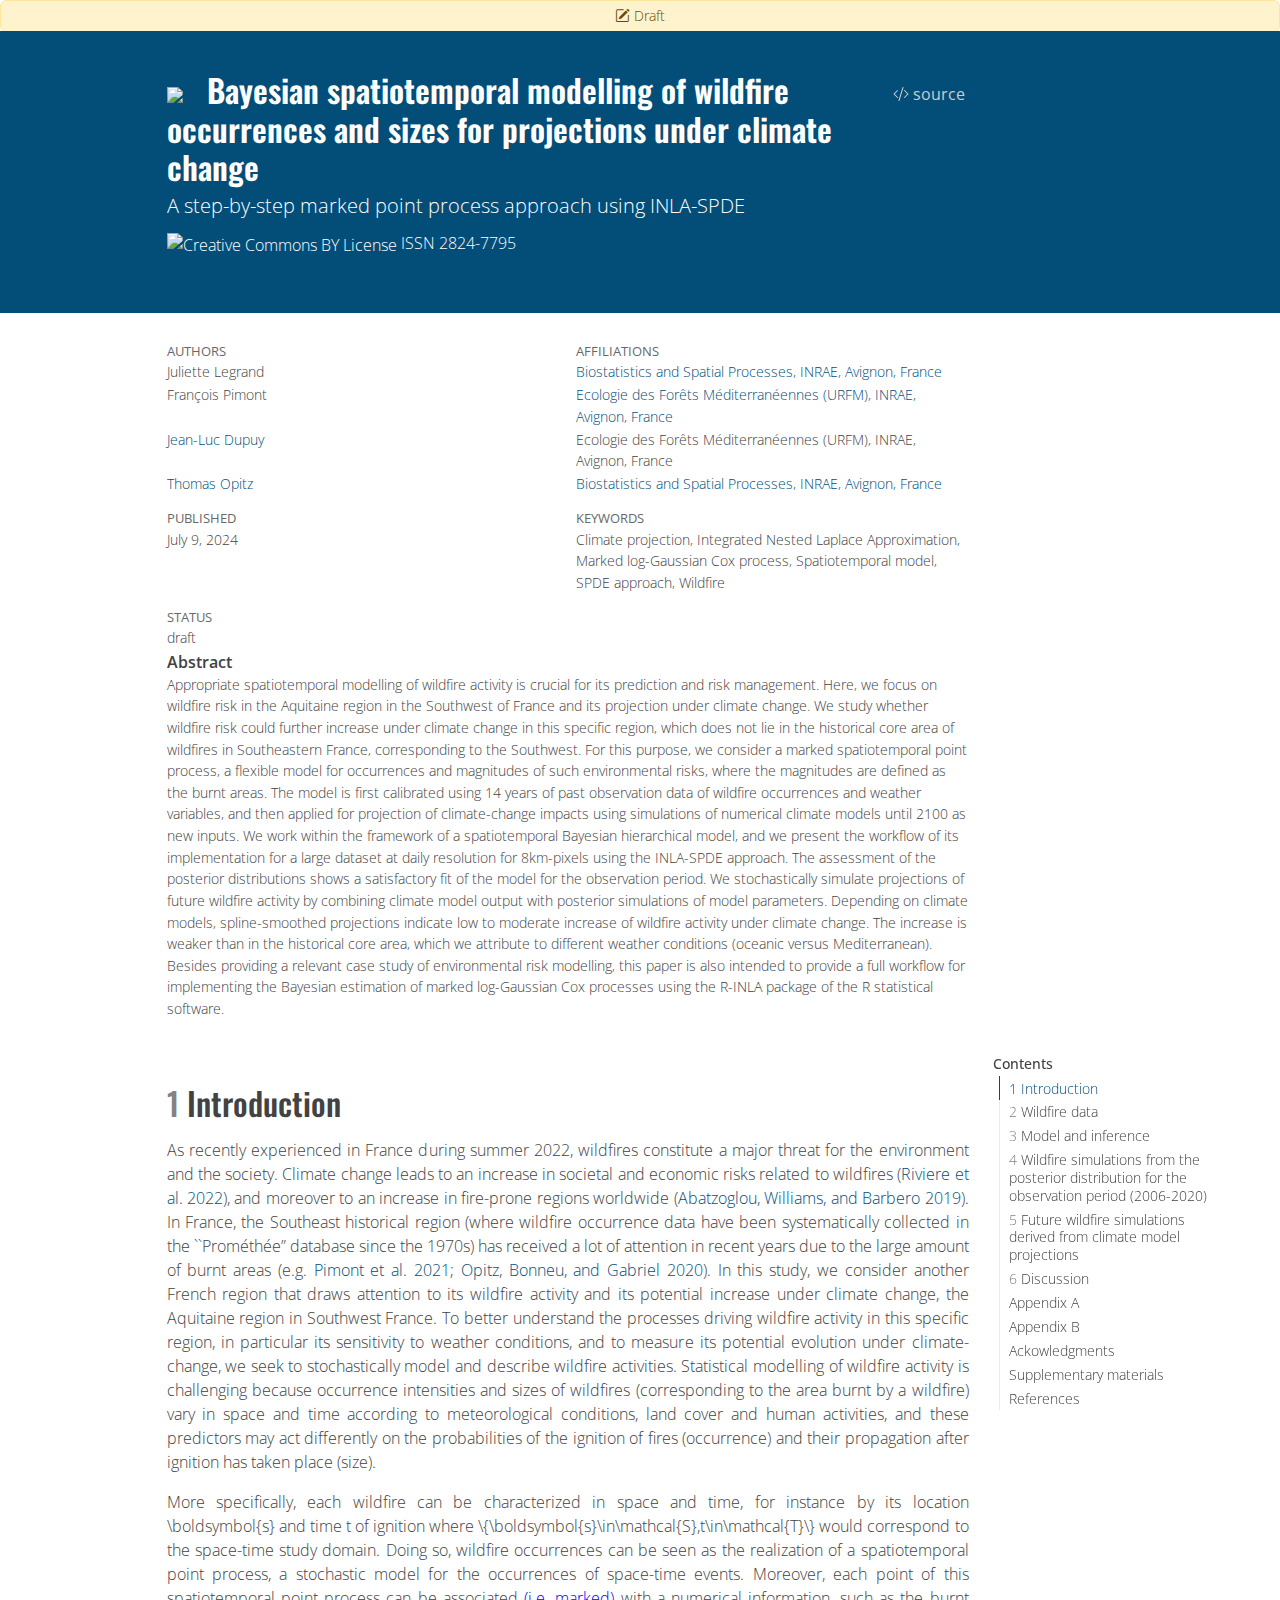
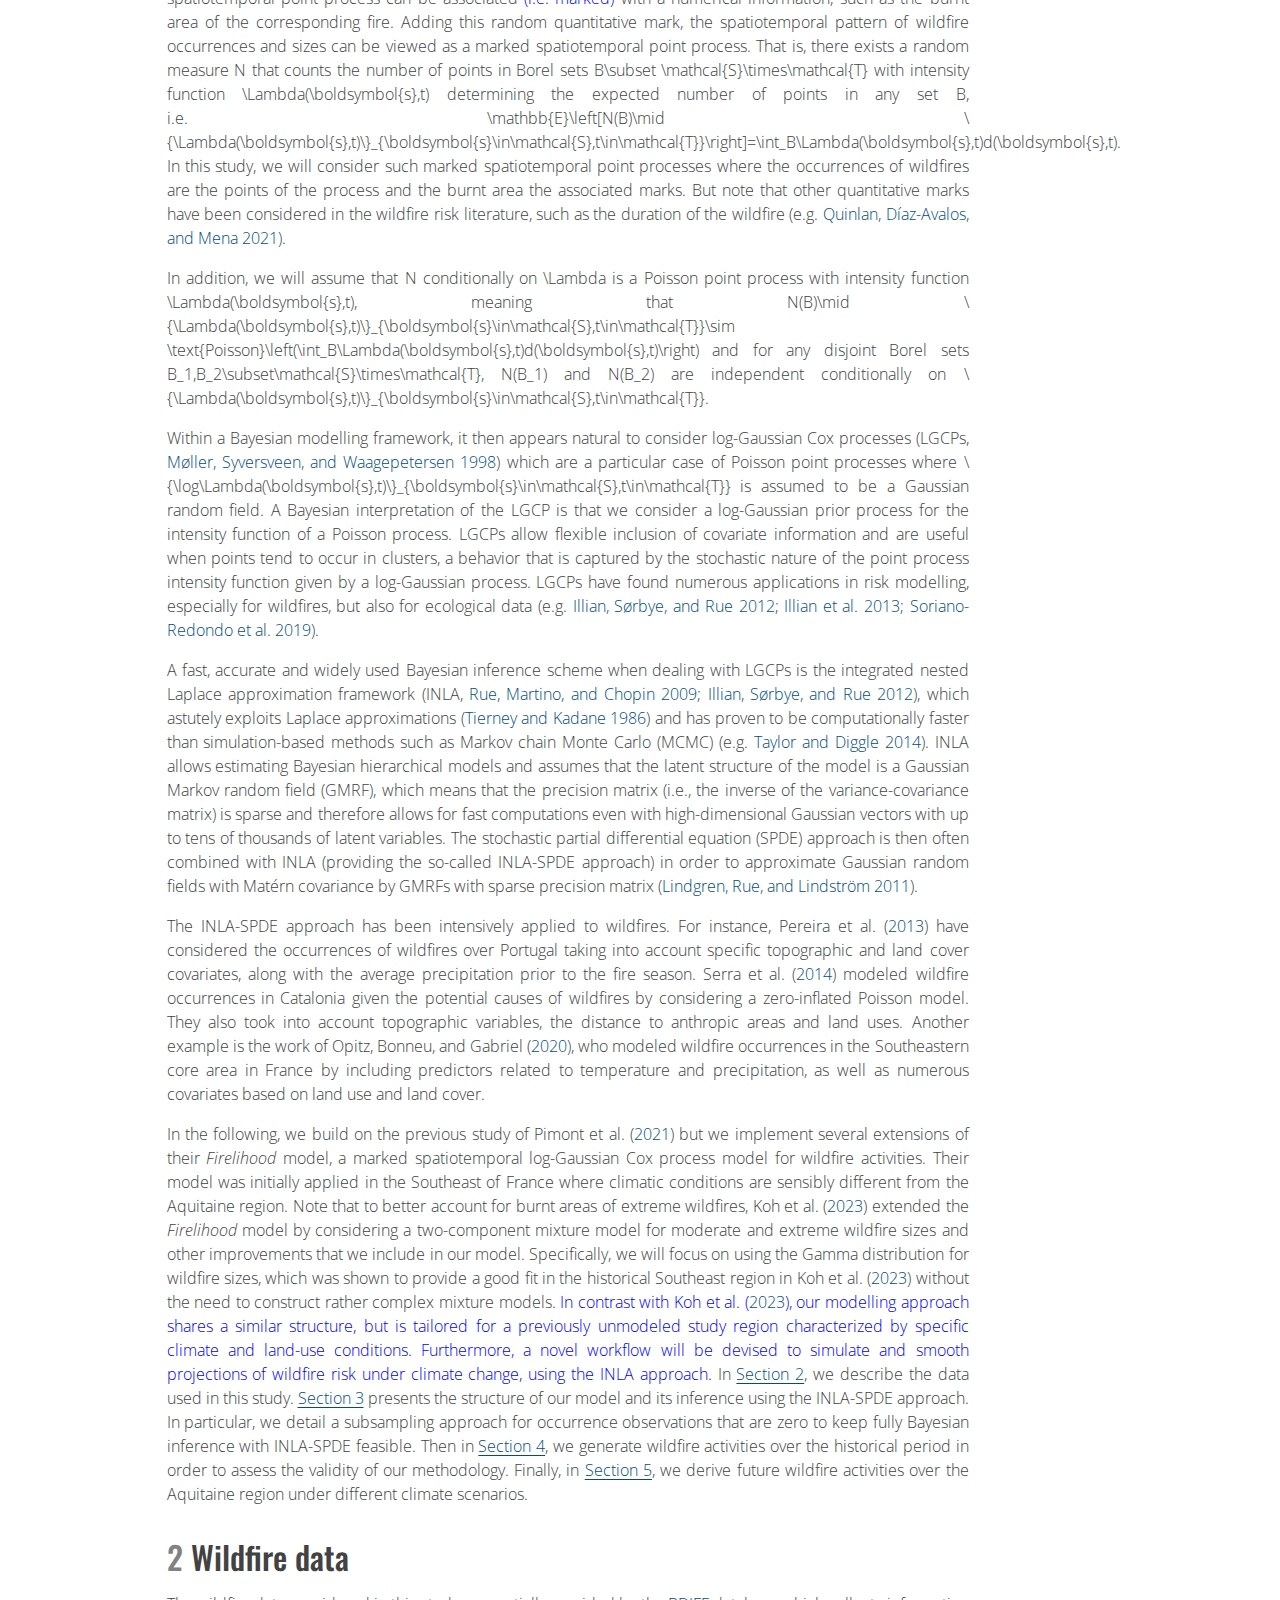
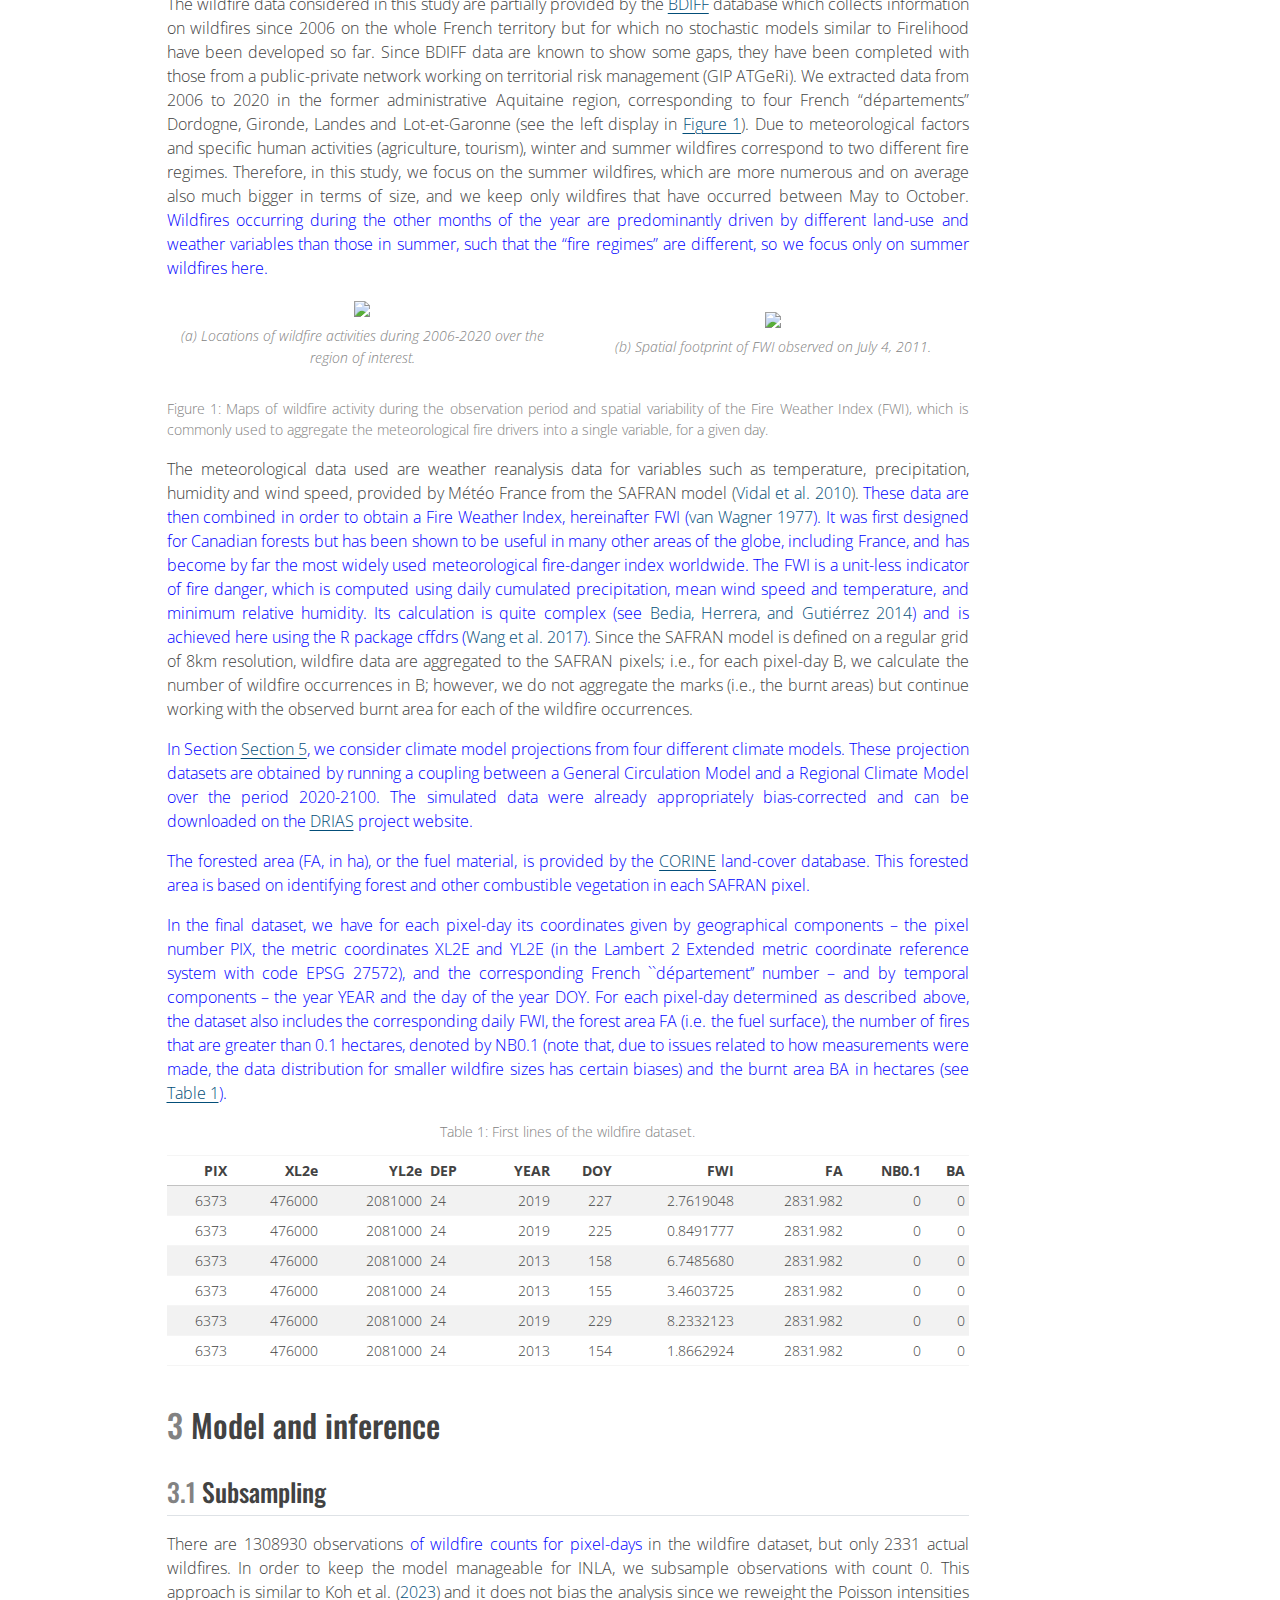
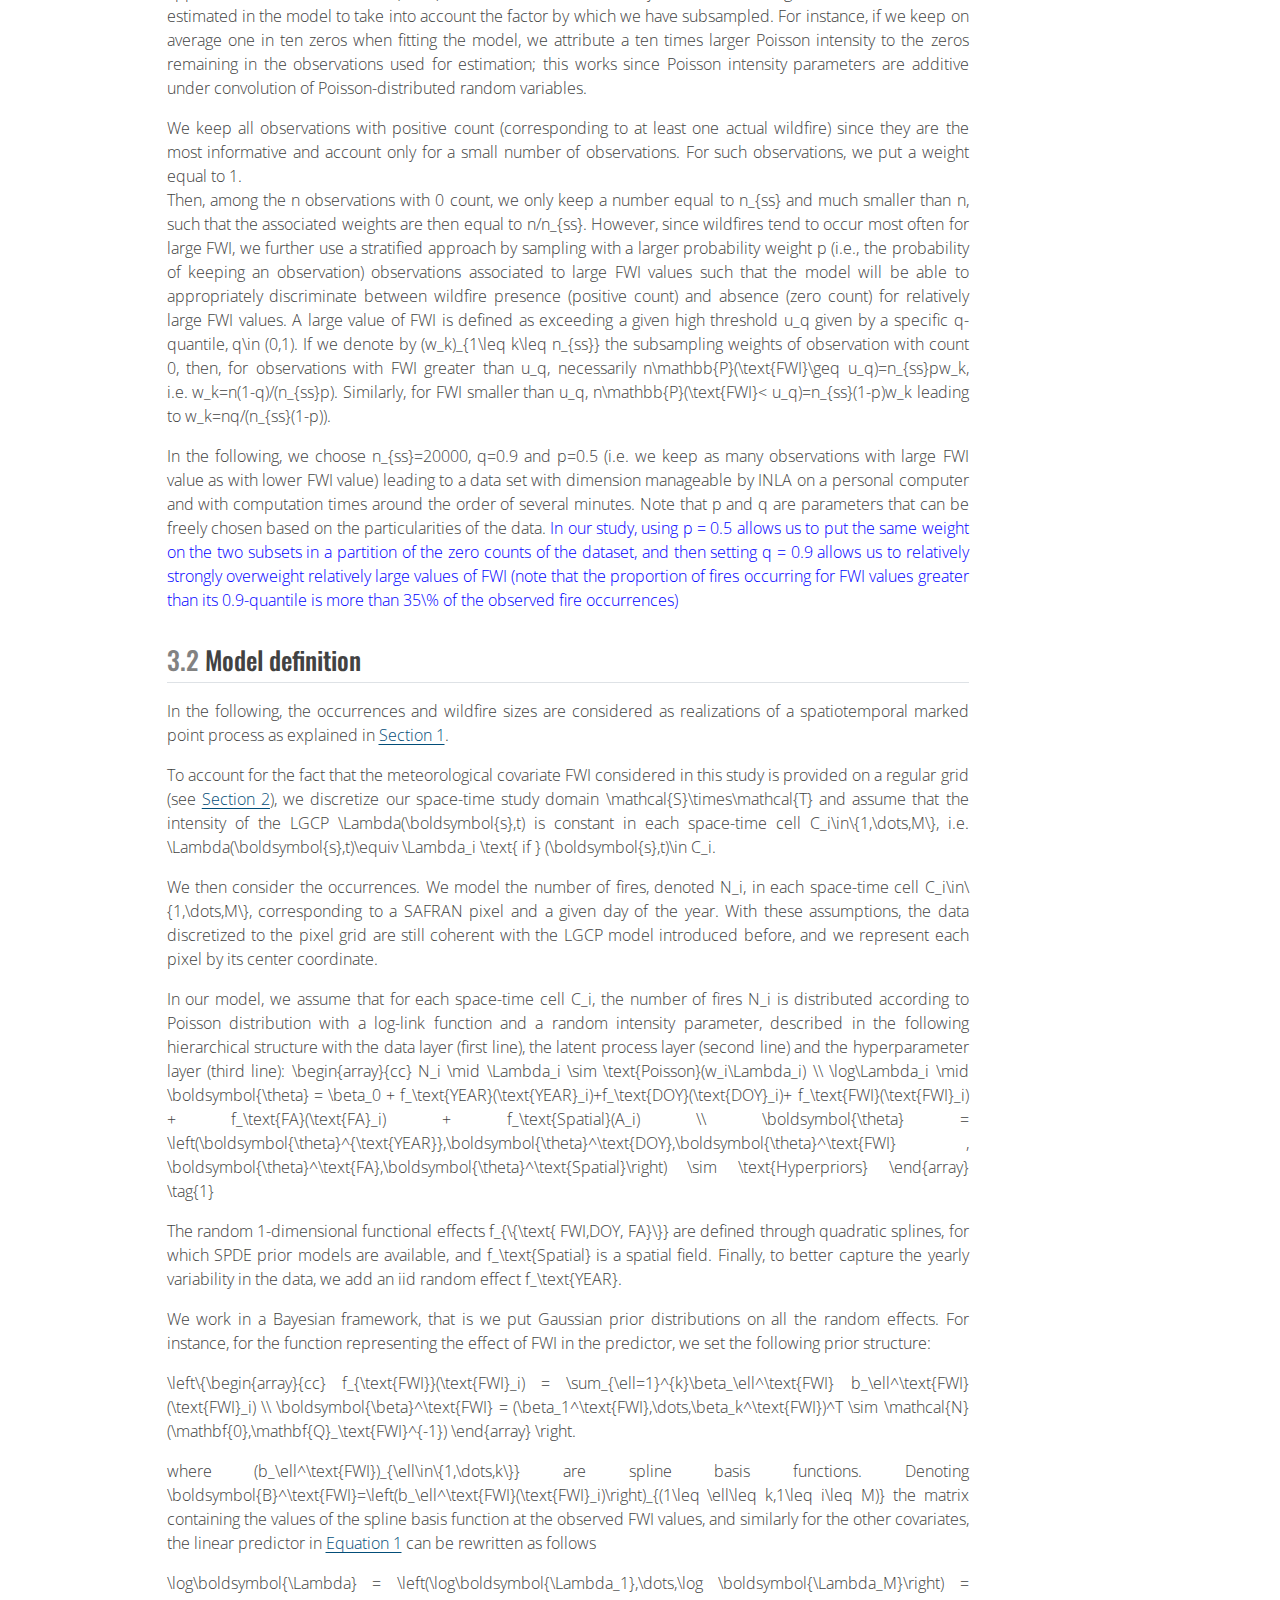
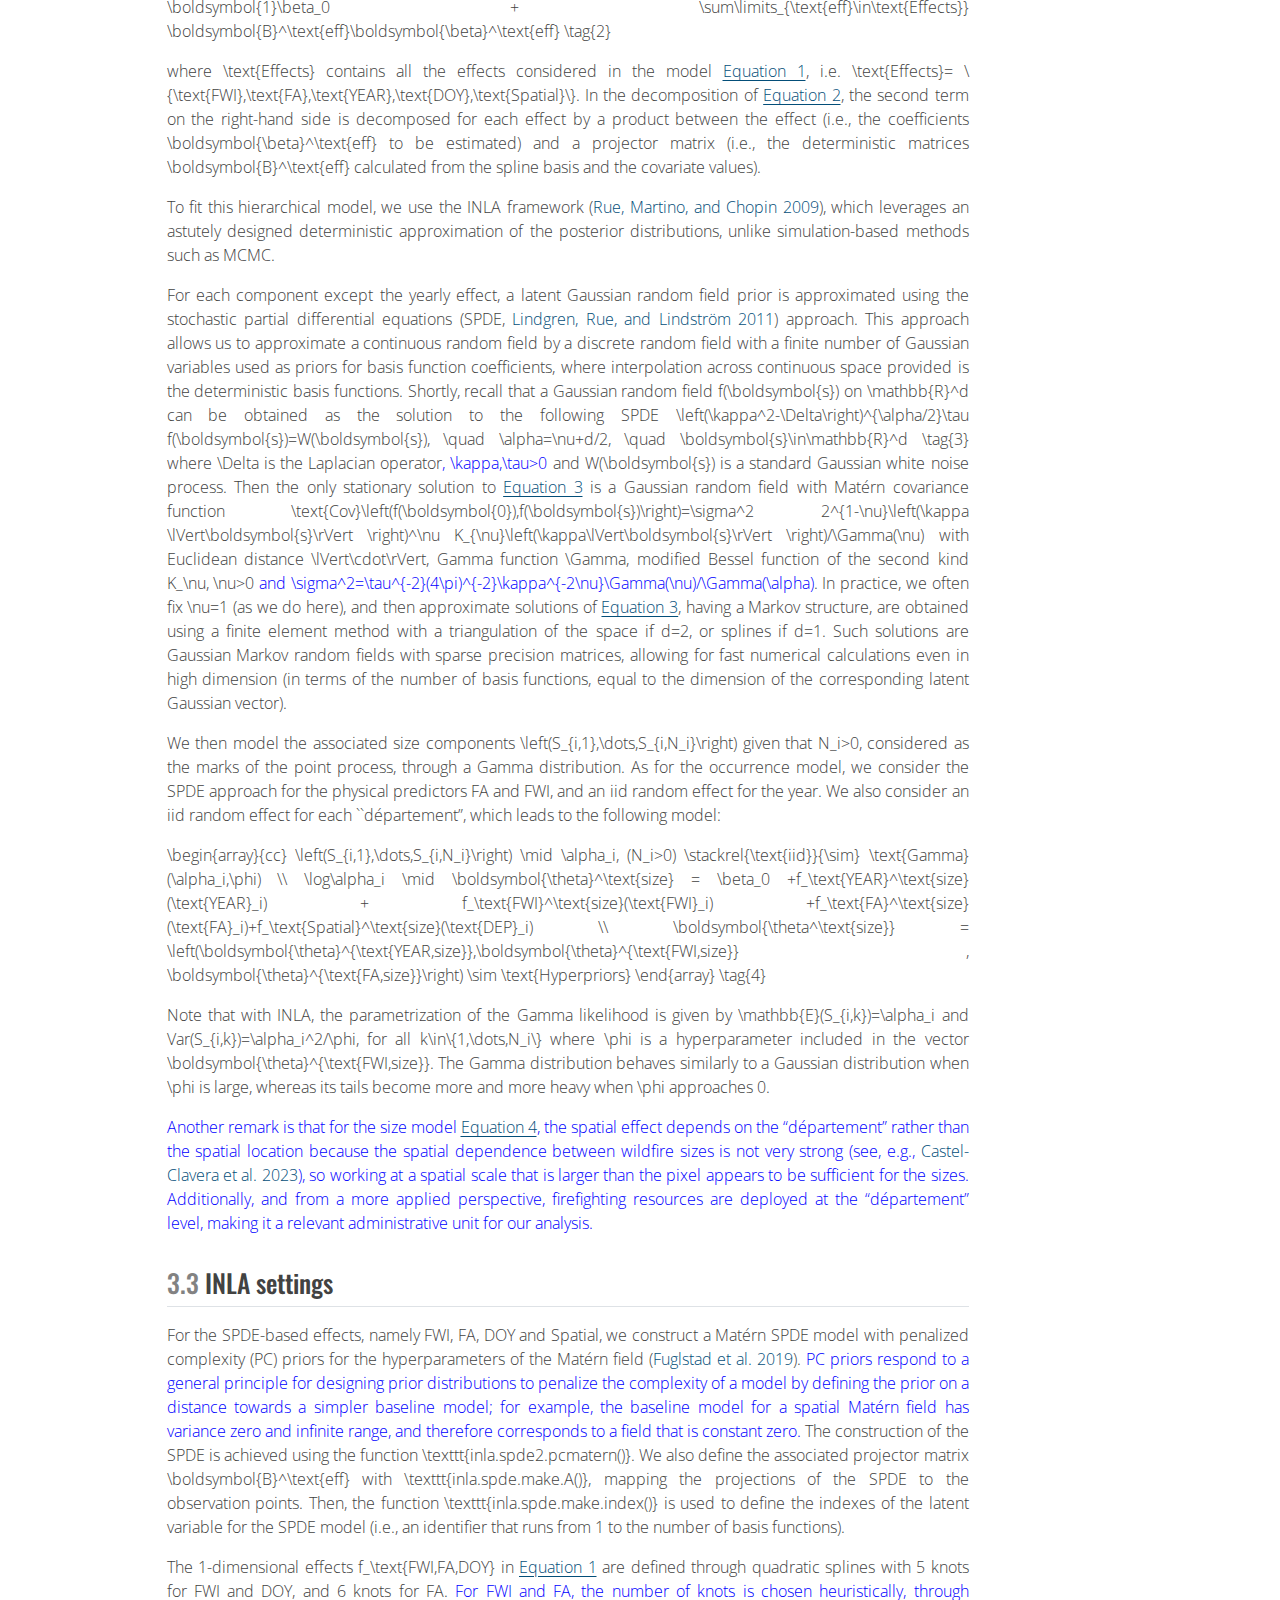
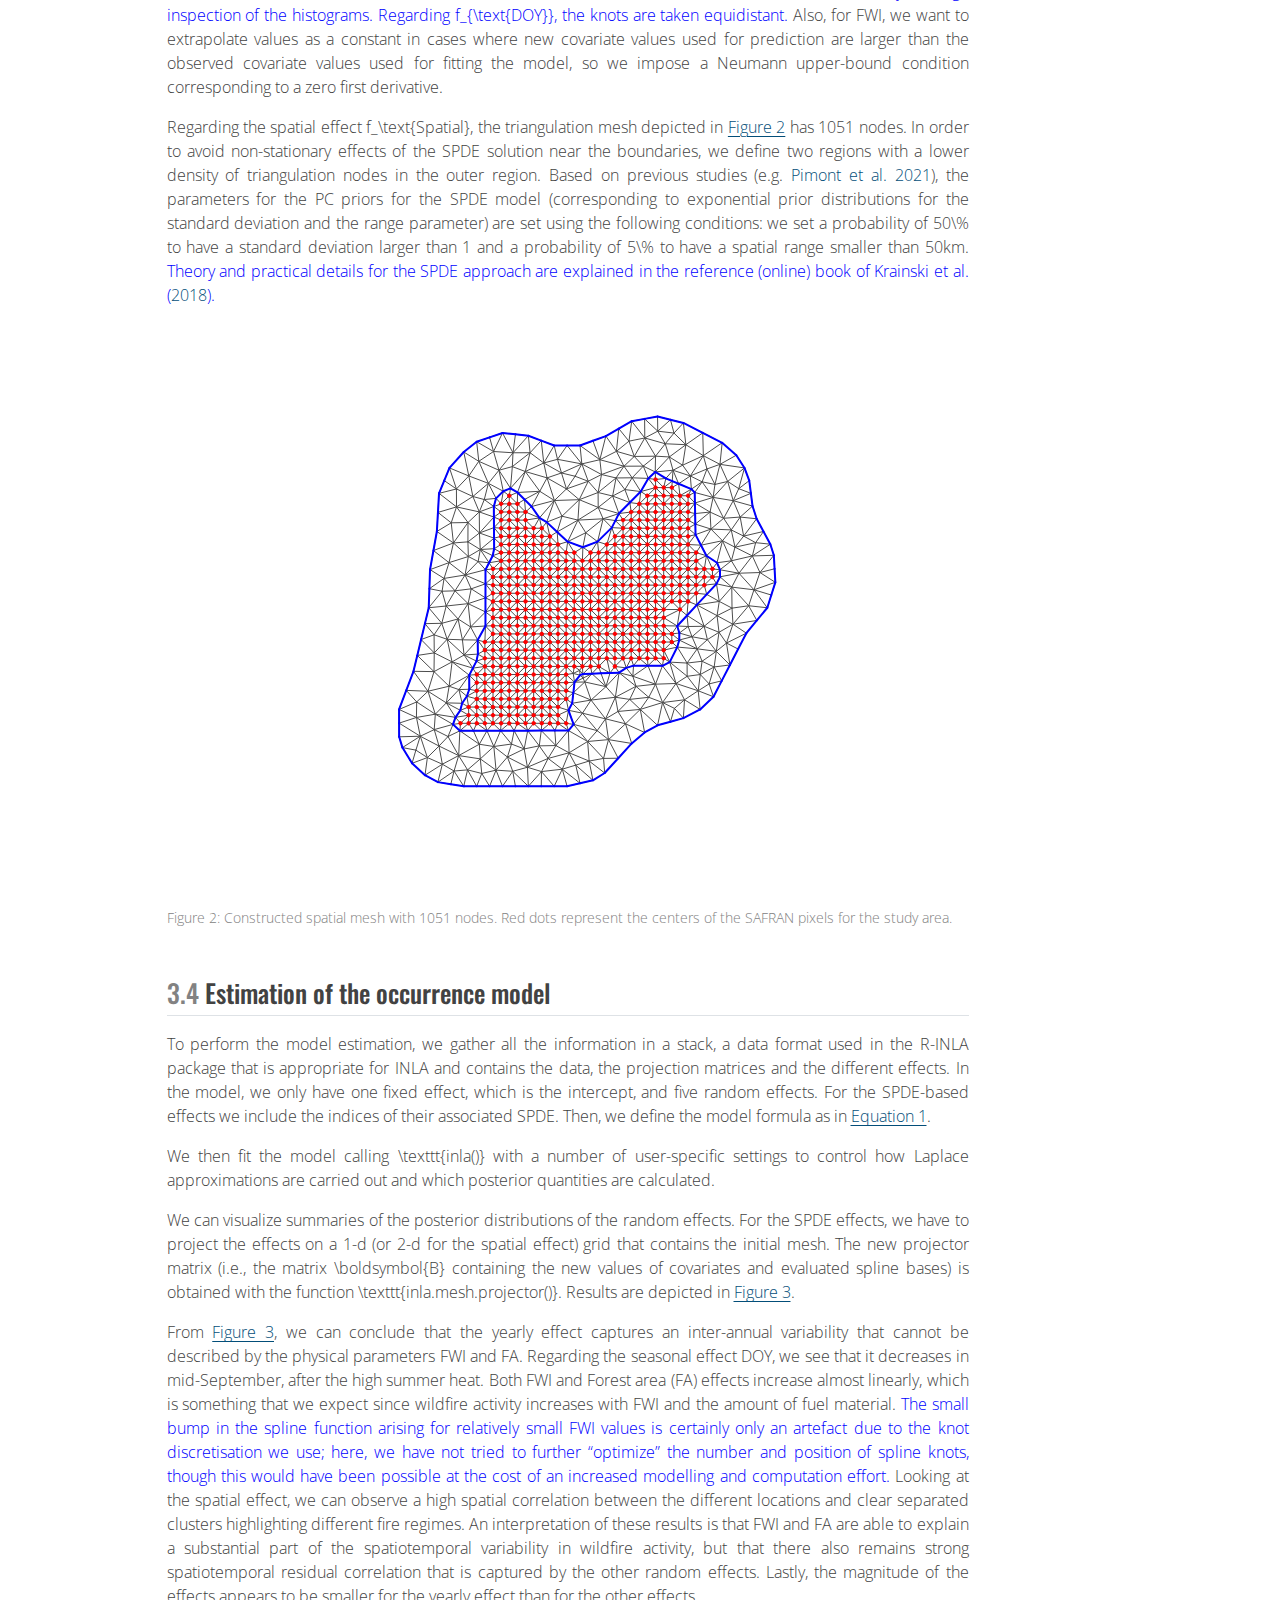
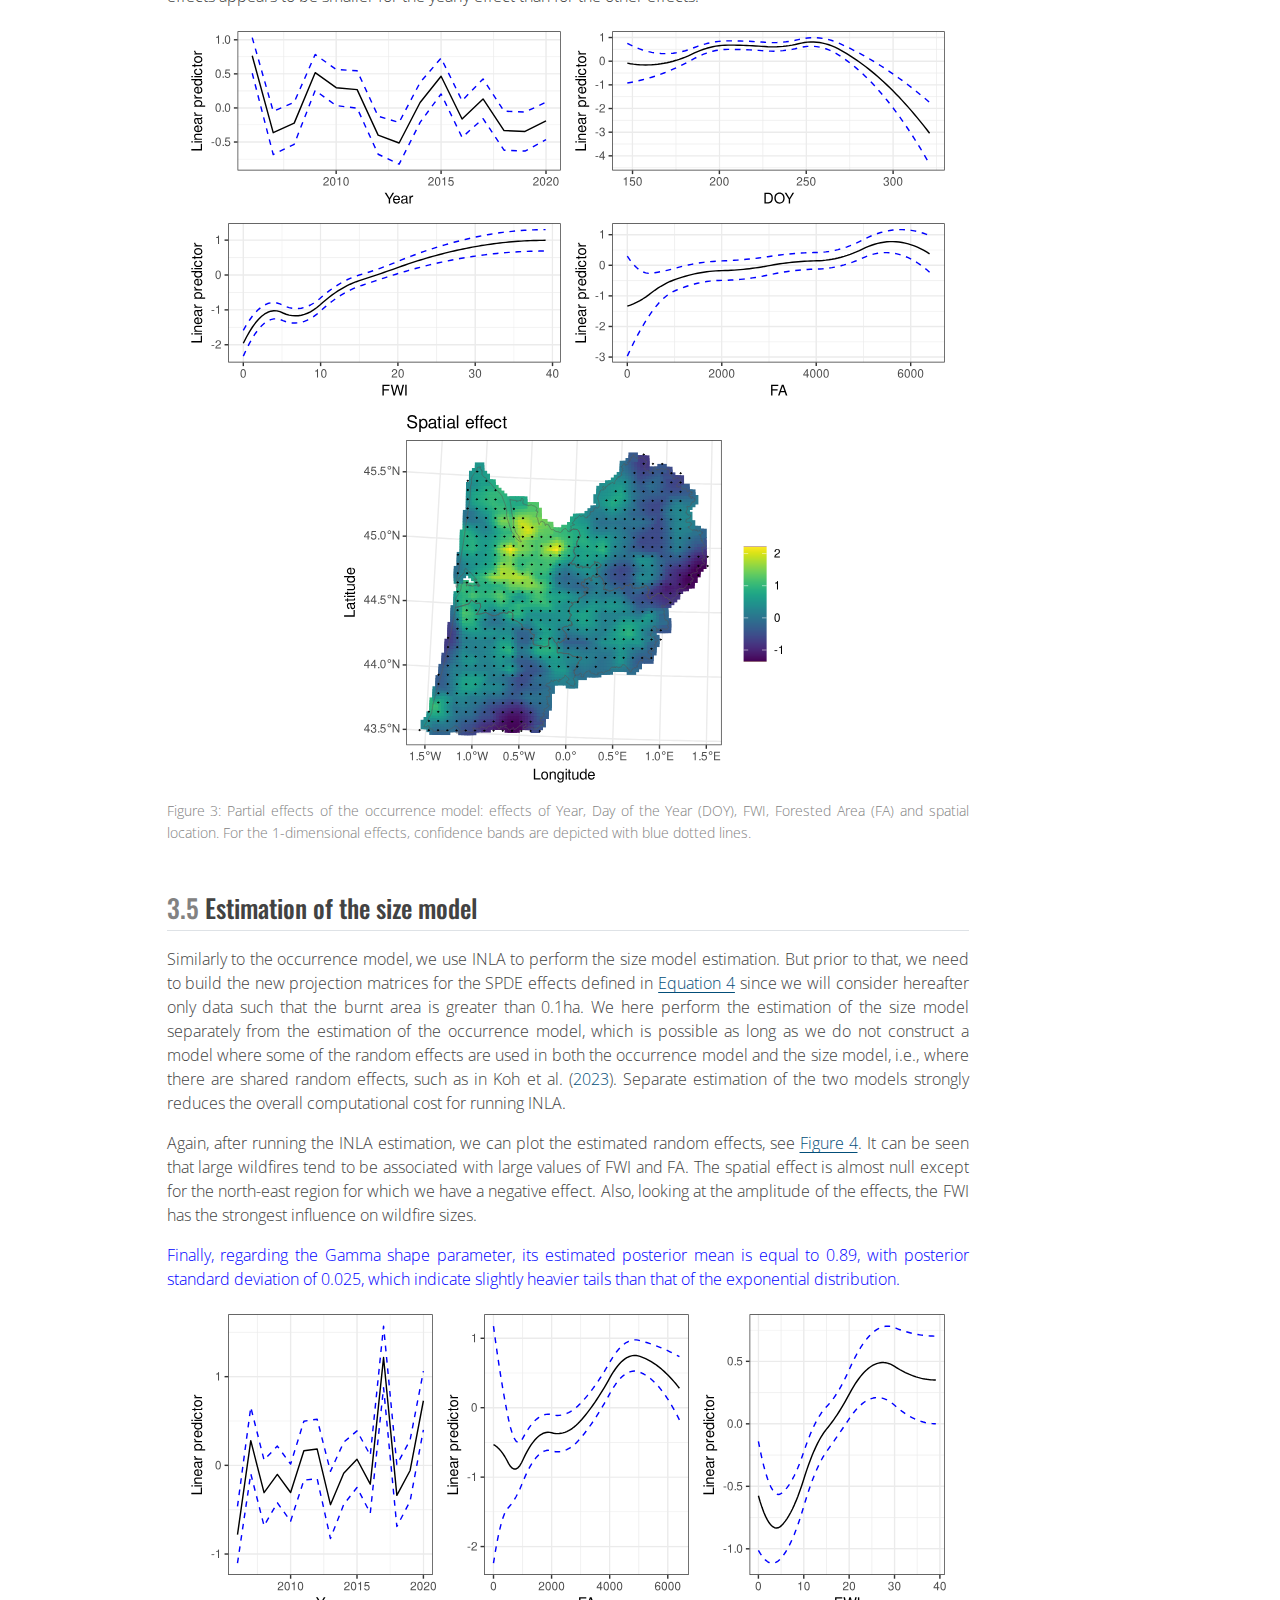
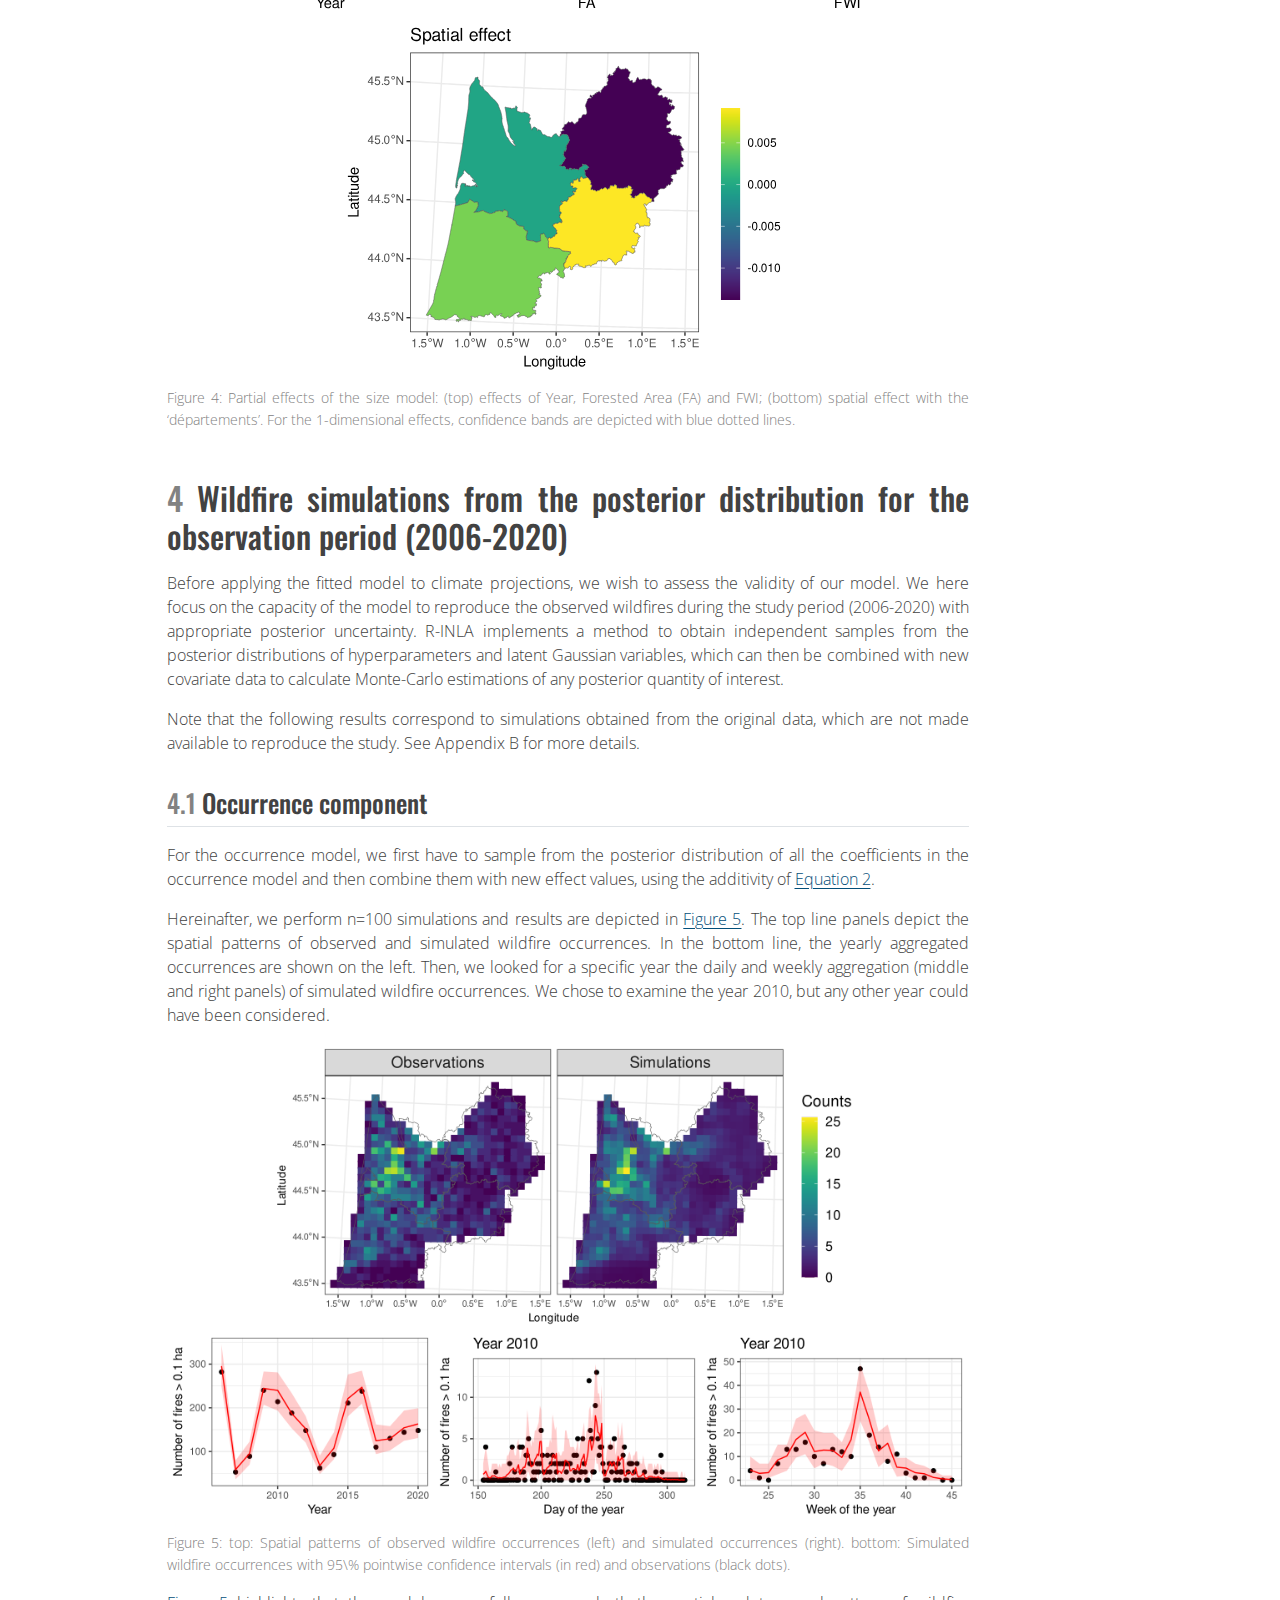
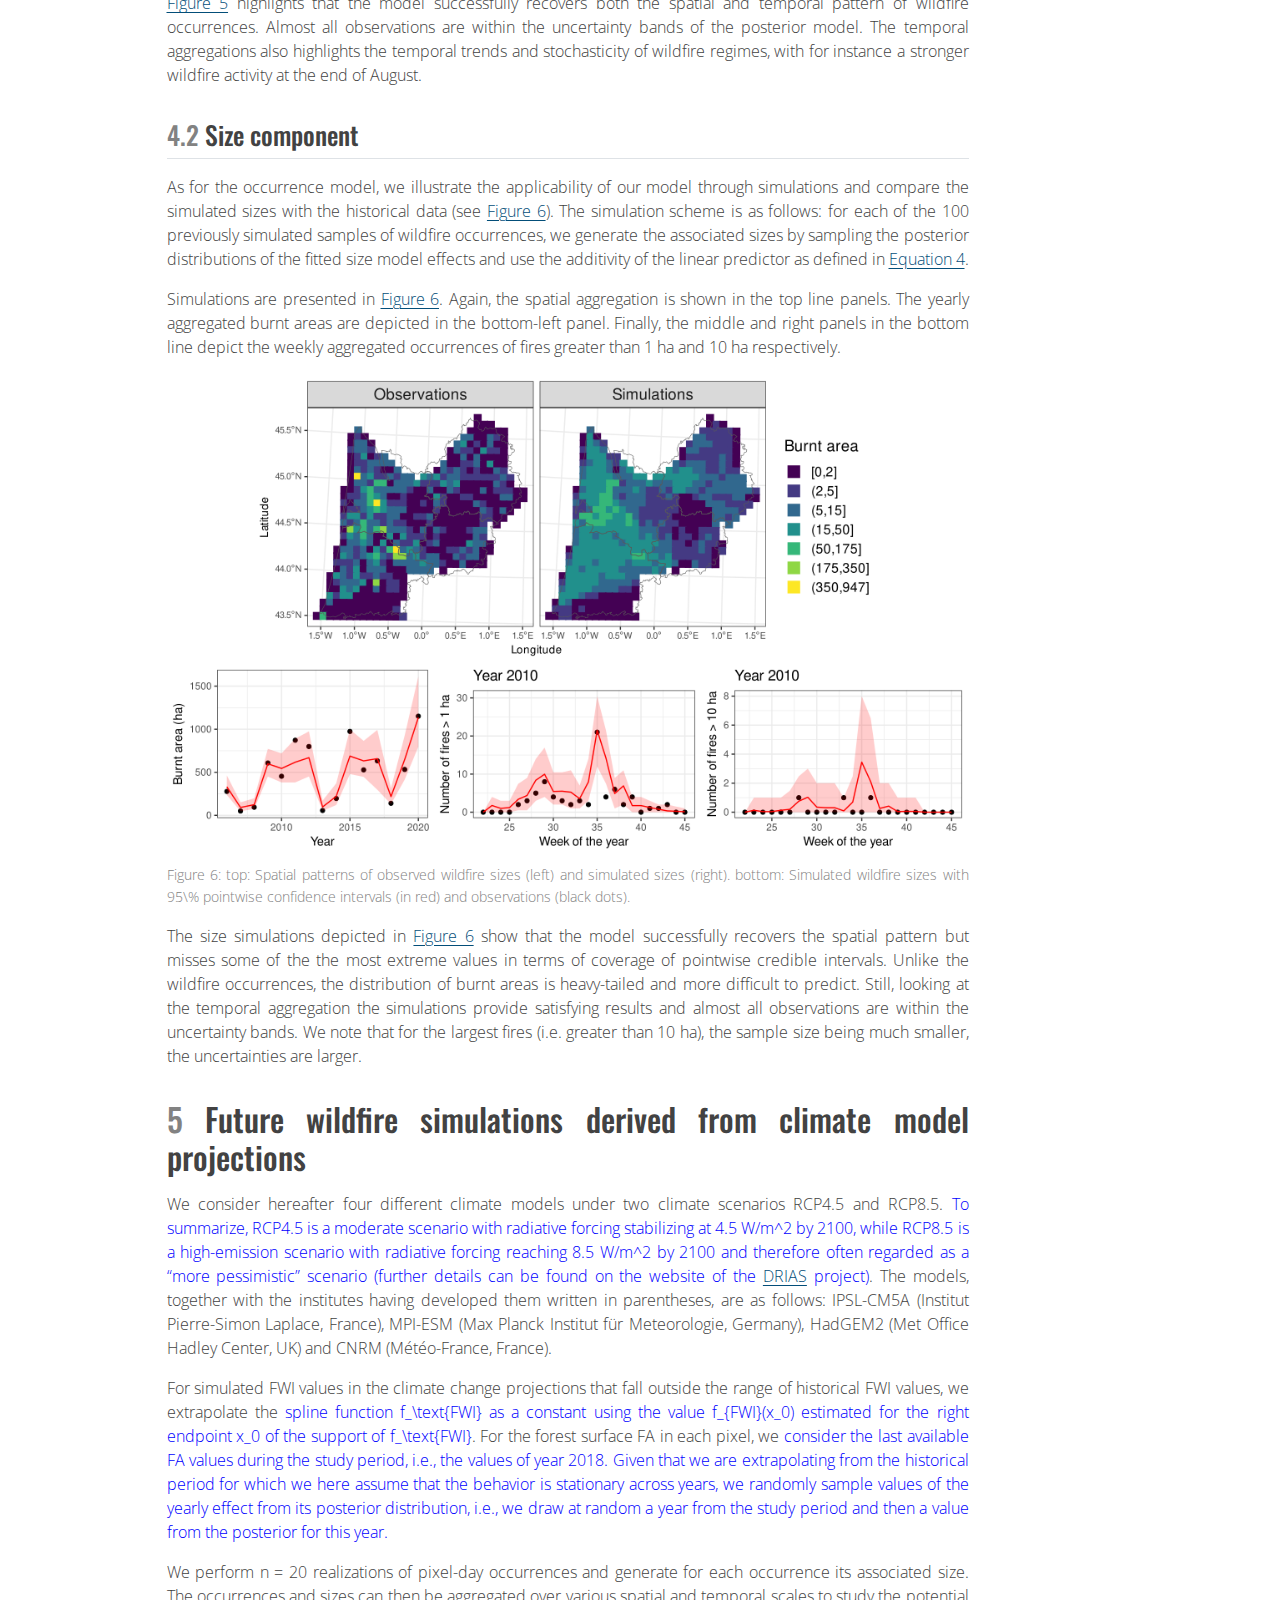
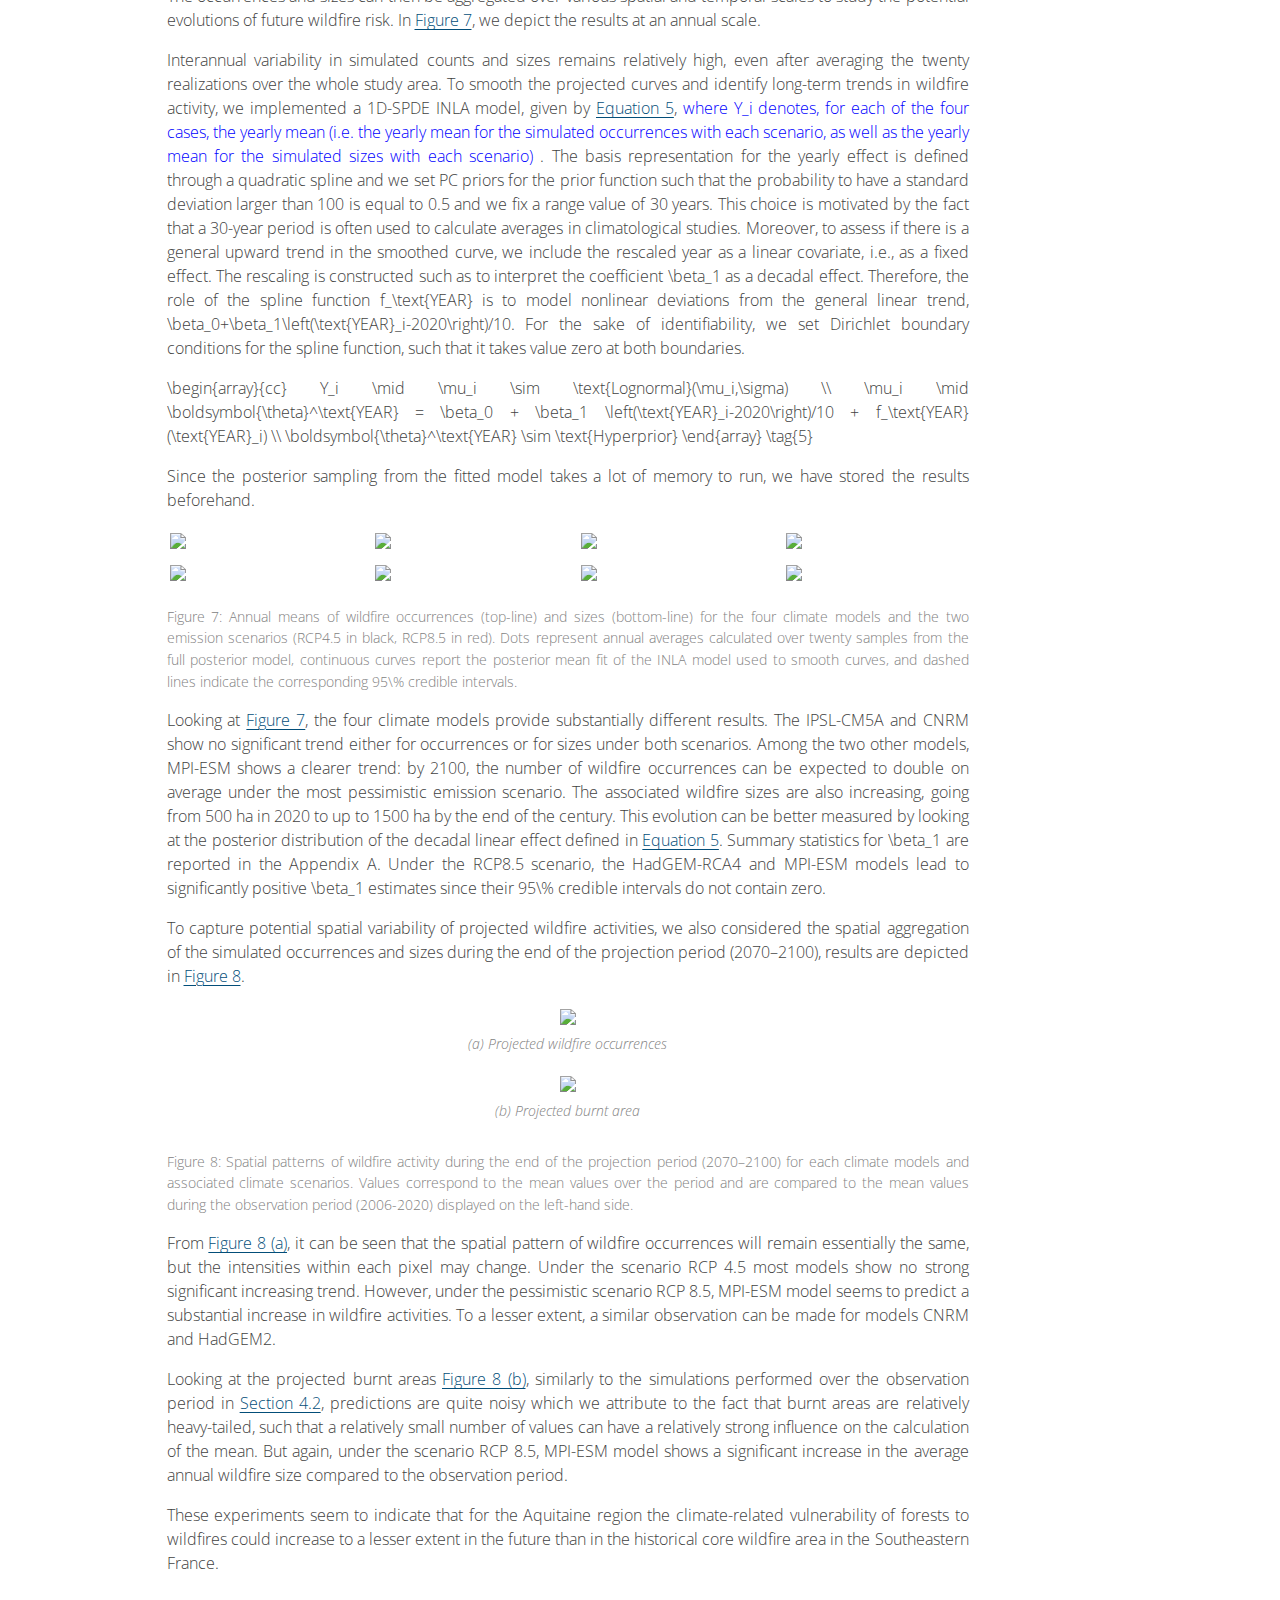
==== commit 83be345b: "Built site for gh-pages" ====
--- a/index.html
+++ b/index.html
@@ -2,7 +2,7 @@
 <html xmlns="http://www.w3.org/1999/xhtml" lang="en" xml:lang="en"><head>
 
 <meta charset="utf-8">
-<meta name="generator" content="quarto-1.4.506">
+<meta name="generator" content="quarto-1.6.1">
 
 <meta name="viewport" content="width=device-width, initial-scale=1.0, user-scalable=yes">
 
@@ -10,7 +10,7 @@
 <meta name="author" content="François Pimont">
 <meta name="author" content="Jean-Luc Dupuy">
 <meta name="author" content="Thomas Opitz">
-<meta name="dcterms.date" content="2023-11-18">
+<meta name="dcterms.date" content="2024-07-09">
 <meta name="keywords" content="Climate projection, Integrated Nested Laplace Approximation, Marked log-Gaussian Cox process, Spatiotemporal model, SPDE approach, Wildfire">
 
 <title>Bayesian spatiotemporal modelling of wildfire occurrences and sizes for projections under climate change</title>
@@ -39,7 +39,7 @@
 }
 @media print {
 pre > code.sourceCode { white-space: pre-wrap; }
-pre > code.sourceCode > span { text-indent: -5em; padding-left: 5em; }
+pre > code.sourceCode > span { display: inline-block; text-indent: -5em; padding-left: 5em; }
 }
 pre.numberSource code
   { counter-reset: source-line 0; }
@@ -112,8 +112,9 @@
 </style>
 <script src="submitted-202310-legrand-wildfire_files/libs/kePrint/kePrint.js"></script>
 <link href="submitted-202310-legrand-wildfire_files/libs/lightable/lightable.css" rel="stylesheet">
-
-  <script>window.backupDefine = window.define; window.define = undefined;</script><script src="https://cdn.jsdelivr.net/npm/katex@0.15.1/dist/katex.min.js"></script>
+<meta name="quarto:status" content="draft">
+
+  <script>window.backupDefine = window.define; window.define = undefined;</script><script src="https://cdn.jsdelivr.net/npm/katex@latest/dist/katex.min.js"></script>
   <script>document.addEventListener("DOMContentLoaded", function () {
  var mathElements = document.getElementsByClassName("math");
  var macros = [];
@@ -128,11 +129,38 @@
    });
 }}});
   </script>
-  <script>window.define = window.backupDefine; window.backupDefine = undefined;</script><link rel="stylesheet" href="https://cdn.jsdelivr.net/npm/katex@0.15.1/dist/katex.min.css">
+  <script>window.define = window.backupDefine; window.backupDefine = undefined;</script><link rel="stylesheet" href="https://cdn.jsdelivr.net/npm/katex@latest/dist/katex.min.css">
+
+<script type="text/javascript">
+const typesetMath = (el) => {
+  if (window.MathJax) {
+    // MathJax Typeset
+    window.MathJax.typeset([el]);
+  } else if (window.katex) {
+    // KaTeX Render
+    var mathElements = el.getElementsByClassName("math");
+    var macros = [];
+    for (var i = 0; i < mathElements.length; i++) {
+      var texText = mathElements[i].firstChild;
+      if (mathElements[i].tagName == "SPAN") {
+        window.katex.render(texText.data, mathElements[i], {
+          displayMode: mathElements[i].classList.contains('display'),
+          throwOnError: false,
+          macros: macros,
+          fleqn: false
+        });
+      }
+    }
+  }
+}
+window.Quarto = {
+  typesetMath
+};
+</script>
 
 </head>
 
-<body>
+<body><div id="quarto-draft-alert" class="alert alert-warning"><i class="bi bi-pencil-square"></i>Draft</div>
 
 <header id="title-block-header" class="quarto-title-block default page-columns page-full">
   
@@ -200,7 +228,7 @@
       <div>
       <div class="quarto-title-meta-heading">Published</div>
       <div class="quarto-title-meta-contents">
-        <p class="date">November 18, 2023</p>
+        <p class="date">July 9, 2024</p>
       </div>
     </div>
                                     
@@ -225,7 +253,7 @@
   <div>
     <div class="abstract">
     <div class="abstract-title">Abstract</div>
-      <p>Appropriate spatiotemporal modelling of wildfire activity is crucial for its prediction and risk management. Here, we focus on wildfire risk in the Aquitaine region in the Southwest of France and its projection under climate change. We study whether wildfire risk could further increase under climate change in this specific region, which does not lie in the historical core area of wildfires in Southeastern France, corresponding to the Southeast. For this purpose, we consider a marked spatiotemporal point process, a flexible model for occurrences and magnitudes of such environmental risks, where the magnitudes are defined as the burnt areas. The model is first calibrated using 14 years of past observation data of wildfire occurrences and weather variables, and then applied for projection of climate-change impacts using simulations of numerical climate models until 2100 as new inputs. We work within the framework of a spatiotemporal Bayesian hierarchical model, and we present the workflow of its implementation for a large dataset at daily resolution for 8km-pixels using the INLA-SPDE approach. The assessment of the posterior distributions shows a satisfactory fit of the model for the observation period. We stochastically simulate projections of future wildfire activity by combining climate model output with posterior simulations of model parameters. Depending on climate models, spline-smoothed projections indicate low to moderate increase of wildfire activity under climate change. The increase is weaker than in the historical core area, which we attribute to different weather conditions (oceanic versus Mediterranean). Besides providing a relevant case study of environmental risk modelling, this paper is also intended to provide a full workflow for implementing the Bayesian estimation of marked log-Gaussian Cox processes using the R-INLA package of the R statistical software.</p>
+      <p>Appropriate spatiotemporal modelling of wildfire activity is crucial for its prediction and risk management. Here, we focus on wildfire risk in the Aquitaine region in the Southwest of France and its projection under climate change. We study whether wildfire risk could further increase under climate change in this specific region, which does not lie in the historical core area of wildfires in Southeastern France, corresponding to the Southwest. For this purpose, we consider a marked spatiotemporal point process, a flexible model for occurrences and magnitudes of such environmental risks, where the magnitudes are defined as the burnt areas. The model is first calibrated using 14 years of past observation data of wildfire occurrences and weather variables, and then applied for projection of climate-change impacts using simulations of numerical climate models until 2100 as new inputs. We work within the framework of a spatiotemporal Bayesian hierarchical model, and we present the workflow of its implementation for a large dataset at daily resolution for 8km-pixels using the INLA-SPDE approach. The assessment of the posterior distributions shows a satisfactory fit of the model for the observation period. We stochastically simulate projections of future wildfire activity by combining climate model output with posterior simulations of model parameters. Depending on climate models, spline-smoothed projections indicate low to moderate increase of wildfire activity under climate change. The increase is weaker than in the historical core area, which we attribute to different weather conditions (oceanic versus Mediterranean). Besides providing a relevant case study of environmental risk modelling, this paper is also intended to provide a full workflow for implementing the Bayesian estimation of marked log-Gaussian Cox processes using the R-INLA package of the R statistical software.</p>
     </div>
   </div>
 
@@ -259,7 +287,7 @@
   <li><a href="#references" id="toc-references" class="nav-link" data-scroll-target="#references">References</a></li>
   
   </ul>
-<div class="quarto-alternate-formats"><h2>Other Formats</h2><ul><li><a href="submitted-202310-legrand-wildfire.pdf"><i class="bi bi-file-pdf"></i>PDF (computo)</a></li></ul></div></nav>
+</nav>
 </div>
 <main class="content quarto-banner-title-block" id="quarto-document-content">
 
@@ -269,62 +297,65 @@
 <section id="sec-intro" class="level1" data-number="1">
 <h1 data-number="1"><span class="header-section-number">1</span> Introduction</h1>
 <p>As recently experienced in France during summer 2022, wildfires constitute a major threat for the environment and the society. Climate change leads to an increase in societal and economic risks related to wildfires <span class="citation" data-cites="Riviere2022">(<a href="#ref-Riviere2022" role="doc-biblioref">Riviere et al. 2022</a>)</span>, and moreover to an increase in fire-prone regions worldwide <span class="citation" data-cites="Abatzoglou2019">(<a href="#ref-Abatzoglou2019" role="doc-biblioref">Abatzoglou, Williams, and Barbero 2019</a>)</span>. In France, the Southeast historical region (where wildfire occurrence data have been systematically collected in the ``Prométhée” database since the 1970s) has received a lot of attention in recent years due to the large amount of burnt areas <span class="citation" data-cites="Pimont2021 Opitz2020">(e.g. <a href="#ref-Pimont2021" role="doc-biblioref">Pimont et al. 2021</a>; <a href="#ref-Opitz2020" role="doc-biblioref">Opitz, Bonneu, and Gabriel 2020</a>)</span>. In this study, we consider another French region that draws attention to its wildfire activity and its potential increase under climate change, the Aquitaine region in Southwest France. To better understand the processes driving wildfire activity in this specific region, in particular its sensitivity to weather conditions, and to measure its potential evolution under climate-change, we seek to stochastically model and describe wildfire activities. Statistical modelling of wildfire activity is challenging because occurrence intensities and sizes of wildfires (corresponding to the area burnt by a wildfire) vary in space and time according to meteorological conditions, land cover and human activities, and these predictors may act differently on the probabilities of the ignition of fires (occurrence) and their propagation after ignition has taken place (size).</p>
-<p>More specifically, each wildfire can be characterized in space and time, for instance by its location <span class="math inline">\boldsymbol{s}</span> and time <span class="math inline">t</span> of ignition where <span class="math inline">\{\boldsymbol{s}\in\mathcal{S},t\in\mathcal{T}\}</span> would correspond to the space-time study domain. Doing so, wildfire occurrences can be seen as the realization of a spatiotemporal point process, a stochastic model for the occurrences of space-time events. Moreover, each point of this spatiotemporal point process can be associated with a numerical information, such as the burnt area of the corresponding fire. Adding this random quantitative mark, the spatiotemporal pattern of wildfire occurrences and sizes can be viewed as a marked spatiotemporal point process. That is, there exists a random measure <span class="math inline">N</span> that counts the number of points in Borel sets <span class="math inline">B\subset \mathcal{S}\times\mathcal{T}</span> with intensity function <span class="math inline">\Lambda(\boldsymbol{s},t)</span> determining the expected number of points in any set <span class="math inline">B</span>, i.e.&nbsp;<span class="math display">\mathbb{E}\left[N(B)\mid \{\Lambda(\boldsymbol{s},t)\}_{\boldsymbol{s}\in\mathcal{S},t\in\mathcal{T}}\right]=\int_B\Lambda(\boldsymbol{s},t)d(\boldsymbol{s},t).</span> In this study, we will consider such marked spatiotemporal point processes where the occurrences of wildfires are the points of the process and the burnt area the associated marks. But note that other quantitative marks have been considered in the wildfire risk literature, such as the duration of the wildfire <span class="citation" data-cites="Quinlan2021">(e.g. <a href="#ref-Quinlan2021" role="doc-biblioref">Quinlan, Díaz-Avalos, and Mena 2021</a>)</span>.</p>
+<p>More specifically, each wildfire can be characterized in space and time, for instance by its location <span class="math inline">\boldsymbol{s}</span> and time <span class="math inline">t</span> of ignition where <span class="math inline">\{\boldsymbol{s}\in\mathcal{S},t\in\mathcal{T}\}</span> would correspond to the space-time study domain. Doing so, wildfire occurrences can be seen as the realization of a spatiotemporal point process, a stochastic model for the occurrences of space-time events. Moreover, each point of this spatiotemporal point process can be associated <span style="color:blue;">(i.e.&nbsp;marked)</span> with a numerical information, such as the burnt area of the corresponding fire. Adding this random quantitative mark, the spatiotemporal pattern of wildfire occurrences and sizes can be viewed as a marked spatiotemporal point process. That is, there exists a random measure <span class="math inline">N</span> that counts the number of points in Borel sets <span class="math inline">B\subset \mathcal{S}\times\mathcal{T}</span> with intensity function <span class="math inline">\Lambda(\boldsymbol{s},t)</span> determining the expected number of points in any set <span class="math inline">B</span>, i.e.&nbsp;<span class="math display">\mathbb{E}\left[N(B)\mid \{\Lambda(\boldsymbol{s},t)\}_{\boldsymbol{s}\in\mathcal{S},t\in\mathcal{T}}\right]=\int_B\Lambda(\boldsymbol{s},t)d(\boldsymbol{s},t).</span> In this study, we will consider such marked spatiotemporal point processes where the occurrences of wildfires are the points of the process and the burnt area the associated marks. But note that other quantitative marks have been considered in the wildfire risk literature, such as the duration of the wildfire <span class="citation" data-cites="Quinlan2021">(e.g. <a href="#ref-Quinlan2021" role="doc-biblioref">Quinlan, Díaz-Avalos, and Mena 2021</a>)</span>.</p>
 <p>In addition, we will assume that <span class="math inline">N</span> conditionally on <span class="math inline">\Lambda</span> is a Poisson point process with intensity function <span class="math inline">\Lambda(\boldsymbol{s},t)</span>, meaning that <span class="math display">N(B)\mid \{\Lambda(\boldsymbol{s},t)\}_{\boldsymbol{s}\in\mathcal{S},t\in\mathcal{T}}\sim \text{Poisson}\left(\int_B\Lambda(\boldsymbol{s},t)d(\boldsymbol{s},t)\right)</span> and for any disjoint Borel sets <span class="math inline">B_1,B_2\subset\mathcal{S}\times\mathcal{T}</span>, <span class="math inline">N(B_1)</span> and <span class="math inline">N(B_2)</span> are independent conditionally on <span class="math inline">\{\Lambda(\boldsymbol{s},t)\}_{\boldsymbol{s}\in\mathcal{S},t\in\mathcal{T}}</span>.</p>
 <p>Within a Bayesian modelling framework, it then appears natural to consider log-Gaussian Cox processes <span class="citation" data-cites="moller1998log">(LGCPs, <a href="#ref-moller1998log" role="doc-biblioref">Møller, Syversveen, and Waagepetersen 1998</a>)</span> which are a particular case of Poisson point processes where <span class="math inline">\{\log\Lambda(\boldsymbol{s},t)\}_{\boldsymbol{s}\in\mathcal{S},t\in\mathcal{T}}</span> is assumed to be a Gaussian random field. A Bayesian interpretation of the LGCP is that we consider a log-Gaussian prior process for the intensity function of a Poisson process. LGCPs allow flexible inclusion of covariate information and are useful when points tend to occur in clusters, a behavior that is captured by the stochastic nature of the point process intensity function given by a log-Gaussian process. LGCPs have found numerous applications in risk modelling, especially for wildfires, but also for ecological data <span class="citation" data-cites="Illian2012 Illian2013 Soriano2019">(e.g. <a href="#ref-Illian2012" role="doc-biblioref">Illian, Sørbye, and Rue 2012</a>; <a href="#ref-Illian2013" role="doc-biblioref">Illian et al. 2013</a>; <a href="#ref-Soriano2019" role="doc-biblioref">Soriano-Redondo et al. 2019</a>)</span>.</p>
 <p>A fast, accurate and widely used Bayesian inference scheme when dealing with LGCPs is the integrated nested Laplace approximation framework <span class="citation" data-cites="Rue2009 Illian2012">(INLA, <a href="#ref-Rue2009" role="doc-biblioref">Rue, Martino, and Chopin 2009</a>; <a href="#ref-Illian2012" role="doc-biblioref">Illian, Sørbye, and Rue 2012</a>)</span>, which astutely exploits Laplace approximations <span class="citation" data-cites="Tierney1986Laplace">(<a href="#ref-Tierney1986Laplace" role="doc-biblioref">Tierney and Kadane 1986</a>)</span> and has proven to be computationally faster than simulation-based methods such as Markov chain Monte Carlo (MCMC) <span class="citation" data-cites="Taylor2014">(e.g. <a href="#ref-Taylor2014" role="doc-biblioref">Taylor and Diggle 2014</a>)</span>. INLA allows estimating Bayesian hierarchical models and assumes that the latent structure of the model is a Gaussian Markov random field (GMRF), which means that the precision matrix (i.e., the inverse of the variance-covariance matrix) is sparse and therefore allows for fast computations even with high-dimensional Gaussian vectors with up to tens of thousands of latent variables. The stochastic partial differential equation (SPDE) approach is then often combined with INLA (providing the so-called INLA-SPDE approach) in order to approximate Gaussian random fields with Matérn covariance by GMRFs with sparse precision matrix <span class="citation" data-cites="Lindgren2011SPDE">(<a href="#ref-Lindgren2011SPDE" role="doc-biblioref">Lindgren, Rue, and Lindström 2011</a>)</span>.</p>
 <p>The INLA-SPDE approach has been intensively applied to wildfires. For instance, <span class="citation" data-cites="pereira2013quantification">Pereira et al. (<a href="#ref-pereira2013quantification" role="doc-biblioref">2013</a>)</span> have considered the occurrences of wildfires over Portugal taking into account specific topographic and land cover covariates, along with the average precipitation prior to the fire season. <span class="citation" data-cites="serra2014spatio">Serra et al. (<a href="#ref-serra2014spatio" role="doc-biblioref">2014</a>)</span> modeled wildfire occurrences in Catalonia given the potential causes of wildfires by considering a zero-inflated Poisson model. They also took into account topographic variables, the distance to anthropic areas and land uses. Another example is the work of <span class="citation" data-cites="Opitz2020">Opitz, Bonneu, and Gabriel (<a href="#ref-Opitz2020" role="doc-biblioref">2020</a>)</span>, who modeled wildfire occurrences in the Southeastern core area in France by including predictors related to temperature and precipitation, as well as numerous covariates based on land use and land cover.</p>
-<p>In the following, we build on the previous study of <span class="citation" data-cites="Pimont2021">Pimont et al. (<a href="#ref-Pimont2021" role="doc-biblioref">2021</a>)</span> but we implement several extensions of their <em>Firelihood</em> model, a marked spatiotemporal log-Gaussian Cox process model for wildfire activities. Their model was initially applied in the Southeast of France where climatic conditions are sensibly different from the Aquitaine region. Note that to better account for burnt areas of extreme wildfires, <span class="citation" data-cites="Koh2021">Koh et al. (<a href="#ref-Koh2021" role="doc-biblioref">2023</a>)</span> extended the <em>Firelihood</em> model by considering a two-component mixture model for moderate and extreme wildfire sizes and other improvements that we include in our model. Specifically, we will focus on using the Gamma distribution for wildfire sizes, which was shown to provide a good fit in the historical Southeast region in <span class="citation" data-cites="Koh2021">Koh et al. (<a href="#ref-Koh2021" role="doc-biblioref">2023</a>)</span> without the need to construct rather complex mixture models. In <a href="#sec-data" class="quarto-xref">Section&nbsp;2</a>, we describe the data used in this study. <a href="#sec-model-inf" class="quarto-xref">Section&nbsp;3</a> presents the structure of our model and its inference using the INLA-SPDE approach. In particular, we detail a subsampling approach for occurrence observations that are zero to keep fully Bayesian inference with INLA-SPDE feasible. Then in <a href="#sec-sim" class="quarto-xref">Section&nbsp;4</a>, we generate wildfire activities over the historical period in order to assess the validity of our methodology. Finally, in <a href="#sec-proj" class="quarto-xref">Section&nbsp;5</a>, we derive future wildfire activities over the Aquitaine region under different climate scenarios.</p>
+<p>In the following, we build on the previous study of <span class="citation" data-cites="Pimont2021">Pimont et al. (<a href="#ref-Pimont2021" role="doc-biblioref">2021</a>)</span> but we implement several extensions of their <em>Firelihood</em> model, a marked spatiotemporal log-Gaussian Cox process model for wildfire activities. Their model was initially applied in the Southeast of France where climatic conditions are sensibly different from the Aquitaine region. Note that to better account for burnt areas of extreme wildfires, <span class="citation" data-cites="Koh2021">Koh et al. (<a href="#ref-Koh2021" role="doc-biblioref">2023</a>)</span> extended the <em>Firelihood</em> model by considering a two-component mixture model for moderate and extreme wildfire sizes and other improvements that we include in our model. Specifically, we will focus on using the Gamma distribution for wildfire sizes, which was shown to provide a good fit in the historical Southeast region in <span class="citation" data-cites="Koh2021">Koh et al. (<a href="#ref-Koh2021" role="doc-biblioref">2023</a>)</span> without the need to construct rather complex mixture models. <span style="color:blue;"> In contrast with <span class="citation" data-cites="Koh2021">Koh et al. (<a href="#ref-Koh2021" role="doc-biblioref">2023</a>)</span>, our modelling approach shares a similar structure, but is tailored for a previously unmodeled study region characterized by specific climate and land-use conditions. Furthermore, a novel workflow will be devised to simulate and smooth projections of wildfire risk under climate change, using the INLA approach. </span> In <a href="#sec-data" class="quarto-xref">Section&nbsp;2</a>, we describe the data used in this study. <a href="#sec-model-inf" class="quarto-xref">Section&nbsp;3</a> presents the structure of our model and its inference using the INLA-SPDE approach. In particular, we detail a subsampling approach for occurrence observations that are zero to keep fully Bayesian inference with INLA-SPDE feasible. Then in <a href="#sec-sim" class="quarto-xref">Section&nbsp;4</a>, we generate wildfire activities over the historical period in order to assess the validity of our methodology. Finally, in <a href="#sec-proj" class="quarto-xref">Section&nbsp;5</a>, we derive future wildfire activities over the Aquitaine region under different climate scenarios.</p>
 </section>
 <section id="sec-data" class="level1" data-number="2">
 <h1 data-number="2"><span class="header-section-number">2</span> Wildfire data</h1>
-<p>The wildfire data considered in this study are partially provided by the <a href="https://bdiff.agriculture.gouv.fr/">BDIFF</a> database which collects information on wildfires since 2006 on the whole French territory but for which no stochastic models similar to Firelihood have been developed so far. Since BDIFF data are known to show some gaps, they have been completed with those from a public-private network working on territorial risk management (GIP ATGeRi). We extracted data from 2006 to 2020 in the former administrative Aquitaine region, corresponding to four French ``départements” Dordogne, Gironde, Landes and Lot-et-Garonne (see the left display in <a href="#fig-data" class="quarto-xref">Figure&nbsp;1</a>). Due to meteorological factors and specific human activities (agriculture, tourism), winter and summer wildfires correspond to two different fire regimes. Therefore, in this study, we focus on the summer wildfires, which are more numerous and on average also much bigger in terms of size, and we keep only wildfires that have occurred between May to October.</p>
+<p>The wildfire data considered in this study are partially provided by the <a href="https://bdiff.agriculture.gouv.fr/">BDIFF</a> database which collects information on wildfires since 2006 on the whole French territory but for which no stochastic models similar to Firelihood have been developed so far. Since BDIFF data are known to show some gaps, they have been completed with those from a public-private network working on territorial risk management (GIP ATGeRi). We extracted data from 2006 to 2020 in the former administrative Aquitaine region, corresponding to four French “départements” Dordogne, Gironde, Landes and Lot-et-Garonne (see the left display in <a href="#fig-data" class="quarto-xref">Figure&nbsp;1</a>). Due to meteorological factors and specific human activities (agriculture, tourism), winter and summer wildfires correspond to two different fire regimes. Therefore, in this study, we focus on the summer wildfires, which are more numerous and on average also much bigger in terms of size, and we keep only wildfires that have occurred between May to October. <span style="color:blue;"> Wildfires occurring during the other months of the year are predominantly driven by different land-use and weather variables than those in summer, such that the “fire regimes” are different, so we focus only on summer wildfires here. </span></p>
 <div id="fig-data" class="quarto-layout-panel">
 <figure class="quarto-float quarto-float-fig figure">
 <div aria-describedby="fig-data-caption-0ceaefa1-69ba-4598-a22c-09a6ac19f8ca">
 <div class="quarto-layout-row quarto-layout-valign-center">
-<div class="quarto-layout-cell-subref quarto-layout-cell" data-ref-parent="fig-data" style="flex-basis: 50.0%;justify-content: center;">
-<div id="fig-fire-plot" class="quarto-figure quarto-figure-center anchored">
+<div class="quarto-layout-cell-subref quarto-layout-cell" data-ref-parent="fig-data" style="flex-basis: 50.0%;justify-content: flex-start;">
+<div id="fig-fire-plot" class="quarto-float quarto-figure quarto-figure-center anchored">
 <figure class="quarto-float quarto-subfloat-fig figure">
 <div aria-describedby="fig-fire-plot-caption-0ceaefa1-69ba-4598-a22c-09a6ac19f8ca">
-<img src="computo_figures/map_aquitaine.png" class="img-fluid figure-img" style="width:90.0%" data-ref-parent="fig-data">
-</div>
-<figcaption class="figure quarto-subfloat-caption quarto-subfloat-fig" id="fig-fire-plot-caption-0ceaefa1-69ba-4598-a22c-09a6ac19f8ca">
+<img src="computo_figures/map_aquitaine.png" class="img-fluid figure-img" style="width:85.0%" data-ref-parent="fig-data">
+</div>
+<figcaption class="quarto-float-caption-bottom quarto-subfloat-caption quarto-subfloat-fig" id="fig-fire-plot-caption-0ceaefa1-69ba-4598-a22c-09a6ac19f8ca">
 (a) Locations of wildfire activities during 2006-2020 over the region of interest.
 </figcaption>
 </figure>
 </div>
 </div>
-<div class="quarto-layout-cell-subref quarto-layout-cell" data-ref-parent="fig-data" style="flex-basis: 50.0%;justify-content: center;">
-<div id="fig-FWI-plot" class="quarto-figure quarto-figure-center anchored" data-widht="10%">
+<div class="quarto-layout-cell-subref quarto-layout-cell" data-ref-parent="fig-data" style="flex-basis: 50.0%;justify-content: flex-start;">
+<div id="fig-FWI-plot" class="quarto-float quarto-figure quarto-figure-center anchored" data-widht="10%">
 <figure class="quarto-float quarto-subfloat-fig figure">
 <div aria-describedby="fig-FWI-plot-caption-0ceaefa1-69ba-4598-a22c-09a6ac19f8ca">
 <img src="computo_figures/FWI_map.png" class="img-fluid figure-img" data-widht="10%" data-ref-parent="fig-data">
 </div>
-<figcaption class="figure quarto-subfloat-caption quarto-subfloat-fig" id="fig-FWI-plot-caption-0ceaefa1-69ba-4598-a22c-09a6ac19f8ca">
-(b) Spatial footprint of FWI observed on July 4, 2011
+<figcaption class="quarto-float-caption-bottom quarto-subfloat-caption quarto-subfloat-fig" id="fig-FWI-plot-caption-0ceaefa1-69ba-4598-a22c-09a6ac19f8ca">
+(b) Spatial footprint of FWI observed on July 4, 2011.
 </figcaption>
 </figure>
 </div>
 </div>
 </div>
 </div>
-<figcaption class="figure quarto-float-caption quarto-float-fig" id="fig-data-caption-0ceaefa1-69ba-4598-a22c-09a6ac19f8ca">
+<figcaption class="quarto-float-caption-bottom quarto-float-caption quarto-float-fig" id="fig-data-caption-0ceaefa1-69ba-4598-a22c-09a6ac19f8ca">
 Figure&nbsp;1: Maps of wildfire activity during the observation period and spatial variability of the Fire Weather Index (FWI), which is commonly used to aggregate the meteorological fire drivers into a single variable, for a given day.
 </figcaption>
 </figure>
 </div>
-<p>The meteorological data used are weather reanalysis data for variables such as temperature, precipitation, humidity and wind speed, provided by Météo France from the SAFRAN model <span class="citation" data-cites="vidal201050">(<a href="#ref-vidal201050" role="doc-biblioref">Vidal et al. 2010</a>)</span>. These data are then combined in order to obtain a Fire Weather Index (hereinafter FWI), a unit-less indicator of fire danger. Since the SAFRAN model is defined on a regular grid of 8km resolution, wildfire data are aggregated to the SAFRAN pixels; i.e., for each pixel-day <span class="math inline">B</span>, we calculate the number of wildfire occurrences in <span class="math inline">B</span>; however, we do not aggregate the marks (i.e., the burnt areas) but continue working with the observed burnt area for each of the wildfire occurrences.</p>
-<p>In the final dataset, we have for each pixel-day the corresponding daily FWI, the forest area FA (i.e.&nbsp;the fuel surface), the number of fires that are greater than <span class="math inline">0.1</span> hectares NB0.1 (for measurements issues) and the burnt area BA in hectares (see <a href="#tbl-dataset" class="quarto-xref">Table&nbsp;1</a>).</p>
+<p>The meteorological data used are weather reanalysis data for variables such as temperature, precipitation, humidity and wind speed, provided by Météo France from the SAFRAN model <span class="citation" data-cites="vidal201050">(<a href="#ref-vidal201050" role="doc-biblioref">Vidal et al. 2010</a>)</span>. <span style="color:blue;"> These data are then combined in order to obtain a Fire Weather Index, hereinafter FWI <span class="citation" data-cites="wagner1977">(<a href="#ref-wagner1977" role="doc-biblioref">van Wagner 1977</a>)</span>. It was first designed for Canadian forests but has been shown to be useful in many other areas of the globe, including France, and has become by far the most widely used meteorological fire-danger index worldwide. The FWI is a unit-less indicator of fire danger, which is computed using daily cumulated precipitation, mean wind speed and temperature, and minimum relative humidity. Its calculation is quite complex <span class="citation" data-cites="Bedia2014">(see <a href="#ref-Bedia2014" role="doc-biblioref">Bedia, Herrera, and Gutiérrez 2014</a>)</span> and is achieved here using the R package cffdrs <span class="citation" data-cites="wang2017">(<a href="#ref-wang2017" role="doc-biblioref">Wang et al. 2017</a>)</span>.</span> Since the SAFRAN model is defined on a regular grid of 8km resolution, wildfire data are aggregated to the SAFRAN pixels; i.e., for each pixel-day <span class="math inline">B</span>, we calculate the number of wildfire occurrences in <span class="math inline">B</span>; however, we do not aggregate the marks (i.e., the burnt areas) but continue working with the observed burnt area for each of the wildfire occurrences.</p>
+<p><span style="color:blue;"> In Section <a href="#sec-proj" class="quarto-xref">Section&nbsp;5</a>, we consider climate model projections from four different climate models. These projection datasets are obtained by running a coupling between a General Circulation Model and a Regional Climate Model over the period 2020-2100. The simulated data were already appropriately bias-corrected and can be downloaded on the <a href="https://www.drias-climat.fr/">DRIAS</a> project website. </span></p>
+<p><span style="color:blue;"> The forested area (FA, in ha), or the fuel material, is provided by the <a href="https://land.copernicus.eu/pan-european/corine-land-cov">CORINE</a> land-cover database. This forested area is based on identifying forest and other combustible vegetation in each SAFRAN pixel. </span></p>
+<!-- In the final dataset, we have for each pixel-day the corresponding daily FWI, the forest area FA (i.e. the fuel surface), the number of fires that are greater than $0.1$ hectares NB0.1 (for measurements issues) and the burnt area BA in hectares (see @tbl-dataset). -->
+<p><span style="color:blue;"> In the final dataset, we have for each pixel-day its coordinates given by geographical components – the pixel number PIX, the metric coordinates XL2E and YL2E (in the Lambert 2 Extended metric coordinate reference system with code EPSG 27572), and the corresponding French ``département’’ number – and by temporal components – the year YEAR and the day of the year DOY. For each pixel-day determined as described above, the dataset also includes the corresponding daily FWI, the forest area FA (i.e.&nbsp;the fuel surface), the number of fires that are greater than 0.1 hectares, denoted by NB0.1 (note that, due to issues related to how measurements were made, the data distribution for smaller wildfire sizes has certain biases) and the burnt area BA in hectares (see <a href="#tbl-dataset" class="quarto-xref">Table&nbsp;1</a>).</span></p>
 <div class="cell">
-<div id="tbl-dataset" class="cell anchored">
+<div id="tbl-dataset" class="cell quarto-float quarto-figure quarto-figure-center anchored">
 <figure class="quarto-float quarto-float-tbl figure">
-<figcaption class="table quarto-float-caption quarto-float-tbl" id="tbl-dataset-caption-0ceaefa1-69ba-4598-a22c-09a6ac19f8ca">
+<figcaption class="quarto-float-caption-top quarto-float-caption quarto-float-tbl" id="tbl-dataset-caption-0ceaefa1-69ba-4598-a22c-09a6ac19f8ca">
 Table&nbsp;1: First lines of the wildfire dataset.
 </figcaption>
 <div aria-describedby="tbl-dataset-caption-0ceaefa1-69ba-4598-a22c-09a6ac19f8ca">
 <div class="cell-output-display">
-<table class="cell table table-sm table-striped small" data-quarto-postprocess="true">
+<table class="do-not-create-environment cell caption-top table table-sm table-striped small" data-quarto-postprocess="true">
 <thead>
 <tr class="header">
 <th style="text-align: right;" data-quarto-table-cell-role="th">PIX</th>
@@ -426,10 +457,10 @@
 <h1 data-number="3"><span class="header-section-number">3</span> Model and inference</h1>
 <section id="subsampling" class="level2" data-number="3.1">
 <h2 data-number="3.1" class="anchored" data-anchor-id="subsampling"><span class="header-section-number">3.1</span> Subsampling</h2>
-<p>There are 1308930 observations in the wildfire dataset, but only 2331 actual wildfires. In order to keep the model manageable for INLA, we subsample observations with count <span class="math inline">0</span>. This approach is similar to <span class="citation" data-cites="Koh2021">Koh et al. (<a href="#ref-Koh2021" role="doc-biblioref">2023</a>)</span> and it does not bias the analysis since we reweight the Poisson intensities estimated in the model to take into account the factor by which we have subsampled. For instance, if we keep on average one in ten zeros when fitting the model, we attribute a ten times larger Poisson intensity to the zeros remaining in the observations used for estimation; this works since Poisson intensity parameters are additive under convolution of Poisson-distributed random variables.</p>
+<p>There are 1308930 observations <span style="color:blue;"> of wildfire counts for pixel-days</span> in the wildfire dataset, but only 2331 actual wildfires. In order to keep the model manageable for INLA, we subsample observations with count <span class="math inline">0</span>. This approach is similar to <span class="citation" data-cites="Koh2021">Koh et al. (<a href="#ref-Koh2021" role="doc-biblioref">2023</a>)</span> and it does not bias the analysis since we reweight the Poisson intensities estimated in the model to take into account the factor by which we have subsampled. For instance, if we keep on average one in ten zeros when fitting the model, we attribute a ten times larger Poisson intensity to the zeros remaining in the observations used for estimation; this works since Poisson intensity parameters are additive under convolution of Poisson-distributed random variables.</p>
 <p>We keep all observations with positive count (corresponding to at least one actual wildfire) since they are the most informative and account only for a small number of observations. For such observations, we put a weight equal to <span class="math inline">1</span>.<br>
 Then, among the <span class="math inline">n</span> observations with <span class="math inline">0</span> count, we only keep a number equal to <span class="math inline">n_{ss}</span> and much smaller than <span class="math inline">n</span>, such that the associated weights are then equal to <span class="math inline">n/n_{ss}</span>. However, since wildfires tend to occur most often for large FWI, we further use a stratified approach by sampling with a larger probability weight <span class="math inline">p</span> (i.e., the probability of keeping an observation) observations associated to large FWI values such that the model will be able to appropriately discriminate between wildfire presence (positive count) and absence (zero count) for relatively large FWI values. A large value of FWI is defined as exceeding a given high threshold <span class="math inline">u_q</span> given by a specific <span class="math inline">q</span>-quantile, <span class="math inline">q\in (0,1)</span>. If we denote by <span class="math inline">(w_k)_{1\leq k\leq n_{ss}}</span> the subsampling weights of observation with count <span class="math inline">0</span>, then, for observations with FWI greater than <span class="math inline">u_q</span>, necessarily <span class="math inline">n\mathbb{P}(\text{FWI}\geq u_q)=n_{ss}pw_k</span>, i.e.&nbsp;<span class="math inline">w_k=n(1-q)/(n_{ss}p)</span>. Similarly, for FWI smaller than <span class="math inline">u_q</span>, <span class="math inline">n\mathbb{P}(\text{FWI}&lt; u_q)=n_{ss}(1-p)w_k</span> leading to <span class="math inline">w_k=nq/(n_{ss}(1-p))</span>.</p>
-<p>In the following, we choose <span class="math inline">n_{ss}=20000</span>, <span class="math inline">q=0.9</span> and <span class="math inline">p=0.5</span> (i.e.&nbsp;we keep as many observations with large FWI value as with lower FWI value) leading to a data set with dimension manageable by INLA on a personal computer and with computation times around the order of several minutes. Note that <span class="math inline">p</span> and <span class="math inline">q</span> are parameters that can be freely chosen based on the particularities of the data.</p>
+<p>In the following, we choose <span class="math inline">n_{ss}=20000</span>, <span class="math inline">q=0.9</span> and <span class="math inline">p=0.5</span> (i.e.&nbsp;we keep as many observations with large FWI value as with lower FWI value) leading to a data set with dimension manageable by INLA on a personal computer and with computation times around the order of several minutes. Note that <span class="math inline">p</span> and <span class="math inline">q</span> are parameters that can be freely chosen based on the particularities of the data. <span style="color:blue;"> In our study, using <span class="math inline">p = 0.5</span> allows us to put the same weight on the two subsets in a partition of the zero counts of the dataset, and then setting <span class="math inline">q = 0.9</span> allows us to relatively strongly overweight relatively large values of FWI (note that the proportion of fires occurring for FWI values greater than its <span class="math inline">0.9</span>-quantile is more than <span class="math inline">35\%</span> of the observed fire occurrences)</span></p>
 </section>
 <section id="sec-model" class="level2" data-number="3.2">
 <h2 data-number="3.2" class="anchored" data-anchor-id="sec-model"><span class="header-section-number">3.2</span> Model definition</h2>
@@ -437,43 +468,44 @@
 <p>To account for the fact that the meteorological covariate FWI considered in this study is provided on a regular grid (see <a href="#sec-data" class="quarto-xref">Section&nbsp;2</a>), we discretize our space-time study domain <span class="math inline">\mathcal{S}\times\mathcal{T}</span> and assume that the intensity of the LGCP <span class="math inline">\Lambda(\boldsymbol{s},t)</span> is constant in each space-time cell <span class="math inline">C_i\in\{1,\dots,M\}</span>, i.e. <span class="math display">\Lambda(\boldsymbol{s},t)\equiv \Lambda_i \text{ if } (\boldsymbol{s},t)\in C_i.</span></p>
 <p>We then consider the occurrences. We model the number of fires, denoted <span class="math inline">N_i</span>, in each space-time cell <span class="math inline">C_i\in\{1,\dots,M\}</span>, corresponding to a SAFRAN pixel and a given day of the year. With these assumptions, the data discretized to the pixel grid are still coherent with the LGCP model introduced before, and we represent each pixel by its center coordinate.</p>
 <p>In our model, we assume that for each space-time cell <span class="math inline">C_i</span>, the number of fires <span class="math inline">N_i</span> is distributed according to Poisson distribution with a log-link function and a random intensity parameter, described in the following hierarchical structure with the data layer (first line), the latent process layer (second line) and the hyperparameter layer (third line): <span id="eq-inla-occ"><span class="math display">\begin{array}{cc}
-N_i \mid \Lambda_i,\boldsymbol{\theta} \sim \text{Poisson}(w_i\Lambda_i) \\
-\log\Lambda_i   = \beta_0 + f_\text{YEAR}(\text{YEAR}_i)+f_\text{DOY}(\text{DOY}_i)+ f_\text{FWI}(\text{FWI}_i) + f_\text{FA}(\text{FA}_i) + f_\text{Spatial}(A_i)   \\
-\boldsymbol{\theta} = \left(\boldsymbol{\theta}^{\text{YEAR,size}},\boldsymbol{\theta}^\text{DOY},\boldsymbol{\theta}^\text{FWI}  , \boldsymbol{\theta}^\text{FA},\boldsymbol{\theta}^\text{Spatial}\right) \sim  \text{Hyperpriors}
+N_i \mid \Lambda_i \sim \text{Poisson}(w_i\Lambda_i) \\
+\log\Lambda_i  \mid \boldsymbol{\theta}  = \beta_0 + f_\text{YEAR}(\text{YEAR}_i)+f_\text{DOY}(\text{DOY}_i)+ f_\text{FWI}(\text{FWI}_i) + f_\text{FA}(\text{FA}_i) + f_\text{Spatial}(A_i)   \\
+\boldsymbol{\theta} = \left(\boldsymbol{\theta}^{\text{YEAR}},\boldsymbol{\theta}^\text{DOY},\boldsymbol{\theta}^\text{FWI}  , \boldsymbol{\theta}^\text{FA},\boldsymbol{\theta}^\text{Spatial}\right) \sim  \text{Hyperpriors}
 \end{array} \tag{1}</span></span></p>
 <p>The random 1-dimensional functional effects <span class="math inline">f_{\{\text{ FWI,DOY, FA}\}}</span> are defined through quadratic splines, for which SPDE prior models are available, and <span class="math inline">f_\text{Spatial}</span> is a spatial field. Finally, to better capture the yearly variability in the data, we add an iid random effect <span class="math inline">f_\text{YEAR}</span>.</p>
 <p>We work in a Bayesian framework, that is we put Gaussian prior distributions on all the random effects. For instance, for the function representing the effect of FWI in the predictor, we set the following prior structure:</p>
 <p><span class="math display">\left\{\begin{array}{cc}
-f_{\text{FWI}}(\text{FWI}_i) = \sum_{k=1}^{n}\beta_k^\text{FWI} b_k^\text{FWI}(\text{FWI}_i) \\
-\boldsymbol{\beta}^\text{FWI} = (\beta_1^\text{FWI},\dots,\beta_n^\text{FWI})^T \sim \mathcal{N}(\mathbf{0},\mathbf{Q}_\text{FWI}^{-1})
+f_{\text{FWI}}(\text{FWI}_i) = \sum_{\ell=1}^{k}\beta_\ell^\text{FWI} b_\ell^\text{FWI}(\text{FWI}_i) \\
+\boldsymbol{\beta}^\text{FWI} = (\beta_1^\text{FWI},\dots,\beta_k^\text{FWI})^T \sim \mathcal{N}(\mathbf{0},\mathbf{Q}_\text{FWI}^{-1})
 \end{array}
 \right.</span></p>
-<p>where <span class="math inline">(b_k^\text{FWI})_{k\in\{1,\dots,n\}}</span> are spline basis functions. Denoting <span class="math inline">\boldsymbol{B}^\text{FWI}=\left(b_k^\text{FWI}(\text{FWI}_i)\right)_{(1\leq k\leq n,1\leq i\leq M)}</span> the matrix containing the values of the spline basis function at the observed FWI values, and similarly for the other covariates, the linear predictor in <a href="#eq-inla-occ" class="quarto-xref">Equation&nbsp;1</a> can be rewritten as follows</p>
+<p>where <span class="math inline">(b_\ell^\text{FWI})_{\ell\in\{1,\dots,k\}}</span> are spline basis functions. Denoting <span class="math inline">\boldsymbol{B}^\text{FWI}=\left(b_\ell^\text{FWI}(\text{FWI}_i)\right)_{(1\leq \ell\leq k,1\leq i\leq M)}</span> the matrix containing the values of the spline basis function at the observed FWI values, and similarly for the other covariates, the linear predictor in <a href="#eq-inla-occ" class="quarto-xref">Equation&nbsp;1</a> can be rewritten as follows</p>
 <p><span id="eq-matrices"><span class="math display">\log\boldsymbol{\Lambda} = \left(\log\boldsymbol{\Lambda_1},\dots,\log \boldsymbol{\Lambda_M}\right) = \boldsymbol{1}\beta_0 + \sum\limits_{\text{eff}\in\text{Effects}} \boldsymbol{B}^\text{eff}\boldsymbol{\beta}^\text{eff} \tag{2}</span></span></p>
-<p>where <span class="math inline">\text{Effects}</span> contains all the effects considered in the model <a href="#eq-inla-occ" class="quarto-xref">Equation&nbsp;1</a>, i.e.&nbsp;<span class="math inline">\text{Effects}= \{\text{FWI},\text{FA},\text{YEAR},\text{DOY},\text{Spatial}\}</span>. In the decomposition of <a href="#eq-matrices" class="quarto-xref">Equation&nbsp;2</a>, the second term on the right-hand side is decomposed for each effect by a product between the effect (i.e., the coefficients <span class="math inline">\beta^\text{eff}</span> to be estimated) and a projector matrix (i.e., the deterministic matrices <span class="math inline">B^\text{eff}</span> calculated from the spline basis and the covariate values).</p>
+<p>where <span class="math inline">\text{Effects}</span> contains all the effects considered in the model <a href="#eq-inla-occ" class="quarto-xref">Equation&nbsp;1</a>, i.e.&nbsp;<span class="math inline">\text{Effects}= \{\text{FWI},\text{FA},\text{YEAR},\text{DOY},\text{Spatial}\}</span>. In the decomposition of <a href="#eq-matrices" class="quarto-xref">Equation&nbsp;2</a>, the second term on the right-hand side is decomposed for each effect by a product between the effect (i.e., the coefficients <span class="math inline">\boldsymbol{\beta}^\text{eff}</span> to be estimated) and a projector matrix (i.e., the deterministic matrices <span class="math inline">\boldsymbol{B}^\text{eff}</span> calculated from the spline basis and the covariate values).</p>
 <p>To fit this hierarchical model, we use the INLA framework <span class="citation" data-cites="Rue2009">(<a href="#ref-Rue2009" role="doc-biblioref">Rue, Martino, and Chopin 2009</a>)</span>, which leverages an astutely designed deterministic approximation of the posterior distributions, unlike simulation-based methods such as MCMC.</p>
-<p>For each component except the yearly effect, a latent Gaussian random field prior is approximated using the stochastic partial differential equations <span class="citation" data-cites="Lindgren2011SPDE">(SPDE, <a href="#ref-Lindgren2011SPDE" role="doc-biblioref">Lindgren, Rue, and Lindström 2011</a>)</span> approach. This approach allows us to approximate a continuous random field by a discrete random field with a finite number of Gaussian variables used as priors for basis function coefficients, where interpolation across continuous space provided is the deterministic basis functions. Shortly, recall that a Gaussian random field <span class="math inline">f(\boldsymbol{s})</span> on <span class="math inline">\mathbb{R}^d</span> can be obtained as the solution to the following SPDE <span id="eq-SPDE"><span class="math display">\left(\kappa^2-\Delta\right)^{\alpha/2}\tau f(\boldsymbol{s})=W(\boldsymbol{s}), \quad \alpha=\nu+d/2, \quad \boldsymbol{s}\in\mathbb{R}^d \tag{3}</span></span> where <span class="math inline">\Delta</span> is the Laplacian operator and <span class="math inline">W(\boldsymbol{s})</span> is a standard Gaussian white noise process. Then the only stationary solution to <a href="#eq-SPDE" class="quarto-xref">Equation&nbsp;3</a> is a Gaussian random field with Matérn covariance function <span class="math display">\text{Cov}\left(f(\boldsymbol{0}),f(\boldsymbol{s})\right)=\sigma^2 2^{1-\nu}\left(\kappa \lVert\boldsymbol{s}\rVert \right)^\nu K_{\nu}\left(\kappa\lVert\boldsymbol{s}\rVert  \right)/\Gamma(\nu)</span> with Euclidean distance <span class="math inline">\lVert\cdot\rVert</span>, Gamma function <span class="math inline">\Gamma</span>, modified Bessel function of the second kind <span class="math inline">K_\nu</span>, and <span class="math inline">\sigma,\nu&gt;0</span>. In practice, we often fix <span class="math inline">\nu=1</span> (as we do here), and then approximate solutions of <a href="#eq-SPDE" class="quarto-xref">Equation&nbsp;3</a>, having a Markov structure, are obtained using a finite element method with a triangulation of the space if <span class="math inline">d=2</span>, or splines if <span class="math inline">d=1</span>. Such solutions are Gaussian Markov random fields with sparse precision matrices, allowing for fast numerical calculations even in high dimension (in terms of the number of basis functions, equal to the dimension of the corresponding latent Gaussian vector).</p>
+<p>For each component except the yearly effect, a latent Gaussian random field prior is approximated using the stochastic partial differential equations <span class="citation" data-cites="Lindgren2011SPDE">(SPDE, <a href="#ref-Lindgren2011SPDE" role="doc-biblioref">Lindgren, Rue, and Lindström 2011</a>)</span> approach. This approach allows us to approximate a continuous random field by a discrete random field with a finite number of Gaussian variables used as priors for basis function coefficients, where interpolation across continuous space provided is the deterministic basis functions. Shortly, recall that a Gaussian random field <span class="math inline">f(\boldsymbol{s})</span> on <span class="math inline">\mathbb{R}^d</span> can be obtained as the solution to the following SPDE <span id="eq-SPDE"><span class="math display">\left(\kappa^2-\Delta\right)^{\alpha/2}\tau f(\boldsymbol{s})=W(\boldsymbol{s}), \quad \alpha=\nu+d/2, \quad \boldsymbol{s}\in\mathbb{R}^d \tag{3}</span></span> where <span class="math inline">\Delta</span> is the Laplacian operator<span style="color:blue;">, <span class="math inline">\kappa,\tau&gt;0</span> </span> and <span class="math inline">W(\boldsymbol{s})</span> is a standard Gaussian white noise process. Then the only stationary solution to <a href="#eq-SPDE" class="quarto-xref">Equation&nbsp;3</a> is a Gaussian random field with Matérn covariance function <span class="math display">\text{Cov}\left(f(\boldsymbol{0}),f(\boldsymbol{s})\right)=\sigma^2 2^{1-\nu}\left(\kappa \lVert\boldsymbol{s}\rVert \right)^\nu K_{\nu}\left(\kappa\lVert\boldsymbol{s}\rVert  \right)/\Gamma(\nu)</span> with Euclidean distance <span class="math inline">\lVert\cdot\rVert</span>, Gamma function <span class="math inline">\